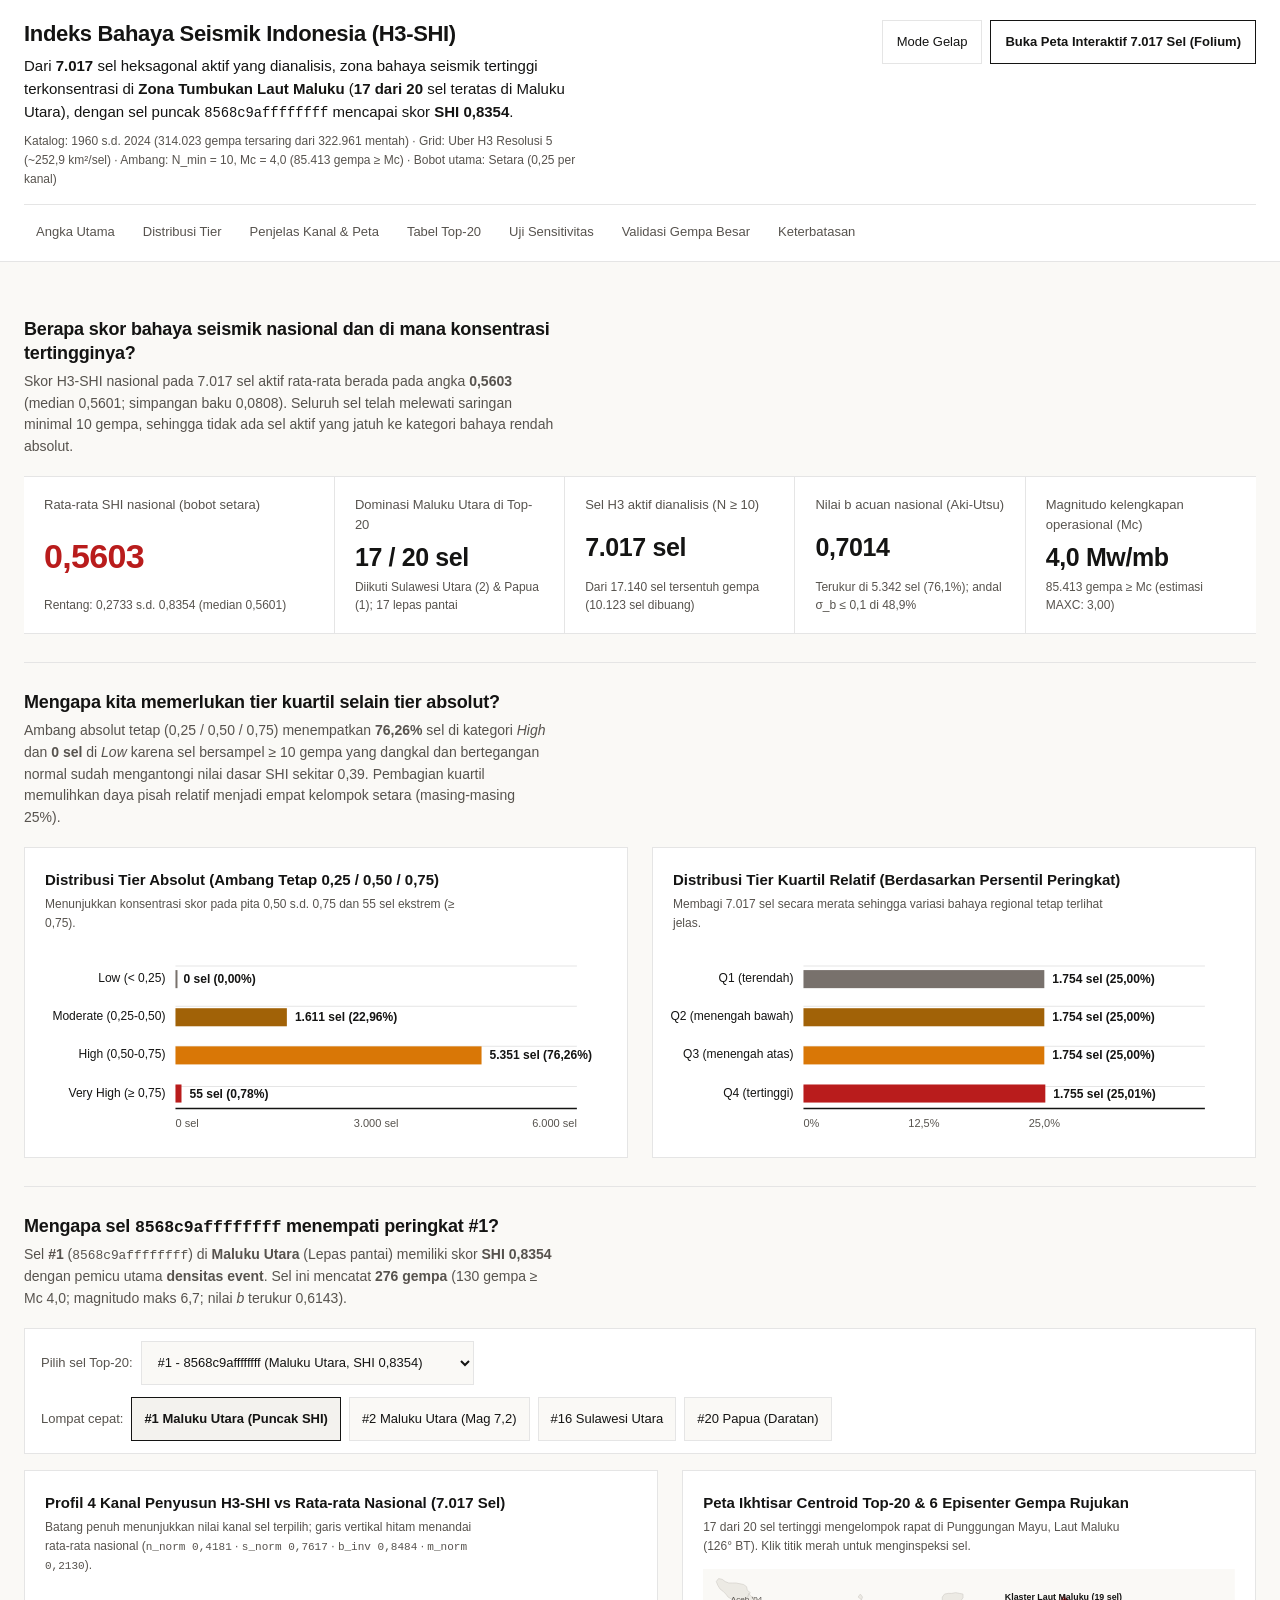
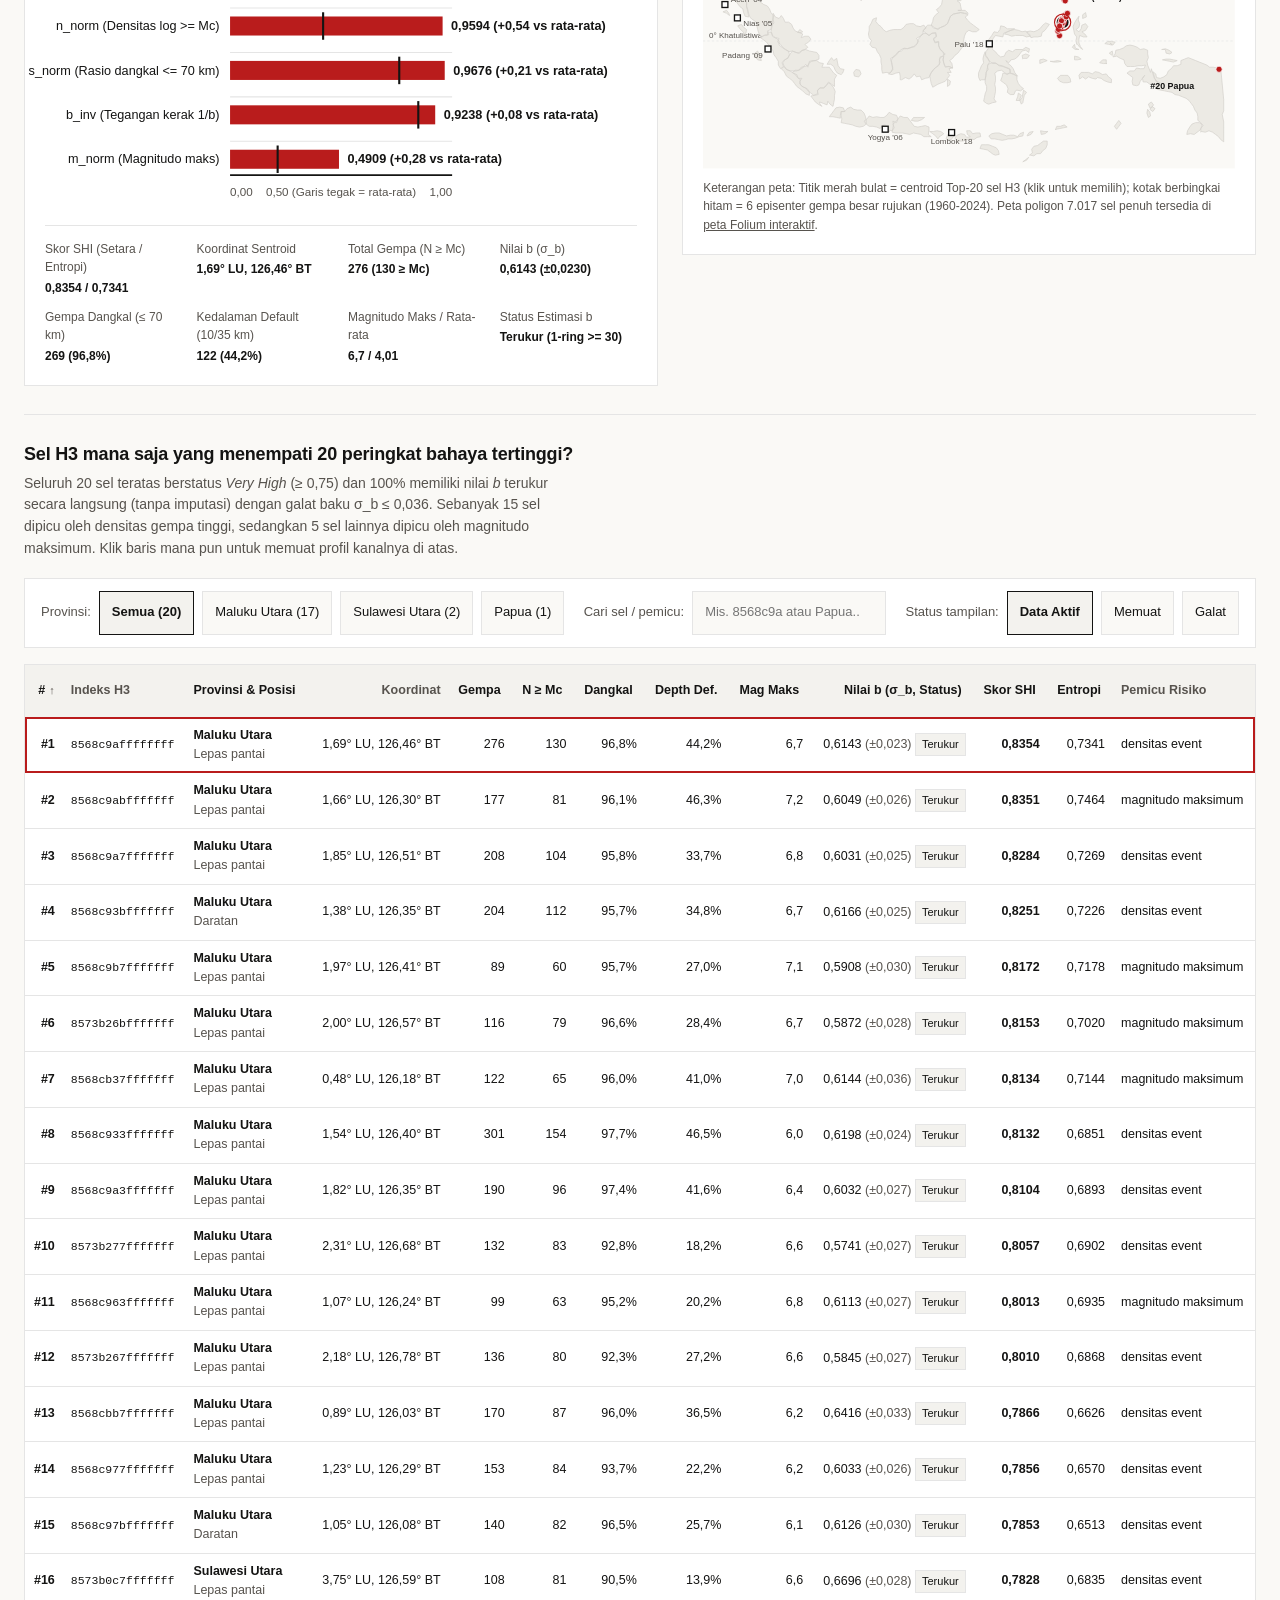
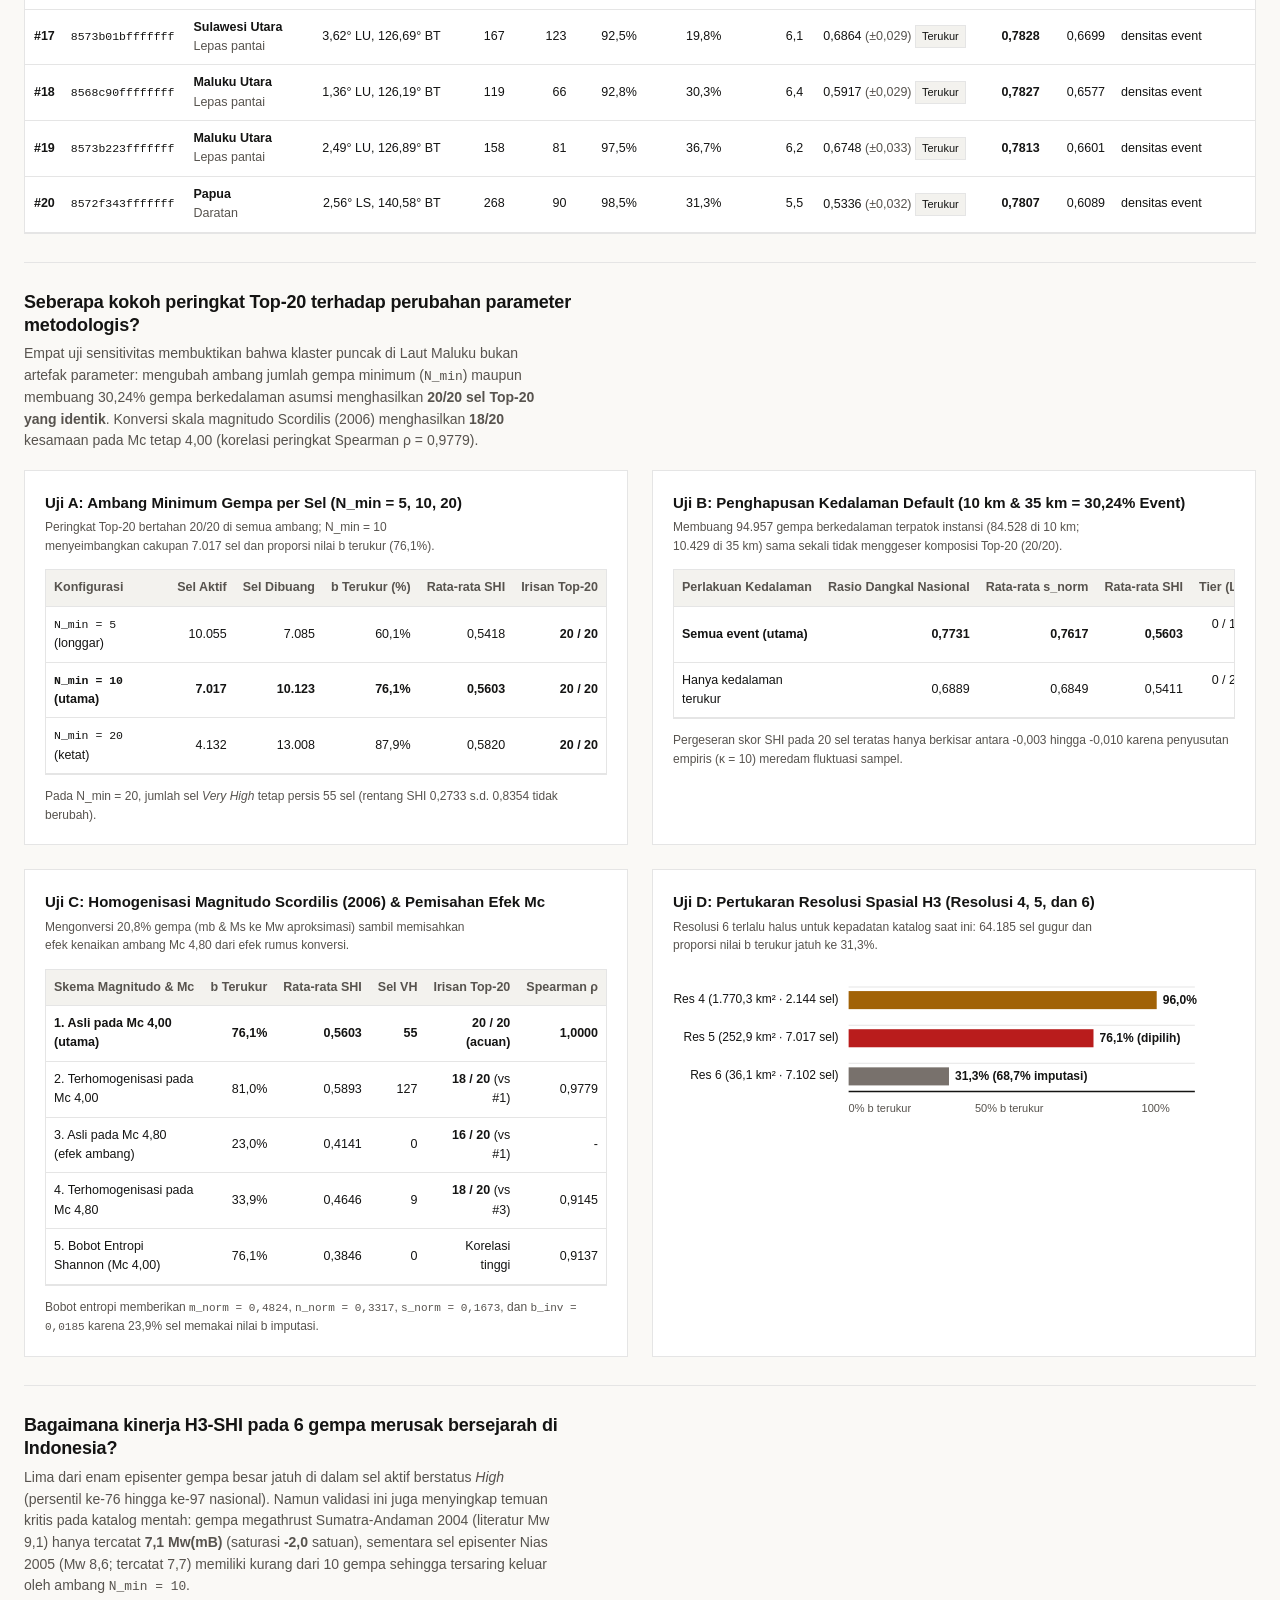
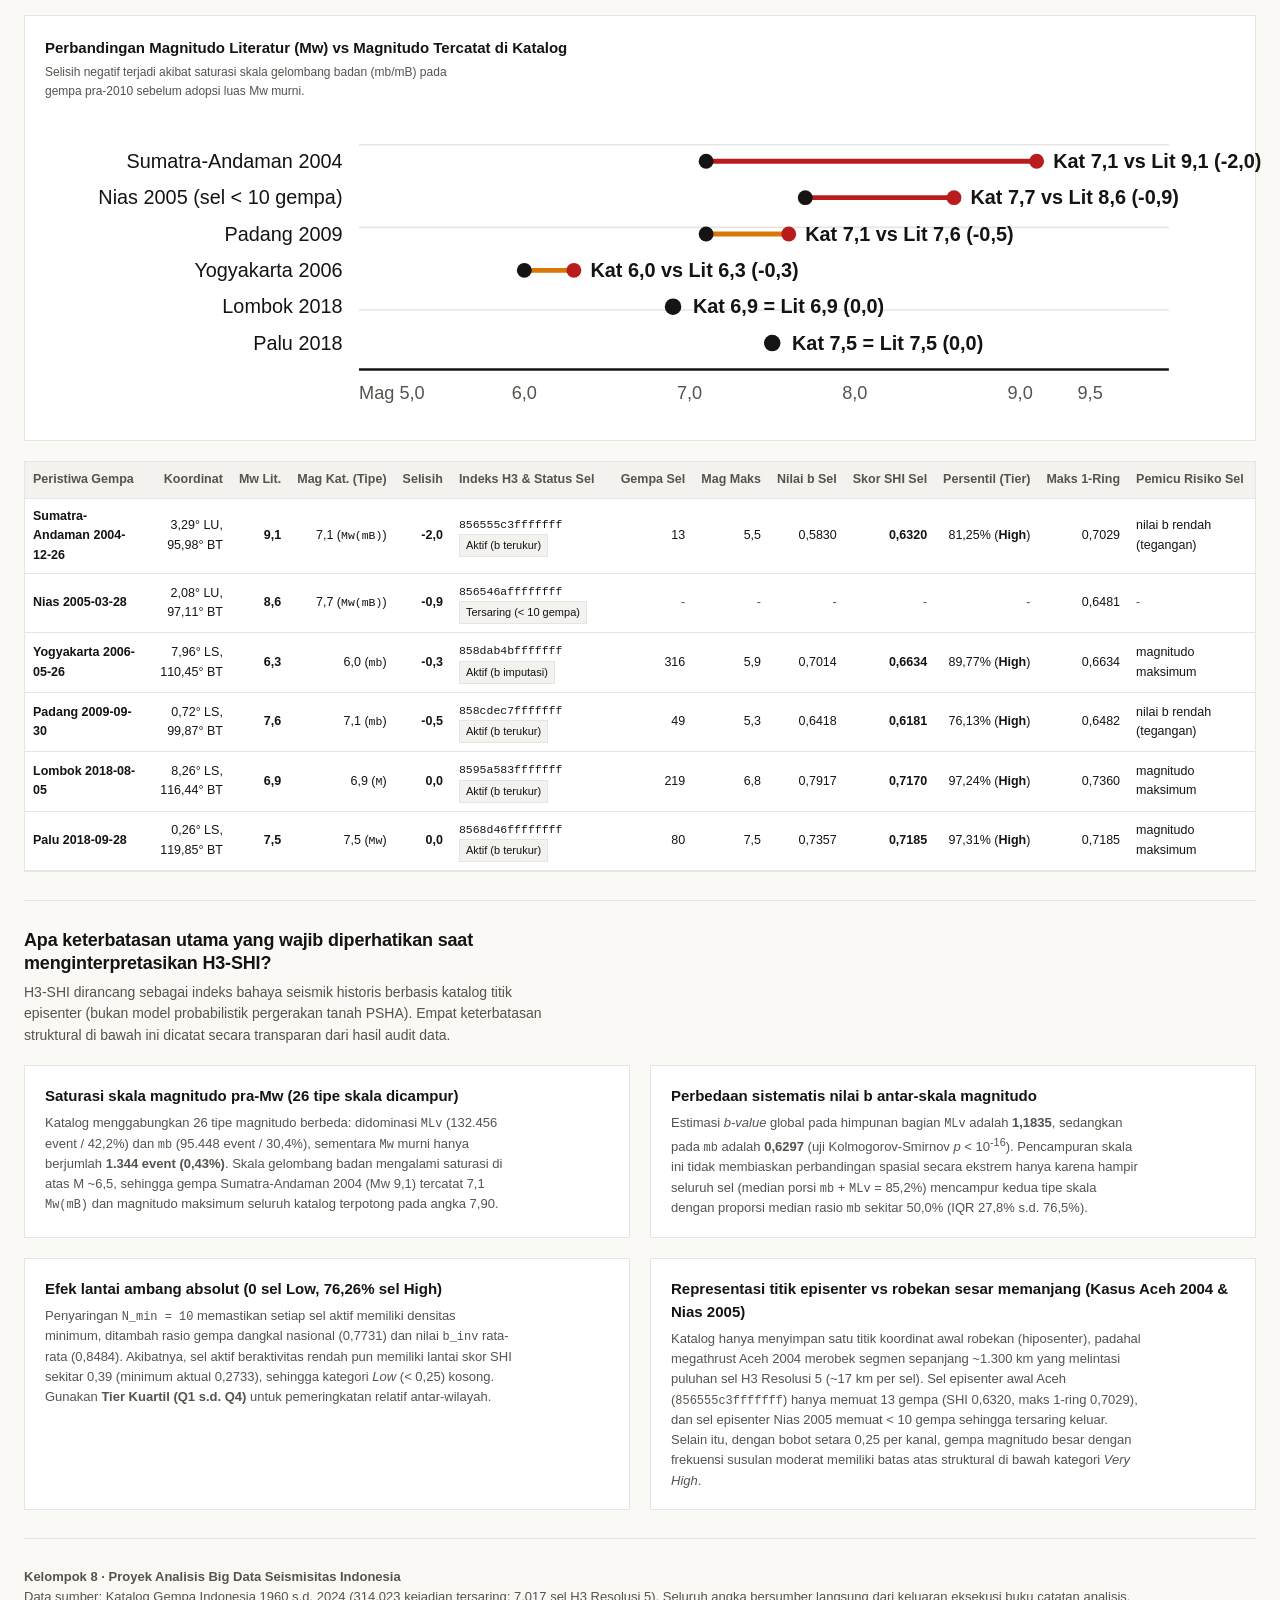
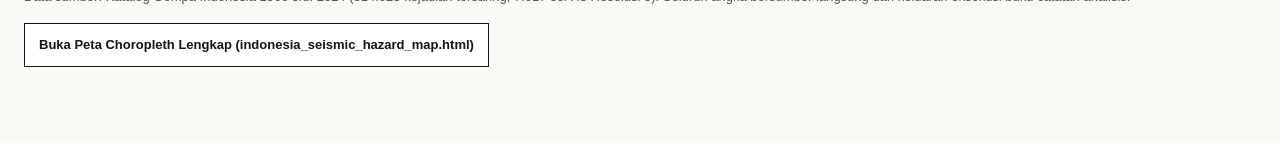
==== index.html @ 6af684ee "first push" ====
<!DOCTYPE html>
<html lang="id" data-theme="light">
<head>
  <meta charset="UTF-8">
  <meta name="viewport" content="width=device-width, initial-scale=1.0">
  <title>Indeks Bahaya Seismik Indonesia (H3-SHI) - Kelompok 8 Big Data</title>
  <style>
    :root, [data-theme="light"] {
      --bg-canvas: #FAF9F6;
      --bg-surface: #FFFFFF;
      --bg-subtle: #F3F2EE;
      --ink-primary: #141413;
      --ink-muted: #57534E;
      --border-line: #E5E5E5;
      --border-strong: #141413;
      --data-accent: #B91C1C;
      --data-high: #D97706;
      --data-mod: #A16207;
      --data-low: #78716C;
      --focus-ring: #141413;
      --map-land: #ECEAE4;
      --map-stroke: #D6D3CD;
    }

    [data-theme="dark"] {
      --bg-canvas: #141413;
      --bg-surface: #1C1917;
      --bg-subtle: #262320;
      --ink-primary: #F5F5F4;
      --ink-muted: #A8A29E;
      --border-line: #2E2B28;
      --border-strong: #F5F5F4;
      --data-accent: #F87171;
      --data-high: #FBBF24;
      --data-mod: #FDE047;
      --data-low: #A8A29E;
      --focus-ring: #F5F5F4;
      --map-land: #262320;
      --map-stroke: #3F3B37;
    }

    *, *::before, *::after {
      box-sizing: border-box;
    }

    html {
      scroll-behavior: smooth;
      -webkit-text-size-adjust: 100%;
    }

    body {
      margin: 0;
      padding: 0;
      background-color: var(--bg-canvas);
      color: var(--ink-primary);
      font-family: -apple-system, BlinkMacSystemFont, "Segoe UI", Inter, Roboto, "Helvetica Neue", Arial, sans-serif;
      font-size: 14px;
      line-height: 1.55;
      overflow-x: hidden;
    }

    code, .mono {
      font-family: ui-monospace, SFMono-Regular, Menlo, Monaco, Consolas, "Liberation Mono", "Courier New", monospace;
      font-size: 0.92em;
    }

    .num {
      font-variant-numeric: tabular-nums;
    }

    a, button, select, input {
      font: inherit;
      color: inherit;
    }

    a:focus-visible, button:focus-visible, select:focus-visible, input:focus-visible, [tabindex]:focus-visible {
      outline: 2px solid var(--focus-ring);
      outline-offset: 2px;
    }

    button, select, a.btn-link, .map-point {
      cursor: pointer;
    }

    .skip-link {
      position: absolute;
      left: -9999px;
      top: 8px;
      z-index: 100;
      background: var(--bg-surface);
      color: var(--ink-primary);
      padding: 8px 12px;
      border: 1px solid var(--border-strong);
      text-decoration: none;
    }
    .skip-link:focus {
      left: 16px;
    }

    .container {
      max-width: 1320px;
      margin: 0 auto;
      padding: 0 24px 64px;
    }

    /* Header & Navigation */
    .site-header {
      border-bottom: 1px solid var(--border-line);
      background-color: var(--bg-surface);
      padding: 20px 0 0;
      margin-bottom: 28px;
    }

    .header-inner {
      max-width: 1320px;
      margin: 0 auto;
      padding: 0 24px;
    }

    .header-top {
      display: flex;
      flex-wrap: wrap;
      justify-content: space-between;
      align-items: flex-start;
      gap: 16px;
      padding-bottom: 16px;
    }

    .title-group {
      max-width: 72ch;
    }

    h1 {
      font-size: 22px;
      font-weight: 700;
      letter-spacing: -0.015em;
      margin: 0 0 6px 0;
      line-height: 1.25;
    }

    .lead-finding {
      margin: 0 0 8px 0;
      font-size: 15px;
      color: var(--ink-primary);
      max-width: 68ch;
    }

    .run-meta {
      margin: 0;
      font-size: 12px;
      color: var(--ink-muted);
      font-variant-numeric: tabular-nums;
    }

    .header-actions {
      display: flex;
      flex-wrap: wrap;
      align-items: center;
      gap: 8px;
    }

    .btn-control, .btn-link {
      display: inline-flex;
      align-items: center;
      justify-content: center;
      min-height: 44px;
      padding: 8px 14px;
      font-size: 13px;
      font-weight: 500;
      background-color: var(--bg-surface);
      color: var(--ink-primary);
      border: 1px solid var(--border-line);
      text-decoration: none;
      transition: background-color 120ms ease, border-color 120ms ease;
    }

    .btn-control:hover, .btn-link:hover {
      background-color: var(--bg-subtle);
      border-color: var(--ink-muted);
    }

    .btn-primary-link {
      border-color: var(--border-strong);
      font-weight: 600;
    }

    .section-nav {
      display: flex;
      flex-wrap: wrap;
      gap: 4px;
      border-top: 1px solid var(--border-line);
      padding: 6px 0;
    }

    .section-nav a {
      display: inline-flex;
      align-items: center;
      min-height: 44px;
      padding: 6px 12px;
      font-size: 13px;
      color: var(--ink-muted);
      text-decoration: none;
      border-bottom: 2px solid transparent;
    }

    .section-nav a:hover {
      color: var(--ink-primary);
      border-bottom-color: var(--ink-muted);
    }

    /* Section Structure */
    .block-section {
      padding: 28px 0;
      border-bottom: 1px solid var(--border-line);
    }

    .block-header {
      margin-bottom: 18px;
      max-width: 72ch;
    }

    .block-question {
      font-size: 18px;
      font-weight: 700;
      margin: 0 0 6px 0;
      line-height: 1.3;
      letter-spacing: -0.01em;
    }

    .block-answer {
      margin: 0;
      font-size: 14px;
      color: var(--ink-muted);
      max-width: 68ch;
    }

    /* Block 2: Primary KPI Typographic Row */
    .kpi-strip {
      display: grid;
      grid-template-columns: 1.35fr repeat(4, 1fr);
      border-top: 1px solid var(--border-line);
      border-bottom: 1px solid var(--border-line);
      background-color: var(--bg-surface);
    }

    .kpi-item {
      padding: 18px 20px;
      border-right: 1px solid var(--border-line);
      display: flex;
      flex-direction: column;
      justify-content: space-between;
      min-width: 0;
    }

    .kpi-item:last-child {
      border-right: none;
    }

    .kpi-label {
      font-size: 13px;
      font-weight: 500;
      color: var(--ink-muted);
      margin: 0 0 8px 0;
    }

    .kpi-value-primary {
      font-size: 34px;
      font-weight: 700;
      line-height: 1.1;
      letter-spacing: -0.02em;
      color: var(--data-accent);
      font-variant-numeric: tabular-nums;
      margin: 0 0 6px 0;
    }

    .kpi-value {
      font-size: 25px;
      font-weight: 700;
      line-height: 1.15;
      letter-spacing: -0.015em;
      color: var(--ink-primary);
      font-variant-numeric: tabular-nums;
      margin: 0 0 6px 0;
    }

    .kpi-note {
      font-size: 12px;
      color: var(--ink-muted);
      margin: 0;
      font-variant-numeric: tabular-nums;
    }

    /* Two-column layouts */
    .split-2 {
      display: grid;
      grid-template-columns: repeat(2, minmax(0, 1fr));
      gap: 24px;
    }

    .split-channel-map {
      display: grid;
      grid-template-columns: 1.05fr 0.95fr;
      gap: 24px;
      align-items: start;
    }

    .panel {
      background-color: var(--bg-surface);
      border: 1px solid var(--border-line);
      padding: 20px;
      min-width: 0;
    }

    .panel-title {
      font-size: 15px;
      font-weight: 600;
      margin: 0 0 4px 0;
    }

    .panel-subtitle {
      font-size: 12px;
      color: var(--ink-muted);
      margin: 0 0 14px 0;
      max-width: 65ch;
    }

    /* SVG Charts */
    .chart-svg {
      display: block;
      width: 100%;
      height: auto;
      overflow: visible;
    }

    .svg-gridline {
      stroke: var(--border-line);
      stroke-width: 1;
    }

    .svg-baseline {
      stroke: var(--ink-primary);
      stroke-width: 1.5;
    }

    .svg-label {
      fill: var(--ink-primary);
      font-size: 12px;
    }

    .svg-muted {
      fill: var(--ink-muted);
      font-size: 11px;
      font-variant-numeric: tabular-nums;
    }

    .svg-val {
      fill: var(--ink-primary);
      font-size: 12px;
      font-weight: 600;
      font-variant-numeric: tabular-nums;
    }

    /* Controls Bar */
    .controls-bar {
      display: flex;
      flex-wrap: wrap;
      align-items: center;
      justify-content: space-between;
      gap: 12px;
      margin-bottom: 16px;
      padding: 12px 16px;
      background-color: var(--bg-surface);
      border: 1px solid var(--border-line);
    }

    .control-group {
      display: flex;
      flex-wrap: wrap;
      align-items: center;
      gap: 8px;
    }

    .control-label {
      font-size: 13px;
      font-weight: 500;
      color: var(--ink-muted);
    }

    .select-input, .text-input {
      max-width: 100%;
      min-height: 44px;
      padding: 6px 12px;
      font-size: 13px;
      background-color: var(--bg-canvas);
      color: var(--ink-primary);
      border: 1px solid var(--border-line);
    }

    .filter-btn {
      min-height: 44px;
      padding: 6px 12px;
      font-size: 13px;
      background-color: var(--bg-canvas);
      color: var(--ink-primary);
      border: 1px solid var(--border-line);
    }

    .filter-btn[aria-pressed="true"] {
      border-color: var(--border-strong);
      background-color: var(--bg-subtle);
      font-weight: 600;
    }

    /* Tables */
    .table-wrap {
      width: 100%;
      overflow-x: auto;
      background-color: var(--bg-surface);
      border: 1px solid var(--border-line);
    }

    table {
      width: 100%;
      border-collapse: collapse;
      font-size: 12.5px;
    }

    th, td {
      padding: 8px 8px;
      border-bottom: 1px solid var(--border-line);
      text-align: left;
      vertical-align: middle;
    }

    th {
      font-weight: 600;
      color: var(--ink-muted);
      background-color: var(--bg-subtle);
      white-space: nowrap;
    }

    th.num, td.num {
      text-align: right;
      font-variant-numeric: tabular-nums;
    }

    tbody tr:hover {
      background-color: var(--bg-subtle);
    }

    tbody tr.is-selected {
      outline: 2px solid var(--data-accent);
      outline-offset: -2px;
    }

    .sort-btn {
      display: inline-flex;
      align-items: center;
      gap: 4px;
      width: 100%;
      min-height: 36px;
      padding: 0;
      border: none;
      background: transparent;
      font-weight: 600;
      color: var(--ink-primary);
      text-align: inherit;
    }

    th.num .sort-btn {
      justify-content: flex-end;
    }

    .sort-indicator {
      font-size: 11px;
      color: var(--ink-muted);
    }

    .status-tag {
      display: inline-block;
      padding: 2px 6px;
      font-size: 11px;
      border: 1px solid var(--border-line);
      background-color: var(--bg-subtle);
      color: var(--ink-primary);
      white-space: nowrap;
    }

    .missing-cell {
      color: var(--ink-muted);
    }

    /* UI State Boxes (Empty, Loading, Error) */
    .ui-state-box {
      padding: 28px 20px;
      text-align: center;
      background-color: var(--bg-surface);
      border-bottom: 1px solid var(--border-line);
    }

    .ui-state-box p {
      margin: 0 0 12px 0;
      color: var(--ink-muted);
      font-size: 14px;
    }

    /* Limitations Grid */
    .limitations-list {
      display: grid;
      grid-template-columns: repeat(2, minmax(0, 1fr));
      gap: 20px;
      margin: 0;
      padding: 0;
      list-style: none;
    }

    .limitation-item {
      background-color: var(--bg-surface);
      border: 1px solid var(--border-line);
      padding: 18px 20px;
    }

    .limitation-item h3 {
      font-size: 15px;
      font-weight: 600;
      margin: 0 0 6px 0;
    }

    .limitation-item p {
      margin: 0;
      font-size: 13px;
      color: var(--ink-muted);
      max-width: 65ch;
    }

    .cell-detail-dl {
      display: grid;
      grid-template-columns: repeat(4, minmax(0, 1fr));
      gap: 10px 14px;
      margin: 14px 0 0 0;
      padding-top: 14px;
      border-top: 1px solid var(--border-line);
      font-size: 12px;
    }

    .cell-detail-dl div {
      min-width: 0;
    }

    .cell-detail-dl dt {
      color: var(--ink-muted);
      margin-bottom: 2px;
    }

    .cell-detail-dl dd {
      margin: 0;
      font-weight: 600;
      font-variant-numeric: tabular-nums;
    }

    .site-footer {
      padding: 28px 0 12px;
      display: flex;
      flex-wrap: wrap;
      justify-content: space-between;
      align-items: center;
      gap: 16px;
      font-size: 13px;
      color: var(--ink-muted);
    }

    @media (max-width: 1024px) {
      .kpi-strip {
        grid-template-columns: repeat(2, minmax(0, 1fr));
      }
      .kpi-item:nth-child(1) {
        grid-column: 1 / -1;
        border-right: none;
        border-bottom: 1px solid var(--border-line);
      }
      .kpi-item:nth-child(2), .kpi-item:nth-child(3) {
        border-bottom: 1px solid var(--border-line);
      }
      .split-channel-map, .split-2, .limitations-list {
        grid-template-columns: 1fr;
      }
    }

    @media (max-width: 768px) {
      .container, .header-inner {
        padding-left: 16px;
        padding-right: 16px;
      }
      .cell-detail-dl {
        grid-template-columns: repeat(2, minmax(0, 1fr));
      }
    }

    @media (max-width: 480px) {
      .kpi-strip {
        grid-template-columns: 1fr;
      }
      .kpi-item {
        border-right: none;
        border-bottom: 1px solid var(--border-line);
      }
      .kpi-item:last-child {
        border-bottom: none;
      }
    }
  </style>
</head>
<body>
  <a href="#main-content" class="skip-link">Lewati ke konten utama</a>

  <!-- BLOK 1: Baris Judul -->
  <header class="site-header">
    <div class="header-inner">
      <div class="header-top">
        <div class="title-group">
          <h1>Indeks Bahaya Seismik Indonesia (H3-SHI)</h1>
          <p class="lead-finding">
            Dari <strong>7.017</strong> sel heksagonal aktif yang dianalisis, zona bahaya seismik tertinggi terkonsentrasi di <strong>Zona Tumbukan Laut Maluku</strong> (<strong>17 dari 20</strong> sel teratas di Maluku Utara), dengan sel puncak <code class="mono">8568c9affffffff</code> mencapai skor <strong>SHI 0,8354</strong>.
          </p>
          <p class="run-meta">
            Katalog: 1960 s.d. 2024 (314.023 gempa tersaring dari 322.961 mentah) &middot; Grid: Uber H3 Resolusi 5 (~252,9 km&sup2;/sel) &middot; Ambang: N_min = 10, Mc = 4,0 (85.413 gempa &ge; Mc) &middot; Bobot utama: Setara (0,25 per kanal)
          </p>
        </div>
        <div class="header-actions">
          <button type="button" id="theme-toggle" class="btn-control" aria-label="Ganti tema warna">
            Mode Gelap
          </button>
          <a href="indonesia_seismic_hazard_map.html" class="btn-link btn-primary-link">
            Buka Peta Interaktif 7.017 Sel (Folium)
          </a>
        </div>
      </div>

      <nav class="section-nav" aria-label="Navigasi bagian analisis">
        <a href="#ringkasan">Angka Utama</a>
        <a href="#distribusi-tier">Distribusi Tier</a>
        <a href="#penjelas-kanal">Penjelas Kanal &amp; Peta</a>
        <a href="#top20">Tabel Top-20</a>
        <a href="#sensitivitas">Uji Sensitivitas</a>
        <a href="#validasi-event">Validasi Gempa Besar</a>
        <a href="#keterbatasan">Keterbatasan</a>
      </nav>
    </div>
  </header>

  <main id="main-content" class="container">
    <!-- BLOK 2: Angka Utama -->
    <section id="ringkasan" class="block-section" aria-labelledby="heading-ringkasan">
      <div class="block-header">
        <h2 id="heading-ringkasan" class="block-question">Berapa skor bahaya seismik nasional dan di mana konsentrasi tertingginya?</h2>
        <p class="block-answer">
          Skor H3-SHI nasional pada 7.017 sel aktif rata-rata berada pada angka <strong>0,5603</strong> (median 0,5601; simpangan baku 0,0808). Seluruh sel telah melewati saringan minimal 10 gempa, sehingga tidak ada sel aktif yang jatuh ke kategori bahaya rendah absolut.
        </p>
      </div>

      <div class="kpi-strip" role="region" aria-label="Metrik utama H3-SHI">
        <div class="kpi-item">
          <p class="kpi-label">Rata-rata SHI nasional (bobot setara)</p>
          <p class="kpi-value-primary num">0,5603</p>
          <p class="kpi-note">Rentang: 0,2733 s.d. 0,8354 (median 0,5601)</p>
        </div>
        <div class="kpi-item">
          <p class="kpi-label">Dominasi Maluku Utara di Top-20</p>
          <p class="kpi-value num">17 / 20 sel</p>
          <p class="kpi-note">Diikuti Sulawesi Utara (2) &amp; Papua (1); 17 lepas pantai</p>
        </div>
        <div class="kpi-item">
          <p class="kpi-label">Sel H3 aktif dianalisis (N &ge; 10)</p>
          <p class="kpi-value num">7.017 sel</p>
          <p class="kpi-note">Dari 17.140 sel tersentuh gempa (10.123 sel dibuang)</p>
        </div>
        <div class="kpi-item">
          <p class="kpi-label">Nilai b acuan nasional (Aki-Utsu)</p>
          <p class="kpi-value num">0,7014</p>
          <p class="kpi-note">Terukur di 5.342 sel (76,1%); andal &sigma;_b &le; 0,1 di 48,9%</p>
        </div>
        <div class="kpi-item">
          <p class="kpi-label">Magnitudo kelengkapan operasional (Mc)</p>
          <p class="kpi-value num">4,0 Mw/mb</p>
          <p class="kpi-note">85.413 gempa &ge; Mc (estimasi MAXC: 3,00)</p>
        </div>
      </div>
    </section>

    <!-- BLOK 3: Distribusi Tier Berdampingan -->
    <section id="distribusi-tier" class="block-section" aria-labelledby="heading-tier">
      <div class="block-header">
        <h2 id="heading-tier" class="block-question">Mengapa kita memerlukan tier kuartil selain tier absolut?</h2>
        <p class="block-answer">
          Ambang absolut tetap (0,25 / 0,50 / 0,75) menempatkan <strong>76,26%</strong> sel di kategori <em>High</em> dan <strong>0 sel</strong> di <em>Low</em> karena sel bersampel &ge; 10 gempa yang dangkal dan bertegangan normal sudah mengantongi nilai dasar SHI sekitar 0,39. Pembagian kuartil memulihkan daya pisah relatif menjadi empat kelompok setara (masing-masing 25%).
        </p>
      </div>

      <div class="split-2">
        <div class="panel">
          <h3 class="panel-title">Distribusi Tier Absolut (Ambang Tetap 0,25 / 0,50 / 0,75)</h3>
          <p class="panel-subtitle">Menunjukkan konsentrasi skor pada pita 0,50 s.d. 0,75 dan 55 sel ekstrem (&ge; 0,75).</p>
          <svg class="chart-svg" viewBox="0 0 560 190" width="560" height="190" role="img" aria-label="Grafik batang distribusi tier absolut: Low 0 sel, Moderate 1.611 sel, High 5.351 sel, Very High 55 sel">
            <line x1="130" y1="20" x2="530" y2="20" class="svg-gridline" />
            <line x1="130" y1="60" x2="530" y2="60" class="svg-gridline" />
            <line x1="130" y1="100" x2="530" y2="100" class="svg-gridline" />
            <line x1="130" y1="140" x2="530" y2="140" class="svg-gridline" />
            <line x1="130" y1="162" x2="530" y2="162" class="svg-baseline" />

            <!-- Low: 0 -->
            <text x="120" y="36" text-anchor="end" class="svg-label">Low (&lt; 0,25)</text>
            <rect x="130" y="24" width="2" height="18" fill="var(--data-low)" />
            <text x="138" y="37" class="svg-val">0 sel (0,00%)</text>

            <!-- Moderate: 1.611 (30.1% of 5351 -> ~111px) -->
            <text x="120" y="74" text-anchor="end" class="svg-label">Moderate (0,25-0,50)</text>
            <rect x="130" y="62" width="111" height="18" fill="var(--data-mod)" />
            <text x="249" y="75" class="svg-val">1.611 sel (22,96%)</text>

            <!-- High: 5.351 (370px) -->
            <text x="120" y="112" text-anchor="end" class="svg-label">High (0,50-0,75)</text>
            <rect x="130" y="100" width="305" height="18" fill="var(--data-high)" />
            <text x="443" y="113" class="svg-val">5.351 sel (76,26%)</text>

            <!-- Very High: 55 (4px) -->
            <text x="120" y="150" text-anchor="end" class="svg-label">Very High (&ge; 0,75)</text>
            <rect x="130" y="138" width="6" height="18" fill="var(--data-accent)" />
            <text x="144" y="151" class="svg-val">55 sel (0,78%)</text>

            <text x="130" y="180" class="svg-muted">0 sel</text>
            <text x="330" y="180" text-anchor="middle" class="svg-muted">3.000 sel</text>
            <text x="530" y="180" text-anchor="end" class="svg-muted">6.000 sel</text>
          </svg>
        </div>

        <div class="panel">
          <h3 class="panel-title">Distribusi Tier Kuartil Relatif (Berdasarkan Persentil Peringkat)</h3>
          <p class="panel-subtitle">Membagi 7.017 sel secara merata sehingga variasi bahaya regional tetap terlihat jelas.</p>
          <svg class="chart-svg" viewBox="0 0 560 190" width="560" height="190" role="img" aria-label="Grafik batang distribusi tier kuartil: Q1 1.754 sel, Q2 1.754 sel, Q3 1.754 sel, Q4 1.755 sel">
            <line x1="130" y1="20" x2="530" y2="20" class="svg-gridline" />
            <line x1="130" y1="60" x2="530" y2="60" class="svg-gridline" />
            <line x1="130" y1="100" x2="530" y2="100" class="svg-gridline" />
            <line x1="130" y1="140" x2="530" y2="140" class="svg-gridline" />
            <line x1="130" y1="162" x2="530" y2="162" class="svg-baseline" />

            <text x="120" y="36" text-anchor="end" class="svg-label">Q1 (terendah)</text>
            <rect x="130" y="24" width="240" height="18" fill="var(--data-low)" />
            <text x="378" y="37" class="svg-val">1.754 sel (25,00%)</text>

            <text x="120" y="74" text-anchor="end" class="svg-label">Q2 (menengah bawah)</text>
            <rect x="130" y="62" width="240" height="18" fill="var(--data-mod)" />
            <text x="378" y="75" class="svg-val">1.754 sel (25,00%)</text>

            <text x="120" y="112" text-anchor="end" class="svg-label">Q3 (menengah atas)</text>
            <rect x="130" y="100" width="240" height="18" fill="var(--data-high)" />
            <text x="378" y="113" class="svg-val">1.754 sel (25,00%)</text>

            <text x="120" y="150" text-anchor="end" class="svg-label">Q4 (tertinggi)</text>
            <rect x="130" y="138" width="241" height="18" fill="var(--data-accent)" />
            <text x="379" y="151" class="svg-val">1.755 sel (25,01%)</text>

            <text x="130" y="180" class="svg-muted">0%</text>
            <text x="250" y="180" text-anchor="middle" class="svg-muted">12,5%</text>
            <text x="370" y="180" text-anchor="middle" class="svg-muted">25,0%</text>
          </svg>
        </div>
      </div>
    </section>

    <!-- BLOK 4: Penjelas Kanal + Peta Ikhtisar Centroid -->
    <section id="penjelas-kanal" class="block-section" aria-labelledby="heading-kanal">
      <div class="block-header">
        <h2 id="heading-kanal" class="block-question">Mengapa sel <code id="question-cell-id" class="mono">8568c9affffffff</code> menempati peringkat <span id="question-cell-rank">#1</span>?</h2>
        <p class="block-answer" id="channel-narrative">
          Sel #1 di lepas pantai Maluku Utara mencatat 276 gempa total (130 gempa &ge; Mc 4,0), sehingga kanal densitas ternormalisasi (<code>n_norm = 0,9594</code>) dan proporsi gempa dangkal (<code>s_norm = 0,9676</code>) jauh melampaui rata-rata nasional. Pilih sel lain dari daftar, tombol cepat, peta, atau tabel di bawah untuk membandingkan profil empat kanalnya.
        </p>
      </div>

      <div class="controls-bar">
        <div class="control-group">
          <label for="cell-selector" class="control-label">Pilih sel Top-20:</label>
          <select id="cell-selector" class="select-input"></select>
        </div>
        <div class="control-group" aria-label="Pilihan cepat sel perwakilan">
          <span class="control-label">Lompat cepat:</span>
          <button type="button" class="filter-btn quick-cell-btn" data-h3="8568c9affffffff" aria-pressed="true">#1 Maluku Utara (Puncak SHI)</button>
          <button type="button" class="filter-btn quick-cell-btn" data-h3="8568c9abfffffff" aria-pressed="false">#2 Maluku Utara (Mag 7,2)</button>
          <button type="button" class="filter-btn quick-cell-btn" data-h3="8573b0c7fffffff" aria-pressed="false">#16 Sulawesi Utara</button>
          <button type="button" class="filter-btn quick-cell-btn" data-h3="8572f343fffffff" aria-pressed="false">#20 Papua (Daratan)</button>
        </div>
      </div>

      <div class="split-channel-map">
        <!-- Panel Kiri: Grafik 4 Kanal vs Rata-rata Nasional -->
        <div class="panel">
          <h3 class="panel-title">Profil 4 Kanal Penyusun H3-SHI vs Rata-rata Nasional (7.017 Sel)</h3>
          <p class="panel-subtitle">
            Batang penuh menunjukkan nilai kanal sel terpilih; garis vertikal hitam menandai rata-rata nasional (<code>n_norm 0,4181</code> &middot; <code>s_norm 0,7617</code> &middot; <code>b_inv 0,8484</code> &middot; <code>m_norm 0,2130</code>).
          </p>
          <svg id="channel-svg" class="chart-svg" viewBox="0 0 560 210" width="560" height="210" role="img" aria-label="Perbandingan 4 kanal sel terpilih terhadap rata-rata nasional"></svg>

          <dl id="selected-cell-details" class="cell-detail-dl"></dl>
        </div>

        <!-- Panel Kanan: Peta Ikhtisar SVG Centroid Top-20 & 6 Gempa Rujukan -->
        <div class="panel">
          <h3 class="panel-title">Peta Ikhtisar Centroid Top-20 &amp; 6 Episenter Gempa Rujukan</h3>
          <p class="panel-subtitle">
            17 dari 20 sel tertinggi mengelompok rapat di Punggungan Mayu, Laut Maluku (126&deg; BT). Klik titik merah untuk menginspeksi sel.
          </p>
          <svg id="overview-map-svg" class="chart-svg" viewBox="0 0 720 270" width="720" height="270" role="img" aria-label="Peta garis pantai Indonesia menampilkan klaster Top-20 di Maluku Utara, Sulawesi Utara, dan Papua serta 6 gempa besar bersejarah"></svg>
          <p class="kpi-note" style="margin-top: 10px;">
            Keterangan peta: Titik merah bulat = centroid Top-20 sel H3 (klik untuk memilih); kotak berbingkai hitam = 6 episenter gempa besar rujukan (1960-2024). Peta poligon 7.017 sel penuh tersedia di <a href="indonesia_seismic_hazard_map.html">peta Folium interaktif</a>.
          </p>
        </div>
      </div>
    </section>
    <!-- BLOK 5: Tabel Top-20 -->
    <section id="top20" class="block-section" aria-labelledby="heading-top20">
      <div class="block-header">
        <h2 id="heading-top20" class="block-question">Sel H3 mana saja yang menempati 20 peringkat bahaya tertinggi?</h2>
        <p class="block-answer">
          Seluruh 20 sel teratas berstatus <em>Very High</em> (&ge; 0,75) dan 100% memiliki nilai <em>b</em> terukur secara langsung (tanpa imputasi) dengan galat baku &sigma;_b &le; 0,036. Sebanyak 15 sel dipicu oleh densitas gempa tinggi, sedangkan 5 sel lainnya dipicu oleh magnitudo maksimum. Klik baris mana pun untuk memuat profil kanalnya di atas.
        </p>
      </div>

      <div class="controls-bar">
        <div class="control-group" role="group" aria-label="Saring berdasarkan provinsi">
          <span class="control-label">Provinsi:</span>
          <button type="button" class="filter-btn prov-filter-btn" data-prov="ALL" aria-pressed="true">Semua (20)</button>
          <button type="button" class="filter-btn prov-filter-btn" data-prov="Maluku Utara" aria-pressed="false">Maluku Utara (17)</button>
          <button type="button" class="filter-btn prov-filter-btn" data-prov="Sulawesi Utara" aria-pressed="false">Sulawesi Utara (2)</button>
          <button type="button" class="filter-btn prov-filter-btn" data-prov="Papua" aria-pressed="false">Papua (1)</button>
        </div>

        <div class="control-group">
          <label for="table-search" class="control-label">Cari sel / pemicu:</label>
          <input type="search" id="table-search" class="text-input" placeholder="Mis. 8568c9a atau Papua..." autocomplete="off">
        </div>

        <div class="control-group" role="group" aria-label="Simulasi status antarmuka tabel">
          <span class="control-label">Status tampilan:</span>
          <button type="button" class="filter-btn state-mode-btn" data-state="normal" aria-pressed="true">Data Aktif</button>
          <button type="button" class="filter-btn state-mode-btn" data-state="loading" aria-pressed="false">Memuat</button>
          <button type="button" class="filter-btn state-mode-btn" data-state="error" aria-pressed="false">Galat</button>
        </div>
      </div>

      <div id="top20-state-container" class="ui-state-box" hidden aria-live="polite"></div>

      <div class="table-wrap" id="top20-table-wrap">
        <table aria-label="Tabel 20 sel H3 dengan skor bahaya seismik tertinggi">
          <thead>
            <tr>
              <th scope="col" class="num" aria-sort="ascending">
                <button type="button" class="sort-btn" data-sort="rank"># <span class="sort-indicator" aria-hidden="true">&uarr;</span></button>
              </th>
              <th scope="col">Indeks H3</th>
              <th scope="col">
                <button type="button" class="sort-btn" data-sort="province">Provinsi &amp; Posisi <span class="sort-indicator" aria-hidden="true"></span></button>
              </th>
              <th scope="col" class="num">Koordinat</th>
              <th scope="col" class="num">
                <button type="button" class="sort-btn" data-sort="total_events">Gempa <span class="sort-indicator" aria-hidden="true"></span></button>
              </th>
              <th scope="col" class="num">
                <button type="button" class="sort-btn" data-sort="n_mc">N &ge; Mc <span class="sort-indicator" aria-hidden="true"></span></button>
              </th>
              <th scope="col" class="num">
                <button type="button" class="sort-btn" data-sort="shallow_ratio">Dangkal <span class="sort-indicator" aria-hidden="true"></span></button>
              </th>
              <th scope="col" class="num">
                <button type="button" class="sort-btn" data-sort="default_depth_share">Depth Def. <span class="sort-indicator" aria-hidden="true"></span></button>
              </th>
              <th scope="col" class="num">
                <button type="button" class="sort-btn" data-sort="max_magnitude">Mag Maks <span class="sort-indicator" aria-hidden="true"></span></button>
              </th>
              <th scope="col" class="num">
                <button type="button" class="sort-btn" data-sort="b_value_imputed">Nilai b (&sigma;_b, Status) <span class="sort-indicator" aria-hidden="true"></span></button>
              </th>
              <th scope="col" class="num">
                <button type="button" class="sort-btn" data-sort="shi">Skor SHI <span class="sort-indicator" aria-hidden="true"></span></button>
              </th>
              <th scope="col" class="num">
                <button type="button" class="sort-btn" data-sort="shi_entropy">Entropi <span class="sort-indicator" aria-hidden="true"></span></button>
              </th>
              <th scope="col">Pemicu Risiko</th>
            </tr>
          </thead>
          <tbody id="top20-tbody"></tbody>
        </table>
      </div>
    </section>

    <!-- BLOK 6: Ringkasan Sensitivitas (4 Pengujian) -->
    <section id="sensitivitas" class="block-section" aria-labelledby="heading-sensitivitas">
      <div class="block-header">
        <h2 id="heading-sensitivitas" class="block-question">Seberapa kokoh peringkat Top-20 terhadap perubahan parameter metodologis?</h2>
        <p class="block-answer">
          Empat uji sensitivitas membuktikan bahwa klaster puncak di Laut Maluku bukan artefak parameter: mengubah ambang jumlah gempa minimum (<code>N_min</code>) maupun membuang 30,24% gempa berkedalaman asumsi menghasilkan <strong>20/20 sel Top-20 yang identik</strong>. Konversi skala magnitudo Scordilis (2006) menghasilkan <strong>18/20</strong> kesamaan pada Mc tetap 4,00 (korelasi peringkat Spearman &rho; = 0,9779).
        </p>
      </div>

      <div class="split-2" style="margin-bottom: 24px;">
        <!-- Uji 1: Sensitivitas N_min -->
        <div class="panel">
          <h3 class="panel-title">Uji A: Ambang Minimum Gempa per Sel (N_min = 5, 10, 20)</h3>
          <p class="panel-subtitle">Peringkat Top-20 bertahan 20/20 di semua ambang; N_min = 10 menyeimbangkan cakupan 7.017 sel dan proporsi nilai b terukur (76,1%).</p>
          <div class="table-wrap" style="margin-bottom: 12px;">
            <table aria-label="Tabel sensitivitas ambang N_min">
              <thead>
                <tr>
                  <th scope="col">Konfigurasi</th>
                  <th scope="col" class="num">Sel Aktif</th>
                  <th scope="col" class="num">Sel Dibuang</th>
                  <th scope="col" class="num">b Terukur (%)</th>
                  <th scope="col" class="num">Rata-rata SHI</th>
                  <th scope="col" class="num">Irisan Top-20</th>
                </tr>
              </thead>
              <tbody>
                <tr>
                  <td><code>N_min = 5</code> (longgar)</td>
                  <td class="num">10.055</td>
                  <td class="num">7.085</td>
                  <td class="num">60,1%</td>
                  <td class="num">0,5418</td>
                  <td class="num"><strong>20 / 20</strong></td>
                </tr>
                <tr>
                  <td><strong><code>N_min = 10</code> (utama)</strong></td>
                  <td class="num"><strong>7.017</strong></td>
                  <td class="num"><strong>10.123</strong></td>
                  <td class="num"><strong>76,1%</strong></td>
                  <td class="num"><strong>0,5603</strong></td>
                  <td class="num"><strong>20 / 20</strong></td>
                </tr>
                <tr>
                  <td><code>N_min = 20</code> (ketat)</td>
                  <td class="num">4.132</td>
                  <td class="num">13.008</td>
                  <td class="num">87,9%</td>
                  <td class="num">0,5820</td>
                  <td class="num"><strong>20 / 20</strong></td>
                </tr>
              </tbody>
            </table>
          </div>
          <p class="kpi-note">Pada N_min = 20, jumlah sel <em>Very High</em> tetap persis 55 sel (rentang SHI 0,2733 s.d. 0,8354 tidak berubah).</p>
        </div>

        <!-- Uji 2: Sensitivitas Kedalaman Default -->
        <div class="panel">
          <h3 class="panel-title">Uji B: Penghapusan Kedalaman Default (10 km &amp; 35 km = 30,24% Event)</h3>
          <p class="panel-subtitle">Membuang 94.957 gempa berkedalaman terpatok instansi (84.528 di 10 km; 10.429 di 35 km) sama sekali tidak menggeser komposisi Top-20 (20/20).</p>
          <div class="table-wrap" style="margin-bottom: 12px;">
            <table aria-label="Tabel sensitivitas penghapusan kedalaman default">
              <thead>
                <tr>
                  <th scope="col">Perlakuan Kedalaman</th>
                  <th scope="col" class="num">Rasio Dangkal Nasional</th>
                  <th scope="col" class="num">Rata-rata s_norm</th>
                  <th scope="col" class="num">Rata-rata SHI</th>
                  <th scope="col" class="num">Tier (L / M / H / VH)</th>
                  <th scope="col" class="num">Irisan Top-20</th>
                </tr>
              </thead>
              <tbody>
                <tr>
                  <td><strong>Semua event (utama)</strong></td>
                  <td class="num"><strong>0,7731</strong></td>
                  <td class="num"><strong>0,7617</strong></td>
                  <td class="num"><strong>0,5603</strong></td>
                  <td class="num">0 / 1.611 / 5.351 / 55</td>
                  <td class="num"><strong>20 / 20</strong></td>
                </tr>
                <tr>
                  <td>Hanya kedalaman terukur</td>
                  <td class="num">0,6889</td>
                  <td class="num">0,6849</td>
                  <td class="num">0,5411</td>
                  <td class="num">0 / 2.218 / 4.756 / 43</td>
                  <td class="num"><strong>20 / 20</strong></td>
                </tr>
              </tbody>
            </table>
          </div>
          <p class="kpi-note">Pergeseran skor SHI pada 20 sel teratas hanya berkisar antara -0,003 hingga -0,010 karena penyusutan empiris (&kappa; = 10) meredam fluktuasi sampel.</p>
        </div>
      </div>

      <div class="split-2">
        <!-- Uji 3: Homogenisasi Magnitudo & Bobot Entropi -->
        <div class="panel">
          <h3 class="panel-title">Uji C: Homogenisasi Magnitudo Scordilis (2006) &amp; Pemisahan Efek Mc</h3>
          <p class="panel-subtitle">Mengonversi 20,8% gempa (mb &amp; Ms ke Mw aproksimasi) sambil memisahkan efek kenaikan ambang Mc 4,80 dari efek rumus konversi.</p>
          <div class="table-wrap" style="margin-bottom: 12px;">
            <table aria-label="Tabel sensitivitas homogenisasi magnitudo dan bobot entropi">
              <thead>
                <tr>
                  <th scope="col">Skema Magnitudo &amp; Mc</th>
                  <th scope="col" class="num">b Terukur</th>
                  <th scope="col" class="num">Rata-rata SHI</th>
                  <th scope="col" class="num">Sel VH</th>
                  <th scope="col" class="num">Irisan Top-20</th>
                  <th scope="col" class="num">Spearman &rho;</th>
                </tr>
              </thead>
              <tbody>
                <tr>
                  <td><strong>1. Asli pada Mc 4,00 (utama)</strong></td>
                  <td class="num"><strong>76,1%</strong></td>
                  <td class="num"><strong>0,5603</strong></td>
                  <td class="num"><strong>55</strong></td>
                  <td class="num"><strong>20 / 20 (acuan)</strong></td>
                  <td class="num"><strong>1,0000</strong></td>
                </tr>
                <tr>
                  <td>2. Terhomogenisasi pada Mc 4,00</td>
                  <td class="num">81,0%</td>
                  <td class="num">0,5893</td>
                  <td class="num">127</td>
                  <td class="num"><strong>18 / 20</strong> (vs #1)</td>
                  <td class="num">0,9779</td>
                </tr>
                <tr>
                  <td>3. Asli pada Mc 4,80 (efek ambang)</td>
                  <td class="num">23,0%</td>
                  <td class="num">0,4141</td>
                  <td class="num">0</td>
                  <td class="num"><strong>16 / 20</strong> (vs #1)</td>
                  <td class="num">-</td>
                </tr>
                <tr>
                  <td>4. Terhomogenisasi pada Mc 4,80</td>
                  <td class="num">33,9%</td>
                  <td class="num">0,4646</td>
                  <td class="num">9</td>
                  <td class="num"><strong>18 / 20</strong> (vs #3)</td>
                  <td class="num">0,9145</td>
                </tr>
                <tr>
                  <td>5. Bobot Entropi Shannon (Mc 4,00)</td>
                  <td class="num">76,1%</td>
                  <td class="num">0,3846</td>
                  <td class="num">0</td>
                  <td class="num">Korelasi tinggi</td>
                  <td class="num">0,9137</td>
                </tr>
              </tbody>
            </table>
          </div>
          <p class="kpi-note">Bobot entropi memberikan <code>m_norm = 0,4824</code>, <code>n_norm = 0,3317</code>, <code>s_norm = 0,1673</code>, dan <code>b_inv = 0,0185</code> karena 23,9% sel memakai nilai b imputasi.</p>
        </div>

        <!-- Uji 4: Resolusi H3 (Res 4, 5, 6) -->
        <div class="panel">
          <h3 class="panel-title">Uji D: Pertukaran Resolusi Spasial H3 (Resolusi 4, 5, dan 6)</h3>
          <p class="panel-subtitle">Resolusi 6 terlalu halus untuk kepadatan katalog saat ini: 64.185 sel gugur dan proporsi nilai b terukur jatuh ke 31,3%.</p>
          <svg class="chart-svg" viewBox="0 0 560 155" width="560" height="155" role="img" aria-label="Grafik batang persentase sel dengan nilai b terukur per resolusi H3: Resolusi 4 sebesar 96,0%, Resolusi 5 sebesar 76,1%, Resolusi 6 sebesar 31,3%">
            <line x1="175" y1="18" x2="520" y2="18" class="svg-gridline" />
            <line x1="175" y1="56" x2="520" y2="56" class="svg-gridline" />
            <line x1="175" y1="94" x2="520" y2="94" class="svg-gridline" />
            <line x1="175" y1="122" x2="520" y2="122" class="svg-baseline" />

            <!-- Res 4: 96.0% of 320px = 307px -->
            <text x="165" y="34" text-anchor="end" class="svg-label">Res 4 (1.770,3 km&sup2; &middot; 2.144 sel)</text>
            <rect x="175" y="22" width="307" height="18" fill="var(--data-mod)" />
            <text x="488" y="35" class="svg-val">96,0%</text>

            <!-- Res 5: 76.1% of 320px = 244px -->
            <text x="165" y="72" text-anchor="end" class="svg-label">Res 5 (252,9 km&sup2; &middot; 7.017 sel)</text>
            <rect x="175" y="60" width="244" height="18" fill="var(--data-accent)" />
            <text x="425" y="73" class="svg-val">76,1% (dipilih)</text>

            <!-- Res 6: 31.3% of 320px = 100px -->
            <text x="165" y="110" text-anchor="end" class="svg-label">Res 6 (36,1 km&sup2; &middot; 7.102 sel)</text>
            <rect x="175" y="98" width="100" height="18" fill="var(--data-low)" />
            <text x="281" y="111" class="svg-val">31,3% (68,7% imputasi)</text>

            <text x="175" y="142" class="svg-muted">0% b terukur</text>
            <text x="335" y="142" text-anchor="middle" class="svg-muted">50% b terukur</text>
            <text x="495" y="142" text-anchor="end" class="svg-muted">100%</text>
          </svg>
        </div>
      </div>
    </section>

    <!-- BLOK 7: Validasi Event Rujukan (6 Gempa Besar Bersejarah) -->
    <section id="validasi-event" class="block-section" aria-labelledby="heading-validasi">
      <div class="block-header">
        <h2 id="heading-validasi" class="block-question">Bagaimana kinerja H3-SHI pada 6 gempa merusak bersejarah di Indonesia?</h2>
        <p class="block-answer">
          Lima dari enam episenter gempa besar jatuh di dalam sel aktif berstatus <em>High</em> (persentil ke-76 hingga ke-97 nasional). Namun validasi ini juga menyingkap temuan kritis pada katalog mentah: gempa megathrust Sumatra-Andaman 2004 (literatur Mw 9,1) hanya tercatat <strong>7,1 Mw(mB)</strong> (saturasi <strong>-2,0</strong> satuan), sementara sel episenter Nias 2005 (Mw 8,6; tercatat 7,7) memiliki kurang dari 10 gempa sehingga tersaring keluar oleh ambang <code>N_min = 10</code>.
        </p>
      </div>

      <div class="panel" style="margin-bottom: 20px;">
        <h3 class="panel-title">Perbandingan Magnitudo Literatur (Mw) vs Magnitudo Tercatat di Katalog</h3>
        <p class="panel-subtitle">Selisih negatif terjadi akibat saturasi skala gelombang badan (mb/mB) pada gempa pra-2010 sebelum adopsi luas Mw murni.</p>
        <svg class="chart-svg" viewBox="0 0 720 185" width="720" height="185" role="img" aria-label="Grafik perbandingan magnitudo literatur dan katalog untuk 6 gempa rujukan">
          <line x1="190" y1="18" x2="680" y2="18" class="svg-gridline" />
          <line x1="190" y1="68" x2="680" y2="68" class="svg-gridline" />
          <line x1="190" y1="118" x2="680" y2="118" class="svg-gridline" />
          <line x1="190" y1="154" x2="680" y2="154" class="svg-baseline" />

          <!-- Skala X: Mag 5.0 di x=190 s.d. Mag 9.5 di x=640 (100px per 1.0 mag) -->
          <!-- Aceh 2004: Lit 9.1 (x=600), Kat 7.1 (x=400) -->
          <text x="180" y="32" text-anchor="end" class="svg-label">Sumatra-Andaman 2004</text>
          <line x1="400" y1="28" x2="600" y2="28" stroke="var(--data-accent)" stroke-width="3" />
          <circle cx="400" cy="28" r="4.5" fill="var(--ink-primary)" />
          <circle cx="600" cy="28" r="4.5" fill="var(--data-accent)" />
          <text x="610" y="32" class="svg-val">Kat 7,1 vs Lit 9,1 (-2,0)</text>

          <!-- Nias 2005: Lit 8.6 (x=550), Kat 7.7 (x=460) -->
          <text x="180" y="54" text-anchor="end" class="svg-label">Nias 2005 (sel &lt; 10 gempa)</text>
          <line x1="460" y1="50" x2="550" y2="50" stroke="var(--data-accent)" stroke-width="3" />
          <circle cx="460" cy="50" r="4.5" fill="var(--ink-primary)" />
          <circle cx="550" cy="50" r="4.5" fill="var(--data-accent)" />
          <text x="560" y="54" class="svg-val">Kat 7,7 vs Lit 8,6 (-0,9)</text>

          <!-- Padang 2009: Lit 7.6 (x=450), Kat 7.1 (x=400) -->
          <text x="180" y="76" text-anchor="end" class="svg-label">Padang 2009</text>
          <line x1="400" y1="72" x2="450" y2="72" stroke="var(--data-high)" stroke-width="3" />
          <circle cx="400" cy="72" r="4.5" fill="var(--ink-primary)" />
          <circle cx="450" cy="72" r="4.5" fill="var(--data-accent)" />
          <text x="460" y="76" class="svg-val">Kat 7,1 vs Lit 7,6 (-0,5)</text>

          <!-- Yogyakarta 2006: Lit 6.3 (x=320), Kat 6.0 (x=290) -->
          <text x="180" y="98" text-anchor="end" class="svg-label">Yogyakarta 2006</text>
          <line x1="290" y1="94" x2="320" y2="94" stroke="var(--data-high)" stroke-width="3" />
          <circle cx="290" cy="94" r="4.5" fill="var(--ink-primary)" />
          <circle cx="320" cy="94" r="4.5" fill="var(--data-accent)" />
          <text x="330" y="98" class="svg-val">Kat 6,0 vs Lit 6,3 (-0,3)</text>

          <!-- Lombok 2018: Lit 6.9 (x=380), Kat 6.9 (x=380) -->
          <text x="180" y="120" text-anchor="end" class="svg-label">Lombok 2018</text>
          <circle cx="380" cy="116" r="5" fill="var(--ink-primary)" />
          <text x="392" y="120" class="svg-val">Kat 6,9 = Lit 6,9 (0,0)</text>

          <!-- Palu 2018: Lit 7.5 (x=440), Kat 7.5 (x=440) -->
          <text x="180" y="142" text-anchor="end" class="svg-label">Palu 2018</text>
          <circle cx="440" cy="138" r="5" fill="var(--ink-primary)" />
          <text x="452" y="142" class="svg-val">Kat 7,5 = Lit 7,5 (0,0)</text>

          <text x="190" y="172" class="svg-muted">Mag 5,0</text>
          <text x="290" y="172" text-anchor="middle" class="svg-muted">6,0</text>
          <text x="390" y="172" text-anchor="middle" class="svg-muted">7,0</text>
          <text x="490" y="172" text-anchor="middle" class="svg-muted">8,0</text>
          <text x="590" y="172" text-anchor="middle" class="svg-muted">9,0</text>
          <text x="640" y="172" text-anchor="end" class="svg-muted">9,5</text>
        </svg>
      </div>

      <div class="table-wrap">
        <table aria-label="Tabel validasi 6 gempa besar bersejarah terhadap sel H3">
          <thead>
            <tr>
              <th scope="col">Peristiwa Gempa</th>
              <th scope="col" class="num">Koordinat</th>
              <th scope="col" class="num">Mw Lit.</th>
              <th scope="col" class="num">Mag Kat. (Tipe)</th>
              <th scope="col" class="num">Selisih</th>
              <th scope="col">Indeks H3 &amp; Status Sel</th>
              <th scope="col" class="num">Gempa Sel</th>
              <th scope="col" class="num">Mag Maks</th>
              <th scope="col" class="num">Nilai b Sel</th>
              <th scope="col" class="num">Skor SHI Sel</th>
              <th scope="col" class="num">Persentil (Tier)</th>
              <th scope="col" class="num">Maks 1-Ring</th>
              <th scope="col">Pemicu Risiko Sel</th>
            </tr>
          </thead>
          <tbody id="ref-events-tbody"></tbody>
        </table>
      </div>
    </section>

    <!-- BLOK 8: Keterbatasan Metodologis & Data -->
    <section id="keterbatasan" class="block-section" aria-labelledby="heading-keterbatasan">
      <div class="block-header">
        <h2 id="heading-keterbatasan" class="block-question">Apa keterbatasan utama yang wajib diperhatikan saat menginterpretasikan H3-SHI?</h2>
        <p class="block-answer">
          H3-SHI dirancang sebagai indeks bahaya seismik historis berbasis katalog titik episenter (bukan model probabilistik pergerakan tanah PSHA). Empat keterbatasan struktural di bawah ini dicatat secara transparan dari hasil audit data.
        </p>
      </div>

      <ul class="limitations-list">
        <li class="limitation-item">
          <h3>Saturasi skala magnitudo pra-Mw (26 tipe skala dicampur)</h3>
          <p>
            Katalog menggabungkan 26 tipe magnitudo berbeda: didominasi <code>MLv</code> (132.456 event / 42,2%) dan <code>mb</code> (95.448 event / 30,4%), sementara <code>Mw</code> murni hanya berjumlah <strong>1.344 event (0,43%)</strong>. Skala gelombang badan mengalami saturasi di atas M ~6,5, sehingga gempa Sumatra-Andaman 2004 (Mw 9,1) tercatat 7,1 <code>Mw(mB)</code> dan magnitudo maksimum seluruh katalog terpotong pada angka 7,90.
          </p>
        </li>
        <li class="limitation-item">
          <h3>Perbedaan sistematis nilai b antar-skala magnitudo</h3>
          <p>
            Estimasi <em>b-value</em> global pada himpunan bagian <code>MLv</code> adalah <strong>1,1835</strong>, sedangkan pada <code>mb</code> adalah <strong>0,6297</strong> (uji Kolmogorov-Smirnov <em>p</em> &lt; 10<sup>-16</sup>). Pencampuran skala ini tidak membiaskan perbandingan spasial secara ekstrem hanya karena hampir seluruh sel (median porsi <code>mb</code> + <code>MLv</code> = 85,2%) mencampur kedua tipe skala dengan proporsi median rasio <code>mb</code> sekitar 50,0% (IQR 27,8% s.d. 76,5%).
          </p>
        </li>
        <li class="limitation-item">
          <h3>Efek lantai ambang absolut (0 sel Low, 76,26% sel High)</h3>
          <p>
            Penyaringan <code>N_min = 10</code> memastikan setiap sel aktif memiliki densitas minimum, ditambah rasio gempa dangkal nasional (0,7731) dan nilai <code>b_inv</code> rata-rata (0,8484). Akibatnya, sel aktif beraktivitas rendah pun memiliki lantai skor SHI sekitar 0,39 (minimum aktual 0,2733), sehingga kategori <em>Low</em> (&lt; 0,25) kosong. Gunakan <strong>Tier Kuartil (Q1 s.d. Q4)</strong> untuk pemeringkatan relatif antar-wilayah.
          </p>
        </li>
        <li class="limitation-item">
          <h3>Representasi titik episenter vs robekan sesar memanjang (Kasus Aceh 2004 &amp; Nias 2005)</h3>
          <p>
            Katalog hanya menyimpan satu titik koordinat awal robekan (hiposenter), padahal megathrust Aceh 2004 merobek segmen sepanjang ~1.300 km yang melintasi puluhan sel H3 Resolusi 5 (~17 km per sel). Sel episenter awal Aceh (<code>856555c3fffffff</code>) hanya memuat 13 gempa (SHI 0,6320, maks 1-ring 0,7029), dan sel episenter Nias 2005 memuat &lt; 10 gempa sehingga tersaring keluar. Selain itu, dengan bobot setara 0,25 per kanal, gempa magnitudo besar dengan frekuensi susulan moderat memiliki batas atas struktural di bawah kategori <em>Very High</em>.
          </p>
        </li>
      </ul>
    </section>

    <!-- BLOK 9: Tautan ke Peta Lengkap & Catatan Kaki -->
    <footer id="peta-lengkap" class="site-footer">
      <div>
        <strong>Kelompok 8 &middot; Proyek Analisis Big Data Seismisitas Indonesia</strong><br>
        <span>Data sumber: Katalog Gempa Indonesia 1960 s.d. 2024 (314.023 kejadian tersaring; 7.017 sel H3 Resolusi 5). Seluruh angka bersumber langsung dari keluaran eksekusi buku catatan analisis.</span>
      </div>
      <div>
        <a href="indonesia_seismic_hazard_map.html" class="btn-link btn-primary-link">
          Buka Peta Choropleth Lengkap (indonesia_seismic_hazard_map.html)
        </a>
      </div>
    </footer>
  </main>
  <script>
    const NATIONAL_MEANS = {
      n_norm: 0.4181,
      s_norm: 0.7617,
      b_inv: 0.8484,
      m_norm: 0.2130,
      shi: 0.5603
    };

    const IDN_SVG_PATH = "M36,63L32,60L27,58L32,56L35,60ZM62,65L57,64L55,59L54,54L50,51L47,47L44,43L39,41L34,38L31,34L27,30L23,27L20,22L18,17L21,13L26,14L30,17L35,19L40,19L45,19L50,20L55,21L59,24L60,29L64,32L61,36L58,40L59,45L59,50L60,55L61,60L62,65ZM321,226L318,230L315,226L311,223L307,220L312,220L317,219L322,220L326,223L322,226ZM210,146L205,145L204,140L207,136L212,137L214,142L211,146ZM187,143L182,141L179,137L177,132L173,129L168,129L171,124L174,120L177,124L181,121L182,126L183,131L186,135L191,136L189,141ZM186,202L181,201L176,200L171,200L174,196L177,192L180,188L185,187L190,188L192,193L187,193L186,198ZM144,171L139,169L135,165L131,162L127,159L124,155L121,151L117,148L113,145L110,139L106,135L110,132L113,136L118,138L122,141L127,143L129,148L134,148L131,152L132,157L136,160L141,162L144,166L144,171ZM443,91L438,92L433,90L428,90L423,90L418,91L413,89L408,88L412,85L417,83L422,82L427,83L432,85L437,84L440,88ZM118,138L113,136L110,132L108,127L111,123L115,120L118,115L121,111L126,113L131,114L134,110L139,109L144,111L149,112L154,113L157,117L157,122L152,124L147,125L143,128L142,133L139,129L136,133L132,136L127,138L122,138ZM212,214L207,213L202,211L197,210L192,209L187,208L188,203L187,198L187,193L192,193L195,189L200,187L204,190L209,191L214,191L218,195L220,200L221,205L221,210L217,213L212,214ZM240,216L235,214L230,213L225,213L221,210L218,206L222,203L225,199L230,201L235,200L240,201L245,201L249,198L252,194L257,197L262,198L264,203L261,207L257,210L259,215L256,219L251,218L248,214L243,212L240,216ZM287,206L282,205L285,201L290,201L295,201L300,201L296,204L291,206ZM261,222L256,221L257,216L258,211L257,206L262,208L264,203L267,199L272,201L277,201L280,205L283,209L286,213L291,214L296,213L301,212L306,214L306,219L305,224L309,227L304,227L299,227L295,224L290,223L285,222L280,224L275,223L270,222L265,222ZM253,141L248,140L243,141L242,136L242,131L241,126L241,121L239,116L236,112L234,107L229,106L226,102L228,97L225,93L224,88L225,83L225,78L228,73L230,68L235,66L234,71L237,75L241,78L244,82L248,85L253,83L258,82L263,82L268,82L272,79L275,75L280,74L285,74L289,77L294,78L299,76L302,80L298,83L298,88L294,91L289,94L292,98L289,102L285,105L280,107L275,108L270,108L266,111L263,115L259,119L254,121L255,126L256,131L257,136L254,140ZM331,159L331,154L331,149L335,152L334,157ZM311,160L309,155L308,150L307,145L309,140L312,136L316,133L320,130L320,125L321,119L326,118L325,123L326,128L328,133L333,132L338,134L333,135L336,140L331,140L334,144L331,148L328,152L323,154L318,156L313,159ZM267,150L267,145L266,140L261,141L256,143L251,142L255,139L257,134L256,129L255,124L257,119L261,116L264,112L269,111L272,107L277,108L282,106L287,105L290,101L291,96L294,92L297,88L302,87L306,90L310,87L315,86L316,91L312,94L314,99L319,98L319,103L321,108L324,112L328,115L324,118L320,122L321,127L318,131L314,134L311,138L308,142L306,147L301,148L296,150L294,145L289,146L286,142L283,146L279,149L274,147L269,150ZM333,132L328,132L326,127L325,122L326,117L325,112L321,109L319,104L319,99L314,100L312,95L316,92L315,87L310,87L306,90L302,87L298,84L301,80L304,76L309,76L312,80L317,81L322,79L327,77L331,74L333,69L335,64L339,61L344,60L349,59L354,60L359,62L355,65L358,69L362,73L366,76L370,79L374,82L370,85L365,85L360,83L356,86L354,91L353,96L352,101L351,106L348,110L345,114L341,117L338,121L334,124L337,128L338,134L333,132ZM322,79L318,82L313,79L309,76L311,71L312,66L315,62L319,59L316,55L320,52L323,48L324,43L324,38L327,34L332,33L337,33L342,32L347,33L352,34L352,39L349,43L344,43L348,46L349,51L350,56L345,56L350,56L355,56L359,60L354,60L349,59L344,60L339,61L335,64L333,69L331,74L327,77L322,79ZM214,41L210,38L213,34L216,38L214,43ZM158,182L161,186L156,183L152,180L149,176L146,172L151,171L156,170L155,165L158,161L163,161L167,158L170,154L174,157L177,161L179,166L178,171L178,176L177,181L176,186L172,183L169,179L168,184L163,182L158,180ZM477,218L479,213L484,213L489,211L493,214L488,215L483,216L478,217ZM560,217L557,213L560,209L563,205L566,209L563,213L560,217ZM603,201L601,195L602,190L605,194L606,199ZM488,154L483,152L480,148L484,144L489,144L494,144L497,148L498,153L493,154L488,154ZM532,149L527,148L522,146L518,149L514,146L510,149L509,444L509,144L512,140L517,140L522,140L527,142L531,139L536,140L541,143L546,142L549,146L553,149L553,154L548,153L543,151L539,148L534,147ZM609,193L605,190L608,186L612,189L609,193ZM605,188L603,183L607,180L610,184L607,188ZM480,126L475,126L470,125L475,125L480,124L485,125L480,126ZM456,128L456,123L461,122L466,124L461,126L456,128ZM503,123L503,118L508,119L512,122L507,123ZM519,65L514,67L514,62L518,59L519,64ZM504,109L500,106L503,102L504,107L509,109L504,109ZM506,102L505,97L506,92L503,88L502,83L501,78L503,73L506,68L509,64L508,69L510,74L509,79L505,82L509,85L512,81L513,76L518,74L521,78L518,83L513,85L517,88L520,92L515,92L510,90L509,95L509,100L511,105L514,109L510,106L507,102ZM329,230L331,225L334,221L339,222L339,227L336,231L331,231ZM344,233L341,229L344,225L349,223L354,224L357,228L362,227L358,224L357,219L362,219L365,223L370,222L375,222L376,227L371,228L367,231L362,230L357,231L352,233L347,233ZM433,261L437,258L441,255L438,259L433,261ZM442,252L446,249L445,244L448,240L453,239L457,236L461,233L466,233L466,238L464,243L460,246L457,250L452,250L448,253L443,252ZM393,251L389,248L385,245L380,244L375,243L377,238L382,238L387,238L392,240L397,242L400,246L401,251L396,252ZM458,224L457,219L462,220L467,220L463,223L458,224ZM439,225L442,221L447,220L444,224L439,226ZM410,231L405,232L400,231L395,230L390,230L387,226L391,223L396,222L401,222L406,224L411,226L416,225L421,225L426,227L429,223L434,221L433,226L428,227L423,229L418,230L413,230ZM673,218L669,221L665,224L660,223L655,224L656,219L659,214L662,210L667,208L672,208L676,211L674,216ZM674,221L674,216L677,212L674,208L670,205L670,200L669,195L666,191L664,186L661,182L658,178L654,175L649,173L644,171L639,170L635,167L630,166L625,165L620,164L615,163L616,158L619,154L613,152L609,139L613,142L614,147L619,148L624,146L628,143L630,138L634,135L637,131L642,131L647,129L647,124L652,122L657,120L662,122L667,124L672,126L677,128L682,130L686,133L691,133L696,134L701,135L705,177L705,192L703,197L705,207L705,214L705,222L705,234L701,231L698,227L694,224L690,221L685,219L680,221L675,220ZM632,115L627,114L626,109L621,109L626,108L631,110L635,113ZM632,125L627,124L622,123L627,122L632,122L637,123L642,124L637,126L632,125ZM587,158L582,157L581,152L582,147L578,144L574,141L578,138L584,138L587,134L592,135L597,135L599,130L594,131L589,131L584,132L579,132L574,132L571,128L570,123L565,121L560,118L555,119L558,115L559,110L564,109L569,107L573,104L578,103L583,104L588,106L592,109L597,108L602,110L602,115L603,120L601,125L602,130L604,135L606,140L607,135L611,148L615,152L617,157L613,161L610,157L615,157L610,156L605,156L601,153L596,153L595,148L598,144L595,148L592,152L590,157ZM547,128L542,128L537,127L541,123L546,123L546,128ZM554,117L550,114L554,111L555,116ZM554,103L549,102L544,101L548,98L553,98L558,99L555,103L551,100ZM126,113L121,111L116,112L112,109L108,106L105,102L101,99L103,94L98,93L94,90L92,85L93,80L94,75L94,70L95,65L95,60L98,65L103,67L106,63L109,67L111,72L116,72L120,75L122,80L125,84L130,86L135,88L133,93L138,91L143,91L146,95L143,99L138,102L142,106L138,109L133,111L129,114ZM133,86L128,86L131,82L135,85ZM375,151L373,146L373,141L375,136L377,131L380,127L379,122L380,117L382,112L383,117L386,121L388,126L385,131L386,136L383,140L383,145L382,150L377,150ZM384,182L380,179L381,174L382,169L384,164L384,159L382,154L382,149L383,144L384,139L385,134L386,129L391,127L396,127L400,130L405,131L410,133L415,135L416,140L412,143L408,140L404,137L399,138L395,141L396,146L396,151L395,156L396,161L396,166L395,171L394,176L397,180L392,181L387,183ZM433,122L432,117L437,115L442,117L439,121L434,121ZM426,145L421,143L416,141L416,136L411,134L406,132L401,131L397,128L392,128L388,125L385,121L382,117L383,112L386,108L386,103L385,98L388,94L391,90L394,85L399,86L402,82L403,77L408,78L412,81L417,81L422,81L417,83L412,85L407,87L406,92L401,91L396,90L393,94L390,99L391,104L392,109L396,112L399,116L403,119L408,118L410,113L414,110L419,112L423,109L428,109L433,109L437,106L442,108L441,113L437,110L432,111L429,115L426,119L422,122L417,123L414,127L410,124L413,128L417,131L420,135L422,140L425,144ZM431,183L429,178L432,174L433,169L434,164L438,167L435,171L434,176L433,181ZM429,178L424,178L426,173L427,168L431,171L429,176ZM423,165L421,170L416,170L412,167L413,162L411,157L407,154L403,151L405,146L406,141L411,142L416,141L421,142L425,145L425,150L427,155L430,159L434,162L430,165L425,164ZM444,93L442,88L438,85L443,84L448,85L453,83L457,80L460,76L464,73L469,75L466,79L463,83L459,86L458,91L453,92L448,92ZM95,92L100,94L103,98L103,103L107,106L111,109L116,111L117,116L115,121L110,123L107,127L109,132L105,135L102,130L102,125L99,120L96,116L95,111L92,107L89,103L86,99L82,96L78,93L82,90L87,90L88,85L93,86L94,91ZM79,124L74,123L71,119L70,114L74,111L76,116L78,121ZM150,171L146,168L142,165L139,161L134,159L131,155L132,150L128,147L125,143L121,140L125,137L130,137L133,133L138,132L143,130L144,125L149,124L154,124L158,127L163,128L161,133L166,133L171,133L174,137L177,141L181,144L178,149L178,154L178,159L174,156L170,153L167,157L164,161L159,161L155,164L155,169L150,171ZM57,89L54,85L50,81L47,77L52,75L55,79L59,82L58,87ZM72,72L68,69L64,66L62,61L61,56L59,51L59,46L57,41L61,38L62,33L65,37L70,39L74,42L78,45L82,48L87,50L90,54L92,59L95,63L95,68L96,73L93,77L92,82L87,84L89,89L84,89L80,92L76,88L74,82L73,77L72,72ZM253,220L248,220L243,217L242,212L247,211L250,215L252,220Z".replace("L509,444", "");

    const TOP_20 = [
      { rank: 1, h3_index: "8568c9affffffff", province: "Maluku Utara", location_type: "offshore (provinsi terdekat)", centroid_lat: 1.6919, centroid_lon: 126.4585, total_events: 276, n_mc: 130, shallow_events: 269, shallow_ratio: 0.9676, default_depth_events: 122, default_depth_share: 0.4420, max_magnitude: 6.7, mean_magnitude: 4.0116, b_value: 0.6143, b_value_imputed: 0.6143, b_std_error: 0.0230, b_estimated: true, b_reliable: true, n_norm: 0.9594, s_norm: 0.9676, b_inv: 0.9238, m_norm: 0.4909, shi: 0.8354, shi_entropy: 0.7341, shi_rank_pct: 1.0000, hazard_level: "Very High", hazard_quartile: "Q4 (tertinggi)", risk_driver: "densitas event" },
      { rank: 2, h3_index: "8568c9abfffffff", province: "Maluku Utara", location_type: "offshore (provinsi terdekat)", centroid_lat: 1.6642, centroid_lon: 126.2991, total_events: 177, n_mc: 81, shallow_events: 172, shallow_ratio: 0.9611, default_depth_events: 82, default_depth_share: 0.4633, max_magnitude: 7.2, mean_magnitude: 4.0299, b_value: 0.6049, b_value_imputed: 0.6049, b_std_error: 0.0256, b_estimated: true, b_reliable: true, n_norm: 0.8672, s_norm: 0.9611, b_inv: 0.9300, m_norm: 0.5818, shi: 0.8351, shi_entropy: 0.7464, shi_rank_pct: 0.9999, hazard_level: "Very High", hazard_quartile: "Q4 (tertinggi)", risk_driver: "magnitudo maksimum" },
      { rank: 3, h3_index: "8568c9a7fffffff", province: "Maluku Utara", location_type: "offshore (provinsi terdekat)", centroid_lat: 1.8467, centroid_lon: 126.5132, total_events: 208, n_mc: 104, shallow_events: 201, shallow_ratio: 0.9575, default_depth_events: 70, default_depth_share: 0.3365, max_magnitude: 6.8, mean_magnitude: 4.0721, b_value: 0.6031, b_value_imputed: 0.6031, b_std_error: 0.0248, b_estimated: true, b_reliable: true, n_norm: 0.9159, s_norm: 0.9575, b_inv: 0.9313, m_norm: 0.5091, shi: 0.8284, shi_entropy: 0.7269, shi_rank_pct: 0.9997, hazard_level: "Very High", hazard_quartile: "Q4 (tertinggi)", risk_driver: "densitas event" },
      { rank: 4, h3_index: "8568c93bfffffff", province: "Maluku Utara", location_type: "onshore", centroid_lat: 1.3827, centroid_lon: 126.3490, total_events: 204, n_mc: 112, shallow_events: 197, shallow_ratio: 0.9567, default_depth_events: 71, default_depth_share: 0.3480, max_magnitude: 6.7, mean_magnitude: 4.0985, b_value: 0.6166, b_value_imputed: 0.6166, b_std_error: 0.0253, b_estimated: true, b_reliable: true, n_norm: 0.9303, s_norm: 0.9567, b_inv: 0.9223, m_norm: 0.4909, shi: 0.8251, shi_entropy: 0.7226, shi_rank_pct: 0.9996, hazard_level: "Very High", hazard_quartile: "Q4 (tertinggi)", risk_driver: "densitas event" },
      { rank: 5, h3_index: "8568c9b7fffffff", province: "Maluku Utara", location_type: "offshore (provinsi terdekat)", centroid_lat: 1.9737, centroid_lon: 126.4086, total_events: 89, n_mc: 60, shallow_events: 87, shallow_ratio: 0.9569, default_depth_events: 24, default_depth_share: 0.2697, max_magnitude: 7.1, mean_magnitude: 4.4135, b_value: 0.5908, b_value_imputed: 0.5908, b_std_error: 0.0297, b_estimated: true, b_reliable: true, n_norm: 0.8090, s_norm: 0.9569, b_inv: 0.9394, m_norm: 0.5636, shi: 0.8172, shi_entropy: 0.7178, shi_rank_pct: 0.9994, hazard_level: "Very High", hazard_quartile: "Q4 (tertinggi)", risk_driver: "magnitudo maksimum" },
      { rank: 6, h3_index: "8573b26bfffffff", province: "Maluku Utara", location_type: "offshore (provinsi terdekat)", centroid_lat: 2.0015, centroid_lon: 126.5681, total_events: 116, n_mc: 79, shallow_events: 114, shallow_ratio: 0.9661, default_depth_events: 33, default_depth_share: 0.2845, max_magnitude: 6.7, mean_magnitude: 4.3802, b_value: 0.5872, b_value_imputed: 0.5872, b_std_error: 0.0276, b_estimated: true, b_reliable: true, n_norm: 0.8624, s_norm: 0.9661, b_inv: 0.9419, m_norm: 0.4909, shi: 0.8153, shi_entropy: 0.7020, shi_rank_pct: 0.9993, hazard_level: "Very High", hazard_quartile: "Q4 (tertinggi)", risk_driver: "magnitudo maksimum" },
      { rank: 7, h3_index: "8568cb37fffffff", province: "Maluku Utara", location_type: "offshore (provinsi terdekat)", centroid_lat: 0.4845, centroid_lon: 126.1805, total_events: 122, n_mc: 65, shallow_events: 119, shallow_ratio: 0.9601, default_depth_events: 50, default_depth_share: 0.4098, max_magnitude: 7.0, mean_magnitude: 4.0516, b_value: 0.6144, b_value_imputed: 0.6144, b_std_error: 0.0360, b_estimated: true, b_reliable: true, n_norm: 0.8245, s_norm: 0.9601, b_inv: 0.9237, m_norm: 0.5455, shi: 0.8134, shi_entropy: 0.7144, shi_rank_pct: 0.9991, hazard_level: "Very High", hazard_quartile: "Q4 (tertinggi)", risk_driver: "magnitudo maksimum" },
      { rank: 8, h3_index: "8568c933fffffff", province: "Maluku Utara", location_type: "offshore (provinsi terdekat)", centroid_lat: 1.5372, centroid_lon: 126.4037, total_events: 301, n_mc: 154, shallow_events: 296, shallow_ratio: 0.9766, default_depth_events: 140, default_depth_share: 0.4651, max_magnitude: 6.0, mean_magnitude: 4.0870, b_value: 0.6198, b_value_imputed: 0.6198, b_std_error: 0.0240, b_estimated: true, b_reliable: true, n_norm: 0.9925, s_norm: 0.9766, b_inv: 0.9202, m_norm: 0.3636, shi: 0.8132, shi_entropy: 0.6851, shi_rank_pct: 0.9990, hazard_level: "Very High", hazard_quartile: "Q4 (tertinggi)", risk_driver: "densitas event" },
      { rank: 9, h3_index: "8568c9a3fffffff", province: "Maluku Utara", location_type: "offshore (provinsi terdekat)", centroid_lat: 1.8189, centroid_lon: 126.3538, total_events: 190, n_mc: 96, shallow_events: 187, shallow_ratio: 0.9736, default_depth_events: 79, default_depth_share: 0.4158, max_magnitude: 6.4, mean_magnitude: 4.0426, b_value: 0.6032, b_value_imputed: 0.6032, b_std_error: 0.0268, b_estimated: true, b_reliable: true, n_norm: 0.9003, s_norm: 0.9736, b_inv: 0.9312, m_norm: 0.4364, shi: 0.8104, shi_entropy: 0.6893, shi_rank_pct: 0.9989, hazard_level: "Very High", hazard_quartile: "Q4 (tertinggi)", risk_driver: "densitas event" },
      { rank: 10, h3_index: "8573b277fffffff", province: "Maluku Utara", location_type: "offshore (provinsi terdekat)", centroid_lat: 2.3115, centroid_lon: 126.6779, total_events: 132, n_mc: 83, shallow_events: 124, shallow_ratio: 0.9277, default_depth_events: 24, default_depth_share: 0.1818, max_magnitude: 6.6, mean_magnitude: 4.3280, b_value: 0.5741, b_value_imputed: 0.5741, b_std_error: 0.0267, b_estimated: true, b_reliable: true, n_norm: 0.8720, s_norm: 0.9277, b_inv: 0.9506, m_norm: 0.4727, shi: 0.8057, shi_entropy: 0.6902, shi_rank_pct: 0.9987, hazard_level: "Very High", hazard_quartile: "Q4 (tertinggi)", risk_driver: "densitas event" },
      { rank: 11, h3_index: "8568c963fffffff", province: "Maluku Utara", location_type: "offshore (provinsi terdekat)", centroid_lat: 1.0739, centroid_lon: 126.2397, total_events: 99, n_mc: 63, shallow_events: 96, shallow_ratio: 0.9516, default_depth_events: 20, default_depth_share: 0.2020, max_magnitude: 6.8, mean_magnitude: 4.2939, b_value: 0.6113, b_value_imputed: 0.6113, b_std_error: 0.0273, b_estimated: true, b_reliable: true, n_norm: 0.8185, s_norm: 0.9516, b_inv: 0.9258, m_norm: 0.5091, shi: 0.8013, shi_entropy: 0.6935, shi_rank_pct: 0.9986, hazard_level: "Very High", hazard_quartile: "Q4 (tertinggi)", risk_driver: "magnitudo maksimum" },
      { rank: 12, h3_index: "8573b267fffffff", province: "Maluku Utara", location_type: "offshore (provinsi terdekat)", centroid_lat: 2.1845, centroid_lon: 126.7828, total_events: 136, n_mc: 80, shallow_events: 127, shallow_ratio: 0.9228, default_depth_events: 37, default_depth_share: 0.2721, max_magnitude: 6.6, mean_magnitude: 4.1434, b_value: 0.5845, b_value_imputed: 0.5845, b_std_error: 0.0268, b_estimated: true, b_reliable: true, n_norm: 0.8648, s_norm: 0.9228, b_inv: 0.9437, m_norm: 0.4727, shi: 0.8010, shi_entropy: 0.6868, shi_rank_pct: 0.9984, hazard_level: "Very High", hazard_quartile: "Q4 (tertinggi)", risk_driver: "densitas event" },
      { rank: 13, h3_index: "8568cbb7fffffff", province: "Maluku Utara", location_type: "offshore (provinsi terdekat)", centroid_lat: 0.8925, centroid_lon: 126.0264, total_events: 170, n_mc: 87, shallow_events: 165, shallow_ratio: 0.9596, default_depth_events: 62, default_depth_share: 0.3647, max_magnitude: 6.2, mean_magnitude: 3.9724, b_value: 0.6416, b_value_imputed: 0.6416, b_std_error: 0.0331, b_estimated: true, b_reliable: true, n_norm: 0.8811, s_norm: 0.9596, b_inv: 0.9056, m_norm: 0.4000, shi: 0.7866, shi_entropy: 0.6626, shi_rank_pct: 0.9983, hazard_level: "Very High", hazard_quartile: "Q4 (tertinggi)", risk_driver: "densitas event" },
      { rank: 14, h3_index: "8568c977fffffff", province: "Maluku Utara", location_type: "offshore (provinsi terdekat)", centroid_lat: 1.2282, centroid_lon: 126.2944, total_events: 153, n_mc: 84, shallow_events: 145, shallow_ratio: 0.9370, default_depth_events: 34, default_depth_share: 0.2222, max_magnitude: 6.2, mean_magnitude: 4.1379, b_value: 0.6033, b_value_imputed: 0.6033, b_std_error: 0.0265, b_estimated: true, b_reliable: true, n_norm: 0.8743, s_norm: 0.9370, b_inv: 0.9311, m_norm: 0.4000, shi: 0.7856, shi_entropy: 0.6570, shi_rank_pct: 0.9981, hazard_level: "Very High", hazard_quartile: "Q4 (tertinggi)", risk_driver: "densitas event" },
      { rank: 15, h3_index: "8568c97bfffffff", province: "Maluku Utara", location_type: "onshore", centroid_lat: 1.0466, centroid_lon: 126.0808, total_events: 140, n_mc: 82, shallow_events: 137, shallow_ratio: 0.9649, default_depth_events: 36, default_depth_share: 0.2571, max_magnitude: 6.1, mean_magnitude: 4.1964, b_value: 0.6126, b_value_imputed: 0.6126, b_std_error: 0.0300, b_estimated: true, b_reliable: true, n_norm: 0.8696, s_norm: 0.9649, b_inv: 0.9249, m_norm: 0.3818, shi: 0.7853, shi_entropy: 0.6513, shi_rank_pct: 0.9980, hazard_level: "Very High", hazard_quartile: "Q4 (tertinggi)", risk_driver: "densitas event" },
      { rank: 16, h3_index: "8573b0c7fffffff", province: "Sulawesi Utara", location_type: "offshore (provinsi terdekat)", centroid_lat: 3.7510, centroid_lon: 126.5880, total_events: 108, n_mc: 81, shallow_events: 99, shallow_ratio: 0.9045, default_depth_events: 15, default_depth_share: 0.1389, max_magnitude: 6.6, mean_magnitude: 4.4130, b_value: 0.6696, b_value_imputed: 0.6696, b_std_error: 0.0283, b_estimated: true, b_reliable: true, n_norm: 0.8672, s_norm: 0.9045, b_inv: 0.8869, m_norm: 0.4727, shi: 0.7828, shi_entropy: 0.6835, shi_rank_pct: 0.9979, hazard_level: "Very High", hazard_quartile: "Q4 (tertinggi)", risk_driver: "densitas event" },
      { rank: 17, h3_index: "8573b01bfffffff", province: "Sulawesi Utara", location_type: "offshore (provinsi terdekat)", centroid_lat: 3.6243, centroid_lon: 126.6931, total_events: 167, n_mc: 123, shallow_events: 156, shallow_ratio: 0.9250, default_depth_events: 33, default_depth_share: 0.1976, max_magnitude: 6.1, mean_magnitude: 4.3455, b_value: 0.6864, b_value_imputed: 0.6864, b_std_error: 0.0290, b_estimated: true, b_reliable: true, n_norm: 0.9486, s_norm: 0.9250, b_inv: 0.8758, m_norm: 0.3818, shi: 0.7828, shi_entropy: 0.6699, shi_rank_pct: 0.9977, hazard_level: "Very High", hazard_quartile: "Q4 (tertinggi)", risk_driver: "densitas event" },
      { rank: 18, h3_index: "8568c90ffffffff", province: "Maluku Utara", location_type: "offshore (provinsi terdekat)", centroid_lat: 1.3552, centroid_lon: 126.1899, total_events: 119, n_mc: 66, shallow_events: 112, shallow_ratio: 0.9281, default_depth_events: 36, default_depth_share: 0.3025, max_magnitude: 6.4, mean_magnitude: 4.1664, b_value: 0.5917, b_value_imputed: 0.5917, b_std_error: 0.0286, b_estimated: true, b_reliable: true, n_norm: 0.8275, s_norm: 0.9281, b_inv: 0.9388, m_norm: 0.4364, shi: 0.7827, shi_entropy: 0.6577, shi_rank_pct: 0.9976, hazard_level: "Very High", hazard_quartile: "Q4 (tertinggi)", risk_driver: "densitas event" },
      { rank: 19, h3_index: "8573b223fffffff", province: "Maluku Utara", location_type: "offshore (provinsi terdekat)", centroid_lat: 2.4948, centroid_lon: 126.8928, total_events: 158, n_mc: 81, shallow_events: 156, shallow_ratio: 0.9746, default_depth_events: 58, default_depth_share: 0.3671, max_magnitude: 6.2, mean_magnitude: 4.0228, b_value: 0.6748, b_value_imputed: 0.6748, b_std_error: 0.0328, b_estimated: true, b_reliable: true, n_norm: 0.8672, s_norm: 0.9746, b_inv: 0.8835, m_norm: 0.4000, shi: 0.7813, shi_entropy: 0.6601, shi_rank_pct: 0.9974, hazard_level: "Very High", hazard_quartile: "Q4 (tertinggi)", risk_driver: "densitas event" },
      { rank: 20, h3_index: "8572f343fffffff", province: "Papua", location_type: "onshore", centroid_lat: -2.5562, centroid_lon: 140.5812, total_events: 268, n_mc: 90, shallow_events: 266, shallow_ratio: 0.9846, default_depth_events: 84, default_depth_share: 0.3134, max_magnitude: 5.5, mean_magnitude: 3.2149, b_value: 0.5336, b_value_imputed: 0.5336, b_std_error: 0.0322, b_estimated: true, b_reliable: true, n_norm: 0.8877, s_norm: 0.9846, b_inv: 0.9776, m_norm: 0.2727, shi: 0.7807, shi_entropy: 0.6089, shi_rank_pct: 0.9973, hazard_level: "Very High", hazard_quartile: "Q4 (tertinggi)", risk_driver: "densitas event" }
    ];

    const REFERENCE_EVENTS = [
      { event: "Sumatra-Andaman 2004-12-26", lat: 3.295, lon: 95.982, mw_lit: 9.1, mag_kat: 7.1, mag_type: "Mw(mB)", diff: -2.0, h3_index: "856555c3fffffff", sel_ada: true, total_events: 13, n_mc: 7, max_mag_sel: 5.5, b_val: 0.5830, b_terukur: true, shi: 0.6320, pct: 81.25, tier: "High", shi_1ring: 0.7029, driver: "nilai b rendah (tegangan)" },
      { event: "Nias 2005-03-28", lat: 2.085, lon: 97.108, mw_lit: 8.6, mag_kat: 7.7, mag_type: "Mw(mB)", diff: -0.9, h3_index: "856546affffffff", sel_ada: false, total_events: null, n_mc: null, max_mag_sel: null, b_val: null, b_terukur: null, shi: null, pct: null, tier: null, shi_1ring: 0.6481, driver: null },
      { event: "Yogyakarta 2006-05-26", lat: -7.961, lon: 110.446, mw_lit: 6.3, mag_kat: 6.0, mag_type: "mb", diff: -0.3, h3_index: "858dab4bfffffff", sel_ada: true, total_events: 316, n_mc: 12, max_mag_sel: 5.9, b_val: 0.7014, b_terukur: false, shi: 0.6634, pct: 89.77, tier: "High", shi_1ring: 0.6634, driver: "magnitudo maksimum" },
      { event: "Padang 2009-09-30", lat: -0.720, lon: 99.867, mw_lit: 7.6, mag_kat: 7.1, mag_type: "mb", diff: -0.5, h3_index: "858cdec7fffffff", sel_ada: true, total_events: 49, n_mc: 12, max_mag_sel: 5.3, b_val: 0.6418, b_terukur: true, shi: 0.6181, pct: 76.13, tier: "High", shi_1ring: 0.6482, driver: "nilai b rendah (tegangan)" },
      { event: "Lombok 2018-08-05", lat: -8.258, lon: 116.438, mw_lit: 6.9, mag_kat: 6.9, mag_type: "M", diff: 0.0, h3_index: "8595a583fffffff", sel_ada: true, total_events: 219, n_mc: 19, max_mag_sel: 6.8, b_val: 0.7917, b_terukur: true, shi: 0.7170, pct: 97.24, tier: "High", shi_1ring: 0.7360, driver: "magnitudo maksimum" },
      { event: "Palu 2018-09-28", lat: -0.256, lon: 119.846, mw_lit: 7.5, mag_kat: 7.5, mag_type: "Mw", diff: 0.0, h3_index: "8568d46ffffffff", sel_ada: true, total_events: 80, n_mc: 9, max_mag_sel: 7.5, b_val: 0.7357, b_terukur: true, shi: 0.7185, pct: 97.31, tier: "High", shi_1ring: 0.7185, driver: "magnitudo maksimum" }
    ];

    // Formatters (Indonesian decimal comma)
    function fmtDec(val, digits = 4) {
      if (val === null || val === undefined || Number.isNaN(val)) return "-";
      return Number(val).toFixed(digits).replace(".", ",");
    }

    function fmtInt(val) {
      if (val === null || val === undefined) return "-";
      return Number(val).toLocaleString("id-ID");
    }

    function fmtCoord(lat, lon) {
      const ns = lat >= 0 ? "LU" : "LS";
      return `${fmtDec(Math.abs(lat), 2)}° ${ns}, ${fmtDec(lon, 2)}° BT`;
    }

    function fmtLocType(loc) {
      return loc === "onshore" ? "Daratan" : "Lepas pantai";
    }

    // Application State
    let selectedH3 = TOP_20[0].h3_index;
    let activeProvince = "ALL";
    let searchQuery = "";
    let sortKey = "rank";
    let sortAsc = true;
    let uiMode = "normal"; // normal | loading | error

    // DOM Elements
    const themeToggleBtn = document.getElementById("theme-toggle");
    const cellSelector = document.getElementById("cell-selector");
    const questionCellId = document.getElementById("question-cell-id");
    const questionCellRank = document.getElementById("question-cell-rank");
    const channelNarrative = document.getElementById("channel-narrative");
    const channelSvg = document.getElementById("channel-svg");
    const selectedCellDetails = document.getElementById("selected-cell-details");
    const overviewMapSvg = document.getElementById("overview-map-svg");
    const top20Tbody = document.getElementById("top20-tbody");
    const top20TableWrap = document.getElementById("top20-table-wrap");
    const top20StateContainer = document.getElementById("top20-state-container");
    const refEventsTbody = document.getElementById("ref-events-tbody");
    const tableSearchInput = document.getElementById("table-search");

    // Populate Dropdown
    function initDropdown() {
      cellSelector.innerHTML = TOP_20.map(c =>
        `<option value="${c.h3_index}">#${c.rank} - ${c.h3_index} (${c.province}, SHI ${fmtDec(c.shi, 4)})</option>`
      ).join("");
    }

    // Render Channel Comparison SVG & Details
    function renderSelectedCell() {
      const cell = TOP_20.find(c => c.h3_index === selectedH3) || TOP_20[0];
      cellSelector.value = cell.h3_index;
      questionCellId.textContent = cell.h3_index;
      questionCellRank.textContent = `#${cell.rank}`;

      channelNarrative.innerHTML = `Sel <strong>#${cell.rank}</strong> (<code>${cell.h3_index}</code>) di <strong>${cell.province}</strong> (${fmtLocType(cell.location_type)}) memiliki skor <strong>SHI ${fmtDec(cell.shi, 4)}</strong> dengan pemicu utama <strong>${cell.risk_driver}</strong>. Sel ini mencatat <strong>${fmtInt(cell.total_events)} gempa</strong> (${fmtInt(cell.n_mc)} gempa &ge; Mc 4,0; magnitudo maks ${fmtDec(cell.max_magnitude, 1)}; nilai <em>b</em> terukur ${fmtDec(cell.b_value_imputed, 4)}).`;

      // Update quick buttons
      document.querySelectorAll(".quick-cell-btn").forEach(btn => {
        btn.setAttribute("aria-pressed", btn.dataset.h3 === cell.h3_index ? "true" : "false");
      });

      const channels = [
        { key: "n_norm", label: "n_norm (Densitas log >= Mc)", val: cell.n_norm, mean: NATIONAL_MEANS.n_norm },
        { key: "s_norm", label: "s_norm (Rasio dangkal <= 70 km)", val: cell.s_norm, mean: NATIONAL_MEANS.s_norm },
        { key: "b_inv",  label: "b_inv (Tegangan kerak 1/b)", val: cell.b_inv, mean: NATIONAL_MEANS.b_inv },
        { key: "m_norm", label: "m_norm (Magnitudo maks)", val: cell.m_norm, mean: NATIONAL_MEANS.m_norm }
      ];

      const xStart = 175;
      const maxBarW = 210;
      let svgHtml = `
        <line x1="${xStart}" y1="18" x2="${xStart + maxBarW}" y2="18" class="svg-gridline" />
        <line x1="${xStart}" y1="60" x2="${xStart + maxBarW}" y2="60" class="svg-gridline" />
        <line x1="${xStart}" y1="102" x2="${xStart + maxBarW}" y2="102" class="svg-gridline" />
        <line x1="${xStart}" y1="144" x2="${xStart + maxBarW}" y2="144" class="svg-gridline" />
        <line x1="${xStart}" y1="176" x2="${xStart + maxBarW}" y2="176" class="svg-baseline" />
      `;

      channels.forEach((ch, idx) => {
        const y = 26 + idx * 42;
        const barW = Math.round(ch.val * maxBarW);
        const meanX = Math.round(xStart + ch.mean * maxBarW);
        const diff = ch.val - ch.mean;
        const diffStr = (diff >= 0 ? "+" : "") + fmtDec(diff, 2);

        svgHtml += `
          <text x="${xStart - 10}" y="${y + 13}" text-anchor="end" class="svg-label">${ch.label}</text>
          <rect x="${xStart}" y="${y}" width="${barW}" height="18" fill="var(--data-accent)" />
          <line x1="${meanX}" y1="${y - 4}" x2="${meanX}" y2="${y + 22}" stroke="var(--ink-primary)" stroke-width="2" />
          <text x="${xStart + barW + 8}" y="${y + 13}" class="svg-val">${fmtDec(ch.val, 4)} (${diffStr} vs rata-rata)</text>
        `;
      });

      svgHtml += `
        <text x="${xStart}" y="196" class="svg-muted">0,00</text>
        <text x="${xStart + Math.round(maxBarW * 0.5)}" y="196" text-anchor="middle" class="svg-muted">0,50 (Garis tegak = rata-rata)</text>
        <text x="${xStart + maxBarW}" y="196" text-anchor="end" class="svg-muted">1,00</text>
      `;
      channelSvg.innerHTML = svgHtml;

      selectedCellDetails.innerHTML = `
        <div><dt>Skor SHI (Setara / Entropi)</dt><dd>${fmtDec(cell.shi, 4)} / ${fmtDec(cell.shi_entropy, 4)}</dd></div>
        <div><dt>Koordinat Sentroid</dt><dd>${fmtCoord(cell.centroid_lat, cell.centroid_lon)}</dd></div>
        <div><dt>Total Gempa (N &ge; Mc)</dt><dd>${fmtInt(cell.total_events)} (${fmtInt(cell.n_mc)} &ge; Mc)</dd></div>
        <div><dt>Nilai b (&sigma;_b)</dt><dd>${fmtDec(cell.b_value_imputed, 4)} (&plusmn;${fmtDec(cell.b_std_error, 4)})</dd></div>
        <div><dt>Gempa Dangkal (&le; 70 km)</dt><dd>${fmtInt(cell.shallow_events)} (${fmtDec(cell.shallow_ratio * 100, 1)}%)</dd></div>
        <div><dt>Kedalaman Default (10/35 km)</dt><dd>${fmtInt(cell.default_depth_events)} (${fmtDec(cell.default_depth_share * 100, 1)}%)</dd></div>
        <div><dt>Magnitudo Maks / Rata-rata</dt><dd>${fmtDec(cell.max_magnitude, 1)} / ${fmtDec(cell.mean_magnitude, 2)}</dd></div>
        <div><dt>Status Estimasi b</dt><dd>${cell.b_estimated ? "Terukur (1-ring >= 30)" : "Imputasi"}</dd></div>
      `;
    }

    // Project (lon, lat) to SVG (720 x 270)
    function projX(lon) {
      return Number(((lon - 94.0) / 48.0 * 720.0).toFixed(1));
    }
    function projY(lat) {
      return Number(((6.5 - lat) / 18.0 * 270.0).toFixed(1));
    }

    // Render Overview Map SVG
    function renderOverviewMap() {
      let html = `
        <rect x="0" y="0" width="720" height="270" fill="var(--bg-canvas)" />
        <!-- Garis Lintang Khatulistiwa 0 deg -->
        <line x1="0" y1="${projY(0)}" x2="720" y2="${projY(0)}" class="svg-gridline" stroke-dasharray="3,3" />
        <text x="8" y="${projY(0) - 4}" class="svg-muted">0° Khatulistiwa</text>
        <path d="${IDN_SVG_PATH}" fill="var(--map-land)" stroke="var(--map-stroke)" stroke-width="1" />
      `;

      // Plot 6 Reference Events
      const refLabelLayout = {
        "Sumatra-Andaman 2004-12-26": { text: "Aceh '04", dx: 8, dy: -4, anchor: "start" },
        "Nias 2005-03-28":            { text: "Nias '05", dx: 8, dy: 11, anchor: "start" },
        "Padang 2009-09-30":          { text: "Padang '09", dx: -7, dy: 12, anchor: "end" },
        "Yogyakarta 2006-05-26":      { text: "Yogya '06", dx: 0, dy: 15, anchor: "middle" },
        "Lombok 2018-08-05":          { text: "Lombok '18", dx: 0, dy: 15, anchor: "middle" },
        "Palu 2018-09-28":            { text: "Palu '18", dx: -8, dy: 4, anchor: "end" }
      };

      REFERENCE_EVENTS.forEach(ev => {
        const cx = projX(ev.lon);
        const cy = projY(ev.lat);
        const lbl = refLabelLayout[ev.event] || { text: ev.event, dx: 0, dy: -8, anchor: "middle" };
        html += `
          <g>
            <rect x="${cx - 4}" y="${cy - 4}" width="8" height="8" fill="var(--bg-surface)" stroke="var(--ink-primary)" stroke-width="1.8" />
            <text x="${cx + lbl.dx}" y="${cy + lbl.dy}" text-anchor="${lbl.anchor}" class="svg-muted">${lbl.text}</text>
          </g>
        `;
      });

      // Plot Top-20 Centroids
      TOP_20.forEach(c => {
        const cx = projX(c.centroid_lon);
        const cy = projY(c.centroid_lat);
        const isSel = c.h3_index === selectedH3;
        const r = isSel ? 7 : 4.2;
        const stroke = isSel ? "var(--ink-primary)" : "var(--bg-surface)";
        const sw = isSel ? 2.2 : 1;
        html += `
          <circle
            cx="${cx}"
            cy="${cy}"
            r="${r}"
            fill="var(--data-accent)"
            stroke="${stroke}"
            stroke-width="${sw}"
            class="map-point"
            tabindex="0"
            role="button"
            aria-label="Pilih sel peringkat ${c.rank} di ${c.province} dengan SHI ${fmtDec(c.shi, 4)}"
            data-h3="${c.h3_index}"
          />
        `;
      });

      // Callout annotations for Maluku Utara & Papua clusters
      const selCell = TOP_20.find(c => c.h3_index === selectedH3) || TOP_20[0];
      const selX = projX(selCell.centroid_lon);
      const selY = projY(selCell.centroid_lat);
      html += `
        <text x="488" y="42" text-anchor="middle" class="svg-val">Klaster Laut Maluku (19 sel)</text>
        <text x="665" y="162" text-anchor="end" class="svg-val">#20 Papua</text>
        <circle cx="${selX}" cy="${selY}" r="11" fill="none" stroke="var(--data-accent)" stroke-width="1.5" pointer-events="none" />
      `;

      overviewMapSvg.innerHTML = html;

      overviewMapSvg.querySelectorAll(".map-point").forEach(pt => {
        pt.addEventListener("click", () => selectCell(pt.dataset.h3));
        pt.addEventListener("keydown", e => {
          if (e.key === "Enter" || e.key === " ") {
            e.preventDefault();
            selectCell(pt.dataset.h3);
          }
        });
      });
    }

    // Render Top-20 Table with Filtering, Sorting, and UI States (Empty / Loading / Error)
    function renderTop20Table() {
      if (uiMode === "loading") {
        top20TableWrap.hidden = true;
        top20StateContainer.hidden = false;
        top20StateContainer.innerHTML = `
          <p><strong>Memuat ulang tabel 20 sel bahaya tertinggi...</strong></p>
          <p>Sedang menyinkronkan kanal <code>n_norm</code>, <code>s_norm</code>, <code>b_inv</code>, dan <code>m_norm</code> dari memori lokal.</p>
          <button type="button" class="btn-control" id="restore-from-loading">Tampilkan Data Sekarang</button>
        `;
        document.getElementById("restore-from-loading").addEventListener("click", () => setUiMode("normal"));
        return;
      }

      if (uiMode === "error") {
        top20TableWrap.hidden = true;
        top20StateContainer.hidden = false;
        top20StateContainer.innerHTML = `
          <p><strong>Gagal memuat irisan tabel yang diminta.</strong></p>
          <p>Simulasi kondisi galat aktif. Data mandiri tetap aman di dalam berkas HTML ini.</p>
          <button type="button" class="btn-control" id="retry-from-error">Muat Ulang Data Normal</button>
        `;
        document.getElementById("retry-from-error").addEventListener("click", () => setUiMode("normal"));
        return;
      }

      const q = searchQuery.trim().toLowerCase();
      const filtered = TOP_20.filter(c => {
        const matchProv = activeProvince === "ALL" || c.province === activeProvince;
        const matchQuery = !q ||
          c.h3_index.toLowerCase().includes(q) ||
          c.province.toLowerCase().includes(q) ||
          c.risk_driver.toLowerCase().includes(q) ||
          fmtLocType(c.location_type).toLowerCase().includes(q) ||
          String(c.rank) === q;
        return matchProv && matchQuery;
      });

      filtered.sort((a, b) => {
        const va = a[sortKey];
        const vb = b[sortKey];
        if (typeof va === "string") {
          return sortAsc ? va.localeCompare(vb, "id") : vb.localeCompare(va, "id");
        }
        return sortAsc ? va - vb : vb - va;
      });

      if (filtered.length === 0) {
        top20TableWrap.hidden = true;
        top20StateContainer.hidden = false;
        top20StateContainer.innerHTML = `
          <p><strong>Tidak ada sel H3 yang cocok dengan saringan "${searchQuery || activeProvince}".</strong></p>
          <p>Coba hapus kata kunci pencarian atau tampilkan kembali seluruh 20 sel teratas.</p>
          <button type="button" class="btn-control" id="reset-filters-btn">Atur Ulang Saringan</button>
        `;
        document.getElementById("reset-filters-btn").addEventListener("click", () => {
          activeProvince = "ALL";
          searchQuery = "";
          tableSearchInput.value = "";
          document.querySelectorAll(".prov-filter-btn").forEach(b => {
            b.setAttribute("aria-pressed", b.dataset.prov === "ALL" ? "true" : "false");
          });
          renderTop20Table();
        });
        return;
      }

      top20StateContainer.hidden = true;
      top20TableWrap.hidden = false;

      top20Tbody.innerHTML = filtered.map(c => {
        const isSel = c.h3_index === selectedH3;
        return `
          <tr class="${isSel ? "is-selected" : ""}" data-h3="${c.h3_index}" tabindex="0" role="button" aria-label="Pilih baris peringkat ${c.rank} sel ${c.h3_index}">
            <td class="num"><strong>#${c.rank}</strong></td>
            <td><code class="mono">${c.h3_index}</code></td>
            <td><strong>${c.province}</strong><br><span class="missing-cell">${fmtLocType(c.location_type)}</span></td>
            <td class="num">${fmtCoord(c.centroid_lat, c.centroid_lon)}</td>
            <td class="num">${fmtInt(c.total_events)}</td>
            <td class="num">${fmtInt(c.n_mc)}</td>
            <td class="num">${fmtDec(c.shallow_ratio * 100, 1)}%</td>
            <td class="num">${fmtDec(c.default_depth_share * 100, 1)}%</td>
            <td class="num">${fmtDec(c.max_magnitude, 1)}</td>
            <td class="num">${fmtDec(c.b_value_imputed, 4)} <span class="missing-cell">(&plusmn;${fmtDec(c.b_std_error, 3)})</span> <span class="status-tag">${c.b_estimated ? "Terukur" : "Imputasi"}</span></td>
            <td class="num"><strong>${fmtDec(c.shi, 4)}</strong></td>
            <td class="num">${fmtDec(c.shi_entropy, 4)}</td>
            <td>${c.risk_driver}</td>
          </tr>
        `;
      }).join("");

      top20Tbody.querySelectorAll("tr").forEach(row => {
        row.addEventListener("click", () => selectCell(row.dataset.h3));
        row.addEventListener("keydown", e => {
          if (e.key === "Enter" || e.key === " ") {
            e.preventDefault();
            selectCell(row.dataset.h3);
          }
        });
      });
    }

    // Render Reference Events Table
    function renderRefEventsTable() {
      refEventsTbody.innerHTML = REFERENCE_EVENTS.map(ev => {
        const diffStr = (ev.diff > 0 ? "+" : "") + fmtDec(ev.diff, 1);
        if (!ev.sel_ada) {
          return `
            <tr>
              <td><strong>${ev.event}</strong></td>
              <td class="num">${fmtCoord(ev.lat, ev.lon)}</td>
              <td class="num"><strong>${fmtDec(ev.mw_lit, 1)}</strong></td>
              <td class="num">${fmtDec(ev.mag_kat, 1)} (<code>${ev.mag_type}</code>)</td>
              <td class="num"><strong>${diffStr}</strong></td>
              <td><code class="mono">${ev.h3_index}</code> <span class="status-tag">Tersaring (&lt; 10 gempa)</span></td>
              <td class="num missing-cell">-</td>
              <td class="num missing-cell">-</td>
              <td class="num missing-cell">-</td>
              <td class="num missing-cell">-</td>
              <td class="num missing-cell">-</td>
              <td class="num">${fmtDec(ev.shi_1ring, 4)}</td>
              <td class="missing-cell">-</td>
            </tr>
          `;
        }
        return `
          <tr>
            <td><strong>${ev.event}</strong></td>
            <td class="num">${fmtCoord(ev.lat, ev.lon)}</td>
            <td class="num"><strong>${fmtDec(ev.mw_lit, 1)}</strong></td>
            <td class="num">${fmtDec(ev.mag_kat, 1)} (<code>${ev.mag_type}</code>)</td>
            <td class="num"><strong>${diffStr}</strong></td>
            <td><code class="mono">${ev.h3_index}</code> <span class="status-tag">Aktif (${ev.b_terukur ? "b terukur" : "b imputasi"})</span></td>
            <td class="num">${fmtInt(ev.total_events)}</td>
            <td class="num">${fmtDec(ev.max_mag_sel, 1)}</td>
            <td class="num">${fmtDec(ev.b_val, 4)}</td>
            <td class="num"><strong>${fmtDec(ev.shi, 4)}</strong></td>
            <td class="num">${fmtDec(ev.pct, 2)}% (<strong>${ev.tier}</strong>)</td>
            <td class="num">${fmtDec(ev.shi_1ring, 4)}</td>
            <td>${ev.driver}</td>
          </tr>
        `;
      }).join("");
    }

    function selectCell(h3) {
      selectedH3 = h3;
      renderSelectedCell();
      renderOverviewMap();
      renderTop20Table();
    }

    function setUiMode(mode) {
      uiMode = mode;
      document.querySelectorAll(".state-mode-btn").forEach(b => {
        b.setAttribute("aria-pressed", b.dataset.state === mode ? "true" : "false");
      });
      renderTop20Table();
    }

    // Event Listeners
    cellSelector.addEventListener("change", e => selectCell(e.target.value));

    document.querySelectorAll(".quick-cell-btn").forEach(btn => {
      btn.addEventListener("click", () => selectCell(btn.dataset.h3));
    });

    document.querySelectorAll(".prov-filter-btn").forEach(btn => {
      btn.addEventListener("click", () => {
        activeProvince = btn.dataset.prov;
        document.querySelectorAll(".prov-filter-btn").forEach(b => {
          b.setAttribute("aria-pressed", b === btn ? "true" : "false");
        });
        if (uiMode !== "normal") setUiMode("normal");
        else renderTop20Table();
      });
    });

    tableSearchInput.addEventListener("input", e => {
      searchQuery = e.target.value;
      if (uiMode !== "normal") setUiMode("normal");
      else renderTop20Table();
    });

    document.querySelectorAll(".state-mode-btn").forEach(btn => {
      btn.addEventListener("click", () => setUiMode(btn.dataset.state));
    });

    document.querySelectorAll(".sort-btn").forEach(btn => {
      btn.addEventListener("click", () => {
        const key = btn.dataset.sort;
        if (sortKey === key) {
          sortAsc = !sortAsc;
        } else {
          sortKey = key;
          sortAsc = key === "rank" || key === "province";
        }
        document.querySelectorAll("thead th").forEach(th => th.removeAttribute("aria-sort"));
        document.querySelectorAll(".sort-indicator").forEach(ind => { ind.textContent = ""; });
        const parentTh = btn.closest("th");
        parentTh.setAttribute("aria-sort", sortAsc ? "ascending" : "descending");
        btn.querySelector(".sort-indicator").innerHTML = sortAsc ? "&uarr;" : "&darr;";
        renderTop20Table();
      });
    });

    themeToggleBtn.addEventListener("click", () => {
      const htmlEl = document.documentElement;
      const nextTheme = htmlEl.getAttribute("data-theme") === "dark" ? "light" : "dark";
      htmlEl.setAttribute("data-theme", nextTheme);
      themeToggleBtn.textContent = nextTheme === "dark" ? "Mode Terang" : "Mode Gelap";
    });

    // Initialize
    initDropdown();
    renderSelectedCell();
    renderOverviewMap();
    renderTop20Table();
    renderRefEventsTable();
  </script>
</body>
</html>
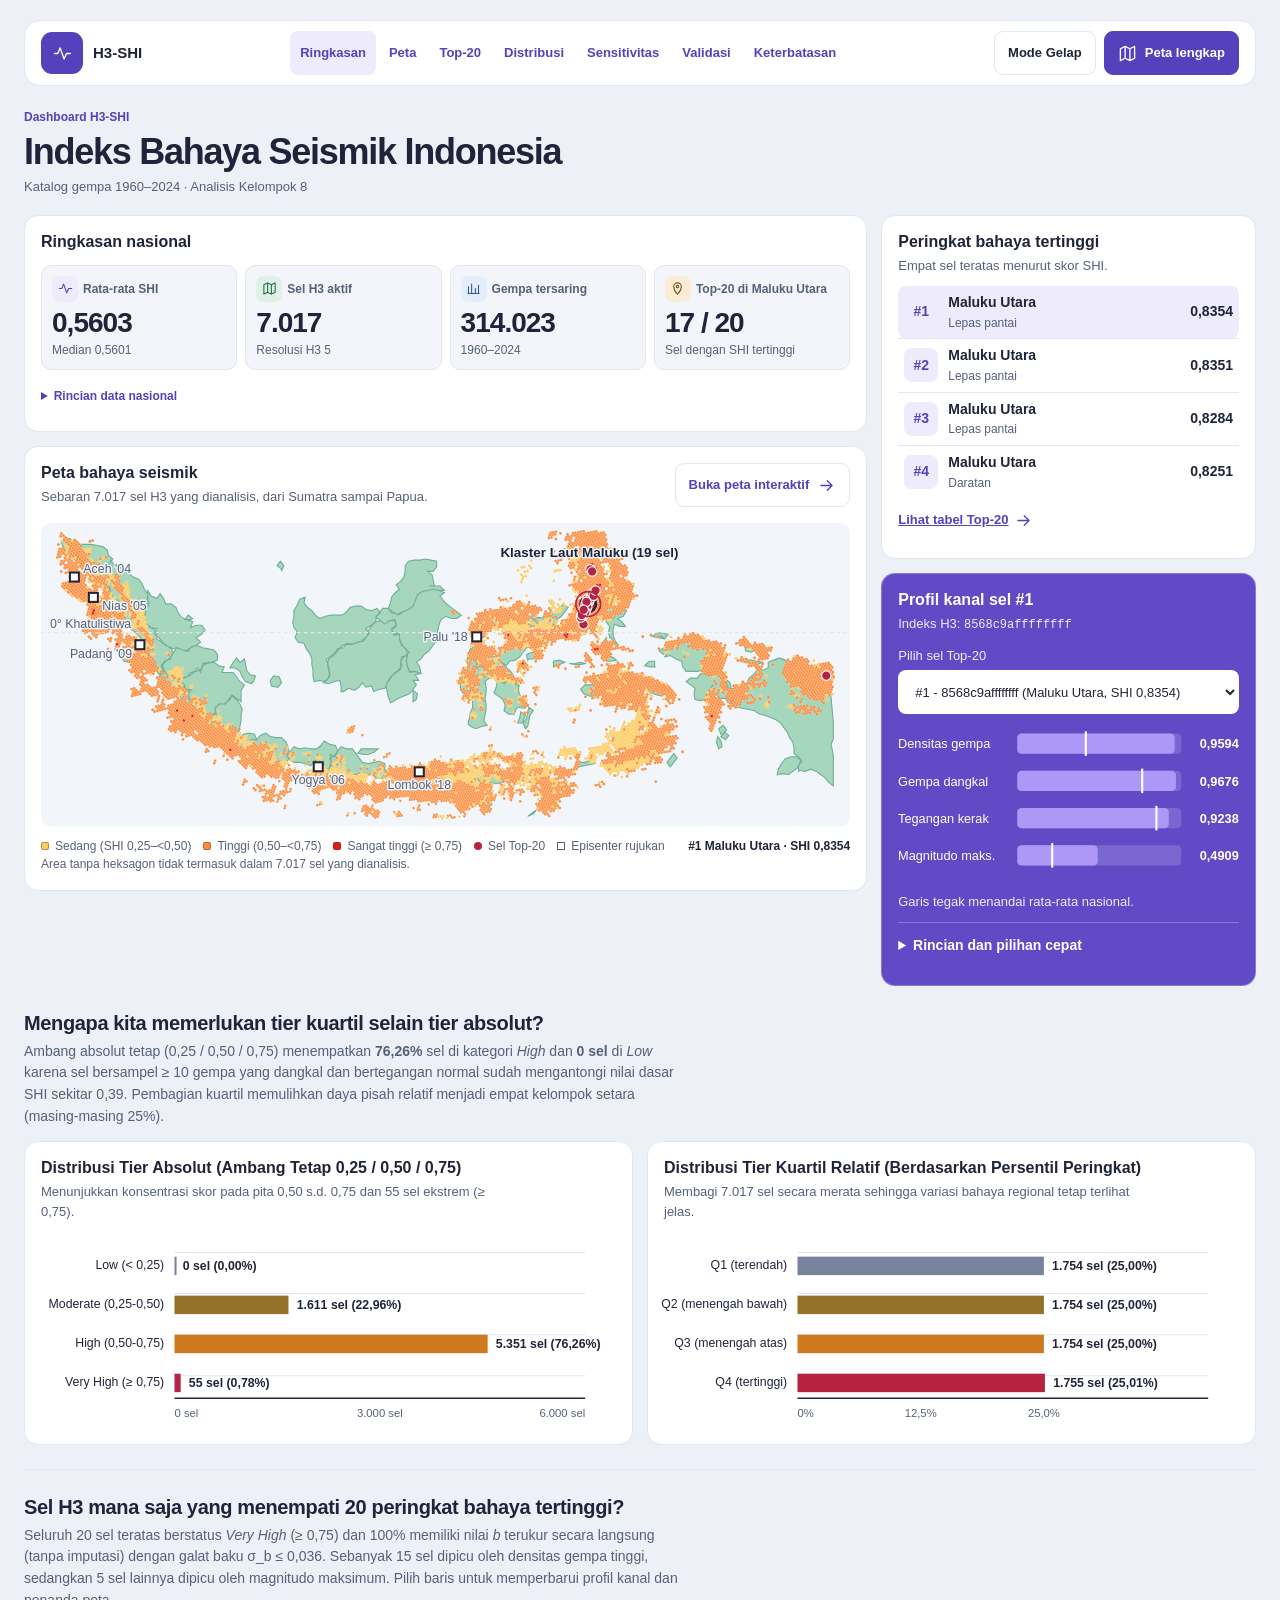
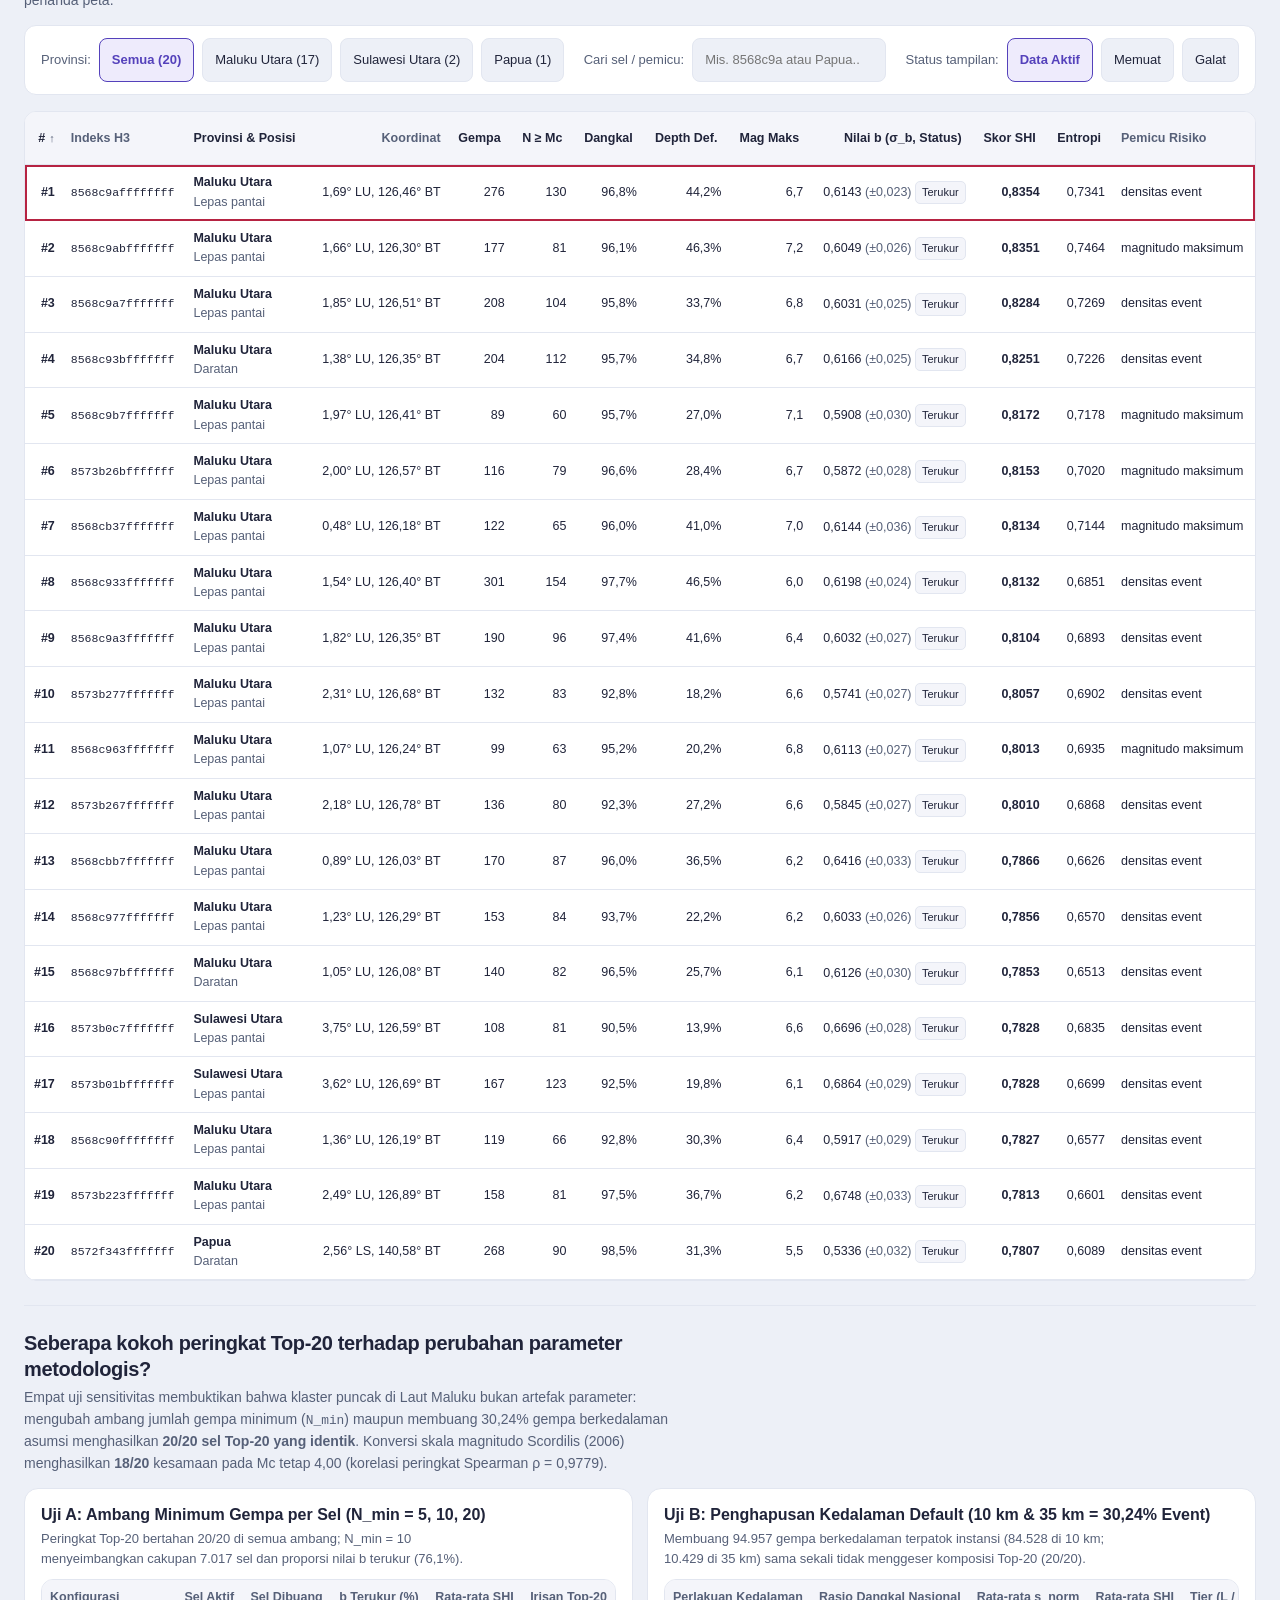
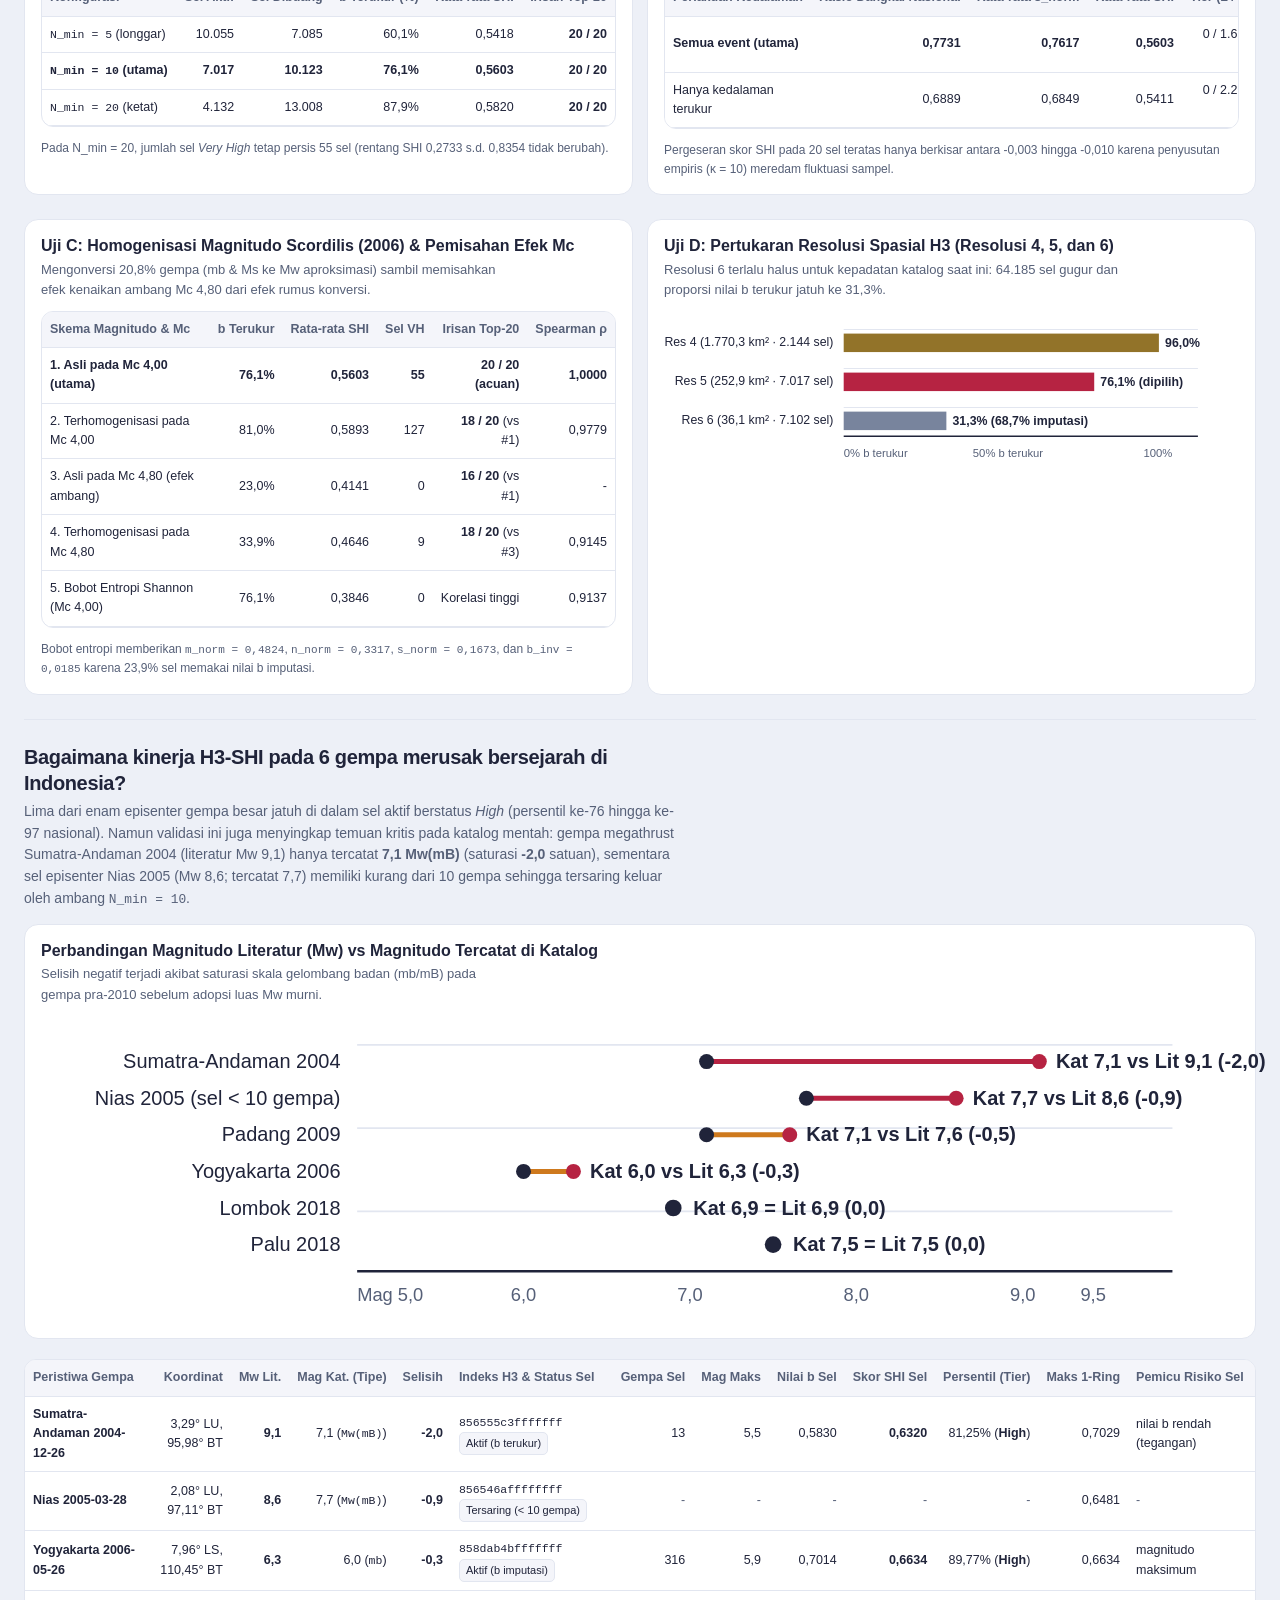
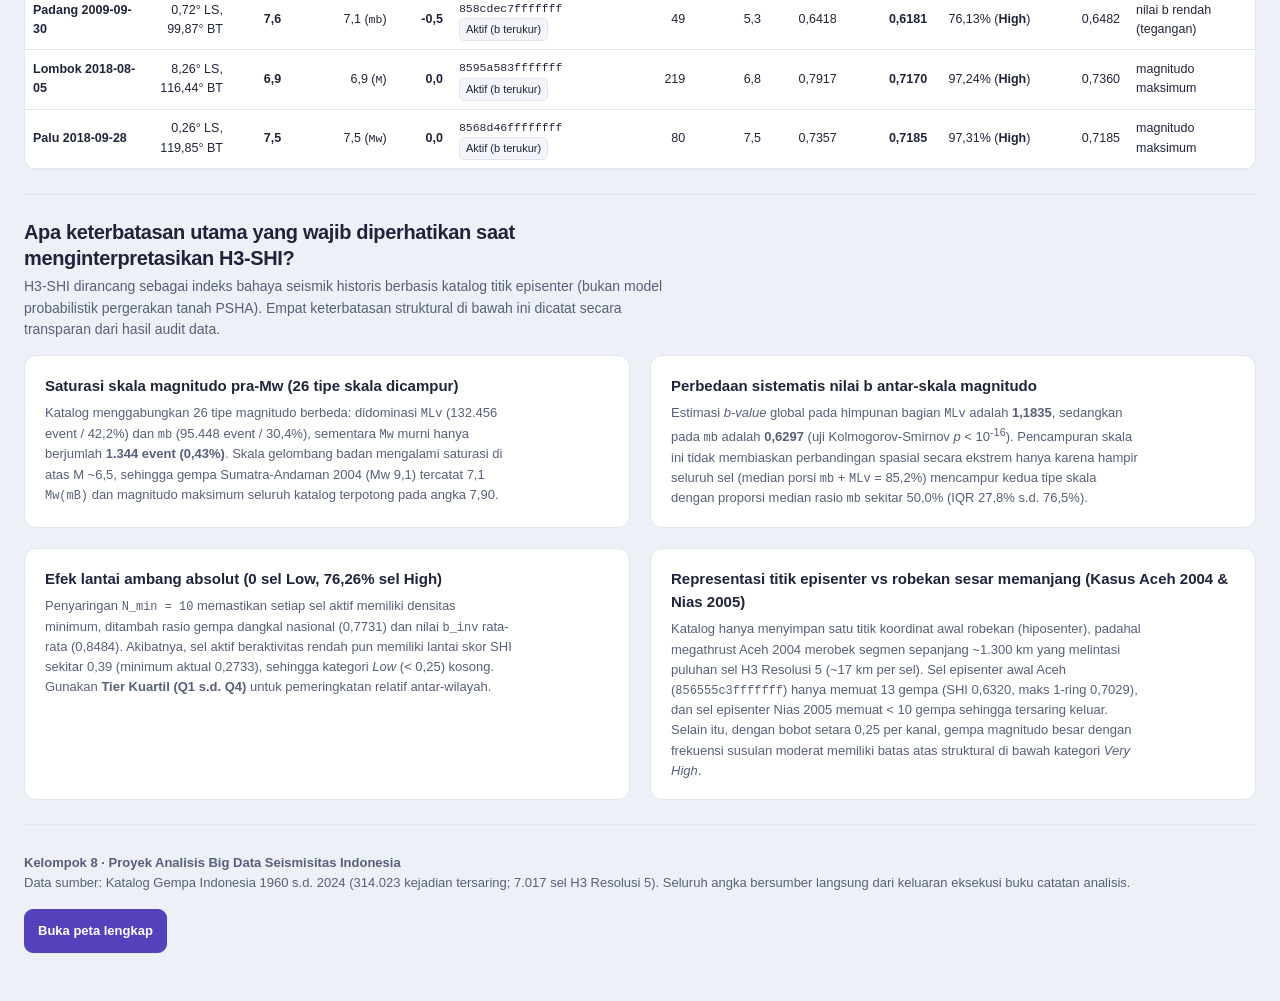
==== commit 4c6ab728: "Redesign seismic hazard dashboard and full map" ====
--- a/index.html
+++ b/index.html
@@ -5,38 +5,50 @@
   <meta name="viewport" content="width=device-width, initial-scale=1.0">
   <title>Indeks Bahaya Seismik Indonesia (H3-SHI) - Kelompok 8 Big Data</title>
   <style>
-    :root, [data-theme="light"] {
-      --bg-canvas: #FAF9F6;
-      --bg-surface: #FFFFFF;
-      --bg-subtle: #F3F2EE;
-      --ink-primary: #141413;
-      --ink-muted: #57534E;
-      --border-line: #E5E5E5;
-      --border-strong: #141413;
-      --data-accent: #B91C1C;
-      --data-high: #D97706;
-      --data-mod: #A16207;
-      --data-low: #78716C;
-      --focus-ring: #141413;
-      --map-land: #ECEAE4;
-      --map-stroke: #D6D3CD;
+    :root {
+      color-scheme: light;
+      --bg-canvas: #edf0f7;
+      --bg-surface: #fff;
+      --bg-subtle: #f4f5fa;
+      --ink-primary: #20243a;
+      --ink-muted: #566078;
+      --border-line: #e2e6f0;
+      --border-strong: #5441bb;
+      --brand: #5441bb;
+      --brand-soft: #eeebfc;
+      --data-accent: #b62342;
+      --data-high: #ce791d;
+      --data-mod: #927329;
+      --data-low: #78849d;
+      --focus-ring: #5441bb;
+      --map-water: #f2f6fb;
+      --map-land: #a6d6bc;
+      --map-stroke: #72af98;
+      --chart-surface: #624ac7;
+      --chart-muted: #f0ebff;
+      --chart-line: #ad98f7;
     }
 
     [data-theme="dark"] {
-      --bg-canvas: #141413;
-      --bg-surface: #1C1917;
-      --bg-subtle: #262320;
-      --ink-primary: #F5F5F4;
-      --ink-muted: #A8A29E;
-      --border-line: #2E2B28;
-      --border-strong: #F5F5F4;
-      --data-accent: #F87171;
-      --data-high: #FBBF24;
-      --data-mod: #FDE047;
-      --data-low: #A8A29E;
-      --focus-ring: #F5F5F4;
-      --map-land: #262320;
-      --map-stroke: #3F3B37;
+      color-scheme: dark;
+      --bg-canvas: #141726;
+      --bg-surface: #1d2235;
+      --bg-subtle: #262d44;
+      --ink-primary: #f4f3fe;
+      --ink-muted: #bcc4dc;
+      --border-line: #363e57;
+      --border-strong: #b6a8ff;
+      --brand: #c6b8ff;
+      --brand-soft: #332b56;
+      --data-accent: #ff839d;
+      --data-high: #ffb763;
+      --data-mod: #ead376;
+      --data-low: #98a6c4;
+      --focus-ring: #c6b8ff;
+      --map-water: #222e44;
+      --map-land: #3e766b;
+      --map-stroke: #579e89;
+      --chart-surface: #4d3d94;
     }
 
     *, *::before, *::after {
@@ -56,7 +68,6 @@
       font-family: -apple-system, BlinkMacSystemFont, "Segoe UI", Inter, Roboto, "Helvetica Neue", Arial, sans-serif;
       font-size: 14px;
       line-height: 1.55;
-      overflow-x: hidden;
     }
 
     code, .mono {
@@ -78,7 +89,7 @@
       outline-offset: 2px;
     }
 
-    button, select, a.btn-link, .map-point {
+    button, select, a.btn-link, .map-point, tr[data-h3] {
       cursor: pointer;
     }
 
@@ -97,232 +108,166 @@
       left: 16px;
     }
 
-    .container {
-      max-width: 1320px;
-      margin: 0 auto;
-      padding: 0 24px 64px;
+    .container, .header-inner {
+      width: min(100% - 48px, 1440px);
+      margin-inline: auto;
     }
-
-    /* Header & Navigation */
+    .container { padding-bottom: 36px; }
     .site-header {
-      border-bottom: 1px solid var(--border-line);
-      background-color: var(--bg-surface);
-      padding: 20px 0 0;
-      margin-bottom: 28px;
+      margin: 20px auto 22px;
+      width: min(100% - 48px, 1440px);
+      background: var(--bg-surface);
+      border: 1px solid var(--border-line);
+      border-radius: 16px;
     }
-
     .header-inner {
-      max-width: 1320px;
-      margin: 0 auto;
-      padding: 0 24px;
+      width: 100%;
+      display: flex;
+      align-items: center;
+      justify-content: space-between;
+      gap: 8px 18px;
+      padding: 10px 16px;
     }
-
-    .header-top {
-      display: flex;
-      flex-wrap: wrap;
-      justify-content: space-between;
-      align-items: flex-start;
-      gap: 16px;
-      padding-bottom: 16px;
+    .brand {
+      display: inline-flex;
+      align-items: center;
+      gap: 10px;
+      color: var(--ink-primary);
+      font-size: 15px;
+      font-weight: 750;
+      white-space: nowrap;
+      text-decoration: none;
     }
-
-    .title-group {
-      max-width: 72ch;
+    .brand-mark {
+      display: grid;
+      place-items: center;
+      width: 42px;
+      height: 42px;
+      border-radius: 11px;
+      background: #5441bb;
+      color: white;
     }
-
-    h1 {
-      font-size: 22px;
-      font-weight: 700;
-      letter-spacing: -0.015em;
-      margin: 0 0 6px 0;
-      line-height: 1.25;
+    .section-nav { display: flex; flex-wrap: wrap; justify-content: center; gap: 3px; }
+    .section-nav a {
+      display: inline-flex;
+      align-items: center;
+      min-height: 44px;
+      padding: 6px 10px;
+      border-radius: 8px;
+      color: var(--ink-muted);
+      font-size: 13px;
+      font-weight: 600;
+      text-decoration: none;
     }
-
-    .lead-finding {
-      margin: 0 0 8px 0;
-      font-size: 15px;
-      color: var(--ink-primary);
-      max-width: 68ch;
-    }
-
-    .run-meta {
-      margin: 0;
-      font-size: 12px;
-      color: var(--ink-muted);
-      font-variant-numeric: tabular-nums;
-    }
-
-    .header-actions {
-      display: flex;
-      flex-wrap: wrap;
-      align-items: center;
-      gap: 8px;
-    }
-
+    .section-nav a:hover, .section-nav a[aria-current] { color: var(--brand); background: var(--brand-soft); }
+    .header-actions { display: flex; align-items: center; gap: 8px; flex-shrink: 0; }
     .btn-control, .btn-link {
       display: inline-flex;
       align-items: center;
       justify-content: center;
+      gap: 8px;
       min-height: 44px;
-      padding: 8px 14px;
+      padding: 8px 13px;
+      border: 1px solid var(--border-line);
+      border-radius: 9px;
+      background: var(--bg-surface);
+      color: var(--ink-primary);
       font-size: 13px;
-      font-weight: 500;
-      background-color: var(--bg-surface);
+      font-weight: 650;
+      text-decoration: none;
+    }
+    .btn-control:hover, .btn-link:hover { background: var(--bg-subtle); border-color: var(--brand); }
+    .btn-primary-link { color: white; background: #5441bb; border-color: #5441bb; }
+    .btn-primary-link:hover { background: #4634a4; }
+    a:not([class]) { color: var(--brand); }
+    .page-intro { margin-bottom: 18px; }
+    .eyebrow { margin: 0 0 4px; color: var(--brand); font-size: 12px; font-weight: 750; }
+    h1 { margin: 0 0 5px; font-size: clamp(24px, 3vw, 36px); line-height: 1.15; letter-spacing: -.035em; }
+    .run-meta { margin: 0; color: var(--ink-muted); font-size: 13px; }
+    .dashboard-grid { display: grid; grid-template-columns: minmax(0, 2.25fr) minmax(310px, 1fr); gap: 14px; align-items: start; }
+    .dashboard-column { min-width: 0; display: grid; gap: 14px; }
+    .map-panel { padding-bottom: 14px; }
+    .map-heading { display: flex; flex-wrap: wrap; align-items: start; justify-content: space-between; gap: 6px 14px; }
+    .map-heading .panel-subtitle { margin-bottom: 8px; }
+    .map-heading .btn-link { color: var(--brand); }
+    #overview-map-svg { border-radius: 10px; margin-top: 8px; overflow: hidden; }
+    .map-meta { display: flex; align-items: center; justify-content: space-between; gap: 6px 14px; flex-wrap: wrap; margin-top: 10px; }
+    .map-legend { display: flex; flex-wrap: wrap; gap: 3px 12px; color: var(--ink-muted); font-size: 12px; }
+    .map-legend span { display: inline-flex; align-items: center; gap: 6px; }
+    .map-legend i { width: 8px; height: 8px; display: inline-block; border: 1.5px solid currentColor; }
+    .map-legend .legend-cell { border: none; border-radius: 50%; background: var(--data-accent); }
+    .map-legend .tier-swatch { border: 1px solid #71342770; border-radius: 2px; background: var(--tier-color); }
+    .map-tier-moderate { --tier-color: #fecc5c; }
+    .map-tier-high { --tier-color: #fd8d3c; }
+    .map-tier-very-high { --tier-color: #e31a1c; }
+    .hazard-layer path { fill: var(--tier-color); stroke: var(--map-water); stroke-width: .16; }
+    .map-label { paint-order: stroke; stroke: var(--map-water); stroke-width: 2.5; stroke-linejoin: round; }
+    #map-selection { margin: 0; color: var(--ink-primary); font-size: 12px; font-weight: 700; }
+    .ranking-list { margin: 6px 0 0; padding: 0; list-style: none; }
+    .ranking-list li + li { border-top: 1px solid var(--border-line); }
+    .ranking-list button {
+      display: grid;
+      grid-template-columns: auto minmax(0, 1fr) auto;
+      align-items: center;
+      gap: 10px;
+      width: 100%;
+      min-height: 50px;
+      padding: 6px;
+      border: 0;
+      border-radius: 8px;
+      background: transparent;
+      text-align: left;
+    }
+    .ranking-list button:is(:hover, [aria-pressed="true"]) { background: var(--brand-soft); }
+    .rank-number { display: grid; place-items: center; min-width: 34px; height: 34px; border-radius: 8px; color: var(--brand); background: var(--brand-soft); font-weight: 750; }
+    .rank-place, .rank-score { font-weight: 750; }
+    .rank-place small { display: block; font-size: 12px; color: var(--ink-muted); font-weight: 400; }
+    .ranking-link { display: inline-flex; gap: 6px; align-items: center; min-height: 44px; color: var(--brand); font-size: 13px; font-weight: 700; }
+    .profile-panel {
+      --ink-primary: #fff;
+      --ink-muted: var(--chart-muted);
+      --border-line: #ffffff40;
+      --focus-ring: #fff;
+      background: var(--chart-surface);
       color: var(--ink-primary);
-      border: 1px solid var(--border-line);
-      text-decoration: none;
-      transition: background-color 120ms ease, border-color 120ms ease;
     }
-
-    .btn-control:hover, .btn-link:hover {
-      background-color: var(--bg-subtle);
-      border-color: var(--ink-muted);
-    }
-
-    .btn-primary-link {
-      border-color: var(--border-strong);
-      font-weight: 600;
-    }
-
-    .section-nav {
-      display: flex;
-      flex-wrap: wrap;
-      gap: 4px;
-      border-top: 1px solid var(--border-line);
-      padding: 6px 0;
-    }
-
-    .section-nav a {
-      display: inline-flex;
-      align-items: center;
-      min-height: 44px;
-      padding: 6px 12px;
-      font-size: 13px;
-      color: var(--ink-muted);
-      text-decoration: none;
-      border-bottom: 2px solid transparent;
-    }
-
-    .section-nav a:hover {
-      color: var(--ink-primary);
-      border-bottom-color: var(--ink-muted);
-    }
-
-    /* Section Structure */
-    .block-section {
-      padding: 28px 0;
-      border-bottom: 1px solid var(--border-line);
-    }
-
-    .block-header {
-      margin-bottom: 18px;
-      max-width: 72ch;
-    }
-
-    .block-question {
-      font-size: 18px;
-      font-weight: 700;
-      margin: 0 0 6px 0;
-      line-height: 1.3;
-      letter-spacing: -0.01em;
-    }
-
-    .block-answer {
-      margin: 0;
-      font-size: 14px;
-      color: var(--ink-muted);
-      max-width: 68ch;
-    }
-
-    /* Block 2: Primary KPI Typographic Row */
-    .kpi-strip {
-      display: grid;
-      grid-template-columns: 1.35fr repeat(4, 1fr);
-      border-top: 1px solid var(--border-line);
-      border-bottom: 1px solid var(--border-line);
-      background-color: var(--bg-surface);
-    }
-
-    .kpi-item {
-      padding: 18px 20px;
-      border-right: 1px solid var(--border-line);
-      display: flex;
-      flex-direction: column;
-      justify-content: space-between;
-      min-width: 0;
-    }
-
-    .kpi-item:last-child {
-      border-right: none;
-    }
-
-    .kpi-label {
-      font-size: 13px;
-      font-weight: 500;
-      color: var(--ink-muted);
-      margin: 0 0 8px 0;
-    }
-
-    .kpi-value-primary {
-      font-size: 34px;
-      font-weight: 700;
-      line-height: 1.1;
-      letter-spacing: -0.02em;
-      color: var(--data-accent);
-      font-variant-numeric: tabular-nums;
-      margin: 0 0 6px 0;
-    }
-
-    .kpi-value {
-      font-size: 25px;
-      font-weight: 700;
-      line-height: 1.15;
-      letter-spacing: -0.015em;
-      color: var(--ink-primary);
-      font-variant-numeric: tabular-nums;
-      margin: 0 0 6px 0;
-    }
-
-    .kpi-note {
-      font-size: 12px;
-      color: var(--ink-muted);
-      margin: 0;
-      font-variant-numeric: tabular-nums;
-    }
-
-    /* Two-column layouts */
-    .split-2 {
-      display: grid;
-      grid-template-columns: repeat(2, minmax(0, 1fr));
-      gap: 24px;
-    }
-
-    .split-channel-map {
-      display: grid;
-      grid-template-columns: 1.05fr 0.95fr;
-      gap: 24px;
-      align-items: start;
-    }
-
+    .profile-panel .select-input { background: #fff; color: #252139; width: 100%; margin: 4px 0 8px; }
+    .profile-panel .cell-detail-dl { grid-template-columns: repeat(2, minmax(0, 1fr)); }
+    .profile-panel details { border-top: 1px solid var(--border-line); }
+    .profile-panel summary { cursor: pointer; padding-block: 12px; font-weight: 650; }
+    .profile-panel .filter-btn { background: transparent; color: white; text-align: left; }
+    .profile-panel .filter-btn:is(:hover, [aria-pressed="true"]) { background: #fff; color: #252139; border-color: #fff; }
+    .profile-panel .control-group { margin: 8px 0; }
+    #channel-svg { margin: 4px 0 8px; }
+    .block-section { padding: 24px 0; border-bottom: 1px solid var(--border-line); scroll-margin-top: 14px; }
+    .block-header { margin-bottom: 14px; max-width: 85ch; }
+    .block-question { font-size: 20px; font-weight: 750; margin: 0 0 5px; line-height: 1.3; letter-spacing: -.018em; }
+    .block-answer { margin: 0; font-size: 14px; color: var(--ink-muted); }
+    .kpi-strip { display: grid; grid-template-columns: repeat(4, minmax(0, 1fr)); gap: 8px; margin-top: 12px; }
+    .kpi-item { min-width: 0; padding: 10px; border: 1px solid var(--border-line); border-radius: 10px; background: var(--bg-subtle); }
+    .kpi-label { display: flex; align-items: center; gap: 5px; margin: 0 0 6px; color: var(--ink-muted); font-size: 12px; font-weight: 600; }
+    .kpi-icon { display: grid; place-items: center; width: 26px; height: 26px; flex: 0 0 26px; border-radius: 7px; background: var(--brand-soft); color: var(--brand); }
+    .kpi-icon svg { width: 15px; height: 15px; }
+    .kpi-item:nth-child(2) .kpi-icon { background: #def1e6; color: #28654c; }
+    .kpi-item:nth-child(3) .kpi-icon { background: #e4edfc; color: #345990; }
+    .kpi-item:nth-child(4) .kpi-icon { background: #fbedd5; color: #7b541c; }
+    .kpi-value { margin: 0 0 2px; font-size: clamp(20px, 2.25vw, 28px); font-weight: 750; line-height: 1.1; letter-spacing: -.035em; }
+    .kpi-note { margin: 0; font-size: 12px; color: var(--ink-muted); }
+    .overview-notes { margin-top: 9px; color: var(--ink-muted); font-size: 12px; }
+    .overview-notes summary { width: fit-content; cursor: pointer; min-height: 36px; padding-block: 8px; color: var(--brand); font-weight: 650; }
+    .overview-notes p { margin: 4px 0; }
+
+    .split-2 { display: grid; grid-template-columns: repeat(2, minmax(0, 1fr)); gap: 14px; }
     .panel {
       background-color: var(--bg-surface);
       border: 1px solid var(--border-line);
-      padding: 20px;
+      border-radius: 14px;
+      padding: 16px;
       min-width: 0;
     }
-
-    .panel-title {
-      font-size: 15px;
-      font-weight: 600;
-      margin: 0 0 4px 0;
-    }
-
-    .panel-subtitle {
-      font-size: 12px;
-      color: var(--ink-muted);
-      margin: 0 0 14px 0;
-      max-width: 65ch;
-    }
+    .panel.profile-panel { background: var(--chart-surface); }
+    .panel-title { font-size: 16px; font-weight: 750; margin: 0 0 3px; line-height: 1.3; }
+    .panel-subtitle { font-size: 13px; color: var(--ink-muted); margin: 0 0 10px; max-width: 65ch; }
 
     /* SVG Charts */
     .chart-svg {
@@ -569,123 +514,7185 @@
       color: var(--ink-muted);
     }
 
-    @media (max-width: 1024px) {
-      .kpi-strip {
-        grid-template-columns: repeat(2, minmax(0, 1fr));
-      }
-      .kpi-item:nth-child(1) {
-        grid-column: 1 / -1;
-        border-right: none;
-        border-bottom: 1px solid var(--border-line);
-      }
-      .kpi-item:nth-child(2), .kpi-item:nth-child(3) {
-        border-bottom: 1px solid var(--border-line);
-      }
-      .split-channel-map, .split-2, .limitations-list {
-        grid-template-columns: 1fr;
-      }
+    .controls-bar, .table-wrap, .limitation-item, .ui-state-box { border-radius: 12px; }
+    .select-input, .text-input, .filter-btn { border-radius: 8px; }
+    .filter-btn:hover { border-color: var(--brand); }
+    .filter-btn[aria-pressed="true"] { color: var(--brand); background: var(--brand-soft); }
+    .status-tag { border-radius: 5px; }
+    .site-footer .btn-link { max-width: 100%; }
+    .map-point:focus-visible { stroke: var(--focus-ring); stroke-width: 3px; }
+
+    @media (max-width: 1180px) {
+      .header-inner { flex-wrap: wrap; }
+      .section-nav { order: 1; width: 100%; justify-content: flex-start; border-top: 1px solid var(--border-line); padding-top: 4px; }
     }
-
-    @media (max-width: 768px) {
-      .container, .header-inner {
-        padding-left: 16px;
-        padding-right: 16px;
-      }
-      .cell-detail-dl {
-        grid-template-columns: repeat(2, minmax(0, 1fr));
-      }
+    @media (max-width: 980px) {
+      .dashboard-grid { grid-template-columns: minmax(0, 1fr); }
+      .dashboard-side { grid-template-columns: repeat(2, minmax(0, 1fr)); align-items: start; }
     }
-
-    @media (max-width: 480px) {
-      .kpi-strip {
-        grid-template-columns: 1fr;
-      }
-      .kpi-item {
-        border-right: none;
-        border-bottom: 1px solid var(--border-line);
-      }
-      .kpi-item:last-child {
-        border-bottom: none;
-      }
+    @media (max-width: 680px) {
+      .container, .site-header { width: calc(100% - 24px); }
+      .site-header { margin-block: 12px 17px; }
+      .header-inner { padding-inline: 10px; gap: 6px; }
+      .section-nav { overflow-x: auto; flex-wrap: nowrap; }
+      .section-nav a { flex: 0 0 auto; }
+      .header-actions .btn-primary-link svg { display: none; }
+      .header-actions :is(.btn-control, .btn-link) { padding-inline: 8px; }
+      .dashboard-side, .split-2, .limitations-list { grid-template-columns: 1fr; }
+      .kpi-strip { grid-template-columns: repeat(2, minmax(0, 1fr)); }
+      .cell-detail-dl { grid-template-columns: repeat(2, minmax(0, 1fr)); }
+      .panel { padding: 12px; }
+      .controls-bar, .control-group { align-items: stretch; }
+      .select-input, .text-input { font-size: 16px; }
     }
+    @media (max-width: 365px) {
+      .brand { gap: 5px; }
+      .brand-mark { width: 35px; height: 35px; }
+    }
+    @media (prefers-reduced-motion: reduce) { html { scroll-behavior: auto; } }
   </style>
 </head>
 <body>
   <a href="#main-content" class="skip-link">Lewati ke konten utama</a>
 
-  <!-- BLOK 1: Baris Judul -->
   <header class="site-header">
     <div class="header-inner">
-      <div class="header-top">
-        <div class="title-group">
-          <h1>Indeks Bahaya Seismik Indonesia (H3-SHI)</h1>
-          <p class="lead-finding">
-            Dari <strong>7.017</strong> sel heksagonal aktif yang dianalisis, zona bahaya seismik tertinggi terkonsentrasi di <strong>Zona Tumbukan Laut Maluku</strong> (<strong>17 dari 20</strong> sel teratas di Maluku Utara), dengan sel puncak <code class="mono">8568c9affffffff</code> mencapai skor <strong>SHI 0,8354</strong>.
-          </p>
-          <p class="run-meta">
-            Katalog: 1960 s.d. 2024 (314.023 gempa tersaring dari 322.961 mentah) &middot; Grid: Uber H3 Resolusi 5 (~252,9 km&sup2;/sel) &middot; Ambang: N_min = 10, Mc = 4,0 (85.413 gempa &ge; Mc) &middot; Bobot utama: Setara (0,25 per kanal)
-          </p>
-        </div>
-        <div class="header-actions">
-          <button type="button" id="theme-toggle" class="btn-control" aria-label="Ganti tema warna">
-            Mode Gelap
-          </button>
-          <a href="indonesia_seismic_hazard_map.html" class="btn-link btn-primary-link">
-            Buka Peta Interaktif 7.017 Sel (Folium)
-          </a>
-        </div>
-      </div>
-
-      <nav class="section-nav" aria-label="Navigasi bagian analisis">
-        <a href="#ringkasan">Angka Utama</a>
-        <a href="#distribusi-tier">Distribusi Tier</a>
-        <a href="#penjelas-kanal">Penjelas Kanal &amp; Peta</a>
-        <a href="#top20">Tabel Top-20</a>
-        <a href="#sensitivitas">Uji Sensitivitas</a>
-        <a href="#validasi-event">Validasi Gempa Besar</a>
+      <a class="brand" href="#ringkasan"><span class="brand-mark"><svg viewBox="0 0 24 24" width="19" height="19" fill="none" stroke="currentColor" stroke-width="1.7" stroke-linecap="round" stroke-linejoin="round" aria-hidden="true"><path d="M2 12h4l3-7 5 14 3-7h5"/></svg></span> H3-SHI</a>
+      <nav class="section-nav" aria-label="Bagian dashboard">
+        <a href="#ringkasan" aria-current="location">Ringkasan</a>
+        <a href="#peta-ikhtisar">Peta</a>
+        <a href="#top20">Top-20</a>
+        <a href="#distribusi-tier">Distribusi</a>
+        <a href="#sensitivitas">Sensitivitas</a>
+        <a href="#validasi-event">Validasi</a>
         <a href="#keterbatasan">Keterbatasan</a>
       </nav>
+      <div class="header-actions">
+        <button type="button" id="theme-toggle" class="btn-control">Mode Gelap</button>
+        <a href="indonesia_seismic_hazard_map.html" class="btn-link btn-primary-link"><svg viewBox="0 0 24 24" width="19" height="19" fill="none" stroke="currentColor" stroke-width="1.7" stroke-linecap="round" stroke-linejoin="round" aria-hidden="true"><path d="m3 6 6-3 6 3 6-3v15l-6 3-6-3-6 3V6zm6-3v15m6-12v15"/></svg> Peta lengkap</a>
+      </div>
     </div>
   </header>
 
   <main id="main-content" class="container">
-    <!-- BLOK 2: Angka Utama -->
-    <section id="ringkasan" class="block-section" aria-labelledby="heading-ringkasan">
-      <div class="block-header">
-        <h2 id="heading-ringkasan" class="block-question">Berapa skor bahaya seismik nasional dan di mana konsentrasi tertingginya?</h2>
-        <p class="block-answer">
-          Skor H3-SHI nasional pada 7.017 sel aktif rata-rata berada pada angka <strong>0,5603</strong> (median 0,5601; simpangan baku 0,0808). Seluruh sel telah melewati saringan minimal 10 gempa, sehingga tidak ada sel aktif yang jatuh ke kategori bahaya rendah absolut.
-        </p>
+    <div class="page-intro">
+      <p class="eyebrow">Dashboard H3-SHI</p>
+      <h1>Indeks Bahaya Seismik Indonesia</h1>
+      <p class="run-meta">Katalog gempa 1960–2024 &middot; Analisis Kelompok 8</p>
+    </div>
+
+    <div class="dashboard-grid">
+      <div class="dashboard-column">
+        <section id="ringkasan" class="panel" aria-labelledby="heading-ringkasan">
+          <h2 id="heading-ringkasan" class="panel-title">Ringkasan nasional</h2>
+          <div class="kpi-strip" role="region" aria-label="Metrik utama H3-SHI">
+            <div class="kpi-item">
+              <p class="kpi-label"><span class="kpi-icon"><svg viewBox="0 0 24 24" width="19" height="19" fill="none" stroke="currentColor" stroke-width="1.7" stroke-linecap="round" stroke-linejoin="round" aria-hidden="true"><path d="M2 12h4l3-7 5 14 3-7h5"/></svg></span>Rata-rata SHI</p>
+              <p class="kpi-value num">0,5603</p>
+              <p class="kpi-note">Median 0,5601</p>
+            </div>
+            <div class="kpi-item">
+              <p class="kpi-label"><span class="kpi-icon"><svg viewBox="0 0 24 24" width="19" height="19" fill="none" stroke="currentColor" stroke-width="1.7" stroke-linecap="round" stroke-linejoin="round" aria-hidden="true"><path d="m3 6 6-3 6 3 6-3v15l-6 3-6-3-6 3V6zm6-3v15m6-12v15"/></svg></span>Sel H3 aktif</p>
+              <p class="kpi-value num">7.017</p>
+              <p class="kpi-note">Resolusi H3 5</p>
+            </div>
+            <div class="kpi-item">
+              <p class="kpi-label"><span class="kpi-icon"><svg viewBox="0 0 24 24" width="19" height="19" fill="none" stroke="currentColor" stroke-width="1.7" stroke-linecap="round" stroke-linejoin="round" aria-hidden="true"><path d="M4 19V9m5 10V5m6 14v-7m5 7V7M3 20h18"/></svg></span>Gempa tersaring</p>
+              <p class="kpi-value num">314.023</p>
+              <p class="kpi-note">1960–2024</p>
+            </div>
+            <div class="kpi-item">
+              <p class="kpi-label"><span class="kpi-icon"><svg viewBox="0 0 24 24" width="19" height="19" fill="none" stroke="currentColor" stroke-width="1.7" stroke-linecap="round" stroke-linejoin="round" aria-hidden="true"><path d="M12 21s6-6 6-12a6 6 0 1 0-12 0c0 6 6 12 6 12zm0-10a2 2 0 1 0 0-4 2 2 0 0 0 0 4z"/></svg></span>Top-20 di Maluku Utara</p>
+              <p class="kpi-value num">17 / 20</p>
+              <p class="kpi-note">Sel dengan SHI tertinggi</p>
+            </div>
+          </div>
+          <details class="overview-notes">
+            <summary>Rincian data nasional</summary>
+            <p>Dari <strong>7.017</strong> sel heksagonal aktif yang dianalisis, zona bahaya seismik tertinggi terkonsentrasi di <strong>Zona Tumbukan Laut Maluku</strong> (<strong>17 dari 20</strong> sel teratas di Maluku Utara), dengan sel puncak <code class="mono">8568c9affffffff</code> mencapai skor <strong>SHI 0,8354</strong>.</p>
+            <p>Rentang SHI 0,2733–0,8354; simpangan baku 0,0808. Tidak ada sel aktif di kategori Low. Dari 17.140 sel tersentuh gempa, 10.123 sel tidak lolos saringan.</p>
+            <p>Selain 17 sel di Maluku Utara, Top-20 mencakup 2 sel di Sulawesi Utara dan 1 di Papua. Sebanyak 17 sel berada di lepas pantai.</p>
+            <p>Nilai b acuan nasional (Aki-Utsu): 0,7014, terukur di 5.342 sel (76,1%); &sigma;_b &le; 0,1 di 48,9%. Mc operasional 4,0 Mw/mb (estimasi MAXC 3,00).</p>
+            <p>Katalog: 1960 s.d. 2024 (314.023 gempa tersaring dari 322.961 mentah) &middot; Grid: Uber H3 Resolusi 5 (~252,9 km&sup2;/sel) &middot; Ambang: N_min = 10, Mc = 4,0 (85.413 gempa &ge; Mc) &middot; Bobot utama: Setara (0,25 per kanal)</p>
+          </details>
+        </section>
+
+        <section id="peta-ikhtisar" class="panel map-panel" aria-labelledby="heading-map">
+          <div class="map-heading">
+            <div>
+              <h2 id="heading-map" class="panel-title">Peta bahaya seismik</h2>
+              <p class="panel-subtitle">Sebaran 7.017 sel H3 yang dianalisis, dari Sumatra sampai Papua.</p>
+            </div>
+            <a href="indonesia_seismic_hazard_map.html" class="btn-link">Buka peta interaktif <svg viewBox="0 0 24 24" width="19" height="19" fill="none" stroke="currentColor" stroke-width="1.7" stroke-linecap="round" stroke-linejoin="round" aria-hidden="true"><path d="M5 12h14m-6-6 6 6-6 6"/></svg></a>
+          </div>
+          <svg id="overview-map-svg" class="chart-svg" viewBox="0 0 720 270" width="720" height="270" role="group" aria-label="Peta Indonesia dengan 7.017 sel H3 menurut tingkat bahaya. Pilih penanda Top-20 untuk melihat profil sel.">
+            <rect width="720" height="270" fill="var(--map-water)" />
+            <path id="overview-land" fill="var(--map-land)" stroke="var(--map-stroke)" />
+            <g class="hazard-layer" aria-hidden="true" data-source="indonesia_seismic_hazard_map.html">
+<path class="map-tier-moderate" d="M54.7,38.8 54.3,37.4 52.9,37 51.9,38 52.3,39.4 53.7,39.8z
+M48,38.3 47.7,36.9 46.3,36.5 45.2,37.5 45.6,38.9 47,39.3z
+M53.6,34.6 53.2,33.2 51.8,32.8 50.8,33.8 51.2,35.2 52.6,35.6z
+M56.7,31.5 56.4,30.1 54.9,29.8 53.9,30.8 54.3,32.2 55.7,32.6z
+M57.6,44.8 57.2,43.4 55.8,43 54.8,44 55.1,45.4 56.5,45.8z
+M58.2,42.4 57.9,41 56.5,40.6 55.4,41.6 55.8,43 57.2,43.4z
+M61.8,45.9 61.4,44.5 60,44.1 59,45.1 59.3,46.5 60.7,46.9z
+M53.4,43.6 53,42.2 51.6,41.9 50.6,42.9 50.9,44.3 52.3,44.6z
+M54,41.2 53.7,39.8 52.3,39.4 51.2,40.5 51.6,41.9 53,42.2z
+M55.1,45.4 54.8,44 53.4,43.6 52.3,44.6 52.7,46 54.1,46.4z
+M52.7,46 52.3,44.6 50.9,44.3 49.9,45.3 50.3,46.7 51.7,47.1z
+M55.8,43 55.4,41.6 54,41.2 53,42.2 53.4,43.6 54.8,44z
+M67.1,51.2 66.7,49.8 65.3,49.5 64.3,50.5 64.6,51.9 66,52.2z
+M62.9,50.1 62.5,48.7 61.1,48.3 60.1,49.3 60.4,50.7 61.8,51.1z
+M60.4,50.7 60.1,49.3 58.7,49 57.6,50 58,51.4 59.4,51.7z
+M63.5,47.7 63.2,46.3 61.8,45.9 60.7,46.9 61.1,48.3 62.5,48.7z
+M62.2,52.5 61.8,51.1 60.4,50.7 59.4,51.7 59.8,53.1 61.1,53.5z
+M65.3,49.5 64.9,48.1 63.5,47.7 62.5,48.7 62.9,50.1 64.3,50.5z
+M70.8,45.8 70.5,44.4 69.1,44 68,45 68.4,46.4 69.8,46.8z
+M64.2,45.3 63.8,43.9 62.4,43.5 61.4,44.5 61.8,45.9 63.2,46.3z
+M74.8,55.9 74.4,54.5 73,54.1 72,55.2 72.3,56.6 73.7,56.9z
+M65.7,56 65.3,54.7 63.9,54.3 62.9,55.3 63.3,56.7 64.7,57.1z
+M77.9,52.9 77.5,51.5 76.1,51.1 75.1,52.1 75.4,53.5 76.8,53.9z
+M85,75.5 84.6,74.1 83.2,73.7 82.2,74.7 82.5,76.1 83.9,76.5z
+M88.1,72.4 87.7,71.1 86.3,70.7 85.3,71.7 85.6,73.1 87,73.4z
+M85.6,73.1 85.3,71.7 83.9,71.3 82.9,72.3 83.2,73.7 84.6,74.1z
+M86.7,77.2 86.3,75.8 85,75.5 83.9,76.5 84.3,77.8 85.7,78.2z
+M90.2,80.7 89.8,79.3 88.4,79 87.4,80 87.7,81.3 89.1,81.7z
+M87.7,81.3 87.4,80 86,79.6 85,80.6 85.3,82 86.7,82.3z
+M90.8,78.3 90.5,77 89.1,76.6 88.1,77.6 88.4,79 89.8,79.3z
+M88.4,79 88.1,77.6 86.7,77.2 85.7,78.2 86,79.6 87.4,80z
+M91.9,82.5 91.5,81.1 90.2,80.7 89.1,81.7 89.5,83.1 90.9,83.5z
+M89.5,83.1 89.1,81.7 87.7,81.3 86.7,82.3 87.1,83.7 88.5,84.1z
+M92.6,80.1 92.2,78.7 90.8,78.3 89.8,79.3 90.2,80.7 91.5,81.1z
+M77,79.7 76.7,78.3 75.3,78 74.2,79 74.6,80.4 76,80.7z
+M77.7,77.3 77.3,76 75.9,75.6 74.9,76.6 75.3,78 76.7,78.3z
+M75.3,78 74.9,76.6 73.5,76.2 72.5,77.2 72.8,78.6 74.2,79z
+M76.3,82.1 76,80.7 74.6,80.4 73.6,81.4 73.9,82.7 75.3,83.1z
+M70.4,79.2 70.1,77.8 68.7,77.5 67.6,78.5 68,79.9 69.4,80.2z
+M71.1,76.8 70.7,75.5 69.4,75.1 68.3,76.1 68.7,77.5 70.1,77.8z
+M72.8,78.6 72.5,77.2 71.1,76.8 70.1,77.8 70.4,79.2 71.8,79.6z
+M81.5,71.9 81.1,70.5 79.7,70.2 78.7,71.2 79,72.6 80.4,72.9z
+M82.5,76.1 82.2,74.7 80.8,74.3 79.8,75.3 80.1,76.7 81.5,77.1z
+M83.2,73.7 82.9,72.3 81.5,71.9 80.4,72.9 80.8,74.3 82.2,74.7z
+M74.2,73.8 73.8,72.4 72.5,72.1 71.4,73.1 71.8,74.5 73.2,74.8z
+M71.8,74.5 71.4,73.1 70,72.7 69,73.7 69.4,75.1 70.7,75.5z
+M74.9,71.4 74.5,70 73.1,69.7 72.1,70.7 72.5,72.1 73.8,72.4z
+M72.5,72.1 72.1,70.7 70.7,70.3 69.7,71.3 70,72.7 71.4,73.1z
+M75.9,75.6 75.6,74.2 74.2,73.8 73.2,74.8 73.5,76.2 74.9,76.6z
+M80.5,83.2 80.1,81.9 78.8,81.5 77.7,82.5 78.1,83.9 79.5,84.2z
+M79.1,88 78.8,86.6 77.4,86.2 76.4,87.2 76.7,88.6 78.1,89z
+M81.2,80.8 80.8,79.5 79.4,79.1 78.4,80.1 78.8,81.5 80.1,81.9z
+M84.3,77.8 83.9,76.5 82.5,76.1 81.5,77.1 81.9,78.5 83.2,78.8z
+M86,79.6 85.7,78.2 84.3,77.8 83.2,78.8 83.6,80.2 85,80.6z
+M79.3,63.6 79,62.2 77.6,61.9 76.5,62.9 76.9,64.3 78.3,64.6z
+M80,61.2 79.7,59.8 78.3,59.5 77.2,60.5 77.6,61.9 79,62.2z
+M75.2,62.5 74.8,61.1 73.4,60.7 72.4,61.7 72.7,63.1 74.1,63.5z
+M75.8,60.1 75.5,58.7 74.1,58.3 73,59.3 73.4,60.7 74.8,61.1z
+M76.9,64.3 76.5,62.9 75.2,62.5 74.1,63.5 74.5,64.9 75.9,65.3z
+M77.6,61.9 77.2,60.5 75.8,60.1 74.8,61.1 75.2,62.5 76.5,62.9z
+M78.9,57.1 78.6,55.7 77.2,55.3 76.2,56.3 76.5,57.7 77.9,58.1z
+M76.5,57.7 76.2,56.3 74.8,55.9 73.7,56.9 74.1,58.3 75.5,58.7z
+M77.2,55.3 76.8,53.9 75.4,53.5 74.4,54.5 74.8,55.9 76.2,56.3z
+M78.3,59.5 77.9,58.1 76.5,57.7 75.5,58.7 75.8,60.1 77.2,60.5z
+M84.6,68.9 84.2,67.5 82.8,67.2 81.8,68.2 82.1,69.5 83.5,69.9z
+M82.1,69.5 81.8,68.2 80.4,67.8 79.4,68.8 79.7,70.2 81.1,70.5z
+M86.3,70.7 86,69.3 84.6,68.9 83.5,69.9 83.9,71.3 85.3,71.7z
+M83.9,71.3 83.5,69.9 82.1,69.5 81.1,70.5 81.5,71.9 82.9,72.3z
+M78.7,66 78.3,64.6 76.9,64.3 75.9,65.3 76.2,66.6 77.6,67z
+M80.4,67.8 80,66.4 78.7,66 77.6,67 78,68.4 79.4,68.8z
+M89.2,92 88.8,90.6 87.4,90.2 86.4,91.2 86.8,92.6 88.2,93z
+M86.8,92.6 86.4,91.2 85,90.9 84,91.9 84.4,93.2 85.7,93.6z
+M89.9,89.6 89.5,88.2 88.1,87.8 87.1,88.8 87.4,90.2 88.8,90.6z
+M91.6,91.3 91.2,90 89.9,89.6 88.8,90.6 89.2,92 90.6,92.3z
+M82.6,91.5 82.3,90.1 80.9,89.7 79.9,90.7 80.2,92.1 81.6,92.5z
+M83.3,89.1 82.9,87.7 81.6,87.4 80.5,88.4 80.9,89.7 82.3,90.1z
+M84.4,93.2 84,91.9 82.6,91.5 81.6,92.5 81.9,93.9 83.3,94.2z
+M81.9,93.9 81.6,92.5 80.2,92.1 79.2,93.1 79.5,94.5 80.9,94.8z
+M85,90.9 84.7,89.5 83.3,89.1 82.3,90.1 82.6,91.5 84,91.9z
+M93,86.6 92.6,85.2 91.2,84.8 90.2,85.8 90.5,87.2 91.9,87.6z
+M90.5,87.2 90.2,85.8 88.8,85.5 87.8,86.5 88.1,87.8 89.5,88.2z
+M93.6,84.2 93.3,82.8 91.9,82.5 90.9,83.5 91.2,84.8 92.6,85.2z
+M91.2,84.8 90.9,83.5 89.5,83.1 88.5,84.1 88.8,85.5 90.2,85.8z
+M94.7,88.3 94.3,87 93,86.6 91.9,87.6 92.3,89 93.7,89.3z
+M92.3,89 91.9,87.6 90.5,87.2 89.5,88.2 89.9,89.6 91.2,90z
+M86.4,86.1 86,84.7 84.7,84.4 83.6,85.4 84,86.7 85.4,87.1z
+M84,86.7 83.6,85.4 82.2,85 81.2,86 81.6,87.4 82.9,87.7z
+M87.1,83.7 86.7,82.3 85.3,82 84.3,83 84.7,84.4 86,84.7z
+M85.7,88.5 85.4,87.1 84,86.7 82.9,87.7 83.3,89.1 84.7,89.5z
+M88.8,85.5 88.5,84.1 87.1,83.7 86,84.7 86.4,86.1 87.8,86.5z
+M89.6,98.4 89.2,97.1 87.8,96.7 86.8,97.7 87.1,99.1 88.5,99.4z
+M95.7,92.5 95.4,91.1 94,90.7 93,91.7 93.3,93.1 94.7,93.5z
+M93.3,93.1 93,91.7 91.6,91.3 90.6,92.3 90.9,93.7 92.3,94.1z
+M94,90.7 93.7,89.3 92.3,89 91.2,90 91.6,91.3 93,91.7z
+M95.1,94.8 94.7,93.5 93.3,93.1 92.3,94.1 92.6,95.5 94,95.8z
+M23.9,60.3 23.6,58.9 22.2,58.5 21.1,59.5 21.5,60.9 22.9,61.3z
+M27.5,63.8 27.1,62.4 25.7,62 24.7,63 25.1,64.4 26.5,64.8z
+M25.2,30.8 24.8,29.4 23.4,29 22.3,30.1 22.7,31.5 24.1,31.8z
+M29.4,32 29,30.6 27.6,30.2 26.6,31.2 26.9,32.6 28.4,33z
+M24.7,24.2 24.3,22.8 22.9,22.4 21.9,23.4 22.2,24.8 23.7,25.2z
+M25.3,21.8 25,20.4 23.6,20 22.5,21 22.9,22.4 24.3,22.8z
+M24,26.6 23.7,25.2 22.2,24.8 21.2,25.9 21.6,27.3 23,27.6z
+M31.8,31.3 31.5,29.9 30,29.5 29,30.6 29.4,32 30.8,32.3z
+M29.1,16.3 28.7,14.9 27.3,14.5 26.3,15.5 26.7,16.9 28.1,17.3z
+M20,16.4 19.6,15 18.2,14.6 17.2,15.7 17.5,17.1 18.9,17.4z
+M23.6,20 23.2,18.6 21.8,18.2 20.7,19.2 21.1,20.6 22.5,21z
+M42.5,42 42.1,40.6 40.7,40.2 39.7,41.2 40.1,42.6 41.5,43z
+M45.6,38.9 45.2,37.5 43.8,37.2 42.8,38.2 43.2,39.6 44.6,39.9z
+M34.7,37.3 34.4,35.9 32.9,35.5 31.9,36.5 32.3,37.9 33.7,38.3z
+M46.7,43.1 46.3,41.7 44.9,41.3 43.9,42.4 44.3,43.8 45.7,44.1z
+M44.7,25.7 44.4,24.3 42.9,23.9 41.9,24.9 42.3,26.3 43.7,26.7z
+M42.3,26.3 41.9,24.9 40.5,24.5 39.5,25.6 39.8,27 41.2,27.4z
+M45.4,23.3 45,21.9 43.6,21.5 42.6,22.5 42.9,23.9 44.4,24.3z
+M42.9,23.9 42.6,22.5 41.2,22.1 40.1,23.1 40.5,24.5 41.9,24.9z
+M40.5,24.5 40.1,23.1 38.7,22.8 37.7,23.8 38,25.2 39.5,25.6z
+M45.2,32.3 44.8,30.9 43.4,30.5 42.4,31.6 42.7,33 44.1,33.3z
+M46.9,34.1 46.6,32.7 45.2,32.3 44.1,33.3 44.5,34.7 45.9,35.1z
+M54,65.8 53.6,64.4 52.2,64 51.2,65 51.5,66.4 52.9,66.8z
+M54.4,72.3 54,70.9 52.6,70.6 51.6,71.6 52,73 53.4,73.3z
+M52,73 51.6,71.6 50.2,71.2 49.2,72.2 49.5,73.6 50.9,74z
+M35.2,68.5 34.8,67.1 33.4,66.7 32.4,67.7 32.8,69.1 34.2,69.5z
+M37,70.2 36.6,68.8 35.2,68.5 34.2,69.5 34.6,70.8 36,71.2z
+M52.4,55 52.1,53.6 50.7,53.3 49.6,54.3 50,55.7 51.4,56.1z
+M44,52.8 43.7,51.4 42.3,51 41.2,52 41.6,53.4 43,53.8z
+M48.2,53.9 47.9,52.5 46.5,52.1 45.4,53.1 45.8,54.5 47.2,54.9z
+M47.1,49.7 46.8,48.3 45.4,47.9 44.3,49 44.7,50.4 46.1,50.7z
+M50.3,46.7 49.9,45.3 48.5,44.9 47.4,45.9 47.8,47.3 49.2,47.7z
+M56,58.6 55.6,57.2 54.2,56.8 53.2,57.8 53.5,59.2 54.9,59.6z
+M56.6,56.2 56.3,54.8 54.9,54.4 53.8,55.4 54.2,56.8 55.6,57.2z
+M61.5,54.9 61.1,53.5 59.8,53.1 58.7,54.1 59.1,55.5 60.5,55.9z
+M29.2,65.6 28.9,64.2 27.5,63.8 26.5,64.8 26.8,66.2 28.2,66.6z
+M42.7,57.6 42.3,56.2 40.9,55.8 39.9,56.8 40.3,58.2 41.7,58.6z
+M57.2,78.2 56.9,76.9 55.5,76.5 54.5,77.5 54.8,78.9 56.2,79.2z
+M57,87.1 56.6,85.8 55.2,85.4 54.2,86.4 54.6,87.8 56,88.1z
+M58.7,88.9 58.4,87.5 57,87.1 56,88.1 56.3,89.5 57.7,89.9z
+M64.9,82.9 64.6,81.5 63.2,81.1 62.1,82.1 62.5,83.5 63.9,83.9z
+M44.5,83.8 44.1,82.4 42.7,82 41.7,83 42.1,84.4 43.4,84.8z
+M48,87.3 47.6,85.9 46.2,85.5 45.2,86.5 45.6,87.9 47,88.3z
+M64.8,67.4 64.4,66 63,65.6 62,66.7 62.3,68 63.7,68.4z
+M63,65.6 62.7,64.3 61.3,63.9 60.2,64.9 60.6,66.3 62,66.7z
+M66.5,69.2 66.2,67.8 64.8,67.4 63.7,68.4 64.1,69.8 65.5,70.2z
+M67.2,66.8 66.8,65.4 65.4,65 64.4,66 64.8,67.4 66.2,67.8z
+M56.4,65.1 56,63.8 54.6,63.4 53.6,64.4 54,65.8 55.4,66.2z
+M60.2,59.7 59.8,58.3 58.4,57.9 57.4,59 57.7,60.3 59.1,60.7z
+M63.7,63.2 63.3,61.9 61.9,61.5 60.9,62.5 61.3,63.9 62.7,64.3z
+M65.9,71.6 65.5,70.2 64.1,69.8 63.1,70.8 63.4,72.2 64.8,72.6z
+M69.4,75.1 69,73.7 67.6,73.3 66.6,74.3 66.9,75.7 68.3,76.1z
+M62.8,74.6 62.4,73.2 61,72.8 60,73.8 60.3,75.2 61.7,75.6z
+M72.1,65.5 71.7,64.1 70.3,63.7 69.3,64.8 69.6,66.1 71,66.5z
+M73.1,69.7 72.8,68.3 71.4,67.9 70.3,68.9 70.7,70.3 72.1,70.7z
+M428.4,70.9 428.7,72.3 429.9,72.8 431,71.9 430.7,70.5 429.4,70z
+M413.8,75.6 414.1,77 415.3,77.5 416.4,76.6 416.1,75.2 414.8,74.7z
+M413.8,69.2 414.1,70.6 415.4,71.1 416.4,70.2 416.1,68.8 414.9,68.3z
+M429.9,72.8 430.2,74.2 431.5,74.6 432.5,73.7 432.3,72.4 431,71.9z
+M430.8,64 431,65.4 432.3,65.9 433.3,65 433.1,63.6 431.8,63.1z
+M416.8,85.8 417.1,87.2 418.3,87.6 419.4,86.8 419.1,85.4 417.9,84.9z
+M416.1,88 416.3,89.4 417.6,89.9 418.6,89 418.3,87.6 417.1,87.2z
+M420.6,87.2 420.9,88.6 422.2,89.1 423.2,88.2 422.9,86.8 421.7,86.4z
+M419.9,89.5 420.1,90.9 421.4,91.4 422.4,90.5 422.2,89.1 420.9,88.6z
+M422.2,89.1 422.4,90.5 423.7,91 424.7,90.1 424.5,88.7 423.2,88.2z
+M418.3,87.6 418.6,89 419.9,89.5 420.9,88.6 420.6,87.2 419.4,86.8z
+M410.7,91.1 411,92.5 412.2,93 413.2,92.1 413,90.7 411.7,90.2z
+M413,90.7 413.2,92.1 414.5,92.6 415.5,91.7 415.3,90.3 414,89.8z
+M409.9,93.4 410.2,94.7 411.5,95.2 412.5,94.3 412.2,93 411,92.5z
+M412.2,93 412.5,94.3 413.7,94.8 414.8,94 414.5,92.6 413.2,92.1z
+M416.8,92.2 417,93.6 418.3,94 419.3,93.2 419.1,91.8 417.8,91.3z
+M419.1,91.8 419.3,93.2 420.6,93.7 421.6,92.8 421.4,91.4 420.1,90.9z
+M416,94.4 416.3,95.8 417.5,96.3 418.6,95.4 418.3,94 417,93.6z
+M418.3,94 418.6,95.4 419.8,95.9 420.9,95 420.6,93.7 419.3,93.2z
+M415.3,90.3 415.5,91.7 416.8,92.2 417.8,91.3 417.6,89.9 416.3,89.4z
+M417.6,89.9 417.8,91.3 419.1,91.8 420.1,90.9 419.9,89.5 418.6,89z
+M414.5,92.6 414.8,94 416,94.4 417,93.6 416.8,92.2 415.5,91.7z
+M426,90.6 426.2,92 427.5,92.5 428.5,91.6 428.3,90.2 427,89.7z
+M428.3,90.2 428.5,91.6 429.8,92.1 430.9,91.2 430.6,89.8 429.3,89.3z
+M435.2,89 435.5,90.4 436.8,90.9 437.8,90 437.6,88.6 436.3,88.1z
+M432.1,91.7 432.4,93.1 433.7,93.6 434.7,92.7 434.5,91.3 433.2,90.8z
+M431.4,87.5 431.6,88.9 432.9,89.4 434,88.5 433.7,87.1 432.4,86.6z
+M433.7,87.1 434,88.5 435.2,89 436.3,88.1 436,86.7 434.7,86.2z
+M430.6,89.8 430.9,91.2 432.1,91.7 433.2,90.8 432.9,89.4 431.6,88.9z
+M423,80.4 423.2,81.8 424.5,82.3 425.5,81.4 425.3,80 424,79.5z
+M426.2,52 426.4,53.4 427.7,53.8 428.8,52.9 428.5,51.5 427.2,51.1z
+M427.8,47.4 428,48.8 429.3,49.2 430.3,48.3 430.1,47 428.8,46.5z
+M430.1,47 430.3,48.3 431.6,48.8 432.7,47.9 432.4,46.5 431.1,46z
+M427,49.7 427.2,51.1 428.5,51.5 429.5,50.6 429.3,49.2 428,48.8z
+M410,74.2 410.3,75.6 411.5,76.1 412.6,75.2 412.3,73.8 411,73.3z
+M461.8,75.8 462.1,77.2 463.4,77.7 464.4,76.7 464.2,75.3 462.9,74.9z
+M461,78.1 461.3,79.5 462.6,80 463.6,79.1 463.4,77.7 462.1,77.2z
+M472,78.3 472.3,79.7 473.6,80.2 474.6,79.3 474.4,77.9 473.1,77.4z
+M468,83.3 468.3,84.7 469.6,85.2 470.6,84.3 470.4,82.9 469.1,82.4z
+M463.4,71.1 463.7,72.5 465,73 466,72.1 465.8,70.7 464.5,70.2z
+M460.3,73.9 460.5,75.3 461.8,75.8 462.9,74.9 462.6,73.5 461.3,73z
+M458.7,72 459,73.4 460.3,73.9 461.3,73 461.1,71.6 459.8,71.1z
+M469.7,72.2 470,73.6 471.3,74.1 472.3,73.2 472.1,71.8 470.8,71.3z
+M465,73 465.2,74.4 466.5,74.9 467.6,74 467.3,72.6 466,72.1z
+M457.1,76.6 457.3,78 458.7,78.5 459.7,77.6 459.5,76.2 458.2,75.7z
+M459.5,76.2 459.7,77.6 461,78.1 462.1,77.2 461.8,75.8 460.5,75.3z
+M456.3,78.9 456.5,80.3 457.8,80.8 458.9,79.9 458.7,78.5 457.3,78z
+M458.7,78.5 458.9,79.9 460.2,80.4 461.3,79.5 461,78.1 459.7,77.6z
+M455.6,74.7 455.8,76.1 457.1,76.6 458.2,75.7 457.9,74.3 456.6,73.8z
+M480,68.2 480.3,69.6 481.6,70.1 482.7,69.2 482.4,67.8 481.1,67.3z
+M472.1,71.8 472.3,73.2 473.6,73.7 474.7,72.8 474.5,71.4 473.1,70.9z
+M474.5,71.4 474.7,72.8 476,73.3 477.1,72.4 476.8,71 475.5,70.5z
+M457.7,93.7 458,95.1 459.3,95.6 460.3,94.7 460.1,93.3 458.8,92.8z
+M457.8,87.3 458,88.7 459.3,89.2 460.4,88.3 460.1,86.9 458.8,86.4z
+M457,89.6 457.2,91 458.5,91.5 459.6,90.6 459.3,89.2 458,88.7z
+M453.9,85.8 454.1,87.2 455.4,87.7 456.5,86.8 456.2,85.4 454.9,84.9z
+M453.1,88.1 453.3,89.5 454.6,90 455.7,89.1 455.4,87.7 454.1,87.2z
+M464.1,88.4 464.3,89.7 465.6,90.2 466.7,89.3 466.4,87.9 465.1,87.5z
+M460.9,91.1 461.1,92.4 462.4,92.9 463.5,92 463.2,90.6 461.9,90.2z
+M451.5,92.7 451.8,94 453,94.5 454.1,93.6 453.8,92.3 452.5,91.8z
+M450.7,94.9 451,96.3 452.2,96.8 453.3,95.9 453,94.5 451.8,94z
+M450,90.8 450.2,92.2 451.5,92.7 452.5,91.8 452.3,90.4 451,89.9z
+M452.3,90.4 452.5,91.8 453.8,92.3 454.9,91.4 454.6,90 453.3,89.5z
+M449.2,93.1 449.4,94.4 450.7,94.9 451.8,94 451.5,92.7 450.2,92.2z
+M470.3,95.9 470.5,97.3 471.8,97.8 472.9,96.9 472.6,95.5 471.3,95z
+M471.8,97.8 472.1,99.2 473.4,99.7 474.4,98.8 474.2,97.4 472.9,96.9z
+M460.3,67.4 460.6,68.8 461.9,69.3 462.9,68.3 462.7,66.9 461.4,66.5z
+M450.9,69 451.2,70.4 452.5,70.9 453.5,70 453.3,68.6 452,68.1z
+M454.8,70.5 455.1,71.9 456.4,72.4 457.4,71.5 457.2,70.1 455.9,69.6z
+M454,72.8 454.3,74.2 455.6,74.7 456.6,73.8 456.4,72.4 455.1,71.9z
+M453.3,68.6 453.5,70 454.8,70.5 455.9,69.6 455.6,68.2 454.3,67.7z
+M452.5,70.9 452.7,72.3 454,72.8 455.1,71.9 454.8,70.5 453.5,70z
+M474.5,64.9 474.8,66.3 476.1,66.8 477.2,65.8 476.9,64.4 475.6,63.9z
+M473.8,60.6 474,62 475.3,62.5 476.4,61.6 476.2,60.2 474.8,59.7z
+M476.2,60.2 476.4,61.6 477.7,62.1 478.8,61.2 478.5,59.8 477.2,59.3z
+M472.2,58.7 472.5,60.1 473.8,60.6 474.8,59.7 474.6,58.3 473.3,57.8z
+M453.9,79.3 454.2,80.7 455.5,81.2 456.5,80.3 456.3,78.9 455,78.4z
+M442.2,87.8 442.5,89.2 443.7,89.7 444.8,88.8 444.5,87.4 443.2,86.9z
+M444.5,87.4 444.8,88.8 446.1,89.3 447.1,88.4 446.9,87 445.6,86.5z
+M449.2,86.6 449.5,88 450.8,88.5 451.8,87.6 451.6,86.2 450.3,85.7z
+M448.4,88.9 448.7,90.3 450,90.8 451,89.9 450.8,88.5 449.5,88z
+M447.7,84.7 447.9,86.1 449.2,86.6 450.3,85.7 450,84.3 448.7,83.8z
+M450,84.3 450.3,85.7 451.6,86.2 452.6,85.3 452.4,83.9 451.1,83.4z
+M446.9,87 447.1,88.4 448.4,88.9 449.5,88 449.2,86.6 447.9,86.1z
+M453.2,75.1 453.5,76.5 454.7,77 455.8,76.1 455.6,74.7 454.3,74.2z
+M439.9,81.7 440.2,83.1 441.5,83.6 442.5,82.7 442.3,81.3 441,80.8z
+M393.3,104.7 393.6,106 394.8,106.5 395.8,105.7 395.6,104.3 394.3,103.8z
+M392.6,106.9 392.8,108.3 394.1,108.8 395.1,107.9 394.8,106.5 393.6,106z
+M391.1,105.1 391.3,106.4 392.6,106.9 393.6,106 393.3,104.7 392.1,104.2z
+M401.6,105.4 401.8,106.8 403.1,107.3 404.1,106.4 403.9,105 402.6,104.5z
+M391.1,98.7 391.3,100.1 392.6,100.6 393.6,99.7 393.3,98.3 392.1,97.9z
+M395.6,98 395.8,99.3 397.1,99.8 398.1,98.9 397.8,97.6 396.6,97.1z
+M394.8,100.2 395.1,101.6 396.3,102.1 397.3,101.2 397.1,99.8 395.8,99.3z
+M412.9,103.5 413.2,104.8 414.5,105.3 415.5,104.5 415.2,103.1 414,102.6z
+M412.2,105.7 412.4,107.1 413.7,107.6 414.7,106.7 414.5,105.3 413.2,104.8z
+M409.2,95.6 409.4,97 410.7,97.5 411.7,96.6 411.5,95.2 410.2,94.7z
+M406.1,98.3 406.4,99.6 407.6,100.1 408.7,99.2 408.4,97.9 407.2,97.4z
+M408.4,97.9 408.7,99.2 409.9,99.7 410.9,98.9 410.7,97.5 409.4,97z
+M405.4,94.2 405.6,95.5 406.9,96 407.9,95.1 407.7,93.8 406.4,93.3z
+M411.5,95.2 411.7,96.6 413,97.1 414,96.2 413.7,94.8 412.5,94.3z
+M413.7,94.8 414,96.2 415.3,96.7 416.3,95.8 416,94.4 414.8,94z
+M387.3,122.5 387.6,123.9 388.8,124.4 389.8,123.5 389.6,122.1 388.3,121.6z
+M396.3,121 396.5,122.4 397.8,122.9 398.8,122 398.5,120.7 397.3,120.2z
+M388.8,124.4 389,125.7 390.3,126.2 391.3,125.3 391,124 389.8,123.5z
+M403.1,119.9 403.3,121.3 404.6,121.8 405.6,120.9 405.3,119.6 404.1,119.1z
+M405.3,119.6 405.6,120.9 406.8,121.4 407.8,120.6 407.6,119.2 406.3,118.7z
+M404.6,115.5 404.8,116.8 406.1,117.3 407.1,116.5 406.8,115.1 405.6,114.6z
+M402.3,122.2 402.5,123.5 403.8,124 404.8,123.2 404.6,121.8 403.3,121.3z
+M398.5,120.7 398.8,122 400,122.5 401,121.7 400.8,120.3 399.5,119.8z
+M407.6,125.5 407.8,126.9 409.1,127.4 410.1,126.5 409.8,125.2 408.6,124.7z
+M404.6,121.8 404.8,123.2 406.1,123.7 407.1,122.8 406.8,121.4 405.6,120.9z
+M402.3,109.5 402.6,110.9 403.8,111.4 404.8,110.5 404.6,109.1 403.3,108.6z
+M409.9,112.5 410.1,113.8 411.4,114.3 412.4,113.5 412.2,112.1 410.9,111.6z
+M409.1,114.7 409.4,116.1 410.6,116.6 411.6,115.7 411.4,114.3 410.1,113.8z
+M388.9,92.8 389.1,94.2 390.3,94.6 391.3,93.8 391.1,92.4 389.9,91.9z
+M389.6,90.5 389.9,91.9 391.1,92.4 392.1,91.5 391.9,90.2 390.6,89.7z
+M380.7,98.4 380.9,99.8 382.1,100.3 383.1,99.4 382.9,98 381.6,97.6z
+M382.9,98 383.1,99.4 384.4,99.9 385.4,99 385.1,97.7 383.9,97.2z
+M384.4,87.2 384.6,88.6 385.9,89.1 386.9,88.2 386.6,86.9 385.4,86.4z
+M404.7,90 404.9,91.4 406.2,91.9 407.2,91 406.9,89.6 405.7,89.1z
+M403.9,92.3 404.1,93.7 405.4,94.2 406.4,93.3 406.2,91.9 404.9,91.4z
+M405.4,87.8 405.7,89.1 406.9,89.6 407.9,88.8 407.7,87.4 406.4,86.9z
+M403.1,94.5 403.4,95.9 404.6,96.4 405.6,95.5 405.4,94.2 404.1,93.7z
+M401.6,92.7 401.9,94.1 403.1,94.5 404.1,93.7 403.9,92.3 402.6,91.8z
+M398.6,82.6 398.9,84 400.1,84.5 401.1,83.6 400.9,82.2 399.6,81.7z
+M402.4,84.1 402.7,85.4 403.9,85.9 404.9,85 404.7,83.7 403.4,83.2z
+M401.6,86.3 401.9,87.7 403.1,88.2 404.2,87.3 403.9,85.9 402.7,85.4z
+M392.6,87.9 392.9,89.3 394.1,89.8 395.1,88.9 394.9,87.5 393.6,87z
+M383.6,108.4 383.9,109.8 385.1,110.3 386.1,109.4 385.8,108.1 384.6,107.6z
+M381.4,108.8 381.6,110.2 382.9,110.7 383.9,109.8 383.6,108.4 382.4,107.9z
+M435.9,112.4 436.1,113.8 437.4,114.3 438.4,113.4 438.2,112 436.9,111.5z
+M440.5,111.7 440.7,113 442,113.5 443.1,112.7 442.8,111.3 441.5,110.8z
+M442.8,111.3 443.1,112.7 444.4,113.2 445.4,112.3 445.1,110.9 443.9,110.4z
+M432.8,108.7 433.1,110 434.3,110.5 435.4,109.7 435.1,108.3 433.8,107.8z
+M431.3,106.8 431.5,108.2 432.8,108.7 433.8,107.8 433.6,106.4 432.3,105.9z
+M428.2,109.4 428.4,110.8 429.7,111.3 430.7,110.4 430.5,109 429.2,108.5z
+M430.5,109 430.7,110.4 432,110.9 433.1,110 432.8,108.7 431.5,108.2z
+M427.4,111.7 427.7,113.1 428.9,113.6 430,112.7 429.7,111.3 428.4,110.8z
+M446.7,112.8 446.9,114.2 448.2,114.7 449.3,113.8 449,112.4 447.7,111.9z
+M447.5,104.1 447.8,105.5 449.1,106 450.1,105.1 449.9,103.7 448.6,103.2z
+M445.9,108.6 446.2,110 447.5,110.5 448.5,109.6 448.3,108.2 447,107.7z
+M432.7,127.8 432.9,129.2 434.2,129.7 435.2,128.9 435,127.5 433.7,127z
+M429.6,130.5 429.9,131.8 431.1,132.3 432.2,131.5 431.9,130.1 430.6,129.6z
+M435,127.5 435.2,128.9 436.5,129.4 437.6,128.5 437.3,127.1 436,126.6z
+M426.5,133.1 426.8,134.4 428,134.9 429.1,134.1 428.8,132.7 427.6,132.2z
+M428,134.9 428.3,136.3 429.6,136.8 430.6,136 430.3,134.6 429.1,134.1z
+M425,131.2 425.3,132.6 426.5,133.1 427.6,132.2 427.3,130.8 426,130.3z
+M425.8,122.6 426.1,124 427.3,124.5 428.4,123.6 428.1,122.2 426.8,121.7z
+M425.8,128.9 426,130.3 427.3,130.8 428.3,130 428.1,128.6 426.8,128.1z
+M422.7,125.2 423,126.6 424.3,127.1 425.3,126.2 425,124.8 423.8,124.3z
+M427.5,98.9 427.7,100.3 429,100.8 430,99.9 429.8,98.5 428.5,98z
+M426.7,101.1 426.9,102.5 428.2,103 429.3,102.1 429,100.8 427.7,100.3z
+M422.9,99.7 423.1,101 424.4,101.5 425.4,100.7 425.2,99.3 423.9,98.8z
+M430.5,102.6 430.8,104 432.1,104.5 433.1,103.6 432.8,102.2 431.6,101.8z
+M423.6,103.8 423.9,105.2 425.1,105.7 426.2,104.8 425.9,103.4 424.6,102.9z
+M422.1,101.9 422.3,103.3 423.6,103.8 424.6,102.9 424.4,101.5 423.1,101z
+M429,107.2 429.2,108.5 430.5,109 431.5,108.2 431.3,106.8 430,106.3z
+M425.9,103.4 426.2,104.8 427.4,105.3 428.5,104.4 428.2,103 426.9,102.5z
+M422.9,93.3 423.2,94.6 424.4,95.1 425.5,94.2 425.2,92.9 423.9,92.4z
+M425.2,92.9 425.5,94.2 426.7,94.7 427.8,93.8 427.5,92.5 426.2,92z
+M422.1,95.5 422.4,96.9 423.7,97.4 424.7,96.5 424.4,95.1 423.2,94.6z
+M424.4,95.1 424.7,96.5 426,97 427,96.1 426.7,94.7 425.5,94.2z
+M421.4,91.4 421.6,92.8 422.9,93.3 423.9,92.4 423.7,91 422.4,90.5z
+M423.7,91 423.9,92.4 425.2,92.9 426.2,92 426,90.6 424.7,90.1z
+M420.6,93.7 420.9,95 422.1,95.5 423.2,94.6 422.9,93.3 421.6,92.8z
+M429,94.3 429.3,95.7 430.6,96.2 431.6,95.3 431.4,93.9 430.1,93.5z
+M431.4,93.9 431.6,95.3 432.9,95.8 433.9,94.9 433.7,93.6 432.4,93.1z
+M428.3,96.6 428.5,98 429.8,98.5 430.8,97.6 430.6,96.2 429.3,95.7z
+M430.6,96.2 430.8,97.6 432.1,98.1 433.1,97.2 432.9,95.8 431.6,95.3z
+M427.5,92.5 427.8,93.8 429,94.3 430.1,93.5 429.8,92.1 428.5,91.6z
+M429.8,92.1 430.1,93.5 431.4,93.9 432.4,93.1 432.1,91.7 430.9,91.2z
+M426.7,94.7 427,96.1 428.3,96.6 429.3,95.7 429,94.3 427.8,93.8z
+M419.1,98.2 419.3,99.6 420.6,100.1 421.6,99.2 421.4,97.8 420.1,97.3z
+M421.4,97.8 421.6,99.2 422.9,99.7 423.9,98.8 423.7,97.4 422.4,96.9z
+M420.6,100.1 420.8,101.4 422.1,101.9 423.1,101 422.9,99.7 421.6,99.2z
+M417.5,96.3 417.8,97.7 419.1,98.2 420.1,97.3 419.8,95.9 418.6,95.4z
+M419.8,95.9 420.1,97.3 421.4,97.8 422.4,96.9 422.1,95.5 420.9,95z
+M439.8,101.1 440,102.5 441.3,103 442.4,102.1 442.1,100.7 440.8,100.2z
+M438.3,99.2 438.5,100.6 439.8,101.1 440.8,100.2 440.6,98.8 439.3,98.3z
+M443.7,102.6 443.9,104 445.2,104.5 446.2,103.6 446,102.2 444.7,101.7z
+M442.1,100.7 442.4,102.1 443.7,102.6 444.7,101.7 444.4,100.3 443.2,99.8z
+M444.4,100.3 444.7,101.7 446,102.2 447,101.3 446.8,99.9 445.5,99.4z
+M439.1,90.5 439.3,91.9 440.6,92.4 441.7,91.5 441.4,90.1 440.1,89.6z
+M441.4,90.1 441.7,91.5 443,92 444,91.1 443.7,89.7 442.5,89.2z
+M438.3,92.8 438.6,94.1 439.8,94.6 440.9,93.7 440.6,92.4 439.3,91.9z
+M440.6,92.4 440.9,93.7 442.2,94.2 443.2,93.4 443,92 441.7,91.5z
+M437.6,88.6 437.8,90 439.1,90.5 440.1,89.6 439.9,88.2 438.6,87.7z
+M445.3,91.6 445.5,93 446.8,93.4 447.9,92.6 447.6,91.2 446.3,90.7z
+M447.6,91.2 447.9,92.6 449.2,93.1 450.2,92.2 450,90.8 448.7,90.3z
+M444.5,93.8 444.7,95.2 446,95.7 447.1,94.8 446.8,93.4 445.5,93z
+M446.8,93.4 447.1,94.8 448.4,95.3 449.4,94.4 449.2,93.1 447.9,92.6z
+M443.7,89.7 444,91.1 445.3,91.6 446.3,90.7 446.1,89.3 444.8,88.8z
+M446.1,89.3 446.3,90.7 447.6,91.2 448.7,90.3 448.4,88.9 447.1,88.4z
+M443,92 443.2,93.4 444.5,93.8 445.5,93 445.3,91.6 444,91.1z
+M433.7,93.6 433.9,94.9 435.2,95.4 436.2,94.5 436,93.2 434.7,92.7z
+M423.5,123 423.8,124.3 425,124.8 426.1,124 425.8,122.6 424.5,122.1z
+M421.3,110.6 421.5,112 422.8,112.5 423.8,111.6 423.6,110.2 422.3,109.7z
+M423.2,41.8 423.4,43.2 424.7,43.7 425.7,42.8 425.5,41.4 424.2,40.9z
+M462.2,30.1 462.5,31.5 463.8,32 464.8,31.1 464.6,29.7 463.3,29.2z
+M470.1,33 470.3,34.4 471.7,34.9 472.7,34 472.5,32.6 471.2,32.1z
+M472.5,32.6 472.7,34 474,34.5 475.1,33.6 474.9,32.2 473.5,31.7z
+M470.9,30.7 471.2,32.1 472.5,32.6 473.5,31.7 473.3,30.3 472,29.8z
+M455,51 455.2,52.4 456.5,52.9 457.6,52 457.3,50.6 456,50.1z
+M455.8,42.2 456.1,43.6 457.4,44.1 458.4,43.1 458.2,41.7 456.9,41.3z
+M458.2,41.7 458.4,43.1 459.7,43.6 460.8,42.7 460.5,41.3 459.2,40.8z
+M460.5,41.3 460.8,42.7 462.1,43.2 463.2,42.3 462.9,40.9 461.6,40.4z
+M434.8,26.7 435.1,28.1 436.4,28.5 437.4,27.6 437.2,26.2 435.9,25.8z
+M434.1,29 434.3,30.4 435.6,30.8 436.6,29.9 436.4,28.5 435.1,28.1z
+M436.4,28.5 436.6,29.9 437.9,30.4 439,29.5 438.7,28.1 437.4,27.6z
+M433.2,37.8 433.5,39.1 434.8,39.6 435.8,38.7 435.6,37.3 434.3,36.8z
+M428.6,38.6 428.8,40 430.1,40.5 431.2,39.6 430.9,38.2 429.6,37.7z
+M434.8,39.6 435,41 436.3,41.5 437.4,40.6 437.1,39.2 435.8,38.7z
+M429.3,42.8 429.6,44.2 430.9,44.7 431.9,43.7 431.7,42.4 430.4,41.9z
+M426.2,45.5 426.5,46.9 427.8,47.4 428.8,46.5 428.5,45.1 427.3,44.6z
+M431.7,42.4 431.9,43.7 433.2,44.2 434.2,43.3 434,41.9 432.7,41.4z
+M434.8,33.1 435.1,34.5 436.4,35 437.4,34.1 437.1,32.7 435.9,32.2z
+M426.3,39.1 426.5,40.5 427.8,40.9 428.8,40 428.6,38.6 427.3,38.2z
+M619.8,143.6 620,145 621.4,145.5 622.5,144.6 622.3,143.2 620.9,142.7z
+M630.4,146.2 630.6,147.6 632,148.2 633.1,147.2 632.9,145.8 631.5,145.3z
+M626.2,151.3 626.4,152.7 627.8,153.2 628.9,152.3 628.6,150.9 627.3,150.4z
+M607.7,132.4 608,133.8 609.3,134.3 610.5,133.4 610.2,132 608.9,131.5z
+M597,136.3 597.2,137.7 598.6,138.2 599.7,137.3 599.5,135.9 598.1,135.4z
+M607.6,139 607.8,140.4 609.2,140.9 610.3,140 610.1,138.6 608.7,138.1z
+M617.1,119.9 617.3,121.3 618.7,121.9 619.8,120.9 619.5,119.5 618.2,119z
+M595.1,147.5 595.3,148.9 596.7,149.4 597.8,148.5 597.6,147.1 596.2,146.6z
+M604.1,148.2 604.3,149.7 605.7,150.2 606.8,149.3 606.6,147.9 605.2,147.3z
+M592.5,154.4 592.7,155.8 594.1,156.4 595.2,155.5 595,154 593.6,153.5z
+M591.8,150.2 592,151.6 593.4,152.1 594.5,151.2 594.2,149.8 592.9,149.3z
+M669.7,153 669.9,154.4 671.3,154.9 672.4,154 672.2,152.6 670.8,152z
+M667.4,146.8 667.6,148.2 669,148.7 670.1,147.8 669.9,146.4 668.5,145.9z
+M672.2,152.6 672.4,154 673.8,154.5 674.9,153.6 674.7,152.1 673.3,151.6z
+M672.4,146 672.6,147.4 674,147.9 675.1,147 674.8,145.6 673.5,145.1z
+M667.7,164.1 668,165.5 669.3,166 670.4,165.1 670.2,163.7 668.9,163.2z
+M663.7,162.6 663.9,164 665.3,164.5 666.4,163.6 666.1,162.2 664.8,161.7z
+M666.1,162.2 666.4,163.6 667.7,164.1 668.9,163.2 668.6,161.8 667.3,161.3z
+M643.9,135.3 644.1,136.7 645.4,137.2 646.6,136.3 646.3,134.9 645,134.4z
+M645.6,161.2 645.9,162.6 647.2,163.1 648.3,162.2 648.1,160.8 646.8,160.3z
+M644.8,163.5 645,164.9 646.3,165.4 647.5,164.5 647.2,163.1 645.9,162.6z
+M644,159.3 644.3,160.7 645.6,161.2 646.8,160.3 646.5,158.9 645.2,158.4z
+M643.2,161.6 643.4,163 644.8,163.5 645.9,162.6 645.6,161.2 644.3,160.7z
+M639.3,153.5 639.5,154.9 640.9,155.4 642,154.5 641.7,153.1 640.4,152.6z
+M592.4,161 592.6,162.4 594,162.9 595.1,162 594.8,160.6 593.5,160.1z
+M590.8,159 591,160.4 592.4,161 593.5,160.1 593.2,158.7 591.9,158.1z
+M590,154.8 590.3,156.2 591.6,156.7 592.7,155.8 592.5,154.4 591.2,153.9z
+M592.5,117.3 592.7,118.7 594.1,119.3 595.2,118.3 595,116.9 593.6,116.4z
+M597.4,116.5 597.7,117.9 599,118.5 600.1,117.5 599.9,116.1 598.5,115.6z
+M594.2,112.6 594.5,114.1 595.8,114.6 596.9,113.7 596.7,112.2 595.3,111.7z
+M611.4,116.4 611.6,117.9 613,118.4 614.1,117.5 613.9,116 612.5,115.5z
+M607.3,114.9 607.6,116.3 608.9,116.8 610,115.9 609.8,114.5 608.4,114z
+M606.4,117.2 606.7,118.7 608,119.2 609.2,118.3 608.9,116.8 607.6,116.3z
+M588.7,102.5 588.9,104 590.3,104.5 591.4,103.6 591.2,102.1 589.8,101.6z
+M587.1,100.6 587.3,102 588.7,102.5 589.8,101.6 589.6,100.2 588.2,99.7z
+M629.6,111.3 629.9,112.7 631.2,113.2 632.4,112.3 632.1,110.9 630.8,110.4z
+M586.5,127 586.8,128.5 588.1,129 589.2,128.1 589,126.6 587.7,126.1z
+M554.1,114.8 554.4,116.2 555.7,116.7 556.8,115.8 556.6,114.4 555.2,113.9z
+M556.6,114.4 556.8,115.8 558.2,116.3 559.3,115.4 559,114 557.7,113.5z
+M574.5,115.8 574.7,117.3 576.1,117.8 577.2,116.9 577,115.4 575.6,114.9z
+M570.4,114.3 570.7,115.7 572,116.2 573.1,115.3 572.9,113.9 571.6,113.4z
+M551.2,141.4 551.5,142.8 552.8,143.3 553.9,142.4 553.7,141 552.3,140.5z
+M555.3,142.9 555.5,144.3 556.9,144.8 558,143.9 557.7,142.5 556.4,142z
+M702.6,151.9 702.8,153.3 704.2,153.8 705.3,152.9 705.1,151.5 703.7,151z
+M698.3,157 698.6,158.4 699.9,158.9 701,158 700.8,156.6 699.5,156z
+M697.6,152.7 697.9,154.1 699.2,154.6 700.3,153.7 700.1,152.3 698.8,151.8z
+M686.3,121.8 686.5,123.3 687.8,123.8 689,122.8 688.7,121.4 687.4,120.9z
+M691,127.6 691.3,129 692.6,129.6 693.7,128.6 693.5,127.2 692.1,126.7z
+M687,126.1 687.2,127.5 688.5,128 689.7,127.1 689.4,125.7 688.1,125.2z
+M689.4,125.7 689.7,127.1 691,127.6 692.1,126.7 691.9,125.3 690.6,124.8z
+M703,138.8 703.2,140.2 704.6,140.7 705.7,139.8 705.5,138.4 704.1,137.9z
+M669.1,118.1 669.3,119.5 670.6,120 671.8,119.1 671.5,117.6 670.2,117.1z
+M525.7,66.9 526,68.3 527.3,68.8 528.4,67.9 528.2,66.5 526.8,66z
+M520.3,50.2 520.6,51.7 521.9,52.2 523,51.2 522.7,49.8 521.4,49.3z
+M525.9,53.7 526.2,55.1 527.5,55.6 528.6,54.7 528.4,53.2 527,52.7z
+M505.3,85.7 505.6,87.1 506.9,87.6 508,86.7 507.7,85.3 506.4,84.8z
+M502.9,86.1 503.2,87.5 504.5,88 505.6,87.1 505.3,85.7 504,85.2z
+M498,93.4 498.3,94.9 499.6,95.4 500.7,94.4 500.4,93 499.1,92.5z
+M497.2,95.8 497.5,97.2 498.8,97.7 499.9,96.8 499.6,95.4 498.3,94.9z
+M494.7,102.7 495,104.1 496.3,104.6 497.4,103.7 497.1,102.3 495.8,101.8z
+M496.4,98.1 496.6,99.5 498,100 499,99.1 498.8,97.7 497.5,97.2z
+M503.9,70.6 504.2,72 505.5,72.5 506.6,71.6 506.3,70.2 505,69.7z
+M501.6,64.5 501.9,65.9 503.2,66.4 504.3,65.5 504,64 502.7,63.6z
+M513.6,69 513.8,70.4 515.2,70.9 516.3,70 516,68.5 514.7,68z
+M511.2,69.4 511.4,70.8 512.8,71.3 513.8,70.4 513.6,69 512.3,68.5z
+M507.9,72.1 508.2,73.5 509.5,74 510.6,73.1 510.3,71.7 509,71.2z
+M510.4,65.1 510.7,66.5 512,67 513.1,66.1 512.8,64.7 511.5,64.2z
+M509.6,67.5 509.8,68.9 511.2,69.4 512.3,68.5 512,67 510.7,66.5z
+M508.8,69.8 509,71.2 510.3,71.7 511.4,70.8 511.2,69.4 509.8,68.9z
+M505.6,66 505.8,67.4 507.2,67.9 508.3,67 508,65.5 506.7,65z
+M504.8,68.3 505,69.7 506.3,70.2 507.4,69.3 507.2,67.9 505.8,67.4z
+M496.5,91.5 496.7,92.9 498,93.4 499.1,92.5 498.9,91.1 497.5,90.6z
+M498.1,86.9 498.4,88.3 499.7,88.8 500.8,87.9 500.5,86.5 499.2,86z
+M495.6,93.8 495.9,95.3 497.2,95.8 498.3,94.9 498,93.4 496.7,92.9z
+M494.8,96.2 495.1,97.6 496.4,98.1 497.5,97.2 497.2,95.8 495.9,95.3z
+M494.1,91.9 494.3,93.3 495.6,93.8 496.7,92.9 496.5,91.5 495.2,91z
+M495,83.1 495.2,84.5 496.6,85 497.6,84.1 497.4,82.7 496.1,82.2z
+M497.4,82.7 497.6,84.1 499,84.6 500,83.7 499.8,82.3 498.5,81.8z
+M496.6,85 496.8,86.4 498.1,86.9 499.2,86 499,84.6 497.6,84.1z
+M553.4,110.5 553.7,111.9 555,112.4 556.1,111.5 555.9,110.1 554.5,109.6z
+M563.2,108.9 563.5,110.3 564.8,110.8 565.9,109.9 565.7,108.5 564.3,108z
+M559.3,100.8 559.5,102.2 560.9,102.7 562,101.8 561.7,100.4 560.4,99.9z
+M505.4,22.2 505.6,23.6 507,24.1 508,23.2 507.8,21.7 506.4,21.3z
+M502.7,42.4 502.9,43.8 504.3,44.3 505.4,43.4 505.1,42 503.8,41.5z
+M505.1,42 505.4,43.4 506.7,43.9 507.8,42.9 507.5,41.5 506.2,41z
+M504.4,37.7 504.6,39.1 505.9,39.6 507,38.7 506.8,37.3 505.4,36.8z
+M499.5,38.6 499.8,40 501.1,40.5 502.2,39.6 501.9,38.1 500.6,37.7z
+M480.9,65.9 481.1,67.3 482.4,67.8 483.5,66.9 483.2,65.5 481.9,65z
+M504.9,55.1 505.2,56.5 506.5,57 507.6,56.1 507.4,54.7 506,54.2z
+M508.1,59 508.3,60.4 509.7,60.9 510.8,60 510.5,58.5 509.2,58z
+M507.4,54.7 507.6,56.1 508.9,56.6 510,55.7 509.8,54.3 508.4,53.8z
+M504,64 504.3,65.5 505.6,66 506.7,65 506.4,63.6 505.1,63.1z
+M506.4,63.6 506.7,65 508,65.5 509.1,64.6 508.8,63.2 507.5,62.7z
+M502.6,49 502.9,50.4 504.2,50.9 505.3,50 505,48.5 503.7,48.1z
+M505.8,52.8 506,54.2 507.4,54.7 508.4,53.8 508.2,52.4 506.9,51.9z
+M504.2,50.9 504.4,52.3 505.8,52.8 506.9,51.9 506.6,50.5 505.3,50z
+M478.9,27 479.1,28.5 480.5,28.9 481.5,28 481.3,26.6 480,26.1z
+M478.1,29.4 478.3,30.8 479.6,31.3 480.7,30.3 480.5,28.9 479.1,28.5z
+M475.6,36.4 475.9,37.8 477.2,38.3 478.2,37.3 478,35.9 476.7,35.4z
+M474.9,32.2 475.1,33.6 476.4,34 477.5,33.1 477.2,31.7 475.9,31.2z
+M477.2,31.7 477.5,33.1 478.8,33.6 479.9,32.7 479.6,31.3 478.3,30.8z
+M474,34.5 474.3,35.9 475.6,36.4 476.7,35.4 476.4,34 475.1,33.6z
+M475.7,23.3 476,24.7 477.3,25.2 478.4,24.2 478.1,22.8 476.8,22.3z
+M473.3,30.3 473.5,31.7 474.9,32.2 475.9,31.2 475.7,29.8 474.4,29.3z
+M475.7,29.8 475.9,31.2 477.2,31.7 478.3,30.8 478.1,29.4 476.7,28.9z
+M494.9,26.3 495.1,27.7 496.4,28.2 497.5,27.3 497.3,25.9 495.9,25.4z
+M495.6,30.5 495.9,31.9 497.2,32.4 498.3,31.5 498,30.1 496.7,29.6z
+M493.3,24.4 493.5,25.8 494.9,26.3 495.9,25.4 495.7,24 494.4,23.5z
+M476.3,47.1 476.5,48.5 477.9,49 478.9,48.1 478.7,46.7 477.4,46.2z
+M482.6,48.2 482.9,49.6 484.2,50.1 485.3,49.1 485,47.7 483.7,47.2z
+M472.3,52.2 472.5,53.6 473.8,54.1 474.9,53.2 474.7,51.8 473.3,51.3z
+M474.7,51.8 474.9,53.2 476.2,53.7 477.3,52.8 477,51.4 475.7,50.9z
+M474,41 474.2,42.4 475.5,42.9 476.6,42 476.4,40.6 475,40.1z
+M477.9,42.5 478.2,43.9 479.5,44.4 480.6,43.5 480.3,42 479,41.6z
+M188.3,197 188,195.8 186.7,195.4 185.7,196.4 186,197.7 187.3,198z
+M186,197.7 185.7,196.4 184.4,196.1 183.4,197 183.7,198.3 185,198.6z
+M189,194.8 188.7,193.5 187.4,193.2 186.4,194.2 186.7,195.4 188,195.8z
+M186.7,195.4 186.4,194.2 185.1,193.9 184.1,194.8 184.4,196.1 185.7,196.4z
+M198.7,204.3 198.3,203 197.1,202.7 196.1,203.7 196.4,204.9 197.7,205.2z
+M192.5,204 192.2,202.7 190.9,202.4 189.9,203.4 190.2,204.6 191.5,204.9z
+M199.1,196.1 198.8,194.8 197.5,194.5 196.5,195.5 196.8,196.7 198.1,197z
+M182.1,196.7 181.8,195.4 180.5,195.1 179.5,196.1 179.8,197.3 181.1,197.7z
+M182.8,194.5 182.5,193.2 181.2,192.9 180.2,193.8 180.5,195.1 181.8,195.4z
+M180.5,195.1 180.2,193.8 178.9,193.5 177.8,194.5 178.2,195.7 179.5,196.1z
+M183.7,198.3 183.4,197 182.1,196.7 181.1,197.7 181.4,198.9 182.7,199.3z
+M181.4,198.9 181.1,197.7 179.8,197.3 178.8,198.3 179.1,199.6 180.4,199.9z
+M184.4,196.1 184.1,194.8 182.8,194.5 181.8,195.4 182.1,196.7 183.4,197z
+M174.2,194.8 173.9,193.5 172.6,193.2 171.6,194.1 171.9,195.4 173.2,195.7z
+M177.5,198 177.2,196.7 175.8,196.4 174.8,197.3 175.2,198.6 176.5,198.9z
+M178.2,195.7 177.8,194.5 176.5,194.2 175.5,195.1 175.8,196.4 177.2,196.7z
+M183,200.5 182.7,199.3 181.4,198.9 180.4,199.9 180.7,201.2 182,201.5z
+M178.6,187.4 178.3,186.2 177,185.8 176,186.8 176.3,188.1 177.6,188.4z
+M176.3,188.1 176,186.8 174.7,186.5 173.7,187.4 174,188.7 175.3,189z
+M183.5,192.3 183.2,191 181.9,190.7 180.9,191.6 181.2,192.9 182.5,193.2z
+M184.2,190 183.9,188.7 182.5,188.4 181.5,189.4 181.9,190.7 183.2,191z
+M177.2,191.9 176.9,190.6 175.6,190.3 174.6,191.3 174.9,192.5 176.2,192.9z
+M177.9,189.7 177.6,188.4 176.3,188.1 175.3,189 175.6,190.3 176.9,190.6z
+M181.2,192.9 180.9,191.6 179.5,191.3 178.5,192.2 178.9,193.5 180.2,193.8z
+M178.9,193.5 178.5,192.2 177.2,191.9 176.2,192.9 176.5,194.2 177.8,194.5z
+M181.9,190.7 181.5,189.4 180.2,189.1 179.2,190 179.5,191.3 180.9,191.6z
+M207.3,209.9 207,208.7 205.7,208.4 204.7,209.3 205,210.6 206.3,210.9z
+M208,207.7 207.7,206.5 206.4,206.2 205.4,207.1 205.7,208.4 207,208.7z
+M199.6,208.1 199.3,206.8 198,206.5 197,207.5 197.3,208.7 198.6,209z
+M200.2,205.9 199.9,204.6 198.7,204.3 197.7,205.2 198,206.5 199.3,206.8z
+M201.8,207.4 201.5,206.2 200.2,205.9 199.3,206.8 199.6,208.1 200.9,208.4z
+M207.8,201.8 207.5,200.5 206.2,200.2 205.2,201.1 205.5,202.4 206.8,202.7z
+M208.7,205.5 208.4,204.3 207.1,204 206.1,204.9 206.4,206.2 207.7,206.5z
+M203.2,203 202.9,201.8 201.6,201.5 200.6,202.4 200.9,203.7 202.2,204z
+M200.9,203.7 200.6,202.4 199.3,202.1 198.3,203 198.7,204.3 199.9,204.6z
+M205.5,202.4 205.2,201.1 203.9,200.8 202.9,201.8 203.2,203 204.5,203.3z
+M208.2,213.7 207.9,212.4 206.6,212.1 205.6,213.1 205.9,214.3 207.2,214.6z
+M205.9,214.3 205.6,213.1 204.3,212.8 203.3,213.7 203.6,214.9 204.9,215.3z
+M208.9,211.5 208.6,210.2 207.3,209.9 206.3,210.9 206.6,212.1 207.9,212.4z
+M206.6,212.1 206.3,210.9 205,210.6 204,211.5 204.3,212.8 205.6,213.1z
+M204.3,212.8 204,211.5 202.7,211.2 201.8,212.1 202.1,213.4 203.3,213.7z
+M209.6,209.3 209.3,208 208,207.7 207,208.7 207.3,209.9 208.6,210.2z
+M214.1,208 213.8,206.8 212.6,206.5 211.6,207.4 211.9,208.6 213.2,209z
+M195,209.3 194.7,208.1 193.4,207.8 192.4,208.7 192.7,210 194,210.3z
+M195.7,207.1 195.4,205.9 194.1,205.6 193.1,206.5 193.4,207.8 194.7,208.1z
+M184.9,208.1 184.6,206.8 183.3,206.5 182.3,207.5 182.6,208.7 183.9,209.1z
+M186.7,215.6 186.4,214.4 185.1,214.1 184.1,215 184.4,216.3 185.7,216.6z
+M188.3,217.2 188,216 186.7,215.6 185.7,216.6 186,217.8 187.3,218.1z
+M210.8,198.9 210.5,197.6 209.2,197.3 208.2,198.3 208.5,199.5 209.8,199.9z
+M204.6,198.6 204.3,197.3 203,197 202,198 202.3,199.2 203.6,199.6z
+M208.5,199.5 208.2,198.3 206.9,198 205.9,198.9 206.2,200.2 207.5,200.5z
+M206.2,200.2 205.9,198.9 204.6,198.6 203.6,199.6 203.9,200.8 205.2,201.1z
+M209.2,197.3 208.9,196.1 207.6,195.8 206.6,196.7 206.9,198 208.2,198.3z
+M157.1,180.9 156.8,179.6 155.5,179.3 154.5,180.2 154.8,181.5 156.1,181.9z
+M151.5,178.3 151.2,177 149.8,176.6 148.8,177.6 149.2,178.9 150.5,179.2z
+M159.2,174.1 158.9,172.8 157.6,172.5 156.6,173.4 156.9,174.7 158.2,175.1z
+M156.9,174.7 156.6,173.4 155.2,173.1 154.2,174.1 154.5,175.4 155.9,175.7z
+M159.9,171.8 159.6,170.5 158.2,170.2 157.2,171.2 157.6,172.5 158.9,172.8z
+M160.9,175.7 160.5,174.4 159.2,174.1 158.2,175.1 158.5,176.4 159.9,176.7z
+M158.5,176.4 158.2,175.1 156.9,174.7 155.9,175.7 156.2,177 157.5,177.3z
+M161.5,173.5 161.2,172.2 159.9,171.8 158.9,172.8 159.2,174.1 160.5,174.4z
+M154.5,175.4 154.2,174.1 152.9,173.7 151.9,174.7 152.2,176 153.5,176.3z
+M155.2,173.1 154.9,171.8 153.6,171.5 152.6,172.4 152.9,173.7 154.2,174.1z
+M161.8,179.6 161.5,178.3 160.2,178 159.2,179 159.5,180.3 160.8,180.6z
+M164.5,205.6 164.2,204.3 162.9,204 161.9,204.9 162.2,206.2 163.5,206.5z
+M168.4,186.1 168.1,184.8 166.7,184.5 165.7,185.5 166.1,186.7 167.4,187.1z
+M165.1,182.9 164.8,181.6 163.5,181.3 162.5,182.2 162.8,183.5 164.1,183.8z
+M166.7,184.5 166.4,183.2 165.1,182.9 164.1,183.8 164.4,185.1 165.7,185.5z
+M174.9,192.5 174.6,191.3 173.3,190.9 172.3,191.9 172.6,193.2 173.9,193.5z
+M175.6,190.3 175.3,189 174,188.7 173,189.7 173.3,190.9 174.6,191.3z
+M197.4,234.5 197.1,233.3 195.9,233 194.9,233.9 195.2,235.2 196.5,235.5z
+M217.5,217 217.2,215.8 215.9,215.5 214.9,216.4 215.2,217.7 216.5,218z
+M218.4,220.7 218.1,219.5 216.8,219.2 215.8,220.1 216.1,221.4 217.4,221.7z
+M213,218.3 212.7,217.1 211.4,216.8 210.4,217.7 210.7,219 212,219.3z
+M220.4,214.2 220.2,213 218.9,212.7 217.9,213.6 218.2,214.8 219.5,215.1z
+M218.2,214.8 217.9,213.6 216.6,213.3 215.6,214.2 215.9,215.5 217.2,215.8z
+M218.9,212.7 218.6,211.4 217.3,211.1 216.3,212.1 216.6,213.3 217.9,213.6z
+M214.3,213.9 214,212.7 212.8,212.4 211.8,213.3 212.1,214.6 213.3,214.9z
+M215.9,215.5 215.6,214.2 214.3,213.9 213.3,214.9 213.6,216.1 214.9,216.4z
+M216.6,213.3 216.3,212.1 215,211.8 214,212.7 214.3,213.9 215.6,214.2z
+M215.4,223.6 215.1,222.3 213.8,222 212.9,223 213.1,224.2 214.4,224.5z
+M221.3,217.9 221,216.7 219.8,216.4 218.8,217.3 219.1,218.6 220.3,218.9z
+M228.4,227.7 228.2,226.5 226.9,226.2 225.9,227.1 226.2,228.4 227.5,228.7z
+M231.4,224.9 231.1,223.7 229.8,223.4 228.9,224.3 229.1,225.6 230.4,225.9z
+M226.9,226.2 226.6,225 225.3,224.7 224.3,225.6 224.6,226.9 225.9,227.1z
+M236,229.5 235.8,228.2 234.5,228 233.5,228.9 233.8,230.1 235.1,230.4z
+M158.9,167.9 158.6,166.6 157.3,166.3 156.3,167.3 156.6,168.6 157.9,168.9z
+M168.1,180 167.8,178.7 166.5,178.4 165.5,179.3 165.8,180.6 167.1,181z
+M165.8,180.6 165.5,179.3 164.1,179 163.1,180 163.5,181.3 164.8,181.6z
+M167.4,182.3 167.1,181 165.8,180.6 164.8,181.6 165.1,182.9 166.4,183.2z
+M170.4,179.4 170.1,178.1 168.8,177.7 167.8,178.7 168.1,180 169.4,180.3z
+M98.9,135.1 98.6,133.7 97.2,133.3 96.2,134.3 96.6,135.7 97.9,136z
+M113.3,116.2 112.9,114.9 111.6,114.5 110.5,115.5 110.9,116.8 112.2,117.2z
+M94.8,118.9 94.4,117.5 93.1,117.1 92,118.1 92.4,119.5 93.8,119.9z
+M90.7,117.8 90.3,116.4 89,116.1 87.9,117 88.3,118.4 89.7,118.8z
+M102,117 101.6,115.6 100.3,115.3 99.2,116.3 99.6,117.6 101,118z
+M99.6,117.6 99.2,116.3 97.9,115.9 96.8,116.9 97.2,118.2 98.6,118.6z
+M94.4,112.4 94.1,111.1 92.7,110.7 91.7,111.7 92,113.1 93.4,113.4z
+M92,113.1 91.7,111.7 90.3,111.3 89.3,112.3 89.6,113.7 91,114.1z
+M93.1,117.1 92.7,115.8 91.4,115.4 90.3,116.4 90.7,117.8 92,118.1z
+M99.5,102.4 99.2,101 97.8,100.7 96.8,101.7 97.1,103 98.5,103.4z
+M93,101.9 92.7,100.6 91.3,100.2 90.3,101.2 90.6,102.5 92,102.9z
+M94.1,106 93.7,104.6 92.3,104.3 91.3,105.3 91.7,106.6 93,107z
+M96.8,96.6 96.4,95.2 95.1,94.8 94,95.8 94.4,97.2 95.7,97.6z
+M97.8,100.7 97.5,99.3 96.1,98.9 95.1,99.9 95.4,101.3 96.8,101.7z
+M101.6,110.6 101.3,109.2 99.9,108.8 98.9,109.8 99.2,111.2 100.6,111.6z
+M95.1,110.1 94.8,108.7 93.4,108.4 92.4,109.4 92.7,110.7 94.1,111.1z
+M95.8,107.7 95.4,106.4 94.1,106 93,107 93.4,108.4 94.8,108.7z
+M99.2,111.2 98.9,109.8 97.5,109.5 96.5,110.5 96.8,111.8 98.2,112.2z
+M122.8,128.8 122.5,127.5 121.1,127.1 120.1,128.1 120.4,129.4 121.8,129.8z
+M126.9,129.9 126.5,128.5 125.2,128.2 124.1,129.2 124.5,130.5 125.8,130.9z
+M124.5,130.5 124.1,129.2 122.8,128.8 121.8,129.8 122.1,131.1 123.5,131.5z
+M120.4,129.4 120.1,128.1 118.7,127.7 117.7,128.7 118,130.1 119.4,130.4z
+M125.5,134.5 125.2,133.2 123.8,132.8 122.8,133.8 123.1,135.2 124.5,135.5z
+M126.2,132.2 125.8,130.9 124.5,130.5 123.5,131.5 123.8,132.8 125.2,133.2z
+M127.2,136.2 126.8,134.9 125.5,134.5 124.5,135.5 124.8,136.8 126.2,137.2z
+M121.4,133.5 121.1,132.1 119.7,131.8 118.7,132.7 119,134.1 120.4,134.4z
+M119,134.1 118.7,132.7 117.3,132.4 116.3,133.4 116.7,134.7 118,135.1z
+M122.1,131.1 121.8,129.8 120.4,129.4 119.4,130.4 119.7,131.8 121.1,132.1z
+M119.7,131.8 119.4,130.4 118,130.1 117,131 117.3,132.4 118.7,132.7z
+M123.1,135.2 122.8,133.8 121.4,133.5 120.4,134.4 120.7,135.8 122.1,136.1z
+M120.7,135.8 120.4,134.4 119,134.1 118,135.1 118.4,136.4 119.7,136.8z
+M123.8,132.8 123.5,131.5 122.1,131.1 121.1,132.1 121.4,133.5 122.8,133.8z
+M106.8,130.9 106.4,129.5 105.1,129.1 104.1,130.1 104.4,131.5 105.8,131.8z
+M115,133 114.6,131.7 113.3,131.3 112.2,132.3 112.6,133.6 113.9,134z
+M116.7,134.7 116.3,133.4 115,133 113.9,134 114.3,135.3 115.6,135.7z
+M117.3,132.4 117,131 115.6,130.7 114.6,131.7 115,133 116.3,133.4z
+M73.8,106.9 73.4,105.6 72,105.2 71,106.2 71.4,107.6 72.7,107.9z
+M74,98.1 73.7,96.7 72.3,96.4 71.3,97.4 71.6,98.7 73,99.1z
+M76.1,91 75.7,89.6 74.3,89.2 73.3,90.2 73.6,91.6 75,92z
+M78.2,99.2 77.8,97.8 76.5,97.5 75.4,98.5 75.8,99.8 77.2,100.2z
+M53.7,99 53.3,97.6 51.9,97.3 50.9,98.3 51.3,99.6 52.6,100z
+M84.4,108.5 84.1,107.2 82.7,106.8 81.7,107.8 82,109.1 83.4,109.5z
+M82,109.1 81.7,107.8 80.3,107.4 79.3,108.4 79.6,109.8 81,110.1z
+M82.7,106.8 82.4,105.4 81,105.1 80,106 80.3,107.4 81.7,107.8z
+M86.5,101.4 86.1,100.1 84.7,99.7 83.7,100.7 84.1,102.1 85.4,102.4z
+M84.8,115 84.5,113.6 83.1,113.2 82.1,114.2 82.4,115.6 83.8,115.9z
+M82.4,115.6 82.1,114.2 80.7,113.9 79.7,114.8 80,116.2 81.4,116.6z
+M80,116.2 79.7,114.8 78.3,114.5 77.3,115.5 77.6,116.8 79,117.2z
+M93.4,108.4 93,107 91.7,106.6 90.6,107.6 91,109 92.4,109.4z
+M124.1,154.1 123.8,152.7 122.4,152.4 121.4,153.4 121.7,154.7 123.1,155z
+M127.1,151.1 126.8,149.8 125.5,149.5 124.4,150.4 124.8,151.8 126.1,152.1z
+M131.2,152.2 130.9,150.9 129.5,150.5 128.5,151.5 128.8,152.8 130.2,153.2z
+M137.2,161.2 136.9,159.8 135.5,159.5 134.5,160.5 134.9,161.8 136.2,162.1z
+M136.9,154.9 136.6,153.6 135.2,153.2 134.2,154.2 134.5,155.5 135.9,155.9z
+M140.3,158.2 139.9,156.9 138.6,156.6 137.6,157.6 137.9,158.9 139.2,159.2z
+M137.9,158.9 137.6,157.6 136.2,157.2 135.2,158.2 135.5,159.5 136.9,159.8z
+M140.9,156 140.6,154.6 139.3,154.3 138.3,155.3 138.6,156.6 139.9,156.9z
+M110.5,155.5 110.2,154.2 108.8,153.8 107.8,154.8 108.2,156.1 109.5,156.5z
+M134.9,147 134.6,145.6 133.2,145.3 132.2,146.3 132.6,147.6 133.9,147.9z
+M135.6,144.7 135.3,143.3 133.9,143 132.9,144 133.2,145.3 134.6,145.6z
+M120.4,144.4 120,143.1 118.7,142.7 117.7,143.7 118,145 119.4,145.4z
+M121.1,142.1 120.7,140.8 119.4,140.4 118.4,141.4 118.7,142.7 120,143.1z
+M118.7,142.7 118.4,141.4 117,141 116,142 116.3,143.4 117.7,143.7z
+M122.1,146.1 121.7,144.8 120.4,144.4 119.4,145.4 119.7,146.7 121.1,147.1z
+M122.8,143.8 122.4,142.5 121.1,142.1 120,143.1 120.4,144.4 121.7,144.8z
+M121.7,139.8 121.4,138.5 120.1,138.1 119,139.1 119.4,140.4 120.7,140.8z
+M124.8,136.8 124.5,135.5 123.1,135.2 122.1,136.1 122.4,137.5 123.8,137.8z
+M122.4,137.5 122.1,136.1 120.7,135.8 119.7,136.8 120.1,138.1 121.4,138.5z
+M125.8,140.9 125.5,139.5 124.1,139.2 123.1,140.1 123.4,141.5 124.8,141.8z
+M126.5,138.5 126.2,137.2 124.8,136.8 123.8,137.8 124.1,139.2 125.5,139.5z
+M117.7,138.7 117.3,137.4 116,137 115,138 115.3,139.3 116.7,139.7z
+M116,137 115.6,135.7 114.3,135.3 113.3,136.3 113.6,137.7 115,138z
+M124.8,151.8 124.4,150.4 123.1,150.1 122.1,151.1 122.4,152.4 123.8,152.7z
+M125.5,149.5 125.1,148.1 123.8,147.8 122.7,148.8 123.1,150.1 124.4,150.4z
+M126.8,144.9 126.5,143.5 125.1,143.2 124.1,144.1 124.4,145.5 125.8,145.8z
+M125.1,143.2 124.8,141.8 123.4,141.5 122.4,142.5 122.8,143.8 124.1,144.1z
+M143.2,170.1 142.9,168.7 141.5,168.4 140.5,169.4 140.9,170.7 142.2,171z
+M146.2,167.2 145.9,165.8 144.6,165.5 143.6,166.5 143.9,167.8 145.2,168.1z
+M145.3,163.2 144.9,161.9 143.6,161.6 142.6,162.5 142.9,163.8 144.2,164.2z
+M146.9,164.9 146.6,163.6 145.3,163.2 144.2,164.2 144.6,165.5 145.9,165.8z
+M141.2,162.2 140.9,160.9 139.6,160.5 138.6,161.5 138.9,162.8 140.2,163.2z
+M141.9,159.9 141.6,158.6 140.3,158.2 139.2,159.2 139.6,160.5 140.9,160.9z
+M142.9,163.8 142.6,162.5 141.2,162.2 140.2,163.2 140.6,164.5 141.9,164.8z
+M140.6,164.5 140.2,163.2 138.9,162.8 137.9,163.8 138.2,165.1 139.5,165.4z
+M146.5,173.3 146.2,172 144.9,171.7 143.9,172.7 144.2,174 145.5,174.3z
+M147.2,171.1 146.9,169.8 145.6,169.4 144.5,170.4 144.9,171.7 146.2,172z
+M144.9,171.7 144.5,170.4 143.2,170.1 142.2,171 142.5,172.3 143.9,172.7z
+M147.9,168.8 147.6,167.5 146.2,167.2 145.2,168.1 145.6,169.4 146.9,169.8z
+M148,154.1 147.7,152.8 146.3,152.4 145.3,153.4 145.7,154.7 147,155z
+M274.5,258.3 274.3,257.2 273.1,256.9 272.1,257.8 272.4,259 273.6,259.3z
+M265.4,207.2 265.1,206 263.9,205.7 262.9,206.6 263.2,207.9 264.4,208.2z
+M266.2,210.9 265.9,209.7 264.7,209.4 263.7,210.3 264,211.6 265.3,211.8z
+M266.9,208.7 266.6,207.5 265.4,207.2 264.4,208.2 264.7,209.4 265.9,209.7z
+M265.5,213.1 265.3,211.8 264,211.6 263,212.5 263.3,213.7 264.6,214z
+M273.9,187 273.6,185.7 272.4,185.4 271.4,186.4 271.7,187.6 272.9,187.9z
+M292,216.9 291.8,215.7 290.6,215.4 289.6,216.3 289.9,217.5 291.1,217.8z
+M286.2,216.7 285.9,215.5 284.7,215.2 283.8,216.1 284,217.3 285.2,217.6z
+M266.3,216.7 266.1,215.5 264.8,215.2 263.9,216.2 264.1,217.4 265.4,217.7z
+M270.1,217.6 269.8,216.4 268.6,216.1 267.6,217 267.9,218.2 269.1,218.5z
+M270.8,215.4 270.5,214.2 269.2,213.9 268.3,214.9 268.6,216.1 269.8,216.4z
+M269.9,211.8 269.7,210.5 268.4,210.3 267.5,211.2 267.7,212.4 269,212.7z
+M270.6,209.6 270.4,208.4 269.1,208.1 268.2,209 268.4,210.3 269.7,210.5z
+M271.5,213.3 271.2,212.1 269.9,211.8 269,212.7 269.2,213.9 270.5,214.2z
+M278.3,222.9 278,221.7 276.8,221.4 275.8,222.4 276.1,223.6 277.3,223.9z
+M276.1,223.6 275.8,222.4 274.6,222.1 273.6,223 273.9,224.2 275.1,224.5z
+M270.9,221.2 270.6,220 269.4,219.7 268.4,220.7 268.7,221.9 269.9,222.2z
+M268.7,221.9 268.4,220.7 267.2,220.4 266.2,221.3 266.5,222.5 267.7,222.8z
+M271.6,219.1 271.3,217.9 270.1,217.6 269.1,218.5 269.4,219.7 270.6,220z
+M269.4,219.7 269.1,218.5 267.9,218.2 266.9,219.2 267.2,220.4 268.4,220.7z
+M272.4,222.7 272.1,221.5 270.9,221.2 269.9,222.2 270.2,223.4 271.4,223.7z
+M270.2,223.4 269.9,222.2 268.7,221.9 267.7,222.8 268,224 269.2,224.3z
+M239.9,204.7 239.6,203.5 238.3,203.2 237.3,204.1 237.6,205.3 238.9,205.6z
+M237.6,205.3 237.3,204.1 236.1,203.8 235.1,204.7 235.4,206 236.7,206.3z
+M235.4,206 235.1,204.7 233.8,204.4 232.8,205.4 233.1,206.6 234.4,206.9z
+M223.2,205.5 222.9,204.2 221.6,203.9 220.7,204.8 221,206.1 222.2,206.4z
+M214.8,205.8 214.5,204.6 213.3,204.3 212.3,205.2 212.6,206.5 213.8,206.8z
+M220.8,200.1 220.5,198.9 219.2,198.6 218.2,199.5 218.5,200.8 219.8,201.1z
+M222.5,207.6 222.2,206.4 221,206.1 220,207 220.3,208.3 221.5,208.6z
+M225.7,210.7 225.4,209.5 224.1,209.2 223.1,210.1 223.4,211.4 224.7,211.7z
+M223.4,211.4 223.1,210.1 221.8,209.8 220.8,210.8 221.1,212 222.4,212.3z
+M226.4,208.6 226.1,207.3 224.8,207 223.8,207.9 224.1,209.2 225.4,209.5z
+M217.3,211.1 217,209.9 215.7,209.6 214.7,210.5 215,211.8 216.3,212.1z
+M248.3,210.2 248,209 246.8,208.7 245.8,209.6 246.1,210.9 247.3,211.2z
+M249,208 248.7,206.8 247.5,206.5 246.5,207.4 246.8,208.7 248,209z
+M246.8,208.7 246.5,207.4 245.2,207.1 244.2,208.1 244.5,209.3 245.8,209.6z
+M247.6,212.4 247.3,211.2 246.1,210.9 245.1,211.8 245.4,213 246.6,213.3z
+M250.5,209.6 250.3,208.3 249,208 248,209 248.3,210.2 249.6,210.5z
+M240,210.6 239.8,209.4 238.5,209.1 237.5,210 237.8,211.3 239.1,211.6z
+M251.4,213.3 251.1,212 249.8,211.7 248.9,212.7 249.1,213.9 250.4,214.2z
+M249.1,213.9 248.9,212.7 247.6,212.4 246.6,213.3 246.9,214.6 248.2,214.8z
+M252.2,217 251.9,215.7 250.7,215.4 249.7,216.4 250,217.6 251.2,217.9z
+M244,217.4 243.7,216.1 242.4,215.8 241.5,216.8 241.7,218 243,218.3z
+M246.9,214.6 246.6,213.3 245.4,213 244.4,214 244.7,215.2 245.9,215.5z
+M227.4,218.2 227.1,216.9 225.8,216.6 224.9,217.6 225.1,218.8 226.4,219.1z
+M236.4,215.6 236.1,214.4 234.9,214.1 233.9,215 234.2,216.3 235.4,216.5z
+M275.3,182.6 275,181.3 273.8,181 272.8,182 273.1,183.2 274.3,183.5z
+M294.5,233.4 294.2,232.2 293,231.9 292,232.9 292.3,234 293.5,234.3z
+M295.2,231.3 294.9,230.1 293.7,229.8 292.7,230.7 293,231.9 294.2,232.2z
+M272.7,239.9 272.4,238.8 271.2,238.5 270.3,239.4 270.5,240.6 271.8,240.9z
+M298.6,220.7 298.4,219.5 297.2,219.2 296.2,220.1 296.5,221.3 297.7,221.6z
+M301.5,223.6 301.3,222.4 300.1,222.1 299.1,223.1 299.4,224.3 300.6,224.5z
+M302.2,221.5 302,220.3 300.8,220 299.8,220.9 300.1,222.1 301.3,222.4z
+M295.8,223.4 295.5,222.2 294.3,222 293.3,222.9 293.6,224.1 294.8,224.4z
+M303.6,217.2 303.4,216 302.2,215.7 301.2,216.7 301.5,217.9 302.7,218.2z
+M305.1,218.7 304.8,217.5 303.6,217.2 302.7,218.2 302.9,219.4 304.1,219.6z
+M297.2,219.2 296.9,218 295.7,217.7 294.7,218.6 295,219.8 296.2,220.1z
+M302.3,227.2 302.1,226 300.9,225.7 299.9,226.7 300.2,227.8 301.4,228.1z
+M303,225.1 302.8,223.9 301.5,223.6 300.6,224.5 300.9,225.7 302.1,226z
+M300.9,225.7 300.6,224.5 299.4,224.3 298.4,225.2 298.7,226.4 299.9,226.7z
+M298,228.5 297.7,227.3 296.5,227 295.6,228 295.8,229.2 297.1,229.4z
+M305.9,222.3 305.6,221.1 304.4,220.8 303.4,221.8 303.7,223 304.9,223.2z
+M304.4,220.8 304.1,219.6 302.9,219.4 302,220.3 302.2,221.5 303.4,221.8z
+M307.3,223.8 307.1,222.6 305.9,222.3 304.9,223.2 305.2,224.4 306.4,224.7z
+M284.9,226.7 284.6,225.5 283.4,225.2 282.5,226.2 282.7,227.4 284,227.6z
+M282.7,227.4 282.5,226.2 281.2,225.9 280.3,226.8 280.6,228 281.8,228.3z
+M285.6,224.6 285.3,223.4 284.1,223.1 283.2,224 283.4,225.2 284.6,225.5z
+M283.4,225.2 283.2,224 281.9,223.8 281,224.7 281.2,225.9 282.5,226.2z
+M286.4,228.2 286.1,227 284.9,226.7 284,227.6 284.2,228.8 285.4,229.1z
+M284.2,228.8 284,227.6 282.7,227.4 281.8,228.3 282,229.5 283.3,229.8z
+M287.1,226.1 286.8,224.9 285.6,224.6 284.6,225.5 284.9,226.7 286.1,227z
+M279.1,226.5 278.8,225.3 277.6,225.1 276.6,226 276.9,227.2 278.1,227.5z
+M276.9,227.2 276.6,226 275.4,225.7 274.4,226.6 274.7,227.8 275.9,228.1z
+M277.6,225.1 277.3,223.9 276.1,223.6 275.1,224.5 275.4,225.7 276.6,226z
+M280.6,228 280.3,226.8 279.1,226.5 278.1,227.5 278.4,228.7 279.6,228.9z
+M281.2,225.9 281,224.7 279.8,224.4 278.8,225.3 279.1,226.5 280.3,226.8z
+M286.3,222.5 286,221.2 284.8,221 283.9,221.9 284.1,223.1 285.3,223.4z
+M290,223.3 289.7,222.1 288.5,221.8 287.5,222.7 287.8,223.9 289,224.2z
+M287.8,223.9 287.5,222.7 286.3,222.5 285.3,223.4 285.6,224.6 286.8,224.9z
+M287.9,229.7 287.6,228.5 286.4,228.2 285.4,229.1 285.7,230.3 286.9,230.6z
+M289.4,231.1 289.1,229.9 287.9,229.7 286.9,230.6 287.2,231.8 288.4,232z
+M282,229.5 281.8,228.3 280.6,228 279.6,228.9 279.9,230.1 281.1,230.4z
+M283.5,231 283.3,229.8 282,229.5 281.1,230.4 281.3,231.6 282.6,231.9z
+M290.7,226.9 290.5,225.7 289.3,225.4 288.3,226.3 288.6,227.5 289.8,227.8z
+M288.6,227.5 288.3,226.3 287.1,226.1 286.1,227 286.4,228.2 287.6,228.5z
+M291.4,224.8 291.2,223.6 290,223.3 289,224.2 289.3,225.4 290.5,225.7z
+M289.3,225.4 289,224.2 287.8,223.9 286.8,224.9 287.1,226.1 288.3,226.3z
+M290,229 289.8,227.8 288.6,227.5 287.6,228.5 287.9,229.7 289.1,229.9z
+M310.3,232.3 310,231.2 308.8,230.9 307.9,231.8 308.1,233 309.3,233.3z
+M311,230.2 310.7,229.1 309.5,228.8 308.6,229.7 308.8,230.9 310,231.2z
+M311.7,233.8 311.5,232.6 310.3,232.3 309.3,233.3 309.6,234.4 310.8,234.7z
+M312.4,231.7 312.2,230.5 311,230.2 310,231.2 310.3,232.3 311.5,232.6z
+M305.2,230.1 305,228.9 303.8,228.6 302.8,229.6 303.1,230.8 304.3,231z
+M313.8,227.5 313.5,226.3 312.3,226 311.4,226.9 311.7,228.1 312.8,228.4z
+M311.7,228.1 311.4,226.9 310.2,226.7 309.3,227.6 309.5,228.8 310.7,229.1z
+M312.3,226 312.1,224.8 310.9,224.6 310,225.5 310.2,226.7 311.4,226.9z
+M315.2,228.9 315,227.7 313.8,227.5 312.8,228.4 313.1,229.6 314.3,229.8z
+M308.1,227.3 307.8,226.1 306.6,225.9 305.7,226.8 305.9,228 307.1,228.3z
+M305.9,228 305.7,226.8 304.5,226.5 303.5,227.5 303.8,228.6 305,228.9z
+M309.5,228.8 309.3,227.6 308.1,227.3 307.1,228.3 307.4,229.4 308.6,229.7z
+M310.2,226.7 310,225.5 308.8,225.2 307.8,226.1 308.1,227.3 309.3,227.6z
+M313.2,235.2 312.9,234 311.7,233.8 310.8,234.7 311,235.9 312.2,236.1z
+M314.6,236.8 314.3,235.5 313.2,235.2 312.2,236.1 312.5,237.3 313.7,237.6 314.1,237.1z
+M314.3,229.8 314.5,231 314.9,231.1 315.7,231.5 316.6,230.7 316.4,229.4 315.2,228.9z
+M315.7,231.5 315.9,232.7 317.1,233.3 318,232.5 317.8,231.2 316.6,230.7z
+M254.9,233.7 254.6,232.5 253.3,232.2 252.4,233.1 252.6,234.4 253.9,234.6z
+M249,239.3 248.8,238.1 247.5,237.8 246.5,238.7 246.8,239.9 248.1,240.2z
+M242.2,235.5 241.9,234.3 240.7,234 239.7,234.9 240,236.1 241.2,236.4z
+M259,220.8 258.7,219.6 257.5,219.3 256.5,220.3 256.8,221.5 258,221.8z
+M256.8,221.5 256.5,220.3 255.3,220 254.3,220.9 254.6,222.1 255.8,222.4z
+M259.7,218.7 259.4,217.5 258.2,217.2 257.2,218.1 257.5,219.3 258.7,219.6z
+M260.5,222.3 260.3,221.1 259,220.8 258,221.8 258.3,223 259.6,223.3z
+M258.3,223 258,221.8 256.8,221.5 255.8,222.4 256.1,223.6 257.3,223.9z
+M261.2,220.2 261,219 259.7,218.7 258.7,219.6 259,220.8 260.3,221.1z
+M253,220.6 252.8,219.4 251.5,219.1 250.5,220 250.8,221.3 252.1,221.6z
+M250.8,221.3 250.5,220 249.3,219.8 248.3,220.7 248.6,221.9 249.9,222.2z
+M253.7,218.5 253.5,217.2 252.2,217 251.2,217.9 251.5,219.1 252.8,219.4z
+M251.5,219.1 251.2,217.9 250,217.6 249,218.5 249.3,219.8 250.5,220z
+M254.6,222.1 254.3,220.9 253,220.6 252.1,221.6 252.4,222.8 253.6,223.1z
+M252.4,222.8 252.1,221.6 250.8,221.3 249.9,222.2 250.1,223.4 251.4,223.7z
+M255.3,220 255,218.8 253.7,218.5 252.8,219.4 253,220.6 254.3,220.9z
+M262.6,215.9 262.3,214.7 261.1,214.4 260.1,215.3 260.4,216.5 261.6,216.8z
+M263.3,213.7 263,212.5 261.8,212.2 260.8,213.1 261.1,214.4 262.3,214.7z
+M261.1,214.4 260.8,213.1 259.6,212.8 258.6,213.8 258.9,215 260.1,215.3z
+M261.9,218 261.6,216.8 260.4,216.5 259.4,217.5 259.7,218.7 261,219z
+M261.4,226 261.1,224.8 259.8,224.5 258.9,225.4 259.1,226.6 260.4,226.9z
+M262.1,223.8 261.8,222.6 260.5,222.3 259.6,223.3 259.8,224.5 261.1,224.8z
+M263.6,225.3 263.3,224.1 262.1,223.8 261.1,224.8 261.4,226 262.6,226.3z
+M253.2,226.4 252.9,225.2 251.7,224.9 250.7,225.9 251,227.1 252.2,227.4z
+M253.9,224.3 253.6,223.1 252.4,222.8 251.4,223.7 251.7,224.9 252.9,225.2z
+M257.6,225.1 257.3,223.9 256.1,223.6 255.1,224.6 255.4,225.8 256.7,226.1z
+M265,221 264.7,219.8 263.4,219.5 262.5,220.5 262.7,221.7 264,222z
+M262.7,221.7 262.5,220.5 261.2,220.2 260.3,221.1 260.5,222.3 261.8,222.6z
+M265.6,218.9 265.4,217.7 264.1,217.4 263.2,218.3 263.4,219.5 264.7,219.8z
+M263.4,219.5 263.2,218.3 261.9,218 261,219 261.2,220.2 262.5,220.5z
+M266.5,222.5 266.2,221.3 265,221 264,222 264.3,223.2 265.5,223.5z
+M264.3,223.2 264,222 262.7,221.7 261.8,222.6 262.1,223.8 263.3,224.1z
+M267.2,220.4 266.9,219.2 265.6,218.9 264.7,219.8 265,221 266.2,221.3z
+M241.2,226 240.9,224.8 239.7,224.5 238.7,225.4 239,226.7 240.2,226.9z
+M244.1,223.2 243.9,222 242.6,221.7 241.6,222.6 241.9,223.9 243.2,224.1z
+M241.9,223.9 241.6,222.6 240.4,222.3 239.4,223.3 239.7,224.5 240.9,224.8z
+M235.9,223.6 235.6,222.4 234.3,222.1 233.3,223.1 233.6,224.3 234.9,224.6z
+M239,226.7 238.7,225.4 237.4,225.1 236.4,226.1 236.7,227.3 238,227.6z
+M236.7,227.3 236.4,226.1 235.2,225.8 234.2,226.7 234.5,228 235.8,228.2z
+M247.1,220.4 246.8,219.2 245.5,218.9 244.5,219.8 244.8,221.1 246.1,221.3z
+M244.8,221.1 244.5,219.8 243.3,219.5 242.3,220.5 242.6,221.7 243.9,222z
+M245.5,218.9 245.2,217.7 244,217.4 243,218.3 243.3,219.5 244.5,219.8z
+M248.6,221.9 248.3,220.7 247.1,220.4 246.1,221.3 246.4,222.6 247.6,222.9z
+M249.3,219.8 249,218.5 247.8,218.2 246.8,219.2 247.1,220.4 248.3,220.7z
+M241.1,220.2 240.8,219 239.5,218.7 238.5,219.6 238.8,220.8 240.1,221.1z
+M238.8,220.8 238.5,219.6 237.3,219.3 236.3,220.2 236.6,221.5 237.8,221.8z
+M242.6,221.7 242.3,220.5 241.1,220.2 240.1,221.1 240.4,222.3 241.6,222.6z
+M243.3,219.5 243,218.3 241.7,218 240.8,219 241.1,220.2 242.3,220.5z
+M241.4,231.8 241.1,230.6 239.8,230.3 238.8,231.3 239.1,232.5 240.4,232.8z
+M247.9,224.1 247.6,222.9 246.4,222.6 245.4,223.5 245.7,224.7 246.9,225z
+M251.7,224.9 251.4,223.7 250.1,223.4 249.2,224.4 249.4,225.6 250.7,225.9z
+M250,248.6 249.7,247.4 248.5,247.1 247.5,248.1 247.8,249.2 249,249.5z
+M251.5,250.1 251.3,248.9 250,248.6 249,249.5 249.3,250.7 250.6,251z
+M267.4,231.9 267.1,230.7 265.9,230.5 264.9,231.4 265.2,232.6 266.4,232.9z
+M270.3,229.2 270,227.9 268.8,227.7 267.8,228.6 268.1,229.8 269.3,230.1z
+M265.2,232.6 264.9,231.4 263.7,231.1 262.7,232 263,233.2 264.2,233.5z
+M273.2,226.4 272.9,225.2 271.7,224.9 270.7,225.8 271,227 272.2,227.3z
+M273.9,224.2 273.6,223 272.4,222.7 271.4,223.7 271.7,224.9 272.9,225.2z
+M271.7,224.9 271.4,223.7 270.2,223.4 269.2,224.3 269.5,225.5 270.7,225.8z
+M272.5,228.5 272.2,227.3 271,227 270,227.9 270.3,229.2 271.5,229.4z
+M275.4,225.7 275.1,224.5 273.9,224.2 272.9,225.2 273.2,226.4 274.4,226.6z
+M267.3,226.2 267,225 265.8,224.7 264.8,225.6 265.1,226.8 266.3,227.1z
+M268,224 267.7,222.8 266.5,222.5 265.5,223.5 265.8,224.7 267,225z
+M265.8,224.7 265.5,223.5 264.3,223.2 263.3,224.1 263.6,225.3 264.8,225.6z
+M268.8,227.7 268.5,226.5 267.3,226.2 266.3,227.1 266.6,228.3 267.8,228.6z
+M266.6,228.3 266.3,227.1 265.1,226.8 264.1,227.8 264.4,229 265.6,229.2z
+M266.7,234.1 266.4,232.9 265.2,232.6 264.2,233.5 264.5,234.7 265.7,235z
+M275.5,231.5 275.2,230.3 274,230 273,230.9 273.3,232.1 274.5,232.4z
+M327.4,214.5 327.7,215.8 328.9,216.3 329.8,215.5 329.6,214.2 328.4,213.7z
+M321.2,215.2 321.4,216.5 322.6,217 323.5,216.3 323.3,215 322.1,214.5z
+M333.1,215.8 333.3,217.1 334.5,217.6 335.4,216.8 335.2,215.6 334,215z
+M310.1,221 309.9,219.8 308.7,219.5 307.7,220.4 308,221.6 309.2,221.9z
+M440.3,253.4 440.5,254.7 441.8,255.2 442.8,254.4 442.6,253.1 441.3,252.6z
+M458,247.3 458.2,248.6 459.5,249.1 460.5,248.3 460.3,247 459,246.4z
+M457.9,253.3 458.2,254.7 459.4,255.2 460.5,254.4 460.2,253.1 459,252.5z
+M454.1,251.8 454.3,253.1 455.6,253.6 456.6,252.8 456.4,251.5 455.1,251z
+M441.2,226.9 441.5,228.2 442.8,228.7 443.8,227.9 443.5,226.6 442.3,226.1z
+M438.2,229.3 438.4,230.6 439.7,231.2 440.7,230.4 440.5,229 439.2,228.5z
+M435.1,231.7 435.3,233.1 436.6,233.6 437.6,232.8 437.4,231.4 436.1,230.9z
+M437.4,231.4 437.6,232.8 438.9,233.3 439.9,232.5 439.7,231.2 438.4,230.6z
+M434.3,233.9 434.6,235.2 435.8,235.7 436.9,234.9 436.6,233.6 435.3,233.1z
+M442.7,234.9 443,236.2 444.2,236.7 445.3,235.9 445,234.6 443.7,234.1z
+M440.5,222.9 440.7,224.2 442,224.7 443,223.9 442.8,222.6 441.5,222.1z
+M437.4,225.3 437.7,226.7 438.9,227.2 440,226.4 439.7,225 438.5,224.5z
+M439.7,225 440,226.4 441.2,226.9 442.3,226.1 442,224.7 440.7,224.2z
+M436.7,221.3 436.9,222.7 438.2,223.2 439.2,222.4 439,221 437.7,220.5z
+M435.9,223.5 436.2,224.8 437.4,225.3 438.5,224.5 438.2,223.2 436.9,222.7z
+M444.3,224.5 444.6,225.8 445.8,226.3 446.9,225.5 446.6,224.2 445.3,223.6z
+M446.6,224.2 446.9,225.5 448.1,226 449.2,225.2 448.9,223.9 447.7,223.3z
+M445.1,222.3 445.3,223.6 446.6,224.2 447.7,223.3 447.4,222 446.1,221.5z
+M442,224.7 442.3,226.1 443.5,226.6 444.6,225.8 444.3,224.5 443,223.9z
+M434.4,227.7 434.6,229.1 435.9,229.6 436.9,228.8 436.7,227.5 435.4,226.9z
+M436.7,227.5 436.9,228.8 438.2,229.3 439.2,228.5 438.9,227.2 437.7,226.7z
+M435.9,229.6 436.1,230.9 437.4,231.4 438.4,230.6 438.2,229.3 436.9,228.8z
+M435.1,225.6 435.4,226.9 436.7,227.5 437.7,226.7 437.4,225.3 436.2,224.8z
+M432.1,228 432.3,229.4 433.6,229.9 434.6,229.1 434.4,227.7 433.1,227.2z
+M455.8,229.2 456.1,230.5 457.3,231 458.4,230.2 458.1,228.9 456.9,228.3z
+M458.1,228.9 458.4,230.2 459.7,230.7 460.7,229.9 460.5,228.6 459.2,228z
+M454.3,227.3 454.5,228.6 455.8,229.2 456.9,228.3 456.6,227 455.3,226.5z
+M454.2,233.4 454.5,234.8 455.8,235.3 456.8,234.5 456.6,233.2 455.3,232.6z
+M453.5,229.4 453.7,230.8 455,231.3 456.1,230.5 455.8,229.2 454.5,228.6z
+M461.2,232.6 461.4,233.9 462.7,234.4 463.8,233.6 463.5,232.3 462.2,231.8z
+M457.3,231 457.6,232.3 458.9,232.9 459.9,232.1 459.7,230.7 458.4,230.2z
+M456.6,233.2 456.8,234.5 458.1,235 459.1,234.2 458.9,232.9 457.6,232.3z
+M454.3,221.1 454.6,222.5 455.9,223 456.9,222.2 456.7,220.8 455.4,220.3z
+M452.8,219.3 453.1,220.6 454.3,221.1 455.4,220.3 455.1,219 453.9,218.4z
+M455.1,219 455.4,220.3 456.7,220.8 457.7,220 457.5,218.7 456.2,218.1z
+M452,227.6 452.2,228.9 453.5,229.4 454.5,228.6 454.3,227.3 453,226.8z
+M448.9,223.9 449.2,225.2 450.5,225.7 451.5,224.9 451.2,223.6 450,223.1z
+M451.2,223.6 451.5,224.9 452.8,225.4 453.8,224.6 453.6,223.3 452.3,222.8z
+M441.1,245.2 441.4,246.5 442.6,247.1 443.6,246.3 443.4,244.9 442.1,244.4z
+M431.3,236.3 431.5,237.6 432.8,238.1 433.8,237.3 433.6,236 432.3,235.5z
+M433.6,236 433.8,237.3 435.1,237.8 436.1,237 435.8,235.7 434.6,235.2z
+M438.9,239.4 439.1,240.7 440.4,241.2 441.4,240.4 441.2,239.1 439.9,238.6z
+M439.6,237.3 439.9,238.6 441.2,239.1 442.2,238.3 441.9,237 440.7,236.5z
+M455,237.4 455.2,238.8 456.5,239.3 457.5,238.5 457.3,237.2 456,236.6z
+M454.2,239.6 454.4,240.9 455.7,241.4 456.7,240.6 456.5,239.3 455.2,238.8z
+M456.5,239.3 456.7,240.6 458,241.1 459.1,240.3 458.8,239 457.5,238.5z
+M444.2,242.8 444.4,244.1 445.7,244.7 446.7,243.9 446.5,242.5 445.2,242z
+M442.7,241 442.9,242.3 444.2,242.8 445.2,242 445,240.7 443.7,240.2z
+M429.9,216 430.1,217.4 431.4,217.9 432.4,217.1 432.2,215.8 430.9,215.2z
+M432.2,215.8 432.4,217.1 433.7,217.6 434.7,216.8 434.4,215.5 433.2,214.9z
+M429.1,218.2 429.3,219.5 430.6,220 431.6,219.2 431.4,217.9 430.1,217.4z
+M431.4,217.9 431.6,219.2 432.9,219.8 433.9,218.9 433.7,217.6 432.4,217.1z
+M428.4,214.2 428.6,215.5 429.9,216 430.9,215.2 430.6,213.9 429.4,213.4z
+M427.6,216.3 427.8,217.7 429.1,218.2 430.1,217.4 429.9,216 428.6,215.5z
+M436,217.3 436.2,218.7 437.5,219.2 438.5,218.4 438.3,217 437,216.5z
+M438.3,217 438.5,218.4 439.8,218.9 440.8,218.1 440.5,216.7 439.3,216.2z
+M434.4,215.5 434.7,216.8 436,217.3 437,216.5 436.7,215.2 435.5,214.6z
+M436.7,215.2 437,216.5 438.3,217 439.3,216.2 439,214.9 437.8,214.3z
+M433.7,217.6 433.9,218.9 435.2,219.5 436.2,218.7 436,217.3 434.7,216.8z
+M428.3,220.3 428.6,221.7 429.8,222.2 430.9,221.4 430.6,220 429.3,219.5z
+M432.1,221.9 432.4,223.2 433.6,223.8 434.6,222.9 434.4,221.6 433.1,221.1z
+M431.3,224 431.6,225.4 432.9,225.9 433.9,225.1 433.6,223.8 432.4,223.2z
+M430.6,220 430.9,221.4 432.1,221.9 433.1,221.1 432.9,219.8 431.6,219.2z
+M432.9,219.8 433.1,221.1 434.4,221.6 435.4,220.8 435.2,219.5 433.9,218.9z
+M429.8,222.2 430.1,223.5 431.3,224 432.4,223.2 432.1,221.9 430.9,221.4z
+M429.1,212 429.4,213.4 430.6,213.9 431.7,213.1 431.4,211.7 430.2,211.2z
+M435.2,213.3 435.5,214.6 436.7,215.2 437.8,214.3 437.5,213 436.2,212.5z
+M434.5,209.3 434.7,210.6 436,211.1 437,210.3 436.8,209 435.5,208.5z
+M421.5,215.1 421.8,216.4 423,216.9 424.1,216.1 423.8,214.8 422.5,214.2z
+M445.9,214 446.2,215.3 447.5,215.8 448.5,215 448.2,213.7 447,213.1z
+M448.2,213.7 448.5,215 449.8,215.5 450.8,214.7 450.6,213.4 449.3,212.8z
+M447.5,215.8 447.7,217.2 449,217.7 450,216.9 449.8,215.5 448.5,215z
+M444.4,212.1 444.7,213.4 445.9,214 447,213.1 446.7,211.8 445.4,211.3z
+M443.6,214.3 443.9,215.6 445.1,216.1 446.2,215.3 445.9,214 444.7,213.4z
+M452.1,215.2 452.3,216.6 453.6,217.1 454.6,216.3 454.4,214.9 453.1,214.4z
+M453.6,217.1 453.9,218.4 455.1,219 456.2,218.1 455.9,216.8 454.6,216.3z
+M449.8,215.5 450,216.9 451.3,217.4 452.3,216.6 452.1,215.2 450.8,214.7z
+M440.5,216.7 440.8,218.1 442.1,218.6 443.1,217.8 442.8,216.4 441.6,215.9z
+M442.8,216.4 443.1,217.8 444.4,218.3 445.4,217.5 445.1,216.1 443.9,215.6z
+M448.2,219.9 448.4,221.2 449.7,221.7 450.7,220.9 450.5,219.6 449.2,219z
+M450.5,219.6 450.7,220.9 452,221.4 453.1,220.6 452.8,219.3 451.5,218.7z
+M447.4,222 447.7,223.3 448.9,223.9 450,223.1 449.7,221.7 448.4,221.2z
+M449.7,221.7 450,223.1 451.2,223.6 452.3,222.8 452,221.4 450.7,220.9z
+M446.7,218 446.9,219.3 448.2,219.9 449.2,219 449,217.7 447.7,217.2z
+M449,217.7 449.2,219 450.5,219.6 451.5,218.7 451.3,217.4 450,216.9z
+M445.9,220.2 446.1,221.5 447.4,222 448.4,221.2 448.2,219.9 446.9,219.3z
+M446,207.8 446.2,209.1 447.5,209.6 448.5,208.8 448.3,207.5 447,206.9z
+M442.1,212.4 442.4,213.7 443.6,214.3 444.7,213.4 444.4,212.1 443.1,211.6z
+M439,214.9 439.3,216.2 440.5,216.7 441.6,215.9 441.3,214.6 440.1,214z
+M441.3,214.6 441.6,215.9 442.8,216.4 443.9,215.6 443.6,214.3 442.4,213.7z
+M424.5,231 424.7,232.3 426,232.8 427,232 426.8,230.7 425.5,230.2z
+M426,232.8 426.2,234.2 427.5,234.7 428.5,233.9 428.3,232.6 427,232z
+M423,229.1 423.2,230.5 424.5,231 425.5,230.2 425.2,228.9 424,228.3z
+M425.2,228.9 425.5,230.2 426.8,230.7 427.8,229.9 427.5,228.6 426.3,228.1z
+M422.2,231.3 422.5,232.6 423.7,233.1 424.7,232.3 424.5,231 423.2,230.5z
+M432,234.1 432.3,235.5 433.6,236 434.6,235.2 434.3,233.9 433.1,233.3z
+M429,230.4 429.3,231.8 430.5,232.3 431.6,231.5 431.3,230.2 430,229.6z
+M431.3,230.2 431.6,231.5 432.8,232 433.8,231.2 433.6,229.9 432.3,229.4z
+M428.3,232.6 428.5,233.9 429.8,234.4 430.8,233.6 430.5,232.3 429.3,231.8z
+M419.2,233.7 419.4,235 420.7,235.5 421.7,234.7 421.4,233.4 420.2,232.9z
+M430.6,226.2 430.8,227.5 432.1,228 433.1,227.2 432.9,225.9 431.6,225.4z
+M429.8,228.3 430,229.6 431.3,230.2 432.3,229.4 432.1,228 430.8,227.5z
+M426.8,224.6 427,225.9 428.3,226.5 429.3,225.7 429.1,224.3 427.8,223.8z
+M429.1,224.3 429.3,225.7 430.6,226.2 431.6,225.4 431.3,224 430.1,223.5z
+M426,226.7 426.3,228.1 427.5,228.6 428.5,227.8 428.3,226.5 427,225.9z
+M475.9,234.8 476.2,236.2 477.5,236.7 478.5,235.9 478.3,234.5 477,234z
+M495.6,230.2 495.8,231.6 497.1,232.1 498.2,231.2 497.9,229.9 496.6,229.4z
+M466.6,229.8 466.9,231.2 468.2,231.7 469.2,230.9 469,229.5 467.7,229z
+M472.2,220.9 472.4,222.2 473.7,222.7 474.8,221.9 474.5,220.6 473.2,220z
+M464.3,236.3 464.5,237.6 465.8,238.1 466.8,237.3 466.6,236 465.3,235.5z
+M463.5,232.3 463.8,233.6 465.1,234.1 466.1,233.3 465.8,232 464.6,231.5z
+M461.1,238.7 461.4,240 462.7,240.6 463.7,239.8 463.5,238.4 462.2,237.9z
+M401.2,241.8 401.4,243.1 402.7,243.6 403.7,242.8 403.4,241.5 402.2,241z
+M407.9,241 408.1,242.3 409.4,242.9 410.4,242.1 410.1,240.8 408.9,240.2z
+M398.9,248 399.2,249.3 400.4,249.9 401.4,249.1 401.2,247.8 399.9,247.3z
+M414.6,240.2 414.9,241.6 416.1,242.1 417.1,241.3 416.9,240 415.6,239.5z
+M421.4,239.5 421.7,240.8 422.9,241.3 423.9,240.5 423.7,239.2 422.4,238.7z
+M415.4,244.2 415.6,245.5 416.9,246 417.9,245.2 417.6,243.9 416.4,243.4z
+M544.5,202.5 544.8,203.9 546.1,204.4 547.2,203.5 546.9,202.1 545.6,201.6z
+M541.3,205.1 541.5,206.4 542.8,207 543.9,206.1 543.7,204.7 542.4,204.2z
+M542.1,202.8 542.4,204.2 543.7,204.7 544.8,203.9 544.5,202.5 543.2,202z
+M547.7,206.3 547.9,207.6 549.3,208.1 550.3,207.3 550.1,205.9 548.8,205.4z
+M546.1,204.4 546.3,205.7 547.7,206.3 548.8,205.4 548.5,204 547.2,203.5z
+M545.3,206.6 545.5,208 546.8,208.5 547.9,207.6 547.7,206.3 546.3,205.7z
+M537.2,209.9 537.4,211.2 538.7,211.8 539.8,210.9 539.6,209.5 538.3,209z
+M539.6,209.5 539.8,210.9 541.2,211.4 542.2,210.6 542,209.2 540.7,208.7z
+M536.3,212.1 536.6,213.5 537.9,214 539,213.1 538.7,211.8 537.4,211.2z
+M538.7,211.8 539,213.1 540.3,213.6 541.4,212.8 541.2,211.4 539.8,210.9z
+M538,207.6 538.3,209 539.6,209.5 540.7,208.7 540.4,207.3 539.1,206.8z
+M534.8,210.2 535,211.6 536.3,212.1 537.4,211.2 537.2,209.9 535.8,209.4z
+M533.1,214.7 533.3,216 534.7,216.5 535.7,215.7 535.5,214.3 534.2,213.8z
+M531.5,212.8 531.8,214.2 533.1,214.7 534.2,213.8 533.9,212.4 532.6,211.9z
+M533.9,212.4 534.2,213.8 535.5,214.3 536.6,213.5 536.3,212.1 535,211.6z
+M530.7,215 530.9,216.4 532.3,216.9 533.3,216 533.1,214.7 531.8,214.2z
+M515.4,225.5 515.6,226.8 517,227.4 518,226.5 517.8,225.2 516.5,224.6z
+M381.3,171.2 381.6,172.5 382.8,173 383.8,172.2 383.5,170.9 382.3,170.4z
+M385,172.7 385.3,174.1 386.5,174.6 387.5,173.8 387.2,172.4 386,171.9z
+M399.1,181.1 399.4,182.4 400.6,182.9 401.6,182.1 401.4,180.7 400.1,180.2z
+M388.7,161.9 389,163.2 390.2,163.7 391.2,162.9 391,161.5 389.7,161z
+M384.3,168.7 384.5,170 385.8,170.6 386.7,169.7 386.5,168.4 385.3,167.9z
+M383.5,170.9 383.8,172.2 385,172.7 386,171.9 385.8,170.6 384.5,170z
+M385.8,170.6 386,171.9 387.2,172.4 388.2,171.6 388,170.2 386.7,169.7z
+M382.1,169 382.3,170.4 383.5,170.9 384.5,170 384.3,168.7 383.1,168.2z
+M388,157.8 388.2,159.2 389.5,159.7 390.5,158.8 390.2,157.5 389,157z
+M384.3,156.3 384.5,157.7 385.8,158.2 386.8,157.3 386.5,156 385.3,155.5z
+M391,161.5 391.2,162.9 392.5,163.4 393.4,162.6 393.2,161.2 392,160.7z
+M390.2,157.5 390.5,158.8 391.7,159.4 392.7,158.5 392.5,157.2 391.2,156.7z
+M428.5,189.4 428.8,190.8 430,191.3 431,190.4 430.8,189.1 429.5,188.6z
+M418.6,205.2 418.8,206.5 420.1,207.1 421.1,206.2 420.8,204.9 419.6,204.4z
+M420.1,207.1 420.3,208.4 421.6,208.9 422.6,208.1 422.3,206.8 421.1,206.2z
+M436.8,209 437,210.3 438.3,210.8 439.3,210 439.1,208.7 437.8,208.2z
+M436,205 436.3,206.3 437.6,206.8 438.6,206 438.3,204.6 437.1,204.1z
+M420.2,176 420.5,177.4 421.7,177.9 422.7,177 422.5,175.7 421.2,175.2z
+M418.7,167.9 419,169.2 420.2,169.8 421.3,168.9 421,167.6 419.8,167.1z
+M358.7,212.7 359,214 360.2,214.6 361.1,213.8 360.9,212.5 359.7,212z
+M363.1,212.2 363.3,213.5 364.5,214 365.5,213.3 365.2,211.9 364,211.4z
+M365.2,211.9 365.5,213.3 366.7,213.8 367.6,213 367.4,211.7 366.2,211.2z
+M364.5,214 364.7,215.3 366,215.9 366.9,215.1 366.7,213.8 365.5,213.3z
+M361.6,216.4 361.9,217.7 363.1,218.2 364,217.4 363.8,216.1 362.6,215.6z
+M354.4,207.3 354.6,208.6 355.8,209.1 356.8,208.3 356.6,207 355.4,206.5z
+M371.8,211.1 372,212.5 373.2,213 374.2,212.2 374,210.9 372.7,210.4z
+M374,210.9 374.2,212.2 375.4,212.7 376.4,211.9 376.2,210.6 374.9,210.1z
+M378.4,210.3 378.6,211.6 379.8,212.2 380.8,211.4 380.6,210.1 379.3,209.5z
+M380.6,210.1 380.8,211.4 382,211.9 383,211.1 382.8,209.8 381.5,209.3z
+M377.6,212.4 377.9,213.7 379.1,214.3 380.1,213.5 379.8,212.2 378.6,211.6z
+M379.8,212.2 380.1,213.5 381.3,214 382.3,213.2 382,211.9 380.8,211.4z
+M367.4,211.7 367.6,213 368.9,213.5 369.8,212.7 369.6,211.4 368.4,210.9z
+M376.9,214.5 377.1,215.9 378.3,216.4 379.3,215.6 379.1,214.3 377.9,213.7z
+M376.2,216.6 376.4,218 377.6,218.5 378.6,217.7 378.3,216.4 377.1,215.9z
+M375.4,212.7 375.7,214 376.9,214.5 377.9,213.7 377.6,212.4 376.4,211.9z
+M352.3,225.4 352.5,226.7 353.7,227.3 354.7,226.5 354.4,225.2 353.2,224.7z
+M354.4,225.2 354.7,226.5 355.9,227 356.8,226.2 356.6,225 355.4,224.4z
+M358,226.8 358.3,228.1 359.5,228.6 360.4,227.8 360.2,226.5 359,226z
+M360.2,226.5 360.4,227.8 361.6,228.3 362.6,227.6 362.3,226.3 361.1,225.8z
+M357.3,228.8 357.5,230.1 358.7,230.7 359.7,229.9 359.5,228.6 358.3,228.1z
+M359.5,228.6 359.7,229.9 360.9,230.4 361.9,229.6 361.6,228.3 360.4,227.8z
+M356.6,225 356.8,226.2 358,226.8 359,226 358.7,224.7 357.5,224.2z
+M358.7,224.7 359,226 360.2,226.5 361.1,225.8 360.9,224.5 359.7,223.9z
+M348.7,229.8 349,231.1 350.1,231.6 351.1,230.9 350.9,229.6 349.7,229z
+M348,231.9 348.2,233.1 349.4,233.7 350.4,232.9 350.1,231.6 349,231.1z
+M347.3,228 347.5,229.3 348.7,229.8 349.7,229 349.4,227.8 348.2,227.2z
+M353.7,233.2 354,234.5 355.2,235 356.1,234.2 355.9,233 354.7,232.4z
+M350.1,219.7 350.4,221 351.6,221.6 352.5,220.8 352.3,219.5 351.1,219z
+M369.6,223.4 369.8,224.7 371,225.3 372,224.5 371.8,223.2 370.6,222.7z
+M366.7,225.8 366.9,227.1 368.1,227.6 369.1,226.8 368.9,225.5 367.7,225z
+M368.9,225.5 369.1,226.8 370.3,227.3 371.3,226.6 371,225.3 369.8,224.7z
+M365.2,223.9 365.5,225.3 366.7,225.8 367.7,225 367.4,223.7 366.2,223.2z
+M373.2,225 373.5,226.3 374.7,226.8 375.7,226.1 375.4,224.8 374.2,224.2z
+M375.4,224.8 375.7,226.1 376.9,226.6 377.9,225.8 377.6,224.5 376.4,224z
+M372.5,227.1 372.7,228.4 374,228.9 374.9,228.1 374.7,226.8 373.5,226.3z
+M374.7,226.8 374.9,228.1 376.1,228.7 377.1,227.9 376.9,226.6 375.7,226.1z
+M371.8,223.2 372,224.5 373.2,225 374.2,224.2 374,222.9 372.7,222.4z
+M374,222.9 374.2,224.2 375.4,224.8 376.4,224 376.1,222.7 374.9,222.1z
+M371,225.3 371.3,226.6 372.5,227.1 373.5,226.3 373.2,225 372,224.5z
+M363.8,228.1 364,229.4 365.2,229.9 366.2,229.1 366,227.8 364.8,227.3z
+M366,227.8 366.2,229.1 367.4,229.7 368.4,228.9 368.1,227.6 366.9,227.1z
+M365.2,229.9 365.5,231.2 366.7,231.7 367.7,231 367.4,229.7 366.2,229.1z
+M362.3,226.3 362.6,227.6 363.8,228.1 364.8,227.3 364.5,226 363.3,225.5z
+M364.5,226 364.8,227.3 366,227.8 366.9,227.1 366.7,225.8 365.5,225.3z
+M361.6,228.3 361.9,229.6 363.1,230.2 364,229.4 363.8,228.1 362.6,227.6z
+M368.1,227.6 368.4,228.9 369.6,229.4 370.6,228.6 370.3,227.3 369.1,226.8z
+M370.3,227.3 370.6,228.6 371.8,229.2 372.7,228.4 372.5,227.1 371.3,226.6z
+M367.4,229.7 367.7,231 368.9,231.5 369.8,230.7 369.6,229.4 368.4,228.9z
+M365.2,218 365.5,219.3 366.7,219.8 367.7,219 367.4,217.7 366.2,217.2z
+M363.8,216.1 364,217.4 365.2,218 366.2,217.2 366,215.9 364.7,215.3z
+M366,215.9 366.2,217.2 367.4,217.7 368.4,216.9 368.1,215.6 366.9,215.1z
+M370.3,221.4 370.6,222.7 371.8,223.2 372.7,222.4 372.5,221.1 371.3,220.6z
+M361.6,222.4 361.9,223.7 363.1,224.2 364,223.4 363.8,222.1 362.6,221.6z
+M363.8,222.1 364,223.4 365.2,223.9 366.2,223.2 366,221.9 364.8,221.3z
+M360.9,224.5 361.1,225.8 362.3,226.3 363.3,225.5 363.1,224.2 361.9,223.7z
+M363.1,224.2 363.3,225.5 364.5,226 365.5,225.3 365.2,223.9 364,223.4z
+M344.4,212.5 344.6,213.8 345.8,214.3 346.8,213.5 346.5,212.2 345.3,211.7z
+M343.7,214.5 343.9,215.8 345.1,216.4 346.1,215.6 345.8,214.3 344.6,213.8z
+M339.4,215.1 339.7,216.3 340.9,216.9 341.8,216.1 341.6,214.8 340.4,214.3z
+M344.4,218.4 344.6,219.7 345.8,220.2 346.8,219.5 346.5,218.2 345.4,217.7z
+M343,216.6 343.2,217.9 344.4,218.4 345.4,217.7 345.1,216.4 343.9,215.8z
+M403.5,223.4 403.7,224.7 405,225.3 406,224.5 405.7,223.1 404.5,222.6z
+M402.7,219.4 403,220.8 404.2,221.3 405.2,220.5 405,219.2 403.7,218.6z
+M405,219.2 405.2,220.5 406.5,221 407.5,220.2 407.2,218.9 406,218.4z
+M393.8,226.6 394,227.9 395.3,228.4 396.3,227.6 396,226.3 394.8,225.8z
+M396,226.3 396.3,227.6 397.5,228.2 398.5,227.4 398.3,226.1 397,225.5z
+M393.1,222.6 393.3,224 394.5,224.5 395.5,223.7 395.3,222.4 394.1,221.9z
+M402.7,225.5 403,226.8 404.2,227.4 405.2,226.6 405,225.3 403.7,224.7z
+M399,224 399.2,225.3 400.5,225.8 401.5,225 401.2,223.7 400,223.2z
+M401.2,223.7 401.5,225 402.7,225.5 403.7,224.7 403.5,223.4 402.2,222.9z
+M398.3,226.1 398.5,227.4 399.7,227.9 400.7,227.1 400.5,225.8 399.2,225.3z
+M398.3,213.9 398.5,215.2 399.8,215.8 400.8,215 400.5,213.6 399.3,213.1z
+M395.3,216.3 395.6,217.6 396.8,218.2 397.8,217.4 397.5,216 396.3,215.5z
+M394.6,212.3 394.8,213.7 396.1,214.2 397,213.4 396.8,212.1 395.6,211.5z
+M396.8,212.1 397,213.4 398.3,213.9 399.3,213.1 399,211.8 397.8,211.3z
+M393.8,214.5 394.1,215.8 395.3,216.3 396.3,215.5 396.1,214.2 394.8,213.7z
+M403.5,217.3 403.7,218.6 405,219.2 406,218.4 405.7,217 404.5,216.5z
+M402.8,213.4 403,214.7 404.2,215.2 405.2,214.4 405,213.1 403.8,212.5z
+M391.6,220.8 391.8,222.1 393.1,222.6 394.1,221.9 393.8,220.5 392.6,220z
+M390.9,216.9 391.1,218.2 392.3,218.7 393.3,217.9 393.1,216.6 391.8,216.1z
+M390.1,219 390.4,220.3 391.6,220.8 392.6,220 392.3,218.7 391.1,218.2z
+M417.7,219.6 418,220.9 419.2,221.5 420.2,220.7 420,219.3 418.7,218.8z
+M411.7,212.2 412,213.5 413.2,214.1 414.3,213.3 414,211.9 412.8,211.4z
+M417.8,213.5 418,214.8 419.3,215.3 420.3,214.5 420,213.2 418.8,212.7z
+M420,213.2 420.3,214.5 421.5,215.1 422.5,214.2 422.3,212.9 421,212.4z
+M417,215.6 417.2,217 418.5,217.5 419.5,216.7 419.3,215.3 418,214.8z
+M416.3,211.6 416.5,213 417.8,213.5 418.8,212.7 418.5,211.3 417.3,210.8z
+M415.5,213.8 415.7,215.1 417,215.6 418,214.8 417.8,213.5 416.5,213z
+M409.5,218.6 409.7,219.9 411,220.5 412,219.7 411.7,218.3 410.5,217.8z
+M400.4,237.9 400.7,239.2 401.9,239.7 402.9,238.9 402.7,237.6 401.4,237.1z
+M396.7,236.3 397,237.6 398.2,238.1 399.2,237.3 399,236 397.7,235.5z
+M387.9,237.3 388.1,238.6 389.3,239.1 390.3,238.4 390.1,237.1 388.9,236.5z
+M394.5,242.5 394.7,243.8 396,244.4 397,243.6 396.7,242.3 395.5,241.8z
+M396.7,242.3 397,243.6 398.2,244.1 399.2,243.4 399,242 397.7,241.5z
+M393.8,238.6 394,239.9 395.2,240.5 396.2,239.7 396,238.4 394.8,237.9z
+M390.8,229 391.1,230.3 392.3,230.8 393.3,230 393.1,228.7 391.8,228.2z
+M391.6,226.9 391.8,228.2 393.1,228.7 394,227.9 393.8,226.6 392.6,226.1z
+M396.8,230.3 397,231.6 398.2,232.1 399.2,231.3 399,230 397.7,229.5z
+M395.3,228.4 395.5,229.7 396.8,230.3 397.7,229.5 397.5,228.2 396.3,227.6z
+M397.5,228.2 397.7,229.5 399,230 400,229.2 399.7,227.9 398.5,227.4z
+M394.5,230.5 394.8,231.8 396,232.4 397,231.6 396.8,230.3 395.5,229.7z
+M387.1,233.4 387.4,234.7 388.6,235.2 389.6,234.4 389.4,233.1 388.1,232.6z
+M385.7,231.6 385.9,232.9 387.1,233.4 388.1,232.6 387.9,231.3 386.7,230.8z
+M387.9,231.3 388.1,232.6 389.4,233.1 390.3,232.4 390.1,231 388.9,230.5z
+M384.9,233.6 385.2,235 386.4,235.5 387.4,234.7 387.1,233.4 385.9,232.9z
+M410.9,232.6 411.2,233.9 412.4,234.5 413.4,233.7 413.2,232.4 411.9,231.8z
+M407.9,235 408.2,236.3 409.4,236.8 410.4,236 410.2,234.7 408.9,234.2z
+M410.2,234.7 410.4,236 411.7,236.6 412.7,235.8 412.4,234.5 411.2,233.9z
+M414.7,234.2 414.9,235.5 416.2,236 417.2,235.2 416.9,233.9 415.7,233.4z
+M407.2,237.1 407.4,238.4 408.6,238.9 409.6,238.1 409.4,236.8 408.2,236.3z
+M409.4,236.8 409.6,238.1 410.9,238.7 411.9,237.9 411.7,236.6 410.4,236z
+M408.6,238.9 408.9,240.2 410.1,240.8 411.1,240 410.9,238.7 409.6,238.1z
+M406.4,227.1 406.7,228.4 407.9,228.9 408.9,228.1 408.7,226.8 407.4,226.3z
+M405,225.3 405.2,226.6 406.4,227.1 407.4,226.3 407.2,225 406,224.5z
+M407.2,225 407.4,226.3 408.7,226.8 409.7,226 409.4,224.7 408.2,224.2z
+M404.2,227.4 404.4,228.7 405.7,229.2 406.7,228.4 406.4,227.1 405.2,226.6z
+M412.4,228.4 412.7,229.7 413.9,230.2 414.9,229.4 414.7,228.1 413.4,227.6z
+M414.7,228.1 414.9,229.4 416.2,230 417.2,229.2 416.9,227.8 415.7,227.3z
+M400.5,231.8 400.7,233.2 401.9,233.7 402.9,232.9 402.7,231.6 401.5,231.1z
+M387.9,207.1 388.2,208.4 389.4,208.9 390.4,208.1 390.1,206.8 388.9,206.3z
+M390.1,206.8 390.4,208.1 391.6,208.7 392.6,207.9 392.4,206.5 391.1,206z
+M389.4,208.9 389.6,210.3 390.9,210.8 391.9,210 391.6,208.7 390.4,208.1z
+M396.1,208.1 396.3,209.4 397.6,209.9 398.5,209.1 398.3,207.8 397.1,207.3z
+M393.1,210.5 393.3,211.8 394.6,212.3 395.6,211.5 395.3,210.2 394.1,209.7z
+M395.3,210.2 395.6,211.5 396.8,212.1 397.8,211.3 397.6,209.9 396.3,209.4z
+M391.6,208.7 391.9,210 393.1,210.5 394.1,209.7 393.8,208.4 392.6,207.9z
+M382.8,209.8 383,211.1 384.2,211.6 385.2,210.8 385,209.5 383.7,209z
+M390.1,212.9 390.4,214.2 391.6,214.7 392.6,213.9 392.3,212.6 391.1,212.1z
+M389.4,215 389.6,216.3 390.9,216.9 391.8,216.1 391.6,214.7 390.4,214.2z
+M388.7,211.1 388.9,212.4 390.1,212.9 391.1,212.1 390.9,210.8 389.6,210.3z
+M390.9,210.8 391.1,212.1 392.3,212.6 393.3,211.8 393.1,210.5 391.9,210z
+M390.9,204.7 391.1,206 392.4,206.5 393.4,205.7 393.1,204.4 391.9,203.9z
+M384.2,205.5 384.5,206.9 385.7,207.4 386.7,206.6 386.4,205.3 385.2,204.7z
+M381.3,207.9 381.5,209.3 382.8,209.8 383.7,209 383.5,207.7 382.3,207.1z
+M383.5,207.7 383.7,209 385,209.5 385.9,208.7 385.7,207.4 384.5,206.9z
+M403.5,205.1 403.8,206.4 405,206.9 406,206.1 405.8,204.8 404.5,204.3z
+M402.8,207.2 403,208.6 404.3,209.1 405.3,208.3 405,206.9 403.8,206.4z
+M409.5,206.4 409.8,207.7 411,208.2 412,207.4 411.8,206.1 410.5,205.6z
+M408,204.5 408.3,205.8 409.5,206.4 410.5,205.6 410.3,204.2 409,203.7z
+M399.8,209.7 400,211 401.3,211.5 402.3,210.7 402,209.4 400.8,208.9z
+M400.5,207.5 400.8,208.9 402,209.4 403,208.6 402.8,207.2 401.5,206.7z
+M397.6,209.9 397.8,211.3 399,211.8 400,211 399.8,209.7 398.5,209.1z
+M406.5,208.8 406.8,210.1 408,210.7 409,209.8 408.8,208.5 407.5,208z
+M399.1,199.5 399.3,200.9 400.6,201.4 401.6,200.6 401.3,199.3 400.1,198.7z
+M397.6,203.8 397.8,205.2 399.1,205.7 400,204.9 399.8,203.5 398.6,203z
+M399.8,203.5 400,204.9 401.3,205.4 402.3,204.6 402,203.2 400.8,202.7z
+M396.8,206 397.1,207.3 398.3,207.8 399.3,207 399.1,205.7 397.8,205.2z
+M399.1,205.7 399.3,207 400.5,207.5 401.5,206.7 401.3,205.4 400,204.9z
+M398.3,201.7 398.6,203 399.8,203.5 400.8,202.7 400.6,201.4 399.3,200.9z
+M382.7,221.9 383,223.2 384.2,223.7 385.2,222.9 384.9,221.6 383.7,221.1z
+M384.9,221.6 385.2,222.9 386.4,223.4 387.4,222.7 387.2,221.3 385.9,220.8z
+M382,224 382.2,225.3 383.5,225.8 384.5,225 384.2,223.7 383,223.2z
+M384.2,223.7 384.5,225 385.7,225.5 386.7,224.8 386.4,223.4 385.2,222.9z
+M381.3,220 381.5,221.4 382.7,221.9 383.7,221.1 383.5,219.8 382.3,219.3z
+M383.5,219.8 383.7,221.1 384.9,221.6 385.9,220.8 385.7,219.5 384.5,219z
+M380.5,222.1 380.8,223.5 382,224 383,223.2 382.7,221.9 381.5,221.4z
+M388.6,223.2 388.9,224.5 390.1,225 391.1,224.2 390.8,222.9 389.6,222.4z
+M390.8,222.9 391.1,224.2 392.3,224.8 393.3,224 393.1,222.6 391.8,222.1z
+M387.9,225.3 388.1,226.6 389.4,227.1 390.3,226.3 390.1,225 388.9,224.5z
+M390.1,225 390.3,226.3 391.6,226.9 392.6,226.1 392.3,224.8 391.1,224.2z
+M387.2,221.3 387.4,222.7 388.6,223.2 389.6,222.4 389.4,221.1 388.1,220.6z
+M389.4,221.1 389.6,222.4 390.8,222.9 391.8,222.1 391.6,220.8 390.4,220.3z
+M386.4,223.4 386.7,224.8 387.9,225.3 388.9,224.5 388.6,223.2 387.4,222.7z
+M379.1,226.3 379.3,227.6 380.5,228.2 381.5,227.4 381.3,226.1 380,225.5z
+M381.3,226.1 381.5,227.4 382.7,227.9 383.7,227.1 383.5,225.8 382.2,225.3z
+M378.3,228.4 378.6,229.7 379.8,230.2 380.8,229.5 380.5,228.2 379.3,227.6z
+M380.5,228.2 380.8,229.5 382,230 383,229.2 382.7,227.9 381.5,227.4z
+M377.6,224.5 377.9,225.8 379.1,226.3 380,225.5 379.8,224.2 378.6,223.7z
+M379.8,224.2 380,225.5 381.3,226.1 382.2,225.3 382,224 380.8,223.5z
+M376.9,226.6 377.1,227.9 378.3,228.4 379.3,227.6 379.1,226.3 377.9,225.8z
+M384.2,229.7 384.4,231 385.7,231.6 386.7,230.8 386.4,229.5 385.2,228.9z
+M386.4,229.5 386.7,230.8 387.9,231.3 388.9,230.5 388.6,229.2 387.4,228.7z
+M383.5,225.8 383.7,227.1 384.9,227.6 385.9,226.9 385.7,225.5 384.5,225z
+M385.7,225.5 385.9,226.9 387.1,227.4 388.1,226.6 387.9,225.3 386.7,224.8z
+M382.7,227.9 383,229.2 384.2,229.7 385.2,228.9 384.9,227.6 383.7,227.1z
+M380.5,216.1 380.8,217.4 382,217.9 383,217.2 382.7,215.8 381.5,215.3z
+M382.7,215.8 383,217.2 384.2,217.7 385.2,216.9 385,215.6 383.7,215z
+M379.8,218.2 380.1,219.5 381.3,220 382.3,219.3 382,217.9 380.8,217.4z
+M382,217.9 382.3,219.3 383.5,219.8 384.5,219 384.2,217.7 383,217.2z
+M379.1,214.3 379.3,215.6 380.5,216.1 381.5,215.3 381.3,214 380.1,213.5z
+M381.3,214 381.5,215.3 382.7,215.8 383.7,215 383.5,213.7 382.3,213.2z
+M388.6,217.1 388.9,218.4 390.1,219 391.1,218.2 390.9,216.9 389.6,216.3z
+M385.7,219.5 385.9,220.8 387.2,221.3 388.1,220.6 387.9,219.2 386.7,218.7z
+M387.9,219.2 388.1,220.6 389.4,221.1 390.4,220.3 390.1,219 388.9,218.4z
+M384.2,217.7 384.5,219 385.7,219.5 386.7,218.7 386.4,217.4 385.2,216.9z
+M376.9,220.6 377.1,221.9 378.3,222.4 379.3,221.6 379.1,220.3 377.9,219.8z
+M376.1,222.7 376.4,224 377.6,224.5 378.6,223.7 378.3,222.4 377.1,221.9z
+M378.3,222.4 378.6,223.7 379.8,224.2 380.8,223.5 380.5,222.1 379.3,221.6z
+M375.4,218.7 375.7,220 376.9,220.6 377.9,219.8 377.6,218.5 376.4,218z
+M368.8,140 369.1,141.4 370.3,141.9 371.3,141 371,139.7 369.8,139.2z
+M375.5,139 375.7,140.3 376.9,140.8 377.9,140 377.7,138.6 376.4,138.1z
+M371,133.5 371.3,134.8 372.5,135.3 373.5,134.5 373.2,133.1 372,132.6z
+M372.5,135.3 372.8,136.6 374,137.1 375,136.3 374.7,135 373.5,134.5z
+M388.8,136.9 389,138.3 390.3,138.8 391.3,137.9 391,136.6 389.8,136.1z
+M391,136.6 391.3,137.9 392.5,138.4 393.5,137.6 393.3,136.2 392,135.7z
+M378.4,142.7 378.6,144 379.9,144.5 380.9,143.7 380.6,142.3 379.4,141.8z
+M377.7,138.6 377.9,140 379.1,140.5 380.1,139.6 379.9,138.3 378.6,137.8z
+M376.9,140.8 377.2,142.2 378.4,142.7 379.4,141.8 379.1,140.5 377.9,140z
+M374.7,135 375,136.3 376.2,136.8 377.2,136 376.9,134.6 375.7,134.1z
+M383.6,152.3 383.8,153.6 385,154.1 386,153.3 385.8,151.9 384.6,151.4z
+M385.8,151.9 386,153.3 387.3,153.8 388.3,153 388,151.6 386.8,151.1z
+M382.1,150.4 382.3,151.8 383.6,152.3 384.6,151.4 384.3,150.1 383.1,149.6z
+M381.3,152.6 381.6,154 382.8,154.5 383.8,153.6 383.6,152.3 382.3,151.8z
+M376.2,155.4 376.4,156.8 377.7,157.3 378.6,156.5 378.4,155.1 377.2,154.6z
+M375.4,157.6 375.7,159 376.9,159.5 377.9,158.6 377.7,157.3 376.4,156.8z
+M382.1,156.6 382.3,158 383.6,158.5 384.5,157.7 384.3,156.3 383.1,155.8z
+M380.6,154.8 380.8,156.1 382.1,156.6 383.1,155.8 382.8,154.5 381.6,154z
+M374,143.4 374.2,144.7 375.4,145.2 376.4,144.4 376.2,143 375,142.5z
+M376.2,143 376.4,144.4 377.7,144.9 378.6,144 378.4,142.7 377.2,142.2z
+M382.1,144.2 382.3,145.5 383.6,146 384.6,145.2 384.3,143.9 383.1,143.3z
+M379.1,146.7 379.4,148.1 380.6,148.6 381.6,147.7 381.3,146.4 380.1,145.9z
+M376.9,122.1 377.2,123.4 378.4,123.9 379.4,123.1 379.2,121.7 377.9,121.2z
+M376.9,128.4 377.2,129.7 378.4,130.2 379.4,129.4 379.1,128 377.9,127.5z
+M378.4,117.7 378.7,119 379.9,119.5 380.9,118.7 380.6,117.3 379.4,116.8z
+M406.8,140.4 407,141.7 408.3,142.2 409.3,141.4 409,140 407.8,139.5z
+M409,140 409.3,141.4 410.5,141.9 411.5,141 411.3,139.7 410,139.2z
+M407.5,138.2 407.8,139.5 409,140 410,139.2 409.8,137.8 408.5,137.3z
+M404.5,140.7 404.7,142.1 406,142.6 407,141.7 406.8,140.4 405.5,139.9z
+M415.1,141.2 415.3,142.6 416.6,143.1 417.6,142.2 417.3,140.8 416.1,140.3z
+M411.3,139.7 411.5,141 412.8,141.5 413.8,140.7 413.6,139.3 412.3,138.8z
+M413.6,139.3 413.8,140.7 415.1,141.2 416.1,140.3 415.8,139 414.6,138.5z
+M423.4,142 423.7,143.4 424.9,143.9 426,143 425.7,141.7 424.4,141.1z
+M421.1,148.7 421.4,150 422.6,150.6 423.6,149.7 423.4,148.3 422.1,147.8z
+M425,137.5 425.2,138.9 426.5,139.4 427.5,138.6 427.3,137.2 426,136.7z
+M428,141.3 428.3,142.7 429.5,143.2 430.6,142.3 430.3,140.9 429,140.4z
+M418.9,142.7 419.1,144.1 420.4,144.6 421.4,143.7 421.1,142.4 419.9,141.9z
+M417.3,140.8 417.6,142.2 418.9,142.7 419.9,141.9 419.6,140.5 418.4,140z
+M419.6,140.5 419.9,141.9 421.1,142.4 422.2,141.5 421.9,140.1 420.6,139.6z
+M418,157.5 418.3,158.9 419.5,159.4 420.6,158.6 420.3,157.2 419,156.7z
+M424.1,158.7 424.3,160.1 425.6,160.6 426.6,159.8 426.4,158.4 425.1,157.9z
+M414.2,162.3 414.5,163.6 415.7,164.2 416.7,163.3 416.5,162 415.2,161.4z
+M416.5,162 416.7,163.3 418,163.8 419,163 418.8,161.6 417.5,161.1z
+M423.4,154.6 423.6,156 424.9,156.5 425.9,155.7 425.6,154.3 424.4,153.8z
+M425.6,154.3 425.9,155.7 427.2,156.2 428.2,155.3 427.9,154 426.7,153.4z
+M414.2,156 414.5,157.4 415.8,157.9 416.8,157 416.5,155.7 415.3,155.2z
+M397.7,135.5 398,136.9 399.2,137.4 400.2,136.5 400,135.1 398.7,134.6z
+M403.8,136.7 404,138 405.3,138.5 406.3,137.7 406,136.3 404.8,135.8z
+M402.3,134.8 402.5,136.1 403.8,136.7 404.8,135.8 404.5,134.4 403.3,133.9z
+M403,138.9 403.2,140.2 404.5,140.7 405.5,139.9 405.3,138.5 404,138z
+M399.2,137.4 399.5,138.7 400.7,139.2 401.7,138.4 401.5,137 400.2,136.5z
+M401.5,137 401.7,138.4 403,138.9 404,138 403.8,136.7 402.5,136.1z
+M397.8,129.2 398,130.6 399.3,131.1 400.3,130.2 400,128.8 398.8,128.3z
+M402.3,128.5 402.5,129.8 403.8,130.3 404.8,129.5 404.5,128.1 403.3,127.6z
+M400.8,126.6 401,128 402.3,128.5 403.3,127.6 403,126.3 401.8,125.8z
+M403,126.3 403.3,127.6 404.5,128.1 405.5,127.3 405.3,125.9 404,125.4z
+M400,128.8 400.3,130.2 401.5,130.7 402.5,129.8 402.3,128.5 401,128z
+M392.5,132.1 392.8,133.5 394,134 395,133.1 394.8,131.8 393.5,131.3z
+M394.8,131.8 395,133.1 396.3,133.6 397.3,132.8 397,131.4 395.8,130.9z
+M390.3,132.5 390.5,133.8 391.8,134.3 392.8,133.5 392.5,132.1 391.3,131.6z
+M413.6,133 413.8,134.4 415.1,134.9 416.1,134 415.9,132.6 414.6,132.1z
+M412.1,137.5 412.3,138.8 413.6,139.3 414.6,138.5 414.3,137.1 413.1,136.6z
+M415.8,139 416.1,140.3 417.3,140.8 418.4,140 418.1,138.6 416.9,138.1z
+M389.5,153.5 389.7,154.8 391,155.3 392,154.5 391.7,153.1 390.5,152.6z
+M391.7,153.1 392,154.5 393.2,155 394.2,154.1 394,152.8 392.7,152.3z
+M388.7,155.6 389,157 390.2,157.5 391.2,156.7 391,155.3 389.7,154.8z
+M388,151.6 388.3,153 389.5,153.5 390.5,152.6 390.2,151.3 389,150.8z
+M385.8,145.7 386,147.1 387.3,147.6 388.3,146.7 388,145.4 386.8,144.9z
+M491.7,154.9 492,156.3 493.3,156.8 494.4,155.9 494.1,154.6 492.8,154z
+M497.2,158.4 497.5,159.7 498.8,160.3 499.9,159.4 499.6,158 498.3,157.5z
+M514.7,160 515,161.4 516.3,161.9 517.4,161 517.1,159.6 515.8,159.1z
+M521.1,161.2 521.4,162.6 522.7,163.1 523.8,162.2 523.5,160.8 522.2,160.3z
+M504.9,180.7 505.1,182 506.5,182.6 507.5,181.7 507.3,180.3 506,179.8z
+M508.8,182.2 509.1,183.6 510.4,184.1 511.5,183.2 511.2,181.9 509.9,181.3z
+M508,184.5 508.3,185.8 509.6,186.4 510.7,185.5 510.4,184.1 509.1,183.6z
+M487.1,149.2 487.3,150.6 488.6,151.1 489.7,150.2 489.4,148.8 488.1,148.3z
+M502.9,148.9 503.2,150.3 504.5,150.8 505.6,149.9 505.3,148.5 504,148z
+M510.1,147.8 510.4,149.2 511.7,149.7 512.8,148.8 512.5,147.4 511.2,146.9z
+M506.9,150.5 507.1,151.8 508.5,152.4 509.5,151.5 509.3,150.1 508,149.6z
+M509.3,150.1 509.5,151.5 510.9,152 511.9,151.1 511.7,149.7 510.4,149.2z
+M505.3,148.5 505.6,149.9 506.9,150.5 508,149.6 507.7,148.2 506.4,147.7z
+M477.5,163.5 477.7,164.8 479,165.4 480.1,164.5 479.8,163.1 478.5,162.6z
+M476.6,165.7 476.9,167.1 478.2,167.6 479.3,166.7 479,165.4 477.7,164.8z
+M478.3,161.2 478.5,162.6 479.8,163.1 480.9,162.2 480.6,160.9 479.3,160.4z
+M475.1,163.8 475.3,165.2 476.6,165.7 477.7,164.8 477.5,163.5 476.2,163z
+M471.9,166.4 472.2,167.8 473.5,168.3 474.5,167.4 474.3,166.1 473,165.5z
+M470.4,164.5 470.6,165.9 471.9,166.4 473,165.5 472.7,164.2 471.4,163.7z
+M538.7,169.2 538.9,170.6 540.2,171.1 541.3,170.3 541.1,168.9 539.7,168.4z
+M545.1,170.4 545.3,171.8 546.7,172.3 547.7,171.4 547.5,170 546.2,169.5z
+M536.1,176 536.4,177.4 537.7,177.9 538.8,177.1 538.5,175.7 537.2,175.2z
+M538.5,175.7 538.8,177.1 540.1,177.6 541.2,176.7 541,175.3 539.6,174.8z
+M535.3,178.3 535.5,179.7 536.9,180.2 537.9,179.3 537.7,177.9 536.4,177.4z
+M537.7,177.9 537.9,179.3 539.3,179.8 540.4,179 540.1,177.6 538.8,177.1z
+M534.5,174.1 534.8,175.5 536.1,176 537.2,175.2 537,173.8 535.6,173.3z
+M533.7,176.4 534,177.8 535.3,178.3 536.4,177.4 536.1,176 534.8,175.5z
+M537.9,165.1 538.2,166.4 539.5,167 540.6,166.1 540.3,164.7 539,164.2z
+M539.5,167 539.7,168.4 541.1,168.9 542.2,168 541.9,166.6 540.6,166.1z
+M541.9,166.6 542.2,168 543.5,168.5 544.6,167.6 544.3,166.2 543,165.7z
+M533,172.2 533.2,173.6 534.5,174.1 535.6,173.3 535.4,171.9 534.1,171.4z
+M532.2,168.1 532.5,169.5 533.8,170 534.9,169.1 534.7,167.7 533.3,167.2z
+M534.7,167.7 534.9,169.1 536.2,169.6 537.3,168.7 537.1,167.3 535.7,166.8z
+M531.4,170.3 531.6,171.7 533,172.2 534.1,171.4 533.8,170 532.5,169.5z
+M549.2,165.5 549.4,166.9 550.8,167.4 551.9,166.5 551.6,165.1 550.3,164.6z
+M534.3,187 534.6,188.4 535.9,188.9 537,188 536.8,186.6 535.4,186.1z
+M535.2,184.7 535.4,186.1 536.8,186.6 537.8,185.8 537.6,184.4 536.3,183.9z
+M531.9,187.3 532.2,188.7 533.5,189.2 534.6,188.4 534.3,187 533,186.5z
+M530.3,191.8 530.5,193.2 531.8,193.7 532.9,192.9 532.7,191.5 531.3,191z
+M529.4,194.1 529.7,195.5 531,196 532.1,195.1 531.8,193.7 530.5,193.2z
+M531.8,193.7 532.1,195.1 533.4,195.6 534.5,194.8 534.2,193.4 532.9,192.9z
+M530.5,179 530.7,180.4 532,180.9 533.1,180.1 532.9,178.7 531.5,178.2z
+M532.9,178.7 533.1,180.1 534.4,180.6 535.5,179.7 535.3,178.3 534,177.8z
+M529.6,181.3 529.9,182.7 531.2,183.2 532.3,182.3 532,180.9 530.7,180.4z
+M538.4,182.1 538.7,183.5 540,184 541.1,183.1 540.9,181.8 539.5,181.2z
+M540.9,181.8 541.1,183.1 542.4,183.7 543.5,182.8 543.3,181.4 541.9,180.9z
+M537.6,184.4 537.8,185.8 539.2,186.3 540.3,185.4 540,184 538.7,183.5z
+M536.9,180.2 537.1,181.6 538.4,182.1 539.5,181.2 539.3,179.8 537.9,179.3z
+M527.9,185.8 528.2,187.2 529.5,187.7 530.6,186.8 530.4,185.4 529,184.9z
+M530.4,185.4 530.6,186.8 531.9,187.3 533,186.5 532.8,185.1 531.4,184.6z
+M527.1,188 527.4,189.4 528.7,189.9 529.8,189.1 529.5,187.7 528.2,187.2z
+M529.5,187.7 529.8,189.1 531.1,189.6 532.2,188.7 531.9,187.3 530.6,186.8z
+M526.4,183.9 526.6,185.3 527.9,185.8 529,184.9 528.8,183.5 527.5,183z
+M528.8,183.5 529,184.9 530.4,185.4 531.4,184.6 531.2,183.2 529.9,182.7z
+M525.5,186.1 525.8,187.5 527.1,188 528.2,187.2 527.9,185.8 526.6,185.3z
+M556.9,187.9 557.1,189.3 558.5,189.8 559.6,188.9 559.3,187.5 558,187z
+M555.3,186 555.5,187.4 556.9,187.9 558,187 557.7,185.6 556.4,185.1z
+M554.4,188.3 554.7,189.7 556,190.2 557.1,189.3 556.9,187.9 555.5,187.4z
+M550.6,180.3 550.8,181.7 552.1,182.2 553.2,181.3 553,179.9 551.6,179.4z
+M538,158.6 538.3,160 539.6,160.5 540.7,159.6 540.4,158.2 539.1,157.7z
+M537.2,160.9 537.4,162.3 538.8,162.8 539.8,161.9 539.6,160.5 538.3,160z
+M531.5,163.9 531.7,165.3 533.1,165.8 534.2,164.9 533.9,163.5 532.6,163z
+M530.7,166.2 530.9,167.5 532.2,168.1 533.3,167.2 533.1,165.8 531.7,165.3z
+M535.7,152.5 535.9,153.9 537.3,154.4 538.4,153.5 538.1,152.1 536.8,151.6z
+M552.6,156.3 552.8,157.7 554.2,158.2 555.3,157.4 555,156 553.7,155.4z
+M542.1,153.6 542.4,155 543.7,155.5 544.8,154.7 544.6,153.3 543.2,152.7z
+M540.6,151.7 540.8,153.1 542.1,153.6 543.2,152.7 543,151.3 541.6,150.8z
+M524.9,175.6 525.1,177 526.5,177.5 527.6,176.6 527.3,175.2 526,174.7z
+M529.7,174.9 530,176.3 531.3,176.8 532.4,175.9 532.1,174.5 530.8,174z
+M532.1,174.5 532.4,175.9 533.7,176.4 534.8,175.5 534.5,174.1 533.2,173.6z
+M528.9,177.1 529.1,178.5 530.5,179 531.5,178.2 531.3,176.8 530,176.3z
+M528.1,173 528.4,174.3 529.7,174.9 530.8,174 530.6,172.6 529.2,172.1z
+M530.6,172.6 530.8,174 532.1,174.5 533.2,173.6 533,172.2 531.6,171.7z
+M527.3,175.2 527.6,176.6 528.9,177.1 530,176.3 529.7,174.9 528.4,174.3z
+M521.7,178.2 521.9,179.6 523.2,180.1 524.3,179.2 524.1,177.8 522.7,177.3z
+M518.4,180.8 518.7,182.2 520,182.7 521.1,181.8 520.8,180.5 519.5,179.9z
+M520.8,180.5 521.1,181.8 522.4,182.4 523.5,181.5 523.2,180.1 521.9,179.6z
+M517.7,176.7 517.9,178 519.3,178.6 520.3,177.7 520.1,176.3 518.8,175.8z
+M516.9,178.9 517.1,180.3 518.4,180.8 519.5,179.9 519.3,178.6 517.9,178z
+M525.6,179.7 525.9,181.1 527.2,181.6 528.3,180.8 528,179.4 526.7,178.9z
+M528,179.4 528.3,180.8 529.6,181.3 530.7,180.4 530.5,179 529.1,178.5z
+M524.8,182 525,183.4 526.4,183.9 527.5,183 527.2,181.6 525.9,181.1z
+M527.2,181.6 527.5,183 528.8,183.5 529.9,182.7 529.6,181.3 528.3,180.8z
+M524.1,177.8 524.3,179.2 525.6,179.7 526.7,178.9 526.5,177.5 525.1,177z
+M526.5,177.5 526.7,178.9 528,179.4 529.1,178.5 528.9,177.1 527.6,176.6z
+M523.2,180.1 523.5,181.5 524.8,182 525.9,181.1 525.6,179.7 524.3,179.2z
+M529.8,168.4 530.1,169.8 531.4,170.3 532.5,169.5 532.2,168.1 530.9,167.5z
+M529,170.7 529.2,172.1 530.6,172.6 531.6,171.7 531.4,170.3 530.1,169.8z
+M473.2,199.9 473.4,201.3 474.7,201.8 475.8,201 475.5,199.6 474.2,199.1z
+M463.8,201.2 464.1,202.6 465.3,203.1 466.4,202.3 466.1,200.9 464.9,200.4z
+M466.1,200.9 466.4,202.3 467.7,202.8 468.7,201.9 468.5,200.6 467.2,200.1z
+M463,203.4 463.3,204.8 464.5,205.3 465.6,204.4 465.3,203.1 464.1,202.6z
+M465.3,203.1 465.6,204.4 466.9,205 467.9,204.1 467.7,202.8 466.4,202.3z
+M464.6,199 464.9,200.4 466.1,200.9 467.2,200.1 466.9,198.7 465.6,198.2z
+M461.5,201.5 461.7,202.9 463,203.4 464.1,202.6 463.8,201.2 462.5,200.7z
+M470,202.5 470.3,203.8 471.6,204.3 472.6,203.5 472.4,202.1 471.1,201.6z
+M472.4,202.1 472.6,203.5 473.9,204 475,203.2 474.7,201.8 473.4,201.3z
+M469.2,204.6 469.5,206 470.8,206.5 471.8,205.7 471.6,204.3 470.3,203.8z
+M471.6,204.3 471.8,205.7 473.1,206.2 474.2,205.4 473.9,204 472.6,203.5z
+M468.5,200.6 468.7,201.9 470,202.5 471.1,201.6 470.8,200.3 469.5,199.7z
+M470.8,200.3 471.1,201.6 472.4,202.1 473.4,201.3 473.2,199.9 471.9,199.4z
+M467.7,202.8 467.9,204.1 469.2,204.6 470.3,203.8 470,202.5 468.7,201.9z
+M486.5,200.2 486.7,201.5 488,202.1 489.1,201.2 488.8,199.9 487.5,199.3z
+M488.8,199.9 489.1,201.2 490.4,201.7 491.5,200.9 491.2,199.5 489.9,199z
+M488,202.1 488.3,203.4 489.6,203.9 490.6,203.1 490.4,201.7 489.1,201.2z
+M455.9,216.8 456.2,218.1 457.5,218.7 458.5,217.8 458.2,216.5 457,216z
+M459.9,205.9 460.1,207.3 461.4,207.8 462.5,207 462.2,205.6 460.9,205.1z
+M462.2,205.6 462.5,207 463.7,207.5 464.8,206.6 464.5,205.3 463.3,204.8z
+M460.7,203.7 460.9,205.1 462.2,205.6 463.3,204.8 463,203.4 461.7,202.9z
+M466.1,207.2 466.3,208.5 467.6,209 468.7,208.2 468.4,206.8 467.1,206.3z
+M465.3,209.3 465.5,210.7 466.8,211.2 467.9,210.4 467.6,209 466.3,208.5z
+M464.5,205.3 464.8,206.6 466.1,207.2 467.1,206.3 466.9,205 465.6,204.4z
+M466.9,205 467.1,206.3 468.4,206.8 469.5,206 469.2,204.6 467.9,204.1z
+M487.1,210.6 487.4,211.9 488.7,212.4 489.8,211.6 489.5,210.2 488.2,209.7z
+M483.2,209 483.5,210.4 484.8,210.9 485.8,210 485.6,208.7 484.3,208.2z
+M485.6,208.7 485.8,210 487.1,210.6 488.2,209.7 488,208.4 486.7,207.8z
+M476.3,203.7 476.5,205 477.8,205.6 478.8,204.7 478.6,203.4 477.3,202.8z
+M478.6,203.4 478.8,204.7 480.1,205.2 481.2,204.4 481,203 479.7,202.5z
+M474.7,201.8 475,203.2 476.3,203.7 477.3,202.8 477.1,201.5 475.8,201z
+M473.9,204 474.2,205.4 475.4,205.9 476.5,205 476.3,203.7 475,203.2z
+M473.1,206.2 473.3,207.6 474.6,208.1 475.7,207.2 475.4,205.9 474.2,205.4z
+M445.2,203.7 445.5,205.1 446.8,205.6 447.8,204.8 447.6,203.4 446.3,202.9z
+M509.3,205.4 509.6,206.8 510.9,207.3 512,206.4 511.7,205.1 510.4,204.5z
+M509.2,211.7 509.5,213.1 510.8,213.6 511.9,212.7 511.6,211.4 510.3,210.9z
+M509.4,199.1 509.7,200.4 511,201 512,200.1 511.8,198.7 510.5,198.2z
+M511.8,198.7 512,200.1 513.4,200.6 514.4,199.8 514.2,198.4 512.9,197.9z
+M511,201 511.2,202.3 512.5,202.8 513.6,202 513.4,200.6 512,200.1z
+M507.8,197.2 508.1,198.5 509.4,199.1 510.5,198.2 510.2,196.8 508.9,196.3z
+M510.2,196.8 510.5,198.2 511.8,198.7 512.9,197.9 512.6,196.5 511.3,196z
+M517.3,202.2 517.6,203.5 518.9,204 520,203.2 519.7,201.8 518.4,201.3z
+M514.2,198.4 514.4,199.8 515.8,200.3 516.8,199.4 516.6,198 515.3,197.5z
+M516.6,198 516.8,199.4 518.1,199.9 519.2,199.1 519,197.7 517.7,197.2z
+M505.4,203.8 505.6,205.2 506.9,205.7 508,204.9 507.8,203.5 506.4,203z
+M507.8,203.5 508,204.9 509.3,205.4 510.4,204.5 510.1,203.2 508.8,202.7z
+M503.8,202 504.1,203.3 505.4,203.8 506.4,203 506.2,201.6 504.9,201.1z
+M506.2,201.6 506.4,203 507.8,203.5 508.8,202.7 508.6,201.3 507.3,200.8z
+M533.2,208.3 533.4,209.7 534.8,210.2 535.8,209.4 535.6,208 534.3,207.5z
+M530,210.9 530.2,212.3 531.5,212.8 532.6,211.9 532.4,210.6 531,210z
+M532.4,210.6 532.6,211.9 533.9,212.4 535,211.6 534.8,210.2 533.4,209.7z
+M528.4,209 528.6,210.4 530,210.9 531,210 530.8,208.7 529.5,208.2z
+M526.2,196.7 526.4,198 527.7,198.6 528.8,197.7 528.6,196.3 527.3,195.8z
+M528.6,196.3 528.8,197.7 530.2,198.2 531.2,197.3 531,196 529.7,195.5z
+M525.3,198.9 525.6,200.3 526.9,200.8 528,199.9 527.7,198.6 526.4,198z
+M524.6,194.8 524.9,196.1 526.2,196.7 527.3,195.8 527,194.4 525.7,193.9z
+M523.8,197 524,198.4 525.3,198.9 526.4,198 526.2,196.7 524.9,196.1z
+M531,196 531.2,197.3 532.6,197.9 533.6,197 533.4,195.6 532.1,195.1z
+M533.4,195.6 533.6,197 535,197.5 536.1,196.6 535.8,195.3 534.5,194.8z
+M520.5,199.6 520.8,201 522.1,201.5 523.2,200.6 522.9,199.2 521.6,198.7z
+M522.9,199.2 523.2,200.6 524.5,201.1 525.6,200.3 525.3,198.9 524,198.4z
+M505.9,220.5 506.2,221.9 507.5,222.4 508.6,221.5 508.3,220.2 507,219.7z
+M508.3,220.2 508.6,221.5 509.9,222.1 511,221.2 510.7,219.9 509.4,219.3z
+M505.1,222.7 505.4,224.1 506.7,224.6 507.7,223.7 507.5,222.4 506.2,221.9z
+M506.8,218.3 507,219.7 508.3,220.2 509.4,219.3 509.1,218 507.8,217.5z
+M503.6,220.8 503.8,222.2 505.1,222.7 506.2,221.9 505.9,220.5 504.6,220z
+M512.3,221.7 512.5,223.1 513.8,223.6 514.9,222.8 514.7,221.4 513.3,220.9z
+M511.4,223.9 511.7,225.3 513,225.8 514.1,225 513.8,223.6 512.5,223.1z
+M510.7,219.9 511,221.2 512.3,221.7 513.3,220.9 513.1,219.5 511.8,219z
+M513.1,219.5 513.3,220.9 514.7,221.4 515.7,220.6 515.5,219.2 514.2,218.7z
+M503.7,214.6 503.9,215.9 505.2,216.4 506.3,215.6 506,214.2 504.7,213.7z
+M506,214.2 506.3,215.6 507.6,216.1 508.7,215.3 508.4,213.9 507.1,213.4z
+M502.8,216.8 503.1,218.1 504.4,218.6 505.5,217.8 505.2,216.4 503.9,215.9z
+M505.2,216.4 505.5,217.8 506.8,218.3 507.8,217.5 507.6,216.1 506.3,215.6z
+M501.3,214.9 501.5,216.2 502.8,216.8 503.9,215.9 503.7,214.6 502.3,214z
+M512.4,215.5 512.6,216.8 513.9,217.3 515,216.5 514.7,215.1 513.4,214.6z
+M509.1,218 509.4,219.3 510.7,219.9 511.8,219 511.5,217.7 510.2,217.1z
+M511.5,217.7 511.8,219 513.1,219.5 514.2,218.7 513.9,217.3 512.6,216.8z
+M508.4,213.9 508.7,215.3 510,215.8 511,214.9 510.8,213.6 509.5,213.1z
+M507.6,216.1 507.8,217.5 509.1,218 510.2,217.1 510,215.8 508.7,215.3z
+M502,219 502.3,220.3 503.6,220.8 504.6,220 504.4,218.6 503.1,218.1z
+M500.5,217.1 500.7,218.4 502,219 503.1,218.1 502.8,216.8 501.5,216.2z
+M522.7,218.2 522.9,219.6 524.2,220.1 525.3,219.2 525.1,217.9 523.7,217.4z
+M525.1,217.9 525.3,219.2 526.6,219.8 527.7,218.9 527.5,217.6 526.1,217z
+M521.1,216.3 521.3,217.7 522.7,218.2 523.7,217.4 523.5,216 522.2,215.5z
+M523.5,216 523.7,217.4 525.1,217.9 526.1,217 525.9,215.7 524.6,215.2z
+M527.5,217.6 527.7,218.9 529,219.4 530.1,218.6 529.9,217.2 528.5,216.7z
+M529.9,217.2 530.1,218.6 531.4,219.1 532.5,218.2 532.3,216.9 530.9,216.4z
+M521,222.6 521.2,224 522.6,224.5 523.6,223.7 523.4,222.3 522.1,221.8z
+M519.4,220.8 519.7,222.1 521,222.6 522.1,221.8 521.8,220.4 520.5,219.9z
+M520.4,212.3 520.6,213.6 521.9,214.1 523,213.3 522.8,211.9 521.4,211.4z
+M522.8,211.9 523,213.3 524.3,213.8 525.4,212.9 525.2,211.6 523.8,211.1z
+M519.5,214.5 519.8,215.8 521.1,216.3 522.2,215.5 521.9,214.1 520.6,213.6z
+M521.9,214.1 522.2,215.5 523.5,216 524.6,215.2 524.3,213.8 523,213.3z
+M518,212.6 518.2,213.9 519.5,214.5 520.6,213.6 520.4,212.3 519,211.7z
+M526.7,213.5 527,214.8 528.3,215.3 529.4,214.5 529.1,213.1 527.8,212.6z
+M525.9,215.7 526.1,217 527.5,217.6 528.5,216.7 528.3,215.3 527,214.8z
+M528.3,215.3 528.5,216.7 529.9,217.2 530.9,216.4 530.7,215 529.4,214.5z
+M525.2,211.6 525.4,212.9 526.7,213.5 527.8,212.6 527.6,211.2 526.2,210.7z
+M527.6,211.2 527.8,212.6 529.1,213.1 530.2,212.3 530,210.9 528.6,210.4z
+M524.3,213.8 524.6,215.2 525.9,215.7 527,214.8 526.7,213.5 525.4,212.9z
+M516.3,217 516.6,218.4 517.9,218.9 518.9,218 518.7,216.7 517.4,216.2z
+M518.7,216.7 518.9,218 520.3,218.6 521.3,217.7 521.1,216.3 519.8,215.8z
+M515.5,219.2 515.7,220.6 517,221.1 518.1,220.2 517.9,218.9 516.6,218.4z
+M517.9,218.9 518.1,220.2 519.4,220.8 520.5,219.9 520.3,218.6 518.9,218z
+M514.7,215.1 515,216.5 516.3,217 517.4,216.2 517.1,214.8 515.8,214.3z
+M517.1,214.8 517.4,216.2 518.7,216.7 519.8,215.8 519.5,214.5 518.2,213.9z
+M513.9,217.3 514.2,218.7 515.5,219.2 516.6,218.4 516.3,217 515,216.5z
+M503.2,191.5 503.4,192.9 504.7,193.4 505.8,192.5 505.5,191.2 504.2,190.7z
+M501.6,189.6 501.8,191 503.2,191.5 504.2,190.7 504,189.3 502.7,188.8z
+M509.5,192.7 509.7,194.1 511.1,194.6 512.1,193.7 511.9,192.4 510.6,191.9z
+M506.3,195.3 506.5,196.7 507.8,197.2 508.9,196.3 508.7,194.9 507.4,194.4z
+M508.7,194.9 508.9,196.3 510.2,196.8 511.3,196 511.1,194.6 509.7,194.1z
+M504.7,193.4 505,194.8 506.3,195.3 507.4,194.4 507.1,193.1 505.8,192.5z
+M499.1,196.3 499.4,197.7 500.7,198.2 501.8,197.3 501.5,196 500.2,195.4z
+M496,198.9 496.2,200.2 497.5,200.7 498.6,199.9 498.3,198.5 497,198z
+M498.3,198.5 498.6,199.9 499.9,200.4 500.9,199.6 500.7,198.2 499.4,197.7z
+M503.1,197.9 503.3,199.2 504.6,199.7 505.7,198.9 505.5,197.5 504.1,197z
+M502.3,200.1 502.5,201.4 503.8,202 504.9,201.1 504.6,199.7 503.3,199.2z
+M504.6,199.7 504.9,201.1 506.2,201.6 507.3,200.8 507,199.4 505.7,198.9z
+M501.5,196 501.8,197.3 503.1,197.9 504.1,197 503.9,195.6 502.6,195.1z
+M503.9,195.6 504.1,197 505.5,197.5 506.5,196.7 506.3,195.3 505,194.8z
+M500.7,198.2 500.9,199.6 502.3,200.1 503.3,199.2 503.1,197.9 501.8,197.3z
+M504.8,187 505.1,188.4 506.4,188.9 507.4,188.1 507.2,186.7 505.9,186.2z
+M507.2,186.7 507.4,188.1 508.8,188.6 509.8,187.7 509.6,186.4 508.3,185.8z
+M504,189.3 504.2,190.7 505.5,191.2 506.6,190.3 506.4,188.9 505.1,188.4z
+M506.4,188.9 506.6,190.3 507.9,190.8 509,190 508.8,188.6 507.4,188.1z
+M505.6,184.8 505.9,186.2 507.2,186.7 508.3,185.8 508,184.5 506.7,183.9z
+M502.4,187.4 502.7,188.8 504,189.3 505.1,188.4 504.8,187 503.5,186.5z
+M517.5,189.4 517.7,190.8 519.1,191.3 520.1,190.5 519.9,189.1 518.6,188.6z
+M519.9,189.1 520.1,190.5 521.5,191 522.5,190.1 522.3,188.7 521,188.2z
+M516.7,191.7 516.9,193.1 518.2,193.6 519.3,192.7 519.1,191.3 517.7,190.8z
+M519.1,191.3 519.3,192.7 520.6,193.2 521.7,192.4 521.5,191 520.1,190.5z
+M515.9,187.5 516.2,188.9 517.5,189.4 518.6,188.6 518.3,187.2 517,186.7z
+M518.3,187.2 518.6,188.6 519.9,189.1 521,188.2 520.7,186.8 519.4,186.3z
+M515.1,189.8 515.4,191.2 516.7,191.7 517.7,190.8 517.5,189.4 516.2,188.9z
+M523.9,190.6 524.1,192 525.4,192.5 526.5,191.7 526.3,190.3 525,189.8z
+M526.3,190.3 526.5,191.7 527.8,192.2 528.9,191.3 528.7,189.9 527.4,189.4z
+M523,192.9 523.3,194.3 524.6,194.8 525.7,193.9 525.4,192.5 524.1,192z
+M525.4,192.5 525.7,193.9 527,194.4 528.1,193.6 527.8,192.2 526.5,191.7z
+M522.3,188.7 522.5,190.1 523.9,190.6 525,189.8 524.7,188.4 523.4,187.9z
+M524.7,188.4 525,189.8 526.3,190.3 527.4,189.4 527.1,188 525.8,187.5z
+M521.5,191 521.7,192.4 523,192.9 524.1,192 523.9,190.6 522.5,190.1z
+M513.5,194.3 513.7,195.6 515,196.2 516.1,195.3 515.8,193.9 514.5,193.4z
+M515.8,193.9 516.1,195.3 517.4,195.8 518.5,195 518.2,193.6 516.9,193.1z
+M512.6,196.5 512.9,197.9 514.2,198.4 515.3,197.5 515,196.2 513.7,195.6z
+M515,196.2 515.3,197.5 516.6,198 517.7,197.2 517.4,195.8 516.1,195.3z
+M511.9,192.4 512.1,193.7 513.5,194.3 514.5,193.4 514.3,192 513,191.5z
+M514.3,192 514.5,193.4 515.8,193.9 516.9,193.1 516.7,191.7 515.4,191.2z
+M511.1,194.6 511.3,196 512.6,196.5 513.7,195.6 513.5,194.3 512.1,193.7z
+M519.8,195.5 520.1,196.8 521.4,197.4 522.5,196.5 522.2,195.1 520.9,194.6z
+M522.2,195.1 522.5,196.5 523.8,197 524.9,196.1 524.6,194.8 523.3,194.3z
+M519,197.7 519.2,199.1 520.5,199.6 521.6,198.7 521.4,197.4 520.1,196.8z
+M521.4,197.4 521.6,198.7 522.9,199.2 524,198.4 523.8,197 522.5,196.5z
+M518.2,193.6 518.5,195 519.8,195.5 520.9,194.6 520.6,193.2 519.3,192.7z
+M520.6,193.2 520.9,194.6 522.2,195.1 523.3,194.3 523,192.9 521.7,192.4z
+M517.4,195.8 517.7,197.2 519,197.7 520.1,196.8 519.8,195.5 518.5,195z
+M515.2,183.4 515.4,184.8 516.8,185.3 517.8,184.4 517.6,183.1 516.3,182.5z
+M514.4,185.7 514.6,187 515.9,187.5 517,186.7 516.8,185.3 515.4,184.8z
+M516.8,185.3 517,186.7 518.3,187.2 519.4,186.3 519.2,185 517.8,184.4z
+M516,181.2 516.3,182.5 517.6,183.1 518.7,182.2 518.4,180.8 517.1,180.3z
+M521.6,184.6 521.8,186 523.1,186.5 524.2,185.6 524,184.2 522.6,183.7z
+M524,184.2 524.2,185.6 525.5,186.1 526.6,185.3 526.4,183.9 525,183.4z
+M520.7,186.8 521,188.2 522.3,188.7 523.4,187.9 523.1,186.5 521.8,186z
+M523.1,186.5 523.4,187.9 524.7,188.4 525.8,187.5 525.5,186.1 524.2,185.6z
+M520,182.7 520.2,184.1 521.6,184.6 522.6,183.7 522.4,182.4 521.1,181.8z
+M522.4,182.4 522.6,183.7 524,184.2 525,183.4 524.8,182 523.5,181.5z
+M519.2,185 519.4,186.3 520.7,186.8 521.8,186 521.6,184.6 520.2,184.1z
+M511.1,188.2 511.4,189.6 512.7,190.1 513.8,189.3 513.5,187.9 512.2,187.4z
+M513.5,187.9 513.8,189.3 515.1,189.8 516.2,188.9 515.9,187.5 514.6,187z
+M510.3,190.5 510.6,191.9 511.9,192.4 513,191.5 512.7,190.1 511.4,189.6z
+M512.7,190.1 513,191.5 514.3,192 515.4,191.2 515.1,189.8 513.8,189.3z
+M509.6,186.4 509.8,187.7 511.1,188.2 512.2,187.4 512,186 510.7,185.5z
+M512,186 512.2,187.4 513.5,187.9 514.6,187 514.4,185.7 513,185.1z
+M508.8,188.6 509,190 510.3,190.5 511.4,189.6 511.1,188.2 509.8,187.7z
+M495.9,205.2 496.1,206.5 497.4,207 498.5,206.2 498.2,204.8 496.9,204.3z
+M492.7,207.7 492.9,209.1 494.2,209.6 495.3,208.7 495.1,207.4 493.7,206.9z
+M491.1,212.1 491.3,213.5 492.6,214 493.7,213.1 493.4,211.8 492.1,211.3z
+M489.5,210.2 489.8,211.6 491.1,212.1 492.1,211.3 491.9,209.9 490.6,209.4z
+M491.9,209.9 492.1,211.3 493.4,211.8 494.5,210.9 494.2,209.6 492.9,209.1z
+M488.7,212.4 488.9,213.8 490.2,214.3 491.3,213.5 491.1,212.1 489.8,211.6z
+M497.3,213.3 497.6,214.7 498.9,215.2 500,214.4 499.7,213 498.4,212.5z
+M496.5,215.5 496.8,216.9 498.1,217.4 499.1,216.6 498.9,215.2 497.6,214.7z
+M498.9,215.2 499.1,216.6 500.5,217.1 501.5,216.2 501.3,214.9 500,214.4z
+M492.8,201.4 493,202.8 494.3,203.3 495.4,202.4 495.1,201.1 493.8,200.6z
+M495.1,201.1 495.4,202.4 496.7,203 497.8,202.1 497.5,200.7 496.2,200.2z
+M491.9,203.6 492.2,205 493.5,205.5 494.6,204.7 494.3,203.3 493,202.8z
+M494.3,203.3 494.6,204.7 495.9,205.2 496.9,204.3 496.7,203 495.4,202.4z
+M491.2,199.5 491.5,200.9 492.8,201.4 493.8,200.6 493.6,199.2 492.3,198.7z
+M493.6,199.2 493.8,200.6 495.1,201.1 496.2,200.2 496,198.9 494.6,198.3z
+M490.4,201.7 490.6,203.1 491.9,203.6 493,202.8 492.8,201.4 491.5,200.9z
+M499.1,202.6 499.3,204 500.6,204.5 501.7,203.7 501.4,202.3 500.1,201.8z
+M501.4,202.3 501.7,203.7 503,204.2 504.1,203.3 503.8,202 502.5,201.4z
+M498.2,204.8 498.5,206.2 499.8,206.7 500.9,205.9 500.6,204.5 499.3,204z
+M497.5,200.7 497.8,202.1 499.1,202.6 500.1,201.8 499.9,200.4 498.6,199.9z
+M499.9,200.4 500.1,201.8 501.4,202.3 502.5,201.4 502.3,200.1 500.9,199.6z
+M496.7,203 496.9,204.3 498.2,204.8 499.3,204 499.1,202.6 497.8,202.1z
+M491.1,205.8 491.4,207.2 492.7,207.7 493.7,206.9 493.5,205.5 492.2,205z
+M490.3,208 490.6,209.4 491.9,209.9 492.9,209.1 492.7,207.7 491.4,207.2z
+M487.2,204.3 487.5,205.6 488.8,206.2 489.8,205.3 489.6,203.9 488.3,203.4z
+M489.6,203.9 489.8,205.3 491.1,205.8 492.2,205 491.9,203.6 490.6,203.1z
+M486.4,206.5 486.7,207.8 488,208.4 489,207.5 488.8,206.2 487.5,205.6z
+M495.1,139.4 495.3,140.8 496.7,141.3 497.7,140.4 497.5,139 496.2,138.5z
+M493.5,137.5 493.8,138.9 495.1,139.4 496.2,138.5 495.9,137.1 494.6,136.6z
+M471.8,104.3 472,105.7 473.3,106.2 474.4,105.3 474.1,103.9 472.8,103.4z
+M474.1,103.9 474.4,105.3 475.7,105.8 476.8,104.9 476.5,103.5 475.2,103z
+M493.1,107.3 493.3,108.7 494.7,109.2 495.7,108.3 495.5,106.9 494.2,106.4z
+M482.9,98.2 483.1,99.6 484.4,100.1 485.5,99.2 485.3,97.8 484,97.3z
+M480.5,98.6 480.8,100 482.1,100.5 483.1,99.6 482.9,98.2 481.6,97.7z
+M518.3,131.4 518.6,132.8 519.9,133.3 521,132.4 520.8,131 519.4,130.5z
+M520.8,131 521,132.4 522.3,132.9 523.4,132 523.2,130.6 521.8,130.1z
+M520.8,124.5 521.1,125.9 522.4,126.4 523.5,125.5 523.3,124.1 521.9,123.6z
+M519,142.1 519.2,143.5 520.6,144 521.6,143.1 521.4,141.7 520.1,141.2z
+M517.4,140.2 517.7,141.6 519,142.1 520.1,141.2 519.8,139.8 518.5,139.3z
+M514.3,136.4 514.5,137.8 515.8,138.3 516.9,137.4 516.7,136 515.3,135.5z
+M513.3,145.1 513.6,146.5 514.9,147.1 516,146.2 515.7,144.8 514.4,144.3z
+M530.1,149 530.4,150.4 531.7,150.9 532.8,150 532.5,148.6 531.2,148.1z
+M537.4,147.9 537.6,149.3 539,149.8 540.1,148.9 539.8,147.5 538.5,147z
+M539,149.8 539.2,151.2 540.6,151.7 541.6,150.8 541.4,149.4 540.1,148.9z
+M535.2,135.2 535.4,136.6 536.8,137.2 537.8,136.3 537.6,134.9 536.3,134.3z
+M531.2,133.7 531.4,135.1 532.7,135.6 533.8,134.7 533.6,133.3 532.3,132.8z
+M541.6,136.4 541.9,137.8 543.2,138.3 544.3,137.4 544,136 542.7,135.5z
+M513.5,132.2 513.8,133.6 515.1,134.1 516.2,133.2 515.9,131.8 514.6,131.3z
+M515.9,131.8 516.2,133.2 517.5,133.7 518.6,132.8 518.3,131.4 517,130.9z
+M512.7,134.5 512.9,135.9 514.3,136.4 515.3,135.5 515.1,134.1 513.8,133.6z
+M514.4,129.9 514.6,131.3 515.9,131.8 517,130.9 516.8,129.5 515.4,129z
+M503.1,136 503.3,137.4 504.7,137.9 505.7,137 505.5,135.6 504.2,135.1z
+M504.8,124.9 505.1,126.3 506.4,126.8 507.5,125.9 507.2,124.5 505.9,124z
+M500,132.2 500.2,133.6 501.5,134.1 502.6,133.2 502.3,131.8 501,131.3z
+M502.3,131.8 502.6,133.2 503.9,133.7 505,132.8 504.7,131.4 503.4,130.9z
+M469.6,166.8 469.8,168.1 471.1,168.6 472.2,167.8 471.9,166.4 470.6,165.9z
+M468,164.9 468.3,166.2 469.6,166.8 470.6,165.9 470.4,164.5 469.1,164z
+M441.8,145.5 442.1,146.9 443.3,147.4 444.4,146.5 444.1,145.2 442.8,144.6z
+M441,147.8 441.3,149.1 442.6,149.6 443.6,148.8 443.3,147.4 442.1,146.9z
+M429.5,155.8 429.7,157.2 431,157.7 432,156.9 431.8,155.5 430.5,155z
+M431,157.7 431.2,159.1 432.5,159.6 433.5,158.7 433.3,157.4 432,156.9z
+M352.3,260.7 352.6,262 353.8,262.5 354.7,261.8 354.5,260.5 353.3,260z
+M355.9,262.3 356.2,263.6 357.4,264.1 358.3,263.4 358.1,262.1 356.9,261.6z
+M354.5,260.5 354.7,261.8 355.9,262.3 356.9,261.6 356.6,260.3 355.4,259.8z
+M356.6,260.3 356.9,261.6 358.1,262.1 359,261.4 358.8,260.1 357.6,259.6z
+M328.9,233.9 329.2,235.2 330.3,235.7 331.3,235 331,233.7 329.9,233.2z
+M334.6,235.3 334.8,236.6 336,237.1 336.9,236.3 336.7,235.1 335.5,234.5z
+M350.9,235.5 351.1,236.8 352.3,237.3 353.3,236.5 353,235.2 351.8,234.7z
+M353,235.2 353.3,236.5 354.4,237.1 355.4,236.3 355.2,235 354,234.5z
+M319.9,231 320.1,232.3 321.3,232.8 322.2,232.1 321.9,230.8 320.8,230.3z
+M325.4,232.4 325.7,233.6 326.8,234.2 327.8,233.4 327.5,232.1 326.4,231.6z
+M337.4,233 337.6,234.3 338.8,234.8 339.7,234.1 339.5,232.8 338.3,232.3z
+M380.5,252 380.8,253.3 382,253.8 383,253.1 382.7,251.8 381.5,251.3z
+M366.7,249.5 366.9,250.8 368.1,251.3 369.1,250.6 368.9,249.3 367.7,248.8z
+M390.1,249 390.3,250.3 391.5,250.8 392.5,250.1 392.3,248.8 391,248.2z
+M394.5,248.5 394.7,249.8 396,250.3 397,249.6 396.7,248.3 395.5,247.8z
+M384.9,251.5 385.2,252.8 386.4,253.4 387.4,252.6 387.1,251.3 385.9,250.8z
+M393.8,244.6 394,245.9 395.2,246.5 396.2,245.7 396,244.4 394.7,243.8z
+M390.8,246.9 391,248.2 392.3,248.8 393.3,248 393,246.7 391.8,246.2z
+M393,246.7 393.3,248 394.5,248.5 395.5,247.8 395.2,246.5 394,245.9z
+M383.4,249.7 383.7,251 384.9,251.5 385.9,250.8 385.6,249.5 384.4,249z
+M371,260.8 371.3,262.1 372.5,262.7 373.5,261.9 373.2,260.6 372,260.1z
+M360.2,261.9 360.5,263.2 361.7,263.7 362.6,263 362.4,261.7 361.2,261.2z
+M363.1,236.1 363.3,237.4 364.5,237.9 365.5,237.2 365.2,235.9 364,235.3z
+M368.1,239.5 368.4,240.8 369.6,241.3 370.6,240.6 370.3,239.3 369.1,238.7z
+M363.8,245.9 364,247.2 365.3,247.7 366.2,247 366,245.7 364.8,245.1z
+M362.4,232.2 362.6,233.5 363.8,234.1 364.8,233.3 364.5,232 363.3,231.5z
+M361.6,234.3 361.9,235.6 363.1,236.1 364,235.3 363.8,234.1 362.6,233.5z
+M360.9,230.4 361.1,231.7 362.4,232.2 363.3,231.5 363.1,230.2 361.9,229.6z
+M364.5,232 364.8,233.3 366,233.8 366.9,233 366.7,231.7 365.5,231.2z
+M385.7,237.6 385.9,238.9 387.1,239.4 388.1,238.6 387.9,237.3 386.6,236.8z
+M377.6,230.5 377.8,231.8 379.1,232.3 380,231.5 379.8,230.2 378.6,229.7z
+M374,228.9 374.2,230.2 375.4,230.7 376.4,230 376.1,228.7 374.9,228.1z
+M376.1,228.7 376.4,230 377.6,230.5 378.6,229.7 378.3,228.4 377.1,227.9z
+M381.3,232.1 381.5,233.4 382.7,233.9 383.7,233.1 383.5,231.8 382.2,231.3z
+M383.5,231.8 383.7,233.1 384.9,233.6 385.9,232.9 385.7,231.6 384.4,231z
+M379.8,230.2 380,231.5 381.3,232.1 382.2,231.3 382,230 380.8,229.5z
+M314.5,258.5 314.7,259.8 315.9,260.3 316.8,259.6 316.5,258.4 315.4,257.8z" />
+<path class="map-tier-high" d="M47.4,16 47,14.6 45.6,14.2 44.6,15.2 45,16.6 46.4,17z
+M45,16.6 44.6,15.2 43.2,14.8 42.1,15.9 42.5,17.3 43.9,17.7z
+M56.5,40.6 56.1,39.2 54.7,38.8 53.7,39.8 54,41.2 55.4,41.6z
+M50.5,37.7 50.1,36.3 48.7,35.9 47.7,36.9 48,38.3 49.5,38.7z
+M48.7,35.9 48.3,34.5 46.9,34.1 45.9,35.1 46.3,36.5 47.7,36.9z
+M52.3,39.4 51.9,38 50.5,37.7 49.5,38.7 49.8,40.1 51.2,40.5z
+M52.9,37 52.6,35.6 51.2,35.2 50.1,36.3 50.5,37.7 51.9,38z
+M59.2,30.9 58.8,29.5 57.4,29.1 56.4,30.1 56.7,31.5 58.1,31.9z
+M54.3,32.2 53.9,30.8 52.5,30.4 51.5,31.4 51.8,32.8 53.2,33.2z
+M59.3,46.5 59,45.1 57.6,44.8 56.5,45.8 56.9,47.2 58.3,47.6z
+M51.6,41.9 51.2,40.5 49.8,40.1 48.8,41.1 49.1,42.5 50.6,42.9z
+M69.5,50.6 69.1,49.2 67.7,48.8 66.7,49.8 67.1,51.2 68.5,51.6z
+M70.2,48.2 69.8,46.8 68.4,46.4 67.4,47.4 67.7,48.8 69.1,49.2z
+M67.7,48.8 67.4,47.4 66,47.1 64.9,48.1 65.3,49.5 66.7,49.8z
+M71.2,52.4 70.9,51 69.5,50.6 68.5,51.6 68.8,53 70.2,53.4z
+M68.8,53 68.5,51.6 67.1,51.2 66,52.2 66.4,53.6 67.8,54z
+M61.1,48.3 60.7,46.9 59.3,46.5 58.3,47.6 58.7,49 60.1,49.3z
+M64.6,51.9 64.3,50.5 62.9,50.1 61.8,51.1 62.2,52.5 63.6,52.9z
+M68.4,46.4 68,45 66.6,44.6 65.6,45.7 66,47.1 67.4,47.4z
+M72.3,56.6 72,55.2 70.6,54.8 69.5,55.8 69.9,57.2 71.3,57.6z
+M69.9,57.2 69.5,55.8 68.1,55.4 67.1,56.4 67.5,57.8 68.9,58.2z
+M70.6,54.8 70.2,53.4 68.8,53 67.8,54 68.1,55.4 69.5,55.8z
+M74.1,58.3 73.7,56.9 72.3,56.6 71.3,57.6 71.6,59 73,59.3z
+M71.6,59 71.3,57.6 69.9,57.2 68.9,58.2 69.2,59.6 70.6,60z
+M66.4,53.6 66,52.2 64.6,51.9 63.6,52.9 63.9,54.3 65.3,54.7z
+M67.5,57.8 67.1,56.4 65.7,56 64.7,57.1 65,58.4 66.4,58.8z
+M68.1,55.4 67.8,54 66.4,53.6 65.3,54.7 65.7,56 67.1,56.4z
+M74.6,80.4 74.2,79 72.8,78.6 71.8,79.6 72.2,81 73.6,81.4z
+M68,79.9 67.6,78.5 66.3,78.1 65.2,79.1 65.6,80.5 67,80.9z
+M68.7,77.5 68.3,76.1 66.9,75.7 65.9,76.7 66.3,78.1 67.6,78.5z
+M72.2,81 71.8,79.6 70.4,79.2 69.4,80.2 69.8,81.6 71.1,82z
+M69.8,81.6 69.4,80.2 68,79.9 67,80.9 67.3,82.2 68.7,82.6z
+M80.8,74.3 80.4,72.9 79,72.6 78,73.6 78.4,75 79.8,75.3z
+M78.4,75 78,73.6 76.6,73.2 75.6,74.2 75.9,75.6 77.3,76z
+M79,72.6 78.7,71.2 77.3,70.8 76.3,71.8 76.6,73.2 78,73.6z
+M80.1,76.7 79.8,75.3 78.4,75 77.3,76 77.7,77.3 79.1,77.7z
+M73.5,76.2 73.2,74.8 71.8,74.5 70.7,75.5 71.1,76.8 72.5,77.2z
+M76.6,73.2 76.3,71.8 74.9,71.4 73.8,72.4 74.2,73.8 75.6,74.2z
+M82.2,85 81.9,83.6 80.5,83.2 79.5,84.2 79.8,85.6 81.2,86z
+M73.2,85.1 72.9,83.7 71.5,83.4 70.5,84.4 70.8,85.7 72.2,86.1z
+M70.8,85.7 70.5,84.4 69.1,84 68.1,85 68.4,86.4 69.8,86.7z
+M73.9,82.7 73.6,81.4 72.2,81 71.1,82 71.5,83.4 72.9,83.7z
+M71.5,83.4 71.1,82 69.8,81.6 68.7,82.6 69.1,84 70.5,84.4z
+M75,86.9 74.6,85.5 73.2,85.1 72.2,86.1 72.6,87.5 74,87.9z
+M72.6,87.5 72.2,86.1 70.8,85.7 69.8,86.7 70.2,88.1 71.5,88.5z
+M75.7,84.5 75.3,83.1 73.9,82.7 72.9,83.7 73.2,85.1 74.6,85.5z
+M83.6,80.2 83.2,78.8 81.9,78.5 80.8,79.5 81.2,80.8 82.6,81.2z
+M81.9,78.5 81.5,77.1 80.1,76.7 79.1,77.7 79.4,79.1 80.8,79.5z
+M85.3,82 85,80.6 83.6,80.2 82.6,81.2 82.9,82.6 84.3,83z
+M82.9,82.6 82.6,81.2 81.2,80.8 80.1,81.9 80.5,83.2 81.9,83.6z
+M72.7,63.1 72.4,61.7 71,61.4 69.9,62.4 70.3,63.7 71.7,64.1z
+M73.4,60.7 73,59.3 71.6,59 70.6,60 71,61.4 72.4,61.7z
+M74.5,64.9 74.1,63.5 72.7,63.1 71.7,64.1 72.1,65.5 73.4,65.9z
+M78,68.4 77.6,67 76.2,66.6 75.2,67.7 75.6,69 76.9,69.4z
+M75.6,69 75.2,67.7 73.8,67.3 72.8,68.3 73.1,69.7 74.5,70z
+M76.2,66.6 75.9,65.3 74.5,64.9 73.4,65.9 73.8,67.3 75.2,67.7z
+M79.7,70.2 79.4,68.8 78,68.4 76.9,69.4 77.3,70.8 78.7,71.2z
+M77.3,70.8 76.9,69.4 75.6,69 74.5,70 74.9,71.4 76.3,71.8z
+M87.4,90.2 87.1,88.8 85.7,88.5 84.7,89.5 85,90.9 86.4,91.2z
+M90.9,93.7 90.6,92.3 89.2,92 88.2,93 88.5,94.3 89.9,94.7z
+M88.5,94.3 88.2,93 86.8,92.6 85.7,93.6 86.1,95 87.5,95.3z
+M84.7,84.4 84.3,83 82.9,82.6 81.9,83.6 82.2,85 83.6,85.4z
+M88.1,87.8 87.8,86.5 86.4,86.1 85.4,87.1 85.7,88.5 87.1,88.8z
+M92,97.8 91.6,96.5 90.2,96.1 89.2,97.1 89.6,98.4 90.9,98.8z
+M92.6,95.5 92.3,94.1 90.9,93.7 89.9,94.7 90.2,96.1 91.6,96.5z
+M90.2,96.1 89.9,94.7 88.5,94.3 87.5,95.3 87.8,96.7 89.2,97.1z
+M93.7,99.6 93.3,98.2 92,97.8 90.9,98.8 91.3,100.2 92.7,100.6z
+M94.4,97.2 94,95.8 92.6,95.5 91.6,96.5 92,97.8 93.3,98.2z
+M85.4,97.3 85.1,96 83.7,95.6 82.7,96.6 83,98 84.4,98.3z
+M22.2,58.5 21.8,57.1 20.4,56.7 19.4,57.8 19.7,59.1 21.1,59.5z
+M22.8,56.1 22.4,54.7 21,54.3 20,55.3 20.4,56.7 21.8,57.1z
+M20.4,56.7 20,55.3 18.6,55 17.6,56 18,57.4 19.4,57.8z
+M24.6,57.9 24.2,56.5 22.8,56.1 21.8,57.1 22.2,58.5 23.6,58.9z
+M25.7,62 25.3,60.6 23.9,60.3 22.9,61.3 23.3,62.7 24.7,63z
+M27.6,30.2 27.2,28.8 25.8,28.4 24.8,29.4 25.2,30.8 26.6,31.2z
+M28.3,27.8 27.9,26.4 26.5,26 25.4,27 25.8,28.4 27.2,28.8z
+M26.9,32.6 26.6,31.2 25.2,30.8 24.1,31.8 24.5,33.2 25.9,33.6z
+M30,29.5 29.7,28.1 28.3,27.8 27.2,28.8 27.6,30.2 29,30.6z
+M18.5,30.3 18.1,28.9 16.7,28.6 15.7,29.6 16,31 17.5,31.4z
+M21.6,27.3 21.2,25.9 19.8,25.5 18.8,26.5 19.1,27.9 20.6,28.3z
+M19.1,27.9 18.8,26.5 17.4,26.1 16.3,27.2 16.7,28.6 18.1,28.9z
+M22.7,31.5 22.3,30.1 20.9,29.7 19.9,30.7 20.3,32.1 21.7,32.5z
+M23.4,29 23,27.6 21.6,27.3 20.6,28.3 20.9,29.7 22.3,30.1z
+M31.4,24.7 31,23.3 29.6,22.9 28.5,23.9 28.9,25.3 30.3,25.7z
+M28.9,25.3 28.5,23.9 27.1,23.5 26.1,24.6 26.5,26 27.9,26.4z
+M32,22.3 31.7,20.9 30.2,20.5 29.2,21.5 29.6,22.9 31,23.3z
+M29.6,22.9 29.2,21.5 27.8,21.1 26.8,22.1 27.1,23.5 28.5,23.9z
+M33.2,26.5 32.8,25.1 31.4,24.7 30.3,25.7 30.7,27.1 32.1,27.5z
+M30.7,27.1 30.3,25.7 28.9,25.3 27.9,26.4 28.3,27.8 29.7,28.1z
+M33.8,24 33.4,22.6 32,22.3 31,23.3 31.4,24.7 32.8,25.1z
+M22.2,24.8 21.9,23.4 20.5,23.1 19.4,24.1 19.8,25.5 21.2,25.9z
+M26.5,26 26.1,24.6 24.7,24.2 23.7,25.2 24,26.6 25.4,27z
+M27.1,23.5 26.8,22.1 25.3,21.8 24.3,22.8 24.7,24.2 26.1,24.6z
+M30.5,36.2 30.1,34.8 28.7,34.4 27.7,35.4 28.1,36.8 29.5,37.2z
+M28.1,36.8 27.7,35.4 26.3,35 25.2,36 25.6,37.4 27,37.8z
+M28.7,34.4 28.4,33 26.9,32.6 25.9,33.6 26.3,35 27.7,35.4z
+M32.3,37.9 31.9,36.5 30.5,36.2 29.5,37.2 29.8,38.6 31.3,39z
+M29.8,38.6 29.5,37.2 28.1,36.8 27,37.8 27.4,39.2 28.8,39.6z
+M32.9,35.5 32.6,34.1 31.2,33.7 30.1,34.8 30.5,36.2 31.9,36.5z
+M21.4,36.3 21,34.9 19.6,34.5 18.6,35.6 19,36.9 20.4,37.3z
+M24.5,33.2 24.1,31.8 22.7,31.5 21.7,32.5 22.1,33.9 23.5,34.3z
+M22.1,33.9 21.7,32.5 20.3,32.1 19.2,33.1 19.6,34.5 21,34.9z
+M25.6,37.4 25.2,36 23.8,35.7 22.8,36.7 23.2,38.1 24.6,38.5z
+M23.2,38.1 22.8,36.7 21.4,36.3 20.4,37.3 20.7,38.7 22.2,39.1z
+M26.3,35 25.9,33.6 24.5,33.2 23.5,34.3 23.8,35.7 25.2,36z
+M34.3,30.7 33.9,29.3 32.5,28.9 31.5,29.9 31.8,31.3 33.2,31.7z
+M34.9,28.3 34.6,26.8 33.2,26.5 32.1,27.5 32.5,28.9 33.9,29.3z
+M32.5,28.9 32.1,27.5 30.7,27.1 29.7,28.1 30,29.5 31.5,29.9z
+M36.1,32.5 35.7,31.1 34.3,30.7 33.2,31.7 33.6,33.1 35,33.5z
+M33.6,33.1 33.2,31.7 31.8,31.3 30.8,32.3 31.2,33.7 32.6,34.1z
+M36.7,30 36.3,28.6 34.9,28.3 33.9,29.3 34.3,30.7 35.7,31.1z
+M16,31 15.7,29.6 14.3,29.2 13.2,30.2 13.6,31.6 15,32z
+M16.7,28.6 16.3,27.2 14.9,26.8 13.9,27.8 14.3,29.2 15.7,29.6z
+M19,36.9 18.6,35.6 17.2,35.2 16.1,36.2 16.5,37.6 17.9,38z
+M19.6,34.5 19.2,33.1 17.8,32.8 16.8,33.8 17.2,35.2 18.6,35.6z
+M31.6,15.6 31.2,14.2 29.8,13.8 28.7,14.9 29.1,16.3 30.5,16.6z
+M23.1,13.3 22.7,11.9 21.3,11.6 20.3,12.6 20.6,14 22.1,14.4z
+M24.9,15.1 24.5,13.7 23.1,13.3 22.1,14.4 22.4,15.8 23.8,16.2z
+M35.1,19.2 34.8,17.8 33.4,17.4 32.3,18.4 32.7,19.8 34.1,20.2z
+M32.7,19.8 32.3,18.4 30.9,18.1 29.9,19.1 30.2,20.5 31.7,20.9z
+M33.4,17.4 33,16 31.6,15.6 30.5,16.6 30.9,18.1 32.3,18.4z
+M36.9,21 36.6,19.6 35.1,19.2 34.1,20.2 34.5,21.6 35.9,22z
+M34.5,21.6 34.1,20.2 32.7,19.8 31.7,20.9 32,22.3 33.4,22.6z
+M28.5,18.7 28.1,17.3 26.7,16.9 25.6,17.9 26,19.3 27.4,19.7z
+M26,19.3 25.6,17.9 24.2,17.6 23.2,18.6 23.6,20 25,20.4z
+M26.7,16.9 26.3,15.5 24.9,15.1 23.8,16.2 24.2,17.6 25.6,17.9z
+M30.2,20.5 29.9,19.1 28.5,18.7 27.4,19.7 27.8,21.1 29.2,21.5z
+M27.8,21.1 27.4,19.7 26,19.3 25,20.4 25.3,21.8 26.8,22.1z
+M30.9,18.1 30.5,16.6 29.1,16.3 28.1,17.3 28.5,18.7 29.9,19.1z
+M16.9,19.5 16.5,18.1 15.1,17.7 14.1,18.7 14.4,20.1 15.8,20.5z
+M18.8,12.2 18.5,10.8 17.1,10.4 16,11.4 16.4,12.9 17.8,13.2z
+M19.5,9.8 19.1,8.4 17.7,8 16.7,9 17.1,10.4 18.5,10.8z
+M21.3,11.6 20.9,10.2 19.5,9.8 18.5,10.8 18.8,12.2 20.3,12.6z
+M18,23.7 17.6,22.3 16.2,21.9 15.2,22.9 15.6,24.3 17,24.7z
+M19.8,25.5 19.4,24.1 18,23.7 17,24.7 17.4,26.1 18.8,26.5z
+M17.4,26.1 17,24.7 15.6,24.3 14.5,25.4 14.9,26.8 16.3,27.2z
+M20.5,23.1 20.1,21.7 18.7,21.3 17.6,22.3 18,23.7 19.4,24.1z
+M22.4,15.8 22.1,14.4 20.6,14 19.6,15 20,16.4 21.4,16.8z
+M24.2,17.6 23.8,16.2 22.4,15.8 21.4,16.8 21.8,18.2 23.2,18.6z
+M40.1,42.6 39.7,41.2 38.3,40.8 37.2,41.9 37.6,43.3 39,43.6z
+M38.3,40.8 37.9,39.4 36.5,39.1 35.5,40.1 35.8,41.5 37.2,41.9z
+M41.8,44.4 41.5,43 40.1,42.6 39,43.6 39.4,45 40.8,45.4z
+M39.4,45 39,43.6 37.6,43.3 36.6,44.3 37,45.7 38.4,46.1z
+M33.4,42.1 33,40.7 31.6,40.3 30.6,41.4 31,42.8 32.4,43.1z
+M31,42.8 30.6,41.4 29.2,41 28.2,42 28.5,43.4 29.9,43.8z
+M34.1,39.7 33.7,38.3 32.3,37.9 31.3,39 31.6,40.3 33,40.7z
+M31.6,40.3 31.3,39 29.8,38.6 28.8,39.6 29.2,41 30.6,41.4z
+M35.2,43.9 34.8,42.5 33.4,42.1 32.4,43.1 32.7,44.5 34.1,44.9z
+M32.7,44.5 32.4,43.1 31,42.8 29.9,43.8 30.3,45.2 31.7,45.6z
+M41.4,37.8 41,36.4 39.6,36 38.6,37 38.9,38.4 40.4,38.8z
+M44.5,34.7 44.1,33.3 42.7,33 41.7,34 42.1,35.4 43.5,35.8z
+M42.1,35.4 41.7,34 40.3,33.6 39.2,34.6 39.6,36 41,36.4z
+M43.2,39.6 42.8,38.2 41.4,37.8 40.4,38.8 40.7,40.2 42.1,40.6z
+M46.3,36.5 45.9,35.1 44.5,34.7 43.5,35.8 43.8,37.2 45.2,37.5z
+M37.2,36.7 36.8,35.3 35.4,34.9 34.4,35.9 34.7,37.3 36.1,37.7z
+M37.8,34.2 37.5,32.8 36.1,32.5 35,33.5 35.4,34.9 36.8,35.3z
+M35.4,34.9 35,33.5 33.6,33.1 32.6,34.1 32.9,35.5 34.4,35.9z
+M38.9,38.4 38.6,37 37.2,36.7 36.1,37.7 36.5,39.1 37.9,39.4z
+M36.5,39.1 36.1,37.7 34.7,37.3 33.7,38.3 34.1,39.7 35.5,40.1z
+M39.6,36 39.2,34.6 37.8,34.2 36.8,35.3 37.2,36.7 38.6,37z
+M40.5,49.2 40.1,47.8 38.7,47.4 37.7,48.5 38.1,49.9 39.5,50.2z
+M43.6,46.2 43.2,44.8 41.8,44.4 40.8,45.4 41.2,46.8 42.6,47.2z
+M41.2,46.8 40.8,45.4 39.4,45 38.4,46.1 38.7,47.4 40.1,47.8z
+M44.7,50.4 44.3,49 42.9,48.6 41.9,49.6 42.3,51 43.7,51.4z
+M45.4,47.9 45,46.6 43.6,46.2 42.6,47.2 42.9,48.6 44.3,49z
+M36.3,48.1 35.9,46.7 34.5,46.3 33.5,47.3 33.9,48.7 35.3,49.1z
+M33.9,48.7 33.5,47.3 32.1,47 31.1,48 31.4,49.4 32.8,49.7z
+M37,45.7 36.6,44.3 35.2,43.9 34.1,44.9 34.5,46.3 35.9,46.7z
+M34.5,46.3 34.1,44.9 32.7,44.5 31.7,45.6 32.1,47 33.5,47.3z
+M38.1,49.9 37.7,48.5 36.3,48.1 35.3,49.1 35.6,50.5 37,50.9z
+M35.6,50.5 35.3,49.1 33.9,48.7 32.8,49.7 33.2,51.1 34.6,51.5z
+M38.7,47.4 38.4,46.1 37,45.7 35.9,46.7 36.3,48.1 37.7,48.5z
+M44.3,43.8 43.9,42.4 42.5,42 41.5,43 41.8,44.4 43.2,44.8z
+M47.4,40.7 47,39.3 45.6,38.9 44.6,39.9 44.9,41.3 46.3,41.7z
+M44.9,41.3 44.6,39.9 43.2,39.6 42.1,40.6 42.5,42 43.9,42.4z
+M48.5,44.9 48.1,43.5 46.7,43.1 45.7,44.1 46,45.5 47.4,45.9z
+M46,45.5 45.7,44.1 44.3,43.8 43.2,44.8 43.6,46.2 45,46.6z
+M49.1,42.5 48.8,41.1 47.4,40.7 46.3,41.7 46.7,43.1 48.1,43.5z
+M23.7,44.7 23.3,43.3 21.9,42.9 20.8,43.9 21.2,45.3 22.6,45.7z
+M26.7,41.6 26.4,40.2 25,39.9 23.9,40.9 24.3,42.3 25.7,42.7z
+M27.4,39.2 27,37.8 25.6,37.4 24.6,38.5 25,39.9 26.4,40.2z
+M25,39.9 24.6,38.5 23.2,38.1 22.2,39.1 22.5,40.5 23.9,40.9z
+M28.5,43.4 28.2,42 26.7,41.6 25.7,42.7 26.1,44 27.5,44.4z
+M26.1,44 25.7,42.7 24.3,42.3 23.3,43.3 23.7,44.7 25.1,45.1z
+M29.2,41 28.8,39.6 27.4,39.2 26.4,40.2 26.7,41.6 28.2,42z
+M19.4,43.6 19.1,42.2 17.7,41.8 16.6,42.8 17,44.2 18.4,44.6z
+M22.5,40.5 22.2,39.1 20.7,38.7 19.7,39.7 20.1,41.1 21.5,41.5z
+M25.9,53.1 25.5,51.7 24.1,51.3 23.1,52.3 23.5,53.7 24.9,54.1z
+M23.5,53.7 23.1,52.3 21.7,51.9 20.7,52.9 21,54.3 22.4,54.7z
+M27.7,54.8 27.3,53.4 25.9,53.1 24.9,54.1 25.2,55.5 26.6,55.8z
+M25.2,55.5 24.9,54.1 23.5,53.7 22.4,54.7 22.8,56.1 24.2,56.5z
+M28.3,52.4 28,51 26.6,50.6 25.5,51.7 25.9,53.1 27.3,53.4z
+M21,54.3 20.7,52.9 19.3,52.6 18.2,53.6 18.6,55 20,55.3z
+M29.6,47.6 29.3,46.2 27.9,45.8 26.8,46.8 27.2,48.2 28.6,48.6z
+M27.2,48.2 26.8,46.8 25.4,46.5 24.4,47.5 24.8,48.9 26.2,49.2z
+M30.3,45.2 29.9,43.8 28.5,43.4 27.5,44.4 27.9,45.8 29.3,46.2z
+M27.9,45.8 27.5,44.4 26.1,44 25.1,45.1 25.4,46.5 26.8,46.8z
+M31.4,49.4 31.1,48 29.6,47.6 28.6,48.6 29,50 30.4,50.4z
+M32.1,47 31.7,45.6 30.3,45.2 29.3,46.2 29.6,47.6 31.1,48z
+M44.1,28.1 43.7,26.7 42.3,26.3 41.2,27.4 41.6,28.8 43,29.1z
+M38,25.2 37.7,23.8 36.3,23.4 35.2,24.4 35.6,25.8 37,26.2z
+M35.6,25.8 35.2,24.4 33.8,24 32.8,25.1 33.2,26.5 34.6,26.8z
+M36.3,23.4 35.9,22 34.5,21.6 33.4,22.6 33.8,24 35.2,24.4z
+M39.8,27 39.5,25.6 38,25.2 37,26.2 37.4,27.6 38.8,28z
+M37.4,27.6 37,26.2 35.6,25.8 34.6,26.8 34.9,28.3 36.3,28.6z
+M40.9,31.2 40.6,29.8 39.2,29.4 38.1,30.4 38.5,31.8 39.9,32.2z
+M38.5,31.8 38.1,30.4 36.7,30 35.7,31.1 36.1,32.5 37.5,32.8z
+M41.6,28.8 41.2,27.4 39.8,27 38.8,28 39.2,29.4 40.6,29.8z
+M39.2,29.4 38.8,28 37.4,27.6 36.3,28.6 36.7,30 38.1,30.4z
+M42.7,33 42.4,31.6 40.9,31.2 39.9,32.2 40.3,33.6 41.7,34z
+M40.3,33.6 39.9,32.2 38.5,31.8 37.5,32.8 37.8,34.2 39.2,34.6z
+M42.9,97.4 42.6,96 41.2,95.7 40.2,96.7 40.5,98 41.9,98.4z
+M40.5,98 40.2,96.7 38.8,96.3 37.7,97.3 38.1,98.7 39.5,99z
+M44,101.5 43.7,100.2 42.3,99.8 41.2,100.8 41.6,102.2 43,102.5z
+M45.8,103.3 45.4,101.9 44,101.5 43,102.5 43.4,103.9 44.8,104.3z
+M47.8,71.8 47.4,70.4 46,70.1 45,71.1 45.4,72.5 46.8,72.8z
+M45.4,72.5 45,71.1 43.6,70.7 42.6,71.7 42.9,73.1 44.3,73.5z
+M48.4,69.4 48.1,68.1 46.7,67.7 45.7,68.7 46,70.1 47.4,70.4z
+M46,70.1 45.7,68.7 44.3,68.3 43.2,69.3 43.6,70.7 45,71.1z
+M49.5,73.6 49.2,72.2 47.8,71.8 46.8,72.8 47.1,74.2 48.5,74.6z
+M47.1,74.2 46.8,72.8 45.4,72.5 44.3,73.5 44.7,74.9 46.1,75.2z
+M50.2,71.2 49.8,69.8 48.4,69.4 47.4,70.4 47.8,71.8 49.2,72.2z
+M41.8,68.9 41.5,67.6 40.1,67.2 39,68.2 39.4,69.6 40.8,70z
+M39.4,69.6 39,68.2 37.6,67.8 36.6,68.8 37,70.2 38.4,70.6z
+M42.9,73.1 42.6,71.7 41.2,71.3 40.1,72.3 40.5,73.7 41.9,74.1z
+M43.6,70.7 43.2,69.3 41.8,68.9 40.8,70 41.2,71.3 42.6,71.7z
+M49.8,64.6 49.4,63.3 48,62.9 47,63.9 47.4,65.3 48.7,65.7z
+M50.9,68.8 50.5,67.4 49.1,67 48.1,68.1 48.4,69.4 49.8,69.8z
+M44.9,65.9 44.6,64.5 43.2,64.1 42.1,65.2 42.5,66.5 43.9,66.9z
+M42.5,66.5 42.1,65.2 40.7,64.8 39.7,65.8 40.1,67.2 41.5,67.6z
+M45.6,63.5 45.2,62.1 43.8,61.7 42.8,62.8 43.2,64.1 44.6,64.5z
+M43.2,64.1 42.8,62.8 41.4,62.4 40.4,63.4 40.7,64.8 42.1,65.2z
+M46.7,67.7 46.3,66.3 44.9,65.9 43.9,66.9 44.3,68.3 45.7,68.7z
+M44.3,68.3 43.9,66.9 42.5,66.5 41.5,67.6 41.8,68.9 43.2,69.3z
+M47.4,65.3 47,63.9 45.6,63.5 44.6,64.5 44.9,65.9 46.3,66.3z
+M50.6,77.7 50.3,76.4 48.9,76 47.9,77 48.2,78.4 49.6,78.7z
+M51.3,75.4 50.9,74 49.5,73.6 48.5,74.6 48.9,76 50.3,76.4z
+M48.9,76 48.5,74.6 47.1,74.2 46.1,75.2 46.5,76.6 47.9,77z
+M52.4,79.5 52,78.1 50.6,77.7 49.6,78.7 50,80.1 51.4,80.5z
+M50,80.1 49.6,78.7 48.2,78.4 47.2,79.4 47.6,80.8 48.9,81.1z
+M53.1,77.1 52.7,75.7 51.3,75.4 50.3,76.4 50.6,77.7 52,78.1z
+M44,77.3 43.7,75.9 42.3,75.5 41.2,76.5 41.6,77.9 43,78.3z
+M44.7,74.9 44.3,73.5 42.9,73.1 41.9,74.1 42.3,75.5 43.7,75.9z
+M45.8,79 45.4,77.6 44,77.3 43,78.3 43.4,79.6 44.8,80z
+M43.4,79.6 43,78.3 41.6,77.9 40.6,78.9 41,80.3 42.3,80.6z
+M46.5,76.6 46.1,75.2 44.7,74.9 43.7,75.9 44,77.3 45.4,77.6z
+M55.1,69.9 54.7,68.6 53.3,68.2 52.3,69.2 52.6,70.6 54,70.9z
+M52.6,70.6 52.3,69.2 50.9,68.8 49.8,69.8 50.2,71.2 51.6,71.6z
+M56.2,74.1 55.8,72.7 54.4,72.3 53.4,73.3 53.7,74.7 55.1,75.1z
+M53.7,74.7 53.4,73.3 52,73 50.9,74 51.3,75.4 52.7,75.7z
+M56.8,71.7 56.5,70.3 55.1,69.9 54,70.9 54.4,72.3 55.8,72.7z
+M50,55.7 49.6,54.3 48.2,53.9 47.2,54.9 47.6,56.3 49,56.7z
+M53.1,52.6 52.8,51.2 51.4,50.9 50.3,51.9 50.7,53.3 52.1,53.6z
+M50.7,53.3 50.3,51.9 48.9,51.5 47.9,52.5 48.2,53.9 49.6,54.3z
+M54.2,56.8 53.8,55.4 52.4,55 51.4,56.1 51.8,57.4 53.2,57.8z
+M51.8,57.4 51.4,56.1 50,55.7 49,56.7 49.3,58.1 50.7,58.5z
+M54.9,54.4 54.5,53 53.1,52.6 52.1,53.6 52.4,55 53.8,55.4z
+M46.5,52.1 46.1,50.7 44.7,50.4 43.7,51.4 44,52.8 45.4,53.1z
+M47.6,56.3 47.2,54.9 45.8,54.5 44.8,55.6 45.1,56.9 46.5,57.3z
+M56.2,49.6 55.9,48.2 54.5,47.8 53.4,48.8 53.8,50.2 55.2,50.6z
+M53.8,50.2 53.4,48.8 52,48.4 51,49.5 51.4,50.9 52.8,51.2z
+M54.5,47.8 54.1,46.4 52.7,46 51.7,47.1 52,48.4 53.4,48.8z
+M58,51.4 57.6,50 56.2,49.6 55.2,50.6 55.6,52 57,52.4z
+M55.6,52 55.2,50.6 53.8,50.2 52.8,51.2 53.1,52.6 54.5,53z
+M58.7,49 58.3,47.6 56.9,47.2 55.9,48.2 56.2,49.6 57.6,50z
+M49.6,49.1 49.2,47.7 47.8,47.3 46.8,48.3 47.1,49.7 48.5,50.1z
+M47.8,47.3 47.4,45.9 46,45.5 45,46.6 45.4,47.9 46.8,48.3z
+M51.4,50.9 51,49.5 49.6,49.1 48.5,50.1 48.9,51.5 50.3,51.9z
+M48.9,51.5 48.5,50.1 47.1,49.7 46.1,50.7 46.5,52.1 47.9,52.5z
+M52,48.4 51.7,47.1 50.3,46.7 49.2,47.7 49.6,49.1 51,49.5z
+M57.1,62.7 56.7,61.4 55.3,61 54.3,62 54.6,63.4 56,63.8z
+M57.7,60.3 57.4,59 56,58.6 54.9,59.6 55.3,61 56.7,61.4z
+M48.7,60.5 48.3,59.1 46.9,58.7 45.9,59.7 46.3,61.1 47.6,61.5z
+M46.3,61.1 45.9,59.7 44.5,59.3 43.5,60.4 43.8,61.7 45.2,62.1z
+M49.3,58.1 49,56.7 47.6,56.3 46.5,57.3 46.9,58.7 48.3,59.1z
+M50.4,62.2 50.1,60.9 48.7,60.5 47.6,61.5 48,62.9 49.4,63.3z
+M48,62.9 47.6,61.5 46.3,61.1 45.2,62.1 45.6,63.5 47,63.9z
+M51.1,59.8 50.7,58.5 49.3,58.1 48.3,59.1 48.7,60.5 50.1,60.9z
+M59.1,55.5 58.7,54.1 57.3,53.8 56.3,54.8 56.6,56.2 58,56.6z
+M57.3,53.8 57,52.4 55.6,52 54.5,53 54.9,54.4 56.3,54.8z
+M60.8,57.3 60.5,55.9 59.1,55.5 58,56.6 58.4,57.9 59.8,58.3z
+M58.4,57.9 58,56.6 56.6,56.2 55.6,57.2 56,58.6 57.4,59z
+M35.4,59.5 35.1,58.1 33.7,57.7 32.6,58.7 33,60.1 34.4,60.5z
+M33,60.1 32.6,58.7 31.2,58.4 30.2,59.4 30.6,60.8 32,61.1z
+M36.1,57.1 35.7,55.7 34.3,55.3 33.3,56.3 33.7,57.7 35.1,58.1z
+M33.7,57.7 33.3,56.3 31.9,56 30.8,57 31.2,58.4 32.6,58.7z
+M37.2,61.3 36.8,59.9 35.4,59.5 34.4,60.5 34.8,61.9 36.2,62.3z
+M34.8,61.9 34.4,60.5 33,60.1 32,61.1 32.3,62.5 33.7,62.9z
+M37.9,58.9 37.5,57.5 36.1,57.1 35.1,58.1 35.4,59.5 36.8,59.9z
+M28.8,59 28.4,57.6 27,57.2 26,58.2 26.4,59.6 27.8,60z
+M26.4,59.6 26,58.2 24.6,57.9 23.6,58.9 23.9,60.3 25.3,60.6z
+M29.4,56.6 29.1,55.2 27.7,54.8 26.6,55.8 27,57.2 28.4,57.6z
+M27,57.2 26.6,55.8 25.2,55.5 24.2,56.5 24.6,57.9 26,58.2z
+M30.6,60.8 30.2,59.4 28.8,59 27.8,60 28.1,61.4 29.5,61.8z
+M28.1,61.4 27.8,60 26.4,59.6 25.3,60.6 25.7,62 27.1,62.4z
+M31.2,58.4 30.8,57 29.4,56.6 28.4,57.6 28.8,59 30.2,59.4z
+M39.2,54 38.8,52.6 37.4,52.3 36.4,53.3 36.7,54.7 38.1,55.1z
+M36.7,54.7 36.4,53.3 35,52.9 33.9,53.9 34.3,55.3 35.7,55.7z
+M39.8,51.6 39.5,50.2 38.1,49.9 37,50.9 37.4,52.3 38.8,52.6z
+M37.4,52.3 37,50.9 35.6,50.5 34.6,51.5 35,52.9 36.4,53.3z
+M40.9,55.8 40.6,54.4 39.2,54 38.1,55.1 38.5,56.4 39.9,56.8z
+M38.5,56.4 38.1,55.1 36.7,54.7 35.7,55.7 36.1,57.1 37.5,57.5z
+M32.5,53.5 32.2,52.2 30.8,51.8 29.7,52.8 30.1,54.2 31.5,54.6z
+M30.1,54.2 29.7,52.8 28.3,52.4 27.3,53.4 27.7,54.8 29.1,55.2z
+M33.2,51.1 32.8,49.7 31.4,49.4 30.4,50.4 30.8,51.8 32.2,52.2z
+M30.8,51.8 30.4,50.4 29,50 28,51 28.3,52.4 29.7,52.8z
+M34.3,55.3 33.9,53.9 32.5,53.5 31.5,54.6 31.9,56 33.3,56.3z
+M31.9,56 31.5,54.6 30.1,54.2 29.1,55.2 29.4,56.6 30.8,57z
+M35,52.9 34.6,51.5 33.2,51.1 32.2,52.2 32.5,53.5 33.9,53.9z
+M38.3,65.4 37.9,64 36.5,63.7 35.5,64.7 35.9,66.1 37.3,66.4z
+M35.9,66.1 35.5,64.7 34.1,64.3 33.1,65.3 33.4,66.7 34.8,67.1z
+M39,63 38.6,61.6 37.2,61.3 36.2,62.3 36.5,63.7 37.9,64z
+M36.5,63.7 36.2,62.3 34.8,61.9 33.7,62.9 34.1,64.3 35.5,64.7z
+M40.1,67.2 39.7,65.8 38.3,65.4 37.3,66.4 37.6,67.8 39,68.2z
+M37.6,67.8 37.3,66.4 35.9,66.1 34.8,67.1 35.2,68.5 36.6,68.8z
+M40.7,64.8 40.4,63.4 39,63 37.9,64 38.3,65.4 39.7,65.8z
+M31.7,64.9 31.3,63.5 29.9,63.2 28.9,64.2 29.2,65.6 30.6,65.9z
+M32.3,62.5 32,61.1 30.6,60.8 29.5,61.8 29.9,63.2 31.3,63.5z
+M29.9,63.2 29.5,61.8 28.1,61.4 27.1,62.4 27.5,63.8 28.9,64.2z
+M33.4,66.7 33.1,65.3 31.7,64.9 30.6,65.9 31,67.3 32.4,67.7z
+M34.1,64.3 33.7,62.9 32.3,62.5 31.3,63.5 31.7,64.9 33.1,65.3z
+M42.1,60 41.7,58.6 40.3,58.2 39.3,59.2 39.6,60.6 41,61z
+M39.6,60.6 39.3,59.2 37.9,58.9 36.8,59.9 37.2,61.3 38.6,61.6z
+M40.3,58.2 39.9,56.8 38.5,56.4 37.5,57.5 37.9,58.9 39.3,59.2z
+M43.8,61.7 43.5,60.4 42.1,60 41,61 41.4,62.4 42.8,62.8z
+M41.4,62.4 41,61 39.6,60.6 38.6,61.6 39,63 40.4,63.4z
+M44.5,59.3 44.1,58 42.7,57.6 41.7,58.6 42.1,60 43.5,60.4z
+M60.1,84.1 59.7,82.8 58.3,82.4 57.3,83.4 57.7,84.8 59,85.1z
+M57.7,84.8 57.3,83.4 55.9,83 54.9,84 55.2,85.4 56.6,85.8z
+M60.7,81.7 60.4,80.4 59,80 58,81 58.3,82.4 59.7,82.8z
+M58.3,82.4 58,81 56.6,80.6 55.5,81.6 55.9,83 57.3,83.4z
+M61.8,85.9 61.5,84.5 60.1,84.1 59,85.1 59.4,86.5 60.8,86.9z
+M59.4,86.5 59,85.1 57.7,84.8 56.6,85.8 57,87.1 58.4,87.5z
+M62.5,83.5 62.1,82.1 60.7,81.7 59.7,82.8 60.1,84.1 61.5,84.5z
+M53.5,83.6 53.1,82.3 51.7,81.9 50.7,82.9 51.1,84.3 52.5,84.6z
+M51.1,84.3 50.7,82.9 49.3,82.5 48.3,83.5 48.6,84.9 50,85.3z
+M54.2,81.3 53.8,79.9 52.4,79.5 51.4,80.5 51.7,81.9 53.1,82.3z
+M51.7,81.9 51.4,80.5 50,80.1 48.9,81.1 49.3,82.5 50.7,82.9z
+M55.2,85.4 54.9,84 53.5,83.6 52.5,84.6 52.8,86 54.2,86.4z
+M52.8,86 52.5,84.6 51.1,84.3 50,85.3 50.4,86.7 51.8,87z
+M55.9,83 55.5,81.6 54.2,81.3 53.1,82.3 53.5,83.6 54.9,84z
+M63.8,78.7 63.5,77.3 62.1,77 61.1,78 61.4,79.4 62.8,79.7z
+M61.4,79.4 61.1,78 59.7,77.6 58.6,78.6 59,80 60.4,80.4z
+M64.5,76.3 64.1,75 62.8,74.6 61.7,75.6 62.1,77 63.5,77.3z
+M62.1,77 61.7,75.6 60.3,75.2 59.3,76.2 59.7,77.6 61.1,78z
+M65.6,80.5 65.2,79.1 63.8,78.7 62.8,79.7 63.2,81.1 64.6,81.5z
+M63.2,81.1 62.8,79.7 61.4,79.4 60.4,80.4 60.7,81.7 62.1,82.1z
+M66.3,78.1 65.9,76.7 64.5,76.3 63.5,77.3 63.8,78.7 65.2,79.1z
+M54.8,78.9 54.5,77.5 53.1,77.1 52,78.1 52.4,79.5 53.8,79.9z
+M57.9,75.8 57.5,74.5 56.2,74.1 55.1,75.1 55.5,76.5 56.9,76.9z
+M55.5,76.5 55.1,75.1 53.7,74.7 52.7,75.7 53.1,77.1 54.5,77.5z
+M59,80 58.6,78.6 57.2,78.2 56.2,79.2 56.6,80.6 58,81z
+M56.6,80.6 56.2,79.2 54.8,78.9 53.8,79.9 54.2,81.3 55.5,81.6z
+M59.7,77.6 59.3,76.2 57.9,75.8 56.9,76.9 57.2,78.2 58.6,78.6z
+M62.9,90 62.5,88.6 61.2,88.3 60.1,89.3 60.5,90.6 61.9,91z
+M60.5,90.6 60.1,89.3 58.7,88.9 57.7,89.9 58.1,91.3 59.5,91.6z
+M63.6,87.6 63.2,86.3 61.8,85.9 60.8,86.9 61.2,88.3 62.5,88.6z
+M61.2,88.3 60.8,86.9 59.4,86.5 58.4,87.5 58.7,88.9 60.1,89.3z
+M64.7,91.8 64.3,90.4 62.9,90 61.9,91 62.2,92.4 63.6,92.8z
+M62.2,92.4 61.9,91 60.5,90.6 59.5,91.6 59.8,93 61.2,93.4z
+M65.3,89.4 65,88 63.6,87.6 62.5,88.6 62.9,90 64.3,90.4z
+M56.3,89.5 56,88.1 54.6,87.8 53.5,88.8 53.9,90.1 55.3,90.5z
+M53.9,90.1 53.5,88.8 52.2,88.4 51.1,89.4 51.5,90.8 52.9,91.2z
+M54.6,87.8 54.2,86.4 52.8,86 51.8,87 52.2,88.4 53.5,88.8z
+M58.1,91.3 57.7,89.9 56.3,89.5 55.3,90.5 55.7,91.9 57.1,92.3z
+M55.7,91.9 55.3,90.5 53.9,90.1 52.9,91.2 53.2,92.5 54.6,92.9z
+M66.7,84.6 66.3,83.2 64.9,82.9 63.9,83.9 64.2,85.3 65.6,85.6z
+M64.2,85.3 63.9,83.9 62.5,83.5 61.5,84.5 61.8,85.9 63.2,86.3z
+M67.3,82.2 67,80.9 65.6,80.5 64.6,81.5 64.9,82.9 66.3,83.2z
+M68.4,86.4 68.1,85 66.7,84.6 65.6,85.6 66,87 67.4,87.4z
+M66,87 65.6,85.6 64.2,85.3 63.2,86.3 63.6,87.6 65,88z
+M69.1,84 68.7,82.6 67.3,82.2 66.3,83.2 66.7,84.6 68.1,85z
+M40.7,89.2 40.4,87.8 39,87.4 38,88.4 38.3,89.8 39.7,90.2z
+M43.8,86.2 43.4,84.8 42.1,84.4 41,85.4 41.4,86.8 42.8,87.2z
+M44.9,90.3 44.5,88.9 43.2,88.5 42.1,89.5 42.5,90.9 43.9,91.3z
+M42.5,90.9 42.1,89.5 40.7,89.2 39.7,90.2 40.1,91.5 41.5,91.9z
+M45.6,87.9 45.2,86.5 43.8,86.2 42.8,87.2 43.2,88.5 44.5,88.9z
+M46.9,83.1 46.5,81.8 45.1,81.4 44.1,82.4 44.5,83.8 45.9,84.2z
+M45.1,81.4 44.8,80 43.4,79.6 42.3,80.6 42.7,82 44.1,82.4z
+M48.6,84.9 48.3,83.5 46.9,83.1 45.9,84.2 46.2,85.5 47.6,85.9z
+M46.2,85.5 45.9,84.2 44.5,83.8 43.4,84.8 43.8,86.2 45.2,86.5z
+M49.3,82.5 48.9,81.1 47.6,80.8 46.5,81.8 46.9,83.1 48.3,83.5z
+M42.7,82 42.3,80.6 41,80.3 39.9,81.3 40.3,82.7 41.7,83z
+M46,94.4 45.6,93 44.2,92.7 43.2,93.7 43.6,95 45,95.4z
+M43.6,95 43.2,93.7 41.8,93.3 40.8,94.3 41.2,95.7 42.6,96z
+M46.7,92 46.3,90.7 44.9,90.3 43.9,91.3 44.2,92.7 45.6,93z
+M44.2,92.7 43.9,91.3 42.5,90.9 41.5,91.9 41.8,93.3 43.2,93.7z
+M47.8,96.2 47.4,94.8 46,94.4 45,95.4 45.3,96.8 46.7,97.2z
+M45.3,96.8 45,95.4 43.6,95 42.6,96 42.9,97.4 44.3,97.8z
+M48.4,93.8 48.1,92.4 46.7,92 45.6,93 46,94.4 47.4,94.8z
+M39.4,93.9 39.1,92.6 37.7,92.2 36.6,93.2 37,94.6 38.4,94.9z
+M40.1,91.5 39.7,90.2 38.3,89.8 37.3,90.8 37.7,92.2 39.1,92.6z
+M41.2,95.7 40.8,94.3 39.4,93.9 38.4,94.9 38.8,96.3 40.2,96.7z
+M38.8,96.3 38.4,94.9 37,94.6 36,95.6 36.3,96.9 37.7,97.3z
+M41.8,93.3 41.5,91.9 40.1,91.5 39.1,92.6 39.4,93.9 40.8,94.3z
+M49.7,89 49.4,87.7 48,87.3 47,88.3 47.3,89.7 48.7,90z
+M47.3,89.7 47,88.3 45.6,87.9 44.5,88.9 44.9,90.3 46.3,90.7z
+M50.4,86.7 50,85.3 48.6,84.9 47.6,85.9 48,87.3 49.4,87.7z
+M51.5,90.8 51.1,89.4 49.7,89 48.7,90 49.1,91.4 50.5,91.8z
+M49.1,91.4 48.7,90 47.3,89.7 46.3,90.7 46.7,92 48.1,92.4z
+M52.2,88.4 51.8,87 50.4,86.7 49.4,87.7 49.7,89 51.1,89.4z
+M62.3,68 62,66.7 60.6,66.3 59.6,67.3 59.9,68.7 61.3,69z
+M64.1,69.8 63.7,68.4 62.3,68 61.3,69 61.7,70.4 63.1,70.8z
+M58.2,66.9 57.8,65.5 56.4,65.1 55.4,66.2 55.7,67.5 57.1,67.9z
+M55.7,67.5 55.4,66.2 54,65.8 52.9,66.8 53.3,68.2 54.7,68.6z
+M58.8,64.5 58.5,63.1 57.1,62.7 56,63.8 56.4,65.1 57.8,65.5z
+M59.9,68.7 59.6,67.3 58.2,66.9 57.1,67.9 57.5,69.3 58.9,69.7z
+M57.5,69.3 57.1,67.9 55.7,67.5 54.7,68.6 55.1,69.9 56.5,70.3z
+M60.6,66.3 60.2,64.9 58.8,64.5 57.8,65.5 58.2,66.9 59.6,67.3z
+M69.2,59.6 68.9,58.2 67.5,57.8 66.4,58.8 66.8,60.2 68.2,60.6z
+M71,61.4 70.6,60 69.2,59.6 68.2,60.6 68.5,62 69.9,62.4z
+M61.9,61.5 61.6,60.1 60.2,59.7 59.1,60.7 59.5,62.1 60.9,62.5z
+M59.5,62.1 59.1,60.7 57.7,60.3 56.7,61.4 57.1,62.7 58.5,63.1z
+M61.3,63.9 60.9,62.5 59.5,62.1 58.5,63.1 58.8,64.5 60.2,64.9z
+M66.9,75.7 66.6,74.3 65.2,74 64.1,75 64.5,76.3 65.9,76.7z
+M61,72.8 60.6,71.4 59.2,71.1 58.2,72.1 58.6,73.5 60,73.8z
+M58.6,73.5 58.2,72.1 56.8,71.7 55.8,72.7 56.2,74.1 57.5,74.5z
+M61.7,70.4 61.3,69 59.9,68.7 58.9,69.7 59.2,71.1 60.6,71.4z
+M59.2,71.1 58.9,69.7 57.5,69.3 56.5,70.3 56.8,71.7 58.2,72.1z
+M60.3,75.2 60,73.8 58.6,73.5 57.5,74.5 57.9,75.8 59.3,76.2z
+M63.4,72.2 63.1,70.8 61.7,70.4 60.6,71.4 61,72.8 62.4,73.2z
+M73.8,67.3 73.4,65.9 72.1,65.5 71,66.5 71.4,67.9 72.8,68.3z
+M476.7,7.8 476.9,9.3 478.3,9.7 479.3,8.8 479.1,7.4 477.8,6.9z
+M479.1,7.4 479.3,8.8 480.7,9.3 481.7,8.3 481.5,6.9 480.2,6.5z
+M469.5,15.7 469.7,17.1 471,17.6 472.1,16.7 471.8,15.3 470.5,14.8z
+M468.6,18.1 468.9,19.5 470.2,20 471.3,19 471,17.6 469.7,17.1z
+M471,17.6 471.3,19 472.6,19.5 473.7,18.6 473.4,17.2 472.1,16.7z
+M467.9,13.9 468.1,15.3 469.5,15.7 470.5,14.8 470.3,13.4 469,12.9z
+M470.3,13.4 470.5,14.8 471.8,15.3 472.9,14.4 472.7,13 471.3,12.5z
+M475.8,16.7 476.1,18.1 477.4,18.6 478.4,17.7 478.2,16.3 476.9,15.8z
+M478.2,16.3 478.4,17.7 479.8,18.2 480.8,17.2 480.6,15.8 479.3,15.4z
+M475,19.1 475.2,20.5 476.6,20.9 477.6,20 477.4,18.6 476.1,18.1z
+M477.4,18.6 477.6,20 478.9,20.5 480,19.6 479.8,18.2 478.4,17.7z
+M474.2,14.8 474.5,16.2 475.8,16.7 476.9,15.8 476.6,14.4 475.3,13.9z
+M476.6,14.4 476.9,15.8 478.2,16.3 479.3,15.4 479,13.9 477.7,13.5z
+M473.4,17.2 473.7,18.6 475,19.1 476.1,18.1 475.8,16.7 474.5,16.2z
+M467.8,20.4 468.1,21.8 469.4,22.3 470.5,21.4 470.2,20 468.9,19.5z
+M464.6,23.2 464.9,24.6 466.2,25.1 467.3,24.1 467,22.7 465.7,22.3z
+M467,22.7 467.3,24.1 468.6,24.6 469.7,23.7 469.4,22.3 468.1,21.8z
+M471.8,21.8 472,23.2 473.4,23.7 474.4,22.8 474.2,21.4 472.8,20.9z
+M471,24.2 471.2,25.6 472.5,26 473.6,25.1 473.4,23.7 472,23.2z
+M473.4,23.7 473.6,25.1 474.9,25.6 476,24.7 475.7,23.3 474.4,22.8z
+M470.2,20 470.5,21.4 471.8,21.8 472.8,20.9 472.6,19.5 471.3,19z
+M472.6,19.5 472.8,20.9 474.2,21.4 475.2,20.5 475,19.1 473.7,18.6z
+M469.4,22.3 469.7,23.7 471,24.2 472,23.2 471.8,21.8 470.5,21.4z
+M467.1,9.7 467.4,11.1 468.7,11.5 469.8,10.6 469.5,9.2 468.2,8.7z
+M466.3,12 466.6,13.4 467.9,13.9 469,12.9 468.7,11.5 467.4,11.1z
+M468.7,11.5 469,12.9 470.3,13.4 471.3,12.5 471.1,11.1 469.8,10.6z
+M473.5,10.6 473.7,12 475.1,12.5 476.1,11.6 475.9,10.2 474.6,9.7z
+M475.9,10.2 476.1,11.6 477.4,12.1 478.5,11.1 478.3,9.7 476.9,9.3z
+M475.1,12.5 475.3,13.9 476.6,14.4 477.7,13.5 477.4,12.1 476.1,11.6z
+M471.9,8.8 472.2,10.2 473.5,10.6 474.6,9.7 474.3,8.3 473,7.8z
+M474.3,8.3 474.6,9.7 475.9,10.2 476.9,9.3 476.7,7.8 475.4,7.4z
+M471.1,11.1 471.3,12.5 472.7,13 473.7,12 473.5,10.6 472.2,10.2z
+M465.5,14.3 465.8,15.7 467.1,16.2 468.1,15.3 467.9,13.9 466.6,13.4z
+M486.2,12.6 486.5,14 487.8,14.5 488.9,13.6 488.6,12.1 487.3,11.7z
+M488.6,12.1 488.9,13.6 490.2,14 491.3,13.1 491,11.7 489.7,11.2z
+M485.4,14.9 485.6,16.3 487,16.8 488,15.9 487.8,14.5 486.5,14z
+M487.8,14.5 488,15.9 489.4,16.4 490.5,15.4 490.2,14 488.9,13.6z
+M484.6,10.7 484.9,12.1 486.2,12.6 487.3,11.7 487,10.3 485.7,9.8z
+M487,10.3 487.3,11.7 488.6,12.1 489.7,11.2 489.4,9.8 488.1,9.3z
+M483.8,13 484.1,14.5 485.4,14.9 486.5,14 486.2,12.6 484.9,12.1z
+M492.6,13.6 492.9,15 494.2,15.5 495.3,14.5 495,13.1 493.7,12.7z
+M495,13.1 495.3,14.5 496.6,15 497.7,14.1 497.4,12.7 496.1,12.2z
+M491.8,15.9 492,17.3 493.4,17.8 494.4,16.9 494.2,15.5 492.9,15z
+M494.2,15.5 494.4,16.9 495.8,17.4 496.9,16.4 496.6,15 495.3,14.5z
+M491,11.7 491.3,13.1 492.6,13.6 493.7,12.7 493.4,11.2 492.1,10.8z
+M493.4,11.2 493.7,12.7 495,13.1 496.1,12.2 495.9,10.8 494.5,10.3z
+M490.2,14 490.5,15.4 491.8,15.9 492.9,15 492.6,13.6 491.3,13.1z
+M482.2,17.7 482.4,19.1 483.7,19.6 484.8,18.7 484.6,17.3 483.2,16.8z
+M484.6,17.3 484.8,18.7 486.1,19.2 487.2,18.2 487,16.8 485.6,16.3z
+M481.3,20.1 481.6,21.5 482.9,21.9 484,21 483.7,19.6 482.4,19.1z
+M483.7,19.6 484,21 485.3,21.5 486.4,20.6 486.1,19.2 484.8,18.7z
+M480.6,15.8 480.8,17.2 482.2,17.7 483.2,16.8 483,15.4 481.7,14.9z
+M483,15.4 483.2,16.8 484.6,17.3 485.6,16.3 485.4,14.9 484.1,14.5z
+M479.8,18.2 480,19.6 481.3,20.1 482.4,19.1 482.2,17.7 480.8,17.2z
+M488.5,18.7 488.8,20.1 490.1,20.6 491.2,19.7 491,18.3 489.6,17.8z
+M491,18.3 491.2,19.7 492.5,20.2 493.6,19.2 493.4,17.8 492,17.3z
+M487.7,21 488,22.5 489.3,22.9 490.4,22 490.1,20.6 488.8,20.1z
+M490.1,20.6 490.4,22 491.7,22.5 492.8,21.6 492.5,20.2 491.2,19.7z
+M487,16.8 487.2,18.2 488.5,18.7 489.6,17.8 489.4,16.4 488,15.9z
+M489.4,16.4 489.6,17.8 491,18.3 492,17.3 491.8,15.9 490.5,15.4z
+M486.1,19.2 486.4,20.6 487.7,21 488.8,20.1 488.5,18.7 487.2,18.2z
+M483.1,8.8 483.3,10.2 484.6,10.7 485.7,9.8 485.5,8.4 484.1,7.9z
+M485.5,8.4 485.7,9.8 487,10.3 488.1,9.3 487.9,7.9 486.5,7.4z
+M481.5,6.9 481.7,8.3 483.1,8.8 484.1,7.9 483.9,6.5 482.6,6z
+M490.3,7.5 490.5,8.9 491.9,9.4 492.9,8.4 492.7,7 491.4,6.5z
+M492.7,7 492.9,8.4 494.3,8.9 495.4,8 495.1,6.6 493.8,6.1z
+M489.4,9.8 489.7,11.2 491,11.7 492.1,10.8 491.9,9.4 490.5,8.9z
+M491.9,9.4 492.1,10.8 493.4,11.2 494.5,10.3 494.3,8.9 492.9,8.4z
+M487.9,7.9 488.1,9.3 489.4,9.8 490.5,8.9 490.3,7.5 488.9,7z
+M479.8,11.6 480.1,13 481.4,13.5 482.5,12.6 482.2,11.2 480.9,10.7z
+M482.2,11.2 482.5,12.6 483.8,13 484.9,12.1 484.6,10.7 483.3,10.2z
+M479,13.9 479.3,15.4 480.6,15.8 481.7,14.9 481.4,13.5 480.1,13z
+M481.4,13.5 481.7,14.9 483,15.4 484.1,14.5 483.8,13 482.5,12.6z
+M478.3,9.7 478.5,11.1 479.8,11.6 480.9,10.7 480.7,9.3 479.3,8.8z
+M480.7,9.3 480.9,10.7 482.2,11.2 483.3,10.2 483.1,8.8 481.7,8.3z
+M477.4,12.1 477.7,13.5 479,13.9 480.1,13 479.8,11.6 478.5,11.1z
+M454.5,7.8 454.8,9.1 456.1,9.6 457.1,8.7 456.9,7.3 455.6,6.8z
+M456.9,7.3 457.1,8.7 458.5,9.2 459.5,8.2 459.3,6.8 458,6.4z
+M453.7,10.1 454,11.5 455.3,11.9 456.3,11 456.1,9.6 454.8,9.1z
+M456.1,9.6 456.3,11 457.6,11.5 458.7,10.6 458.5,9.2 457.1,8.7z
+M452.2,8.2 452.4,9.6 453.7,10.1 454.8,9.1 454.5,7.8 453.2,7.3z
+M460.8,8.7 461.1,10.1 462.4,10.6 463.5,9.6 463.2,8.2 461.9,7.8z
+M422.3,69.9 422.5,71.2 423.8,71.7 424.8,70.8 424.6,69.4 423.3,69z
+M419.2,72.5 419.4,73.9 420.7,74.4 421.7,73.5 421.5,72.1 420.2,71.6z
+M421.5,72.1 421.7,73.5 423,74 424,73.1 423.8,71.7 422.5,71.2z
+M426.1,71.3 426.3,72.7 427.6,73.2 428.7,72.3 428.4,70.9 427.1,70.4z
+M425.3,73.6 425.6,75 426.8,75.5 427.9,74.6 427.6,73.2 426.3,72.7z
+M427.6,73.2 427.9,74.6 429.2,75 430.2,74.2 429.9,72.8 428.7,72.3z
+M424.6,69.4 424.8,70.8 426.1,71.3 427.1,70.4 426.9,69 425.6,68.5z
+M423.8,71.7 424,73.1 425.3,73.6 426.3,72.7 426.1,71.3 424.8,70.8z
+M416.1,75.2 416.4,76.6 417.6,77.1 418.7,76.2 418.4,74.8 417.1,74.3z
+M418.4,74.8 418.7,76.2 419.9,76.7 421,75.8 420.7,74.4 419.4,73.9z
+M415.3,77.5 415.6,78.9 416.9,79.4 417.9,78.5 417.6,77.1 416.4,76.6z
+M417.6,77.1 417.9,78.5 419.2,79 420.2,78.1 419.9,76.7 418.7,76.2z
+M422.2,76.3 422.5,77.7 423.8,78.1 424.8,77.3 424.5,75.9 423.3,75.4z
+M424.5,75.9 424.8,77.3 426.1,77.7 427.1,76.8 426.8,75.5 425.6,75z
+M423.8,78.1 424,79.5 425.3,80 426.3,79.1 426.1,77.7 424.8,77.3z
+M420.7,74.4 421,75.8 422.2,76.3 423.3,75.4 423,74 421.7,73.5z
+M423,74 423.3,75.4 424.5,75.9 425.6,75 425.3,73.6 424,73.1z
+M419.9,76.7 420.2,78.1 421.5,78.6 422.5,77.7 422.2,76.3 421,75.8z
+M416.9,66.5 417.2,67.9 418.4,68.4 419.5,67.5 419.2,66.1 417.9,65.6z
+M412.3,67.4 412.6,68.7 413.8,69.2 414.9,68.3 414.6,67 413.4,66.5z
+M432.3,72.4 432.5,73.7 433.8,74.2 434.8,73.3 434.6,71.9 433.3,71.5z
+M431.5,74.6 431.7,76 433,76.5 434,75.6 433.8,74.2 432.5,73.7z
+M433.8,74.2 434,75.6 435.3,76.1 436.4,75.2 436.1,73.8 434.8,73.3z
+M433,70.1 433.3,71.5 434.6,71.9 435.6,71 435.4,69.6 434.1,69.2z
+M438.4,73.4 438.7,74.8 440,75.3 441,74.4 440.8,73 439.5,72.5z
+M437.6,75.7 437.9,77.1 439.2,77.6 440.2,76.7 440,75.3 438.7,74.8z
+M440,75.3 440.2,76.7 441.5,77.2 442.5,76.3 442.3,74.9 441,74.4z
+M436.1,73.8 436.4,75.2 437.6,75.7 438.7,74.8 438.4,73.4 437.1,72.9z
+M414.5,86.2 414.8,87.6 416.1,88 417.1,87.2 416.8,85.8 415.6,85.3z
+M413.8,88.4 414,89.8 415.3,90.3 416.3,89.4 416.1,88 414.8,87.6z
+M413,84.3 413.3,85.7 414.5,86.2 415.6,85.3 415.3,83.9 414,83.4z
+M415.3,83.9 415.6,85.3 416.8,85.8 417.9,84.9 417.6,83.5 416.3,83z
+M412.3,86.6 412.5,88 413.8,88.4 414.8,87.6 414.5,86.2 413.3,85.7z
+M422.9,86.8 423.2,88.2 424.5,88.7 425.5,87.8 425.2,86.4 424,86z
+M419.1,85.4 419.4,86.8 420.6,87.2 421.7,86.4 421.4,85 420.1,84.5z
+M421.4,85 421.7,86.4 422.9,86.8 424,86 423.7,84.6 422.4,84.1z
+M409.2,89.2 409.5,90.6 410.7,91.1 411.7,90.2 411.5,88.8 410.2,88.4z
+M411.5,88.8 411.7,90.2 413,90.7 414,89.8 413.8,88.4 412.5,88z
+M408.4,91.5 408.7,92.9 409.9,93.4 411,92.5 410.7,91.1 409.5,90.6z
+M412.3,80.2 412.5,81.6 413.8,82 414.8,81.2 414.6,79.8 413.3,79.3z
+M414.6,79.8 414.8,81.2 416.1,81.6 417.1,80.8 416.9,79.4 415.6,78.9z
+M411.5,82.4 411.8,83.8 413,84.3 414,83.4 413.8,82 412.5,81.6z
+M413.8,82 414,83.4 415.3,83.9 416.3,83 416.1,81.6 414.8,81.2z
+M410.8,78.3 411,79.7 412.3,80.2 413.3,79.3 413.1,77.9 411.8,77.4z
+M413.1,77.9 413.3,79.3 414.6,79.8 415.6,78.9 415.3,77.5 414.1,77z
+M410,80.6 410.2,82 411.5,82.4 412.5,81.6 412.3,80.2 411,79.7z
+M418.4,81.2 418.6,82.6 419.9,83.1 420.9,82.2 420.7,80.8 419.4,80.3z
+M420.7,80.8 420.9,82.2 422.2,82.7 423.2,81.8 423,80.4 421.7,79.9z
+M417.6,83.5 417.9,84.9 419.1,85.4 420.1,84.5 419.9,83.1 418.6,82.6z
+M419.9,83.1 420.1,84.5 421.4,85 422.4,84.1 422.2,82.7 420.9,82.2z
+M416.9,79.4 417.1,80.8 418.4,81.2 419.4,80.3 419.2,79 417.9,78.5z
+M419.2,79 419.4,80.3 420.7,80.8 421.7,79.9 421.5,78.6 420.2,78.1z
+M416.1,81.6 416.3,83 417.6,83.5 418.6,82.6 418.4,81.2 417.1,80.8z
+M408.5,85.1 408.7,86.5 410,87 411,86.1 410.7,84.7 409.5,84.2z
+M410.7,84.7 411,86.1 412.3,86.6 413.3,85.7 413,84.3 411.8,83.8z
+M407.7,87.4 407.9,88.8 409.2,89.2 410.2,88.4 410,87 408.7,86.5z
+M410,87 410.2,88.4 411.5,88.8 412.5,88 412.3,86.6 411,86.1z
+M407,83.3 407.2,84.6 408.5,85.1 409.5,84.2 409.2,82.9 408,82.4z
+M409.2,82.9 409.5,84.2 410.7,84.7 411.8,83.8 411.5,82.4 410.2,82z
+M406.2,85.5 406.4,86.9 407.7,87.4 408.7,86.5 408.5,85.1 407.2,84.6z
+M430.6,83.4 430.9,84.7 432.2,85.2 433.2,84.3 433,83 431.7,82.5z
+M433,83 433.2,84.3 434.5,84.8 435.5,83.9 435.3,82.6 434,82.1z
+M429.9,85.6 430.1,87 431.4,87.5 432.4,86.6 432.2,85.2 430.9,84.7z
+M432.2,85.2 432.4,86.6 433.7,87.1 434.7,86.2 434.5,84.8 433.2,84.3z
+M429.1,81.5 429.4,82.9 430.6,83.4 431.7,82.5 431.4,81.1 430.1,80.6z
+M431.4,81.1 431.7,82.5 433,83 434,82.1 433.7,80.7 432.5,80.2z
+M428.3,83.8 428.6,85.2 429.9,85.6 430.9,84.7 430.6,83.4 429.4,82.9z
+M438.3,86.3 438.6,87.7 439.9,88.2 440.9,87.3 440.7,85.9 439.4,85.4z
+M435.3,82.6 435.5,83.9 436.8,84.4 437.8,83.5 437.6,82.1 436.3,81.7z
+M437.6,82.1 437.8,83.5 439.1,84 440.2,83.1 439.9,81.7 438.6,81.2z
+M426.8,88.3 427,89.7 428.3,90.2 429.3,89.3 429.1,87.9 427.8,87.4z
+M429.1,87.9 429.3,89.3 430.6,89.8 431.6,88.9 431.4,87.5 430.1,87z
+M425.2,86.4 425.5,87.8 426.8,88.3 427.8,87.4 427.6,86 426.3,85.6z
+M427.6,86 427.8,87.4 429.1,87.9 430.1,87 429.9,85.6 428.6,85.2z
+M424.5,88.7 424.7,90.1 426,90.6 427,89.7 426.8,88.3 425.5,87.8z
+M434.5,91.3 434.7,92.7 436,93.2 437,92.3 436.8,90.9 435.5,90.4z
+M428.4,77.3 428.6,78.7 429.9,79.2 430.9,78.3 430.7,76.9 429.4,76.4z
+M430.7,76.9 430.9,78.3 432.2,78.8 433.2,77.9 433,76.5 431.7,76z
+M427.6,79.6 427.8,81 429.1,81.5 430.1,80.6 429.9,79.2 428.6,78.7z
+M429.9,79.2 430.1,80.6 431.4,81.1 432.5,80.2 432.2,78.8 430.9,78.3z
+M429.2,75 429.4,76.4 430.7,76.9 431.7,76 431.5,74.6 430.2,74.2z
+M426.1,77.7 426.3,79.1 427.6,79.6 428.6,78.7 428.4,77.3 427.1,76.8z
+M434.5,78.4 434.8,79.8 436.1,80.3 437.1,79.4 436.9,78 435.6,77.5z
+M436.9,78 437.1,79.4 438.4,79.9 439.4,79 439.2,77.6 437.9,77.1z
+M436.1,80.3 436.3,81.7 437.6,82.1 438.6,81.2 438.4,79.9 437.1,79.4z
+M433,76.5 433.2,77.9 434.5,78.4 435.6,77.5 435.3,76.1 434,75.6z
+M435.3,76.1 435.6,77.5 436.9,78 437.9,77.1 437.6,75.7 436.4,75.2z
+M432.2,78.8 432.5,80.2 433.7,80.7 434.8,79.8 434.5,78.4 433.2,77.9z
+M424.5,82.3 424.7,83.7 426,84.2 427.1,83.3 426.8,81.9 425.5,81.4z
+M426.8,81.9 427.1,83.3 428.3,83.8 429.4,82.9 429.1,81.5 427.8,81z
+M423.7,84.6 424,86 425.2,86.4 426.3,85.6 426,84.2 424.7,83.7z
+M426,84.2 426.3,85.6 427.6,86 428.6,85.2 428.3,83.8 427.1,83.3z
+M425.3,80 425.5,81.4 426.8,81.9 427.8,81 427.6,79.6 426.3,79.1z
+M422.2,82.7 422.4,84.1 423.7,84.6 424.7,83.7 424.5,82.3 423.2,81.8z
+M409.3,76.5 409.5,77.8 410.8,78.3 411.8,77.4 411.5,76.1 410.3,75.6z
+M411.5,76.1 411.8,77.4 413.1,77.9 414.1,77 413.8,75.6 412.6,75.2z
+M407.7,74.6 408,76 409.3,76.5 410.3,75.6 410,74.2 408.8,73.7z
+M400.2,78.1 400.4,79.5 401.7,79.9 402.7,79.1 402.4,77.7 401.2,77.2z
+M402.4,77.7 402.7,79.1 403.9,79.5 404.9,78.6 404.7,77.3 403.4,76.8z
+M399.4,80.3 399.6,81.7 400.9,82.2 401.9,81.3 401.7,79.9 400.4,79.5z
+M401.7,79.9 401.9,81.3 403.2,81.8 404.2,80.9 403.9,79.5 402.7,79.1z
+M398.7,76.2 398.9,77.6 400.2,78.1 401.2,77.2 400.9,75.8 399.7,75.3z
+M397.9,78.5 398.1,79.9 399.4,80.3 400.4,79.5 400.2,78.1 398.9,77.6z
+M406.2,79.1 406.5,80.5 407.7,81 408.7,80.1 408.5,78.7 407.2,78.2z
+M408.5,78.7 408.7,80.1 410,80.6 411,79.7 410.8,78.3 409.5,77.8z
+M405.4,81.4 405.7,82.8 407,83.3 408,82.4 407.7,81 406.5,80.5z
+M407.7,81 408,82.4 409.2,82.9 410.2,82 410,80.6 408.7,80.1z
+M404.7,77.3 404.9,78.6 406.2,79.1 407.2,78.2 407,76.9 405.7,76.4z
+M407,76.9 407.2,78.2 408.5,78.7 409.5,77.8 409.3,76.5 408,76z
+M403.9,79.5 404.2,80.9 405.4,81.4 406.5,80.5 406.2,79.1 404.9,78.6z
+M407.8,68.2 408,69.6 409.3,70.1 410.3,69.2 410,67.8 408.8,67.3z
+M410,67.8 410.3,69.2 411.6,69.6 412.6,68.7 412.3,67.4 411.1,66.9z
+M406.3,66.3 406.5,67.7 407.8,68.2 408.8,67.3 408.5,65.9 407.3,65.4z
+M468.8,81 469.1,82.4 470.4,82.9 471.5,82 471.2,80.6 469.9,80.1z
+M471.2,80.6 471.5,82 472.8,82.5 473.8,81.6 473.6,80.2 472.3,79.7z
+M457,83.1 457.3,84.5 458.6,85 459.6,84.1 459.4,82.7 458.1,82.2z
+M464.9,86.1 465.1,87.5 466.4,87.9 467.5,87 467.2,85.6 465.9,85.1z
+M467.2,85.6 467.5,87 468.8,87.5 469.8,86.6 469.6,85.2 468.3,84.7z
+M480,74.8 480.2,76.2 481.5,76.7 482.6,75.8 482.3,74.4 481,73.9z
+M479.1,77.1 479.4,78.5 480.7,79 481.8,78.1 481.5,76.7 480.2,76.2z
+M478.4,72.9 478.7,74.3 480,74.8 481,73.9 480.8,72.5 479.5,72z
+M480.8,72.5 481,73.9 482.3,74.4 483.4,73.4 483.2,72 481.9,71.5z
+M477.6,75.2 477.8,76.6 479.1,77.1 480.2,76.2 480,74.8 478.7,74.3z
+M486.3,75.8 486.6,77.3 487.9,77.8 488.9,76.8 488.7,75.4 487.4,74.9z
+M488.7,75.4 488.9,76.8 490.3,77.3 491.3,76.4 491.1,75 489.8,74.5z
+M487.9,77.8 488.1,79.2 489.4,79.7 490.5,78.8 490.3,77.3 488.9,76.8z
+M476,79.8 476.2,81.2 477.5,81.7 478.6,80.8 478.3,79.4 477,78.9z
+M478.3,79.4 478.6,80.8 479.9,81.3 481,80.4 480.7,79 479.4,78.5z
+M475.1,82.1 475.4,83.5 476.7,84 477.8,83.1 477.5,81.7 476.2,81.2z
+M477.5,81.7 477.8,83.1 479.1,83.6 480.1,82.7 479.9,81.3 478.6,80.8z
+M474.4,77.9 474.6,79.3 476,79.8 477,78.9 476.8,77.5 475.5,77z
+M476.8,77.5 477,78.9 478.3,79.4 479.4,78.5 479.1,77.1 477.8,76.6z
+M473.6,80.2 473.8,81.6 475.1,82.1 476.2,81.2 476,79.8 474.6,79.3z
+M483.8,82.8 484.1,84.2 485.4,84.7 486.5,83.8 486.2,82.4 484.9,81.9z
+M477.7,68.7 477.9,70.1 479.2,70.6 480.3,69.6 480,68.2 478.7,67.7z
+M476.8,71 477.1,72.4 478.4,72.9 479.5,72 479.2,70.6 477.9,70.1z
+M479.2,70.6 479.5,72 480.8,72.5 481.9,71.5 481.6,70.1 480.3,69.6z
+M475.3,69.1 475.5,70.5 476.8,71 477.9,70.1 477.7,68.7 476.3,68.2z
+M482.4,67.8 482.7,69.2 484,69.7 485.1,68.8 484.8,67.4 483.5,66.9z
+M481.6,70.1 481.9,71.5 483.2,72 484.2,71.1 484,69.7 482.7,69.2z
+M473.6,73.7 473.9,75.1 475.2,75.6 476.3,74.7 476,73.3 474.7,72.8z
+M476,73.3 476.3,74.7 477.6,75.2 478.7,74.3 478.4,72.9 477.1,72.4z
+M472.8,76 473.1,77.4 474.4,77.9 475.5,77 475.2,75.6 473.9,75.1z
+M475.2,75.6 475.5,77 476.8,77.5 477.8,76.6 477.6,75.2 476.3,74.7z
+M460.1,93.3 460.3,94.7 461.6,95.2 462.7,94.3 462.4,92.9 461.1,92.4z
+M456.9,96 457.2,97.4 458.5,97.9 459.5,97 459.3,95.6 458,95.1z
+M459.3,95.6 459.5,97 460.8,97.5 461.9,96.6 461.6,95.2 460.3,94.7z
+M456.2,91.9 456.4,93.2 457.7,93.7 458.8,92.8 458.5,91.5 457.2,91z
+M458.5,91.5 458.8,92.8 460.1,93.3 461.1,92.4 460.9,91.1 459.6,90.6z
+M455.4,94.1 455.6,95.5 456.9,96 458,95.1 457.7,93.7 456.4,93.2z
+M464,94.8 464.2,96.2 465.5,96.7 466.6,95.8 466.4,94.4 465.1,93.9z
+M466.4,94.4 466.6,95.8 467.9,96.3 469,95.4 468.7,94 467.4,93.5z
+M463.2,97.1 463.4,98.5 464.7,99 465.8,98.1 465.5,96.7 464.2,96.2z
+M465.5,96.7 465.8,98.1 467.1,98.6 468.2,97.7 467.9,96.3 466.6,95.8z
+M462.4,92.9 462.7,94.3 464,94.8 465.1,93.9 464.8,92.5 463.5,92z
+M464.8,92.5 465.1,93.9 466.4,94.4 467.4,93.5 467.2,92.1 465.9,91.6z
+M461.6,95.2 461.9,96.6 463.2,97.1 464.2,96.2 464,94.8 462.7,94.3z
+M453.8,98.7 454,100.1 455.3,100.6 456.4,99.7 456.1,98.3 454.8,97.8z
+M456.1,98.3 456.4,99.7 457.7,100.2 458.7,99.3 458.5,97.9 457.2,97.4z
+M453,101 453.2,102.4 454.5,102.9 455.6,102 455.3,100.6 454,100.1z
+M455.3,100.6 455.6,102 456.9,102.5 457.9,101.6 457.7,100.2 456.4,99.7z
+M452.2,96.8 452.5,98.2 453.8,98.7 454.8,97.8 454.6,96.4 453.3,95.9z
+M454.6,96.4 454.8,97.8 456.1,98.3 457.2,97.4 456.9,96 455.6,95.5z
+M451.5,99.1 451.7,100.5 453,101 454,100.1 453.8,98.7 452.5,98.2z
+M460,99.8 460.3,101.2 461.6,101.7 462.6,100.8 462.4,99.4 461.1,98.9z
+M462.4,99.4 462.6,100.8 463.9,101.3 465,100.4 464.7,99 463.4,98.5z
+M459.2,102.1 459.5,103.5 460.8,104 461.8,103.1 461.6,101.7 460.3,101.2z
+M461.6,101.7 461.8,103.1 463.1,103.6 464.2,102.7 463.9,101.3 462.6,100.8z
+M458.5,97.9 458.7,99.3 460,99.8 461.1,98.9 460.8,97.5 459.5,97z
+M460.8,97.5 461.1,98.9 462.4,99.4 463.4,98.5 463.2,97.1 461.9,96.6z
+M457.7,100.2 457.9,101.6 459.2,102.1 460.3,101.2 460,99.8 458.7,99.3z
+M454.6,90 454.9,91.4 456.2,91.9 457.2,91 457,89.6 455.7,89.1z
+M461.7,88.8 461.9,90.2 463.2,90.6 464.3,89.7 464.1,88.4 462.8,87.9z
+M463.2,90.6 463.5,92 464.8,92.5 465.9,91.6 465.6,90.2 464.3,89.7z
+M462.5,86.5 462.8,87.9 464.1,88.4 465.1,87.5 464.9,86.1 463.6,85.6z
+M453,94.5 453.3,95.9 454.6,96.4 455.6,95.5 455.4,94.1 454.1,93.6z
+M474.3,90.9 474.5,92.3 475.8,92.8 476.9,91.9 476.6,90.5 475.3,90z
+M476.6,90.5 476.9,91.9 478.2,92.4 479.3,91.5 479,90.1 477.7,89.6z
+M473.5,93.2 473.7,94.6 475,95.1 476.1,94.2 475.8,92.8 474.5,92.3z
+M475.8,92.8 476.1,94.2 477.4,94.7 478.4,93.8 478.2,92.4 476.9,91.9z
+M472.7,89 473,90.4 474.3,90.9 475.3,90 475.1,88.6 473.8,88.1z
+M475.1,88.6 475.3,90 476.6,90.5 477.7,89.6 477.5,88.2 476.1,87.7z
+M471.9,91.3 472.1,92.7 473.5,93.2 474.5,92.3 474.3,90.9 473,90.4z
+M480.6,92 480.8,93.4 482.1,93.9 483.2,93 483,91.6 481.6,91.1z
+M483,91.6 483.2,93 484.5,93.5 485.6,92.6 485.3,91.2 484,90.7z
+M479.8,94.3 480,95.7 481.3,96.2 482.4,95.3 482.1,93.9 480.8,93.4z
+M482.1,93.9 482.4,95.3 483.7,95.8 484.8,94.9 484.5,93.5 483.2,93z
+M479,90.1 479.3,91.5 480.6,92 481.6,91.1 481.4,89.7 480.1,89.2z
+M478.2,92.4 478.4,93.8 479.8,94.3 480.8,93.4 480.6,92 479.3,91.5z
+M472.6,95.5 472.9,96.9 474.2,97.4 475.3,96.5 475,95.1 473.7,94.6z
+M469.5,98.2 469.7,99.6 471,100.1 472.1,99.2 471.8,97.8 470.5,97.3z
+M468.7,94 469,95.4 470.3,95.9 471.3,95 471.1,93.6 469.8,93.1z
+M471.1,93.6 471.3,95 472.6,95.5 473.7,94.6 473.5,93.2 472.1,92.7z
+M467.9,96.3 468.2,97.7 469.5,98.2 470.5,97.3 470.3,95.9 469,95.4z
+M476.6,97 476.8,98.4 478.1,99 479.2,98.1 478.9,96.6 477.6,96.1z
+M478.9,96.6 479.2,98.1 480.5,98.6 481.6,97.7 481.3,96.2 480,95.7z
+M475.8,99.3 476,100.7 477.3,101.3 478.4,100.4 478.1,99 476.8,98.4z
+M478.1,99 478.4,100.4 479.7,100.9 480.8,100 480.5,98.6 479.2,98.1z
+M475,95.1 475.3,96.5 476.6,97 477.6,96.1 477.4,94.7 476.1,94.2z
+M477.4,94.7 477.6,96.1 478.9,96.6 480,95.7 479.8,94.3 478.4,93.8z
+M474.2,97.4 474.4,98.8 475.8,99.3 476.8,98.4 476.6,97 475.3,96.5z
+M472,84.8 472.2,86.2 473.5,86.7 474.6,85.8 474.3,84.4 473,83.9z
+M474.3,84.4 474.6,85.8 475.9,86.3 477,85.4 476.7,84 475.4,83.5z
+M471.1,87.1 471.4,88.5 472.7,89 473.8,88.1 473.5,86.7 472.2,86.2z
+M473.5,86.7 473.8,88.1 475.1,88.6 476.1,87.7 475.9,86.3 474.6,85.8z
+M470.4,82.9 470.6,84.3 472,84.8 473,83.9 472.8,82.5 471.5,82z
+M472.8,82.5 473,83.9 474.3,84.4 475.4,83.5 475.1,82.1 473.8,81.6z
+M469.6,85.2 469.8,86.6 471.1,87.1 472.2,86.2 472,84.8 470.6,84.3z
+M478.3,85.9 478.5,87.3 479.8,87.8 480.9,86.9 480.6,85.5 479.3,85z
+M477.5,88.2 477.7,89.6 479,90.1 480.1,89.2 479.8,87.8 478.5,87.3z
+M476.7,84 477,85.4 478.3,85.9 479.3,85 479.1,83.6 477.8,83.1z
+M475.9,86.3 476.1,87.7 477.5,88.2 478.5,87.3 478.3,85.9 477,85.4z
+M468,89.8 468.2,91.2 469.5,91.7 470.6,90.8 470.3,89.4 469,88.9z
+M470.3,89.4 470.6,90.8 471.9,91.3 473,90.4 472.7,89 471.4,88.5z
+M467.2,92.1 467.4,93.5 468.7,94 469.8,93.1 469.5,91.7 468.2,91.2z
+M469.5,91.7 469.8,93.1 471.1,93.6 472.1,92.7 471.9,91.3 470.6,90.8z
+M466.4,87.9 466.7,89.3 468,89.8 469,88.9 468.8,87.5 467.5,87z
+M468.8,87.5 469,88.9 470.3,89.4 471.4,88.5 471.1,87.1 469.8,86.6z
+M465.6,90.2 465.9,91.6 467.2,92.1 468.2,91.2 468,89.8 466.7,89.3z
+M477.7,62.1 478,63.5 479.3,64 480.4,63.1 480.1,61.7 478.8,61.2z
+M469.1,55 469.3,56.4 470.7,56.8 471.7,55.9 471.5,54.5 470.2,54z
+M473,56.4 473.3,57.8 474.6,58.3 475.7,57.4 475.4,56 474.1,55.5z
+M475.4,56 475.7,57.4 477,57.9 478,57 477.8,55.6 476.5,55.1z
+M474.6,58.3 474.8,59.7 476.2,60.2 477.2,59.3 477,57.9 475.7,57.4z
+M471.5,54.5 471.7,55.9 473,56.4 474.1,55.5 473.8,54.1 472.5,53.6z
+M473.8,54.1 474.1,55.5 475.4,56 476.5,55.1 476.2,53.7 474.9,53.2z
+M446.9,80.5 447.2,81.9 448.5,82.4 449.5,81.5 449.3,80.1 448,79.6z
+M449.3,80.1 449.5,81.5 450.8,82 451.9,81.1 451.6,79.7 450.3,79.2z
+M446.1,82.8 446.4,84.2 447.7,84.7 448.7,83.8 448.5,82.4 447.2,81.9z
+M448.5,82.4 448.7,83.8 450,84.3 451.1,83.4 450.8,82 449.5,81.5z
+M447.7,78.2 448,79.6 449.3,80.1 450.3,79.2 450.1,77.8 448.8,77.3z
+M454.7,83.5 454.9,84.9 456.2,85.4 457.3,84.5 457,83.1 455.7,82.6z
+M451.6,79.7 451.9,81.1 453.1,81.6 454.2,80.7 453.9,79.3 452.7,78.8z
+M450.8,82 451.1,83.4 452.4,83.9 453.4,83 453.1,81.6 451.9,81.1z
+M451.6,86.2 451.8,87.6 453.1,88.1 454.1,87.2 453.9,85.8 452.6,85.3z
+M443.8,76.8 444.1,78.1 445.4,78.6 446.4,77.7 446.2,76.3 444.9,75.9z
+M442.3,74.9 442.5,76.3 443.8,76.8 444.9,75.9 444.6,74.5 443.3,74z
+M450.9,75.5 451.1,76.9 452.4,77.4 453.5,76.5 453.2,75.1 451.9,74.6z
+M452.4,77.4 452.7,78.8 453.9,79.3 455,78.4 454.7,77 453.5,76.5z
+M440.7,79.5 441,80.8 442.3,81.3 443.3,80.4 443,79 441.8,78.6z
+M439.2,77.6 439.4,79 440.7,79.5 441.8,78.6 441.5,77.2 440.2,76.7z
+M441.5,77.2 441.8,78.6 443,79 444.1,78.1 443.8,76.8 442.5,76.3z
+M438.4,79.9 438.6,81.2 439.9,81.7 441,80.8 440.7,79.5 439.4,79z
+M389.6,109.5 389.8,110.9 391.1,111.4 392.1,110.5 391.8,109.1 390.6,108.7z
+M391.8,109.1 392.1,110.5 393.3,111 394.3,110.1 394.1,108.8 392.8,108.3z
+M388.8,111.8 389.1,113.1 390.3,113.6 391.3,112.7 391.1,111.4 389.8,110.9z
+M391.1,111.4 391.3,112.7 392.6,113.2 393.6,112.4 393.3,111 392.1,110.5z
+M388.1,107.7 388.3,109 389.6,109.5 390.6,108.7 390.3,107.3 389.1,106.8z
+M390.3,107.3 390.6,108.7 391.8,109.1 392.8,108.3 392.6,106.9 391.3,106.4z
+M387.3,109.9 387.6,111.3 388.8,111.8 389.8,110.9 389.6,109.5 388.3,109z
+M395.6,110.6 395.8,112 397.1,112.5 398.1,111.6 397.8,110.3 396.6,109.8z
+M397.8,110.3 398.1,111.6 399.3,112.1 400.3,111.2 400.1,109.9 398.8,109.4z
+M394.8,112.9 395.1,114.2 396.3,114.7 397.3,113.9 397.1,112.5 395.8,112z
+M397.1,112.5 397.3,113.9 398.6,114.3 399.6,113.5 399.3,112.1 398.1,111.6z
+M394.1,108.8 394.3,110.1 395.6,110.6 396.6,109.8 396.3,108.4 395.1,107.9z
+M393.3,111 393.6,112.4 394.8,112.9 395.8,112 395.6,110.6 394.3,110.1z
+M393.3,98.3 393.6,99.7 394.8,100.2 395.8,99.3 395.6,98 394.3,97.5z
+M390.3,101 390.6,102.3 391.8,102.8 392.8,102 392.6,100.6 391.3,100.1z
+M392.6,100.6 392.8,102 394.1,102.4 395.1,101.6 394.8,100.2 393.6,99.7z
+M389.6,96.9 389.8,98.2 391.1,98.7 392.1,97.9 391.8,96.5 390.6,96z
+M391.8,96.5 392.1,97.9 393.3,98.3 394.3,97.5 394.1,96.1 392.8,95.6z
+M388.8,99.1 389.1,100.5 390.3,101 391.3,100.1 391.1,98.7 389.8,98.2z
+M396.3,102.1 396.6,103.4 397.8,103.9 398.8,103 398.6,101.7 397.3,101.2z
+M387.3,103.6 387.6,105 388.8,105.4 389.8,104.6 389.6,103.2 388.3,102.7z
+M389.6,103.2 389.8,104.6 391.1,105.1 392.1,104.2 391.8,102.8 390.6,102.3z
+M386.6,105.8 386.8,107.2 388.1,107.7 389.1,106.8 388.8,105.4 387.6,105z
+M388.8,105.4 389.1,106.8 390.3,107.3 391.3,106.4 391.1,105.1 389.8,104.6z
+M385.9,101.7 386.1,103.1 387.3,103.6 388.3,102.7 388.1,101.4 386.9,100.9z
+M388.1,101.4 388.3,102.7 389.6,103.2 390.6,102.3 390.3,101 389.1,100.5z
+M385.1,104 385.4,105.3 386.6,105.8 387.6,105 387.3,103.6 386.1,103.1z
+M411.4,101.6 411.7,103 412.9,103.5 414,102.6 413.7,101.2 412.5,100.7z
+M415.2,103.1 415.5,104.5 416.7,105 417.8,104.1 417.5,102.7 416.2,102.2z
+M417.5,102.7 417.8,104.1 419,104.6 420.1,103.7 419.8,102.3 418.5,101.8z
+M414.5,105.3 414.7,106.7 416,107.2 417,106.3 416.7,105 415.5,104.5z
+M416.7,105 417,106.3 418.3,106.8 419.3,106 419,104.6 417.8,104.1z
+M413.7,101.2 414,102.6 415.2,103.1 416.2,102.2 416,100.8 414.7,100.3z
+M416,100.8 416.2,102.2 417.5,102.7 418.5,101.8 418.3,100.4 417,99.9z
+M411.4,108 411.7,109.3 412.9,109.8 413.9,109 413.7,107.6 412.4,107.1z
+M413.7,107.6 413.9,109 415.2,109.5 416.2,108.6 416,107.2 414.7,106.7z
+M410.6,110.2 410.9,111.6 412.2,112.1 413.2,111.2 412.9,109.8 411.7,109.3z
+M412.9,109.8 413.2,111.2 414.4,111.7 415.5,110.8 415.2,109.5 413.9,109z
+M413,97.1 413.2,98.5 414.5,99 415.5,98.1 415.3,96.7 414,96.2z
+M415.3,96.7 415.5,98.1 416.8,98.6 417.8,97.7 417.5,96.3 416.3,95.8z
+M412.2,99.4 412.5,100.7 413.7,101.2 414.7,100.3 414.5,99 413.2,98.5z
+M410.7,97.5 410.9,98.9 412.2,99.4 413.2,98.5 413,97.1 411.7,96.6z
+M388.1,120.3 388.3,121.6 389.6,122.1 390.5,121.3 390.3,119.9 389.1,119.4z
+M390.3,119.9 390.5,121.3 391.8,121.8 392.8,120.9 392.5,119.5 391.3,119z
+M389.6,122.1 389.8,123.5 391,124 392,123.1 391.8,121.8 390.5,121.3z
+M386.6,118.4 386.8,119.8 388.1,120.3 389.1,119.4 388.8,118.1 387.6,117.6z
+M388.8,118.1 389.1,119.4 390.3,119.9 391.3,119 391.1,117.7 389.8,117.2z
+M385.8,120.6 386.1,122 387.3,122.5 388.3,121.6 388.1,120.3 386.8,119.8z
+M394,121.4 394.3,122.8 395.5,123.3 396.5,122.4 396.3,121 395,120.5z
+M393.3,123.6 393.5,125 394.8,125.5 395.8,124.6 395.5,123.3 394.3,122.8z
+M395.5,123.3 395.8,124.6 397,125.1 398,124.3 397.8,122.9 396.5,122.4z
+M392.5,119.5 392.8,120.9 394,121.4 395,120.5 394.8,119.2 393.5,118.7z
+M394.8,119.2 395,120.5 396.3,121 397.3,120.2 397,118.8 395.8,118.3z
+M391.8,121.8 392,123.1 393.3,123.6 394.3,122.8 394,121.4 392.8,120.9z
+M386.6,124.7 386.8,126.1 388.1,126.6 389,125.7 388.8,124.4 387.6,123.9z
+M383.6,127.3 383.8,128.6 385.1,129.1 386.1,128.3 385.8,126.9 384.6,126.4z
+M390.3,126.2 390.5,127.6 391.8,128.1 392.8,127.2 392.5,125.8 391.3,125.3z
+M392.5,125.8 392.8,127.2 394,127.7 395,126.8 394.8,125.5 393.5,125z
+M391,124 391.3,125.3 392.5,125.8 393.5,125 393.3,123.6 392,123.1z
+M385.8,114.4 386.1,115.7 387.3,116.2 388.3,115.3 388.1,114 386.8,113.5z
+M388.1,114 388.3,115.3 389.6,115.8 390.6,115 390.3,113.6 389.1,113.1z
+M385.1,116.6 385.3,117.9 386.6,118.4 387.6,117.6 387.3,116.2 386.1,115.7z
+M387.3,116.2 387.6,117.6 388.8,118.1 389.8,117.2 389.6,115.8 388.3,115.3z
+M384.4,112.5 384.6,113.9 385.8,114.4 386.8,113.5 386.6,112.1 385.3,111.6z
+M386.6,112.1 386.8,113.5 388.1,114 389.1,113.1 388.8,111.8 387.6,111.3z
+M383.6,114.7 383.9,116.1 385.1,116.6 386.1,115.7 385.8,114.4 384.6,113.9z
+M391.8,115.5 392.1,116.8 393.3,117.3 394.3,116.5 394.1,115.1 392.8,114.6z
+M394.1,115.1 394.3,116.5 395.5,117 396.5,116.1 396.3,114.7 395.1,114.2z
+M391.1,117.7 391.3,119 392.5,119.5 393.5,118.7 393.3,117.3 392.1,116.8z
+M393.3,117.3 393.5,118.7 394.8,119.2 395.8,118.3 395.5,117 394.3,116.5z
+M390.3,113.6 390.6,115 391.8,115.5 392.8,114.6 392.6,113.2 391.3,112.7z
+M392.6,113.2 392.8,114.6 394.1,115.1 395.1,114.2 394.8,112.9 393.6,112.4z
+M389.6,115.8 389.8,117.2 391.1,117.7 392.1,116.8 391.8,115.5 390.6,115z
+M382.1,119.2 382.4,120.5 383.6,121 384.6,120.1 384.3,118.8 383.1,118.3z
+M384.3,118.8 384.6,120.1 385.8,120.6 386.8,119.8 386.6,118.4 385.3,117.9z
+M381.4,121.4 381.6,122.7 382.9,123.2 383.8,122.4 383.6,121 382.4,120.5z
+M383.6,121 383.8,122.4 385.1,122.9 386.1,122 385.8,120.6 384.6,120.1z
+M380.6,117.3 380.9,118.7 382.1,119.2 383.1,118.3 382.9,116.9 381.6,116.4z
+M382.9,116.9 383.1,118.3 384.3,118.8 385.3,117.9 385.1,116.6 383.9,116.1z
+M379.9,119.5 380.1,120.9 381.4,121.4 382.4,120.5 382.1,119.2 380.9,118.7z
+M403.8,117.7 404.1,119.1 405.3,119.6 406.3,118.7 406.1,117.3 404.8,116.8z
+M406.1,117.3 406.3,118.7 407.6,119.2 408.6,118.3 408.3,117 407.1,116.5z
+M402.3,115.8 402.6,117.2 403.8,117.7 404.8,116.8 404.6,115.5 403.3,115z
+M400,122.5 400.3,123.9 401.5,124.4 402.5,123.5 402.3,122.2 401,121.7z
+M399.3,124.8 399.5,126.1 400.8,126.6 401.8,125.8 401.5,124.4 400.3,123.9z
+M401.5,124.4 401.8,125.8 403,126.3 404,125.4 403.8,124 402.5,123.5z
+M397.8,122.9 398,124.3 399.3,124.8 400.3,123.9 400,122.5 398.8,122z
+M408.3,123.3 408.6,124.7 409.8,125.2 410.8,124.3 410.6,122.9 409.3,122.4z
+M406.8,121.4 407.1,122.8 408.3,123.3 409.3,122.4 409.1,121.1 407.8,120.6z
+M401.6,111.7 401.8,113.1 403.1,113.6 404.1,112.7 403.8,111.4 402.6,110.9z
+M400.8,114 401.1,115.3 402.3,115.8 403.3,115 403.1,113.6 401.8,113.1z
+M403.1,113.6 403.3,115 404.6,115.5 405.6,114.6 405.3,113.2 404.1,112.7z
+M400.1,109.9 400.3,111.2 401.6,111.7 402.6,110.9 402.3,109.5 401.1,109z
+M399.3,112.1 399.6,113.5 400.8,114 401.8,113.1 401.6,111.7 400.3,111.2z
+M407.6,112.8 407.9,114.2 409.1,114.7 410.1,113.8 409.9,112.5 408.6,112z
+M406.8,115.1 407.1,116.5 408.3,117 409.4,116.1 409.1,114.7 407.9,114.2z
+M406.1,111 406.3,112.4 407.6,112.8 408.6,112 408.4,110.6 407.1,110.1z
+M408.4,110.6 408.6,112 409.9,112.5 410.9,111.6 410.6,110.2 409.4,109.7z
+M397.8,116.6 398,117.9 399.3,118.4 400.3,117.6 400.1,116.2 398.8,115.7z
+M400.1,116.2 400.3,117.6 401.6,118.1 402.6,117.2 402.3,115.8 401.1,115.3z
+M397,118.8 397.3,120.2 398.5,120.7 399.5,119.8 399.3,118.4 398,117.9z
+M399.3,118.4 399.5,119.8 400.8,120.3 401.8,119.4 401.6,118.1 400.3,117.6z
+M396.3,114.7 396.5,116.1 397.8,116.6 398.8,115.7 398.6,114.3 397.3,113.9z
+M398.6,114.3 398.8,115.7 400.1,116.2 401.1,115.3 400.8,114 399.6,113.5z
+M395.5,117 395.8,118.3 397,118.8 398,117.9 397.8,116.6 396.5,116.1z
+M382.9,91.7 383.1,93.1 384.4,93.6 385.4,92.7 385.1,91.3 383.9,90.9z
+M385.1,91.3 385.4,92.7 386.6,93.2 387.6,92.3 387.4,90.9 386.1,90.5z
+M382.1,94 382.4,95.3 383.6,95.8 384.6,94.9 384.4,93.6 383.1,93.1z
+M384.4,93.6 384.6,94.9 385.9,95.4 386.9,94.5 386.6,93.2 385.4,92.7z
+M381.4,89.9 381.7,91.2 382.9,91.7 383.9,90.9 383.6,89.5 382.4,89z
+M383.6,89.5 383.9,90.9 385.1,91.3 386.1,90.5 385.9,89.1 384.6,88.6z
+M380.7,92.1 380.9,93.5 382.1,94 383.1,93.1 382.9,91.7 381.7,91.2z
+M391.1,92.4 391.3,93.8 392.6,94.3 393.6,93.4 393.4,92 392.1,91.5z
+M388.1,95 388.4,96.4 389.6,96.9 390.6,96 390.3,94.6 389.1,94.2z
+M390.3,94.6 390.6,96 391.8,96.5 392.8,95.6 392.6,94.3 391.3,93.8z
+M387.4,90.9 387.6,92.3 388.9,92.8 389.9,91.9 389.6,90.5 388.4,90.1z
+M386.6,93.2 386.9,94.5 388.1,95 389.1,94.2 388.9,92.8 387.6,92.3z
+M381.4,96.2 381.6,97.6 382.9,98 383.9,97.2 383.6,95.8 382.4,95.3z
+M379.9,94.4 380.2,95.7 381.4,96.2 382.4,95.3 382.1,94 380.9,93.5z
+M385.1,97.7 385.4,99 386.6,99.5 387.6,98.6 387.4,97.3 386.1,96.8z
+M387.4,97.3 387.6,98.6 388.8,99.1 389.8,98.2 389.6,96.9 388.4,96.4z
+M384.4,99.9 384.6,101.3 385.9,101.7 386.9,100.9 386.6,99.5 385.4,99z
+M386.6,99.5 386.9,100.9 388.1,101.4 389.1,100.5 388.8,99.1 387.6,98.6z
+M383.6,95.8 383.9,97.2 385.1,97.7 386.1,96.8 385.9,95.4 384.6,94.9z
+M385.9,95.4 386.1,96.8 387.4,97.3 388.4,96.4 388.1,95 386.9,94.5z
+M382.2,87.6 382.4,89 383.6,89.5 384.6,88.6 384.4,87.2 383.1,86.8z
+M379.2,84 379.4,85.3 380.7,85.8 381.7,84.9 381.4,83.6 380.2,83.1z
+M386.6,86.9 386.9,88.2 388.1,88.7 389.1,87.8 388.9,86.5 387.6,86z
+M388.9,86.5 389.1,87.8 390.4,88.3 391.4,87.4 391.1,86.1 389.9,85.6z
+M385.9,89.1 386.1,90.5 387.4,90.9 388.4,90.1 388.1,88.7 386.9,88.2z
+M388.1,88.7 388.4,90.1 389.6,90.5 390.6,89.7 390.4,88.3 389.1,87.8z
+M385.1,85 385.4,86.4 386.6,86.9 387.6,86 387.4,84.6 386.1,84.1z
+M387.4,84.6 387.6,86 388.9,86.5 389.9,85.6 389.6,84.2 388.4,83.7z
+M398.6,89 398.9,90.3 400.1,90.8 401.1,89.9 400.9,88.6 399.6,88.1z
+M400.9,88.6 401.1,89.9 402.4,90.4 403.4,89.5 403.1,88.2 401.9,87.7z
+M397.9,91.2 398.1,92.6 399.4,93.1 400.4,92.2 400.1,90.8 398.9,90.3z
+M400.1,90.8 400.4,92.2 401.6,92.7 402.6,91.8 402.4,90.4 401.1,89.9z
+M397.1,87.1 397.4,88.5 398.6,89 399.6,88.1 399.4,86.7 398.1,86.2z
+M399.4,86.7 399.6,88.1 400.9,88.6 401.9,87.7 401.6,86.3 400.4,85.8z
+M396.4,89.4 396.6,90.7 397.9,91.2 398.9,90.3 398.6,89 397.4,88.5z
+M406.9,89.6 407.2,91 408.4,91.5 409.5,90.6 409.2,89.2 407.9,88.8z
+M406.2,91.9 406.4,93.3 407.7,93.8 408.7,92.9 408.4,91.5 407.2,91z
+M402.4,90.4 402.6,91.8 403.9,92.3 404.9,91.4 404.7,90 403.4,89.5z
+M394.8,93.9 395.1,95.2 396.3,95.7 397.4,94.8 397.1,93.5 395.9,93z
+M397.1,93.5 397.4,94.8 398.6,95.3 399.6,94.4 399.4,93.1 398.1,92.6z
+M394.1,96.1 394.3,97.5 395.6,98 396.6,97.1 396.3,95.7 395.1,95.2z
+M396.3,95.7 396.6,97.1 397.8,97.6 398.9,96.7 398.6,95.3 397.4,94.8z
+M393.4,92 393.6,93.4 394.8,93.9 395.9,93 395.6,91.6 394.4,91.1z
+M395.6,91.6 395.9,93 397.1,93.5 398.1,92.6 397.9,91.2 396.6,90.7z
+M392.6,94.3 392.8,95.6 394.1,96.1 395.1,95.2 394.8,93.9 393.6,93.4z
+M399.4,93.1 399.6,94.4 400.9,94.9 401.9,94.1 401.6,92.7 400.4,92.2z
+M398.6,95.3 398.9,96.7 400.1,97.2 401.1,96.3 400.9,94.9 399.6,94.4z
+M396.4,83 396.6,84.4 397.9,84.9 398.9,84 398.6,82.6 397.4,82.1z
+M395.6,85.3 395.9,86.6 397.1,87.1 398.1,86.2 397.9,84.9 396.6,84.4z
+M397.9,84.9 398.1,86.2 399.4,86.7 400.4,85.8 400.1,84.5 398.9,84z
+M394.9,81.2 395.1,82.5 396.4,83 397.4,82.1 397.1,80.8 395.9,80.3z
+M397.1,80.8 397.4,82.1 398.6,82.6 399.6,81.7 399.4,80.3 398.1,79.9z
+M394.1,83.4 394.4,84.8 395.6,85.3 396.6,84.4 396.4,83 395.1,82.5z
+M404.7,83.7 404.9,85 406.2,85.5 407.2,84.6 407,83.3 405.7,82.8z
+M403.9,85.9 404.2,87.3 405.4,87.8 406.4,86.9 406.2,85.5 404.9,85z
+M400.9,82.2 401.1,83.6 402.4,84.1 403.4,83.2 403.2,81.8 401.9,81.3z
+M403.2,81.8 403.4,83.2 404.7,83.7 405.7,82.8 405.4,81.4 404.2,80.9z
+M400.1,84.5 400.4,85.8 401.6,86.3 402.7,85.4 402.4,84.1 401.1,83.6z
+M394.9,87.5 395.1,88.9 396.4,89.4 397.4,88.5 397.1,87.1 395.9,86.6z
+M391.9,90.2 392.1,91.5 393.4,92 394.4,91.1 394.1,89.8 392.9,89.3z
+M394.1,89.8 394.4,91.1 395.6,91.6 396.6,90.7 396.4,89.4 395.1,88.9z
+M391.1,86.1 391.4,87.4 392.6,87.9 393.6,87 393.4,85.7 392.1,85.2z
+M393.4,85.7 393.6,87 394.9,87.5 395.9,86.6 395.6,85.3 394.4,84.8z
+M390.4,88.3 390.6,89.7 391.9,90.2 392.9,89.3 392.6,87.9 391.4,87.4z
+M385.8,108.1 386.1,109.4 387.3,109.9 388.3,109 388.1,107.7 386.8,107.2z
+M385.1,110.3 385.3,111.6 386.6,112.1 387.6,111.3 387.3,109.9 386.1,109.4z
+M382.1,106.6 382.4,107.9 383.6,108.4 384.6,107.6 384.4,106.2 383.1,105.7z
+M384.4,106.2 384.6,107.6 385.8,108.1 386.8,107.2 386.6,105.8 385.4,105.3z
+M382.1,112.9 382.4,114.2 383.6,114.7 384.6,113.9 384.4,112.5 383.1,112z
+M379.2,115.5 379.4,116.8 380.6,117.3 381.6,116.4 381.4,115.1 380.1,114.6z
+M381.4,115.1 381.6,116.4 382.9,116.9 383.9,116.1 383.6,114.7 382.4,114.2z
+M383.6,102.1 383.9,103.5 385.1,104 386.1,103.1 385.9,101.7 384.6,101.3z
+M382.9,104.4 383.1,105.7 384.4,106.2 385.4,105.3 385.1,104 383.9,103.5z
+M382.1,100.3 382.4,101.6 383.6,102.1 384.6,101.3 384.4,99.9 383.1,99.4z
+M438.2,112 438.4,113.4 439.7,113.9 440.7,113 440.5,111.7 439.2,111.2z
+M437.4,114.3 437.6,115.7 438.9,116.2 440,115.3 439.7,113.9 438.4,113.4z
+M434.3,110.5 434.6,111.9 435.9,112.4 436.9,111.5 436.6,110.2 435.4,109.7z
+M436.6,110.2 436.9,111.5 438.2,112 439.2,111.2 439,109.8 437.7,109.3z
+M442,113.5 442.3,114.9 443.6,115.4 444.6,114.6 444.4,113.2 443.1,112.7z
+M444.4,113.2 444.6,114.6 445.9,115.1 446.9,114.2 446.7,112.8 445.4,112.3z
+M441.2,115.8 441.5,117.2 442.8,117.7 443.8,116.8 443.6,115.4 442.3,114.9z
+M443.6,115.4 443.8,116.8 445.1,117.3 446.1,116.4 445.9,115.1 444.6,114.6z
+M439.7,113.9 440,115.3 441.2,115.8 442.3,114.9 442,113.5 440.7,113z
+M438.1,118.5 438.4,119.8 439.7,120.3 440.7,119.5 440.5,118.1 439.2,117.6z
+M440.5,118.1 440.7,119.5 442,120 443,119.1 442.8,117.7 441.5,117.2z
+M439.7,120.3 439.9,121.7 441.2,122.2 442.2,121.3 442,120 440.7,119.5z
+M438.9,116.2 439.2,117.6 440.5,118.1 441.5,117.2 441.2,115.8 440,115.3z
+M433.6,106.4 433.8,107.8 435.1,108.3 436.1,107.4 435.9,106 434.6,105.5z
+M435.9,106 436.1,107.4 437.4,107.9 438.5,107 438.2,105.6 436.9,105.1z
+M435.1,108.3 435.4,109.7 436.6,110.2 437.7,109.3 437.4,107.9 436.1,107.4z
+M432.1,104.5 432.3,105.9 433.6,106.4 434.6,105.5 434.4,104.1 433.1,103.6z
+M434.4,104.1 434.6,105.5 435.9,106 436.9,105.1 436.7,103.7 435.4,103.2z
+M439.8,107.5 440,108.9 441.3,109.4 442.3,108.5 442.1,107.1 440.8,106.6z
+M442.1,107.1 442.3,108.5 443.6,109 444.6,108.1 444.4,106.7 443.1,106.2z
+M439,109.8 439.2,111.2 440.5,111.7 441.5,110.8 441.3,109.4 440,108.9z
+M441.3,109.4 441.5,110.8 442.8,111.3 443.9,110.4 443.6,109 442.3,108.5z
+M438.2,105.6 438.5,107 439.8,107.5 440.8,106.6 440.5,105.2 439.3,104.7z
+M440.5,105.2 440.8,106.6 442.1,107.1 443.1,106.2 442.9,104.8 441.6,104.3z
+M437.4,107.9 437.7,109.3 439,109.8 440,108.9 439.8,107.5 438.5,107z
+M452.9,107.5 453.2,108.8 454.5,109.4 455.5,108.5 455.3,107.1 454,106.6z
+M449.9,103.7 450.1,105.1 451.4,105.6 452.4,104.7 452.2,103.3 450.9,102.8z
+M452.2,103.3 452.4,104.7 453.7,105.2 454.8,104.3 454.5,102.9 453.2,102.4z
+M449.1,106 449.3,107.3 450.6,107.8 451.6,107 451.4,105.6 450.1,105.1z
+M448.3,101.8 448.6,103.2 449.9,103.7 450.9,102.8 450.7,101.4 449.4,100.9z
+M450.7,101.4 450.9,102.8 452.2,103.3 453.2,102.4 453,101 451.7,100.5z
+M456.1,104.8 456.3,106.2 457.6,106.7 458.7,105.8 458.4,104.4 457.1,103.9z
+M454.5,102.9 454.8,104.3 456.1,104.8 457.1,103.9 456.9,102.5 455.6,102z
+M456.9,102.5 457.1,103.9 458.4,104.4 459.5,103.5 459.2,102.1 457.9,101.6z
+M453.7,105.2 454,106.6 455.3,107.1 456.3,106.2 456.1,104.8 454.8,104.3z
+M448.3,108.2 448.5,109.6 449.8,110.1 450.9,109.2 450.6,107.8 449.3,107.3z
+M447.5,110.5 447.7,111.9 449,112.4 450.1,111.5 449.8,110.1 448.5,109.6z
+M444.4,106.7 444.6,108.1 445.9,108.6 447,107.7 446.7,106.3 445.4,105.8z
+M446.7,106.3 447,107.7 448.3,108.2 449.3,107.3 449.1,106 447.8,105.5z
+M443.6,109 443.9,110.4 445.1,110.9 446.2,110 445.9,108.6 444.6,108.1z
+M430.4,128.2 430.6,129.6 431.9,130.1 432.9,129.2 432.7,127.8 431.4,127.3z
+M431.9,130.1 432.2,131.5 433.4,132 434.5,131.1 434.2,129.7 432.9,129.2z
+M428.9,126.3 429.1,127.7 430.4,128.2 431.4,127.3 431.2,126 429.9,125.5z
+M431.2,126 431.4,127.3 432.7,127.8 433.7,127 433.5,125.6 432.2,125.1z
+M428.1,128.6 428.3,130 429.6,130.5 430.6,129.6 430.4,128.2 429.1,127.7z
+M428.8,132.7 429.1,134.1 430.3,134.6 431.4,133.7 431.1,132.3 429.9,131.8z
+M428.1,122.2 428.4,123.6 429.6,124.1 430.7,123.2 430.4,121.8 429.1,121.3z
+M429.6,124.1 429.9,125.5 431.2,126 432.2,125.1 431.9,123.7 430.7,123.2z
+M424.3,127.1 424.5,128.4 425.8,128.9 426.8,128.1 426.6,126.7 425.3,126.2z
+M426.6,126.7 426.8,128.1 428.1,128.6 429.1,127.7 428.9,126.3 427.6,125.8z
+M423.5,129.3 423.7,130.7 425,131.2 426,130.3 425.8,128.9 424.5,128.4z
+M425,124.8 425.3,126.2 426.6,126.7 427.6,125.8 427.3,124.5 426.1,124z
+M444.3,119.6 444.6,121 445.8,121.5 446.9,120.6 446.6,119.2 445.3,118.7z
+M442.8,117.7 443,119.1 444.3,119.6 445.3,118.7 445.1,117.3 443.8,116.8z
+M445.1,117.3 445.3,118.7 446.6,119.2 447.7,118.3 447.4,116.9 446.1,116.4z
+M442,120 442.2,121.3 443.5,121.8 444.6,121 444.3,119.6 443,119.1z
+M438.9,122.6 439.1,124 440.4,124.5 441.4,123.6 441.2,122.2 439.9,121.7z
+M425.2,99.3 425.4,100.7 426.7,101.1 427.7,100.3 427.5,98.9 426.2,98.4z
+M424.4,101.5 424.6,102.9 425.9,103.4 426.9,102.5 426.7,101.1 425.4,100.7z
+M423.7,97.4 423.9,98.8 425.2,99.3 426.2,98.4 426,97 424.7,96.5z
+M426,97 426.2,98.4 427.5,98.9 428.5,98 428.3,96.6 427,96.1z
+M431.3,100.4 431.6,101.8 432.8,102.2 433.9,101.4 433.6,100 432.3,99.5z
+M433.6,100 433.9,101.4 435.2,101.9 436.2,101 435.9,99.6 434.7,99.1z
+M432.8,102.2 433.1,103.6 434.4,104.1 435.4,103.2 435.2,101.9 433.9,101.4z
+M429.8,98.5 430,99.9 431.3,100.4 432.3,99.5 432.1,98.1 430.8,97.6z
+M432.1,98.1 432.3,99.5 433.6,100 434.7,99.1 434.4,97.7 433.1,97.2z
+M429,100.8 429.3,102.1 430.5,102.6 431.6,101.8 431.3,100.4 430,99.9z
+M421.3,104.2 421.6,105.6 422.8,106.1 423.9,105.2 423.6,103.8 422.3,103.3z
+M420.6,106.4 420.8,107.8 422.1,108.3 423.1,107.4 422.8,106.1 421.6,105.6z
+M422.8,106.1 423.1,107.4 424.4,107.9 425.4,107.1 425.1,105.7 423.9,105.2z
+M419.8,102.3 420.1,103.7 421.3,104.2 422.3,103.3 422.1,101.9 420.8,101.4z
+M419,104.6 419.3,106 420.6,106.4 421.6,105.6 421.3,104.2 420.1,103.7z
+M427.4,105.3 427.7,106.7 429,107.2 430,106.3 429.8,104.9 428.5,104.4z
+M429.8,104.9 430,106.3 431.3,106.8 432.3,105.9 432.1,104.5 430.8,104z
+M426.7,107.6 426.9,108.9 428.2,109.4 429.2,108.5 429,107.2 427.7,106.7z
+M428.2,103 428.5,104.4 429.8,104.9 430.8,104 430.5,102.6 429.3,102.1z
+M425.1,105.7 425.4,107.1 426.7,107.6 427.7,106.7 427.4,105.3 426.2,104.8z
+M418.3,100.4 418.5,101.8 419.8,102.3 420.8,101.4 420.6,100.1 419.3,99.6z
+M416.8,98.6 417,99.9 418.3,100.4 419.3,99.6 419.1,98.2 417.8,97.7z
+M441.4,96.5 441.6,97.9 442.9,98.4 444,97.5 443.7,96.1 442.4,95.6z
+M443.7,96.1 444,97.5 445.2,98 446.3,97.1 446,95.7 444.7,95.2z
+M440.6,98.8 440.8,100.2 442.1,100.7 443.2,99.8 442.9,98.4 441.6,97.9z
+M442.9,98.4 443.2,99.8 444.4,100.3 445.5,99.4 445.2,98 444,97.5z
+M439.8,94.6 440.1,96 441.4,96.5 442.4,95.6 442.2,94.2 440.9,93.7z
+M442.2,94.2 442.4,95.6 443.7,96.1 444.7,95.2 444.5,93.8 443.2,93.4z
+M439,96.9 439.3,98.3 440.6,98.8 441.6,97.9 441.4,96.5 440.1,96z
+M447.6,97.6 447.8,99 449.1,99.5 450.2,98.6 449.9,97.2 448.6,96.7z
+M449.9,97.2 450.2,98.6 451.5,99.1 452.5,98.2 452.2,96.8 451,96.3z
+M446.8,99.9 447,101.3 448.3,101.8 449.4,100.9 449.1,99.5 447.8,99z
+M449.1,99.5 449.4,100.9 450.7,101.4 451.7,100.5 451.5,99.1 450.2,98.6z
+M446,95.7 446.3,97.1 447.6,97.6 448.6,96.7 448.4,95.3 447.1,94.8z
+M448.4,95.3 448.6,96.7 449.9,97.2 451,96.3 450.7,94.9 449.4,94.4z
+M445.2,98 445.5,99.4 446.8,99.9 447.8,99 447.6,97.6 446.3,97.1z
+M437.5,101.5 437.7,102.9 439,103.4 440,102.5 439.8,101.1 438.5,100.6z
+M436.7,103.7 436.9,105.1 438.2,105.6 439.3,104.7 439,103.4 437.7,102.9z
+M439,103.4 439.3,104.7 440.5,105.2 441.6,104.3 441.3,103 440,102.5z
+M435.9,99.6 436.2,101 437.5,101.5 438.5,100.6 438.3,99.2 437,98.7z
+M435.2,101.9 435.4,103.2 436.7,103.7 437.7,102.9 437.5,101.5 436.2,101z
+M446,102.2 446.2,103.6 447.5,104.1 448.6,103.2 448.3,101.8 447,101.3z
+M442.9,104.8 443.1,106.2 444.4,106.7 445.4,105.8 445.2,104.5 443.9,104z
+M445.2,104.5 445.4,105.8 446.7,106.3 447.8,105.5 447.5,104.1 446.2,103.6z
+M441.3,103 441.6,104.3 442.9,104.8 443.9,104 443.7,102.6 442.4,102.1z
+M435.2,95.4 435.4,96.8 436.7,97.3 437.8,96.4 437.5,95 436.2,94.5z
+M437.5,95 437.8,96.4 439,96.9 440.1,96 439.8,94.6 438.6,94.1z
+M434.4,97.7 434.7,99.1 435.9,99.6 437,98.7 436.7,97.3 435.4,96.8z
+M436.7,97.3 437,98.7 438.3,99.2 439.3,98.3 439,96.9 437.8,96.4z
+M432.9,95.8 433.1,97.2 434.4,97.7 435.4,96.8 435.2,95.4 433.9,94.9z
+M417.5,109.1 417.7,110.5 419,111 420,110.1 419.8,108.7 418.5,108.2z
+M419.8,108.7 420,110.1 421.3,110.6 422.3,109.7 422.1,108.3 420.8,107.8z
+M416.7,111.3 417,112.7 418.2,113.2 419.3,112.3 419,111 417.7,110.5z
+M419,111 419.3,112.3 420.5,112.8 421.5,112 421.3,110.6 420,110.1z
+M416,107.2 416.2,108.6 417.5,109.1 418.5,108.2 418.3,106.8 417,106.3z
+M418.3,106.8 418.5,108.2 419.8,108.7 420.8,107.8 420.6,106.4 419.3,106z
+M415.2,109.5 415.5,110.8 416.7,111.3 417.7,110.5 417.5,109.1 416.2,108.6z
+M423.6,110.2 423.8,111.6 425.1,112.1 426.1,111.2 425.9,109.8 424.6,109.3z
+M425.9,109.8 426.1,111.2 427.4,111.7 428.4,110.8 428.2,109.4 426.9,108.9z
+M425.1,112.1 425.4,113.4 426.6,113.9 427.7,113.1 427.4,111.7 426.1,111.2z
+M422.1,108.3 422.3,109.7 423.6,110.2 424.6,109.3 424.4,107.9 423.1,107.4z
+M424.4,107.9 424.6,109.3 425.9,109.8 426.9,108.9 426.7,107.6 425.4,107.1z
+M412.2,112.1 412.4,113.5 413.7,114 414.7,113.1 414.4,111.7 413.2,111.2z
+M414.4,111.7 414.7,113.1 415.9,113.6 417,112.7 416.7,111.3 415.5,110.8z
+M411.4,114.3 411.6,115.7 412.9,116.2 413.9,115.3 413.7,114 412.4,113.5z
+M464.6,29.7 464.8,31.1 466.1,31.6 467.2,30.7 467,29.3 465.6,28.8z
+M461.4,32.5 461.7,33.9 463,34.3 464,33.4 463.8,32 462.5,31.5z
+M469.3,35.4 469.5,36.8 470.8,37.2 471.9,36.3 471.7,34.9 470.3,34.4z
+M471.7,34.9 471.9,36.3 473.2,36.8 474.3,35.9 474,34.5 472.7,34z
+M468.5,31.1 468.8,32.5 470.1,33 471.2,32.1 470.9,30.7 469.6,30.2z
+M458.2,35.2 458.5,36.6 459.8,37.1 460.8,36.2 460.6,34.8 459.3,34.3z
+M468.5,37.7 468.7,39.1 470,39.6 471.1,38.6 470.8,37.2 469.5,36.8z
+M463.8,25.5 464.1,26.9 465.4,27.4 466.5,26.5 466.2,25.1 464.9,24.6z
+M463,27.8 463.3,29.2 464.6,29.7 465.6,28.8 465.4,27.4 464.1,26.9z
+M467.8,26.9 468,28.3 469.3,28.8 470.4,27.9 470.2,26.5 468.8,26z
+M470.2,26.5 470.4,27.9 471.7,28.4 472.8,27.5 472.5,26 471.2,25.6z
+M466.2,25.1 466.5,26.5 467.8,26.9 468.8,26 468.6,24.6 467.3,24.1z
+M468.6,24.6 468.8,26 470.2,26.5 471.2,25.6 471,24.2 469.7,23.7z
+M465.4,27.4 465.6,28.8 467,29.3 468,28.3 467.8,26.9 466.5,26.5z
+M456.7,33.4 456.9,34.7 458.2,35.2 459.3,34.3 459,32.9 457.7,32.4z
+M459,32.9 459.3,34.3 460.6,34.8 461.7,33.9 461.4,32.5 460.1,32z
+M455.9,29.2 456.2,30.6 457.5,31 458.5,30.1 458.3,28.7 457,28.2z
+M455.2,25 455.4,26.4 456.7,26.8 457.8,25.9 457.5,24.5 456.2,24z
+M450.6,12.9 450.8,14.2 452.1,14.7 453.2,13.8 452.9,12.4 451.6,11.9z
+M452.9,12.4 453.2,13.8 454.5,14.3 455.5,13.3 455.3,11.9 454,11.5z
+M451.4,10.5 451.6,11.9 452.9,12.4 454,11.5 453.7,10.1 452.4,9.6z
+M456.8,13.8 457.1,15.2 458.4,15.7 459.5,14.8 459.2,13.4 457.9,12.9z
+M366.6,77.8 366.9,79.2 368.1,79.7 369.1,78.8 368.8,77.4 367.6,76.9z
+M365.9,80.1 366.1,81.4 367.4,81.9 368.3,81 368.1,79.7 366.9,79.2z
+M364.4,78.2 364.7,79.6 365.9,80.1 366.9,79.2 366.6,77.8 365.4,77.3z
+M394.1,77 394.4,78.4 395.6,78.9 396.6,78 396.4,76.6 395.1,76.2z
+M393.4,79.3 393.6,80.7 394.9,81.2 395.9,80.3 395.6,78.9 394.4,78.4z
+M395.6,78.9 395.9,80.3 397.1,80.8 398.1,79.9 397.9,78.5 396.6,78z
+M386.6,80.5 386.9,81.9 388.1,82.4 389.1,81.5 388.9,80.1 387.6,79.6z
+M390.4,82 390.6,83.3 391.9,83.8 392.9,82.9 392.6,81.6 391.4,81.1z
+M392.6,81.6 392.9,82.9 394.1,83.4 395.1,82.5 394.9,81.2 393.6,80.7z
+M389.6,84.2 389.9,85.6 391.1,86.1 392.1,85.2 391.9,83.8 390.6,83.3z
+M391.9,83.8 392.1,85.2 393.4,85.7 394.4,84.8 394.1,83.4 392.9,82.9z
+M388.9,80.1 389.1,81.5 390.4,82 391.4,81.1 391.1,79.7 389.9,79.2z
+M391.1,79.7 391.4,81.1 392.6,81.6 393.6,80.7 393.4,79.3 392.1,78.8z
+M388.1,82.4 388.4,83.7 389.6,84.2 390.6,83.3 390.4,82 389.1,81.5z
+M614.8,144.4 615.1,145.8 616.4,146.3 617.6,145.4 617.3,144 616,143.5z
+M617.3,144 617.6,145.4 618.9,145.9 620,145 619.8,143.6 618.4,143.1z
+M616.4,146.3 616.7,147.7 618,148.2 619.2,147.3 618.9,145.9 617.6,145.4z
+M621.4,145.5 621.6,146.9 623,147.4 624.1,146.5 623.9,145.1 622.5,144.6z
+M623.9,145.1 624.1,146.5 625.5,147 626.6,146.1 626.3,144.7 625,144.2z
+M620.5,147.8 620.7,149.2 622.1,149.7 623.2,148.8 623,147.4 621.6,146.9z
+M623,147.4 623.2,148.8 624.6,149.3 625.7,148.4 625.5,147 624.1,146.5z
+M622.3,143.2 622.5,144.6 623.9,145.1 625,144.2 624.7,142.8 623.4,142.3z
+M618.9,145.9 619.2,147.3 620.5,147.8 621.6,146.9 621.4,145.5 620,145z
+M610.6,149.4 610.9,150.8 612.2,151.3 613.3,150.4 613.1,149 611.7,148.5z
+M613.1,149 613.3,150.4 614.7,150.9 615.8,150 615.6,148.6 614.2,148.1z
+M609.8,151.7 610,153.1 611.3,153.6 612.5,152.7 612.2,151.3 610.9,150.8z
+M612.2,151.3 612.5,152.7 613.8,153.2 614.9,152.3 614.7,150.9 613.3,150.4z
+M609,147.5 609.3,148.9 610.6,149.4 611.7,148.5 611.5,147.1 610.1,146.6z
+M611.5,147.1 611.7,148.5 613.1,149 614.2,148.1 614,146.7 612.6,146.2z
+M617.2,150.5 617.4,151.9 618.8,152.4 619.9,151.5 619.6,150.1 618.3,149.6z
+M619.6,150.1 619.9,151.5 621.2,152.1 622.3,151.2 622.1,149.7 620.7,149.2z
+M616.3,152.8 616.5,154.3 617.9,154.8 619,153.9 618.8,152.4 617.4,151.9z
+M618.8,152.4 619,153.9 620.4,154.4 621.5,153.5 621.2,152.1 619.9,151.5z
+M615.6,148.6 615.8,150 617.2,150.5 618.3,149.6 618,148.2 616.7,147.7z
+M618,148.2 618.3,149.6 619.6,150.1 620.7,149.2 620.5,147.8 619.2,147.3z
+M614.7,150.9 614.9,152.3 616.3,152.8 617.4,151.9 617.2,150.5 615.8,150z
+M608.3,143.2 608.5,144.6 609.9,145.1 611,144.2 610.8,142.8 609.4,142.3z
+M607.4,145.5 607.7,147 609,147.5 610.1,146.6 609.9,145.1 608.5,144.6z
+M606.7,141.3 607,142.7 608.3,143.2 609.4,142.3 609.2,140.9 607.8,140.4z
+M605.8,143.6 606.1,145 607.4,145.5 608.5,144.6 608.3,143.2 607,142.7z
+M632.2,141.6 632.4,143 633.8,143.5 634.9,142.6 634.6,141.2 633.3,140.7z
+M631.3,143.9 631.5,145.3 632.9,145.8 634,144.9 633.8,143.5 632.4,143z
+M633.8,143.5 634,144.9 635.4,145.4 636.5,144.5 636.2,143.1 634.9,142.6z
+M630.6,139.7 630.8,141.1 632.2,141.6 633.3,140.7 633.1,139.3 631.7,138.7z
+M633.1,139.3 633.3,140.7 634.6,141.2 635.8,140.3 635.5,138.9 634.2,138.3z
+M629.7,142 629.9,143.4 631.3,143.9 632.4,143 632.2,141.6 630.8,141.1z
+M638.7,142.7 639,144.1 640.3,144.6 641.4,143.7 641.2,142.3 639.8,141.8z
+M641.2,142.3 641.4,143.7 642.8,144.2 643.9,143.3 643.7,141.9 642.3,141.4z
+M637.8,145 638.1,146.4 639.4,147 640.6,146.1 640.3,144.6 639,144.1z
+M636.2,143.1 636.5,144.5 637.8,145 639,144.1 638.7,142.7 637.4,142.2z
+M627.9,146.6 628.2,148 629.5,148.5 630.6,147.6 630.4,146.2 629.1,145.7z
+M627.1,148.9 627.3,150.4 628.6,150.9 629.8,150 629.5,148.5 628.2,148z
+M626.3,144.7 626.6,146.1 627.9,146.6 629.1,145.7 628.8,144.3 627.5,143.8z
+M625.5,147 625.7,148.4 627.1,148.9 628.2,148 627.9,146.6 626.6,146.1z
+M632.9,145.8 633.1,147.2 634.5,147.8 635.6,146.8 635.4,145.4 634,144.9z
+M631.5,137.3 631.7,138.7 633.1,139.3 634.2,138.3 633.9,136.9 632.6,136.4z
+M638.9,136.1 639.1,137.5 640.5,138.1 641.6,137.1 641.4,135.7 640,135.2z
+M635.5,138.9 635.8,140.3 637.1,140.8 638.2,139.9 638,138.5 636.6,137.9z
+M638,138.5 638.2,139.9 639.6,140.4 640.7,139.5 640.5,138.1 639.1,137.5z
+M634.8,134.6 635.1,136 636.4,136.5 637.5,135.6 637.3,134.2 635.9,133.7z
+M637.3,134.2 637.5,135.6 638.9,136.1 640,135.2 639.8,133.8 638.4,133.3z
+M633.9,136.9 634.2,138.3 635.5,138.9 636.6,137.9 636.4,136.5 635.1,136z
+M624.7,142.8 625,144.2 626.3,144.7 627.5,143.8 627.2,142.4 625.9,141.9z
+M627.2,142.4 627.5,143.8 628.8,144.3 629.9,143.4 629.7,142 628.3,141.5z
+M623.1,140.8 623.4,142.3 624.7,142.8 625.9,141.9 625.6,140.4 624.3,139.9z
+M610.3,162.5 610.6,163.9 611.9,164.4 613,163.5 612.8,162.1 611.4,161.6z
+M609.6,158.2 609.8,159.7 611.2,160.2 612.3,159.3 612.1,157.9 610.7,157.3z
+M606.3,160.9 606.5,162.4 607.9,162.9 609,162 608.7,160.6 607.4,160z
+M615.3,161.7 615.5,163.1 616.8,163.6 618,162.7 617.7,161.3 616.4,160.8z
+M617.7,161.3 618,162.7 619.3,163.2 620.4,162.3 620.2,160.9 618.8,160.4z
+M616.8,163.6 617.1,165 618.4,165.5 619.6,164.6 619.3,163.2 618,162.7z
+M613.7,159.8 613.9,161.2 615.3,161.7 616.4,160.8 616.1,159.4 614.8,158.9z
+M616.1,159.4 616.4,160.8 617.7,161.3 618.8,160.4 618.6,159 617.2,158.5z
+M612.8,162.1 613,163.5 614.4,164 615.5,163.1 615.3,161.7 613.9,161.2z
+M603.7,167.8 603.9,169.3 605.2,169.8 606.4,168.9 606.1,167.5 604.8,167z
+M602.9,163.6 603.2,165 604.5,165.6 605.6,164.7 605.4,163.2 604,162.7z
+M602.1,165.9 602.3,167.3 603.7,167.8 604.8,167 604.5,165.6 603.2,165z
+M611.9,164.4 612.2,165.8 613.5,166.3 614.6,165.4 614.4,164 613,163.5z
+M608.9,154 609.1,155.4 610.5,155.9 611.6,155 611.3,153.6 610,153.1z
+M612.9,155.5 613.2,157 614.5,157.5 615.7,156.6 615.4,155.2 614.1,154.6z
+M615.4,155.2 615.7,156.6 617,157.1 618.1,156.2 617.9,154.8 616.5,154.3z
+M612.1,157.9 612.3,159.3 613.7,159.8 614.8,158.9 614.5,157.5 613.2,157z
+M614.5,157.5 614.8,158.9 616.1,159.4 617.2,158.5 617,157.1 615.7,156.6z
+M611.3,153.6 611.6,155 612.9,155.5 614.1,154.6 613.8,153.2 612.5,152.7z
+M613.8,153.2 614.1,154.6 615.4,155.2 616.5,154.3 616.3,152.8 614.9,152.3z
+M610.5,155.9 610.7,157.3 612.1,157.9 613.2,157 612.9,155.5 611.6,155z
+M602.2,159.4 602.4,160.8 603.8,161.3 604.9,160.4 604.7,159 603.3,158.5z
+M604.7,159 604.9,160.4 606.3,160.9 607.4,160 607.1,158.6 605.8,158.1z
+M601.3,161.7 601.6,163.1 602.9,163.6 604,162.7 603.8,161.3 602.4,160.8z
+M603.8,161.3 604,162.7 605.4,163.2 606.5,162.4 606.3,160.9 604.9,160.4z
+M600.6,157.5 600.9,158.9 602.2,159.4 603.3,158.5 603.1,157.1 601.7,156.6z
+M603.1,157.1 603.3,158.5 604.7,159 605.8,158.1 605.5,156.7 604.2,156.2z
+M599.7,159.8 600,161.2 601.3,161.7 602.4,160.8 602.2,159.4 600.9,158.9z
+M627.6,159.7 627.8,161.1 629.2,161.6 630.3,160.7 630.1,159.3 628.7,158.8z
+M624.4,155.9 624.7,157.3 626,157.8 627.1,156.9 626.9,155.5 625.5,155z
+M626.9,155.5 627.1,156.9 628.5,157.4 629.6,156.5 629.4,155.1 628,154.6z
+M632.6,158.9 632.8,160.4 634.1,160.9 635.3,160 635,158.5 633.7,158z
+M633.4,156.6 633.7,158 635,158.5 636.1,157.6 635.9,156.2 634.5,155.7z
+M630.1,159.3 630.3,160.7 631.7,161.3 632.8,160.4 632.6,158.9 631.2,158.4z
+M620.2,160.9 620.4,162.3 621.8,162.8 622.9,161.9 622.7,160.5 621.3,160z
+M623.7,151.7 623.9,153.1 625.3,153.6 626.4,152.7 626.2,151.3 624.8,150.8z
+M622.8,154 623.1,155.4 624.4,155.9 625.5,155 625.3,153.6 623.9,153.1z
+M625.3,153.6 625.5,155 626.9,155.5 628,154.6 627.8,153.2 626.4,152.7z
+M622.1,149.7 622.3,151.2 623.7,151.7 624.8,150.8 624.6,149.3 623.2,148.8z
+M624.6,149.3 624.8,150.8 626.2,151.3 627.3,150.4 627.1,148.9 625.7,148.4z
+M621.2,152.1 621.5,153.5 622.8,154 623.9,153.1 623.7,151.7 622.3,151.2z
+M630.2,152.8 630.5,154.2 631.8,154.7 633,153.8 632.7,152.4 631.4,151.9z
+M631.8,154.7 632.1,156.1 633.4,156.6 634.5,155.7 634.3,154.3 633,153.8z
+M627.8,153.2 628,154.6 629.4,155.1 630.5,154.2 630.2,152.8 628.9,152.3z
+M619.5,156.7 619.7,158.1 621.1,158.6 622.2,157.7 621.9,156.3 620.6,155.8z
+M621.9,156.3 622.2,157.7 623.5,158.2 624.7,157.3 624.4,155.9 623.1,155.4z
+M618.6,159 618.8,160.4 620.2,160.9 621.3,160 621.1,158.6 619.7,158.1z
+M621.1,158.6 621.3,160 622.7,160.5 623.8,159.6 623.5,158.2 622.2,157.7z
+M617.9,154.8 618.1,156.2 619.5,156.7 620.6,155.8 620.4,154.4 619,153.9z
+M620.4,154.4 620.6,155.8 621.9,156.3 623.1,155.4 622.8,154 621.5,153.5z
+M617,157.1 617.2,158.5 618.6,159 619.7,158.1 619.5,156.7 618.1,156.2z
+M603.7,130.9 603.9,132.3 605.3,132.8 606.4,131.9 606.1,130.5 604.8,129.9z
+M602.8,133.2 603,134.6 604.4,135.1 605.5,134.2 605.3,132.8 603.9,132.3z
+M605.3,132.8 605.5,134.2 606.9,134.7 608,133.8 607.7,132.4 606.4,131.9z
+M602.1,128.9 602.3,130.3 603.7,130.9 604.8,129.9 604.5,128.5 603.2,128z
+M604.5,128.5 604.8,129.9 606.1,130.5 607.3,129.5 607,128.1 605.7,127.6z
+M601.2,131.2 601.4,132.7 602.8,133.2 603.9,132.3 603.7,130.9 602.3,130.3z
+M601.9,135.5 602.2,136.9 603.5,137.4 604.6,136.5 604.4,135.1 603,134.6z
+M597.9,134 598.1,135.4 599.5,135.9 600.6,135 600.3,133.6 599,133.1z
+M600.3,133.6 600.6,135 601.9,135.5 603,134.6 602.8,133.2 601.4,132.7z
+M606,137 606.2,138.5 607.6,139 608.7,138.1 608.5,136.6 607.1,136.1z
+M608.5,136.6 608.7,138.1 610.1,138.6 611.2,137.7 610.9,136.2 609.6,135.7z
+M605.1,139.4 605.4,140.8 606.7,141.3 607.8,140.4 607.6,139 606.2,138.5z
+M604.4,135.1 604.6,136.5 606,137 607.1,136.1 606.9,134.7 605.5,134.2z
+M606.9,134.7 607.1,136.1 608.5,136.6 609.6,135.7 609.3,134.3 608,133.8z
+M603.5,137.4 603.8,138.9 605.1,139.4 606.2,138.5 606,137 604.6,136.5z
+M601.3,124.7 601.6,126.1 602.9,126.6 604.1,125.7 603.8,124.3 602.5,123.7z
+M603.8,124.3 604.1,125.7 605.4,126.2 606.5,125.3 606.3,123.9 604.9,123.3z
+M600.5,127 600.7,128.4 602.1,128.9 603.2,128 602.9,126.6 601.6,126.1z
+M602.9,126.6 603.2,128 604.5,128.5 605.7,127.6 605.4,126.2 604.1,125.7z
+M599.7,122.7 600,124.1 601.3,124.7 602.5,123.7 602.2,122.3 600.9,121.8z
+M602.2,122.3 602.5,123.7 603.8,124.3 604.9,123.3 604.7,121.9 603.3,121.4z
+M598.9,125.1 599.1,126.5 600.5,127 601.6,126.1 601.3,124.7 600,124.1z
+M606.3,123.9 606.5,125.3 607.9,125.8 609,124.9 608.8,123.5 607.4,122.9z
+M605.4,126.2 605.7,127.6 607,128.1 608.1,127.2 607.9,125.8 606.5,125.3z
+M597.1,129.7 597.4,131.1 598.7,131.6 599.8,130.7 599.6,129.3 598.2,128.8z
+M599.6,129.3 599.8,130.7 601.2,131.2 602.3,130.3 602.1,128.9 600.7,128.4z
+M596.3,132 596.5,133.5 597.9,134 599,133.1 598.7,131.6 597.4,131.1z
+M598.7,131.6 599,133.1 600.3,133.6 601.4,132.7 601.2,131.2 599.8,130.7z
+M595.5,127.8 595.8,129.2 597.1,129.7 598.2,128.8 598,127.4 596.6,126.9z
+M598,127.4 598.2,128.8 599.6,129.3 600.7,128.4 600.5,127 599.1,126.5z
+M594.7,130.1 594.9,131.5 596.3,132 597.4,131.1 597.1,129.7 595.8,129.2z
+M628.4,126.9 628.7,128.3 630,128.8 631.1,127.9 630.9,126.5 629.5,125.9z
+M618.7,121.9 618.9,123.3 620.3,123.8 621.4,122.9 621.1,121.5 619.8,120.9z
+M621.1,121.5 621.4,122.9 622.7,123.4 623.9,122.5 623.6,121.1 622.3,120.5z
+M625.2,123 625.5,124.4 626.8,124.9 627.9,124 627.7,122.6 626.3,122.1z
+M627.7,122.6 627.9,124 629.3,124.5 630.4,123.6 630.2,122.2 628.8,121.7z
+M623.6,121.1 623.9,122.5 625.2,123 626.3,122.1 626.1,120.6 624.7,120.1z
+M626.1,120.6 626.3,122.1 627.7,122.6 628.8,121.7 628.6,120.2 627.2,119.7z
+M597.6,147.1 597.8,148.5 599.2,149 600.3,148.1 600,146.7 598.7,146.2z
+M596.7,149.4 596.9,150.8 598.3,151.3 599.4,150.4 599.2,149 597.8,148.5z
+M606.6,147.9 606.8,149.3 608.2,149.8 609.3,148.9 609,147.5 607.7,147z
+M605.7,150.2 605.9,151.6 607.3,152.1 608.4,151.2 608.2,149.8 606.8,149.3z
+M605,145.9 605.2,147.3 606.6,147.9 607.7,147 607.4,145.5 606.1,145z
+M601.6,148.6 601.9,150.1 603.2,150.6 604.3,149.7 604.1,148.2 602.7,147.7z
+M593.4,152.1 593.6,153.5 595,154 596.1,153.1 595.8,151.7 594.5,151.2z
+M595.8,151.7 596.1,153.1 597.4,153.7 598.5,152.8 598.3,151.3 596.9,150.8z
+M595,154 595.2,155.5 596.6,156 597.7,155.1 597.4,153.7 596.1,153.1z
+M594.2,149.8 594.5,151.2 595.8,151.7 596.9,150.8 596.7,149.4 595.3,148.9z
+M590.9,152.5 591.2,153.9 592.5,154.4 593.6,153.5 593.4,152.1 592,151.6z
+M599,155.6 599.3,157 600.6,157.5 601.7,156.6 601.5,155.2 600.1,154.7z
+M601.5,155.2 601.7,156.6 603.1,157.1 604.2,156.2 603.9,154.8 602.6,154.3z
+M598.3,151.3 598.5,152.8 599.9,153.3 601,152.4 600.8,151 599.4,150.4z
+M600.8,151 601,152.4 602.4,152.9 603.5,152 603.2,150.6 601.9,150.1z
+M597.4,153.7 597.7,155.1 599,155.6 600.1,154.7 599.9,153.3 598.5,152.8z
+M597.7,140.5 598,142 599.3,142.5 600.4,141.6 600.2,140.2 598.8,139.6z
+M604.2,141.7 604.5,143.1 605.8,143.6 607,142.7 606.7,141.3 605.4,140.8z
+M603.4,144 603.6,145.4 605,145.9 606.1,145 605.8,143.6 604.5,143.1z
+M599.3,142.5 599.6,143.9 600.9,144.4 602,143.5 601.8,142.1 600.4,141.6z
+M665.6,151.4 665.9,152.9 667.2,153.4 668.3,152.5 668.1,151 666.8,150.5z
+M668.1,151 668.3,152.5 669.7,153 670.8,152 670.6,150.6 669.2,150.1z
+M666.5,149.1 666.8,150.5 668.1,151 669.2,150.1 669,148.7 667.6,148.2z
+M665.8,144.9 666.1,146.3 667.4,146.8 668.5,145.9 668.3,144.5 666.9,144z
+M678,149.4 678.3,150.8 679.6,151.3 680.7,150.4 680.5,149 679.1,148.5z
+M680.5,149 680.7,150.4 682.1,150.9 683.2,150 683,148.6 681.6,148.1z
+M677.1,151.7 677.4,153.2 678.7,153.7 679.8,152.8 679.6,151.3 678.3,150.8z
+M679.6,151.3 679.8,152.8 681.2,153.3 682.3,152.3 682.1,150.9 680.7,150.4z
+M676.4,147.5 676.7,148.9 678,149.4 679.1,148.5 678.9,147.1 677.6,146.6z
+M678.9,147.1 679.1,148.5 680.5,149 681.6,148.1 681.4,146.7 680,146.2z
+M675.5,149.8 675.8,151.2 677.1,151.7 678.3,150.8 678,149.4 676.7,148.9z
+M684.6,150.5 684.8,151.9 686.2,152.4 687.3,151.5 687,150.1 685.7,149.6z
+M687,150.1 687.3,151.5 688.6,152 689.8,151.1 689.5,149.7 688.2,149.2z
+M683.7,152.8 683.9,154.3 685.3,154.8 686.4,153.9 686.2,152.4 684.8,151.9z
+M686.2,152.4 686.4,153.9 687.7,154.4 688.9,153.4 688.6,152 687.3,151.5z
+M683,148.6 683.2,150 684.6,150.5 685.7,149.6 685.5,148.2 684.1,147.7z
+M685.5,148.2 685.7,149.6 687,150.1 688.2,149.2 687.9,147.8 686.6,147.3z
+M682.1,150.9 682.3,152.3 683.7,152.8 684.8,151.9 684.6,150.5 683.2,150z
+M675.4,156.4 675.6,157.8 676.9,158.3 678.1,157.4 677.8,156 676.5,155.5z
+M671.3,154.9 671.5,156.3 672.9,156.8 674,155.9 673.8,154.5 672.4,154z
+M682.8,155.2 683,156.6 684.4,157.1 685.5,156.2 685.3,154.8 683.9,154.3z
+M681.2,153.3 681.4,154.7 682.8,155.2 683.9,154.3 683.7,152.8 682.3,152.3z
+M675.7,143.3 676,144.7 677.3,145.2 678.5,144.3 678.2,142.8 676.9,142.3z
+M678.2,142.8 678.5,144.3 679.8,144.8 680.9,143.9 680.7,142.4 679.3,141.9z
+M674.8,145.6 675.1,147 676.4,147.5 677.6,146.6 677.3,145.2 676,144.7z
+M677.3,145.2 677.6,146.6 678.9,147.1 680,146.2 679.8,144.8 678.5,144.3z
+M674.2,141.3 674.4,142.7 675.7,143.3 676.9,142.3 676.6,140.9 675.3,140.4z
+M676.6,140.9 676.9,142.3 678.2,142.8 679.3,141.9 679.1,140.5 677.8,140z
+M673.3,143.7 673.5,145.1 674.8,145.6 676,144.7 675.7,143.3 674.4,142.7z
+M682.3,144.4 682.5,145.8 683.9,146.3 685,145.4 684.8,144 683.4,143.5z
+M684.8,144 685,145.4 686.4,145.9 687.5,145 687.2,143.6 685.9,143z
+M681.4,146.7 681.6,148.1 683,148.6 684.1,147.7 683.9,146.3 682.5,145.8z
+M683.9,146.3 684.1,147.7 685.5,148.2 686.6,147.3 686.4,145.9 685,145.4z
+M680.7,142.4 680.9,143.9 682.3,144.4 683.4,143.5 683.2,142 681.8,141.5z
+M683.2,142 683.4,143.5 684.8,144 685.9,143 685.7,141.6 684.3,141.1z
+M679.8,144.8 680,146.2 681.4,146.7 682.5,145.8 682.3,144.4 680.9,143.9z
+M674.3,165.2 674.5,166.6 675.9,167.1 677,166.2 676.7,164.8 675.4,164.3z
+M670.9,168 671.1,169.4 672.5,169.9 673.6,169 673.4,167.5 672,167z
+M673.4,167.5 673.6,169 675,169.5 676.1,168.6 675.9,167.1 674.5,166.6z
+M670.2,163.7 670.4,165.1 671.8,165.6 672.9,164.7 672.7,163.3 671.3,162.8z
+M672.7,163.3 672.9,164.7 674.3,165.2 675.4,164.3 675.2,162.9 673.8,162.4z
+M669.3,166 669.6,167.5 670.9,168 672,167 671.8,165.6 670.4,165.1z
+M678.3,166.7 678.6,168.1 679.9,168.6 681,167.7 680.8,166.3 679.5,165.8z
+M680.8,166.3 681,167.7 682.4,168.2 683.5,167.3 683.3,165.9 681.9,165.4z
+M677.4,169.1 677.7,170.5 679,171 680.1,170.1 679.9,168.6 678.6,168.1z
+M679.9,168.6 680.1,170.1 681.5,170.6 682.6,169.6 682.4,168.2 681,167.7z
+M676.7,164.8 677,166.2 678.3,166.7 679.5,165.8 679.2,164.4 677.9,163.9z
+M679.2,164.4 679.5,165.8 680.8,166.3 681.9,165.4 681.7,164 680.3,163.5z
+M668.6,161.8 668.9,163.2 670.2,163.7 671.3,162.8 671.1,161.4 669.7,160.9z
+M675.2,162.9 675.4,164.3 676.7,164.8 677.9,163.9 677.6,162.5 676.3,162z
+M677.6,162.5 677.9,163.9 679.2,164.4 680.3,163.5 680.1,162.1 678.8,161.6z
+M674.5,158.7 674.7,160.1 676.1,160.6 677.2,159.7 676.9,158.3 675.6,157.8z
+M643.7,141.9 643.9,143.3 645.3,143.8 646.4,142.9 646.2,141.5 644.8,141z
+M642.8,144.2 643,145.7 644.4,146.2 645.5,145.3 645.3,143.8 643.9,143.3z
+M642.1,140 642.3,141.4 643.7,141.9 644.8,141 644.6,139.6 643.2,139.1z
+M666.9,136 667.1,137.4 668.5,137.9 669.6,137 669.4,135.5 668,135z
+M669.4,135.5 669.6,137 671,137.5 672.1,136.6 671.9,135.1 670.5,134.6z
+M666,138.3 666.2,139.7 667.6,140.2 668.7,139.3 668.5,137.9 667.1,137.4z
+M668.5,137.9 668.7,139.3 670.1,139.8 671.2,138.9 671,137.5 669.6,137z
+M665.3,134 665.5,135.4 666.9,136 668,135 667.8,133.6 666.4,133.1z
+M667.8,133.6 668,135 669.4,135.5 670.5,134.6 670.3,133.2 668.9,132.7z
+M664.4,136.4 664.6,137.8 666,138.3 667.1,137.4 666.9,136 665.5,135.4z
+M673.5,137.1 673.7,138.5 675,139 676.2,138.1 675.9,136.7 674.6,136.2z
+M675.9,136.7 676.2,138.1 677.5,138.6 678.6,137.7 678.4,136.3 677.1,135.8z
+M672.6,139.4 672.8,140.8 674.2,141.3 675.3,140.4 675,139 673.7,138.5z
+M675,139 675.3,140.4 676.6,140.9 677.8,140 677.5,138.6 676.2,138.1z
+M671.9,135.1 672.1,136.6 673.5,137.1 674.6,136.2 674.3,134.7 673,134.2z
+M674.3,134.7 674.6,136.2 675.9,136.7 677.1,135.8 676.8,134.3 675.5,133.8z
+M671,137.5 671.2,138.9 672.6,139.4 673.7,138.5 673.5,137.1 672.1,136.6z
+M662.6,141 662.9,142.4 664.2,142.9 665.4,142 665.1,140.6 663.8,140.1z
+M665.1,140.6 665.4,142 666.7,142.5 667.8,141.6 667.6,140.2 666.2,139.7z
+M663.5,138.7 663.8,140.1 665.1,140.6 666.2,139.7 666,138.3 664.6,137.8z
+M669.2,142.1 669.4,143.6 670.8,144.1 671.9,143.2 671.7,141.7 670.3,141.2z
+M671.7,141.7 671.9,143.2 673.3,143.7 674.4,142.7 674.2,141.3 672.8,140.8z
+M668.3,144.5 668.5,145.9 669.9,146.4 671,145.5 670.8,144.1 669.4,143.6z
+M670.8,144.1 671,145.5 672.4,146 673.5,145.1 673.3,143.7 671.9,143.2z
+M667.6,140.2 667.8,141.6 669.2,142.1 670.3,141.2 670.1,139.8 668.7,139.3z
+M670.1,139.8 670.3,141.2 671.7,141.7 672.8,140.8 672.6,139.4 671.2,138.9z
+M666.7,142.5 666.9,144 668.3,144.5 669.4,143.6 669.2,142.1 667.8,141.6z
+M664.6,129.8 664.8,131.2 666.2,131.7 667.3,130.8 667.1,129.4 665.7,128.8z
+M667.1,129.4 667.3,130.8 668.7,131.3 669.8,130.4 669.6,128.9 668.2,128.4z
+M663.7,132.1 663.9,133.5 665.3,134 666.4,133.1 666.2,131.7 664.8,131.2z
+M666.2,131.7 666.4,133.1 667.8,133.6 668.9,132.7 668.7,131.3 667.3,130.8z
+M663,127.8 663.2,129.2 664.6,129.8 665.7,128.8 665.5,127.4 664.1,126.9z
+M665.5,127.4 665.7,128.8 667.1,129.4 668.2,128.4 668,127 666.6,126.5z
+M662.1,130.2 662.4,131.6 663.7,132.1 664.8,131.2 664.6,129.8 663.2,129.2z
+M671.2,130.9 671.4,132.3 672.8,132.8 673.9,131.9 673.6,130.5 672.3,130z
+M673.6,130.5 673.9,131.9 675.2,132.4 676.4,131.5 676.1,130.1 674.8,129.6z
+M670.3,133.2 670.5,134.6 671.9,135.1 673,134.2 672.8,132.8 671.4,132.3z
+M672.8,132.8 673,134.2 674.3,134.7 675.5,133.8 675.2,132.4 673.9,131.9z
+M669.6,128.9 669.8,130.4 671.2,130.9 672.3,130 672.1,128.5 670.7,128z
+M672.1,128.5 672.3,130 673.6,130.5 674.8,129.6 674.5,128.1 673.2,127.6z
+M668.7,131.3 668.9,132.7 670.3,133.2 671.4,132.3 671.2,130.9 669.8,130.4z
+M660.3,134.8 660.6,136.3 661.9,136.8 663.1,135.8 662.8,134.4 661.5,133.9z
+M662.8,134.4 663.1,135.8 664.4,136.4 665.5,135.4 665.3,134 663.9,133.5z
+M661.9,136.8 662.2,138.2 663.5,138.7 664.6,137.8 664.4,136.4 663.1,135.8z
+M658.7,132.9 659,134.3 660.3,134.8 661.5,133.9 661.2,132.5 659.9,132z
+M661.2,132.5 661.5,133.9 662.8,134.4 663.9,133.5 663.7,132.1 662.4,131.6z
+M645.8,154.6 646,156.1 647.4,156.6 648.5,155.7 648.3,154.2 646.9,153.7z
+M646.5,158.9 646.8,160.3 648.1,160.8 649.2,159.9 649,158.5 647.6,158z
+M638.4,155.8 638.6,157.3 640,157.8 641.1,156.9 640.9,155.4 639.5,154.9z
+M594.4,180.1 594.6,181.5 596,182 597.1,181.1 596.8,179.7 595.5,179.2z
+M593.5,182.4 593.8,183.7 595.1,184.3 596.2,183.4 596,182 594.6,181.5z
+M592.1,174 592.3,175.4 593.7,175.9 594.8,175 594.5,173.6 593.2,173.1z
+M590.5,172.1 590.7,173.5 592.1,174 593.2,173.1 592.9,171.7 591.6,171.2z
+M602.6,176.6 602.9,178 604.2,178.6 605.3,177.7 605.1,176.3 603.7,175.8z
+M596.8,179.7 597.1,181.1 598.4,181.6 599.5,180.7 599.3,179.3 598,178.8z
+M596,182 596.2,183.4 597.6,183.9 598.7,183 598.4,181.6 597.1,181.1z
+M600.3,170.5 600.6,171.9 601.9,172.4 603,171.5 602.8,170.1 601.4,169.6z
+M599.5,172.8 599.7,174.2 601,174.7 602.2,173.8 601.9,172.4 600.6,171.9z
+M601.9,172.4 602.2,173.8 603.5,174.4 604.6,173.5 604.4,172.1 603,171.5z
+M598.7,168.6 599,170 600.3,170.5 601.4,169.6 601.2,168.2 599.8,167.7z
+M601.2,168.2 601.4,169.6 602.8,170.1 603.9,169.3 603.7,167.8 602.3,167.3z
+M597.9,170.9 598.1,172.3 599.5,172.8 600.6,171.9 600.3,170.5 599,170z
+M596.1,175.5 596.4,176.9 597.7,177.4 598.8,176.5 598.6,175.1 597.2,174.6z
+M598.6,175.1 598.8,176.5 600.2,177 601.3,176.1 601,174.7 599.7,174.2z
+M595.3,177.8 595.5,179.2 596.8,179.7 598,178.8 597.7,177.4 596.4,176.9z
+M597.7,177.4 598,178.8 599.3,179.3 600.4,178.4 600.2,177 598.8,176.5z
+M594.5,173.6 594.8,175 596.1,175.5 597.2,174.6 597,173.2 595.6,172.7z
+M597,173.2 597.2,174.6 598.6,175.1 599.7,174.2 599.5,172.8 598.1,172.3z
+M593.7,175.9 593.9,177.3 595.3,177.8 596.4,176.9 596.1,175.5 594.8,175z
+M595.1,184.3 595.4,185.7 596.7,186.2 597.8,185.3 597.6,183.9 596.2,183.4z
+M591.5,163.3 591.7,164.7 593.1,165.2 594.2,164.3 594,162.9 592.6,162.4z
+M594,162.9 594.2,164.3 595.5,164.8 596.7,163.9 596.4,162.5 595.1,162z
+M590.6,165.6 590.9,167 592.2,167.5 593.3,166.6 593.1,165.2 591.7,164.7z
+M593.1,165.2 593.3,166.6 594.7,167.1 595.8,166.2 595.5,164.8 594.2,164.3z
+M589,163.6 589.3,165 590.6,165.6 591.7,164.7 591.5,163.3 590.1,162.7z
+M598,164.4 598.2,165.8 599.6,166.3 600.7,165.4 600.5,164 599.1,163.5z
+M600.5,164 600.7,165.4 602.1,165.9 603.2,165 602.9,163.6 601.6,163.1z
+M597.1,166.7 597.4,168.1 598.7,168.6 599.8,167.7 599.6,166.3 598.2,165.8z
+M599.6,166.3 599.8,167.7 601.2,168.2 602.3,167.3 602.1,165.9 600.7,165.4z
+M596.4,162.5 596.7,163.9 598,164.4 599.1,163.5 598.9,162.1 597.5,161.6z
+M598.9,162.1 599.1,163.5 600.5,164 601.6,163.1 601.3,161.7 600,161.2z
+M595.5,164.8 595.8,166.2 597.1,166.7 598.2,165.8 598,164.4 596.7,163.9z
+M589.8,167.9 590,169.3 591.4,169.8 592.5,168.9 592.2,167.5 590.9,167z
+M593.8,169.4 594.1,170.8 595.4,171.3 596.5,170.4 596.3,169 594.9,168.5z
+M596.3,169 596.5,170.4 597.9,170.9 599,170 598.7,168.6 597.4,168.1z
+M592.9,171.7 593.2,173.1 594.5,173.6 595.6,172.7 595.4,171.3 594.1,170.8z
+M592.2,167.5 592.5,168.9 593.8,169.4 594.9,168.5 594.7,167.1 593.3,166.6z
+M594.7,167.1 594.9,168.5 596.3,169 597.4,168.1 597.1,166.7 595.8,166.2z
+M589.2,157.1 589.4,158.5 590.8,159 591.9,158.1 591.6,156.7 590.3,156.2z
+M591.6,156.7 591.9,158.1 593.2,158.7 594.3,157.8 594.1,156.4 592.7,155.8z
+M595.7,158.3 595.9,159.7 597.3,160.2 598.4,159.3 598.1,157.9 596.8,157.4z
+M598.1,157.9 598.4,159.3 599.7,159.8 600.9,158.9 600.6,157.5 599.3,157z
+M594.8,160.6 595.1,162 596.4,162.5 597.5,161.6 597.3,160.2 595.9,159.7z
+M597.3,160.2 597.5,161.6 598.9,162.1 600,161.2 599.7,159.8 598.4,159.3z
+M594.1,156.4 594.3,157.8 595.7,158.3 596.8,157.4 596.6,156 595.2,155.5z
+M596.6,156 596.8,157.4 598.1,157.9 599.3,157 599,155.6 597.7,155.1z
+M593.2,158.7 593.5,160.1 594.8,160.6 595.9,159.7 595.7,158.3 594.3,157.8z
+M563.3,189.1 563.6,190.5 564.9,191 566,190.1 565.8,188.7 564.4,188.2z
+M563.6,176.2 563.8,177.6 565.2,178.1 566.3,177.2 566,175.8 564.7,175.3z
+M561.9,180.7 562.1,182.1 563.4,182.6 564.5,181.8 564.3,180.4 563,179.9z
+M564.3,180.4 564.5,181.8 565.9,182.3 567,181.4 566.7,180 565.4,179.5z
+M561,183 561.3,184.4 562.6,184.9 563.7,184 563.4,182.6 562.1,182.1z
+M560.3,178.8 560.5,180.2 561.9,180.7 563,179.9 562.7,178.5 561.4,178z
+M559.4,181.1 559.7,182.5 561,183 562.1,182.1 561.9,180.7 560.5,180.2z
+M594.4,106 594.6,107.4 596,108 597.1,107 596.8,105.6 595.5,105.1z
+M596.8,105.6 597.1,107 598.4,107.6 599.6,106.6 599.3,105.2 598,104.7z
+M593.5,108.4 593.7,109.8 595.1,110.3 596.2,109.4 596,108 594.6,107.4z
+M596,108 596.2,109.4 597.6,109.9 598.7,109 598.4,107.6 597.1,107z
+M592.8,104.1 593,105.5 594.4,106 595.5,105.1 595.2,103.7 593.9,103.2z
+M591.9,106.4 592.1,107.9 593.5,108.4 594.6,107.4 594.4,106 593,105.5z
+M600.9,107.2 601.2,108.6 602.5,109.1 603.6,108.2 603.4,106.7 602,106.2z
+M603.4,106.7 603.6,108.2 605,108.7 606.1,107.8 605.9,106.3 604.5,105.8z
+M600,109.5 600.3,110.9 601.6,111.4 602.8,110.5 602.5,109.1 601.2,108.6z
+M602.5,109.1 602.8,110.5 604.1,111 605.2,110.1 605,108.7 603.6,108.2z
+M599.3,105.2 599.6,106.6 600.9,107.2 602,106.2 601.8,104.8 600.4,104.3z
+M598.4,107.6 598.7,109 600,109.5 601.2,108.6 600.9,107.2 599.6,106.6z
+M624.1,101.2 624.4,102.6 625.7,103.1 626.8,102.2 626.6,100.8 625.2,100.2z
+M620.7,103.9 621,105.3 622.3,105.9 623.5,104.9 623.2,103.5 621.9,103z
+M617.4,106.7 617.6,108.1 619,108.6 620.1,107.7 619.9,106.3 618.5,105.8z
+M619.9,106.3 620.1,107.7 621.5,108.2 622.6,107.3 622.3,105.9 621,105.3z
+M595,116.9 595.2,118.3 596.5,118.9 597.7,117.9 597.4,116.5 596.1,116z
+M591.6,119.6 591.9,121.1 593.2,121.6 594.3,120.7 594.1,119.3 592.7,118.7z
+M594.1,119.3 594.3,120.7 595.7,121.2 596.8,120.3 596.5,118.9 595.2,118.3z
+M590.9,115.4 591.1,116.8 592.5,117.3 593.6,116.4 593.4,115 592,114.5z
+M593.4,115 593.6,116.4 595,116.9 596.1,116 595.8,114.6 594.5,114.1z
+M599,118.5 599.3,119.9 600.6,120.4 601.7,119.5 601.5,118.1 600.1,117.5z
+M601.5,118.1 601.7,119.5 603.1,120 604.2,119.1 604,117.6 602.6,117.1z
+M598.1,120.8 598.4,122.2 599.7,122.7 600.9,121.8 600.6,120.4 599.3,119.9z
+M600.6,120.4 600.9,121.8 602.2,122.3 603.3,121.4 603.1,120 601.7,119.5z
+M599.9,116.1 600.1,117.5 601.5,118.1 602.6,117.1 602.4,115.7 601,115.2z
+M596.5,118.9 596.8,120.3 598.1,120.8 599.3,119.9 599,118.5 597.7,117.9z
+M588.3,122.4 588.5,123.8 589.9,124.3 591,123.4 590.7,122 589.4,121.5z
+M590.7,122 591,123.4 592.3,123.9 593.5,123 593.2,121.6 591.9,121.1z
+M587.4,124.7 587.7,126.1 589,126.6 590.1,125.7 589.9,124.3 588.5,123.8z
+M589.9,124.3 590.1,125.7 591.5,126.2 592.6,125.3 592.3,123.9 591,123.4z
+M589.1,120 589.4,121.5 590.7,122 591.9,121.1 591.6,119.6 590.3,119.1z
+M585.8,122.8 586.1,124.2 587.4,124.7 588.5,123.8 588.3,122.4 586.9,121.9z
+M594.8,123.5 595,124.9 596.4,125.5 597.5,124.5 597.3,123.1 595.9,122.6z
+M597.3,123.1 597.5,124.5 598.9,125.1 600,124.1 599.7,122.7 598.4,122.2z
+M593.9,125.8 594.2,127.3 595.5,127.8 596.6,126.9 596.4,125.5 595,124.9z
+M596.4,125.5 596.6,126.9 598,127.4 599.1,126.5 598.9,125.1 597.5,124.5z
+M593.2,121.6 593.5,123 594.8,123.5 595.9,122.6 595.7,121.2 594.3,120.7z
+M595.7,121.2 595.9,122.6 597.3,123.1 598.4,122.2 598.1,120.8 596.8,120.3z
+M592.3,123.9 592.6,125.3 593.9,125.8 595,124.9 594.8,123.5 593.5,123z
+M590.2,111.1 590.4,112.5 591.8,113 592.9,112.1 592.6,110.7 591.3,110.2z
+M592.6,110.7 592.9,112.1 594.2,112.6 595.3,111.7 595.1,110.3 593.7,109.8z
+M591.8,113 592,114.5 593.4,115 594.5,114.1 594.2,112.6 592.9,112.1z
+M588.6,109.2 588.8,110.6 590.2,111.1 591.3,110.2 591,108.8 589.7,108.3z
+M591,108.8 591.3,110.2 592.6,110.7 593.7,109.8 593.5,108.4 592.1,107.9z
+M587.7,111.5 587.9,112.9 589.3,113.4 590.4,112.5 590.2,111.1 588.8,110.6z
+M596.7,112.2 596.9,113.7 598.3,114.2 599.4,113.3 599.2,111.8 597.8,111.3z
+M599.2,111.8 599.4,113.3 600.8,113.8 601.9,112.9 601.6,111.4 600.3,110.9z
+M595.8,114.6 596.1,116 597.4,116.5 598.5,115.6 598.3,114.2 596.9,113.7z
+M598.3,114.2 598.5,115.6 599.9,116.1 601,115.2 600.8,113.8 599.4,113.3z
+M595.1,110.3 595.3,111.7 596.7,112.2 597.8,111.3 597.6,109.9 596.2,109.4z
+M597.6,109.9 597.8,111.3 599.2,111.8 600.3,110.9 600,109.5 598.7,109z
+M608.9,116.8 609.2,118.3 610.5,118.8 611.6,117.9 611.4,116.4 610,115.9z
+M605.6,119.6 605.8,121 607.2,121.5 608.3,120.6 608,119.2 606.7,118.7z
+M608,119.2 608.3,120.6 609.6,121.1 610.8,120.2 610.5,118.8 609.2,118.3z
+M604.7,121.9 604.9,123.3 606.3,123.9 607.4,122.9 607.2,121.5 605.8,121z
+M607.2,121.5 607.4,122.9 608.8,123.5 609.9,122.5 609.6,121.1 608.3,120.6z
+M604,117.6 604.2,119.1 605.6,119.6 606.7,118.7 606.4,117.2 605.1,116.7z
+M603.1,120 603.3,121.4 604.7,121.9 605.8,121 605.6,119.6 604.2,119.1z
+M607.5,108.3 607.7,109.7 609.1,110.2 610.2,109.3 609.9,107.9 608.6,107.4z
+M606.6,110.6 606.8,112.1 608.2,112.6 609.3,111.7 609.1,110.2 607.7,109.7z
+M603.2,113.4 603.5,114.8 604.8,115.3 606,114.4 605.7,113 604.4,112.5z
+M605.7,113 606,114.4 607.3,114.9 608.4,114 608.2,112.6 606.8,112.1z
+M602.4,115.7 602.6,117.1 604,117.6 605.1,116.7 604.8,115.3 603.5,114.8z
+M604.8,115.3 605.1,116.7 606.4,117.2 607.6,116.3 607.3,114.9 606,114.4z
+M601.6,111.4 601.9,112.9 603.2,113.4 604.4,112.5 604.1,111 602.8,110.5z
+M604.1,111 604.4,112.5 605.7,113 606.8,112.1 606.6,110.6 605.2,110.1z
+M600.8,113.8 601,115.2 602.4,115.7 603.5,114.8 603.2,113.4 601.9,112.9z
+M581.3,103.8 581.5,105.2 582.9,105.7 584,104.8 583.8,103.4 582.4,102.8z
+M583.8,103.4 584,104.8 585.4,105.3 586.5,104.4 586.2,103 584.9,102.4z
+M580.4,106.1 580.7,107.5 582,108 583.1,107.1 582.9,105.7 581.5,105.2z
+M582.9,105.7 583.1,107.1 584.5,107.6 585.6,106.7 585.4,105.3 584,104.8z
+M579.7,101.8 579.9,103.2 581.3,103.8 582.4,102.8 582.2,101.4 580.8,100.9z
+M582.2,101.4 582.4,102.8 583.8,103.4 584.9,102.4 584.6,101 583.3,100.5z
+M578.8,104.2 579.1,105.6 580.4,106.1 581.5,105.2 581.3,103.8 579.9,103.2z
+M587.8,104.9 588.1,106.3 589.4,106.8 590.5,105.9 590.3,104.5 588.9,104z
+M590.3,104.5 590.5,105.9 591.9,106.4 593,105.5 592.8,104.1 591.4,103.6z
+M587,107.2 587.2,108.7 588.6,109.2 589.7,108.3 589.4,106.8 588.1,106.3z
+M589.4,106.8 589.7,108.3 591,108.8 592.1,107.9 591.9,106.4 590.5,105.9z
+M586.2,103 586.5,104.4 587.8,104.9 588.9,104 588.7,102.5 587.3,102z
+M585.4,105.3 585.6,106.7 587,107.2 588.1,106.3 587.8,104.9 586.5,104.4z
+M577.1,108.8 577.3,110.3 578.7,110.8 579.8,109.9 579.6,108.4 578.2,107.9z
+M579.6,108.4 579.8,109.9 581.2,110.4 582.3,109.5 582,108 580.7,107.5z
+M578.7,110.8 578.9,112.2 580.3,112.7 581.4,111.8 581.2,110.4 579.8,109.9z
+M578,106.5 578.2,107.9 579.6,108.4 580.7,107.5 580.4,106.1 579.1,105.6z
+M574.6,109.2 574.9,110.7 576.2,111.2 577.3,110.3 577.1,108.8 575.7,108.3z
+M583.6,110 583.9,111.4 585.2,111.9 586.3,111 586.1,109.6 584.7,109.1z
+M586.1,109.6 586.3,111 587.7,111.5 588.8,110.6 588.6,109.2 587.2,108.7z
+M582.8,112.3 583,113.7 584.3,114.2 585.5,113.3 585.2,111.9 583.9,111.4z
+M582,108 582.3,109.5 583.6,110 584.7,109.1 584.5,107.6 583.1,107.1z
+M584.5,107.6 584.7,109.1 586.1,109.6 587.2,108.7 587,107.2 585.6,106.7z
+M581.2,110.4 581.4,111.8 582.8,112.3 583.9,111.4 583.6,110 582.3,109.5z
+M579,97.5 579.2,99 580.6,99.5 581.7,98.6 581.4,97.1 580.1,96.6z
+M578.1,99.9 578.3,101.3 579.7,101.8 580.8,100.9 580.6,99.5 579.2,99z
+M580.6,99.5 580.8,100.9 582.2,101.4 583.3,100.5 583,99.1 581.7,98.6z
+M576.5,97.9 576.7,99.4 578.1,99.9 579.2,99 579,97.5 577.6,97z
+M584.6,101 584.9,102.4 586.2,103 587.3,102 587.1,100.6 585.7,100.1z
+M583,99.1 583.3,100.5 584.6,101 585.7,100.1 585.5,98.7 584.1,98.2z
+M574.8,102.6 575,104.1 576.4,104.6 577.5,103.7 577.2,102.2 575.9,101.7z
+M577.2,102.2 577.5,103.7 578.8,104.2 579.9,103.2 579.7,101.8 578.3,101.3z
+M573.9,105 574.1,106.4 575.5,106.9 576.6,106 576.4,104.6 575,104.1z
+M576.4,104.6 576.6,106 578,106.5 579.1,105.6 578.8,104.2 577.5,103.7z
+M573.2,100.7 573.4,102.1 574.8,102.6 575.9,101.7 575.6,100.3 574.3,99.8z
+M575.6,100.3 575.9,101.7 577.2,102.2 578.3,101.3 578.1,99.9 576.7,99.4z
+M572.3,103 572.5,104.5 573.9,105 575,104.1 574.8,102.6 573.4,102.1z
+M643.7,111.2 643.9,112.6 645.3,113.1 646.4,112.2 646.1,110.8 644.8,110.3z
+M646.1,110.8 646.4,112.2 647.7,112.7 648.9,111.8 648.6,110.4 647.3,109.9z
+M642.1,109.3 642.3,110.7 643.7,111.2 644.8,110.3 644.5,108.8 643.2,108.3z
+M648.6,110.4 648.9,111.8 650.2,112.3 651.4,111.4 651.1,110 649.8,109.5z
+M640.3,113.9 640.5,115.4 641.9,115.9 643,115 642.8,113.5 641.4,113z
+M642.8,113.5 643,115 644.4,115.5 645.5,114.6 645.3,113.1 643.9,112.6z
+M639.4,116.3 639.6,117.7 641,118.2 642.1,117.3 641.9,115.9 640.5,115.4z
+M641.9,115.9 642.1,117.3 643.5,117.8 644.6,116.9 644.4,115.5 643,115z
+M638.7,112 638.9,113.4 640.3,113.9 641.4,113 641.2,111.6 639.8,111.1z
+M641.2,111.6 641.4,113 642.8,113.5 643.9,112.6 643.7,111.2 642.3,110.7z
+M637.8,114.4 638,115.8 639.4,116.3 640.5,115.4 640.3,113.9 638.9,113.4z
+M646,117.4 646.2,118.8 647.6,119.4 648.7,118.4 648.5,117 647.1,116.5z
+M645.3,113.1 645.5,114.6 646.9,115.1 648,114.2 647.7,112.7 646.4,112.2z
+M647.7,112.7 648,114.2 649.3,114.7 650.5,113.8 650.2,112.3 648.9,111.8z
+M644.4,115.5 644.6,116.9 646,117.4 647.1,116.5 646.9,115.1 645.5,114.6z
+M638,107.7 638.2,109.1 639.6,109.7 640.7,108.7 640.5,107.3 639.1,106.8z
+M640.5,107.3 640.7,108.7 642.1,109.3 643.2,108.3 642.9,106.9 641.6,106.4z
+M637.1,110.1 637.3,111.5 638.7,112 639.8,111.1 639.6,109.7 638.2,109.1z
+M639.6,109.7 639.8,111.1 641.2,111.6 642.3,110.7 642.1,109.3 640.7,108.7z
+M635.5,108.1 635.7,109.6 637.1,110.1 638.2,109.1 638,107.7 636.6,107.2z
+M640.8,124.8 641.1,126.3 642.4,126.8 643.6,125.9 643.3,124.4 642,123.9z
+M637.5,127.6 637.7,129 639.1,129.5 640.2,128.6 639.9,127.2 638.6,126.7z
+M639.9,127.2 640.2,128.6 641.5,129.1 642.7,128.2 642.4,126.8 641.1,126.3z
+M635.9,125.7 636.1,127.1 637.5,127.6 638.6,126.7 638.3,125.3 637,124.7z
+M636.6,129.9 636.8,131.3 638.2,131.9 639.3,130.9 639.1,129.5 637.7,129z
+M635,128 635.2,129.4 636.6,129.9 637.7,129 637.5,127.6 636.1,127.1z
+M639.8,133.8 640,135.2 641.4,135.7 642.5,134.8 642.3,133.4 640.9,132.9z
+M639.1,129.5 639.3,130.9 640.7,131.5 641.8,130.5 641.5,129.1 640.2,128.6z
+M638.2,131.9 638.4,133.3 639.8,133.8 640.9,132.9 640.7,131.5 639.3,130.9z
+M638.5,118.6 638.8,120.1 640.1,120.6 641.2,119.7 641,118.2 639.6,117.7z
+M637.6,121 637.9,122.4 639.2,122.9 640.4,122 640.1,120.6 638.8,120.1z
+M636.9,116.7 637.2,118.1 638.5,118.6 639.6,117.7 639.4,116.3 638,115.8z
+M633.6,119.4 633.8,120.9 635.2,121.4 636.3,120.5 636,119 634.7,118.5z
+M642.6,120.2 642.8,121.6 644.2,122.1 645.3,121.2 645.1,119.8 643.7,119.3z
+M645.1,119.8 645.3,121.2 646.7,121.7 647.8,120.8 647.6,119.4 646.2,118.8z
+M641,118.2 641.2,119.7 642.6,120.2 643.7,119.3 643.5,117.8 642.1,117.3z
+M643.5,117.8 643.7,119.3 645.1,119.8 646.2,118.8 646,117.4 644.6,116.9z
+M640.1,120.6 640.4,122 641.7,122.5 642.8,121.6 642.6,120.2 641.2,119.7z
+M631.8,124.1 632,125.5 633.4,126.1 634.5,125.1 634.3,123.7 632.9,123.2z
+M634.3,123.7 634.5,125.1 635.9,125.7 637,124.7 636.7,123.3 635.4,122.8z
+M630.9,126.5 631.1,127.9 632.5,128.4 633.6,127.5 633.4,126.1 632,125.5z
+M633.4,126.1 633.6,127.5 635,128 636.1,127.1 635.9,125.7 634.5,125.1z
+M629.3,124.5 629.5,125.9 630.9,126.5 632,125.5 631.8,124.1 630.4,123.6z
+M662.3,123.6 662.5,125 663.9,125.5 665,124.6 664.8,123.1 663.4,122.6z
+M664.8,123.1 665,124.6 666.4,125.1 667.5,124.2 667.3,122.7 665.9,122.2z
+M661.4,125.9 661.6,127.3 663,127.8 664.1,126.9 663.9,125.5 662.5,125z
+M663.9,125.5 664.1,126.9 665.5,127.4 666.6,126.5 666.4,125.1 665,124.6z
+M663.2,121.2 663.4,122.6 664.8,123.1 665.9,122.2 665.7,120.8 664.3,120.3z
+M649.9,125.6 650.1,127 651.5,127.5 652.6,126.6 652.4,125.2 651,124.7z
+M660.5,128.2 660.8,129.7 662.1,130.2 663.2,129.2 663,127.8 661.6,127.3z
+M659.6,130.6 659.9,132 661.2,132.5 662.4,131.6 662.1,130.2 660.8,129.7z
+M625.6,109.7 625.8,111.2 627.2,111.7 628.3,110.8 628,109.3 626.7,108.8z
+M628,109.3 628.3,110.8 629.6,111.3 630.8,110.4 630.5,108.9 629.2,108.4z
+M633.7,112.8 634,114.2 635.3,114.8 636.4,113.8 636.2,112.4 634.8,111.9z
+M636.2,112.4 636.4,113.8 637.8,114.4 638.9,113.4 638.7,112 637.3,111.5z
+M635.3,114.8 635.6,116.2 636.9,116.7 638,115.8 637.8,114.4 636.4,113.8z
+M632.1,110.9 632.4,112.3 633.7,112.8 634.8,111.9 634.6,110.5 633.2,110z
+M634.6,110.5 634.8,111.9 636.2,112.4 637.3,111.5 637.1,110.1 635.7,109.6z
+M622,119.1 622.3,120.5 623.6,121.1 624.7,120.1 624.5,118.7 623.1,118.2z
+M624.8,105.5 625.1,106.9 626.4,107.4 627.6,106.5 627.3,105 626,104.5z
+M627.3,105 627.6,106.5 628.9,107 630,106.1 629.8,104.6 628.4,104.1z
+M623.9,107.8 624.2,109.2 625.6,109.7 626.7,108.8 626.4,107.4 625.1,106.9z
+M626.4,107.4 626.7,108.8 628,109.3 629.2,108.4 628.9,107 627.6,106.5z
+M623.2,103.5 623.5,104.9 624.8,105.5 626,104.5 625.7,103.1 624.4,102.6z
+M625.7,103.1 626,104.5 627.3,105 628.4,104.1 628.2,102.7 626.8,102.2z
+M622.3,105.9 622.6,107.3 623.9,107.8 625.1,106.9 624.8,105.5 623.5,104.9z
+M633.9,106.2 634.1,107.6 635.5,108.1 636.6,107.2 636.4,105.8 635,105.3z
+M630.5,108.9 630.8,110.4 632.1,110.9 633.2,110 633,108.5 631.6,108z
+M633,108.5 633.2,110 634.6,110.5 635.7,109.6 635.5,108.1 634.1,107.6z
+M628.9,107 629.2,108.4 630.5,108.9 631.6,108 631.4,106.6 630,106.1z
+M621.5,108.2 621.7,109.6 623.1,110.1 624.2,109.2 623.9,107.8 622.6,107.3z
+M588.9,133.2 589.1,134.6 590.5,135.2 591.6,134.3 591.3,132.8 590,132.3z
+M587.3,131.3 587.5,132.7 588.9,133.2 590,132.3 589.7,130.9 588.4,130.4z
+M592.9,134.8 593.2,136.2 594.5,136.7 595.6,135.8 595.4,134.4 594,133.9z
+M595.4,134.4 595.6,135.8 597,136.3 598.1,135.4 597.9,134 596.5,133.5z
+M591.3,132.8 591.6,134.3 592.9,134.8 594,133.9 593.8,132.4 592.4,131.9z
+M593.8,132.4 594,133.9 595.4,134.4 596.5,133.5 596.3,132 594.9,131.5z
+M590.6,128.6 590.8,130 592.2,130.5 593.3,129.6 593.1,128.2 591.7,127.7z
+M593.1,128.2 593.3,129.6 594.7,130.1 595.8,129.2 595.5,127.8 594.2,127.3z
+M589.7,130.9 590,132.3 591.3,132.8 592.4,131.9 592.2,130.5 590.8,130z
+M592.2,130.5 592.4,131.9 593.8,132.4 594.9,131.5 594.7,130.1 593.3,129.6z
+M589,126.6 589.2,128.1 590.6,128.6 591.7,127.7 591.5,126.2 590.1,125.7z
+M591.5,126.2 591.7,127.7 593.1,128.2 594.2,127.3 593.9,125.8 592.6,125.3z
+M588.1,129 588.4,130.4 589.7,130.9 590.8,130 590.6,128.6 589.2,128.1z
+M563.2,152.5 563.4,153.9 564.8,154.4 565.9,153.5 565.6,152.1 564.3,151.6z
+M562.4,154.8 562.6,156.2 563.9,156.7 565,155.8 564.8,154.4 563.4,153.9z
+M561.6,150.6 561.9,152 563.2,152.5 564.3,151.6 564.1,150.2 562.7,149.7z
+M560.8,152.9 561,154.3 562.4,154.8 563.4,153.9 563.2,152.5 561.9,152z
+M561.5,157.1 561.7,158.5 563.1,159 564.2,158.1 563.9,156.7 562.6,156.2z
+M558.2,159.8 558.4,161.2 559.8,161.7 560.9,160.8 560.6,159.4 559.3,158.9z
+M560.6,159.4 560.9,160.8 562.2,161.3 563.3,160.4 563.1,159 561.7,158.5z
+M557.5,155.6 557.7,157 559.1,157.5 560.2,156.6 559.9,155.2 558.6,154.7z
+M559.9,155.2 560.2,156.6 561.5,157.1 562.6,156.2 562.4,154.8 561,154.3z
+M556.6,157.9 556.9,159.3 558.2,159.8 559.3,158.9 559.1,157.5 557.7,157z
+M566.4,156.4 566.6,157.8 568,158.3 569.1,157.4 568.8,156 567.5,155.5z
+M560,148.7 560.3,150.1 561.6,150.6 562.7,149.7 562.5,148.3 561.1,147.8z
+M558.4,146.8 558.7,148.2 560,148.7 561.1,147.8 560.9,146.4 559.5,145.9z
+M556.7,151.4 557,152.8 558.3,153.3 559.4,152.4 559.2,151 557.8,150.5z
+M559.2,151 559.4,152.4 560.8,152.9 561.9,152 561.6,150.6 560.3,150.1z
+M555.9,153.7 556.1,155.1 557.5,155.6 558.6,154.7 558.3,153.3 557,152.8z
+M558.3,153.3 558.6,154.7 559.9,155.2 561,154.3 560.8,152.9 559.4,152.4z
+M555.1,149.4 555.4,150.8 556.7,151.4 557.8,150.5 557.6,149.1 556.2,148.5z
+M557.6,149.1 557.8,150.5 559.2,151 560.3,150.1 560,148.7 558.7,148.2z
+M554.3,151.7 554.5,153.1 555.9,153.7 557,152.8 556.7,151.4 555.4,150.8z
+M571.2,118.6 571.4,120 572.8,120.5 573.9,119.6 573.6,118.2 572.3,117.7z
+M548,144.1 548.2,145.5 549.5,146 550.6,145.1 550.4,143.7 549,143.2z
+M550.4,143.7 550.6,145.1 552,145.6 553.1,144.7 552.8,143.3 551.5,142.8z
+M547.1,146.4 547.3,147.8 548.7,148.3 549.8,147.4 549.5,146 548.2,145.5z
+M549.5,146 549.8,147.4 551.1,147.9 552.2,147 552,145.6 550.6,145.1z
+M546.4,142.1 546.6,143.6 548,144.1 549,143.2 548.8,141.8 547.5,141.3z
+M548.8,141.8 549,143.2 550.4,143.7 551.5,142.8 551.2,141.4 549.9,140.9z
+M545.5,144.4 545.8,145.9 547.1,146.4 548.2,145.5 548,144.1 546.6,143.6z
+M554.4,145.2 554.7,146.6 556,147.1 557.1,146.2 556.9,144.8 555.5,144.3z
+M556.9,144.8 557.1,146.2 558.4,146.8 559.5,145.9 559.3,144.5 558,143.9z
+M553.6,147.5 553.8,148.9 555.1,149.4 556.2,148.5 556,147.1 554.7,146.6z
+M556,147.1 556.2,148.5 557.6,149.1 558.7,148.2 558.4,146.8 557.1,146.2z
+M552.8,143.3 553.1,144.7 554.4,145.2 555.5,144.3 555.3,142.9 553.9,142.4z
+M552,145.6 552.2,147 553.6,147.5 554.7,146.6 554.4,145.2 553.1,144.7z
+M544.8,140.2 545,141.6 546.4,142.1 547.5,141.3 547.2,139.8 545.9,139.3z
+M547.2,139.8 547.5,141.3 548.8,141.8 549.9,140.9 549.7,139.5 548.3,138.9z
+M543.2,138.3 543.4,139.7 544.8,140.2 545.9,139.3 545.6,137.9 544.3,137.4z
+M695.4,146.6 695.6,148 697,148.5 698.1,147.6 697.8,146.2 696.5,145.7z
+M697.8,146.2 698.1,147.6 699.4,148.1 700.6,147.2 700.3,145.8 699,145.3z
+M694.5,148.9 694.7,150.3 696.1,150.8 697.2,149.9 697,148.5 695.6,148z
+M697,148.5 697.2,149.9 698.5,150.4 699.7,149.5 699.4,148.1 698.1,147.6z
+M693.8,144.7 694,146.1 695.4,146.6 696.5,145.7 696.3,144.2 694.9,143.7z
+M696.3,144.2 696.5,145.7 697.8,146.2 699,145.3 698.7,143.8 697.4,143.3z
+M692.9,147 693.1,148.4 694.5,148.9 695.6,148 695.4,146.6 694,146.1z
+M701.9,147.7 702.1,149.1 703.5,149.6 704.6,148.7 704.4,147.3 703,146.8z
+M701,150 701.2,151.4 702.6,151.9 703.7,151 703.5,149.6 702.1,149.1z
+M700.3,145.8 700.6,147.2 701.9,147.7 703,146.8 702.8,145.3 701.4,144.8z
+M702.8,145.3 703,146.8 704.4,147.3 705.5,146.4 705.3,144.9 703.9,144.4z
+M699.4,148.1 699.7,149.5 701,150 702.1,149.1 701.9,147.7 700.6,147.2z
+M691.1,151.6 691.3,153 692.7,153.5 693.8,152.6 693.6,151.2 692.2,150.7z
+M693.6,151.2 693.8,152.6 695.2,153.1 696.3,152.2 696.1,150.8 694.7,150.3z
+M690.2,154 690.4,155.4 691.8,155.9 692.9,155 692.7,153.5 691.3,153z
+M692.7,153.5 692.9,155 694.3,155.5 695.4,154.5 695.2,153.1 693.8,152.6z
+M689.5,149.7 689.8,151.1 691.1,151.6 692.2,150.7 692,149.3 690.6,148.8z
+M692,149.3 692.2,150.7 693.6,151.2 694.7,150.3 694.5,148.9 693.1,148.4z
+M688.6,152 688.9,153.4 690.2,154 691.3,153 691.1,151.6 689.8,151.1z
+M700.1,152.3 700.3,153.7 701.7,154.2 702.8,153.3 702.6,151.9 701.2,151.4z
+M696.1,150.8 696.3,152.2 697.6,152.7 698.8,151.8 698.5,150.4 697.2,149.9z
+M698.5,150.4 698.8,151.8 700.1,152.3 701.2,151.4 701,150 699.7,149.5z
+M695.2,153.1 695.4,154.5 696.7,155 697.9,154.1 697.6,152.7 696.3,152.2z
+M693.1,140.4 693.3,141.8 694.7,142.3 695.8,141.4 695.6,140 694.2,139.5z
+M695.6,140 695.8,141.4 697.2,141.9 698.3,141 698.1,139.6 696.7,139.1z
+M692.2,142.7 692.4,144.2 693.8,144.7 694.9,143.7 694.7,142.3 693.3,141.8z
+M694.7,142.3 694.9,143.7 696.3,144.2 697.4,143.3 697.2,141.9 695.8,141.4z
+M691.5,138.5 691.7,139.9 693.1,140.4 694.2,139.5 694,138.1 692.6,137.6z
+M694,138.1 694.2,139.5 695.6,140 696.7,139.1 696.5,137.7 695.1,137.2z
+M690.6,140.8 690.8,142.2 692.2,142.7 693.3,141.8 693.1,140.4 691.7,139.9z
+M699.6,141.5 699.9,142.9 701.2,143.4 702.3,142.5 702.1,141.1 700.8,140.6z
+M702.1,141.1 702.3,142.5 703.7,143 704.8,142.1 704.6,140.7 703.2,140.2z
+M698.7,143.8 699,145.3 700.3,145.8 701.4,144.8 701.2,143.4 699.9,142.9z
+M701.2,143.4 701.4,144.8 702.8,145.3 703.9,144.4 703.7,143 702.3,142.5z
+M698.1,139.6 698.3,141 699.6,141.5 700.8,140.6 700.5,139.2 699.2,138.7z
+M700.5,139.2 700.8,140.6 702.1,141.1 703.2,140.2 703,138.8 701.7,138.3z
+M697.2,141.9 697.4,143.3 698.7,143.8 699.9,142.9 699.6,141.5 698.3,141z
+M688.8,145.5 689.1,146.9 690.4,147.4 691.5,146.5 691.3,145.1 690,144.6z
+M691.3,145.1 691.5,146.5 692.9,147 694,146.1 693.8,144.7 692.4,144.2z
+M687.9,147.8 688.2,149.2 689.5,149.7 690.6,148.8 690.4,147.4 689.1,146.9z
+M690.4,147.4 690.6,148.8 692,149.3 693.1,148.4 692.9,147 691.5,146.5z
+M687.2,143.6 687.5,145 688.8,145.5 690,144.6 689.7,143.1 688.4,142.6z
+M689.7,143.1 690,144.6 691.3,145.1 692.4,144.2 692.2,142.7 690.8,142.2z
+M686.4,145.9 686.6,147.3 687.9,147.8 689.1,146.9 688.8,145.5 687.5,145z
+M690.7,164.7 690.9,166.1 692.3,166.6 693.4,165.7 693.2,164.3 691.8,163.8z
+M686.6,163.2 686.9,164.6 688.2,165.1 689.4,164.2 689.1,162.8 687.8,162.3z
+M687.3,167.4 687.6,168.8 688.9,169.3 690,168.4 689.8,167 688.5,166.5z
+M683.3,165.9 683.5,167.3 684.9,167.8 686,166.9 685.8,165.5 684.4,165z
+M685.8,165.5 686,166.9 687.3,167.4 688.5,166.5 688.2,165.1 686.9,164.6z
+M682.4,168.2 682.6,169.6 684,170.1 685.1,169.2 684.9,167.8 683.5,167.3z
+M689.8,167 690,168.4 691.4,168.9 692.5,168 692.3,166.6 690.9,166.1z
+M692.3,166.6 692.5,168 693.9,168.5 695,167.6 694.8,166.2 693.4,165.7z
+M688.9,169.3 689.2,170.7 690.5,171.2 691.6,170.3 691.4,168.9 690,168.4z
+M686.8,156.7 687.1,158.1 688.4,158.6 689.6,157.7 689.3,156.3 688,155.8z
+M689.3,156.3 689.6,157.7 690.9,158.2 692,157.3 691.8,155.9 690.4,155.4z
+M685.3,154.8 685.5,156.2 686.8,156.7 688,155.8 687.7,154.4 686.4,153.9z
+M687.7,154.4 688,155.8 689.3,156.3 690.4,155.4 690.2,154 688.9,153.4z
+M693.4,157.8 693.6,159.2 695,159.7 696.1,158.8 695.9,157.4 694.5,156.9z
+M695,159.7 695.2,161.1 696.5,161.6 697.7,160.7 697.4,159.3 696.1,158.8z
+M691.8,155.9 692,157.3 693.4,157.8 694.5,156.9 694.3,155.5 692.9,155z
+M694.3,155.5 694.5,156.9 695.9,157.4 697,156.5 696.7,155 695.4,154.5z
+M684.2,163.6 684.4,165 685.8,165.5 686.9,164.6 686.6,163.2 685.3,162.7z
+M680.1,162.1 680.3,163.5 681.7,164 682.8,163.1 682.6,161.7 681.2,161.2z
+M691.9,125.3 692.1,126.7 693.5,127.2 694.6,126.3 694.4,124.9 693,124.4z
+M694.4,124.9 694.6,126.3 696,126.8 697.1,125.9 696.9,124.5 695.5,124z
+M684.3,133.1 684.5,134.5 685.9,135 687,134.1 686.8,132.7 685.4,132.2z
+M686.8,132.7 687,134.1 688.3,134.6 689.5,133.7 689.2,132.3 687.9,131.8z
+M683.4,135.4 683.6,136.9 685,137.4 686.1,136.5 685.9,135 684.5,134.5z
+M685.9,135 686.1,136.5 687.4,137 688.6,136.1 688.3,134.6 687,134.1z
+M682.7,131.2 682.9,132.6 684.3,133.1 685.4,132.2 685.2,130.8 683.8,130.3z
+M685.2,130.8 685.4,132.2 686.8,132.7 687.9,131.8 687.6,130.4 686.3,129.9z
+M681.8,133.5 682,134.9 683.4,135.4 684.5,134.5 684.3,133.1 682.9,132.6z
+M690.8,134.2 691.1,135.6 692.4,136.2 693.5,135.2 693.3,133.8 691.9,133.3z
+M693.3,133.8 693.5,135.2 694.9,135.7 696,134.8 695.8,133.4 694.4,132.9z
+M689.9,136.6 690.2,138 691.5,138.5 692.6,137.6 692.4,136.2 691.1,135.6z
+M692.4,136.2 692.6,137.6 694,138.1 695.1,137.2 694.9,135.7 693.5,135.2z
+M689.2,132.3 689.5,133.7 690.8,134.2 691.9,133.3 691.7,131.9 690.4,131.4z
+M691.7,131.9 691.9,133.3 693.3,133.8 694.4,132.9 694.2,131.5 692.8,131z
+M688.3,134.6 688.6,136.1 689.9,136.6 691.1,135.6 690.8,134.2 689.5,133.7z
+M680,138.2 680.2,139.6 681.6,140.1 682.7,139.2 682.5,137.8 681.1,137.3z
+M682.5,137.8 682.7,139.2 684.1,139.7 685.2,138.8 685,137.4 683.6,136.9z
+M679.1,140.5 679.3,141.9 680.7,142.4 681.8,141.5 681.6,140.1 680.2,139.6z
+M681.6,140.1 681.8,141.5 683.2,142 684.3,141.1 684.1,139.7 682.7,139.2z
+M678.4,136.3 678.6,137.7 680,138.2 681.1,137.3 680.9,135.9 679.5,135.3z
+M680.9,135.9 681.1,137.3 682.5,137.8 683.6,136.9 683.4,135.4 682,134.9z
+M677.5,138.6 677.8,140 679.1,140.5 680.2,139.6 680,138.2 678.6,137.7z
+M686.6,139.3 686.8,140.7 688.1,141.2 689.3,140.3 689,138.9 687.7,138.4z
+M689,138.9 689.3,140.3 690.6,140.8 691.7,139.9 691.5,138.5 690.2,138z
+M685.7,141.6 685.9,143 687.2,143.6 688.4,142.6 688.1,141.2 686.8,140.7z
+M688.1,141.2 688.4,142.6 689.7,143.1 690.8,142.2 690.6,140.8 689.3,140.3z
+M685,137.4 685.2,138.8 686.6,139.3 687.7,138.4 687.4,137 686.1,136.5z
+M687.4,137 687.7,138.4 689,138.9 690.2,138 689.9,136.6 688.6,136.1z
+M684.1,139.7 684.3,141.1 685.7,141.6 686.8,140.7 686.6,139.3 685.2,138.8z
+M682,126.9 682.2,128.3 683.6,128.8 684.7,127.9 684.5,126.5 683.1,126z
+M684.5,126.5 684.7,127.9 686.1,128.4 687.2,127.5 687,126.1 685.6,125.6z
+M681.1,129.3 681.3,130.7 682.7,131.2 683.8,130.3 683.6,128.8 682.2,128.3z
+M683.6,128.8 683.8,130.3 685.2,130.8 686.3,129.9 686.1,128.4 684.7,127.9z
+M680.4,125 680.6,126.4 682,126.9 683.1,126 682.9,124.6 681.5,124.1z
+M679.5,127.3 679.7,128.7 681.1,129.3 682.2,128.3 682,126.9 680.6,126.4z
+M688.5,128 688.8,129.5 690.1,130 691.3,129 691,127.6 689.7,127.1z
+M687.6,130.4 687.9,131.8 689.2,132.3 690.4,131.4 690.1,130 688.8,129.5z
+M690.1,130 690.4,131.4 691.7,131.9 692.8,131 692.6,129.6 691.3,129z
+M686.1,128.4 686.3,129.9 687.6,130.4 688.8,129.5 688.5,128 687.2,127.5z
+M677.7,132 677.9,133.4 679.3,133.9 680.4,133 680.2,131.6 678.8,131.1z
+M680.2,131.6 680.4,133 681.8,133.5 682.9,132.6 682.7,131.2 681.3,130.7z
+M676.8,134.3 677.1,135.8 678.4,136.3 679.5,135.3 679.3,133.9 677.9,133.4z
+M679.3,133.9 679.5,135.3 680.9,135.9 682,134.9 681.8,133.5 680.4,133z
+M676.1,130.1 676.4,131.5 677.7,132 678.8,131.1 678.6,129.7 677.3,129.2z
+M678.6,129.7 678.8,131.1 680.2,131.6 681.3,130.7 681.1,129.3 679.7,128.7z
+M675.2,132.4 675.5,133.8 676.8,134.3 677.9,133.4 677.7,132 676.4,131.5z
+M701.6,130.3 701.9,131.7 703.2,132.2 704.3,131.3 704.1,129.9 702.8,129.3z
+M700.7,132.6 701,134 702.3,134.5 703.4,133.6 703.2,132.2 701.9,131.7z
+M703.2,132.2 703.4,133.6 704.8,134.1 705.9,133.2 705.7,131.8 704.3,131.3z
+M700.1,128.3 700.3,129.8 701.6,130.3 702.8,129.3 702.5,127.9 701.2,127.4z
+M702.5,127.9 702.8,129.3 704.1,129.9 705.2,128.9 705,127.5 703.7,127z
+M699.2,130.7 699.4,132.1 700.7,132.6 701.9,131.7 701.6,130.3 700.3,129.8z
+M699.8,134.9 700.1,136.3 701.4,136.9 702.5,135.9 702.3,134.5 701,134z
+M696.5,137.7 696.7,139.1 698.1,139.6 699.2,138.7 698.9,137.3 697.6,136.8z
+M698.9,137.3 699.2,138.7 700.5,139.2 701.7,138.3 701.4,136.9 700.1,136.3z
+M698.3,133 698.5,134.4 699.8,134.9 701,134 700.7,132.6 699.4,132.1z
+M694.9,135.7 695.1,137.2 696.5,137.7 697.6,136.8 697.4,135.3 696,134.8z
+M703.9,136.4 704.1,137.9 705.5,138.4 706.6,137.5 706.4,136 705,135.5z
+M702.3,134.5 702.5,135.9 703.9,136.4 705,135.5 704.8,134.1 703.4,133.6z
+M701.4,136.9 701.7,138.3 703,138.8 704.1,137.9 703.9,136.4 702.5,135.9z
+M699.4,124.1 699.6,125.5 700.9,126 702.1,125.1 701.8,123.7 700.5,123.1z
+M698.5,126.4 698.7,127.8 700.1,128.3 701.2,127.4 700.9,126 699.6,125.5z
+M700.9,126 701.2,127.4 702.5,127.9 703.7,127 703.4,125.6 702.1,125.1z
+M696.9,124.5 697.1,125.9 698.5,126.4 699.6,125.5 699.4,124.1 698,123.6z
+M695.1,129.1 695.3,130.6 696.7,131.1 697.8,130.2 697.6,128.7 696.2,128.2z
+M697.6,128.7 697.8,130.2 699.2,130.7 700.3,129.8 700.1,128.3 698.7,127.8z
+M694.2,131.5 694.4,132.9 695.8,133.4 696.9,132.5 696.7,131.1 695.3,130.6z
+M696.7,131.1 696.9,132.5 698.3,133 699.4,132.1 699.2,130.7 697.8,130.2z
+M693.5,127.2 693.7,128.6 695.1,129.1 696.2,128.2 696,126.8 694.6,126.3z
+M696,126.8 696.2,128.2 697.6,128.7 698.7,127.8 698.5,126.4 697.1,125.9z
+M692.6,129.6 692.8,131 694.2,131.5 695.3,130.6 695.1,129.1 693.7,128.6z
+M673.1,119.6 673.4,121 674.7,121.5 675.9,120.6 675.6,119.2 674.3,118.7z
+M675.6,119.2 675.9,120.6 677.2,121.1 678.3,120.2 678.1,118.8 676.7,118.3z
+M672.2,121.9 672.5,123.4 673.8,123.9 675,122.9 674.7,121.5 673.4,121z
+M674.7,121.5 675,122.9 676.3,123.5 677.4,122.5 677.2,121.1 675.9,120.6z
+M671.5,117.6 671.8,119.1 673.1,119.6 674.3,118.7 674,117.2 672.7,116.7z
+M670.6,120 670.9,121.4 672.2,121.9 673.4,121 673.1,119.6 671.8,119.1z
+M679.7,120.7 679.9,122.1 681.3,122.6 682.4,121.7 682.2,120.3 680.8,119.8z
+M678.8,123.1 679,124.5 680.4,125 681.5,124.1 681.3,122.6 679.9,122.1z
+M681.3,122.6 681.5,124.1 682.9,124.6 684,123.7 683.8,122.2 682.4,121.7z
+M677.2,121.1 677.4,122.5 678.8,123.1 679.9,122.1 679.7,120.7 678.3,120.2z
+M668.9,124.7 669.1,126.1 670.5,126.6 671.6,125.7 671.3,124.3 670,123.8z
+M671.3,124.3 671.6,125.7 672.9,126.2 674.1,125.3 673.8,123.9 672.5,123.4z
+M668,127 668.2,128.4 669.6,128.9 670.7,128 670.5,126.6 669.1,126.1z
+M670.5,126.6 670.7,128 672.1,128.5 673.2,127.6 672.9,126.2 671.6,125.7z
+M667.3,122.7 667.5,124.2 668.9,124.7 670,123.8 669.8,122.3 668.4,121.8z
+M669.8,122.3 670,123.8 671.3,124.3 672.5,123.4 672.2,121.9 670.9,121.4z
+M666.4,125.1 666.6,126.5 668,127 669.1,126.1 668.9,124.7 667.5,124.2z
+M675.4,125.8 675.7,127.2 677,127.7 678.1,126.8 677.9,125.4 676.6,124.9z
+M677.9,125.4 678.1,126.8 679.5,127.3 680.6,126.4 680.4,125 679,124.5z
+M674.5,128.1 674.8,129.6 676.1,130.1 677.3,129.2 677,127.7 675.7,127.2z
+M677,127.7 677.3,129.2 678.6,129.7 679.7,128.7 679.5,127.3 678.1,126.8z
+M673.8,123.9 674.1,125.3 675.4,125.8 676.6,124.9 676.3,123.5 675,122.9z
+M676.3,123.5 676.6,124.9 677.9,125.4 679,124.5 678.8,123.1 677.4,122.5z
+M672.9,126.2 673.2,127.6 674.5,128.1 675.7,127.2 675.4,125.8 674.1,125.3z
+M668.2,120.4 668.4,121.8 669.8,122.3 670.9,121.4 670.6,120 669.3,119.5z
+M529,64.1 529.3,65.5 530.6,66 531.7,65.1 531.4,63.7 530.1,63.2z
+M524.1,64.9 524.4,66.4 525.7,66.9 526.8,66 526.6,64.5 525.2,64z
+M526.6,64.5 526.8,66 528.2,66.5 529.3,65.5 529,64.1 527.7,63.6z
+M523.3,67.3 523.5,68.7 524.9,69.2 526,68.3 525.7,66.9 524.4,66.4z
+M522.6,63 522.8,64.4 524.1,64.9 525.2,64 525,62.6 523.6,62.1z
+M525,62.6 525.2,64 526.6,64.5 527.7,63.6 527.4,62.2 526.1,61.7z
+M521.7,65.4 522,66.8 523.3,67.3 524.4,66.4 524.1,64.9 522.8,64.4z
+M520.4,43.6 520.7,45.1 522,45.5 523.1,44.6 522.8,43.2 521.5,42.7z
+M519.7,39.4 519.9,40.8 521.3,41.3 522.3,40.4 522.1,38.9 520.8,38.4z
+M518.8,41.7 519.1,43.1 520.4,43.6 521.5,42.7 521.3,41.3 519.9,40.8z
+M518.1,37.5 518.3,38.9 519.7,39.4 520.8,38.4 520.5,37 519.2,36.5z
+M519.5,52.6 519.7,54 521.1,54.5 522.2,53.6 521.9,52.2 520.6,51.7z
+M521.9,52.2 522.2,53.6 523.5,54.1 524.6,53.2 524.3,51.7 523,51.2z
+M518.6,54.9 518.9,56.3 520.2,56.8 521.3,55.9 521.1,54.5 519.7,54z
+M521.1,54.5 521.3,55.9 522.6,56.4 523.7,55.5 523.5,54.1 522.2,53.6z
+M517.9,50.7 518.1,52.1 519.5,52.6 520.6,51.7 520.3,50.2 519,49.7z
+M517,53 517.3,54.4 518.6,54.9 519.7,54 519.5,52.6 518.1,52.1z
+M525.1,56 525.3,57.4 526.7,57.9 527.8,57 527.5,55.6 526.2,55.1z
+M523.5,54.1 523.7,55.5 525.1,56 526.2,55.1 525.9,53.7 524.6,53.2z
+M515.4,57.7 515.6,59.1 516.9,59.6 518,58.7 517.8,57.3 516.5,56.8z
+M517.8,57.3 518,58.7 519.4,59.2 520.5,58.3 520.2,56.8 518.9,56.3z
+M514.5,60 514.8,61.4 516.1,61.9 517.2,61 516.9,59.6 515.6,59.1z
+M516.9,59.6 517.2,61 518.5,61.5 519.6,60.6 519.4,59.2 518,58.7z
+M513.8,55.8 514,57.2 515.4,57.7 516.5,56.8 516.2,55.3 514.9,54.9z
+M516.2,55.3 516.5,56.8 517.8,57.3 518.9,56.3 518.6,54.9 517.3,54.4z
+M512.9,58.1 513.2,59.5 514.5,60 515.6,59.1 515.4,57.7 514,57.2z
+M521.8,58.8 522.1,60.2 523.4,60.7 524.5,59.8 524.2,58.3 522.9,57.8z
+M524.2,58.3 524.5,59.8 525.8,60.3 526.9,59.3 526.7,57.9 525.3,57.4z
+M521,61.1 521.2,62.5 522.6,63 523.6,62.1 523.4,60.7 522.1,60.2z
+M523.4,60.7 523.6,62.1 525,62.6 526.1,61.7 525.8,60.3 524.5,59.8z
+M520.2,56.8 520.5,58.3 521.8,58.8 522.9,57.8 522.6,56.4 521.3,55.9z
+M522.6,56.4 522.9,57.8 524.2,58.3 525.3,57.4 525.1,56 523.7,55.5z
+M519.4,59.2 519.6,60.6 521,61.1 522.1,60.2 521.8,58.8 520.5,58.3z
+M517.1,46.4 517.4,47.8 518.7,48.3 519.8,47.4 519.6,46 518.2,45.5z
+M519.6,46 519.8,47.4 521.2,47.9 522.2,47 522,45.5 520.7,45.1z
+M516.3,48.7 516.5,50.2 517.9,50.7 519,49.7 518.7,48.3 517.4,47.8z
+M515.5,44.5 515.8,45.9 517.1,46.4 518.2,45.5 518,44.1 516.6,43.6z
+M518,44.1 518.2,45.5 519.6,46 520.7,45.1 520.4,43.6 519.1,43.1z
+M513,51.5 513.3,52.9 514.6,53.4 515.7,52.5 515.5,51.1 514.1,50.6z
+M515.5,51.1 515.7,52.5 517,53 518.1,52.1 517.9,50.7 516.5,50.2z
+M512.2,53.9 512.4,55.3 513.8,55.8 514.9,54.9 514.6,53.4 513.3,52.9z
+M514.6,53.4 514.9,54.9 516.2,55.3 517.3,54.4 517,53 515.7,52.5z
+M511.4,49.6 511.7,51 513,51.5 514.1,50.6 513.9,49.2 512.5,48.7z
+M513.9,49.2 514.1,50.6 515.5,51.1 516.5,50.2 516.3,48.7 515,48.3z
+M510.6,51.9 510.9,53.4 512.2,53.9 513.3,52.9 513,51.5 511.7,51z
+M506.2,83.4 506.4,84.8 507.7,85.3 508.8,84.4 508.6,82.9 507.3,82.4z
+M505.4,79.1 505.7,80.5 507,81 508.1,80.1 507.8,78.7 506.5,78.2z
+M507.8,78.7 508.1,80.1 509.4,80.6 510.5,79.7 510.3,78.3 508.9,77.8z
+M504.6,81.4 504.8,82.8 506.2,83.4 507.3,82.4 507,81 505.7,80.5z
+M507,81 507.3,82.4 508.6,82.9 509.7,82 509.4,80.6 508.1,80.1z
+M503,79.5 503.3,80.9 504.6,81.4 505.7,80.5 505.4,79.1 504.1,78.6z
+M511.8,80.2 512.1,81.6 513.4,82.1 514.5,81.2 514.2,79.8 512.9,79.3z
+M514.2,79.8 514.5,81.2 515.8,81.7 516.9,80.8 516.7,79.4 515.3,78.9z
+M510.3,78.3 510.5,79.7 511.8,80.2 512.9,79.3 512.7,77.9 511.3,77.4z
+M512.7,77.9 512.9,79.3 514.2,79.8 515.3,78.9 515.1,77.5 513.8,77z
+M509.4,80.6 509.7,82 511,82.5 512.1,81.6 511.8,80.2 510.5,79.7z
+M501.4,84.2 501.6,85.6 502.9,86.1 504,85.2 503.8,83.8 502.4,83.3z
+M503.8,83.8 504,85.2 505.3,85.7 506.4,84.8 506.2,83.4 504.8,82.8z
+M499.8,82.3 500,83.7 501.4,84.2 502.4,83.3 502.2,81.8 500.9,81.3z
+M502.2,81.8 502.4,83.3 503.8,83.8 504.8,82.8 504.6,81.4 503.3,80.9z
+M499,84.6 499.2,86 500.5,86.5 501.6,85.6 501.4,84.2 500,83.7z
+M520.8,74.3 521,75.7 522.4,76.2 523.4,75.3 523.2,73.9 521.9,73.4z
+M501.1,103.8 501.4,105.2 502.7,105.7 503.8,104.8 503.5,103.4 502.2,102.9z
+M507.5,104.9 507.7,106.3 509.1,106.8 510.1,105.9 509.9,104.5 508.6,104z
+M497.9,106.5 498.1,107.9 499.5,108.4 500.5,107.5 500.3,106.1 499,105.6z
+M500.3,106.1 500.5,107.5 501.9,108 502.9,107.1 502.7,105.7 501.4,105.2z
+M497.1,108.8 497.3,110.2 498.6,110.7 499.7,109.8 499.5,108.4 498.1,107.9z
+M499.5,108.4 499.7,109.8 501,110.3 502.1,109.4 501.9,108 500.5,107.5z
+M504.3,107.6 504.5,109 505.8,109.5 506.9,108.6 506.7,107.2 505.3,106.7z
+M506.7,107.2 506.9,108.6 508.2,109.2 509.3,108.3 509.1,106.8 507.7,106.3z
+M503.4,109.9 503.7,111.4 505,111.9 506.1,111 505.8,109.5 504.5,109z
+M505.8,109.5 506.1,111 507.4,111.5 508.5,110.6 508.2,109.2 506.9,108.6z
+M502.7,105.7 502.9,107.1 504.3,107.6 505.3,106.7 505.1,105.3 503.8,104.8z
+M505.1,105.3 505.3,106.7 506.7,107.2 507.7,106.3 507.5,104.9 506.2,104.4z
+M501.9,108 502.1,109.4 503.4,109.9 504.5,109 504.3,107.6 502.9,107.1z
+M493.2,100.8 493.4,102.2 494.7,102.7 495.8,101.8 495.6,100.4 494.2,99.9z
+M496.7,71.9 497,73.3 498.3,73.8 499.4,72.9 499.1,71.5 497.8,71z
+M499.1,71.5 499.4,72.9 500.7,73.4 501.8,72.5 501.5,71 500.2,70.5z
+M495.9,74.2 496.1,75.6 497.5,76.1 498.5,75.2 498.3,73.8 497,73.3z
+M498.3,73.8 498.5,75.2 499.9,75.7 500.9,74.8 500.7,73.4 499.4,72.9z
+M495.1,70 495.4,71.4 496.7,71.9 497.8,71 497.5,69.5 496.2,69z
+M497.5,69.5 497.8,71 499.1,71.5 500.2,70.5 499.9,69.1 498.6,68.6z
+M494.3,72.3 494.6,73.7 495.9,74.2 497,73.3 496.7,71.9 495.4,71.4z
+M503.1,73 503.3,74.4 504.7,74.9 505.8,74 505.5,72.5 504.2,72z
+M505.5,72.5 505.8,74 507.1,74.5 508.2,73.5 507.9,72.1 506.6,71.6z
+M502.3,75.3 502.5,76.7 503.8,77.2 504.9,76.3 504.7,74.9 503.3,74.4z
+M504.7,74.9 504.9,76.3 506.3,76.8 507.3,75.9 507.1,74.5 505.8,74z
+M501.5,71 501.8,72.5 503.1,73 504.2,72 503.9,70.6 502.6,70.1z
+M500.7,73.4 500.9,74.8 502.3,75.3 503.3,74.4 503.1,73 501.8,72.5z
+M492.7,76.9 492.9,78.3 494.2,78.8 495.3,77.9 495.1,76.5 493.7,76z
+M495.1,76.5 495.3,77.9 496.6,78.4 497.7,77.5 497.5,76.1 496.1,75.6z
+M491.8,79.3 492.1,80.7 493.4,81.2 494.5,80.3 494.2,78.8 492.9,78.3z
+M494.2,78.8 494.5,80.3 495.8,80.8 496.9,79.8 496.6,78.4 495.3,77.9z
+M491.1,75 491.3,76.4 492.7,76.9 493.7,76 493.5,74.6 492.2,74.1z
+M493.5,74.6 493.7,76 495.1,76.5 496.1,75.6 495.9,74.2 494.6,73.7z
+M490.3,77.3 490.5,78.8 491.8,79.3 492.9,78.3 492.7,76.9 491.3,76.4z
+M499,78 499.3,79.4 500.6,79.9 501.7,79 501.4,77.6 500.1,77.1z
+M501.4,77.6 501.7,79 503,79.5 504.1,78.6 503.8,77.2 502.5,76.7z
+M498.2,80.3 498.5,81.8 499.8,82.3 500.9,81.3 500.6,79.9 499.3,79.4z
+M500.6,79.9 500.9,81.3 502.2,81.8 503.3,80.9 503,79.5 501.7,79z
+M497.5,76.1 497.7,77.5 499,78 500.1,77.1 499.9,75.7 498.5,75.2z
+M499.9,75.7 500.1,77.1 501.4,77.6 502.5,76.7 502.3,75.3 500.9,74.8z
+M496.6,78.4 496.9,79.8 498.2,80.3 499.3,79.4 499,78 497.7,77.5z
+M494.4,65.7 494.6,67.1 496,67.6 497,66.7 496.8,65.3 495.5,64.8z
+M496.8,65.3 497,66.7 498.4,67.2 499.4,66.3 499.2,64.9 497.9,64.4z
+M493.6,68.1 493.8,69.5 495.1,70 496.2,69 496,67.6 494.6,67.1z
+M496,67.6 496.2,69 497.5,69.5 498.6,68.6 498.4,67.2 497,66.7z
+M492.8,63.8 493.1,65.2 494.4,65.7 495.5,64.8 495.2,63.4 493.9,62.9z
+M495.2,63.4 495.5,64.8 496.8,65.3 497.9,64.4 497.6,63 496.3,62.5z
+M492,66.1 492.2,67.6 493.6,68.1 494.6,67.1 494.4,65.7 493.1,65.2z
+M500.8,66.8 501,68.2 502.4,68.7 503.4,67.8 503.2,66.4 501.9,65.9z
+M503.2,66.4 503.4,67.8 504.8,68.3 505.8,67.4 505.6,66 504.3,65.5z
+M499.9,69.1 500.2,70.5 501.5,71 502.6,70.1 502.4,68.7 501,68.2z
+M502.4,68.7 502.6,70.1 503.9,70.6 505,69.7 504.8,68.3 503.4,67.8z
+M499.2,64.9 499.4,66.3 500.8,66.8 501.9,65.9 501.6,64.5 500.3,64z
+M498.4,67.2 498.6,68.6 499.9,69.1 501,68.2 500.8,66.8 499.4,66.3z
+M490.3,70.8 490.6,72.2 491.9,72.7 493,71.8 492.7,70.4 491.4,69.9z
+M492.7,70.4 493,71.8 494.3,72.3 495.4,71.4 495.1,70 493.8,69.5z
+M489.5,73.1 489.8,74.5 491.1,75 492.2,74.1 491.9,72.7 490.6,72.2z
+M491.9,72.7 492.2,74.1 493.5,74.6 494.6,73.7 494.3,72.3 493,71.8z
+M488.8,68.9 489,70.3 490.3,70.8 491.4,69.9 491.2,68.5 489.8,68z
+M491.2,68.5 491.4,69.9 492.7,70.4 493.8,69.5 493.6,68.1 492.2,67.6z
+M516,68.5 516.3,70 517.6,70.5 518.7,69.5 518.4,68.1 517.1,67.6z
+M512.8,71.3 513,72.7 514.3,73.2 515.4,72.3 515.2,70.9 513.8,70.4z
+M515.2,70.9 515.4,72.3 516.8,72.8 517.8,71.9 517.6,70.5 516.3,70z
+M512,67 512.3,68.5 513.6,69 514.7,68 514.4,66.6 513.1,66.1z
+M514.4,66.6 514.7,68 516,68.5 517.1,67.6 516.9,66.2 515.5,65.7z
+M520,70 520.3,71.5 521.6,72 522.7,71 522.5,69.6 521.1,69.1z
+M522.5,69.6 522.7,71 524,71.5 525.1,70.6 524.9,69.2 523.5,68.7z
+M519.2,72.4 519.4,73.8 520.8,74.3 521.9,73.4 521.6,72 520.3,71.5z
+M521.6,72 521.9,73.4 523.2,73.9 524.3,73 524,71.5 522.7,71z
+M518.4,68.1 518.7,69.5 520,70 521.1,69.1 520.9,67.7 519.5,67.2z
+M520.9,67.7 521.1,69.1 522.5,69.6 523.5,68.7 523.3,67.3 522,66.8z
+M517.6,70.5 517.8,71.9 519.2,72.4 520.3,71.5 520,70 518.7,69.5z
+M509.5,74 509.8,75.5 511.1,76 512.2,75 511.9,73.6 510.6,73.1z
+M511.9,73.6 512.2,75 513.5,75.5 514.6,74.6 514.3,73.2 513,72.7z
+M508.7,76.4 508.9,77.8 510.3,78.3 511.3,77.4 511.1,76 509.8,75.5z
+M511.1,76 511.3,77.4 512.7,77.9 513.8,77 513.5,75.5 512.2,75z
+M507.1,74.5 507.3,75.9 508.7,76.4 509.8,75.5 509.5,74 508.2,73.5z
+M515.9,75.1 516.2,76.5 517.5,77 518.6,76.1 518.3,74.7 517,74.2z
+M518.3,74.7 518.6,76.1 519.9,76.6 521,75.7 520.8,74.3 519.4,73.8z
+M515.1,77.5 515.3,78.9 516.7,79.4 517.8,78.5 517.5,77 516.2,76.5z
+M517.5,77 517.8,78.5 519.1,79 520.2,78.1 519.9,76.6 518.6,76.1z
+M514.3,73.2 514.6,74.6 515.9,75.1 517,74.2 516.8,72.8 515.4,72.3z
+M516.8,72.8 517,74.2 518.3,74.7 519.4,73.8 519.2,72.4 517.8,71.9z
+M513.5,75.5 513.8,77 515.1,77.5 516.2,76.5 515.9,75.1 514.6,74.6z
+M511.3,62.8 511.5,64.2 512.8,64.7 513.9,63.8 513.7,62.4 512.4,61.9z
+M513.7,62.4 513.9,63.8 515.3,64.3 516.4,63.4 516.1,61.9 514.8,61.4z
+M512.8,64.7 513.1,66.1 514.4,66.6 515.5,65.7 515.3,64.3 513.9,63.8z
+M509.7,60.9 509.9,62.3 511.3,62.8 512.4,61.9 512.1,60.5 510.8,60z
+M512.1,60.5 512.4,61.9 513.7,62.4 514.8,61.4 514.5,60 513.2,59.5z
+M508.8,63.2 509.1,64.6 510.4,65.1 511.5,64.2 511.3,62.8 509.9,62.3z
+M517.7,63.9 517.9,65.3 519.3,65.8 520.4,64.9 520.1,63.4 518.8,62.9z
+M520.1,63.4 520.4,64.9 521.7,65.4 522.8,64.4 522.6,63 521.2,62.5z
+M516.9,66.2 517.1,67.6 518.4,68.1 519.5,67.2 519.3,65.8 517.9,65.3z
+M519.3,65.8 519.5,67.2 520.9,67.7 522,66.8 521.7,65.4 520.4,64.9z
+M516.1,61.9 516.4,63.4 517.7,63.9 518.8,62.9 518.5,61.5 517.2,61z
+M518.5,61.5 518.8,62.9 520.1,63.4 521.2,62.5 521,61.1 519.6,60.6z
+M515.3,64.3 515.5,65.7 516.9,66.2 517.9,65.3 517.7,63.9 516.4,63.4z
+M507.2,67.9 507.4,69.3 508.8,69.8 509.8,68.9 509.6,67.5 508.3,67z
+M506.3,70.2 506.6,71.6 507.9,72.1 509,71.2 508.8,69.8 507.4,69.3z
+M508,65.5 508.3,67 509.6,67.5 510.7,66.5 510.4,65.1 509.1,64.6z
+M490.9,88.1 491.2,89.5 492.5,90 493.6,89.1 493.3,87.7 492,87.2z
+M493.3,87.7 493.6,89.1 494.9,89.6 496,88.7 495.7,87.3 494.4,86.8z
+M490.1,90.4 490.4,91.8 491.7,92.3 492.8,91.4 492.5,90 491.2,89.5z
+M492.5,90 492.8,91.4 494.1,91.9 495.2,91 494.9,89.6 493.6,89.1z
+M489.4,86.2 489.6,87.6 490.9,88.1 492,87.2 491.8,85.8 490.4,85.3z
+M491.8,85.8 492,87.2 493.3,87.7 494.4,86.8 494.2,85.4 492.8,84.9z
+M488.5,88.5 488.8,89.9 490.1,90.4 491.2,89.5 490.9,88.1 489.6,87.6z
+M486.9,93.1 487.2,94.5 488.5,95 489.5,94.1 489.3,92.7 488,92.2z
+M489.3,92.7 489.5,94.1 490.9,94.6 491.9,93.7 491.7,92.3 490.4,91.8z
+M488.5,95 488.7,96.5 490,97 491.1,96.1 490.9,94.6 489.5,94.1z
+M485.3,91.2 485.6,92.6 486.9,93.1 488,92.2 487.7,90.8 486.4,90.3z
+M487.7,90.8 488,92.2 489.3,92.7 490.4,91.8 490.1,90.4 488.8,89.9z
+M484.5,93.5 484.8,94.9 486.1,95.4 487.2,94.5 486.9,93.1 485.6,92.6z
+M492.4,96.6 492.7,98 494,98.5 495.1,97.6 494.8,96.2 493.5,95.7z
+M491.7,92.3 491.9,93.7 493.3,94.2 494.3,93.3 494.1,91.9 492.8,91.4z
+M490.9,94.6 491.1,96.1 492.4,96.6 493.5,95.7 493.3,94.2 491.9,93.7z
+M488.6,82 488.9,83.4 490.2,83.9 491.3,83 491,81.6 489.7,81.1z
+M491,81.6 491.3,83 492.6,83.5 493.7,82.6 493.4,81.2 492.1,80.7z
+M487.8,84.3 488,85.7 489.4,86.2 490.4,85.3 490.2,83.9 488.9,83.4z
+M490.2,83.9 490.4,85.3 491.8,85.8 492.8,84.9 492.6,83.5 491.3,83z
+M487.1,80.1 487.3,81.5 488.6,82 489.7,81.1 489.4,79.7 488.1,79.2z
+M489.4,79.7 489.7,81.1 491,81.6 492.1,80.7 491.8,79.3 490.5,78.8z
+M486.2,82.4 486.5,83.8 487.8,84.3 488.9,83.4 488.6,82 487.3,81.5z
+M494.2,85.4 494.4,86.8 495.7,87.3 496.8,86.4 496.6,85 495.2,84.5z
+M493.4,81.2 493.7,82.6 495,83.1 496.1,82.2 495.8,80.8 494.5,80.3z
+M495.8,80.8 496.1,82.2 497.4,82.7 498.5,81.8 498.2,80.3 496.9,79.8z
+M492.6,83.5 492.8,84.9 494.2,85.4 495.2,84.5 495,83.1 493.7,82.6z
+M484.6,87 484.8,88.4 486.2,88.9 487.2,88 487,86.6 485.7,86.1z
+M487,86.6 487.2,88 488.5,88.5 489.6,87.6 489.4,86.2 488,85.7z
+M483.8,89.3 484,90.7 485.3,91.2 486.4,90.3 486.2,88.9 484.8,88.4z
+M486.2,88.9 486.4,90.3 487.7,90.8 488.8,89.9 488.5,88.5 487.2,88z
+M483,85.1 483.3,86.5 484.6,87 485.7,86.1 485.4,84.7 484.1,84.2z
+M485.4,84.7 485.7,86.1 487,86.6 488,85.7 487.8,84.3 486.5,83.8z
+M482.2,87.4 482.5,88.8 483.8,89.3 484.8,88.4 484.6,87 483.3,86.5z
+M547.9,100.5 548.1,101.9 549.5,102.4 550.6,101.5 550.3,100.1 549,99.5z
+M571.6,98.8 571.8,100.2 573.2,100.7 574.3,99.8 574,98.4 572.7,97.8z
+M548.5,111.3 548.8,112.7 550.1,113.2 551.2,112.3 551,110.9 549.6,110.4z
+M555.9,110.1 556.1,111.5 557.4,112 558.5,111.1 558.3,109.7 557,109.2z
+M555,112.4 555.2,113.9 556.6,114.4 557.7,113.5 557.4,112 556.1,111.5z
+M554.3,108.2 554.5,109.6 555.9,110.1 557,109.2 556.7,107.8 555.4,107.3z
+M564.1,106.6 564.3,108 565.7,108.5 566.8,107.6 566.5,106.2 565.2,105.7z
+M566.5,106.2 566.8,107.6 568.1,108.1 569.2,107.2 569,105.8 567.6,105.3z
+M565.7,108.5 565.9,109.9 567.3,110.4 568.4,109.5 568.1,108.1 566.8,107.6z
+M562.5,104.6 562.7,106.1 564.1,106.6 565.2,105.7 564.9,104.2 563.6,103.7z
+M564.9,104.2 565.2,105.7 566.5,106.2 567.6,105.3 567.4,103.8 566,103.3z
+M561.6,107 561.9,108.4 563.2,108.9 564.3,108 564.1,106.6 562.7,106.1z
+M569,105.8 569.2,107.2 570.6,107.7 571.7,106.8 571.4,105.4 570.1,104.9z
+M571.4,105.4 571.7,106.8 573,107.3 574.1,106.4 573.9,105 572.5,104.5z
+M559.9,111.6 560.1,113.1 561.5,113.6 562.6,112.7 562.3,111.2 561,110.7z
+M558.3,109.7 558.5,111.1 559.9,111.6 561,110.7 560.8,109.3 559.4,108.8z
+M560.8,109.3 561,110.7 562.3,111.2 563.5,110.3 563.2,108.9 561.9,108.4z
+M564.8,110.8 565,112.3 566.4,112.8 567.5,111.9 567.3,110.4 565.9,109.9z
+M570.7,101.1 570.9,102.5 572.3,103 573.4,102.1 573.2,100.7 571.8,100.2z
+M567.4,103.8 567.6,105.3 569,105.8 570.1,104.9 569.8,103.4 568.5,102.9z
+M569.8,103.4 570.1,104.9 571.4,105.4 572.5,104.5 572.3,103 570.9,102.5z
+M565.8,101.9 566,103.3 567.4,103.8 568.5,102.9 568.2,101.5 566.9,101z
+M557.6,105.4 557.8,106.9 559.2,107.4 560.3,106.5 560,105 558.7,104.5z
+M560,105 560.3,106.5 561.6,107 562.7,106.1 562.5,104.6 561.1,104.1z
+M556.7,107.8 557,109.2 558.3,109.7 559.4,108.8 559.2,107.4 557.8,106.9z
+M559.2,107.4 559.4,108.8 560.8,109.3 561.9,108.4 561.6,107 560.3,106.5z
+M555.1,105.8 555.4,107.3 556.7,107.8 557.8,106.9 557.6,105.4 556.2,104.9z
+M541.4,99.3 541.7,100.8 543,101.3 544.1,100.3 543.9,98.9 542.5,98.4z
+M534.1,100.5 534.4,102 535.7,102.5 536.8,101.6 536.5,100.1 535.2,99.6z
+M508.5,26 508.8,27.4 510.1,27.9 511.2,27 511,25.6 509.6,25.1z
+M507.7,28.3 507.9,29.8 509.3,30.2 510.4,29.3 510.1,27.9 508.8,27.4z
+M515.7,31.3 516,32.7 517.3,33.2 518.4,32.3 518.2,30.8 516.8,30.4z
+M507,24.1 507.2,25.5 508.5,26 509.6,25.1 509.4,23.6 508,23.2z
+M500.7,9.9 500.9,11.3 502.3,11.8 503.4,10.9 503.1,9.5 501.8,9z
+M499,14.6 499.3,16 500.6,16.5 501.7,15.6 501.4,14.1 500.1,13.7z
+M501.4,14.1 501.7,15.6 503,16 504.1,15.1 503.9,13.7 502.5,13.2z
+M498.2,16.9 498.4,18.3 499.8,18.8 500.9,17.9 500.6,16.5 499.3,16z
+M500.6,16.5 500.9,17.9 502.2,18.4 503.3,17.5 503,16 501.7,15.6z
+M497.4,12.7 497.7,14.1 499,14.6 500.1,13.7 499.9,12.2 498.5,11.8z
+M499.9,12.2 500.1,13.7 501.4,14.1 502.5,13.2 502.3,11.8 500.9,11.3z
+M496.6,15 496.9,16.4 498.2,16.9 499.3,16 499,14.6 497.7,14.1z
+M496.7,8.5 496.9,9.9 498.3,10.3 499.4,9.4 499.1,8 497.8,7.5z
+M499.1,8 499.4,9.4 500.7,9.9 501.8,9 501.5,7.6 500.2,7.1z
+M495.9,10.8 496.1,12.2 497.4,12.7 498.5,11.8 498.3,10.3 496.9,9.9z
+M498.3,10.3 498.5,11.8 499.9,12.2 500.9,11.3 500.7,9.9 499.4,9.4z
+M494.3,8.9 494.5,10.3 495.9,10.8 496.9,9.9 496.7,8.5 495.4,8z
+M491.5,42.2 491.7,43.6 493,44.1 494.1,43.2 493.9,41.8 492.5,41.3z
+M493.9,41.8 494.1,43.2 495.5,43.7 496.5,42.8 496.3,41.3 495,40.9z
+M490.6,44.5 490.9,46 492.2,46.4 493.3,45.5 493,44.1 491.7,43.6z
+M493,44.1 493.3,45.5 494.6,46 495.7,45.1 495.5,43.7 494.1,43.2z
+M497.9,43.3 498.1,44.7 499.4,45.2 500.5,44.2 500.3,42.8 498.9,42.3z
+M497,45.6 497.3,47 498.6,47.5 499.7,46.6 499.4,45.2 498.1,44.7z
+M499.4,45.2 499.7,46.6 501,47.1 502.1,46.1 501.9,44.7 500.5,44.2z
+M496.3,41.3 496.5,42.8 497.9,43.3 498.9,42.3 498.7,40.9 497.4,40.4z
+M498.7,40.9 498.9,42.3 500.3,42.8 501.4,41.9 501.1,40.5 499.8,40z
+M495.5,43.7 495.7,45.1 497,45.6 498.1,44.7 497.9,43.3 496.5,42.8z
+M487.4,47.3 487.7,48.7 489,49.2 490.1,48.3 489.8,46.9 488.5,46.4z
+M489.8,46.9 490.1,48.3 491.4,48.8 492.5,47.9 492.2,46.4 490.9,46z
+M486.6,49.6 486.8,51 488.2,51.5 489.2,50.6 489,49.2 487.7,48.7z
+M489,49.2 489.2,50.6 490.6,51.1 491.6,50.2 491.4,48.8 490.1,48.3z
+M485.8,45.4 486.1,46.8 487.4,47.3 488.5,46.4 488.2,45 486.9,44.5z
+M488.2,45 488.5,46.4 489.8,46.9 490.9,46 490.6,44.5 489.3,44.1z
+M485,47.7 485.3,49.1 486.6,49.6 487.7,48.7 487.4,47.3 486.1,46.8z
+M493.8,48.4 494,49.8 495.4,50.3 496.5,49.3 496.2,47.9 494.9,47.4z
+M496.2,47.9 496.5,49.3 497.8,49.8 498.9,48.9 498.6,47.5 497.3,47z
+M493,50.7 493.2,52.1 494.5,52.6 495.6,51.7 495.4,50.3 494,49.8z
+M495.4,50.3 495.6,51.7 497,52.2 498,51.2 497.8,49.8 496.5,49.3z
+M492.2,46.4 492.5,47.9 493.8,48.4 494.9,47.4 494.6,46 493.3,45.5z
+M494.6,46 494.9,47.4 496.2,47.9 497.3,47 497,45.6 495.7,45.1z
+M491.4,48.8 491.6,50.2 493,50.7 494,49.8 493.8,48.4 492.5,47.9z
+M491.5,35.6 491.8,37.1 493.1,37.5 494.2,36.6 494,35.2 492.6,34.7z
+M490.7,38 491,39.4 492.3,39.9 493.4,39 493.1,37.5 491.8,37.1z
+M487.6,34.2 487.8,35.6 489.1,36.1 490.2,35.2 490,33.7 488.6,33.3z
+M490,33.7 490.2,35.2 491.5,35.6 492.6,34.7 492.4,33.3 491,32.8z
+M486.7,36.5 487,37.9 488.3,38.4 489.4,37.5 489.1,36.1 487.8,35.6z
+M495.5,37.1 495.8,38.5 497.1,39 498.2,38.1 497.9,36.7 496.6,36.2z
+M494.7,39.4 495,40.9 496.3,41.3 497.4,40.4 497.1,39 495.8,38.5z
+M497.1,39 497.4,40.4 498.7,40.9 499.8,40 499.5,38.6 498.2,38.1z
+M494,35.2 494.2,36.6 495.5,37.1 496.6,36.2 496.4,34.8 495,34.3z
+M496.4,34.8 496.6,36.2 497.9,36.7 499,35.7 498.8,34.3 497.4,33.8z
+M493.1,37.5 493.4,39 494.7,39.4 495.8,38.5 495.5,37.1 494.2,36.6z
+M485.1,41.2 485.3,42.6 486.7,43.1 487.7,42.2 487.5,40.7 486.2,40.3z
+M484.3,43.5 484.5,44.9 485.8,45.4 486.9,44.5 486.7,43.1 485.3,42.6z
+M486.7,43.1 486.9,44.5 488.2,45 489.3,44.1 489.1,42.6 487.7,42.2z
+M483.5,39.3 483.8,40.7 485.1,41.2 486.2,40.3 485.9,38.8 484.6,38.4z
+M485.9,38.8 486.2,40.3 487.5,40.7 488.6,39.8 488.3,38.4 487,37.9z
+M482.7,41.6 483,43 484.3,43.5 485.3,42.6 485.1,41.2 483.8,40.7z
+M508.4,39.2 508.6,40.6 509.9,41.1 511,40.2 510.8,38.8 509.4,38.3z
+M510.8,38.8 511,40.2 512.4,40.7 513.5,39.7 513.2,38.3 511.9,37.8z
+M507.5,41.5 507.8,42.9 509.1,43.4 510.2,42.5 509.9,41.1 508.6,40.6z
+M509.9,41.1 510.2,42.5 511.5,43 512.6,42.1 512.4,40.7 511,40.2z
+M506.8,37.3 507,38.7 508.4,39.2 509.4,38.3 509.2,36.8 507.9,36.3z
+M509.2,36.8 509.4,38.3 510.8,38.8 511.9,37.8 511.6,36.4 510.3,35.9z
+M505.9,39.6 506.2,41 507.5,41.5 508.6,40.6 508.4,39.2 507,38.7z
+M514.8,40.2 515,41.7 516.4,42.1 517.5,41.2 517.2,39.8 515.9,39.3z
+M517.2,39.8 517.5,41.2 518.8,41.7 519.9,40.8 519.7,39.4 518.3,38.9z
+M514,42.6 514.2,44 515.5,44.5 516.6,43.6 516.4,42.1 515,41.7z
+M516.4,42.1 516.6,43.6 518,44.1 519.1,43.1 518.8,41.7 517.5,41.2z
+M513.2,38.3 513.5,39.7 514.8,40.2 515.9,39.3 515.6,37.9 514.3,37.4z
+M515.6,37.9 515.9,39.3 517.2,39.8 518.3,38.9 518.1,37.5 516.7,37z
+M512.4,40.7 512.6,42.1 514,42.6 515,41.7 514.8,40.2 513.5,39.7z
+M506.7,43.9 506.9,45.3 508.3,45.8 509.4,44.9 509.1,43.4 507.8,42.9z
+M505.9,46.2 506.1,47.6 507.4,48.1 508.5,47.2 508.3,45.8 506.9,45.3z
+M501.9,44.7 502.1,46.1 503.4,46.6 504.5,45.7 504.3,44.3 502.9,43.8z
+M510.7,45.3 510.9,46.8 512.3,47.3 513.4,46.3 513.1,44.9 511.8,44.4z
+M513.1,44.9 513.4,46.3 514.7,46.8 515.8,45.9 515.5,44.5 514.2,44z
+M509.9,47.7 510.1,49.1 511.4,49.6 512.5,48.7 512.3,47.3 510.9,46.8z
+M512.3,47.3 512.5,48.7 513.9,49.2 515,48.3 514.7,46.8 513.4,46.3z
+M509.1,43.4 509.4,44.9 510.7,45.3 511.8,44.4 511.5,43 510.2,42.5z
+M511.5,43 511.8,44.4 513.1,44.9 514.2,44 514,42.6 512.6,42.1z
+M508.3,45.8 508.5,47.2 509.9,47.7 510.9,46.8 510.7,45.3 509.4,44.9z
+M506,33 506.3,34.4 507.6,34.9 508.7,34 508.4,32.6 507.1,32.1z
+M508.4,32.6 508.7,34 510,34.5 511.1,33.6 510.9,32.2 509.5,31.7z
+M505.2,35.4 505.4,36.8 506.8,37.3 507.9,36.3 507.6,34.9 506.3,34.4z
+M507.6,34.9 507.9,36.3 509.2,36.8 510.3,35.9 510,34.5 508.7,34z
+M504.4,31.1 504.7,32.5 506,33 507.1,32.1 506.9,30.7 505.5,30.2z
+M506.9,30.7 507.1,32.1 508.4,32.6 509.5,31.7 509.3,30.2 507.9,29.8z
+M503.6,33.5 503.9,34.9 505.2,35.4 506.3,34.4 506,33 504.7,32.5z
+M512.5,34.1 512.7,35.5 514.1,36 515.1,35 514.9,33.6 513.6,33.1z
+M511.6,36.4 511.9,37.8 513.2,38.3 514.3,37.4 514.1,36 512.7,35.5z
+M514.1,36 514.3,37.4 515.6,37.9 516.7,37 516.5,35.5 515.1,35z
+M510.9,32.2 511.1,33.6 512.5,34.1 513.6,33.1 513.3,31.7 512,31.2z
+M513.3,31.7 513.6,33.1 514.9,33.6 516,32.7 515.7,31.3 514.4,30.8z
+M510,34.5 510.3,35.9 511.6,36.4 512.7,35.5 512.5,34.1 511.1,33.6z
+M485.7,58.5 486,59.9 487.3,60.4 488.3,59.5 488.1,58.1 486.8,57.6z
+M488.1,58.1 488.3,59.5 489.7,60 490.7,59.1 490.5,57.7 489.2,57.2z
+M484.9,60.8 485.1,62.3 486.5,62.8 487.5,61.8 487.3,60.4 486,59.9z
+M487.3,60.4 487.5,61.8 488.8,62.3 489.9,61.4 489.7,60 488.3,59.5z
+M484.1,56.6 484.4,58 485.7,58.5 486.8,57.6 486.5,56.2 485.2,55.7z
+M486.5,56.2 486.8,57.6 488.1,58.1 489.2,57.2 488.9,55.8 487.6,55.3z
+M483.3,58.9 483.6,60.4 484.9,60.8 486,59.9 485.7,58.5 484.4,58z
+M494.5,59.2 494.7,60.6 496,61.1 497.1,60.2 496.9,58.7 495.5,58.2z
+M493.6,61.5 493.9,62.9 495.2,63.4 496.3,62.5 496,61.1 494.7,60.6z
+M490.5,57.7 490.7,59.1 492.1,59.6 493.1,58.7 492.9,57.3 491.6,56.8z
+M492.9,57.3 493.1,58.7 494.5,59.2 495.5,58.2 495.3,56.8 494,56.3z
+M481.7,63.6 481.9,65 483.2,65.5 484.3,64.6 484.1,63.2 482.7,62.7z
+M484.1,63.2 484.3,64.6 485.6,65.1 486.7,64.2 486.5,62.8 485.1,62.3z
+M483.2,65.5 483.5,66.9 484.8,67.4 485.9,66.5 485.6,65.1 484.3,64.6z
+M480.1,61.7 480.4,63.1 481.7,63.6 482.7,62.7 482.5,61.3 481.2,60.8z
+M482.5,61.3 482.7,62.7 484.1,63.2 485.1,62.3 484.9,60.8 483.6,60.4z
+M479.3,64 479.5,65.4 480.9,65.9 481.9,65 481.7,63.6 480.4,63.1z
+M489.6,66.6 489.8,68 491.2,68.5 492.2,67.6 492,66.1 490.7,65.6z
+M486.5,62.8 486.7,64.2 488,64.7 489.1,63.7 488.8,62.3 487.5,61.8z
+M485.6,65.1 485.9,66.5 487.2,67 488.3,66.1 488,64.7 486.7,64.2z
+M483.4,52.4 483.6,53.8 485,54.3 486,53.4 485.8,52 484.5,51.5z
+M485.8,52 486,53.4 487.3,53.9 488.4,53 488.2,51.5 486.8,51z
+M482.6,54.7 482.8,56.1 484.1,56.6 485.2,55.7 485,54.3 483.6,53.8z
+M485,54.3 485.2,55.7 486.5,56.2 487.6,55.3 487.3,53.9 486,53.4z
+M481.8,50.5 482.1,51.9 483.4,52.4 484.5,51.5 484.2,50.1 482.9,49.6z
+M484.2,50.1 484.5,51.5 485.8,52 486.8,51 486.6,49.6 485.3,49.1z
+M481,52.8 481.2,54.2 482.6,54.7 483.6,53.8 483.4,52.4 482.1,51.9z
+M489.7,53.4 490,54.9 491.3,55.3 492.4,54.4 492.1,53 490.8,52.5z
+M492.1,53 492.4,54.4 493.7,54.9 494.8,54 494.5,52.6 493.2,52.1z
+M488.9,55.8 489.2,57.2 490.5,57.7 491.6,56.8 491.3,55.3 490,54.9z
+M491.3,55.3 491.6,56.8 492.9,57.3 494,56.3 493.7,54.9 492.4,54.4z
+M488.2,51.5 488.4,53 489.7,53.4 490.8,52.5 490.6,51.1 489.2,50.6z
+M490.6,51.1 490.8,52.5 492.1,53 493.2,52.1 493,50.7 491.6,50.2z
+M487.3,53.9 487.6,55.3 488.9,55.8 490,54.9 489.7,53.4 488.4,53z
+M479.4,57.5 479.6,58.9 480.9,59.4 482,58.5 481.7,57 480.4,56.6z
+M481.7,57 482,58.5 483.3,58.9 484.4,58 484.1,56.6 482.8,56.1z
+M478.5,59.8 478.8,61.2 480.1,61.7 481.2,60.8 480.9,59.4 479.6,58.9z
+M480.9,59.4 481.2,60.8 482.5,61.3 483.6,60.4 483.3,58.9 482,58.5z
+M477.8,55.6 478,57 479.4,57.5 480.4,56.6 480.2,55.1 478.9,54.7z
+M480.2,55.1 480.4,56.6 481.7,57 482.8,56.1 482.6,54.7 481.2,54.2z
+M477,57.9 477.2,59.3 478.5,59.8 479.6,58.9 479.4,57.5 478,57z
+M502.5,55.6 502.8,57 504.1,57.5 505.2,56.5 504.9,55.1 503.6,54.6z
+M504.1,57.5 504.4,58.9 505.7,59.4 506.8,58.5 506.5,57 505.2,56.5z
+M500.9,53.6 501.2,55.1 502.5,55.6 503.6,54.6 503.4,53.2 502,52.7z
+M503.4,53.2 503.6,54.6 504.9,55.1 506,54.2 505.8,52.8 504.4,52.3z
+M500.1,56 500.4,57.4 501.7,57.9 502.8,57 502.5,55.6 501.2,55.1z
+M508.9,56.6 509.2,58 510.5,58.5 511.6,57.6 511.4,56.2 510,55.7z
+M511.4,56.2 511.6,57.6 512.9,58.1 514,57.2 513.8,55.8 512.4,55.3z
+M510.5,58.5 510.8,60 512.1,60.5 513.2,59.5 512.9,58.1 511.6,57.6z
+M509.8,54.3 510,55.7 511.4,56.2 512.4,55.3 512.2,53.9 510.9,53.4z
+M506.5,57 506.8,58.5 508.1,59 509.2,58 508.9,56.6 507.6,56.1z
+M498.5,60.6 498.7,62.1 500,62.6 501.1,61.6 500.9,60.2 499.5,59.7z
+M500.9,60.2 501.1,61.6 502.4,62.1 503.5,61.2 503.3,59.8 501.9,59.3z
+M497.6,63 497.9,64.4 499.2,64.9 500.3,64 500,62.6 498.7,62.1z
+M500,62.6 500.3,64 501.6,64.5 502.7,63.6 502.4,62.1 501.1,61.6z
+M496.9,58.7 497.1,60.2 498.5,60.6 499.5,59.7 499.3,58.3 498,57.8z
+M499.3,58.3 499.5,59.7 500.9,60.2 501.9,59.3 501.7,57.9 500.4,57.4z
+M496,61.1 496.3,62.5 497.6,63 498.7,62.1 498.5,60.6 497.1,60.2z
+M504.8,61.7 505.1,63.1 506.4,63.6 507.5,62.7 507.3,61.3 505.9,60.8z
+M507.3,61.3 507.5,62.7 508.8,63.2 509.9,62.3 509.7,60.9 508.3,60.4z
+M503.3,59.8 503.5,61.2 504.8,61.7 505.9,60.8 505.7,59.4 504.4,58.9z
+M505.7,59.4 505.9,60.8 507.3,61.3 508.3,60.4 508.1,59 506.8,58.5z
+M502.4,62.1 502.7,63.6 504,64 505.1,63.1 504.8,61.7 503.5,61.2z
+M500.2,49.4 500.4,50.8 501.8,51.3 502.9,50.4 502.6,49 501.3,48.5z
+M499.4,51.7 499.6,53.2 500.9,53.6 502,52.7 501.8,51.3 500.4,50.8z
+M501.8,51.3 502,52.7 503.4,53.2 504.4,52.3 504.2,50.9 502.9,50.4z
+M498.6,47.5 498.9,48.9 500.2,49.4 501.3,48.5 501,47.1 499.7,46.6z
+M497.8,49.8 498,51.2 499.4,51.7 500.4,50.8 500.2,49.4 498.9,48.9z
+M506.6,50.5 506.9,51.9 508.2,52.4 509.3,51.4 509,50 507.7,49.5z
+M509,50 509.3,51.4 510.6,51.9 511.7,51 511.4,49.6 510.1,49.1z
+M508.2,52.4 508.4,53.8 509.8,54.3 510.9,53.4 510.6,51.9 509.3,51.4z
+M505,48.5 505.3,50 506.6,50.5 507.7,49.5 507.4,48.1 506.1,47.6z
+M507.4,48.1 507.7,49.5 509,50 510.1,49.1 509.9,47.7 508.5,47.2z
+M498.5,54.1 498.8,55.5 500.1,56 501.2,55.1 500.9,53.6 499.6,53.2z
+M497.7,56.4 498,57.8 499.3,58.3 500.4,57.4 500.1,56 498.8,55.5z
+M494.5,52.6 494.8,54 496.1,54.5 497.2,53.6 497,52.2 495.6,51.7z
+M497,52.2 497.2,53.6 498.5,54.1 499.6,53.2 499.4,51.7 498,51.2z
+M480.5,28.9 480.7,30.3 482,30.8 483.1,29.9 482.8,28.5 481.5,28z
+M482.8,28.5 483.1,29.9 484.4,30.4 485.5,29.5 485.2,28.1 483.9,27.6z
+M479.6,31.3 479.9,32.7 481.2,33.2 482.3,32.2 482,30.8 480.7,30.3z
+M482,30.8 482.3,32.2 483.6,32.7 484.7,31.8 484.4,30.4 483.1,29.9z
+M481.3,26.6 481.5,28 482.8,28.5 483.9,27.6 483.7,26.2 482.3,25.7z
+M486.8,30 487.1,31.4 488.4,31.8 489.5,30.9 489.2,29.5 487.9,29z
+M489.2,29.5 489.5,30.9 490.8,31.4 491.9,30.5 491.6,29.1 490.3,28.6z
+M486,32.3 486.2,33.7 487.6,34.2 488.6,33.3 488.4,31.8 487.1,31.4z
+M488.4,31.8 488.6,33.3 490,33.7 491,32.8 490.8,31.4 489.5,30.9z
+M485.2,28.1 485.5,29.5 486.8,30 487.9,29 487.6,27.6 486.3,27.1z
+M487.6,27.6 487.9,29 489.2,29.5 490.3,28.6 490,27.2 488.7,26.7z
+M484.4,30.4 484.7,31.8 486,32.3 487.1,31.4 486.8,30 485.5,29.5z
+M476.4,34 476.7,35.4 478,35.9 479.1,35 478.8,33.6 477.5,33.1z
+M478.8,33.6 479.1,35 480.4,35.5 481.5,34.6 481.2,33.2 479.9,32.7z
+M478,35.9 478.2,37.3 479.6,37.8 480.6,36.9 480.4,35.5 479.1,35z
+M482.8,35.1 483,36.5 484.3,37 485.4,36 485.2,34.6 483.8,34.1z
+M485.2,34.6 485.4,36 486.7,36.5 487.8,35.6 487.6,34.2 486.2,33.7z
+M482,37.4 482.2,38.8 483.5,39.3 484.6,38.4 484.3,37 483,36.5z
+M484.3,37 484.6,38.4 485.9,38.8 487,37.9 486.7,36.5 485.4,36z
+M481.2,33.2 481.5,34.6 482.8,35.1 483.8,34.1 483.6,32.7 482.3,32.2z
+M483.6,32.7 483.8,34.1 485.2,34.6 486.2,33.7 486,32.3 484.7,31.8z
+M480.4,35.5 480.6,36.9 482,37.4 483,36.5 482.8,35.1 481.5,34.6z
+M478.1,22.8 478.4,24.2 479.7,24.7 480.8,23.8 480.5,22.4 479.2,21.9z
+M480.5,22.4 480.8,23.8 482.1,24.3 483.2,23.3 482.9,21.9 481.6,21.5z
+M477.3,25.2 477.6,26.6 478.9,27 480,26.1 479.7,24.7 478.4,24.2z
+M479.7,24.7 480,26.1 481.3,26.6 482.3,25.7 482.1,24.3 480.8,23.8z
+M478.9,20.5 479.2,21.9 480.5,22.4 481.6,21.5 481.3,20.1 480,19.6z
+M484.5,23.8 484.7,25.2 486.1,25.7 487.1,24.8 486.9,23.4 485.6,22.9z
+M486.9,23.4 487.1,24.8 488.5,25.3 489.5,24.4 489.3,22.9 488,22.5z
+M483.7,26.2 483.9,27.6 485.2,28.1 486.3,27.1 486.1,25.7 484.7,25.2z
+M486.1,25.7 486.3,27.1 487.6,27.6 488.7,26.7 488.5,25.3 487.1,24.8z
+M482.9,21.9 483.2,23.3 484.5,23.8 485.6,22.9 485.3,21.5 484,21z
+M485.3,21.5 485.6,22.9 486.9,23.4 488,22.5 487.7,21 486.4,20.6z
+M482.1,24.3 482.3,25.7 483.7,26.2 484.7,25.2 484.5,23.8 483.2,23.3z
+M474.1,27.9 474.4,29.3 475.7,29.8 476.7,28.9 476.5,27.5 475.2,27z
+M476.5,27.5 476.7,28.9 478.1,29.4 479.1,28.5 478.9,27 477.6,26.6z
+M472.5,26 472.8,27.5 474.1,27.9 475.2,27 474.9,25.6 473.6,25.1z
+M474.9,25.6 475.2,27 476.5,27.5 477.6,26.6 477.3,25.2 476,24.7z
+M471.7,28.4 472,29.8 473.3,30.3 474.4,29.3 474.1,27.9 472.8,27.5z
+M497.3,25.9 497.5,27.3 498.9,27.8 499.9,26.8 499.7,25.4 498.4,24.9z
+M499.7,25.4 499.9,26.8 501.3,27.3 502.4,26.4 502.1,25 500.8,24.5z
+M498.9,27.8 499.1,29.2 500.4,29.7 501.5,28.7 501.3,27.3 499.9,26.8z
+M495.7,24 495.9,25.4 497.3,25.9 498.4,24.9 498.1,23.5 496.8,23z
+M498.1,23.5 498.4,24.9 499.7,25.4 500.8,24.5 500.5,23.1 499.2,22.6z
+M503.7,26.9 503.9,28.3 505.3,28.8 506.4,27.8 506.1,26.4 504.8,25.9z
+M506.1,26.4 506.4,27.8 507.7,28.3 508.8,27.4 508.5,26 507.2,25.5z
+M502.9,29.2 503.1,30.6 504.4,31.1 505.5,30.2 505.3,28.8 503.9,28.3z
+M505.3,28.8 505.5,30.2 506.9,30.7 507.9,29.8 507.7,28.3 506.4,27.8z
+M502.1,25 502.4,26.4 503.7,26.9 504.8,25.9 504.5,24.5 503.2,24z
+M504.5,24.5 504.8,25.9 506.1,26.4 507.2,25.5 507,24.1 505.6,23.6z
+M501.3,27.3 501.5,28.7 502.9,29.2 503.9,28.3 503.7,26.9 502.4,26.4z
+M493.2,31 493.5,32.4 494.8,32.9 495.9,31.9 495.6,30.5 494.3,30z
+M492.4,33.3 492.6,34.7 494,35.2 495,34.3 494.8,32.9 493.5,32.4z
+M494.8,32.9 495,34.3 496.4,34.8 497.4,33.8 497.2,32.4 495.9,31.9z
+M491.6,29.1 491.9,30.5 493.2,31 494.3,30 494,28.6 492.7,28.1z
+M494,28.6 494.3,30 495.6,30.5 496.7,29.6 496.4,28.2 495.1,27.7z
+M490.8,31.4 491,32.8 492.4,33.3 493.5,32.4 493.2,31 491.9,30.5z
+M499.6,32 499.9,33.4 501.2,33.9 502.3,33 502,31.6 500.7,31.1z
+M502,31.6 502.3,33 503.6,33.5 504.7,32.5 504.4,31.1 503.1,30.6z
+M498.8,34.3 499,35.7 500.4,36.2 501.4,35.3 501.2,33.9 499.9,33.4z
+M501.2,33.9 501.4,35.3 502.8,35.8 503.9,34.9 503.6,33.5 502.3,33z
+M498,30.1 498.3,31.5 499.6,32 500.7,31.1 500.4,29.7 499.1,29.2z
+M500.4,29.7 500.7,31.1 502,31.6 503.1,30.6 502.9,29.2 501.5,28.7z
+M494.9,19.7 495.2,21.1 496.5,21.6 497.6,20.7 497.4,19.3 496,18.8z
+M497.4,19.3 497.6,20.7 498.9,21.2 500,20.2 499.8,18.8 498.4,18.3z
+M494.1,22.1 494.4,23.5 495.7,24 496.8,23 496.5,21.6 495.2,21.1z
+M496.5,21.6 496.8,23 498.1,23.5 499.2,22.6 498.9,21.2 497.6,20.7z
+M493.4,17.8 493.6,19.2 494.9,19.7 496,18.8 495.8,17.4 494.4,16.9z
+M495.8,17.4 496,18.8 497.4,19.3 498.4,18.3 498.2,16.9 496.9,16.4z
+M492.5,20.2 492.8,21.6 494.1,22.1 495.2,21.1 494.9,19.7 493.6,19.2z
+M501.4,20.7 501.6,22.1 502.9,22.6 504,21.7 503.8,20.3 502.4,19.8z
+M500.5,23.1 500.8,24.5 502.1,25 503.2,24 502.9,22.6 501.6,22.1z
+M502.9,22.6 503.2,24 504.5,24.5 505.6,23.6 505.4,22.2 504,21.7z
+M499.8,18.8 500,20.2 501.4,20.7 502.4,19.8 502.2,18.4 500.9,17.9z
+M502.2,18.4 502.4,19.8 503.8,20.3 504.9,19.4 504.6,17.9 503.3,17.5z
+M498.9,21.2 499.2,22.6 500.5,23.1 501.6,22.1 501.4,20.7 500,20.2z
+M490.9,24.8 491.1,26.2 492.5,26.7 493.5,25.8 493.3,24.4 492,23.9z
+M490,27.2 490.3,28.6 491.6,29.1 492.7,28.1 492.5,26.7 491.1,26.2z
+M492.5,26.7 492.7,28.1 494,28.6 495.1,27.7 494.9,26.3 493.5,25.8z
+M489.3,22.9 489.5,24.4 490.9,24.8 492,23.9 491.7,22.5 490.4,22z
+M491.7,22.5 492,23.9 493.3,24.4 494.4,23.5 494.1,22.1 492.8,21.6z
+M488.5,25.3 488.7,26.7 490,27.2 491.1,26.2 490.9,24.8 489.5,24.4z
+M477.1,44.8 477.4,46.2 478.7,46.7 479.7,45.8 479.5,44.4 478.2,43.9z
+M473.9,47.6 474.2,49 475.5,49.5 476.5,48.5 476.3,47.1 475,46.6z
+M475.5,42.9 475.8,44.3 477.1,44.8 478.2,43.9 477.9,42.5 476.6,42z
+M481.1,46.3 481.3,47.7 482.6,48.2 483.7,47.2 483.5,45.8 482.1,45.4z
+M483.5,45.8 483.7,47.2 485,47.7 486.1,46.8 485.8,45.4 484.5,44.9z
+M480.2,48.6 480.5,50 481.8,50.5 482.9,49.6 482.6,48.2 481.3,47.7z
+M479.5,44.4 479.7,45.8 481.1,46.3 482.1,45.4 481.9,43.9 480.6,43.5z
+M481.9,43.9 482.1,45.4 483.5,45.8 484.5,44.9 484.3,43.5 483,43z
+M478.7,46.7 478.9,48.1 480.2,48.6 481.3,47.7 481.1,46.3 479.7,45.8z
+M473.1,49.9 473.3,51.3 474.7,51.8 475.7,50.9 475.5,49.5 474.2,49z
+M477,51.4 477.3,52.8 478.6,53.2 479.7,52.3 479.4,50.9 478.1,50.4z
+M476.2,53.7 476.5,55.1 477.8,55.6 478.9,54.7 478.6,53.2 477.3,52.8z
+M478.6,53.2 478.9,54.7 480.2,55.1 481.2,54.2 481,52.8 479.7,52.3z
+M477.9,49 478.1,50.4 479.4,50.9 480.5,50 480.2,48.6 478.9,48.1z
+M472.4,39.1 472.7,40.5 474,41 475,40.1 474.8,38.7 473.5,38.2z
+M470.8,37.2 471.1,38.6 472.4,39.1 473.5,38.2 473.2,36.8 471.9,36.3z
+M473.2,36.8 473.5,38.2 474.8,38.7 475.9,37.8 475.6,36.4 474.3,35.9z
+M470,39.6 470.3,41 471.6,41.5 472.7,40.5 472.4,39.1 471.1,38.6z
+M478.7,40.2 479,41.6 480.3,42 481.4,41.1 481.1,39.7 479.8,39.2z
+M481.1,39.7 481.4,41.1 482.7,41.6 483.8,40.7 483.5,39.3 482.2,38.8z
+M480.3,42 480.6,43.5 481.9,43.9 483,43 482.7,41.6 481.4,41.1z
+M477.2,38.3 477.4,39.7 478.7,40.2 479.8,39.2 479.6,37.8 478.2,37.3z
+M479.6,37.8 479.8,39.2 481.1,39.7 482.2,38.8 482,37.4 480.6,36.9z
+M476.4,40.6 476.6,42 477.9,42.5 479,41.6 478.7,40.2 477.4,39.7z
+M470.8,43.8 471,45.2 472.3,45.7 473.4,44.8 473.2,43.3 471.8,42.9z
+M177.3,212.2 177,211 175.7,210.6 174.7,211.6 175,212.8 176.3,213.2z
+M178.9,213.8 178.6,212.5 177.3,212.2 176.3,213.2 176.6,214.4 177.9,214.7z
+M179.6,211.6 179.3,210.3 178,210 177,211 177.3,212.2 178.6,212.5z
+M171.7,209.7 171.4,208.4 170.1,208.1 169.1,209.1 169.4,210.3 170.7,210.6z
+M180.5,215.4 180.2,214.1 178.9,213.8 177.9,214.7 178.2,216 179.5,216.3z
+M182.1,216.9 181.8,215.7 180.5,215.4 179.5,216.3 179.8,217.5 181.1,217.9z
+M155.5,214.1 155.2,212.8 153.9,212.5 152.9,213.5 153.2,214.7 154.5,215z
+M182.6,228.8 182.3,227.5 181,227.2 180,228.2 180.3,229.4 181.6,229.7z
+M184.2,230.3 183.9,229.1 182.6,228.8 181.6,229.7 181.9,230.9 183.2,231.2z
+M181.2,233.1 180.9,231.9 179.6,231.6 178.6,232.5 178.9,233.7 180.2,234z
+M181.9,230.9 181.6,229.7 180.3,229.4 179.3,230.3 179.6,231.6 180.9,231.9z
+M192.2,198 191.9,196.7 190.6,196.4 189.6,197.4 189.9,198.6 191.2,198.9z
+M196.1,198.9 195.8,197.7 194.5,197.4 193.5,198.3 193.8,199.6 195.1,199.9z
+M193.8,199.6 193.5,198.3 192.2,198 191.2,198.9 191.5,200.2 192.8,200.5z
+M196.8,196.7 196.5,195.5 195.2,195.1 194.2,196.1 194.5,197.4 195.8,197.7z
+M189.9,198.6 189.6,197.4 188.3,197 187.3,198 187.6,199.3 188.9,199.6z
+M187.6,199.3 187.3,198 186,197.7 185,198.6 185.3,199.9 186.6,200.2z
+M190.6,196.4 190.3,195.1 189,194.8 188,195.8 188.3,197 189.6,197.4z
+M197.1,202.7 196.7,201.5 195.4,201.2 194.5,202.1 194.8,203.4 196.1,203.7z
+M194.8,203.4 194.5,202.1 193.2,201.8 192.2,202.7 192.5,204 193.8,204.3z
+M197.7,200.5 197.4,199.3 196.1,198.9 195.1,199.9 195.4,201.2 196.7,201.5z
+M195.4,201.2 195.1,199.9 193.8,199.6 192.8,200.5 193.2,201.8 194.5,202.1z
+M196.4,204.9 196.1,203.7 194.8,203.4 193.8,204.3 194.1,205.6 195.4,205.9z
+M199.3,202.1 199,200.8 197.7,200.5 196.7,201.5 197.1,202.7 198.3,203z
+M190.9,202.4 190.5,201.2 189.2,200.8 188.2,201.8 188.6,203.1 189.9,203.4z
+M188.6,203.1 188.2,201.8 186.9,201.5 185.9,202.4 186.3,203.7 187.6,204z
+M191.5,200.2 191.2,198.9 189.9,198.6 188.9,199.6 189.2,200.8 190.5,201.2z
+M189.2,200.8 188.9,199.6 187.6,199.3 186.6,200.2 186.9,201.5 188.2,201.8z
+M190.2,204.6 189.9,203.4 188.6,203.1 187.6,204 187.9,205.3 189.2,205.6z
+M193.2,201.8 192.8,200.5 191.5,200.2 190.5,201.2 190.9,202.4 192.2,202.7z
+M200.7,197.7 200.4,196.4 199.1,196.1 198.1,197 198.4,198.3 199.7,198.6z
+M198.4,198.3 198.1,197 196.8,196.7 195.8,197.7 196.1,198.9 197.4,199.3z
+M201.4,195.4 201.1,194.2 199.8,193.9 198.8,194.8 199.1,196.1 200.4,196.4z
+M202.3,199.2 202,198 200.7,197.7 199.7,198.6 200,199.9 201.3,200.2z
+M200,199.9 199.7,198.6 198.4,198.3 197.4,199.3 197.7,200.5 199,200.8z
+M178.4,201.8 178.1,200.5 176.8,200.2 175.8,201.1 176.1,202.4 177.4,202.7z
+M176.1,202.4 175.8,201.1 174.5,200.8 173.5,201.8 173.8,203 175.1,203.4z
+M179.1,199.6 178.8,198.3 177.5,198 176.5,198.9 176.8,200.2 178.1,200.5z
+M176.8,200.2 176.5,198.9 175.2,198.6 174.2,199.6 174.5,200.8 175.8,201.1z
+M180,203.4 179.7,202.1 178.4,201.8 177.4,202.7 177.7,204 179,204.3z
+M177.7,204 177.4,202.7 176.1,202.4 175.1,203.4 175.4,204.6 176.7,205z
+M180.7,201.2 180.4,199.9 179.1,199.6 178.1,200.5 178.4,201.8 179.7,202.1z
+M172.2,201.5 171.8,200.2 170.5,199.9 169.5,200.8 169.8,202.1 171.2,202.4z
+M172.8,199.2 172.5,198 171.2,197.6 170.2,198.6 170.5,199.9 171.8,200.2z
+M170.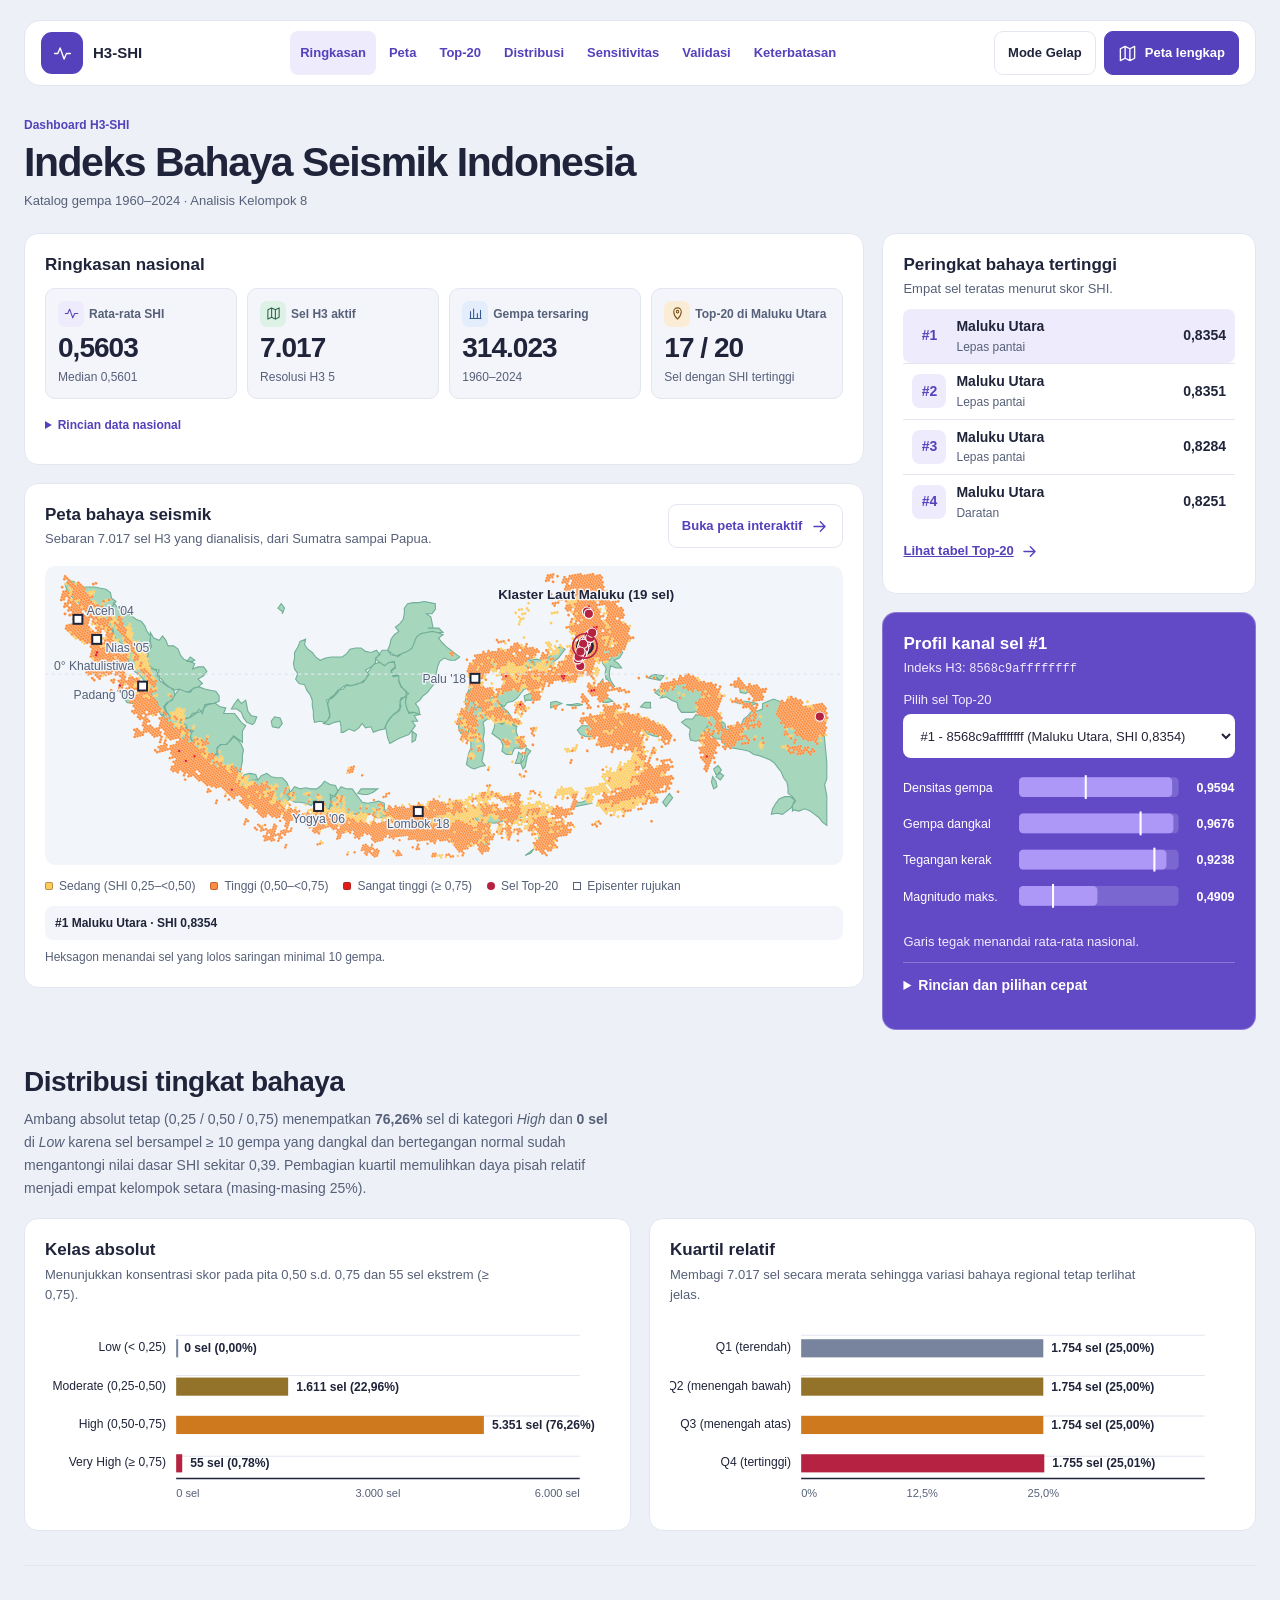
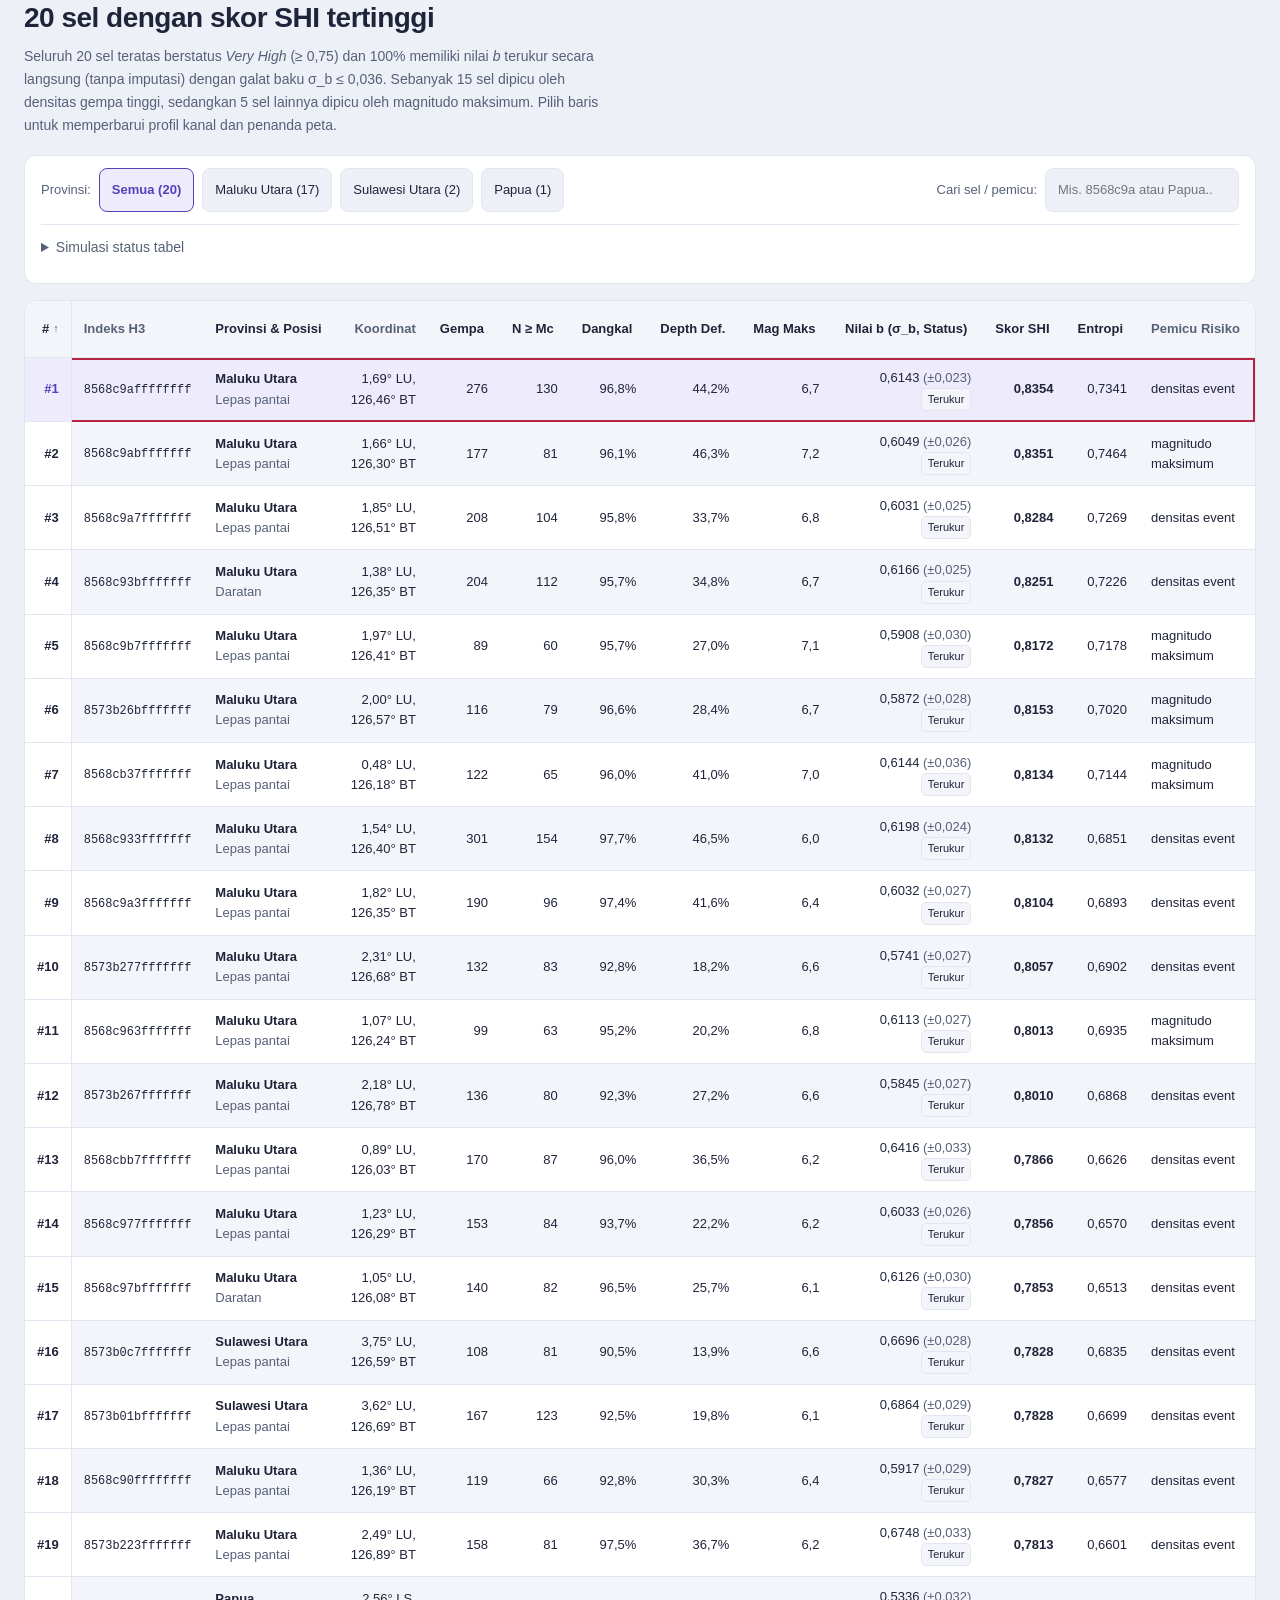
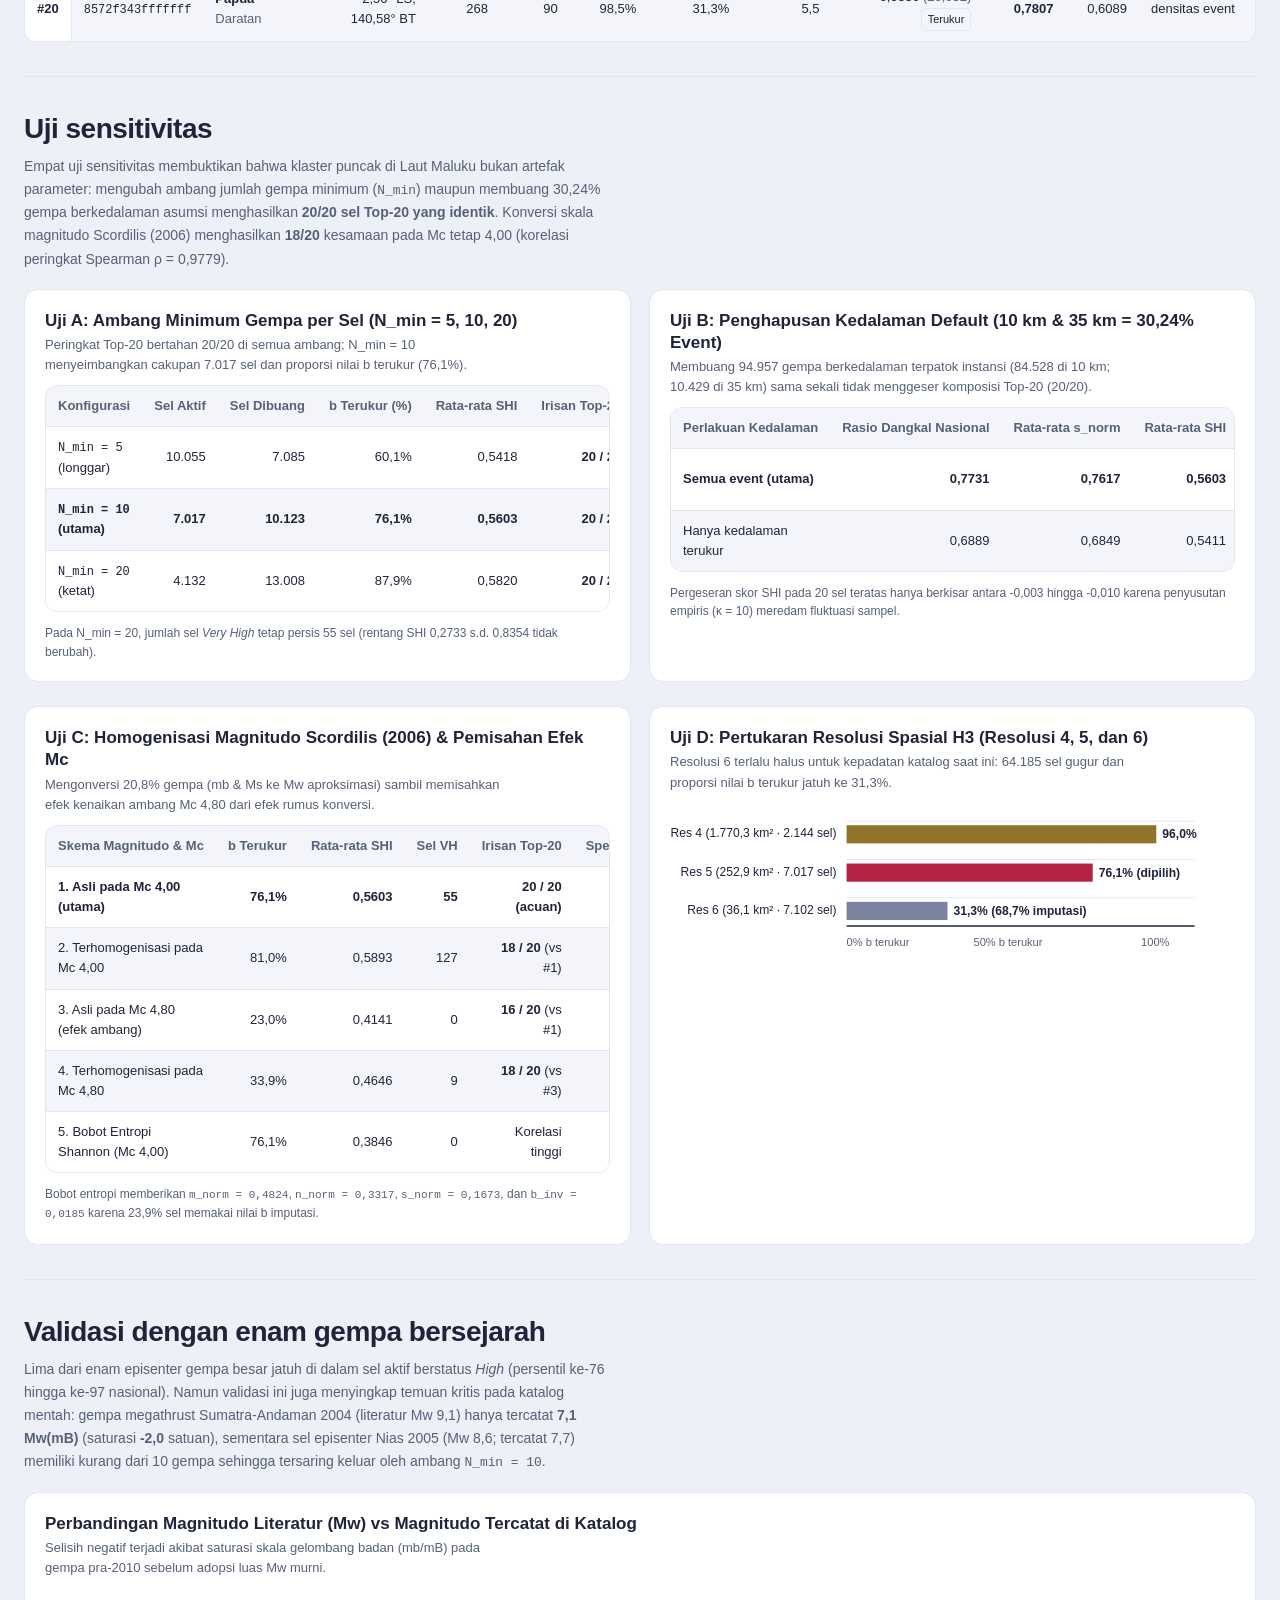
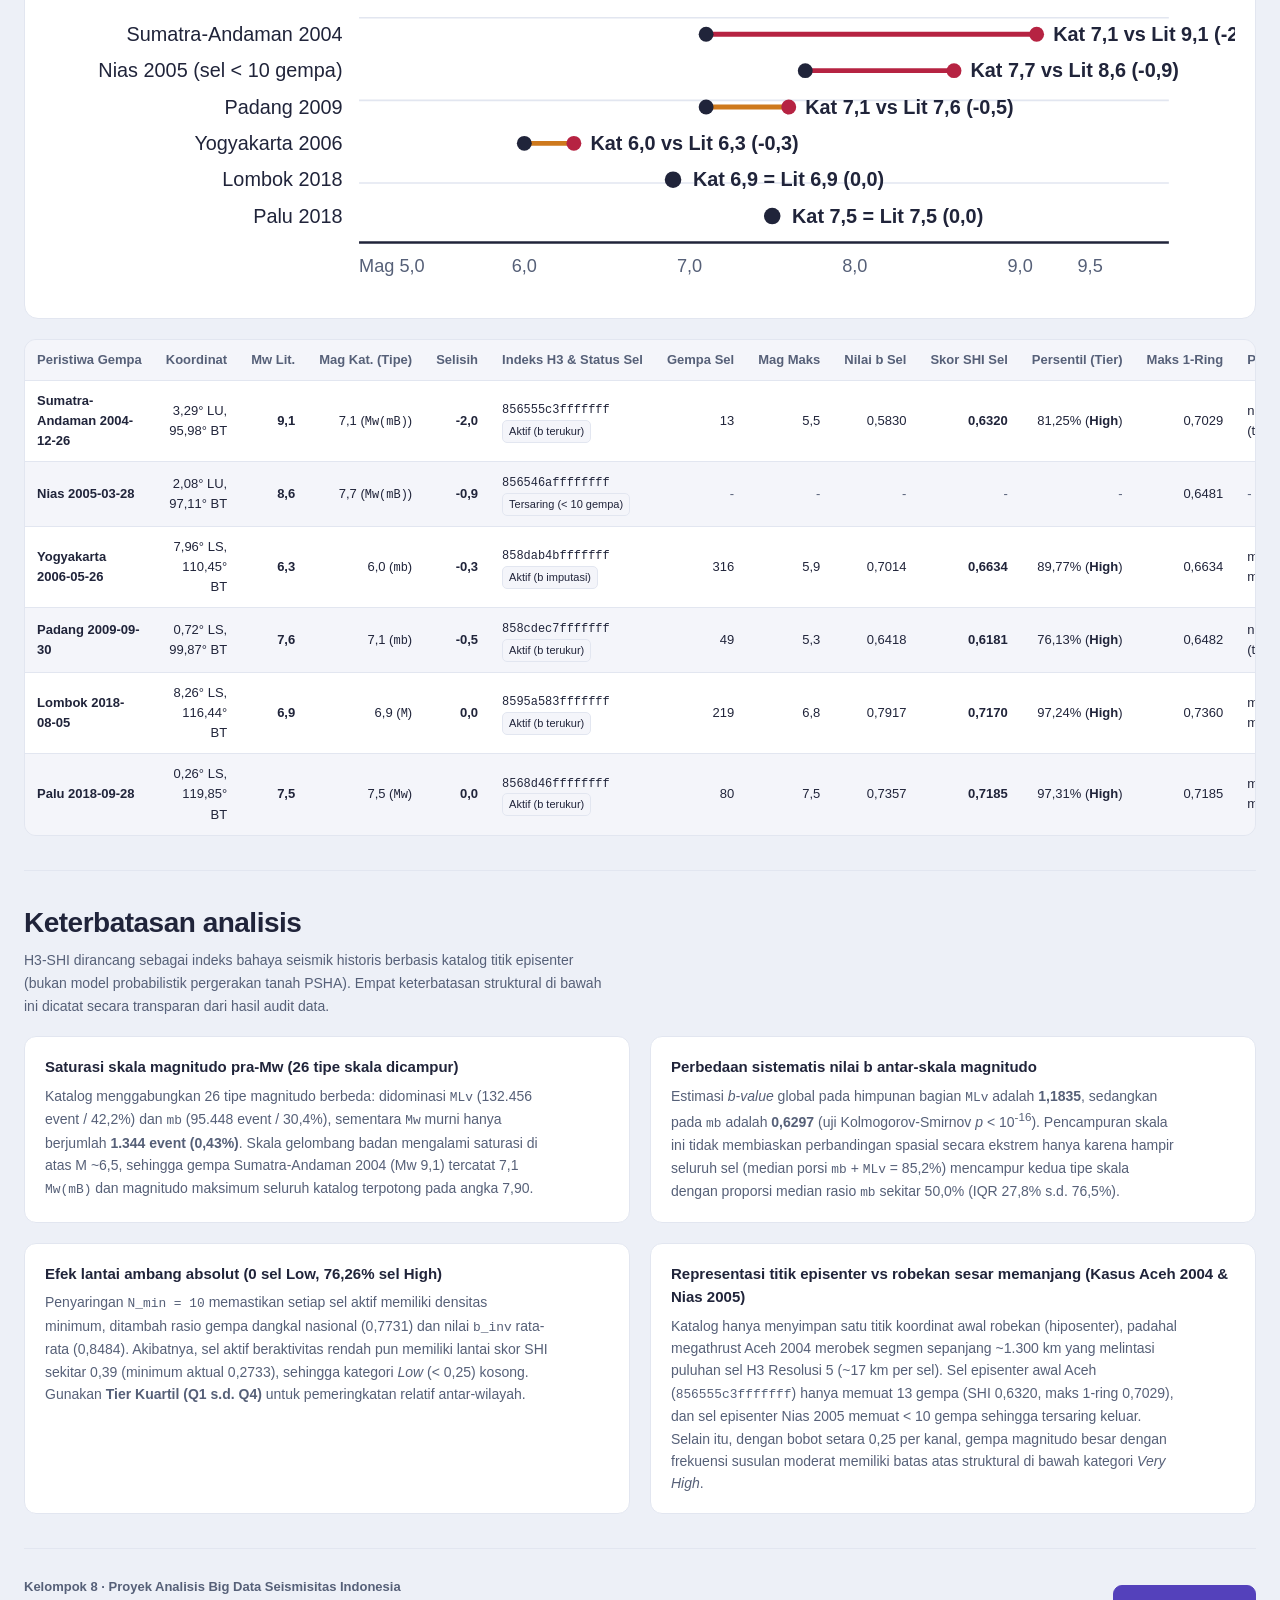
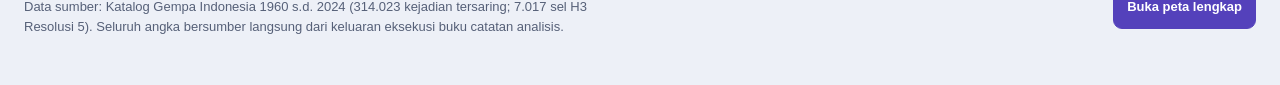
==== commit 11e171cc: "ini udah bener" ====
--- a/index.html
+++ b/index.html
@@ -522,6 +522,42 @@
     .site-footer .btn-link { max-width: 100%; }
     .map-point:focus-visible { stroke: var(--focus-ring); stroke-width: 3px; }
 
+    .page-intro { margin-block: 30px 22px; }
+    h1 { max-width: 32ch; font-size: clamp(26px, 3.2vw, 42px); text-wrap: balance; }
+    .run-meta, .panel-subtitle { line-height: 1.55; }
+    .dashboard-grid, .dashboard-column, .split-2 { gap: 18px; }
+    .panel { padding: 20px; }
+    .panel-title { font-size: 17px; }
+    .kpi-strip { gap: 10px; }
+    .kpi-item { padding: 12px; }
+    .kpi-value { margin-block: 4px; }
+    .map-meta { padding-block: 10px; margin-top: 2px; }
+    .map-legend { gap: 7px 15px; }
+    .map-note { padding-top: 8px; }
+    #map-selection { padding: 8px 10px; background: var(--bg-subtle); border-radius: 8px; }
+    #map-selection:empty { display: none; }
+    .ranking-list button { padding: 7px 9px; }
+    .block-section { padding-block: 34px; }
+    .block-header { margin-bottom: 18px; max-width: 76ch; }
+    .block-question { font-size: clamp(21px, 2.4vw, 28px); margin-bottom: 8px; }
+    .block-answer { line-height: 1.65; }
+    .chart-wrap { overflow-x: auto; padding-bottom: 4px; }
+    .chart-wrap .chart-svg { min-width: 480px; }
+    .profile-panel .cell-detail-dl dd { overflow-wrap: anywhere; }
+    .table-wrap table { border-collapse: separate; border-spacing: 0; font-size: 13px; }
+    .table-wrap th, .table-wrap td { padding: 10px 12px; }
+    .table-wrap tbody tr:nth-child(even) { background: var(--bg-subtle); }
+    .table-wrap tbody tr:last-child td { border-bottom: 0; }
+    .table-wrap tbody tr[data-h3]:hover, .table-wrap tbody tr.is-selected { background: var(--brand-soft); }
+    #top20-table-wrap :is(th, td):first-child { position: sticky; left: 0; background: var(--bg-surface); border-right: 1px solid var(--border-line); }
+    #top20-table-wrap th:first-child { background: var(--bg-subtle); }
+    #top20-table-wrap tr.is-selected td:first-child { background: var(--brand-soft); color: var(--brand); }
+    .table-demo { width: 100%; border-top: 1px solid var(--border-line); }
+    .table-demo summary { width: fit-content; min-height: 44px; padding-block: 12px; cursor: pointer; color: var(--ink-muted); }
+    .table-demo .control-group { padding-bottom: 4px; }
+    .limitation-item p { font-size: 14px; line-height: 1.6; }
+    .site-footer > div:first-child { flex: 1 1 42ch; max-width: 78ch; }
+
     @media (max-width: 1180px) {
       .header-inner { flex-wrap: wrap; }
       .section-nav { order: 1; width: 100%; justify-content: flex-start; border-top: 1px solid var(--border-line); padding-top: 4px; }
@@ -534,14 +570,20 @@
       .container, .site-header { width: calc(100% - 24px); }
       .site-header { margin-block: 12px 17px; }
       .header-inner { padding-inline: 10px; gap: 6px; }
-      .section-nav { overflow-x: auto; flex-wrap: nowrap; }
+      .section-nav { flex-wrap: wrap; gap: 2px; }
+      .section-nav a { padding-inline: 8px; }
+      .page-intro { margin-block: 20px 16px; }
+      .block-section { padding-block: 25px; }
+      .map-heading .btn-link { margin-bottom: 2px; }
       .section-nav a { flex: 0 0 auto; }
       .header-actions .btn-primary-link svg { display: none; }
       .header-actions :is(.btn-control, .btn-link) { padding-inline: 8px; }
       .dashboard-side, .split-2, .limitations-list { grid-template-columns: 1fr; }
       .kpi-strip { grid-template-columns: repeat(2, minmax(0, 1fr)); }
       .cell-detail-dl { grid-template-columns: repeat(2, minmax(0, 1fr)); }
-      .panel { padding: 12px; }
+      .panel { padding: 14px; }
+      .kpi-item { padding: 9px; }
+      .dashboard-grid, .dashboard-column, .split-2 { gap: 12px; }
       .controls-bar, .control-group { align-items: stretch; }
       .select-input, .text-input { font-size: 16px; }
     }
@@ -7657,9 +7699,9 @@
               <span><i class="legend-cell" aria-hidden="true"></i> Sel Top-20</span>
               <span><i aria-hidden="true"></i> Episenter rujukan</span>
             </div>
-            <p id="map-selection" aria-live="polite"></p>
           </div>
-          <p class="kpi-note">Area tanpa heksagon tidak termasuk dalam 7.017 sel yang dianalisis.</p>
+          <p id="map-selection" aria-live="polite"></p>
+          <p class="kpi-note map-note">Heksagon menandai sel yang lolos saringan minimal 10 gempa.</p>
         </section>
       </div>
 
@@ -7697,7 +7739,7 @@
     <!-- BLOK 3: Distribusi Tier Berdampingan -->
     <section id="distribusi-tier" class="block-section" aria-labelledby="heading-tier">
       <div class="block-header">
-        <h2 id="heading-tier" class="block-question">Mengapa kita memerlukan tier kuartil selain tier absolut?</h2>
+        <h2 id="heading-tier" class="block-question">Distribusi tingkat bahaya</h2>
         <p class="block-answer">
           Ambang absolut tetap (0,25 / 0,50 / 0,75) menempatkan <strong>76,26%</strong> sel di kategori <em>High</em> dan <strong>0 sel</strong> di <em>Low</em> karena sel bersampel &ge; 10 gempa yang dangkal dan bertegangan normal sudah mengantongi nilai dasar SHI sekitar 0,39. Pembagian kuartil memulihkan daya pisah relatif menjadi empat kelompok setara (masing-masing 25%).
         </p>
@@ -7705,71 +7747,75 @@
 
       <div class="split-2">
         <div class="panel">
-          <h3 class="panel-title">Distribusi Tier Absolut (Ambang Tetap 0,25 / 0,50 / 0,75)</h3>
+          <h3 class="panel-title">Kelas absolut</h3>
           <p class="panel-subtitle">Menunjukkan konsentrasi skor pada pita 0,50 s.d. 0,75 dan 55 sel ekstrem (&ge; 0,75).</p>
-          <svg class="chart-svg" viewBox="0 0 560 190" width="560" height="190" role="img" aria-label="Grafik batang distribusi tier absolut: Low 0 sel, Moderate 1.611 sel, High 5.351 sel, Very High 55 sel">
-            <line x1="130" y1="20" x2="530" y2="20" class="svg-gridline" />
-            <line x1="130" y1="60" x2="530" y2="60" class="svg-gridline" />
-            <line x1="130" y1="100" x2="530" y2="100" class="svg-gridline" />
-            <line x1="130" y1="140" x2="530" y2="140" class="svg-gridline" />
-            <line x1="130" y1="162" x2="530" y2="162" class="svg-baseline" />
-
-            <!-- Low: 0 -->
-            <text x="120" y="36" text-anchor="end" class="svg-label">Low (&lt; 0,25)</text>
-            <rect x="130" y="24" width="2" height="18" fill="var(--data-low)" />
-            <text x="138" y="37" class="svg-val">0 sel (0,00%)</text>
-
-            <!-- Moderate: 1.611 (30.1% of 5351 -> ~111px) -->
-            <text x="120" y="74" text-anchor="end" class="svg-label">Moderate (0,25-0,50)</text>
-            <rect x="130" y="62" width="111" height="18" fill="var(--data-mod)" />
-            <text x="249" y="75" class="svg-val">1.611 sel (22,96%)</text>
-
-            <!-- High: 5.351 (370px) -->
-            <text x="120" y="112" text-anchor="end" class="svg-label">High (0,50-0,75)</text>
-            <rect x="130" y="100" width="305" height="18" fill="var(--data-high)" />
-            <text x="443" y="113" class="svg-val">5.351 sel (76,26%)</text>
-
-            <!-- Very High: 55 (4px) -->
-            <text x="120" y="150" text-anchor="end" class="svg-label">Very High (&ge; 0,75)</text>
-            <rect x="130" y="138" width="6" height="18" fill="var(--data-accent)" />
-            <text x="144" y="151" class="svg-val">55 sel (0,78%)</text>
-
-            <text x="130" y="180" class="svg-muted">0 sel</text>
-            <text x="330" y="180" text-anchor="middle" class="svg-muted">3.000 sel</text>
-            <text x="530" y="180" text-anchor="end" class="svg-muted">6.000 sel</text>
-          </svg>
+          <div class="chart-wrap" tabindex="0" role="region" aria-label="Grafik batang distribusi tier absolut">
+            <svg class="chart-svg" viewBox="0 0 560 190" width="560" height="190" role="img" aria-label="Grafik batang distribusi tier absolut: Low 0 sel, Moderate 1.611 sel, High 5.351 sel, Very High 55 sel">
+              <line x1="130" y1="20" x2="530" y2="20" class="svg-gridline" />
+              <line x1="130" y1="60" x2="530" y2="60" class="svg-gridline" />
+              <line x1="130" y1="100" x2="530" y2="100" class="svg-gridline" />
+              <line x1="130" y1="140" x2="530" y2="140" class="svg-gridline" />
+              <line x1="130" y1="162" x2="530" y2="162" class="svg-baseline" />
+
+              <!-- Low: 0 -->
+              <text x="120" y="36" text-anchor="end" class="svg-label">Low (&lt; 0,25)</text>
+              <rect x="130" y="24" width="2" height="18" fill="var(--data-low)" />
+              <text x="138" y="37" class="svg-val">0 sel (0,00%)</text>
+
+              <!-- Moderate: 1.611 (30.1% of 5351 -> ~111px) -->
+              <text x="120" y="74" text-anchor="end" class="svg-label">Moderate (0,25-0,50)</text>
+              <rect x="130" y="62" width="111" height="18" fill="var(--data-mod)" />
+              <text x="249" y="75" class="svg-val">1.611 sel (22,96%)</text>
+
+              <!-- High: 5.351 (370px) -->
+              <text x="120" y="112" text-anchor="end" class="svg-label">High (0,50-0,75)</text>
+              <rect x="130" y="100" width="305" height="18" fill="var(--data-high)" />
+              <text x="443" y="113" class="svg-val">5.351 sel (76,26%)</text>
+
+              <!-- Very High: 55 (4px) -->
+              <text x="120" y="150" text-anchor="end" class="svg-label">Very High (&ge; 0,75)</text>
+              <rect x="130" y="138" width="6" height="18" fill="var(--data-accent)" />
+              <text x="144" y="151" class="svg-val">55 sel (0,78%)</text>
+
+              <text x="130" y="180" class="svg-muted">0 sel</text>
+              <text x="330" y="180" text-anchor="middle" class="svg-muted">3.000 sel</text>
+              <text x="530" y="180" text-anchor="end" class="svg-muted">6.000 sel</text>
+            </svg>
+          </div>
         </div>
 
         <div class="panel">
-          <h3 class="panel-title">Distribusi Tier Kuartil Relatif (Berdasarkan Persentil Peringkat)</h3>
+          <h3 class="panel-title">Kuartil relatif</h3>
           <p class="panel-subtitle">Membagi 7.017 sel secara merata sehingga variasi bahaya regional tetap terlihat jelas.</p>
-          <svg class="chart-svg" viewBox="0 0 560 190" width="560" height="190" role="img" aria-label="Grafik batang distribusi tier kuartil: Q1 1.754 sel, Q2 1.754 sel, Q3 1.754 sel, Q4 1.755 sel">
-            <line x1="130" y1="20" x2="530" y2="20" class="svg-gridline" />
-            <line x1="130" y1="60" x2="530" y2="60" class="svg-gridline" />
-            <line x1="130" y1="100" x2="530" y2="100" class="svg-gridline" />
-            <line x1="130" y1="140" x2="530" y2="140" class="svg-gridline" />
-            <line x1="130" y1="162" x2="530" y2="162" class="svg-baseline" />
-
-            <text x="120" y="36" text-anchor="end" class="svg-label">Q1 (terendah)</text>
-            <rect x="130" y="24" width="240" height="18" fill="var(--data-low)" />
-            <text x="378" y="37" class="svg-val">1.754 sel (25,00%)</text>
-
-            <text x="120" y="74" text-anchor="end" class="svg-label">Q2 (menengah bawah)</text>
-            <rect x="130" y="62" width="240" height="18" fill="var(--data-mod)" />
-            <text x="378" y="75" class="svg-val">1.754 sel (25,00%)</text>
-
-            <text x="120" y="112" text-anchor="end" class="svg-label">Q3 (menengah atas)</text>
-            <rect x="130" y="100" width="240" height="18" fill="var(--data-high)" />
-            <text x="378" y="113" class="svg-val">1.754 sel (25,00%)</text>
-
-            <text x="120" y="150" text-anchor="end" class="svg-label">Q4 (tertinggi)</text>
-            <rect x="130" y="138" width="241" height="18" fill="var(--data-accent)" />
-            <text x="379" y="151" class="svg-val">1.755 sel (25,01%)</text>
-
-            <text x="130" y="180" class="svg-muted">0%</text>
-            <text x="250" y="180" text-anchor="middle" class="svg-muted">12,5%</text>
-            <text x="370" y="180" text-anchor="middle" class="svg-muted">25,0%</text>
-          </svg>
+          <div class="chart-wrap" tabindex="0" role="region" aria-label="Grafik batang distribusi tier kuartil">
+            <svg class="chart-svg" viewBox="0 0 560 190" width="560" height="190" role="img" aria-label="Grafik batang distribusi tier kuartil: Q1 1.754 sel, Q2 1.754 sel, Q3 1.754 sel, Q4 1.755 sel">
+              <line x1="130" y1="20" x2="530" y2="20" class="svg-gridline" />
+              <line x1="130" y1="60" x2="530" y2="60" class="svg-gridline" />
+              <line x1="130" y1="100" x2="530" y2="100" class="svg-gridline" />
+              <line x1="130" y1="140" x2="530" y2="140" class="svg-gridline" />
+              <line x1="130" y1="162" x2="530" y2="162" class="svg-baseline" />
+
+              <text x="120" y="36" text-anchor="end" class="svg-label">Q1 (terendah)</text>
+              <rect x="130" y="24" width="240" height="18" fill="var(--data-low)" />
+              <text x="378" y="37" class="svg-val">1.754 sel (25,00%)</text>
+
+              <text x="120" y="74" text-anchor="end" class="svg-label">Q2 (menengah bawah)</text>
+              <rect x="130" y="62" width="240" height="18" fill="var(--data-mod)" />
+              <text x="378" y="75" class="svg-val">1.754 sel (25,00%)</text>
+
+              <text x="120" y="112" text-anchor="end" class="svg-label">Q3 (menengah atas)</text>
+              <rect x="130" y="100" width="240" height="18" fill="var(--data-high)" />
+              <text x="378" y="113" class="svg-val">1.754 sel (25,00%)</text>
+
+              <text x="120" y="150" text-anchor="end" class="svg-label">Q4 (tertinggi)</text>
+              <rect x="130" y="138" width="241" height="18" fill="var(--data-accent)" />
+              <text x="379" y="151" class="svg-val">1.755 sel (25,01%)</text>
+
+              <text x="130" y="180" class="svg-muted">0%</text>
+              <text x="250" y="180" text-anchor="middle" class="svg-muted">12,5%</text>
+              <text x="370" y="180" text-anchor="middle" class="svg-muted">25,0%</text>
+            </svg>
+          </div>
         </div>
       </div>
     </section>
@@ -7777,7 +7823,7 @@
     <!-- BLOK 5: Tabel Top-20 -->
     <section id="top20" class="block-section" aria-labelledby="heading-top20">
       <div class="block-header">
-        <h2 id="heading-top20" class="block-question">Sel H3 mana saja yang menempati 20 peringkat bahaya tertinggi?</h2>
+        <h2 id="heading-top20" class="block-question">20 sel dengan skor SHI tertinggi</h2>
         <p class="block-answer">
           Seluruh 20 sel teratas berstatus <em>Very High</em> (&ge; 0,75) dan 100% memiliki nilai <em>b</em> terukur secara langsung (tanpa imputasi) dengan galat baku &sigma;_b &le; 0,036. Sebanyak 15 sel dipicu oleh densitas gempa tinggi, sedangkan 5 sel lainnya dipicu oleh magnitudo maksimum. Pilih baris untuk memperbarui profil kanal dan penanda peta.
         </p>
@@ -7797,17 +7843,19 @@
           <input type="search" id="table-search" class="text-input" placeholder="Mis. 8568c9a atau Papua..." autocomplete="off">
         </div>
 
-        <div class="control-group" role="group" aria-label="Simulasi status antarmuka tabel">
-          <span class="control-label">Status tampilan:</span>
+        <details class="table-demo">
+          <summary>Simulasi status tabel</summary>
+          <div class="control-group" role="group" aria-label="Simulasi status antarmuka tabel">
           <button type="button" class="filter-btn state-mode-btn" data-state="normal" aria-pressed="true">Data Aktif</button>
           <button type="button" class="filter-btn state-mode-btn" data-state="loading" aria-pressed="false">Memuat</button>
           <button type="button" class="filter-btn state-mode-btn" data-state="error" aria-pressed="false">Galat</button>
-        </div>
+          </div>
+        </details>
       </div>
 
       <div id="top20-state-container" class="ui-state-box" hidden aria-live="polite"></div>
 
-      <div class="table-wrap" id="top20-table-wrap">
+      <div class="table-wrap" id="top20-table-wrap" tabindex="0" role="region" aria-label="Tabel peringkat Top-20. Gulir untuk melihat semua kolom.">
         <table aria-label="Tabel 20 sel H3 dengan skor bahaya seismik tertinggi">
           <thead>
             <tr>
@@ -7854,7 +7902,7 @@
     <!-- BLOK 6: Ringkasan Sensitivitas (4 Pengujian) -->
     <section id="sensitivitas" class="block-section" aria-labelledby="heading-sensitivitas">
       <div class="block-header">
-        <h2 id="heading-sensitivitas" class="block-question">Seberapa kokoh peringkat Top-20 terhadap perubahan parameter metodologis?</h2>
+        <h2 id="heading-sensitivitas" class="block-question">Uji sensitivitas</h2>
         <p class="block-answer">
           Empat uji sensitivitas membuktikan bahwa klaster puncak di Laut Maluku bukan artefak parameter: mengubah ambang jumlah gempa minimum (<code>N_min</code>) maupun membuang 30,24% gempa berkedalaman asumsi menghasilkan <strong>20/20 sel Top-20 yang identik</strong>. Konversi skala magnitudo Scordilis (2006) menghasilkan <strong>18/20</strong> kesamaan pada Mc tetap 4,00 (korelasi peringkat Spearman &rho; = 0,9779).
         </p>
@@ -7865,7 +7913,7 @@
         <div class="panel">
           <h3 class="panel-title">Uji A: Ambang Minimum Gempa per Sel (N_min = 5, 10, 20)</h3>
           <p class="panel-subtitle">Peringkat Top-20 bertahan 20/20 di semua ambang; N_min = 10 menyeimbangkan cakupan 7.017 sel dan proporsi nilai b terukur (76,1%).</p>
-          <div class="table-wrap" style="margin-bottom: 12px;">
+          <div class="table-wrap" tabindex="0" role="region" aria-label="Tabel sensitivitas ambang N_min" style="margin-bottom: 12px;">
             <table aria-label="Tabel sensitivitas ambang N_min">
               <thead>
                 <tr>
@@ -7912,7 +7960,7 @@
         <div class="panel">
           <h3 class="panel-title">Uji B: Penghapusan Kedalaman Default (10 km &amp; 35 km = 30,24% Event)</h3>
           <p class="panel-subtitle">Membuang 94.957 gempa berkedalaman terpatok instansi (84.528 di 10 km; 10.429 di 35 km) sama sekali tidak menggeser komposisi Top-20 (20/20).</p>
-          <div class="table-wrap" style="margin-bottom: 12px;">
+          <div class="table-wrap" tabindex="0" role="region" aria-label="Tabel sensitivitas penghapusan kedalaman default" style="margin-bottom: 12px;">
             <table aria-label="Tabel sensitivitas penghapusan kedalaman default">
               <thead>
                 <tr>
@@ -7953,7 +8001,7 @@
         <div class="panel">
           <h3 class="panel-title">Uji C: Homogenisasi Magnitudo Scordilis (2006) &amp; Pemisahan Efek Mc</h3>
           <p class="panel-subtitle">Mengonversi 20,8% gempa (mb &amp; Ms ke Mw aproksimasi) sambil memisahkan efek kenaikan ambang Mc 4,80 dari efek rumus konversi.</p>
-          <div class="table-wrap" style="margin-bottom: 12px;">
+          <div class="table-wrap" tabindex="0" role="region" aria-label="Tabel sensitivitas homogenisasi magnitudo dan bobot entropi" style="margin-bottom: 12px;">
             <table aria-label="Tabel sensitivitas homogenisasi magnitudo dan bobot entropi">
               <thead>
                 <tr>
@@ -8016,31 +8064,33 @@
         <div class="panel">
           <h3 class="panel-title">Uji D: Pertukaran Resolusi Spasial H3 (Resolusi 4, 5, dan 6)</h3>
           <p class="panel-subtitle">Resolusi 6 terlalu halus untuk kepadatan katalog saat ini: 64.185 sel gugur dan proporsi nilai b terukur jatuh ke 31,3%.</p>
-          <svg class="chart-svg" viewBox="0 0 560 155" width="560" height="155" role="img" aria-label="Grafik batang persentase sel dengan nilai b terukur per resolusi H3: Resolusi 4 sebesar 96,0%, Resolusi 5 sebesar 76,1%, Resolusi 6 sebesar 31,3%">
-            <line x1="175" y1="18" x2="520" y2="18" class="svg-gridline" />
-            <line x1="175" y1="56" x2="520" y2="56" class="svg-gridline" />
-            <line x1="175" y1="94" x2="520" y2="94" class="svg-gridline" />
-            <line x1="175" y1="122" x2="520" y2="122" class="svg-baseline" />
-
-            <!-- Res 4: 96.0% of 320px = 307px -->
-            <text x="165" y="34" text-anchor="end" class="svg-label">Res 4 (1.770,3 km&sup2; &middot; 2.144 sel)</text>
-            <rect x="175" y="22" width="307" height="18" fill="var(--data-mod)" />
-            <text x="488" y="35" class="svg-val">96,0%</text>
-
-            <!-- Res 5: 76.1% of 320px = 244px -->
-            <text x="165" y="72" text-anchor="end" class="svg-label">Res 5 (252,9 km&sup2; &middot; 7.017 sel)</text>
-            <rect x="175" y="60" width="244" height="18" fill="var(--data-accent)" />
-            <text x="425" y="73" class="svg-val">76,1% (dipilih)</text>
-
-            <!-- Res 6: 31.3% of 320px = 100px -->
-            <text x="165" y="110" text-anchor="end" class="svg-label">Res 6 (36,1 km&sup2; &middot; 7.102 sel)</text>
-            <rect x="175" y="98" width="100" height="18" fill="var(--data-low)" />
-            <text x="281" y="111" class="svg-val">31,3% (68,7% imputasi)</text>
-
-            <text x="175" y="142" class="svg-muted">0% b terukur</text>
-            <text x="335" y="142" text-anchor="middle" class="svg-muted">50% b terukur</text>
-            <text x="495" y="142" text-anchor="end" class="svg-muted">100%</text>
-          </svg>
+          <div class="chart-wrap" tabindex="0" role="region" aria-label="Grafik batang persentase sel dengan nilai b terukur per resolusi H3">
+            <svg class="chart-svg" viewBox="0 0 560 155" width="560" height="155" role="img" aria-label="Grafik batang persentase sel dengan nilai b terukur per resolusi H3: Resolusi 4 sebesar 96,0%, Resolusi 5 sebesar 76,1%, Resolusi 6 sebesar 31,3%">
+              <line x1="175" y1="18" x2="520" y2="18" class="svg-gridline" />
+              <line x1="175" y1="56" x2="520" y2="56" class="svg-gridline" />
+              <line x1="175" y1="94" x2="520" y2="94" class="svg-gridline" />
+              <line x1="175" y1="122" x2="520" y2="122" class="svg-baseline" />
+
+              <!-- Res 4: 96.0% of 320px = 307px -->
+              <text x="165" y="34" text-anchor="end" class="svg-label">Res 4 (1.770,3 km&sup2; &middot; 2.144 sel)</text>
+              <rect x="175" y="22" width="307" height="18" fill="var(--data-mod)" />
+              <text x="488" y="35" class="svg-val">96,0%</text>
+
+              <!-- Res 5: 76.1% of 320px = 244px -->
+              <text x="165" y="72" text-anchor="end" class="svg-label">Res 5 (252,9 km&sup2; &middot; 7.017 sel)</text>
+              <rect x="175" y="60" width="244" height="18" fill="var(--data-accent)" />
+              <text x="425" y="73" class="svg-val">76,1% (dipilih)</text>
+
+              <!-- Res 6: 31.3% of 320px = 100px -->
+              <text x="165" y="110" text-anchor="end" class="svg-label">Res 6 (36,1 km&sup2; &middot; 7.102 sel)</text>
+              <rect x="175" y="98" width="100" height="18" fill="var(--data-low)" />
+              <text x="281" y="111" class="svg-val">31,3% (68,7% imputasi)</text>
+
+              <text x="175" y="142" class="svg-muted">0% b terukur</text>
+              <text x="335" y="142" text-anchor="middle" class="svg-muted">50% b terukur</text>
+              <text x="495" y="142" text-anchor="end" class="svg-muted">100%</text>
+            </svg>
+          </div>
         </div>
       </div>
     </section>
@@ -8048,7 +8098,7 @@
     <!-- BLOK 7: Validasi Event Rujukan (6 Gempa Besar Bersejarah) -->
     <section id="validasi-event" class="block-section" aria-labelledby="heading-validasi">
       <div class="block-header">
-        <h2 id="heading-validasi" class="block-question">Bagaimana kinerja H3-SHI pada 6 gempa merusak bersejarah di Indonesia?</h2>
+        <h2 id="heading-validasi" class="block-question">Validasi dengan enam gempa bersejarah</h2>
         <p class="block-answer">
           Lima dari enam episenter gempa besar jatuh di dalam sel aktif berstatus <em>High</em> (persentil ke-76 hingga ke-97 nasional). Namun validasi ini juga menyingkap temuan kritis pada katalog mentah: gempa megathrust Sumatra-Andaman 2004 (literatur Mw 9,1) hanya tercatat <strong>7,1 Mw(mB)</strong> (saturasi <strong>-2,0</strong> satuan), sementara sel episenter Nias 2005 (Mw 8,6; tercatat 7,7) memiliki kurang dari 10 gempa sehingga tersaring keluar oleh ambang <code>N_min = 10</code>.
         </p>
@@ -8057,61 +8107,63 @@
       <div class="panel" style="margin-bottom: 20px;">
         <h3 class="panel-title">Perbandingan Magnitudo Literatur (Mw) vs Magnitudo Tercatat di Katalog</h3>
         <p class="panel-subtitle">Selisih negatif terjadi akibat saturasi skala gelombang badan (mb/mB) pada gempa pra-2010 sebelum adopsi luas Mw murni.</p>
-        <svg class="chart-svg" viewBox="0 0 720 185" width="720" height="185" role="img" aria-label="Grafik perbandingan magnitudo literatur dan katalog untuk 6 gempa rujukan">
-          <line x1="190" y1="18" x2="680" y2="18" class="svg-gridline" />
-          <line x1="190" y1="68" x2="680" y2="68" class="svg-gridline" />
-          <line x1="190" y1="118" x2="680" y2="118" class="svg-gridline" />
-          <line x1="190" y1="154" x2="680" y2="154" class="svg-baseline" />
-
-          <!-- Skala X: Mag 5.0 di x=190 s.d. Mag 9.5 di x=640 (100px per 1.0 mag) -->
-          <!-- Aceh 2004: Lit 9.1 (x=600), Kat 7.1 (x=400) -->
-          <text x="180" y="32" text-anchor="end" class="svg-label">Sumatra-Andaman 2004</text>
-          <line x1="400" y1="28" x2="600" y2="28" stroke="var(--data-accent)" stroke-width="3" />
-          <circle cx="400" cy="28" r="4.5" fill="var(--ink-primary)" />
-          <circle cx="600" cy="28" r="4.5" fill="var(--data-accent)" />
-          <text x="610" y="32" class="svg-val">Kat 7,1 vs Lit 9,1 (-2,0)</text>
-
-          <!-- Nias 2005: Lit 8.6 (x=550), Kat 7.7 (x=460) -->
-          <text x="180" y="54" text-anchor="end" class="svg-label">Nias 2005 (sel &lt; 10 gempa)</text>
-          <line x1="460" y1="50" x2="550" y2="50" stroke="var(--data-accent)" stroke-width="3" />
-          <circle cx="460" cy="50" r="4.5" fill="var(--ink-primary)" />
-          <circle cx="550" cy="50" r="4.5" fill="var(--data-accent)" />
-          <text x="560" y="54" class="svg-val">Kat 7,7 vs Lit 8,6 (-0,9)</text>
-
-          <!-- Padang 2009: Lit 7.6 (x=450), Kat 7.1 (x=400) -->
-          <text x="180" y="76" text-anchor="end" class="svg-label">Padang 2009</text>
-          <line x1="400" y1="72" x2="450" y2="72" stroke="var(--data-high)" stroke-width="3" />
-          <circle cx="400" cy="72" r="4.5" fill="var(--ink-primary)" />
-          <circle cx="450" cy="72" r="4.5" fill="var(--data-accent)" />
-          <text x="460" y="76" class="svg-val">Kat 7,1 vs Lit 7,6 (-0,5)</text>
-
-          <!-- Yogyakarta 2006: Lit 6.3 (x=320), Kat 6.0 (x=290) -->
-          <text x="180" y="98" text-anchor="end" class="svg-label">Yogyakarta 2006</text>
-          <line x1="290" y1="94" x2="320" y2="94" stroke="var(--data-high)" stroke-width="3" />
-          <circle cx="290" cy="94" r="4.5" fill="var(--ink-primary)" />
-          <circle cx="320" cy="94" r="4.5" fill="var(--data-accent)" />
-          <text x="330" y="98" class="svg-val">Kat 6,0 vs Lit 6,3 (-0,3)</text>
-
-          <!-- Lombok 2018: Lit 6.9 (x=380), Kat 6.9 (x=380) -->
-          <text x="180" y="120" text-anchor="end" class="svg-label">Lombok 2018</text>
-          <circle cx="380" cy="116" r="5" fill="var(--ink-primary)" />
-          <text x="392" y="120" class="svg-val">Kat 6,9 = Lit 6,9 (0,0)</text>
-
-          <!-- Palu 2018: Lit 7.5 (x=440), Kat 7.5 (x=440) -->
-          <text x="180" y="142" text-anchor="end" class="svg-label">Palu 2018</text>
-          <circle cx="440" cy="138" r="5" fill="var(--ink-primary)" />
-          <text x="452" y="142" class="svg-val">Kat 7,5 = Lit 7,5 (0,0)</text>
-
-          <text x="190" y="172" class="svg-muted">Mag 5,0</text>
-          <text x="290" y="172" text-anchor="middle" class="svg-muted">6,0</text>
-          <text x="390" y="172" text-anchor="middle" class="svg-muted">7,0</text>
-          <text x="490" y="172" text-anchor="middle" class="svg-muted">8,0</text>
-          <text x="590" y="172" text-anchor="middle" class="svg-muted">9,0</text>
-          <text x="640" y="172" text-anchor="end" class="svg-muted">9,5</text>
-        </svg>
+        <div class="chart-wrap" tabindex="0" role="region" aria-label="Grafik perbandingan magnitudo literatur dan katalog untuk 6 gempa rujukan">
+          <svg class="chart-svg" viewBox="0 0 720 185" width="720" height="185" role="img" aria-label="Grafik perbandingan magnitudo literatur dan katalog untuk 6 gempa rujukan">
+            <line x1="190" y1="18" x2="680" y2="18" class="svg-gridline" />
+            <line x1="190" y1="68" x2="680" y2="68" class="svg-gridline" />
+            <line x1="190" y1="118" x2="680" y2="118" class="svg-gridline" />
+            <line x1="190" y1="154" x2="680" y2="154" class="svg-baseline" />
+
+            <!-- Skala X: Mag 5.0 di x=190 s.d. Mag 9.5 di x=640 (100px per 1.0 mag) -->
+            <!-- Aceh 2004: Lit 9.1 (x=600), Kat 7.1 (x=400) -->
+            <text x="180" y="32" text-anchor="end" class="svg-label">Sumatra-Andaman 2004</text>
+            <line x1="400" y1="28" x2="600" y2="28" stroke="var(--data-accent)" stroke-width="3" />
+            <circle cx="400" cy="28" r="4.5" fill="var(--ink-primary)" />
+            <circle cx="600" cy="28" r="4.5" fill="var(--data-accent)" />
+            <text x="610" y="32" class="svg-val">Kat 7,1 vs Lit 9,1 (-2,0)</text>
+
+            <!-- Nias 2005: Lit 8.6 (x=550), Kat 7.7 (x=460) -->
+            <text x="180" y="54" text-anchor="end" class="svg-label">Nias 2005 (sel &lt; 10 gempa)</text>
+            <line x1="460" y1="50" x2="550" y2="50" stroke="var(--data-accent)" stroke-width="3" />
+            <circle cx="460" cy="50" r="4.5" fill="var(--ink-primary)" />
+            <circle cx="550" cy="50" r="4.5" fill="var(--data-accent)" />
+            <text x="560" y="54" class="svg-val">Kat 7,7 vs Lit 8,6 (-0,9)</text>
+
+            <!-- Padang 2009: Lit 7.6 (x=450), Kat 7.1 (x=400) -->
+            <text x="180" y="76" text-anchor="end" class="svg-label">Padang 2009</text>
+            <line x1="400" y1="72" x2="450" y2="72" stroke="var(--data-high)" stroke-width="3" />
+            <circle cx="400" cy="72" r="4.5" fill="var(--ink-primary)" />
+            <circle cx="450" cy="72" r="4.5" fill="var(--data-accent)" />
+            <text x="460" y="76" class="svg-val">Kat 7,1 vs Lit 7,6 (-0,5)</text>
+
+            <!-- Yogyakarta 2006: Lit 6.3 (x=320), Kat 6.0 (x=290) -->
+            <text x="180" y="98" text-anchor="end" class="svg-label">Yogyakarta 2006</text>
+            <line x1="290" y1="94" x2="320" y2="94" stroke="var(--data-high)" stroke-width="3" />
+            <circle cx="290" cy="94" r="4.5" fill="var(--ink-primary)" />
+            <circle cx="320" cy="94" r="4.5" fill="var(--data-accent)" />
+            <text x="330" y="98" class="svg-val">Kat 6,0 vs Lit 6,3 (-0,3)</text>
+
+            <!-- Lombok 2018: Lit 6.9 (x=380), Kat 6.9 (x=380) -->
+            <text x="180" y="120" text-anchor="end" class="svg-label">Lombok 2018</text>
+            <circle cx="380" cy="116" r="5" fill="var(--ink-primary)" />
+            <text x="392" y="120" class="svg-val">Kat 6,9 = Lit 6,9 (0,0)</text>
+
+            <!-- Palu 2018: Lit 7.5 (x=440), Kat 7.5 (x=440) -->
+            <text x="180" y="142" text-anchor="end" class="svg-label">Palu 2018</text>
+            <circle cx="440" cy="138" r="5" fill="var(--ink-primary)" />
+            <text x="452" y="142" class="svg-val">Kat 7,5 = Lit 7,5 (0,0)</text>
+
+            <text x="190" y="172" class="svg-muted">Mag 5,0</text>
+            <text x="290" y="172" text-anchor="middle" class="svg-muted">6,0</text>
+            <text x="390" y="172" text-anchor="middle" class="svg-muted">7,0</text>
+            <text x="490" y="172" text-anchor="middle" class="svg-muted">8,0</text>
+            <text x="590" y="172" text-anchor="middle" class="svg-muted">9,0</text>
+            <text x="640" y="172" text-anchor="end" class="svg-muted">9,5</text>
+          </svg>
+        </div>
       </div>
 
-      <div class="table-wrap">
+      <div class="table-wrap" tabindex="0" role="region" aria-label="Tabel validasi gempa. Gulir untuk melihat semua kolom.">
         <table aria-label="Tabel validasi 6 gempa besar bersejarah terhadap sel H3">
           <thead>
             <tr>
@@ -8138,7 +8190,7 @@
     <!-- BLOK 8: Keterbatasan Metodologis & Data -->
     <section id="keterbatasan" class="block-section" aria-labelledby="heading-keterbatasan">
       <div class="block-header">
-        <h2 id="heading-keterbatasan" class="block-question">Apa keterbatasan utama yang wajib diperhatikan saat menginterpretasikan H3-SHI?</h2>
+        <h2 id="heading-keterbatasan" class="block-question">Keterbatasan analisis</h2>
         <p class="block-answer">
           H3-SHI dirancang sebagai indeks bahaya seismik historis berbasis katalog titik episenter (bukan model probabilistik pergerakan tanah PSHA). Empat keterbatasan struktural di bawah ini dicatat secara transparan dari hasil audit data.
         </p>
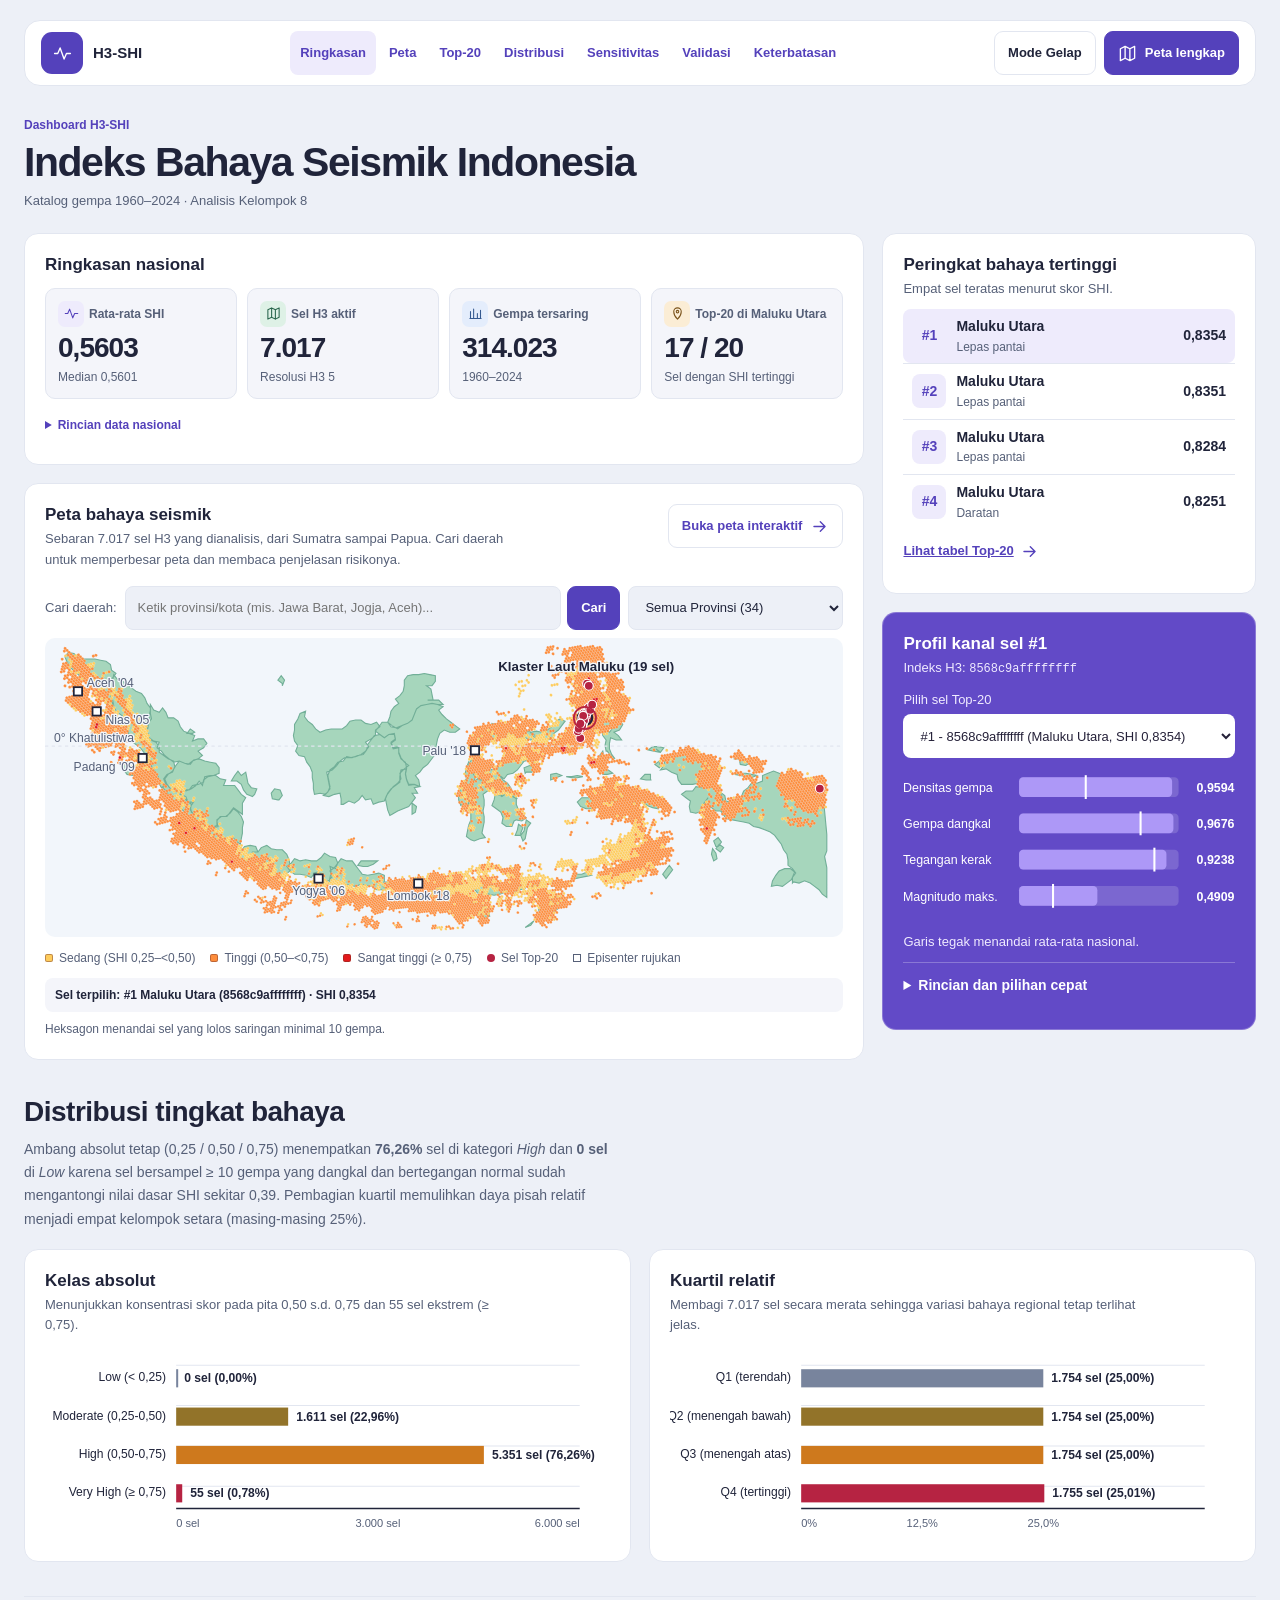
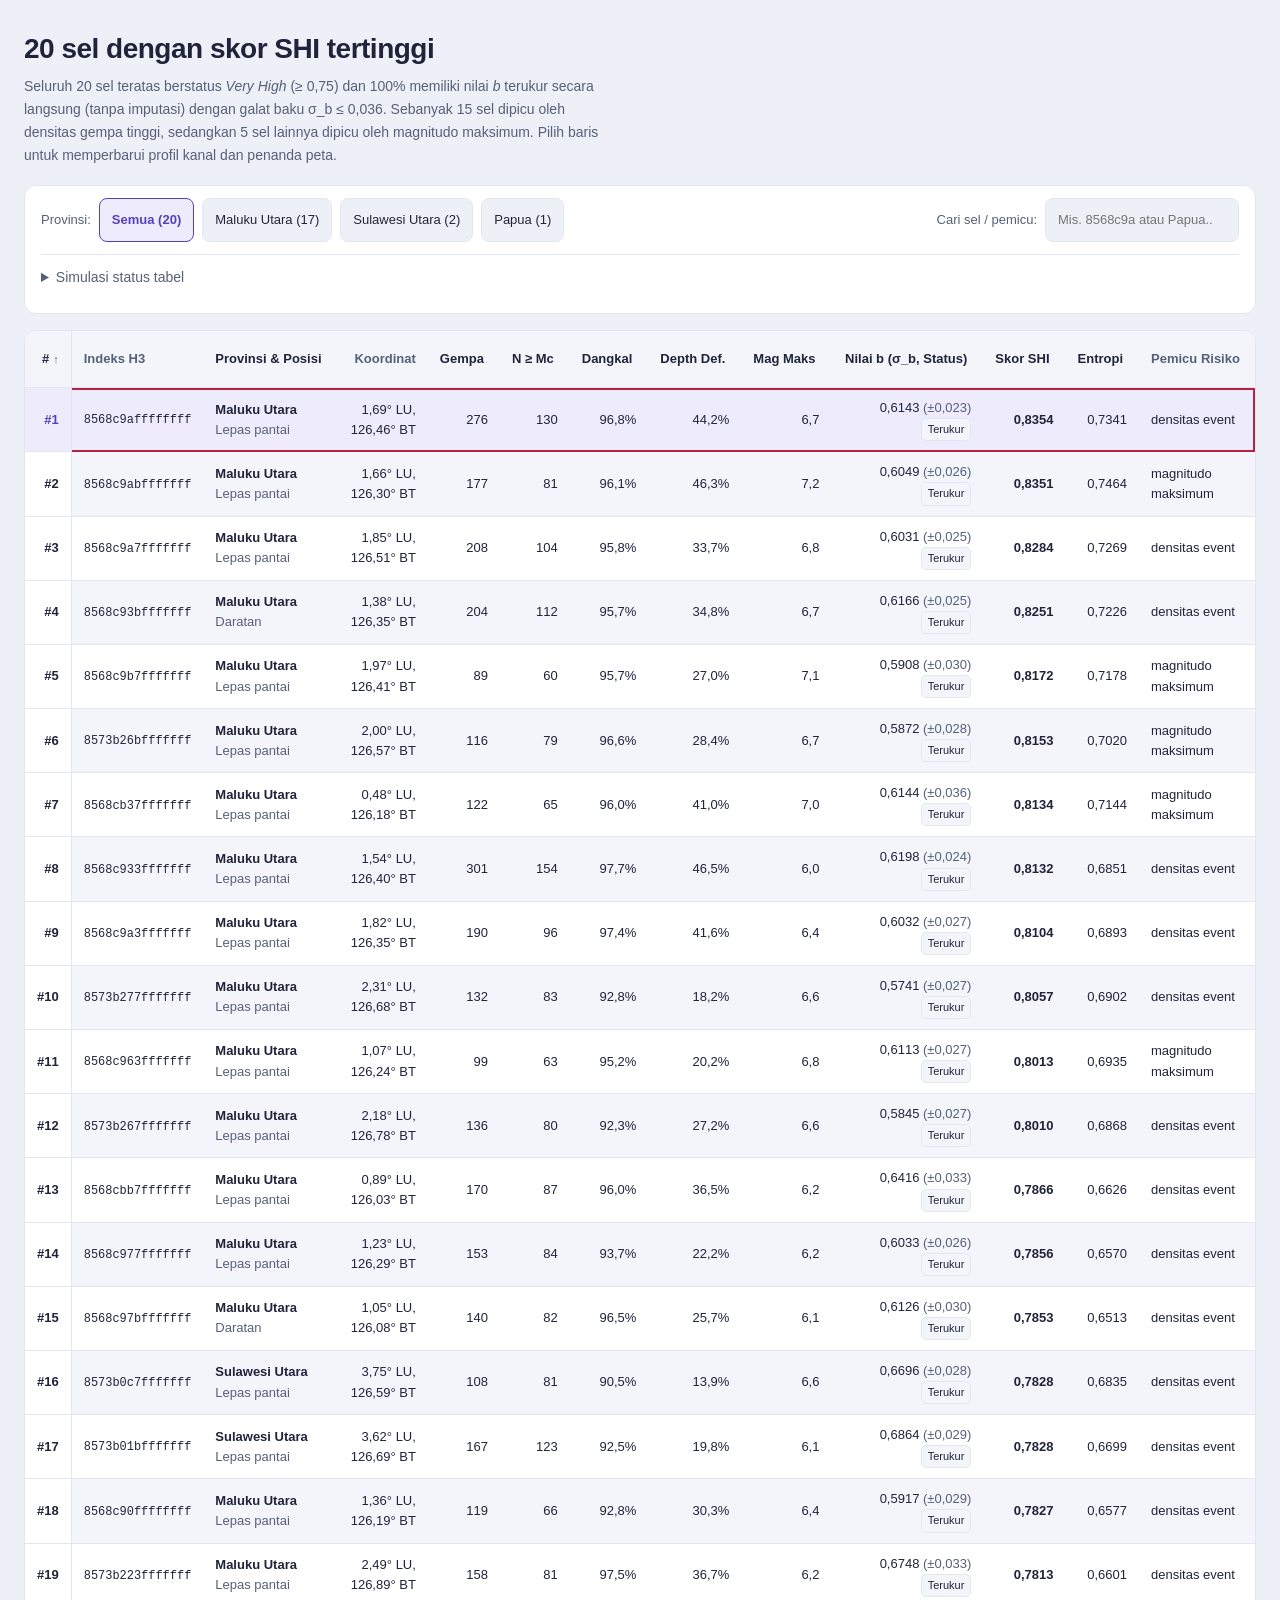
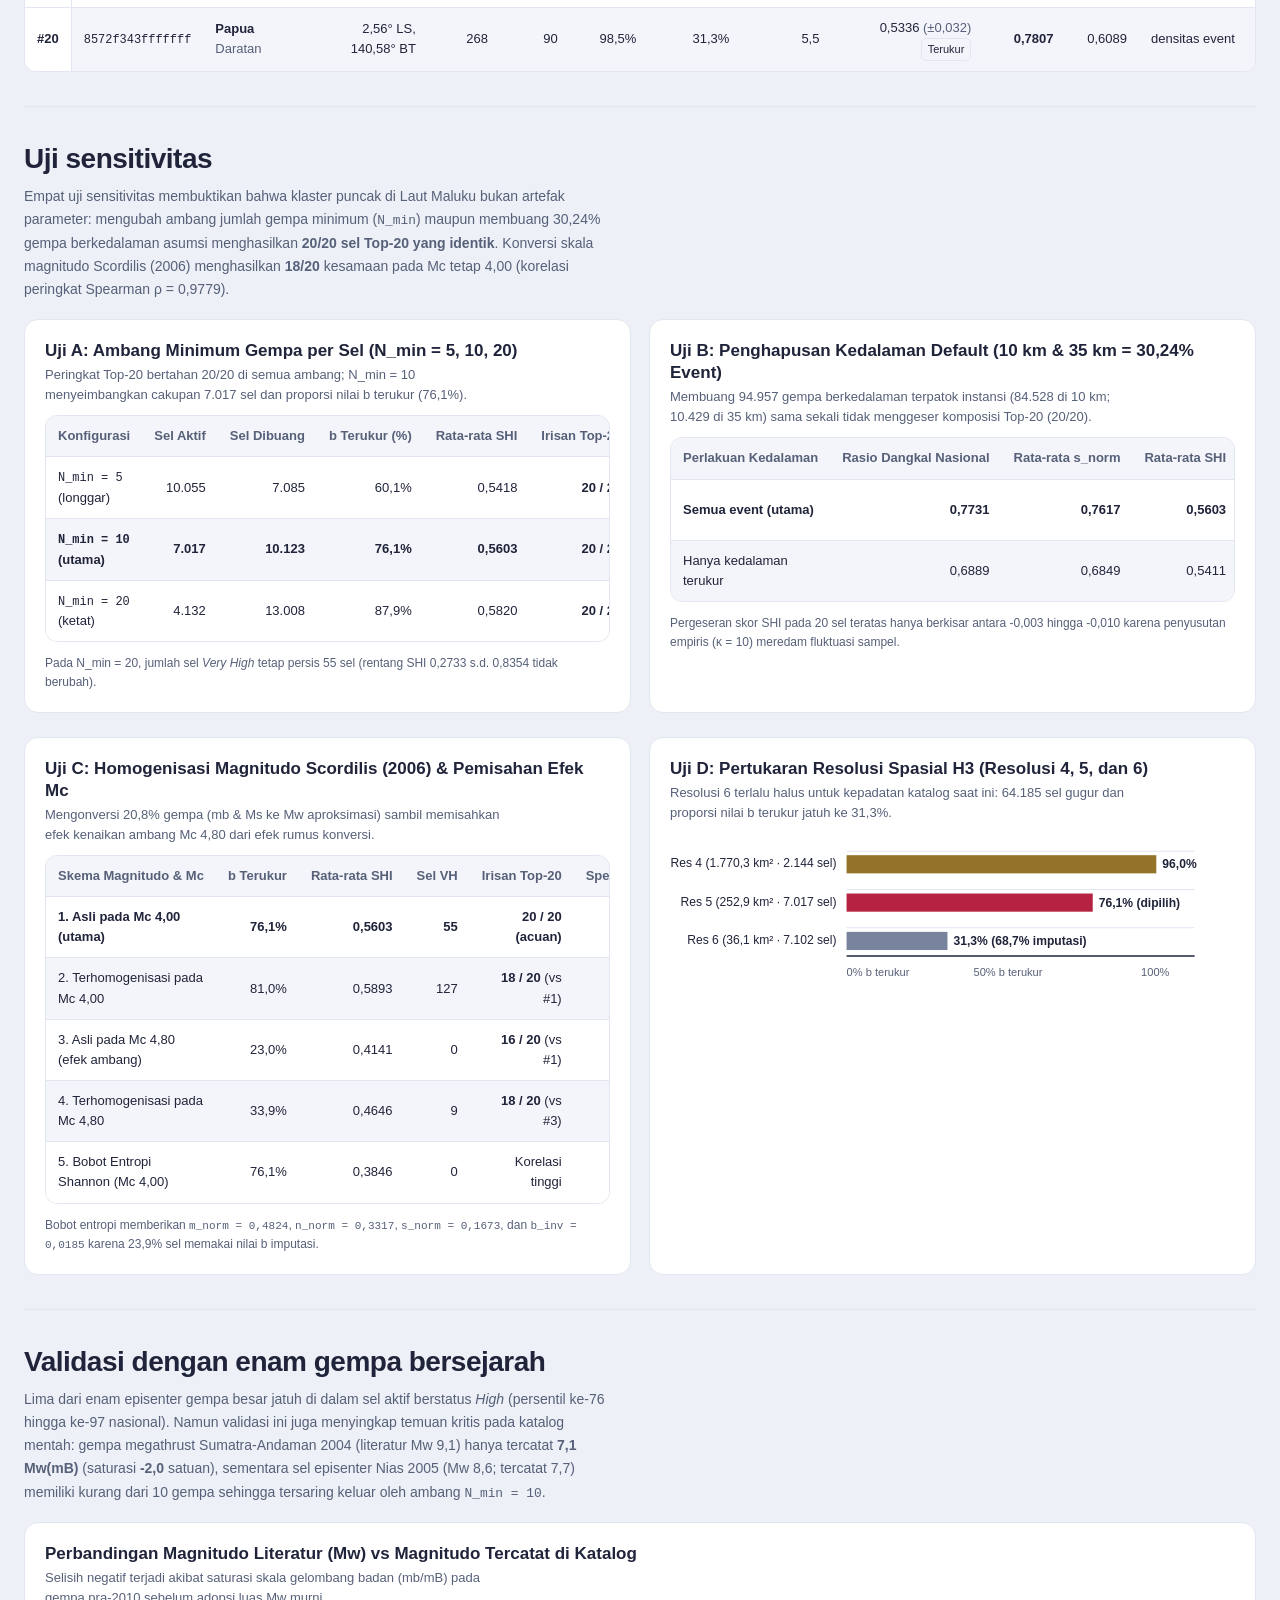
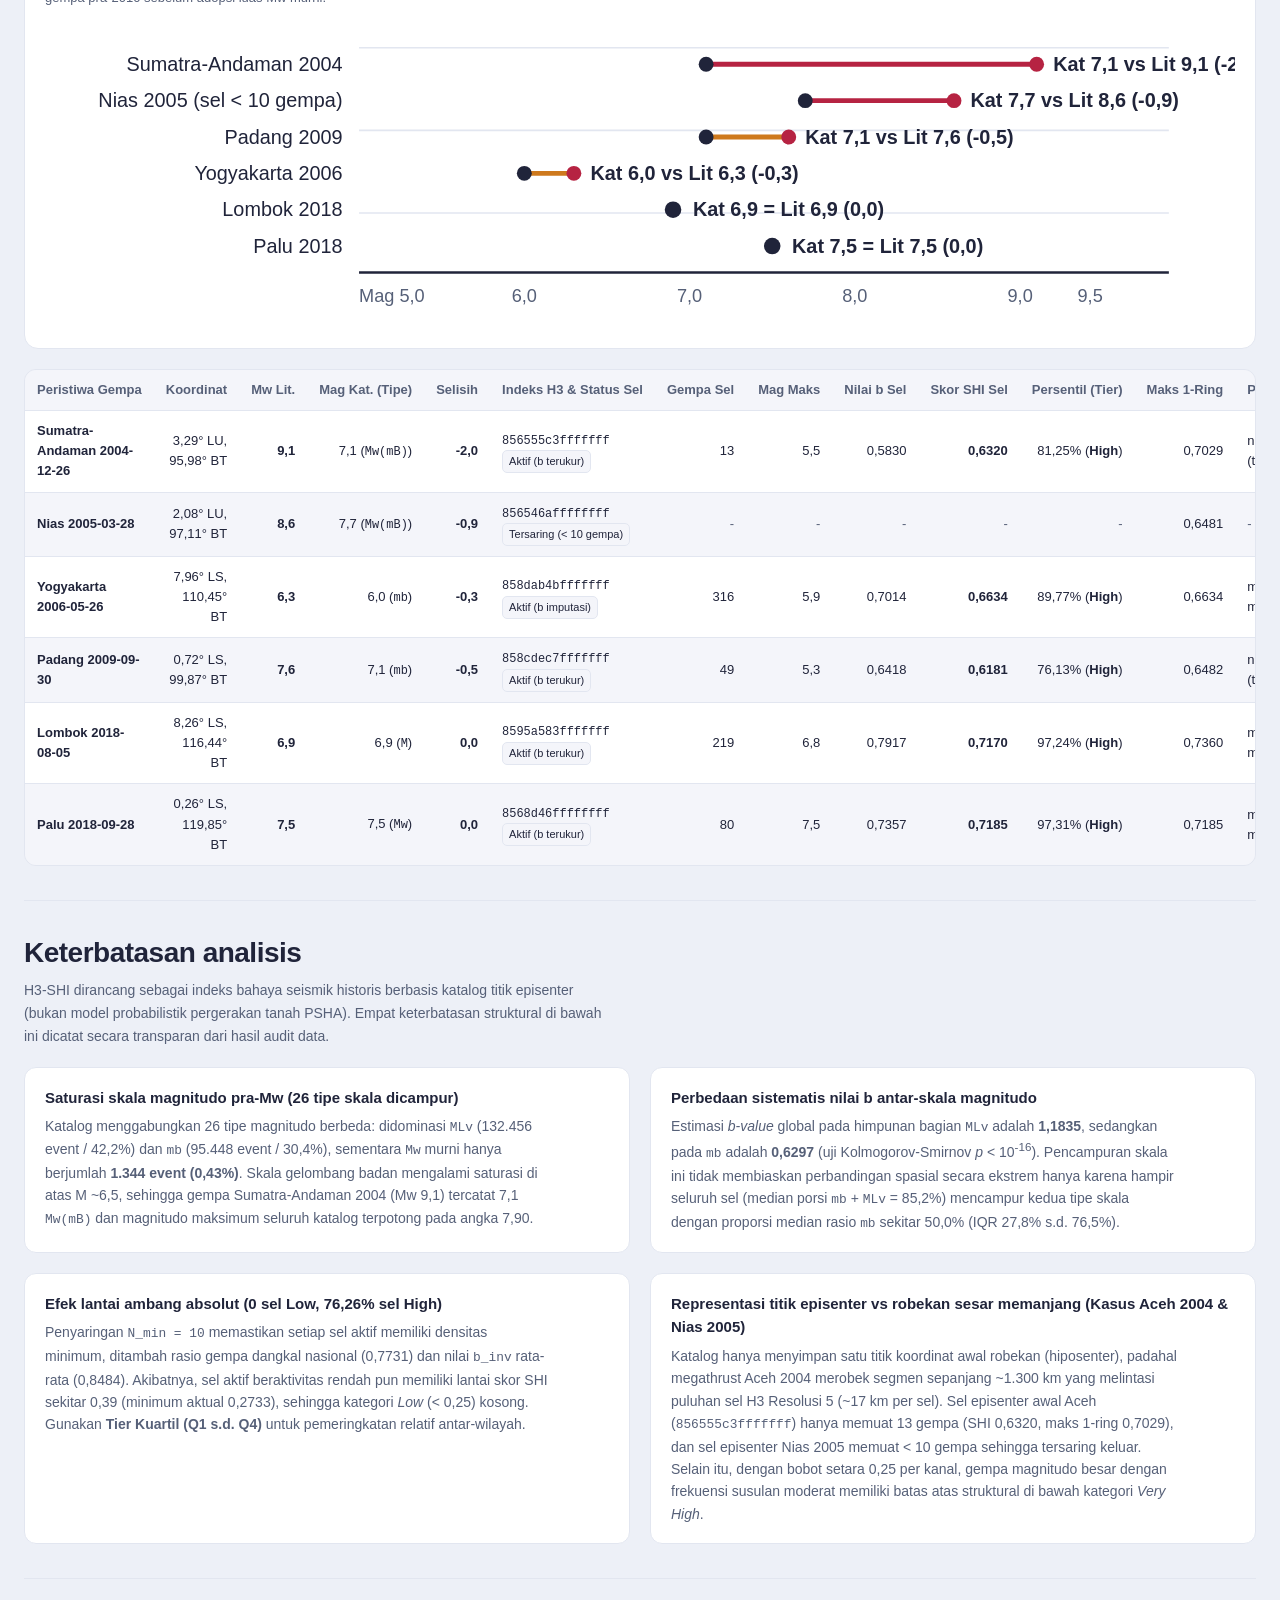
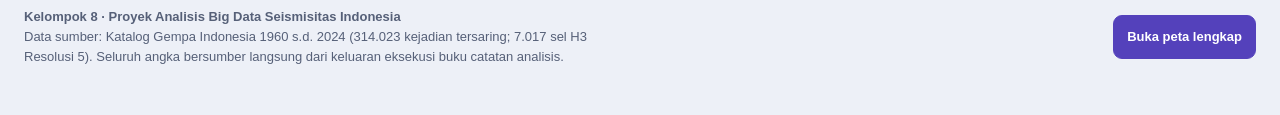
==== commit 24d2ac1e: "feat: tambah fitur pencarian wilayah, kartu ringkasan daerah, dan zoom SVG" ====
--- a/index.html
+++ b/index.html
@@ -190,7 +190,23 @@
     .map-heading { display: flex; flex-wrap: wrap; align-items: start; justify-content: space-between; gap: 6px 14px; }
     .map-heading .panel-subtitle { margin-bottom: 8px; }
     .map-heading .btn-link { color: var(--brand); }
+    [hidden] { display: none !important; }
     #overview-map-svg { border-radius: 10px; margin-top: 8px; overflow: hidden; }
+    .region-toolbar { display: flex; flex-wrap: wrap; align-items: center; gap: 8px; margin: 8px 0 6px; }
+    .region-search-wrap { position: relative; flex: 1 1 220px; min-width: 0; display: flex; gap: 6px; }
+    .region-search-input { width: 100%; min-width: 0; height: 44px; padding: 6px 12px; background: var(--bg-subtle); border: 1px solid var(--border-line); border-radius: 8px; }
+    .region-select-input { flex: 0 1 215px; min-width: 0; height: 44px; padding: 6px 10px; background: var(--bg-subtle); border: 1px solid var(--border-line); border-radius: 8px; }
+    .region-card { margin-top: 10px; padding: 12px 14px; background: var(--bg-subtle); border: 1px solid var(--border-line); border-radius: 10px; }
+    .region-card-header { display: flex; flex-wrap: wrap; align-items: center; justify-content: space-between; gap: 6px 12px; margin-bottom: 6px; }
+    .region-card-title { margin: 0; font-size: 15px; font-weight: 750; color: var(--ink-primary); display: flex; align-items: center; gap: 8px; flex-wrap: wrap; }
+    .region-card-badges { display: flex; flex-wrap: wrap; gap: 6px; }
+    .region-narrative { margin: 0 0 10px; font-size: 13px; line-height: 1.55; color: var(--ink-primary); }
+    .region-metrics-row { display: grid; grid-template-columns: repeat(4, minmax(0, 1fr)); gap: 8px; padding: 8px 10px; background: var(--bg-surface); border: 1px solid var(--border-line); border-radius: 8px; font-size: 12px; }
+    .region-metrics-row dt { color: var(--ink-muted); font-size: 11px; margin-bottom: 1px; }
+    .region-metrics-row dd { margin: 0; font-weight: 650; font-variant-numeric: tabular-nums; }
+    .region-top-cells { margin-top: 8px; display: flex; flex-wrap: wrap; align-items: center; gap: 6px; }
+    .region-cell-btn { min-height: 44px; padding: 4px 10px; font-size: 12px; background: var(--bg-surface); border-radius: 7px; }
+    .sr-only { position: absolute; width: 1px; height: 1px; padding: 0; margin: -1px; overflow: hidden; clip: rect(0, 0, 0, 0); white-space: nowrap; border: 0; }
     .map-meta { display: flex; align-items: center; justify-content: space-between; gap: 6px 14px; flex-wrap: wrap; margin-top: 10px; }
     .map-legend { display: flex; flex-wrap: wrap; gap: 3px 12px; color: var(--ink-muted); font-size: 12px; }
     .map-legend span { display: inline-flex; align-items: center; gap: 6px; }
@@ -580,7 +596,7 @@
       .header-actions :is(.btn-control, .btn-link) { padding-inline: 8px; }
       .dashboard-side, .split-2, .limitations-list { grid-template-columns: 1fr; }
       .kpi-strip { grid-template-columns: repeat(2, minmax(0, 1fr)); }
-      .cell-detail-dl { grid-template-columns: repeat(2, minmax(0, 1fr)); }
+      .cell-detail-dl, .region-metrics-row { grid-template-columns: repeat(2, minmax(0, 1fr)); }
       .panel { padding: 14px; }
       .kpi-item { padding: 9px; }
       .dashboard-grid, .dashboard-column, .split-2 { gap: 12px; }
@@ -663,9 +679,22 @@
           <div class="map-heading">
             <div>
               <h2 id="heading-map" class="panel-title">Peta bahaya seismik</h2>
-              <p class="panel-subtitle">Sebaran 7.017 sel H3 yang dianalisis, dari Sumatra sampai Papua.</p>
+              <p class="panel-subtitle">Sebaran 7.017 sel H3 yang dianalisis, dari Sumatra sampai Papua. Cari daerah untuk memperbesar peta dan membaca penjelasan risikonya.</p>
             </div>
             <a href="indonesia_seismic_hazard_map.html" class="btn-link">Buka peta interaktif <svg viewBox="0 0 24 24" width="19" height="19" fill="none" stroke="currentColor" stroke-width="1.7" stroke-linecap="round" stroke-linejoin="round" aria-hidden="true"><path d="M5 12h14m-6-6 6 6-6 6"/></svg></a>
+          </div>
+          <div class="region-toolbar" role="search" aria-label="Pencarian daerah dan zoom peta">
+            <label for="region-search" class="control-label">Cari daerah:</label>
+            <div class="region-search-wrap">
+              <input type="search" id="region-search" class="text-input region-search-input" list="region-suggestions" placeholder="Ketik provinsi/kota (mis. Jawa Barat, Jogja, Aceh)..." autocomplete="off">
+              <datalist id="region-suggestions"></datalist>
+              <button type="button" id="region-search-btn" class="btn-control btn-primary-link">Cari</button>
+            </div>
+            <label for="region-select" class="sr-only">Pilih provinsi</label>
+            <select id="region-select" class="select-input region-select-input" aria-label="Pilih dari daftar 34 provinsi">
+              <option value="ALL">Semua Provinsi (34)</option>
+            </select>
+            <button type="button" id="reset-zoom-btn" class="btn-control" hidden>Reset Peta</button>
           </div>
           <svg id="overview-map-svg" class="chart-svg" viewBox="0 0 720 270" width="720" height="270" role="group" aria-label="Peta Indonesia dengan 7.017 sel H3 menurut tingkat bahaya. Pilih penanda Top-20 untuk melihat profil sel.">
             <rect width="720" height="270" fill="var(--map-water)" />
@@ -7701,6 +7730,7 @@
             </div>
           </div>
           <p id="map-selection" aria-live="polite"></p>
+          <div id="region-explanation-card" class="region-card" hidden aria-live="polite"></div>
           <p class="kpi-note map-note">Heksagon menandai sel yang lolos saringan minimal 10 gempa.</p>
         </section>
       </div>
@@ -8280,6 +8310,43 @@
       { event: "Palu 2018-09-28", lat: -0.256, lon: 119.846, mw_lit: 7.5, mag_kat: 7.5, mag_type: "Mw", diff: 0.0, h3_index: "8568d46ffffffff", sel_ada: true, total_events: 80, n_mc: 9, max_mag_sel: 7.5, b_val: 0.7357, b_terukur: true, shi: 0.7185, pct: 97.31, tier: "High", shi_1ring: 0.7185, driver: "magnitudo maksimum" }
     ];
 
+    const PROVINCE_DATA = [
+      {"province": "Maluku Utara", "aliases": ["Malut", "Ternate", "Tidore", "Halmahera", "Tobelo", "Morotai", "Bacan", "Laut Maluku"], "cells": 474, "onshore_cells": 100, "offshore_cells": 374, "total_events": 20194, "n_mc": 10138, "mean_shi": 0.6052, "max_shi": 0.8354, "max_mag": 7.2, "mean_b": 0.7213, "mean_shallow": 0.7641, "vh_cells": 34, "high_cells": 395, "mod_cells": 45, "dom_driver": "densitas event", "bbox": [123.88, -2.88, 130.06, 3.05], "peak_cell": {"rank": 1, "h3_index": "8568c9affffffff", "province": "Maluku Utara", "location_type": "offshore (provinsi terdekat)", "centroid_lat": 1.6919, "centroid_lon": 126.4585, "total_events": 276, "n_mc": 130, "shallow_events": 269, "shallow_ratio": 0.9676, "default_depth_events": 122, "default_depth_share": 0.442, "max_magnitude": 6.7, "mean_magnitude": 4.0116, "b_value": 0.6143, "b_value_imputed": 0.6143, "b_std_error": 0.023, "b_estimated": true, "b_reliable": true, "n_norm": 0.9594, "s_norm": 0.9676, "b_inv": 0.9238, "m_norm": 0.4909, "shi": 0.8354, "shi_entropy": 0.7341, "shi_rank_pct": 1.0, "hazard_level": "Very High", "risk_driver": "densitas event"}, "top3_cells": [{"rank": 1, "h3_index": "8568c9affffffff", "shi": 0.8354, "location_type": "offshore (provinsi terdekat)", "centroid_lat": 1.6919, "centroid_lon": 126.4585, "total_events": 276, "max_magnitude": 6.7, "b_value_imputed": 0.6143, "risk_driver": "densitas event", "hazard_level": "Very High"}, {"rank": 2, "h3_index": "8568c9abfffffff", "shi": 0.8351, "location_type": "offshore (provinsi terdekat)", "centroid_lat": 1.6642, "centroid_lon": 126.2991, "total_events": 177, "max_magnitude": 7.2, "b_value_imputed": 0.6049, "risk_driver": "magnitudo maksimum", "hazard_level": "Very High"}, {"rank": 3, "h3_index": "8568c9a7fffffff", "shi": 0.8284, "location_type": "offshore (provinsi terdekat)", "centroid_lat": 1.8467, "centroid_lon": 126.5132, "total_events": 208, "max_magnitude": 6.8, "b_value_imputed": 0.6031, "risk_driver": "densitas event", "hazard_level": "Very High"}], "prov_rank": 1},
+      {"province": "Sulawesi Utara", "aliases": ["Sulut", "Manado", "Bitung", "Sangihe", "Talaud", "Minahasa", "Tomohon"], "cells": 549, "onshore_cells": 52, "offshore_cells": 497, "total_events": 15546, "n_mc": 9970, "mean_shi": 0.5707, "max_shi": 0.7828, "max_mag": 7.1, "mean_b": 0.7012, "mean_shallow": 0.6309, "vh_cells": 9, "high_cells": 442, "mod_cells": 98, "dom_driver": "densitas event", "bbox": [122.71, -0.54, 127.56, 5.97], "peak_cell": {"rank": 16, "h3_index": "8573b0c7fffffff", "province": "Sulawesi Utara", "location_type": "offshore (provinsi terdekat)", "centroid_lat": 3.751, "centroid_lon": 126.588, "total_events": 108, "n_mc": 81, "shallow_events": 99, "shallow_ratio": 0.9045, "default_depth_events": 15, "default_depth_share": 0.1389, "max_magnitude": 6.6, "mean_magnitude": 4.413, "b_value": 0.6696, "b_value_imputed": 0.6696, "b_std_error": 0.0283, "b_estimated": true, "b_reliable": true, "n_norm": 0.8672, "s_norm": 0.9045, "b_inv": 0.8869, "m_norm": 0.4727, "shi": 0.7828, "shi_entropy": 0.6835, "shi_rank_pct": 0.9979, "hazard_level": "Very High", "risk_driver": "densitas event"}, "top3_cells": [{"rank": 16, "h3_index": "8573b0c7fffffff", "shi": 0.7828, "location_type": "offshore (provinsi terdekat)", "centroid_lat": 3.751, "centroid_lon": 126.588, "total_events": 108, "max_magnitude": 6.6, "b_value_imputed": 0.6696, "risk_driver": "densitas event", "hazard_level": "Very High"}, {"rank": 17, "h3_index": "8573b01bfffffff", "shi": 0.7828, "location_type": "offshore (provinsi terdekat)", "centroid_lat": 3.6243, "centroid_lon": 126.6931, "total_events": 167, "max_magnitude": 6.1, "b_value_imputed": 0.6864, "risk_driver": "densitas event", "hazard_level": "Very High"}, {"rank": 21, "h3_index": "85956493fffffff", "shi": 0.7794, "location_type": "offshore (provinsi terdekat)", "centroid_lat": -0.1356, "centroid_lon": 125.0698, "total_events": 84, "max_magnitude": 6.2, "b_value_imputed": 0.5116, "risk_driver": "densitas event", "hazard_level": "Very High"}], "prov_rank": 2},
+      {"province": "Papua", "aliases": ["Jayapura", "Biak", "Nabire", "Wamena", "Merauke", "Sarmi", "Yapen"], "cells": 456, "onshore_cells": 344, "offshore_cells": 112, "total_events": 17382, "n_mc": 5306, "mean_shi": 0.6115, "max_shi": 0.7807, "max_mag": 7.2, "mean_b": 0.6855, "mean_shallow": 0.8821, "vh_cells": 2, "high_cells": 424, "mod_cells": 30, "dom_driver": "kedalaman dangkal", "bbox": [133.9, -9.52, 141.42, 1.34], "peak_cell": {"rank": 20, "h3_index": "8572f343fffffff", "province": "Papua", "location_type": "onshore", "centroid_lat": -2.5562, "centroid_lon": 140.5812, "total_events": 268, "n_mc": 90, "shallow_events": 266, "shallow_ratio": 0.9846, "default_depth_events": 84, "default_depth_share": 0.3134, "max_magnitude": 5.5, "mean_magnitude": 3.2149, "b_value": 0.5336, "b_value_imputed": 0.5336, "b_std_error": 0.0322, "b_estimated": true, "b_reliable": true, "n_norm": 0.8877, "s_norm": 0.9846, "b_inv": 0.9776, "m_norm": 0.2727, "shi": 0.7807, "shi_entropy": 0.6089, "shi_rank_pct": 0.9973, "hazard_level": "Very High", "risk_driver": "densitas event"}, "top3_cells": [{"rank": 20, "h3_index": "8572f343fffffff", "shi": 0.7807, "location_type": "onshore", "centroid_lat": -2.5562, "centroid_lon": 140.5812, "total_events": 268, "max_magnitude": 5.5, "b_value_imputed": 0.5336, "risk_driver": "densitas event", "hazard_level": "Very High"}, {"rank": 30, "h3_index": "8572f353fffffff", "shi": 0.7673, "location_type": "onshore", "centroid_lat": -2.4278, "centroid_lon": 140.4756, "total_events": 354, "max_magnitude": 5.4, "b_value_imputed": 0.543, "risk_driver": "densitas event", "hazard_level": "Very High"}, {"rank": 62, "h3_index": "8572d443fffffff", "shi": 0.7488, "location_type": "onshore", "centroid_lat": -3.6421, "centroid_lon": 140.164, "total_events": 63, "max_magnitude": 6.3, "b_value_imputed": 0.5172, "risk_driver": "magnitudo maksimum", "hazard_level": "High"}], "prov_rank": 3},
+      {"province": "Bengkulu", "aliases": ["Kota Bengkulu", "Mukomuko", "Enggano", "Kepahiang", "Rejang Lebong"], "cells": 258, "onshore_cells": 84, "offshore_cells": 174, "total_events": 7665, "n_mc": 3169, "mean_shi": 0.6143, "max_shi": 0.7681, "max_mag": 6.8, "mean_b": 0.6505, "mean_shallow": 0.849, "vh_cells": 3, "high_cells": 230, "mod_cells": 25, "dom_driver": "nilai b rendah (tegangan)", "bbox": [100.62, -5.84, 104.17, -1.88], "peak_cell": {"rank": 28, "h3_index": "858cf567fffffff", "province": "Bengkulu", "location_type": "offshore (provinsi terdekat)", "centroid_lat": -4.6229, "centroid_lon": 102.0681, "total_events": 102, "n_mc": 38, "shallow_events": 99, "shallow_ratio": 0.9529, "default_depth_events": 15, "default_depth_share": 0.1471, "max_magnitude": 6.8, "mean_magnitude": 3.8343, "b_value": 0.6659, "b_value_imputed": 0.6659, "b_std_error": 0.0438, "b_estimated": true, "b_reliable": true, "n_norm": 0.721, "s_norm": 0.9529, "b_inv": 0.8894, "m_norm": 0.5091, "shi": 0.7681, "shi_entropy": 0.6607, "shi_rank_pct": 0.9962, "hazard_level": "Very High", "risk_driver": "magnitudo maksimum"}, "top3_cells": [{"rank": 28, "h3_index": "858cf567fffffff", "shi": 0.7681, "location_type": "offshore (provinsi terdekat)", "centroid_lat": -4.6229, "centroid_lon": 102.0681, "total_events": 102, "max_magnitude": 6.8, "b_value_imputed": 0.6659, "risk_driver": "magnitudo maksimum", "hazard_level": "Very High"}, {"rank": 49, "h3_index": "858cf5dbfffffff", "shi": 0.7542, "location_type": "offshore (provinsi terdekat)", "centroid_lat": -4.9393, "centroid_lon": 102.9872, "total_events": 181, "max_magnitude": 5.4, "b_value_imputed": 0.6134, "risk_driver": "densitas event", "hazard_level": "Very High"}, {"rank": 54, "h3_index": "858cf58ffffffff", "shi": 0.7529, "location_type": "offshore (provinsi terdekat)", "centroid_lat": -5.2156, "centroid_lon": 102.4708, "total_events": 88, "max_magnitude": 6.2, "b_value_imputed": 0.6216, "risk_driver": "densitas event", "hazard_level": "Very High"}], "prov_rank": 4},
+      {"province": "Sumatera Utara", "aliases": ["Sumut", "Medan", "Nias", "Tapanuli", "Sibolga", "Toba", "Sinabung"], "cells": 301, "onshore_cells": 140, "offshore_cells": 161, "total_events": 11374, "n_mc": 3552, "mean_shi": 0.557, "max_shi": 0.7681, "max_mag": 6.9, "mean_b": 0.7831, "mean_shallow": 0.7951, "vh_cells": 3, "high_cells": 218, "mod_cells": 80, "dom_driver": "kedalaman dangkal", "bbox": [96.66, -1.09, 100.82, 4.7], "peak_cell": {"rank": 29, "h3_index": "858cd847fffffff", "province": "Sumatera Utara", "location_type": "offshore (provinsi terdekat)", "centroid_lat": -0.6877, "centroid_lon": 98.5046, "total_events": 32, "n_mc": 20, "shallow_events": 32, "shallow_ratio": 0.9459, "default_depth_events": 8, "default_depth_share": 0.25, "max_magnitude": 6.9, "mean_magnitude": 4.4219, "b_value": 0.5, "b_value_imputed": 0.5, "b_std_error": 0.0668, "b_estimated": true, "b_reliable": true, "n_norm": 0.5991, "s_norm": 0.9459, "b_inv": 1.0, "m_norm": 0.5273, "shi": 0.7681, "shi_entropy": 0.6299, "shi_rank_pct": 0.996, "hazard_level": "Very High", "risk_driver": "magnitudo maksimum"}, "top3_cells": [{"rank": 29, "h3_index": "858cd847fffffff", "shi": 0.7681, "location_type": "offshore (provinsi terdekat)", "centroid_lat": -0.6877, "centroid_lon": 98.5046, "total_events": 32, "max_magnitude": 6.9, "b_value_imputed": 0.5, "risk_driver": "magnitudo maksimum", "hazard_level": "Very High"}, {"rank": 32, "h3_index": "8565754bfffffff", "shi": 0.7652, "location_type": "offshore (provinsi terdekat)", "centroid_lat": 1.1408, "centroid_lon": 97.0774, "total_events": 206, "max_magnitude": 5.8, "b_value_imputed": 0.8484, "risk_driver": "densitas event", "hazard_level": "Very High"}, {"rank": 33, "h3_index": "85657087fffffff", "shi": 0.764, "location_type": "onshore", "centroid_lat": 1.3, "centroid_lon": 97.1216, "total_events": 194, "max_magnitude": 5.4, "b_value_imputed": 0.7811, "risk_driver": "densitas event", "hazard_level": "Very High"}], "prov_rank": 5},
+      {"province": "Sulawesi Tengah", "aliases": ["Sulteng", "Palu", "Donggala", "Sigi", "Poso", "Luwuk", "Tolitoli", "Banggai"], "cells": 448, "onshore_cells": 221, "offshore_cells": 227, "total_events": 20294, "n_mc": 3253, "mean_shi": 0.5541, "max_shi": 0.7562, "max_mag": 7.5, "mean_b": 0.7464, "mean_shallow": 0.8555, "vh_cells": 2, "high_cells": 341, "mod_cells": 105, "dom_driver": "kedalaman dangkal", "bbox": [119.05, -4.04, 124.58, 1.78], "peak_cell": {"rank": 45, "h3_index": "8568da8bfffffff", "province": "Sulawesi Tengah", "location_type": "offshore (provinsi terdekat)", "centroid_lat": -1.8308, "centroid_lon": 122.5742, "total_events": 243, "n_mc": 52, "shallow_events": 242, "shallow_ratio": 0.9871, "default_depth_events": 162, "default_depth_share": 0.6667, "max_magnitude": 6.8, "mean_magnitude": 3.4267, "b_value": 0.8789, "b_value_imputed": 0.8789, "b_std_error": 0.0834, "b_estimated": true, "b_reliable": true, "n_norm": 0.7813, "s_norm": 0.9871, "b_inv": 0.7474, "m_norm": 0.5091, "shi": 0.7562, "shi_entropy": 0.6838, "shi_rank_pct": 0.9937, "hazard_level": "Very High", "risk_driver": "magnitudo maksimum"}, "top3_cells": [{"rank": 45, "h3_index": "8568da8bfffffff", "shi": 0.7562, "location_type": "offshore (provinsi terdekat)", "centroid_lat": -1.8308, "centroid_lon": 122.5742, "total_events": 243, "max_magnitude": 6.8, "b_value_imputed": 0.8789, "risk_driver": "magnitudo maksimum", "hazard_level": "Very High"}, {"rank": 47, "h3_index": "8568d1affffffff", "shi": 0.7552, "location_type": "onshore", "centroid_lat": -0.1304, "centroid_lon": 121.7169, "total_events": 77, "max_magnitude": 5.8, "b_value_imputed": 0.5, "risk_driver": "densitas event", "hazard_level": "Very High"}, {"rank": 87, "h3_index": "8568d3dbfffffff", "shi": 0.738, "location_type": "onshore", "centroid_lat": -1.3298, "centroid_lon": 120.4529, "total_events": 847, "max_magnitude": 6.6, "b_value_imputed": 0.9415, "risk_driver": "magnitudo maksimum", "hazard_level": "High"}], "prov_rank": 6},
+      {"province": "Maluku", "aliases": ["Ambon", "Seram", "Banda", "Laut Banda", "Buru", "Tual", "Maluku Tenggara", "Saumlaki"], "cells": 962, "onshore_cells": 163, "offshore_cells": 799, "total_events": 42595, "n_mc": 15239, "mean_shi": 0.5372, "max_shi": 0.753, "max_mag": 7.9, "mean_b": 0.7369, "mean_shallow": 0.5899, "vh_cells": 1, "high_cells": 644, "mod_cells": 317, "dom_driver": "densitas event", "bbox": [125.32, -8.74, 135.31, -0.98], "peak_cell": {"rank": 53, "h3_index": "8572956ffffffff", "province": "Maluku", "location_type": "offshore (provinsi terdekat)", "centroid_lat": -4.9538, "centroid_lon": 133.7835, "total_events": 29, "n_mc": 20, "shallow_events": 28, "shallow_ratio": 0.9161, "default_depth_events": 7, "default_depth_share": 0.2414, "max_magnitude": 7.2, "mean_magnitude": 4.469, "b_value": 0.6276, "b_value_imputed": 0.6276, "b_std_error": 0.0534, "b_estimated": true, "b_reliable": true, "n_norm": 0.5991, "s_norm": 0.9161, "b_inv": 0.915, "m_norm": 0.5818, "shi": 0.753, "shi_entropy": 0.6497, "shi_rank_pct": 0.9926, "hazard_level": "Very High", "risk_driver": "magnitudo maksimum"}, "top3_cells": [{"rank": 53, "h3_index": "8572956ffffffff", "shi": 0.753, "location_type": "offshore (provinsi terdekat)", "centroid_lat": -4.9538, "centroid_lon": 133.7835, "total_events": 29, "max_magnitude": 7.2, "b_value_imputed": 0.6276, "risk_driver": "magnitudo maksimum", "hazard_level": "Very High"}, {"rank": 69, "h3_index": "85954543fffffff", "shi": 0.7467, "location_type": "onshore", "centroid_lat": -3.6623, "centroid_lon": 127.2427, "total_events": 34, "max_magnitude": 7.8, "b_value_imputed": 0.5193, "risk_driver": "magnitudo maksimum", "hazard_level": "High"}, {"rank": 121, "h3_index": "85729183fffffff", "shi": 0.7298, "location_type": "offshore (provinsi terdekat)", "centroid_lat": -4.9027, "centroid_lon": 134.1114, "total_events": 22, "max_magnitude": 7.0, "b_value_imputed": 0.5908, "risk_driver": "magnitudo maksimum", "hazard_level": "High"}], "prov_rank": 7},
+      {"province": "Banten", "aliases": ["Serang", "Pandeglang", "Lebak", "Selat Sunda", "Ujung Kulon", "Tangerang", "Cilegon"], "cells": 98, "onshore_cells": 36, "offshore_cells": 62, "total_events": 3646, "n_mc": 953, "mean_shi": 0.5757, "max_shi": 0.7524, "max_mag": 6.9, "mean_b": 0.6834, "mean_shallow": 0.7894, "vh_cells": 1, "high_cells": 74, "mod_cells": 23, "dom_driver": "nilai b rendah (tegangan)", "bbox": [104.7, -7.54, 107.18, -5.41], "peak_cell": {"rank": 55, "h3_index": "858c1127fffffff", "province": "Banten", "location_type": "offshore (provinsi terdekat)", "centroid_lat": -6.9513, "centroid_lon": 105.235, "total_events": 102, "n_mc": 30, "shallow_events": 101, "shallow_ratio": 0.9708, "default_depth_events": 18, "default_depth_share": 0.1765, "max_magnitude": 6.7, "mean_magnitude": 3.6961, "b_value": 0.6917, "b_value_imputed": 0.6917, "b_std_error": 0.0514, "b_estimated": true, "b_reliable": true, "n_norm": 0.6758, "s_norm": 0.9708, "b_inv": 0.8722, "m_norm": 0.4909, "shi": 0.7524, "shi_entropy": 0.6396, "shi_rank_pct": 0.9923, "hazard_level": "Very High", "risk_driver": "magnitudo maksimum"}, "top3_cells": [{"rank": 55, "h3_index": "858c1127fffffff", "shi": 0.7524, "location_type": "offshore (provinsi terdekat)", "centroid_lat": -6.9513, "centroid_lon": 105.235, "total_events": 102, "max_magnitude": 6.7, "b_value_imputed": 0.6917, "risk_driver": "magnitudo maksimum", "hazard_level": "Very High"}, {"rank": 86, "h3_index": "858c118bfffffff", "shi": 0.7382, "location_type": "offshore (provinsi terdekat)", "centroid_lat": -7.1425, "centroid_lon": 106.0224, "total_events": 185, "max_magnitude": 6.1, "b_value_imputed": 0.6624, "risk_driver": "densitas event", "hazard_level": "High"}, {"rank": 148, "h3_index": "858c1137fffffff", "shi": 0.7244, "location_type": "offshore (provinsi terdekat)", "centroid_lat": -7.0574, "centroid_lon": 105.3437, "total_events": 156, "max_magnitude": 5.4, "b_value_imputed": 0.7332, "risk_driver": "densitas event", "hazard_level": "High"}], "prov_rank": 8},
+      {"province": "Jawa Timur", "aliases": ["Jatim", "Surabaya", "Malang", "Pacitan", "Blitar", "Banyuwangi", "Jember", "Lumajang", "Trenggalek"], "cells": 366, "onshore_cells": 76, "offshore_cells": 290, "total_events": 10995, "n_mc": 2831, "mean_shi": 0.5441, "max_shi": 0.7496, "max_mag": 6.6, "mean_b": 0.6914, "mean_shallow": 0.7589, "vh_cells": 0, "high_cells": 253, "mod_cells": 113, "dom_driver": "nilai b rendah (tegangan)", "bbox": [110.5, -10.04, 116.67, -4.65], "peak_cell": {"rank": 58, "h3_index": "858da46ffffffff", "province": "Jawa Timur", "location_type": "offshore (provinsi terdekat)", "centroid_lat": -9.5243, "centroid_lon": 114.038, "total_events": 157, "n_mc": 71, "shallow_events": 151, "shallow_ratio": 0.9505, "default_depth_events": 57, "default_depth_share": 0.3631, "max_magnitude": 5.5, "mean_magnitude": 3.951, "b_value": 0.5996, "b_value_imputed": 0.5996, "b_std_error": 0.0356, "b_estimated": true, "b_reliable": true, "n_norm": 0.8416, "s_norm": 0.9505, "b_inv": 0.9336, "m_norm": 0.2727, "shi": 0.7496, "shi_entropy": 0.5871, "shi_rank_pct": 0.9919, "hazard_level": "High", "risk_driver": "densitas event"}, "top3_cells": [{"rank": 58, "h3_index": "858da46ffffffff", "shi": 0.7496, "location_type": "offshore (provinsi terdekat)", "centroid_lat": -9.5243, "centroid_lon": 114.038, "total_events": 157, "max_magnitude": 5.5, "b_value_imputed": 0.5996, "risk_driver": "densitas event", "hazard_level": "High"}, {"rank": 75, "h3_index": "858da09bfffffff", "shi": 0.7426, "location_type": "offshore (provinsi terdekat)", "centroid_lat": -9.5682, "centroid_lon": 113.8947, "total_events": 148, "max_magnitude": 5.5, "b_value_imputed": 0.5945, "risk_driver": "densitas event", "hazard_level": "High"}, {"rank": 91, "h3_index": "858da1c7fffffff", "shi": 0.7371, "location_type": "offshore (provinsi terdekat)", "centroid_lat": -9.6388, "centroid_lon": 112.8336, "total_events": 153, "max_magnitude": 5.8, "b_value_imputed": 0.7514, "risk_driver": "densitas event", "hazard_level": "High"}], "prov_rank": 9},
+      {"province": "Aceh", "aliases": ["NAD", "Banda Aceh", "Simeulue", "Sabang", "Meulaboh", "Pidie", "Lhokseumawe", "Singkil"], "cells": 308, "onshore_cells": 158, "offshore_cells": 150, "total_events": 9552, "n_mc": 2958, "mean_shi": 0.5765, "max_shi": 0.748, "max_mag": 7.7, "mean_b": 0.7231, "mean_shallow": 0.8613, "vh_cells": 0, "high_cells": 256, "mod_cells": 52, "dom_driver": "kedalaman dangkal", "bbox": [94.61, 1.55, 98.69, 6.48], "peak_cell": {"rank": 63, "h3_index": "85657633fffffff", "province": "Aceh", "location_type": "offshore (provinsi terdekat)", "centroid_lat": 1.947, "centroid_lon": 97.9014, "total_events": 63, "n_mc": 41, "shallow_events": 63, "shallow_ratio": 0.9689, "default_depth_events": 3, "default_depth_share": 0.0476, "max_magnitude": 6.1, "mean_magnitude": 4.1778, "b_value": 0.6416, "b_value_imputed": 0.6416, "b_std_error": 0.0617, "b_estimated": true, "b_reliable": true, "n_norm": 0.7356, "s_norm": 0.9689, "b_inv": 0.9056, "m_norm": 0.3818, "shi": 0.748, "shi_entropy": 0.6071, "shi_rank_pct": 0.9912, "hazard_level": "High", "risk_driver": "densitas event"}, "top3_cells": [{"rank": 63, "h3_index": "85657633fffffff", "shi": 0.748, "location_type": "offshore (provinsi terdekat)", "centroid_lat": 1.947, "centroid_lon": 97.9014, "total_events": 63, "max_magnitude": 6.1, "b_value_imputed": 0.6416, "risk_driver": "densitas event", "hazard_level": "High"}, {"rank": 79, "h3_index": "8565707bfffffff", "shi": 0.7418, "location_type": "onshore", "centroid_lat": 2.1731, "centroid_lon": 97.0636, "total_events": 16, "max_magnitude": 7.7, "b_value_imputed": 0.6072, "risk_driver": "magnitudo maksimum", "hazard_level": "High"}, {"rank": 81, "h3_index": "85657067fffffff", "shi": 0.7396, "location_type": "onshore", "centroid_lat": 2.0885, "centroid_lon": 96.7398, "total_events": 74, "max_magnitude": 6.0, "b_value_imputed": 0.7758, "risk_driver": "densitas event", "hazard_level": "High"}], "prov_rank": 10},
+      {"province": "Sumatera Barat", "aliases": ["Sumbar", "Padang", "Mentawai", "Bukittinggi", "Pariaman", "Solok", "Pasaman", "Painan"], "cells": 244, "onshore_cells": 86, "offshore_cells": 158, "total_events": 6498, "n_mc": 2382, "mean_shi": 0.5806, "max_shi": 0.7471, "max_mag": 7.3, "mean_b": 0.744, "mean_shallow": 0.8532, "vh_cells": 0, "high_cells": 200, "mod_cells": 44, "dom_driver": "kedalaman dangkal", "bbox": [98.02, -3.75, 102.29, 1.31], "peak_cell": {"rank": 68, "h3_index": "858cd803fffffff", "province": "Sumatera Barat", "location_type": "offshore (provinsi terdekat)", "centroid_lat": -1.002, "centroid_lon": 98.4157, "total_events": 15, "n_mc": 13, "shallow_events": 14, "shallow_ratio": 0.8691, "default_depth_events": 1, "default_depth_share": 0.0667, "max_magnitude": 7.3, "mean_magnitude": 5.1733, "b_value": 0.5, "b_value_imputed": 0.5, "b_std_error": 0.07, "b_estimated": true, "b_reliable": true, "n_norm": 0.5194, "s_norm": 0.8691, "b_inv": 1.0, "m_norm": 0.6, "shi": 0.7471, "shi_entropy": 0.6257, "shi_rank_pct": 0.9905, "hazard_level": "High", "risk_driver": "magnitudo maksimum"}, "top3_cells": [{"rank": 68, "h3_index": "858cd803fffffff", "shi": 0.7471, "location_type": "offshore (provinsi terdekat)", "centroid_lat": -1.002, "centroid_lon": 98.4157, "total_events": 15, "max_magnitude": 7.3, "b_value_imputed": 0.5, "risk_driver": "magnitudo maksimum", "hazard_level": "High"}, {"rank": 73, "h3_index": "858cdc53fffffff", "shi": 0.7431, "location_type": "offshore (provinsi terdekat)", "centroid_lat": -1.5668, "centroid_lon": 99.5887, "total_events": 67, "max_magnitude": 6.4, "b_value_imputed": 0.7881, "risk_driver": "magnitudo maksimum", "hazard_level": "High"}, {"rank": 88, "h3_index": "858cdc43fffffff", "shi": 0.738, "location_type": "offshore (provinsi terdekat)", "centroid_lat": -1.4521, "centroid_lon": 99.4736, "total_events": 94, "max_magnitude": 6.4, "b_value_imputed": 0.8306, "risk_driver": "magnitudo maksimum", "hazard_level": "High"}], "prov_rank": 11},
+      {"province": "Sulawesi Selatan", "aliases": ["Sulsel", "Makassar", "Palopo", "Bone", "Bulukumba", "Selayar", "Luwu", "Toraja"], "cells": 206, "onshore_cells": 107, "offshore_cells": 99, "total_events": 7994, "n_mc": 1037, "mean_shi": 0.5141, "max_shi": 0.745, "max_mag": 7.4, "mean_b": 0.7719, "mean_shallow": 0.7961, "vh_cells": 0, "high_cells": 119, "mod_cells": 87, "dom_driver": "kedalaman dangkal", "bbox": [116.64, -8.19, 122.69, -1.5], "peak_cell": {"rank": 72, "h3_index": "85950a6ffffffff", "province": "Sulawesi Selatan", "location_type": "offshore (provinsi terdekat)", "centroid_lat": -7.5858, "centroid_lon": 122.2888, "total_events": 135, "n_mc": 10, "shallow_events": 128, "shallow_ratio": 0.9361, "default_depth_events": 76, "default_depth_share": 0.563, "max_magnitude": 7.4, "mean_magnitude": 2.9993, "b_value": 0.5693, "b_value_imputed": 0.5693, "b_std_error": 0.0912, "b_estimated": true, "b_reliable": true, "n_norm": 0.4719, "s_norm": 0.9361, "b_inv": 0.9538, "m_norm": 0.6182, "shi": 0.745, "shi_entropy": 0.6291, "shi_rank_pct": 0.9899, "hazard_level": "High", "risk_driver": "magnitudo maksimum"}, "top3_cells": [{"rank": 72, "h3_index": "85950a6ffffffff", "shi": 0.745, "location_type": "offshore (provinsi terdekat)", "centroid_lat": -7.5858, "centroid_lon": 122.2888, "total_events": 135, "max_magnitude": 7.4, "b_value_imputed": 0.5693, "risk_driver": "magnitudo maksimum", "hazard_level": "High"}, {"rank": 806, "h3_index": "85952d47fffffff", "shi": 0.6576, "location_type": "onshore", "centroid_lat": -2.5489, "centroid_lon": 121.6052, "total_events": 94, "max_magnitude": 6.1, "b_value_imputed": 0.8896, "risk_driver": "magnitudo maksimum", "hazard_level": "High"}, {"rank": 886, "h3_index": "85951627fffffff", "shi": 0.6535, "location_type": "offshore (provinsi terdekat)", "centroid_lat": -7.7868, "centroid_lon": 117.42, "total_events": 98, "max_magnitude": 5.8, "b_value_imputed": 0.7281, "risk_driver": "magnitudo maksimum", "hazard_level": "High"}], "prov_rank": 12},
+      {"province": "Bali", "aliases": ["Denpasar", "Badung", "Karangasem", "Buleleng", "Singaraja", "Gianyar", "Nusa Dua"], "cells": 123, "onshore_cells": 45, "offshore_cells": 78, "total_events": 4886, "n_mc": 1159, "mean_shi": 0.5708, "max_shi": 0.7426, "max_mag": 6.5, "mean_b": 0.5986, "mean_shallow": 0.7082, "vh_cells": 0, "high_cells": 111, "mod_cells": 12, "dom_driver": "nilai b rendah (tegangan)", "bbox": [114.03, -10.01, 116.11, -7.66], "peak_cell": {"rank": 76, "h3_index": "8595a68ffffffff", "province": "Bali", "location_type": "offshore (provinsi terdekat)", "centroid_lat": -9.4729, "centroid_lon": 115.2189, "total_events": 158, "n_mc": 65, "shallow_events": 150, "shallow_ratio": 0.9389, "default_depth_events": 8, "default_depth_share": 0.0506, "max_magnitude": 5.4, "mean_magnitude": 3.7456, "b_value": 0.5713, "b_value_imputed": 0.5713, "b_std_error": 0.0429, "b_estimated": true, "b_reliable": true, "n_norm": 0.8245, "s_norm": 0.9389, "b_inv": 0.9525, "m_norm": 0.2545, "shi": 0.7426, "shi_entropy": 0.5711, "shi_rank_pct": 0.9893, "hazard_level": "High", "risk_driver": "densitas event"}, "top3_cells": [{"rank": 76, "h3_index": "8595a68ffffffff", "shi": 0.7426, "location_type": "offshore (provinsi terdekat)", "centroid_lat": -9.4729, "centroid_lon": 115.2189, "total_events": 158, "max_magnitude": 5.4, "b_value_imputed": 0.5713, "risk_driver": "densitas event", "hazard_level": "High"}, {"rank": 108, "h3_index": "8595a613fffffff", "shi": 0.733, "location_type": "offshore (provinsi terdekat)", "centroid_lat": -9.6065, "centroid_lon": 115.1735, "total_events": 115, "max_magnitude": 5.4, "b_value_imputed": 0.5926, "risk_driver": "densitas event", "hazard_level": "High"}, {"rank": 289, "h3_index": "858db5abfffffff", "shi": 0.7038, "location_type": "onshore", "centroid_lat": -8.1708, "centroid_lon": 114.7391, "total_events": 88, "max_magnitude": 6.2, "b_value_imputed": 0.5345, "risk_driver": "magnitudo maksimum", "hazard_level": "High"}], "prov_rank": 13},
+      {"province": "Gorontalo", "aliases": ["Kota Gorontalo", "Limboto", "Teluk Tomini", "Boalemo", "Pohuwato"], "cells": 122, "onshore_cells": 59, "offshore_cells": 63, "total_events": 6534, "n_mc": 1217, "mean_shi": 0.5209, "max_shi": 0.7415, "max_mag": 6.4, "mean_b": 0.7149, "mean_shallow": 0.6015, "vh_cells": 0, "high_cells": 72, "mod_cells": 50, "dom_driver": "nilai b rendah (tegangan)", "bbox": [120.76, -0.09, 123.95, 1.74], "peak_cell": {"rank": 80, "h3_index": "8568c3bbfffffff", "province": "Gorontalo", "location_type": "offshore (provinsi terdekat)", "centroid_lat": 1.2141, "centroid_lon": 122.8997, "total_events": 37, "n_mc": 20, "shallow_events": 36, "shallow_ratio": 0.9304, "default_depth_events": 17, "default_depth_share": 0.4595, "max_magnitude": 6.4, "mean_magnitude": 4.027, "b_value": 0.5, "b_value_imputed": 0.5, "b_std_error": 0.047, "b_estimated": true, "b_reliable": true, "n_norm": 0.5991, "s_norm": 0.9304, "b_inv": 1.0, "m_norm": 0.4364, "shi": 0.7415, "shi_entropy": 0.5835, "shi_rank_pct": 0.9887, "hazard_level": "High", "risk_driver": "magnitudo maksimum"}, "top3_cells": [{"rank": 80, "h3_index": "8568c3bbfffffff", "shi": 0.7415, "location_type": "offshore (provinsi terdekat)", "centroid_lat": 1.2141, "centroid_lon": 122.8997, "total_events": 37, "max_magnitude": 6.4, "b_value_imputed": 0.5, "risk_driver": "magnitudo maksimum", "hazard_level": "High"}, {"rank": 119, "h3_index": "8568c3a3fffffff", "shi": 0.7307, "location_type": "offshore (provinsi terdekat)", "centroid_lat": 1.2413, "centroid_lon": 123.0543, "total_events": 28, "max_magnitude": 6.0, "b_value_imputed": 0.5215, "risk_driver": "nilai b rendah (tegangan)", "hazard_level": "High"}, {"rank": 279, "h3_index": "8568c387fffffff", "shi": 0.7049, "location_type": "offshore (provinsi terdekat)", "centroid_lat": 1.3392, "centroid_lon": 122.7975, "total_events": 44, "max_magnitude": 5.5, "b_value_imputed": 0.567, "risk_driver": "densitas event", "hazard_level": "High"}], "prov_rank": 14},
+      {"province": "Jawa Barat", "aliases": ["Jabar", "Bandung", "Cianjur", "Sukabumi", "Garut", "Bogor", "Tasikmalaya", "Pangandaran", "Cirebon", "Bekasi"], "cells": 273, "onshore_cells": 90, "offshore_cells": 183, "total_events": 13233, "n_mc": 2452, "mean_shi": 0.5693, "max_shi": 0.7386, "max_mag": 7.2, "mean_b": 0.7335, "mean_shallow": 0.8339, "vh_cells": 0, "high_cells": 226, "mod_cells": 47, "dom_driver": "kedalaman dangkal", "bbox": [105.97, -8.62, 109.23, -5.51], "peak_cell": {"rank": 84, "h3_index": "858c3237fffffff", "province": "Jawa Barat", "location_type": "offshore (provinsi terdekat)", "centroid_lat": -8.222, "centroid_lon": 107.9137, "total_events": 188, "n_mc": 60, "shallow_events": 188, "shallow_ratio": 0.9885, "default_depth_events": 30, "default_depth_share": 0.1596, "max_magnitude": 5.9, "mean_magnitude": 3.6324, "b_value": 0.7829, "b_value_imputed": 0.7829, "b_std_error": 0.0536, "b_estimated": true, "b_reliable": true, "n_norm": 0.809, "s_norm": 0.9885, "b_inv": 0.8114, "m_norm": 0.3455, "shi": 0.7386, "shi_entropy": 0.6155, "shi_rank_pct": 0.9882, "hazard_level": "High", "risk_driver": "densitas event"}, "top3_cells": [{"rank": 84, "h3_index": "858c3237fffffff", "shi": 0.7386, "location_type": "offshore (provinsi terdekat)", "centroid_lat": -8.222, "centroid_lon": 107.9137, "total_events": 188, "max_magnitude": 5.9, "b_value_imputed": 0.7829, "risk_driver": "densitas event", "hazard_level": "High"}, {"rank": 116, "h3_index": "858c3373fffffff", "shi": 0.7316, "location_type": "offshore (provinsi terdekat)", "centroid_lat": -8.1437, "centroid_lon": 107.2463, "total_events": 271, "max_magnitude": 5.9, "b_value_imputed": 0.8735, "risk_driver": "densitas event", "hazard_level": "High"}, {"rank": 212, "h3_index": "858c3223fffffff", "shi": 0.7149, "location_type": "offshore (provinsi terdekat)", "centroid_lat": -8.0766, "centroid_lon": 107.9598, "total_events": 207, "max_magnitude": 5.3, "b_value_imputed": 0.7404, "risk_driver": "densitas event", "hazard_level": "High"}], "prov_rank": 15},
+      {"province": "Nusa Tenggara Barat", "aliases": ["Lombok", "Mataram", "Sumbawa", "Bima", "Dompu", "Rinjani", "NTB"], "cells": 389, "onshore_cells": 138, "offshore_cells": 251, "total_events": 27961, "n_mc": 3962, "mean_shi": 0.5478, "max_shi": 0.736, "max_mag": 7.0, "mean_b": 0.7812, "mean_shallow": 0.7456, "vh_cells": 0, "high_cells": 309, "mod_cells": 80, "dom_driver": "densitas event", "bbox": [115.42, -9.51, 119.74, -7.68], "peak_cell": {"rank": 94, "h3_index": "8595a58ffffffff", "province": "Nusa Tenggara Barat", "location_type": "onshore", "centroid_lat": -8.4204, "centroid_lon": 116.5204, "total_events": 248, "n_mc": 23, "shallow_events": 240, "shallow_ratio": 0.9602, "default_depth_events": 159, "default_depth_share": 0.6411, "max_magnitude": 6.6, "mean_magnitude": 2.7931, "b_value": 0.6716, "b_value_imputed": 0.6716, "b_std_error": 0.0616, "b_estimated": true, "b_reliable": true, "n_norm": 0.6254, "s_norm": 0.9602, "b_inv": 0.8856, "m_norm": 0.4727, "shi": 0.736, "shi_entropy": 0.6126, "shi_rank_pct": 0.9867, "hazard_level": "High", "risk_driver": "magnitudo maksimum"}, "top3_cells": [{"rank": 94, "h3_index": "8595a58ffffffff", "shi": 0.736, "location_type": "onshore", "centroid_lat": -8.4204, "centroid_lon": 116.5204, "total_events": 248, "max_magnitude": 6.6, "b_value_imputed": 0.6716, "risk_driver": "magnitudo maksimum", "hazard_level": "High"}, {"rank": 195, "h3_index": "8595a583fffffff", "shi": 0.717, "location_type": "onshore", "centroid_lat": -8.2998, "centroid_lon": 116.4258, "total_events": 219, "max_magnitude": 6.8, "b_value_imputed": 0.7917, "risk_driver": "magnitudo maksimum", "hazard_level": "High"}, {"rank": 249, "h3_index": "858db497fffffff", "shi": 0.7091, "location_type": "offshore (provinsi terdekat)", "centroid_lat": -8.3479, "centroid_lon": 116.0037, "total_events": 304, "max_magnitude": 5.7, "b_value_imputed": 0.6805, "risk_driver": "densitas event", "hazard_level": "High"}], "prov_rank": 16},
+      {"province": "Papua Barat", "aliases": ["Papbar", "Manokwari", "Sorong", "Raja Ampat", "Fakfak", "Kaimana", "Ransiki"], "cells": 265, "onshore_cells": 172, "offshore_cells": 93, "total_events": 7392, "n_mc": 2132, "mean_shi": 0.5768, "max_shi": 0.7355, "max_mag": 6.6, "mean_b": 0.7682, "mean_shallow": 0.9106, "vh_cells": 0, "high_cells": 242, "mod_cells": 23, "dom_driver": "kedalaman dangkal", "bbox": [128.91, -4.66, 135.66, 0.98], "peak_cell": {"rank": 97, "h3_index": "8572a603fffffff", "province": "Papua Barat", "location_type": "onshore", "centroid_lat": -0.4513, "centroid_lon": 132.8429, "total_events": 61, "n_mc": 35, "shallow_events": 61, "shallow_ratio": 0.968, "default_depth_events": 15, "default_depth_share": 0.2459, "max_magnitude": 6.0, "mean_magnitude": 3.9902, "b_value": 0.6423, "b_value_imputed": 0.6423, "b_std_error": 0.0526, "b_estimated": true, "b_reliable": true, "n_norm": 0.7052, "s_norm": 0.968, "b_inv": 0.9051, "m_norm": 0.3636, "shi": 0.7355, "shi_entropy": 0.5881, "shi_rank_pct": 0.9863, "hazard_level": "High", "risk_driver": "densitas event"}, "top3_cells": [{"rank": 97, "h3_index": "8572a603fffffff", "shi": 0.7355, "location_type": "onshore", "centroid_lat": -0.4513, "centroid_lon": 132.8429, "total_events": 61, "max_magnitude": 6.0, "b_value_imputed": 0.6423, "risk_driver": "densitas event", "hazard_level": "High"}, {"rank": 107, "h3_index": "8572a62ffffffff", "shi": 0.7331, "location_type": "onshore", "centroid_lat": -0.6559, "centroid_lon": 133.3853, "total_events": 61, "max_magnitude": 6.5, "b_value_imputed": 0.6951, "risk_driver": "magnitudo maksimum", "hazard_level": "High"}, {"rank": 136, "h3_index": "8572a61bfffffff", "shi": 0.7264, "location_type": "onshore", "centroid_lat": -0.4782, "centroid_lon": 132.6785, "total_events": 43, "max_magnitude": 6.6, "b_value_imputed": 0.6706, "risk_driver": "magnitudo maksimum", "hazard_level": "High"}], "prov_rank": 17},
+      {"province": "Nusa Tenggara Timur", "aliases": ["Kupang", "Flores", "Alor", "Sumba", "Maumere", "Ende", "Labuan Bajo", "Lembata", "NTT"], "cells": 717, "onshore_cells": 265, "offshore_cells": 452, "total_events": 26346, "n_mc": 4530, "mean_shi": 0.5307, "max_shi": 0.7353, "max_mag": 6.7, "mean_b": 0.7455, "mean_shallow": 0.7533, "vh_cells": 0, "high_cells": 487, "mod_cells": 230, "dom_driver": "kedalaman dangkal", "bbox": [118.53, -11.41, 125.59, -7.66], "peak_cell": {"rank": 100, "h3_index": "859421b7fffffff", "province": "Nusa Tenggara Timur", "location_type": "onshore", "centroid_lat": -8.216, "centroid_lon": 124.8395, "total_events": 39, "n_mc": 15, "shallow_events": 39, "shallow_ratio": 0.9536, "default_depth_events": 11, "default_depth_share": 0.2821, "max_magnitude": 6.6, "mean_magnitude": 3.4872, "b_value": 0.5465, "b_value_imputed": 0.5465, "b_std_error": 0.0627, "b_estimated": true, "b_reliable": true, "n_norm": 0.5456, "s_norm": 0.9536, "b_inv": 0.969, "m_norm": 0.4727, "shi": 0.7353, "shi_entropy": 0.5866, "shi_rank_pct": 0.9859, "hazard_level": "High", "risk_driver": "magnitudo maksimum"}, "top3_cells": [{"rank": 100, "h3_index": "859421b7fffffff", "shi": 0.7353, "location_type": "onshore", "centroid_lat": -8.216, "centroid_lon": 124.8395, "total_events": 39, "max_magnitude": 6.6, "b_value_imputed": 0.5465, "risk_driver": "magnitudo maksimum", "hazard_level": "High"}, {"rank": 163, "h3_index": "8595a8b3fffffff", "shi": 0.7219, "location_type": "offshore (provinsi terdekat)", "centroid_lat": -9.8508, "centroid_lon": 119.0596, "total_events": 378, "max_magnitude": 6.1, "b_value_imputed": 0.8174, "risk_driver": "densitas event", "hazard_level": "High"}, {"rank": 264, "h3_index": "85951963fffffff", "shi": 0.7076, "location_type": "onshore", "centroid_lat": -8.4601, "centroid_lon": 121.831, "total_events": 65, "max_magnitude": 6.7, "b_value_imputed": 0.5931, "risk_driver": "magnitudo maksimum", "hazard_level": "High"}], "prov_rank": 18},
+      {"province": "Lampung", "aliases": ["Bandar Lampung", "Kalianda", "Liwa", "Tanggamus", "Krui", "Teluk Semaka"], "cells": 148, "onshore_cells": 47, "offshore_cells": 101, "total_events": 6302, "n_mc": 1326, "mean_shi": 0.5844, "max_shi": 0.7171, "max_mag": 6.5, "mean_b": 0.6833, "mean_shallow": 0.8455, "vh_cells": 0, "high_cells": 125, "mod_cells": 23, "dom_driver": "nilai b rendah (tegangan)", "bbox": [103.17, -6.57, 106.61, -3.32], "peak_cell": {"rank": 194, "h3_index": "858c187bfffffff", "province": "Lampung", "location_type": "offshore (provinsi terdekat)", "centroid_lat": -6.071, "centroid_lon": 103.9392, "total_events": 81, "n_mc": 23, "shallow_events": 80, "shallow_ratio": 0.9641, "default_depth_events": 24, "default_depth_share": 0.2963, "max_magnitude": 5.9, "mean_magnitude": 3.5556, "b_value": 0.5997, "b_value_imputed": 0.5997, "b_std_error": 0.0522, "b_estimated": true, "b_reliable": true, "n_norm": 0.6254, "s_norm": 0.9641, "b_inv": 0.9336, "m_norm": 0.3455, "shi": 0.7171, "shi_entropy": 0.5527, "shi_rank_pct": 0.9725, "hazard_level": "High", "risk_driver": "magnitudo maksimum"}, "top3_cells": [{"rank": 194, "h3_index": "858c187bfffffff", "shi": 0.7171, "location_type": "offshore (provinsi terdekat)", "centroid_lat": -6.071, "centroid_lon": 103.9392, "total_events": 81, "max_magnitude": 5.9, "b_value_imputed": 0.5997, "risk_driver": "magnitudo maksimum", "hazard_level": "High"}, {"rank": 231, "h3_index": "858c1ecffffffff", "shi": 0.7121, "location_type": "offshore (provinsi terdekat)", "centroid_lat": -6.1008, "centroid_lon": 105.3554, "total_events": 142, "max_magnitude": 5.3, "b_value_imputed": 0.6134, "risk_driver": "densitas event", "hazard_level": "High"}, {"rank": 265, "h3_index": "858c1e77fffffff", "shi": 0.7072, "location_type": "offshore (provinsi terdekat)", "centroid_lat": -5.9697, "centroid_lon": 104.8269, "total_events": 43, "max_magnitude": 6.0, "b_value_imputed": 0.5, "risk_driver": "nilai b rendah (tegangan)", "hazard_level": "High"}], "prov_rank": 19},
+      {"province": "Sulawesi Tenggara", "aliases": ["Sultra", "Kendari", "Baubau", "Buton", "Wakatobi", "Kolaka", "Konawe"], "cells": 48, "onshore_cells": 28, "offshore_cells": 20, "total_events": 845, "n_mc": 228, "mean_shi": 0.5173, "max_shi": 0.6728, "max_mag": 6.4, "mean_b": 0.6921, "mean_shallow": 0.7782, "vh_cells": 0, "high_cells": 26, "mod_cells": 22, "dom_driver": "kedalaman dangkal", "bbox": [120.46, -6.62, 126.05, -2.38], "peak_cell": {"rank": 578, "h3_index": "85955587fffffff", "province": "Sulawesi Tenggara", "location_type": "offshore (provinsi terdekat)", "centroid_lat": -5.1785, "centroid_lon": 125.6481, "total_events": 11, "n_mc": 10, "shallow_events": 10, "shallow_ratio": 0.8442, "default_depth_events": 4, "default_depth_share": 0.3636, "max_magnitude": 6.4, "mean_magnitude": 4.7727, "b_value": 0.5919, "b_value_imputed": 0.5919, "b_std_error": 0.0973, "b_estimated": true, "b_reliable": true, "n_norm": 0.4719, "s_norm": 0.8442, "b_inv": 0.9388, "m_norm": 0.4364, "shi": 0.6728, "shi_entropy": 0.5257, "shi_rank_pct": 0.9178, "hazard_level": "High", "risk_driver": "magnitudo maksimum"}, "top3_cells": [{"rank": 578, "h3_index": "85955587fffffff", "shi": 0.6728, "location_type": "offshore (provinsi terdekat)", "centroid_lat": -5.1785, "centroid_lon": 125.6481, "total_events": 11, "max_magnitude": 6.4, "b_value_imputed": 0.5919, "risk_driver": "magnitudo maksimum", "hazard_level": "High"}, {"rank": 1380, "h3_index": "85957643fffffff", "shi": 0.6295, "location_type": "onshore", "centroid_lat": -4.3211, "centroid_lon": 122.8661, "total_events": 29, "max_magnitude": 5.4, "b_value_imputed": 0.7014, "risk_driver": "densitas event", "hazard_level": "High"}, {"rank": 1572, "h3_index": "8595558ffffffff", "shi": 0.622, "location_type": "offshore (provinsi terdekat)", "centroid_lat": -5.3272, "centroid_lon": 125.5944, "total_events": 10, "max_magnitude": 5.4, "b_value_imputed": 0.6122, "risk_driver": "nilai b rendah (tegangan)", "hazard_level": "High"}], "prov_rank": 20},
+      {"province": "Sulawesi Barat", "aliases": ["Sulbar", "Mamuju", "Majene", "Polewali Mandar", "Mamasa"], "cells": 79, "onshore_cells": 65, "offshore_cells": 14, "total_events": 4335, "n_mc": 317, "mean_shi": 0.5386, "max_shi": 0.6702, "max_mag": 6.3, "mean_b": 0.7393, "mean_shallow": 0.9109, "vh_cells": 0, "high_cells": 62, "mod_cells": 17, "dom_driver": "kedalaman dangkal", "bbox": [116.67, -3.97, 120.28, -0.45], "peak_cell": {"rank": 616, "h3_index": "8595202bfffffff", "province": "Sulawesi Barat", "location_type": "onshore", "centroid_lat": -2.9682, "centroid_lon": 118.9156, "total_events": 49, "n_mc": 10, "shallow_events": 49, "shallow_ratio": 0.9615, "default_depth_events": 21, "default_depth_share": 0.4286, "max_magnitude": 6.1, "mean_magnitude": 3.1714, "b_value": null, "b_value_imputed": 0.7014, "b_std_error": null, "b_estimated": false, "b_reliable": false, "n_norm": 0.4719, "s_norm": 0.9615, "b_inv": 0.8657, "m_norm": 0.3818, "shi": 0.6702, "shi_entropy": 0.5177, "shi_rank_pct": 0.9124, "hazard_level": "High", "risk_driver": "magnitudo maksimum"}, "top3_cells": [{"rank": 616, "h3_index": "8595202bfffffff", "shi": 0.6702, "location_type": "onshore", "centroid_lat": -2.9682, "centroid_lon": 118.9156, "total_events": 49, "max_magnitude": 6.1, "b_value_imputed": 0.7014, "risk_driver": "magnitudo maksimum", "hazard_level": "High"}, {"rank": 969, "h3_index": "8595203bfffffff", "shi": 0.649, "location_type": "onshore", "centroid_lat": -2.8452, "centroid_lon": 118.8176, "total_events": 22, "max_magnitude": 6.3, "b_value_imputed": 0.7014, "risk_driver": "magnitudo maksimum", "hazard_level": "High"}, {"rank": 1243, "h3_index": "85952143fffffff", "shi": 0.6349, "location_type": "onshore", "centroid_lat": -2.8997, "centroid_lon": 119.3579, "total_events": 953, "max_magnitude": 5.2, "b_value_imputed": 1.0371, "risk_driver": "densitas event", "hazard_level": "High"}], "prov_rank": 21},
+      {"province": "DI Yogyakarta", "aliases": ["Jogja", "Yogyakarta", "Bantul", "Sleman", "Gunungkidul", "Kulon Progo", "DIY"], "cells": 79, "onshore_cells": 10, "offshore_cells": 69, "total_events": 5367, "n_mc": 364, "mean_shi": 0.5276, "max_shi": 0.6634, "max_mag": 6.0, "mean_b": 0.7462, "mean_shallow": 0.8479, "vh_cells": 0, "high_cells": 54, "mod_cells": 25, "dom_driver": "kedalaman dangkal", "bbox": [109.61, -9.45, 111.23, -7.14], "peak_cell": {"rank": 719, "h3_index": "858dab4bfffffff", "province": "DI Yogyakarta", "location_type": "onshore", "centroid_lat": -8.0302, "centroid_lon": 110.4333, "total_events": 316, "n_mc": 12, "shallow_events": 298, "shallow_ratio": 0.9378, "default_depth_events": 67, "default_depth_share": 0.212, "max_magnitude": 5.9, "mean_magnitude": 2.0218, "b_value": null, "b_value_imputed": 0.7014, "b_std_error": null, "b_estimated": false, "b_reliable": false, "n_norm": 0.5048, "s_norm": 0.9378, "b_inv": 0.8657, "m_norm": 0.3455, "shi": 0.6634, "shi_entropy": 0.5071, "shi_rank_pct": 0.8977, "hazard_level": "High", "risk_driver": "magnitudo maksimum"}, "top3_cells": [{"rank": 719, "h3_index": "858dab4bfffffff", "shi": 0.6634, "location_type": "onshore", "centroid_lat": -8.0302, "centroid_lon": 110.4333, "total_events": 316, "max_magnitude": 5.9, "b_value_imputed": 0.7014, "risk_driver": "magnitudo maksimum", "hazard_level": "High"}, {"rank": 772, "h3_index": "858da82bfffffff", "shi": 0.6594, "location_type": "offshore (provinsi terdekat)", "centroid_lat": -9.0491, "centroid_lon": 110.5092, "total_events": 181, "max_magnitude": 5.5, "b_value_imputed": 0.7881, "risk_driver": "kedalaman dangkal", "hazard_level": "High"}, {"rank": 856, "h3_index": "858dab83fffffff", "shi": 0.6549, "location_type": "offshore (provinsi terdekat)", "centroid_lat": -8.8496, "centroid_lon": 110.3047, "total_events": 158, "max_magnitude": 5.4, "b_value_imputed": 0.6793, "risk_driver": "densitas event", "hazard_level": "High"}], "prov_rank": 22},
+      {"province": "Jawa Tengah", "aliases": ["Jateng", "Semarang", "Cilacap", "Solo", "Surakarta", "Kebumen", "Banyumas", "Purwokerto", "Wonosobo"], "cells": 53, "onshore_cells": 28, "offshore_cells": 25, "total_events": 1507, "n_mc": 200, "mean_shi": 0.4942, "max_shi": 0.6624, "max_mag": 6.2, "mean_b": 0.7415, "mean_shallow": 0.7906, "vh_cells": 0, "high_cells": 27, "mod_cells": 26, "dom_driver": "kedalaman dangkal", "bbox": [108.16, -9.68, 112.09, -5.33], "peak_cell": {"rank": 733, "h3_index": "858c36b7fffffff", "province": "Jawa Tengah", "location_type": "offshore (provinsi terdekat)", "centroid_lat": -9.2799, "centroid_lon": 108.811, "total_events": 12, "n_mc": 10, "shallow_events": 12, "shallow_ratio": 0.8968, "default_depth_events": 2, "default_depth_share": 0.1667, "max_magnitude": 5.8, "mean_magnitude": 4.6, "b_value": 0.5693, "b_value_imputed": 0.5693, "b_std_error": 0.0912, "b_estimated": true, "b_reliable": true, "n_norm": 0.4719, "s_norm": 0.8968, "b_inv": 0.9538, "m_norm": 0.3273, "shi": 0.6624, "shi_entropy": 0.4821, "shi_rank_pct": 0.8957, "hazard_level": "High", "risk_driver": "nilai b rendah (tegangan)"}, "top3_cells": [{"rank": 733, "h3_index": "858c36b7fffffff", "shi": 0.6624, "location_type": "offshore (provinsi terdekat)", "centroid_lat": -9.2799, "centroid_lon": 108.811, "total_events": 12, "max_magnitude": 5.8, "b_value_imputed": 0.5693, "risk_driver": "nilai b rendah (tegangan)", "hazard_level": "High"}, {"rank": 1193, "h3_index": "858c366bfffffff", "shi": 0.6372, "location_type": "offshore (provinsi terdekat)", "centroid_lat": -8.3152, "centroid_lon": 108.9832, "total_events": 118, "max_magnitude": 5.0, "b_value_imputed": 0.7982, "risk_driver": "densitas event", "hazard_level": "High"}, {"rank": 1418, "h3_index": "858c3663fffffff", "shi": 0.6282, "location_type": "offshore (provinsi terdekat)", "centroid_lat": -8.4597, "centroid_lon": 108.9371, "total_events": 111, "max_magnitude": 5.3, "b_value_imputed": 0.8194, "risk_driver": "densitas event", "hazard_level": "High"}], "prov_rank": 23},
+      {"province": "Sumatera Selatan", "aliases": ["Sumsel", "Palembang", "Pagar Alam", "Lahat", "Lubuklinggau", "OKU", "Baturaja"], "cells": 20, "onshore_cells": 20, "offshore_cells": 0, "total_events": 524, "n_mc": 60, "mean_shi": 0.5023, "max_shi": 0.6051, "max_mag": 5.8, "mean_b": 0.7014, "mean_shallow": 0.7442, "vh_cells": 0, "high_cells": 9, "mod_cells": 11, "dom_driver": "kedalaman dangkal", "bbox": [101.67, -5.36, 106.59, -1.23], "peak_cell": {"rank": 2015, "h3_index": "858cf6bbfffffff", "province": "Sumatera Selatan", "location_type": "onshore", "centroid_lat": -3.9013, "centroid_lon": 103.7322, "total_events": 45, "n_mc": 8, "shallow_events": 43, "shallow_ratio": 0.9223, "default_depth_events": 29, "default_depth_share": 0.6444, "max_magnitude": 5.1, "mean_magnitude": 3.0356, "b_value": null, "b_value_imputed": 0.7014, "b_std_error": null, "b_estimated": false, "b_reliable": false, "n_norm": 0.4324, "s_norm": 0.9223, "b_inv": 0.8657, "m_norm": 0.2, "shi": 0.6051, "shi_entropy": 0.4103, "shi_rank_pct": 0.713, "hazard_level": "High", "risk_driver": "kedalaman dangkal"}, "top3_cells": [{"rank": 2015, "h3_index": "858cf6bbfffffff", "shi": 0.6051, "location_type": "onshore", "centroid_lat": -3.9013, "centroid_lon": 103.7322, "total_events": 45, "max_magnitude": 5.1, "b_value_imputed": 0.7014, "risk_driver": "kedalaman dangkal", "hazard_level": "High"}, {"rank": 3032, "h3_index": "858cf44ffffffff", "shi": 0.5735, "location_type": "onshore", "centroid_lat": -4.2063, "centroid_lon": 103.6406, "total_events": 145, "max_magnitude": 4.8, "b_value_imputed": 0.7014, "risk_driver": "kedalaman dangkal", "hazard_level": "High"}, {"rank": 3644, "h3_index": "858cf0c3fffffff", "shi": 0.5559, "location_type": "onshore", "centroid_lat": -3.9155, "centroid_lon": 103.1492, "total_events": 19, "max_magnitude": 5.4, "b_value_imputed": 0.7014, "risk_driver": "kedalaman dangkal", "hazard_level": "High"}], "prov_rank": 24},
+      {"province": "Kalimantan Timur", "aliases": ["Kaltim", "Samarinda", "Balikpapan", "Bontang", "Berau", "IKN", "Nusantara", "Kutai"], "cells": 4, "onshore_cells": 3, "offshore_cells": 1, "total_events": 54, "n_mc": 9, "mean_shi": 0.528, "max_shi": 0.5538, "max_mag": 5.3, "mean_b": 0.7014, "mean_shallow": 0.8793, "vh_cells": 0, "high_cells": 4, "mod_cells": 0, "dom_driver": "kedalaman dangkal", "bbox": [113.44, -2.81, 119.76, 3.01], "peak_cell": {"rank": 3725, "h3_index": "8568f2c3fffffff", "province": "Kalimantan Timur", "location_type": "onshore", "centroid_lat": 1.2801, "centroid_lon": 118.523, "total_events": 12, "n_mc": 2, "shallow_events": 12, "shallow_ratio": 0.8968, "default_depth_events": 1, "default_depth_share": 0.0833, "max_magnitude": 5.3, "mean_magnitude": 3.2833, "b_value": null, "b_value_imputed": 0.7014, "b_std_error": null, "b_estimated": false, "b_reliable": false, "n_norm": 0.2162, "s_norm": 0.8968, "b_inv": 0.8657, "m_norm": 0.2364, "shi": 0.5538, "shi_entropy": 0.3518, "shi_rank_pct": 0.4693, "hazard_level": "High", "risk_driver": "kedalaman dangkal"}, "top3_cells": [{"rank": 3725, "h3_index": "8568f2c3fffffff", "shi": 0.5538, "location_type": "onshore", "centroid_lat": 1.2801, "centroid_lon": 118.523, "total_events": 12, "max_magnitude": 5.3, "b_value_imputed": 0.7014, "risk_driver": "kedalaman dangkal", "hazard_level": "High"}, {"rank": 4478, "h3_index": "8568f2cbfffffff", "shi": 0.533, "location_type": "onshore", "centroid_lat": 1.1313, "centroid_lon": 118.474, "total_events": 10, "max_magnitude": 4.9, "b_value_imputed": 0.7014, "risk_driver": "kedalaman dangkal", "hazard_level": "High"}, {"rank": 4966, "h3_index": "8568d493fffffff", "shi": 0.5165, "location_type": "offshore (provinsi terdekat)", "centroid_lat": 0.8706, "centroid_lon": 119.3613, "total_events": 10, "max_magnitude": 4.5, "b_value_imputed": 0.7014, "risk_driver": "kedalaman dangkal", "hazard_level": "High"}], "prov_rank": 25},
+      {"province": "Jambi", "aliases": ["Kota Jambi", "Kerinci", "Sungai Penuh", "Merangin", "Bungo"], "cells": 21, "onshore_cells": 21, "offshore_cells": 0, "total_events": 382, "n_mc": 134, "mean_shi": 0.4081, "max_shi": 0.5122, "max_mag": 5.8, "mean_b": 0.9193, "mean_shallow": 0.3793, "vh_cells": 0, "high_cells": 1, "mod_cells": 20, "dom_driver": "densitas event", "bbox": [100.73, -3.17, 104.9, -0.33], "peak_cell": {"rank": 5080, "h3_index": "858cf343fffffff", "province": "Jambi", "location_type": "onshore", "centroid_lat": -2.754, "centroid_lon": 102.1846, "total_events": 19, "n_mc": 11, "shallow_events": 3, "shallow_ratio": 0.37, "default_depth_events": 0, "default_depth_share": 0.0, "max_magnitude": 5.7, "mean_magnitude": 4.2, "b_value": 0.6789, "b_value_imputed": 0.6789, "b_std_error": 0.1087, "b_estimated": true, "b_reliable": false, "n_norm": 0.489, "s_norm": 0.37, "b_inv": 0.8808, "m_norm": 0.3091, "shi": 0.5122, "shi_entropy": 0.3896, "shi_rank_pct": 0.2762, "hazard_level": "High", "risk_driver": "magnitudo maksimum"}, "top3_cells": [{"rank": 5080, "h3_index": "858cf343fffffff", "shi": 0.5122, "location_type": "onshore", "centroid_lat": -2.754, "centroid_lon": 102.1846, "total_events": 19, "max_magnitude": 5.7, "b_value_imputed": 0.6789, "risk_driver": "magnitudo maksimum", "hazard_level": "High"}, {"rank": 5594, "h3_index": "858cd497fffffff", "shi": 0.4922, "location_type": "onshore", "centroid_lat": -2.5578, "centroid_lon": 102.3886, "total_events": 25, "max_magnitude": 5.7, "b_value_imputed": 0.7468, "risk_driver": "magnitudo maksimum", "hazard_level": "Moderate"}, {"rank": 5725, "h3_index": "858cd5c3fffffff", "shi": 0.4869, "location_type": "onshore", "centroid_lat": -2.3433, "centroid_lon": 101.5734, "total_events": 10, "max_magnitude": 4.4, "b_value_imputed": 0.7014, "risk_driver": "nilai b rendah (tegangan)", "hazard_level": "Moderate"}], "prov_rank": 26},
+      {"province": "Riau", "aliases": ["Pekanbaru", "Dumai", "Bengkalis", "Kampar", "Rokan"], "cells": 6, "onshore_cells": 6, "offshore_cells": 0, "total_events": 91, "n_mc": 14, "mean_shi": 0.4193, "max_shi": 0.4952, "max_mag": 5.0, "mean_b": 0.7264, "mean_shallow": 0.4816, "vh_cells": 0, "high_cells": 0, "mod_cells": 6, "dom_driver": "nilai b rendah (tegangan)", "bbox": [99.62, -1.52, 104.21, 3.32], "peak_cell": {"rank": 5524, "h3_index": "85652dcffffffff", "province": "Riau", "location_type": "onshore", "centroid_lat": 0.4773, "centroid_lon": 100.1749, "total_events": 19, "n_mc": 3, "shallow_events": 13, "shallow_ratio": 0.7148, "default_depth_events": 5, "default_depth_share": 0.2632, "max_magnitude": 4.7, "mean_magnitude": 2.9789, "b_value": null, "b_value_imputed": 0.7014, "b_std_error": null, "b_estimated": false, "b_reliable": false, "n_norm": 0.2728, "s_norm": 0.7148, "b_inv": 0.8657, "m_norm": 0.1273, "shi": 0.4952, "shi_entropy": 0.2875, "shi_rank_pct": 0.2129, "hazard_level": "Moderate", "risk_driver": "nilai b rendah (tegangan)"}, "top3_cells": [{"rank": 5524, "h3_index": "85652dcffffffff", "shi": 0.4952, "location_type": "onshore", "centroid_lat": 0.4773, "centroid_lon": 100.1749, "total_events": 19, "max_magnitude": 4.7, "b_value_imputed": 0.7014, "risk_driver": "nilai b rendah (tegangan)", "hazard_level": "Moderate"}, {"rank": 6394, "h3_index": "85652d53fffffff", "shi": 0.4468, "location_type": "onshore", "centroid_lat": 0.6355, "centroid_lon": 100.2202, "total_events": 13, "max_magnitude": 5.0, "b_value_imputed": 0.7014, "risk_driver": "nilai b rendah (tegangan)", "hazard_level": "Moderate"}, {"rank": 6782, "h3_index": "85652d43fffffff", "shi": 0.414, "location_type": "onshore", "centroid_lat": 0.752, "centroid_lon": 100.1048, "total_events": 18, "max_magnitude": 4.7, "b_value_imputed": 0.8516, "risk_driver": "magnitudo maksimum", "hazard_level": "Moderate"}], "prov_rank": 27},
+      {"province": "Kepulauan Bangka Belitung", "aliases": ["Pangkalpinang", "Bangka", "Belitung", "Tanjung Pandan", "Babel"], "cells": 0, "onshore_cells": 0, "offshore_cells": 0, "total_events": 0, "n_mc": 0, "mean_shi": null, "max_shi": null, "max_mag": null, "mean_b": null, "mean_shallow": null, "vh_cells": 0, "high_cells": 0, "mod_cells": 0, "dom_driver": null, "bbox": [104.71, -3.82, 109.25, -1.1], "peak_cell": null, "top3_cells": [], "prov_rank": null},
+      {"province": "DKI Jakarta", "aliases": ["Jakarta", "Jakarta Pusat", "Jakarta Selatan", "Jakarta Barat", "Jakarta Timur", "Jakarta Utara", "Kepulauan Seribu"], "cells": 0, "onshore_cells": 0, "offshore_cells": 0, "total_events": 0, "n_mc": 0, "mean_shi": null, "max_shi": null, "max_mag": null, "mean_b": null, "mean_shallow": null, "vh_cells": 0, "high_cells": 0, "mod_cells": 0, "dom_driver": null, "bbox": [105.98, -6.77, 107.37, -4.78], "peak_cell": null, "top3_cells": [], "prov_rank": null},
+      {"province": "Kalimantan Barat", "aliases": ["Kalbar", "Pontianak", "Singkawang", "Ketapang", "Sambas", "Sintang"], "cells": 0, "onshore_cells": 0, "offshore_cells": 0, "total_events": 0, "n_mc": 0, "mean_shi": null, "max_shi": null, "max_mag": null, "mean_b": null, "mean_shallow": null, "vh_cells": 0, "high_cells": 0, "mod_cells": 0, "dom_driver": null, "bbox": [108.28, -3.47, 114.6, 2.48], "peak_cell": null, "top3_cells": [], "prov_rank": null},
+      {"province": "Kalimantan Selatan", "aliases": ["Kalsel", "Banjarmasin", "Banjarbaru", "Martapura", "Kotabaru"], "cells": 0, "onshore_cells": 0, "offshore_cells": 0, "total_events": 0, "n_mc": 0, "mean_shi": null, "max_shi": null, "max_mag": null, "mean_b": null, "mean_shallow": null, "vh_cells": 0, "high_cells": 0, "mod_cells": 0, "dom_driver": null, "bbox": [113.95, -5.14, 116.95, -0.91], "peak_cell": null, "top3_cells": [], "prov_rank": null},
+      {"province": "Kalimantan Tengah", "aliases": ["Kalteng", "Palangkaraya", "Sampit", "Pangkalan Bun", "Kapuas"], "cells": 0, "onshore_cells": 0, "offshore_cells": 0, "total_events": 0, "n_mc": 0, "mean_shi": null, "max_shi": null, "max_mag": null, "mean_b": null, "mean_shallow": null, "vh_cells": 0, "high_cells": 0, "mod_cells": 0, "dom_driver": null, "bbox": [110.33, -3.94, 116.25, 1.19], "peak_cell": null, "top3_cells": [], "prov_rank": null},
+      {"province": "Kalimantan Utara", "aliases": ["Kaltara", "Tarakan", "Tanjung Selor", "Nunukan", "Malinau"], "cells": 0, "onshore_cells": 0, "offshore_cells": 0, "total_events": 0, "n_mc": 0, "mean_shi": null, "max_shi": null, "max_mag": null, "mean_b": null, "mean_shallow": null, "vh_cells": 0, "high_cells": 0, "mod_cells": 0, "dom_driver": null, "bbox": [114.17, 0.64, 118.39, 4.8], "peak_cell": null, "top3_cells": [], "prov_rank": null},
+      {"province": "Kepulauan Riau", "aliases": ["Batam", "Tanjungpinang", "Bintan", "Natuna", "Karimun", "Kepri"], "cells": 0, "onshore_cells": 0, "offshore_cells": 0, "total_events": 0, "n_mc": 0, "mean_shi": null, "max_shi": null, "max_mag": null, "mean_b": null, "mean_shallow": null, "vh_cells": 0, "high_cells": 0, "mod_cells": 0, "dom_driver": null, "bbox": [102.89, -1.7, 109.56, 5.2], "peak_cell": null, "top3_cells": [], "prov_rank": null}
+    ];
+
     // Formatters (Indonesian decimal comma)
     function fmtDec(val, digits = 4) {
       if (val === null || val === undefined || Number.isNaN(val)) return "-";
@@ -8303,10 +8370,37 @@
     // Application State
     let selectedH3 = TOP_20[0].h3_index;
     let activeProvince = "ALL";
+    let zoomedProvince = null;
+    let currentZoomScale = 1.0;
     let searchQuery = "";
     let sortKey = "rank";
     let sortAsc = true;
     let uiMode = "normal"; // normal | loading | error
+
+    const ALL_CELLS_MAP = new Map();
+    TOP_20.forEach(c => ALL_CELLS_MAP.set(c.h3_index, c));
+    PROVINCE_DATA.forEach(p => {
+      if (p.peak_cell && !ALL_CELLS_MAP.has(p.peak_cell.h3_index)) {
+        ALL_CELLS_MAP.set(p.peak_cell.h3_index, p.peak_cell);
+      }
+      p.top3_cells.forEach(tc => {
+        if (!ALL_CELLS_MAP.has(tc.h3_index) && p.peak_cell) {
+          const mNorm = Number(Math.max(0, (tc.max_magnitude - 4.0) / 5.5).toFixed(4));
+          const bInv = Number(Math.max(0, Math.min(1, 1 - (tc.b_value_imputed - 0.5) / 1.5)).toFixed(4));
+          const sNorm = p.mean_shallow || p.peak_cell.s_norm;
+          const nNorm = Number(Math.max(0, Math.min(1, tc.shi * 4 - (mNorm + bInv + sNorm))).toFixed(4));
+          ALL_CELLS_MAP.set(tc.h3_index, {
+            ...p.peak_cell,
+            ...tc,
+            province: p.province,
+            n_norm: nNorm,
+            s_norm: Number(sNorm.toFixed(4)),
+            b_inv: bInv,
+            m_norm: mNorm
+          });
+        }
+      });
+    });
 
     // DOM Elements
     const themeToggleBtn = document.getElementById("theme-toggle");
@@ -8316,8 +8410,15 @@
     const channelNarrative = document.getElementById("channel-narrative");
     const channelSvg = document.getElementById("channel-svg");
     const selectedCellDetails = document.getElementById("selected-cell-details");
+    const overviewMapSvg = document.getElementById("overview-map-svg");
     const overviewMapMarkers = document.getElementById("overview-map-markers");
     document.getElementById("overview-land").setAttribute("d", IDN_SVG_PATH);
+    const regionSearchInput = document.getElementById("region-search");
+    const regionSuggestions = document.getElementById("region-suggestions");
+    const regionSearchBtn = document.getElementById("region-search-btn");
+    const regionSelect = document.getElementById("region-select");
+    const resetZoomBtn = document.getElementById("reset-zoom-btn");
+    const regionExplanationCard = document.getElementById("region-explanation-card");
     const top20Tbody = document.getElementById("top20-tbody");
     const top20TableWrap = document.getElementById("top20-table-wrap");
     const top20StateContainer = document.getElementById("top20-state-container");
@@ -8350,23 +8451,50 @@
       if (button) selectCell(button.dataset.h3);
     });
 
-    // Populate Dropdown
+    // Populate Dropdowns & Datalist
     function initDropdown() {
-      cellSelector.innerHTML = TOP_20.map(c =>
-        `<option value="${c.h3_index}">#${c.rank} - ${c.h3_index} (${c.province}, SHI ${fmtDec(c.shi, 4)})</option>`
+      const extraCells = [];
+      PROVINCE_DATA.forEach(p => {
+        if (p.peak_cell && !TOP_20.some(t => t.h3_index === p.peak_cell.h3_index)) {
+          extraCells.push(p.peak_cell);
+        }
+      });
+      cellSelector.innerHTML = `
+        <optgroup label="20 Sel Bahaya Tertinggi Nasional">
+          ${TOP_20.map(c => `<option value="${c.h3_index}">#${c.rank} - ${c.h3_index} (${c.province}, SHI ${fmtDec(c.shi, 4)})</option>`).join("")}
+        </optgroup>
+        <optgroup label="Sel Puncak Provinsi Lainnya">
+          ${extraCells.map(c => `<option value="${c.h3_index}">#${c.rank} - ${c.h3_index} (${c.province}, SHI ${fmtDec(c.shi, 4)})</option>`).join("")}
+        </optgroup>
+      `;
+
+      regionSelect.innerHTML = `<option value="ALL">Semua Provinsi (34)</option>` +
+        PROVINCE_DATA.map(p => {
+          const info = p.cells > 0 ? `SHI ${fmtDec(p.max_shi, 2)} · ${p.cells} sel` : `0 sel aktif`;
+          return `<option value="${p.province}">${p.province} (${info})</option>`;
+        }).join("");
+
+      regionSuggestions.innerHTML = PROVINCE_DATA.map(p =>
+        `<option value="${p.province}">${p.aliases.join(", ")}</option>`
       ).join("");
     }
 
     // Render Channel Comparison SVG & Details
     function renderSelectedCell() {
-      const cell = TOP_20.find(c => c.h3_index === selectedH3) || TOP_20[0];
+      const cell = ALL_CELLS_MAP.get(selectedH3) || TOP_20[0];
+      if (![...cellSelector.options].some(o => o.value === cell.h3_index)) {
+        const opt = document.createElement("option");
+        opt.value = cell.h3_index;
+        opt.textContent = `#${cell.rank} - ${cell.h3_index} (${cell.province}, SHI ${fmtDec(cell.shi, 4)})`;
+        cellSelector.appendChild(opt);
+      }
       cellSelector.value = cell.h3_index;
       questionCellId.textContent = cell.h3_index;
       questionCellRank.textContent = `#${cell.rank}`;
 
-      channelNarrative.innerHTML = `Sel <strong>#${cell.rank}</strong> (<code>${cell.h3_index}</code>) di <strong>${cell.province}</strong> (${fmtLocType(cell.location_type)}) memiliki skor <strong>SHI ${fmtDec(cell.shi, 4)}</strong> dengan pemicu utama <strong>${cell.risk_driver}</strong>. Sel ini mencatat <strong>${fmtInt(cell.total_events)} gempa</strong> (${fmtInt(cell.n_mc)} gempa &ge; Mc 4,0; magnitudo maks ${fmtDec(cell.max_magnitude, 1)}; nilai <em>b</em> terukur ${fmtDec(cell.b_value_imputed, 4)}).`;
-
-      mapSelection.textContent = `#${cell.rank} ${cell.province} · SHI ${fmtDec(cell.shi, 4)}`;
+      channelNarrative.innerHTML = `Sel <strong>#${cell.rank}</strong> (<code>${cell.h3_index}</code>) di <strong>${cell.province}</strong> (${fmtLocType(cell.location_type)}) memiliki skor <strong>SHI ${fmtDec(cell.shi, 4)}</strong> dengan pemicu utama <strong>${cell.risk_driver}</strong>. Sel ini mencatat <strong>${fmtInt(cell.total_events)} gempa</strong> (${fmtInt(cell.n_mc)} gempa &ge; Mc 4,0; magnitudo maks ${fmtDec(cell.max_magnitude, 1)}; nilai <em>b</em> ${cell.b_estimated ? "terukur" : "imputasi"} ${fmtDec(cell.b_value_imputed, 4)}).`;
+
+      mapSelection.textContent = `Sel terpilih: #${cell.rank} ${cell.province} (${cell.h3_index}) · SHI ${fmtDec(cell.shi, 4)}`;
       document.querySelectorAll(".quick-cell-btn, #ranking-list button").forEach(btn => {
         btn.setAttribute("aria-pressed", btn.dataset.h3 === cell.h3_index ? "true" : "false");
       });
@@ -8398,7 +8526,7 @@
         <div><dt>Skor SHI (Setara / Entropi)</dt><dd>${fmtDec(cell.shi, 4)} / ${fmtDec(cell.shi_entropy, 4)}</dd></div>
         <div><dt>Koordinat Sentroid</dt><dd>${fmtCoord(cell.centroid_lat, cell.centroid_lon)}</dd></div>
         <div><dt>Total Gempa (N &ge; Mc)</dt><dd>${fmtInt(cell.total_events)} (${fmtInt(cell.n_mc)} &ge; Mc)</dd></div>
-        <div><dt>Nilai b (&sigma;_b)</dt><dd>${fmtDec(cell.b_value_imputed, 4)} (&plusmn;${fmtDec(cell.b_std_error, 4)})</dd></div>
+        <div><dt>Nilai b (&sigma;_b)</dt><dd>${fmtDec(cell.b_value_imputed, 4)} (${cell.b_std_error !== null ? "&plusmn;" + fmtDec(cell.b_std_error, 4) : "imputasi"})</dd></div>
         <div><dt>Gempa Dangkal (&le; 70 km)</dt><dd>${fmtInt(cell.shallow_events)} (${fmtDec(cell.shallow_ratio * 100, 1)}%)</dd></div>
         <div><dt>Kedalaman Default (10/35 km)</dt><dd>${fmtInt(cell.default_depth_events)} (${fmtDec(cell.default_depth_share * 100, 1)}%)</dd></div>
         <div><dt>Magnitudo Maks / Rata-rata</dt><dd>${fmtDec(cell.max_magnitude, 1)} / ${fmtDec(cell.mean_magnitude, 2)}</dd></div>
@@ -8414,11 +8542,45 @@
       return Number(((6.5 - lat) / 18.0 * 270.0).toFixed(1));
     }
 
+    function applyMapZoomBbox(bbox) {
+      if (!bbox) {
+        overviewMapSvg.setAttribute("viewBox", "0 0 720 270");
+        currentZoomScale = 1.0;
+        resetZoomBtn.hidden = true;
+        return;
+      }
+      const x1 = projX(bbox[0]);
+      const x2 = projX(bbox[2]);
+      const y1 = projY(bbox[3]);
+      const y2 = projY(bbox[1]);
+      const cx = (x1 + x2) / 2;
+      const cy = (y1 + y2) / 2;
+      const aspect = 720 / 270;
+      let w = Math.max(Math.abs(x2 - x1) * 1.35, 56);
+      let h = Math.max(Math.abs(y2 - y1) * 1.35, 21);
+      if (w / h < aspect) {
+        w = h * aspect;
+      } else {
+        h = w / aspect;
+      }
+      w = Math.min(720, w);
+      h = Math.min(270, h);
+      const vx = Math.max(0, Math.min(720 - w, cx - w / 2));
+      const vy = Math.max(0, Math.min(270 - h, cy - h / 2));
+      overviewMapSvg.setAttribute("viewBox", `${vx.toFixed(1)} ${vy.toFixed(1)} ${w.toFixed(1)} ${h.toFixed(1)}`);
+      currentZoomScale = Math.max(0.22, Math.min(1.0, w / 720));
+      resetZoomBtn.hidden = false;
+    }
+
     // Render Overview Map SVG
     function renderOverviewMap() {
+      const s = currentZoomScale;
+      const fsMuted = (11 * s).toFixed(2);
+      const fsVal = (11.5 * s).toFixed(2);
+      const lblStroke = (2.4 * s).toFixed(2);
       let html = `
-        <line x1="0" y1="${projY(0)}" x2="720" y2="${projY(0)}" class="svg-gridline" stroke-dasharray="3,3" />
-        <text x="8" y="${projY(0) - 4}" class="svg-muted map-label">0° Khatulistiwa</text>
+        <line x1="0" y1="${projY(0)}" x2="720" y2="${projY(0)}" class="svg-gridline" stroke-width="${(1 * s).toFixed(2)}" stroke-dasharray="${(3 * s).toFixed(1)},${(3 * s).toFixed(1)}" />
+        <text x="${(8 * s).toFixed(1)}" y="${(projY(0) - 4 * s).toFixed(1)}" class="svg-muted map-label" style="font-size:${fsMuted}px;stroke-width:${lblStroke}px">0° Khatulistiwa</text>
       `;
 
       // Plot 6 Reference Events
@@ -8435,10 +8597,12 @@
         const cx = projX(ev.lon);
         const cy = projY(ev.lat);
         const lbl = refLabelLayout[ev.event] || { text: ev.event, dx: 0, dy: -8, anchor: "middle" };
+        const boxSz = (7.5 * s).toFixed(2);
+        const halfSz = (boxSz / 2).toFixed(2);
         html += `
           <g>
-            <rect x="${cx - 4}" y="${cy - 4}" width="8" height="8" fill="var(--bg-surface)" stroke="var(--ink-primary)" stroke-width="1.8" />
-            <text x="${cx + lbl.dx}" y="${cy + lbl.dy}" text-anchor="${lbl.anchor}" class="svg-muted map-label">${lbl.text}</text>
+            <rect x="${(cx - halfSz).toFixed(2)}" y="${(cy - halfSz).toFixed(2)}" width="${boxSz}" height="${boxSz}" fill="var(--bg-surface)" stroke="var(--ink-primary)" stroke-width="${(1.6 * s).toFixed(2)}" />
+            <text x="${(cx + lbl.dx * s).toFixed(1)}" y="${(cy + lbl.dy * s).toFixed(1)}" text-anchor="${lbl.anchor}" class="svg-muted map-label" style="font-size:${fsMuted}px;stroke-width:${lblStroke}px">${lbl.text}</text>
           </g>
         `;
       });
@@ -8448,9 +8612,9 @@
         const cx = projX(c.centroid_lon);
         const cy = projY(c.centroid_lat);
         const isSel = c.h3_index === selectedH3;
-        const r = isSel ? 7 : 4.2;
+        const r = ((isSel ? 6.5 : 4.0) * s).toFixed(2);
         const stroke = isSel ? "var(--ink-primary)" : "var(--bg-surface)";
-        const sw = isSel ? 2.2 : 1;
+        const sw = ((isSel ? 2.0 : 1.0) * s).toFixed(2);
         html += `
           <circle
             cx="${cx}"
@@ -8469,13 +8633,49 @@
         `;
       });
 
-      // Callout annotations for Maluku Utara & Papua clusters
-      const selCell = TOP_20.find(c => c.h3_index === selectedH3) || TOP_20[0];
+      // Plot Zoomed Province Top-3 Cells
+      if (zoomedProvince) {
+        const provObj = PROVINCE_DATA.find(p => p.province === zoomedProvince);
+        if (provObj) {
+          provObj.top3_cells.forEach((tc, idx) => {
+            const tcx = projX(tc.centroid_lon);
+            const tcy = projY(tc.centroid_lat);
+            const isSel = tc.h3_index === selectedH3;
+            const r = ((isSel ? 6.0 : 4.4) * s).toFixed(2);
+            html += `
+              <circle
+                cx="${tcx}"
+                cy="${tcy}"
+                r="${r}"
+                fill="${idx === 0 ? "var(--data-accent)" : "var(--brand)"}"
+                stroke="var(--bg-surface)"
+                stroke-width="${(1.5 * s).toFixed(2)}"
+                class="map-point"
+                tabindex="0"
+                role="button"
+                aria-label="Pilih sel #${tc.rank} di ${provObj.province} dengan SHI ${fmtDec(tc.shi, 4)}"
+                aria-pressed="${isSel}"
+                data-h3="${tc.h3_index}"
+              ><title>#${tc.rank} ${provObj.province} (${tc.h3_index}) · SHI ${fmtDec(tc.shi, 4)}</title></circle>
+            `;
+            if (isSel) {
+              html += `
+                <text x="${tcx}" y="${(tcy - 12 * s).toFixed(1)}" text-anchor="middle" class="svg-val map-label" style="font-size:${fsVal}px;stroke-width:${lblStroke}px">#${tc.rank} ${provObj.province} (SHI ${fmtDec(tc.shi, 4)})</text>
+              `;
+            }
+          });
+        }
+      } else {
+        html += `
+          <text x="488" y="30" text-anchor="middle" class="svg-val map-label">Klaster Laut Maluku (19 sel)</text>
+        `;
+      }
+
+      const selCell = ALL_CELLS_MAP.get(selectedH3) || TOP_20[0];
       const selX = projX(selCell.centroid_lon);
       const selY = projY(selCell.centroid_lat);
       html += `
-        <text x="488" y="30" text-anchor="middle" class="svg-val map-label">Klaster Laut Maluku (19 sel)</text>
-        <circle cx="${selX}" cy="${selY}" r="11" fill="none" stroke="var(--data-accent)" stroke-width="1.5" pointer-events="none" />
+        <circle cx="${selX}" cy="${selY}" r="${(10 * s).toFixed(2)}" fill="none" stroke="var(--data-accent)" stroke-width="${(1.6 * s).toFixed(2)}" pointer-events="none" />
       `;
 
       overviewMapMarkers.innerHTML = html;
@@ -8486,10 +8686,160 @@
           if (e.key === "Enter" || e.key === " ") {
             e.preventDefault();
             selectCell(pt.dataset.h3);
-            overviewMapMarkers.querySelector(`[data-h3="${pt.dataset.h3}"]`).focus({ preventScroll: true });
+            const target = overviewMapMarkers.querySelector(`[data-h3="${pt.dataset.h3}"]`);
+            if (target) target.focus({ preventScroll: true });
           }
         });
       });
+    }
+
+    function describeDriverPlain(driver) {
+      if (driver === "densitas event") return "frekuensi gempa berulang yang rapat";
+      if (driver === "kedalaman dangkal") return "dominasi gempa dangkal (&le; 70 km) dekat permukaan";
+      if (driver === "nilai b rendah (tegangan)") return "nilai b rendah (tegangan kerak tinggi)";
+      if (driver === "magnitudo maksimum") return "catatan magnitudo maksimum yang besar";
+      return "kombinasi keempat kanal bahaya";
+    }
+
+    function renderRegionExplanation(provObj, notFoundQuery = "") {
+      if (notFoundQuery) {
+        mapSelection.hidden = true;
+        regionExplanationCard.hidden = false;
+        regionExplanationCard.innerHTML = `
+          <div class="region-card-header">
+            <h3 class="region-card-title">Daerah "${notFoundQuery}" tidak ditemukan</h3>
+            <button type="button" class="btn-control" id="clear-region-notfound">Reset Peta</button>
+          </div>
+          <p class="region-narrative" style="margin-bottom:0">Kata kunci tidak cocok dengan nama 34 provinsi atau kota utama. Coba ketik <strong>Jawa Barat</strong>, <strong>DI Yogyakarta</strong>, <strong>Aceh</strong>, <strong>Sumatera Barat</strong>, atau pilih dari menu provinsi.</p>
+        `;
+        document.getElementById("clear-region-notfound").addEventListener("click", resetMapZoom);
+        return;
+      }
+
+      if (!provObj) {
+        mapSelection.hidden = false;
+        regionExplanationCard.hidden = true;
+        regionExplanationCard.innerHTML = "";
+        return;
+      }
+
+      mapSelection.hidden = true;
+      regionExplanationCard.hidden = false;
+      const citiesText = provObj.aliases.slice(0, 6).join(", ");
+
+      if (provObj.cells === 0) {
+        regionExplanationCard.innerHTML = `
+          <div class="region-card-header">
+            <h3 class="region-card-title">${provObj.province}</h3>
+            <div class="region-card-badges">
+              <span class="status-tag">0 Sel H3 Aktif (&lt; 10 gempa/sel)</span>
+            </div>
+          </div>
+          <p class="region-narrative" style="margin-bottom:0">
+            Wilayah <strong>${provObj.province}</strong> (<em>${citiesText}</em>) berada di Paparan Sunda yang stabil sehingga tidak ada petak H3 lokal yang mencapai ambang &ge; 10 episenter gempa (1960 s.d. 2024), meski tetap dapat merasakan guncangan dari zona subduksi provinsi tetangga.
+          </p>
+        `;
+        return;
+      }
+
+      const pk = provObj.peak_cell;
+      const diffNat = provObj.mean_shi - NATIONAL_MEANS.shi;
+      const cmpNatText = diffNat >= 0
+        ? `+${fmtDec(diffNat, 4)} di atas rata-rata nasional`
+        : `${fmtDec(diffNat, 4)} di bawah rata-rata nasional`;
+
+      regionExplanationCard.innerHTML = `
+        <div class="region-card-header">
+          <h3 class="region-card-title">${provObj.province}</h3>
+          <div class="region-card-badges">
+            <span class="status-tag">Peringkat #${provObj.prov_rank} dari 27 provinsi</span>
+            <span class="status-tag">Puncak: ${pk.hazard_level} (SHI ${fmtDec(provObj.max_shi, 4)})</span>
+          </div>
+        </div>
+        <p class="region-narrative">
+          Mencakup <em>${citiesText}</em>. Wilayah ini memiliki <strong>${fmtInt(provObj.cells)} sel H3 aktif</strong> dengan <strong>${fmtInt(provObj.total_events)} gempa</strong> (1960 s.d. 2024) yang didorong terutama oleh <strong>${describeDriverPlain(provObj.dom_driver)}</strong>. Titik paling rawan berada di sel <code>${pk.h3_index}</code> (peringkat <strong>#${pk.rank} nasional</strong>, ${fmtCoord(pk.centroid_lat, pk.centroid_lon)}, M maks <strong>${fmtDec(provObj.max_mag, 1)}</strong>).
+        </p>
+        <dl class="region-metrics-row">
+          <div><dt>Sel Aktif (Darat / Laut)</dt><dd>${fmtInt(provObj.cells)} (${fmtInt(provObj.onshore_cells)} / ${fmtInt(provObj.offshore_cells)})</dd></div>
+          <div><dt>Total Gempa (&ge; Mc 4,0)</dt><dd>${fmtInt(provObj.total_events)} (${fmtInt(provObj.n_mc)})</dd></div>
+          <div><dt>Rata-rata SHI Provinsi</dt><dd>${fmtDec(provObj.mean_shi, 4)} <span class="missing-cell">(${cmpNatText})</span></dd></div>
+          <div><dt>Sebaran Tier (VH / H / M)</dt><dd>${provObj.vh_cells} / ${provObj.high_cells} / ${provObj.mod_cells} sel</dd></div>
+        </dl>
+        <div class="region-top-cells" role="group" aria-label="Pilih 3 sel tertinggi di provinsi ${provObj.province}">
+          <span class="control-label">3 sel tertinggi:</span>
+          ${provObj.top3_cells.map(tc => `
+            <button type="button" class="filter-btn region-cell-btn" data-h3="${tc.h3_index}" aria-pressed="${tc.h3_index === selectedH3}">
+              #${tc.rank} · <code>${tc.h3_index.slice(0, 9)}&hellip;</code> (SHI ${fmtDec(tc.shi, 4)})
+            </button>
+          `).join("")}
+        </div>
+      `;
+
+      regionExplanationCard.querySelectorAll(".region-cell-btn").forEach(btn => {
+        btn.addEventListener("click", () => {
+          selectCell(btn.dataset.h3, true);
+        });
+      });
+    }
+
+    function selectProvinceRegion(provName) {
+      if (!provName || provName === "ALL") {
+        resetMapZoom();
+        return;
+      }
+      const provObj = PROVINCE_DATA.find(p => p.province === provName);
+      if (!provObj) return;
+
+      zoomedProvince = provObj.province;
+      regionSelect.value = provObj.province;
+      regionSearchInput.value = provObj.province;
+
+      document.querySelectorAll(".region-pill-btn").forEach(btn => {
+        btn.setAttribute("aria-pressed", btn.dataset.region === provObj.province ? "true" : "false");
+      });
+
+      applyMapZoomBbox(provObj.bbox);
+
+      if (provObj.peak_cell) {
+        selectedH3 = provObj.peak_cell.h3_index;
+        renderSelectedCell();
+      }
+      renderOverviewMap();
+      renderRegionExplanation(provObj);
+      renderTop20Table();
+    }
+
+    function searchAndZoomRegion(rawQuery) {
+      const q = (rawQuery || "").trim().toLowerCase();
+      if (!q) {
+        resetMapZoom();
+        return;
+      }
+      const exact = PROVINCE_DATA.find(p =>
+        p.province.toLowerCase() === q ||
+        p.aliases.some(a => a.toLowerCase() === q)
+      );
+      const match = exact || PROVINCE_DATA.find(p =>
+        p.province.toLowerCase().includes(q) ||
+        p.aliases.some(a => a.toLowerCase().includes(q))
+      );
+      if (match) {
+        selectProvinceRegion(match.province);
+      } else {
+        renderRegionExplanation(null, rawQuery.trim());
+      }
+    }
+
+    function resetMapZoom() {
+      zoomedProvince = null;
+      regionSelect.value = "ALL";
+      regionSearchInput.value = "";
+      document.querySelectorAll(".region-pill-btn").forEach(btn => {
+        btn.setAttribute("aria-pressed", "false");
+      });
+      applyMapZoomBbox(null);
+      renderOverviewMap();
+      renderRegionExplanation(null);
     }
 
     // Render Top-20 Table with Filtering, Sorting, and UI States (Empty / Loading / Error)
@@ -8638,8 +8988,22 @@
       }).join("");
     }
 
-    function selectCell(h3) {
+    function selectCell(h3, keepRegionZoom = false) {
       selectedH3 = h3;
+      const cell = ALL_CELLS_MAP.get(h3);
+      if (!keepRegionZoom && cell && !TOP_20.some(t => t.h3_index === h3)) {
+        const provObj = PROVINCE_DATA.find(p => p.province === cell.province);
+        if (provObj) {
+          zoomedProvince = provObj.province;
+          regionSelect.value = provObj.province;
+          regionSearchInput.value = provObj.province;
+          applyMapZoomBbox(provObj.bbox);
+          renderRegionExplanation(provObj);
+        }
+      } else if (zoomedProvince) {
+        const provObj = PROVINCE_DATA.find(p => p.province === zoomedProvince);
+        if (provObj) renderRegionExplanation(provObj);
+      }
       renderSelectedCell();
       renderOverviewMap();
       renderTop20Table();
@@ -8655,6 +9019,45 @@
 
     // Event Listeners
     cellSelector.addEventListener("change", e => selectCell(e.target.value));
+
+    regionSearchBtn.addEventListener("click", () => {
+      searchAndZoomRegion(regionSearchInput.value);
+    });
+
+    regionSearchInput.addEventListener("keydown", e => {
+      if (e.key === "Enter") {
+        e.preventDefault();
+        searchAndZoomRegion(regionSearchInput.value);
+      }
+    });
+
+    regionSearchInput.addEventListener("change", () => {
+      const val = regionSearchInput.value.trim().toLowerCase();
+      if (!val) {
+        resetMapZoom();
+        return;
+      }
+      const exact = PROVINCE_DATA.find(p => p.province.toLowerCase() === val);
+      if (exact) selectProvinceRegion(exact.province);
+    });
+
+    regionSelect.addEventListener("change", e => {
+      selectProvinceRegion(e.target.value);
+    });
+
+    resetZoomBtn.addEventListener("click", () => {
+      resetMapZoom();
+    });
+
+    document.querySelectorAll(".region-pill-btn").forEach(btn => {
+      btn.addEventListener("click", () => {
+        if (zoomedProvince === btn.dataset.region) {
+          resetMapZoom();
+        } else {
+          selectProvinceRegion(btn.dataset.region);
+        }
+      });
+    });
 
     document.querySelectorAll(".quick-cell-btn").forEach(btn => {
       btn.addEventListener("click", () => selectCell(btn.dataset.h3));
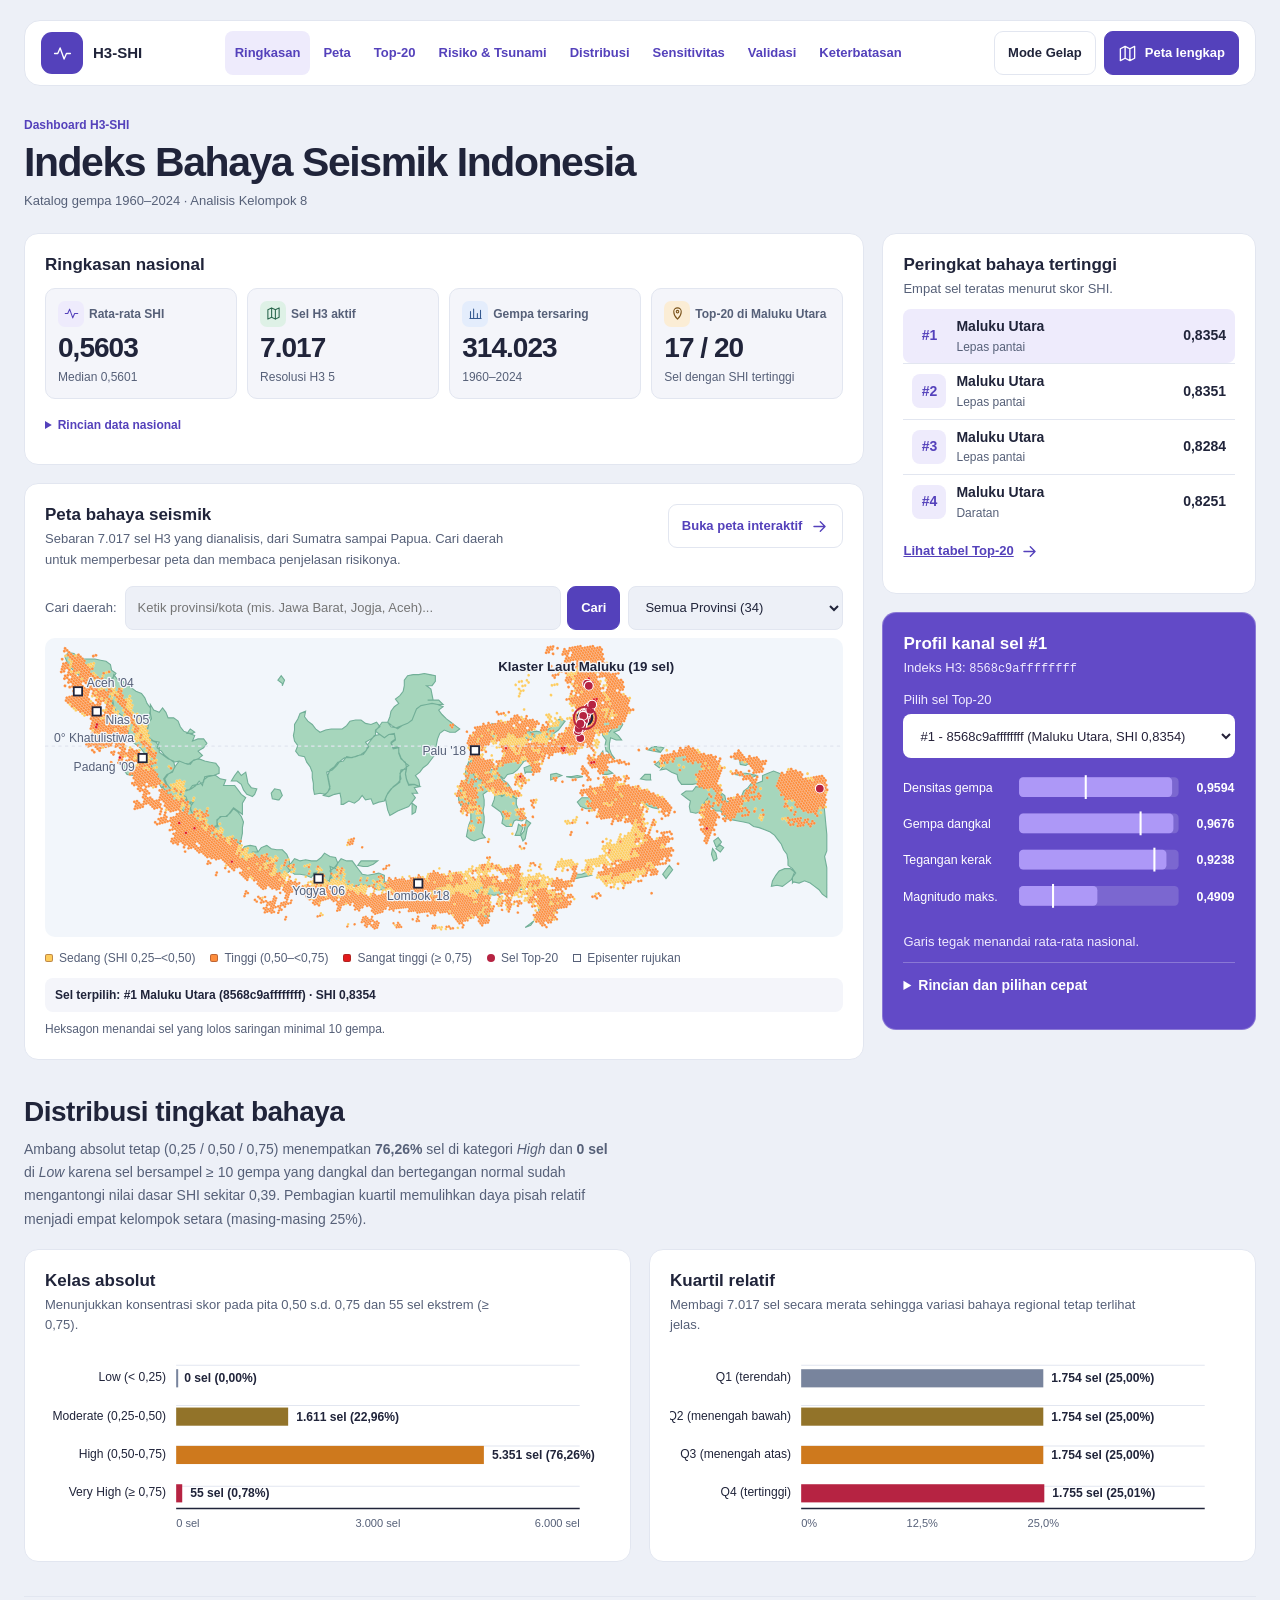
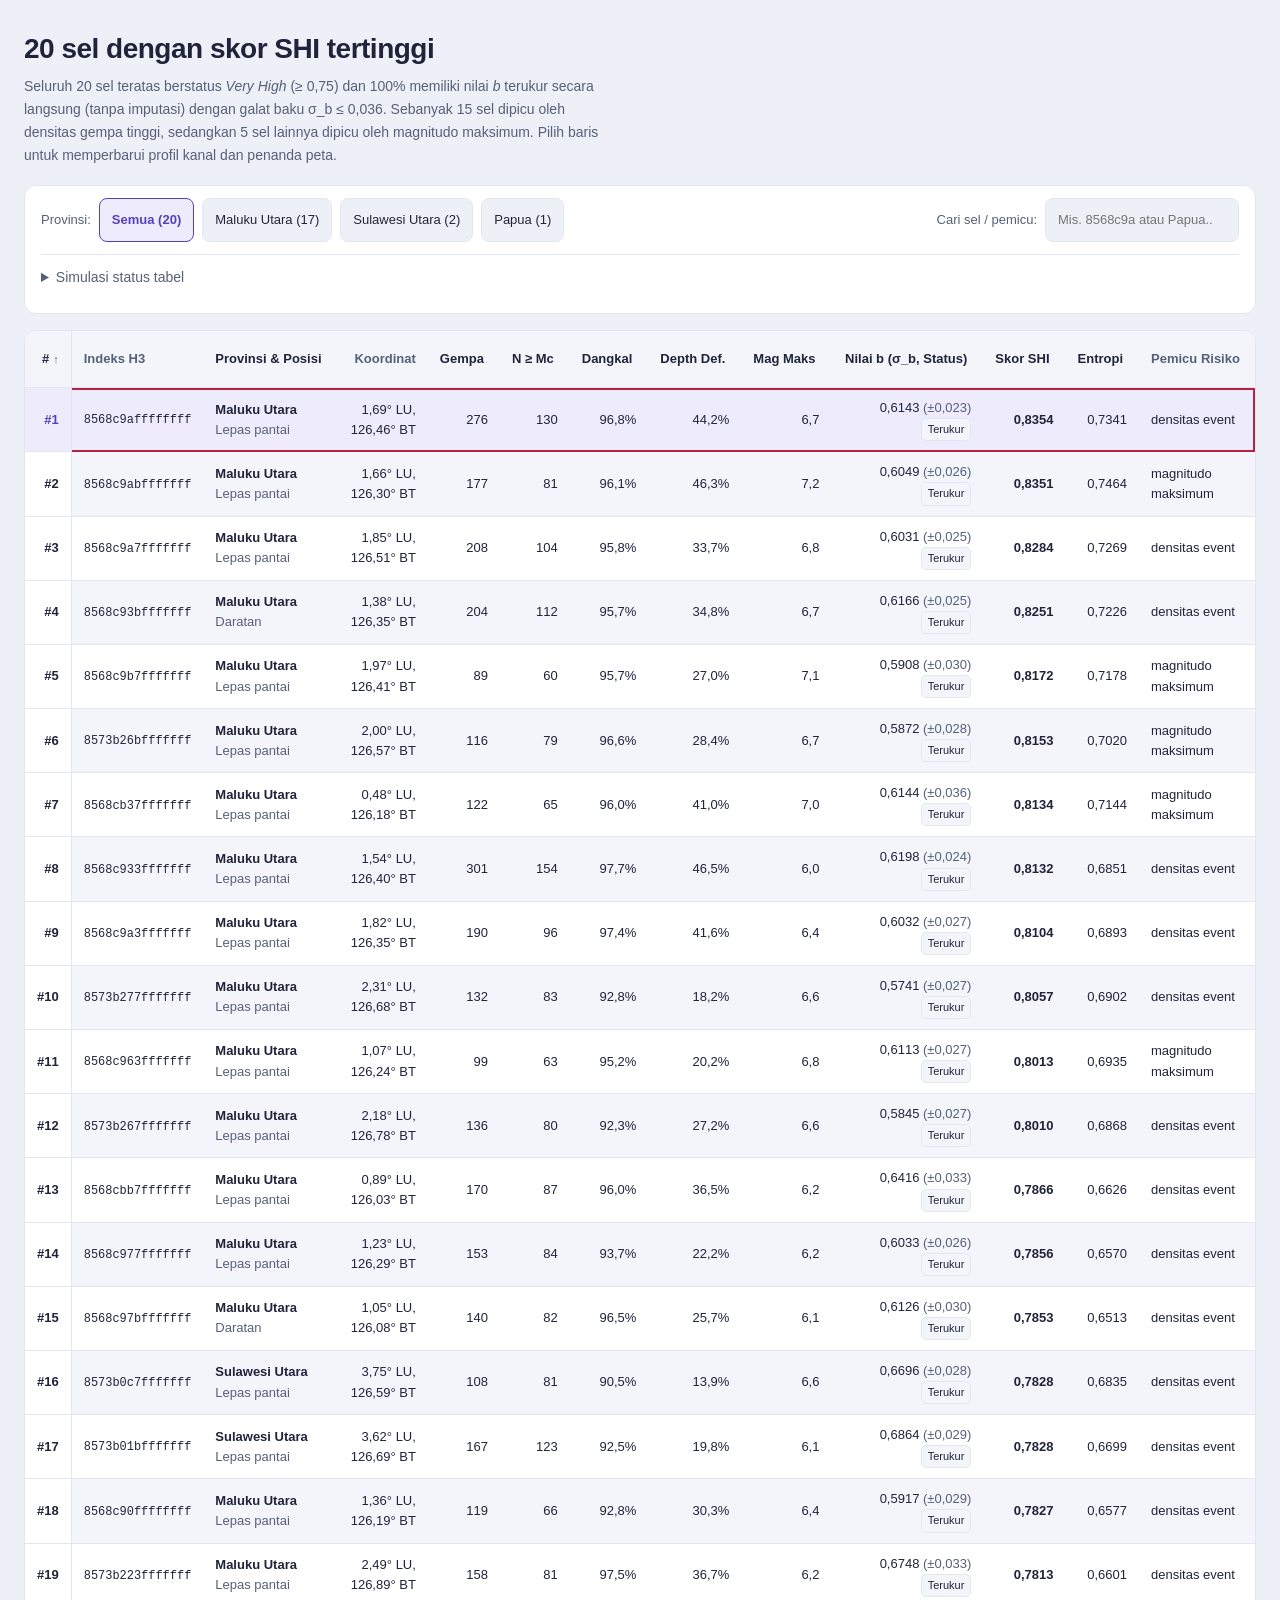
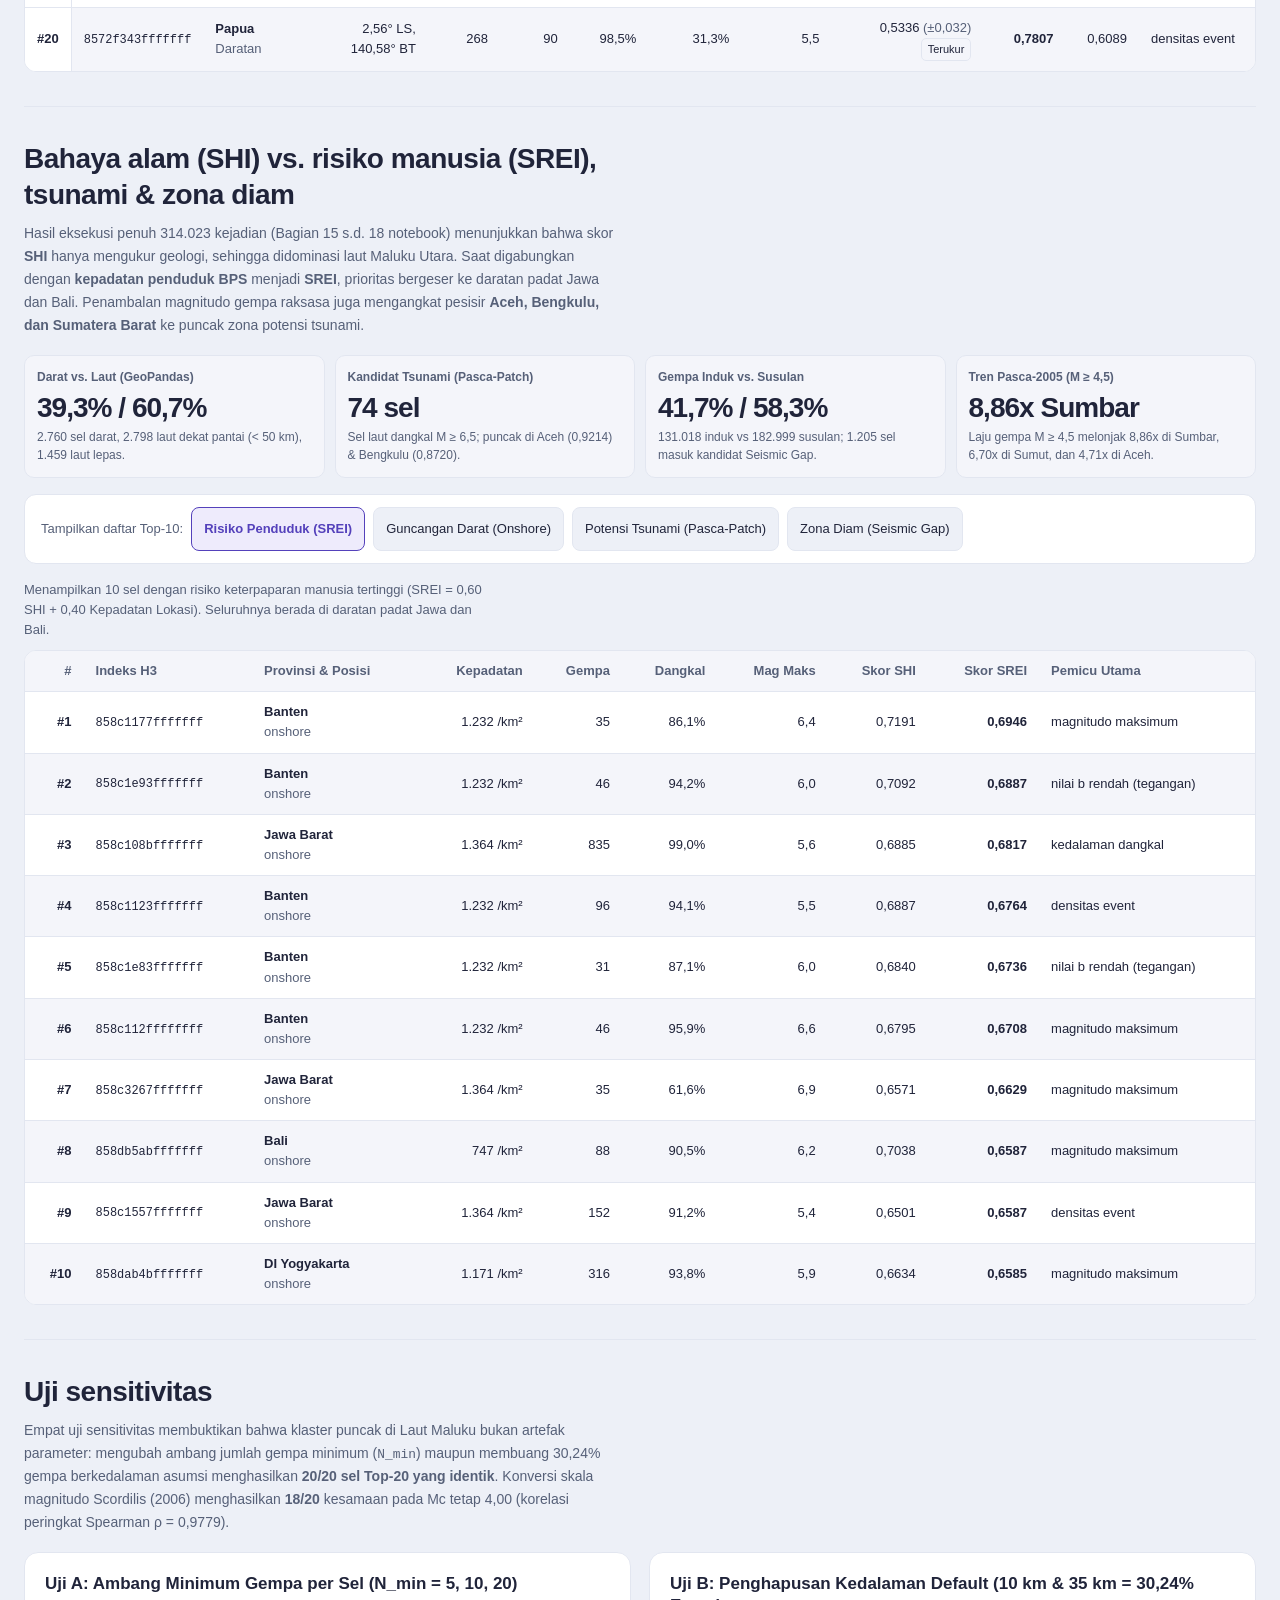
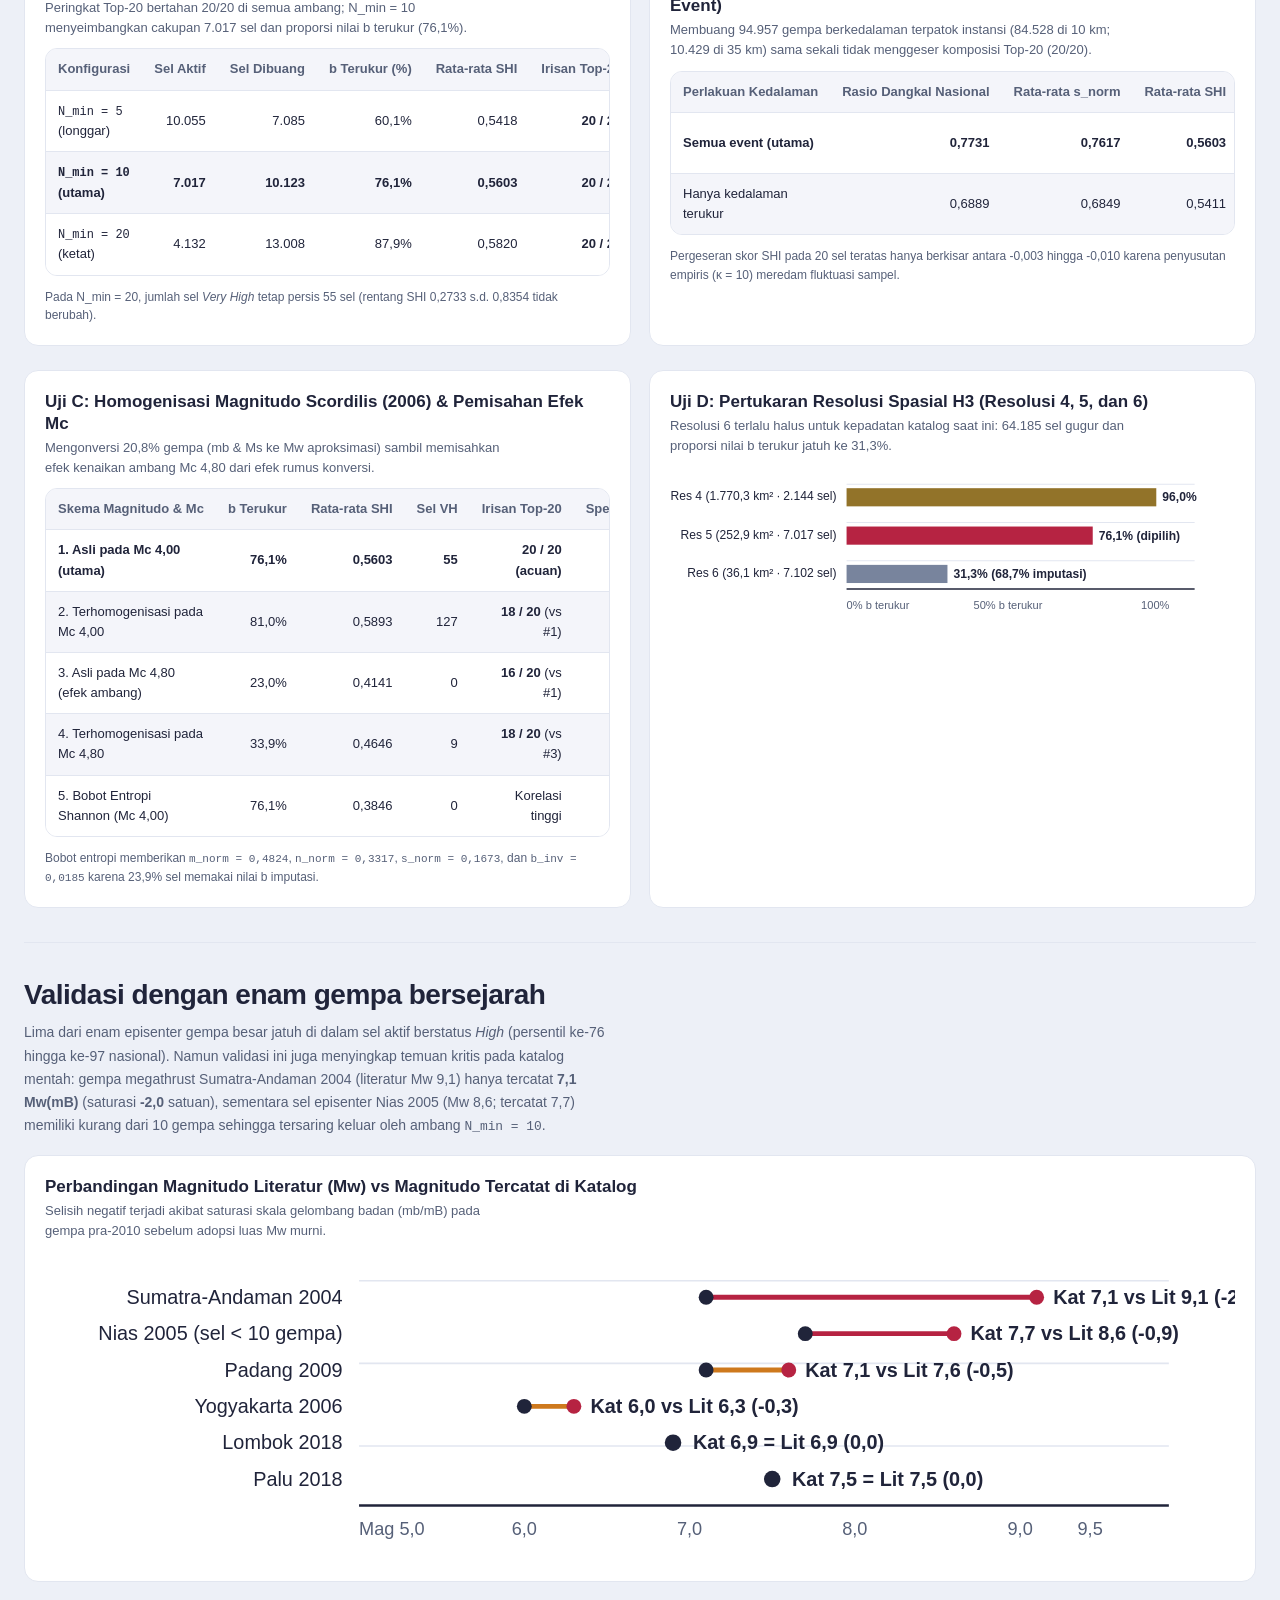
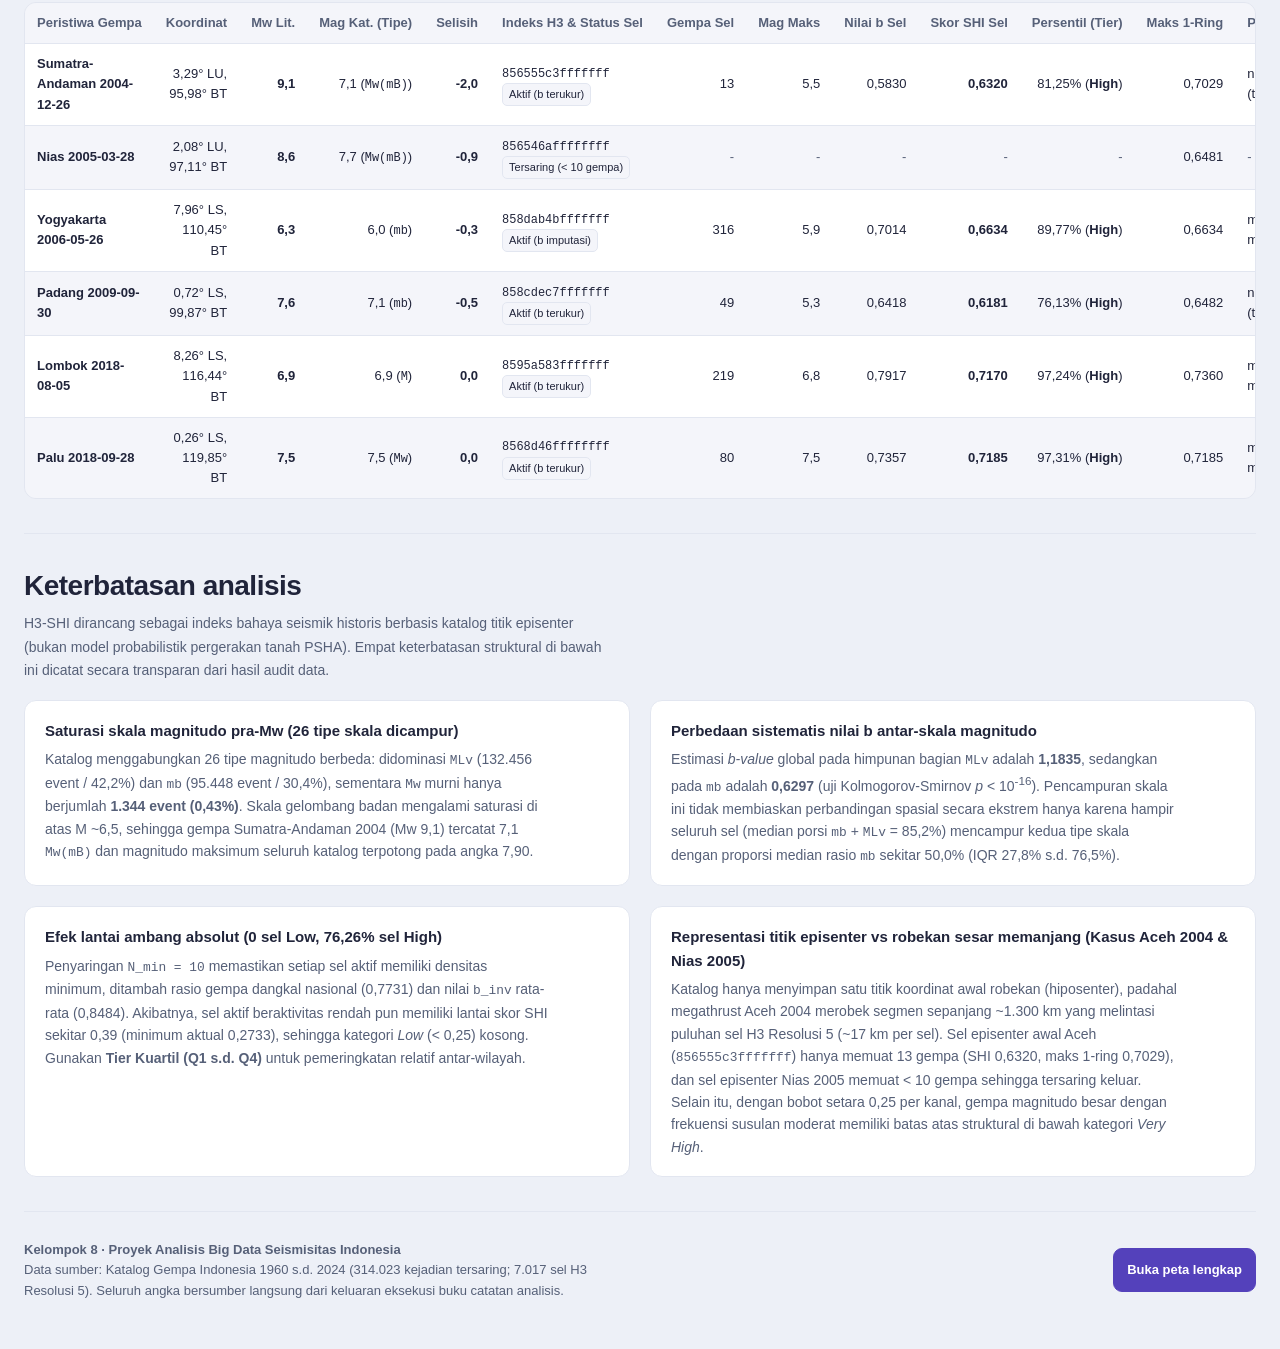
==== commit 1e462993: "feat: tambah analisis risiko manusia (SREI), tsunami, declustering, dan tren temporal" ====
--- a/index.html
+++ b/index.html
@@ -620,6 +620,7 @@
         <a href="#ringkasan" aria-current="location">Ringkasan</a>
         <a href="#peta-ikhtisar">Peta</a>
         <a href="#top20">Top-20</a>
+        <a href="#risiko-manusia">Risiko &amp; Tsunami</a>
         <a href="#distribusi-tier">Distribusi</a>
         <a href="#sensitivitas">Sensitivitas</a>
         <a href="#validasi-event">Validasi</a>
@@ -7929,6 +7930,72 @@
       </div>
     </section>
 
+
+    <!-- BLOK 5B: Bahaya Alam (SHI) vs. Risiko Manusia (SREI) & Tsunami -->
+    <section id="risiko-manusia" class="block-section" aria-labelledby="heading-risiko">
+      <div class="block-header">
+        <h2 id="heading-risiko" class="block-question">Bahaya alam (SHI) vs. risiko manusia (SREI), tsunami &amp; zona diam</h2>
+        <p class="block-answer">
+          Hasil eksekusi penuh 314.023 kejadian (Bagian 15 s.d. 18 notebook) menunjukkan bahwa skor <strong>SHI</strong> hanya mengukur geologi, sehingga didominasi laut Maluku Utara. Saat digabungkan dengan <strong>kepadatan penduduk BPS</strong> menjadi <strong>SREI</strong>, prioritas bergeser ke daratan padat Jawa dan Bali. Penambalan magnitudo gempa raksasa juga mengangkat pesisir <strong>Aceh, Bengkulu, dan Sumatera Barat</strong> ke puncak zona potensi tsunami.
+        </p>
+      </div>
+
+      <div class="kpi-strip" aria-label="Ringkasan temuan risiko bencana, tsunami, declustering, dan tren waktu">
+        <div class="kpi-item">
+          <div class="kpi-label">Darat vs. Laut (GeoPandas)</div>
+          <p class="kpi-value num">39,3% / 60,7%</p>
+          <p class="kpi-note">2.760 sel darat, 2.798 laut dekat pantai (&lt; 50 km), 1.459 laut lepas.</p>
+        </div>
+        <div class="kpi-item">
+          <div class="kpi-label">Kandidat Tsunami (Pasca-Patch)</div>
+          <p class="kpi-value num">74 sel</p>
+          <p class="kpi-note">Sel laut dangkal M &ge; 6,5; puncak di Aceh (0,9214) &amp; Bengkulu (0,8720).</p>
+        </div>
+        <div class="kpi-item">
+          <div class="kpi-label">Gempa Induk vs. Susulan</div>
+          <p class="kpi-value num">41,7% / 58,3%</p>
+          <p class="kpi-note">131.018 induk vs 182.999 susulan; 1.205 sel masuk kandidat Seismic Gap.</p>
+        </div>
+        <div class="kpi-item">
+          <div class="kpi-label">Tren Pasca-2005 (M &ge; 4,5)</div>
+          <p class="kpi-value num">8,86x Sumbar</p>
+          <p class="kpi-note">Laju gempa M &ge; 4,5 melonjak 8,86x di Sumbar, 6,70x di Sumut, dan 4,71x di Aceh.</p>
+        </div>
+      </div>
+
+      <div class="controls-bar" style="margin-top:16px;">
+        <div class="control-group" role="group" aria-label="Pilih sudut pandang risiko bencana">
+          <span class="control-label">Tampilkan daftar Top-10:</span>
+          <button type="button" class="filter-btn risk-view-btn" data-risk-view="srei" aria-pressed="true">Risiko Penduduk (SREI)</button>
+          <button type="button" class="filter-btn risk-view-btn" data-risk-view="shaking" aria-pressed="false">Guncangan Darat (Onshore)</button>
+          <button type="button" class="filter-btn risk-view-btn" data-risk-view="tsunami" aria-pressed="false">Potensi Tsunami (Pasca-Patch)</button>
+          <button type="button" class="filter-btn risk-view-btn" data-risk-view="gap" aria-pressed="false">Zona Diam (Seismic Gap)</button>
+        </div>
+      </div>
+
+      <p id="risk-view-caption" class="panel-subtitle" style="margin-bottom:10px;"></p>
+
+      <div class="table-wrap" tabindex="0" role="region" aria-label="Tabel perbandingan risiko manusia, guncangan darat, potensi tsunami, dan seismic gap">
+        <table aria-label="Tabel Top-10 berdasarkan perspektif risiko bencana">
+          <thead>
+            <tr>
+              <th scope="col" class="num">#</th>
+              <th scope="col">Indeks H3</th>
+              <th scope="col">Provinsi &amp; Posisi</th>
+              <th scope="col" class="num">Kepadatan</th>
+              <th scope="col" class="num">Gempa</th>
+              <th scope="col" class="num">Dangkal</th>
+              <th scope="col" class="num">Mag Maks</th>
+              <th scope="col" class="num">Skor SHI</th>
+              <th scope="col" class="num" id="risk-metric-col">Skor SREI</th>
+              <th scope="col">Pemicu Utama</th>
+            </tr>
+          </thead>
+          <tbody id="risk-spotlight-tbody"></tbody>
+        </table>
+      </div>
+    </section>
+
     <!-- BLOK 6: Ringkasan Sensitivitas (4 Pengujian) -->
     <section id="sensitivitas" class="block-section" aria-labelledby="heading-sensitivitas">
       <div class="block-header">
@@ -8310,42 +8377,7 @@
       { event: "Palu 2018-09-28", lat: -0.256, lon: 119.846, mw_lit: 7.5, mag_kat: 7.5, mag_type: "Mw", diff: 0.0, h3_index: "8568d46ffffffff", sel_ada: true, total_events: 80, n_mc: 9, max_mag_sel: 7.5, b_val: 0.7357, b_terukur: true, shi: 0.7185, pct: 97.31, tier: "High", shi_1ring: 0.7185, driver: "magnitudo maksimum" }
     ];
 
-    const PROVINCE_DATA = [
-      {"province": "Maluku Utara", "aliases": ["Malut", "Ternate", "Tidore", "Halmahera", "Tobelo", "Morotai", "Bacan", "Laut Maluku"], "cells": 474, "onshore_cells": 100, "offshore_cells": 374, "total_events": 20194, "n_mc": 10138, "mean_shi": 0.6052, "max_shi": 0.8354, "max_mag": 7.2, "mean_b": 0.7213, "mean_shallow": 0.7641, "vh_cells": 34, "high_cells": 395, "mod_cells": 45, "dom_driver": "densitas event", "bbox": [123.88, -2.88, 130.06, 3.05], "peak_cell": {"rank": 1, "h3_index": "8568c9affffffff", "province": "Maluku Utara", "location_type": "offshore (provinsi terdekat)", "centroid_lat": 1.6919, "centroid_lon": 126.4585, "total_events": 276, "n_mc": 130, "shallow_events": 269, "shallow_ratio": 0.9676, "default_depth_events": 122, "default_depth_share": 0.442, "max_magnitude": 6.7, "mean_magnitude": 4.0116, "b_value": 0.6143, "b_value_imputed": 0.6143, "b_std_error": 0.023, "b_estimated": true, "b_reliable": true, "n_norm": 0.9594, "s_norm": 0.9676, "b_inv": 0.9238, "m_norm": 0.4909, "shi": 0.8354, "shi_entropy": 0.7341, "shi_rank_pct": 1.0, "hazard_level": "Very High", "risk_driver": "densitas event"}, "top3_cells": [{"rank": 1, "h3_index": "8568c9affffffff", "shi": 0.8354, "location_type": "offshore (provinsi terdekat)", "centroid_lat": 1.6919, "centroid_lon": 126.4585, "total_events": 276, "max_magnitude": 6.7, "b_value_imputed": 0.6143, "risk_driver": "densitas event", "hazard_level": "Very High"}, {"rank": 2, "h3_index": "8568c9abfffffff", "shi": 0.8351, "location_type": "offshore (provinsi terdekat)", "centroid_lat": 1.6642, "centroid_lon": 126.2991, "total_events": 177, "max_magnitude": 7.2, "b_value_imputed": 0.6049, "risk_driver": "magnitudo maksimum", "hazard_level": "Very High"}, {"rank": 3, "h3_index": "8568c9a7fffffff", "shi": 0.8284, "location_type": "offshore (provinsi terdekat)", "centroid_lat": 1.8467, "centroid_lon": 126.5132, "total_events": 208, "max_magnitude": 6.8, "b_value_imputed": 0.6031, "risk_driver": "densitas event", "hazard_level": "Very High"}], "prov_rank": 1},
-      {"province": "Sulawesi Utara", "aliases": ["Sulut", "Manado", "Bitung", "Sangihe", "Talaud", "Minahasa", "Tomohon"], "cells": 549, "onshore_cells": 52, "offshore_cells": 497, "total_events": 15546, "n_mc": 9970, "mean_shi": 0.5707, "max_shi": 0.7828, "max_mag": 7.1, "mean_b": 0.7012, "mean_shallow": 0.6309, "vh_cells": 9, "high_cells": 442, "mod_cells": 98, "dom_driver": "densitas event", "bbox": [122.71, -0.54, 127.56, 5.97], "peak_cell": {"rank": 16, "h3_index": "8573b0c7fffffff", "province": "Sulawesi Utara", "location_type": "offshore (provinsi terdekat)", "centroid_lat": 3.751, "centroid_lon": 126.588, "total_events": 108, "n_mc": 81, "shallow_events": 99, "shallow_ratio": 0.9045, "default_depth_events": 15, "default_depth_share": 0.1389, "max_magnitude": 6.6, "mean_magnitude": 4.413, "b_value": 0.6696, "b_value_imputed": 0.6696, "b_std_error": 0.0283, "b_estimated": true, "b_reliable": true, "n_norm": 0.8672, "s_norm": 0.9045, "b_inv": 0.8869, "m_norm": 0.4727, "shi": 0.7828, "shi_entropy": 0.6835, "shi_rank_pct": 0.9979, "hazard_level": "Very High", "risk_driver": "densitas event"}, "top3_cells": [{"rank": 16, "h3_index": "8573b0c7fffffff", "shi": 0.7828, "location_type": "offshore (provinsi terdekat)", "centroid_lat": 3.751, "centroid_lon": 126.588, "total_events": 108, "max_magnitude": 6.6, "b_value_imputed": 0.6696, "risk_driver": "densitas event", "hazard_level": "Very High"}, {"rank": 17, "h3_index": "8573b01bfffffff", "shi": 0.7828, "location_type": "offshore (provinsi terdekat)", "centroid_lat": 3.6243, "centroid_lon": 126.6931, "total_events": 167, "max_magnitude": 6.1, "b_value_imputed": 0.6864, "risk_driver": "densitas event", "hazard_level": "Very High"}, {"rank": 21, "h3_index": "85956493fffffff", "shi": 0.7794, "location_type": "offshore (provinsi terdekat)", "centroid_lat": -0.1356, "centroid_lon": 125.0698, "total_events": 84, "max_magnitude": 6.2, "b_value_imputed": 0.5116, "risk_driver": "densitas event", "hazard_level": "Very High"}], "prov_rank": 2},
-      {"province": "Papua", "aliases": ["Jayapura", "Biak", "Nabire", "Wamena", "Merauke", "Sarmi", "Yapen"], "cells": 456, "onshore_cells": 344, "offshore_cells": 112, "total_events": 17382, "n_mc": 5306, "mean_shi": 0.6115, "max_shi": 0.7807, "max_mag": 7.2, "mean_b": 0.6855, "mean_shallow": 0.8821, "vh_cells": 2, "high_cells": 424, "mod_cells": 30, "dom_driver": "kedalaman dangkal", "bbox": [133.9, -9.52, 141.42, 1.34], "peak_cell": {"rank": 20, "h3_index": "8572f343fffffff", "province": "Papua", "location_type": "onshore", "centroid_lat": -2.5562, "centroid_lon": 140.5812, "total_events": 268, "n_mc": 90, "shallow_events": 266, "shallow_ratio": 0.9846, "default_depth_events": 84, "default_depth_share": 0.3134, "max_magnitude": 5.5, "mean_magnitude": 3.2149, "b_value": 0.5336, "b_value_imputed": 0.5336, "b_std_error": 0.0322, "b_estimated": true, "b_reliable": true, "n_norm": 0.8877, "s_norm": 0.9846, "b_inv": 0.9776, "m_norm": 0.2727, "shi": 0.7807, "shi_entropy": 0.6089, "shi_rank_pct": 0.9973, "hazard_level": "Very High", "risk_driver": "densitas event"}, "top3_cells": [{"rank": 20, "h3_index": "8572f343fffffff", "shi": 0.7807, "location_type": "onshore", "centroid_lat": -2.5562, "centroid_lon": 140.5812, "total_events": 268, "max_magnitude": 5.5, "b_value_imputed": 0.5336, "risk_driver": "densitas event", "hazard_level": "Very High"}, {"rank": 30, "h3_index": "8572f353fffffff", "shi": 0.7673, "location_type": "onshore", "centroid_lat": -2.4278, "centroid_lon": 140.4756, "total_events": 354, "max_magnitude": 5.4, "b_value_imputed": 0.543, "risk_driver": "densitas event", "hazard_level": "Very High"}, {"rank": 62, "h3_index": "8572d443fffffff", "shi": 0.7488, "location_type": "onshore", "centroid_lat": -3.6421, "centroid_lon": 140.164, "total_events": 63, "max_magnitude": 6.3, "b_value_imputed": 0.5172, "risk_driver": "magnitudo maksimum", "hazard_level": "High"}], "prov_rank": 3},
-      {"province": "Bengkulu", "aliases": ["Kota Bengkulu", "Mukomuko", "Enggano", "Kepahiang", "Rejang Lebong"], "cells": 258, "onshore_cells": 84, "offshore_cells": 174, "total_events": 7665, "n_mc": 3169, "mean_shi": 0.6143, "max_shi": 0.7681, "max_mag": 6.8, "mean_b": 0.6505, "mean_shallow": 0.849, "vh_cells": 3, "high_cells": 230, "mod_cells": 25, "dom_driver": "nilai b rendah (tegangan)", "bbox": [100.62, -5.84, 104.17, -1.88], "peak_cell": {"rank": 28, "h3_index": "858cf567fffffff", "province": "Bengkulu", "location_type": "offshore (provinsi terdekat)", "centroid_lat": -4.6229, "centroid_lon": 102.0681, "total_events": 102, "n_mc": 38, "shallow_events": 99, "shallow_ratio": 0.9529, "default_depth_events": 15, "default_depth_share": 0.1471, "max_magnitude": 6.8, "mean_magnitude": 3.8343, "b_value": 0.6659, "b_value_imputed": 0.6659, "b_std_error": 0.0438, "b_estimated": true, "b_reliable": true, "n_norm": 0.721, "s_norm": 0.9529, "b_inv": 0.8894, "m_norm": 0.5091, "shi": 0.7681, "shi_entropy": 0.6607, "shi_rank_pct": 0.9962, "hazard_level": "Very High", "risk_driver": "magnitudo maksimum"}, "top3_cells": [{"rank": 28, "h3_index": "858cf567fffffff", "shi": 0.7681, "location_type": "offshore (provinsi terdekat)", "centroid_lat": -4.6229, "centroid_lon": 102.0681, "total_events": 102, "max_magnitude": 6.8, "b_value_imputed": 0.6659, "risk_driver": "magnitudo maksimum", "hazard_level": "Very High"}, {"rank": 49, "h3_index": "858cf5dbfffffff", "shi": 0.7542, "location_type": "offshore (provinsi terdekat)", "centroid_lat": -4.9393, "centroid_lon": 102.9872, "total_events": 181, "max_magnitude": 5.4, "b_value_imputed": 0.6134, "risk_driver": "densitas event", "hazard_level": "Very High"}, {"rank": 54, "h3_index": "858cf58ffffffff", "shi": 0.7529, "location_type": "offshore (provinsi terdekat)", "centroid_lat": -5.2156, "centroid_lon": 102.4708, "total_events": 88, "max_magnitude": 6.2, "b_value_imputed": 0.6216, "risk_driver": "densitas event", "hazard_level": "Very High"}], "prov_rank": 4},
-      {"province": "Sumatera Utara", "aliases": ["Sumut", "Medan", "Nias", "Tapanuli", "Sibolga", "Toba", "Sinabung"], "cells": 301, "onshore_cells": 140, "offshore_cells": 161, "total_events": 11374, "n_mc": 3552, "mean_shi": 0.557, "max_shi": 0.7681, "max_mag": 6.9, "mean_b": 0.7831, "mean_shallow": 0.7951, "vh_cells": 3, "high_cells": 218, "mod_cells": 80, "dom_driver": "kedalaman dangkal", "bbox": [96.66, -1.09, 100.82, 4.7], "peak_cell": {"rank": 29, "h3_index": "858cd847fffffff", "province": "Sumatera Utara", "location_type": "offshore (provinsi terdekat)", "centroid_lat": -0.6877, "centroid_lon": 98.5046, "total_events": 32, "n_mc": 20, "shallow_events": 32, "shallow_ratio": 0.9459, "default_depth_events": 8, "default_depth_share": 0.25, "max_magnitude": 6.9, "mean_magnitude": 4.4219, "b_value": 0.5, "b_value_imputed": 0.5, "b_std_error": 0.0668, "b_estimated": true, "b_reliable": true, "n_norm": 0.5991, "s_norm": 0.9459, "b_inv": 1.0, "m_norm": 0.5273, "shi": 0.7681, "shi_entropy": 0.6299, "shi_rank_pct": 0.996, "hazard_level": "Very High", "risk_driver": "magnitudo maksimum"}, "top3_cells": [{"rank": 29, "h3_index": "858cd847fffffff", "shi": 0.7681, "location_type": "offshore (provinsi terdekat)", "centroid_lat": -0.6877, "centroid_lon": 98.5046, "total_events": 32, "max_magnitude": 6.9, "b_value_imputed": 0.5, "risk_driver": "magnitudo maksimum", "hazard_level": "Very High"}, {"rank": 32, "h3_index": "8565754bfffffff", "shi": 0.7652, "location_type": "offshore (provinsi terdekat)", "centroid_lat": 1.1408, "centroid_lon": 97.0774, "total_events": 206, "max_magnitude": 5.8, "b_value_imputed": 0.8484, "risk_driver": "densitas event", "hazard_level": "Very High"}, {"rank": 33, "h3_index": "85657087fffffff", "shi": 0.764, "location_type": "onshore", "centroid_lat": 1.3, "centroid_lon": 97.1216, "total_events": 194, "max_magnitude": 5.4, "b_value_imputed": 0.7811, "risk_driver": "densitas event", "hazard_level": "Very High"}], "prov_rank": 5},
-      {"province": "Sulawesi Tengah", "aliases": ["Sulteng", "Palu", "Donggala", "Sigi", "Poso", "Luwuk", "Tolitoli", "Banggai"], "cells": 448, "onshore_cells": 221, "offshore_cells": 227, "total_events": 20294, "n_mc": 3253, "mean_shi": 0.5541, "max_shi": 0.7562, "max_mag": 7.5, "mean_b": 0.7464, "mean_shallow": 0.8555, "vh_cells": 2, "high_cells": 341, "mod_cells": 105, "dom_driver": "kedalaman dangkal", "bbox": [119.05, -4.04, 124.58, 1.78], "peak_cell": {"rank": 45, "h3_index": "8568da8bfffffff", "province": "Sulawesi Tengah", "location_type": "offshore (provinsi terdekat)", "centroid_lat": -1.8308, "centroid_lon": 122.5742, "total_events": 243, "n_mc": 52, "shallow_events": 242, "shallow_ratio": 0.9871, "default_depth_events": 162, "default_depth_share": 0.6667, "max_magnitude": 6.8, "mean_magnitude": 3.4267, "b_value": 0.8789, "b_value_imputed": 0.8789, "b_std_error": 0.0834, "b_estimated": true, "b_reliable": true, "n_norm": 0.7813, "s_norm": 0.9871, "b_inv": 0.7474, "m_norm": 0.5091, "shi": 0.7562, "shi_entropy": 0.6838, "shi_rank_pct": 0.9937, "hazard_level": "Very High", "risk_driver": "magnitudo maksimum"}, "top3_cells": [{"rank": 45, "h3_index": "8568da8bfffffff", "shi": 0.7562, "location_type": "offshore (provinsi terdekat)", "centroid_lat": -1.8308, "centroid_lon": 122.5742, "total_events": 243, "max_magnitude": 6.8, "b_value_imputed": 0.8789, "risk_driver": "magnitudo maksimum", "hazard_level": "Very High"}, {"rank": 47, "h3_index": "8568d1affffffff", "shi": 0.7552, "location_type": "onshore", "centroid_lat": -0.1304, "centroid_lon": 121.7169, "total_events": 77, "max_magnitude": 5.8, "b_value_imputed": 0.5, "risk_driver": "densitas event", "hazard_level": "Very High"}, {"rank": 87, "h3_index": "8568d3dbfffffff", "shi": 0.738, "location_type": "onshore", "centroid_lat": -1.3298, "centroid_lon": 120.4529, "total_events": 847, "max_magnitude": 6.6, "b_value_imputed": 0.9415, "risk_driver": "magnitudo maksimum", "hazard_level": "High"}], "prov_rank": 6},
-      {"province": "Maluku", "aliases": ["Ambon", "Seram", "Banda", "Laut Banda", "Buru", "Tual", "Maluku Tenggara", "Saumlaki"], "cells": 962, "onshore_cells": 163, "offshore_cells": 799, "total_events": 42595, "n_mc": 15239, "mean_shi": 0.5372, "max_shi": 0.753, "max_mag": 7.9, "mean_b": 0.7369, "mean_shallow": 0.5899, "vh_cells": 1, "high_cells": 644, "mod_cells": 317, "dom_driver": "densitas event", "bbox": [125.32, -8.74, 135.31, -0.98], "peak_cell": {"rank": 53, "h3_index": "8572956ffffffff", "province": "Maluku", "location_type": "offshore (provinsi terdekat)", "centroid_lat": -4.9538, "centroid_lon": 133.7835, "total_events": 29, "n_mc": 20, "shallow_events": 28, "shallow_ratio": 0.9161, "default_depth_events": 7, "default_depth_share": 0.2414, "max_magnitude": 7.2, "mean_magnitude": 4.469, "b_value": 0.6276, "b_value_imputed": 0.6276, "b_std_error": 0.0534, "b_estimated": true, "b_reliable": true, "n_norm": 0.5991, "s_norm": 0.9161, "b_inv": 0.915, "m_norm": 0.5818, "shi": 0.753, "shi_entropy": 0.6497, "shi_rank_pct": 0.9926, "hazard_level": "Very High", "risk_driver": "magnitudo maksimum"}, "top3_cells": [{"rank": 53, "h3_index": "8572956ffffffff", "shi": 0.753, "location_type": "offshore (provinsi terdekat)", "centroid_lat": -4.9538, "centroid_lon": 133.7835, "total_events": 29, "max_magnitude": 7.2, "b_value_imputed": 0.6276, "risk_driver": "magnitudo maksimum", "hazard_level": "Very High"}, {"rank": 69, "h3_index": "85954543fffffff", "shi": 0.7467, "location_type": "onshore", "centroid_lat": -3.6623, "centroid_lon": 127.2427, "total_events": 34, "max_magnitude": 7.8, "b_value_imputed": 0.5193, "risk_driver": "magnitudo maksimum", "hazard_level": "High"}, {"rank": 121, "h3_index": "85729183fffffff", "shi": 0.7298, "location_type": "offshore (provinsi terdekat)", "centroid_lat": -4.9027, "centroid_lon": 134.1114, "total_events": 22, "max_magnitude": 7.0, "b_value_imputed": 0.5908, "risk_driver": "magnitudo maksimum", "hazard_level": "High"}], "prov_rank": 7},
-      {"province": "Banten", "aliases": ["Serang", "Pandeglang", "Lebak", "Selat Sunda", "Ujung Kulon", "Tangerang", "Cilegon"], "cells": 98, "onshore_cells": 36, "offshore_cells": 62, "total_events": 3646, "n_mc": 953, "mean_shi": 0.5757, "max_shi": 0.7524, "max_mag": 6.9, "mean_b": 0.6834, "mean_shallow": 0.7894, "vh_cells": 1, "high_cells": 74, "mod_cells": 23, "dom_driver": "nilai b rendah (tegangan)", "bbox": [104.7, -7.54, 107.18, -5.41], "peak_cell": {"rank": 55, "h3_index": "858c1127fffffff", "province": "Banten", "location_type": "offshore (provinsi terdekat)", "centroid_lat": -6.9513, "centroid_lon": 105.235, "total_events": 102, "n_mc": 30, "shallow_events": 101, "shallow_ratio": 0.9708, "default_depth_events": 18, "default_depth_share": 0.1765, "max_magnitude": 6.7, "mean_magnitude": 3.6961, "b_value": 0.6917, "b_value_imputed": 0.6917, "b_std_error": 0.0514, "b_estimated": true, "b_reliable": true, "n_norm": 0.6758, "s_norm": 0.9708, "b_inv": 0.8722, "m_norm": 0.4909, "shi": 0.7524, "shi_entropy": 0.6396, "shi_rank_pct": 0.9923, "hazard_level": "Very High", "risk_driver": "magnitudo maksimum"}, "top3_cells": [{"rank": 55, "h3_index": "858c1127fffffff", "shi": 0.7524, "location_type": "offshore (provinsi terdekat)", "centroid_lat": -6.9513, "centroid_lon": 105.235, "total_events": 102, "max_magnitude": 6.7, "b_value_imputed": 0.6917, "risk_driver": "magnitudo maksimum", "hazard_level": "Very High"}, {"rank": 86, "h3_index": "858c118bfffffff", "shi": 0.7382, "location_type": "offshore (provinsi terdekat)", "centroid_lat": -7.1425, "centroid_lon": 106.0224, "total_events": 185, "max_magnitude": 6.1, "b_value_imputed": 0.6624, "risk_driver": "densitas event", "hazard_level": "High"}, {"rank": 148, "h3_index": "858c1137fffffff", "shi": 0.7244, "location_type": "offshore (provinsi terdekat)", "centroid_lat": -7.0574, "centroid_lon": 105.3437, "total_events": 156, "max_magnitude": 5.4, "b_value_imputed": 0.7332, "risk_driver": "densitas event", "hazard_level": "High"}], "prov_rank": 8},
-      {"province": "Jawa Timur", "aliases": ["Jatim", "Surabaya", "Malang", "Pacitan", "Blitar", "Banyuwangi", "Jember", "Lumajang", "Trenggalek"], "cells": 366, "onshore_cells": 76, "offshore_cells": 290, "total_events": 10995, "n_mc": 2831, "mean_shi": 0.5441, "max_shi": 0.7496, "max_mag": 6.6, "mean_b": 0.6914, "mean_shallow": 0.7589, "vh_cells": 0, "high_cells": 253, "mod_cells": 113, "dom_driver": "nilai b rendah (tegangan)", "bbox": [110.5, -10.04, 116.67, -4.65], "peak_cell": {"rank": 58, "h3_index": "858da46ffffffff", "province": "Jawa Timur", "location_type": "offshore (provinsi terdekat)", "centroid_lat": -9.5243, "centroid_lon": 114.038, "total_events": 157, "n_mc": 71, "shallow_events": 151, "shallow_ratio": 0.9505, "default_depth_events": 57, "default_depth_share": 0.3631, "max_magnitude": 5.5, "mean_magnitude": 3.951, "b_value": 0.5996, "b_value_imputed": 0.5996, "b_std_error": 0.0356, "b_estimated": true, "b_reliable": true, "n_norm": 0.8416, "s_norm": 0.9505, "b_inv": 0.9336, "m_norm": 0.2727, "shi": 0.7496, "shi_entropy": 0.5871, "shi_rank_pct": 0.9919, "hazard_level": "High", "risk_driver": "densitas event"}, "top3_cells": [{"rank": 58, "h3_index": "858da46ffffffff", "shi": 0.7496, "location_type": "offshore (provinsi terdekat)", "centroid_lat": -9.5243, "centroid_lon": 114.038, "total_events": 157, "max_magnitude": 5.5, "b_value_imputed": 0.5996, "risk_driver": "densitas event", "hazard_level": "High"}, {"rank": 75, "h3_index": "858da09bfffffff", "shi": 0.7426, "location_type": "offshore (provinsi terdekat)", "centroid_lat": -9.5682, "centroid_lon": 113.8947, "total_events": 148, "max_magnitude": 5.5, "b_value_imputed": 0.5945, "risk_driver": "densitas event", "hazard_level": "High"}, {"rank": 91, "h3_index": "858da1c7fffffff", "shi": 0.7371, "location_type": "offshore (provinsi terdekat)", "centroid_lat": -9.6388, "centroid_lon": 112.8336, "total_events": 153, "max_magnitude": 5.8, "b_value_imputed": 0.7514, "risk_driver": "densitas event", "hazard_level": "High"}], "prov_rank": 9},
-      {"province": "Aceh", "aliases": ["NAD", "Banda Aceh", "Simeulue", "Sabang", "Meulaboh", "Pidie", "Lhokseumawe", "Singkil"], "cells": 308, "onshore_cells": 158, "offshore_cells": 150, "total_events": 9552, "n_mc": 2958, "mean_shi": 0.5765, "max_shi": 0.748, "max_mag": 7.7, "mean_b": 0.7231, "mean_shallow": 0.8613, "vh_cells": 0, "high_cells": 256, "mod_cells": 52, "dom_driver": "kedalaman dangkal", "bbox": [94.61, 1.55, 98.69, 6.48], "peak_cell": {"rank": 63, "h3_index": "85657633fffffff", "province": "Aceh", "location_type": "offshore (provinsi terdekat)", "centroid_lat": 1.947, "centroid_lon": 97.9014, "total_events": 63, "n_mc": 41, "shallow_events": 63, "shallow_ratio": 0.9689, "default_depth_events": 3, "default_depth_share": 0.0476, "max_magnitude": 6.1, "mean_magnitude": 4.1778, "b_value": 0.6416, "b_value_imputed": 0.6416, "b_std_error": 0.0617, "b_estimated": true, "b_reliable": true, "n_norm": 0.7356, "s_norm": 0.9689, "b_inv": 0.9056, "m_norm": 0.3818, "shi": 0.748, "shi_entropy": 0.6071, "shi_rank_pct": 0.9912, "hazard_level": "High", "risk_driver": "densitas event"}, "top3_cells": [{"rank": 63, "h3_index": "85657633fffffff", "shi": 0.748, "location_type": "offshore (provinsi terdekat)", "centroid_lat": 1.947, "centroid_lon": 97.9014, "total_events": 63, "max_magnitude": 6.1, "b_value_imputed": 0.6416, "risk_driver": "densitas event", "hazard_level": "High"}, {"rank": 79, "h3_index": "8565707bfffffff", "shi": 0.7418, "location_type": "onshore", "centroid_lat": 2.1731, "centroid_lon": 97.0636, "total_events": 16, "max_magnitude": 7.7, "b_value_imputed": 0.6072, "risk_driver": "magnitudo maksimum", "hazard_level": "High"}, {"rank": 81, "h3_index": "85657067fffffff", "shi": 0.7396, "location_type": "onshore", "centroid_lat": 2.0885, "centroid_lon": 96.7398, "total_events": 74, "max_magnitude": 6.0, "b_value_imputed": 0.7758, "risk_driver": "densitas event", "hazard_level": "High"}], "prov_rank": 10},
-      {"province": "Sumatera Barat", "aliases": ["Sumbar", "Padang", "Mentawai", "Bukittinggi", "Pariaman", "Solok", "Pasaman", "Painan"], "cells": 244, "onshore_cells": 86, "offshore_cells": 158, "total_events": 6498, "n_mc": 2382, "mean_shi": 0.5806, "max_shi": 0.7471, "max_mag": 7.3, "mean_b": 0.744, "mean_shallow": 0.8532, "vh_cells": 0, "high_cells": 200, "mod_cells": 44, "dom_driver": "kedalaman dangkal", "bbox": [98.02, -3.75, 102.29, 1.31], "peak_cell": {"rank": 68, "h3_index": "858cd803fffffff", "province": "Sumatera Barat", "location_type": "offshore (provinsi terdekat)", "centroid_lat": -1.002, "centroid_lon": 98.4157, "total_events": 15, "n_mc": 13, "shallow_events": 14, "shallow_ratio": 0.8691, "default_depth_events": 1, "default_depth_share": 0.0667, "max_magnitude": 7.3, "mean_magnitude": 5.1733, "b_value": 0.5, "b_value_imputed": 0.5, "b_std_error": 0.07, "b_estimated": true, "b_reliable": true, "n_norm": 0.5194, "s_norm": 0.8691, "b_inv": 1.0, "m_norm": 0.6, "shi": 0.7471, "shi_entropy": 0.6257, "shi_rank_pct": 0.9905, "hazard_level": "High", "risk_driver": "magnitudo maksimum"}, "top3_cells": [{"rank": 68, "h3_index": "858cd803fffffff", "shi": 0.7471, "location_type": "offshore (provinsi terdekat)", "centroid_lat": -1.002, "centroid_lon": 98.4157, "total_events": 15, "max_magnitude": 7.3, "b_value_imputed": 0.5, "risk_driver": "magnitudo maksimum", "hazard_level": "High"}, {"rank": 73, "h3_index": "858cdc53fffffff", "shi": 0.7431, "location_type": "offshore (provinsi terdekat)", "centroid_lat": -1.5668, "centroid_lon": 99.5887, "total_events": 67, "max_magnitude": 6.4, "b_value_imputed": 0.7881, "risk_driver": "magnitudo maksimum", "hazard_level": "High"}, {"rank": 88, "h3_index": "858cdc43fffffff", "shi": 0.738, "location_type": "offshore (provinsi terdekat)", "centroid_lat": -1.4521, "centroid_lon": 99.4736, "total_events": 94, "max_magnitude": 6.4, "b_value_imputed": 0.8306, "risk_driver": "magnitudo maksimum", "hazard_level": "High"}], "prov_rank": 11},
-      {"province": "Sulawesi Selatan", "aliases": ["Sulsel", "Makassar", "Palopo", "Bone", "Bulukumba", "Selayar", "Luwu", "Toraja"], "cells": 206, "onshore_cells": 107, "offshore_cells": 99, "total_events": 7994, "n_mc": 1037, "mean_shi": 0.5141, "max_shi": 0.745, "max_mag": 7.4, "mean_b": 0.7719, "mean_shallow": 0.7961, "vh_cells": 0, "high_cells": 119, "mod_cells": 87, "dom_driver": "kedalaman dangkal", "bbox": [116.64, -8.19, 122.69, -1.5], "peak_cell": {"rank": 72, "h3_index": "85950a6ffffffff", "province": "Sulawesi Selatan", "location_type": "offshore (provinsi terdekat)", "centroid_lat": -7.5858, "centroid_lon": 122.2888, "total_events": 135, "n_mc": 10, "shallow_events": 128, "shallow_ratio": 0.9361, "default_depth_events": 76, "default_depth_share": 0.563, "max_magnitude": 7.4, "mean_magnitude": 2.9993, "b_value": 0.5693, "b_value_imputed": 0.5693, "b_std_error": 0.0912, "b_estimated": true, "b_reliable": true, "n_norm": 0.4719, "s_norm": 0.9361, "b_inv": 0.9538, "m_norm": 0.6182, "shi": 0.745, "shi_entropy": 0.6291, "shi_rank_pct": 0.9899, "hazard_level": "High", "risk_driver": "magnitudo maksimum"}, "top3_cells": [{"rank": 72, "h3_index": "85950a6ffffffff", "shi": 0.745, "location_type": "offshore (provinsi terdekat)", "centroid_lat": -7.5858, "centroid_lon": 122.2888, "total_events": 135, "max_magnitude": 7.4, "b_value_imputed": 0.5693, "risk_driver": "magnitudo maksimum", "hazard_level": "High"}, {"rank": 806, "h3_index": "85952d47fffffff", "shi": 0.6576, "location_type": "onshore", "centroid_lat": -2.5489, "centroid_lon": 121.6052, "total_events": 94, "max_magnitude": 6.1, "b_value_imputed": 0.8896, "risk_driver": "magnitudo maksimum", "hazard_level": "High"}, {"rank": 886, "h3_index": "85951627fffffff", "shi": 0.6535, "location_type": "offshore (provinsi terdekat)", "centroid_lat": -7.7868, "centroid_lon": 117.42, "total_events": 98, "max_magnitude": 5.8, "b_value_imputed": 0.7281, "risk_driver": "magnitudo maksimum", "hazard_level": "High"}], "prov_rank": 12},
-      {"province": "Bali", "aliases": ["Denpasar", "Badung", "Karangasem", "Buleleng", "Singaraja", "Gianyar", "Nusa Dua"], "cells": 123, "onshore_cells": 45, "offshore_cells": 78, "total_events": 4886, "n_mc": 1159, "mean_shi": 0.5708, "max_shi": 0.7426, "max_mag": 6.5, "mean_b": 0.5986, "mean_shallow": 0.7082, "vh_cells": 0, "high_cells": 111, "mod_cells": 12, "dom_driver": "nilai b rendah (tegangan)", "bbox": [114.03, -10.01, 116.11, -7.66], "peak_cell": {"rank": 76, "h3_index": "8595a68ffffffff", "province": "Bali", "location_type": "offshore (provinsi terdekat)", "centroid_lat": -9.4729, "centroid_lon": 115.2189, "total_events": 158, "n_mc": 65, "shallow_events": 150, "shallow_ratio": 0.9389, "default_depth_events": 8, "default_depth_share": 0.0506, "max_magnitude": 5.4, "mean_magnitude": 3.7456, "b_value": 0.5713, "b_value_imputed": 0.5713, "b_std_error": 0.0429, "b_estimated": true, "b_reliable": true, "n_norm": 0.8245, "s_norm": 0.9389, "b_inv": 0.9525, "m_norm": 0.2545, "shi": 0.7426, "shi_entropy": 0.5711, "shi_rank_pct": 0.9893, "hazard_level": "High", "risk_driver": "densitas event"}, "top3_cells": [{"rank": 76, "h3_index": "8595a68ffffffff", "shi": 0.7426, "location_type": "offshore (provinsi terdekat)", "centroid_lat": -9.4729, "centroid_lon": 115.2189, "total_events": 158, "max_magnitude": 5.4, "b_value_imputed": 0.5713, "risk_driver": "densitas event", "hazard_level": "High"}, {"rank": 108, "h3_index": "8595a613fffffff", "shi": 0.733, "location_type": "offshore (provinsi terdekat)", "centroid_lat": -9.6065, "centroid_lon": 115.1735, "total_events": 115, "max_magnitude": 5.4, "b_value_imputed": 0.5926, "risk_driver": "densitas event", "hazard_level": "High"}, {"rank": 289, "h3_index": "858db5abfffffff", "shi": 0.7038, "location_type": "onshore", "centroid_lat": -8.1708, "centroid_lon": 114.7391, "total_events": 88, "max_magnitude": 6.2, "b_value_imputed": 0.5345, "risk_driver": "magnitudo maksimum", "hazard_level": "High"}], "prov_rank": 13},
-      {"province": "Gorontalo", "aliases": ["Kota Gorontalo", "Limboto", "Teluk Tomini", "Boalemo", "Pohuwato"], "cells": 122, "onshore_cells": 59, "offshore_cells": 63, "total_events": 6534, "n_mc": 1217, "mean_shi": 0.5209, "max_shi": 0.7415, "max_mag": 6.4, "mean_b": 0.7149, "mean_shallow": 0.6015, "vh_cells": 0, "high_cells": 72, "mod_cells": 50, "dom_driver": "nilai b rendah (tegangan)", "bbox": [120.76, -0.09, 123.95, 1.74], "peak_cell": {"rank": 80, "h3_index": "8568c3bbfffffff", "province": "Gorontalo", "location_type": "offshore (provinsi terdekat)", "centroid_lat": 1.2141, "centroid_lon": 122.8997, "total_events": 37, "n_mc": 20, "shallow_events": 36, "shallow_ratio": 0.9304, "default_depth_events": 17, "default_depth_share": 0.4595, "max_magnitude": 6.4, "mean_magnitude": 4.027, "b_value": 0.5, "b_value_imputed": 0.5, "b_std_error": 0.047, "b_estimated": true, "b_reliable": true, "n_norm": 0.5991, "s_norm": 0.9304, "b_inv": 1.0, "m_norm": 0.4364, "shi": 0.7415, "shi_entropy": 0.5835, "shi_rank_pct": 0.9887, "hazard_level": "High", "risk_driver": "magnitudo maksimum"}, "top3_cells": [{"rank": 80, "h3_index": "8568c3bbfffffff", "shi": 0.7415, "location_type": "offshore (provinsi terdekat)", "centroid_lat": 1.2141, "centroid_lon": 122.8997, "total_events": 37, "max_magnitude": 6.4, "b_value_imputed": 0.5, "risk_driver": "magnitudo maksimum", "hazard_level": "High"}, {"rank": 119, "h3_index": "8568c3a3fffffff", "shi": 0.7307, "location_type": "offshore (provinsi terdekat)", "centroid_lat": 1.2413, "centroid_lon": 123.0543, "total_events": 28, "max_magnitude": 6.0, "b_value_imputed": 0.5215, "risk_driver": "nilai b rendah (tegangan)", "hazard_level": "High"}, {"rank": 279, "h3_index": "8568c387fffffff", "shi": 0.7049, "location_type": "offshore (provinsi terdekat)", "centroid_lat": 1.3392, "centroid_lon": 122.7975, "total_events": 44, "max_magnitude": 5.5, "b_value_imputed": 0.567, "risk_driver": "densitas event", "hazard_level": "High"}], "prov_rank": 14},
-      {"province": "Jawa Barat", "aliases": ["Jabar", "Bandung", "Cianjur", "Sukabumi", "Garut", "Bogor", "Tasikmalaya", "Pangandaran", "Cirebon", "Bekasi"], "cells": 273, "onshore_cells": 90, "offshore_cells": 183, "total_events": 13233, "n_mc": 2452, "mean_shi": 0.5693, "max_shi": 0.7386, "max_mag": 7.2, "mean_b": 0.7335, "mean_shallow": 0.8339, "vh_cells": 0, "high_cells": 226, "mod_cells": 47, "dom_driver": "kedalaman dangkal", "bbox": [105.97, -8.62, 109.23, -5.51], "peak_cell": {"rank": 84, "h3_index": "858c3237fffffff", "province": "Jawa Barat", "location_type": "offshore (provinsi terdekat)", "centroid_lat": -8.222, "centroid_lon": 107.9137, "total_events": 188, "n_mc": 60, "shallow_events": 188, "shallow_ratio": 0.9885, "default_depth_events": 30, "default_depth_share": 0.1596, "max_magnitude": 5.9, "mean_magnitude": 3.6324, "b_value": 0.7829, "b_value_imputed": 0.7829, "b_std_error": 0.0536, "b_estimated": true, "b_reliable": true, "n_norm": 0.809, "s_norm": 0.9885, "b_inv": 0.8114, "m_norm": 0.3455, "shi": 0.7386, "shi_entropy": 0.6155, "shi_rank_pct": 0.9882, "hazard_level": "High", "risk_driver": "densitas event"}, "top3_cells": [{"rank": 84, "h3_index": "858c3237fffffff", "shi": 0.7386, "location_type": "offshore (provinsi terdekat)", "centroid_lat": -8.222, "centroid_lon": 107.9137, "total_events": 188, "max_magnitude": 5.9, "b_value_imputed": 0.7829, "risk_driver": "densitas event", "hazard_level": "High"}, {"rank": 116, "h3_index": "858c3373fffffff", "shi": 0.7316, "location_type": "offshore (provinsi terdekat)", "centroid_lat": -8.1437, "centroid_lon": 107.2463, "total_events": 271, "max_magnitude": 5.9, "b_value_imputed": 0.8735, "risk_driver": "densitas event", "hazard_level": "High"}, {"rank": 212, "h3_index": "858c3223fffffff", "shi": 0.7149, "location_type": "offshore (provinsi terdekat)", "centroid_lat": -8.0766, "centroid_lon": 107.9598, "total_events": 207, "max_magnitude": 5.3, "b_value_imputed": 0.7404, "risk_driver": "densitas event", "hazard_level": "High"}], "prov_rank": 15},
-      {"province": "Nusa Tenggara Barat", "aliases": ["Lombok", "Mataram", "Sumbawa", "Bima", "Dompu", "Rinjani", "NTB"], "cells": 389, "onshore_cells": 138, "offshore_cells": 251, "total_events": 27961, "n_mc": 3962, "mean_shi": 0.5478, "max_shi": 0.736, "max_mag": 7.0, "mean_b": 0.7812, "mean_shallow": 0.7456, "vh_cells": 0, "high_cells": 309, "mod_cells": 80, "dom_driver": "densitas event", "bbox": [115.42, -9.51, 119.74, -7.68], "peak_cell": {"rank": 94, "h3_index": "8595a58ffffffff", "province": "Nusa Tenggara Barat", "location_type": "onshore", "centroid_lat": -8.4204, "centroid_lon": 116.5204, "total_events": 248, "n_mc": 23, "shallow_events": 240, "shallow_ratio": 0.9602, "default_depth_events": 159, "default_depth_share": 0.6411, "max_magnitude": 6.6, "mean_magnitude": 2.7931, "b_value": 0.6716, "b_value_imputed": 0.6716, "b_std_error": 0.0616, "b_estimated": true, "b_reliable": true, "n_norm": 0.6254, "s_norm": 0.9602, "b_inv": 0.8856, "m_norm": 0.4727, "shi": 0.736, "shi_entropy": 0.6126, "shi_rank_pct": 0.9867, "hazard_level": "High", "risk_driver": "magnitudo maksimum"}, "top3_cells": [{"rank": 94, "h3_index": "8595a58ffffffff", "shi": 0.736, "location_type": "onshore", "centroid_lat": -8.4204, "centroid_lon": 116.5204, "total_events": 248, "max_magnitude": 6.6, "b_value_imputed": 0.6716, "risk_driver": "magnitudo maksimum", "hazard_level": "High"}, {"rank": 195, "h3_index": "8595a583fffffff", "shi": 0.717, "location_type": "onshore", "centroid_lat": -8.2998, "centroid_lon": 116.4258, "total_events": 219, "max_magnitude": 6.8, "b_value_imputed": 0.7917, "risk_driver": "magnitudo maksimum", "hazard_level": "High"}, {"rank": 249, "h3_index": "858db497fffffff", "shi": 0.7091, "location_type": "offshore (provinsi terdekat)", "centroid_lat": -8.3479, "centroid_lon": 116.0037, "total_events": 304, "max_magnitude": 5.7, "b_value_imputed": 0.6805, "risk_driver": "densitas event", "hazard_level": "High"}], "prov_rank": 16},
-      {"province": "Papua Barat", "aliases": ["Papbar", "Manokwari", "Sorong", "Raja Ampat", "Fakfak", "Kaimana", "Ransiki"], "cells": 265, "onshore_cells": 172, "offshore_cells": 93, "total_events": 7392, "n_mc": 2132, "mean_shi": 0.5768, "max_shi": 0.7355, "max_mag": 6.6, "mean_b": 0.7682, "mean_shallow": 0.9106, "vh_cells": 0, "high_cells": 242, "mod_cells": 23, "dom_driver": "kedalaman dangkal", "bbox": [128.91, -4.66, 135.66, 0.98], "peak_cell": {"rank": 97, "h3_index": "8572a603fffffff", "province": "Papua Barat", "location_type": "onshore", "centroid_lat": -0.4513, "centroid_lon": 132.8429, "total_events": 61, "n_mc": 35, "shallow_events": 61, "shallow_ratio": 0.968, "default_depth_events": 15, "default_depth_share": 0.2459, "max_magnitude": 6.0, "mean_magnitude": 3.9902, "b_value": 0.6423, "b_value_imputed": 0.6423, "b_std_error": 0.0526, "b_estimated": true, "b_reliable": true, "n_norm": 0.7052, "s_norm": 0.968, "b_inv": 0.9051, "m_norm": 0.3636, "shi": 0.7355, "shi_entropy": 0.5881, "shi_rank_pct": 0.9863, "hazard_level": "High", "risk_driver": "densitas event"}, "top3_cells": [{"rank": 97, "h3_index": "8572a603fffffff", "shi": 0.7355, "location_type": "onshore", "centroid_lat": -0.4513, "centroid_lon": 132.8429, "total_events": 61, "max_magnitude": 6.0, "b_value_imputed": 0.6423, "risk_driver": "densitas event", "hazard_level": "High"}, {"rank": 107, "h3_index": "8572a62ffffffff", "shi": 0.7331, "location_type": "onshore", "centroid_lat": -0.6559, "centroid_lon": 133.3853, "total_events": 61, "max_magnitude": 6.5, "b_value_imputed": 0.6951, "risk_driver": "magnitudo maksimum", "hazard_level": "High"}, {"rank": 136, "h3_index": "8572a61bfffffff", "shi": 0.7264, "location_type": "onshore", "centroid_lat": -0.4782, "centroid_lon": 132.6785, "total_events": 43, "max_magnitude": 6.6, "b_value_imputed": 0.6706, "risk_driver": "magnitudo maksimum", "hazard_level": "High"}], "prov_rank": 17},
-      {"province": "Nusa Tenggara Timur", "aliases": ["Kupang", "Flores", "Alor", "Sumba", "Maumere", "Ende", "Labuan Bajo", "Lembata", "NTT"], "cells": 717, "onshore_cells": 265, "offshore_cells": 452, "total_events": 26346, "n_mc": 4530, "mean_shi": 0.5307, "max_shi": 0.7353, "max_mag": 6.7, "mean_b": 0.7455, "mean_shallow": 0.7533, "vh_cells": 0, "high_cells": 487, "mod_cells": 230, "dom_driver": "kedalaman dangkal", "bbox": [118.53, -11.41, 125.59, -7.66], "peak_cell": {"rank": 100, "h3_index": "859421b7fffffff", "province": "Nusa Tenggara Timur", "location_type": "onshore", "centroid_lat": -8.216, "centroid_lon": 124.8395, "total_events": 39, "n_mc": 15, "shallow_events": 39, "shallow_ratio": 0.9536, "default_depth_events": 11, "default_depth_share": 0.2821, "max_magnitude": 6.6, "mean_magnitude": 3.4872, "b_value": 0.5465, "b_value_imputed": 0.5465, "b_std_error": 0.0627, "b_estimated": true, "b_reliable": true, "n_norm": 0.5456, "s_norm": 0.9536, "b_inv": 0.969, "m_norm": 0.4727, "shi": 0.7353, "shi_entropy": 0.5866, "shi_rank_pct": 0.9859, "hazard_level": "High", "risk_driver": "magnitudo maksimum"}, "top3_cells": [{"rank": 100, "h3_index": "859421b7fffffff", "shi": 0.7353, "location_type": "onshore", "centroid_lat": -8.216, "centroid_lon": 124.8395, "total_events": 39, "max_magnitude": 6.6, "b_value_imputed": 0.5465, "risk_driver": "magnitudo maksimum", "hazard_level": "High"}, {"rank": 163, "h3_index": "8595a8b3fffffff", "shi": 0.7219, "location_type": "offshore (provinsi terdekat)", "centroid_lat": -9.8508, "centroid_lon": 119.0596, "total_events": 378, "max_magnitude": 6.1, "b_value_imputed": 0.8174, "risk_driver": "densitas event", "hazard_level": "High"}, {"rank": 264, "h3_index": "85951963fffffff", "shi": 0.7076, "location_type": "onshore", "centroid_lat": -8.4601, "centroid_lon": 121.831, "total_events": 65, "max_magnitude": 6.7, "b_value_imputed": 0.5931, "risk_driver": "magnitudo maksimum", "hazard_level": "High"}], "prov_rank": 18},
-      {"province": "Lampung", "aliases": ["Bandar Lampung", "Kalianda", "Liwa", "Tanggamus", "Krui", "Teluk Semaka"], "cells": 148, "onshore_cells": 47, "offshore_cells": 101, "total_events": 6302, "n_mc": 1326, "mean_shi": 0.5844, "max_shi": 0.7171, "max_mag": 6.5, "mean_b": 0.6833, "mean_shallow": 0.8455, "vh_cells": 0, "high_cells": 125, "mod_cells": 23, "dom_driver": "nilai b rendah (tegangan)", "bbox": [103.17, -6.57, 106.61, -3.32], "peak_cell": {"rank": 194, "h3_index": "858c187bfffffff", "province": "Lampung", "location_type": "offshore (provinsi terdekat)", "centroid_lat": -6.071, "centroid_lon": 103.9392, "total_events": 81, "n_mc": 23, "shallow_events": 80, "shallow_ratio": 0.9641, "default_depth_events": 24, "default_depth_share": 0.2963, "max_magnitude": 5.9, "mean_magnitude": 3.5556, "b_value": 0.5997, "b_value_imputed": 0.5997, "b_std_error": 0.0522, "b_estimated": true, "b_reliable": true, "n_norm": 0.6254, "s_norm": 0.9641, "b_inv": 0.9336, "m_norm": 0.3455, "shi": 0.7171, "shi_entropy": 0.5527, "shi_rank_pct": 0.9725, "hazard_level": "High", "risk_driver": "magnitudo maksimum"}, "top3_cells": [{"rank": 194, "h3_index": "858c187bfffffff", "shi": 0.7171, "location_type": "offshore (provinsi terdekat)", "centroid_lat": -6.071, "centroid_lon": 103.9392, "total_events": 81, "max_magnitude": 5.9, "b_value_imputed": 0.5997, "risk_driver": "magnitudo maksimum", "hazard_level": "High"}, {"rank": 231, "h3_index": "858c1ecffffffff", "shi": 0.7121, "location_type": "offshore (provinsi terdekat)", "centroid_lat": -6.1008, "centroid_lon": 105.3554, "total_events": 142, "max_magnitude": 5.3, "b_value_imputed": 0.6134, "risk_driver": "densitas event", "hazard_level": "High"}, {"rank": 265, "h3_index": "858c1e77fffffff", "shi": 0.7072, "location_type": "offshore (provinsi terdekat)", "centroid_lat": -5.9697, "centroid_lon": 104.8269, "total_events": 43, "max_magnitude": 6.0, "b_value_imputed": 0.5, "risk_driver": "nilai b rendah (tegangan)", "hazard_level": "High"}], "prov_rank": 19},
-      {"province": "Sulawesi Tenggara", "aliases": ["Sultra", "Kendari", "Baubau", "Buton", "Wakatobi", "Kolaka", "Konawe"], "cells": 48, "onshore_cells": 28, "offshore_cells": 20, "total_events": 845, "n_mc": 228, "mean_shi": 0.5173, "max_shi": 0.6728, "max_mag": 6.4, "mean_b": 0.6921, "mean_shallow": 0.7782, "vh_cells": 0, "high_cells": 26, "mod_cells": 22, "dom_driver": "kedalaman dangkal", "bbox": [120.46, -6.62, 126.05, -2.38], "peak_cell": {"rank": 578, "h3_index": "85955587fffffff", "province": "Sulawesi Tenggara", "location_type": "offshore (provinsi terdekat)", "centroid_lat": -5.1785, "centroid_lon": 125.6481, "total_events": 11, "n_mc": 10, "shallow_events": 10, "shallow_ratio": 0.8442, "default_depth_events": 4, "default_depth_share": 0.3636, "max_magnitude": 6.4, "mean_magnitude": 4.7727, "b_value": 0.5919, "b_value_imputed": 0.5919, "b_std_error": 0.0973, "b_estimated": true, "b_reliable": true, "n_norm": 0.4719, "s_norm": 0.8442, "b_inv": 0.9388, "m_norm": 0.4364, "shi": 0.6728, "shi_entropy": 0.5257, "shi_rank_pct": 0.9178, "hazard_level": "High", "risk_driver": "magnitudo maksimum"}, "top3_cells": [{"rank": 578, "h3_index": "85955587fffffff", "shi": 0.6728, "location_type": "offshore (provinsi terdekat)", "centroid_lat": -5.1785, "centroid_lon": 125.6481, "total_events": 11, "max_magnitude": 6.4, "b_value_imputed": 0.5919, "risk_driver": "magnitudo maksimum", "hazard_level": "High"}, {"rank": 1380, "h3_index": "85957643fffffff", "shi": 0.6295, "location_type": "onshore", "centroid_lat": -4.3211, "centroid_lon": 122.8661, "total_events": 29, "max_magnitude": 5.4, "b_value_imputed": 0.7014, "risk_driver": "densitas event", "hazard_level": "High"}, {"rank": 1572, "h3_index": "8595558ffffffff", "shi": 0.622, "location_type": "offshore (provinsi terdekat)", "centroid_lat": -5.3272, "centroid_lon": 125.5944, "total_events": 10, "max_magnitude": 5.4, "b_value_imputed": 0.6122, "risk_driver": "nilai b rendah (tegangan)", "hazard_level": "High"}], "prov_rank": 20},
-      {"province": "Sulawesi Barat", "aliases": ["Sulbar", "Mamuju", "Majene", "Polewali Mandar", "Mamasa"], "cells": 79, "onshore_cells": 65, "offshore_cells": 14, "total_events": 4335, "n_mc": 317, "mean_shi": 0.5386, "max_shi": 0.6702, "max_mag": 6.3, "mean_b": 0.7393, "mean_shallow": 0.9109, "vh_cells": 0, "high_cells": 62, "mod_cells": 17, "dom_driver": "kedalaman dangkal", "bbox": [116.67, -3.97, 120.28, -0.45], "peak_cell": {"rank": 616, "h3_index": "8595202bfffffff", "province": "Sulawesi Barat", "location_type": "onshore", "centroid_lat": -2.9682, "centroid_lon": 118.9156, "total_events": 49, "n_mc": 10, "shallow_events": 49, "shallow_ratio": 0.9615, "default_depth_events": 21, "default_depth_share": 0.4286, "max_magnitude": 6.1, "mean_magnitude": 3.1714, "b_value": null, "b_value_imputed": 0.7014, "b_std_error": null, "b_estimated": false, "b_reliable": false, "n_norm": 0.4719, "s_norm": 0.9615, "b_inv": 0.8657, "m_norm": 0.3818, "shi": 0.6702, "shi_entropy": 0.5177, "shi_rank_pct": 0.9124, "hazard_level": "High", "risk_driver": "magnitudo maksimum"}, "top3_cells": [{"rank": 616, "h3_index": "8595202bfffffff", "shi": 0.6702, "location_type": "onshore", "centroid_lat": -2.9682, "centroid_lon": 118.9156, "total_events": 49, "max_magnitude": 6.1, "b_value_imputed": 0.7014, "risk_driver": "magnitudo maksimum", "hazard_level": "High"}, {"rank": 969, "h3_index": "8595203bfffffff", "shi": 0.649, "location_type": "onshore", "centroid_lat": -2.8452, "centroid_lon": 118.8176, "total_events": 22, "max_magnitude": 6.3, "b_value_imputed": 0.7014, "risk_driver": "magnitudo maksimum", "hazard_level": "High"}, {"rank": 1243, "h3_index": "85952143fffffff", "shi": 0.6349, "location_type": "onshore", "centroid_lat": -2.8997, "centroid_lon": 119.3579, "total_events": 953, "max_magnitude": 5.2, "b_value_imputed": 1.0371, "risk_driver": "densitas event", "hazard_level": "High"}], "prov_rank": 21},
-      {"province": "DI Yogyakarta", "aliases": ["Jogja", "Yogyakarta", "Bantul", "Sleman", "Gunungkidul", "Kulon Progo", "DIY"], "cells": 79, "onshore_cells": 10, "offshore_cells": 69, "total_events": 5367, "n_mc": 364, "mean_shi": 0.5276, "max_shi": 0.6634, "max_mag": 6.0, "mean_b": 0.7462, "mean_shallow": 0.8479, "vh_cells": 0, "high_cells": 54, "mod_cells": 25, "dom_driver": "kedalaman dangkal", "bbox": [109.61, -9.45, 111.23, -7.14], "peak_cell": {"rank": 719, "h3_index": "858dab4bfffffff", "province": "DI Yogyakarta", "location_type": "onshore", "centroid_lat": -8.0302, "centroid_lon": 110.4333, "total_events": 316, "n_mc": 12, "shallow_events": 298, "shallow_ratio": 0.9378, "default_depth_events": 67, "default_depth_share": 0.212, "max_magnitude": 5.9, "mean_magnitude": 2.0218, "b_value": null, "b_value_imputed": 0.7014, "b_std_error": null, "b_estimated": false, "b_reliable": false, "n_norm": 0.5048, "s_norm": 0.9378, "b_inv": 0.8657, "m_norm": 0.3455, "shi": 0.6634, "shi_entropy": 0.5071, "shi_rank_pct": 0.8977, "hazard_level": "High", "risk_driver": "magnitudo maksimum"}, "top3_cells": [{"rank": 719, "h3_index": "858dab4bfffffff", "shi": 0.6634, "location_type": "onshore", "centroid_lat": -8.0302, "centroid_lon": 110.4333, "total_events": 316, "max_magnitude": 5.9, "b_value_imputed": 0.7014, "risk_driver": "magnitudo maksimum", "hazard_level": "High"}, {"rank": 772, "h3_index": "858da82bfffffff", "shi": 0.6594, "location_type": "offshore (provinsi terdekat)", "centroid_lat": -9.0491, "centroid_lon": 110.5092, "total_events": 181, "max_magnitude": 5.5, "b_value_imputed": 0.7881, "risk_driver": "kedalaman dangkal", "hazard_level": "High"}, {"rank": 856, "h3_index": "858dab83fffffff", "shi": 0.6549, "location_type": "offshore (provinsi terdekat)", "centroid_lat": -8.8496, "centroid_lon": 110.3047, "total_events": 158, "max_magnitude": 5.4, "b_value_imputed": 0.6793, "risk_driver": "densitas event", "hazard_level": "High"}], "prov_rank": 22},
-      {"province": "Jawa Tengah", "aliases": ["Jateng", "Semarang", "Cilacap", "Solo", "Surakarta", "Kebumen", "Banyumas", "Purwokerto", "Wonosobo"], "cells": 53, "onshore_cells": 28, "offshore_cells": 25, "total_events": 1507, "n_mc": 200, "mean_shi": 0.4942, "max_shi": 0.6624, "max_mag": 6.2, "mean_b": 0.7415, "mean_shallow": 0.7906, "vh_cells": 0, "high_cells": 27, "mod_cells": 26, "dom_driver": "kedalaman dangkal", "bbox": [108.16, -9.68, 112.09, -5.33], "peak_cell": {"rank": 733, "h3_index": "858c36b7fffffff", "province": "Jawa Tengah", "location_type": "offshore (provinsi terdekat)", "centroid_lat": -9.2799, "centroid_lon": 108.811, "total_events": 12, "n_mc": 10, "shallow_events": 12, "shallow_ratio": 0.8968, "default_depth_events": 2, "default_depth_share": 0.1667, "max_magnitude": 5.8, "mean_magnitude": 4.6, "b_value": 0.5693, "b_value_imputed": 0.5693, "b_std_error": 0.0912, "b_estimated": true, "b_reliable": true, "n_norm": 0.4719, "s_norm": 0.8968, "b_inv": 0.9538, "m_norm": 0.3273, "shi": 0.6624, "shi_entropy": 0.4821, "shi_rank_pct": 0.8957, "hazard_level": "High", "risk_driver": "nilai b rendah (tegangan)"}, "top3_cells": [{"rank": 733, "h3_index": "858c36b7fffffff", "shi": 0.6624, "location_type": "offshore (provinsi terdekat)", "centroid_lat": -9.2799, "centroid_lon": 108.811, "total_events": 12, "max_magnitude": 5.8, "b_value_imputed": 0.5693, "risk_driver": "nilai b rendah (tegangan)", "hazard_level": "High"}, {"rank": 1193, "h3_index": "858c366bfffffff", "shi": 0.6372, "location_type": "offshore (provinsi terdekat)", "centroid_lat": -8.3152, "centroid_lon": 108.9832, "total_events": 118, "max_magnitude": 5.0, "b_value_imputed": 0.7982, "risk_driver": "densitas event", "hazard_level": "High"}, {"rank": 1418, "h3_index": "858c3663fffffff", "shi": 0.6282, "location_type": "offshore (provinsi terdekat)", "centroid_lat": -8.4597, "centroid_lon": 108.9371, "total_events": 111, "max_magnitude": 5.3, "b_value_imputed": 0.8194, "risk_driver": "densitas event", "hazard_level": "High"}], "prov_rank": 23},
-      {"province": "Sumatera Selatan", "aliases": ["Sumsel", "Palembang", "Pagar Alam", "Lahat", "Lubuklinggau", "OKU", "Baturaja"], "cells": 20, "onshore_cells": 20, "offshore_cells": 0, "total_events": 524, "n_mc": 60, "mean_shi": 0.5023, "max_shi": 0.6051, "max_mag": 5.8, "mean_b": 0.7014, "mean_shallow": 0.7442, "vh_cells": 0, "high_cells": 9, "mod_cells": 11, "dom_driver": "kedalaman dangkal", "bbox": [101.67, -5.36, 106.59, -1.23], "peak_cell": {"rank": 2015, "h3_index": "858cf6bbfffffff", "province": "Sumatera Selatan", "location_type": "onshore", "centroid_lat": -3.9013, "centroid_lon": 103.7322, "total_events": 45, "n_mc": 8, "shallow_events": 43, "shallow_ratio": 0.9223, "default_depth_events": 29, "default_depth_share": 0.6444, "max_magnitude": 5.1, "mean_magnitude": 3.0356, "b_value": null, "b_value_imputed": 0.7014, "b_std_error": null, "b_estimated": false, "b_reliable": false, "n_norm": 0.4324, "s_norm": 0.9223, "b_inv": 0.8657, "m_norm": 0.2, "shi": 0.6051, "shi_entropy": 0.4103, "shi_rank_pct": 0.713, "hazard_level": "High", "risk_driver": "kedalaman dangkal"}, "top3_cells": [{"rank": 2015, "h3_index": "858cf6bbfffffff", "shi": 0.6051, "location_type": "onshore", "centroid_lat": -3.9013, "centroid_lon": 103.7322, "total_events": 45, "max_magnitude": 5.1, "b_value_imputed": 0.7014, "risk_driver": "kedalaman dangkal", "hazard_level": "High"}, {"rank": 3032, "h3_index": "858cf44ffffffff", "shi": 0.5735, "location_type": "onshore", "centroid_lat": -4.2063, "centroid_lon": 103.6406, "total_events": 145, "max_magnitude": 4.8, "b_value_imputed": 0.7014, "risk_driver": "kedalaman dangkal", "hazard_level": "High"}, {"rank": 3644, "h3_index": "858cf0c3fffffff", "shi": 0.5559, "location_type": "onshore", "centroid_lat": -3.9155, "centroid_lon": 103.1492, "total_events": 19, "max_magnitude": 5.4, "b_value_imputed": 0.7014, "risk_driver": "kedalaman dangkal", "hazard_level": "High"}], "prov_rank": 24},
-      {"province": "Kalimantan Timur", "aliases": ["Kaltim", "Samarinda", "Balikpapan", "Bontang", "Berau", "IKN", "Nusantara", "Kutai"], "cells": 4, "onshore_cells": 3, "offshore_cells": 1, "total_events": 54, "n_mc": 9, "mean_shi": 0.528, "max_shi": 0.5538, "max_mag": 5.3, "mean_b": 0.7014, "mean_shallow": 0.8793, "vh_cells": 0, "high_cells": 4, "mod_cells": 0, "dom_driver": "kedalaman dangkal", "bbox": [113.44, -2.81, 119.76, 3.01], "peak_cell": {"rank": 3725, "h3_index": "8568f2c3fffffff", "province": "Kalimantan Timur", "location_type": "onshore", "centroid_lat": 1.2801, "centroid_lon": 118.523, "total_events": 12, "n_mc": 2, "shallow_events": 12, "shallow_ratio": 0.8968, "default_depth_events": 1, "default_depth_share": 0.0833, "max_magnitude": 5.3, "mean_magnitude": 3.2833, "b_value": null, "b_value_imputed": 0.7014, "b_std_error": null, "b_estimated": false, "b_reliable": false, "n_norm": 0.2162, "s_norm": 0.8968, "b_inv": 0.8657, "m_norm": 0.2364, "shi": 0.5538, "shi_entropy": 0.3518, "shi_rank_pct": 0.4693, "hazard_level": "High", "risk_driver": "kedalaman dangkal"}, "top3_cells": [{"rank": 3725, "h3_index": "8568f2c3fffffff", "shi": 0.5538, "location_type": "onshore", "centroid_lat": 1.2801, "centroid_lon": 118.523, "total_events": 12, "max_magnitude": 5.3, "b_value_imputed": 0.7014, "risk_driver": "kedalaman dangkal", "hazard_level": "High"}, {"rank": 4478, "h3_index": "8568f2cbfffffff", "shi": 0.533, "location_type": "onshore", "centroid_lat": 1.1313, "centroid_lon": 118.474, "total_events": 10, "max_magnitude": 4.9, "b_value_imputed": 0.7014, "risk_driver": "kedalaman dangkal", "hazard_level": "High"}, {"rank": 4966, "h3_index": "8568d493fffffff", "shi": 0.5165, "location_type": "offshore (provinsi terdekat)", "centroid_lat": 0.8706, "centroid_lon": 119.3613, "total_events": 10, "max_magnitude": 4.5, "b_value_imputed": 0.7014, "risk_driver": "kedalaman dangkal", "hazard_level": "High"}], "prov_rank": 25},
-      {"province": "Jambi", "aliases": ["Kota Jambi", "Kerinci", "Sungai Penuh", "Merangin", "Bungo"], "cells": 21, "onshore_cells": 21, "offshore_cells": 0, "total_events": 382, "n_mc": 134, "mean_shi": 0.4081, "max_shi": 0.5122, "max_mag": 5.8, "mean_b": 0.9193, "mean_shallow": 0.3793, "vh_cells": 0, "high_cells": 1, "mod_cells": 20, "dom_driver": "densitas event", "bbox": [100.73, -3.17, 104.9, -0.33], "peak_cell": {"rank": 5080, "h3_index": "858cf343fffffff", "province": "Jambi", "location_type": "onshore", "centroid_lat": -2.754, "centroid_lon": 102.1846, "total_events": 19, "n_mc": 11, "shallow_events": 3, "shallow_ratio": 0.37, "default_depth_events": 0, "default_depth_share": 0.0, "max_magnitude": 5.7, "mean_magnitude": 4.2, "b_value": 0.6789, "b_value_imputed": 0.6789, "b_std_error": 0.1087, "b_estimated": true, "b_reliable": false, "n_norm": 0.489, "s_norm": 0.37, "b_inv": 0.8808, "m_norm": 0.3091, "shi": 0.5122, "shi_entropy": 0.3896, "shi_rank_pct": 0.2762, "hazard_level": "High", "risk_driver": "magnitudo maksimum"}, "top3_cells": [{"rank": 5080, "h3_index": "858cf343fffffff", "shi": 0.5122, "location_type": "onshore", "centroid_lat": -2.754, "centroid_lon": 102.1846, "total_events": 19, "max_magnitude": 5.7, "b_value_imputed": 0.6789, "risk_driver": "magnitudo maksimum", "hazard_level": "High"}, {"rank": 5594, "h3_index": "858cd497fffffff", "shi": 0.4922, "location_type": "onshore", "centroid_lat": -2.5578, "centroid_lon": 102.3886, "total_events": 25, "max_magnitude": 5.7, "b_value_imputed": 0.7468, "risk_driver": "magnitudo maksimum", "hazard_level": "Moderate"}, {"rank": 5725, "h3_index": "858cd5c3fffffff", "shi": 0.4869, "location_type": "onshore", "centroid_lat": -2.3433, "centroid_lon": 101.5734, "total_events": 10, "max_magnitude": 4.4, "b_value_imputed": 0.7014, "risk_driver": "nilai b rendah (tegangan)", "hazard_level": "Moderate"}], "prov_rank": 26},
-      {"province": "Riau", "aliases": ["Pekanbaru", "Dumai", "Bengkalis", "Kampar", "Rokan"], "cells": 6, "onshore_cells": 6, "offshore_cells": 0, "total_events": 91, "n_mc": 14, "mean_shi": 0.4193, "max_shi": 0.4952, "max_mag": 5.0, "mean_b": 0.7264, "mean_shallow": 0.4816, "vh_cells": 0, "high_cells": 0, "mod_cells": 6, "dom_driver": "nilai b rendah (tegangan)", "bbox": [99.62, -1.52, 104.21, 3.32], "peak_cell": {"rank": 5524, "h3_index": "85652dcffffffff", "province": "Riau", "location_type": "onshore", "centroid_lat": 0.4773, "centroid_lon": 100.1749, "total_events": 19, "n_mc": 3, "shallow_events": 13, "shallow_ratio": 0.7148, "default_depth_events": 5, "default_depth_share": 0.2632, "max_magnitude": 4.7, "mean_magnitude": 2.9789, "b_value": null, "b_value_imputed": 0.7014, "b_std_error": null, "b_estimated": false, "b_reliable": false, "n_norm": 0.2728, "s_norm": 0.7148, "b_inv": 0.8657, "m_norm": 0.1273, "shi": 0.4952, "shi_entropy": 0.2875, "shi_rank_pct": 0.2129, "hazard_level": "Moderate", "risk_driver": "nilai b rendah (tegangan)"}, "top3_cells": [{"rank": 5524, "h3_index": "85652dcffffffff", "shi": 0.4952, "location_type": "onshore", "centroid_lat": 0.4773, "centroid_lon": 100.1749, "total_events": 19, "max_magnitude": 4.7, "b_value_imputed": 0.7014, "risk_driver": "nilai b rendah (tegangan)", "hazard_level": "Moderate"}, {"rank": 6394, "h3_index": "85652d53fffffff", "shi": 0.4468, "location_type": "onshore", "centroid_lat": 0.6355, "centroid_lon": 100.2202, "total_events": 13, "max_magnitude": 5.0, "b_value_imputed": 0.7014, "risk_driver": "nilai b rendah (tegangan)", "hazard_level": "Moderate"}, {"rank": 6782, "h3_index": "85652d43fffffff", "shi": 0.414, "location_type": "onshore", "centroid_lat": 0.752, "centroid_lon": 100.1048, "total_events": 18, "max_magnitude": 4.7, "b_value_imputed": 0.8516, "risk_driver": "magnitudo maksimum", "hazard_level": "Moderate"}], "prov_rank": 27},
-      {"province": "Kepulauan Bangka Belitung", "aliases": ["Pangkalpinang", "Bangka", "Belitung", "Tanjung Pandan", "Babel"], "cells": 0, "onshore_cells": 0, "offshore_cells": 0, "total_events": 0, "n_mc": 0, "mean_shi": null, "max_shi": null, "max_mag": null, "mean_b": null, "mean_shallow": null, "vh_cells": 0, "high_cells": 0, "mod_cells": 0, "dom_driver": null, "bbox": [104.71, -3.82, 109.25, -1.1], "peak_cell": null, "top3_cells": [], "prov_rank": null},
-      {"province": "DKI Jakarta", "aliases": ["Jakarta", "Jakarta Pusat", "Jakarta Selatan", "Jakarta Barat", "Jakarta Timur", "Jakarta Utara", "Kepulauan Seribu"], "cells": 0, "onshore_cells": 0, "offshore_cells": 0, "total_events": 0, "n_mc": 0, "mean_shi": null, "max_shi": null, "max_mag": null, "mean_b": null, "mean_shallow": null, "vh_cells": 0, "high_cells": 0, "mod_cells": 0, "dom_driver": null, "bbox": [105.98, -6.77, 107.37, -4.78], "peak_cell": null, "top3_cells": [], "prov_rank": null},
-      {"province": "Kalimantan Barat", "aliases": ["Kalbar", "Pontianak", "Singkawang", "Ketapang", "Sambas", "Sintang"], "cells": 0, "onshore_cells": 0, "offshore_cells": 0, "total_events": 0, "n_mc": 0, "mean_shi": null, "max_shi": null, "max_mag": null, "mean_b": null, "mean_shallow": null, "vh_cells": 0, "high_cells": 0, "mod_cells": 0, "dom_driver": null, "bbox": [108.28, -3.47, 114.6, 2.48], "peak_cell": null, "top3_cells": [], "prov_rank": null},
-      {"province": "Kalimantan Selatan", "aliases": ["Kalsel", "Banjarmasin", "Banjarbaru", "Martapura", "Kotabaru"], "cells": 0, "onshore_cells": 0, "offshore_cells": 0, "total_events": 0, "n_mc": 0, "mean_shi": null, "max_shi": null, "max_mag": null, "mean_b": null, "mean_shallow": null, "vh_cells": 0, "high_cells": 0, "mod_cells": 0, "dom_driver": null, "bbox": [113.95, -5.14, 116.95, -0.91], "peak_cell": null, "top3_cells": [], "prov_rank": null},
-      {"province": "Kalimantan Tengah", "aliases": ["Kalteng", "Palangkaraya", "Sampit", "Pangkalan Bun", "Kapuas"], "cells": 0, "onshore_cells": 0, "offshore_cells": 0, "total_events": 0, "n_mc": 0, "mean_shi": null, "max_shi": null, "max_mag": null, "mean_b": null, "mean_shallow": null, "vh_cells": 0, "high_cells": 0, "mod_cells": 0, "dom_driver": null, "bbox": [110.33, -3.94, 116.25, 1.19], "peak_cell": null, "top3_cells": [], "prov_rank": null},
-      {"province": "Kalimantan Utara", "aliases": ["Kaltara", "Tarakan", "Tanjung Selor", "Nunukan", "Malinau"], "cells": 0, "onshore_cells": 0, "offshore_cells": 0, "total_events": 0, "n_mc": 0, "mean_shi": null, "max_shi": null, "max_mag": null, "mean_b": null, "mean_shallow": null, "vh_cells": 0, "high_cells": 0, "mod_cells": 0, "dom_driver": null, "bbox": [114.17, 0.64, 118.39, 4.8], "peak_cell": null, "top3_cells": [], "prov_rank": null},
-      {"province": "Kepulauan Riau", "aliases": ["Batam", "Tanjungpinang", "Bintan", "Natuna", "Karimun", "Kepri"], "cells": 0, "onshore_cells": 0, "offshore_cells": 0, "total_events": 0, "n_mc": 0, "mean_shi": null, "max_shi": null, "max_mag": null, "mean_b": null, "mean_shallow": null, "vh_cells": 0, "high_cells": 0, "mod_cells": 0, "dom_driver": null, "bbox": [102.89, -1.7, 109.56, 5.2], "peak_cell": null, "top3_cells": [], "prov_rank": null}
-    ];
+    const PROVINCE_DATA = [{"province": "Maluku Utara", "aliases": ["Malut", "Ternate", "Tidore", "Halmahera", "Tobelo", "Morotai", "Bacan", "Laut Maluku"], "cells": 474, "onshore_cells": 100, "offshore_cells": 374, "total_events": 20194, "n_mc": 10138, "mean_shi": 0.6052, "max_shi": 0.8354, "max_mag": 7.2, "mean_b": 0.7213, "mean_shallow": 0.7641, "vh_cells": 34, "high_cells": 395, "mod_cells": 45, "dom_driver": "densitas event", "bbox": [123.88, -2.88, 130.06, 3.05], "peak_cell": {"rank": 1, "h3_index": "8568c9affffffff", "province": "Maluku Utara", "location_type": "offshore (provinsi terdekat)", "centroid_lat": 1.6919, "centroid_lon": 126.4585, "total_events": 276, "n_mc": 130, "shallow_events": 269, "shallow_ratio": 0.9676, "default_depth_events": 122, "default_depth_share": 0.442, "max_magnitude": 6.7, "mean_magnitude": 4.0116, "b_value": 0.6143, "b_value_imputed": 0.6143, "b_std_error": 0.023, "b_estimated": true, "b_reliable": true, "n_norm": 0.9594, "s_norm": 0.9676, "b_inv": 0.9238, "m_norm": 0.4909, "shi": 0.8354, "shi_entropy": 0.7341, "shi_rank_pct": 1.0, "hazard_level": "Very High", "risk_driver": "densitas event"}, "top3_cells": [{"rank": 1, "h3_index": "8568c9affffffff", "shi": 0.8354, "location_type": "offshore (provinsi terdekat)", "centroid_lat": 1.6919, "centroid_lon": 126.4585, "total_events": 276, "max_magnitude": 6.7, "b_value_imputed": 0.6143, "risk_driver": "densitas event", "hazard_level": "Very High"}, {"rank": 2, "h3_index": "8568c9abfffffff", "shi": 0.8351, "location_type": "offshore (provinsi terdekat)", "centroid_lat": 1.6642, "centroid_lon": 126.2991, "total_events": 177, "max_magnitude": 7.2, "b_value_imputed": 0.6049, "risk_driver": "magnitudo maksimum", "hazard_level": "Very High"}, {"rank": 3, "h3_index": "8568c9a7fffffff", "shi": 0.8284, "location_type": "offshore (provinsi terdekat)", "centroid_lat": 1.8467, "centroid_lon": 126.5132, "total_events": 208, "max_magnitude": 6.8, "b_value_imputed": 0.6031, "risk_driver": "densitas event", "hazard_level": "Very High"}], "prov_rank": 1, "density_km2": 40, "pop_millions": 1.28, "srei_mean": 0.41, "srei_max": 0.5748, "srei_rank": 11, "tsunami_cells": 16, "quadrant": "Waspada Geologi & Tsunami", "rate_pre_yr": 66.58, "rate_post_yr": 122.2, "ratio_post_vs_pre": 1.84}, {"province": "Sulawesi Utara", "aliases": ["Sulut", "Manado", "Bitung", "Sangihe", "Talaud", "Minahasa", "Tomohon"], "cells": 549, "onshore_cells": 52, "offshore_cells": 497, "total_events": 15546, "n_mc": 9970, "mean_shi": 0.5707, "max_shi": 0.7828, "max_mag": 7.1, "mean_b": 0.7012, "mean_shallow": 0.6309, "vh_cells": 9, "high_cells": 442, "mod_cells": 98, "dom_driver": "densitas event", "bbox": [122.71, -0.54, 127.56, 5.97], "peak_cell": {"rank": 16, "h3_index": "8573b0c7fffffff", "province": "Sulawesi Utara", "location_type": "offshore (provinsi terdekat)", "centroid_lat": 3.751, "centroid_lon": 126.588, "total_events": 108, "n_mc": 81, "shallow_events": 99, "shallow_ratio": 0.9045, "default_depth_events": 15, "default_depth_share": 0.1389, "max_magnitude": 6.6, "mean_magnitude": 4.413, "b_value": 0.6696, "b_value_imputed": 0.6696, "b_std_error": 0.0283, "b_estimated": true, "b_reliable": true, "n_norm": 0.8672, "s_norm": 0.9045, "b_inv": 0.8869, "m_norm": 0.4727, "shi": 0.7828, "shi_entropy": 0.6835, "shi_rank_pct": 0.9979, "hazard_level": "Very High", "risk_driver": "densitas event"}, "top3_cells": [{"rank": 16, "h3_index": "8573b0c7fffffff", "shi": 0.7828, "location_type": "offshore (provinsi terdekat)", "centroid_lat": 3.751, "centroid_lon": 126.588, "total_events": 108, "max_magnitude": 6.6, "b_value_imputed": 0.6696, "risk_driver": "densitas event", "hazard_level": "Very High"}, {"rank": 17, "h3_index": "8573b01bfffffff", "shi": 0.7828, "location_type": "offshore (provinsi terdekat)", "centroid_lat": 3.6243, "centroid_lon": 126.6931, "total_events": 167, "max_magnitude": 6.1, "b_value_imputed": 0.6864, "risk_driver": "densitas event", "hazard_level": "Very High"}, {"rank": 21, "h3_index": "85956493fffffff", "shi": 0.7794, "location_type": "offshore (provinsi terdekat)", "centroid_lat": -0.1356, "centroid_lon": 125.0698, "total_events": 84, "max_magnitude": 6.2, "b_value_imputed": 0.5116, "risk_driver": "densitas event", "hazard_level": "Very High"}], "prov_rank": 2, "density_km2": 189, "pop_millions": 2.62, "srei_mean": 0.4212, "srei_max": 0.6274, "srei_rank": 6, "tsunami_cells": 9, "quadrant": "Prioritas Kritis (Bahaya Tinggi + Padat)", "rate_pre_yr": 57.56, "rate_post_yr": 151.75, "ratio_post_vs_pre": 2.64}, {"province": "Papua", "aliases": ["Jayapura", "Biak", "Nabire", "Wamena", "Merauke", "Sarmi", "Yapen"], "cells": 456, "onshore_cells": 344, "offshore_cells": 112, "total_events": 17382, "n_mc": 5306, "mean_shi": 0.6115, "max_shi": 0.7807, "max_mag": 7.2, "mean_b": 0.6855, "mean_shallow": 0.8821, "vh_cells": 2, "high_cells": 424, "mod_cells": 30, "dom_driver": "kedalaman dangkal", "bbox": [133.9, -9.52, 141.42, 1.34], "peak_cell": {"rank": 20, "h3_index": "8572f343fffffff", "province": "Papua", "location_type": "onshore", "centroid_lat": -2.5562, "centroid_lon": 140.5812, "total_events": 268, "n_mc": 90, "shallow_events": 266, "shallow_ratio": 0.9846, "default_depth_events": 84, "default_depth_share": 0.3134, "max_magnitude": 5.5, "mean_magnitude": 3.2149, "b_value": 0.5336, "b_value_imputed": 0.5336, "b_std_error": 0.0322, "b_estimated": true, "b_reliable": true, "n_norm": 0.8877, "s_norm": 0.9846, "b_inv": 0.9776, "m_norm": 0.2727, "shi": 0.7807, "shi_entropy": 0.6089, "shi_rank_pct": 0.9973, "hazard_level": "Very High", "risk_driver": "densitas event"}, "top3_cells": [{"rank": 20, "h3_index": "8572f343fffffff", "shi": 0.7807, "location_type": "onshore", "centroid_lat": -2.5562, "centroid_lon": 140.5812, "total_events": 268, "max_magnitude": 5.5, "b_value_imputed": 0.5336, "risk_driver": "densitas event", "hazard_level": "Very High"}, {"rank": 30, "h3_index": "8572f353fffffff", "shi": 0.7673, "location_type": "onshore", "centroid_lat": -2.4278, "centroid_lon": 140.4756, "total_events": 354, "max_magnitude": 5.4, "b_value_imputed": 0.543, "risk_driver": "densitas event", "hazard_level": "Very High"}, {"rank": 62, "h3_index": "8572d443fffffff", "shi": 0.7488, "location_type": "onshore", "centroid_lat": -3.6421, "centroid_lon": 140.164, "total_events": 63, "max_magnitude": 6.3, "b_value_imputed": 0.5172, "risk_driver": "magnitudo maksimum", "hazard_level": "High"}], "prov_rank": 3, "density_km2": 13, "pop_millions": 4.3, "srei_mean": 0.3848, "srei_max": 0.4881, "srei_rank": 21, "tsunami_cells": 1, "quadrant": "Waspada Geologi & Tsunami", "rate_pre_yr": 43.67, "rate_post_yr": 55.15, "ratio_post_vs_pre": 1.26}, {"province": "Bengkulu", "aliases": ["Kota Bengkulu", "Mukomuko", "Enggano", "Kepahiang", "Rejang Lebong"], "cells": 258, "onshore_cells": 84, "offshore_cells": 174, "total_events": 7665, "n_mc": 3169, "mean_shi": 0.6143, "max_shi": 0.7681, "max_mag": 6.8, "mean_b": 0.6505, "mean_shallow": 0.849, "vh_cells": 3, "high_cells": 230, "mod_cells": 25, "dom_driver": "nilai b rendah (tegangan)", "bbox": [100.62, -5.84, 104.17, -1.88], "peak_cell": {"rank": 28, "h3_index": "858cf567fffffff", "province": "Bengkulu", "location_type": "offshore (provinsi terdekat)", "centroid_lat": -4.6229, "centroid_lon": 102.0681, "total_events": 102, "n_mc": 38, "shallow_events": 99, "shallow_ratio": 0.9529, "default_depth_events": 15, "default_depth_share": 0.1471, "max_magnitude": 6.8, "mean_magnitude": 3.8343, "b_value": 0.6659, "b_value_imputed": 0.6659, "b_std_error": 0.0438, "b_estimated": true, "b_reliable": true, "n_norm": 0.721, "s_norm": 0.9529, "b_inv": 0.8894, "m_norm": 0.5091, "shi": 0.7681, "shi_entropy": 0.6607, "shi_rank_pct": 0.9962, "hazard_level": "Very High", "risk_driver": "magnitudo maksimum"}, "top3_cells": [{"rank": 28, "h3_index": "858cf567fffffff", "shi": 0.7681, "location_type": "offshore (provinsi terdekat)", "centroid_lat": -4.6229, "centroid_lon": 102.0681, "total_events": 102, "max_magnitude": 6.8, "b_value_imputed": 0.6659, "risk_driver": "magnitudo maksimum", "hazard_level": "Very High"}, {"rank": 49, "h3_index": "858cf5dbfffffff", "shi": 0.7542, "location_type": "offshore (provinsi terdekat)", "centroid_lat": -4.9393, "centroid_lon": 102.9872, "total_events": 181, "max_magnitude": 5.4, "b_value_imputed": 0.6134, "risk_driver": "densitas event", "hazard_level": "Very High"}, {"rank": 54, "h3_index": "858cf58ffffffff", "shi": 0.7529, "location_type": "offshore (provinsi terdekat)", "centroid_lat": -5.2156, "centroid_lon": 102.4708, "total_events": 88, "max_magnitude": 6.2, "b_value_imputed": 0.6216, "risk_driver": "densitas event", "hazard_level": "Very High"}], "prov_rank": 4, "density_km2": 101, "pop_millions": 2.01, "srei_mean": 0.4504, "srei_max": 0.5464, "srei_rank": 16, "tsunami_cells": 9, "quadrant": "Waspada Geologi & Tsunami", "rate_pre_yr": 23.13, "rate_post_yr": 42.8, "ratio_post_vs_pre": 1.85}, {"province": "Sumatera Utara", "aliases": ["Sumut", "Medan", "Nias", "Tapanuli", "Sibolga", "Toba", "Sinabung"], "cells": 301, "onshore_cells": 140, "offshore_cells": 161, "total_events": 11374, "n_mc": 3552, "mean_shi": 0.557, "max_shi": 0.7681, "max_mag": 6.9, "mean_b": 0.7831, "mean_shallow": 0.7951, "vh_cells": 3, "high_cells": 218, "mod_cells": 80, "dom_driver": "kedalaman dangkal", "bbox": [96.66, -1.09, 100.82, 4.7], "peak_cell": {"rank": 29, "h3_index": "858cd847fffffff", "province": "Sumatera Utara", "location_type": "offshore (provinsi terdekat)", "centroid_lat": -0.6877, "centroid_lon": 98.5046, "total_events": 32, "n_mc": 20, "shallow_events": 32, "shallow_ratio": 0.9459, "default_depth_events": 8, "default_depth_share": 0.25, "max_magnitude": 6.9, "mean_magnitude": 4.4219, "b_value": 0.5, "b_value_imputed": 0.5, "b_std_error": 0.0668, "b_estimated": true, "b_reliable": true, "n_norm": 0.5991, "s_norm": 0.9459, "b_inv": 1.0, "m_norm": 0.5273, "shi": 0.7681, "shi_entropy": 0.6299, "shi_rank_pct": 0.996, "hazard_level": "Very High", "risk_driver": "magnitudo maksimum"}, "top3_cells": [{"rank": 29, "h3_index": "858cd847fffffff", "shi": 0.7681, "location_type": "offshore (provinsi terdekat)", "centroid_lat": -0.6877, "centroid_lon": 98.5046, "total_events": 32, "max_magnitude": 6.9, "b_value_imputed": 0.5, "risk_driver": "magnitudo maksimum", "hazard_level": "Very High"}, {"rank": 32, "h3_index": "8565754bfffffff", "shi": 0.7652, "location_type": "offshore (provinsi terdekat)", "centroid_lat": 1.1408, "centroid_lon": 97.0774, "total_events": 206, "max_magnitude": 5.8, "b_value_imputed": 0.8484, "risk_driver": "densitas event", "hazard_level": "Very High"}, {"rank": 33, "h3_index": "85657087fffffff", "shi": 0.764, "location_type": "onshore", "centroid_lat": 1.3, "centroid_lon": 97.1216, "total_events": 194, "max_magnitude": 5.4, "b_value_imputed": 0.7811, "risk_driver": "densitas event", "hazard_level": "Very High"}], "prov_rank": 5, "density_km2": 203, "pop_millions": 14.8, "srei_mean": 0.4611, "srei_max": 0.6275, "srei_rank": 5, "tsunami_cells": 3, "quadrant": "Prioritas Kritis (Bahaya Tinggi + Padat)", "rate_pre_yr": 9.42, "rate_post_yr": 63.1, "ratio_post_vs_pre": 6.7}, {"province": "Sulawesi Tengah", "aliases": ["Sulteng", "Palu", "Donggala", "Sigi", "Poso", "Luwuk", "Tolitoli", "Banggai"], "cells": 448, "onshore_cells": 221, "offshore_cells": 227, "total_events": 20294, "n_mc": 3253, "mean_shi": 0.5541, "max_shi": 0.7562, "max_mag": 7.5, "mean_b": 0.7464, "mean_shallow": 0.8555, "vh_cells": 2, "high_cells": 341, "mod_cells": 105, "dom_driver": "kedalaman dangkal", "bbox": [119.05, -4.04, 124.58, 1.78], "peak_cell": {"rank": 45, "h3_index": "8568da8bfffffff", "province": "Sulawesi Tengah", "location_type": "offshore (provinsi terdekat)", "centroid_lat": -1.8308, "centroid_lon": 122.5742, "total_events": 243, "n_mc": 52, "shallow_events": 242, "shallow_ratio": 0.9871, "default_depth_events": 162, "default_depth_share": 0.6667, "max_magnitude": 6.8, "mean_magnitude": 3.4267, "b_value": 0.8789, "b_value_imputed": 0.8789, "b_std_error": 0.0834, "b_estimated": true, "b_reliable": true, "n_norm": 0.7813, "s_norm": 0.9871, "b_inv": 0.7474, "m_norm": 0.5091, "shi": 0.7562, "shi_entropy": 0.6838, "shi_rank_pct": 0.9937, "hazard_level": "Very High", "risk_driver": "magnitudo maksimum"}, "top3_cells": [{"rank": 45, "h3_index": "8568da8bfffffff", "shi": 0.7562, "location_type": "offshore (provinsi terdekat)", "centroid_lat": -1.8308, "centroid_lon": 122.5742, "total_events": 243, "max_magnitude": 6.8, "b_value_imputed": 0.8789, "risk_driver": "magnitudo maksimum", "hazard_level": "Very High"}, {"rank": 47, "h3_index": "8568d1affffffff", "shi": 0.7552, "location_type": "onshore", "centroid_lat": -0.1304, "centroid_lon": 121.7169, "total_events": 77, "max_magnitude": 5.8, "b_value_imputed": 0.5, "risk_driver": "densitas event", "hazard_level": "Very High"}, {"rank": 87, "h3_index": "8568d3dbfffffff", "shi": 0.738, "location_type": "onshore", "centroid_lat": -1.3298, "centroid_lon": 120.4529, "total_events": 847, "max_magnitude": 6.6, "b_value_imputed": 0.9415, "risk_driver": "magnitudo maksimum", "hazard_level": "High"}], "prov_rank": 6, "density_km2": 48, "pop_millions": 2.99, "srei_mean": 0.4052, "srei_max": 0.5427, "srei_rank": 17, "tsunami_cells": 3, "quadrant": "Waspada Geologi & Tsunami", "rate_pre_yr": 19.44, "rate_post_yr": 38.8, "ratio_post_vs_pre": 2.0}, {"province": "Maluku", "aliases": ["Ambon", "Seram", "Banda", "Laut Banda", "Buru", "Tual", "Maluku Tenggara", "Saumlaki"], "cells": 962, "onshore_cells": 163, "offshore_cells": 799, "total_events": 42595, "n_mc": 15239, "mean_shi": 0.5372, "max_shi": 0.753, "max_mag": 7.9, "mean_b": 0.7369, "mean_shallow": 0.5899, "vh_cells": 1, "high_cells": 644, "mod_cells": 317, "dom_driver": "densitas event", "bbox": [125.32, -8.74, 135.31, -0.98], "peak_cell": {"rank": 53, "h3_index": "8572956ffffffff", "province": "Maluku", "location_type": "offshore (provinsi terdekat)", "centroid_lat": -4.9538, "centroid_lon": 133.7835, "total_events": 29, "n_mc": 20, "shallow_events": 28, "shallow_ratio": 0.9161, "default_depth_events": 7, "default_depth_share": 0.2414, "max_magnitude": 7.2, "mean_magnitude": 4.469, "b_value": 0.6276, "b_value_imputed": 0.6276, "b_std_error": 0.0534, "b_estimated": true, "b_reliable": true, "n_norm": 0.5991, "s_norm": 0.9161, "b_inv": 0.915, "m_norm": 0.5818, "shi": 0.753, "shi_entropy": 0.6497, "shi_rank_pct": 0.9926, "hazard_level": "Very High", "risk_driver": "magnitudo maksimum"}, "top3_cells": [{"rank": 53, "h3_index": "8572956ffffffff", "shi": 0.753, "location_type": "offshore (provinsi terdekat)", "centroid_lat": -4.9538, "centroid_lon": 133.7835, "total_events": 29, "max_magnitude": 7.2, "b_value_imputed": 0.6276, "risk_driver": "magnitudo maksimum", "hazard_level": "Very High"}, {"rank": 69, "h3_index": "85954543fffffff", "shi": 0.7467, "location_type": "onshore", "centroid_lat": -3.6623, "centroid_lon": 127.2427, "total_events": 34, "max_magnitude": 7.8, "b_value_imputed": 0.5193, "risk_driver": "magnitudo maksimum", "hazard_level": "High"}, {"rank": 121, "h3_index": "85729183fffffff", "shi": 0.7298, "location_type": "offshore (provinsi terdekat)", "centroid_lat": -4.9027, "centroid_lon": 134.1114, "total_events": 22, "max_magnitude": 7.0, "b_value_imputed": 0.5908, "risk_driver": "magnitudo maksimum", "hazard_level": "High"}], "prov_rank": 7, "density_km2": 39, "pop_millions": 1.85, "srei_mean": 0.3638, "srei_max": 0.5264, "srei_rank": 18, "tsunami_cells": 9, "quadrant": "Waspada Geologi & Tsunami", "rate_pre_yr": 87.22, "rate_post_yr": 214.4, "ratio_post_vs_pre": 2.46}, {"province": "Banten", "aliases": ["Serang", "Pandeglang", "Lebak", "Selat Sunda", "Ujung Kulon", "Tangerang", "Cilegon"], "cells": 98, "onshore_cells": 36, "offshore_cells": 62, "total_events": 3646, "n_mc": 953, "mean_shi": 0.5757, "max_shi": 0.7524, "max_mag": 6.9, "mean_b": 0.6834, "mean_shallow": 0.7894, "vh_cells": 1, "high_cells": 74, "mod_cells": 23, "dom_driver": "nilai b rendah (tegangan)", "bbox": [104.7, -7.54, 107.18, -5.41], "peak_cell": {"rank": 55, "h3_index": "858c1127fffffff", "province": "Banten", "location_type": "offshore (provinsi terdekat)", "centroid_lat": -6.9513, "centroid_lon": 105.235, "total_events": 102, "n_mc": 30, "shallow_events": 101, "shallow_ratio": 0.9708, "default_depth_events": 18, "default_depth_share": 0.1765, "max_magnitude": 6.7, "mean_magnitude": 3.6961, "b_value": 0.6917, "b_value_imputed": 0.6917, "b_std_error": 0.0514, "b_estimated": true, "b_reliable": true, "n_norm": 0.6758, "s_norm": 0.9708, "b_inv": 0.8722, "m_norm": 0.4909, "shi": 0.7524, "shi_entropy": 0.6396, "shi_rank_pct": 0.9923, "hazard_level": "Very High", "risk_driver": "magnitudo maksimum"}, "top3_cells": [{"rank": 55, "h3_index": "858c1127fffffff", "shi": 0.7524, "location_type": "offshore (provinsi terdekat)", "centroid_lat": -6.9513, "centroid_lon": 105.235, "total_events": 102, "max_magnitude": 6.7, "b_value_imputed": 0.6917, "risk_driver": "magnitudo maksimum", "hazard_level": "Very High"}, {"rank": 86, "h3_index": "858c118bfffffff", "shi": 0.7382, "location_type": "offshore (provinsi terdekat)", "centroid_lat": -7.1425, "centroid_lon": 106.0224, "total_events": 185, "max_magnitude": 6.1, "b_value_imputed": 0.6624, "risk_driver": "densitas event", "hazard_level": "High"}, {"rank": 148, "h3_index": "858c1137fffffff", "shi": 0.7244, "location_type": "offshore (provinsi terdekat)", "centroid_lat": -7.0574, "centroid_lon": 105.3437, "total_events": 156, "max_magnitude": 5.4, "b_value_imputed": 0.7332, "risk_driver": "densitas event", "hazard_level": "High"}], "prov_rank": 8, "density_km2": 1232, "pop_millions": 11.9, "srei_mean": 0.5356, "srei_max": 0.6946, "srei_rank": 1, "tsunami_cells": 2, "quadrant": "Prioritas Kritis (Bahaya Tinggi + Padat)", "rate_pre_yr": 6.49, "rate_post_yr": 12.6, "ratio_post_vs_pre": 1.94}, {"province": "Jawa Timur", "aliases": ["Jatim", "Surabaya", "Malang", "Pacitan", "Blitar", "Banyuwangi", "Jember", "Lumajang", "Trenggalek"], "cells": 366, "onshore_cells": 76, "offshore_cells": 290, "total_events": 10995, "n_mc": 2831, "mean_shi": 0.5441, "max_shi": 0.7496, "max_mag": 6.6, "mean_b": 0.6914, "mean_shallow": 0.7589, "vh_cells": 0, "high_cells": 253, "mod_cells": 113, "dom_driver": "nilai b rendah (tegangan)", "bbox": [110.5, -10.04, 116.67, -4.65], "peak_cell": {"rank": 58, "h3_index": "858da46ffffffff", "province": "Jawa Timur", "location_type": "offshore (provinsi terdekat)", "centroid_lat": -9.5243, "centroid_lon": 114.038, "total_events": 157, "n_mc": 71, "shallow_events": 151, "shallow_ratio": 0.9505, "default_depth_events": 57, "default_depth_share": 0.3631, "max_magnitude": 5.5, "mean_magnitude": 3.951, "b_value": 0.5996, "b_value_imputed": 0.5996, "b_std_error": 0.0356, "b_estimated": true, "b_reliable": true, "n_norm": 0.8416, "s_norm": 0.9505, "b_inv": 0.9336, "m_norm": 0.2727, "shi": 0.7496, "shi_entropy": 0.5871, "shi_rank_pct": 0.9919, "hazard_level": "High", "risk_driver": "densitas event"}, "top3_cells": [{"rank": 58, "h3_index": "858da46ffffffff", "shi": 0.7496, "location_type": "offshore (provinsi terdekat)", "centroid_lat": -9.5243, "centroid_lon": 114.038, "total_events": 157, "max_magnitude": 5.5, "b_value_imputed": 0.5996, "risk_driver": "densitas event", "hazard_level": "High"}, {"rank": 75, "h3_index": "858da09bfffffff", "shi": 0.7426, "location_type": "offshore (provinsi terdekat)", "centroid_lat": -9.5682, "centroid_lon": 113.8947, "total_events": 148, "max_magnitude": 5.5, "b_value_imputed": 0.5945, "risk_driver": "densitas event", "hazard_level": "High"}, {"rank": 91, "h3_index": "858da1c7fffffff", "shi": 0.7371, "location_type": "offshore (provinsi terdekat)", "centroid_lat": -9.6388, "centroid_lon": 112.8336, "total_events": 153, "max_magnitude": 5.8, "b_value_imputed": 0.7514, "risk_driver": "densitas event", "hazard_level": "High"}], "prov_rank": 9, "density_km2": 851, "pop_millions": 40.67, "srei_mean": 0.4384, "srei_max": 0.6002, "srei_rank": 9, "tsunami_cells": 2, "quadrant": "Prioritas Kritis (Bahaya Tinggi + Padat)", "rate_pre_yr": 27.02, "rate_post_yr": 28.65, "ratio_post_vs_pre": 1.06}, {"province": "Aceh", "aliases": ["NAD", "Banda Aceh", "Simeulue", "Sabang", "Meulaboh", "Pidie", "Lhokseumawe", "Singkil"], "cells": 308, "onshore_cells": 158, "offshore_cells": 150, "total_events": 9552, "n_mc": 2958, "mean_shi": 0.5765, "max_shi": 0.748, "max_mag": 7.7, "mean_b": 0.7231, "mean_shallow": 0.8613, "vh_cells": 0, "high_cells": 256, "mod_cells": 52, "dom_driver": "kedalaman dangkal", "bbox": [94.61, 1.55, 98.69, 6.48], "peak_cell": {"rank": 63, "h3_index": "85657633fffffff", "province": "Aceh", "location_type": "offshore (provinsi terdekat)", "centroid_lat": 1.947, "centroid_lon": 97.9014, "total_events": 63, "n_mc": 41, "shallow_events": 63, "shallow_ratio": 0.9689, "default_depth_events": 3, "default_depth_share": 0.0476, "max_magnitude": 6.1, "mean_magnitude": 4.1778, "b_value": 0.6416, "b_value_imputed": 0.6416, "b_std_error": 0.0617, "b_estimated": true, "b_reliable": true, "n_norm": 0.7356, "s_norm": 0.9689, "b_inv": 0.9056, "m_norm": 0.3818, "shi": 0.748, "shi_entropy": 0.6071, "shi_rank_pct": 0.9912, "hazard_level": "High", "risk_driver": "densitas event"}, "top3_cells": [{"rank": 63, "h3_index": "85657633fffffff", "shi": 0.748, "location_type": "offshore (provinsi terdekat)", "centroid_lat": 1.947, "centroid_lon": 97.9014, "total_events": 63, "max_magnitude": 6.1, "b_value_imputed": 0.6416, "risk_driver": "densitas event", "hazard_level": "High"}, {"rank": 79, "h3_index": "8565707bfffffff", "shi": 0.7418, "location_type": "onshore", "centroid_lat": 2.1731, "centroid_lon": 97.0636, "total_events": 16, "max_magnitude": 7.7, "b_value_imputed": 0.6072, "risk_driver": "magnitudo maksimum", "hazard_level": "High"}, {"rank": 81, "h3_index": "85657067fffffff", "shi": 0.7396, "location_type": "onshore", "centroid_lat": 2.0885, "centroid_lon": 96.7398, "total_events": 74, "max_magnitude": 6.0, "b_value_imputed": 0.7758, "risk_driver": "densitas event", "hazard_level": "High"}], "prov_rank": 10, "density_km2": 91, "pop_millions": 5.27, "srei_mean": 0.4463, "srei_max": 0.5688, "srei_rank": 14, "tsunami_cells": 2, "quadrant": "Waspada Geologi & Tsunami", "rate_pre_yr": 11.04, "rate_post_yr": 52.05, "ratio_post_vs_pre": 4.71}, {"province": "Sumatera Barat", "aliases": ["Sumbar", "Padang", "Mentawai", "Bukittinggi", "Pariaman", "Solok", "Pasaman", "Painan"], "cells": 244, "onshore_cells": 86, "offshore_cells": 158, "total_events": 6498, "n_mc": 2382, "mean_shi": 0.5806, "max_shi": 0.7471, "max_mag": 7.3, "mean_b": 0.744, "mean_shallow": 0.8532, "vh_cells": 0, "high_cells": 200, "mod_cells": 44, "dom_driver": "kedalaman dangkal", "bbox": [98.02, -3.75, 102.29, 1.31], "peak_cell": {"rank": 68, "h3_index": "858cd803fffffff", "province": "Sumatera Barat", "location_type": "offshore (provinsi terdekat)", "centroid_lat": -1.002, "centroid_lon": 98.4157, "total_events": 15, "n_mc": 13, "shallow_events": 14, "shallow_ratio": 0.8691, "default_depth_events": 1, "default_depth_share": 0.0667, "max_magnitude": 7.3, "mean_magnitude": 5.1733, "b_value": 0.5, "b_value_imputed": 0.5, "b_std_error": 0.07, "b_estimated": true, "b_reliable": true, "n_norm": 0.5194, "s_norm": 0.8691, "b_inv": 1.0, "m_norm": 0.6, "shi": 0.7471, "shi_entropy": 0.6257, "shi_rank_pct": 0.9905, "hazard_level": "High", "risk_driver": "magnitudo maksimum"}, "top3_cells": [{"rank": 68, "h3_index": "858cd803fffffff", "shi": 0.7471, "location_type": "offshore (provinsi terdekat)", "centroid_lat": -1.002, "centroid_lon": 98.4157, "total_events": 15, "max_magnitude": 7.3, "b_value_imputed": 0.5, "risk_driver": "magnitudo maksimum", "hazard_level": "High"}, {"rank": 73, "h3_index": "858cdc53fffffff", "shi": 0.7431, "location_type": "offshore (provinsi terdekat)", "centroid_lat": -1.5668, "centroid_lon": 99.5887, "total_events": 67, "max_magnitude": 6.4, "b_value_imputed": 0.7881, "risk_driver": "magnitudo maksimum", "hazard_level": "High"}, {"rank": 88, "h3_index": "858cdc43fffffff", "shi": 0.738, "location_type": "offshore (provinsi terdekat)", "centroid_lat": -1.4521, "centroid_lon": 99.4736, "total_events": 94, "max_magnitude": 6.4, "b_value_imputed": 0.8306, "risk_driver": "magnitudo maksimum", "hazard_level": "High"}], "prov_rank": 11, "density_km2": 132, "pop_millions": 5.53, "srei_mean": 0.4515, "srei_max": 0.5777, "srei_rank": 10, "tsunami_cells": 5, "quadrant": "Prioritas Kritis (Bahaya Tinggi + Padat)", "rate_pre_yr": 5.47, "rate_post_yr": 48.45, "ratio_post_vs_pre": 8.86}, {"province": "Sulawesi Selatan", "aliases": ["Sulsel", "Makassar", "Palopo", "Bone", "Bulukumba", "Selayar", "Luwu", "Toraja"], "cells": 206, "onshore_cells": 107, "offshore_cells": 99, "total_events": 7994, "n_mc": 1037, "mean_shi": 0.5141, "max_shi": 0.745, "max_mag": 7.4, "mean_b": 0.7719, "mean_shallow": 0.7961, "vh_cells": 0, "high_cells": 119, "mod_cells": 87, "dom_driver": "kedalaman dangkal", "bbox": [116.64, -8.19, 122.69, -1.5], "peak_cell": {"rank": 72, "h3_index": "85950a6ffffffff", "province": "Sulawesi Selatan", "location_type": "offshore (provinsi terdekat)", "centroid_lat": -7.5858, "centroid_lon": 122.2888, "total_events": 135, "n_mc": 10, "shallow_events": 128, "shallow_ratio": 0.9361, "default_depth_events": 76, "default_depth_share": 0.563, "max_magnitude": 7.4, "mean_magnitude": 2.9993, "b_value": 0.5693, "b_value_imputed": 0.5693, "b_std_error": 0.0912, "b_estimated": true, "b_reliable": true, "n_norm": 0.4719, "s_norm": 0.9361, "b_inv": 0.9538, "m_norm": 0.6182, "shi": 0.745, "shi_entropy": 0.6291, "shi_rank_pct": 0.9899, "hazard_level": "High", "risk_driver": "magnitudo maksimum"}, "top3_cells": [{"rank": 72, "h3_index": "85950a6ffffffff", "shi": 0.745, "location_type": "offshore (provinsi terdekat)", "centroid_lat": -7.5858, "centroid_lon": 122.2888, "total_events": 135, "max_magnitude": 7.4, "b_value_imputed": 0.5693, "risk_driver": "magnitudo maksimum", "hazard_level": "High"}, {"rank": 806, "h3_index": "85952d47fffffff", "shi": 0.6576, "location_type": "onshore", "centroid_lat": -2.5489, "centroid_lon": 121.6052, "total_events": 94, "max_magnitude": 6.1, "b_value_imputed": 0.8896, "risk_driver": "magnitudo maksimum", "hazard_level": "High"}, {"rank": 886, "h3_index": "85951627fffffff", "shi": 0.6535, "location_type": "offshore (provinsi terdekat)", "centroid_lat": -7.7868, "centroid_lon": 117.42, "total_events": 98, "max_magnitude": 5.8, "b_value_imputed": 0.7281, "risk_driver": "magnitudo maksimum", "hazard_level": "High"}], "prov_rank": 12, "density_km2": 194, "pop_millions": 9.07, "srei_mean": 0.4438, "srei_max": 0.5589, "srei_rank": 15, "tsunami_cells": 2, "quadrant": "Prioritas Kritis (Bahaya Tinggi + Padat)", "rate_pre_yr": 7.0, "rate_post_yr": 9.7, "ratio_post_vs_pre": 1.39}, {"province": "Bali", "aliases": ["Denpasar", "Badung", "Karangasem", "Buleleng", "Singaraja", "Gianyar", "Nusa Dua"], "cells": 123, "onshore_cells": 45, "offshore_cells": 78, "total_events": 4886, "n_mc": 1159, "mean_shi": 0.5708, "max_shi": 0.7426, "max_mag": 6.5, "mean_b": 0.5986, "mean_shallow": 0.7082, "vh_cells": 0, "high_cells": 111, "mod_cells": 12, "dom_driver": "nilai b rendah (tegangan)", "bbox": [114.03, -10.01, 116.11, -7.66], "peak_cell": {"rank": 76, "h3_index": "8595a68ffffffff", "province": "Bali", "location_type": "offshore (provinsi terdekat)", "centroid_lat": -9.4729, "centroid_lon": 115.2189, "total_events": 158, "n_mc": 65, "shallow_events": 150, "shallow_ratio": 0.9389, "default_depth_events": 8, "default_depth_share": 0.0506, "max_magnitude": 5.4, "mean_magnitude": 3.7456, "b_value": 0.5713, "b_value_imputed": 0.5713, "b_std_error": 0.0429, "b_estimated": true, "b_reliable": true, "n_norm": 0.8245, "s_norm": 0.9389, "b_inv": 0.9525, "m_norm": 0.2545, "shi": 0.7426, "shi_entropy": 0.5711, "shi_rank_pct": 0.9893, "hazard_level": "High", "risk_driver": "densitas event"}, "top3_cells": [{"rank": 76, "h3_index": "8595a68ffffffff", "shi": 0.7426, "location_type": "offshore (provinsi terdekat)", "centroid_lat": -9.4729, "centroid_lon": 115.2189, "total_events": 158, "max_magnitude": 5.4, "b_value_imputed": 0.5713, "risk_driver": "densitas event", "hazard_level": "High"}, {"rank": 108, "h3_index": "8595a613fffffff", "shi": 0.733, "location_type": "offshore (provinsi terdekat)", "centroid_lat": -9.6065, "centroid_lon": 115.1735, "total_events": 115, "max_magnitude": 5.4, "b_value_imputed": 0.5926, "risk_driver": "densitas event", "hazard_level": "High"}, {"rank": 289, "h3_index": "858db5abfffffff", "shi": 0.7038, "location_type": "onshore", "centroid_lat": -8.1708, "centroid_lon": 114.7391, "total_events": 88, "max_magnitude": 6.2, "b_value_imputed": 0.5345, "risk_driver": "magnitudo maksimum", "hazard_level": "High"}], "prov_rank": 13, "density_km2": 747, "pop_millions": 4.32, "srei_mean": 0.4924, "srei_max": 0.6587, "srei_rank": 3, "tsunami_cells": 0, "quadrant": "Prioritas Kritis (Bahaya Tinggi + Padat)", "rate_pre_yr": 16.93, "rate_post_yr": 6.0, "ratio_post_vs_pre": 0.35}, {"province": "Gorontalo", "aliases": ["Kota Gorontalo", "Limboto", "Teluk Tomini", "Boalemo", "Pohuwato"], "cells": 122, "onshore_cells": 59, "offshore_cells": 63, "total_events": 6534, "n_mc": 1217, "mean_shi": 0.5209, "max_shi": 0.7415, "max_mag": 6.4, "mean_b": 0.7149, "mean_shallow": 0.6015, "vh_cells": 0, "high_cells": 72, "mod_cells": 50, "dom_driver": "nilai b rendah (tegangan)", "bbox": [120.76, -0.09, 123.95, 1.74], "peak_cell": {"rank": 80, "h3_index": "8568c3bbfffffff", "province": "Gorontalo", "location_type": "offshore (provinsi terdekat)", "centroid_lat": 1.2141, "centroid_lon": 122.8997, "total_events": 37, "n_mc": 20, "shallow_events": 36, "shallow_ratio": 0.9304, "default_depth_events": 17, "default_depth_share": 0.4595, "max_magnitude": 6.4, "mean_magnitude": 4.027, "b_value": 0.5, "b_value_imputed": 0.5, "b_std_error": 0.047, "b_estimated": true, "b_reliable": true, "n_norm": 0.5991, "s_norm": 0.9304, "b_inv": 1.0, "m_norm": 0.4364, "shi": 0.7415, "shi_entropy": 0.5835, "shi_rank_pct": 0.9887, "hazard_level": "High", "risk_driver": "magnitudo maksimum"}, "top3_cells": [{"rank": 80, "h3_index": "8568c3bbfffffff", "shi": 0.7415, "location_type": "offshore (provinsi terdekat)", "centroid_lat": 1.2141, "centroid_lon": 122.8997, "total_events": 37, "max_magnitude": 6.4, "b_value_imputed": 0.5, "risk_driver": "magnitudo maksimum", "hazard_level": "High"}, {"rank": 119, "h3_index": "8568c3a3fffffff", "shi": 0.7307, "location_type": "offshore (provinsi terdekat)", "centroid_lat": 1.2413, "centroid_lon": 123.0543, "total_events": 28, "max_magnitude": 6.0, "b_value_imputed": 0.5215, "risk_driver": "nilai b rendah (tegangan)", "hazard_level": "High"}, {"rank": 279, "h3_index": "8568c387fffffff", "shi": 0.7049, "location_type": "offshore (provinsi terdekat)", "centroid_lat": 1.3392, "centroid_lon": 122.7975, "total_events": 44, "max_magnitude": 5.5, "b_value_imputed": 0.567, "risk_driver": "densitas event", "hazard_level": "High"}], "prov_rank": 14, "density_km2": 104, "pop_millions": 1.17, "srei_mean": 0.4021, "srei_max": 0.5254, "srei_rank": 19, "tsunami_cells": 0, "quadrant": "Waspada Geologi & Tsunami", "rate_pre_yr": 8.96, "rate_post_yr": 10.7, "ratio_post_vs_pre": 1.19}, {"province": "Jawa Barat", "aliases": ["Jabar", "Bandung", "Cianjur", "Sukabumi", "Garut", "Bogor", "Tasikmalaya", "Pangandaran", "Cirebon", "Bekasi"], "cells": 273, "onshore_cells": 90, "offshore_cells": 183, "total_events": 13233, "n_mc": 2452, "mean_shi": 0.5693, "max_shi": 0.7386, "max_mag": 7.2, "mean_b": 0.7335, "mean_shallow": 0.8339, "vh_cells": 0, "high_cells": 226, "mod_cells": 47, "dom_driver": "kedalaman dangkal", "bbox": [105.97, -8.62, 109.23, -5.51], "peak_cell": {"rank": 84, "h3_index": "858c3237fffffff", "province": "Jawa Barat", "location_type": "offshore (provinsi terdekat)", "centroid_lat": -8.222, "centroid_lon": 107.9137, "total_events": 188, "n_mc": 60, "shallow_events": 188, "shallow_ratio": 0.9885, "default_depth_events": 30, "default_depth_share": 0.1596, "max_magnitude": 5.9, "mean_magnitude": 3.6324, "b_value": 0.7829, "b_value_imputed": 0.7829, "b_std_error": 0.0536, "b_estimated": true, "b_reliable": true, "n_norm": 0.809, "s_norm": 0.9885, "b_inv": 0.8114, "m_norm": 0.3455, "shi": 0.7386, "shi_entropy": 0.6155, "shi_rank_pct": 0.9882, "hazard_level": "High", "risk_driver": "densitas event"}, "top3_cells": [{"rank": 84, "h3_index": "858c3237fffffff", "shi": 0.7386, "location_type": "offshore (provinsi terdekat)", "centroid_lat": -8.222, "centroid_lon": 107.9137, "total_events": 188, "max_magnitude": 5.9, "b_value_imputed": 0.7829, "risk_driver": "densitas event", "hazard_level": "High"}, {"rank": 116, "h3_index": "858c3373fffffff", "shi": 0.7316, "location_type": "offshore (provinsi terdekat)", "centroid_lat": -8.1437, "centroid_lon": 107.2463, "total_events": 271, "max_magnitude": 5.9, "b_value_imputed": 0.8735, "risk_driver": "densitas event", "hazard_level": "High"}, {"rank": 212, "h3_index": "858c3223fffffff", "shi": 0.7149, "location_type": "offshore (provinsi terdekat)", "centroid_lat": -8.0766, "centroid_lon": 107.9598, "total_events": 207, "max_magnitude": 5.3, "b_value_imputed": 0.7404, "risk_driver": "densitas event", "hazard_level": "High"}], "prov_rank": 15, "density_km2": 1364, "pop_millions": 48.27, "srei_mean": 0.4877, "srei_max": 0.6817, "srei_rank": 2, "tsunami_cells": 7, "quadrant": "Prioritas Kritis (Bahaya Tinggi + Padat)", "rate_pre_yr": 10.69, "rate_post_yr": 40.55, "ratio_post_vs_pre": 3.79}, {"province": "Nusa Tenggara Barat", "aliases": ["Lombok", "Mataram", "Sumbawa", "Bima", "Dompu", "Rinjani", "NTB"], "cells": 389, "onshore_cells": 138, "offshore_cells": 251, "total_events": 27961, "n_mc": 3962, "mean_shi": 0.5478, "max_shi": 0.736, "max_mag": 7.0, "mean_b": 0.7812, "mean_shallow": 0.7456, "vh_cells": 0, "high_cells": 309, "mod_cells": 80, "dom_driver": "densitas event", "bbox": [115.42, -9.51, 119.74, -7.68], "peak_cell": {"rank": 94, "h3_index": "8595a58ffffffff", "province": "Nusa Tenggara Barat", "location_type": "onshore", "centroid_lat": -8.4204, "centroid_lon": 116.5204, "total_events": 248, "n_mc": 23, "shallow_events": 240, "shallow_ratio": 0.9602, "default_depth_events": 159, "default_depth_share": 0.6411, "max_magnitude": 6.6, "mean_magnitude": 2.7931, "b_value": 0.6716, "b_value_imputed": 0.6716, "b_std_error": 0.0616, "b_estimated": true, "b_reliable": true, "n_norm": 0.6254, "s_norm": 0.9602, "b_inv": 0.8856, "m_norm": 0.4727, "shi": 0.736, "shi_entropy": 0.6126, "shi_rank_pct": 0.9867, "hazard_level": "High", "risk_driver": "magnitudo maksimum"}, "top3_cells": [{"rank": 94, "h3_index": "8595a58ffffffff", "shi": 0.736, "location_type": "onshore", "centroid_lat": -8.4204, "centroid_lon": 116.5204, "total_events": 248, "max_magnitude": 6.6, "b_value_imputed": 0.6716, "risk_driver": "magnitudo maksimum", "hazard_level": "High"}, {"rank": 195, "h3_index": "8595a583fffffff", "shi": 0.717, "location_type": "onshore", "centroid_lat": -8.2998, "centroid_lon": 116.4258, "total_events": 219, "max_magnitude": 6.8, "b_value_imputed": 0.7917, "risk_driver": "magnitudo maksimum", "hazard_level": "High"}, {"rank": 249, "h3_index": "858db497fffffff", "shi": 0.7091, "location_type": "offshore (provinsi terdekat)", "centroid_lat": -8.3479, "centroid_lon": 116.0037, "total_events": 304, "max_magnitude": 5.7, "b_value_imputed": 0.6805, "risk_driver": "densitas event", "hazard_level": "High"}], "prov_rank": 16, "density_km2": 286, "pop_millions": 5.32, "srei_mean": 0.4496, "srei_max": 0.6266, "srei_rank": 7, "tsunami_cells": 1, "quadrant": "Prioritas Kritis (Bahaya Tinggi + Padat)", "rate_pre_yr": 36.56, "rate_post_yr": 30.5, "ratio_post_vs_pre": 0.83}, {"province": "Papua Barat", "aliases": ["Papbar", "Manokwari", "Sorong", "Raja Ampat", "Fakfak", "Kaimana", "Ransiki"], "cells": 265, "onshore_cells": 172, "offshore_cells": 93, "total_events": 7392, "n_mc": 2132, "mean_shi": 0.5768, "max_shi": 0.7355, "max_mag": 6.6, "mean_b": 0.7682, "mean_shallow": 0.9106, "vh_cells": 0, "high_cells": 242, "mod_cells": 23, "dom_driver": "kedalaman dangkal", "bbox": [128.91, -4.66, 135.66, 0.98], "peak_cell": {"rank": 97, "h3_index": "8572a603fffffff", "province": "Papua Barat", "location_type": "onshore", "centroid_lat": -0.4513, "centroid_lon": 132.8429, "total_events": 61, "n_mc": 35, "shallow_events": 61, "shallow_ratio": 0.968, "default_depth_events": 15, "default_depth_share": 0.2459, "max_magnitude": 6.0, "mean_magnitude": 3.9902, "b_value": 0.6423, "b_value_imputed": 0.6423, "b_std_error": 0.0526, "b_estimated": true, "b_reliable": true, "n_norm": 0.7052, "s_norm": 0.968, "b_inv": 0.9051, "m_norm": 0.3636, "shi": 0.7355, "shi_entropy": 0.5881, "shi_rank_pct": 0.9863, "hazard_level": "High", "risk_driver": "densitas event"}, "top3_cells": [{"rank": 97, "h3_index": "8572a603fffffff", "shi": 0.7355, "location_type": "onshore", "centroid_lat": -0.4513, "centroid_lon": 132.8429, "total_events": 61, "max_magnitude": 6.0, "b_value_imputed": 0.6423, "risk_driver": "densitas event", "hazard_level": "High"}, {"rank": 107, "h3_index": "8572a62ffffffff", "shi": 0.7331, "location_type": "onshore", "centroid_lat": -0.6559, "centroid_lon": 133.3853, "total_events": 61, "max_magnitude": 6.5, "b_value_imputed": 0.6951, "risk_driver": "magnitudo maksimum", "hazard_level": "High"}, {"rank": 136, "h3_index": "8572a61bfffffff", "shi": 0.7264, "location_type": "onshore", "centroid_lat": -0.4782, "centroid_lon": 132.6785, "total_events": 43, "max_magnitude": 6.6, "b_value_imputed": 0.6706, "risk_driver": "magnitudo maksimum", "hazard_level": "High"}], "prov_rank": 17, "density_km2": 11, "pop_millions": 1.13, "srei_mean": 0.3548, "srei_max": 0.452, "srei_rank": 24, "tsunami_cells": 1, "quadrant": "Waspada Geologi & Tsunami", "rate_pre_yr": 9.4, "rate_post_yr": 30.65, "ratio_post_vs_pre": 3.26}, {"province": "Nusa Tenggara Timur", "aliases": ["Kupang", "Flores", "Alor", "Sumba", "Maumere", "Ende", "Labuan Bajo", "Lembata", "NTT"], "cells": 717, "onshore_cells": 265, "offshore_cells": 452, "total_events": 26346, "n_mc": 4530, "mean_shi": 0.5307, "max_shi": 0.7353, "max_mag": 6.7, "mean_b": 0.7455, "mean_shallow": 0.7533, "vh_cells": 0, "high_cells": 487, "mod_cells": 230, "dom_driver": "kedalaman dangkal", "bbox": [118.53, -11.41, 125.59, -7.66], "peak_cell": {"rank": 100, "h3_index": "859421b7fffffff", "province": "Nusa Tenggara Timur", "location_type": "onshore", "centroid_lat": -8.216, "centroid_lon": 124.8395, "total_events": 39, "n_mc": 15, "shallow_events": 39, "shallow_ratio": 0.9536, "default_depth_events": 11, "default_depth_share": 0.2821, "max_magnitude": 6.6, "mean_magnitude": 3.4872, "b_value": 0.5465, "b_value_imputed": 0.5465, "b_std_error": 0.0627, "b_estimated": true, "b_reliable": true, "n_norm": 0.5456, "s_norm": 0.9536, "b_inv": 0.969, "m_norm": 0.4727, "shi": 0.7353, "shi_entropy": 0.5866, "shi_rank_pct": 0.9859, "hazard_level": "High", "risk_driver": "magnitudo maksimum"}, "top3_cells": [{"rank": 100, "h3_index": "859421b7fffffff", "shi": 0.7353, "location_type": "onshore", "centroid_lat": -8.216, "centroid_lon": 124.8395, "total_events": 39, "max_magnitude": 6.6, "b_value_imputed": 0.5465, "risk_driver": "magnitudo maksimum", "hazard_level": "High"}, {"rank": 163, "h3_index": "8595a8b3fffffff", "shi": 0.7219, "location_type": "offshore (provinsi terdekat)", "centroid_lat": -9.8508, "centroid_lon": 119.0596, "total_events": 378, "max_magnitude": 6.1, "b_value_imputed": 0.8174, "risk_driver": "densitas event", "hazard_level": "High"}, {"rank": 264, "h3_index": "85951963fffffff", "shi": 0.7076, "location_type": "onshore", "centroid_lat": -8.4601, "centroid_lon": 121.831, "total_events": 65, "max_magnitude": 6.7, "b_value_imputed": 0.5931, "risk_driver": "magnitudo maksimum", "hazard_level": "High"}], "prov_rank": 18, "density_km2": 109, "pop_millions": 5.33, "srei_mean": 0.4114, "srei_max": 0.5746, "srei_rank": 12, "tsunami_cells": 1, "quadrant": "Waspada Geologi & Tsunami", "rate_pre_yr": 29.47, "rate_post_yr": 46.75, "ratio_post_vs_pre": 1.59}, {"province": "Lampung", "aliases": ["Bandar Lampung", "Kalianda", "Liwa", "Tanggamus", "Krui", "Teluk Semaka"], "cells": 148, "onshore_cells": 47, "offshore_cells": 101, "total_events": 6302, "n_mc": 1326, "mean_shi": 0.5844, "max_shi": 0.7171, "max_mag": 6.5, "mean_b": 0.6833, "mean_shallow": 0.8455, "vh_cells": 0, "high_cells": 125, "mod_cells": 23, "dom_driver": "nilai b rendah (tegangan)", "bbox": [103.17, -6.57, 106.61, -3.32], "peak_cell": {"rank": 194, "h3_index": "858c187bfffffff", "province": "Lampung", "location_type": "offshore (provinsi terdekat)", "centroid_lat": -6.071, "centroid_lon": 103.9392, "total_events": 81, "n_mc": 23, "shallow_events": 80, "shallow_ratio": 0.9641, "default_depth_events": 24, "default_depth_share": 0.2963, "max_magnitude": 5.9, "mean_magnitude": 3.5556, "b_value": 0.5997, "b_value_imputed": 0.5997, "b_std_error": 0.0522, "b_estimated": true, "b_reliable": true, "n_norm": 0.6254, "s_norm": 0.9641, "b_inv": 0.9336, "m_norm": 0.3455, "shi": 0.7171, "shi_entropy": 0.5527, "shi_rank_pct": 0.9725, "hazard_level": "High", "risk_driver": "magnitudo maksimum"}, "top3_cells": [{"rank": 194, "h3_index": "858c187bfffffff", "shi": 0.7171, "location_type": "offshore (provinsi terdekat)", "centroid_lat": -6.071, "centroid_lon": 103.9392, "total_events": 81, "max_magnitude": 5.9, "b_value_imputed": 0.5997, "risk_driver": "magnitudo maksimum", "hazard_level": "High"}, {"rank": 231, "h3_index": "858c1ecffffffff", "shi": 0.7121, "location_type": "offshore (provinsi terdekat)", "centroid_lat": -6.1008, "centroid_lon": 105.3554, "total_events": 142, "max_magnitude": 5.3, "b_value_imputed": 0.6134, "risk_driver": "densitas event", "hazard_level": "High"}, {"rank": 265, "h3_index": "858c1e77fffffff", "shi": 0.7072, "location_type": "offshore (provinsi terdekat)", "centroid_lat": -5.9697, "centroid_lon": 104.8269, "total_events": 43, "max_magnitude": 6.0, "b_value_imputed": 0.5, "risk_driver": "nilai b rendah (tegangan)", "hazard_level": "High"}], "prov_rank": 19, "density_km2": 260, "pop_millions": 9.01, "srei_mean": 0.4622, "srei_max": 0.6072, "srei_rank": 8, "tsunami_cells": 1, "quadrant": "Prioritas Kritis (Bahaya Tinggi + Padat)", "rate_pre_yr": 10.13, "rate_post_yr": 16.7, "ratio_post_vs_pre": 1.65}, {"province": "Sulawesi Tenggara", "aliases": ["Sultra", "Kendari", "Baubau", "Buton", "Wakatobi", "Kolaka", "Konawe"], "cells": 48, "onshore_cells": 28, "offshore_cells": 20, "total_events": 845, "n_mc": 228, "mean_shi": 0.5173, "max_shi": 0.6728, "max_mag": 6.4, "mean_b": 0.6921, "mean_shallow": 0.7782, "vh_cells": 0, "high_cells": 26, "mod_cells": 22, "dom_driver": "kedalaman dangkal", "bbox": [120.46, -6.62, 126.05, -2.38], "peak_cell": {"rank": 578, "h3_index": "85955587fffffff", "province": "Sulawesi Tenggara", "location_type": "offshore (provinsi terdekat)", "centroid_lat": -5.1785, "centroid_lon": 125.6481, "total_events": 11, "n_mc": 10, "shallow_events": 10, "shallow_ratio": 0.8442, "default_depth_events": 4, "default_depth_share": 0.3636, "max_magnitude": 6.4, "mean_magnitude": 4.7727, "b_value": 0.5919, "b_value_imputed": 0.5919, "b_std_error": 0.0973, "b_estimated": true, "b_reliable": true, "n_norm": 0.4719, "s_norm": 0.8442, "b_inv": 0.9388, "m_norm": 0.4364, "shi": 0.6728, "shi_entropy": 0.5257, "shi_rank_pct": 0.9178, "hazard_level": "High", "risk_driver": "magnitudo maksimum"}, "top3_cells": [{"rank": 578, "h3_index": "85955587fffffff", "shi": 0.6728, "location_type": "offshore (provinsi terdekat)", "centroid_lat": -5.1785, "centroid_lon": 125.6481, "total_events": 11, "max_magnitude": 6.4, "b_value_imputed": 0.5919, "risk_driver": "magnitudo maksimum", "hazard_level": "High"}, {"rank": 1380, "h3_index": "85957643fffffff", "shi": 0.6295, "location_type": "onshore", "centroid_lat": -4.3211, "centroid_lon": 122.8661, "total_events": 29, "max_magnitude": 5.4, "b_value_imputed": 0.7014, "risk_driver": "densitas event", "hazard_level": "High"}, {"rank": 1572, "h3_index": "8595558ffffffff", "shi": 0.622, "location_type": "offshore (provinsi terdekat)", "centroid_lat": -5.3272, "centroid_lon": 125.5944, "total_events": 10, "max_magnitude": 5.4, "b_value_imputed": 0.6122, "risk_driver": "nilai b rendah (tegangan)", "hazard_level": "High"}], "prov_rank": 20, "density_km2": 69, "pop_millions": 2.62, "srei_mean": 0.391, "srei_max": 0.4867, "srei_rank": 23, "tsunami_cells": 0, "quadrant": "Waspada Terpantau", "rate_pre_yr": 1.42, "rate_post_yr": 2.6, "ratio_post_vs_pre": 1.83}, {"province": "Sulawesi Barat", "aliases": ["Sulbar", "Mamuju", "Majene", "Polewali Mandar", "Mamasa"], "cells": 79, "onshore_cells": 65, "offshore_cells": 14, "total_events": 4335, "n_mc": 317, "mean_shi": 0.5386, "max_shi": 0.6702, "max_mag": 6.3, "mean_b": 0.7393, "mean_shallow": 0.9109, "vh_cells": 0, "high_cells": 62, "mod_cells": 17, "dom_driver": "kedalaman dangkal", "bbox": [116.67, -3.97, 120.28, -0.45], "peak_cell": {"rank": 616, "h3_index": "8595202bfffffff", "province": "Sulawesi Barat", "location_type": "onshore", "centroid_lat": -2.9682, "centroid_lon": 118.9156, "total_events": 49, "n_mc": 10, "shallow_events": 49, "shallow_ratio": 0.9615, "default_depth_events": 21, "default_depth_share": 0.4286, "max_magnitude": 6.1, "mean_magnitude": 3.1714, "b_value": null, "b_value_imputed": 0.7014, "b_std_error": null, "b_estimated": false, "b_reliable": false, "n_norm": 0.4719, "s_norm": 0.9615, "b_inv": 0.8657, "m_norm": 0.3818, "shi": 0.6702, "shi_entropy": 0.5177, "shi_rank_pct": 0.9124, "hazard_level": "High", "risk_driver": "magnitudo maksimum"}, "top3_cells": [{"rank": 616, "h3_index": "8595202bfffffff", "shi": 0.6702, "location_type": "onshore", "centroid_lat": -2.9682, "centroid_lon": 118.9156, "total_events": 49, "max_magnitude": 6.1, "b_value_imputed": 0.7014, "risk_driver": "magnitudo maksimum", "hazard_level": "High"}, {"rank": 969, "h3_index": "8595203bfffffff", "shi": 0.649, "location_type": "onshore", "centroid_lat": -2.8452, "centroid_lon": 118.8176, "total_events": 22, "max_magnitude": 6.3, "b_value_imputed": 0.7014, "risk_driver": "magnitudo maksimum", "hazard_level": "High"}, {"rank": 1243, "h3_index": "85952143fffffff", "shi": 0.6349, "location_type": "onshore", "centroid_lat": -2.8997, "centroid_lon": 119.3579, "total_events": 953, "max_magnitude": 5.2, "b_value_imputed": 1.0371, "risk_driver": "densitas event", "hazard_level": "High"}], "prov_rank": 21, "density_km2": 85, "pop_millions": 1.42, "srei_mean": 0.4322, "srei_max": 0.5223, "srei_rank": 20, "tsunami_cells": 0, "quadrant": "Waspada Terpantau", "rate_pre_yr": 1.07, "rate_post_yr": 2.95, "ratio_post_vs_pre": 2.76}, {"province": "DI Yogyakarta", "aliases": ["Jogja", "Yogyakarta", "Bantul", "Sleman", "Gunungkidul", "Kulon Progo", "DIY"], "cells": 79, "onshore_cells": 10, "offshore_cells": 69, "total_events": 5367, "n_mc": 364, "mean_shi": 0.5276, "max_shi": 0.6634, "max_mag": 6.0, "mean_b": 0.7462, "mean_shallow": 0.8479, "vh_cells": 0, "high_cells": 54, "mod_cells": 25, "dom_driver": "kedalaman dangkal", "bbox": [109.61, -9.45, 111.23, -7.14], "peak_cell": {"rank": 719, "h3_index": "858dab4bfffffff", "province": "DI Yogyakarta", "location_type": "onshore", "centroid_lat": -8.0302, "centroid_lon": 110.4333, "total_events": 316, "n_mc": 12, "shallow_events": 298, "shallow_ratio": 0.9378, "default_depth_events": 67, "default_depth_share": 0.212, "max_magnitude": 5.9, "mean_magnitude": 2.0218, "b_value": null, "b_value_imputed": 0.7014, "b_std_error": null, "b_estimated": false, "b_reliable": false, "n_norm": 0.5048, "s_norm": 0.9378, "b_inv": 0.8657, "m_norm": 0.3455, "shi": 0.6634, "shi_entropy": 0.5071, "shi_rank_pct": 0.8977, "hazard_level": "High", "risk_driver": "magnitudo maksimum"}, "top3_cells": [{"rank": 719, "h3_index": "858dab4bfffffff", "shi": 0.6634, "location_type": "onshore", "centroid_lat": -8.0302, "centroid_lon": 110.4333, "total_events": 316, "max_magnitude": 5.9, "b_value_imputed": 0.7014, "risk_driver": "magnitudo maksimum", "hazard_level": "High"}, {"rank": 772, "h3_index": "858da82bfffffff", "shi": 0.6594, "location_type": "offshore (provinsi terdekat)", "centroid_lat": -9.0491, "centroid_lon": 110.5092, "total_events": 181, "max_magnitude": 5.5, "b_value_imputed": 0.7881, "risk_driver": "kedalaman dangkal", "hazard_level": "High"}, {"rank": 856, "h3_index": "858dab83fffffff", "shi": 0.6549, "location_type": "offshore (provinsi terdekat)", "centroid_lat": -8.8496, "centroid_lon": 110.3047, "total_events": 158, "max_magnitude": 5.4, "b_value_imputed": 0.6793, "risk_driver": "densitas event", "hazard_level": "High"}], "prov_rank": 22, "density_km2": 1171, "pop_millions": 3.67, "srei_mean": 0.4249, "srei_max": 0.6585, "srei_rank": 4, "tsunami_cells": 0, "quadrant": "Prioritas Kritis (Bahaya Tinggi + Padat)", "rate_pre_yr": 1.64, "rate_post_yr": 4.95, "ratio_post_vs_pre": 3.02}, {"province": "Jawa Tengah", "aliases": ["Jateng", "Semarang", "Cilacap", "Solo", "Surakarta", "Kebumen", "Banyumas", "Purwokerto", "Wonosobo"], "cells": 53, "onshore_cells": 28, "offshore_cells": 25, "total_events": 1507, "n_mc": 200, "mean_shi": 0.4942, "max_shi": 0.6624, "max_mag": 6.2, "mean_b": 0.7415, "mean_shallow": 0.7906, "vh_cells": 0, "high_cells": 27, "mod_cells": 26, "dom_driver": "kedalaman dangkal", "bbox": [108.16, -9.68, 112.09, -5.33], "peak_cell": {"rank": 733, "h3_index": "858c36b7fffffff", "province": "Jawa Tengah", "location_type": "offshore (provinsi terdekat)", "centroid_lat": -9.2799, "centroid_lon": 108.811, "total_events": 12, "n_mc": 10, "shallow_events": 12, "shallow_ratio": 0.8968, "default_depth_events": 2, "default_depth_share": 0.1667, "max_magnitude": 5.8, "mean_magnitude": 4.6, "b_value": 0.5693, "b_value_imputed": 0.5693, "b_std_error": 0.0912, "b_estimated": true, "b_reliable": true, "n_norm": 0.4719, "s_norm": 0.8968, "b_inv": 0.9538, "m_norm": 0.3273, "shi": 0.6624, "shi_entropy": 0.4821, "shi_rank_pct": 0.8957, "hazard_level": "High", "risk_driver": "nilai b rendah (tegangan)"}, "top3_cells": [{"rank": 733, "h3_index": "858c36b7fffffff", "shi": 0.6624, "location_type": "offshore (provinsi terdekat)", "centroid_lat": -9.2799, "centroid_lon": 108.811, "total_events": 12, "max_magnitude": 5.8, "b_value_imputed": 0.5693, "risk_driver": "nilai b rendah (tegangan)", "hazard_level": "High"}, {"rank": 1193, "h3_index": "858c366bfffffff", "shi": 0.6372, "location_type": "offshore (provinsi terdekat)", "centroid_lat": -8.3152, "centroid_lon": 108.9832, "total_events": 118, "max_magnitude": 5.0, "b_value_imputed": 0.7982, "risk_driver": "densitas event", "hazard_level": "High"}, {"rank": 1418, "h3_index": "858c3663fffffff", "shi": 0.6282, "location_type": "offshore (provinsi terdekat)", "centroid_lat": -8.4597, "centroid_lon": 108.9371, "total_events": 111, "max_magnitude": 5.3, "b_value_imputed": 0.8194, "risk_driver": "densitas event", "hazard_level": "High"}], "prov_rank": 23, "density_km2": 1113, "pop_millions": 36.52, "srei_mean": 0.4632, "srei_max": 0.5736, "srei_rank": 13, "tsunami_cells": 0, "quadrant": "Prioritas Kritis (Bahaya Tinggi + Padat)", "rate_pre_yr": 0.58, "rate_post_yr": 2.7, "ratio_post_vs_pre": 4.66}, {"province": "Sumatera Selatan", "aliases": ["Sumsel", "Palembang", "Pagar Alam", "Lahat", "Lubuklinggau", "OKU", "Baturaja"], "cells": 20, "onshore_cells": 20, "offshore_cells": 0, "total_events": 524, "n_mc": 60, "mean_shi": 0.5023, "max_shi": 0.6051, "max_mag": 5.8, "mean_b": 0.7014, "mean_shallow": 0.7442, "vh_cells": 0, "high_cells": 9, "mod_cells": 11, "dom_driver": "kedalaman dangkal", "bbox": [101.67, -5.36, 106.59, -1.23], "peak_cell": {"rank": 2015, "h3_index": "858cf6bbfffffff", "province": "Sumatera Selatan", "location_type": "onshore", "centroid_lat": -3.9013, "centroid_lon": 103.7322, "total_events": 45, "n_mc": 8, "shallow_events": 43, "shallow_ratio": 0.9223, "default_depth_events": 29, "default_depth_share": 0.6444, "max_magnitude": 5.1, "mean_magnitude": 3.0356, "b_value": null, "b_value_imputed": 0.7014, "b_std_error": null, "b_estimated": false, "b_reliable": false, "n_norm": 0.4324, "s_norm": 0.9223, "b_inv": 0.8657, "m_norm": 0.2, "shi": 0.6051, "shi_entropy": 0.4103, "shi_rank_pct": 0.713, "hazard_level": "High", "risk_driver": "kedalaman dangkal"}, "top3_cells": [{"rank": 2015, "h3_index": "858cf6bbfffffff", "shi": 0.6051, "location_type": "onshore", "centroid_lat": -3.9013, "centroid_lon": 103.7322, "total_events": 45, "max_magnitude": 5.1, "b_value_imputed": 0.7014, "risk_driver": "kedalaman dangkal", "hazard_level": "High"}, {"rank": 3032, "h3_index": "858cf44ffffffff", "shi": 0.5735, "location_type": "onshore", "centroid_lat": -4.2063, "centroid_lon": 103.6406, "total_events": 145, "max_magnitude": 4.8, "b_value_imputed": 0.7014, "risk_driver": "kedalaman dangkal", "hazard_level": "High"}, {"rank": 3644, "h3_index": "858cf0c3fffffff", "shi": 0.5559, "location_type": "onshore", "centroid_lat": -3.9155, "centroid_lon": 103.1492, "total_events": 19, "max_magnitude": 5.4, "b_value_imputed": 0.7014, "risk_driver": "kedalaman dangkal", "hazard_level": "High"}], "prov_rank": 24, "density_km2": 92, "pop_millions": 8.47, "srei_mean": 0.4267, "srei_max": 0.4874, "srei_rank": 22, "tsunami_cells": 0, "quadrant": "Waspada Terpantau", "rate_pre_yr": 0.4, "rate_post_yr": 1.15, "ratio_post_vs_pre": 2.87}, {"province": "Kalimantan Timur", "aliases": ["Kaltim", "Samarinda", "Balikpapan", "Bontang", "Berau", "IKN", "Nusantara", "Kutai"], "cells": 4, "onshore_cells": 3, "offshore_cells": 1, "total_events": 54, "n_mc": 9, "mean_shi": 0.528, "max_shi": 0.5538, "max_mag": 5.3, "mean_b": 0.7014, "mean_shallow": 0.8793, "vh_cells": 0, "high_cells": 4, "mod_cells": 0, "dom_driver": "kedalaman dangkal", "bbox": [113.44, -2.81, 119.76, 3.01], "peak_cell": {"rank": 3725, "h3_index": "8568f2c3fffffff", "province": "Kalimantan Timur", "location_type": "onshore", "centroid_lat": 1.2801, "centroid_lon": 118.523, "total_events": 12, "n_mc": 2, "shallow_events": 12, "shallow_ratio": 0.8968, "default_depth_events": 1, "default_depth_share": 0.0833, "max_magnitude": 5.3, "mean_magnitude": 3.2833, "b_value": null, "b_value_imputed": 0.7014, "b_std_error": null, "b_estimated": false, "b_reliable": false, "n_norm": 0.2162, "s_norm": 0.8968, "b_inv": 0.8657, "m_norm": 0.2364, "shi": 0.5538, "shi_entropy": 0.3518, "shi_rank_pct": 0.4693, "hazard_level": "High", "risk_driver": "kedalaman dangkal"}, "top3_cells": [{"rank": 3725, "h3_index": "8568f2c3fffffff", "shi": 0.5538, "location_type": "onshore", "centroid_lat": 1.2801, "centroid_lon": 118.523, "total_events": 12, "max_magnitude": 5.3, "b_value_imputed": 0.7014, "risk_driver": "kedalaman dangkal", "hazard_level": "High"}, {"rank": 4478, "h3_index": "8568f2cbfffffff", "shi": 0.533, "location_type": "onshore", "centroid_lat": 1.1313, "centroid_lon": 118.474, "total_events": 10, "max_magnitude": 4.9, "b_value_imputed": 0.7014, "risk_driver": "kedalaman dangkal", "hazard_level": "High"}, {"rank": 4966, "h3_index": "8568d493fffffff", "shi": 0.5165, "location_type": "offshore (provinsi terdekat)", "centroid_lat": 0.8706, "centroid_lon": 119.3613, "total_events": 10, "max_magnitude": 4.5, "b_value_imputed": 0.7014, "risk_driver": "kedalaman dangkal", "hazard_level": "High"}], "prov_rank": 25, "density_km2": 29, "pop_millions": 3.77, "srei_mean": 0.3731, "srei_max": 0.3949, "srei_rank": 26, "tsunami_cells": 0, "quadrant": "Waspada Terpantau", "rate_pre_yr": 0.04, "rate_post_yr": 0.1, "ratio_post_vs_pre": 2.5}, {"province": "Jambi", "aliases": ["Kota Jambi", "Kerinci", "Sungai Penuh", "Merangin", "Bungo"], "cells": 21, "onshore_cells": 21, "offshore_cells": 0, "total_events": 382, "n_mc": 134, "mean_shi": 0.4081, "max_shi": 0.5122, "max_mag": 5.8, "mean_b": 0.9193, "mean_shallow": 0.3793, "vh_cells": 0, "high_cells": 1, "mod_cells": 20, "dom_driver": "densitas event", "bbox": [100.73, -3.17, 104.9, -0.33], "peak_cell": {"rank": 5080, "h3_index": "858cf343fffffff", "province": "Jambi", "location_type": "onshore", "centroid_lat": -2.754, "centroid_lon": 102.1846, "total_events": 19, "n_mc": 11, "shallow_events": 3, "shallow_ratio": 0.37, "default_depth_events": 0, "default_depth_share": 0.0, "max_magnitude": 5.7, "mean_magnitude": 4.2, "b_value": 0.6789, "b_value_imputed": 0.6789, "b_std_error": 0.1087, "b_estimated": true, "b_reliable": false, "n_norm": 0.489, "s_norm": 0.37, "b_inv": 0.8808, "m_norm": 0.3091, "shi": 0.5122, "shi_entropy": 0.3896, "shi_rank_pct": 0.2762, "hazard_level": "High", "risk_driver": "magnitudo maksimum"}, "top3_cells": [{"rank": 5080, "h3_index": "858cf343fffffff", "shi": 0.5122, "location_type": "onshore", "centroid_lat": -2.754, "centroid_lon": 102.1846, "total_events": 19, "max_magnitude": 5.7, "b_value_imputed": 0.6789, "risk_driver": "magnitudo maksimum", "hazard_level": "High"}, {"rank": 5594, "h3_index": "858cd497fffffff", "shi": 0.4922, "location_type": "onshore", "centroid_lat": -2.5578, "centroid_lon": 102.3886, "total_events": 25, "max_magnitude": 5.7, "b_value_imputed": 0.7468, "risk_driver": "magnitudo maksimum", "hazard_level": "Moderate"}, {"rank": 5725, "h3_index": "858cd5c3fffffff", "shi": 0.4869, "location_type": "onshore", "centroid_lat": -2.3433, "centroid_lon": 101.5734, "total_events": 10, "max_magnitude": 4.4, "b_value_imputed": 0.7014, "risk_driver": "nilai b rendah (tegangan)", "hazard_level": "Moderate"}], "prov_rank": 26, "density_km2": 71, "pop_millions": 3.55, "srei_mean": 0.3441, "srei_max": 0.4058, "srei_rank": 25, "tsunami_cells": 0, "quadrant": "Waspada Terpantau", "rate_pre_yr": 0.33, "rate_post_yr": 0.85, "ratio_post_vs_pre": 2.58}, {"province": "Riau", "aliases": ["Pekanbaru", "Dumai", "Bengkalis", "Kampar", "Rokan"], "cells": 6, "onshore_cells": 6, "offshore_cells": 0, "total_events": 91, "n_mc": 14, "mean_shi": 0.4193, "max_shi": 0.4952, "max_mag": 5.0, "mean_b": 0.7264, "mean_shallow": 0.4816, "vh_cells": 0, "high_cells": 0, "mod_cells": 6, "dom_driver": "nilai b rendah (tegangan)", "bbox": [99.62, -1.52, 104.21, 3.32], "peak_cell": {"rank": 5524, "h3_index": "85652dcffffffff", "province": "Riau", "location_type": "onshore", "centroid_lat": 0.4773, "centroid_lon": 100.1749, "total_events": 19, "n_mc": 3, "shallow_events": 13, "shallow_ratio": 0.7148, "default_depth_events": 5, "default_depth_share": 0.2632, "max_magnitude": 4.7, "mean_magnitude": 2.9789, "b_value": null, "b_value_imputed": 0.7014, "b_std_error": null, "b_estimated": false, "b_reliable": false, "n_norm": 0.2728, "s_norm": 0.7148, "b_inv": 0.8657, "m_norm": 0.1273, "shi": 0.4952, "shi_entropy": 0.2875, "shi_rank_pct": 0.2129, "hazard_level": "Moderate", "risk_driver": "nilai b rendah (tegangan)"}, "top3_cells": [{"rank": 5524, "h3_index": "85652dcffffffff", "shi": 0.4952, "location_type": "onshore", "centroid_lat": 0.4773, "centroid_lon": 100.1749, "total_events": 19, "max_magnitude": 4.7, "b_value_imputed": 0.7014, "risk_driver": "nilai b rendah (tegangan)", "hazard_level": "Moderate"}, {"rank": 6394, "h3_index": "85652d53fffffff", "shi": 0.4468, "location_type": "onshore", "centroid_lat": 0.6355, "centroid_lon": 100.2202, "total_events": 13, "max_magnitude": 5.0, "b_value_imputed": 0.7014, "risk_driver": "nilai b rendah (tegangan)", "hazard_level": "Moderate"}, {"rank": 6782, "h3_index": "85652d43fffffff", "shi": 0.414, "location_type": "onshore", "centroid_lat": 0.752, "centroid_lon": 100.1048, "total_events": 18, "max_magnitude": 4.7, "b_value_imputed": 0.8516, "risk_driver": "magnitudo maksimum", "hazard_level": "Moderate"}], "prov_rank": 27, "density_km2": 73, "pop_millions": 6.39, "srei_mean": 0.3679, "srei_max": 0.392, "srei_rank": 27, "tsunami_cells": 0, "quadrant": "Waspada Terpantau", "rate_pre_yr": 0.18, "rate_post_yr": 0.15, "ratio_post_vs_pre": 0.83}, {"province": "Kepulauan Bangka Belitung", "aliases": ["Pangkalpinang", "Bangka", "Belitung", "Tanjung Pandan", "Babel"], "cells": 0, "onshore_cells": 0, "offshore_cells": 0, "total_events": 0, "n_mc": 0, "mean_shi": null, "max_shi": null, "max_mag": null, "mean_b": null, "mean_shallow": null, "vh_cells": 0, "high_cells": 0, "mod_cells": 0, "dom_driver": null, "bbox": [104.71, -3.82, 109.25, -1.1], "peak_cell": null, "top3_cells": [], "prov_rank": null, "density_km2": 89, "pop_millions": 1.46, "srei_mean": 0.0, "srei_max": 0.0, "srei_rank": 28, "tsunami_cells": 0, "quadrant": "Relatif Aman (Paparan Stabil)", "rate_pre_yr": 0.0, "rate_post_yr": 0.0, "ratio_post_vs_pre": null}, {"province": "DKI Jakarta", "aliases": ["Jakarta", "Jakarta Pusat", "Jakarta Selatan", "Jakarta Barat", "Jakarta Timur", "Jakarta Utara", "Kepulauan Seribu"], "cells": 0, "onshore_cells": 0, "offshore_cells": 0, "total_events": 0, "n_mc": 0, "mean_shi": null, "max_shi": null, "max_mag": null, "mean_b": null, "mean_shallow": null, "vh_cells": 0, "high_cells": 0, "mod_cells": 0, "dom_driver": null, "bbox": [105.98, -6.77, 107.37, -4.78], "peak_cell": null, "top3_cells": [], "prov_rank": null, "density_km2": 15904, "pop_millions": 10.56, "srei_mean": 0.0, "srei_max": 0.0, "srei_rank": 29, "tsunami_cells": 0, "quadrant": "Padat Penduduk (Bahaya Menengah/Rendah)", "rate_pre_yr": 0.0, "rate_post_yr": 0.0, "ratio_post_vs_pre": null}, {"province": "Kalimantan Barat", "aliases": ["Kalbar", "Pontianak", "Singkawang", "Ketapang", "Sambas", "Sintang"], "cells": 0, "onshore_cells": 0, "offshore_cells": 0, "total_events": 0, "n_mc": 0, "mean_shi": null, "max_shi": null, "max_mag": null, "mean_b": null, "mean_shallow": null, "vh_cells": 0, "high_cells": 0, "mod_cells": 0, "dom_driver": null, "bbox": [108.28, -3.47, 114.6, 2.48], "peak_cell": null, "top3_cells": [], "prov_rank": null, "density_km2": 37, "pop_millions": 5.41, "srei_mean": 0.0, "srei_max": 0.0, "srei_rank": 30, "tsunami_cells": 0, "quadrant": "Relatif Aman (Paparan Stabil)", "rate_pre_yr": 0.0, "rate_post_yr": 0.0, "ratio_post_vs_pre": null}, {"province": "Kalimantan Selatan", "aliases": ["Kalsel", "Banjarmasin", "Banjarbaru", "Martapura", "Kotabaru"], "cells": 0, "onshore_cells": 0, "offshore_cells": 0, "total_events": 0, "n_mc": 0, "mean_shi": null, "max_shi": null, "max_mag": null, "mean_b": null, "mean_shallow": null, "vh_cells": 0, "high_cells": 0, "mod_cells": 0, "dom_driver": null, "bbox": [113.95, -5.14, 116.95, -0.91], "peak_cell": null, "top3_cells": [], "prov_rank": null, "density_km2": 105, "pop_millions": 4.07, "srei_mean": 0.0, "srei_max": 0.0, "srei_rank": 31, "tsunami_cells": 0, "quadrant": "Relatif Aman (Paparan Stabil)", "rate_pre_yr": 0.0, "rate_post_yr": 0.0, "ratio_post_vs_pre": null}, {"province": "Kalimantan Tengah", "aliases": ["Kalteng", "Palangkaraya", "Sampit", "Pangkalan Bun", "Kapuas"], "cells": 0, "onshore_cells": 0, "offshore_cells": 0, "total_events": 0, "n_mc": 0, "mean_shi": null, "max_shi": null, "max_mag": null, "mean_b": null, "mean_shallow": null, "vh_cells": 0, "high_cells": 0, "mod_cells": 0, "dom_driver": null, "bbox": [110.33, -3.94, 116.25, 1.19], "peak_cell": null, "top3_cells": [], "prov_rank": null, "density_km2": 17, "pop_millions": 2.67, "srei_mean": 0.0, "srei_max": 0.0, "srei_rank": 32, "tsunami_cells": 0, "quadrant": "Relatif Aman (Paparan Stabil)", "rate_pre_yr": 0.0, "rate_post_yr": 0.0, "ratio_post_vs_pre": null}, {"province": "Kalimantan Utara", "aliases": ["Kaltara", "Tarakan", "Tanjung Selor", "Nunukan", "Malinau"], "cells": 0, "onshore_cells": 0, "offshore_cells": 0, "total_events": 0, "n_mc": 0, "mean_shi": null, "max_shi": null, "max_mag": null, "mean_b": null, "mean_shallow": null, "vh_cells": 0, "high_cells": 0, "mod_cells": 0, "dom_driver": null, "bbox": [114.17, 0.64, 118.39, 4.8], "peak_cell": null, "top3_cells": [], "prov_rank": null, "density_km2": 9, "pop_millions": 0.7, "srei_mean": 0.0, "srei_max": 0.0, "srei_rank": 33, "tsunami_cells": 0, "quadrant": "Relatif Aman (Paparan Stabil)", "rate_pre_yr": 0.0, "rate_post_yr": 0.0, "ratio_post_vs_pre": null}, {"province": "Kepulauan Riau", "aliases": ["Batam", "Tanjungpinang", "Bintan", "Natuna", "Karimun", "Kepri"], "cells": 0, "onshore_cells": 0, "offshore_cells": 0, "total_events": 0, "n_mc": 0, "mean_shi": null, "max_shi": null, "max_mag": null, "mean_b": null, "mean_shallow": null, "vh_cells": 0, "high_cells": 0, "mod_cells": 0, "dom_driver": null, "bbox": [102.89, -1.7, 109.56, 5.2], "peak_cell": null, "top3_cells": [], "prov_rank": null, "density_km2": 251, "pop_millions": 2.06, "srei_mean": 0.0, "srei_max": 0.0, "srei_rank": 34, "tsunami_cells": 0, "quadrant": "Padat Penduduk (Bahaya Menengah/Rendah)", "rate_pre_yr": 0.0, "rate_post_yr": 0.0, "ratio_post_vs_pre": null}];
 
     // Formatters (Indonesian decimal comma)
     function fmtDec(val, digits = 4) {
@@ -8377,8 +8409,12 @@
     let sortAsc = true;
     let uiMode = "normal"; // normal | loading | error
 
+    const RISK_TABLES = {"srei": [{"spot_rank": 1, "rank": 185, "h3_index": "858c1177fffffff", "province": "Banten", "location_type": "onshore", "loc_cat": "onshore", "dist_km": 0.0, "density_km2": 1232, "centroid_lat": -6.719, "centroid_lon": 105.5897, "total_events": 35, "n_mc": 18, "shallow_events": 31, "shallow_ratio": 0.8606, "default_depth_events": 6, "default_depth_share": 0.1714, "max_magnitude": 6.4, "mean_magnitude": 4.03, "b_value_imputed": 0.5, "b_std_error": 0.064, "b_estimated": true, "n_norm": 0.5795, "s_norm": 0.8606, "b_inv": 1.0, "m_norm": 0.4364, "shi": 0.7191, "shi_entropy": 0.5653, "srei": 0.6946, "shaking_score": 0.705, "tsunami_score": 0.0, "risk_driver": "magnitudo maksimum", "hazard_level": "High", "metric_val": 0.6946}, {"spot_rank": 2, "rank": 248, "h3_index": "858c1e93fffffff", "province": "Banten", "location_type": "onshore", "loc_cat": "onshore", "dist_km": 0.0, "density_km2": 1232, "centroid_lat": -6.6546, "centroid_lon": 105.3266, "total_events": 46, "n_mc": 14, "shallow_events": 45, "shallow_ratio": 0.9416, "default_depth_events": 9, "default_depth_share": 0.1957, "max_magnitude": 6.0, "mean_magnitude": 3.61, "b_value_imputed": 0.5019, "b_std_error": 0.0568, "b_estimated": true, "n_norm": 0.5329, "s_norm": 0.9416, "b_inv": 0.9988, "m_norm": 0.3636, "shi": 0.7092, "shi_entropy": 0.5283, "srei": 0.6887, "shaking_score": 0.7098, "tsunami_score": 0.0, "risk_driver": "nilai b rendah (tegangan)", "hazard_level": "High", "metric_val": 0.6887}, {"spot_rank": 3, "rank": 408, "h3_index": "858c108bfffffff", "province": "Jawa Barat", "location_type": "onshore", "loc_cat": "onshore", "dist_km": 0.0, "density_km2": 1364, "centroid_lat": -6.8468, "centroid_lon": 107.0962, "total_events": 835, "n_mc": 15, "shallow_events": 829, "shallow_ratio": 0.9902, "default_depth_events": 384, "default_depth_share": 0.4599, "max_magnitude": 5.6, "mean_magnitude": 2.21, "b_value_imputed": 0.6093, "b_std_error": 0.0929, "b_estimated": true, "n_norm": 0.5456, "s_norm": 0.9902, "b_inv": 0.9271, "m_norm": 0.2909, "shi": 0.6885, "shi_entropy": 0.5042, "srei": 0.6817, "shaking_score": 0.6995, "tsunami_score": 0.0, "risk_driver": "kedalaman dangkal", "hazard_level": "High", "metric_val": 0.6817}, {"spot_rank": 4, "rank": 407, "h3_index": "858c1123fffffff", "province": "Banten", "location_type": "onshore", "loc_cat": "onshore", "dist_km": 0.0, "density_km2": 1232, "centroid_lat": -6.9093, "centroid_lon": 105.3895, "total_events": 96, "n_mc": 31, "shallow_events": 92, "shallow_ratio": 0.9408, "default_depth_events": 19, "default_depth_share": 0.1979, "max_magnitude": 5.5, "mean_magnitude": 3.66, "b_value_imputed": 0.7113, "b_std_error": 0.0546, "b_estimated": true, "n_norm": 0.682, "s_norm": 0.9408, "b_inv": 0.8592, "m_norm": 0.2727, "shi": 0.6887, "shi_entropy": 0.5312, "srei": 0.6764, "shaking_score": 0.6811, "tsunami_score": 0.0, "risk_driver": "densitas event", "hazard_level": "High", "metric_val": 0.6764}, {"spot_rank": 5, "rank": 451, "h3_index": "858c1e83fffffff", "province": "Banten", "location_type": "onshore", "loc_cat": "onshore", "dist_km": 0.0, "density_km2": 1232, "centroid_lat": -6.5479, "centroid_lon": 105.2178, "total_events": 31, "n_mc": 13, "shallow_events": 28, "shallow_ratio": 0.8714, "default_depth_events": 6, "default_depth_share": 0.1935, "max_magnitude": 6.0, "mean_magnitude": 3.9, "b_value_imputed": 0.5274, "b_std_error": 0.0659, "b_estimated": true, "n_norm": 0.5194, "s_norm": 0.8714, "b_inv": 0.9817, "m_norm": 0.3636, "shi": 0.684, "shi_entropy": 0.5117, "srei": 0.6736, "shaking_score": 0.6762, "tsunami_score": 0.0, "risk_driver": "nilai b rendah (tegangan)", "hazard_level": "High", "metric_val": 0.6736}, {"spot_rank": 6, "rank": 505, "h3_index": "858c112ffffffff", "province": "Banten", "location_type": "onshore", "loc_cat": "onshore", "dist_km": 0.0, "density_km2": 1232, "centroid_lat": -6.803, "centroid_lon": 105.2808, "total_events": 46, "n_mc": 7, "shallow_events": 46, "shallow_ratio": 0.9594, "default_depth_events": 6, "default_depth_share": 0.1304, "max_magnitude": 6.6, "mean_magnitude": 3.38, "b_value_imputed": 0.6853, "b_std_error": 0.0603, "b_estimated": true, "n_norm": 0.4092, "s_norm": 0.9594, "b_inv": 0.8765, "m_norm": 0.4727, "shi": 0.6795, "shi_entropy": 0.5406, "srei": 0.6708, "shaking_score": 0.7221, "tsunami_score": 0.0, "risk_driver": "magnitudo maksimum", "hazard_level": "High", "metric_val": 0.6708}, {"spot_rank": 7, "rank": 812, "h3_index": "858c3267fffffff", "province": "Jawa Barat", "location_type": "onshore", "loc_cat": "onshore", "dist_km": 0.0, "density_km2": 1364, "centroid_lat": -7.7853, "centroid_lon": 108.0519, "total_events": 35, "n_mc": 16, "shallow_events": 20, "shallow_ratio": 0.6162, "default_depth_events": 6, "default_depth_share": 0.1714, "max_magnitude": 6.9, "mean_magnitude": 3.68, "b_value_imputed": 0.609, "b_std_error": 0.0699, "b_estimated": true, "n_norm": 0.5576, "s_norm": 0.6162, "b_inv": 0.9274, "m_norm": 0.5273, "shi": 0.6571, "shi_entropy": 0.5596, "srei": 0.6629, "shaking_score": 0.6189, "tsunami_score": 0.0, "risk_driver": "magnitudo maksimum", "hazard_level": "High", "metric_val": 0.6629}, {"spot_rank": 8, "rank": 289, "h3_index": "858db5abfffffff", "province": "Bali", "location_type": "onshore", "loc_cat": "onshore", "dist_km": 0.0, "density_km2": 747, "centroid_lat": -8.1708, "centroid_lon": 114.7391, "total_events": 88, "n_mc": 14, "shallow_events": 81, "shallow_ratio": 0.9054, "default_depth_events": 41, "default_depth_share": 0.4659, "max_magnitude": 6.2, "mean_magnitude": 2.74, "b_value_imputed": 0.5345, "b_std_error": 0.0772, "b_estimated": true, "n_norm": 0.5329, "s_norm": 0.9054, "b_inv": 0.977, "m_norm": 0.4, "shi": 0.7038, "shi_entropy": 0.5394, "srei": 0.6587, "shaking_score": 0.7035, "tsunami_score": 0.0, "risk_driver": "magnitudo maksimum", "hazard_level": "High", "metric_val": 0.6587}, {"spot_rank": 9, "rank": 946, "h3_index": "858c1557fffffff", "province": "Jawa Barat", "location_type": "onshore", "loc_cat": "onshore", "dist_km": 0.0, "density_km2": 1364, "centroid_lat": -7.478, "centroid_lon": 106.759, "total_events": 152, "n_mc": 17, "shallow_events": 140, "shallow_ratio": 0.9119, "default_depth_events": 9, "default_depth_share": 0.0592, "max_magnitude": 5.4, "mean_magnitude": 3.02, "b_value_imputed": 0.7023, "b_std_error": 0.0806, "b_estimated": true, "n_norm": 0.5688, "s_norm": 0.9119, "b_inv": 0.8652, "m_norm": 0.2545, "shi": 0.6501, "shi_entropy": 0.4801, "srei": 0.6587, "shaking_score": 0.6495, "tsunami_score": 0.0, "risk_driver": "densitas event", "hazard_level": "High", "metric_val": 0.6587}, {"spot_rank": 10, "rank": 719, "h3_index": "858dab4bfffffff", "province": "DI Yogyakarta", "location_type": "onshore", "loc_cat": "onshore", "dist_km": 0.0, "density_km2": 1171, "centroid_lat": -8.0302, "centroid_lon": 110.4333, "total_events": 316, "n_mc": 12, "shallow_events": 298, "shallow_ratio": 0.9378, "default_depth_events": 67, "default_depth_share": 0.212, "max_magnitude": 5.9, "mean_magnitude": 2.02, "b_value_imputed": 0.7014, "b_std_error": null, "b_estimated": false, "n_norm": 0.5048, "s_norm": 0.9378, "b_inv": 0.8657, "m_norm": 0.3455, "shi": 0.6634, "shi_entropy": 0.5071, "srei": 0.6585, "shaking_score": 0.6822, "tsunami_score": 0.0, "risk_driver": "magnitudo maksimum", "hazard_level": "High", "metric_val": 0.6585}], "shaking": [{"spot_rank": 1, "rank": 4, "h3_index": "8568c93bfffffff", "province": "Maluku Utara", "location_type": "onshore", "loc_cat": "onshore", "dist_km": 0.0, "density_km2": 40, "centroid_lat": 1.3827, "centroid_lon": 126.349, "total_events": 204, "n_mc": 112, "shallow_events": 197, "shallow_ratio": 0.9567, "default_depth_events": 71, "default_depth_share": 0.348, "max_magnitude": 6.7, "mean_magnitude": 4.1, "b_value_imputed": 0.6166, "b_std_error": 0.0253, "b_estimated": true, "n_norm": 0.9303, "s_norm": 0.9567, "b_inv": 0.9223, "m_norm": 0.4909, "shi": 0.8251, "shi_entropy": 0.7226, "srei": 0.5748, "shaking_score": 0.7977, "tsunami_score": 0.0, "risk_driver": "densitas event", "hazard_level": "Very High", "metric_val": 0.7977}, {"spot_rank": 2, "rank": 69, "h3_index": "85954543fffffff", "province": "Maluku", "location_type": "onshore", "loc_cat": "onshore", "dist_km": 0.0, "density_km2": 39, "centroid_lat": -3.6623, "centroid_lon": 127.2427, "total_events": 34, "n_mc": 6, "shallow_events": 33, "shallow_ratio": 0.9257, "default_depth_events": 23, "default_depth_share": 0.6765, "max_magnitude": 7.8, "mean_magnitude": 3.34, "b_value_imputed": 0.5193, "b_std_error": 0.0783, "b_estimated": true, "n_norm": 0.3829, "s_norm": 0.9257, "b_inv": 0.9872, "m_norm": 0.6909, "shi": 0.7467, "shi_entropy": 0.6335, "srei": 0.5264, "shaking_score": 0.7892, "tsunami_score": 0.0, "risk_driver": "magnitudo maksimum", "hazard_level": "High", "metric_val": 0.7892}, {"spot_rank": 3, "rank": 79, "h3_index": "8565707bfffffff", "province": "Aceh", "location_type": "onshore", "loc_cat": "onshore", "dist_km": 0.0, "density_km2": 91, "centroid_lat": 2.1731, "centroid_lon": 97.0636, "total_events": 16, "n_mc": 9, "shallow_events": 16, "shallow_ratio": 0.9126, "default_depth_events": 4, "default_depth_share": 0.25, "max_magnitude": 7.7, "mean_magnitude": 4.26, "b_value_imputed": 0.6072, "b_std_error": 0.0716, "b_estimated": true, "n_norm": 0.4531, "s_norm": 0.9126, "b_inv": 0.9286, "m_norm": 0.6727, "shi": 0.7418, "shi_entropy": 0.6448, "srei": 0.5688, "shaking_score": 0.7792, "tsunami_score": 0.0, "risk_driver": "magnitudo maksimum", "hazard_level": "High", "metric_val": 0.7792}, {"spot_rank": 4, "rank": 29, "h3_index": "858cd847fffffff", "province": "Sumatera Utara", "location_type": "onshore", "loc_cat": "onshore", "dist_km": 0.0, "density_km2": 203, "centroid_lat": -0.6877, "centroid_lon": 98.5046, "total_events": 32, "n_mc": 20, "shallow_events": 32, "shallow_ratio": 0.9459, "default_depth_events": 8, "default_depth_share": 0.25, "max_magnitude": 6.9, "mean_magnitude": 4.42, "b_value_imputed": 0.5, "b_std_error": 0.0668, "b_estimated": true, "n_norm": 0.5991, "s_norm": 0.9459, "b_inv": 1.0, "m_norm": 0.5273, "shi": 0.7681, "shi_entropy": 0.6299, "srei": 0.6275, "shaking_score": 0.7733, "tsunami_score": 0.0, "risk_driver": "magnitudo maksimum", "hazard_level": "Very High", "metric_val": 0.7733}, {"spot_rank": 5, "rank": 190, "h3_index": "8568d46ffffffff", "province": "Sulawesi Tengah", "location_type": "onshore", "loc_cat": "onshore", "dist_km": 0.0, "density_km2": 48, "centroid_lat": -0.1663, "centroid_lon": 119.8566, "total_events": 80, "n_mc": 9, "shallow_events": 77, "shallow_ratio": 0.9414, "default_depth_events": 42, "default_depth_share": 0.525, "max_magnitude": 7.5, "mean_magnitude": 3.09, "b_value_imputed": 0.7357, "b_std_error": 0.0934, "b_estimated": true, "n_norm": 0.4531, "s_norm": 0.9414, "b_inv": 0.8429, "m_norm": 0.6364, "shi": 0.7185, "shi_entropy": 0.6305, "srei": 0.5206, "shaking_score": 0.7689, "tsunami_score": 0.0, "risk_driver": "magnitudo maksimum", "hazard_level": "High", "metric_val": 0.7689}, {"spot_rank": 6, "rank": 87, "h3_index": "8568d3dbfffffff", "province": "Sulawesi Tengah", "location_type": "onshore", "loc_cat": "onshore", "dist_km": 0.0, "density_km2": 48, "centroid_lat": -1.3298, "centroid_lon": 120.4529, "total_events": 847, "n_mc": 51, "shallow_events": 846, "shallow_ratio": 0.9962, "default_depth_events": 434, "default_depth_share": 0.5124, "max_magnitude": 6.6, "mean_magnitude": 2.7, "b_value_imputed": 0.9415, "b_std_error": 0.079, "b_estimated": true, "n_norm": 0.7776, "s_norm": 0.9962, "b_inv": 0.7057, "m_norm": 0.4727, "shi": 0.738, "shi_entropy": 0.6658, "srei": 0.5324, "shaking_score": 0.7624, "tsunami_score": 0.0, "risk_driver": "magnitudo maksimum", "hazard_level": "High", "metric_val": 0.7624}, {"spot_rank": 7, "rank": 15, "h3_index": "8568c97bfffffff", "province": "Maluku Utara", "location_type": "onshore", "loc_cat": "onshore", "dist_km": 0.0, "density_km2": 40, "centroid_lat": 1.0466, "centroid_lon": 126.0808, "total_events": 140, "n_mc": 82, "shallow_events": 137, "shallow_ratio": 0.9649, "default_depth_events": 36, "default_depth_share": 0.2571, "max_magnitude": 6.1, "mean_magnitude": 4.2, "b_value_imputed": 0.6126, "b_std_error": 0.03, "b_estimated": true, "n_norm": 0.8696, "s_norm": 0.9649, "b_inv": 0.9249, "m_norm": 0.3818, "shi": 0.7853, "shi_entropy": 0.6513, "srei": 0.551, "shaking_score": 0.7585, "tsunami_score": 0.0, "risk_driver": "densitas event", "hazard_level": "Very High", "metric_val": 0.7585}, {"spot_rank": 8, "rank": 94, "h3_index": "8595a58ffffffff", "province": "Nusa Tenggara Barat", "location_type": "onshore", "loc_cat": "onshore", "dist_km": 0.0, "density_km2": 286, "centroid_lat": -8.4204, "centroid_lon": 116.5204, "total_events": 248, "n_mc": 23, "shallow_events": 240, "shallow_ratio": 0.9602, "default_depth_events": 159, "default_depth_share": 0.6411, "max_magnitude": 6.6, "mean_magnitude": 2.79, "b_value_imputed": 0.6716, "b_std_error": 0.0616, "b_estimated": true, "n_norm": 0.6254, "s_norm": 0.9602, "b_inv": 0.8856, "m_norm": 0.4727, "shi": 0.736, "shi_entropy": 0.6126, "srei": 0.6266, "shaking_score": 0.7506, "tsunami_score": 0.0, "risk_driver": "magnitudo maksimum", "hazard_level": "High", "metric_val": 0.7506}, {"spot_rank": 9, "rank": 195, "h3_index": "8595a583fffffff", "province": "Nusa Tenggara Barat", "location_type": "onshore", "loc_cat": "onshore", "dist_km": 0.0, "density_km2": 286, "centroid_lat": -8.2998, "centroid_lon": 116.4258, "total_events": 219, "n_mc": 19, "shallow_events": 213, "shallow_ratio": 0.9639, "default_depth_events": 96, "default_depth_share": 0.4384, "max_magnitude": 6.8, "mean_magnitude": 2.8, "b_value_imputed": 0.7917, "b_std_error": 0.0672, "b_estimated": true, "n_norm": 0.5895, "s_norm": 0.9639, "b_inv": 0.8055, "m_norm": 0.5091, "shi": 0.717, "shi_entropy": 0.6174, "srei": 0.6152, "shaking_score": 0.7495, "tsunami_score": 0.0, "risk_driver": "magnitudo maksimum", "hazard_level": "High", "metric_val": 0.7495}, {"spot_rank": 10, "rank": 100, "h3_index": "859421b7fffffff", "province": "Nusa Tenggara Timur", "location_type": "onshore", "loc_cat": "onshore", "dist_km": 0.0, "density_km2": 109, "centroid_lat": -8.216, "centroid_lon": 124.8395, "total_events": 39, "n_mc": 15, "shallow_events": 39, "shallow_ratio": 0.9536, "default_depth_events": 11, "default_depth_share": 0.2821, "max_magnitude": 6.6, "mean_magnitude": 3.49, "b_value_imputed": 0.5465, "b_std_error": 0.0627, "b_estimated": true, "n_norm": 0.5456, "s_norm": 0.9536, "b_inv": 0.969, "m_norm": 0.4727, "shi": 0.7353, "shi_entropy": 0.5866, "srei": 0.5746, "shaking_score": 0.7483, "tsunami_score": 0.0, "risk_driver": "magnitudo maksimum", "hazard_level": "High", "metric_val": 0.7483}], "tsunami": [{"spot_rank": 1, "rank": 295, "h3_index": "856555d3fffffff", "province": "Aceh", "location_type": "offshore (29 km dari pantai)", "loc_cat": "offshore_near", "dist_km": 28.9, "density_km2": 91, "centroid_lat": 3.2342, "centroid_lon": 96.0012, "total_events": 16, "n_mc": 8, "shallow_events": 16, "shallow_ratio": 0.9126, "default_depth_events": 4, "default_depth_share": 0.25, "max_magnitude": 7.0, "mean_magnitude": 4.02, "b_value_imputed": 0.6181, "b_std_error": 0.0819, "b_estimated": true, "n_norm": 0.4324, "s_norm": 0.9126, "b_inv": 0.9213, "m_norm": 0.5455, "shi": 0.7029, "shi_entropy": 0.5764, "srei": 0.496, "shaking_score": 0.0, "tsunami_score": 0.9214, "risk_driver": "magnitudo maksimum", "hazard_level": "High", "metric_val": 0.9214}, {"spot_rank": 2, "rank": 301, "h3_index": "858cf1bbfffffff", "province": "Bengkulu", "location_type": "offshore (92 km dari pantai)", "loc_cat": "offshore_far", "dist_km": 91.7, "density_km2": 101, "centroid_lat": -4.4842, "centroid_lon": 101.5277, "total_events": 12, "n_mc": 8, "shallow_events": 12, "shallow_ratio": 0.8968, "default_depth_events": 4, "default_depth_share": 0.3333, "max_magnitude": 6.8, "mean_magnitude": 4.48, "b_value_imputed": 0.5423, "b_std_error": 0.0731, "b_estimated": true, "n_norm": 0.4324, "s_norm": 0.8968, "b_inv": 0.9718, "m_norm": 0.5091, "shi": 0.7025, "shi_entropy": 0.5571, "srei": 0.4409, "shaking_score": 0.0, "tsunami_score": 0.872, "risk_driver": "magnitudo maksimum", "hazard_level": "High", "metric_val": 0.872}, {"spot_rank": 3, "rank": 409, "h3_index": "858cc053fffffff", "province": "Sumatera Barat", "location_type": "offshore (23 km dari pantai)", "loc_cat": "offshore_near", "dist_km": 23.2, "density_km2": 132, "centroid_lat": -3.4486, "centroid_lon": 100.0769, "total_events": 11, "n_mc": 7, "shallow_events": 11, "shallow_ratio": 0.8918, "default_depth_events": 5, "default_depth_share": 0.4545, "max_magnitude": 7.1, "mean_magnitude": 4.26, "b_value_imputed": 0.6667, "b_std_error": 0.0803, "b_estimated": true, "n_norm": 0.4092, "s_norm": 0.8918, "b_inv": 0.8889, "m_norm": 0.5636, "shi": 0.6884, "shi_entropy": 0.5734, "srei": 0.4992, "shaking_score": 0.0, "tsunami_score": 0.8007, "risk_driver": "magnitudo maksimum", "hazard_level": "High", "metric_val": 0.8007}, {"spot_rank": 4, "rank": 72, "h3_index": "85950a6ffffffff", "province": "Sulawesi Selatan", "location_type": "offshore (45 km dari pantai)", "loc_cat": "offshore_near", "dist_km": 45.2, "density_km2": 194, "centroid_lat": -7.5858, "centroid_lon": 122.2888, "total_events": 135, "n_mc": 10, "shallow_events": 128, "shallow_ratio": 0.9361, "default_depth_events": 76, "default_depth_share": 0.563, "max_magnitude": 7.4, "mean_magnitude": 3.0, "b_value_imputed": 0.5693, "b_std_error": 0.0912, "b_estimated": true, "n_norm": 0.4719, "s_norm": 0.9361, "b_inv": 0.9538, "m_norm": 0.6182, "shi": 0.745, "shi_entropy": 0.6291, "srei": 0.5455, "shaking_score": 0.0, "tsunami_score": 0.7974, "risk_driver": "magnitudo maksimum", "hazard_level": "High", "metric_val": 0.7974}, {"spot_rank": 5, "rank": 2, "h3_index": "8568c9abfffffff", "province": "Maluku Utara", "location_type": "offshore (25 km dari pantai)", "loc_cat": "offshore_near", "dist_km": 25.3, "density_km2": 40, "centroid_lat": 1.6642, "centroid_lon": 126.2991, "total_events": 177, "n_mc": 81, "shallow_events": 172, "shallow_ratio": 0.9611, "default_depth_events": 82, "default_depth_share": 0.4633, "max_magnitude": 7.2, "mean_magnitude": 4.03, "b_value_imputed": 0.6049, "b_std_error": 0.0256, "b_estimated": true, "n_norm": 0.8672, "s_norm": 0.9611, "b_inv": 0.93, "m_norm": 0.5818, "shi": 0.8351, "shi_entropy": 0.7464, "srei": 0.5489, "shaking_score": 0.0, "tsunami_score": 0.7827, "risk_driver": "magnitudo maksimum", "hazard_level": "Very High", "metric_val": 0.7827}, {"spot_rank": 6, "rank": 68, "h3_index": "858cd803fffffff", "province": "Sumatera Barat", "location_type": "offshore (17 km dari pantai)", "loc_cat": "offshore_near", "dist_km": 17.0, "density_km2": 132, "centroid_lat": -1.002, "centroid_lon": 98.4157, "total_events": 15, "n_mc": 13, "shallow_events": 14, "shallow_ratio": 0.8691, "default_depth_events": 1, "default_depth_share": 0.0667, "max_magnitude": 7.3, "mean_magnitude": 5.17, "b_value_imputed": 0.5, "b_std_error": 0.07, "b_estimated": true, "n_norm": 0.5194, "s_norm": 0.8691, "b_inv": 1.0, "m_norm": 0.6, "shi": 0.7471, "shi_entropy": 0.6257, "srei": 0.5345, "shaking_score": 0.0, "tsunami_score": 0.7807, "risk_driver": "magnitudo maksimum", "hazard_level": "High", "metric_val": 0.7807}, {"spot_rank": 7, "rank": 5, "h3_index": "8568c9b7fffffff", "province": "Maluku Utara", "location_type": "offshore (59 km dari pantai)", "loc_cat": "offshore_far", "dist_km": 58.9, "density_km2": 40, "centroid_lat": 1.9737, "centroid_lon": 126.4086, "total_events": 89, "n_mc": 60, "shallow_events": 87, "shallow_ratio": 0.9569, "default_depth_events": 24, "default_depth_share": 0.2697, "max_magnitude": 7.1, "mean_magnitude": 4.41, "b_value_imputed": 0.5908, "b_std_error": 0.0297, "b_estimated": true, "n_norm": 0.809, "s_norm": 0.9569, "b_inv": 0.9394, "m_norm": 0.5636, "shi": 0.8172, "shi_entropy": 0.7178, "srei": 0.5023, "shaking_score": 0.0, "tsunami_score": 0.7756, "risk_driver": "magnitudo maksimum", "hazard_level": "Very High", "metric_val": 0.7756}, {"spot_rank": 8, "rank": 53, "h3_index": "8572956ffffffff", "province": "Maluku", "location_type": "offshore (67 km dari pantai)", "loc_cat": "offshore_far", "dist_km": 67.3, "density_km2": 39, "centroid_lat": -4.9538, "centroid_lon": 133.7835, "total_events": 29, "n_mc": 20, "shallow_events": 28, "shallow_ratio": 0.9161, "default_depth_events": 7, "default_depth_share": 0.2414, "max_magnitude": 7.2, "mean_magnitude": 4.47, "b_value_imputed": 0.6276, "b_std_error": 0.0534, "b_estimated": true, "n_norm": 0.5991, "s_norm": 0.9161, "b_inv": 0.915, "m_norm": 0.5818, "shi": 0.753, "shi_entropy": 0.6497, "srei": 0.4636, "shaking_score": 0.0, "tsunami_score": 0.7654, "risk_driver": "magnitudo maksimum", "hazard_level": "Very High", "metric_val": 0.7654}, {"spot_rank": 9, "rank": 7, "h3_index": "8568cb37fffffff", "province": "Maluku Utara", "location_type": "offshore (42 km dari pantai)", "loc_cat": "offshore_near", "dist_km": 42.1, "density_km2": 40, "centroid_lat": 0.4845, "centroid_lon": 126.1805, "total_events": 122, "n_mc": 65, "shallow_events": 119, "shallow_ratio": 0.9601, "default_depth_events": 50, "default_depth_share": 0.4098, "max_magnitude": 7.0, "mean_magnitude": 4.05, "b_value_imputed": 0.6144, "b_std_error": 0.036, "b_estimated": true, "n_norm": 0.8245, "s_norm": 0.9601, "b_inv": 0.9237, "m_norm": 0.5455, "shi": 0.8134, "shi_entropy": 0.7144, "srei": 0.5359, "shaking_score": 0.0, "tsunami_score": 0.7644, "risk_driver": "magnitudo maksimum", "hazard_level": "Very High", "metric_val": 0.7644}, {"spot_rank": 10, "rank": 92, "h3_index": "858cc4c3fffffff", "province": "Sumatera Barat", "location_type": "offshore (128 km dari pantai)", "loc_cat": "offshore_far", "dist_km": 128.4, "density_km2": 132, "centroid_lat": -4.4974, "centroid_lon": 100.9409, "total_events": 16, "n_mc": 14, "shallow_events": 16, "shallow_ratio": 0.9126, "default_depth_events": 6, "default_depth_share": 0.375, "max_magnitude": 7.1, "mean_magnitude": 4.62, "b_value_imputed": 0.5929, "b_std_error": 0.0663, "b_estimated": true, "n_norm": 0.5329, "s_norm": 0.9126, "b_inv": 0.9381, "m_norm": 0.5636, "shi": 0.7368, "shi_entropy": 0.6188, "srei": 0.4636, "shaking_score": 0.0, "tsunami_score": 0.7619, "risk_driver": "magnitudo maksimum", "hazard_level": "High", "metric_val": 0.7619}], "gap": [{"spot_rank": 1, "rank": 47, "h3_index": "8568d1affffffff", "province": "Sulawesi Tengah", "location_type": "onshore", "loc_cat": "onshore", "dist_km": 0.0, "density_km2": 48, "centroid_lat": -0.1304, "centroid_lon": 121.7169, "total_events": 77, "n_mc": 54, "shallow_events": 71, "shallow_ratio": 0.9049, "default_depth_events": 8, "default_depth_share": 0.1039, "max_magnitude": 5.8, "mean_magnitude": 4.3, "b_value_imputed": 0.5, "b_std_error": 0.0402, "b_estimated": true, "n_norm": 0.7886, "s_norm": 0.9049, "b_inv": 1.0, "m_norm": 0.3273, "shi": 0.7552, "shi_entropy": 0.5894, "srei": 0.5427, "shaking_score": 0.7145, "tsunami_score": 0.0, "risk_driver": "densitas event", "hazard_level": "Very High", "metric_val": 0.7552}, {"spot_rank": 2, "rank": 80, "h3_index": "8568c3bbfffffff", "province": "Gorontalo", "location_type": "offshore (15 km dari pantai)", "loc_cat": "offshore_near", "dist_km": 15.0, "density_km2": 104, "centroid_lat": 1.2141, "centroid_lon": 122.8997, "total_events": 37, "n_mc": 20, "shallow_events": 36, "shallow_ratio": 0.9304, "default_depth_events": 17, "default_depth_share": 0.4595, "max_magnitude": 6.4, "mean_magnitude": 4.03, "b_value_imputed": 0.5, "b_std_error": 0.047, "b_estimated": true, "n_norm": 0.5991, "s_norm": 0.9304, "b_inv": 1.0, "m_norm": 0.4364, "shi": 0.7415, "shi_entropy": 0.5835, "srei": 0.5234, "shaking_score": 0.0, "tsunami_score": 0.0, "risk_driver": "magnitudo maksimum", "hazard_level": "High", "metric_val": 0.7415}, {"spot_rank": 3, "rank": 114, "h3_index": "857289b7fffffff", "province": "Papua", "location_type": "onshore", "loc_cat": "onshore", "dist_km": 0.0, "density_km2": 13, "centroid_lat": -3.0027, "centroid_lon": 139.6357, "total_events": 79, "n_mc": 39, "shallow_events": 62, "shallow_ratio": 0.7835, "default_depth_events": 11, "default_depth_share": 0.1392, "max_magnitude": 6.3, "mean_magnitude": 3.96, "b_value_imputed": 0.5, "b_std_error": 0.0376, "b_estimated": true, "n_norm": 0.726, "s_norm": 0.7835, "b_inv": 1.0, "m_norm": 0.4182, "shi": 0.7319, "shi_entropy": 0.5922, "srei": 0.4588, "shaking_score": 0.6846, "tsunami_score": 0.0, "risk_driver": "magnitudo maksimum", "hazard_level": "High", "metric_val": 0.7319}, {"spot_rank": 4, "rank": 126, "h3_index": "857289a3fffffff", "province": "Papua", "location_type": "onshore", "loc_cat": "onshore", "dist_km": 0.0, "density_km2": 13, "centroid_lat": -3.1579, "centroid_lon": 139.5762, "total_events": 55, "n_mc": 34, "shallow_events": 50, "shallow_ratio": 0.8881, "default_depth_events": 9, "default_depth_share": 0.1636, "max_magnitude": 5.8, "mean_magnitude": 4.12, "b_value_imputed": 0.5, "b_std_error": 0.0365, "b_estimated": true, "n_norm": 0.6997, "s_norm": 0.8881, "b_inv": 1.0, "m_norm": 0.3273, "shi": 0.7288, "shi_entropy": 0.5571, "srei": 0.4569, "shaking_score": 0.6963, "tsunami_score": 0.0, "risk_driver": "nilai b rendah (tegangan)", "hazard_level": "High", "metric_val": 0.7288}, {"spot_rank": 5, "rank": 130, "h3_index": "8572d4dbfffffff", "province": "Papua", "location_type": "onshore", "loc_cat": "onshore", "dist_km": 0.0, "density_km2": 13, "centroid_lat": -3.2588, "centroid_lon": 139.8472, "total_events": 85, "n_mc": 38, "shallow_events": 76, "shallow_ratio": 0.8814, "default_depth_events": 8, "default_depth_share": 0.0941, "max_magnitude": 5.7, "mean_magnitude": 3.96, "b_value_imputed": 0.5, "b_std_error": 0.0368, "b_estimated": true, "n_norm": 0.721, "s_norm": 0.8814, "b_inv": 1.0, "m_norm": 0.3091, "shi": 0.7279, "shi_entropy": 0.5543, "srei": 0.4564, "shaking_score": 0.6902, "tsunami_score": 0.0, "risk_driver": "nilai b rendah (tegangan)", "hazard_level": "High", "metric_val": 0.7279}, {"spot_rank": 6, "rank": 176, "h3_index": "8568d4a7fffffff", "province": "Sulawesi Tengah", "location_type": "onshore", "loc_cat": "onshore", "dist_km": 0.0, "density_km2": 48, "centroid_lat": 0.7041, "centroid_lon": 120.0076, "total_events": 27, "n_mc": 11, "shallow_events": 27, "shallow_ratio": 0.9386, "default_depth_events": 13, "default_depth_share": 0.4815, "max_magnitude": 6.5, "mean_magnitude": 3.92, "b_value_imputed": 0.5, "b_std_error": 0.0772, "b_estimated": true, "n_norm": 0.489, "s_norm": 0.9386, "b_inv": 1.0, "m_norm": 0.4545, "shi": 0.7205, "shi_entropy": 0.5571, "srei": 0.5219, "shaking_score": 0.7328, "tsunami_score": 0.0, "risk_driver": "magnitudo maksimum", "hazard_level": "High", "metric_val": 0.7205}, {"spot_rank": 7, "rank": 185, "h3_index": "858c1177fffffff", "province": "Banten", "location_type": "onshore", "loc_cat": "onshore", "dist_km": 0.0, "density_km2": 1232, "centroid_lat": -6.719, "centroid_lon": 105.5897, "total_events": 35, "n_mc": 18, "shallow_events": 31, "shallow_ratio": 0.8606, "default_depth_events": 6, "default_depth_share": 0.1714, "max_magnitude": 6.4, "mean_magnitude": 4.03, "b_value_imputed": 0.5, "b_std_error": 0.064, "b_estimated": true, "n_norm": 0.5795, "s_norm": 0.8606, "b_inv": 1.0, "m_norm": 0.4364, "shi": 0.7191, "shi_entropy": 0.5653, "srei": 0.6946, "shaking_score": 0.705, "tsunami_score": 0.0, "risk_driver": "magnitudo maksimum", "hazard_level": "High", "metric_val": 0.7191}, {"spot_rank": 8, "rank": 191, "h3_index": "858c1167fffffff", "province": "Banten", "location_type": "offshore (1 km dari pantai)", "loc_cat": "offshore_near", "dist_km": 1.0, "density_km2": 1232, "centroid_lat": -6.6126, "centroid_lon": 105.4811, "total_events": 99, "n_mc": 13, "shallow_events": 96, "shallow_ratio": 0.9516, "default_depth_events": 46, "default_depth_share": 0.4646, "max_magnitude": 6.2, "mean_magnitude": 3.34, "b_value_imputed": 0.5, "b_std_error": 0.0602, "b_estimated": true, "n_norm": 0.5194, "s_norm": 0.9516, "b_inv": 1.0, "m_norm": 0.4, "shi": 0.7177, "shi_entropy": 0.543, "srei": 0.5885, "shaking_score": 0.0, "tsunami_score": 0.0, "risk_driver": "nilai b rendah (tegangan)", "hazard_level": "High", "metric_val": 0.7177}, {"spot_rank": 9, "rank": 216, "h3_index": "857289affffffff", "province": "Papua", "location_type": "onshore", "loc_cat": "onshore", "dist_km": 0.0, "density_km2": 13, "centroid_lat": -3.2859, "centroid_lon": 139.6819, "total_events": 59, "n_mc": 31, "shallow_events": 42, "shallow_ratio": 0.7207, "default_depth_events": 7, "default_depth_share": 0.1186, "max_magnitude": 6.5, "mean_magnitude": 3.98, "b_value_imputed": 0.5, "b_std_error": 0.0371, "b_estimated": true, "n_norm": 0.682, "s_norm": 0.7207, "b_inv": 1.0, "m_norm": 0.4545, "shi": 0.7143, "shi_entropy": 0.5847, "srei": 0.4483, "shaking_score": 0.6643, "tsunami_score": 0.0, "risk_driver": "magnitudo maksimum", "hazard_level": "High", "metric_val": 0.7143}, {"spot_rank": 10, "rank": 265, "h3_index": "858c1e77fffffff", "province": "Lampung", "location_type": "offshore (2 km dari pantai)", "loc_cat": "offshore_near", "dist_km": 2.0, "density_km2": 260, "centroid_lat": -5.9697, "centroid_lon": 104.8269, "total_events": 43, "n_mc": 15, "shallow_events": 41, "shallow_ratio": 0.9194, "default_depth_events": 17, "default_depth_share": 0.3953, "max_magnitude": 6.0, "mean_magnitude": 3.66, "b_value_imputed": 0.5, "b_std_error": 0.0822, "b_estimated": true, "n_norm": 0.5456, "s_norm": 0.9194, "b_inv": 1.0, "m_norm": 0.3636, "shi": 0.7072, "shi_entropy": 0.5288, "srei": 0.5323, "shaking_score": 0.0, "tsunami_score": 0.0, "risk_driver": "nilai b rendah (tegangan)", "hazard_level": "High", "metric_val": 0.7072}]};
     const ALL_CELLS_MAP = new Map();
     TOP_20.forEach(c => ALL_CELLS_MAP.set(c.h3_index, c));
+    Object.values(RISK_TABLES).flat().forEach(c => {
+      if (!ALL_CELLS_MAP.has(c.h3_index)) ALL_CELLS_MAP.set(c.h3_index, c);
+    });
     PROVINCE_DATA.forEach(p => {
       if (p.peak_cell && !ALL_CELLS_MAP.has(p.peak_cell.h3_index)) {
         ALL_CELLS_MAP.set(p.peak_cell.h3_index, p.peak_cell);
@@ -8752,18 +8788,19 @@
         <div class="region-card-header">
           <h3 class="region-card-title">${provObj.province}</h3>
           <div class="region-card-badges">
-            <span class="status-tag">Peringkat #${provObj.prov_rank} dari 27 provinsi</span>
-            <span class="status-tag">Puncak: ${pk.hazard_level} (SHI ${fmtDec(provObj.max_shi, 4)})</span>
+            <span class="status-tag">Bahaya SHI #${provObj.prov_rank}</span>
+            <span class="status-tag">Risiko Manusia #${provObj.srei_rank}</span>
+            <span class="status-tag">${provObj.quadrant}</span>
           </div>
         </div>
         <p class="region-narrative">
-          Mencakup <em>${citiesText}</em>. Wilayah ini memiliki <strong>${fmtInt(provObj.cells)} sel H3 aktif</strong> dengan <strong>${fmtInt(provObj.total_events)} gempa</strong> (1960 s.d. 2024) yang didorong terutama oleh <strong>${describeDriverPlain(provObj.dom_driver)}</strong>. Titik paling rawan berada di sel <code>${pk.h3_index}</code> (peringkat <strong>#${pk.rank} nasional</strong>, ${fmtCoord(pk.centroid_lat, pk.centroid_lon)}, M maks <strong>${fmtDec(provObj.max_mag, 1)}</strong>).
+          Mencakup <em>${citiesText}</em> (kepadatan <strong>${fmtInt(provObj.density_km2)} jiwa/km&sup2;</strong>${provObj.ratio_post_vs_pre ? `, laju M &ge; 4,5 naik <strong>${fmtDec(provObj.ratio_post_vs_pre, 2)}x</strong> pasca-2005` : ""}). Tercatat <strong>${fmtInt(provObj.cells)} sel H3 aktif</strong> (${fmtInt(provObj.onshore_cells)} darat, ${fmtInt(provObj.offshore_cells)} laut) dengan <strong>${fmtInt(provObj.total_events)} gempa</strong> (1960 s.d. 2024), didorong oleh <strong>${describeDriverPlain(provObj.dom_driver)}</strong>. Titik paling aktif: <code>${pk.h3_index}</code> (#${pk.rank} nasional, ${fmtCoord(pk.centroid_lat, pk.centroid_lon)}, M maks <strong>${fmtDec(provObj.max_mag, 1)}</strong>).
         </p>
         <dl class="region-metrics-row">
-          <div><dt>Sel Aktif (Darat / Laut)</dt><dd>${fmtInt(provObj.cells)} (${fmtInt(provObj.onshore_cells)} / ${fmtInt(provObj.offshore_cells)})</dd></div>
+          <div><dt>Risiko Penduduk (SREI Maks)</dt><dd>${fmtDec(provObj.srei_max, 4)} <span class="missing-cell">(SHI maks ${fmtDec(provObj.max_shi, 4)})</span></dd></div>
+          <div><dt>Sel Darat / Laut (Tsunami)</dt><dd>${fmtInt(provObj.onshore_cells)} / ${fmtInt(provObj.offshore_cells)} (${provObj.tsunami_cells} sel)</dd></div>
           <div><dt>Total Gempa (&ge; Mc 4,0)</dt><dd>${fmtInt(provObj.total_events)} (${fmtInt(provObj.n_mc)})</dd></div>
           <div><dt>Rata-rata SHI Provinsi</dt><dd>${fmtDec(provObj.mean_shi, 4)} <span class="missing-cell">(${cmpNatText})</span></dd></div>
-          <div><dt>Sebaran Tier (VH / H / M)</dt><dd>${provObj.vh_cells} / ${provObj.high_cells} / ${provObj.mod_cells} sel</dd></div>
         </dl>
         <div class="region-top-cells" role="group" aria-label="Pilih 3 sel tertinggi di provinsi ${provObj.province}">
           <span class="control-label">3 sel tertinggi:</span>
@@ -8807,6 +8844,7 @@
       renderOverviewMap();
       renderRegionExplanation(provObj);
       renderTop20Table();
+      renderRiskSpotlight();
     }
 
     function searchAndZoomRegion(rawQuery) {
@@ -8944,6 +8982,70 @@
         });
       });
     }
+
+
+    let activeRiskView = "srei";
+    const riskSpotlightTbody = document.getElementById("risk-spotlight-tbody");
+    const riskViewCaption = document.getElementById("risk-view-caption");
+    const riskMetricCol = document.getElementById("risk-metric-col");
+
+    function renderRiskSpotlight() {
+      if (!riskSpotlightTbody) return;
+      const rows = RISK_TABLES[activeRiskView] || [];
+      if (activeRiskView === "srei") {
+        riskViewCaption.textContent = "Menampilkan 10 sel dengan risiko keterpaparan manusia tertinggi (SREI = 0,60 SHI + 0,40 Kepadatan Lokasi). Seluruhnya berada di daratan padat Jawa dan Bali.";
+        riskMetricCol.textContent = "Skor SREI";
+      } else if (activeRiskView === "shaking") {
+        riskViewCaption.textContent = "Menampilkan 10 sel daratan (onshore) paling rawan guncangan merusak berdasarkan gabungan skor SHI, gempa dangkal (< 70 km), dan magnitudo maksimum.";
+        riskMetricCol.textContent = "Skor Guncangan";
+      } else if (activeRiskView === "tsunami") {
+        riskViewCaption.textContent = "Menampilkan 10 sel lepas pantai dangkal dengan gempa M >= 6,5 setelah penambalan magnitudo GCMT/USGS (total 74 sel kandidat tsunami nasional).";
+        riskMetricCol.textContent = "Potensi Tsunami";
+      } else {
+        riskViewCaption.textContent = "Menampilkan 10 kandidat zona diam bertegangan tinggi (Seismic Gap: nilai b < 0,75 terukur, pernah M >= 5,5, namun tanpa gempa M >= 6,0 sepanjang 2005 s.d. 2024).";
+        riskMetricCol.textContent = "Skor SHI (Gap)";
+      }
+
+      riskSpotlightTbody.innerHTML = rows.map(c => {
+        const isSel = c.h3_index === selectedH3;
+        return `
+          <tr class="${isSel ? "is-selected" : ""}" data-h3="${c.h3_index}" tabindex="0" role="button" aria-label="Pilih sel ${c.h3_index} di ${c.province}">
+            <td class="num"><strong>#${c.spot_rank}</strong></td>
+            <td><code class="mono">${c.h3_index}</code></td>
+            <td><strong>${c.province}</strong><br><span class="missing-cell">${c.location_type}</span></td>
+            <td class="num">${fmtInt(c.density_km2)} /km&sup2;</td>
+            <td class="num">${fmtInt(c.total_events)}</td>
+            <td class="num">${fmtDec(c.shallow_ratio * 100, 1)}%</td>
+            <td class="num">${fmtDec(c.max_magnitude, 1)}</td>
+            <td class="num">${fmtDec(c.shi, 4)}</td>
+            <td class="num"><strong>${fmtDec(c.metric_val, 4)}</strong></td>
+            <td>${c.risk_driver}</td>
+          </tr>
+        `;
+      }).join("");
+
+      riskSpotlightTbody.querySelectorAll("tr").forEach(row => {
+        row.addEventListener("click", () => selectCell(row.dataset.h3));
+        row.addEventListener("keydown", e => {
+          if (e.key === "Enter" || e.key === " ") {
+            e.preventDefault();
+            selectCell(row.dataset.h3);
+            const t = riskSpotlightTbody.querySelector(`[data-h3="${row.dataset.h3}"]`);
+            if (t) t.focus({ preventScroll: true });
+          }
+        });
+      });
+    }
+
+    document.querySelectorAll(".risk-view-btn").forEach(btn => {
+      btn.addEventListener("click", () => {
+        activeRiskView = btn.dataset.riskView;
+        document.querySelectorAll(".risk-view-btn").forEach(b => {
+          b.setAttribute("aria-pressed", b === btn ? "true" : "false");
+        });
+        renderRiskSpotlight();
+      });
+    });
 
     // Render Reference Events Table
     function renderRefEventsTable() {
@@ -9007,6 +9109,7 @@
       renderSelectedCell();
       renderOverviewMap();
       renderTop20Table();
+      renderRiskSpotlight();
     }
 
     function setUiMode(mode) {
@@ -9015,6 +9118,7 @@
         b.setAttribute("aria-pressed", b.dataset.state === mode ? "true" : "false");
       });
       renderTop20Table();
+      renderRiskSpotlight();
     }
 
     // Event Listeners
@@ -9114,6 +9218,7 @@
     renderSelectedCell();
     renderOverviewMap();
     renderTop20Table();
+    renderRiskSpotlight();
     renderRefEventsTable();
   </script>
 </body>
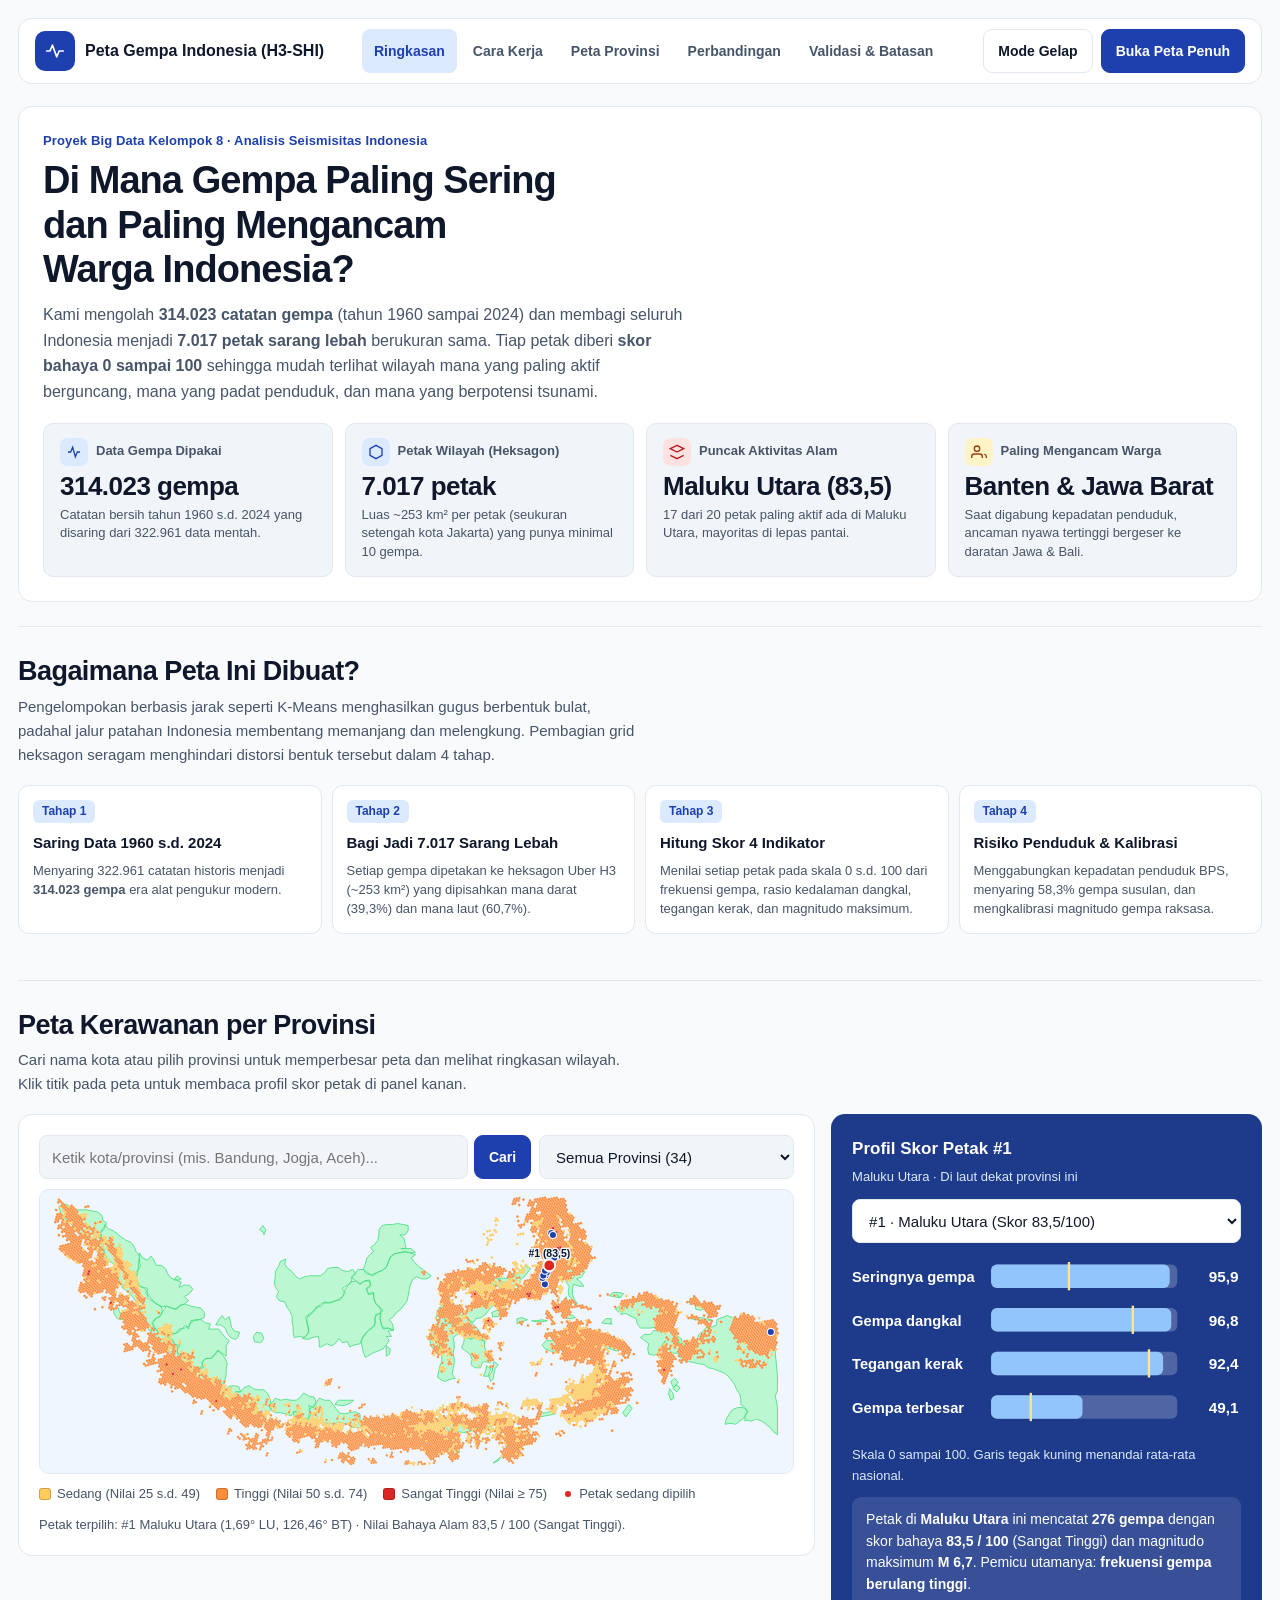
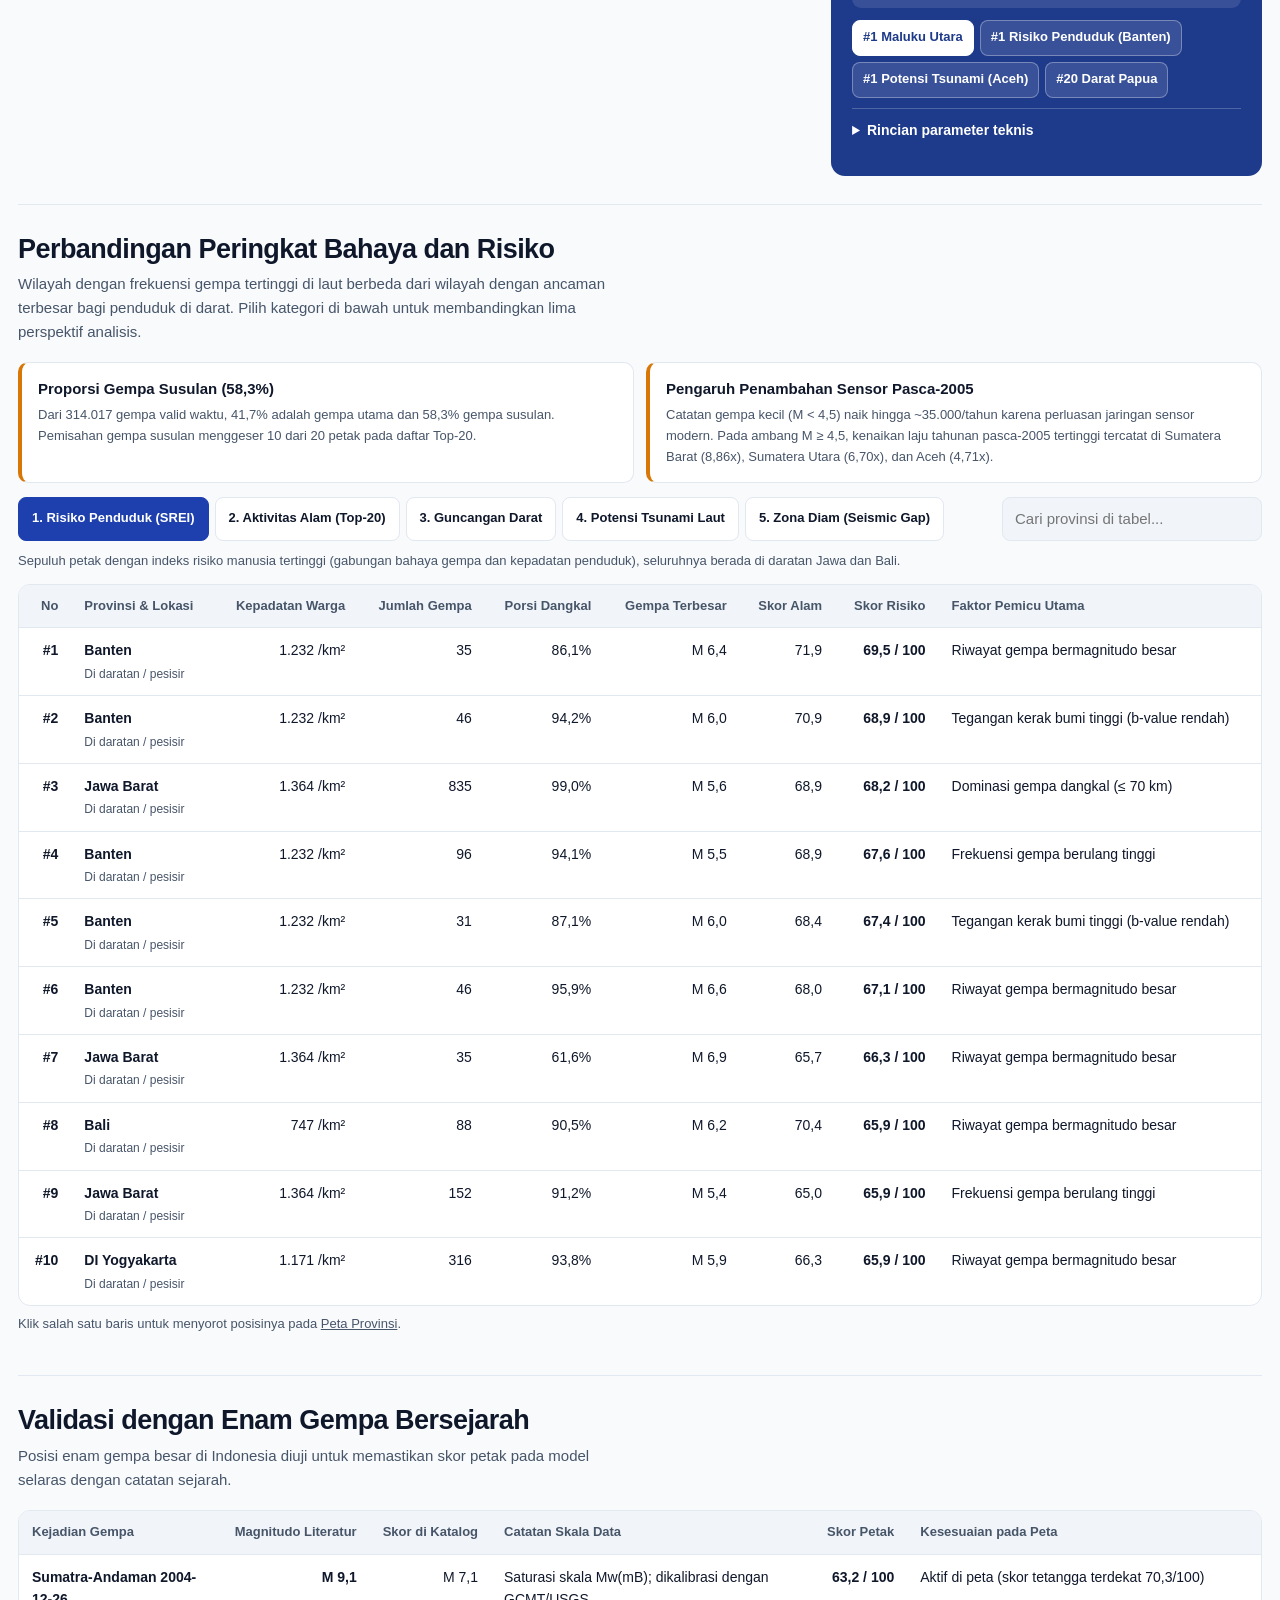
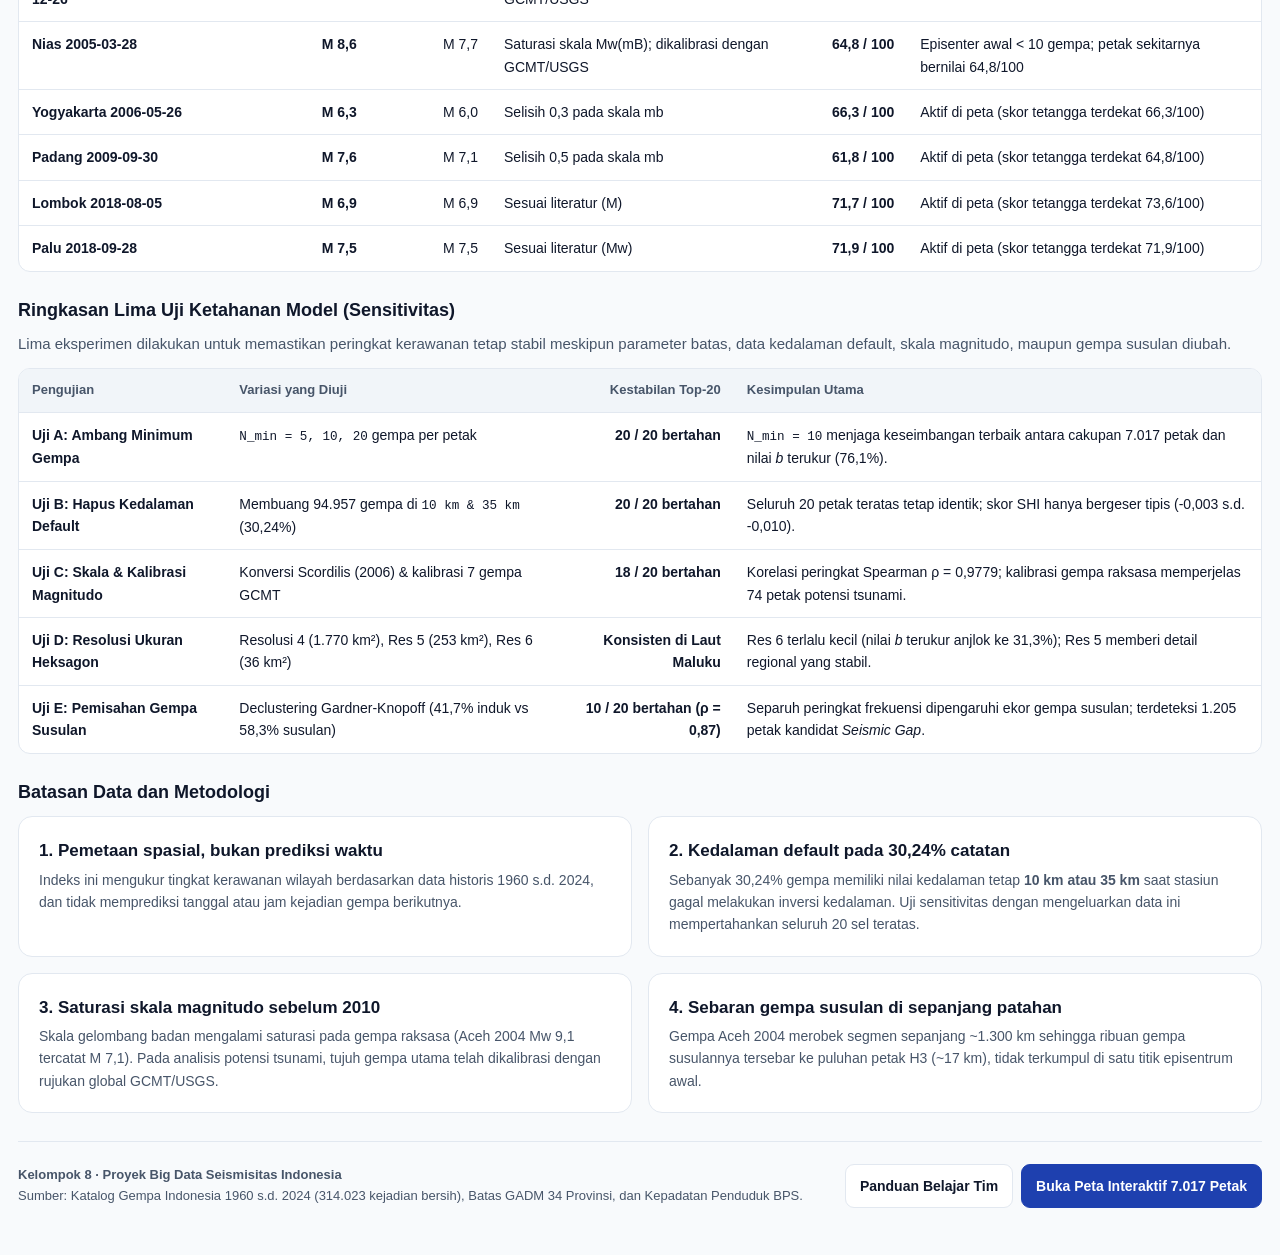
==== commit f0563c31: "feat: perbarui dashboard presentasi dan tambah panduan belajar tim" ====
--- a/index.html
+++ b/index.html
@@ -3,703 +3,528 @@
 <head>
   <meta charset="UTF-8">
   <meta name="viewport" content="width=device-width, initial-scale=1.0">
-  <title>Indeks Bahaya Seismik Indonesia (H3-SHI) - Kelompok 8 Big Data</title>
+  <title>Peta Kerawanan Gempa Indonesia (H3-SHI) - Dashboard Presentasi</title>
   <style>
     :root {
       color-scheme: light;
-      --bg-canvas: #edf0f7;
-      --bg-surface: #fff;
-      --bg-subtle: #f4f5fa;
-      --ink-primary: #20243a;
-      --ink-muted: #566078;
-      --border-line: #e2e6f0;
-      --border-strong: #5441bb;
-      --brand: #5441bb;
-      --brand-soft: #eeebfc;
-      --data-accent: #b62342;
-      --data-high: #ce791d;
-      --data-mod: #927329;
-      --data-low: #78849d;
-      --focus-ring: #5441bb;
-      --map-water: #f2f6fb;
-      --map-land: #a6d6bc;
-      --map-stroke: #72af98;
-      --chart-surface: #624ac7;
-      --chart-muted: #f0ebff;
-      --chart-line: #ad98f7;
+      --bg-canvas: #f8fafc;
+      --bg-surface: #ffffff;
+      --bg-subtle: #f1f5f9;
+      --ink-primary: #0f172a;
+      --ink-muted: #475569;
+      --border-line: #e2e8f0;
+      --border-strong: #1e40af;
+      --brand: #1e40af;
+      --brand-soft: #dbeafe;
+      --accent: #d97706;
+      --accent-soft: #fef3c7;
+      --accent-ink: #92400e;
+      --danger: #b91c1c;
+      --danger-soft: #fee2e2;
+      --focus-ring: #1e40af;
+      --map-water: #eff6ff;
+      --map-land: #bbf7d0;
+      --map-stroke: #4ade80;
+      --profile-bg: #1e3a8a;
+      --profile-bar-bg: rgba(255, 255, 255, 0.22);
+      --profile-bar-fill: #93c5fd;
     }
 
     [data-theme="dark"] {
       color-scheme: dark;
-      --bg-canvas: #141726;
-      --bg-surface: #1d2235;
-      --bg-subtle: #262d44;
-      --ink-primary: #f4f3fe;
-      --ink-muted: #bcc4dc;
-      --border-line: #363e57;
-      --border-strong: #b6a8ff;
-      --brand: #c6b8ff;
-      --brand-soft: #332b56;
-      --data-accent: #ff839d;
-      --data-high: #ffb763;
-      --data-mod: #ead376;
-      --data-low: #98a6c4;
-      --focus-ring: #c6b8ff;
-      --map-water: #222e44;
-      --map-land: #3e766b;
-      --map-stroke: #579e89;
-      --chart-surface: #4d3d94;
+      --bg-canvas: #0f172a;
+      --bg-surface: #1e293b;
+      --bg-subtle: #263348;
+      --ink-primary: #f8fafc;
+      --ink-muted: #cbd5e1;
+      --border-line: #334155;
+      --border-strong: #93c5fd;
+      --brand: #93c5fd;
+      --brand-soft: #1e3a8a;
+      --accent: #fbbf24;
+      --accent-soft: #451a03;
+      --accent-ink: #fde68a;
+      --danger: #fca5a5;
+      --danger-soft: #450a0a;
+      --focus-ring: #93c5fd;
+      --map-water: #172554;
+      --map-land: #14532d;
+      --map-stroke: #22c55e;
+      --profile-bg: #172554;
+      --profile-bar-bg: rgba(255, 255, 255, 0.2);
+      --profile-bar-fill: #60a5fa;
     }
 
-    *, *::before, *::after {
-      box-sizing: border-box;
-    }
-
-    html {
-      scroll-behavior: smooth;
-      -webkit-text-size-adjust: 100%;
-    }
-
+    *, *::before, *::after { box-sizing: border-box; }
+    html { scroll-behavior: smooth; -webkit-text-size-adjust: 100%; }
     body {
       margin: 0;
-      padding: 0;
-      background-color: var(--bg-canvas);
+      background: var(--bg-canvas);
       color: var(--ink-primary);
-      font-family: -apple-system, BlinkMacSystemFont, "Segoe UI", Inter, Roboto, "Helvetica Neue", Arial, sans-serif;
-      font-size: 14px;
-      line-height: 1.55;
+      font-family: -apple-system, BlinkMacSystemFont, "Segoe UI", Inter, Roboto, Arial, sans-serif;
+      font-size: 15px;
+      line-height: 1.6;
     }
-
     code, .mono {
-      font-family: ui-monospace, SFMono-Regular, Menlo, Monaco, Consolas, "Liberation Mono", "Courier New", monospace;
-      font-size: 0.92em;
+      font-family: ui-monospace, SFMono-Regular, Menlo, Consolas, monospace;
+      font-size: 0.9em;
     }
-
-    .num {
-      font-variant-numeric: tabular-nums;
-    }
-
-    a, button, select, input {
-      font: inherit;
-      color: inherit;
-    }
-
+    .num { font-variant-numeric: tabular-nums; }
+    a, button, select, input { font: inherit; color: inherit; }
+    button, select, .map-point, tr[data-h3] { cursor: pointer; }
     a:focus-visible, button:focus-visible, select:focus-visible, input:focus-visible, [tabindex]:focus-visible {
       outline: 2px solid var(--focus-ring);
       outline-offset: 2px;
     }
-
-    button, select, a.btn-link, .map-point, tr[data-h3] {
-      cursor: pointer;
+    [hidden] { display: none !important; }
+    .sr-only {
+      position: absolute; width: 1px; height: 1px; padding: 0; margin: -1px;
+      overflow: hidden; clip: rect(0, 0, 0, 0); white-space: nowrap; border: 0;
     }
-
     .skip-link {
-      position: absolute;
-      left: -9999px;
-      top: 8px;
-      z-index: 100;
-      background: var(--bg-surface);
-      color: var(--ink-primary);
-      padding: 8px 12px;
-      border: 1px solid var(--border-strong);
+      position: absolute; left: -9999px; top: 8px; z-index: 100;
+      background: var(--bg-surface); color: var(--ink-primary);
+      padding: 10px 14px; border: 2px solid var(--border-strong); border-radius: 8px;
       text-decoration: none;
     }
-    .skip-link:focus {
-      left: 16px;
-    }
-
-    .container, .header-inner {
-      width: min(100% - 48px, 1440px);
-      margin-inline: auto;
-    }
-    .container { padding-bottom: 36px; }
+    .skip-link:focus { left: 16px; }
+
+    .container { width: min(100% - 36px, 1380px); margin-inline: auto; padding-bottom: 48px; }
+
+    /* Header */
     .site-header {
-      margin: 20px auto 22px;
-      width: min(100% - 48px, 1440px);
+      width: min(100% - 36px, 1380px);
+      margin: 18px auto 22px;
       background: var(--bg-surface);
       border: 1px solid var(--border-line);
-      border-radius: 16px;
+      border-radius: 14px;
     }
     .header-inner {
-      width: 100%;
-      display: flex;
-      align-items: center;
-      justify-content: space-between;
-      gap: 8px 18px;
-      padding: 10px 16px;
+      display: flex; flex-wrap: wrap; align-items: center;
+      justify-content: space-between; gap: 10px 18px; padding: 10px 16px;
     }
     .brand {
-      display: inline-flex;
-      align-items: center;
-      gap: 10px;
-      color: var(--ink-primary);
-      font-size: 15px;
-      font-weight: 750;
-      white-space: nowrap;
-      text-decoration: none;
+      display: inline-flex; align-items: center; gap: 10px;
+      font-size: 16px; font-weight: 750; text-decoration: none; white-space: nowrap;
     }
     .brand-mark {
-      display: grid;
-      place-items: center;
-      width: 42px;
-      height: 42px;
-      border-radius: 11px;
-      background: #5441bb;
-      color: white;
+      display: grid; place-items: center; width: 40px; height: 40px;
+      border-radius: 10px; background: #1e40af; color: #ffffff;
     }
-    .section-nav { display: flex; flex-wrap: wrap; justify-content: center; gap: 3px; }
+    .section-nav { display: flex; flex-wrap: wrap; gap: 4px; }
     .section-nav a {
-      display: inline-flex;
-      align-items: center;
-      min-height: 44px;
-      padding: 6px 10px;
-      border-radius: 8px;
-      color: var(--ink-muted);
-      font-size: 13px;
-      font-weight: 600;
-      text-decoration: none;
+      display: inline-flex; align-items: center; min-height: 44px; padding: 6px 12px;
+      border-radius: 8px; color: var(--ink-muted); font-size: 14px; font-weight: 600; text-decoration: none;
+      transition: background-color 160ms ease, color 160ms ease;
     }
-    .section-nav a:hover, .section-nav a[aria-current] { color: var(--brand); background: var(--brand-soft); }
-    .header-actions { display: flex; align-items: center; gap: 8px; flex-shrink: 0; }
+    .section-nav a:hover, .section-nav a[aria-current] {
+      color: var(--brand); background: var(--brand-soft);
+    }
+    .header-actions { display: flex; align-items: center; gap: 8px; }
     .btn-control, .btn-link {
-      display: inline-flex;
-      align-items: center;
-      justify-content: center;
-      gap: 8px;
-      min-height: 44px;
-      padding: 8px 13px;
-      border: 1px solid var(--border-line);
-      border-radius: 9px;
-      background: var(--bg-surface);
-      color: var(--ink-primary);
-      font-size: 13px;
-      font-weight: 650;
-      text-decoration: none;
+      display: inline-flex; align-items: center; justify-content: center; gap: 7px;
+      min-height: 44px; padding: 8px 14px;
+      border: 1px solid var(--border-line); border-radius: 9px;
+      background: var(--bg-surface); color: var(--ink-primary);
+      font-size: 14px; font-weight: 600; text-decoration: none;
+      transition: background-color 160ms ease, border-color 160ms ease;
     }
     .btn-control:hover, .btn-link:hover { background: var(--bg-subtle); border-color: var(--brand); }
-    .btn-primary-link { color: white; background: #5441bb; border-color: #5441bb; }
-    .btn-primary-link:hover { background: #4634a4; }
-    a:not([class]) { color: var(--brand); }
-    .page-intro { margin-bottom: 18px; }
-    .eyebrow { margin: 0 0 4px; color: var(--brand); font-size: 12px; font-weight: 750; }
-    h1 { margin: 0 0 5px; font-size: clamp(24px, 3vw, 36px); line-height: 1.15; letter-spacing: -.035em; }
-    .run-meta { margin: 0; color: var(--ink-muted); font-size: 13px; }
-    .dashboard-grid { display: grid; grid-template-columns: minmax(0, 2.25fr) minmax(310px, 1fr); gap: 14px; align-items: start; }
-    .dashboard-column { min-width: 0; display: grid; gap: 14px; }
-    .map-panel { padding-bottom: 14px; }
-    .map-heading { display: flex; flex-wrap: wrap; align-items: start; justify-content: space-between; gap: 6px 14px; }
-    .map-heading .panel-subtitle { margin-bottom: 8px; }
-    .map-heading .btn-link { color: var(--brand); }
-    [hidden] { display: none !important; }
-    #overview-map-svg { border-radius: 10px; margin-top: 8px; overflow: hidden; }
-    .region-toolbar { display: flex; flex-wrap: wrap; align-items: center; gap: 8px; margin: 8px 0 6px; }
-    .region-search-wrap { position: relative; flex: 1 1 220px; min-width: 0; display: flex; gap: 6px; }
-    .region-search-input { width: 100%; min-width: 0; height: 44px; padding: 6px 12px; background: var(--bg-subtle); border: 1px solid var(--border-line); border-radius: 8px; }
-    .region-select-input { flex: 0 1 215px; min-width: 0; height: 44px; padding: 6px 10px; background: var(--bg-subtle); border: 1px solid var(--border-line); border-radius: 8px; }
-    .region-card { margin-top: 10px; padding: 12px 14px; background: var(--bg-subtle); border: 1px solid var(--border-line); border-radius: 10px; }
-    .region-card-header { display: flex; flex-wrap: wrap; align-items: center; justify-content: space-between; gap: 6px 12px; margin-bottom: 6px; }
-    .region-card-title { margin: 0; font-size: 15px; font-weight: 750; color: var(--ink-primary); display: flex; align-items: center; gap: 8px; flex-wrap: wrap; }
-    .region-card-badges { display: flex; flex-wrap: wrap; gap: 6px; }
-    .region-narrative { margin: 0 0 10px; font-size: 13px; line-height: 1.55; color: var(--ink-primary); }
-    .region-metrics-row { display: grid; grid-template-columns: repeat(4, minmax(0, 1fr)); gap: 8px; padding: 8px 10px; background: var(--bg-surface); border: 1px solid var(--border-line); border-radius: 8px; font-size: 12px; }
-    .region-metrics-row dt { color: var(--ink-muted); font-size: 11px; margin-bottom: 1px; }
-    .region-metrics-row dd { margin: 0; font-weight: 650; font-variant-numeric: tabular-nums; }
-    .region-top-cells { margin-top: 8px; display: flex; flex-wrap: wrap; align-items: center; gap: 6px; }
-    .region-cell-btn { min-height: 44px; padding: 4px 10px; font-size: 12px; background: var(--bg-surface); border-radius: 7px; }
-    .sr-only { position: absolute; width: 1px; height: 1px; padding: 0; margin: -1px; overflow: hidden; clip: rect(0, 0, 0, 0); white-space: nowrap; border: 0; }
-    .map-meta { display: flex; align-items: center; justify-content: space-between; gap: 6px 14px; flex-wrap: wrap; margin-top: 10px; }
-    .map-legend { display: flex; flex-wrap: wrap; gap: 3px 12px; color: var(--ink-muted); font-size: 12px; }
-    .map-legend span { display: inline-flex; align-items: center; gap: 6px; }
-    .map-legend i { width: 8px; height: 8px; display: inline-block; border: 1.5px solid currentColor; }
-    .map-legend .legend-cell { border: none; border-radius: 50%; background: var(--data-accent); }
-    .map-legend .tier-swatch { border: 1px solid #71342770; border-radius: 2px; background: var(--tier-color); }
+    .btn-primary {
+      background: #1e40af; border-color: #1e40af; color: #ffffff;
+    }
+    .btn-primary:hover { background: #1e3a8a; border-color: #1e3a8a; }
+
+    /* Hero & Sections */
+    .hero-panel {
+      background: var(--bg-surface); border: 1px solid var(--border-line);
+      border-radius: 14px; padding: 24px; margin-bottom: 24px;
+    }
+    .eyebrow {
+      margin: 0 0 6px; color: var(--brand); font-size: 13px; font-weight: 700;
+      letter-spacing: 0.01em;
+    }
+    h1 {
+      margin: 0 0 10px; max-width: 28ch; font-size: clamp(26px, 3.2vw, 38px);
+      line-height: 1.18; letter-spacing: -0.025em; text-wrap: balance;
+    }
+    .lead-copy {
+      margin: 0 0 18px; max-width: 72ch; color: var(--ink-muted); font-size: 16px;
+    }
+
+    .kpi-grid { display: grid; grid-template-columns: repeat(4, minmax(0, 1fr)); gap: 12px; }
+    .kpi-card {
+      padding: 14px 16px; background: var(--bg-subtle);
+      border: 1px solid var(--border-line); border-radius: 10px; min-width: 0;
+    }
+    .kpi-label {
+      display: flex; align-items: center; gap: 8px;
+      margin: 0 0 6px; font-size: 13px; font-weight: 650; color: var(--ink-muted);
+    }
+    .kpi-icon {
+      display: grid; place-items: center; width: 28px; height: 28px; flex: 0 0 28px;
+      border-radius: 7px; background: var(--brand-soft); color: var(--brand);
+    }
+    .kpi-card.is-warn .kpi-icon { background: var(--accent-soft); color: var(--accent-ink); }
+    .kpi-card.is-alert .kpi-icon { background: var(--danger-soft); color: var(--danger); }
+    .kpi-value {
+      margin: 0 0 4px; font-size: clamp(20px, 2.2vw, 26px); font-weight: 750;
+      line-height: 1.15; letter-spacing: -0.02em;
+    }
+    .kpi-desc { margin: 0; font-size: 13px; color: var(--ink-muted); line-height: 1.45; }
+
+    .section-block { padding: 28px 0; border-top: 1px solid var(--border-line); scroll-margin-top: 16px; }
+    .section-head { margin-bottom: 18px; max-width: 74ch; }
+    .section-title {
+      margin: 0 0 6px; font-size: clamp(21px, 2.3vw, 27px);
+      font-weight: 750; line-height: 1.25; letter-spacing: -0.02em;
+    }
+    .section-desc { margin: 0; color: var(--ink-muted); font-size: 15px; }
+
+    /* Cards & Grids */
+    .grid-2 { display: grid; grid-template-columns: repeat(2, minmax(0, 1fr)); gap: 16px; }
+    .grid-3 { display: grid; grid-template-columns: repeat(3, minmax(0, 1fr)); gap: 14px; }
+    .panel {
+      background: var(--bg-surface); border: 1px solid var(--border-line);
+      border-radius: 14px; padding: 20px; min-width: 0;
+    }
+    .panel-title { margin: 0 0 4px; font-size: 17px; font-weight: 750; }
+    .panel-sub { margin: 0 0 12px; font-size: 13px; color: var(--ink-muted); }
+
+    /* Pipeline Steps */
+    .steps-row {
+      display: grid; grid-template-columns: repeat(5, minmax(0, 1fr)); gap: 10px;
+      margin: 16px 0 18px;
+    }
+    .step-card {
+      padding: 14px; background: var(--bg-surface); border: 1px solid var(--border-line);
+      border-radius: 11px; display: flex; flex-direction: column; gap: 6px;
+    }
+    .step-badge {
+      display: inline-flex; align-items: center; justify-content: center; width: fit-content;
+      padding: 2px 9px; border-radius: 6px; background: var(--brand-soft); color: var(--brand);
+      font-size: 12px; font-weight: 750;
+    }
+    .step-card h3 { margin: 2px 0 0; font-size: 15px; font-weight: 700; }
+    .step-card p { margin: 0; font-size: 13px; color: var(--ink-muted); line-height: 1.48; }
+
+    .lib-grid { display: grid; grid-template-columns: repeat(3, minmax(0, 1fr)); gap: 10px; }
+    .lib-item {
+      padding: 12px 14px; background: var(--bg-subtle); border: 1px solid var(--border-line);
+      border-radius: 9px;
+    }
+    .lib-item strong { display: block; font-size: 14px; color: var(--brand); margin-bottom: 2px; }
+    .lib-item span { font-size: 13px; color: var(--ink-muted); }
+
+    /* Interactive Map Workspace */
+    .map-workspace {
+      display: grid; grid-template-columns: minmax(0, 1.85fr) minmax(320px, 1fr);
+      gap: 16px; align-items: start;
+    }
+    .region-toolbar { display: flex; flex-wrap: wrap; gap: 8px; margin-bottom: 10px; }
+    .search-box { flex: 1 1 220px; display: flex; gap: 6px; min-width: 0; }
+    .text-input, .select-input {
+      height: 44px; padding: 6px 12px; background: var(--bg-subtle);
+      border: 1px solid var(--border-line); border-radius: 8px; min-width: 0; width: 100%;
+    }
+    .region-select { flex: 0 1 255px; }
+    #overview-map-svg {
+      display: block; width: 100%; height: auto;
+      background: var(--map-water); border: 1px solid var(--border-line); border-radius: 10px;
+    }
     .map-tier-moderate { --tier-color: #fecc5c; }
     .map-tier-high { --tier-color: #fd8d3c; }
-    .map-tier-very-high { --tier-color: #e31a1c; }
-    .hazard-layer path { fill: var(--tier-color); stroke: var(--map-water); stroke-width: .16; }
+    .map-tier-very-high { --tier-color: #dc2626; }
+    .hazard-layer path { fill: var(--tier-color); stroke: var(--map-water); stroke-width: 0.16; }
     .map-label { paint-order: stroke; stroke: var(--map-water); stroke-width: 2.5; stroke-linejoin: round; }
-    #map-selection { margin: 0; color: var(--ink-primary); font-size: 12px; font-weight: 700; }
-    .ranking-list { margin: 6px 0 0; padding: 0; list-style: none; }
-    .ranking-list li + li { border-top: 1px solid var(--border-line); }
-    .ranking-list button {
-      display: grid;
-      grid-template-columns: auto minmax(0, 1fr) auto;
-      align-items: center;
-      gap: 10px;
-      width: 100%;
-      min-height: 50px;
-      padding: 6px;
-      border: 0;
-      border-radius: 8px;
-      background: transparent;
-      text-align: left;
+    .map-legend {
+      display: flex; flex-wrap: wrap; gap: 8px 16px; margin-top: 10px;
+      font-size: 13px; color: var(--ink-muted);
     }
-    .ranking-list button:is(:hover, [aria-pressed="true"]) { background: var(--brand-soft); }
-    .rank-number { display: grid; place-items: center; min-width: 34px; height: 34px; border-radius: 8px; color: var(--brand); background: var(--brand-soft); font-weight: 750; }
-    .rank-place, .rank-score { font-weight: 750; }
-    .rank-place small { display: block; font-size: 12px; color: var(--ink-muted); font-weight: 400; }
-    .ranking-link { display: inline-flex; gap: 6px; align-items: center; min-height: 44px; color: var(--brand); font-size: 13px; font-weight: 700; }
-    .profile-panel {
-      --ink-primary: #fff;
-      --ink-muted: var(--chart-muted);
-      --border-line: #ffffff40;
-      --focus-ring: #fff;
-      background: var(--chart-surface);
-      color: var(--ink-primary);
+    .map-legend span { display: inline-flex; align-items: center; gap: 6px; }
+    .swatch { width: 12px; height: 12px; border-radius: 3px; display: inline-block; border: 1px solid rgba(0,0,0,0.2); }
+    .swatch-dot { width: 10px; height: 10px; border-radius: 50%; background: #dc2626; border: 2px solid #ffffff; }
+
+    .region-card {
+      margin-top: 12px; padding: 16px; background: var(--bg-subtle);
+      border: 1px solid var(--border-line); border-radius: 10px;
     }
-    .profile-panel .select-input { background: #fff; color: #252139; width: 100%; margin: 4px 0 8px; }
-    .profile-panel .cell-detail-dl { grid-template-columns: repeat(2, minmax(0, 1fr)); }
-    .profile-panel details { border-top: 1px solid var(--border-line); }
-    .profile-panel summary { cursor: pointer; padding-block: 12px; font-weight: 650; }
-    .profile-panel .filter-btn { background: transparent; color: white; text-align: left; }
-    .profile-panel .filter-btn:is(:hover, [aria-pressed="true"]) { background: #fff; color: #252139; border-color: #fff; }
-    .profile-panel .control-group { margin: 8px 0; }
-    #channel-svg { margin: 4px 0 8px; }
-    .block-section { padding: 24px 0; border-bottom: 1px solid var(--border-line); scroll-margin-top: 14px; }
-    .block-header { margin-bottom: 14px; max-width: 85ch; }
-    .block-question { font-size: 20px; font-weight: 750; margin: 0 0 5px; line-height: 1.3; letter-spacing: -.018em; }
-    .block-answer { margin: 0; font-size: 14px; color: var(--ink-muted); }
-    .kpi-strip { display: grid; grid-template-columns: repeat(4, minmax(0, 1fr)); gap: 8px; margin-top: 12px; }
-    .kpi-item { min-width: 0; padding: 10px; border: 1px solid var(--border-line); border-radius: 10px; background: var(--bg-subtle); }
-    .kpi-label { display: flex; align-items: center; gap: 5px; margin: 0 0 6px; color: var(--ink-muted); font-size: 12px; font-weight: 600; }
-    .kpi-icon { display: grid; place-items: center; width: 26px; height: 26px; flex: 0 0 26px; border-radius: 7px; background: var(--brand-soft); color: var(--brand); }
-    .kpi-icon svg { width: 15px; height: 15px; }
-    .kpi-item:nth-child(2) .kpi-icon { background: #def1e6; color: #28654c; }
-    .kpi-item:nth-child(3) .kpi-icon { background: #e4edfc; color: #345990; }
-    .kpi-item:nth-child(4) .kpi-icon { background: #fbedd5; color: #7b541c; }
-    .kpi-value { margin: 0 0 2px; font-size: clamp(20px, 2.25vw, 28px); font-weight: 750; line-height: 1.1; letter-spacing: -.035em; }
-    .kpi-note { margin: 0; font-size: 12px; color: var(--ink-muted); }
-    .overview-notes { margin-top: 9px; color: var(--ink-muted); font-size: 12px; }
-    .overview-notes summary { width: fit-content; cursor: pointer; min-height: 36px; padding-block: 8px; color: var(--brand); font-weight: 650; }
-    .overview-notes p { margin: 4px 0; }
-
-    .split-2 { display: grid; grid-template-columns: repeat(2, minmax(0, 1fr)); gap: 14px; }
-    .panel {
-      background-color: var(--bg-surface);
-      border: 1px solid var(--border-line);
-      border-radius: 14px;
-      padding: 16px;
-      min-width: 0;
+    .region-card-top {
+      display: flex; flex-wrap: wrap; align-items: center; justify-content: space-between;
+      gap: 8px; margin-bottom: 8px;
     }
-    .panel.profile-panel { background: var(--chart-surface); }
-    .panel-title { font-size: 16px; font-weight: 750; margin: 0 0 3px; line-height: 1.3; }
-    .panel-subtitle { font-size: 13px; color: var(--ink-muted); margin: 0 0 10px; max-width: 65ch; }
-
-    /* SVG Charts */
-    .chart-svg {
-      display: block;
-      width: 100%;
-      height: auto;
-      overflow: visible;
+    .region-card-title { margin: 0; font-size: 18px; font-weight: 750; }
+    .tag-row { display: flex; flex-wrap: wrap; gap: 6px; }
+    .tag {
+      display: inline-flex; align-items: center; padding: 3px 9px; border-radius: 6px;
+      font-size: 12px; font-weight: 700; background: var(--brand-soft); color: var(--brand);
     }
-
-    .svg-gridline {
-      stroke: var(--border-line);
-      stroke-width: 1;
+    .tag.tag-warn { background: var(--accent-soft); color: var(--accent-ink); }
+    .tag.tag-alert { background: var(--danger-soft); color: var(--danger); }
+    .region-metrics {
+      display: grid; grid-template-columns: repeat(4, minmax(0, 1fr)); gap: 8px;
+      margin: 10px 0; padding: 10px; background: var(--bg-surface);
+      border: 1px solid var(--border-line); border-radius: 8px;
     }
-
-    .svg-baseline {
-      stroke: var(--ink-primary);
-      stroke-width: 1.5;
+    .region-metrics dt { font-size: 12px; color: var(--ink-muted); margin-bottom: 2px; }
+    .region-metrics dd { margin: 0; font-size: 14px; font-weight: 700; font-variant-numeric: tabular-nums; }
+    .quick-row { display: flex; flex-wrap: wrap; align-items: center; gap: 6px; margin-top: 8px; }
+
+    /* Profile Card (Dark Navy Highlight) */
+    .profile-card {
+      background: var(--profile-bg); color: #ffffff;
+      border: 1px solid transparent; border-radius: 14px; padding: 20px;
     }
-
-    .svg-label {
-      fill: var(--ink-primary);
-      font-size: 12px;
+    .profile-card .panel-sub { color: #dbeafe; }
+    .profile-card .select-input { background: #ffffff; color: #0f172a; margin-bottom: 12px; }
+    .profile-card .filter-btn {
+      background: rgba(255, 255, 255, 0.12);
+      color: #ffffff;
+      border-color: rgba(255, 255, 255, 0.32);
     }
-
-    .svg-muted {
-      fill: var(--ink-muted);
-      font-size: 11px;
-      font-variant-numeric: tabular-nums;
+    .profile-card .filter-btn:hover {
+      background: rgba(255, 255, 255, 0.22);
+      border-color: #ffffff;
     }
-
-    .svg-val {
-      fill: var(--ink-primary);
-      font-size: 12px;
-      font-weight: 600;
-      font-variant-numeric: tabular-nums;
+    .profile-card .filter-btn[aria-pressed="true"] {
+      background: #ffffff;
+      color: #1e3a8a;
+      border-color: #ffffff;
+      font-weight: 750;
     }
-
-    /* Controls Bar */
-    .controls-bar {
-      display: flex;
-      flex-wrap: wrap;
-      align-items: center;
-      justify-content: space-between;
-      gap: 12px;
-      margin-bottom: 16px;
-      padding: 12px 16px;
-      background-color: var(--bg-surface);
-      border: 1px solid var(--border-line);
+    .profile-plain-box {
+      padding: 12px 14px; border-radius: 9px; background: rgba(255, 255, 255, 0.11);
+      font-size: 14px; line-height: 1.55; margin: 10px 0 12px;
     }
-
-    .control-group {
-      display: flex;
-      flex-wrap: wrap;
-      align-items: center;
-      gap: 8px;
+    .profile-bars { width: 100%; height: auto; display: block; margin-bottom: 6px; }
+    .profile-card details { border-top: 1px solid rgba(255,255,255,0.22); padding-top: 10px; margin-top: 10px; }
+    .profile-card summary { cursor: pointer; min-height: 36px; font-weight: 650; font-size: 14px; }
+    .detail-dl {
+      display: grid; grid-template-columns: repeat(2, minmax(0, 1fr)); gap: 8px 12px;
+      margin: 10px 0 0; font-size: 13px;
     }
-
-    .control-label {
-      font-size: 13px;
-      font-weight: 500;
-      color: var(--ink-muted);
+    .detail-dl dt { color: #dbeafe; font-size: 12px; }
+    .detail-dl dd { margin: 0; font-weight: 650; font-variant-numeric: tabular-nums; }
+
+    /* Tabs & Tables */
+    .tabs-bar {
+      display: flex; flex-wrap: wrap; align-items: center; justify-content: space-between;
+      gap: 10px; margin: 14px 0 10px;
     }
-
-    .select-input, .text-input {
-      max-width: 100%;
-      min-height: 44px;
-      padding: 6px 12px;
-      font-size: 13px;
-      background-color: var(--bg-canvas);
-      color: var(--ink-primary);
-      border: 1px solid var(--border-line);
+    .tab-group { display: flex; flex-wrap: wrap; gap: 6px; }
+    .filter-btn {
+      min-height: 44px; padding: 8px 13px; border: 1px solid var(--border-line);
+      border-radius: 8px; background: var(--bg-surface); color: var(--ink-primary);
+      font-size: 13px; font-weight: 650; transition: all 150ms ease;
     }
-
-    .filter-btn {
-      min-height: 44px;
-      padding: 6px 12px;
-      font-size: 13px;
-      background-color: var(--bg-canvas);
-      color: var(--ink-primary);
-      border: 1px solid var(--border-line);
+    .filter-btn:hover { border-color: var(--brand); }
+    .filter-btn[aria-pressed="true"] {
+      background: #1e40af; color: #ffffff; border-color: #1e40af;
     }
-
-    .filter-btn[aria-pressed="true"] {
-      border-color: var(--border-strong);
-      background-color: var(--bg-subtle);
-      font-weight: 600;
+    [data-theme="dark"] .filter-btn[aria-pressed="true"] {
+      background: #93c5fd; color: #0f172a; border-color: #93c5fd;
     }
-
-    /* Tables */
+    .table-search-wrap { width: min(100%, 260px); }
+
     .table-wrap {
-      width: 100%;
-      overflow-x: auto;
-      background-color: var(--bg-surface);
-      border: 1px solid var(--border-line);
+      overflow-x: auto; background: var(--bg-surface);
+      border: 1px solid var(--border-line); border-radius: 12px;
     }
-
-    table {
-      width: 100%;
-      border-collapse: collapse;
-      font-size: 12.5px;
+    table { width: 100%; border-collapse: collapse; font-size: 14px; text-align: left; }
+    th, td { padding: 11px 13px; border-bottom: 1px solid var(--border-line); vertical-align: top; }
+    th {
+      background: var(--bg-subtle); font-size: 13px; font-weight: 700;
+      color: var(--ink-muted); white-space: nowrap;
     }
-
-    th, td {
-      padding: 8px 8px;
-      border-bottom: 1px solid var(--border-line);
-      text-align: left;
-      vertical-align: middle;
+    tbody tr[data-h3]:hover, tbody tr.is-selected { background: var(--brand-soft); }
+    tbody tr:last-child td { border-bottom: 0; }
+    td.num, th.num { text-align: right; font-variant-numeric: tabular-nums; }
+
+    .callout-strip {
+      display: grid; grid-template-columns: repeat(2, minmax(0, 1fr)); gap: 12px; margin-bottom: 14px;
     }
-
-    th {
-      font-weight: 600;
-      color: var(--ink-muted);
-      background-color: var(--bg-subtle);
-      white-space: nowrap;
+    .callout-card {
+      padding: 14px 16px; border-radius: 10px; background: var(--bg-surface);
+      border: 1px solid var(--border-line); border-left: 4px solid var(--accent);
     }
-
-    th.num, td.num {
-      text-align: right;
-      font-variant-numeric: tabular-nums;
+    .callout-card strong { display: block; margin-bottom: 4px; font-size: 15px; }
+    .callout-card p { margin: 0; font-size: 13px; color: var(--ink-muted); }
+
+    /* Presenter Cheat-Sheet & Limitations */
+    .notes-details {
+      margin-top: 18px; padding: 16px 18px; background: var(--bg-surface);
+      border: 1px solid var(--border-strong); border-radius: 12px;
     }
-
-    tbody tr:hover {
-      background-color: var(--bg-subtle);
+    .notes-details summary {
+      cursor: pointer; font-size: 16px; font-weight: 750; color: var(--brand);
     }
-
-    tbody tr.is-selected {
-      outline: 2px solid var(--data-accent);
-      outline-offset: -2px;
+    .presenter-grid {
+      display: grid; grid-template-columns: repeat(2, minmax(0, 1fr)); gap: 12px; margin-top: 12px;
     }
-
-    .sort-btn {
-      display: inline-flex;
-      align-items: center;
-      gap: 4px;
-      width: 100%;
-      min-height: 36px;
-      padding: 0;
-      border: none;
-      background: transparent;
-      font-weight: 600;
-      color: var(--ink-primary);
-      text-align: inherit;
+    .presenter-item {
+      padding: 12px 14px; background: var(--bg-subtle); border-radius: 8px;
     }
-
-    th.num .sort-btn {
-      justify-content: flex-end;
+    .presenter-item h3 { margin: 0 0 4px; font-size: 14px; color: var(--brand); }
+    .presenter-item p { margin: 0; font-size: 14px; }
+
+    .site-footer {
+      padding-top: 22px; border-top: 1px solid var(--border-line);
+      display: flex; flex-wrap: wrap; justify-content: space-between; align-items: center;
+      gap: 12px; font-size: 13px; color: var(--ink-muted);
     }
 
-    .sort-indicator {
-      font-size: 11px;
-      color: var(--ink-muted);
+    @media (max-width: 1080px) {
+      .steps-row { grid-template-columns: repeat(2, minmax(0, 1fr)); }
+      .map-workspace { grid-template-columns: 1fr; }
+      .kpi-grid { grid-template-columns: repeat(2, minmax(0, 1fr)); }
     }
-
-    .status-tag {
-      display: inline-block;
-      padding: 2px 6px;
-      font-size: 11px;
-      border: 1px solid var(--border-line);
-      background-color: var(--bg-subtle);
-      color: var(--ink-primary);
-      white-space: nowrap;
+    @media (max-width: 720px) {
+      .container, .site-header { width: calc(100% - 20px); }
+      .grid-2, .grid-3, .lib-grid, .callout-strip, .presenter-grid { grid-template-columns: 1fr; }
+      .steps-row, .kpi-grid, .region-metrics { grid-template-columns: repeat(2, minmax(0, 1fr)); }
+      .hero-panel, .panel, .profile-card { padding: 15px; }
+      .text-input, .select-input { font-size: 16px; }
     }
-
-    .missing-cell {
-      color: var(--ink-muted);
+    @media (max-width: 480px) {
+      .steps-row, .kpi-grid { grid-template-columns: 1fr; }
     }
-
-    /* UI State Boxes (Empty, Loading, Error) */
-    .ui-state-box {
-      padding: 28px 20px;
-      text-align: center;
-      background-color: var(--bg-surface);
-      border-bottom: 1px solid var(--border-line);
+    @media (prefers-reduced-motion: reduce) {
+      html { scroll-behavior: auto; }
+      * { transition: none !important; }
     }
-
-    .ui-state-box p {
-      margin: 0 0 12px 0;
-      color: var(--ink-muted);
-      font-size: 14px;
-    }
-
-    /* Limitations Grid */
-    .limitations-list {
-      display: grid;
-      grid-template-columns: repeat(2, minmax(0, 1fr));
-      gap: 20px;
-      margin: 0;
-      padding: 0;
-      list-style: none;
-    }
-
-    .limitation-item {
-      background-color: var(--bg-surface);
-      border: 1px solid var(--border-line);
-      padding: 18px 20px;
-    }
-
-    .limitation-item h3 {
-      font-size: 15px;
-      font-weight: 600;
-      margin: 0 0 6px 0;
-    }
-
-    .limitation-item p {
-      margin: 0;
-      font-size: 13px;
-      color: var(--ink-muted);
-      max-width: 65ch;
-    }
-
-    .cell-detail-dl {
-      display: grid;
-      grid-template-columns: repeat(4, minmax(0, 1fr));
-      gap: 10px 14px;
-      margin: 14px 0 0 0;
-      padding-top: 14px;
-      border-top: 1px solid var(--border-line);
-      font-size: 12px;
-    }
-
-    .cell-detail-dl div {
-      min-width: 0;
-    }
-
-    .cell-detail-dl dt {
-      color: var(--ink-muted);
-      margin-bottom: 2px;
-    }
-
-    .cell-detail-dl dd {
-      margin: 0;
-      font-weight: 600;
-      font-variant-numeric: tabular-nums;
-    }
-
-    .site-footer {
-      padding: 28px 0 12px;
-      display: flex;
-      flex-wrap: wrap;
-      justify-content: space-between;
-      align-items: center;
-      gap: 16px;
-      font-size: 13px;
-      color: var(--ink-muted);
-    }
-
-    .controls-bar, .table-wrap, .limitation-item, .ui-state-box { border-radius: 12px; }
-    .select-input, .text-input, .filter-btn { border-radius: 8px; }
-    .filter-btn:hover { border-color: var(--brand); }
-    .filter-btn[aria-pressed="true"] { color: var(--brand); background: var(--brand-soft); }
-    .status-tag { border-radius: 5px; }
-    .site-footer .btn-link { max-width: 100%; }
-    .map-point:focus-visible { stroke: var(--focus-ring); stroke-width: 3px; }
-
-    .page-intro { margin-block: 30px 22px; }
-    h1 { max-width: 32ch; font-size: clamp(26px, 3.2vw, 42px); text-wrap: balance; }
-    .run-meta, .panel-subtitle { line-height: 1.55; }
-    .dashboard-grid, .dashboard-column, .split-2 { gap: 18px; }
-    .panel { padding: 20px; }
-    .panel-title { font-size: 17px; }
-    .kpi-strip { gap: 10px; }
-    .kpi-item { padding: 12px; }
-    .kpi-value { margin-block: 4px; }
-    .map-meta { padding-block: 10px; margin-top: 2px; }
-    .map-legend { gap: 7px 15px; }
-    .map-note { padding-top: 8px; }
-    #map-selection { padding: 8px 10px; background: var(--bg-subtle); border-radius: 8px; }
-    #map-selection:empty { display: none; }
-    .ranking-list button { padding: 7px 9px; }
-    .block-section { padding-block: 34px; }
-    .block-header { margin-bottom: 18px; max-width: 76ch; }
-    .block-question { font-size: clamp(21px, 2.4vw, 28px); margin-bottom: 8px; }
-    .block-answer { line-height: 1.65; }
-    .chart-wrap { overflow-x: auto; padding-bottom: 4px; }
-    .chart-wrap .chart-svg { min-width: 480px; }
-    .profile-panel .cell-detail-dl dd { overflow-wrap: anywhere; }
-    .table-wrap table { border-collapse: separate; border-spacing: 0; font-size: 13px; }
-    .table-wrap th, .table-wrap td { padding: 10px 12px; }
-    .table-wrap tbody tr:nth-child(even) { background: var(--bg-subtle); }
-    .table-wrap tbody tr:last-child td { border-bottom: 0; }
-    .table-wrap tbody tr[data-h3]:hover, .table-wrap tbody tr.is-selected { background: var(--brand-soft); }
-    #top20-table-wrap :is(th, td):first-child { position: sticky; left: 0; background: var(--bg-surface); border-right: 1px solid var(--border-line); }
-    #top20-table-wrap th:first-child { background: var(--bg-subtle); }
-    #top20-table-wrap tr.is-selected td:first-child { background: var(--brand-soft); color: var(--brand); }
-    .table-demo { width: 100%; border-top: 1px solid var(--border-line); }
-    .table-demo summary { width: fit-content; min-height: 44px; padding-block: 12px; cursor: pointer; color: var(--ink-muted); }
-    .table-demo .control-group { padding-bottom: 4px; }
-    .limitation-item p { font-size: 14px; line-height: 1.6; }
-    .site-footer > div:first-child { flex: 1 1 42ch; max-width: 78ch; }
-
-    @media (max-width: 1180px) {
-      .header-inner { flex-wrap: wrap; }
-      .section-nav { order: 1; width: 100%; justify-content: flex-start; border-top: 1px solid var(--border-line); padding-top: 4px; }
-    }
-    @media (max-width: 980px) {
-      .dashboard-grid { grid-template-columns: minmax(0, 1fr); }
-      .dashboard-side { grid-template-columns: repeat(2, minmax(0, 1fr)); align-items: start; }
-    }
-    @media (max-width: 680px) {
-      .container, .site-header { width: calc(100% - 24px); }
-      .site-header { margin-block: 12px 17px; }
-      .header-inner { padding-inline: 10px; gap: 6px; }
-      .section-nav { flex-wrap: wrap; gap: 2px; }
-      .section-nav a { padding-inline: 8px; }
-      .page-intro { margin-block: 20px 16px; }
-      .block-section { padding-block: 25px; }
-      .map-heading .btn-link { margin-bottom: 2px; }
-      .section-nav a { flex: 0 0 auto; }
-      .header-actions .btn-primary-link svg { display: none; }
-      .header-actions :is(.btn-control, .btn-link) { padding-inline: 8px; }
-      .dashboard-side, .split-2, .limitations-list { grid-template-columns: 1fr; }
-      .kpi-strip { grid-template-columns: repeat(2, minmax(0, 1fr)); }
-      .cell-detail-dl, .region-metrics-row { grid-template-columns: repeat(2, minmax(0, 1fr)); }
-      .panel { padding: 14px; }
-      .kpi-item { padding: 9px; }
-      .dashboard-grid, .dashboard-column, .split-2 { gap: 12px; }
-      .controls-bar, .control-group { align-items: stretch; }
-      .select-input, .text-input { font-size: 16px; }
-    }
-    @media (max-width: 365px) {
-      .brand { gap: 5px; }
-      .brand-mark { width: 35px; height: 35px; }
-    }
-    @media (prefers-reduced-motion: reduce) { html { scroll-behavior: auto; } }
   </style>
 </head>
 <body>
-  <a href="#main-content" class="skip-link">Lewati ke konten utama</a>
+  <a href="#main-content" class="skip-link">Langsung ke isi utama</a>
 
   <header class="site-header">
     <div class="header-inner">
-      <a class="brand" href="#ringkasan"><span class="brand-mark"><svg viewBox="0 0 24 24" width="19" height="19" fill="none" stroke="currentColor" stroke-width="1.7" stroke-linecap="round" stroke-linejoin="round" aria-hidden="true"><path d="M2 12h4l3-7 5 14 3-7h5"/></svg></span> H3-SHI</a>
-      <nav class="section-nav" aria-label="Bagian dashboard">
-        <a href="#ringkasan" aria-current="location">Ringkasan</a>
-        <a href="#peta-ikhtisar">Peta</a>
-        <a href="#top20">Top-20</a>
-        <a href="#risiko-manusia">Risiko &amp; Tsunami</a>
-        <a href="#distribusi-tier">Distribusi</a>
-        <a href="#sensitivitas">Sensitivitas</a>
-        <a href="#validasi-event">Validasi</a>
-        <a href="#keterbatasan">Keterbatasan</a>
+      <a class="brand" href="#cerita">
+        <span class="brand-mark" aria-hidden="true">
+          <svg viewBox="0 0 24 24" width="20" height="20" fill="none" stroke="currentColor" stroke-width="2" stroke-linecap="round" stroke-linejoin="round"><path d="M2 12h4l3-7 5 14 3-7h5"/></svg>
+        </span>
+        Peta Gempa Indonesia (H3-SHI)
+      </a>
+      <nav class="section-nav" aria-label="Navigasi bagian">
+        <a href="#cerita" aria-current="location">Ringkasan</a>
+        <a href="#cara-kerja">Cara Kerja</a>
+        <a href="#peta-daerah">Peta Provinsi</a>
+        <a href="#perbandingan">Perbandingan</a>
+        <a href="#validasi">Validasi &amp; Batasan</a>
       </nav>
       <div class="header-actions">
         <button type="button" id="theme-toggle" class="btn-control">Mode Gelap</button>
-        <a href="indonesia_seismic_hazard_map.html" class="btn-link btn-primary-link"><svg viewBox="0 0 24 24" width="19" height="19" fill="none" stroke="currentColor" stroke-width="1.7" stroke-linecap="round" stroke-linejoin="round" aria-hidden="true"><path d="m3 6 6-3 6 3 6-3v15l-6 3-6-3-6 3V6zm6-3v15m6-12v15"/></svg> Peta lengkap</a>
+        <a href="indonesia_seismic_hazard_map.html" class="btn-link btn-primary">Buka Peta Penuh</a>
       </div>
     </div>
   </header>
 
   <main id="main-content" class="container">
-    <div class="page-intro">
-      <p class="eyebrow">Dashboard H3-SHI</p>
-      <h1>Indeks Bahaya Seismik Indonesia</h1>
-      <p class="run-meta">Katalog gempa 1960–2024 &middot; Analisis Kelompok 8</p>
-    </div>
-
-    <div class="dashboard-grid">
-      <div class="dashboard-column">
-        <section id="ringkasan" class="panel" aria-labelledby="heading-ringkasan">
-          <h2 id="heading-ringkasan" class="panel-title">Ringkasan nasional</h2>
-          <div class="kpi-strip" role="region" aria-label="Metrik utama H3-SHI">
-            <div class="kpi-item">
-              <p class="kpi-label"><span class="kpi-icon"><svg viewBox="0 0 24 24" width="19" height="19" fill="none" stroke="currentColor" stroke-width="1.7" stroke-linecap="round" stroke-linejoin="round" aria-hidden="true"><path d="M2 12h4l3-7 5 14 3-7h5"/></svg></span>Rata-rata SHI</p>
-              <p class="kpi-value num">0,5603</p>
-              <p class="kpi-note">Median 0,5601</p>
-            </div>
-            <div class="kpi-item">
-              <p class="kpi-label"><span class="kpi-icon"><svg viewBox="0 0 24 24" width="19" height="19" fill="none" stroke="currentColor" stroke-width="1.7" stroke-linecap="round" stroke-linejoin="round" aria-hidden="true"><path d="m3 6 6-3 6 3 6-3v15l-6 3-6-3-6 3V6zm6-3v15m6-12v15"/></svg></span>Sel H3 aktif</p>
-              <p class="kpi-value num">7.017</p>
-              <p class="kpi-note">Resolusi H3 5</p>
-            </div>
-            <div class="kpi-item">
-              <p class="kpi-label"><span class="kpi-icon"><svg viewBox="0 0 24 24" width="19" height="19" fill="none" stroke="currentColor" stroke-width="1.7" stroke-linecap="round" stroke-linejoin="round" aria-hidden="true"><path d="M4 19V9m5 10V5m6 14v-7m5 7V7M3 20h18"/></svg></span>Gempa tersaring</p>
-              <p class="kpi-value num">314.023</p>
-              <p class="kpi-note">1960–2024</p>
-            </div>
-            <div class="kpi-item">
-              <p class="kpi-label"><span class="kpi-icon"><svg viewBox="0 0 24 24" width="19" height="19" fill="none" stroke="currentColor" stroke-width="1.7" stroke-linecap="round" stroke-linejoin="round" aria-hidden="true"><path d="M12 21s6-6 6-12a6 6 0 1 0-12 0c0 6 6 12 6 12zm0-10a2 2 0 1 0 0-4 2 2 0 0 0 0 4z"/></svg></span>Top-20 di Maluku Utara</p>
-              <p class="kpi-value num">17 / 20</p>
-              <p class="kpi-note">Sel dengan SHI tertinggi</p>
-            </div>
-          </div>
-          <details class="overview-notes">
-            <summary>Rincian data nasional</summary>
-            <p>Dari <strong>7.017</strong> sel heksagonal aktif yang dianalisis, zona bahaya seismik tertinggi terkonsentrasi di <strong>Zona Tumbukan Laut Maluku</strong> (<strong>17 dari 20</strong> sel teratas di Maluku Utara), dengan sel puncak <code class="mono">8568c9affffffff</code> mencapai skor <strong>SHI 0,8354</strong>.</p>
-            <p>Rentang SHI 0,2733–0,8354; simpangan baku 0,0808. Tidak ada sel aktif di kategori Low. Dari 17.140 sel tersentuh gempa, 10.123 sel tidak lolos saringan.</p>
-            <p>Selain 17 sel di Maluku Utara, Top-20 mencakup 2 sel di Sulawesi Utara dan 1 di Papua. Sebanyak 17 sel berada di lepas pantai.</p>
-            <p>Nilai b acuan nasional (Aki-Utsu): 0,7014, terukur di 5.342 sel (76,1%); &sigma;_b &le; 0,1 di 48,9%. Mc operasional 4,0 Mw/mb (estimasi MAXC 3,00).</p>
-            <p>Katalog: 1960 s.d. 2024 (314.023 gempa tersaring dari 322.961 mentah) &middot; Grid: Uber H3 Resolusi 5 (~252,9 km&sup2;/sel) &middot; Ambang: N_min = 10, Mc = 4,0 (85.413 gempa &ge; Mc) &middot; Bobot utama: Setara (0,25 per kanal)</p>
-          </details>
-        </section>
-
-        <section id="peta-ikhtisar" class="panel map-panel" aria-labelledby="heading-map">
-          <div class="map-heading">
-            <div>
-              <h2 id="heading-map" class="panel-title">Peta bahaya seismik</h2>
-              <p class="panel-subtitle">Sebaran 7.017 sel H3 yang dianalisis, dari Sumatra sampai Papua. Cari daerah untuk memperbesar peta dan membaca penjelasan risikonya.</p>
-            </div>
-            <a href="indonesia_seismic_hazard_map.html" class="btn-link">Buka peta interaktif <svg viewBox="0 0 24 24" width="19" height="19" fill="none" stroke="currentColor" stroke-width="1.7" stroke-linecap="round" stroke-linejoin="round" aria-hidden="true"><path d="M5 12h14m-6-6 6 6-6 6"/></svg></a>
-          </div>
-          <div class="region-toolbar" role="search" aria-label="Pencarian daerah dan zoom peta">
-            <label for="region-search" class="control-label">Cari daerah:</label>
-            <div class="region-search-wrap">
-              <input type="search" id="region-search" class="text-input region-search-input" list="region-suggestions" placeholder="Ketik provinsi/kota (mis. Jawa Barat, Jogja, Aceh)..." autocomplete="off">
+    <!-- BAGIAN 1: RINGKASAN 30 DETIK -->
+    <section id="cerita" class="hero-panel" aria-labelledby="h-cerita">
+      <p class="eyebrow">Proyek Big Data Kelompok 8 &middot; Analisis Seismisitas Indonesia</p>
+      <h1 id="h-cerita">Di Mana Gempa Paling Sering dan Paling Mengancam Warga Indonesia?</h1>
+      <p class="lead-copy">
+        Kami mengolah <strong>314.023 catatan gempa</strong> (tahun 1960 sampai 2024) dan membagi seluruh Indonesia menjadi <strong>7.017 petak sarang lebah</strong> berukuran sama. Tiap petak diberi <strong>skor bahaya 0 sampai 100</strong> sehingga mudah terlihat wilayah mana yang paling aktif berguncang, mana yang padat penduduk, dan mana yang berpotensi tsunami.
+      </p>
+
+      <div class="kpi-grid">
+        <article class="kpi-card">
+          <p class="kpi-label">
+            <span class="kpi-icon" aria-hidden="true"><svg viewBox="0 0 24 24" width="16" height="16" fill="none" stroke="currentColor" stroke-width="2"><path d="M3 12h4l3-7 4 14 3-7h4"/></svg></span>
+            Data Gempa Dipakai
+          </p>
+          <p class="kpi-value num">314.023 gempa</p>
+          <p class="kpi-desc">Catatan bersih tahun 1960 s.d. 2024 yang disaring dari 322.961 data mentah.</p>
+        </article>
+        <article class="kpi-card">
+          <p class="kpi-label">
+            <span class="kpi-icon" aria-hidden="true"><svg viewBox="0 0 24 24" width="16" height="16" fill="none" stroke="currentColor" stroke-width="2"><polygon points="12 2 21 7 21 17 12 22 3 17 3 7"/></svg></span>
+            Petak Wilayah (Heksagon)
+          </p>
+          <p class="kpi-value num">7.017 petak</p>
+          <p class="kpi-desc">Luas ~253 km&sup2; per petak (seukuran setengah kota Jakarta) yang punya minimal 10 gempa.</p>
+        </article>
+        <article class="kpi-card is-alert">
+          <p class="kpi-label">
+            <span class="kpi-icon" aria-hidden="true"><svg viewBox="0 0 24 24" width="16" height="16" fill="none" stroke="currentColor" stroke-width="2"><path d="M12 2 2 7l10 5 10-5-10-5z"/><path d="m2 17 10 5 10-5"/></svg></span>
+            Puncak Aktivitas Alam
+          </p>
+          <p class="kpi-value">Maluku Utara (83,5)</p>
+          <p class="kpi-desc">17 dari 20 petak paling aktif ada di Maluku Utara, mayoritas di lepas pantai.</p>
+        </article>
+        <article class="kpi-card is-warn">
+          <p class="kpi-label">
+            <span class="kpi-icon" aria-hidden="true"><svg viewBox="0 0 24 24" width="16" height="16" fill="none" stroke="currentColor" stroke-width="2"><path d="M17 21v-2a4 4 0 0 0-4-4H5a4 4 0 0 0-4 4v2"/><circle cx="9" cy="7" r="4"/><path d="M23 21v-2a4 4 0 0 0-3-3.87"/></svg></span>
+            Paling Mengancam Warga
+          </p>
+          <p class="kpi-value">Banten &amp; Jawa Barat</p>
+          <p class="kpi-desc">Saat digabung kepadatan penduduk, ancaman nyawa tertinggi bergeser ke daratan Jawa &amp; Bali.</p>
+        </article>
+      </div>
+    </section>
+
+    <!-- BAGIAN 2: CARA KERJA SINGKAT (SIAP PRESENTASI) -->
+    <section id="cara-kerja" class="section-block" aria-labelledby="h-alur">
+      <div class="section-head">
+        <h2 id="h-alur" class="section-title">Bagaimana Peta Ini Dibuat?</h2>
+        <p class="section-desc">
+          Pengelompokan berbasis jarak seperti K-Means menghasilkan gugus berbentuk bulat, padahal jalur patahan Indonesia membentang memanjang dan melengkung. Pembagian grid heksagon seragam menghindari distorsi bentuk tersebut dalam 4 tahap.
+        </p>
+      </div>
+
+      <div class="steps-row" style="grid-template-columns: repeat(4, minmax(0, 1fr));">
+        <div class="step-card">
+          <span class="step-badge">Tahap 1</span>
+          <h3>Saring Data 1960 s.d. 2024</h3>
+          <p>Menyaring 322.961 catatan historis menjadi <strong>314.023 gempa</strong> era alat pengukur modern.</p>
+        </div>
+        <div class="step-card">
+          <span class="step-badge">Tahap 2</span>
+          <h3>Bagi Jadi 7.017 Sarang Lebah</h3>
+          <p>Setiap gempa dipetakan ke heksagon Uber H3 (~253 km&sup2;) yang dipisahkan mana darat (39,3%) dan mana laut (60,7%).</p>
+        </div>
+        <div class="step-card">
+          <span class="step-badge">Tahap 3</span>
+          <h3>Hitung Skor 4 Indikator</h3>
+          <p>Menilai setiap petak pada skala 0 s.d. 100 dari frekuensi gempa, rasio kedalaman dangkal, tegangan kerak, dan magnitudo maksimum.</p>
+        </div>
+        <div class="step-card">
+          <span class="step-badge">Tahap 4</span>
+          <h3>Risiko Penduduk &amp; Kalibrasi</h3>
+          <p>Menggabungkan kepadatan penduduk BPS, menyaring 58,3% gempa susulan, dan mengkalibrasi magnitudo gempa raksasa.</p>
+        </div>
+      </div>
+    </section>
+
+    <!-- BAGIAN 3: CEK DAERAHMU (PETA INTERAKTIF + PENERJEMAH) -->
+    <section id="peta-daerah" class="section-block" aria-labelledby="h-peta">
+      <div class="section-head">
+        <h2 id="h-peta" class="section-title">Peta Kerawanan per Provinsi</h2>
+        <p class="section-desc">
+          Cari nama kota atau pilih provinsi untuk memperbesar peta dan melihat ringkasan wilayah. Klik titik pada peta untuk membaca profil skor petak di panel kanan.
+        </p>
+      </div>
+
+      <div class="map-workspace">
+        <div class="panel">
+          <div class="region-toolbar">
+            <div class="search-box">
+              <label for="region-search" class="sr-only">Cari kota atau provinsi</label>
+              <input type="search" id="region-search" class="text-input" list="region-suggestions" placeholder="Ketik kota/provinsi (mis. Bandung, Jogja, Aceh)..." autocomplete="off">
               <datalist id="region-suggestions"></datalist>
-              <button type="button" id="region-search-btn" class="btn-control btn-primary-link">Cari</button>
+              <button type="button" id="region-search-btn" class="btn-control btn-primary">Cari</button>
             </div>
             <label for="region-select" class="sr-only">Pilih provinsi</label>
-            <select id="region-select" class="select-input region-select-input" aria-label="Pilih dari daftar 34 provinsi">
-              <option value="ALL">Semua Provinsi (34)</option>
-            </select>
+            <select id="region-select" class="select-input region-select"></select>
             <button type="button" id="reset-zoom-btn" class="btn-control" hidden>Reset Peta</button>
           </div>
-          <svg id="overview-map-svg" class="chart-svg" viewBox="0 0 720 270" width="720" height="270" role="group" aria-label="Peta Indonesia dengan 7.017 sel H3 menurut tingkat bahaya. Pilih penanda Top-20 untuk melihat profil sel.">
+
+          <svg id="overview-map-svg" viewBox="0 0 720 270" role="img" aria-label="Peta kerawanan gempa seluruh Indonesia berbasis 7.017 petak H3">
             <rect width="720" height="270" fill="var(--map-water)" />
-            <path id="overview-land" fill="var(--map-land)" stroke="var(--map-stroke)" />
+            <path id="overview-land" fill="var(--map-land)" stroke="var(--map-stroke)" stroke-width="0.8" stroke-linejoin="round" />
+
+
             <g class="hazard-layer" aria-hidden="true" data-source="indonesia_seismic_hazard_map.html">
 <path class="map-tier-moderate" d="M54.7,38.8 54.3,37.4 52.9,37 51.9,38 52.3,39.4 53.7,39.8z
 M48,38.3 47.7,36.9 46.3,36.5 45.2,37.5 45.6,38.9 47,39.3z
@@ -7721,619 +7546,218 @@
             </g>
             <g id="overview-map-markers"></g>
           </svg>
-          <div class="map-meta">
-            <div class="map-legend" aria-label="Legenda peta">
-              <span><i class="tier-swatch map-tier-moderate" aria-hidden="true"></i> Sedang (SHI 0,25–&lt;0,50)</span>
-              <span><i class="tier-swatch map-tier-high" aria-hidden="true"></i> Tinggi (0,50–&lt;0,75)</span>
-              <span><i class="tier-swatch map-tier-very-high" aria-hidden="true"></i> Sangat tinggi (&ge; 0,75)</span>
-              <span><i class="legend-cell" aria-hidden="true"></i> Sel Top-20</span>
-              <span><i aria-hidden="true"></i> Episenter rujukan</span>
-            </div>
+
+          <div class="map-legend" aria-label="Arti warna peta">
+            <span><i class="swatch" style="background:#fecc5c;"></i> Sedang (Nilai 25 s.d. 49)</span>
+            <span><i class="swatch" style="background:#fd8d3c;"></i> Tinggi (Nilai 50 s.d. 74)</span>
+            <span><i class="swatch" style="background:#dc2626;"></i> Sangat Tinggi (Nilai &ge; 75)</span>
+            <span><i class="swatch-dot"></i> Petak sedang dipilih</span>
           </div>
-          <p id="map-selection" aria-live="polite"></p>
+
           <div id="region-explanation-card" class="region-card" hidden aria-live="polite"></div>
-          <p class="kpi-note map-note">Heksagon menandai sel yang lolos saringan minimal 10 gempa.</p>
-        </section>
+          <p id="map-selection" class="panel-sub" style="margin:10px 0 0;" aria-live="polite"></p>
+        </div>
+
+        <aside id="penjelas-kanal" class="profile-card" aria-labelledby="h-rapor">
+          <h3 id="h-rapor" class="panel-title">Profil Skor Petak <span id="question-cell-rank">#1</span></h3>
+          <p class="panel-sub" id="profile-location-sub">Maluku Utara (Lepas pantai)</p>
+
+          <label for="cell-selector" class="sr-only">Pilih petak contoh</label>
+          <select id="cell-selector" class="select-input"></select>
+
+          <svg id="channel-svg" class="profile-bars" viewBox="0 0 330 156" width="330" height="156" role="img" aria-label="Grafik 4 komponen nilai bahaya petak terpilih"></svg>
+          <p class="panel-sub" style="margin:0;">Skala 0 sampai 100. Garis tegak kuning menandai rata-rata nasional.</p>
+
+          <div id="channel-narrative" class="profile-plain-box"></div>
+
+          <div class="quick-row" role="group" aria-label="Contoh cepat daerah">
+            <button type="button" class="filter-btn quick-cell-btn" data-h3="8568c9affffffff" aria-pressed="true" style="min-height:36px; padding:5px 10px;">#1 Maluku Utara</button>
+            <button type="button" class="filter-btn quick-cell-btn" data-h3="858c1177fffffff" aria-pressed="false" style="min-height:36px; padding:5px 10px;">#1 Risiko Penduduk (Banten)</button>
+            <button type="button" class="filter-btn quick-cell-btn" data-h3="856555d3fffffff" aria-pressed="false" style="min-height:36px; padding:5px 10px;">#1 Potensi Tsunami (Aceh)</button>
+            <button type="button" class="filter-btn quick-cell-btn" data-h3="8572f343fffffff" aria-pressed="false" style="min-height:36px; padding:5px 10px;">#20 Darat Papua</button>
+          </div>
+
+          <details>
+            <summary>Rincian parameter teknis</summary>
+            <dl id="selected-cell-details" class="detail-dl"></dl>
+          </details>
+        </aside>
       </div>
-
-      <div class="dashboard-column dashboard-side">
-        <section class="panel" aria-labelledby="heading-ranking">
-          <h2 class="panel-title" id="heading-ranking">Peringkat bahaya tertinggi</h2>
-          <p class="panel-subtitle">Empat sel teratas menurut skor SHI.</p>
-          <ol id="ranking-list" class="ranking-list"></ol>
-          <a href="#top20" class="ranking-link">Lihat tabel Top-20 <svg viewBox="0 0 24 24" width="19" height="19" fill="none" stroke="currentColor" stroke-width="1.7" stroke-linecap="round" stroke-linejoin="round" aria-hidden="true"><path d="M5 12h14m-6-6 6 6-6 6"/></svg></a>
-        </section>
-
-        <section id="penjelas-kanal" class="panel profile-panel" aria-labelledby="heading-kanal">
-          <h2 class="panel-title" id="heading-kanal">Profil kanal sel <span id="question-cell-rank">#1</span></h2>
-          <p class="panel-subtitle">Indeks H3: <code id="question-cell-id">8568c9affffffff</code></p>
-          <label for="cell-selector" class="control-label">Pilih sel Top-20</label>
-          <select id="cell-selector" class="select-input"></select>
-          <svg id="channel-svg" class="chart-svg" viewBox="0 0 320 148" width="320" height="148" role="img" aria-label="Empat kanal sel terpilih dibandingkan dengan rata-rata nasional"></svg>
-          <p class="panel-subtitle">Garis tegak menandai rata-rata nasional.</p>
-          <details>
-            <summary>Rincian dan pilihan cepat</summary>
-            <p id="channel-narrative" class="block-answer"></p>
-            <div class="control-group" aria-label="Pilihan cepat sel perwakilan">
-              <span class="control-label">Lompat cepat:</span>
-          <button type="button" class="filter-btn quick-cell-btn" data-h3="8568c9affffffff" aria-pressed="true">#1 Maluku Utara (Puncak SHI)</button>
-          <button type="button" class="filter-btn quick-cell-btn" data-h3="8568c9abfffffff" aria-pressed="false">#2 Maluku Utara (Mag 7,2)</button>
-          <button type="button" class="filter-btn quick-cell-btn" data-h3="8573b0c7fffffff" aria-pressed="false">#16 Sulawesi Utara</button>
-          <button type="button" class="filter-btn quick-cell-btn" data-h3="8572f343fffffff" aria-pressed="false">#20 Papua (Daratan)</button>
-            </div>
-            <dl id="selected-cell-details" class="cell-detail-dl"></dl>
-          </details>
-        </section>
-      </div>
-    </div>
-
-    <!-- BLOK 3: Distribusi Tier Berdampingan -->
-    <section id="distribusi-tier" class="block-section" aria-labelledby="heading-tier">
-      <div class="block-header">
-        <h2 id="heading-tier" class="block-question">Distribusi tingkat bahaya</h2>
-        <p class="block-answer">
-          Ambang absolut tetap (0,25 / 0,50 / 0,75) menempatkan <strong>76,26%</strong> sel di kategori <em>High</em> dan <strong>0 sel</strong> di <em>Low</em> karena sel bersampel &ge; 10 gempa yang dangkal dan bertegangan normal sudah mengantongi nilai dasar SHI sekitar 0,39. Pembagian kuartil memulihkan daya pisah relatif menjadi empat kelompok setara (masing-masing 25%).
+    </section>
+
+    <!-- BAGIAN 4: BANDINGKAN RISIKO (4 SUDUT PANDANG) -->
+    <section id="perbandingan" class="section-block" aria-labelledby="h-bandingkan">
+      <div class="section-head">
+        <h2 id="h-bandingkan" class="section-title">Perbandingan Peringkat Bahaya dan Risiko</h2>
+        <p class="section-desc">
+          Wilayah dengan frekuensi gempa tertinggi di laut berbeda dari wilayah dengan ancaman terbesar bagi penduduk di darat. Pilih kategori di bawah untuk membandingkan lima perspektif analisis.
         </p>
       </div>
 
-      <div class="split-2">
-        <div class="panel">
-          <h3 class="panel-title">Kelas absolut</h3>
-          <p class="panel-subtitle">Menunjukkan konsentrasi skor pada pita 0,50 s.d. 0,75 dan 55 sel ekstrem (&ge; 0,75).</p>
-          <div class="chart-wrap" tabindex="0" role="region" aria-label="Grafik batang distribusi tier absolut">
-            <svg class="chart-svg" viewBox="0 0 560 190" width="560" height="190" role="img" aria-label="Grafik batang distribusi tier absolut: Low 0 sel, Moderate 1.611 sel, High 5.351 sel, Very High 55 sel">
-              <line x1="130" y1="20" x2="530" y2="20" class="svg-gridline" />
-              <line x1="130" y1="60" x2="530" y2="60" class="svg-gridline" />
-              <line x1="130" y1="100" x2="530" y2="100" class="svg-gridline" />
-              <line x1="130" y1="140" x2="530" y2="140" class="svg-gridline" />
-              <line x1="130" y1="162" x2="530" y2="162" class="svg-baseline" />
-
-              <!-- Low: 0 -->
-              <text x="120" y="36" text-anchor="end" class="svg-label">Low (&lt; 0,25)</text>
-              <rect x="130" y="24" width="2" height="18" fill="var(--data-low)" />
-              <text x="138" y="37" class="svg-val">0 sel (0,00%)</text>
-
-              <!-- Moderate: 1.611 (30.1% of 5351 -> ~111px) -->
-              <text x="120" y="74" text-anchor="end" class="svg-label">Moderate (0,25-0,50)</text>
-              <rect x="130" y="62" width="111" height="18" fill="var(--data-mod)" />
-              <text x="249" y="75" class="svg-val">1.611 sel (22,96%)</text>
-
-              <!-- High: 5.351 (370px) -->
-              <text x="120" y="112" text-anchor="end" class="svg-label">High (0,50-0,75)</text>
-              <rect x="130" y="100" width="305" height="18" fill="var(--data-high)" />
-              <text x="443" y="113" class="svg-val">5.351 sel (76,26%)</text>
-
-              <!-- Very High: 55 (4px) -->
-              <text x="120" y="150" text-anchor="end" class="svg-label">Very High (&ge; 0,75)</text>
-              <rect x="130" y="138" width="6" height="18" fill="var(--data-accent)" />
-              <text x="144" y="151" class="svg-val">55 sel (0,78%)</text>
-
-              <text x="130" y="180" class="svg-muted">0 sel</text>
-              <text x="330" y="180" text-anchor="middle" class="svg-muted">3.000 sel</text>
-              <text x="530" y="180" text-anchor="end" class="svg-muted">6.000 sel</text>
-            </svg>
-          </div>
+      <div class="callout-strip">
+        <div class="callout-card">
+          <strong>Proporsi Gempa Susulan (58,3%)</strong>
+          <p>Dari 314.017 gempa valid waktu, 41,7% adalah gempa utama dan 58,3% gempa susulan. Pemisahan gempa susulan menggeser 10 dari 20 petak pada daftar Top-20.</p>
         </div>
-
-        <div class="panel">
-          <h3 class="panel-title">Kuartil relatif</h3>
-          <p class="panel-subtitle">Membagi 7.017 sel secara merata sehingga variasi bahaya regional tetap terlihat jelas.</p>
-          <div class="chart-wrap" tabindex="0" role="region" aria-label="Grafik batang distribusi tier kuartil">
-            <svg class="chart-svg" viewBox="0 0 560 190" width="560" height="190" role="img" aria-label="Grafik batang distribusi tier kuartil: Q1 1.754 sel, Q2 1.754 sel, Q3 1.754 sel, Q4 1.755 sel">
-              <line x1="130" y1="20" x2="530" y2="20" class="svg-gridline" />
-              <line x1="130" y1="60" x2="530" y2="60" class="svg-gridline" />
-              <line x1="130" y1="100" x2="530" y2="100" class="svg-gridline" />
-              <line x1="130" y1="140" x2="530" y2="140" class="svg-gridline" />
-              <line x1="130" y1="162" x2="530" y2="162" class="svg-baseline" />
-
-              <text x="120" y="36" text-anchor="end" class="svg-label">Q1 (terendah)</text>
-              <rect x="130" y="24" width="240" height="18" fill="var(--data-low)" />
-              <text x="378" y="37" class="svg-val">1.754 sel (25,00%)</text>
-
-              <text x="120" y="74" text-anchor="end" class="svg-label">Q2 (menengah bawah)</text>
-              <rect x="130" y="62" width="240" height="18" fill="var(--data-mod)" />
-              <text x="378" y="75" class="svg-val">1.754 sel (25,00%)</text>
-
-              <text x="120" y="112" text-anchor="end" class="svg-label">Q3 (menengah atas)</text>
-              <rect x="130" y="100" width="240" height="18" fill="var(--data-high)" />
-              <text x="378" y="113" class="svg-val">1.754 sel (25,00%)</text>
-
-              <text x="120" y="150" text-anchor="end" class="svg-label">Q4 (tertinggi)</text>
-              <rect x="130" y="138" width="241" height="18" fill="var(--data-accent)" />
-              <text x="379" y="151" class="svg-val">1.755 sel (25,01%)</text>
-
-              <text x="130" y="180" class="svg-muted">0%</text>
-              <text x="250" y="180" text-anchor="middle" class="svg-muted">12,5%</text>
-              <text x="370" y="180" text-anchor="middle" class="svg-muted">25,0%</text>
-            </svg>
-          </div>
+        <div class="callout-card">
+          <strong>Pengaruh Penambahan Sensor Pasca-2005</strong>
+          <p>Catatan gempa kecil (M &lt; 4,5) naik hingga ~35.000/tahun karena perluasan jaringan sensor modern. Pada ambang M &ge; 4,5, kenaikan laju tahunan pasca-2005 tertinggi tercatat di Sumatera Barat (8,86x), Sumatera Utara (6,70x), dan Aceh (4,71x).</p>
         </div>
       </div>
+
+      <div class="tabs-bar">
+        <div class="tab-group" role="group" aria-label="Pilih sudut pandang tabel">
+          <button type="button" class="filter-btn comp-tab-btn" data-tab="srei" aria-pressed="true">1. Risiko Penduduk (SREI)</button>
+          <button type="button" class="filter-btn comp-tab-btn" data-tab="top20" aria-pressed="false">2. Aktivitas Alam (Top-20)</button>
+          <button type="button" class="filter-btn comp-tab-btn" data-tab="shaking" aria-pressed="false">3. Guncangan Darat</button>
+          <button type="button" class="filter-btn comp-tab-btn" data-tab="tsunami" aria-pressed="false">4. Potensi Tsunami Laut</button>
+          <button type="button" class="filter-btn comp-tab-btn" data-tab="gap" aria-pressed="false">5. Zona Diam (Seismic Gap)</button>
+        </div>
+        <div class="table-search-wrap">
+          <label for="table-search" class="sr-only">Saring baris tabel berdasarkan provinsi atau catatan</label>
+          <input type="search" id="table-search" class="text-input" placeholder="Cari provinsi di tabel..." autocomplete="off">
+        </div>
+      </div>
+
+      <p id="comp-tab-caption" class="panel-sub"></p>
+
+      <div class="table-wrap" tabindex="0" role="region" aria-label="Tabel perbandingan risiko bencana">
+        <table>
+          <thead>
+            <tr>
+              <th scope="col" class="num">No</th>
+              <th scope="col">Provinsi &amp; Lokasi</th>
+              <th scope="col" class="num">Kepadatan Warga</th>
+              <th scope="col" class="num">Jumlah Gempa</th>
+              <th scope="col" class="num">Porsi Dangkal</th>
+              <th scope="col" class="num">Gempa Terbesar</th>
+              <th scope="col" class="num">Skor Alam</th>
+              <th scope="col" class="num" id="comp-metric-header">Skor Risiko</th>
+              <th scope="col">Faktor Pemicu Utama</th>
+            </tr>
+          </thead>
+          <tbody id="comp-tbody"></tbody>
+        </table>
+      </div>
+      <p id="comp-click-hint" class="panel-sub" style="margin-top:8px;">Klik salah satu baris untuk menyorot posisinya pada <a href="#peta-daerah">Peta Provinsi</a>.</p>
     </section>
 
-    <!-- BLOK 5: Tabel Top-20 -->
-    <section id="top20" class="block-section" aria-labelledby="heading-top20">
-      <div class="block-header">
-        <h2 id="heading-top20" class="block-question">20 sel dengan skor SHI tertinggi</h2>
-        <p class="block-answer">
-          Seluruh 20 sel teratas berstatus <em>Very High</em> (&ge; 0,75) dan 100% memiliki nilai <em>b</em> terukur secara langsung (tanpa imputasi) dengan galat baku &sigma;_b &le; 0,036. Sebanyak 15 sel dipicu oleh densitas gempa tinggi, sedangkan 5 sel lainnya dipicu oleh magnitudo maksimum. Pilih baris untuk memperbarui profil kanal dan penanda peta.
+    <!-- BAGIAN 5: VALIDASI GEMPA NYATA, BATASAN & SONTEKAN PRESENTASI -->
+    <section id="validasi" class="section-block" aria-labelledby="h-validasi">
+      <div class="section-head">
+        <h2 id="h-validasi" class="section-title">Validasi dengan Enam Gempa Bersejarah</h2>
+        <p class="section-desc">
+          Posisi enam gempa besar di Indonesia diuji untuk memastikan skor petak pada model selaras dengan catatan sejarah.
         </p>
       </div>
 
-      <div class="controls-bar">
-        <div class="control-group" role="group" aria-label="Saring berdasarkan provinsi">
-          <span class="control-label">Provinsi:</span>
-          <button type="button" class="filter-btn prov-filter-btn" data-prov="ALL" aria-pressed="true">Semua (20)</button>
-          <button type="button" class="filter-btn prov-filter-btn" data-prov="Maluku Utara" aria-pressed="false">Maluku Utara (17)</button>
-          <button type="button" class="filter-btn prov-filter-btn" data-prov="Sulawesi Utara" aria-pressed="false">Sulawesi Utara (2)</button>
-          <button type="button" class="filter-btn prov-filter-btn" data-prov="Papua" aria-pressed="false">Papua (1)</button>
-        </div>
-
-        <div class="control-group">
-          <label for="table-search" class="control-label">Cari sel / pemicu:</label>
-          <input type="search" id="table-search" class="text-input" placeholder="Mis. 8568c9a atau Papua..." autocomplete="off">
-        </div>
-
-        <details class="table-demo">
-          <summary>Simulasi status tabel</summary>
-          <div class="control-group" role="group" aria-label="Simulasi status antarmuka tabel">
-          <button type="button" class="filter-btn state-mode-btn" data-state="normal" aria-pressed="true">Data Aktif</button>
-          <button type="button" class="filter-btn state-mode-btn" data-state="loading" aria-pressed="false">Memuat</button>
-          <button type="button" class="filter-btn state-mode-btn" data-state="error" aria-pressed="false">Galat</button>
-          </div>
-        </details>
-      </div>
-
-      <div id="top20-state-container" class="ui-state-box" hidden aria-live="polite"></div>
-
-      <div class="table-wrap" id="top20-table-wrap" tabindex="0" role="region" aria-label="Tabel peringkat Top-20. Gulir untuk melihat semua kolom.">
-        <table aria-label="Tabel 20 sel H3 dengan skor bahaya seismik tertinggi">
+      <div class="table-wrap" tabindex="0" role="region" aria-label="Tabel validasi enam gempa besar Indonesia">
+        <table>
           <thead>
             <tr>
-              <th scope="col" class="num" aria-sort="ascending">
-                <button type="button" class="sort-btn" data-sort="rank"># <span class="sort-indicator" aria-hidden="true">&uarr;</span></button>
-              </th>
-              <th scope="col">Indeks H3</th>
-              <th scope="col">
-                <button type="button" class="sort-btn" data-sort="province">Provinsi &amp; Posisi <span class="sort-indicator" aria-hidden="true"></span></button>
-              </th>
-              <th scope="col" class="num">Koordinat</th>
-              <th scope="col" class="num">
-                <button type="button" class="sort-btn" data-sort="total_events">Gempa <span class="sort-indicator" aria-hidden="true"></span></button>
-              </th>
-              <th scope="col" class="num">
-                <button type="button" class="sort-btn" data-sort="n_mc">N &ge; Mc <span class="sort-indicator" aria-hidden="true"></span></button>
-              </th>
-              <th scope="col" class="num">
-                <button type="button" class="sort-btn" data-sort="shallow_ratio">Dangkal <span class="sort-indicator" aria-hidden="true"></span></button>
-              </th>
-              <th scope="col" class="num">
-                <button type="button" class="sort-btn" data-sort="default_depth_share">Depth Def. <span class="sort-indicator" aria-hidden="true"></span></button>
-              </th>
-              <th scope="col" class="num">
-                <button type="button" class="sort-btn" data-sort="max_magnitude">Mag Maks <span class="sort-indicator" aria-hidden="true"></span></button>
-              </th>
-              <th scope="col" class="num">
-                <button type="button" class="sort-btn" data-sort="b_value_imputed">Nilai b (&sigma;_b, Status) <span class="sort-indicator" aria-hidden="true"></span></button>
-              </th>
-              <th scope="col" class="num">
-                <button type="button" class="sort-btn" data-sort="shi">Skor SHI <span class="sort-indicator" aria-hidden="true"></span></button>
-              </th>
-              <th scope="col" class="num">
-                <button type="button" class="sort-btn" data-sort="shi_entropy">Entropi <span class="sort-indicator" aria-hidden="true"></span></button>
-              </th>
-              <th scope="col">Pemicu Risiko</th>
+              <th scope="col">Kejadian Gempa</th>
+              <th scope="col" class="num">Magnitudo Literatur</th>
+              <th scope="col" class="num">Skor di Katalog</th>
+              <th scope="col">Catatan Skala Data</th>
+              <th scope="col" class="num">Skor Petak</th>
+              <th scope="col">Kesesuaian pada Peta</th>
             </tr>
           </thead>
-          <tbody id="top20-tbody"></tbody>
+          <tbody id="ref-tbody"></tbody>
         </table>
       </div>
-    </section>
-
-
-    <!-- BLOK 5B: Bahaya Alam (SHI) vs. Risiko Manusia (SREI) & Tsunami -->
-    <section id="risiko-manusia" class="block-section" aria-labelledby="heading-risiko">
-      <div class="block-header">
-        <h2 id="heading-risiko" class="block-question">Bahaya alam (SHI) vs. risiko manusia (SREI), tsunami &amp; zona diam</h2>
-        <p class="block-answer">
-          Hasil eksekusi penuh 314.023 kejadian (Bagian 15 s.d. 18 notebook) menunjukkan bahwa skor <strong>SHI</strong> hanya mengukur geologi, sehingga didominasi laut Maluku Utara. Saat digabungkan dengan <strong>kepadatan penduduk BPS</strong> menjadi <strong>SREI</strong>, prioritas bergeser ke daratan padat Jawa dan Bali. Penambalan magnitudo gempa raksasa juga mengangkat pesisir <strong>Aceh, Bengkulu, dan Sumatera Barat</strong> ke puncak zona potensi tsunami.
-        </p>
+
+      <h3 style="margin:24px 0 8px; font-size:18px;">Ringkasan Lima Uji Ketahanan Model (Sensitivitas)</h3>
+      <p class="section-desc" style="margin-bottom:12px;">
+        Lima eksperimen dilakukan untuk memastikan peringkat kerawanan tetap stabil meskipun parameter batas, data kedalaman default, skala magnitudo, maupun gempa susulan diubah.
+      </p>
+      <div class="table-wrap" tabindex="0" role="region" aria-label="Tabel ringkasan lima uji sensitivitas model" style="margin-bottom:24px;">
+        <table>
+          <thead>
+            <tr>
+              <th scope="col">Pengujian</th>
+              <th scope="col">Variasi yang Diuji</th>
+              <th scope="col" class="num">Kestabilan Top-20</th>
+              <th scope="col">Kesimpulan Utama</th>
+            </tr>
+          </thead>
+          <tbody>
+            <tr>
+              <td><strong>Uji A: Ambang Minimum Gempa</strong></td>
+              <td><code>N_min = 5, 10, 20</code> gempa per petak</td>
+              <td class="num"><strong>20 / 20 bertahan</strong></td>
+              <td><code>N_min = 10</code> menjaga keseimbangan terbaik antara cakupan 7.017 petak dan nilai <em>b</em> terukur (76,1%).</td>
+            </tr>
+            <tr>
+              <td><strong>Uji B: Hapus Kedalaman Default</strong></td>
+              <td>Membuang 94.957 gempa di <code>10 km &amp; 35 km</code> (30,24%)</td>
+              <td class="num"><strong>20 / 20 bertahan</strong></td>
+              <td>Seluruh 20 petak teratas tetap identik; skor SHI hanya bergeser tipis (-0,003 s.d. -0,010).</td>
+            </tr>
+            <tr>
+              <td><strong>Uji C: Skala &amp; Kalibrasi Magnitudo</strong></td>
+              <td>Konversi Scordilis (2006) &amp; kalibrasi 7 gempa GCMT</td>
+              <td class="num"><strong>18 / 20 bertahan</strong></td>
+              <td>Korelasi peringkat Spearman &rho; = 0,9779; kalibrasi gempa raksasa memperjelas 74 petak potensi tsunami.</td>
+            </tr>
+            <tr>
+              <td><strong>Uji D: Resolusi Ukuran Heksagon</strong></td>
+              <td>Resolusi 4 (1.770 km&sup2;), Res 5 (253 km&sup2;), Res 6 (36 km&sup2;)</td>
+              <td class="num"><strong>Konsisten di Laut Maluku</strong></td>
+              <td>Res 6 terlalu kecil (nilai <em>b</em> terukur anjlok ke 31,3%); Res 5 memberi detail regional yang stabil.</td>
+            </tr>
+            <tr>
+              <td><strong>Uji E: Pemisahan Gempa Susulan</strong></td>
+              <td>Declustering Gardner-Knopoff (41,7% induk vs 58,3% susulan)</td>
+              <td class="num"><strong>10 / 20 bertahan (&rho; = 0,87)</strong></td>
+              <td>Separuh peringkat frekuensi dipengaruhi ekor gempa susulan; terdeteksi 1.205 petak kandidat <em>Seismic Gap</em>.</td>
+            </tr>
+          </tbody>
+        </table>
       </div>
 
-      <div class="kpi-strip" aria-label="Ringkasan temuan risiko bencana, tsunami, declustering, dan tren waktu">
-        <div class="kpi-item">
-          <div class="kpi-label">Darat vs. Laut (GeoPandas)</div>
-          <p class="kpi-value num">39,3% / 60,7%</p>
-          <p class="kpi-note">2.760 sel darat, 2.798 laut dekat pantai (&lt; 50 km), 1.459 laut lepas.</p>
+      <h3 style="margin:24px 0 10px; font-size:18px;">Batasan Data dan Metodologi</h3>
+      <div class="grid-2">
+        <div class="panel">
+          <h4 class="panel-title">1. Pemetaan spasial, bukan prediksi waktu</h4>
+          <p style="margin:0; font-size:14px; color:var(--ink-muted);">
+            Indeks ini mengukur tingkat kerawanan wilayah berdasarkan data historis 1960 s.d. 2024, dan tidak memprediksi tanggal atau jam kejadian gempa berikutnya.
+          </p>
         </div>
-        <div class="kpi-item">
-          <div class="kpi-label">Kandidat Tsunami (Pasca-Patch)</div>
-          <p class="kpi-value num">74 sel</p>
-          <p class="kpi-note">Sel laut dangkal M &ge; 6,5; puncak di Aceh (0,9214) &amp; Bengkulu (0,8720).</p>
+        <div class="panel">
+          <h4 class="panel-title">2. Kedalaman default pada 30,24% catatan</h4>
+          <p style="margin:0; font-size:14px; color:var(--ink-muted);">
+            Sebanyak 30,24% gempa memiliki nilai kedalaman tetap <strong>10 km atau 35 km</strong> saat stasiun gagal melakukan inversi kedalaman. Uji sensitivitas dengan mengeluarkan data ini mempertahankan seluruh 20 sel teratas.
+          </p>
         </div>
-        <div class="kpi-item">
-          <div class="kpi-label">Gempa Induk vs. Susulan</div>
-          <p class="kpi-value num">41,7% / 58,3%</p>
-          <p class="kpi-note">131.018 induk vs 182.999 susulan; 1.205 sel masuk kandidat Seismic Gap.</p>
+        <div class="panel">
+          <h4 class="panel-title">3. Saturasi skala magnitudo sebelum 2010</h4>
+          <p style="margin:0; font-size:14px; color:var(--ink-muted);">
+            Skala gelombang badan mengalami saturasi pada gempa raksasa (Aceh 2004 Mw 9,1 tercatat M 7,1). Pada analisis potensi tsunami, tujuh gempa utama telah dikalibrasi dengan rujukan global GCMT/USGS.
+          </p>
         </div>
-        <div class="kpi-item">
-          <div class="kpi-label">Tren Pasca-2005 (M &ge; 4,5)</div>
-          <p class="kpi-value num">8,86x Sumbar</p>
-          <p class="kpi-note">Laju gempa M &ge; 4,5 melonjak 8,86x di Sumbar, 6,70x di Sumut, dan 4,71x di Aceh.</p>
+        <div class="panel">
+          <h4 class="panel-title">4. Sebaran gempa susulan di sepanjang patahan</h4>
+          <p style="margin:0; font-size:14px; color:var(--ink-muted);">
+            Gempa Aceh 2004 merobek segmen sepanjang ~1.300 km sehingga ribuan gempa susulannya tersebar ke puluhan petak H3 (~17 km), tidak terkumpul di satu titik episentrum awal.
+          </p>
         </div>
       </div>
 
-      <div class="controls-bar" style="margin-top:16px;">
-        <div class="control-group" role="group" aria-label="Pilih sudut pandang risiko bencana">
-          <span class="control-label">Tampilkan daftar Top-10:</span>
-          <button type="button" class="filter-btn risk-view-btn" data-risk-view="srei" aria-pressed="true">Risiko Penduduk (SREI)</button>
-          <button type="button" class="filter-btn risk-view-btn" data-risk-view="shaking" aria-pressed="false">Guncangan Darat (Onshore)</button>
-          <button type="button" class="filter-btn risk-view-btn" data-risk-view="tsunami" aria-pressed="false">Potensi Tsunami (Pasca-Patch)</button>
-          <button type="button" class="filter-btn risk-view-btn" data-risk-view="gap" aria-pressed="false">Zona Diam (Seismic Gap)</button>
-        </div>
+    </section>
+
+    <footer class="site-footer">
+      <div>
+        <strong>Kelompok 8 &middot; Proyek Big Data Seismisitas Indonesia</strong><br>
+        <span>Sumber: Katalog Gempa Indonesia 1960 s.d. 2024 (314.023 kejadian bersih), Batas GADM 34 Provinsi, dan Kepadatan Penduduk BPS.</span>
       </div>
-
-      <p id="risk-view-caption" class="panel-subtitle" style="margin-bottom:10px;"></p>
-
-      <div class="table-wrap" tabindex="0" role="region" aria-label="Tabel perbandingan risiko manusia, guncangan darat, potensi tsunami, dan seismic gap">
-        <table aria-label="Tabel Top-10 berdasarkan perspektif risiko bencana">
-          <thead>
-            <tr>
-              <th scope="col" class="num">#</th>
-              <th scope="col">Indeks H3</th>
-              <th scope="col">Provinsi &amp; Posisi</th>
-              <th scope="col" class="num">Kepadatan</th>
-              <th scope="col" class="num">Gempa</th>
-              <th scope="col" class="num">Dangkal</th>
-              <th scope="col" class="num">Mag Maks</th>
-              <th scope="col" class="num">Skor SHI</th>
-              <th scope="col" class="num" id="risk-metric-col">Skor SREI</th>
-              <th scope="col">Pemicu Utama</th>
-            </tr>
-          </thead>
-          <tbody id="risk-spotlight-tbody"></tbody>
-        </table>
-      </div>
-    </section>
-
-    <!-- BLOK 6: Ringkasan Sensitivitas (4 Pengujian) -->
-    <section id="sensitivitas" class="block-section" aria-labelledby="heading-sensitivitas">
-      <div class="block-header">
-        <h2 id="heading-sensitivitas" class="block-question">Uji sensitivitas</h2>
-        <p class="block-answer">
-          Empat uji sensitivitas membuktikan bahwa klaster puncak di Laut Maluku bukan artefak parameter: mengubah ambang jumlah gempa minimum (<code>N_min</code>) maupun membuang 30,24% gempa berkedalaman asumsi menghasilkan <strong>20/20 sel Top-20 yang identik</strong>. Konversi skala magnitudo Scordilis (2006) menghasilkan <strong>18/20</strong> kesamaan pada Mc tetap 4,00 (korelasi peringkat Spearman &rho; = 0,9779).
-        </p>
-      </div>
-
-      <div class="split-2" style="margin-bottom: 24px;">
-        <!-- Uji 1: Sensitivitas N_min -->
-        <div class="panel">
-          <h3 class="panel-title">Uji A: Ambang Minimum Gempa per Sel (N_min = 5, 10, 20)</h3>
-          <p class="panel-subtitle">Peringkat Top-20 bertahan 20/20 di semua ambang; N_min = 10 menyeimbangkan cakupan 7.017 sel dan proporsi nilai b terukur (76,1%).</p>
-          <div class="table-wrap" tabindex="0" role="region" aria-label="Tabel sensitivitas ambang N_min" style="margin-bottom: 12px;">
-            <table aria-label="Tabel sensitivitas ambang N_min">
-              <thead>
-                <tr>
-                  <th scope="col">Konfigurasi</th>
-                  <th scope="col" class="num">Sel Aktif</th>
-                  <th scope="col" class="num">Sel Dibuang</th>
-                  <th scope="col" class="num">b Terukur (%)</th>
-                  <th scope="col" class="num">Rata-rata SHI</th>
-                  <th scope="col" class="num">Irisan Top-20</th>
-                </tr>
-              </thead>
-              <tbody>
-                <tr>
-                  <td><code>N_min = 5</code> (longgar)</td>
-                  <td class="num">10.055</td>
-                  <td class="num">7.085</td>
-                  <td class="num">60,1%</td>
-                  <td class="num">0,5418</td>
-                  <td class="num"><strong>20 / 20</strong></td>
-                </tr>
-                <tr>
-                  <td><strong><code>N_min = 10</code> (utama)</strong></td>
-                  <td class="num"><strong>7.017</strong></td>
-                  <td class="num"><strong>10.123</strong></td>
-                  <td class="num"><strong>76,1%</strong></td>
-                  <td class="num"><strong>0,5603</strong></td>
-                  <td class="num"><strong>20 / 20</strong></td>
-                </tr>
-                <tr>
-                  <td><code>N_min = 20</code> (ketat)</td>
-                  <td class="num">4.132</td>
-                  <td class="num">13.008</td>
-                  <td class="num">87,9%</td>
-                  <td class="num">0,5820</td>
-                  <td class="num"><strong>20 / 20</strong></td>
-                </tr>
-              </tbody>
-            </table>
-          </div>
-          <p class="kpi-note">Pada N_min = 20, jumlah sel <em>Very High</em> tetap persis 55 sel (rentang SHI 0,2733 s.d. 0,8354 tidak berubah).</p>
-        </div>
-
-        <!-- Uji 2: Sensitivitas Kedalaman Default -->
-        <div class="panel">
-          <h3 class="panel-title">Uji B: Penghapusan Kedalaman Default (10 km &amp; 35 km = 30,24% Event)</h3>
-          <p class="panel-subtitle">Membuang 94.957 gempa berkedalaman terpatok instansi (84.528 di 10 km; 10.429 di 35 km) sama sekali tidak menggeser komposisi Top-20 (20/20).</p>
-          <div class="table-wrap" tabindex="0" role="region" aria-label="Tabel sensitivitas penghapusan kedalaman default" style="margin-bottom: 12px;">
-            <table aria-label="Tabel sensitivitas penghapusan kedalaman default">
-              <thead>
-                <tr>
-                  <th scope="col">Perlakuan Kedalaman</th>
-                  <th scope="col" class="num">Rasio Dangkal Nasional</th>
-                  <th scope="col" class="num">Rata-rata s_norm</th>
-                  <th scope="col" class="num">Rata-rata SHI</th>
-                  <th scope="col" class="num">Tier (L / M / H / VH)</th>
-                  <th scope="col" class="num">Irisan Top-20</th>
-                </tr>
-              </thead>
-              <tbody>
-                <tr>
-                  <td><strong>Semua event (utama)</strong></td>
-                  <td class="num"><strong>0,7731</strong></td>
-                  <td class="num"><strong>0,7617</strong></td>
-                  <td class="num"><strong>0,5603</strong></td>
-                  <td class="num">0 / 1.611 / 5.351 / 55</td>
-                  <td class="num"><strong>20 / 20</strong></td>
-                </tr>
-                <tr>
-                  <td>Hanya kedalaman terukur</td>
-                  <td class="num">0,6889</td>
-                  <td class="num">0,6849</td>
-                  <td class="num">0,5411</td>
-                  <td class="num">0 / 2.218 / 4.756 / 43</td>
-                  <td class="num"><strong>20 / 20</strong></td>
-                </tr>
-              </tbody>
-            </table>
-          </div>
-          <p class="kpi-note">Pergeseran skor SHI pada 20 sel teratas hanya berkisar antara -0,003 hingga -0,010 karena penyusutan empiris (&kappa; = 10) meredam fluktuasi sampel.</p>
-        </div>
-      </div>
-
-      <div class="split-2">
-        <!-- Uji 3: Homogenisasi Magnitudo & Bobot Entropi -->
-        <div class="panel">
-          <h3 class="panel-title">Uji C: Homogenisasi Magnitudo Scordilis (2006) &amp; Pemisahan Efek Mc</h3>
-          <p class="panel-subtitle">Mengonversi 20,8% gempa (mb &amp; Ms ke Mw aproksimasi) sambil memisahkan efek kenaikan ambang Mc 4,80 dari efek rumus konversi.</p>
-          <div class="table-wrap" tabindex="0" role="region" aria-label="Tabel sensitivitas homogenisasi magnitudo dan bobot entropi" style="margin-bottom: 12px;">
-            <table aria-label="Tabel sensitivitas homogenisasi magnitudo dan bobot entropi">
-              <thead>
-                <tr>
-                  <th scope="col">Skema Magnitudo &amp; Mc</th>
-                  <th scope="col" class="num">b Terukur</th>
-                  <th scope="col" class="num">Rata-rata SHI</th>
-                  <th scope="col" class="num">Sel VH</th>
-                  <th scope="col" class="num">Irisan Top-20</th>
-                  <th scope="col" class="num">Spearman &rho;</th>
-                </tr>
-              </thead>
-              <tbody>
-                <tr>
-                  <td><strong>1. Asli pada Mc 4,00 (utama)</strong></td>
-                  <td class="num"><strong>76,1%</strong></td>
-                  <td class="num"><strong>0,5603</strong></td>
-                  <td class="num"><strong>55</strong></td>
-                  <td class="num"><strong>20 / 20 (acuan)</strong></td>
-                  <td class="num"><strong>1,0000</strong></td>
-                </tr>
-                <tr>
-                  <td>2. Terhomogenisasi pada Mc 4,00</td>
-                  <td class="num">81,0%</td>
-                  <td class="num">0,5893</td>
-                  <td class="num">127</td>
-                  <td class="num"><strong>18 / 20</strong> (vs #1)</td>
-                  <td class="num">0,9779</td>
-                </tr>
-                <tr>
-                  <td>3. Asli pada Mc 4,80 (efek ambang)</td>
-                  <td class="num">23,0%</td>
-                  <td class="num">0,4141</td>
-                  <td class="num">0</td>
-                  <td class="num"><strong>16 / 20</strong> (vs #1)</td>
-                  <td class="num">-</td>
-                </tr>
-                <tr>
-                  <td>4. Terhomogenisasi pada Mc 4,80</td>
-                  <td class="num">33,9%</td>
-                  <td class="num">0,4646</td>
-                  <td class="num">9</td>
-                  <td class="num"><strong>18 / 20</strong> (vs #3)</td>
-                  <td class="num">0,9145</td>
-                </tr>
-                <tr>
-                  <td>5. Bobot Entropi Shannon (Mc 4,00)</td>
-                  <td class="num">76,1%</td>
-                  <td class="num">0,3846</td>
-                  <td class="num">0</td>
-                  <td class="num">Korelasi tinggi</td>
-                  <td class="num">0,9137</td>
-                </tr>
-              </tbody>
-            </table>
-          </div>
-          <p class="kpi-note">Bobot entropi memberikan <code>m_norm = 0,4824</code>, <code>n_norm = 0,3317</code>, <code>s_norm = 0,1673</code>, dan <code>b_inv = 0,0185</code> karena 23,9% sel memakai nilai b imputasi.</p>
-        </div>
-
-        <!-- Uji 4: Resolusi H3 (Res 4, 5, 6) -->
-        <div class="panel">
-          <h3 class="panel-title">Uji D: Pertukaran Resolusi Spasial H3 (Resolusi 4, 5, dan 6)</h3>
-          <p class="panel-subtitle">Resolusi 6 terlalu halus untuk kepadatan katalog saat ini: 64.185 sel gugur dan proporsi nilai b terukur jatuh ke 31,3%.</p>
-          <div class="chart-wrap" tabindex="0" role="region" aria-label="Grafik batang persentase sel dengan nilai b terukur per resolusi H3">
-            <svg class="chart-svg" viewBox="0 0 560 155" width="560" height="155" role="img" aria-label="Grafik batang persentase sel dengan nilai b terukur per resolusi H3: Resolusi 4 sebesar 96,0%, Resolusi 5 sebesar 76,1%, Resolusi 6 sebesar 31,3%">
-              <line x1="175" y1="18" x2="520" y2="18" class="svg-gridline" />
-              <line x1="175" y1="56" x2="520" y2="56" class="svg-gridline" />
-              <line x1="175" y1="94" x2="520" y2="94" class="svg-gridline" />
-              <line x1="175" y1="122" x2="520" y2="122" class="svg-baseline" />
-
-              <!-- Res 4: 96.0% of 320px = 307px -->
-              <text x="165" y="34" text-anchor="end" class="svg-label">Res 4 (1.770,3 km&sup2; &middot; 2.144 sel)</text>
-              <rect x="175" y="22" width="307" height="18" fill="var(--data-mod)" />
-              <text x="488" y="35" class="svg-val">96,0%</text>
-
-              <!-- Res 5: 76.1% of 320px = 244px -->
-              <text x="165" y="72" text-anchor="end" class="svg-label">Res 5 (252,9 km&sup2; &middot; 7.017 sel)</text>
-              <rect x="175" y="60" width="244" height="18" fill="var(--data-accent)" />
-              <text x="425" y="73" class="svg-val">76,1% (dipilih)</text>
-
-              <!-- Res 6: 31.3% of 320px = 100px -->
-              <text x="165" y="110" text-anchor="end" class="svg-label">Res 6 (36,1 km&sup2; &middot; 7.102 sel)</text>
-              <rect x="175" y="98" width="100" height="18" fill="var(--data-low)" />
-              <text x="281" y="111" class="svg-val">31,3% (68,7% imputasi)</text>
-
-              <text x="175" y="142" class="svg-muted">0% b terukur</text>
-              <text x="335" y="142" text-anchor="middle" class="svg-muted">50% b terukur</text>
-              <text x="495" y="142" text-anchor="end" class="svg-muted">100%</text>
-            </svg>
-          </div>
-        </div>
-      </div>
-    </section>
-
-    <!-- BLOK 7: Validasi Event Rujukan (6 Gempa Besar Bersejarah) -->
-    <section id="validasi-event" class="block-section" aria-labelledby="heading-validasi">
-      <div class="block-header">
-        <h2 id="heading-validasi" class="block-question">Validasi dengan enam gempa bersejarah</h2>
-        <p class="block-answer">
-          Lima dari enam episenter gempa besar jatuh di dalam sel aktif berstatus <em>High</em> (persentil ke-76 hingga ke-97 nasional). Namun validasi ini juga menyingkap temuan kritis pada katalog mentah: gempa megathrust Sumatra-Andaman 2004 (literatur Mw 9,1) hanya tercatat <strong>7,1 Mw(mB)</strong> (saturasi <strong>-2,0</strong> satuan), sementara sel episenter Nias 2005 (Mw 8,6; tercatat 7,7) memiliki kurang dari 10 gempa sehingga tersaring keluar oleh ambang <code>N_min = 10</code>.
-        </p>
-      </div>
-
-      <div class="panel" style="margin-bottom: 20px;">
-        <h3 class="panel-title">Perbandingan Magnitudo Literatur (Mw) vs Magnitudo Tercatat di Katalog</h3>
-        <p class="panel-subtitle">Selisih negatif terjadi akibat saturasi skala gelombang badan (mb/mB) pada gempa pra-2010 sebelum adopsi luas Mw murni.</p>
-        <div class="chart-wrap" tabindex="0" role="region" aria-label="Grafik perbandingan magnitudo literatur dan katalog untuk 6 gempa rujukan">
-          <svg class="chart-svg" viewBox="0 0 720 185" width="720" height="185" role="img" aria-label="Grafik perbandingan magnitudo literatur dan katalog untuk 6 gempa rujukan">
-            <line x1="190" y1="18" x2="680" y2="18" class="svg-gridline" />
-            <line x1="190" y1="68" x2="680" y2="68" class="svg-gridline" />
-            <line x1="190" y1="118" x2="680" y2="118" class="svg-gridline" />
-            <line x1="190" y1="154" x2="680" y2="154" class="svg-baseline" />
-
-            <!-- Skala X: Mag 5.0 di x=190 s.d. Mag 9.5 di x=640 (100px per 1.0 mag) -->
-            <!-- Aceh 2004: Lit 9.1 (x=600), Kat 7.1 (x=400) -->
-            <text x="180" y="32" text-anchor="end" class="svg-label">Sumatra-Andaman 2004</text>
-            <line x1="400" y1="28" x2="600" y2="28" stroke="var(--data-accent)" stroke-width="3" />
-            <circle cx="400" cy="28" r="4.5" fill="var(--ink-primary)" />
-            <circle cx="600" cy="28" r="4.5" fill="var(--data-accent)" />
-            <text x="610" y="32" class="svg-val">Kat 7,1 vs Lit 9,1 (-2,0)</text>
-
-            <!-- Nias 2005: Lit 8.6 (x=550), Kat 7.7 (x=460) -->
-            <text x="180" y="54" text-anchor="end" class="svg-label">Nias 2005 (sel &lt; 10 gempa)</text>
-            <line x1="460" y1="50" x2="550" y2="50" stroke="var(--data-accent)" stroke-width="3" />
-            <circle cx="460" cy="50" r="4.5" fill="var(--ink-primary)" />
-            <circle cx="550" cy="50" r="4.5" fill="var(--data-accent)" />
-            <text x="560" y="54" class="svg-val">Kat 7,7 vs Lit 8,6 (-0,9)</text>
-
-            <!-- Padang 2009: Lit 7.6 (x=450), Kat 7.1 (x=400) -->
-            <text x="180" y="76" text-anchor="end" class="svg-label">Padang 2009</text>
-            <line x1="400" y1="72" x2="450" y2="72" stroke="var(--data-high)" stroke-width="3" />
-            <circle cx="400" cy="72" r="4.5" fill="var(--ink-primary)" />
-            <circle cx="450" cy="72" r="4.5" fill="var(--data-accent)" />
-            <text x="460" y="76" class="svg-val">Kat 7,1 vs Lit 7,6 (-0,5)</text>
-
-            <!-- Yogyakarta 2006: Lit 6.3 (x=320), Kat 6.0 (x=290) -->
-            <text x="180" y="98" text-anchor="end" class="svg-label">Yogyakarta 2006</text>
-            <line x1="290" y1="94" x2="320" y2="94" stroke="var(--data-high)" stroke-width="3" />
-            <circle cx="290" cy="94" r="4.5" fill="var(--ink-primary)" />
-            <circle cx="320" cy="94" r="4.5" fill="var(--data-accent)" />
-            <text x="330" y="98" class="svg-val">Kat 6,0 vs Lit 6,3 (-0,3)</text>
-
-            <!-- Lombok 2018: Lit 6.9 (x=380), Kat 6.9 (x=380) -->
-            <text x="180" y="120" text-anchor="end" class="svg-label">Lombok 2018</text>
-            <circle cx="380" cy="116" r="5" fill="var(--ink-primary)" />
-            <text x="392" y="120" class="svg-val">Kat 6,9 = Lit 6,9 (0,0)</text>
-
-            <!-- Palu 2018: Lit 7.5 (x=440), Kat 7.5 (x=440) -->
-            <text x="180" y="142" text-anchor="end" class="svg-label">Palu 2018</text>
-            <circle cx="440" cy="138" r="5" fill="var(--ink-primary)" />
-            <text x="452" y="142" class="svg-val">Kat 7,5 = Lit 7,5 (0,0)</text>
-
-            <text x="190" y="172" class="svg-muted">Mag 5,0</text>
-            <text x="290" y="172" text-anchor="middle" class="svg-muted">6,0</text>
-            <text x="390" y="172" text-anchor="middle" class="svg-muted">7,0</text>
-            <text x="490" y="172" text-anchor="middle" class="svg-muted">8,0</text>
-            <text x="590" y="172" text-anchor="middle" class="svg-muted">9,0</text>
-            <text x="640" y="172" text-anchor="end" class="svg-muted">9,5</text>
-          </svg>
-        </div>
-      </div>
-
-      <div class="table-wrap" tabindex="0" role="region" aria-label="Tabel validasi gempa. Gulir untuk melihat semua kolom.">
-        <table aria-label="Tabel validasi 6 gempa besar bersejarah terhadap sel H3">
-          <thead>
-            <tr>
-              <th scope="col">Peristiwa Gempa</th>
-              <th scope="col" class="num">Koordinat</th>
-              <th scope="col" class="num">Mw Lit.</th>
-              <th scope="col" class="num">Mag Kat. (Tipe)</th>
-              <th scope="col" class="num">Selisih</th>
-              <th scope="col">Indeks H3 &amp; Status Sel</th>
-              <th scope="col" class="num">Gempa Sel</th>
-              <th scope="col" class="num">Mag Maks</th>
-              <th scope="col" class="num">Nilai b Sel</th>
-              <th scope="col" class="num">Skor SHI Sel</th>
-              <th scope="col" class="num">Persentil (Tier)</th>
-              <th scope="col" class="num">Maks 1-Ring</th>
-              <th scope="col">Pemicu Risiko Sel</th>
-            </tr>
-          </thead>
-          <tbody id="ref-events-tbody"></tbody>
-        </table>
-      </div>
-    </section>
-
-    <!-- BLOK 8: Keterbatasan Metodologis & Data -->
-    <section id="keterbatasan" class="block-section" aria-labelledby="heading-keterbatasan">
-      <div class="block-header">
-        <h2 id="heading-keterbatasan" class="block-question">Keterbatasan analisis</h2>
-        <p class="block-answer">
-          H3-SHI dirancang sebagai indeks bahaya seismik historis berbasis katalog titik episenter (bukan model probabilistik pergerakan tanah PSHA). Empat keterbatasan struktural di bawah ini dicatat secara transparan dari hasil audit data.
-        </p>
-      </div>
-
-      <ul class="limitations-list">
-        <li class="limitation-item">
-          <h3>Saturasi skala magnitudo pra-Mw (26 tipe skala dicampur)</h3>
-          <p>
-            Katalog menggabungkan 26 tipe magnitudo berbeda: didominasi <code>MLv</code> (132.456 event / 42,2%) dan <code>mb</code> (95.448 event / 30,4%), sementara <code>Mw</code> murni hanya berjumlah <strong>1.344 event (0,43%)</strong>. Skala gelombang badan mengalami saturasi di atas M ~6,5, sehingga gempa Sumatra-Andaman 2004 (Mw 9,1) tercatat 7,1 <code>Mw(mB)</code> dan magnitudo maksimum seluruh katalog terpotong pada angka 7,90.
-          </p>
-        </li>
-        <li class="limitation-item">
-          <h3>Perbedaan sistematis nilai b antar-skala magnitudo</h3>
-          <p>
-            Estimasi <em>b-value</em> global pada himpunan bagian <code>MLv</code> adalah <strong>1,1835</strong>, sedangkan pada <code>mb</code> adalah <strong>0,6297</strong> (uji Kolmogorov-Smirnov <em>p</em> &lt; 10<sup>-16</sup>). Pencampuran skala ini tidak membiaskan perbandingan spasial secara ekstrem hanya karena hampir seluruh sel (median porsi <code>mb</code> + <code>MLv</code> = 85,2%) mencampur kedua tipe skala dengan proporsi median rasio <code>mb</code> sekitar 50,0% (IQR 27,8% s.d. 76,5%).
-          </p>
-        </li>
-        <li class="limitation-item">
-          <h3>Efek lantai ambang absolut (0 sel Low, 76,26% sel High)</h3>
-          <p>
-            Penyaringan <code>N_min = 10</code> memastikan setiap sel aktif memiliki densitas minimum, ditambah rasio gempa dangkal nasional (0,7731) dan nilai <code>b_inv</code> rata-rata (0,8484). Akibatnya, sel aktif beraktivitas rendah pun memiliki lantai skor SHI sekitar 0,39 (minimum aktual 0,2733), sehingga kategori <em>Low</em> (&lt; 0,25) kosong. Gunakan <strong>Tier Kuartil (Q1 s.d. Q4)</strong> untuk pemeringkatan relatif antar-wilayah.
-          </p>
-        </li>
-        <li class="limitation-item">
-          <h3>Representasi titik episenter vs robekan sesar memanjang (Kasus Aceh 2004 &amp; Nias 2005)</h3>
-          <p>
-            Katalog hanya menyimpan satu titik koordinat awal robekan (hiposenter), padahal megathrust Aceh 2004 merobek segmen sepanjang ~1.300 km yang melintasi puluhan sel H3 Resolusi 5 (~17 km per sel). Sel episenter awal Aceh (<code>856555c3fffffff</code>) hanya memuat 13 gempa (SHI 0,6320, maks 1-ring 0,7029), dan sel episenter Nias 2005 memuat &lt; 10 gempa sehingga tersaring keluar. Selain itu, dengan bobot setara 0,25 per kanal, gempa magnitudo besar dengan frekuensi susulan moderat memiliki batas atas struktural di bawah kategori <em>Very High</em>.
-          </p>
-        </li>
-      </ul>
-    </section>
-
-    <!-- BLOK 9: Tautan ke Peta Lengkap & Catatan Kaki -->
-    <footer id="peta-lengkap" class="site-footer">
-      <div>
-        <strong>Kelompok 8 &middot; Proyek Analisis Big Data Seismisitas Indonesia</strong><br>
-        <span>Data sumber: Katalog Gempa Indonesia 1960 s.d. 2024 (314.023 kejadian tersaring; 7.017 sel H3 Resolusi 5). Seluruh angka bersumber langsung dari keluaran eksekusi buku catatan analisis.</span>
-      </div>
-      <div>
-        <a href="indonesia_seismic_hazard_map.html" class="btn-link btn-primary-link">
-          Buka peta lengkap
-        </a>
+      <div style="display:flex; flex-wrap:wrap; gap:8px;">
+        <a href="panduan_belajar.html" class="btn-link">Panduan Belajar Tim</a>
+        <a href="indonesia_seismic_hazard_map.html" class="btn-link btn-primary">Buka Peta Interaktif 7.017 Petak</a>
       </div>
     </footer>
   </main>
+
   <script>
     const NATIONAL_MEANS = {
       n_norm: 0.4181,
@@ -8342,9 +7766,7 @@
       m_norm: 0.2130,
       shi: 0.5603
     };
-
     const IDN_SVG_PATH = "M36,63L32,60L27,58L32,56L35,60ZM62,65L57,64L55,59L54,54L50,51L47,47L44,43L39,41L34,38L31,34L27,30L23,27L20,22L18,17L21,13L26,14L30,17L35,19L40,19L45,19L50,20L55,21L59,24L60,29L64,32L61,36L58,40L59,45L59,50L60,55L61,60L62,65ZM321,226L318,230L315,226L311,223L307,220L312,220L317,219L322,220L326,223L322,226ZM210,146L205,145L204,140L207,136L212,137L214,142L211,146ZM187,143L182,141L179,137L177,132L173,129L168,129L171,124L174,120L177,124L181,121L182,126L183,131L186,135L191,136L189,141ZM186,202L181,201L176,200L171,200L174,196L177,192L180,188L185,187L190,188L192,193L187,193L186,198ZM144,171L139,169L135,165L131,162L127,159L124,155L121,151L117,148L113,145L110,139L106,135L110,132L113,136L118,138L122,141L127,143L129,148L134,148L131,152L132,157L136,160L141,162L144,166L144,171ZM443,91L438,92L433,90L428,90L423,90L418,91L413,89L408,88L412,85L417,83L422,82L427,83L432,85L437,84L440,88ZM118,138L113,136L110,132L108,127L111,123L115,120L118,115L121,111L126,113L131,114L134,110L139,109L144,111L149,112L154,113L157,117L157,122L152,124L147,125L143,128L142,133L139,129L136,133L132,136L127,138L122,138ZM212,214L207,213L202,211L197,210L192,209L187,208L188,203L187,198L187,193L192,193L195,189L200,187L204,190L209,191L214,191L218,195L220,200L221,205L221,210L217,213L212,214ZM240,216L235,214L230,213L225,213L221,210L218,206L222,203L225,199L230,201L235,200L240,201L245,201L249,198L252,194L257,197L262,198L264,203L261,207L257,210L259,215L256,219L251,218L248,214L243,212L240,216ZM287,206L282,205L285,201L290,201L295,201L300,201L296,204L291,206ZM261,222L256,221L257,216L258,211L257,206L262,208L264,203L267,199L272,201L277,201L280,205L283,209L286,213L291,214L296,213L301,212L306,214L306,219L305,224L309,227L304,227L299,227L295,224L290,223L285,222L280,224L275,223L270,222L265,222ZM253,141L248,140L243,141L242,136L242,131L241,126L241,121L239,116L236,112L234,107L229,106L226,102L228,97L225,93L224,88L225,83L225,78L228,73L230,68L235,66L234,71L237,75L241,78L244,82L248,85L253,83L258,82L263,82L268,82L272,79L275,75L280,74L285,74L289,77L294,78L299,76L302,80L298,83L298,88L294,91L289,94L292,98L289,102L285,105L280,107L275,108L270,108L266,111L263,115L259,119L254,121L255,126L256,131L257,136L254,140ZM331,159L331,154L331,149L335,152L334,157ZM311,160L309,155L308,150L307,145L309,140L312,136L316,133L320,130L320,125L321,119L326,118L325,123L326,128L328,133L333,132L338,134L333,135L336,140L331,140L334,144L331,148L328,152L323,154L318,156L313,159ZM267,150L267,145L266,140L261,141L256,143L251,142L255,139L257,134L256,129L255,124L257,119L261,116L264,112L269,111L272,107L277,108L282,106L287,105L290,101L291,96L294,92L297,88L302,87L306,90L310,87L315,86L316,91L312,94L314,99L319,98L319,103L321,108L324,112L328,115L324,118L320,122L321,127L318,131L314,134L311,138L308,142L306,147L301,148L296,150L294,145L289,146L286,142L283,146L279,149L274,147L269,150ZM333,132L328,132L326,127L325,122L326,117L325,112L321,109L319,104L319,99L314,100L312,95L316,92L315,87L310,87L306,90L302,87L298,84L301,80L304,76L309,76L312,80L317,81L322,79L327,77L331,74L333,69L335,64L339,61L344,60L349,59L354,60L359,62L355,65L358,69L362,73L366,76L370,79L374,82L370,85L365,85L360,83L356,86L354,91L353,96L352,101L351,106L348,110L345,114L341,117L338,121L334,124L337,128L338,134L333,132ZM322,79L318,82L313,79L309,76L311,71L312,66L315,62L319,59L316,55L320,52L323,48L324,43L324,38L327,34L332,33L337,33L342,32L347,33L352,34L352,39L349,43L344,43L348,46L349,51L350,56L345,56L350,56L355,56L359,60L354,60L349,59L344,60L339,61L335,64L333,69L331,74L327,77L322,79ZM214,41L210,38L213,34L216,38L214,43ZM158,182L161,186L156,183L152,180L149,176L146,172L151,171L156,170L155,165L158,161L163,161L167,158L170,154L174,157L177,161L179,166L178,171L178,176L177,181L176,186L172,183L169,179L168,184L163,182L158,180ZM477,218L479,213L484,213L489,211L493,214L488,215L483,216L478,217ZM560,217L557,213L560,209L563,205L566,209L563,213L560,217ZM603,201L601,195L602,190L605,194L606,199ZM488,154L483,152L480,148L484,144L489,144L494,144L497,148L498,153L493,154L488,154ZM532,149L527,148L522,146L518,149L514,146L510,149L509,444L509,144L512,140L517,140L522,140L527,142L531,139L536,140L541,143L546,142L549,146L553,149L553,154L548,153L543,151L539,148L534,147ZM609,193L605,190L608,186L612,189L609,193ZM605,188L603,183L607,180L610,184L607,188ZM480,126L475,126L470,125L475,125L480,124L485,125L480,126ZM456,128L456,123L461,122L466,124L461,126L456,128ZM503,123L503,118L508,119L512,122L507,123ZM519,65L514,67L514,62L518,59L519,64ZM504,109L500,106L503,102L504,107L509,109L504,109ZM506,102L505,97L506,92L503,88L502,83L501,78L503,73L506,68L509,64L508,69L510,74L509,79L505,82L509,85L512,81L513,76L518,74L521,78L518,83L513,85L517,88L520,92L515,92L510,90L509,95L509,100L511,105L514,109L510,106L507,102ZM329,230L331,225L334,221L339,222L339,227L336,231L331,231ZM344,233L341,229L344,225L349,223L354,224L357,228L362,227L358,224L357,219L362,219L365,223L370,222L375,222L376,227L371,228L367,231L362,230L357,231L352,233L347,233ZM433,261L437,258L441,255L438,259L433,261ZM442,252L446,249L445,244L448,240L453,239L457,236L461,233L466,233L466,238L464,243L460,246L457,250L452,250L448,253L443,252ZM393,251L389,248L385,245L380,244L375,243L377,238L382,238L387,238L392,240L397,242L400,246L401,251L396,252ZM458,224L457,219L462,220L467,220L463,223L458,224ZM439,225L442,221L447,220L444,224L439,226ZM410,231L405,232L400,231L395,230L390,230L387,226L391,223L396,222L401,222L406,224L411,226L416,225L421,225L426,227L429,223L434,221L433,226L428,227L423,229L418,230L413,230ZM673,218L669,221L665,224L660,223L655,224L656,219L659,214L662,210L667,208L672,208L676,211L674,216ZM674,221L674,216L677,212L674,208L670,205L670,200L669,195L666,191L664,186L661,182L658,178L654,175L649,173L644,171L639,170L635,167L630,166L625,165L620,164L615,163L616,158L619,154L613,152L609,139L613,142L614,147L619,148L624,146L628,143L630,138L634,135L637,131L642,131L647,129L647,124L652,122L657,120L662,122L667,124L672,126L677,128L682,130L686,133L691,133L696,134L701,135L705,177L705,192L703,197L705,207L705,214L705,222L705,234L701,231L698,227L694,224L690,221L685,219L680,221L675,220ZM632,115L627,114L626,109L621,109L626,108L631,110L635,113ZM632,125L627,124L622,123L627,122L632,122L637,123L642,124L637,126L632,125ZM587,158L582,157L581,152L582,147L578,144L574,141L578,138L584,138L587,134L592,135L597,135L599,130L594,131L589,131L584,132L579,132L574,132L571,128L570,123L565,121L560,118L555,119L558,115L559,110L564,109L569,107L573,104L578,103L583,104L588,106L592,109L597,108L602,110L602,115L603,120L601,125L602,130L604,135L606,140L607,135L611,148L615,152L617,157L613,161L610,157L615,157L610,156L605,156L601,153L596,153L595,148L598,144L595,148L592,152L590,157ZM547,128L542,128L537,127L541,123L546,123L546,128ZM554,117L550,114L554,111L555,116ZM554,103L549,102L544,101L548,98L553,98L558,99L555,103L551,100ZM126,113L121,111L116,112L112,109L108,106L105,102L101,99L103,94L98,93L94,90L92,85L93,80L94,75L94,70L95,65L95,60L98,65L103,67L106,63L109,67L111,72L116,72L120,75L122,80L125,84L130,86L135,88L133,93L138,91L143,91L146,95L143,99L138,102L142,106L138,109L133,111L129,114ZM133,86L128,86L131,82L135,85ZM375,151L373,146L373,141L375,136L377,131L380,127L379,122L380,117L382,112L383,117L386,121L388,126L385,131L386,136L383,140L383,145L382,150L377,150ZM384,182L380,179L381,174L382,169L384,164L384,159L382,154L382,149L383,144L384,139L385,134L386,129L391,127L396,127L400,130L405,131L410,133L415,135L416,140L412,143L408,140L404,137L399,138L395,141L396,146L396,151L395,156L396,161L396,166L395,171L394,176L397,180L392,181L387,183ZM433,122L432,117L437,115L442,117L439,121L434,121ZM426,145L421,143L416,141L416,136L411,134L406,132L401,131L397,128L392,128L388,125L385,121L382,117L383,112L386,108L386,103L385,98L388,94L391,90L394,85L399,86L402,82L403,77L408,78L412,81L417,81L422,81L417,83L412,85L407,87L406,92L401,91L396,90L393,94L390,99L391,104L392,109L396,112L399,116L403,119L408,118L410,113L414,110L419,112L423,109L428,109L433,109L437,106L442,108L441,113L437,110L432,111L429,115L426,119L422,122L417,123L414,127L410,124L413,128L417,131L420,135L422,140L425,144ZM431,183L429,178L432,174L433,169L434,164L438,167L435,171L434,176L433,181ZM429,178L424,178L426,173L427,168L431,171L429,176ZM423,165L421,170L416,170L412,167L413,162L411,157L407,154L403,151L405,146L406,141L411,142L416,141L421,142L425,145L425,150L427,155L430,159L434,162L430,165L425,164ZM444,93L442,88L438,85L443,84L448,85L453,83L457,80L460,76L464,73L469,75L466,79L463,83L459,86L458,91L453,92L448,92ZM95,92L100,94L103,98L103,103L107,106L111,109L116,111L117,116L115,121L110,123L107,127L109,132L105,135L102,130L102,125L99,120L96,116L95,111L92,107L89,103L86,99L82,96L78,93L82,90L87,90L88,85L93,86L94,91ZM79,124L74,123L71,119L70,114L74,111L76,116L78,121ZM150,171L146,168L142,165L139,161L134,159L131,155L132,150L128,147L125,143L121,140L125,137L130,137L133,133L138,132L143,130L144,125L149,124L154,124L158,127L163,128L161,133L166,133L171,133L174,137L177,141L181,144L178,149L178,154L178,159L174,156L170,153L167,157L164,161L159,161L155,164L155,169L150,171ZM57,89L54,85L50,81L47,77L52,75L55,79L59,82L58,87ZM72,72L68,69L64,66L62,61L61,56L59,51L59,46L57,41L61,38L62,33L65,37L70,39L74,42L78,45L82,48L87,50L90,54L92,59L95,63L95,68L96,73L93,77L92,82L87,84L89,89L84,89L80,92L76,88L74,82L73,77L72,72ZM253,220L248,220L243,217L242,212L247,211L250,215L252,220Z".replace("L509,444", "");
-
     const TOP_20 = [
       { rank: 1, h3_index: "8568c9affffffff", province: "Maluku Utara", location_type: "offshore (provinsi terdekat)", centroid_lat: 1.6919, centroid_lon: 126.4585, total_events: 276, n_mc: 130, shallow_events: 269, shallow_ratio: 0.9676, default_depth_events: 122, default_depth_share: 0.4420, max_magnitude: 6.7, mean_magnitude: 4.0116, b_value: 0.6143, b_value_imputed: 0.6143, b_std_error: 0.0230, b_estimated: true, b_reliable: true, n_norm: 0.9594, s_norm: 0.9676, b_inv: 0.9238, m_norm: 0.4909, shi: 0.8354, shi_entropy: 0.7341, shi_rank_pct: 1.0000, hazard_level: "Very High", hazard_quartile: "Q4 (tertinggi)", risk_driver: "densitas event" },
       { rank: 2, h3_index: "8568c9abfffffff", province: "Maluku Utara", location_type: "offshore (provinsi terdekat)", centroid_lat: 1.6642, centroid_lon: 126.2991, total_events: 177, n_mc: 81, shallow_events: 172, shallow_ratio: 0.9611, default_depth_events: 82, default_depth_share: 0.4633, max_magnitude: 7.2, mean_magnitude: 4.0299, b_value: 0.6049, b_value_imputed: 0.6049, b_std_error: 0.0256, b_estimated: true, b_reliable: true, n_norm: 0.8672, s_norm: 0.9611, b_inv: 0.9300, m_norm: 0.5818, shi: 0.8351, shi_entropy: 0.7464, shi_rank_pct: 0.9999, hazard_level: "Very High", hazard_quartile: "Q4 (tertinggi)", risk_driver: "magnitudo maksimum" },
@@ -8367,7 +7789,6 @@
       { rank: 19, h3_index: "8573b223fffffff", province: "Maluku Utara", location_type: "offshore (provinsi terdekat)", centroid_lat: 2.4948, centroid_lon: 126.8928, total_events: 158, n_mc: 81, shallow_events: 156, shallow_ratio: 0.9746, default_depth_events: 58, default_depth_share: 0.3671, max_magnitude: 6.2, mean_magnitude: 4.0228, b_value: 0.6748, b_value_imputed: 0.6748, b_std_error: 0.0328, b_estimated: true, b_reliable: true, n_norm: 0.8672, s_norm: 0.9746, b_inv: 0.8835, m_norm: 0.4000, shi: 0.7813, shi_entropy: 0.6601, shi_rank_pct: 0.9974, hazard_level: "Very High", hazard_quartile: "Q4 (tertinggi)", risk_driver: "densitas event" },
       { rank: 20, h3_index: "8572f343fffffff", province: "Papua", location_type: "onshore", centroid_lat: -2.5562, centroid_lon: 140.5812, total_events: 268, n_mc: 90, shallow_events: 266, shallow_ratio: 0.9846, default_depth_events: 84, default_depth_share: 0.3134, max_magnitude: 5.5, mean_magnitude: 3.2149, b_value: 0.5336, b_value_imputed: 0.5336, b_std_error: 0.0322, b_estimated: true, b_reliable: true, n_norm: 0.8877, s_norm: 0.9846, b_inv: 0.9776, m_norm: 0.2727, shi: 0.7807, shi_entropy: 0.6089, shi_rank_pct: 0.9973, hazard_level: "Very High", hazard_quartile: "Q4 (tertinggi)", risk_driver: "densitas event" }
     ];
-
     const REFERENCE_EVENTS = [
       { event: "Sumatra-Andaman 2004-12-26", lat: 3.295, lon: 95.982, mw_lit: 9.1, mag_kat: 7.1, mag_type: "Mw(mB)", diff: -2.0, h3_index: "856555c3fffffff", sel_ada: true, total_events: 13, n_mc: 7, max_mag_sel: 5.5, b_val: 0.5830, b_terukur: true, shi: 0.6320, pct: 81.25, tier: "High", shi_1ring: 0.7029, driver: "nilai b rendah (tegangan)" },
       { event: "Nias 2005-03-28", lat: 2.085, lon: 97.108, mw_lit: 8.6, mag_kat: 7.7, mag_type: "Mw(mB)", diff: -0.9, h3_index: "856546affffffff", sel_ada: false, total_events: null, n_mc: null, max_mag_sel: null, b_val: null, b_terukur: null, shi: null, pct: null, tier: null, shi_1ring: 0.6481, driver: null },
@@ -8376,40 +7797,9 @@
       { event: "Lombok 2018-08-05", lat: -8.258, lon: 116.438, mw_lit: 6.9, mag_kat: 6.9, mag_type: "M", diff: 0.0, h3_index: "8595a583fffffff", sel_ada: true, total_events: 219, n_mc: 19, max_mag_sel: 6.8, b_val: 0.7917, b_terukur: true, shi: 0.7170, pct: 97.24, tier: "High", shi_1ring: 0.7360, driver: "magnitudo maksimum" },
       { event: "Palu 2018-09-28", lat: -0.256, lon: 119.846, mw_lit: 7.5, mag_kat: 7.5, mag_type: "Mw", diff: 0.0, h3_index: "8568d46ffffffff", sel_ada: true, total_events: 80, n_mc: 9, max_mag_sel: 7.5, b_val: 0.7357, b_terukur: true, shi: 0.7185, pct: 97.31, tier: "High", shi_1ring: 0.7185, driver: "magnitudo maksimum" }
     ];
-
     const PROVINCE_DATA = [{"province": "Maluku Utara", "aliases": ["Malut", "Ternate", "Tidore", "Halmahera", "Tobelo", "Morotai", "Bacan", "Laut Maluku"], "cells": 474, "onshore_cells": 100, "offshore_cells": 374, "total_events": 20194, "n_mc": 10138, "mean_shi": 0.6052, "max_shi": 0.8354, "max_mag": 7.2, "mean_b": 0.7213, "mean_shallow": 0.7641, "vh_cells": 34, "high_cells": 395, "mod_cells": 45, "dom_driver": "densitas event", "bbox": [123.88, -2.88, 130.06, 3.05], "peak_cell": {"rank": 1, "h3_index": "8568c9affffffff", "province": "Maluku Utara", "location_type": "offshore (provinsi terdekat)", "centroid_lat": 1.6919, "centroid_lon": 126.4585, "total_events": 276, "n_mc": 130, "shallow_events": 269, "shallow_ratio": 0.9676, "default_depth_events": 122, "default_depth_share": 0.442, "max_magnitude": 6.7, "mean_magnitude": 4.0116, "b_value": 0.6143, "b_value_imputed": 0.6143, "b_std_error": 0.023, "b_estimated": true, "b_reliable": true, "n_norm": 0.9594, "s_norm": 0.9676, "b_inv": 0.9238, "m_norm": 0.4909, "shi": 0.8354, "shi_entropy": 0.7341, "shi_rank_pct": 1.0, "hazard_level": "Very High", "risk_driver": "densitas event"}, "top3_cells": [{"rank": 1, "h3_index": "8568c9affffffff", "shi": 0.8354, "location_type": "offshore (provinsi terdekat)", "centroid_lat": 1.6919, "centroid_lon": 126.4585, "total_events": 276, "max_magnitude": 6.7, "b_value_imputed": 0.6143, "risk_driver": "densitas event", "hazard_level": "Very High"}, {"rank": 2, "h3_index": "8568c9abfffffff", "shi": 0.8351, "location_type": "offshore (provinsi terdekat)", "centroid_lat": 1.6642, "centroid_lon": 126.2991, "total_events": 177, "max_magnitude": 7.2, "b_value_imputed": 0.6049, "risk_driver": "magnitudo maksimum", "hazard_level": "Very High"}, {"rank": 3, "h3_index": "8568c9a7fffffff", "shi": 0.8284, "location_type": "offshore (provinsi terdekat)", "centroid_lat": 1.8467, "centroid_lon": 126.5132, "total_events": 208, "max_magnitude": 6.8, "b_value_imputed": 0.6031, "risk_driver": "densitas event", "hazard_level": "Very High"}], "prov_rank": 1, "density_km2": 40, "pop_millions": 1.28, "srei_mean": 0.41, "srei_max": 0.5748, "srei_rank": 11, "tsunami_cells": 16, "quadrant": "Waspada Geologi & Tsunami", "rate_pre_yr": 66.58, "rate_post_yr": 122.2, "ratio_post_vs_pre": 1.84}, {"province": "Sulawesi Utara", "aliases": ["Sulut", "Manado", "Bitung", "Sangihe", "Talaud", "Minahasa", "Tomohon"], "cells": 549, "onshore_cells": 52, "offshore_cells": 497, "total_events": 15546, "n_mc": 9970, "mean_shi": 0.5707, "max_shi": 0.7828, "max_mag": 7.1, "mean_b": 0.7012, "mean_shallow": 0.6309, "vh_cells": 9, "high_cells": 442, "mod_cells": 98, "dom_driver": "densitas event", "bbox": [122.71, -0.54, 127.56, 5.97], "peak_cell": {"rank": 16, "h3_index": "8573b0c7fffffff", "province": "Sulawesi Utara", "location_type": "offshore (provinsi terdekat)", "centroid_lat": 3.751, "centroid_lon": 126.588, "total_events": 108, "n_mc": 81, "shallow_events": 99, "shallow_ratio": 0.9045, "default_depth_events": 15, "default_depth_share": 0.1389, "max_magnitude": 6.6, "mean_magnitude": 4.413, "b_value": 0.6696, "b_value_imputed": 0.6696, "b_std_error": 0.0283, "b_estimated": true, "b_reliable": true, "n_norm": 0.8672, "s_norm": 0.9045, "b_inv": 0.8869, "m_norm": 0.4727, "shi": 0.7828, "shi_entropy": 0.6835, "shi_rank_pct": 0.9979, "hazard_level": "Very High", "risk_driver": "densitas event"}, "top3_cells": [{"rank": 16, "h3_index": "8573b0c7fffffff", "shi": 0.7828, "location_type": "offshore (provinsi terdekat)", "centroid_lat": 3.751, "centroid_lon": 126.588, "total_events": 108, "max_magnitude": 6.6, "b_value_imputed": 0.6696, "risk_driver": "densitas event", "hazard_level": "Very High"}, {"rank": 17, "h3_index": "8573b01bfffffff", "shi": 0.7828, "location_type": "offshore (provinsi terdekat)", "centroid_lat": 3.6243, "centroid_lon": 126.6931, "total_events": 167, "max_magnitude": 6.1, "b_value_imputed": 0.6864, "risk_driver": "densitas event", "hazard_level": "Very High"}, {"rank": 21, "h3_index": "85956493fffffff", "shi": 0.7794, "location_type": "offshore (provinsi terdekat)", "centroid_lat": -0.1356, "centroid_lon": 125.0698, "total_events": 84, "max_magnitude": 6.2, "b_value_imputed": 0.5116, "risk_driver": "densitas event", "hazard_level": "Very High"}], "prov_rank": 2, "density_km2": 189, "pop_millions": 2.62, "srei_mean": 0.4212, "srei_max": 0.6274, "srei_rank": 6, "tsunami_cells": 9, "quadrant": "Prioritas Kritis (Bahaya Tinggi + Padat)", "rate_pre_yr": 57.56, "rate_post_yr": 151.75, "ratio_post_vs_pre": 2.64}, {"province": "Papua", "aliases": ["Jayapura", "Biak", "Nabire", "Wamena", "Merauke", "Sarmi", "Yapen"], "cells": 456, "onshore_cells": 344, "offshore_cells": 112, "total_events": 17382, "n_mc": 5306, "mean_shi": 0.6115, "max_shi": 0.7807, "max_mag": 7.2, "mean_b": 0.6855, "mean_shallow": 0.8821, "vh_cells": 2, "high_cells": 424, "mod_cells": 30, "dom_driver": "kedalaman dangkal", "bbox": [133.9, -9.52, 141.42, 1.34], "peak_cell": {"rank": 20, "h3_index": "8572f343fffffff", "province": "Papua", "location_type": "onshore", "centroid_lat": -2.5562, "centroid_lon": 140.5812, "total_events": 268, "n_mc": 90, "shallow_events": 266, "shallow_ratio": 0.9846, "default_depth_events": 84, "default_depth_share": 0.3134, "max_magnitude": 5.5, "mean_magnitude": 3.2149, "b_value": 0.5336, "b_value_imputed": 0.5336, "b_std_error": 0.0322, "b_estimated": true, "b_reliable": true, "n_norm": 0.8877, "s_norm": 0.9846, "b_inv": 0.9776, "m_norm": 0.2727, "shi": 0.7807, "shi_entropy": 0.6089, "shi_rank_pct": 0.9973, "hazard_level": "Very High", "risk_driver": "densitas event"}, "top3_cells": [{"rank": 20, "h3_index": "8572f343fffffff", "shi": 0.7807, "location_type": "onshore", "centroid_lat": -2.5562, "centroid_lon": 140.5812, "total_events": 268, "max_magnitude": 5.5, "b_value_imputed": 0.5336, "risk_driver": "densitas event", "hazard_level": "Very High"}, {"rank": 30, "h3_index": "8572f353fffffff", "shi": 0.7673, "location_type": "onshore", "centroid_lat": -2.4278, "centroid_lon": 140.4756, "total_events": 354, "max_magnitude": 5.4, "b_value_imputed": 0.543, "risk_driver": "densitas event", "hazard_level": "Very High"}, {"rank": 62, "h3_index": "8572d443fffffff", "shi": 0.7488, "location_type": "onshore", "centroid_lat": -3.6421, "centroid_lon": 140.164, "total_events": 63, "max_magnitude": 6.3, "b_value_imputed": 0.5172, "risk_driver": "magnitudo maksimum", "hazard_level": "High"}], "prov_rank": 3, "density_km2": 13, "pop_millions": 4.3, "srei_mean": 0.3848, "srei_max": 0.4881, "srei_rank": 21, "tsunami_cells": 1, "quadrant": "Waspada Geologi & Tsunami", "rate_pre_yr": 43.67, "rate_post_yr": 55.15, "ratio_post_vs_pre": 1.26}, {"province": "Bengkulu", "aliases": ["Kota Bengkulu", "Mukomuko", "Enggano", "Kepahiang", "Rejang Lebong"], "cells": 258, "onshore_cells": 84, "offshore_cells": 174, "total_events": 7665, "n_mc": 3169, "mean_shi": 0.6143, "max_shi": 0.7681, "max_mag": 6.8, "mean_b": 0.6505, "mean_shallow": 0.849, "vh_cells": 3, "high_cells": 230, "mod_cells": 25, "dom_driver": "nilai b rendah (tegangan)", "bbox": [100.62, -5.84, 104.17, -1.88], "peak_cell": {"rank": 28, "h3_index": "858cf567fffffff", "province": "Bengkulu", "location_type": "offshore (provinsi terdekat)", "centroid_lat": -4.6229, "centroid_lon": 102.0681, "total_events": 102, "n_mc": 38, "shallow_events": 99, "shallow_ratio": 0.9529, "default_depth_events": 15, "default_depth_share": 0.1471, "max_magnitude": 6.8, "mean_magnitude": 3.8343, "b_value": 0.6659, "b_value_imputed": 0.6659, "b_std_error": 0.0438, "b_estimated": true, "b_reliable": true, "n_norm": 0.721, "s_norm": 0.9529, "b_inv": 0.8894, "m_norm": 0.5091, "shi": 0.7681, "shi_entropy": 0.6607, "shi_rank_pct": 0.9962, "hazard_level": "Very High", "risk_driver": "magnitudo maksimum"}, "top3_cells": [{"rank": 28, "h3_index": "858cf567fffffff", "shi": 0.7681, "location_type": "offshore (provinsi terdekat)", "centroid_lat": -4.6229, "centroid_lon": 102.0681, "total_events": 102, "max_magnitude": 6.8, "b_value_imputed": 0.6659, "risk_driver": "magnitudo maksimum", "hazard_level": "Very High"}, {"rank": 49, "h3_index": "858cf5dbfffffff", "shi": 0.7542, "location_type": "offshore (provinsi terdekat)", "centroid_lat": -4.9393, "centroid_lon": 102.9872, "total_events": 181, "max_magnitude": 5.4, "b_value_imputed": 0.6134, "risk_driver": "densitas event", "hazard_level": "Very High"}, {"rank": 54, "h3_index": "858cf58ffffffff", "shi": 0.7529, "location_type": "offshore (provinsi terdekat)", "centroid_lat": -5.2156, "centroid_lon": 102.4708, "total_events": 88, "max_magnitude": 6.2, "b_value_imputed": 0.6216, "risk_driver": "densitas event", "hazard_level": "Very High"}], "prov_rank": 4, "density_km2": 101, "pop_millions": 2.01, "srei_mean": 0.4504, "srei_max": 0.5464, "srei_rank": 16, "tsunami_cells": 9, "quadrant": "Waspada Geologi & Tsunami", "rate_pre_yr": 23.13, "rate_post_yr": 42.8, "ratio_post_vs_pre": 1.85}, {"province": "Sumatera Utara", "aliases": ["Sumut", "Medan", "Nias", "Tapanuli", "Sibolga", "Toba", "Sinabung"], "cells": 301, "onshore_cells": 140, "offshore_cells": 161, "total_events": 11374, "n_mc": 3552, "mean_shi": 0.557, "max_shi": 0.7681, "max_mag": 6.9, "mean_b": 0.7831, "mean_shallow": 0.7951, "vh_cells": 3, "high_cells": 218, "mod_cells": 80, "dom_driver": "kedalaman dangkal", "bbox": [96.66, -1.09, 100.82, 4.7], "peak_cell": {"rank": 29, "h3_index": "858cd847fffffff", "province": "Sumatera Utara", "location_type": "offshore (provinsi terdekat)", "centroid_lat": -0.6877, "centroid_lon": 98.5046, "total_events": 32, "n_mc": 20, "shallow_events": 32, "shallow_ratio": 0.9459, "default_depth_events": 8, "default_depth_share": 0.25, "max_magnitude": 6.9, "mean_magnitude": 4.4219, "b_value": 0.5, "b_value_imputed": 0.5, "b_std_error": 0.0668, "b_estimated": true, "b_reliable": true, "n_norm": 0.5991, "s_norm": 0.9459, "b_inv": 1.0, "m_norm": 0.5273, "shi": 0.7681, "shi_entropy": 0.6299, "shi_rank_pct": 0.996, "hazard_level": "Very High", "risk_driver": "magnitudo maksimum"}, "top3_cells": [{"rank": 29, "h3_index": "858cd847fffffff", "shi": 0.7681, "location_type": "offshore (provinsi terdekat)", "centroid_lat": -0.6877, "centroid_lon": 98.5046, "total_events": 32, "max_magnitude": 6.9, "b_value_imputed": 0.5, "risk_driver": "magnitudo maksimum", "hazard_level": "Very High"}, {"rank": 32, "h3_index": "8565754bfffffff", "shi": 0.7652, "location_type": "offshore (provinsi terdekat)", "centroid_lat": 1.1408, "centroid_lon": 97.0774, "total_events": 206, "max_magnitude": 5.8, "b_value_imputed": 0.8484, "risk_driver": "densitas event", "hazard_level": "Very High"}, {"rank": 33, "h3_index": "85657087fffffff", "shi": 0.764, "location_type": "onshore", "centroid_lat": 1.3, "centroid_lon": 97.1216, "total_events": 194, "max_magnitude": 5.4, "b_value_imputed": 0.7811, "risk_driver": "densitas event", "hazard_level": "Very High"}], "prov_rank": 5, "density_km2": 203, "pop_millions": 14.8, "srei_mean": 0.4611, "srei_max": 0.6275, "srei_rank": 5, "tsunami_cells": 3, "quadrant": "Prioritas Kritis (Bahaya Tinggi + Padat)", "rate_pre_yr": 9.42, "rate_post_yr": 63.1, "ratio_post_vs_pre": 6.7}, {"province": "Sulawesi Tengah", "aliases": ["Sulteng", "Palu", "Donggala", "Sigi", "Poso", "Luwuk", "Tolitoli", "Banggai"], "cells": 448, "onshore_cells": 221, "offshore_cells": 227, "total_events": 20294, "n_mc": 3253, "mean_shi": 0.5541, "max_shi": 0.7562, "max_mag": 7.5, "mean_b": 0.7464, "mean_shallow": 0.8555, "vh_cells": 2, "high_cells": 341, "mod_cells": 105, "dom_driver": "kedalaman dangkal", "bbox": [119.05, -4.04, 124.58, 1.78], "peak_cell": {"rank": 45, "h3_index": "8568da8bfffffff", "province": "Sulawesi Tengah", "location_type": "offshore (provinsi terdekat)", "centroid_lat": -1.8308, "centroid_lon": 122.5742, "total_events": 243, "n_mc": 52, "shallow_events": 242, "shallow_ratio": 0.9871, "default_depth_events": 162, "default_depth_share": 0.6667, "max_magnitude": 6.8, "mean_magnitude": 3.4267, "b_value": 0.8789, "b_value_imputed": 0.8789, "b_std_error": 0.0834, "b_estimated": true, "b_reliable": true, "n_norm": 0.7813, "s_norm": 0.9871, "b_inv": 0.7474, "m_norm": 0.5091, "shi": 0.7562, "shi_entropy": 0.6838, "shi_rank_pct": 0.9937, "hazard_level": "Very High", "risk_driver": "magnitudo maksimum"}, "top3_cells": [{"rank": 45, "h3_index": "8568da8bfffffff", "shi": 0.7562, "location_type": "offshore (provinsi terdekat)", "centroid_lat": -1.8308, "centroid_lon": 122.5742, "total_events": 243, "max_magnitude": 6.8, "b_value_imputed": 0.8789, "risk_driver": "magnitudo maksimum", "hazard_level": "Very High"}, {"rank": 47, "h3_index": "8568d1affffffff", "shi": 0.7552, "location_type": "onshore", "centroid_lat": -0.1304, "centroid_lon": 121.7169, "total_events": 77, "max_magnitude": 5.8, "b_value_imputed": 0.5, "risk_driver": "densitas event", "hazard_level": "Very High"}, {"rank": 87, "h3_index": "8568d3dbfffffff", "shi": 0.738, "location_type": "onshore", "centroid_lat": -1.3298, "centroid_lon": 120.4529, "total_events": 847, "max_magnitude": 6.6, "b_value_imputed": 0.9415, "risk_driver": "magnitudo maksimum", "hazard_level": "High"}], "prov_rank": 6, "density_km2": 48, "pop_millions": 2.99, "srei_mean": 0.4052, "srei_max": 0.5427, "srei_rank": 17, "tsunami_cells": 3, "quadrant": "Waspada Geologi & Tsunami", "rate_pre_yr": 19.44, "rate_post_yr": 38.8, "ratio_post_vs_pre": 2.0}, {"province": "Maluku", "aliases": ["Ambon", "Seram", "Banda", "Laut Banda", "Buru", "Tual", "Maluku Tenggara", "Saumlaki"], "cells": 962, "onshore_cells": 163, "offshore_cells": 799, "total_events": 42595, "n_mc": 15239, "mean_shi": 0.5372, "max_shi": 0.753, "max_mag": 7.9, "mean_b": 0.7369, "mean_shallow": 0.5899, "vh_cells": 1, "high_cells": 644, "mod_cells": 317, "dom_driver": "densitas event", "bbox": [125.32, -8.74, 135.31, -0.98], "peak_cell": {"rank": 53, "h3_index": "8572956ffffffff", "province": "Maluku", "location_type": "offshore (provinsi terdekat)", "centroid_lat": -4.9538, "centroid_lon": 133.7835, "total_events": 29, "n_mc": 20, "shallow_events": 28, "shallow_ratio": 0.9161, "default_depth_events": 7, "default_depth_share": 0.2414, "max_magnitude": 7.2, "mean_magnitude": 4.469, "b_value": 0.6276, "b_value_imputed": 0.6276, "b_std_error": 0.0534, "b_estimated": true, "b_reliable": true, "n_norm": 0.5991, "s_norm": 0.9161, "b_inv": 0.915, "m_norm": 0.5818, "shi": 0.753, "shi_entropy": 0.6497, "shi_rank_pct": 0.9926, "hazard_level": "Very High", "risk_driver": "magnitudo maksimum"}, "top3_cells": [{"rank": 53, "h3_index": "8572956ffffffff", "shi": 0.753, "location_type": "offshore (provinsi terdekat)", "centroid_lat": -4.9538, "centroid_lon": 133.7835, "total_events": 29, "max_magnitude": 7.2, "b_value_imputed": 0.6276, "risk_driver": "magnitudo maksimum", "hazard_level": "Very High"}, {"rank": 69, "h3_index": "85954543fffffff", "shi": 0.7467, "location_type": "onshore", "centroid_lat": -3.6623, "centroid_lon": 127.2427, "total_events": 34, "max_magnitude": 7.8, "b_value_imputed": 0.5193, "risk_driver": "magnitudo maksimum", "hazard_level": "High"}, {"rank": 121, "h3_index": "85729183fffffff", "shi": 0.7298, "location_type": "offshore (provinsi terdekat)", "centroid_lat": -4.9027, "centroid_lon": 134.1114, "total_events": 22, "max_magnitude": 7.0, "b_value_imputed": 0.5908, "risk_driver": "magnitudo maksimum", "hazard_level": "High"}], "prov_rank": 7, "density_km2": 39, "pop_millions": 1.85, "srei_mean": 0.3638, "srei_max": 0.5264, "srei_rank": 18, "tsunami_cells": 9, "quadrant": "Waspada Geologi & Tsunami", "rate_pre_yr": 87.22, "rate_post_yr": 214.4, "ratio_post_vs_pre": 2.46}, {"province": "Banten", "aliases": ["Serang", "Pandeglang", "Lebak", "Selat Sunda", "Ujung Kulon", "Tangerang", "Cilegon"], "cells": 98, "onshore_cells": 36, "offshore_cells": 62, "total_events": 3646, "n_mc": 953, "mean_shi": 0.5757, "max_shi": 0.7524, "max_mag": 6.9, "mean_b": 0.6834, "mean_shallow": 0.7894, "vh_cells": 1, "high_cells": 74, "mod_cells": 23, "dom_driver": "nilai b rendah (tegangan)", "bbox": [104.7, -7.54, 107.18, -5.41], "peak_cell": {"rank": 55, "h3_index": "858c1127fffffff", "province": "Banten", "location_type": "offshore (provinsi terdekat)", "centroid_lat": -6.9513, "centroid_lon": 105.235, "total_events": 102, "n_mc": 30, "shallow_events": 101, "shallow_ratio": 0.9708, "default_depth_events": 18, "default_depth_share": 0.1765, "max_magnitude": 6.7, "mean_magnitude": 3.6961, "b_value": 0.6917, "b_value_imputed": 0.6917, "b_std_error": 0.0514, "b_estimated": true, "b_reliable": true, "n_norm": 0.6758, "s_norm": 0.9708, "b_inv": 0.8722, "m_norm": 0.4909, "shi": 0.7524, "shi_entropy": 0.6396, "shi_rank_pct": 0.9923, "hazard_level": "Very High", "risk_driver": "magnitudo maksimum"}, "top3_cells": [{"rank": 55, "h3_index": "858c1127fffffff", "shi": 0.7524, "location_type": "offshore (provinsi terdekat)", "centroid_lat": -6.9513, "centroid_lon": 105.235, "total_events": 102, "max_magnitude": 6.7, "b_value_imputed": 0.6917, "risk_driver": "magnitudo maksimum", "hazard_level": "Very High"}, {"rank": 86, "h3_index": "858c118bfffffff", "shi": 0.7382, "location_type": "offshore (provinsi terdekat)", "centroid_lat": -7.1425, "centroid_lon": 106.0224, "total_events": 185, "max_magnitude": 6.1, "b_value_imputed": 0.6624, "risk_driver": "densitas event", "hazard_level": "High"}, {"rank": 148, "h3_index": "858c1137fffffff", "shi": 0.7244, "location_type": "offshore (provinsi terdekat)", "centroid_lat": -7.0574, "centroid_lon": 105.3437, "total_events": 156, "max_magnitude": 5.4, "b_value_imputed": 0.7332, "risk_driver": "densitas event", "hazard_level": "High"}], "prov_rank": 8, "density_km2": 1232, "pop_millions": 11.9, "srei_mean": 0.5356, "srei_max": 0.6946, "srei_rank": 1, "tsunami_cells": 2, "quadrant": "Prioritas Kritis (Bahaya Tinggi + Padat)", "rate_pre_yr": 6.49, "rate_post_yr": 12.6, "ratio_post_vs_pre": 1.94}, {"province": "Jawa Timur", "aliases": ["Jatim", "Surabaya", "Malang", "Pacitan", "Blitar", "Banyuwangi", "Jember", "Lumajang", "Trenggalek"], "cells": 366, "onshore_cells": 76, "offshore_cells": 290, "total_events": 10995, "n_mc": 2831, "mean_shi": 0.5441, "max_shi": 0.7496, "max_mag": 6.6, "mean_b": 0.6914, "mean_shallow": 0.7589, "vh_cells": 0, "high_cells": 253, "mod_cells": 113, "dom_driver": "nilai b rendah (tegangan)", "bbox": [110.5, -10.04, 116.67, -4.65], "peak_cell": {"rank": 58, "h3_index": "858da46ffffffff", "province": "Jawa Timur", "location_type": "offshore (provinsi terdekat)", "centroid_lat": -9.5243, "centroid_lon": 114.038, "total_events": 157, "n_mc": 71, "shallow_events": 151, "shallow_ratio": 0.9505, "default_depth_events": 57, "default_depth_share": 0.3631, "max_magnitude": 5.5, "mean_magnitude": 3.951, "b_value": 0.5996, "b_value_imputed": 0.5996, "b_std_error": 0.0356, "b_estimated": true, "b_reliable": true, "n_norm": 0.8416, "s_norm": 0.9505, "b_inv": 0.9336, "m_norm": 0.2727, "shi": 0.7496, "shi_entropy": 0.5871, "shi_rank_pct": 0.9919, "hazard_level": "High", "risk_driver": "densitas event"}, "top3_cells": [{"rank": 58, "h3_index": "858da46ffffffff", "shi": 0.7496, "location_type": "offshore (provinsi terdekat)", "centroid_lat": -9.5243, "centroid_lon": 114.038, "total_events": 157, "max_magnitude": 5.5, "b_value_imputed": 0.5996, "risk_driver": "densitas event", "hazard_level": "High"}, {"rank": 75, "h3_index": "858da09bfffffff", "shi": 0.7426, "location_type": "offshore (provinsi terdekat)", "centroid_lat": -9.5682, "centroid_lon": 113.8947, "total_events": 148, "max_magnitude": 5.5, "b_value_imputed": 0.5945, "risk_driver": "densitas event", "hazard_level": "High"}, {"rank": 91, "h3_index": "858da1c7fffffff", "shi": 0.7371, "location_type": "offshore (provinsi terdekat)", "centroid_lat": -9.6388, "centroid_lon": 112.8336, "total_events": 153, "max_magnitude": 5.8, "b_value_imputed": 0.7514, "risk_driver": "densitas event", "hazard_level": "High"}], "prov_rank": 9, "density_km2": 851, "pop_millions": 40.67, "srei_mean": 0.4384, "srei_max": 0.6002, "srei_rank": 9, "tsunami_cells": 2, "quadrant": "Prioritas Kritis (Bahaya Tinggi + Padat)", "rate_pre_yr": 27.02, "rate_post_yr": 28.65, "ratio_post_vs_pre": 1.06}, {"province": "Aceh", "aliases": ["NAD", "Banda Aceh", "Simeulue", "Sabang", "Meulaboh", "Pidie", "Lhokseumawe", "Singkil"], "cells": 308, "onshore_cells": 158, "offshore_cells": 150, "total_events": 9552, "n_mc": 2958, "mean_shi": 0.5765, "max_shi": 0.748, "max_mag": 7.7, "mean_b": 0.7231, "mean_shallow": 0.8613, "vh_cells": 0, "high_cells": 256, "mod_cells": 52, "dom_driver": "kedalaman dangkal", "bbox": [94.61, 1.55, 98.69, 6.48], "peak_cell": {"rank": 63, "h3_index": "85657633fffffff", "province": "Aceh", "location_type": "offshore (provinsi terdekat)", "centroid_lat": 1.947, "centroid_lon": 97.9014, "total_events": 63, "n_mc": 41, "shallow_events": 63, "shallow_ratio": 0.9689, "default_depth_events": 3, "default_depth_share": 0.0476, "max_magnitude": 6.1, "mean_magnitude": 4.1778, "b_value": 0.6416, "b_value_imputed": 0.6416, "b_std_error": 0.0617, "b_estimated": true, "b_reliable": true, "n_norm": 0.7356, "s_norm": 0.9689, "b_inv": 0.9056, "m_norm": 0.3818, "shi": 0.748, "shi_entropy": 0.6071, "shi_rank_pct": 0.9912, "hazard_level": "High", "risk_driver": "densitas event"}, "top3_cells": [{"rank": 63, "h3_index": "85657633fffffff", "shi": 0.748, "location_type": "offshore (provinsi terdekat)", "centroid_lat": 1.947, "centroid_lon": 97.9014, "total_events": 63, "max_magnitude": 6.1, "b_value_imputed": 0.6416, "risk_driver": "densitas event", "hazard_level": "High"}, {"rank": 79, "h3_index": "8565707bfffffff", "shi": 0.7418, "location_type": "onshore", "centroid_lat": 2.1731, "centroid_lon": 97.0636, "total_events": 16, "max_magnitude": 7.7, "b_value_imputed": 0.6072, "risk_driver": "magnitudo maksimum", "hazard_level": "High"}, {"rank": 81, "h3_index": "85657067fffffff", "shi": 0.7396, "location_type": "onshore", "centroid_lat": 2.0885, "centroid_lon": 96.7398, "total_events": 74, "max_magnitude": 6.0, "b_value_imputed": 0.7758, "risk_driver": "densitas event", "hazard_level": "High"}], "prov_rank": 10, "density_km2": 91, "pop_millions": 5.27, "srei_mean": 0.4463, "srei_max": 0.5688, "srei_rank": 14, "tsunami_cells": 2, "quadrant": "Waspada Geologi & Tsunami", "rate_pre_yr": 11.04, "rate_post_yr": 52.05, "ratio_post_vs_pre": 4.71}, {"province": "Sumatera Barat", "aliases": ["Sumbar", "Padang", "Mentawai", "Bukittinggi", "Pariaman", "Solok", "Pasaman", "Painan"], "cells": 244, "onshore_cells": 86, "offshore_cells": 158, "total_events": 6498, "n_mc": 2382, "mean_shi": 0.5806, "max_shi": 0.7471, "max_mag": 7.3, "mean_b": 0.744, "mean_shallow": 0.8532, "vh_cells": 0, "high_cells": 200, "mod_cells": 44, "dom_driver": "kedalaman dangkal", "bbox": [98.02, -3.75, 102.29, 1.31], "peak_cell": {"rank": 68, "h3_index": "858cd803fffffff", "province": "Sumatera Barat", "location_type": "offshore (provinsi terdekat)", "centroid_lat": -1.002, "centroid_lon": 98.4157, "total_events": 15, "n_mc": 13, "shallow_events": 14, "shallow_ratio": 0.8691, "default_depth_events": 1, "default_depth_share": 0.0667, "max_magnitude": 7.3, "mean_magnitude": 5.1733, "b_value": 0.5, "b_value_imputed": 0.5, "b_std_error": 0.07, "b_estimated": true, "b_reliable": true, "n_norm": 0.5194, "s_norm": 0.8691, "b_inv": 1.0, "m_norm": 0.6, "shi": 0.7471, "shi_entropy": 0.6257, "shi_rank_pct": 0.9905, "hazard_level": "High", "risk_driver": "magnitudo maksimum"}, "top3_cells": [{"rank": 68, "h3_index": "858cd803fffffff", "shi": 0.7471, "location_type": "offshore (provinsi terdekat)", "centroid_lat": -1.002, "centroid_lon": 98.4157, "total_events": 15, "max_magnitude": 7.3, "b_value_imputed": 0.5, "risk_driver": "magnitudo maksimum", "hazard_level": "High"}, {"rank": 73, "h3_index": "858cdc53fffffff", "shi": 0.7431, "location_type": "offshore (provinsi terdekat)", "centroid_lat": -1.5668, "centroid_lon": 99.5887, "total_events": 67, "max_magnitude": 6.4, "b_value_imputed": 0.7881, "risk_driver": "magnitudo maksimum", "hazard_level": "High"}, {"rank": 88, "h3_index": "858cdc43fffffff", "shi": 0.738, "location_type": "offshore (provinsi terdekat)", "centroid_lat": -1.4521, "centroid_lon": 99.4736, "total_events": 94, "max_magnitude": 6.4, "b_value_imputed": 0.8306, "risk_driver": "magnitudo maksimum", "hazard_level": "High"}], "prov_rank": 11, "density_km2": 132, "pop_millions": 5.53, "srei_mean": 0.4515, "srei_max": 0.5777, "srei_rank": 10, "tsunami_cells": 5, "quadrant": "Prioritas Kritis (Bahaya Tinggi + Padat)", "rate_pre_yr": 5.47, "rate_post_yr": 48.45, "ratio_post_vs_pre": 8.86}, {"province": "Sulawesi Selatan", "aliases": ["Sulsel", "Makassar", "Palopo", "Bone", "Bulukumba", "Selayar", "Luwu", "Toraja"], "cells": 206, "onshore_cells": 107, "offshore_cells": 99, "total_events": 7994, "n_mc": 1037, "mean_shi": 0.5141, "max_shi": 0.745, "max_mag": 7.4, "mean_b": 0.7719, "mean_shallow": 0.7961, "vh_cells": 0, "high_cells": 119, "mod_cells": 87, "dom_driver": "kedalaman dangkal", "bbox": [116.64, -8.19, 122.69, -1.5], "peak_cell": {"rank": 72, "h3_index": "85950a6ffffffff", "province": "Sulawesi Selatan", "location_type": "offshore (provinsi terdekat)", "centroid_lat": -7.5858, "centroid_lon": 122.2888, "total_events": 135, "n_mc": 10, "shallow_events": 128, "shallow_ratio": 0.9361, "default_depth_events": 76, "default_depth_share": 0.563, "max_magnitude": 7.4, "mean_magnitude": 2.9993, "b_value": 0.5693, "b_value_imputed": 0.5693, "b_std_error": 0.0912, "b_estimated": true, "b_reliable": true, "n_norm": 0.4719, "s_norm": 0.9361, "b_inv": 0.9538, "m_norm": 0.6182, "shi": 0.745, "shi_entropy": 0.6291, "shi_rank_pct": 0.9899, "hazard_level": "High", "risk_driver": "magnitudo maksimum"}, "top3_cells": [{"rank": 72, "h3_index": "85950a6ffffffff", "shi": 0.745, "location_type": "offshore (provinsi terdekat)", "centroid_lat": -7.5858, "centroid_lon": 122.2888, "total_events": 135, "max_magnitude": 7.4, "b_value_imputed": 0.5693, "risk_driver": "magnitudo maksimum", "hazard_level": "High"}, {"rank": 806, "h3_index": "85952d47fffffff", "shi": 0.6576, "location_type": "onshore", "centroid_lat": -2.5489, "centroid_lon": 121.6052, "total_events": 94, "max_magnitude": 6.1, "b_value_imputed": 0.8896, "risk_driver": "magnitudo maksimum", "hazard_level": "High"}, {"rank": 886, "h3_index": "85951627fffffff", "shi": 0.6535, "location_type": "offshore (provinsi terdekat)", "centroid_lat": -7.7868, "centroid_lon": 117.42, "total_events": 98, "max_magnitude": 5.8, "b_value_imputed": 0.7281, "risk_driver": "magnitudo maksimum", "hazard_level": "High"}], "prov_rank": 12, "density_km2": 194, "pop_millions": 9.07, "srei_mean": 0.4438, "srei_max": 0.5589, "srei_rank": 15, "tsunami_cells": 2, "quadrant": "Prioritas Kritis (Bahaya Tinggi + Padat)", "rate_pre_yr": 7.0, "rate_post_yr": 9.7, "ratio_post_vs_pre": 1.39}, {"province": "Bali", "aliases": ["Denpasar", "Badung", "Karangasem", "Buleleng", "Singaraja", "Gianyar", "Nusa Dua"], "cells": 123, "onshore_cells": 45, "offshore_cells": 78, "total_events": 4886, "n_mc": 1159, "mean_shi": 0.5708, "max_shi": 0.7426, "max_mag": 6.5, "mean_b": 0.5986, "mean_shallow": 0.7082, "vh_cells": 0, "high_cells": 111, "mod_cells": 12, "dom_driver": "nilai b rendah (tegangan)", "bbox": [114.03, -10.01, 116.11, -7.66], "peak_cell": {"rank": 76, "h3_index": "8595a68ffffffff", "province": "Bali", "location_type": "offshore (provinsi terdekat)", "centroid_lat": -9.4729, "centroid_lon": 115.2189, "total_events": 158, "n_mc": 65, "shallow_events": 150, "shallow_ratio": 0.9389, "default_depth_events": 8, "default_depth_share": 0.0506, "max_magnitude": 5.4, "mean_magnitude": 3.7456, "b_value": 0.5713, "b_value_imputed": 0.5713, "b_std_error": 0.0429, "b_estimated": true, "b_reliable": true, "n_norm": 0.8245, "s_norm": 0.9389, "b_inv": 0.9525, "m_norm": 0.2545, "shi": 0.7426, "shi_entropy": 0.5711, "shi_rank_pct": 0.9893, "hazard_level": "High", "risk_driver": "densitas event"}, "top3_cells": [{"rank": 76, "h3_index": "8595a68ffffffff", "shi": 0.7426, "location_type": "offshore (provinsi terdekat)", "centroid_lat": -9.4729, "centroid_lon": 115.2189, "total_events": 158, "max_magnitude": 5.4, "b_value_imputed": 0.5713, "risk_driver": "densitas event", "hazard_level": "High"}, {"rank": 108, "h3_index": "8595a613fffffff", "shi": 0.733, "location_type": "offshore (provinsi terdekat)", "centroid_lat": -9.6065, "centroid_lon": 115.1735, "total_events": 115, "max_magnitude": 5.4, "b_value_imputed": 0.5926, "risk_driver": "densitas event", "hazard_level": "High"}, {"rank": 289, "h3_index": "858db5abfffffff", "shi": 0.7038, "location_type": "onshore", "centroid_lat": -8.1708, "centroid_lon": 114.7391, "total_events": 88, "max_magnitude": 6.2, "b_value_imputed": 0.5345, "risk_driver": "magnitudo maksimum", "hazard_level": "High"}], "prov_rank": 13, "density_km2": 747, "pop_millions": 4.32, "srei_mean": 0.4924, "srei_max": 0.6587, "srei_rank": 3, "tsunami_cells": 0, "quadrant": "Prioritas Kritis (Bahaya Tinggi + Padat)", "rate_pre_yr": 16.93, "rate_post_yr": 6.0, "ratio_post_vs_pre": 0.35}, {"province": "Gorontalo", "aliases": ["Kota Gorontalo", "Limboto", "Teluk Tomini", "Boalemo", "Pohuwato"], "cells": 122, "onshore_cells": 59, "offshore_cells": 63, "total_events": 6534, "n_mc": 1217, "mean_shi": 0.5209, "max_shi": 0.7415, "max_mag": 6.4, "mean_b": 0.7149, "mean_shallow": 0.6015, "vh_cells": 0, "high_cells": 72, "mod_cells": 50, "dom_driver": "nilai b rendah (tegangan)", "bbox": [120.76, -0.09, 123.95, 1.74], "peak_cell": {"rank": 80, "h3_index": "8568c3bbfffffff", "province": "Gorontalo", "location_type": "offshore (provinsi terdekat)", "centroid_lat": 1.2141, "centroid_lon": 122.8997, "total_events": 37, "n_mc": 20, "shallow_events": 36, "shallow_ratio": 0.9304, "default_depth_events": 17, "default_depth_share": 0.4595, "max_magnitude": 6.4, "mean_magnitude": 4.027, "b_value": 0.5, "b_value_imputed": 0.5, "b_std_error": 0.047, "b_estimated": true, "b_reliable": true, "n_norm": 0.5991, "s_norm": 0.9304, "b_inv": 1.0, "m_norm": 0.4364, "shi": 0.7415, "shi_entropy": 0.5835, "shi_rank_pct": 0.9887, "hazard_level": "High", "risk_driver": "magnitudo maksimum"}, "top3_cells": [{"rank": 80, "h3_index": "8568c3bbfffffff", "shi": 0.7415, "location_type": "offshore (provinsi terdekat)", "centroid_lat": 1.2141, "centroid_lon": 122.8997, "total_events": 37, "max_magnitude": 6.4, "b_value_imputed": 0.5, "risk_driver": "magnitudo maksimum", "hazard_level": "High"}, {"rank": 119, "h3_index": "8568c3a3fffffff", "shi": 0.7307, "location_type": "offshore (provinsi terdekat)", "centroid_lat": 1.2413, "centroid_lon": 123.0543, "total_events": 28, "max_magnitude": 6.0, "b_value_imputed": 0.5215, "risk_driver": "nilai b rendah (tegangan)", "hazard_level": "High"}, {"rank": 279, "h3_index": "8568c387fffffff", "shi": 0.7049, "location_type": "offshore (provinsi terdekat)", "centroid_lat": 1.3392, "centroid_lon": 122.7975, "total_events": 44, "max_magnitude": 5.5, "b_value_imputed": 0.567, "risk_driver": "densitas event", "hazard_level": "High"}], "prov_rank": 14, "density_km2": 104, "pop_millions": 1.17, "srei_mean": 0.4021, "srei_max": 0.5254, "srei_rank": 19, "tsunami_cells": 0, "quadrant": "Waspada Geologi & Tsunami", "rate_pre_yr": 8.96, "rate_post_yr": 10.7, "ratio_post_vs_pre": 1.19}, {"province": "Jawa Barat", "aliases": ["Jabar", "Bandung", "Cianjur", "Sukabumi", "Garut", "Bogor", "Tasikmalaya", "Pangandaran", "Cirebon", "Bekasi"], "cells": 273, "onshore_cells": 90, "offshore_cells": 183, "total_events": 13233, "n_mc": 2452, "mean_shi": 0.5693, "max_shi": 0.7386, "max_mag": 7.2, "mean_b": 0.7335, "mean_shallow": 0.8339, "vh_cells": 0, "high_cells": 226, "mod_cells": 47, "dom_driver": "kedalaman dangkal", "bbox": [105.97, -8.62, 109.23, -5.51], "peak_cell": {"rank": 84, "h3_index": "858c3237fffffff", "province": "Jawa Barat", "location_type": "offshore (provinsi terdekat)", "centroid_lat": -8.222, "centroid_lon": 107.9137, "total_events": 188, "n_mc": 60, "shallow_events": 188, "shallow_ratio": 0.9885, "default_depth_events": 30, "default_depth_share": 0.1596, "max_magnitude": 5.9, "mean_magnitude": 3.6324, "b_value": 0.7829, "b_value_imputed": 0.7829, "b_std_error": 0.0536, "b_estimated": true, "b_reliable": true, "n_norm": 0.809, "s_norm": 0.9885, "b_inv": 0.8114, "m_norm": 0.3455, "shi": 0.7386, "shi_entropy": 0.6155, "shi_rank_pct": 0.9882, "hazard_level": "High", "risk_driver": "densitas event"}, "top3_cells": [{"rank": 84, "h3_index": "858c3237fffffff", "shi": 0.7386, "location_type": "offshore (provinsi terdekat)", "centroid_lat": -8.222, "centroid_lon": 107.9137, "total_events": 188, "max_magnitude": 5.9, "b_value_imputed": 0.7829, "risk_driver": "densitas event", "hazard_level": "High"}, {"rank": 116, "h3_index": "858c3373fffffff", "shi": 0.7316, "location_type": "offshore (provinsi terdekat)", "centroid_lat": -8.1437, "centroid_lon": 107.2463, "total_events": 271, "max_magnitude": 5.9, "b_value_imputed": 0.8735, "risk_driver": "densitas event", "hazard_level": "High"}, {"rank": 212, "h3_index": "858c3223fffffff", "shi": 0.7149, "location_type": "offshore (provinsi terdekat)", "centroid_lat": -8.0766, "centroid_lon": 107.9598, "total_events": 207, "max_magnitude": 5.3, "b_value_imputed": 0.7404, "risk_driver": "densitas event", "hazard_level": "High"}], "prov_rank": 15, "density_km2": 1364, "pop_millions": 48.27, "srei_mean": 0.4877, "srei_max": 0.6817, "srei_rank": 2, "tsunami_cells": 7, "quadrant": "Prioritas Kritis (Bahaya Tinggi + Padat)", "rate_pre_yr": 10.69, "rate_post_yr": 40.55, "ratio_post_vs_pre": 3.79}, {"province": "Nusa Tenggara Barat", "aliases": ["Lombok", "Mataram", "Sumbawa", "Bima", "Dompu", "Rinjani", "NTB"], "cells": 389, "onshore_cells": 138, "offshore_cells": 251, "total_events": 27961, "n_mc": 3962, "mean_shi": 0.5478, "max_shi": 0.736, "max_mag": 7.0, "mean_b": 0.7812, "mean_shallow": 0.7456, "vh_cells": 0, "high_cells": 309, "mod_cells": 80, "dom_driver": "densitas event", "bbox": [115.42, -9.51, 119.74, -7.68], "peak_cell": {"rank": 94, "h3_index": "8595a58ffffffff", "province": "Nusa Tenggara Barat", "location_type": "onshore", "centroid_lat": -8.4204, "centroid_lon": 116.5204, "total_events": 248, "n_mc": 23, "shallow_events": 240, "shallow_ratio": 0.9602, "default_depth_events": 159, "default_depth_share": 0.6411, "max_magnitude": 6.6, "mean_magnitude": 2.7931, "b_value": 0.6716, "b_value_imputed": 0.6716, "b_std_error": 0.0616, "b_estimated": true, "b_reliable": true, "n_norm": 0.6254, "s_norm": 0.9602, "b_inv": 0.8856, "m_norm": 0.4727, "shi": 0.736, "shi_entropy": 0.6126, "shi_rank_pct": 0.9867, "hazard_level": "High", "risk_driver": "magnitudo maksimum"}, "top3_cells": [{"rank": 94, "h3_index": "8595a58ffffffff", "shi": 0.736, "location_type": "onshore", "centroid_lat": -8.4204, "centroid_lon": 116.5204, "total_events": 248, "max_magnitude": 6.6, "b_value_imputed": 0.6716, "risk_driver": "magnitudo maksimum", "hazard_level": "High"}, {"rank": 195, "h3_index": "8595a583fffffff", "shi": 0.717, "location_type": "onshore", "centroid_lat": -8.2998, "centroid_lon": 116.4258, "total_events": 219, "max_magnitude": 6.8, "b_value_imputed": 0.7917, "risk_driver": "magnitudo maksimum", "hazard_level": "High"}, {"rank": 249, "h3_index": "858db497fffffff", "shi": 0.7091, "location_type": "offshore (provinsi terdekat)", "centroid_lat": -8.3479, "centroid_lon": 116.0037, "total_events": 304, "max_magnitude": 5.7, "b_value_imputed": 0.6805, "risk_driver": "densitas event", "hazard_level": "High"}], "prov_rank": 16, "density_km2": 286, "pop_millions": 5.32, "srei_mean": 0.4496, "srei_max": 0.6266, "srei_rank": 7, "tsunami_cells": 1, "quadrant": "Prioritas Kritis (Bahaya Tinggi + Padat)", "rate_pre_yr": 36.56, "rate_post_yr": 30.5, "ratio_post_vs_pre": 0.83}, {"province": "Papua Barat", "aliases": ["Papbar", "Manokwari", "Sorong", "Raja Ampat", "Fakfak", "Kaimana", "Ransiki"], "cells": 265, "onshore_cells": 172, "offshore_cells": 93, "total_events": 7392, "n_mc": 2132, "mean_shi": 0.5768, "max_shi": 0.7355, "max_mag": 6.6, "mean_b": 0.7682, "mean_shallow": 0.9106, "vh_cells": 0, "high_cells": 242, "mod_cells": 23, "dom_driver": "kedalaman dangkal", "bbox": [128.91, -4.66, 135.66, 0.98], "peak_cell": {"rank": 97, "h3_index": "8572a603fffffff", "province": "Papua Barat", "location_type": "onshore", "centroid_lat": -0.4513, "centroid_lon": 132.8429, "total_events": 61, "n_mc": 35, "shallow_events": 61, "shallow_ratio": 0.968, "default_depth_events": 15, "default_depth_share": 0.2459, "max_magnitude": 6.0, "mean_magnitude": 3.9902, "b_value": 0.6423, "b_value_imputed": 0.6423, "b_std_error": 0.0526, "b_estimated": true, "b_reliable": true, "n_norm": 0.7052, "s_norm": 0.968, "b_inv": 0.9051, "m_norm": 0.3636, "shi": 0.7355, "shi_entropy": 0.5881, "shi_rank_pct": 0.9863, "hazard_level": "High", "risk_driver": "densitas event"}, "top3_cells": [{"rank": 97, "h3_index": "8572a603fffffff", "shi": 0.7355, "location_type": "onshore", "centroid_lat": -0.4513, "centroid_lon": 132.8429, "total_events": 61, "max_magnitude": 6.0, "b_value_imputed": 0.6423, "risk_driver": "densitas event", "hazard_level": "High"}, {"rank": 107, "h3_index": "8572a62ffffffff", "shi": 0.7331, "location_type": "onshore", "centroid_lat": -0.6559, "centroid_lon": 133.3853, "total_events": 61, "max_magnitude": 6.5, "b_value_imputed": 0.6951, "risk_driver": "magnitudo maksimum", "hazard_level": "High"}, {"rank": 136, "h3_index": "8572a61bfffffff", "shi": 0.7264, "location_type": "onshore", "centroid_lat": -0.4782, "centroid_lon": 132.6785, "total_events": 43, "max_magnitude": 6.6, "b_value_imputed": 0.6706, "risk_driver": "magnitudo maksimum", "hazard_level": "High"}], "prov_rank": 17, "density_km2": 11, "pop_millions": 1.13, "srei_mean": 0.3548, "srei_max": 0.452, "srei_rank": 24, "tsunami_cells": 1, "quadrant": "Waspada Geologi & Tsunami", "rate_pre_yr": 9.4, "rate_post_yr": 30.65, "ratio_post_vs_pre": 3.26}, {"province": "Nusa Tenggara Timur", "aliases": ["Kupang", "Flores", "Alor", "Sumba", "Maumere", "Ende", "Labuan Bajo", "Lembata", "NTT"], "cells": 717, "onshore_cells": 265, "offshore_cells": 452, "total_events": 26346, "n_mc": 4530, "mean_shi": 0.5307, "max_shi": 0.7353, "max_mag": 6.7, "mean_b": 0.7455, "mean_shallow": 0.7533, "vh_cells": 0, "high_cells": 487, "mod_cells": 230, "dom_driver": "kedalaman dangkal", "bbox": [118.53, -11.41, 125.59, -7.66], "peak_cell": {"rank": 100, "h3_index": "859421b7fffffff", "province": "Nusa Tenggara Timur", "location_type": "onshore", "centroid_lat": -8.216, "centroid_lon": 124.8395, "total_events": 39, "n_mc": 15, "shallow_events": 39, "shallow_ratio": 0.9536, "default_depth_events": 11, "default_depth_share": 0.2821, "max_magnitude": 6.6, "mean_magnitude": 3.4872, "b_value": 0.5465, "b_value_imputed": 0.5465, "b_std_error": 0.0627, "b_estimated": true, "b_reliable": true, "n_norm": 0.5456, "s_norm": 0.9536, "b_inv": 0.969, "m_norm": 0.4727, "shi": 0.7353, "shi_entropy": 0.5866, "shi_rank_pct": 0.9859, "hazard_level": "High", "risk_driver": "magnitudo maksimum"}, "top3_cells": [{"rank": 100, "h3_index": "859421b7fffffff", "shi": 0.7353, "location_type": "onshore", "centroid_lat": -8.216, "centroid_lon": 124.8395, "total_events": 39, "max_magnitude": 6.6, "b_value_imputed": 0.5465, "risk_driver": "magnitudo maksimum", "hazard_level": "High"}, {"rank": 163, "h3_index": "8595a8b3fffffff", "shi": 0.7219, "location_type": "offshore (provinsi terdekat)", "centroid_lat": -9.8508, "centroid_lon": 119.0596, "total_events": 378, "max_magnitude": 6.1, "b_value_imputed": 0.8174, "risk_driver": "densitas event", "hazard_level": "High"}, {"rank": 264, "h3_index": "85951963fffffff", "shi": 0.7076, "location_type": "onshore", "centroid_lat": -8.4601, "centroid_lon": 121.831, "total_events": 65, "max_magnitude": 6.7, "b_value_imputed": 0.5931, "risk_driver": "magnitudo maksimum", "hazard_level": "High"}], "prov_rank": 18, "density_km2": 109, "pop_millions": 5.33, "srei_mean": 0.4114, "srei_max": 0.5746, "srei_rank": 12, "tsunami_cells": 1, "quadrant": "Waspada Geologi & Tsunami", "rate_pre_yr": 29.47, "rate_post_yr": 46.75, "ratio_post_vs_pre": 1.59}, {"province": "Lampung", "aliases": ["Bandar Lampung", "Kalianda", "Liwa", "Tanggamus", "Krui", "Teluk Semaka"], "cells": 148, "onshore_cells": 47, "offshore_cells": 101, "total_events": 6302, "n_mc": 1326, "mean_shi": 0.5844, "max_shi": 0.7171, "max_mag": 6.5, "mean_b": 0.6833, "mean_shallow": 0.8455, "vh_cells": 0, "high_cells": 125, "mod_cells": 23, "dom_driver": "nilai b rendah (tegangan)", "bbox": [103.17, -6.57, 106.61, -3.32], "peak_cell": {"rank": 194, "h3_index": "858c187bfffffff", "province": "Lampung", "location_type": "offshore (provinsi terdekat)", "centroid_lat": -6.071, "centroid_lon": 103.9392, "total_events": 81, "n_mc": 23, "shallow_events": 80, "shallow_ratio": 0.9641, "default_depth_events": 24, "default_depth_share": 0.2963, "max_magnitude": 5.9, "mean_magnitude": 3.5556, "b_value": 0.5997, "b_value_imputed": 0.5997, "b_std_error": 0.0522, "b_estimated": true, "b_reliable": true, "n_norm": 0.6254, "s_norm": 0.9641, "b_inv": 0.9336, "m_norm": 0.3455, "shi": 0.7171, "shi_entropy": 0.5527, "shi_rank_pct": 0.9725, "hazard_level": "High", "risk_driver": "magnitudo maksimum"}, "top3_cells": [{"rank": 194, "h3_index": "858c187bfffffff", "shi": 0.7171, "location_type": "offshore (provinsi terdekat)", "centroid_lat": -6.071, "centroid_lon": 103.9392, "total_events": 81, "max_magnitude": 5.9, "b_value_imputed": 0.5997, "risk_driver": "magnitudo maksimum", "hazard_level": "High"}, {"rank": 231, "h3_index": "858c1ecffffffff", "shi": 0.7121, "location_type": "offshore (provinsi terdekat)", "centroid_lat": -6.1008, "centroid_lon": 105.3554, "total_events": 142, "max_magnitude": 5.3, "b_value_imputed": 0.6134, "risk_driver": "densitas event", "hazard_level": "High"}, {"rank": 265, "h3_index": "858c1e77fffffff", "shi": 0.7072, "location_type": "offshore (provinsi terdekat)", "centroid_lat": -5.9697, "centroid_lon": 104.8269, "total_events": 43, "max_magnitude": 6.0, "b_value_imputed": 0.5, "risk_driver": "nilai b rendah (tegangan)", "hazard_level": "High"}], "prov_rank": 19, "density_km2": 260, "pop_millions": 9.01, "srei_mean": 0.4622, "srei_max": 0.6072, "srei_rank": 8, "tsunami_cells": 1, "quadrant": "Prioritas Kritis (Bahaya Tinggi + Padat)", "rate_pre_yr": 10.13, "rate_post_yr": 16.7, "ratio_post_vs_pre": 1.65}, {"province": "Sulawesi Tenggara", "aliases": ["Sultra", "Kendari", "Baubau", "Buton", "Wakatobi", "Kolaka", "Konawe"], "cells": 48, "onshore_cells": 28, "offshore_cells": 20, "total_events": 845, "n_mc": 228, "mean_shi": 0.5173, "max_shi": 0.6728, "max_mag": 6.4, "mean_b": 0.6921, "mean_shallow": 0.7782, "vh_cells": 0, "high_cells": 26, "mod_cells": 22, "dom_driver": "kedalaman dangkal", "bbox": [120.46, -6.62, 126.05, -2.38], "peak_cell": {"rank": 578, "h3_index": "85955587fffffff", "province": "Sulawesi Tenggara", "location_type": "offshore (provinsi terdekat)", "centroid_lat": -5.1785, "centroid_lon": 125.6481, "total_events": 11, "n_mc": 10, "shallow_events": 10, "shallow_ratio": 0.8442, "default_depth_events": 4, "default_depth_share": 0.3636, "max_magnitude": 6.4, "mean_magnitude": 4.7727, "b_value": 0.5919, "b_value_imputed": 0.5919, "b_std_error": 0.0973, "b_estimated": true, "b_reliable": true, "n_norm": 0.4719, "s_norm": 0.8442, "b_inv": 0.9388, "m_norm": 0.4364, "shi": 0.6728, "shi_entropy": 0.5257, "shi_rank_pct": 0.9178, "hazard_level": "High", "risk_driver": "magnitudo maksimum"}, "top3_cells": [{"rank": 578, "h3_index": "85955587fffffff", "shi": 0.6728, "location_type": "offshore (provinsi terdekat)", "centroid_lat": -5.1785, "centroid_lon": 125.6481, "total_events": 11, "max_magnitude": 6.4, "b_value_imputed": 0.5919, "risk_driver": "magnitudo maksimum", "hazard_level": "High"}, {"rank": 1380, "h3_index": "85957643fffffff", "shi": 0.6295, "location_type": "onshore", "centroid_lat": -4.3211, "centroid_lon": 122.8661, "total_events": 29, "max_magnitude": 5.4, "b_value_imputed": 0.7014, "risk_driver": "densitas event", "hazard_level": "High"}, {"rank": 1572, "h3_index": "8595558ffffffff", "shi": 0.622, "location_type": "offshore (provinsi terdekat)", "centroid_lat": -5.3272, "centroid_lon": 125.5944, "total_events": 10, "max_magnitude": 5.4, "b_value_imputed": 0.6122, "risk_driver": "nilai b rendah (tegangan)", "hazard_level": "High"}], "prov_rank": 20, "density_km2": 69, "pop_millions": 2.62, "srei_mean": 0.391, "srei_max": 0.4867, "srei_rank": 23, "tsunami_cells": 0, "quadrant": "Waspada Terpantau", "rate_pre_yr": 1.42, "rate_post_yr": 2.6, "ratio_post_vs_pre": 1.83}, {"province": "Sulawesi Barat", "aliases": ["Sulbar", "Mamuju", "Majene", "Polewali Mandar", "Mamasa"], "cells": 79, "onshore_cells": 65, "offshore_cells": 14, "total_events": 4335, "n_mc": 317, "mean_shi": 0.5386, "max_shi": 0.6702, "max_mag": 6.3, "mean_b": 0.7393, "mean_shallow": 0.9109, "vh_cells": 0, "high_cells": 62, "mod_cells": 17, "dom_driver": "kedalaman dangkal", "bbox": [116.67, -3.97, 120.28, -0.45], "peak_cell": {"rank": 616, "h3_index": "8595202bfffffff", "province": "Sulawesi Barat", "location_type": "onshore", "centroid_lat": -2.9682, "centroid_lon": 118.9156, "total_events": 49, "n_mc": 10, "shallow_events": 49, "shallow_ratio": 0.9615, "default_depth_events": 21, "default_depth_share": 0.4286, "max_magnitude": 6.1, "mean_magnitude": 3.1714, "b_value": null, "b_value_imputed": 0.7014, "b_std_error": null, "b_estimated": false, "b_reliable": false, "n_norm": 0.4719, "s_norm": 0.9615, "b_inv": 0.8657, "m_norm": 0.3818, "shi": 0.6702, "shi_entropy": 0.5177, "shi_rank_pct": 0.9124, "hazard_level": "High", "risk_driver": "magnitudo maksimum"}, "top3_cells": [{"rank": 616, "h3_index": "8595202bfffffff", "shi": 0.6702, "location_type": "onshore", "centroid_lat": -2.9682, "centroid_lon": 118.9156, "total_events": 49, "max_magnitude": 6.1, "b_value_imputed": 0.7014, "risk_driver": "magnitudo maksimum", "hazard_level": "High"}, {"rank": 969, "h3_index": "8595203bfffffff", "shi": 0.649, "location_type": "onshore", "centroid_lat": -2.8452, "centroid_lon": 118.8176, "total_events": 22, "max_magnitude": 6.3, "b_value_imputed": 0.7014, "risk_driver": "magnitudo maksimum", "hazard_level": "High"}, {"rank": 1243, "h3_index": "85952143fffffff", "shi": 0.6349, "location_type": "onshore", "centroid_lat": -2.8997, "centroid_lon": 119.3579, "total_events": 953, "max_magnitude": 5.2, "b_value_imputed": 1.0371, "risk_driver": "densitas event", "hazard_level": "High"}], "prov_rank": 21, "density_km2": 85, "pop_millions": 1.42, "srei_mean": 0.4322, "srei_max": 0.5223, "srei_rank": 20, "tsunami_cells": 0, "quadrant": "Waspada Terpantau", "rate_pre_yr": 1.07, "rate_post_yr": 2.95, "ratio_post_vs_pre": 2.76}, {"province": "DI Yogyakarta", "aliases": ["Jogja", "Yogyakarta", "Bantul", "Sleman", "Gunungkidul", "Kulon Progo", "DIY"], "cells": 79, "onshore_cells": 10, "offshore_cells": 69, "total_events": 5367, "n_mc": 364, "mean_shi": 0.5276, "max_shi": 0.6634, "max_mag": 6.0, "mean_b": 0.7462, "mean_shallow": 0.8479, "vh_cells": 0, "high_cells": 54, "mod_cells": 25, "dom_driver": "kedalaman dangkal", "bbox": [109.61, -9.45, 111.23, -7.14], "peak_cell": {"rank": 719, "h3_index": "858dab4bfffffff", "province": "DI Yogyakarta", "location_type": "onshore", "centroid_lat": -8.0302, "centroid_lon": 110.4333, "total_events": 316, "n_mc": 12, "shallow_events": 298, "shallow_ratio": 0.9378, "default_depth_events": 67, "default_depth_share": 0.212, "max_magnitude": 5.9, "mean_magnitude": 2.0218, "b_value": null, "b_value_imputed": 0.7014, "b_std_error": null, "b_estimated": false, "b_reliable": false, "n_norm": 0.5048, "s_norm": 0.9378, "b_inv": 0.8657, "m_norm": 0.3455, "shi": 0.6634, "shi_entropy": 0.5071, "shi_rank_pct": 0.8977, "hazard_level": "High", "risk_driver": "magnitudo maksimum"}, "top3_cells": [{"rank": 719, "h3_index": "858dab4bfffffff", "shi": 0.6634, "location_type": "onshore", "centroid_lat": -8.0302, "centroid_lon": 110.4333, "total_events": 316, "max_magnitude": 5.9, "b_value_imputed": 0.7014, "risk_driver": "magnitudo maksimum", "hazard_level": "High"}, {"rank": 772, "h3_index": "858da82bfffffff", "shi": 0.6594, "location_type": "offshore (provinsi terdekat)", "centroid_lat": -9.0491, "centroid_lon": 110.5092, "total_events": 181, "max_magnitude": 5.5, "b_value_imputed": 0.7881, "risk_driver": "kedalaman dangkal", "hazard_level": "High"}, {"rank": 856, "h3_index": "858dab83fffffff", "shi": 0.6549, "location_type": "offshore (provinsi terdekat)", "centroid_lat": -8.8496, "centroid_lon": 110.3047, "total_events": 158, "max_magnitude": 5.4, "b_value_imputed": 0.6793, "risk_driver": "densitas event", "hazard_level": "High"}], "prov_rank": 22, "density_km2": 1171, "pop_millions": 3.67, "srei_mean": 0.4249, "srei_max": 0.6585, "srei_rank": 4, "tsunami_cells": 0, "quadrant": "Prioritas Kritis (Bahaya Tinggi + Padat)", "rate_pre_yr": 1.64, "rate_post_yr": 4.95, "ratio_post_vs_pre": 3.02}, {"province": "Jawa Tengah", "aliases": ["Jateng", "Semarang", "Cilacap", "Solo", "Surakarta", "Kebumen", "Banyumas", "Purwokerto", "Wonosobo"], "cells": 53, "onshore_cells": 28, "offshore_cells": 25, "total_events": 1507, "n_mc": 200, "mean_shi": 0.4942, "max_shi": 0.6624, "max_mag": 6.2, "mean_b": 0.7415, "mean_shallow": 0.7906, "vh_cells": 0, "high_cells": 27, "mod_cells": 26, "dom_driver": "kedalaman dangkal", "bbox": [108.16, -9.68, 112.09, -5.33], "peak_cell": {"rank": 733, "h3_index": "858c36b7fffffff", "province": "Jawa Tengah", "location_type": "offshore (provinsi terdekat)", "centroid_lat": -9.2799, "centroid_lon": 108.811, "total_events": 12, "n_mc": 10, "shallow_events": 12, "shallow_ratio": 0.8968, "default_depth_events": 2, "default_depth_share": 0.1667, "max_magnitude": 5.8, "mean_magnitude": 4.6, "b_value": 0.5693, "b_value_imputed": 0.5693, "b_std_error": 0.0912, "b_estimated": true, "b_reliable": true, "n_norm": 0.4719, "s_norm": 0.8968, "b_inv": 0.9538, "m_norm": 0.3273, "shi": 0.6624, "shi_entropy": 0.4821, "shi_rank_pct": 0.8957, "hazard_level": "High", "risk_driver": "nilai b rendah (tegangan)"}, "top3_cells": [{"rank": 733, "h3_index": "858c36b7fffffff", "shi": 0.6624, "location_type": "offshore (provinsi terdekat)", "centroid_lat": -9.2799, "centroid_lon": 108.811, "total_events": 12, "max_magnitude": 5.8, "b_value_imputed": 0.5693, "risk_driver": "nilai b rendah (tegangan)", "hazard_level": "High"}, {"rank": 1193, "h3_index": "858c366bfffffff", "shi": 0.6372, "location_type": "offshore (provinsi terdekat)", "centroid_lat": -8.3152, "centroid_lon": 108.9832, "total_events": 118, "max_magnitude": 5.0, "b_value_imputed": 0.7982, "risk_driver": "densitas event", "hazard_level": "High"}, {"rank": 1418, "h3_index": "858c3663fffffff", "shi": 0.6282, "location_type": "offshore (provinsi terdekat)", "centroid_lat": -8.4597, "centroid_lon": 108.9371, "total_events": 111, "max_magnitude": 5.3, "b_value_imputed": 0.8194, "risk_driver": "densitas event", "hazard_level": "High"}], "prov_rank": 23, "density_km2": 1113, "pop_millions": 36.52, "srei_mean": 0.4632, "srei_max": 0.5736, "srei_rank": 13, "tsunami_cells": 0, "quadrant": "Prioritas Kritis (Bahaya Tinggi + Padat)", "rate_pre_yr": 0.58, "rate_post_yr": 2.7, "ratio_post_vs_pre": 4.66}, {"province": "Sumatera Selatan", "aliases": ["Sumsel", "Palembang", "Pagar Alam", "Lahat", "Lubuklinggau", "OKU", "Baturaja"], "cells": 20, "onshore_cells": 20, "offshore_cells": 0, "total_events": 524, "n_mc": 60, "mean_shi": 0.5023, "max_shi": 0.6051, "max_mag": 5.8, "mean_b": 0.7014, "mean_shallow": 0.7442, "vh_cells": 0, "high_cells": 9, "mod_cells": 11, "dom_driver": "kedalaman dangkal", "bbox": [101.67, -5.36, 106.59, -1.23], "peak_cell": {"rank": 2015, "h3_index": "858cf6bbfffffff", "province": "Sumatera Selatan", "location_type": "onshore", "centroid_lat": -3.9013, "centroid_lon": 103.7322, "total_events": 45, "n_mc": 8, "shallow_events": 43, "shallow_ratio": 0.9223, "default_depth_events": 29, "default_depth_share": 0.6444, "max_magnitude": 5.1, "mean_magnitude": 3.0356, "b_value": null, "b_value_imputed": 0.7014, "b_std_error": null, "b_estimated": false, "b_reliable": false, "n_norm": 0.4324, "s_norm": 0.9223, "b_inv": 0.8657, "m_norm": 0.2, "shi": 0.6051, "shi_entropy": 0.4103, "shi_rank_pct": 0.713, "hazard_level": "High", "risk_driver": "kedalaman dangkal"}, "top3_cells": [{"rank": 2015, "h3_index": "858cf6bbfffffff", "shi": 0.6051, "location_type": "onshore", "centroid_lat": -3.9013, "centroid_lon": 103.7322, "total_events": 45, "max_magnitude": 5.1, "b_value_imputed": 0.7014, "risk_driver": "kedalaman dangkal", "hazard_level": "High"}, {"rank": 3032, "h3_index": "858cf44ffffffff", "shi": 0.5735, "location_type": "onshore", "centroid_lat": -4.2063, "centroid_lon": 103.6406, "total_events": 145, "max_magnitude": 4.8, "b_value_imputed": 0.7014, "risk_driver": "kedalaman dangkal", "hazard_level": "High"}, {"rank": 3644, "h3_index": "858cf0c3fffffff", "shi": 0.5559, "location_type": "onshore", "centroid_lat": -3.9155, "centroid_lon": 103.1492, "total_events": 19, "max_magnitude": 5.4, "b_value_imputed": 0.7014, "risk_driver": "kedalaman dangkal", "hazard_level": "High"}], "prov_rank": 24, "density_km2": 92, "pop_millions": 8.47, "srei_mean": 0.4267, "srei_max": 0.4874, "srei_rank": 22, "tsunami_cells": 0, "quadrant": "Waspada Terpantau", "rate_pre_yr": 0.4, "rate_post_yr": 1.15, "ratio_post_vs_pre": 2.87}, {"province": "Kalimantan Timur", "aliases": ["Kaltim", "Samarinda", "Balikpapan", "Bontang", "Berau", "IKN", "Nusantara", "Kutai"], "cells": 4, "onshore_cells": 3, "offshore_cells": 1, "total_events": 54, "n_mc": 9, "mean_shi": 0.528, "max_shi": 0.5538, "max_mag": 5.3, "mean_b": 0.7014, "mean_shallow": 0.8793, "vh_cells": 0, "high_cells": 4, "mod_cells": 0, "dom_driver": "kedalaman dangkal", "bbox": [113.44, -2.81, 119.76, 3.01], "peak_cell": {"rank": 3725, "h3_index": "8568f2c3fffffff", "province": "Kalimantan Timur", "location_type": "onshore", "centroid_lat": 1.2801, "centroid_lon": 118.523, "total_events": 12, "n_mc": 2, "shallow_events": 12, "shallow_ratio": 0.8968, "default_depth_events": 1, "default_depth_share": 0.0833, "max_magnitude": 5.3, "mean_magnitude": 3.2833, "b_value": null, "b_value_imputed": 0.7014, "b_std_error": null, "b_estimated": false, "b_reliable": false, "n_norm": 0.2162, "s_norm": 0.8968, "b_inv": 0.8657, "m_norm": 0.2364, "shi": 0.5538, "shi_entropy": 0.3518, "shi_rank_pct": 0.4693, "hazard_level": "High", "risk_driver": "kedalaman dangkal"}, "top3_cells": [{"rank": 3725, "h3_index": "8568f2c3fffffff", "shi": 0.5538, "location_type": "onshore", "centroid_lat": 1.2801, "centroid_lon": 118.523, "total_events": 12, "max_magnitude": 5.3, "b_value_imputed": 0.7014, "risk_driver": "kedalaman dangkal", "hazard_level": "High"}, {"rank": 4478, "h3_index": "8568f2cbfffffff", "shi": 0.533, "location_type": "onshore", "centroid_lat": 1.1313, "centroid_lon": 118.474, "total_events": 10, "max_magnitude": 4.9, "b_value_imputed": 0.7014, "risk_driver": "kedalaman dangkal", "hazard_level": "High"}, {"rank": 4966, "h3_index": "8568d493fffffff", "shi": 0.5165, "location_type": "offshore (provinsi terdekat)", "centroid_lat": 0.8706, "centroid_lon": 119.3613, "total_events": 10, "max_magnitude": 4.5, "b_value_imputed": 0.7014, "risk_driver": "kedalaman dangkal", "hazard_level": "High"}], "prov_rank": 25, "density_km2": 29, "pop_millions": 3.77, "srei_mean": 0.3731, "srei_max": 0.3949, "srei_rank": 26, "tsunami_cells": 0, "quadrant": "Waspada Terpantau", "rate_pre_yr": 0.04, "rate_post_yr": 0.1, "ratio_post_vs_pre": 2.5}, {"province": "Jambi", "aliases": ["Kota Jambi", "Kerinci", "Sungai Penuh", "Merangin", "Bungo"], "cells": 21, "onshore_cells": 21, "offshore_cells": 0, "total_events": 382, "n_mc": 134, "mean_shi": 0.4081, "max_shi": 0.5122, "max_mag": 5.8, "mean_b": 0.9193, "mean_shallow": 0.3793, "vh_cells": 0, "high_cells": 1, "mod_cells": 20, "dom_driver": "densitas event", "bbox": [100.73, -3.17, 104.9, -0.33], "peak_cell": {"rank": 5080, "h3_index": "858cf343fffffff", "province": "Jambi", "location_type": "onshore", "centroid_lat": -2.754, "centroid_lon": 102.1846, "total_events": 19, "n_mc": 11, "shallow_events": 3, "shallow_ratio": 0.37, "default_depth_events": 0, "default_depth_share": 0.0, "max_magnitude": 5.7, "mean_magnitude": 4.2, "b_value": 0.6789, "b_value_imputed": 0.6789, "b_std_error": 0.1087, "b_estimated": true, "b_reliable": false, "n_norm": 0.489, "s_norm": 0.37, "b_inv": 0.8808, "m_norm": 0.3091, "shi": 0.5122, "shi_entropy": 0.3896, "shi_rank_pct": 0.2762, "hazard_level": "High", "risk_driver": "magnitudo maksimum"}, "top3_cells": [{"rank": 5080, "h3_index": "858cf343fffffff", "shi": 0.5122, "location_type": "onshore", "centroid_lat": -2.754, "centroid_lon": 102.1846, "total_events": 19, "max_magnitude": 5.7, "b_value_imputed": 0.6789, "risk_driver": "magnitudo maksimum", "hazard_level": "High"}, {"rank": 5594, "h3_index": "858cd497fffffff", "shi": 0.4922, "location_type": "onshore", "centroid_lat": -2.5578, "centroid_lon": 102.3886, "total_events": 25, "max_magnitude": 5.7, "b_value_imputed": 0.7468, "risk_driver": "magnitudo maksimum", "hazard_level": "Moderate"}, {"rank": 5725, "h3_index": "858cd5c3fffffff", "shi": 0.4869, "location_type": "onshore", "centroid_lat": -2.3433, "centroid_lon": 101.5734, "total_events": 10, "max_magnitude": 4.4, "b_value_imputed": 0.7014, "risk_driver": "nilai b rendah (tegangan)", "hazard_level": "Moderate"}], "prov_rank": 26, "density_km2": 71, "pop_millions": 3.55, "srei_mean": 0.3441, "srei_max": 0.4058, "srei_rank": 25, "tsunami_cells": 0, "quadrant": "Waspada Terpantau", "rate_pre_yr": 0.33, "rate_post_yr": 0.85, "ratio_post_vs_pre": 2.58}, {"province": "Riau", "aliases": ["Pekanbaru", "Dumai", "Bengkalis", "Kampar", "Rokan"], "cells": 6, "onshore_cells": 6, "offshore_cells": 0, "total_events": 91, "n_mc": 14, "mean_shi": 0.4193, "max_shi": 0.4952, "max_mag": 5.0, "mean_b": 0.7264, "mean_shallow": 0.4816, "vh_cells": 0, "high_cells": 0, "mod_cells": 6, "dom_driver": "nilai b rendah (tegangan)", "bbox": [99.62, -1.52, 104.21, 3.32], "peak_cell": {"rank": 5524, "h3_index": "85652dcffffffff", "province": "Riau", "location_type": "onshore", "centroid_lat": 0.4773, "centroid_lon": 100.1749, "total_events": 19, "n_mc": 3, "shallow_events": 13, "shallow_ratio": 0.7148, "default_depth_events": 5, "default_depth_share": 0.2632, "max_magnitude": 4.7, "mean_magnitude": 2.9789, "b_value": null, "b_value_imputed": 0.7014, "b_std_error": null, "b_estimated": false, "b_reliable": false, "n_norm": 0.2728, "s_norm": 0.7148, "b_inv": 0.8657, "m_norm": 0.1273, "shi": 0.4952, "shi_entropy": 0.2875, "shi_rank_pct": 0.2129, "hazard_level": "Moderate", "risk_driver": "nilai b rendah (tegangan)"}, "top3_cells": [{"rank": 5524, "h3_index": "85652dcffffffff", "shi": 0.4952, "location_type": "onshore", "centroid_lat": 0.4773, "centroid_lon": 100.1749, "total_events": 19, "max_magnitude": 4.7, "b_value_imputed": 0.7014, "risk_driver": "nilai b rendah (tegangan)", "hazard_level": "Moderate"}, {"rank": 6394, "h3_index": "85652d53fffffff", "shi": 0.4468, "location_type": "onshore", "centroid_lat": 0.6355, "centroid_lon": 100.2202, "total_events": 13, "max_magnitude": 5.0, "b_value_imputed": 0.7014, "risk_driver": "nilai b rendah (tegangan)", "hazard_level": "Moderate"}, {"rank": 6782, "h3_index": "85652d43fffffff", "shi": 0.414, "location_type": "onshore", "centroid_lat": 0.752, "centroid_lon": 100.1048, "total_events": 18, "max_magnitude": 4.7, "b_value_imputed": 0.8516, "risk_driver": "magnitudo maksimum", "hazard_level": "Moderate"}], "prov_rank": 27, "density_km2": 73, "pop_millions": 6.39, "srei_mean": 0.3679, "srei_max": 0.392, "srei_rank": 27, "tsunami_cells": 0, "quadrant": "Waspada Terpantau", "rate_pre_yr": 0.18, "rate_post_yr": 0.15, "ratio_post_vs_pre": 0.83}, {"province": "Kepulauan Bangka Belitung", "aliases": ["Pangkalpinang", "Bangka", "Belitung", "Tanjung Pandan", "Babel"], "cells": 0, "onshore_cells": 0, "offshore_cells": 0, "total_events": 0, "n_mc": 0, "mean_shi": null, "max_shi": null, "max_mag": null, "mean_b": null, "mean_shallow": null, "vh_cells": 0, "high_cells": 0, "mod_cells": 0, "dom_driver": null, "bbox": [104.71, -3.82, 109.25, -1.1], "peak_cell": null, "top3_cells": [], "prov_rank": null, "density_km2": 89, "pop_millions": 1.46, "srei_mean": 0.0, "srei_max": 0.0, "srei_rank": 28, "tsunami_cells": 0, "quadrant": "Relatif Aman (Paparan Stabil)", "rate_pre_yr": 0.0, "rate_post_yr": 0.0, "ratio_post_vs_pre": null}, {"province": "DKI Jakarta", "aliases": ["Jakarta", "Jakarta Pusat", "Jakarta Selatan", "Jakarta Barat", "Jakarta Timur", "Jakarta Utara", "Kepulauan Seribu"], "cells": 0, "onshore_cells": 0, "offshore_cells": 0, "total_events": 0, "n_mc": 0, "mean_shi": null, "max_shi": null, "max_mag": null, "mean_b": null, "mean_shallow": null, "vh_cells": 0, "high_cells": 0, "mod_cells": 0, "dom_driver": null, "bbox": [105.98, -6.77, 107.37, -4.78], "peak_cell": null, "top3_cells": [], "prov_rank": null, "density_km2": 15904, "pop_millions": 10.56, "srei_mean": 0.0, "srei_max": 0.0, "srei_rank": 29, "tsunami_cells": 0, "quadrant": "Padat Penduduk (Bahaya Menengah/Rendah)", "rate_pre_yr": 0.0, "rate_post_yr": 0.0, "ratio_post_vs_pre": null}, {"province": "Kalimantan Barat", "aliases": ["Kalbar", "Pontianak", "Singkawang", "Ketapang", "Sambas", "Sintang"], "cells": 0, "onshore_cells": 0, "offshore_cells": 0, "total_events": 0, "n_mc": 0, "mean_shi": null, "max_shi": null, "max_mag": null, "mean_b": null, "mean_shallow": null, "vh_cells": 0, "high_cells": 0, "mod_cells": 0, "dom_driver": null, "bbox": [108.28, -3.47, 114.6, 2.48], "peak_cell": null, "top3_cells": [], "prov_rank": null, "density_km2": 37, "pop_millions": 5.41, "srei_mean": 0.0, "srei_max": 0.0, "srei_rank": 30, "tsunami_cells": 0, "quadrant": "Relatif Aman (Paparan Stabil)", "rate_pre_yr": 0.0, "rate_post_yr": 0.0, "ratio_post_vs_pre": null}, {"province": "Kalimantan Selatan", "aliases": ["Kalsel", "Banjarmasin", "Banjarbaru", "Martapura", "Kotabaru"], "cells": 0, "onshore_cells": 0, "offshore_cells": 0, "total_events": 0, "n_mc": 0, "mean_shi": null, "max_shi": null, "max_mag": null, "mean_b": null, "mean_shallow": null, "vh_cells": 0, "high_cells": 0, "mod_cells": 0, "dom_driver": null, "bbox": [113.95, -5.14, 116.95, -0.91], "peak_cell": null, "top3_cells": [], "prov_rank": null, "density_km2": 105, "pop_millions": 4.07, "srei_mean": 0.0, "srei_max": 0.0, "srei_rank": 31, "tsunami_cells": 0, "quadrant": "Relatif Aman (Paparan Stabil)", "rate_pre_yr": 0.0, "rate_post_yr": 0.0, "ratio_post_vs_pre": null}, {"province": "Kalimantan Tengah", "aliases": ["Kalteng", "Palangkaraya", "Sampit", "Pangkalan Bun", "Kapuas"], "cells": 0, "onshore_cells": 0, "offshore_cells": 0, "total_events": 0, "n_mc": 0, "mean_shi": null, "max_shi": null, "max_mag": null, "mean_b": null, "mean_shallow": null, "vh_cells": 0, "high_cells": 0, "mod_cells": 0, "dom_driver": null, "bbox": [110.33, -3.94, 116.25, 1.19], "peak_cell": null, "top3_cells": [], "prov_rank": null, "density_km2": 17, "pop_millions": 2.67, "srei_mean": 0.0, "srei_max": 0.0, "srei_rank": 32, "tsunami_cells": 0, "quadrant": "Relatif Aman (Paparan Stabil)", "rate_pre_yr": 0.0, "rate_post_yr": 0.0, "ratio_post_vs_pre": null}, {"province": "Kalimantan Utara", "aliases": ["Kaltara", "Tarakan", "Tanjung Selor", "Nunukan", "Malinau"], "cells": 0, "onshore_cells": 0, "offshore_cells": 0, "total_events": 0, "n_mc": 0, "mean_shi": null, "max_shi": null, "max_mag": null, "mean_b": null, "mean_shallow": null, "vh_cells": 0, "high_cells": 0, "mod_cells": 0, "dom_driver": null, "bbox": [114.17, 0.64, 118.39, 4.8], "peak_cell": null, "top3_cells": [], "prov_rank": null, "density_km2": 9, "pop_millions": 0.7, "srei_mean": 0.0, "srei_max": 0.0, "srei_rank": 33, "tsunami_cells": 0, "quadrant": "Relatif Aman (Paparan Stabil)", "rate_pre_yr": 0.0, "rate_post_yr": 0.0, "ratio_post_vs_pre": null}, {"province": "Kepulauan Riau", "aliases": ["Batam", "Tanjungpinang", "Bintan", "Natuna", "Karimun", "Kepri"], "cells": 0, "onshore_cells": 0, "offshore_cells": 0, "total_events": 0, "n_mc": 0, "mean_shi": null, "max_shi": null, "max_mag": null, "mean_b": null, "mean_shallow": null, "vh_cells": 0, "high_cells": 0, "mod_cells": 0, "dom_driver": null, "bbox": [102.89, -1.7, 109.56, 5.2], "peak_cell": null, "top3_cells": [], "prov_rank": null, "density_km2": 251, "pop_millions": 2.06, "srei_mean": 0.0, "srei_max": 0.0, "srei_rank": 34, "tsunami_cells": 0, "quadrant": "Padat Penduduk (Bahaya Menengah/Rendah)", "rate_pre_yr": 0.0, "rate_post_yr": 0.0, "ratio_post_vs_pre": null}];
-
-    // Formatters (Indonesian decimal comma)
-    function fmtDec(val, digits = 4) {
-      if (val === null || val === undefined || Number.isNaN(val)) return "-";
-      return Number(val).toFixed(digits).replace(".", ",");
-    }
-
-    function fmtInt(val) {
-      if (val === null || val === undefined) return "-";
-      return Number(val).toLocaleString("id-ID");
-    }
-
-    function fmtCoord(lat, lon) {
-      const ns = lat >= 0 ? "LU" : "LS";
-      return `${fmtDec(Math.abs(lat), 2)}° ${ns}, ${fmtDec(lon, 2)}° BT`;
-    }
-
-    function fmtLocType(loc) {
-      return loc === "onshore" ? "Daratan" : "Lepas pantai";
-    }
-
-    // Application State
-    let selectedH3 = TOP_20[0].h3_index;
-    let activeProvince = "ALL";
-    let zoomedProvince = null;
-    let currentZoomScale = 1.0;
-    let searchQuery = "";
-    let sortKey = "rank";
-    let sortAsc = true;
-    let uiMode = "normal"; // normal | loading | error
-
     const RISK_TABLES = {"srei": [{"spot_rank": 1, "rank": 185, "h3_index": "858c1177fffffff", "province": "Banten", "location_type": "onshore", "loc_cat": "onshore", "dist_km": 0.0, "density_km2": 1232, "centroid_lat": -6.719, "centroid_lon": 105.5897, "total_events": 35, "n_mc": 18, "shallow_events": 31, "shallow_ratio": 0.8606, "default_depth_events": 6, "default_depth_share": 0.1714, "max_magnitude": 6.4, "mean_magnitude": 4.03, "b_value_imputed": 0.5, "b_std_error": 0.064, "b_estimated": true, "n_norm": 0.5795, "s_norm": 0.8606, "b_inv": 1.0, "m_norm": 0.4364, "shi": 0.7191, "shi_entropy": 0.5653, "srei": 0.6946, "shaking_score": 0.705, "tsunami_score": 0.0, "risk_driver": "magnitudo maksimum", "hazard_level": "High", "metric_val": 0.6946}, {"spot_rank": 2, "rank": 248, "h3_index": "858c1e93fffffff", "province": "Banten", "location_type": "onshore", "loc_cat": "onshore", "dist_km": 0.0, "density_km2": 1232, "centroid_lat": -6.6546, "centroid_lon": 105.3266, "total_events": 46, "n_mc": 14, "shallow_events": 45, "shallow_ratio": 0.9416, "default_depth_events": 9, "default_depth_share": 0.1957, "max_magnitude": 6.0, "mean_magnitude": 3.61, "b_value_imputed": 0.5019, "b_std_error": 0.0568, "b_estimated": true, "n_norm": 0.5329, "s_norm": 0.9416, "b_inv": 0.9988, "m_norm": 0.3636, "shi": 0.7092, "shi_entropy": 0.5283, "srei": 0.6887, "shaking_score": 0.7098, "tsunami_score": 0.0, "risk_driver": "nilai b rendah (tegangan)", "hazard_level": "High", "metric_val": 0.6887}, {"spot_rank": 3, "rank": 408, "h3_index": "858c108bfffffff", "province": "Jawa Barat", "location_type": "onshore", "loc_cat": "onshore", "dist_km": 0.0, "density_km2": 1364, "centroid_lat": -6.8468, "centroid_lon": 107.0962, "total_events": 835, "n_mc": 15, "shallow_events": 829, "shallow_ratio": 0.9902, "default_depth_events": 384, "default_depth_share": 0.4599, "max_magnitude": 5.6, "mean_magnitude": 2.21, "b_value_imputed": 0.6093, "b_std_error": 0.0929, "b_estimated": true, "n_norm": 0.5456, "s_norm": 0.9902, "b_inv": 0.9271, "m_norm": 0.2909, "shi": 0.6885, "shi_entropy": 0.5042, "srei": 0.6817, "shaking_score": 0.6995, "tsunami_score": 0.0, "risk_driver": "kedalaman dangkal", "hazard_level": "High", "metric_val": 0.6817}, {"spot_rank": 4, "rank": 407, "h3_index": "858c1123fffffff", "province": "Banten", "location_type": "onshore", "loc_cat": "onshore", "dist_km": 0.0, "density_km2": 1232, "centroid_lat": -6.9093, "centroid_lon": 105.3895, "total_events": 96, "n_mc": 31, "shallow_events": 92, "shallow_ratio": 0.9408, "default_depth_events": 19, "default_depth_share": 0.1979, "max_magnitude": 5.5, "mean_magnitude": 3.66, "b_value_imputed": 0.7113, "b_std_error": 0.0546, "b_estimated": true, "n_norm": 0.682, "s_norm": 0.9408, "b_inv": 0.8592, "m_norm": 0.2727, "shi": 0.6887, "shi_entropy": 0.5312, "srei": 0.6764, "shaking_score": 0.6811, "tsunami_score": 0.0, "risk_driver": "densitas event", "hazard_level": "High", "metric_val": 0.6764}, {"spot_rank": 5, "rank": 451, "h3_index": "858c1e83fffffff", "province": "Banten", "location_type": "onshore", "loc_cat": "onshore", "dist_km": 0.0, "density_km2": 1232, "centroid_lat": -6.5479, "centroid_lon": 105.2178, "total_events": 31, "n_mc": 13, "shallow_events": 28, "shallow_ratio": 0.8714, "default_depth_events": 6, "default_depth_share": 0.1935, "max_magnitude": 6.0, "mean_magnitude": 3.9, "b_value_imputed": 0.5274, "b_std_error": 0.0659, "b_estimated": true, "n_norm": 0.5194, "s_norm": 0.8714, "b_inv": 0.9817, "m_norm": 0.3636, "shi": 0.684, "shi_entropy": 0.5117, "srei": 0.6736, "shaking_score": 0.6762, "tsunami_score": 0.0, "risk_driver": "nilai b rendah (tegangan)", "hazard_level": "High", "metric_val": 0.6736}, {"spot_rank": 6, "rank": 505, "h3_index": "858c112ffffffff", "province": "Banten", "location_type": "onshore", "loc_cat": "onshore", "dist_km": 0.0, "density_km2": 1232, "centroid_lat": -6.803, "centroid_lon": 105.2808, "total_events": 46, "n_mc": 7, "shallow_events": 46, "shallow_ratio": 0.9594, "default_depth_events": 6, "default_depth_share": 0.1304, "max_magnitude": 6.6, "mean_magnitude": 3.38, "b_value_imputed": 0.6853, "b_std_error": 0.0603, "b_estimated": true, "n_norm": 0.4092, "s_norm": 0.9594, "b_inv": 0.8765, "m_norm": 0.4727, "shi": 0.6795, "shi_entropy": 0.5406, "srei": 0.6708, "shaking_score": 0.7221, "tsunami_score": 0.0, "risk_driver": "magnitudo maksimum", "hazard_level": "High", "metric_val": 0.6708}, {"spot_rank": 7, "rank": 812, "h3_index": "858c3267fffffff", "province": "Jawa Barat", "location_type": "onshore", "loc_cat": "onshore", "dist_km": 0.0, "density_km2": 1364, "centroid_lat": -7.7853, "centroid_lon": 108.0519, "total_events": 35, "n_mc": 16, "shallow_events": 20, "shallow_ratio": 0.6162, "default_depth_events": 6, "default_depth_share": 0.1714, "max_magnitude": 6.9, "mean_magnitude": 3.68, "b_value_imputed": 0.609, "b_std_error": 0.0699, "b_estimated": true, "n_norm": 0.5576, "s_norm": 0.6162, "b_inv": 0.9274, "m_norm": 0.5273, "shi": 0.6571, "shi_entropy": 0.5596, "srei": 0.6629, "shaking_score": 0.6189, "tsunami_score": 0.0, "risk_driver": "magnitudo maksimum", "hazard_level": "High", "metric_val": 0.6629}, {"spot_rank": 8, "rank": 289, "h3_index": "858db5abfffffff", "province": "Bali", "location_type": "onshore", "loc_cat": "onshore", "dist_km": 0.0, "density_km2": 747, "centroid_lat": -8.1708, "centroid_lon": 114.7391, "total_events": 88, "n_mc": 14, "shallow_events": 81, "shallow_ratio": 0.9054, "default_depth_events": 41, "default_depth_share": 0.4659, "max_magnitude": 6.2, "mean_magnitude": 2.74, "b_value_imputed": 0.5345, "b_std_error": 0.0772, "b_estimated": true, "n_norm": 0.5329, "s_norm": 0.9054, "b_inv": 0.977, "m_norm": 0.4, "shi": 0.7038, "shi_entropy": 0.5394, "srei": 0.6587, "shaking_score": 0.7035, "tsunami_score": 0.0, "risk_driver": "magnitudo maksimum", "hazard_level": "High", "metric_val": 0.6587}, {"spot_rank": 9, "rank": 946, "h3_index": "858c1557fffffff", "province": "Jawa Barat", "location_type": "onshore", "loc_cat": "onshore", "dist_km": 0.0, "density_km2": 1364, "centroid_lat": -7.478, "centroid_lon": 106.759, "total_events": 152, "n_mc": 17, "shallow_events": 140, "shallow_ratio": 0.9119, "default_depth_events": 9, "default_depth_share": 0.0592, "max_magnitude": 5.4, "mean_magnitude": 3.02, "b_value_imputed": 0.7023, "b_std_error": 0.0806, "b_estimated": true, "n_norm": 0.5688, "s_norm": 0.9119, "b_inv": 0.8652, "m_norm": 0.2545, "shi": 0.6501, "shi_entropy": 0.4801, "srei": 0.6587, "shaking_score": 0.6495, "tsunami_score": 0.0, "risk_driver": "densitas event", "hazard_level": "High", "metric_val": 0.6587}, {"spot_rank": 10, "rank": 719, "h3_index": "858dab4bfffffff", "province": "DI Yogyakarta", "location_type": "onshore", "loc_cat": "onshore", "dist_km": 0.0, "density_km2": 1171, "centroid_lat": -8.0302, "centroid_lon": 110.4333, "total_events": 316, "n_mc": 12, "shallow_events": 298, "shallow_ratio": 0.9378, "default_depth_events": 67, "default_depth_share": 0.212, "max_magnitude": 5.9, "mean_magnitude": 2.02, "b_value_imputed": 0.7014, "b_std_error": null, "b_estimated": false, "n_norm": 0.5048, "s_norm": 0.9378, "b_inv": 0.8657, "m_norm": 0.3455, "shi": 0.6634, "shi_entropy": 0.5071, "srei": 0.6585, "shaking_score": 0.6822, "tsunami_score": 0.0, "risk_driver": "magnitudo maksimum", "hazard_level": "High", "metric_val": 0.6585}], "shaking": [{"spot_rank": 1, "rank": 4, "h3_index": "8568c93bfffffff", "province": "Maluku Utara", "location_type": "onshore", "loc_cat": "onshore", "dist_km": 0.0, "density_km2": 40, "centroid_lat": 1.3827, "centroid_lon": 126.349, "total_events": 204, "n_mc": 112, "shallow_events": 197, "shallow_ratio": 0.9567, "default_depth_events": 71, "default_depth_share": 0.348, "max_magnitude": 6.7, "mean_magnitude": 4.1, "b_value_imputed": 0.6166, "b_std_error": 0.0253, "b_estimated": true, "n_norm": 0.9303, "s_norm": 0.9567, "b_inv": 0.9223, "m_norm": 0.4909, "shi": 0.8251, "shi_entropy": 0.7226, "srei": 0.5748, "shaking_score": 0.7977, "tsunami_score": 0.0, "risk_driver": "densitas event", "hazard_level": "Very High", "metric_val": 0.7977}, {"spot_rank": 2, "rank": 69, "h3_index": "85954543fffffff", "province": "Maluku", "location_type": "onshore", "loc_cat": "onshore", "dist_km": 0.0, "density_km2": 39, "centroid_lat": -3.6623, "centroid_lon": 127.2427, "total_events": 34, "n_mc": 6, "shallow_events": 33, "shallow_ratio": 0.9257, "default_depth_events": 23, "default_depth_share": 0.6765, "max_magnitude": 7.8, "mean_magnitude": 3.34, "b_value_imputed": 0.5193, "b_std_error": 0.0783, "b_estimated": true, "n_norm": 0.3829, "s_norm": 0.9257, "b_inv": 0.9872, "m_norm": 0.6909, "shi": 0.7467, "shi_entropy": 0.6335, "srei": 0.5264, "shaking_score": 0.7892, "tsunami_score": 0.0, "risk_driver": "magnitudo maksimum", "hazard_level": "High", "metric_val": 0.7892}, {"spot_rank": 3, "rank": 79, "h3_index": "8565707bfffffff", "province": "Aceh", "location_type": "onshore", "loc_cat": "onshore", "dist_km": 0.0, "density_km2": 91, "centroid_lat": 2.1731, "centroid_lon": 97.0636, "total_events": 16, "n_mc": 9, "shallow_events": 16, "shallow_ratio": 0.9126, "default_depth_events": 4, "default_depth_share": 0.25, "max_magnitude": 7.7, "mean_magnitude": 4.26, "b_value_imputed": 0.6072, "b_std_error": 0.0716, "b_estimated": true, "n_norm": 0.4531, "s_norm": 0.9126, "b_inv": 0.9286, "m_norm": 0.6727, "shi": 0.7418, "shi_entropy": 0.6448, "srei": 0.5688, "shaking_score": 0.7792, "tsunami_score": 0.0, "risk_driver": "magnitudo maksimum", "hazard_level": "High", "metric_val": 0.7792}, {"spot_rank": 4, "rank": 29, "h3_index": "858cd847fffffff", "province": "Sumatera Utara", "location_type": "onshore", "loc_cat": "onshore", "dist_km": 0.0, "density_km2": 203, "centroid_lat": -0.6877, "centroid_lon": 98.5046, "total_events": 32, "n_mc": 20, "shallow_events": 32, "shallow_ratio": 0.9459, "default_depth_events": 8, "default_depth_share": 0.25, "max_magnitude": 6.9, "mean_magnitude": 4.42, "b_value_imputed": 0.5, "b_std_error": 0.0668, "b_estimated": true, "n_norm": 0.5991, "s_norm": 0.9459, "b_inv": 1.0, "m_norm": 0.5273, "shi": 0.7681, "shi_entropy": 0.6299, "srei": 0.6275, "shaking_score": 0.7733, "tsunami_score": 0.0, "risk_driver": "magnitudo maksimum", "hazard_level": "Very High", "metric_val": 0.7733}, {"spot_rank": 5, "rank": 190, "h3_index": "8568d46ffffffff", "province": "Sulawesi Tengah", "location_type": "onshore", "loc_cat": "onshore", "dist_km": 0.0, "density_km2": 48, "centroid_lat": -0.1663, "centroid_lon": 119.8566, "total_events": 80, "n_mc": 9, "shallow_events": 77, "shallow_ratio": 0.9414, "default_depth_events": 42, "default_depth_share": 0.525, "max_magnitude": 7.5, "mean_magnitude": 3.09, "b_value_imputed": 0.7357, "b_std_error": 0.0934, "b_estimated": true, "n_norm": 0.4531, "s_norm": 0.9414, "b_inv": 0.8429, "m_norm": 0.6364, "shi": 0.7185, "shi_entropy": 0.6305, "srei": 0.5206, "shaking_score": 0.7689, "tsunami_score": 0.0, "risk_driver": "magnitudo maksimum", "hazard_level": "High", "metric_val": 0.7689}, {"spot_rank": 6, "rank": 87, "h3_index": "8568d3dbfffffff", "province": "Sulawesi Tengah", "location_type": "onshore", "loc_cat": "onshore", "dist_km": 0.0, "density_km2": 48, "centroid_lat": -1.3298, "centroid_lon": 120.4529, "total_events": 847, "n_mc": 51, "shallow_events": 846, "shallow_ratio": 0.9962, "default_depth_events": 434, "default_depth_share": 0.5124, "max_magnitude": 6.6, "mean_magnitude": 2.7, "b_value_imputed": 0.9415, "b_std_error": 0.079, "b_estimated": true, "n_norm": 0.7776, "s_norm": 0.9962, "b_inv": 0.7057, "m_norm": 0.4727, "shi": 0.738, "shi_entropy": 0.6658, "srei": 0.5324, "shaking_score": 0.7624, "tsunami_score": 0.0, "risk_driver": "magnitudo maksimum", "hazard_level": "High", "metric_val": 0.7624}, {"spot_rank": 7, "rank": 15, "h3_index": "8568c97bfffffff", "province": "Maluku Utara", "location_type": "onshore", "loc_cat": "onshore", "dist_km": 0.0, "density_km2": 40, "centroid_lat": 1.0466, "centroid_lon": 126.0808, "total_events": 140, "n_mc": 82, "shallow_events": 137, "shallow_ratio": 0.9649, "default_depth_events": 36, "default_depth_share": 0.2571, "max_magnitude": 6.1, "mean_magnitude": 4.2, "b_value_imputed": 0.6126, "b_std_error": 0.03, "b_estimated": true, "n_norm": 0.8696, "s_norm": 0.9649, "b_inv": 0.9249, "m_norm": 0.3818, "shi": 0.7853, "shi_entropy": 0.6513, "srei": 0.551, "shaking_score": 0.7585, "tsunami_score": 0.0, "risk_driver": "densitas event", "hazard_level": "Very High", "metric_val": 0.7585}, {"spot_rank": 8, "rank": 94, "h3_index": "8595a58ffffffff", "province": "Nusa Tenggara Barat", "location_type": "onshore", "loc_cat": "onshore", "dist_km": 0.0, "density_km2": 286, "centroid_lat": -8.4204, "centroid_lon": 116.5204, "total_events": 248, "n_mc": 23, "shallow_events": 240, "shallow_ratio": 0.9602, "default_depth_events": 159, "default_depth_share": 0.6411, "max_magnitude": 6.6, "mean_magnitude": 2.79, "b_value_imputed": 0.6716, "b_std_error": 0.0616, "b_estimated": true, "n_norm": 0.6254, "s_norm": 0.9602, "b_inv": 0.8856, "m_norm": 0.4727, "shi": 0.736, "shi_entropy": 0.6126, "srei": 0.6266, "shaking_score": 0.7506, "tsunami_score": 0.0, "risk_driver": "magnitudo maksimum", "hazard_level": "High", "metric_val": 0.7506}, {"spot_rank": 9, "rank": 195, "h3_index": "8595a583fffffff", "province": "Nusa Tenggara Barat", "location_type": "onshore", "loc_cat": "onshore", "dist_km": 0.0, "density_km2": 286, "centroid_lat": -8.2998, "centroid_lon": 116.4258, "total_events": 219, "n_mc": 19, "shallow_events": 213, "shallow_ratio": 0.9639, "default_depth_events": 96, "default_depth_share": 0.4384, "max_magnitude": 6.8, "mean_magnitude": 2.8, "b_value_imputed": 0.7917, "b_std_error": 0.0672, "b_estimated": true, "n_norm": 0.5895, "s_norm": 0.9639, "b_inv": 0.8055, "m_norm": 0.5091, "shi": 0.717, "shi_entropy": 0.6174, "srei": 0.6152, "shaking_score": 0.7495, "tsunami_score": 0.0, "risk_driver": "magnitudo maksimum", "hazard_level": "High", "metric_val": 0.7495}, {"spot_rank": 10, "rank": 100, "h3_index": "859421b7fffffff", "province": "Nusa Tenggara Timur", "location_type": "onshore", "loc_cat": "onshore", "dist_km": 0.0, "density_km2": 109, "centroid_lat": -8.216, "centroid_lon": 124.8395, "total_events": 39, "n_mc": 15, "shallow_events": 39, "shallow_ratio": 0.9536, "default_depth_events": 11, "default_depth_share": 0.2821, "max_magnitude": 6.6, "mean_magnitude": 3.49, "b_value_imputed": 0.5465, "b_std_error": 0.0627, "b_estimated": true, "n_norm": 0.5456, "s_norm": 0.9536, "b_inv": 0.969, "m_norm": 0.4727, "shi": 0.7353, "shi_entropy": 0.5866, "srei": 0.5746, "shaking_score": 0.7483, "tsunami_score": 0.0, "risk_driver": "magnitudo maksimum", "hazard_level": "High", "metric_val": 0.7483}], "tsunami": [{"spot_rank": 1, "rank": 295, "h3_index": "856555d3fffffff", "province": "Aceh", "location_type": "offshore (29 km dari pantai)", "loc_cat": "offshore_near", "dist_km": 28.9, "density_km2": 91, "centroid_lat": 3.2342, "centroid_lon": 96.0012, "total_events": 16, "n_mc": 8, "shallow_events": 16, "shallow_ratio": 0.9126, "default_depth_events": 4, "default_depth_share": 0.25, "max_magnitude": 7.0, "mean_magnitude": 4.02, "b_value_imputed": 0.6181, "b_std_error": 0.0819, "b_estimated": true, "n_norm": 0.4324, "s_norm": 0.9126, "b_inv": 0.9213, "m_norm": 0.5455, "shi": 0.7029, "shi_entropy": 0.5764, "srei": 0.496, "shaking_score": 0.0, "tsunami_score": 0.9214, "risk_driver": "magnitudo maksimum", "hazard_level": "High", "metric_val": 0.9214}, {"spot_rank": 2, "rank": 301, "h3_index": "858cf1bbfffffff", "province": "Bengkulu", "location_type": "offshore (92 km dari pantai)", "loc_cat": "offshore_far", "dist_km": 91.7, "density_km2": 101, "centroid_lat": -4.4842, "centroid_lon": 101.5277, "total_events": 12, "n_mc": 8, "shallow_events": 12, "shallow_ratio": 0.8968, "default_depth_events": 4, "default_depth_share": 0.3333, "max_magnitude": 6.8, "mean_magnitude": 4.48, "b_value_imputed": 0.5423, "b_std_error": 0.0731, "b_estimated": true, "n_norm": 0.4324, "s_norm": 0.8968, "b_inv": 0.9718, "m_norm": 0.5091, "shi": 0.7025, "shi_entropy": 0.5571, "srei": 0.4409, "shaking_score": 0.0, "tsunami_score": 0.872, "risk_driver": "magnitudo maksimum", "hazard_level": "High", "metric_val": 0.872}, {"spot_rank": 3, "rank": 409, "h3_index": "858cc053fffffff", "province": "Sumatera Barat", "location_type": "offshore (23 km dari pantai)", "loc_cat": "offshore_near", "dist_km": 23.2, "density_km2": 132, "centroid_lat": -3.4486, "centroid_lon": 100.0769, "total_events": 11, "n_mc": 7, "shallow_events": 11, "shallow_ratio": 0.8918, "default_depth_events": 5, "default_depth_share": 0.4545, "max_magnitude": 7.1, "mean_magnitude": 4.26, "b_value_imputed": 0.6667, "b_std_error": 0.0803, "b_estimated": true, "n_norm": 0.4092, "s_norm": 0.8918, "b_inv": 0.8889, "m_norm": 0.5636, "shi": 0.6884, "shi_entropy": 0.5734, "srei": 0.4992, "shaking_score": 0.0, "tsunami_score": 0.8007, "risk_driver": "magnitudo maksimum", "hazard_level": "High", "metric_val": 0.8007}, {"spot_rank": 4, "rank": 72, "h3_index": "85950a6ffffffff", "province": "Sulawesi Selatan", "location_type": "offshore (45 km dari pantai)", "loc_cat": "offshore_near", "dist_km": 45.2, "density_km2": 194, "centroid_lat": -7.5858, "centroid_lon": 122.2888, "total_events": 135, "n_mc": 10, "shallow_events": 128, "shallow_ratio": 0.9361, "default_depth_events": 76, "default_depth_share": 0.563, "max_magnitude": 7.4, "mean_magnitude": 3.0, "b_value_imputed": 0.5693, "b_std_error": 0.0912, "b_estimated": true, "n_norm": 0.4719, "s_norm": 0.9361, "b_inv": 0.9538, "m_norm": 0.6182, "shi": 0.745, "shi_entropy": 0.6291, "srei": 0.5455, "shaking_score": 0.0, "tsunami_score": 0.7974, "risk_driver": "magnitudo maksimum", "hazard_level": "High", "metric_val": 0.7974}, {"spot_rank": 5, "rank": 2, "h3_index": "8568c9abfffffff", "province": "Maluku Utara", "location_type": "offshore (25 km dari pantai)", "loc_cat": "offshore_near", "dist_km": 25.3, "density_km2": 40, "centroid_lat": 1.6642, "centroid_lon": 126.2991, "total_events": 177, "n_mc": 81, "shallow_events": 172, "shallow_ratio": 0.9611, "default_depth_events": 82, "default_depth_share": 0.4633, "max_magnitude": 7.2, "mean_magnitude": 4.03, "b_value_imputed": 0.6049, "b_std_error": 0.0256, "b_estimated": true, "n_norm": 0.8672, "s_norm": 0.9611, "b_inv": 0.93, "m_norm": 0.5818, "shi": 0.8351, "shi_entropy": 0.7464, "srei": 0.5489, "shaking_score": 0.0, "tsunami_score": 0.7827, "risk_driver": "magnitudo maksimum", "hazard_level": "Very High", "metric_val": 0.7827}, {"spot_rank": 6, "rank": 68, "h3_index": "858cd803fffffff", "province": "Sumatera Barat", "location_type": "offshore (17 km dari pantai)", "loc_cat": "offshore_near", "dist_km": 17.0, "density_km2": 132, "centroid_lat": -1.002, "centroid_lon": 98.4157, "total_events": 15, "n_mc": 13, "shallow_events": 14, "shallow_ratio": 0.8691, "default_depth_events": 1, "default_depth_share": 0.0667, "max_magnitude": 7.3, "mean_magnitude": 5.17, "b_value_imputed": 0.5, "b_std_error": 0.07, "b_estimated": true, "n_norm": 0.5194, "s_norm": 0.8691, "b_inv": 1.0, "m_norm": 0.6, "shi": 0.7471, "shi_entropy": 0.6257, "srei": 0.5345, "shaking_score": 0.0, "tsunami_score": 0.7807, "risk_driver": "magnitudo maksimum", "hazard_level": "High", "metric_val": 0.7807}, {"spot_rank": 7, "rank": 5, "h3_index": "8568c9b7fffffff", "province": "Maluku Utara", "location_type": "offshore (59 km dari pantai)", "loc_cat": "offshore_far", "dist_km": 58.9, "density_km2": 40, "centroid_lat": 1.9737, "centroid_lon": 126.4086, "total_events": 89, "n_mc": 60, "shallow_events": 87, "shallow_ratio": 0.9569, "default_depth_events": 24, "default_depth_share": 0.2697, "max_magnitude": 7.1, "mean_magnitude": 4.41, "b_value_imputed": 0.5908, "b_std_error": 0.0297, "b_estimated": true, "n_norm": 0.809, "s_norm": 0.9569, "b_inv": 0.9394, "m_norm": 0.5636, "shi": 0.8172, "shi_entropy": 0.7178, "srei": 0.5023, "shaking_score": 0.0, "tsunami_score": 0.7756, "risk_driver": "magnitudo maksimum", "hazard_level": "Very High", "metric_val": 0.7756}, {"spot_rank": 8, "rank": 53, "h3_index": "8572956ffffffff", "province": "Maluku", "location_type": "offshore (67 km dari pantai)", "loc_cat": "offshore_far", "dist_km": 67.3, "density_km2": 39, "centroid_lat": -4.9538, "centroid_lon": 133.7835, "total_events": 29, "n_mc": 20, "shallow_events": 28, "shallow_ratio": 0.9161, "default_depth_events": 7, "default_depth_share": 0.2414, "max_magnitude": 7.2, "mean_magnitude": 4.47, "b_value_imputed": 0.6276, "b_std_error": 0.0534, "b_estimated": true, "n_norm": 0.5991, "s_norm": 0.9161, "b_inv": 0.915, "m_norm": 0.5818, "shi": 0.753, "shi_entropy": 0.6497, "srei": 0.4636, "shaking_score": 0.0, "tsunami_score": 0.7654, "risk_driver": "magnitudo maksimum", "hazard_level": "Very High", "metric_val": 0.7654}, {"spot_rank": 9, "rank": 7, "h3_index": "8568cb37fffffff", "province": "Maluku Utara", "location_type": "offshore (42 km dari pantai)", "loc_cat": "offshore_near", "dist_km": 42.1, "density_km2": 40, "centroid_lat": 0.4845, "centroid_lon": 126.1805, "total_events": 122, "n_mc": 65, "shallow_events": 119, "shallow_ratio": 0.9601, "default_depth_events": 50, "default_depth_share": 0.4098, "max_magnitude": 7.0, "mean_magnitude": 4.05, "b_value_imputed": 0.6144, "b_std_error": 0.036, "b_estimated": true, "n_norm": 0.8245, "s_norm": 0.9601, "b_inv": 0.9237, "m_norm": 0.5455, "shi": 0.8134, "shi_entropy": 0.7144, "srei": 0.5359, "shaking_score": 0.0, "tsunami_score": 0.7644, "risk_driver": "magnitudo maksimum", "hazard_level": "Very High", "metric_val": 0.7644}, {"spot_rank": 10, "rank": 92, "h3_index": "858cc4c3fffffff", "province": "Sumatera Barat", "location_type": "offshore (128 km dari pantai)", "loc_cat": "offshore_far", "dist_km": 128.4, "density_km2": 132, "centroid_lat": -4.4974, "centroid_lon": 100.9409, "total_events": 16, "n_mc": 14, "shallow_events": 16, "shallow_ratio": 0.9126, "default_depth_events": 6, "default_depth_share": 0.375, "max_magnitude": 7.1, "mean_magnitude": 4.62, "b_value_imputed": 0.5929, "b_std_error": 0.0663, "b_estimated": true, "n_norm": 0.5329, "s_norm": 0.9126, "b_inv": 0.9381, "m_norm": 0.5636, "shi": 0.7368, "shi_entropy": 0.6188, "srei": 0.4636, "shaking_score": 0.0, "tsunami_score": 0.7619, "risk_driver": "magnitudo maksimum", "hazard_level": "High", "metric_val": 0.7619}], "gap": [{"spot_rank": 1, "rank": 47, "h3_index": "8568d1affffffff", "province": "Sulawesi Tengah", "location_type": "onshore", "loc_cat": "onshore", "dist_km": 0.0, "density_km2": 48, "centroid_lat": -0.1304, "centroid_lon": 121.7169, "total_events": 77, "n_mc": 54, "shallow_events": 71, "shallow_ratio": 0.9049, "default_depth_events": 8, "default_depth_share": 0.1039, "max_magnitude": 5.8, "mean_magnitude": 4.3, "b_value_imputed": 0.5, "b_std_error": 0.0402, "b_estimated": true, "n_norm": 0.7886, "s_norm": 0.9049, "b_inv": 1.0, "m_norm": 0.3273, "shi": 0.7552, "shi_entropy": 0.5894, "srei": 0.5427, "shaking_score": 0.7145, "tsunami_score": 0.0, "risk_driver": "densitas event", "hazard_level": "Very High", "metric_val": 0.7552}, {"spot_rank": 2, "rank": 80, "h3_index": "8568c3bbfffffff", "province": "Gorontalo", "location_type": "offshore (15 km dari pantai)", "loc_cat": "offshore_near", "dist_km": 15.0, "density_km2": 104, "centroid_lat": 1.2141, "centroid_lon": 122.8997, "total_events": 37, "n_mc": 20, "shallow_events": 36, "shallow_ratio": 0.9304, "default_depth_events": 17, "default_depth_share": 0.4595, "max_magnitude": 6.4, "mean_magnitude": 4.03, "b_value_imputed": 0.5, "b_std_error": 0.047, "b_estimated": true, "n_norm": 0.5991, "s_norm": 0.9304, "b_inv": 1.0, "m_norm": 0.4364, "shi": 0.7415, "shi_entropy": 0.5835, "srei": 0.5234, "shaking_score": 0.0, "tsunami_score": 0.0, "risk_driver": "magnitudo maksimum", "hazard_level": "High", "metric_val": 0.7415}, {"spot_rank": 3, "rank": 114, "h3_index": "857289b7fffffff", "province": "Papua", "location_type": "onshore", "loc_cat": "onshore", "dist_km": 0.0, "density_km2": 13, "centroid_lat": -3.0027, "centroid_lon": 139.6357, "total_events": 79, "n_mc": 39, "shallow_events": 62, "shallow_ratio": 0.7835, "default_depth_events": 11, "default_depth_share": 0.1392, "max_magnitude": 6.3, "mean_magnitude": 3.96, "b_value_imputed": 0.5, "b_std_error": 0.0376, "b_estimated": true, "n_norm": 0.726, "s_norm": 0.7835, "b_inv": 1.0, "m_norm": 0.4182, "shi": 0.7319, "shi_entropy": 0.5922, "srei": 0.4588, "shaking_score": 0.6846, "tsunami_score": 0.0, "risk_driver": "magnitudo maksimum", "hazard_level": "High", "metric_val": 0.7319}, {"spot_rank": 4, "rank": 126, "h3_index": "857289a3fffffff", "province": "Papua", "location_type": "onshore", "loc_cat": "onshore", "dist_km": 0.0, "density_km2": 13, "centroid_lat": -3.1579, "centroid_lon": 139.5762, "total_events": 55, "n_mc": 34, "shallow_events": 50, "shallow_ratio": 0.8881, "default_depth_events": 9, "default_depth_share": 0.1636, "max_magnitude": 5.8, "mean_magnitude": 4.12, "b_value_imputed": 0.5, "b_std_error": 0.0365, "b_estimated": true, "n_norm": 0.6997, "s_norm": 0.8881, "b_inv": 1.0, "m_norm": 0.3273, "shi": 0.7288, "shi_entropy": 0.5571, "srei": 0.4569, "shaking_score": 0.6963, "tsunami_score": 0.0, "risk_driver": "nilai b rendah (tegangan)", "hazard_level": "High", "metric_val": 0.7288}, {"spot_rank": 5, "rank": 130, "h3_index": "8572d4dbfffffff", "province": "Papua", "location_type": "onshore", "loc_cat": "onshore", "dist_km": 0.0, "density_km2": 13, "centroid_lat": -3.2588, "centroid_lon": 139.8472, "total_events": 85, "n_mc": 38, "shallow_events": 76, "shallow_ratio": 0.8814, "default_depth_events": 8, "default_depth_share": 0.0941, "max_magnitude": 5.7, "mean_magnitude": 3.96, "b_value_imputed": 0.5, "b_std_error": 0.0368, "b_estimated": true, "n_norm": 0.721, "s_norm": 0.8814, "b_inv": 1.0, "m_norm": 0.3091, "shi": 0.7279, "shi_entropy": 0.5543, "srei": 0.4564, "shaking_score": 0.6902, "tsunami_score": 0.0, "risk_driver": "nilai b rendah (tegangan)", "hazard_level": "High", "metric_val": 0.7279}, {"spot_rank": 6, "rank": 176, "h3_index": "8568d4a7fffffff", "province": "Sulawesi Tengah", "location_type": "onshore", "loc_cat": "onshore", "dist_km": 0.0, "density_km2": 48, "centroid_lat": 0.7041, "centroid_lon": 120.0076, "total_events": 27, "n_mc": 11, "shallow_events": 27, "shallow_ratio": 0.9386, "default_depth_events": 13, "default_depth_share": 0.4815, "max_magnitude": 6.5, "mean_magnitude": 3.92, "b_value_imputed": 0.5, "b_std_error": 0.0772, "b_estimated": true, "n_norm": 0.489, "s_norm": 0.9386, "b_inv": 1.0, "m_norm": 0.4545, "shi": 0.7205, "shi_entropy": 0.5571, "srei": 0.5219, "shaking_score": 0.7328, "tsunami_score": 0.0, "risk_driver": "magnitudo maksimum", "hazard_level": "High", "metric_val": 0.7205}, {"spot_rank": 7, "rank": 185, "h3_index": "858c1177fffffff", "province": "Banten", "location_type": "onshore", "loc_cat": "onshore", "dist_km": 0.0, "density_km2": 1232, "centroid_lat": -6.719, "centroid_lon": 105.5897, "total_events": 35, "n_mc": 18, "shallow_events": 31, "shallow_ratio": 0.8606, "default_depth_events": 6, "default_depth_share": 0.1714, "max_magnitude": 6.4, "mean_magnitude": 4.03, "b_value_imputed": 0.5, "b_std_error": 0.064, "b_estimated": true, "n_norm": 0.5795, "s_norm": 0.8606, "b_inv": 1.0, "m_norm": 0.4364, "shi": 0.7191, "shi_entropy": 0.5653, "srei": 0.6946, "shaking_score": 0.705, "tsunami_score": 0.0, "risk_driver": "magnitudo maksimum", "hazard_level": "High", "metric_val": 0.7191}, {"spot_rank": 8, "rank": 191, "h3_index": "858c1167fffffff", "province": "Banten", "location_type": "offshore (1 km dari pantai)", "loc_cat": "offshore_near", "dist_km": 1.0, "density_km2": 1232, "centroid_lat": -6.6126, "centroid_lon": 105.4811, "total_events": 99, "n_mc": 13, "shallow_events": 96, "shallow_ratio": 0.9516, "default_depth_events": 46, "default_depth_share": 0.4646, "max_magnitude": 6.2, "mean_magnitude": 3.34, "b_value_imputed": 0.5, "b_std_error": 0.0602, "b_estimated": true, "n_norm": 0.5194, "s_norm": 0.9516, "b_inv": 1.0, "m_norm": 0.4, "shi": 0.7177, "shi_entropy": 0.543, "srei": 0.5885, "shaking_score": 0.0, "tsunami_score": 0.0, "risk_driver": "nilai b rendah (tegangan)", "hazard_level": "High", "metric_val": 0.7177}, {"spot_rank": 9, "rank": 216, "h3_index": "857289affffffff", "province": "Papua", "location_type": "onshore", "loc_cat": "onshore", "dist_km": 0.0, "density_km2": 13, "centroid_lat": -3.2859, "centroid_lon": 139.6819, "total_events": 59, "n_mc": 31, "shallow_events": 42, "shallow_ratio": 0.7207, "default_depth_events": 7, "default_depth_share": 0.1186, "max_magnitude": 6.5, "mean_magnitude": 3.98, "b_value_imputed": 0.5, "b_std_error": 0.0371, "b_estimated": true, "n_norm": 0.682, "s_norm": 0.7207, "b_inv": 1.0, "m_norm": 0.4545, "shi": 0.7143, "shi_entropy": 0.5847, "srei": 0.4483, "shaking_score": 0.6643, "tsunami_score": 0.0, "risk_driver": "magnitudo maksimum", "hazard_level": "High", "metric_val": 0.7143}, {"spot_rank": 10, "rank": 265, "h3_index": "858c1e77fffffff", "province": "Lampung", "location_type": "offshore (2 km dari pantai)", "loc_cat": "offshore_near", "dist_km": 2.0, "density_km2": 260, "centroid_lat": -5.9697, "centroid_lon": 104.8269, "total_events": 43, "n_mc": 15, "shallow_events": 41, "shallow_ratio": 0.9194, "default_depth_events": 17, "default_depth_share": 0.3953, "max_magnitude": 6.0, "mean_magnitude": 3.66, "b_value_imputed": 0.5, "b_std_error": 0.0822, "b_estimated": true, "n_norm": 0.5456, "s_norm": 0.9194, "b_inv": 1.0, "m_norm": 0.3636, "shi": 0.7072, "shi_entropy": 0.5288, "srei": 0.5323, "shaking_score": 0.0, "tsunami_score": 0.0, "risk_driver": "nilai b rendah (tegangan)", "hazard_level": "High", "metric_val": 0.7072}]};
+
     const ALL_CELLS_MAP = new Map();
     TOP_20.forEach(c => ALL_CELLS_MAP.set(c.h3_index, c));
     Object.values(RISK_TABLES).flat().forEach(c => {
@@ -8426,88 +7816,98 @@
           const sNorm = p.mean_shallow || p.peak_cell.s_norm;
           const nNorm = Number(Math.max(0, Math.min(1, tc.shi * 4 - (mNorm + bInv + sNorm))).toFixed(4));
           ALL_CELLS_MAP.set(tc.h3_index, {
-            ...p.peak_cell,
-            ...tc,
-            province: p.province,
-            n_norm: nNorm,
-            s_norm: Number(sNorm.toFixed(4)),
-            b_inv: bInv,
-            m_norm: mNorm
+            ...p.peak_cell, ...tc, province: p.province,
+            n_norm: nNorm, s_norm: Number(sNorm.toFixed(4)), b_inv: bInv, m_norm: mNorm
           });
         }
       });
     });
 
-    // DOM Elements
-    const themeToggleBtn = document.getElementById("theme-toggle");
-    const cellSelector = document.getElementById("cell-selector");
-    const questionCellId = document.getElementById("question-cell-id");
-    const questionCellRank = document.getElementById("question-cell-rank");
-    const channelNarrative = document.getElementById("channel-narrative");
-    const channelSvg = document.getElementById("channel-svg");
-    const selectedCellDetails = document.getElementById("selected-cell-details");
-    const overviewMapSvg = document.getElementById("overview-map-svg");
-    const overviewMapMarkers = document.getElementById("overview-map-markers");
-    document.getElementById("overview-land").setAttribute("d", IDN_SVG_PATH);
-    const regionSearchInput = document.getElementById("region-search");
+    const CELL_META_EXTRA = new Map();
+    Object.values(RISK_TABLES).flat().forEach(c => {
+      if (!CELL_META_EXTRA.has(c.h3_index)) CELL_META_EXTRA.set(c.h3_index, c);
+    });
+
+    // Helper terjemahan bahasa awam
+    const fmtInt = n => new Intl.NumberFormat("id-ID").format(n);
+    const fmtDec = (n, d = 1) => new Intl.NumberFormat("id-ID", { minimumFractionDigits: d, maximumFractionDigits: d }).format(n);
+    const fmtScore100 = v => fmtDec((v || 0) * 100, 1);
+    const fmtCoord = (lat, lon) => `${fmtDec(Math.abs(lat), 2)}° ${lat >= 0 ? "LU" : "LS"}, ${fmtDec(Math.abs(lon), 2)}° BT`;
+
+    function plainLoc(loc) {
+      if (!loc) return "Wilayah Indonesia";
+      if (loc === "onshore") return "Di daratan / pesisir";
+      if (loc.includes("offshore")) return loc.replace("offshore (provinsi terdekat)", "Di laut dekat provinsi ini").replace("offshore", "Di laut");
+      return loc;
+    }
+
+    function plainDriver(driver) {
+      if (driver === "densitas event") return "Frekuensi gempa berulang tinggi";
+      if (driver === "kedalaman dangkal") return "Dominasi gempa dangkal (≤ 70 km)";
+      if (driver === "nilai b rendah (tegangan)") return "Tegangan kerak bumi tinggi (b-value rendah)";
+      if (driver === "magnitudo maksimum") return "Riwayat gempa bermagnitudo besar";
+      return "Gabungan keaktifan dan kekuatan gempa";
+    }
+
+    function plainTier(score01) {
+      if (score01 >= 0.75) return "Sangat Tinggi";
+      if (score01 >= 0.50) return "Tinggi";
+      if (score01 >= 0.25) return "Sedang";
+      return "Rendah";
+    }
+
+    // State & DOM
+    let selectedH3 = TOP_20[0].h3_index;
+    let zoomedProvince = null;
+    let zoomScale = 1.0;
+    let activeTab = "srei";
+    let tableSearch = "";
+
+    const themeBtn = document.getElementById("theme-toggle");
+    const regionSearch = document.getElementById("region-search");
     const regionSuggestions = document.getElementById("region-suggestions");
     const regionSearchBtn = document.getElementById("region-search-btn");
     const regionSelect = document.getElementById("region-select");
     const resetZoomBtn = document.getElementById("reset-zoom-btn");
-    const regionExplanationCard = document.getElementById("region-explanation-card");
-    const top20Tbody = document.getElementById("top20-tbody");
-    const top20TableWrap = document.getElementById("top20-table-wrap");
-    const top20StateContainer = document.getElementById("top20-state-container");
-    const refEventsTbody = document.getElementById("ref-events-tbody");
+    const overviewMapSvg = document.getElementById("overview-map-svg");
+    const overviewMapMarkers = document.getElementById("overview-map-markers");
+    document.getElementById("overview-land").setAttribute("d", IDN_SVG_PATH);
+    const regionCard = document.getElementById("region-explanation-card");
+    const mapSelection = document.getElementById("map-selection");
+
+    const cellSelector = document.getElementById("cell-selector");
+    const qRank = document.getElementById("question-cell-rank");
+    const profileSub = document.getElementById("profile-location-sub");
+    const channelSvg = document.getElementById("channel-svg");
+    const channelNarrative = document.getElementById("channel-narrative");
+    const selectedCellDetails = document.getElementById("selected-cell-details");
+
+    const compTbody = document.getElementById("comp-tbody");
+    const compCaption = document.getElementById("comp-tab-caption");
+    const compMetricHeader = document.getElementById("comp-metric-header");
     const tableSearchInput = document.getElementById("table-search");
-
-    const rankingList = document.getElementById("ranking-list");
-    const mapSelection = document.getElementById("map-selection");
-    const sectionLinks = [...document.querySelectorAll(".section-nav a")];
-
-    function updateNavigation() {
-      const hash = location.hash || "#ringkasan";
-      sectionLinks.forEach(link => {
-        if (link.hash === hash) link.setAttribute("aria-current", "location");
-        else link.removeAttribute("aria-current");
-      });
-    }
-    window.addEventListener("hashchange", updateNavigation);
-    updateNavigation();
-
-    rankingList.innerHTML = TOP_20.slice(0, 4).map(c => `
-      <li><button type="button" data-h3="${c.h3_index}" aria-pressed="false">
-        <span class="rank-number">#${c.rank}</span>
-        <span class="rank-place">${c.province}<small>${fmtLocType(c.location_type)}</small></span>
-        <span class="rank-score num">${fmtDec(c.shi, 4)}</span>
-      </button></li>
-    `).join("");
-    rankingList.addEventListener("click", e => {
-      const button = e.target.closest("button[data-h3]");
-      if (button) selectCell(button.dataset.h3);
-    });
-
-    // Populate Dropdowns & Datalist
-    function initDropdown() {
-      const extraCells = [];
-      PROVINCE_DATA.forEach(p => {
-        if (p.peak_cell && !TOP_20.some(t => t.h3_index === p.peak_cell.h3_index)) {
-          extraCells.push(p.peak_cell);
-        }
-      });
+    const refTbody = document.getElementById("ref-tbody");
+
+    function initSelectors() {
+      const optFmt = c => `<option value="${c.h3_index}">#${c.rank} · ${c.province} (Skor ${fmtScore100(c.shi)}/100)</option>`;
+      const seen = new Set();
+      const takeUnique = arr => arr.filter(c => c && !seen.has(c.h3_index) && seen.add(c.h3_index));
+      const grpTop = takeUnique(TOP_20.slice(0, 8));
+      const grpSrei = takeUnique(RISK_TABLES.srei.slice(0, 5));
+      const grpTsun = takeUnique(RISK_TABLES.tsunami.slice(0, 4));
+      const grpProv = takeUnique(PROVINCE_DATA.filter(p => p.peak_cell).map(p => p.peak_cell));
+
       cellSelector.innerHTML = `
-        <optgroup label="20 Sel Bahaya Tertinggi Nasional">
-          ${TOP_20.map(c => `<option value="${c.h3_index}">#${c.rank} - ${c.h3_index} (${c.province}, SHI ${fmtDec(c.shi, 4)})</option>`).join("")}
-        </optgroup>
-        <optgroup label="Sel Puncak Provinsi Lainnya">
-          ${extraCells.map(c => `<option value="${c.h3_index}">#${c.rank} - ${c.h3_index} (${c.province}, SHI ${fmtDec(c.shi, 4)})</option>`).join("")}
-        </optgroup>
+        <optgroup label="Puncak Aktivitas Alam (Top SHI)">${grpTop.map(optFmt).join("")}</optgroup>
+        <optgroup label="Puncak Risiko Penduduk (Top SREI)">${grpSrei.map(optFmt).join("")}</optgroup>
+        <optgroup label="Puncak Potensi Tsunami">${grpTsun.map(optFmt).join("")}</optgroup>
+        <optgroup label="Titik Puncak Provinsi Lainnya">${grpProv.map(optFmt).join("")}</optgroup>
       `;
 
       regionSelect.innerHTML = `<option value="ALL">Semua Provinsi (34)</option>` +
         PROVINCE_DATA.map(p => {
-          const info = p.cells > 0 ? `SHI ${fmtDec(p.max_shi, 2)} · ${p.cells} sel` : `0 sel aktif`;
-          return `<option value="${p.province}">${p.province} (${info})</option>`;
+          const lbl = p.cells > 0 ? `Skor ${fmtScore100(p.max_shi)}` : "Zona Stabil";
+          return `<option value="${p.province}">${p.province} (${lbl})</option>`;
         }).join("");
 
       regionSuggestions.innerHTML = PROVINCE_DATA.map(p =>
@@ -8515,711 +7915,408 @@
       ).join("");
     }
 
-    // Render Channel Comparison SVG & Details
+    function projX(lon) { return Number(((lon - 94.0) / 48.0 * 720.0).toFixed(1)); }
+    function projY(lat) { return Number(((6.5 - lat) / 18.0 * 270.0).toFixed(1)); }
+
+    function applyMapZoom(bbox) {
+      if (!bbox) {
+        overviewMapSvg.setAttribute("viewBox", "0 0 720 270");
+        zoomScale = 1.0;
+        resetZoomBtn.hidden = true;
+        return;
+      }
+      const x0 = Math.max(0, projX(bbox[0]));
+      const x1 = Math.min(720, projX(bbox[2]));
+      const y0 = Math.max(0, projY(bbox[3]));
+      const y1 = Math.min(270, projY(bbox[1]));
+      let w = Math.max(60, x1 - x0);
+      let h = Math.max(24, y1 - y0);
+      const targetAspect = 720 / 270;
+      if (w / h > targetAspect) {
+        const nh = w / targetAspect;
+        const cy = (y0 + y1) / 2;
+        const ny0 = Math.max(0, Math.min(270 - nh, cy - nh / 2));
+        overviewMapSvg.setAttribute("viewBox", `${x0.toFixed(1)} ${ny0.toFixed(1)} ${w.toFixed(1)} ${nh.toFixed(1)}`);
+      } else {
+        const nw = h * targetAspect;
+        const cx = (x0 + x1) / 2;
+        const nx0 = Math.max(0, Math.min(720 - nw, cx - nw / 2));
+        overviewMapSvg.setAttribute("viewBox", `${nx0.toFixed(1)} ${y0.toFixed(1)} ${nw.toFixed(1)} ${h.toFixed(1)}`);
+        w = nw;
+      }
+      zoomScale = Math.max(0.12, w / 720);
+      resetZoomBtn.hidden = false;
+    }
+
+    function renderOverviewMap() {
+      const s = zoomScale;
+      let pts = [];
+      if (zoomedProvince) {
+        const pObj = PROVINCE_DATA.find(p => p.province === zoomedProvince);
+        if (pObj && pObj.top3_cells) {
+          pts = pObj.top3_cells.map(tc => ALL_CELLS_MAP.get(tc.h3_index) || { ...tc, province: pObj.province });
+        }
+        if (ALL_CELLS_MAP.has(selectedH3) && !pts.some(x => x.h3_index === selectedH3)) {
+          pts.push(ALL_CELLS_MAP.get(selectedH3));
+        }
+      } else {
+        pts = [...TOP_20];
+        if (ALL_CELLS_MAP.has(selectedH3) && !pts.some(x => x.h3_index === selectedH3)) {
+          pts.push(ALL_CELLS_MAP.get(selectedH3));
+        }
+      }
+
+      pts.sort((a, b) => (a.h3_index === selectedH3 ? 1 : 0) - (b.h3_index === selectedH3 ? 1 : 0));
+      overviewMapMarkers.innerHTML = pts.map((c, idx) => {
+        const x = projX(c.centroid_lon);
+        const y = projY(c.centroid_lat);
+        const isSel = c.h3_index === selectedH3;
+        const r = (isSel ? 5.6 : 3.4) * s;
+        const showLabel = isSel;
+        const fs = (10 * s).toFixed(2);
+        const dy = (-8 * s).toFixed(2);
+        const sw = (2.6 * s).toFixed(2);
+        const labelSvg = showLabel
+          ? `<text x="${x}" y="${(y + Number(dy)).toFixed(2)}" text-anchor="middle" font-size="${fs}" font-weight="750" fill="var(--ink-primary)" class="map-label" style="stroke-width:${sw}px; pointer-events:none;">#${c.rank} (${fmtScore100(c.shi)})</text>`
+          : "";
+        return `
+          <circle class="map-point" data-h3="${c.h3_index}" cx="${x}" cy="${y}" r="${r.toFixed(2)}"
+            fill="${isSel ? "#dc2626" : "#1e40af"}" stroke="#ffffff" stroke-width="${((isSel ? 1.8 : 1.0) * s).toFixed(2)}"
+            tabindex="0" role="button" aria-label="Pilih petak #${c.rank} ${c.province} skor ${fmtScore100(c.shi)}">
+            <title>#${c.rank} ${c.province} (Skor Bahaya Alam ${fmtScore100(c.shi)}/100 · M maks ${fmtDec(c.max_magnitude, 1)})</title>
+          </circle>${labelSvg}
+        `;
+      }).join("");
+
+      overviewMapMarkers.querySelectorAll(".map-point").forEach(pt => {
+        pt.addEventListener("click", () => selectCell(pt.dataset.h3, true));
+      });
+    }
+
+    function renderRegionCard(provObj, notFound = "") {
+      if (notFound) {
+        regionCard.hidden = false;
+        regionCard.innerHTML = `
+          <div class="region-card-top">
+            <h3 class="region-card-title">Wilayah "${notFound}" tidak ditemukan</h3>
+            <button type="button" class="btn-control" id="nf-reset">Reset Peta</button>
+          </div>
+          <p style="margin:0; font-size:14px;">Coba ketik nama provinsi atau kota seperti <strong>Jawa Barat</strong>, <strong>Jogja</strong>, <strong>Aceh</strong>, <strong>Palu</strong>, atau pilih langsung dari menu provinsi.</p>
+        `;
+        document.getElementById("nf-reset").addEventListener("click", resetZoom);
+        return;
+      }
+      if (!provObj) {
+        regionCard.hidden = true;
+        regionCard.innerHTML = "";
+        return;
+      }
+
+      regionCard.hidden = false;
+      const ACRONYMS = new Set(["jabar","jateng","jatim","sumut","sumbar","sumsel","sulut","sulteng","sulsel","sulbar","sultra","malut","ntb","ntt","nad","diy","dki","babel","kepri","kalbar","kalsel","kalteng","kaltim","kalut","pabar"]);
+      const cleanAliases = provObj.aliases.filter(a => !ACRONYMS.has(a.toLowerCase()));
+      const cities = (cleanAliases.length ? cleanAliases : provObj.aliases).slice(0, 5).join(", ");
+      if (provObj.cells === 0) {
+        regionCard.innerHTML = `
+          <div class="region-card-top">
+            <h3 class="region-card-title">${provObj.province}</h3>
+            <span class="tag">Zona Stabil (Tidak Ada Petak Aktif)</span>
+          </div>
+          <p style="margin:0; font-size:14px;">Mencakup <em>${cities}</em>. Wilayah ini berada di lempeng stabil sehingga tidak ada petak yang mencapai minimal 10 catatan gempa lokal (1960 s.d. 2024), meski guncangan gempa dari provinsi tetangga tetap bisa terasa.</p>
+        `;
+        return;
+      }
+
+      const pk = provObj.peak_cell;
+      const onPct = Math.round((provObj.onshore_cells / provObj.cells) * 100);
+      const ratioTxt = provObj.ratio_post_vs_pre ? `Gempa M &ge; 4,5 tercatat naik <strong>${fmtDec(provObj.ratio_post_vs_pre, 2)}x</strong> setelah tahun 2005.` : "";
+      const tagClass = provObj.quadrant.includes("Prioritas Kritis") ? "tag-alert" : (provObj.tsunami_cells > 0 ? "tag-warn" : "");
+
+      regionCard.innerHTML = `
+        <div class="region-card-top">
+          <h3 class="region-card-title">${provObj.province}</h3>
+          <div class="tag-row">
+            <span class="tag ${tagClass}">${provObj.quadrant}</span>
+            <span class="tag">Risiko Penduduk #${provObj.srei_rank}</span>
+          </div>
+        </div>
+        <p style="margin:0; font-size:14px;">
+          Mencakup <em>${cities}</em> (kepadatan <strong>${fmtInt(provObj.density_km2)} warga/km&sup2;</strong>). Tercatat <strong>${fmtInt(provObj.total_events)} gempa</strong> di ${fmtInt(provObj.cells)} petak (${onPct}% di darat). Penyebab utamanya: <strong>${plainDriver(provObj.dom_driver).toLowerCase()}</strong>. ${ratioTxt}
+        </p>
+        <dl class="region-metrics">
+          <div><dt>Skor Bahaya Alam</dt><dd>${fmtScore100(provObj.max_shi)} / 100</dd></div>
+          <div><dt>Skor Risiko Penduduk</dt><dd>${fmtScore100(provObj.srei_max)} / 100</dd></div>
+          <div><dt>Petak Darat / Laut</dt><dd>${fmtInt(provObj.onshore_cells)} / ${fmtInt(provObj.offshore_cells)}</dd></div>
+          <div><dt>Titik Potensi Tsunami</dt><dd>${provObj.tsunami_cells} petak</dd></div>
+        </dl>
+        <div class="quick-row">
+          <span style="font-size:13px; color:var(--ink-muted); font-weight:600;">3 titik paling aktif:</span>
+          ${provObj.top3_cells.map(tc => `
+            <button type="button" class="filter-btn prov-cell-btn" data-h3="${tc.h3_index}" aria-pressed="${tc.h3_index === selectedH3}" style="min-height:38px; padding:4px 10px;">
+              Titik #${tc.rank} (Nilai ${fmtScore100(tc.shi)})
+            </button>
+          `).join("")}
+        </div>
+      `;
+      regionCard.querySelectorAll(".prov-cell-btn").forEach(btn => {
+        btn.addEventListener("click", () => selectCell(btn.dataset.h3, true));
+      });
+    }
+
+    function selectProvince(name) {
+      if (!name || name === "ALL") { resetZoom(); return; }
+      const provObj = PROVINCE_DATA.find(p => p.province === name);
+      if (!provObj) return;
+      zoomedProvince = provObj.province;
+      regionSelect.value = provObj.province;
+      regionSearch.value = provObj.province;
+      applyMapZoom(provObj.bbox);
+      if (provObj.peak_cell) selectedH3 = provObj.peak_cell.h3_index;
+      renderSelectedCell();
+      renderOverviewMap();
+      renderRegionCard(provObj);
+    }
+
+    function resetZoom() {
+      zoomedProvince = null;
+      regionSelect.value = "ALL";
+      regionSearch.value = "";
+      applyMapZoom(null);
+      renderRegionCard(null);
+      renderOverviewMap();
+    }
+
+    function searchRegion(qRaw) {
+      const q = (qRaw || "").trim().toLowerCase();
+      if (!q) { resetZoom(); return; }
+      const match = PROVINCE_DATA.find(p => p.province.toLowerCase() === q || p.aliases.some(a => a.toLowerCase() === q))
+        || PROVINCE_DATA.find(p => p.province.toLowerCase().includes(q) || p.aliases.some(a => a.toLowerCase().includes(q)));
+      if (match) selectProvince(match.province);
+      else renderRegionCard(null, qRaw.trim());
+    }
+
     function renderSelectedCell() {
       const cell = ALL_CELLS_MAP.get(selectedH3) || TOP_20[0];
       if (![...cellSelector.options].some(o => o.value === cell.h3_index)) {
         const opt = document.createElement("option");
         opt.value = cell.h3_index;
-        opt.textContent = `#${cell.rank} - ${cell.h3_index} (${cell.province}, SHI ${fmtDec(cell.shi, 4)})`;
+        opt.textContent = `#${cell.rank} · ${cell.province} (Skor ${fmtScore100(cell.shi)}/100)`;
         cellSelector.appendChild(opt);
       }
       cellSelector.value = cell.h3_index;
-      questionCellId.textContent = cell.h3_index;
-      questionCellRank.textContent = `#${cell.rank}`;
-
-      channelNarrative.innerHTML = `Sel <strong>#${cell.rank}</strong> (<code>${cell.h3_index}</code>) di <strong>${cell.province}</strong> (${fmtLocType(cell.location_type)}) memiliki skor <strong>SHI ${fmtDec(cell.shi, 4)}</strong> dengan pemicu utama <strong>${cell.risk_driver}</strong>. Sel ini mencatat <strong>${fmtInt(cell.total_events)} gempa</strong> (${fmtInt(cell.n_mc)} gempa &ge; Mc 4,0; magnitudo maks ${fmtDec(cell.max_magnitude, 1)}; nilai <em>b</em> ${cell.b_estimated ? "terukur" : "imputasi"} ${fmtDec(cell.b_value_imputed, 4)}).`;
-
-      mapSelection.textContent = `Sel terpilih: #${cell.rank} ${cell.province} (${cell.h3_index}) · SHI ${fmtDec(cell.shi, 4)}`;
-      document.querySelectorAll(".quick-cell-btn, #ranking-list button").forEach(btn => {
-        btn.setAttribute("aria-pressed", btn.dataset.h3 === cell.h3_index ? "true" : "false");
+      qRank.textContent = `#${cell.rank}`;
+      profileSub.textContent = `${cell.province} · ${plainLoc(cell.location_type)}`;
+      mapSelection.textContent = `Petak terpilih: #${cell.rank} ${cell.province} (${fmtCoord(cell.centroid_lat, cell.centroid_lon)}) · Nilai Bahaya Alam ${fmtScore100(cell.shi)} / 100 (${plainTier(cell.shi)}).`;
+
+      document.querySelectorAll(".quick-cell-btn").forEach(b => {
+        b.setAttribute("aria-pressed", b.dataset.h3 === cell.h3_index ? "true" : "false");
       });
 
-      const channels = [
-        ["Densitas gempa", cell.n_norm, NATIONAL_MEANS.n_norm],
+      const bars = [
+        ["Seringnya gempa", cell.n_norm, NATIONAL_MEANS.n_norm],
         ["Gempa dangkal", cell.s_norm, NATIONAL_MEANS.s_norm],
         ["Tegangan kerak", cell.b_inv, NATIONAL_MEANS.b_inv],
-        ["Magnitudo maks.", cell.m_norm, NATIONAL_MEANS.m_norm]
+        ["Gempa terbesar", cell.m_norm, NATIONAL_MEANS.m_norm]
       ];
-      const start = 112;
-      const width = 154;
-      channelSvg.innerHTML = channels.map(([label, value, mean], i) => {
-        const y = 7 + i * 35;
-        const mark = start + mean * width;
+      const start = 118, w = 158;
+      channelSvg.innerHTML = bars.map(([lbl, val, nat], i) => {
+        const y = 8 + i * 37;
+        const natX = start + nat * w;
         return `
-          <text x="0" y="${y + 14}" class="svg-label">${label}</text>
-          <rect x="${start}" y="${y}" width="${width}" height="19" rx="4" fill="#ffffff29" />
-          <rect x="${start}" y="${y}" width="${value * width}" height="19" rx="4" fill="var(--chart-line)" />
-          <line x1="${mark}" y1="${y - 2}" x2="${mark}" y2="${y + 21}" stroke="white" stroke-width="2" />
-          <text x="320" y="${y + 14}" text-anchor="end" class="svg-val">${fmtDec(value, 4)}</text>
+          <text x="0" y="${y + 15}" fill="#ffffff" font-size="12.5" font-weight="600">${lbl}</text>
+          <rect x="${start}" y="${y}" width="${w}" height="20" rx="5" fill="var(--profile-bar-bg)" />
+          <rect x="${start}" y="${y}" width="${(val * w).toFixed(1)}" height="20" rx="5" fill="var(--profile-bar-fill)" />
+          <line x1="${natX.toFixed(1)}" y1="${y - 2}" x2="${natX.toFixed(1)}" y2="${y + 22}" stroke="#fde68a" stroke-width="2" />
+          <text x="328" y="${y + 15}" text-anchor="end" fill="#ffffff" font-size="13" font-weight="700" class="num">${fmtScore100(val)}</text>
         `;
       }).join("");
-      channelSvg.setAttribute("aria-label", channels.map(([label, value, mean]) =>
-        `${label}: ${fmtDec(value, 4)}; rata-rata nasional ${fmtDec(mean, 4)}`
-      ).join(". "));
+
+      const extra = CELL_META_EXTRA.get(cell.h3_index);
+      const sreiLine = extra ? ` Skor ancaman warga di sini <strong>${fmtScore100(extra.srei)} / 100</strong>.` : "";
+      channelNarrative.innerHTML = `
+        Petak di <strong>${cell.province}</strong> ini mencatat <strong>${fmtInt(cell.total_events)} gempa</strong> dengan skor bahaya <strong>${fmtScore100(cell.shi)} / 100</strong> (${plainTier(cell.shi)}) dan magnitudo maksimum <strong>M ${fmtDec(cell.max_magnitude, 1)}</strong>. Pemicu utamanya: <strong>${plainDriver(cell.risk_driver).toLowerCase()}</strong>.${sreiLine}
+      `;
 
       selectedCellDetails.innerHTML = `
-        <div><dt>Skor SHI (Setara / Entropi)</dt><dd>${fmtDec(cell.shi, 4)} / ${fmtDec(cell.shi_entropy, 4)}</dd></div>
-        <div><dt>Koordinat Sentroid</dt><dd>${fmtCoord(cell.centroid_lat, cell.centroid_lon)}</dd></div>
-        <div><dt>Total Gempa (N &ge; Mc)</dt><dd>${fmtInt(cell.total_events)} (${fmtInt(cell.n_mc)} &ge; Mc)</dd></div>
-        <div><dt>Nilai b (&sigma;_b)</dt><dd>${fmtDec(cell.b_value_imputed, 4)} (${cell.b_std_error !== null ? "&plusmn;" + fmtDec(cell.b_std_error, 4) : "imputasi"})</dd></div>
-        <div><dt>Gempa Dangkal (&le; 70 km)</dt><dd>${fmtInt(cell.shallow_events)} (${fmtDec(cell.shallow_ratio * 100, 1)}%)</dd></div>
-        <div><dt>Kedalaman Default (10/35 km)</dt><dd>${fmtInt(cell.default_depth_events)} (${fmtDec(cell.default_depth_share * 100, 1)}%)</dd></div>
-        <div><dt>Magnitudo Maks / Rata-rata</dt><dd>${fmtDec(cell.max_magnitude, 1)} / ${fmtDec(cell.mean_magnitude, 2)}</dd></div>
-        <div><dt>Status Estimasi b</dt><dd>${cell.b_estimated ? "Terukur (1-ring >= 30)" : "Imputasi"}</dd></div>
+        <div><dt>Kode Petak H3</dt><dd><code>${cell.h3_index}</code></dd></div>
+        <div><dt>Koordinat Pusat</dt><dd>${fmtCoord(cell.centroid_lat, cell.centroid_lon)}</dd></div>
+        <div><dt>Skor SHI Asli (0 s.d. 1)</dt><dd>${fmtDec(cell.shi, 4)}</dd></div>
+        <div><dt>Gempa &ge; Mc 4,0</dt><dd>${fmtInt(cell.n_mc)} dari ${fmtInt(cell.total_events)}</dd></div>
+        <div><dt>Porsi Dangkal (&le;70 km)</dt><dd>${fmtDec(cell.shallow_ratio * 100, 1)}%</dd></div>
+        <div><dt>Nilai b-value</dt><dd>${fmtDec(cell.b_value_imputed, 4)} (${cell.b_estimated ? "terukur" : "imputasi"})</dd></div>
       `;
     }
 
-    // Project (lon, lat) to SVG (720 x 270)
-    function projX(lon) {
-      return Number(((lon - 94.0) / 48.0 * 720.0).toFixed(1));
-    }
-    function projY(lat) {
-      return Number(((6.5 - lat) / 18.0 * 270.0).toFixed(1));
-    }
-
-    function applyMapZoomBbox(bbox) {
-      if (!bbox) {
-        overviewMapSvg.setAttribute("viewBox", "0 0 720 270");
-        currentZoomScale = 1.0;
-        resetZoomBtn.hidden = true;
+    function renderComparisonTable() {
+      let rows = [];
+      if (activeTab === "srei") {
+        compCaption.textContent = "Sepuluh petak dengan indeks risiko manusia tertinggi (gabungan bahaya gempa dan kepadatan penduduk), seluruhnya berada di daratan Jawa dan Bali.";
+        compMetricHeader.textContent = "Skor Risiko";
+        rows = RISK_TABLES.srei;
+      } else if (activeTab === "top20") {
+        compCaption.textContent = "Dua puluh petak dengan aktivitas geologi tertinggi di Indonesia (17 petak berada di Maluku Utara).";
+        compMetricHeader.textContent = "Skor Alam";
+        rows = TOP_20.map((c, idx) => ({
+          ...c,
+          spot_rank: idx + 1,
+          density_km2: (PROVINCE_DATA.find(p => p.province === c.province) || {}).density_km2 || 40,
+          metric_val: c.shi
+        }));
+      } else if (activeTab === "shaking") {
+        compCaption.textContent = "Sepuluh petak daratan dengan kombinasi bahaya dangkal dan magnitudo terbesar.";
+        compMetricHeader.textContent = "Skor Guncangan";
+        rows = RISK_TABLES.shaking;
+      } else if (activeTab === "tsunami") {
+        compCaption.textContent = "Sepuluh dari 74 petak laut dangkal dengan riwayat M ≥ 6,5 setelah kalibrasi magnitudo Aceh dan Bengkulu.";
+        compMetricHeader.textContent = "Potensi Tsunami";
+        rows = RISK_TABLES.tsunami;
+      } else {
+        compCaption.textContent = "Sepuluh contoh dari 1.205 petak zona diam bertegangan tinggi (b-value < 0,75 tanpa gempa M ≥ 6,0 sejak 2005).";
+        compMetricHeader.textContent = "Skor Alam";
+        rows = RISK_TABLES.gap;
+      }
+
+      const q = tableSearch.trim().toLowerCase();
+      if (q) {
+        rows = rows.filter(r =>
+          r.province.toLowerCase().includes(q) ||
+          plainLoc(r.location_type).toLowerCase().includes(q) ||
+          plainDriver(r.risk_driver).toLowerCase().includes(q) ||
+          r.h3_index.toLowerCase().includes(q)
+        );
+      }
+
+      if (!rows.length) {
+        compTbody.innerHTML = `<tr><td colspan="9" style="text-align:center; padding:20px; color:var(--ink-muted);">Tidak ada baris yang cocok dengan kata "${tableSearch}".</td></tr>`;
         return;
       }
-      const x1 = projX(bbox[0]);
-      const x2 = projX(bbox[2]);
-      const y1 = projY(bbox[3]);
-      const y2 = projY(bbox[1]);
-      const cx = (x1 + x2) / 2;
-      const cy = (y1 + y2) / 2;
-      const aspect = 720 / 270;
-      let w = Math.max(Math.abs(x2 - x1) * 1.35, 56);
-      let h = Math.max(Math.abs(y2 - y1) * 1.35, 21);
-      if (w / h < aspect) {
-        w = h * aspect;
-      } else {
-        h = w / aspect;
-      }
-      w = Math.min(720, w);
-      h = Math.min(270, h);
-      const vx = Math.max(0, Math.min(720 - w, cx - w / 2));
-      const vy = Math.max(0, Math.min(270 - h, cy - h / 2));
-      overviewMapSvg.setAttribute("viewBox", `${vx.toFixed(1)} ${vy.toFixed(1)} ${w.toFixed(1)} ${h.toFixed(1)}`);
-      currentZoomScale = Math.max(0.22, Math.min(1.0, w / 720));
-      resetZoomBtn.hidden = false;
-    }
-
-    // Render Overview Map SVG
-    function renderOverviewMap() {
-      const s = currentZoomScale;
-      const fsMuted = (11 * s).toFixed(2);
-      const fsVal = (11.5 * s).toFixed(2);
-      const lblStroke = (2.4 * s).toFixed(2);
-      let html = `
-        <line x1="0" y1="${projY(0)}" x2="720" y2="${projY(0)}" class="svg-gridline" stroke-width="${(1 * s).toFixed(2)}" stroke-dasharray="${(3 * s).toFixed(1)},${(3 * s).toFixed(1)}" />
-        <text x="${(8 * s).toFixed(1)}" y="${(projY(0) - 4 * s).toFixed(1)}" class="svg-muted map-label" style="font-size:${fsMuted}px;stroke-width:${lblStroke}px">0° Khatulistiwa</text>
-      `;
-
-      // Plot 6 Reference Events
-      const refLabelLayout = {
-        "Sumatra-Andaman 2004-12-26": { text: "Aceh '04", dx: 8, dy: -4, anchor: "start" },
-        "Nias 2005-03-28":            { text: "Nias '05", dx: 8, dy: 11, anchor: "start" },
-        "Padang 2009-09-30":          { text: "Padang '09", dx: -7, dy: 12, anchor: "end" },
-        "Yogyakarta 2006-05-26":      { text: "Yogya '06", dx: 0, dy: 15, anchor: "middle" },
-        "Lombok 2018-08-05":          { text: "Lombok '18", dx: 0, dy: 15, anchor: "middle" },
-        "Palu 2018-09-28":            { text: "Palu '18", dx: -8, dy: 4, anchor: "end" }
-      };
-
-      REFERENCE_EVENTS.forEach(ev => {
-        const cx = projX(ev.lon);
-        const cy = projY(ev.lat);
-        const lbl = refLabelLayout[ev.event] || { text: ev.event, dx: 0, dy: -8, anchor: "middle" };
-        const boxSz = (7.5 * s).toFixed(2);
-        const halfSz = (boxSz / 2).toFixed(2);
-        html += `
-          <g>
-            <rect x="${(cx - halfSz).toFixed(2)}" y="${(cy - halfSz).toFixed(2)}" width="${boxSz}" height="${boxSz}" fill="var(--bg-surface)" stroke="var(--ink-primary)" stroke-width="${(1.6 * s).toFixed(2)}" />
-            <text x="${(cx + lbl.dx * s).toFixed(1)}" y="${(cy + lbl.dy * s).toFixed(1)}" text-anchor="${lbl.anchor}" class="svg-muted map-label" style="font-size:${fsMuted}px;stroke-width:${lblStroke}px">${lbl.text}</text>
-          </g>
+
+      compTbody.innerHTML = rows.map(c => {
+        const isSel = c.h3_index === selectedH3;
+        return `
+          <tr class="${isSel ? "is-selected" : ""}" data-h3="${c.h3_index}" tabindex="0" role="button" aria-label="Sorot ${c.province} di peta">
+            <td class="num"><strong>#${c.spot_rank}</strong></td>
+            <td><strong>${c.province}</strong><br><span style="font-size:12px; color:var(--ink-muted);">${plainLoc(c.location_type)}</span></td>
+            <td class="num">${fmtInt(c.density_km2)} /km&sup2;</td>
+            <td class="num">${fmtInt(c.total_events)}</td>
+            <td class="num">${fmtDec(c.shallow_ratio * 100, 1)}%</td>
+            <td class="num">M ${fmtDec(c.max_magnitude, 1)}</td>
+            <td class="num">${fmtScore100(c.shi)}</td>
+            <td class="num"><strong>${fmtScore100(c.metric_val)} / 100</strong></td>
+            <td>${plainDriver(c.risk_driver)}</td>
+          </tr>
         `;
-      });
-
-      // Plot Top-20 Centroids
-      TOP_20.forEach(c => {
-        const cx = projX(c.centroid_lon);
-        const cy = projY(c.centroid_lat);
-        const isSel = c.h3_index === selectedH3;
-        const r = ((isSel ? 6.5 : 4.0) * s).toFixed(2);
-        const stroke = isSel ? "var(--ink-primary)" : "var(--bg-surface)";
-        const sw = ((isSel ? 2.0 : 1.0) * s).toFixed(2);
-        html += `
-          <circle
-            cx="${cx}"
-            cy="${cy}"
-            r="${r}"
-            fill="var(--data-accent)"
-            stroke="${stroke}"
-            stroke-width="${sw}"
-            class="map-point"
-            tabindex="0"
-            role="button"
-            aria-label="Pilih sel peringkat ${c.rank} di ${c.province} dengan SHI ${fmtDec(c.shi, 4)}"
-            aria-pressed="${isSel}"
-            data-h3="${c.h3_index}"
-          ><title>#${c.rank} ${c.province} · SHI ${fmtDec(c.shi, 4)}</title></circle>
-        `;
-      });
-
-      // Plot Zoomed Province Top-3 Cells
-      if (zoomedProvince) {
-        const provObj = PROVINCE_DATA.find(p => p.province === zoomedProvince);
-        if (provObj) {
-          provObj.top3_cells.forEach((tc, idx) => {
-            const tcx = projX(tc.centroid_lon);
-            const tcy = projY(tc.centroid_lat);
-            const isSel = tc.h3_index === selectedH3;
-            const r = ((isSel ? 6.0 : 4.4) * s).toFixed(2);
-            html += `
-              <circle
-                cx="${tcx}"
-                cy="${tcy}"
-                r="${r}"
-                fill="${idx === 0 ? "var(--data-accent)" : "var(--brand)"}"
-                stroke="var(--bg-surface)"
-                stroke-width="${(1.5 * s).toFixed(2)}"
-                class="map-point"
-                tabindex="0"
-                role="button"
-                aria-label="Pilih sel #${tc.rank} di ${provObj.province} dengan SHI ${fmtDec(tc.shi, 4)}"
-                aria-pressed="${isSel}"
-                data-h3="${tc.h3_index}"
-              ><title>#${tc.rank} ${provObj.province} (${tc.h3_index}) · SHI ${fmtDec(tc.shi, 4)}</title></circle>
-            `;
-            if (isSel) {
-              html += `
-                <text x="${tcx}" y="${(tcy - 12 * s).toFixed(1)}" text-anchor="middle" class="svg-val map-label" style="font-size:${fsVal}px;stroke-width:${lblStroke}px">#${tc.rank} ${provObj.province} (SHI ${fmtDec(tc.shi, 4)})</text>
-              `;
-            }
-          });
-        }
-      } else {
-        html += `
-          <text x="488" y="30" text-anchor="middle" class="svg-val map-label">Klaster Laut Maluku (19 sel)</text>
-        `;
-      }
-
-      const selCell = ALL_CELLS_MAP.get(selectedH3) || TOP_20[0];
-      const selX = projX(selCell.centroid_lon);
-      const selY = projY(selCell.centroid_lat);
-      html += `
-        <circle cx="${selX}" cy="${selY}" r="${(10 * s).toFixed(2)}" fill="none" stroke="var(--data-accent)" stroke-width="${(1.6 * s).toFixed(2)}" pointer-events="none" />
-      `;
-
-      overviewMapMarkers.innerHTML = html;
-
-      overviewMapMarkers.querySelectorAll(".map-point").forEach(pt => {
-        pt.addEventListener("click", () => selectCell(pt.dataset.h3));
-        pt.addEventListener("keydown", e => {
+      }).join("");
+
+      compTbody.querySelectorAll("tr[data-h3]").forEach(row => {
+        row.addEventListener("click", () => {
+          selectCell(row.dataset.h3);
+          const selC = ALL_CELLS_MAP.get(row.dataset.h3);
+          const hint = document.getElementById("comp-click-hint");
+          if (hint && selC) {
+            hint.innerHTML = `Menyorot <strong>${selC.province}</strong> (#${selC.rank}, Nilai ${fmtScore100(selC.shi)}/100). <a href="#peta-daerah">Lihat peta &amp; rapornya di atas</a>.`;
+          }
+        });
+        row.addEventListener("keydown", e => {
           if (e.key === "Enter" || e.key === " ") {
             e.preventDefault();
-            selectCell(pt.dataset.h3);
-            const target = overviewMapMarkers.querySelector(`[data-h3="${pt.dataset.h3}"]`);
-            if (target) target.focus({ preventScroll: true });
+            selectCell(row.dataset.h3);
           }
         });
       });
     }
 
-    function describeDriverPlain(driver) {
-      if (driver === "densitas event") return "frekuensi gempa berulang yang rapat";
-      if (driver === "kedalaman dangkal") return "dominasi gempa dangkal (&le; 70 km) dekat permukaan";
-      if (driver === "nilai b rendah (tegangan)") return "nilai b rendah (tegangan kerak tinggi)";
-      if (driver === "magnitudo maksimum") return "catatan magnitudo maksimum yang besar";
-      return "kombinasi keempat kanal bahaya";
-    }
-
-    function renderRegionExplanation(provObj, notFoundQuery = "") {
-      if (notFoundQuery) {
-        mapSelection.hidden = true;
-        regionExplanationCard.hidden = false;
-        regionExplanationCard.innerHTML = `
-          <div class="region-card-header">
-            <h3 class="region-card-title">Daerah "${notFoundQuery}" tidak ditemukan</h3>
-            <button type="button" class="btn-control" id="clear-region-notfound">Reset Peta</button>
-          </div>
-          <p class="region-narrative" style="margin-bottom:0">Kata kunci tidak cocok dengan nama 34 provinsi atau kota utama. Coba ketik <strong>Jawa Barat</strong>, <strong>DI Yogyakarta</strong>, <strong>Aceh</strong>, <strong>Sumatera Barat</strong>, atau pilih dari menu provinsi.</p>
-        `;
-        document.getElementById("clear-region-notfound").addEventListener("click", resetMapZoom);
-        return;
-      }
-
-      if (!provObj) {
-        mapSelection.hidden = false;
-        regionExplanationCard.hidden = true;
-        regionExplanationCard.innerHTML = "";
-        return;
-      }
-
-      mapSelection.hidden = true;
-      regionExplanationCard.hidden = false;
-      const citiesText = provObj.aliases.slice(0, 6).join(", ");
-
-      if (provObj.cells === 0) {
-        regionExplanationCard.innerHTML = `
-          <div class="region-card-header">
-            <h3 class="region-card-title">${provObj.province}</h3>
-            <div class="region-card-badges">
-              <span class="status-tag">0 Sel H3 Aktif (&lt; 10 gempa/sel)</span>
-            </div>
-          </div>
-          <p class="region-narrative" style="margin-bottom:0">
-            Wilayah <strong>${provObj.province}</strong> (<em>${citiesText}</em>) berada di Paparan Sunda yang stabil sehingga tidak ada petak H3 lokal yang mencapai ambang &ge; 10 episenter gempa (1960 s.d. 2024), meski tetap dapat merasakan guncangan dari zona subduksi provinsi tetangga.
-          </p>
-        `;
-        return;
-      }
-
-      const pk = provObj.peak_cell;
-      const diffNat = provObj.mean_shi - NATIONAL_MEANS.shi;
-      const cmpNatText = diffNat >= 0
-        ? `+${fmtDec(diffNat, 4)} di atas rata-rata nasional`
-        : `${fmtDec(diffNat, 4)} di bawah rata-rata nasional`;
-
-      regionExplanationCard.innerHTML = `
-        <div class="region-card-header">
-          <h3 class="region-card-title">${provObj.province}</h3>
-          <div class="region-card-badges">
-            <span class="status-tag">Bahaya SHI #${provObj.prov_rank}</span>
-            <span class="status-tag">Risiko Manusia #${provObj.srei_rank}</span>
-            <span class="status-tag">${provObj.quadrant}</span>
-          </div>
-        </div>
-        <p class="region-narrative">
-          Mencakup <em>${citiesText}</em> (kepadatan <strong>${fmtInt(provObj.density_km2)} jiwa/km&sup2;</strong>${provObj.ratio_post_vs_pre ? `, laju M &ge; 4,5 naik <strong>${fmtDec(provObj.ratio_post_vs_pre, 2)}x</strong> pasca-2005` : ""}). Tercatat <strong>${fmtInt(provObj.cells)} sel H3 aktif</strong> (${fmtInt(provObj.onshore_cells)} darat, ${fmtInt(provObj.offshore_cells)} laut) dengan <strong>${fmtInt(provObj.total_events)} gempa</strong> (1960 s.d. 2024), didorong oleh <strong>${describeDriverPlain(provObj.dom_driver)}</strong>. Titik paling aktif: <code>${pk.h3_index}</code> (#${pk.rank} nasional, ${fmtCoord(pk.centroid_lat, pk.centroid_lon)}, M maks <strong>${fmtDec(provObj.max_mag, 1)}</strong>).
-        </p>
-        <dl class="region-metrics-row">
-          <div><dt>Risiko Penduduk (SREI Maks)</dt><dd>${fmtDec(provObj.srei_max, 4)} <span class="missing-cell">(SHI maks ${fmtDec(provObj.max_shi, 4)})</span></dd></div>
-          <div><dt>Sel Darat / Laut (Tsunami)</dt><dd>${fmtInt(provObj.onshore_cells)} / ${fmtInt(provObj.offshore_cells)} (${provObj.tsunami_cells} sel)</dd></div>
-          <div><dt>Total Gempa (&ge; Mc 4,0)</dt><dd>${fmtInt(provObj.total_events)} (${fmtInt(provObj.n_mc)})</dd></div>
-          <div><dt>Rata-rata SHI Provinsi</dt><dd>${fmtDec(provObj.mean_shi, 4)} <span class="missing-cell">(${cmpNatText})</span></dd></div>
-        </dl>
-        <div class="region-top-cells" role="group" aria-label="Pilih 3 sel tertinggi di provinsi ${provObj.province}">
-          <span class="control-label">3 sel tertinggi:</span>
-          ${provObj.top3_cells.map(tc => `
-            <button type="button" class="filter-btn region-cell-btn" data-h3="${tc.h3_index}" aria-pressed="${tc.h3_index === selectedH3}">
-              #${tc.rank} · <code>${tc.h3_index.slice(0, 9)}&hellip;</code> (SHI ${fmtDec(tc.shi, 4)})
-            </button>
-          `).join("")}
-        </div>
-      `;
-
-      regionExplanationCard.querySelectorAll(".region-cell-btn").forEach(btn => {
-        btn.addEventListener("click", () => {
-          selectCell(btn.dataset.h3, true);
-        });
-      });
-    }
-
-    function selectProvinceRegion(provName) {
-      if (!provName || provName === "ALL") {
-        resetMapZoom();
-        return;
-      }
-      const provObj = PROVINCE_DATA.find(p => p.province === provName);
-      if (!provObj) return;
-
-      zoomedProvince = provObj.province;
-      regionSelect.value = provObj.province;
-      regionSearchInput.value = provObj.province;
-
-      document.querySelectorAll(".region-pill-btn").forEach(btn => {
-        btn.setAttribute("aria-pressed", btn.dataset.region === provObj.province ? "true" : "false");
-      });
-
-      applyMapZoomBbox(provObj.bbox);
-
-      if (provObj.peak_cell) {
-        selectedH3 = provObj.peak_cell.h3_index;
-        renderSelectedCell();
-      }
-      renderOverviewMap();
-      renderRegionExplanation(provObj);
-      renderTop20Table();
-      renderRiskSpotlight();
-    }
-
-    function searchAndZoomRegion(rawQuery) {
-      const q = (rawQuery || "").trim().toLowerCase();
-      if (!q) {
-        resetMapZoom();
-        return;
-      }
-      const exact = PROVINCE_DATA.find(p =>
-        p.province.toLowerCase() === q ||
-        p.aliases.some(a => a.toLowerCase() === q)
-      );
-      const match = exact || PROVINCE_DATA.find(p =>
-        p.province.toLowerCase().includes(q) ||
-        p.aliases.some(a => a.toLowerCase().includes(q))
-      );
-      if (match) {
-        selectProvinceRegion(match.province);
-      } else {
-        renderRegionExplanation(null, rawQuery.trim());
-      }
-    }
-
-    function resetMapZoom() {
-      zoomedProvince = null;
-      regionSelect.value = "ALL";
-      regionSearchInput.value = "";
-      document.querySelectorAll(".region-pill-btn").forEach(btn => {
-        btn.setAttribute("aria-pressed", "false");
-      });
-      applyMapZoomBbox(null);
-      renderOverviewMap();
-      renderRegionExplanation(null);
-    }
-
-    // Render Top-20 Table with Filtering, Sorting, and UI States (Empty / Loading / Error)
-    function renderTop20Table() {
-      if (uiMode === "loading") {
-        top20TableWrap.hidden = true;
-        top20StateContainer.hidden = false;
-        top20StateContainer.innerHTML = `
-          <p><strong>Memuat ulang tabel 20 sel bahaya tertinggi...</strong></p>
-          <p>Sedang menyinkronkan kanal <code>n_norm</code>, <code>s_norm</code>, <code>b_inv</code>, dan <code>m_norm</code> dari memori lokal.</p>
-          <button type="button" class="btn-control" id="restore-from-loading">Tampilkan Data Sekarang</button>
-        `;
-        document.getElementById("restore-from-loading").addEventListener("click", () => setUiMode("normal"));
-        return;
-      }
-
-      if (uiMode === "error") {
-        top20TableWrap.hidden = true;
-        top20StateContainer.hidden = false;
-        top20StateContainer.innerHTML = `
-          <p><strong>Gagal memuat irisan tabel yang diminta.</strong></p>
-          <p>Simulasi kondisi galat aktif. Data mandiri tetap aman di dalam berkas HTML ini.</p>
-          <button type="button" class="btn-control" id="retry-from-error">Muat Ulang Data Normal</button>
-        `;
-        document.getElementById("retry-from-error").addEventListener("click", () => setUiMode("normal"));
-        return;
-      }
-
-      const q = searchQuery.trim().toLowerCase();
-      const filtered = TOP_20.filter(c => {
-        const matchProv = activeProvince === "ALL" || c.province === activeProvince;
-        const matchQuery = !q ||
-          c.h3_index.toLowerCase().includes(q) ||
-          c.province.toLowerCase().includes(q) ||
-          c.risk_driver.toLowerCase().includes(q) ||
-          fmtLocType(c.location_type).toLowerCase().includes(q) ||
-          String(c.rank) === q;
-        return matchProv && matchQuery;
-      });
-
-      filtered.sort((a, b) => {
-        const va = a[sortKey];
-        const vb = b[sortKey];
-        if (typeof va === "string") {
-          return sortAsc ? va.localeCompare(vb, "id") : vb.localeCompare(va, "id");
-        }
-        return sortAsc ? va - vb : vb - va;
-      });
-
-      if (filtered.length === 0) {
-        top20TableWrap.hidden = true;
-        top20StateContainer.hidden = false;
-        top20StateContainer.innerHTML = `
-          <p><strong>Tidak ada sel H3 yang cocok dengan saringan ini.</strong></p>
-          <p>Coba hapus kata kunci pencarian atau tampilkan kembali seluruh 20 sel teratas.</p>
-          <button type="button" class="btn-control" id="reset-filters-btn">Atur Ulang Saringan</button>
-        `;
-        document.getElementById("reset-filters-btn").addEventListener("click", () => {
-          activeProvince = "ALL";
-          searchQuery = "";
-          tableSearchInput.value = "";
-          document.querySelectorAll(".prov-filter-btn").forEach(b => {
-            b.setAttribute("aria-pressed", b.dataset.prov === "ALL" ? "true" : "false");
-          });
-          renderTop20Table();
-        });
-        return;
-      }
-
-      top20StateContainer.hidden = true;
-      top20TableWrap.hidden = false;
-
-      top20Tbody.innerHTML = filtered.map(c => {
-        const isSel = c.h3_index === selectedH3;
-        return `
-          <tr class="${isSel ? "is-selected" : ""}" data-h3="${c.h3_index}" tabindex="0" role="button" aria-label="Pilih baris peringkat ${c.rank} sel ${c.h3_index}">
-            <td class="num"><strong>#${c.rank}</strong></td>
-            <td><code class="mono">${c.h3_index}</code></td>
-            <td><strong>${c.province}</strong><br><span class="missing-cell">${fmtLocType(c.location_type)}</span></td>
-            <td class="num">${fmtCoord(c.centroid_lat, c.centroid_lon)}</td>
-            <td class="num">${fmtInt(c.total_events)}</td>
-            <td class="num">${fmtInt(c.n_mc)}</td>
-            <td class="num">${fmtDec(c.shallow_ratio * 100, 1)}%</td>
-            <td class="num">${fmtDec(c.default_depth_share * 100, 1)}%</td>
-            <td class="num">${fmtDec(c.max_magnitude, 1)}</td>
-            <td class="num">${fmtDec(c.b_value_imputed, 4)} <span class="missing-cell">(&plusmn;${fmtDec(c.b_std_error, 3)})</span> <span class="status-tag">${c.b_estimated ? "Terukur" : "Imputasi"}</span></td>
-            <td class="num"><strong>${fmtDec(c.shi, 4)}</strong></td>
-            <td class="num">${fmtDec(c.shi_entropy, 4)}</td>
-            <td>${c.risk_driver}</td>
-          </tr>
-        `;
-      }).join("");
-
-      top20Tbody.querySelectorAll("tr").forEach(row => {
-        row.addEventListener("click", () => selectCell(row.dataset.h3));
-        row.addEventListener("keydown", e => {
-          if (e.key === "Enter" || e.key === " ") {
-            e.preventDefault();
-            selectCell(row.dataset.h3);
-            top20Tbody.querySelector(`[data-h3="${row.dataset.h3}"]`).focus({ preventScroll: true });
-          }
-        });
-      });
-    }
-
-
-    let activeRiskView = "srei";
-    const riskSpotlightTbody = document.getElementById("risk-spotlight-tbody");
-    const riskViewCaption = document.getElementById("risk-view-caption");
-    const riskMetricCol = document.getElementById("risk-metric-col");
-
-    function renderRiskSpotlight() {
-      if (!riskSpotlightTbody) return;
-      const rows = RISK_TABLES[activeRiskView] || [];
-      if (activeRiskView === "srei") {
-        riskViewCaption.textContent = "Menampilkan 10 sel dengan risiko keterpaparan manusia tertinggi (SREI = 0,60 SHI + 0,40 Kepadatan Lokasi). Seluruhnya berada di daratan padat Jawa dan Bali.";
-        riskMetricCol.textContent = "Skor SREI";
-      } else if (activeRiskView === "shaking") {
-        riskViewCaption.textContent = "Menampilkan 10 sel daratan (onshore) paling rawan guncangan merusak berdasarkan gabungan skor SHI, gempa dangkal (< 70 km), dan magnitudo maksimum.";
-        riskMetricCol.textContent = "Skor Guncangan";
-      } else if (activeRiskView === "tsunami") {
-        riskViewCaption.textContent = "Menampilkan 10 sel lepas pantai dangkal dengan gempa M >= 6,5 setelah penambalan magnitudo GCMT/USGS (total 74 sel kandidat tsunami nasional).";
-        riskMetricCol.textContent = "Potensi Tsunami";
-      } else {
-        riskViewCaption.textContent = "Menampilkan 10 kandidat zona diam bertegangan tinggi (Seismic Gap: nilai b < 0,75 terukur, pernah M >= 5,5, namun tanpa gempa M >= 6,0 sepanjang 2005 s.d. 2024).";
-        riskMetricCol.textContent = "Skor SHI (Gap)";
-      }
-
-      riskSpotlightTbody.innerHTML = rows.map(c => {
-        const isSel = c.h3_index === selectedH3;
-        return `
-          <tr class="${isSel ? "is-selected" : ""}" data-h3="${c.h3_index}" tabindex="0" role="button" aria-label="Pilih sel ${c.h3_index} di ${c.province}">
-            <td class="num"><strong>#${c.spot_rank}</strong></td>
-            <td><code class="mono">${c.h3_index}</code></td>
-            <td><strong>${c.province}</strong><br><span class="missing-cell">${c.location_type}</span></td>
-            <td class="num">${fmtInt(c.density_km2)} /km&sup2;</td>
-            <td class="num">${fmtInt(c.total_events)}</td>
-            <td class="num">${fmtDec(c.shallow_ratio * 100, 1)}%</td>
-            <td class="num">${fmtDec(c.max_magnitude, 1)}</td>
-            <td class="num">${fmtDec(c.shi, 4)}</td>
-            <td class="num"><strong>${fmtDec(c.metric_val, 4)}</strong></td>
-            <td>${c.risk_driver}</td>
-          </tr>
-        `;
-      }).join("");
-
-      riskSpotlightTbody.querySelectorAll("tr").forEach(row => {
-        row.addEventListener("click", () => selectCell(row.dataset.h3));
-        row.addEventListener("keydown", e => {
-          if (e.key === "Enter" || e.key === " ") {
-            e.preventDefault();
-            selectCell(row.dataset.h3);
-            const t = riskSpotlightTbody.querySelector(`[data-h3="${row.dataset.h3}"]`);
-            if (t) t.focus({ preventScroll: true });
-          }
-        });
-      });
-    }
-
-    document.querySelectorAll(".risk-view-btn").forEach(btn => {
-      btn.addEventListener("click", () => {
-        activeRiskView = btn.dataset.riskView;
-        document.querySelectorAll(".risk-view-btn").forEach(b => {
-          b.setAttribute("aria-pressed", b === btn ? "true" : "false");
-        });
-        renderRiskSpotlight();
-      });
-    });
-
-    // Render Reference Events Table
-    function renderRefEventsTable() {
-      refEventsTbody.innerHTML = REFERENCE_EVENTS.map(ev => {
-        const diffStr = (ev.diff > 0 ? "+" : "") + fmtDec(ev.diff, 1);
-        if (!ev.sel_ada) {
-          return `
-            <tr>
-              <td><strong>${ev.event}</strong></td>
-              <td class="num">${fmtCoord(ev.lat, ev.lon)}</td>
-              <td class="num"><strong>${fmtDec(ev.mw_lit, 1)}</strong></td>
-              <td class="num">${fmtDec(ev.mag_kat, 1)} (<code>${ev.mag_type}</code>)</td>
-              <td class="num"><strong>${diffStr}</strong></td>
-              <td><code class="mono">${ev.h3_index}</code> <span class="status-tag">Tersaring (&lt; 10 gempa)</span></td>
-              <td class="num missing-cell">-</td>
-              <td class="num missing-cell">-</td>
-              <td class="num missing-cell">-</td>
-              <td class="num missing-cell">-</td>
-              <td class="num missing-cell">-</td>
-              <td class="num">${fmtDec(ev.shi_1ring, 4)}</td>
-              <td class="missing-cell">-</td>
-            </tr>
-          `;
-        }
+    function renderRefEvents() {
+      refTbody.innerHTML = REFERENCE_EVENTS.map(ev => {
+        const statusTxt = ev.sel_ada
+          ? `Aktif di peta (skor tetangga terdekat ${fmtScore100(ev.shi_1ring)}/100)`
+          : `Episenter awal < 10 gempa; petak sekitarnya bernilai ${fmtScore100(ev.shi_1ring)}/100`;
+        const note = ev.diff < -0.5
+          ? `Saturasi skala ${ev.mag_type}; dikalibrasi dengan GCMT/USGS`
+          : (ev.diff < 0 ? `Selisih ${fmtDec(Math.abs(ev.diff), 1)} pada skala ${ev.mag_type}` : `Sesuai literatur (${ev.mag_type})`);
         return `
           <tr>
             <td><strong>${ev.event}</strong></td>
-            <td class="num">${fmtCoord(ev.lat, ev.lon)}</td>
-            <td class="num"><strong>${fmtDec(ev.mw_lit, 1)}</strong></td>
-            <td class="num">${fmtDec(ev.mag_kat, 1)} (<code>${ev.mag_type}</code>)</td>
-            <td class="num"><strong>${diffStr}</strong></td>
-            <td><code class="mono">${ev.h3_index}</code> <span class="status-tag">Aktif (${ev.b_terukur ? "b terukur" : "b imputasi"})</span></td>
-            <td class="num">${fmtInt(ev.total_events)}</td>
-            <td class="num">${fmtDec(ev.max_mag_sel, 1)}</td>
-            <td class="num">${fmtDec(ev.b_val, 4)}</td>
-            <td class="num"><strong>${fmtDec(ev.shi, 4)}</strong></td>
-            <td class="num">${fmtDec(ev.pct, 2)}% (<strong>${ev.tier}</strong>)</td>
-            <td class="num">${fmtDec(ev.shi_1ring, 4)}</td>
-            <td>${ev.driver}</td>
+            <td class="num"><strong>M ${fmtDec(ev.mw_lit, 1)}</strong></td>
+            <td class="num">M ${fmtDec(ev.mag_kat, 1)}</td>
+            <td>${note}</td>
+            <td class="num"><strong>${ev.sel_ada ? fmtScore100(ev.shi) : fmtScore100(ev.shi_1ring)} / 100</strong></td>
+            <td>${statusTxt}</td>
           </tr>
         `;
       }).join("");
     }
 
-    function selectCell(h3, keepRegionZoom = false) {
-      selectedH3 = h3;
-      const cell = ALL_CELLS_MAP.get(h3);
-      if (!keepRegionZoom && cell && !TOP_20.some(t => t.h3_index === h3)) {
-        const provObj = PROVINCE_DATA.find(p => p.province === cell.province);
-        if (provObj) {
-          zoomedProvince = provObj.province;
-          regionSelect.value = provObj.province;
-          regionSearchInput.value = provObj.province;
-          applyMapZoomBbox(provObj.bbox);
-          renderRegionExplanation(provObj);
+    function selectCell(h3Id, keepZoom = false) {
+      selectedH3 = h3Id;
+      const cell = ALL_CELLS_MAP.get(h3Id);
+      if (!keepZoom && cell) {
+        const pObj = PROVINCE_DATA.find(p => p.province === cell.province);
+        if (pObj) {
+          zoomedProvince = pObj.province;
+          regionSelect.value = pObj.province;
+          regionSearch.value = pObj.province;
+          applyMapZoom(pObj.bbox);
+          renderRegionCard(pObj);
         }
       } else if (zoomedProvince) {
-        const provObj = PROVINCE_DATA.find(p => p.province === zoomedProvince);
-        if (provObj) renderRegionExplanation(provObj);
+        const pObj = PROVINCE_DATA.find(p => p.province === zoomedProvince);
+        if (pObj) renderRegionCard(pObj);
       }
       renderSelectedCell();
       renderOverviewMap();
-      renderTop20Table();
-      renderRiskSpotlight();
+      renderComparisonTable();
     }
 
-    function setUiMode(mode) {
-      uiMode = mode;
-      document.querySelectorAll(".state-mode-btn").forEach(b => {
-        b.setAttribute("aria-pressed", b.dataset.state === mode ? "true" : "false");
-      });
-      renderTop20Table();
-      renderRiskSpotlight();
-    }
-
-    // Event Listeners
+    // Event bindings
+    themeBtn.addEventListener("click", () => {
+      const htmlEl = document.documentElement;
+      const next = htmlEl.getAttribute("data-theme") === "dark" ? "light" : "dark";
+      htmlEl.setAttribute("data-theme", next);
+      themeBtn.textContent = next === "dark" ? "Mode Terang" : "Mode Gelap";
+    });
+
     cellSelector.addEventListener("change", e => selectCell(e.target.value));
-
-    regionSearchBtn.addEventListener("click", () => {
-      searchAndZoomRegion(regionSearchInput.value);
+    regionSelect.addEventListener("change", e => selectProvince(e.target.value));
+    regionSearchBtn.addEventListener("click", () => searchRegion(regionSearch.value));
+    regionSearch.addEventListener("keydown", e => { if (e.key === "Enter") { e.preventDefault(); searchRegion(regionSearch.value); } });
+    regionSearch.addEventListener("change", () => {
+      const v = regionSearch.value.trim().toLowerCase();
+      if (!v) { resetZoom(); return; }
+      const hit = PROVINCE_DATA.find(p => p.province.toLowerCase() === v);
+      if (hit) selectProvince(hit.province);
     });
-
-    regionSearchInput.addEventListener("keydown", e => {
-      if (e.key === "Enter") {
-        e.preventDefault();
-        searchAndZoomRegion(regionSearchInput.value);
-      }
+    resetZoomBtn.addEventListener("click", resetZoom);
+
+    document.querySelectorAll(".quick-cell-btn").forEach(b => {
+      b.addEventListener("click", () => selectCell(b.dataset.h3));
     });
-
-    regionSearchInput.addEventListener("change", () => {
-      const val = regionSearchInput.value.trim().toLowerCase();
-      if (!val) {
-        resetMapZoom();
-        return;
-      }
-      const exact = PROVINCE_DATA.find(p => p.province.toLowerCase() === val);
-      if (exact) selectProvinceRegion(exact.province);
-    });
-
-    regionSelect.addEventListener("change", e => {
-      selectProvinceRegion(e.target.value);
-    });
-
-    resetZoomBtn.addEventListener("click", () => {
-      resetMapZoom();
-    });
-
-    document.querySelectorAll(".region-pill-btn").forEach(btn => {
+    document.querySelectorAll(".comp-tab-btn").forEach(btn => {
       btn.addEventListener("click", () => {
-        if (zoomedProvince === btn.dataset.region) {
-          resetMapZoom();
-        } else {
-          selectProvinceRegion(btn.dataset.region);
-        }
+        activeTab = btn.dataset.tab;
+        document.querySelectorAll(".comp-tab-btn").forEach(b => {
+          b.setAttribute("aria-pressed", b === btn ? "true" : "false");
+        });
+        renderComparisonTable();
       });
     });
-
-    document.querySelectorAll(".quick-cell-btn").forEach(btn => {
-      btn.addEventListener("click", () => selectCell(btn.dataset.h3));
+    tableSearchInput.addEventListener("input", e => {
+      tableSearch = e.target.value;
+      renderComparisonTable();
     });
 
-    document.querySelectorAll(".prov-filter-btn").forEach(btn => {
-      btn.addEventListener("click", () => {
-        activeProvince = btn.dataset.prov;
-        document.querySelectorAll(".prov-filter-btn").forEach(b => {
-          b.setAttribute("aria-pressed", b === btn ? "true" : "false");
-        });
-        if (uiMode !== "normal") setUiMode("normal");
-        else renderTop20Table();
-      });
+    const navLinks = [...document.querySelectorAll(".section-nav a")];
+    window.addEventListener("hashchange", () => {
+      const h = location.hash || "#cerita";
+      navLinks.forEach(a => a.hash === h ? a.setAttribute("aria-current", "location") : a.removeAttribute("aria-current"));
     });
 
-    tableSearchInput.addEventListener("input", e => {
-      searchQuery = e.target.value;
-      if (uiMode !== "normal") setUiMode("normal");
-      else renderTop20Table();
-    });
-
-    document.querySelectorAll(".state-mode-btn").forEach(btn => {
-      btn.addEventListener("click", () => setUiMode(btn.dataset.state));
-    });
-
-    document.querySelectorAll(".sort-btn").forEach(btn => {
-      btn.addEventListener("click", () => {
-        const key = btn.dataset.sort;
-        if (sortKey === key) {
-          sortAsc = !sortAsc;
-        } else {
-          sortKey = key;
-          sortAsc = key === "rank" || key === "province";
-        }
-        document.querySelectorAll("thead th").forEach(th => th.removeAttribute("aria-sort"));
-        document.querySelectorAll(".sort-indicator").forEach(ind => { ind.textContent = ""; });
-        const parentTh = btn.closest("th");
-        parentTh.setAttribute("aria-sort", sortAsc ? "ascending" : "descending");
-        btn.querySelector(".sort-indicator").innerHTML = sortAsc ? "&uarr;" : "&darr;";
-        renderTop20Table();
-      });
-    });
-
-    themeToggleBtn.addEventListener("click", () => {
-      const htmlEl = document.documentElement;
-      const nextTheme = htmlEl.getAttribute("data-theme") === "dark" ? "light" : "dark";
-      htmlEl.setAttribute("data-theme", nextTheme);
-      themeToggleBtn.textContent = nextTheme === "dark" ? "Mode Terang" : "Mode Gelap";
-    });
-
-    // Initialize
-    initDropdown();
+    // Init
+    initSelectors();
     renderSelectedCell();
     renderOverviewMap();
-    renderTop20Table();
-    renderRiskSpotlight();
-    renderRefEventsTable();
+    renderComparisonTable();
+    renderRefEvents();
   </script>
 </body>
 </html>
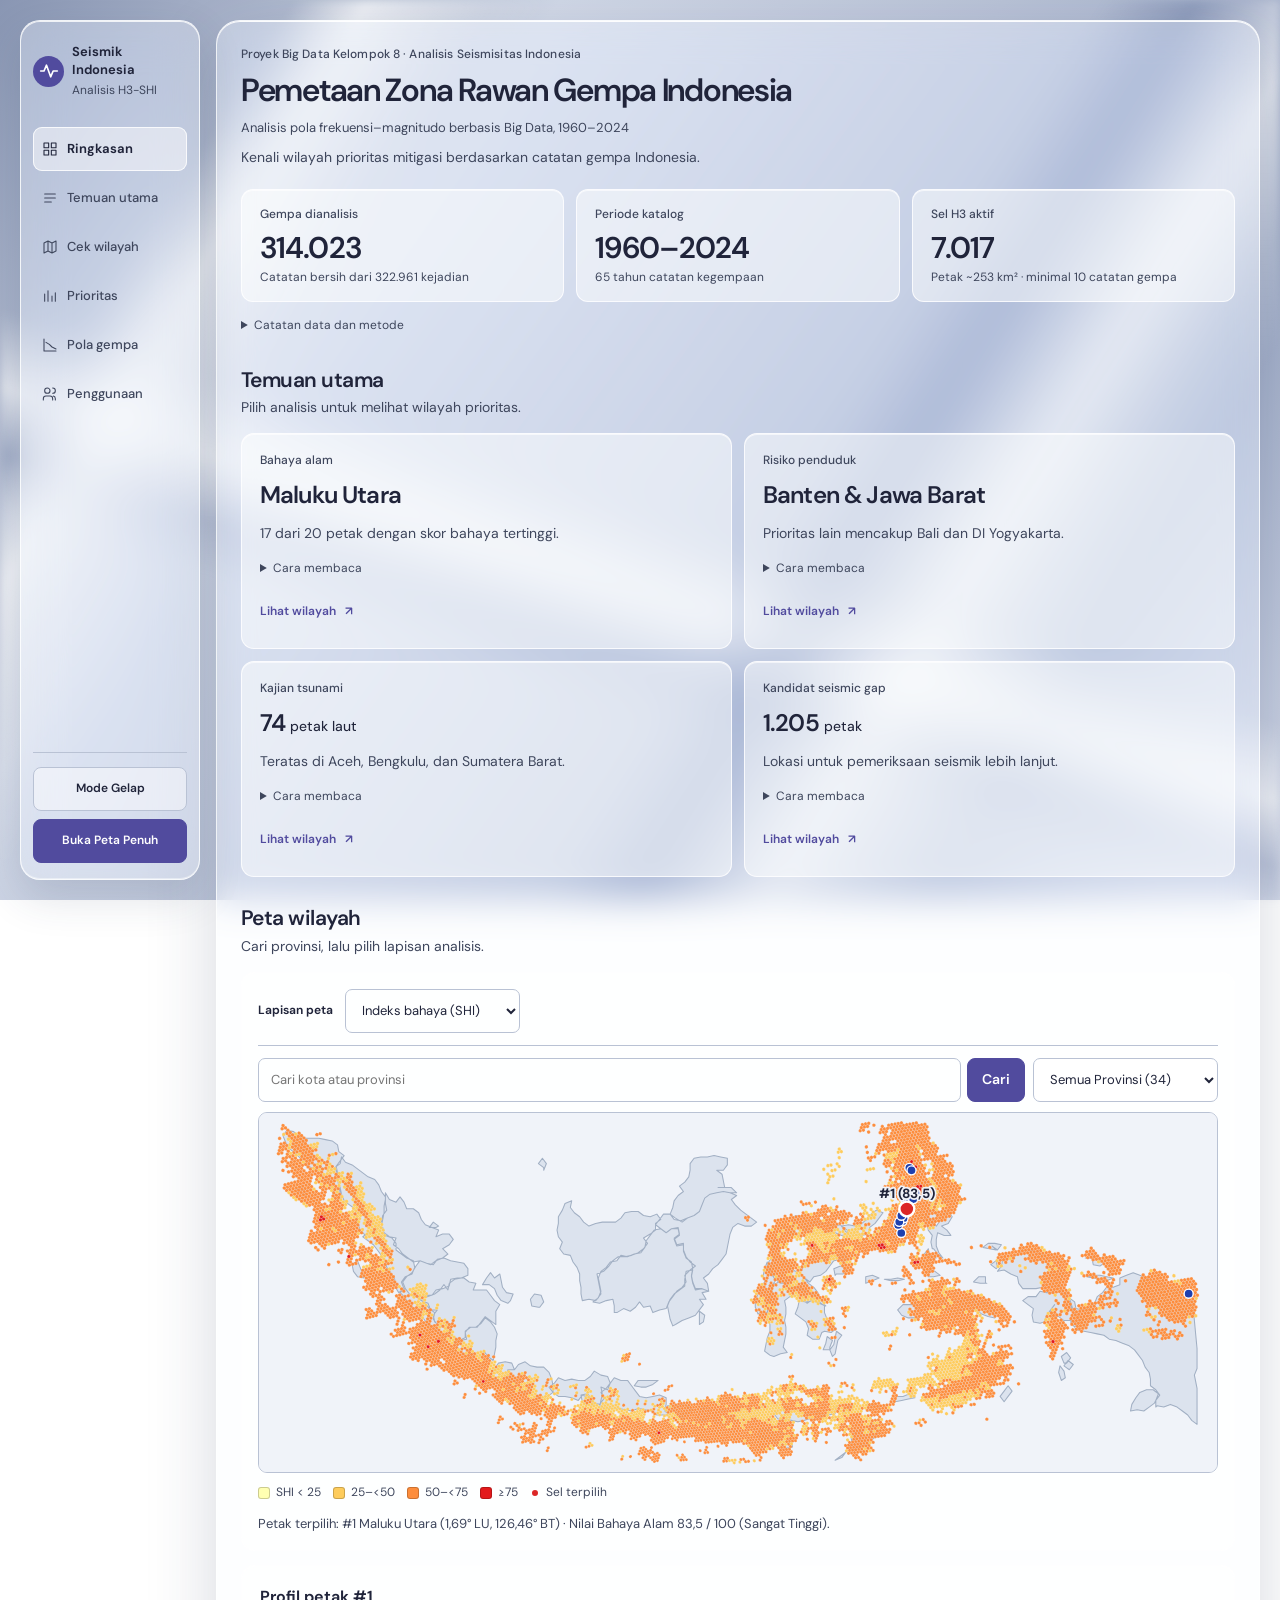
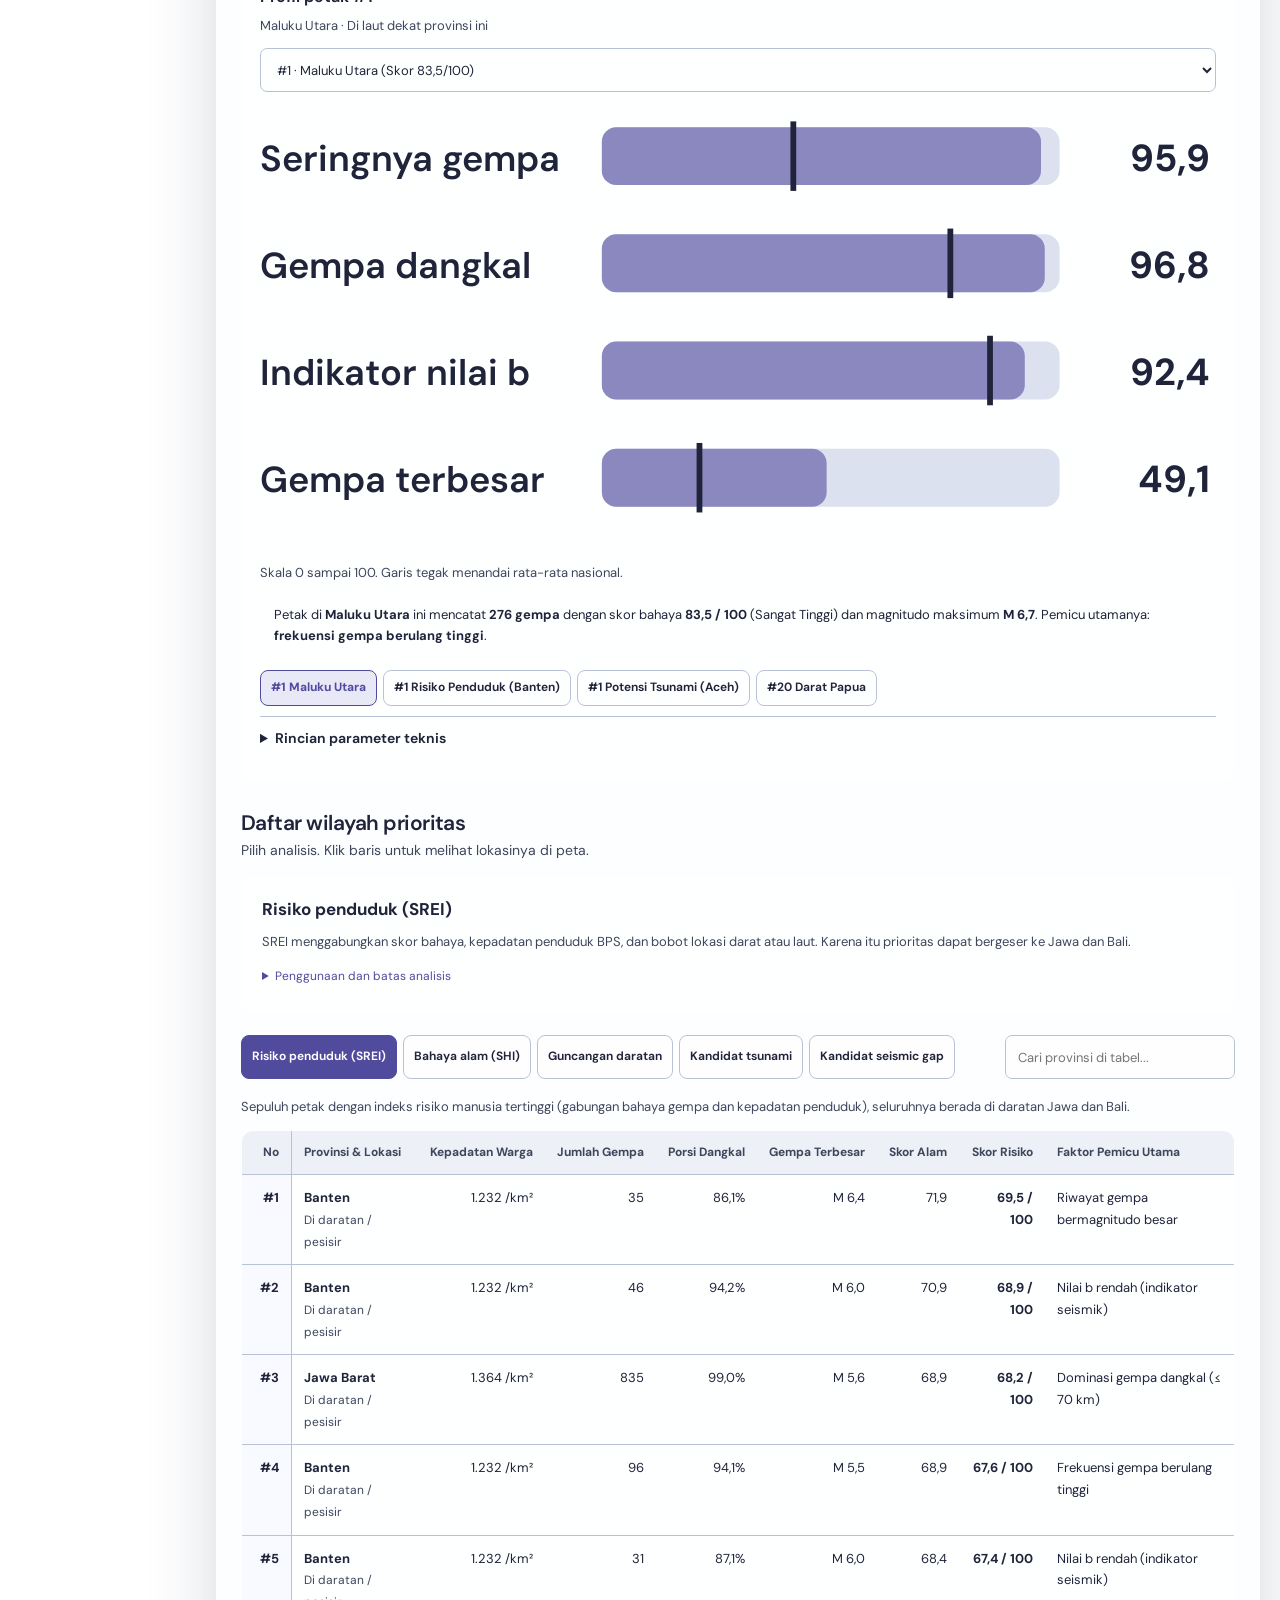
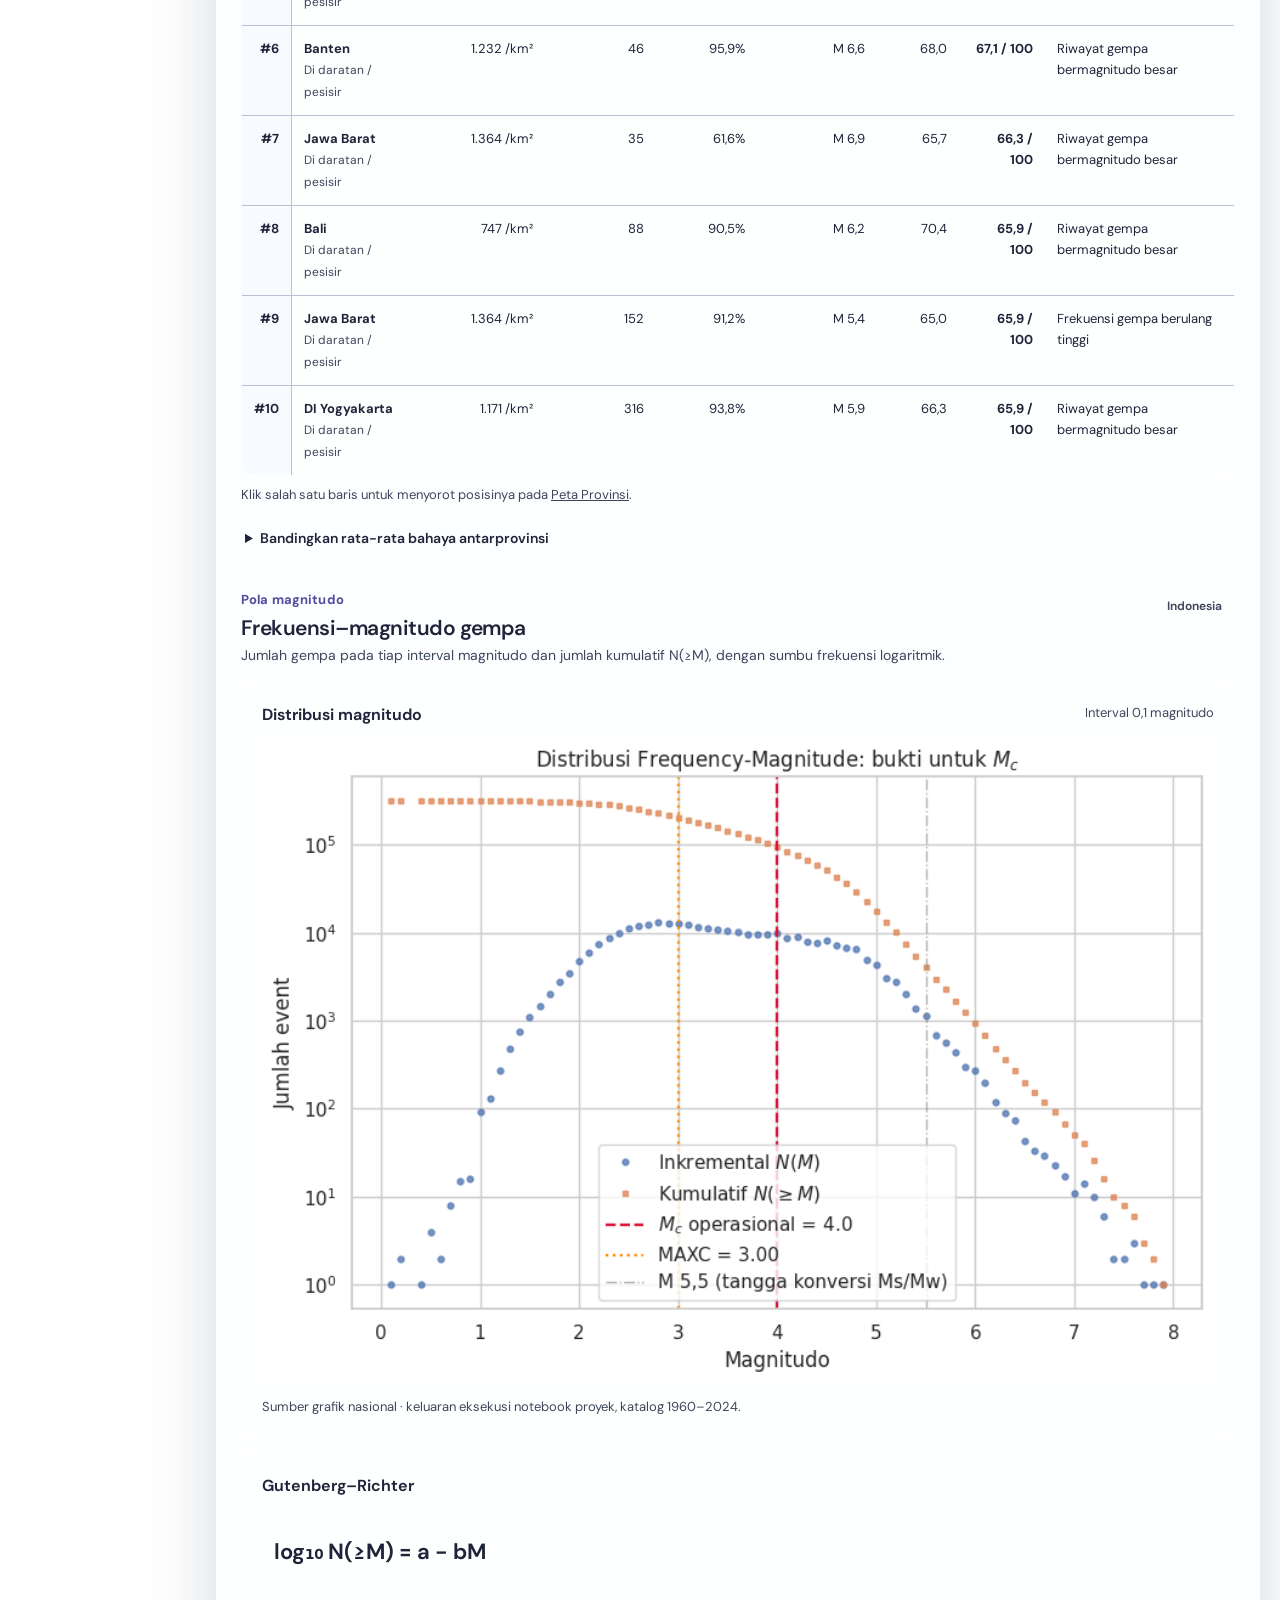
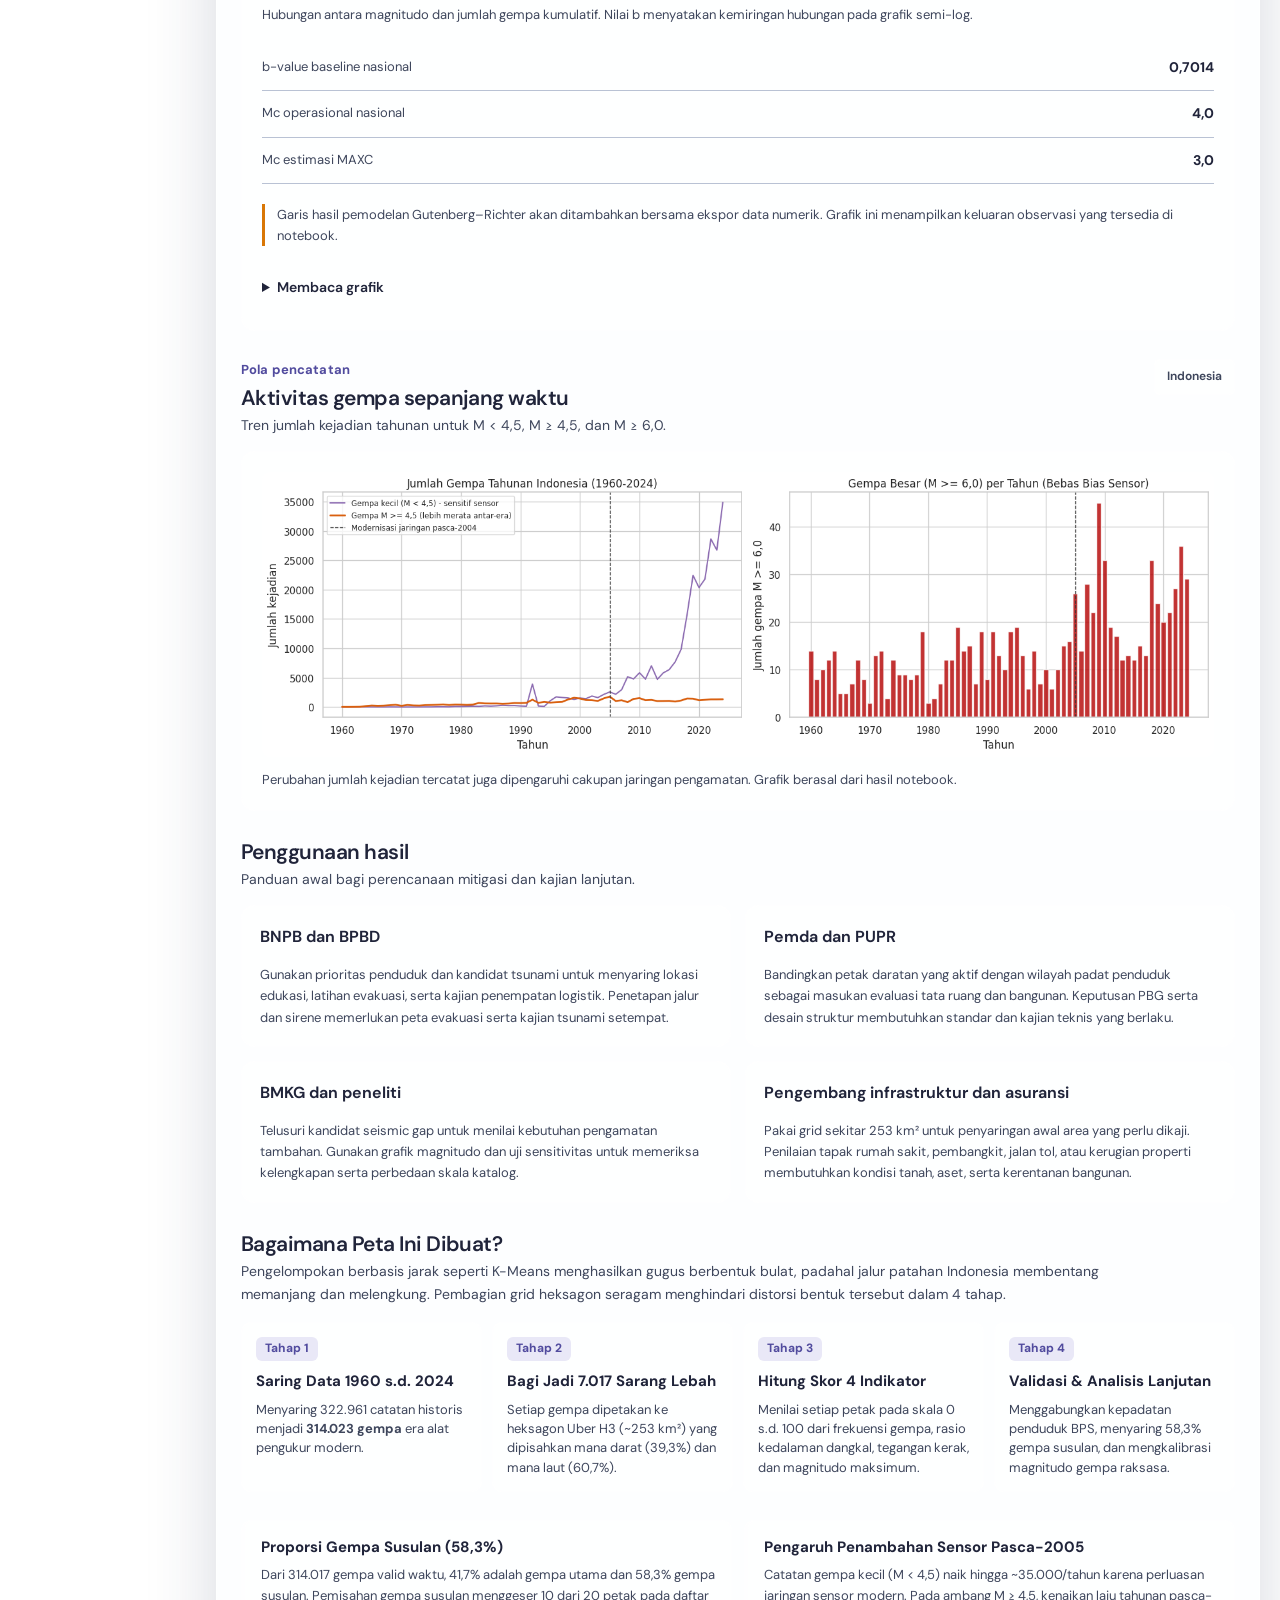
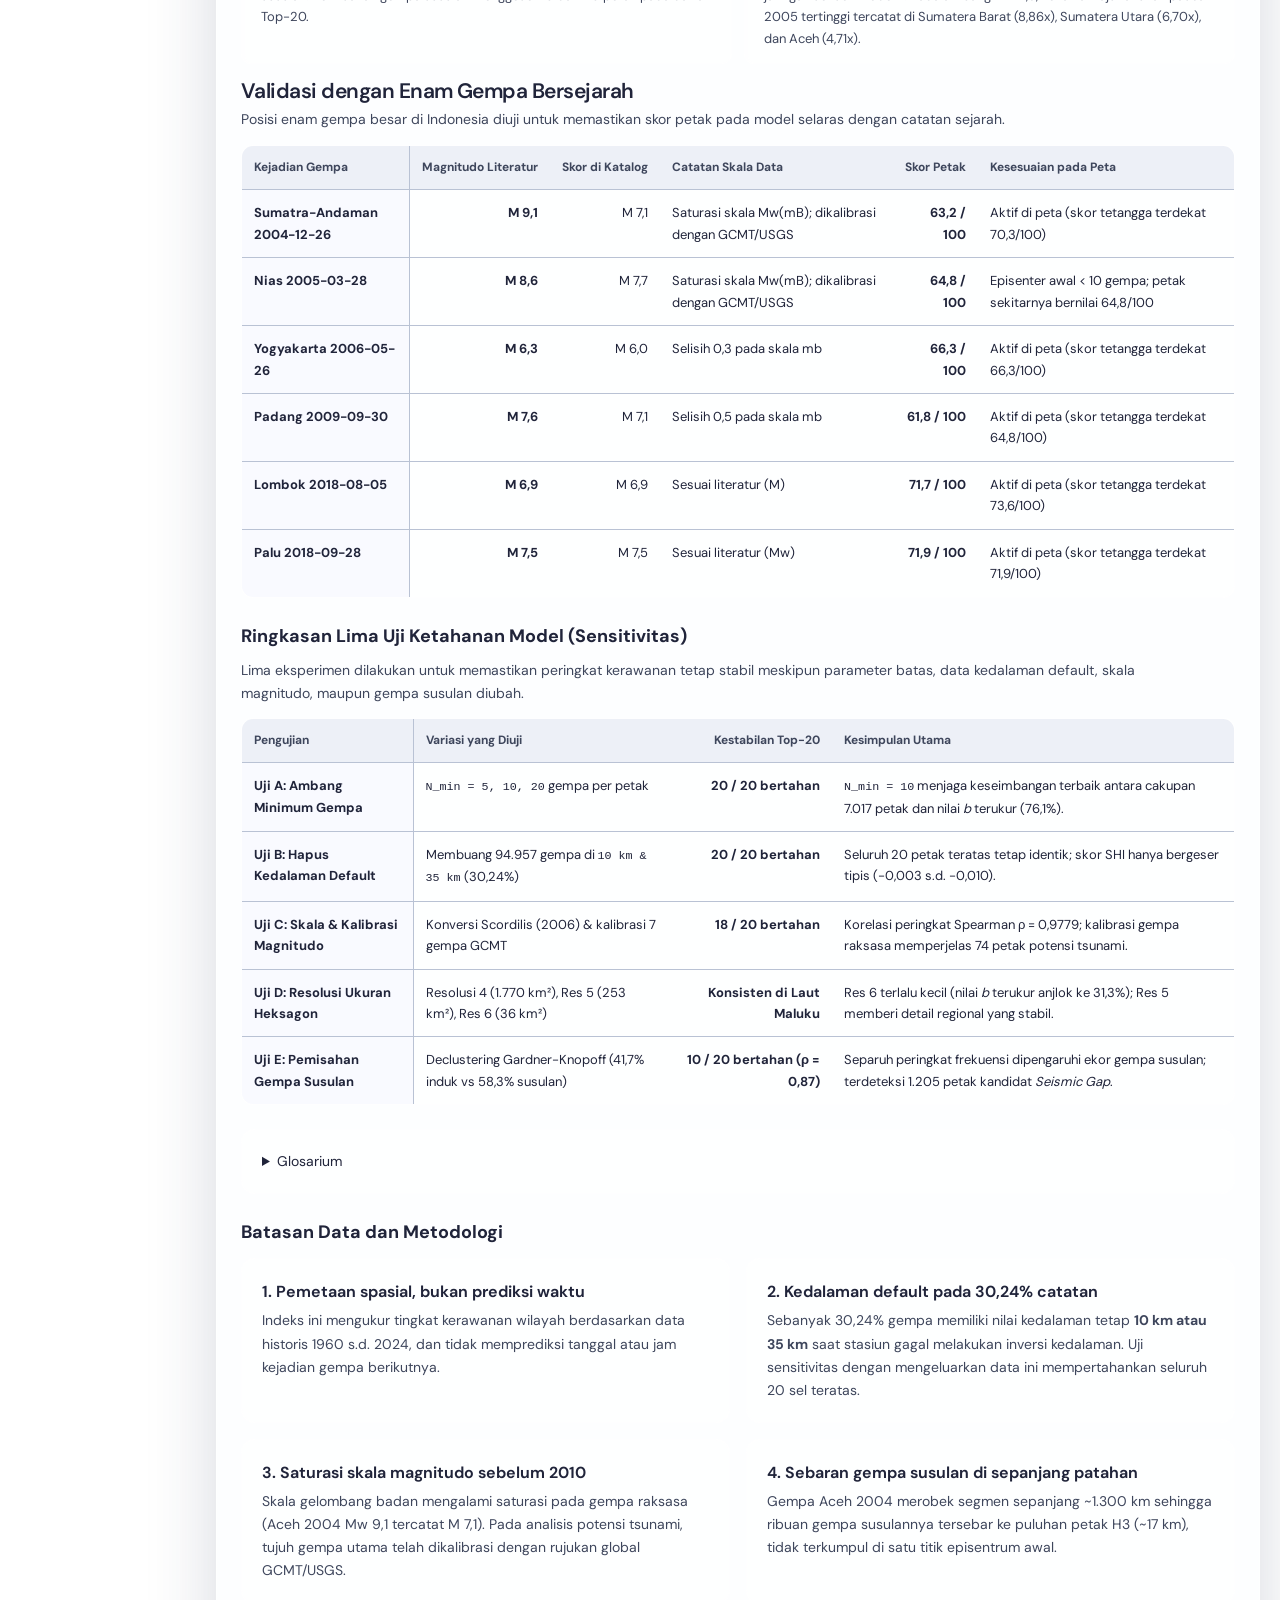
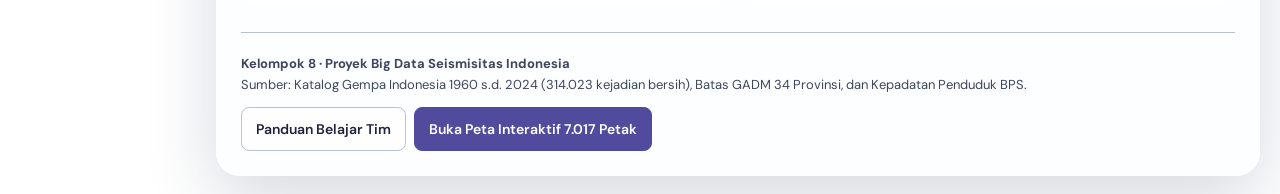
==== commit f0c12036: "benerin tampilan UI dashboard" ====
--- a/index.html
+++ b/index.html
@@ -3,7 +3,7 @@
 <head>
   <meta charset="UTF-8">
   <meta name="viewport" content="width=device-width, initial-scale=1.0">
-  <title>Peta Kerawanan Gempa Indonesia (H3-SHI) - Dashboard Presentasi</title>
+  <title>Pemetaan Zona Rawan Gempa Indonesia | Analisis Frekuensi–Magnitudo</title>
   <style>
     :root {
       color-scheme: light;
@@ -193,7 +193,7 @@
 
     /* Pipeline Steps */
     .steps-row {
-      display: grid; grid-template-columns: repeat(5, minmax(0, 1fr)); gap: 10px;
+      display: grid; grid-template-columns: repeat(4, minmax(0, 1fr)); gap: 10px;
       margin: 16px 0 18px;
     }
     .step-card {
@@ -392,7 +392,87 @@
       html { scroll-behavior: auto; }
       * { transition: none !important; }
     }
+    .hero-panel h1 { max-width: 27ch; font-size: clamp(30px, 3.4vw, 46px); line-height: 1.16; letter-spacing: -.035em; }
+    :root { --map-land: #e2e8ee; --map-stroke: #a7b9c7; }
+    [data-theme="dark"] { --map-land: #293c50; --map-stroke: #597086; }
+    .research-subtitle { margin: 10px 0; font-size: clamp(16px, 1.5vw, 20px); color: var(--brand); font-weight: 600; }
+    .hero-panel .lead-copy { max-width: 82ch; font-size: 15px; }
+    .research-kpis { grid-template-columns: repeat(5, minmax(0, 1fr)); }
+    .research-kpis .kpi-value { font-size: clamp(24px, 2.2vw, 30px); white-space: nowrap; }
+    .research-kpis .kpi-card { padding: 16px; }
+    .research-section-head { display: flex; justify-content: space-between; gap: 16px; align-items: start; }
+    .research-section-head .eyebrow { margin: 0 0 4px; }
+    .scope-label { margin: 0; padding: 7px 12px; background: var(--brand-soft); border-radius: 7px; font-weight: 650; color: var(--brand); }
+    .layer-toolbar { display: flex; align-items: center; gap: 12px; margin-bottom: 12px; flex-wrap: wrap; }
+    .layer-toolbar label { font-weight: 650; }
+    .layer-toolbar select { width: auto; min-width: 230px; }
+    .hazard-layer .research-cell { stroke: var(--map-water); stroke-width: .14; }
+    .hazard-layer .research-cell:hover { stroke: var(--ink-primary); stroke-width: .6; }
+    .fmd-layout { display: grid; grid-template-columns: minmax(0, 1.8fr) minmax(280px, 1fr); gap: 20px; align-items: start; }
+    .research-figure { margin: 0; min-width: 0; }
+    .figure-heading { display: flex; flex-wrap: wrap; justify-content: space-between; gap: 8px; }
+    .notebook-chart { display: block; width: 100%; height: auto; border-radius: 8px; background: white; }
+    .chart-scroll { overflow-x: auto; border-radius: 8px; }
+    .chart-scroll .notebook-chart { min-width: 560px; }
+    .research-figure figcaption { margin: 12px 0 0; }
+    .gr-equation { padding: 16px 12px; margin: 18px 0; border-radius: 8px; background: var(--brand-soft); color: var(--brand); font-size: clamp(18px, 2vw, 24px); font-weight: 650; }
+    .research-facts { margin: 20px 0; }
+    .research-facts > div { padding: 11px 0; border-bottom: 1px solid var(--border-line); display: flex; gap: 15px; justify-content: space-between; }
+    .research-facts dt { color: var(--ink-muted); font-size: 13px; }
+    .research-facts dd { margin: 0; font-weight: 700; font-variant-numeric: tabular-nums; }
+    .research-note { padding-left: 12px; border-left: 3px solid var(--accent); font-size: 13px; color: var(--ink-muted); }
+    .fmd-reading details { margin-top: 20px; font-size: 14px; }
+    .fmd-reading summary, .advanced-analysis > summary { min-height: 44px; padding-block: 10px; cursor: pointer; font-weight: 600; }
+    .regional-chart-state { min-height: 300px; display: grid; align-content: center; justify-items: start; padding: 25px; border: 1px dashed var(--border-line); border-radius: 8px; background: var(--bg-subtle); }
+    .regional-chart-state h3 { font-size: 20px; margin: 0; }
+    .regional-chart-state p { color: var(--ink-muted); max-width: 60ch; }
+    .province-comparison { margin-bottom: 22px; }
+    .province-comparison .panel-title { margin-bottom: 6px; }
+    .province-bars { display: grid; gap: 6px; margin-top: 16px; }
+    .province-bar { display: grid; grid-template-columns: minmax(100px, 165px) minmax(60px, 1fr) 55px; gap: 14px; align-items: center; padding: 7px; border: 1px solid transparent; border-radius: 7px; color: var(--ink-primary); background: transparent; text-align: left; font-size: 13px; }
+    .province-bar:hover, .province-bar[aria-pressed="true"] { background: var(--brand-soft); border-color: var(--brand); }
+    .province-bar-track { height: 13px; background: var(--bg-subtle); border-radius: 3px; overflow: hidden; }
+    .province-bar-fill { display: block; height: 100%; background: var(--brand); }
+    .province-bar-value { text-align: right; font-variant-numeric: tabular-nums; }
+    .advanced-analysis { padding: 0 4px; min-width: 0; overflow: hidden; }
+    .advanced-analysis[open] > summary { margin-bottom: 15px; }
+    @media (max-width: 1000px) {
+      .research-kpis { grid-template-columns: repeat(3, minmax(0, 1fr)); }
+      .fmd-layout { grid-template-columns: minmax(0, 1fr); }
+      .steps-row { grid-template-columns: repeat(2, minmax(0, 1fr)); }
+    }
+    @media (max-width: 600px) {
+      .research-kpis { grid-template-columns: repeat(2, minmax(0, 1fr)); }
+      .research-kpis .kpi-card:last-child { grid-column: 1 / -1; }
+      .research-kpis .kpi-value { font-size: 20px; }
+      .research-kpis .kpi-card { padding: 12px; }
+      .steps-row { grid-template-columns: minmax(0, 1fr); }
+      .brand { white-space: normal; font-size: 14px; }
+      .header-actions { flex-wrap: wrap; }
+      .research-section-head { flex-direction: column; gap: 10px; }
+      .section-nav { flex-wrap: wrap; }
+      .layer-toolbar select { width: 100%; }
+      .research-figure { padding: 12px; }
+      .figure-heading .panel-sub { margin: 0; }
+      .province-bar { grid-template-columns: 95px minmax(40px, 1fr) 45px; gap: 8px; }
+    }
+
+    .priority-grid { display: grid; grid-template-columns: repeat(2, minmax(0, 1fr)); gap: 16px; }
+    .priority-card { display: flex; flex-direction: column; align-items: start; }
+    .priority-card h3 { margin: 0 0 12px; font-size: 19px; line-height: 1.4; }
+    .priority-card p { margin: 0 0 14px; font-size: 14px; color: var(--ink-muted); }
+    .priority-card .priority-result { font-size: 23px; line-height: 1.35; font-weight: 750; color: var(--brand); }
+    .priority-card .btn-link { margin-top: auto; }
+    .understanding-note { padding-left: 12px; border-left: 3px solid var(--accent); margin: 18px 0 0; color: var(--ink-muted); font-size: 14px; }
+    .priority-explanation { border-left: 4px solid var(--brand); background: var(--brand-soft); padding: 18px 20px; border-radius: 0 10px 10px 0; margin: 18px 0; }
+    .priority-explanation h3 { margin: 0 0 8px; font-size: 19px; }
+    .priority-explanation p { margin: 6px 0; font-size: 14px; }
+    .use-grid p { font-size: 14px; color: var(--ink-muted); margin-bottom: 0; }
+    .tabs-bar { padding: 14px; border: 1px solid var(--border-line); border-radius: 10px; background: var(--bg-surface); }
+    @media (max-width: 680px) { .priority-grid { grid-template-columns: minmax(0, 1fr); } .priority-explanation { padding: 14px; } }
   </style>
+  <link rel="preload" href="DM-Sans-Variable.ttf" as="font" type="font/ttf" crossorigin>
+  <link rel="stylesheet" href="dashboard-theme.css">
 </head>
 <body>
   <a href="#main-content" class="skip-link">Langsung ke isi utama</a>
@@ -403,14 +483,15 @@
         <span class="brand-mark" aria-hidden="true">
           <svg viewBox="0 0 24 24" width="20" height="20" fill="none" stroke="currentColor" stroke-width="2" stroke-linecap="round" stroke-linejoin="round"><path d="M2 12h4l3-7 5 14 3-7h5"/></svg>
         </span>
-        Peta Gempa Indonesia (H3-SHI)
+        <span>Seismik Indonesia<small>Analisis H3-SHI</small></span>
       </a>
-      <nav class="section-nav" aria-label="Navigasi bagian">
-        <a href="#cerita" aria-current="location">Ringkasan</a>
-        <a href="#cara-kerja">Cara Kerja</a>
-        <a href="#peta-daerah">Peta Provinsi</a>
-        <a href="#perbandingan">Perbandingan</a>
-        <a href="#validasi">Validasi &amp; Batasan</a>
+      <nav class="section-nav" aria-label="Navigasi informasi">
+        <a href="#cerita" aria-current="location"><svg viewBox="0 0 24 24" width="18" height="18" fill="none" stroke="currentColor" stroke-width="1.6" stroke-linecap="round" stroke-linejoin="round" aria-hidden="true"><path d="M3 3h7v7H3zm11 0h7v7h-7zM3 14h7v7H3zm11 0h7v7h-7z"/></svg><span>Ringkasan</span></a>
+        <a href="#temuan-utama"><svg viewBox="0 0 24 24" width="18" height="18" fill="none" stroke="currentColor" stroke-width="1.6" stroke-linecap="round" stroke-linejoin="round" aria-hidden="true"><path d="M4 6h16M4 12h16M4 18h10"/></svg><span>Temuan utama</span></a>
+        <a href="#peta-daerah"><svg viewBox="0 0 24 24" width="18" height="18" fill="none" stroke="currentColor" stroke-width="1.6" stroke-linecap="round" stroke-linejoin="round" aria-hidden="true"><path d="m3 6 6-3 6 3 6-3v15l-6 3-6-3-6 3V6zm6-3v15m6-12v15"/></svg><span>Cek wilayah</span></a>
+        <a href="#perbandingan"><svg viewBox="0 0 24 24" width="18" height="18" fill="none" stroke="currentColor" stroke-width="1.6" stroke-linecap="round" stroke-linejoin="round" aria-hidden="true"><path d="M4 20V9m5 11V4m6 16v-8m5 8V7"/></svg><span>Prioritas</span></a>
+        <a href="#frekuensi-magnitudo"><svg viewBox="0 0 24 24" width="18" height="18" fill="none" stroke="currentColor" stroke-width="1.6" stroke-linecap="round" stroke-linejoin="round" aria-hidden="true"><path d="M3 3v18h18M6 8l5 3 4 4 6 3"/></svg><span>Pola gempa</span></a>
+        <a href="#penggunaan"><svg viewBox="0 0 24 24" width="18" height="18" fill="none" stroke="currentColor" stroke-width="1.6" stroke-linecap="round" stroke-linejoin="round" aria-hidden="true"><path d="M16 21v-2a4 4 0 0 0-4-4H6a4 4 0 0 0-4 4v2m10-14a4 4 0 1 0-8 0 4 4 0 0 0 8 0m8 14v-2a4 4 0 0 0-3-3.9M16 3a4 4 0 0 1 0 8"/></svg><span>Penggunaan</span></a>
       </nav>
       <div class="header-actions">
         <button type="button" id="theme-toggle" class="btn-control">Mode Gelap</button>
@@ -422,96 +503,81 @@
   <main id="main-content" class="container">
     <!-- BAGIAN 1: RINGKASAN 30 DETIK -->
     <section id="cerita" class="hero-panel" aria-labelledby="h-cerita">
+      <div class="hero-layout">
+        <div>
       <p class="eyebrow">Proyek Big Data Kelompok 8 &middot; Analisis Seismisitas Indonesia</p>
-      <h1 id="h-cerita">Di Mana Gempa Paling Sering dan Paling Mengancam Warga Indonesia?</h1>
-      <p class="lead-copy">
-        Kami mengolah <strong>314.023 catatan gempa</strong> (tahun 1960 sampai 2024) dan membagi seluruh Indonesia menjadi <strong>7.017 petak sarang lebah</strong> berukuran sama. Tiap petak diberi <strong>skor bahaya 0 sampai 100</strong> sehingga mudah terlihat wilayah mana yang paling aktif berguncang, mana yang padat penduduk, dan mana yang berpotensi tsunami.
-      </p>
-
-      <div class="kpi-grid">
-        <article class="kpi-card">
-          <p class="kpi-label">
-            <span class="kpi-icon" aria-hidden="true"><svg viewBox="0 0 24 24" width="16" height="16" fill="none" stroke="currentColor" stroke-width="2"><path d="M3 12h4l3-7 4 14 3-7h4"/></svg></span>
-            Data Gempa Dipakai
-          </p>
-          <p class="kpi-value num">314.023 gempa</p>
-          <p class="kpi-desc">Catatan bersih tahun 1960 s.d. 2024 yang disaring dari 322.961 data mentah.</p>
+      <h1 id="h-cerita">Pemetaan Zona Rawan Gempa Indonesia</h1>
+      <p class="research-subtitle">Analisis pola frekuensi–magnitudo berbasis Big Data, 1960–2024</p>
+      <p class="lead-copy">Kenali wilayah prioritas mitigasi berdasarkan catatan gempa Indonesia.</p>
+
+
+        </div>
+      </div>
+      <div class="kpi-grid research-kpis">
+        <article class="kpi-card"><p class="kpi-label">Gempa dianalisis</p><p class="kpi-value num">314.023</p><p class="kpi-desc">Catatan bersih dari 322.961 kejadian</p></article>
+        <article class="kpi-card"><p class="kpi-label">Periode katalog</p><p class="kpi-value num">1960–2024</p><p class="kpi-desc">65 tahun catatan kegempaan</p></article>
+        <article class="kpi-card"><p class="kpi-label">Sel H3 aktif</p><p class="kpi-value num">7.017</p><p class="kpi-desc">Petak ~253 km² · minimal 10 catatan gempa</p></article>
+      </div>
+      <details class="data-note"><summary>Catatan data dan metode</summary><p>Unit analisis berupa petak H3 seluas sekitar 253 km² dengan minimal 10 catatan gempa. Mc operasional 4,0 dan b-value nasional 0,7014. Skor 0–100 menunjukkan peringkat relatif dalam model, bukan persentase peluang gempa atau korban.</p></details>
+    </section>
+
+    <section id="temuan-utama" class="section-block" aria-labelledby="h-temuan">
+      <div class="section-head"><h2 id="h-temuan" class="section-title">Temuan utama</h2><p class="section-desc">Pilih analisis untuk melihat wilayah prioritas.</p></div>
+      <div class="priority-grid">
+        <article class="panel priority-card" data-analysis="top20">
+          <h3>Bahaya alam</h3>
+          <p class="priority-result">Maluku Utara</p>
+          <p>17 dari 20 petak dengan skor bahaya tertinggi.</p>
+          <details class="question-method"><summary>Cara membaca</summary><p>SHI menggabungkan jumlah gempa, proporsi gempa dangkal, nilai b, dan magnitudo maksimum. Mayoritas petak teratas berada di laut.</p></details>
+          <a class="btn-link" href="#perbandingan" data-priority="top20" aria-label="Lihat wilayah untuk bahaya alam">Lihat wilayah <span aria-hidden="true">↗</span></a>
         </article>
-        <article class="kpi-card">
-          <p class="kpi-label">
-            <span class="kpi-icon" aria-hidden="true"><svg viewBox="0 0 24 24" width="16" height="16" fill="none" stroke="currentColor" stroke-width="2"><polygon points="12 2 21 7 21 17 12 22 3 17 3 7"/></svg></span>
-            Petak Wilayah (Heksagon)
-          </p>
-          <p class="kpi-value num">7.017 petak</p>
-          <p class="kpi-desc">Luas ~253 km&sup2; per petak (seukuran setengah kota Jakarta) yang punya minimal 10 gempa.</p>
+        <article class="panel priority-card" data-analysis="srei">
+          <h3>Risiko penduduk</h3>
+          <p class="priority-result">Banten &amp; Jawa Barat</p>
+          <p>Prioritas lain mencakup Bali dan DI Yogyakarta.</p>
+          <details class="question-method"><summary>Cara membaca</summary><p>SREI menggabungkan bahaya dan paparan penduduk. Skor menggunakan kepadatan penduduk provinsi serta bobot lokasi. Model belum menghitung korban atau kerentanan bangunan.</p></details>
+          <a class="btn-link" href="#perbandingan" data-priority="srei" aria-label="Lihat wilayah untuk risiko penduduk">Lihat wilayah <span aria-hidden="true">↗</span></a>
         </article>
-        <article class="kpi-card is-alert">
-          <p class="kpi-label">
-            <span class="kpi-icon" aria-hidden="true"><svg viewBox="0 0 24 24" width="16" height="16" fill="none" stroke="currentColor" stroke-width="2"><path d="M12 2 2 7l10 5 10-5-10-5z"/><path d="m2 17 10 5 10-5"/></svg></span>
-            Puncak Aktivitas Alam
-          </p>
-          <p class="kpi-value">Maluku Utara (83,5)</p>
-          <p class="kpi-desc">17 dari 20 petak paling aktif ada di Maluku Utara, mayoritas di lepas pantai.</p>
+        <article class="panel priority-card" data-analysis="tsunami">
+          <h3>Kajian tsunami</h3>
+          <p class="priority-result">74 <small>petak laut</small></p>
+          <p>Teratas di Aceh, Bengkulu, dan Sumatera Barat.</p>
+          <details class="question-method"><summary>Cara membaca</summary><p>Sel laut disaring berdasarkan proporsi gempa dangkal ≥ 50% dan riwayat M ≥ 6,5 setelah koreksi magnitudo rujukan. Skor belum menghitung tinggi gelombang atau jangkauan genangan.</p></details>
+          <a class="btn-link" href="#perbandingan" data-priority="tsunami" aria-label="Lihat wilayah untuk kajian tsunami">Lihat wilayah <span aria-hidden="true">↗</span></a>
         </article>
-        <article class="kpi-card is-warn">
-          <p class="kpi-label">
-            <span class="kpi-icon" aria-hidden="true"><svg viewBox="0 0 24 24" width="16" height="16" fill="none" stroke="currentColor" stroke-width="2"><path d="M17 21v-2a4 4 0 0 0-4-4H5a4 4 0 0 0-4 4v2"/><circle cx="9" cy="7" r="4"/><path d="M23 21v-2a4 4 0 0 0-3-3.87"/></svg></span>
-            Paling Mengancam Warga
-          </p>
-          <p class="kpi-value">Banten &amp; Jawa Barat</p>
-          <p class="kpi-desc">Saat digabung kepadatan penduduk, ancaman nyawa tertinggi bergeser ke daratan Jawa &amp; Bali.</p>
+        <article class="panel priority-card" data-analysis="gap">
+          <h3>Kandidat seismic gap</h3>
+          <p class="priority-result">1.205 <small>petak</small></p>
+          <p>Lokasi untuk pemeriksaan seismik lebih lanjut.</p>
+          <details class="question-method"><summary>Cara membaca</summary><p>Kriteria proyek memakai b terukur < 0,75, riwayat M ≥ 5,5, dan tanpa catatan M ≥ 6,0 selama 2005–2024. Konfirmasi akumulasi tegangan memerlukan data tambahan.</p></details>
+          <a class="btn-link" href="#perbandingan" data-priority="gap" aria-label="Lihat wilayah untuk kandidat seismic gap">Lihat wilayah <span aria-hidden="true">↗</span></a>
         </article>
-      </div>
-    </section>
-
-    <!-- BAGIAN 2: CARA KERJA SINGKAT (SIAP PRESENTASI) -->
-    <section id="cara-kerja" class="section-block" aria-labelledby="h-alur">
-      <div class="section-head">
-        <h2 id="h-alur" class="section-title">Bagaimana Peta Ini Dibuat?</h2>
-        <p class="section-desc">
-          Pengelompokan berbasis jarak seperti K-Means menghasilkan gugus berbentuk bulat, padahal jalur patahan Indonesia membentang memanjang dan melengkung. Pembagian grid heksagon seragam menghindari distorsi bentuk tersebut dalam 4 tahap.
-        </p>
-      </div>
-
-      <div class="steps-row" style="grid-template-columns: repeat(4, minmax(0, 1fr));">
-        <div class="step-card">
-          <span class="step-badge">Tahap 1</span>
-          <h3>Saring Data 1960 s.d. 2024</h3>
-          <p>Menyaring 322.961 catatan historis menjadi <strong>314.023 gempa</strong> era alat pengukur modern.</p>
-        </div>
-        <div class="step-card">
-          <span class="step-badge">Tahap 2</span>
-          <h3>Bagi Jadi 7.017 Sarang Lebah</h3>
-          <p>Setiap gempa dipetakan ke heksagon Uber H3 (~253 km&sup2;) yang dipisahkan mana darat (39,3%) dan mana laut (60,7%).</p>
-        </div>
-        <div class="step-card">
-          <span class="step-badge">Tahap 3</span>
-          <h3>Hitung Skor 4 Indikator</h3>
-          <p>Menilai setiap petak pada skala 0 s.d. 100 dari frekuensi gempa, rasio kedalaman dangkal, tegangan kerak, dan magnitudo maksimum.</p>
-        </div>
-        <div class="step-card">
-          <span class="step-badge">Tahap 4</span>
-          <h3>Risiko Penduduk &amp; Kalibrasi</h3>
-          <p>Menggabungkan kepadatan penduduk BPS, menyaring 58,3% gempa susulan, dan mengkalibrasi magnitudo gempa raksasa.</p>
-        </div>
       </div>
     </section>
 
     <!-- BAGIAN 3: CEK DAERAHMU (PETA INTERAKTIF + PENERJEMAH) -->
     <section id="peta-daerah" class="section-block" aria-labelledby="h-peta">
       <div class="section-head">
-        <h2 id="h-peta" class="section-title">Peta Kerawanan per Provinsi</h2>
+        <h2 id="h-peta" class="section-title">Peta wilayah</h2>
         <p class="section-desc">
-          Cari nama kota atau pilih provinsi untuk memperbesar peta dan melihat ringkasan wilayah. Klik titik pada peta untuk membaca profil skor petak di panel kanan.
+          Cari provinsi, lalu pilih lapisan analisis.
         </p>
       </div>
 
       <div class="map-workspace">
         <div class="panel">
+          <div class="layer-toolbar">
+            <label for="map-layer">Lapisan peta</label>
+            <select id="map-layer" class="select-input">
+              <option value="shi">Indeks bahaya (SHI)</option>
+              <option value="events">Jumlah gempa</option>
+              <option value="b">b-value terukur</option>
+            </select>
+          </div>
           <div class="region-toolbar">
             <div class="search-box">
               <label for="region-search" class="sr-only">Cari kota atau provinsi</label>
-              <input type="search" id="region-search" class="text-input" list="region-suggestions" placeholder="Ketik kota/provinsi (mis. Bandung, Jogja, Aceh)..." autocomplete="off">
+              <input type="search" id="region-search" class="text-input" list="region-suggestions" placeholder="Cari kota atau provinsi" autocomplete="off">
               <datalist id="region-suggestions"></datalist>
               <button type="button" id="region-search-btn" class="btn-control btn-primary">Cari</button>
             </div>
@@ -525,7048 +591,24 @@
             <path id="overview-land" fill="var(--map-land)" stroke="var(--map-stroke)" stroke-width="0.8" stroke-linejoin="round" />
 
 
-            <g class="hazard-layer" aria-hidden="true" data-source="indonesia_seismic_hazard_map.html">
-<path class="map-tier-moderate" d="M54.7,38.8 54.3,37.4 52.9,37 51.9,38 52.3,39.4 53.7,39.8z
-M48,38.3 47.7,36.9 46.3,36.5 45.2,37.5 45.6,38.9 47,39.3z
-M53.6,34.6 53.2,33.2 51.8,32.8 50.8,33.8 51.2,35.2 52.6,35.6z
-M56.7,31.5 56.4,30.1 54.9,29.8 53.9,30.8 54.3,32.2 55.7,32.6z
-M57.6,44.8 57.2,43.4 55.8,43 54.8,44 55.1,45.4 56.5,45.8z
-M58.2,42.4 57.9,41 56.5,40.6 55.4,41.6 55.8,43 57.2,43.4z
-M61.8,45.9 61.4,44.5 60,44.1 59,45.1 59.3,46.5 60.7,46.9z
-M53.4,43.6 53,42.2 51.6,41.9 50.6,42.9 50.9,44.3 52.3,44.6z
-M54,41.2 53.7,39.8 52.3,39.4 51.2,40.5 51.6,41.9 53,42.2z
-M55.1,45.4 54.8,44 53.4,43.6 52.3,44.6 52.7,46 54.1,46.4z
-M52.7,46 52.3,44.6 50.9,44.3 49.9,45.3 50.3,46.7 51.7,47.1z
-M55.8,43 55.4,41.6 54,41.2 53,42.2 53.4,43.6 54.8,44z
-M67.1,51.2 66.7,49.8 65.3,49.5 64.3,50.5 64.6,51.9 66,52.2z
-M62.9,50.1 62.5,48.7 61.1,48.3 60.1,49.3 60.4,50.7 61.8,51.1z
-M60.4,50.7 60.1,49.3 58.7,49 57.6,50 58,51.4 59.4,51.7z
-M63.5,47.7 63.2,46.3 61.8,45.9 60.7,46.9 61.1,48.3 62.5,48.7z
-M62.2,52.5 61.8,51.1 60.4,50.7 59.4,51.7 59.8,53.1 61.1,53.5z
-M65.3,49.5 64.9,48.1 63.5,47.7 62.5,48.7 62.9,50.1 64.3,50.5z
-M70.8,45.8 70.5,44.4 69.1,44 68,45 68.4,46.4 69.8,46.8z
-M64.2,45.3 63.8,43.9 62.4,43.5 61.4,44.5 61.8,45.9 63.2,46.3z
-M74.8,55.9 74.4,54.5 73,54.1 72,55.2 72.3,56.6 73.7,56.9z
-M65.7,56 65.3,54.7 63.9,54.3 62.9,55.3 63.3,56.7 64.7,57.1z
-M77.9,52.9 77.5,51.5 76.1,51.1 75.1,52.1 75.4,53.5 76.8,53.9z
-M85,75.5 84.6,74.1 83.2,73.7 82.2,74.7 82.5,76.1 83.9,76.5z
-M88.1,72.4 87.7,71.1 86.3,70.7 85.3,71.7 85.6,73.1 87,73.4z
-M85.6,73.1 85.3,71.7 83.9,71.3 82.9,72.3 83.2,73.7 84.6,74.1z
-M86.7,77.2 86.3,75.8 85,75.5 83.9,76.5 84.3,77.8 85.7,78.2z
-M90.2,80.7 89.8,79.3 88.4,79 87.4,80 87.7,81.3 89.1,81.7z
-M87.7,81.3 87.4,80 86,79.6 85,80.6 85.3,82 86.7,82.3z
-M90.8,78.3 90.5,77 89.1,76.6 88.1,77.6 88.4,79 89.8,79.3z
-M88.4,79 88.1,77.6 86.7,77.2 85.7,78.2 86,79.6 87.4,80z
-M91.9,82.5 91.5,81.1 90.2,80.7 89.1,81.7 89.5,83.1 90.9,83.5z
-M89.5,83.1 89.1,81.7 87.7,81.3 86.7,82.3 87.1,83.7 88.5,84.1z
-M92.6,80.1 92.2,78.7 90.8,78.3 89.8,79.3 90.2,80.7 91.5,81.1z
-M77,79.7 76.7,78.3 75.3,78 74.2,79 74.6,80.4 76,80.7z
-M77.7,77.3 77.3,76 75.9,75.6 74.9,76.6 75.3,78 76.7,78.3z
-M75.3,78 74.9,76.6 73.5,76.2 72.5,77.2 72.8,78.6 74.2,79z
-M76.3,82.1 76,80.7 74.6,80.4 73.6,81.4 73.9,82.7 75.3,83.1z
-M70.4,79.2 70.1,77.8 68.7,77.5 67.6,78.5 68,79.9 69.4,80.2z
-M71.1,76.8 70.7,75.5 69.4,75.1 68.3,76.1 68.7,77.5 70.1,77.8z
-M72.8,78.6 72.5,77.2 71.1,76.8 70.1,77.8 70.4,79.2 71.8,79.6z
-M81.5,71.9 81.1,70.5 79.7,70.2 78.7,71.2 79,72.6 80.4,72.9z
-M82.5,76.1 82.2,74.7 80.8,74.3 79.8,75.3 80.1,76.7 81.5,77.1z
-M83.2,73.7 82.9,72.3 81.5,71.9 80.4,72.9 80.8,74.3 82.2,74.7z
-M74.2,73.8 73.8,72.4 72.5,72.1 71.4,73.1 71.8,74.5 73.2,74.8z
-M71.8,74.5 71.4,73.1 70,72.7 69,73.7 69.4,75.1 70.7,75.5z
-M74.9,71.4 74.5,70 73.1,69.7 72.1,70.7 72.5,72.1 73.8,72.4z
-M72.5,72.1 72.1,70.7 70.7,70.3 69.7,71.3 70,72.7 71.4,73.1z
-M75.9,75.6 75.6,74.2 74.2,73.8 73.2,74.8 73.5,76.2 74.9,76.6z
-M80.5,83.2 80.1,81.9 78.8,81.5 77.7,82.5 78.1,83.9 79.5,84.2z
-M79.1,88 78.8,86.6 77.4,86.2 76.4,87.2 76.7,88.6 78.1,89z
-M81.2,80.8 80.8,79.5 79.4,79.1 78.4,80.1 78.8,81.5 80.1,81.9z
-M84.3,77.8 83.9,76.5 82.5,76.1 81.5,77.1 81.9,78.5 83.2,78.8z
-M86,79.6 85.7,78.2 84.3,77.8 83.2,78.8 83.6,80.2 85,80.6z
-M79.3,63.6 79,62.2 77.6,61.9 76.5,62.9 76.9,64.3 78.3,64.6z
-M80,61.2 79.7,59.8 78.3,59.5 77.2,60.5 77.6,61.9 79,62.2z
-M75.2,62.5 74.8,61.1 73.4,60.7 72.4,61.7 72.7,63.1 74.1,63.5z
-M75.8,60.1 75.5,58.7 74.1,58.3 73,59.3 73.4,60.7 74.8,61.1z
-M76.9,64.3 76.5,62.9 75.2,62.5 74.1,63.5 74.5,64.9 75.9,65.3z
-M77.6,61.9 77.2,60.5 75.8,60.1 74.8,61.1 75.2,62.5 76.5,62.9z
-M78.9,57.1 78.6,55.7 77.2,55.3 76.2,56.3 76.5,57.7 77.9,58.1z
-M76.5,57.7 76.2,56.3 74.8,55.9 73.7,56.9 74.1,58.3 75.5,58.7z
-M77.2,55.3 76.8,53.9 75.4,53.5 74.4,54.5 74.8,55.9 76.2,56.3z
-M78.3,59.5 77.9,58.1 76.5,57.7 75.5,58.7 75.8,60.1 77.2,60.5z
-M84.6,68.9 84.2,67.5 82.8,67.2 81.8,68.2 82.1,69.5 83.5,69.9z
-M82.1,69.5 81.8,68.2 80.4,67.8 79.4,68.8 79.7,70.2 81.1,70.5z
-M86.3,70.7 86,69.3 84.6,68.9 83.5,69.9 83.9,71.3 85.3,71.7z
-M83.9,71.3 83.5,69.9 82.1,69.5 81.1,70.5 81.5,71.9 82.9,72.3z
-M78.7,66 78.3,64.6 76.9,64.3 75.9,65.3 76.2,66.6 77.6,67z
-M80.4,67.8 80,66.4 78.7,66 77.6,67 78,68.4 79.4,68.8z
-M89.2,92 88.8,90.6 87.4,90.2 86.4,91.2 86.8,92.6 88.2,93z
-M86.8,92.6 86.4,91.2 85,90.9 84,91.9 84.4,93.2 85.7,93.6z
-M89.9,89.6 89.5,88.2 88.1,87.8 87.1,88.8 87.4,90.2 88.8,90.6z
-M91.6,91.3 91.2,90 89.9,89.6 88.8,90.6 89.2,92 90.6,92.3z
-M82.6,91.5 82.3,90.1 80.9,89.7 79.9,90.7 80.2,92.1 81.6,92.5z
-M83.3,89.1 82.9,87.7 81.6,87.4 80.5,88.4 80.9,89.7 82.3,90.1z
-M84.4,93.2 84,91.9 82.6,91.5 81.6,92.5 81.9,93.9 83.3,94.2z
-M81.9,93.9 81.6,92.5 80.2,92.1 79.2,93.1 79.5,94.5 80.9,94.8z
-M85,90.9 84.7,89.5 83.3,89.1 82.3,90.1 82.6,91.5 84,91.9z
-M93,86.6 92.6,85.2 91.2,84.8 90.2,85.8 90.5,87.2 91.9,87.6z
-M90.5,87.2 90.2,85.8 88.8,85.5 87.8,86.5 88.1,87.8 89.5,88.2z
-M93.6,84.2 93.3,82.8 91.9,82.5 90.9,83.5 91.2,84.8 92.6,85.2z
-M91.2,84.8 90.9,83.5 89.5,83.1 88.5,84.1 88.8,85.5 90.2,85.8z
-M94.7,88.3 94.3,87 93,86.6 91.9,87.6 92.3,89 93.7,89.3z
-M92.3,89 91.9,87.6 90.5,87.2 89.5,88.2 89.9,89.6 91.2,90z
-M86.4,86.1 86,84.7 84.7,84.4 83.6,85.4 84,86.7 85.4,87.1z
-M84,86.7 83.6,85.4 82.2,85 81.2,86 81.6,87.4 82.9,87.7z
-M87.1,83.7 86.7,82.3 85.3,82 84.3,83 84.7,84.4 86,84.7z
-M85.7,88.5 85.4,87.1 84,86.7 82.9,87.7 83.3,89.1 84.7,89.5z
-M88.8,85.5 88.5,84.1 87.1,83.7 86,84.7 86.4,86.1 87.8,86.5z
-M89.6,98.4 89.2,97.1 87.8,96.7 86.8,97.7 87.1,99.1 88.5,99.4z
-M95.7,92.5 95.4,91.1 94,90.7 93,91.7 93.3,93.1 94.7,93.5z
-M93.3,93.1 93,91.7 91.6,91.3 90.6,92.3 90.9,93.7 92.3,94.1z
-M94,90.7 93.7,89.3 92.3,89 91.2,90 91.6,91.3 93,91.7z
-M95.1,94.8 94.7,93.5 93.3,93.1 92.3,94.1 92.6,95.5 94,95.8z
-M23.9,60.3 23.6,58.9 22.2,58.5 21.1,59.5 21.5,60.9 22.9,61.3z
-M27.5,63.8 27.1,62.4 25.7,62 24.7,63 25.1,64.4 26.5,64.8z
-M25.2,30.8 24.8,29.4 23.4,29 22.3,30.1 22.7,31.5 24.1,31.8z
-M29.4,32 29,30.6 27.6,30.2 26.6,31.2 26.9,32.6 28.4,33z
-M24.7,24.2 24.3,22.8 22.9,22.4 21.9,23.4 22.2,24.8 23.7,25.2z
-M25.3,21.8 25,20.4 23.6,20 22.5,21 22.9,22.4 24.3,22.8z
-M24,26.6 23.7,25.2 22.2,24.8 21.2,25.9 21.6,27.3 23,27.6z
-M31.8,31.3 31.5,29.9 30,29.5 29,30.6 29.4,32 30.8,32.3z
-M29.1,16.3 28.7,14.9 27.3,14.5 26.3,15.5 26.7,16.9 28.1,17.3z
-M20,16.4 19.6,15 18.2,14.6 17.2,15.7 17.5,17.1 18.9,17.4z
-M23.6,20 23.2,18.6 21.8,18.2 20.7,19.2 21.1,20.6 22.5,21z
-M42.5,42 42.1,40.6 40.7,40.2 39.7,41.2 40.1,42.6 41.5,43z
-M45.6,38.9 45.2,37.5 43.8,37.2 42.8,38.2 43.2,39.6 44.6,39.9z
-M34.7,37.3 34.4,35.9 32.9,35.5 31.9,36.5 32.3,37.9 33.7,38.3z
-M46.7,43.1 46.3,41.7 44.9,41.3 43.9,42.4 44.3,43.8 45.7,44.1z
-M44.7,25.7 44.4,24.3 42.9,23.9 41.9,24.9 42.3,26.3 43.7,26.7z
-M42.3,26.3 41.9,24.9 40.5,24.5 39.5,25.6 39.8,27 41.2,27.4z
-M45.4,23.3 45,21.9 43.6,21.5 42.6,22.5 42.9,23.9 44.4,24.3z
-M42.9,23.9 42.6,22.5 41.2,22.1 40.1,23.1 40.5,24.5 41.9,24.9z
-M40.5,24.5 40.1,23.1 38.7,22.8 37.7,23.8 38,25.2 39.5,25.6z
-M45.2,32.3 44.8,30.9 43.4,30.5 42.4,31.6 42.7,33 44.1,33.3z
-M46.9,34.1 46.6,32.7 45.2,32.3 44.1,33.3 44.5,34.7 45.9,35.1z
-M54,65.8 53.6,64.4 52.2,64 51.2,65 51.5,66.4 52.9,66.8z
-M54.4,72.3 54,70.9 52.6,70.6 51.6,71.6 52,73 53.4,73.3z
-M52,73 51.6,71.6 50.2,71.2 49.2,72.2 49.5,73.6 50.9,74z
-M35.2,68.5 34.8,67.1 33.4,66.7 32.4,67.7 32.8,69.1 34.2,69.5z
-M37,70.2 36.6,68.8 35.2,68.5 34.2,69.5 34.6,70.8 36,71.2z
-M52.4,55 52.1,53.6 50.7,53.3 49.6,54.3 50,55.7 51.4,56.1z
-M44,52.8 43.7,51.4 42.3,51 41.2,52 41.6,53.4 43,53.8z
-M48.2,53.9 47.9,52.5 46.5,52.1 45.4,53.1 45.8,54.5 47.2,54.9z
-M47.1,49.7 46.8,48.3 45.4,47.9 44.3,49 44.7,50.4 46.1,50.7z
-M50.3,46.7 49.9,45.3 48.5,44.9 47.4,45.9 47.8,47.3 49.2,47.7z
-M56,58.6 55.6,57.2 54.2,56.8 53.2,57.8 53.5,59.2 54.9,59.6z
-M56.6,56.2 56.3,54.8 54.9,54.4 53.8,55.4 54.2,56.8 55.6,57.2z
-M61.5,54.9 61.1,53.5 59.8,53.1 58.7,54.1 59.1,55.5 60.5,55.9z
-M29.2,65.6 28.9,64.2 27.5,63.8 26.5,64.8 26.8,66.2 28.2,66.6z
-M42.7,57.6 42.3,56.2 40.9,55.8 39.9,56.8 40.3,58.2 41.7,58.6z
-M57.2,78.2 56.9,76.9 55.5,76.5 54.5,77.5 54.8,78.9 56.2,79.2z
-M57,87.1 56.6,85.8 55.2,85.4 54.2,86.4 54.6,87.8 56,88.1z
-M58.7,88.9 58.4,87.5 57,87.1 56,88.1 56.3,89.5 57.7,89.9z
-M64.9,82.9 64.6,81.5 63.2,81.1 62.1,82.1 62.5,83.5 63.9,83.9z
-M44.5,83.8 44.1,82.4 42.7,82 41.7,83 42.1,84.4 43.4,84.8z
-M48,87.3 47.6,85.9 46.2,85.5 45.2,86.5 45.6,87.9 47,88.3z
-M64.8,67.4 64.4,66 63,65.6 62,66.7 62.3,68 63.7,68.4z
-M63,65.6 62.7,64.3 61.3,63.9 60.2,64.9 60.6,66.3 62,66.7z
-M66.5,69.2 66.2,67.8 64.8,67.4 63.7,68.4 64.1,69.8 65.5,70.2z
-M67.2,66.8 66.8,65.4 65.4,65 64.4,66 64.8,67.4 66.2,67.8z
-M56.4,65.1 56,63.8 54.6,63.4 53.6,64.4 54,65.8 55.4,66.2z
-M60.2,59.7 59.8,58.3 58.4,57.9 57.4,59 57.7,60.3 59.1,60.7z
-M63.7,63.2 63.3,61.9 61.9,61.5 60.9,62.5 61.3,63.9 62.7,64.3z
-M65.9,71.6 65.5,70.2 64.1,69.8 63.1,70.8 63.4,72.2 64.8,72.6z
-M69.4,75.1 69,73.7 67.6,73.3 66.6,74.3 66.9,75.7 68.3,76.1z
-M62.8,74.6 62.4,73.2 61,72.8 60,73.8 60.3,75.2 61.7,75.6z
-M72.1,65.5 71.7,64.1 70.3,63.7 69.3,64.8 69.6,66.1 71,66.5z
-M73.1,69.7 72.8,68.3 71.4,67.9 70.3,68.9 70.7,70.3 72.1,70.7z
-M428.4,70.9 428.7,72.3 429.9,72.8 431,71.9 430.7,70.5 429.4,70z
-M413.8,75.6 414.1,77 415.3,77.5 416.4,76.6 416.1,75.2 414.8,74.7z
-M413.8,69.2 414.1,70.6 415.4,71.1 416.4,70.2 416.1,68.8 414.9,68.3z
-M429.9,72.8 430.2,74.2 431.5,74.6 432.5,73.7 432.3,72.4 431,71.9z
-M430.8,64 431,65.4 432.3,65.9 433.3,65 433.1,63.6 431.8,63.1z
-M416.8,85.8 417.1,87.2 418.3,87.6 419.4,86.8 419.1,85.4 417.9,84.9z
-M416.1,88 416.3,89.4 417.6,89.9 418.6,89 418.3,87.6 417.1,87.2z
-M420.6,87.2 420.9,88.6 422.2,89.1 423.2,88.2 422.9,86.8 421.7,86.4z
-M419.9,89.5 420.1,90.9 421.4,91.4 422.4,90.5 422.2,89.1 420.9,88.6z
-M422.2,89.1 422.4,90.5 423.7,91 424.7,90.1 424.5,88.7 423.2,88.2z
-M418.3,87.6 418.6,89 419.9,89.5 420.9,88.6 420.6,87.2 419.4,86.8z
-M410.7,91.1 411,92.5 412.2,93 413.2,92.1 413,90.7 411.7,90.2z
-M413,90.7 413.2,92.1 414.5,92.6 415.5,91.7 415.3,90.3 414,89.8z
-M409.9,93.4 410.2,94.7 411.5,95.2 412.5,94.3 412.2,93 411,92.5z
-M412.2,93 412.5,94.3 413.7,94.8 414.8,94 414.5,92.6 413.2,92.1z
-M416.8,92.2 417,93.6 418.3,94 419.3,93.2 419.1,91.8 417.8,91.3z
-M419.1,91.8 419.3,93.2 420.6,93.7 421.6,92.8 421.4,91.4 420.1,90.9z
-M416,94.4 416.3,95.8 417.5,96.3 418.6,95.4 418.3,94 417,93.6z
-M418.3,94 418.6,95.4 419.8,95.9 420.9,95 420.6,93.7 419.3,93.2z
-M415.3,90.3 415.5,91.7 416.8,92.2 417.8,91.3 417.6,89.9 416.3,89.4z
-M417.6,89.9 417.8,91.3 419.1,91.8 420.1,90.9 419.9,89.5 418.6,89z
-M414.5,92.6 414.8,94 416,94.4 417,93.6 416.8,92.2 415.5,91.7z
-M426,90.6 426.2,92 427.5,92.5 428.5,91.6 428.3,90.2 427,89.7z
-M428.3,90.2 428.5,91.6 429.8,92.1 430.9,91.2 430.6,89.8 429.3,89.3z
-M435.2,89 435.5,90.4 436.8,90.9 437.8,90 437.6,88.6 436.3,88.1z
-M432.1,91.7 432.4,93.1 433.7,93.6 434.7,92.7 434.5,91.3 433.2,90.8z
-M431.4,87.5 431.6,88.9 432.9,89.4 434,88.5 433.7,87.1 432.4,86.6z
-M433.7,87.1 434,88.5 435.2,89 436.3,88.1 436,86.7 434.7,86.2z
-M430.6,89.8 430.9,91.2 432.1,91.7 433.2,90.8 432.9,89.4 431.6,88.9z
-M423,80.4 423.2,81.8 424.5,82.3 425.5,81.4 425.3,80 424,79.5z
-M426.2,52 426.4,53.4 427.7,53.8 428.8,52.9 428.5,51.5 427.2,51.1z
-M427.8,47.4 428,48.8 429.3,49.2 430.3,48.3 430.1,47 428.8,46.5z
-M430.1,47 430.3,48.3 431.6,48.8 432.7,47.9 432.4,46.5 431.1,46z
-M427,49.7 427.2,51.1 428.5,51.5 429.5,50.6 429.3,49.2 428,48.8z
-M410,74.2 410.3,75.6 411.5,76.1 412.6,75.2 412.3,73.8 411,73.3z
-M461.8,75.8 462.1,77.2 463.4,77.7 464.4,76.7 464.2,75.3 462.9,74.9z
-M461,78.1 461.3,79.5 462.6,80 463.6,79.1 463.4,77.7 462.1,77.2z
-M472,78.3 472.3,79.7 473.6,80.2 474.6,79.3 474.4,77.9 473.1,77.4z
-M468,83.3 468.3,84.7 469.6,85.2 470.6,84.3 470.4,82.9 469.1,82.4z
-M463.4,71.1 463.7,72.5 465,73 466,72.1 465.8,70.7 464.5,70.2z
-M460.3,73.9 460.5,75.3 461.8,75.8 462.9,74.9 462.6,73.5 461.3,73z
-M458.7,72 459,73.4 460.3,73.9 461.3,73 461.1,71.6 459.8,71.1z
-M469.7,72.2 470,73.6 471.3,74.1 472.3,73.2 472.1,71.8 470.8,71.3z
-M465,73 465.2,74.4 466.5,74.9 467.6,74 467.3,72.6 466,72.1z
-M457.1,76.6 457.3,78 458.7,78.5 459.7,77.6 459.5,76.2 458.2,75.7z
-M459.5,76.2 459.7,77.6 461,78.1 462.1,77.2 461.8,75.8 460.5,75.3z
-M456.3,78.9 456.5,80.3 457.8,80.8 458.9,79.9 458.7,78.5 457.3,78z
-M458.7,78.5 458.9,79.9 460.2,80.4 461.3,79.5 461,78.1 459.7,77.6z
-M455.6,74.7 455.8,76.1 457.1,76.6 458.2,75.7 457.9,74.3 456.6,73.8z
-M480,68.2 480.3,69.6 481.6,70.1 482.7,69.2 482.4,67.8 481.1,67.3z
-M472.1,71.8 472.3,73.2 473.6,73.7 474.7,72.8 474.5,71.4 473.1,70.9z
-M474.5,71.4 474.7,72.8 476,73.3 477.1,72.4 476.8,71 475.5,70.5z
-M457.7,93.7 458,95.1 459.3,95.6 460.3,94.7 460.1,93.3 458.8,92.8z
-M457.8,87.3 458,88.7 459.3,89.2 460.4,88.3 460.1,86.9 458.8,86.4z
-M457,89.6 457.2,91 458.5,91.5 459.6,90.6 459.3,89.2 458,88.7z
-M453.9,85.8 454.1,87.2 455.4,87.7 456.5,86.8 456.2,85.4 454.9,84.9z
-M453.1,88.1 453.3,89.5 454.6,90 455.7,89.1 455.4,87.7 454.1,87.2z
-M464.1,88.4 464.3,89.7 465.6,90.2 466.7,89.3 466.4,87.9 465.1,87.5z
-M460.9,91.1 461.1,92.4 462.4,92.9 463.5,92 463.2,90.6 461.9,90.2z
-M451.5,92.7 451.8,94 453,94.5 454.1,93.6 453.8,92.3 452.5,91.8z
-M450.7,94.9 451,96.3 452.2,96.8 453.3,95.9 453,94.5 451.8,94z
-M450,90.8 450.2,92.2 451.5,92.7 452.5,91.8 452.3,90.4 451,89.9z
-M452.3,90.4 452.5,91.8 453.8,92.3 454.9,91.4 454.6,90 453.3,89.5z
-M449.2,93.1 449.4,94.4 450.7,94.9 451.8,94 451.5,92.7 450.2,92.2z
-M470.3,95.9 470.5,97.3 471.8,97.8 472.9,96.9 472.6,95.5 471.3,95z
-M471.8,97.8 472.1,99.2 473.4,99.7 474.4,98.8 474.2,97.4 472.9,96.9z
-M460.3,67.4 460.6,68.8 461.9,69.3 462.9,68.3 462.7,66.9 461.4,66.5z
-M450.9,69 451.2,70.4 452.5,70.9 453.5,70 453.3,68.6 452,68.1z
-M454.8,70.5 455.1,71.9 456.4,72.4 457.4,71.5 457.2,70.1 455.9,69.6z
-M454,72.8 454.3,74.2 455.6,74.7 456.6,73.8 456.4,72.4 455.1,71.9z
-M453.3,68.6 453.5,70 454.8,70.5 455.9,69.6 455.6,68.2 454.3,67.7z
-M452.5,70.9 452.7,72.3 454,72.8 455.1,71.9 454.8,70.5 453.5,70z
-M474.5,64.9 474.8,66.3 476.1,66.8 477.2,65.8 476.9,64.4 475.6,63.9z
-M473.8,60.6 474,62 475.3,62.5 476.4,61.6 476.2,60.2 474.8,59.7z
-M476.2,60.2 476.4,61.6 477.7,62.1 478.8,61.2 478.5,59.8 477.2,59.3z
-M472.2,58.7 472.5,60.1 473.8,60.6 474.8,59.7 474.6,58.3 473.3,57.8z
-M453.9,79.3 454.2,80.7 455.5,81.2 456.5,80.3 456.3,78.9 455,78.4z
-M442.2,87.8 442.5,89.2 443.7,89.7 444.8,88.8 444.5,87.4 443.2,86.9z
-M444.5,87.4 444.8,88.8 446.1,89.3 447.1,88.4 446.9,87 445.6,86.5z
-M449.2,86.6 449.5,88 450.8,88.5 451.8,87.6 451.6,86.2 450.3,85.7z
-M448.4,88.9 448.7,90.3 450,90.8 451,89.9 450.8,88.5 449.5,88z
-M447.7,84.7 447.9,86.1 449.2,86.6 450.3,85.7 450,84.3 448.7,83.8z
-M450,84.3 450.3,85.7 451.6,86.2 452.6,85.3 452.4,83.9 451.1,83.4z
-M446.9,87 447.1,88.4 448.4,88.9 449.5,88 449.2,86.6 447.9,86.1z
-M453.2,75.1 453.5,76.5 454.7,77 455.8,76.1 455.6,74.7 454.3,74.2z
-M439.9,81.7 440.2,83.1 441.5,83.6 442.5,82.7 442.3,81.3 441,80.8z
-M393.3,104.7 393.6,106 394.8,106.5 395.8,105.7 395.6,104.3 394.3,103.8z
-M392.6,106.9 392.8,108.3 394.1,108.8 395.1,107.9 394.8,106.5 393.6,106z
-M391.1,105.1 391.3,106.4 392.6,106.9 393.6,106 393.3,104.7 392.1,104.2z
-M401.6,105.4 401.8,106.8 403.1,107.3 404.1,106.4 403.9,105 402.6,104.5z
-M391.1,98.7 391.3,100.1 392.6,100.6 393.6,99.7 393.3,98.3 392.1,97.9z
-M395.6,98 395.8,99.3 397.1,99.8 398.1,98.9 397.8,97.6 396.6,97.1z
-M394.8,100.2 395.1,101.6 396.3,102.1 397.3,101.2 397.1,99.8 395.8,99.3z
-M412.9,103.5 413.2,104.8 414.5,105.3 415.5,104.5 415.2,103.1 414,102.6z
-M412.2,105.7 412.4,107.1 413.7,107.6 414.7,106.7 414.5,105.3 413.2,104.8z
-M409.2,95.6 409.4,97 410.7,97.5 411.7,96.6 411.5,95.2 410.2,94.7z
-M406.1,98.3 406.4,99.6 407.6,100.1 408.7,99.2 408.4,97.9 407.2,97.4z
-M408.4,97.9 408.7,99.2 409.9,99.7 410.9,98.9 410.7,97.5 409.4,97z
-M405.4,94.2 405.6,95.5 406.9,96 407.9,95.1 407.7,93.8 406.4,93.3z
-M411.5,95.2 411.7,96.6 413,97.1 414,96.2 413.7,94.8 412.5,94.3z
-M413.7,94.8 414,96.2 415.3,96.7 416.3,95.8 416,94.4 414.8,94z
-M387.3,122.5 387.6,123.9 388.8,124.4 389.8,123.5 389.6,122.1 388.3,121.6z
-M396.3,121 396.5,122.4 397.8,122.9 398.8,122 398.5,120.7 397.3,120.2z
-M388.8,124.4 389,125.7 390.3,126.2 391.3,125.3 391,124 389.8,123.5z
-M403.1,119.9 403.3,121.3 404.6,121.8 405.6,120.9 405.3,119.6 404.1,119.1z
-M405.3,119.6 405.6,120.9 406.8,121.4 407.8,120.6 407.6,119.2 406.3,118.7z
-M404.6,115.5 404.8,116.8 406.1,117.3 407.1,116.5 406.8,115.1 405.6,114.6z
-M402.3,122.2 402.5,123.5 403.8,124 404.8,123.2 404.6,121.8 403.3,121.3z
-M398.5,120.7 398.8,122 400,122.5 401,121.7 400.8,120.3 399.5,119.8z
-M407.6,125.5 407.8,126.9 409.1,127.4 410.1,126.5 409.8,125.2 408.6,124.7z
-M404.6,121.8 404.8,123.2 406.1,123.7 407.1,122.8 406.8,121.4 405.6,120.9z
-M402.3,109.5 402.6,110.9 403.8,111.4 404.8,110.5 404.6,109.1 403.3,108.6z
-M409.9,112.5 410.1,113.8 411.4,114.3 412.4,113.5 412.2,112.1 410.9,111.6z
-M409.1,114.7 409.4,116.1 410.6,116.6 411.6,115.7 411.4,114.3 410.1,113.8z
-M388.9,92.8 389.1,94.2 390.3,94.6 391.3,93.8 391.1,92.4 389.9,91.9z
-M389.6,90.5 389.9,91.9 391.1,92.4 392.1,91.5 391.9,90.2 390.6,89.7z
-M380.7,98.4 380.9,99.8 382.1,100.3 383.1,99.4 382.9,98 381.6,97.6z
-M382.9,98 383.1,99.4 384.4,99.9 385.4,99 385.1,97.7 383.9,97.2z
-M384.4,87.2 384.6,88.6 385.9,89.1 386.9,88.2 386.6,86.9 385.4,86.4z
-M404.7,90 404.9,91.4 406.2,91.9 407.2,91 406.9,89.6 405.7,89.1z
-M403.9,92.3 404.1,93.7 405.4,94.2 406.4,93.3 406.2,91.9 404.9,91.4z
-M405.4,87.8 405.7,89.1 406.9,89.6 407.9,88.8 407.7,87.4 406.4,86.9z
-M403.1,94.5 403.4,95.9 404.6,96.4 405.6,95.5 405.4,94.2 404.1,93.7z
-M401.6,92.7 401.9,94.1 403.1,94.5 404.1,93.7 403.9,92.3 402.6,91.8z
-M398.6,82.6 398.9,84 400.1,84.5 401.1,83.6 400.9,82.2 399.6,81.7z
-M402.4,84.1 402.7,85.4 403.9,85.9 404.9,85 404.7,83.7 403.4,83.2z
-M401.6,86.3 401.9,87.7 403.1,88.2 404.2,87.3 403.9,85.9 402.7,85.4z
-M392.6,87.9 392.9,89.3 394.1,89.8 395.1,88.9 394.9,87.5 393.6,87z
-M383.6,108.4 383.9,109.8 385.1,110.3 386.1,109.4 385.8,108.1 384.6,107.6z
-M381.4,108.8 381.6,110.2 382.9,110.7 383.9,109.8 383.6,108.4 382.4,107.9z
-M435.9,112.4 436.1,113.8 437.4,114.3 438.4,113.4 438.2,112 436.9,111.5z
-M440.5,111.7 440.7,113 442,113.5 443.1,112.7 442.8,111.3 441.5,110.8z
-M442.8,111.3 443.1,112.7 444.4,113.2 445.4,112.3 445.1,110.9 443.9,110.4z
-M432.8,108.7 433.1,110 434.3,110.5 435.4,109.7 435.1,108.3 433.8,107.8z
-M431.3,106.8 431.5,108.2 432.8,108.7 433.8,107.8 433.6,106.4 432.3,105.9z
-M428.2,109.4 428.4,110.8 429.7,111.3 430.7,110.4 430.5,109 429.2,108.5z
-M430.5,109 430.7,110.4 432,110.9 433.1,110 432.8,108.7 431.5,108.2z
-M427.4,111.7 427.7,113.1 428.9,113.6 430,112.7 429.7,111.3 428.4,110.8z
-M446.7,112.8 446.9,114.2 448.2,114.7 449.3,113.8 449,112.4 447.7,111.9z
-M447.5,104.1 447.8,105.5 449.1,106 450.1,105.1 449.9,103.7 448.6,103.2z
-M445.9,108.6 446.2,110 447.5,110.5 448.5,109.6 448.3,108.2 447,107.7z
-M432.7,127.8 432.9,129.2 434.2,129.7 435.2,128.9 435,127.5 433.7,127z
-M429.6,130.5 429.9,131.8 431.1,132.3 432.2,131.5 431.9,130.1 430.6,129.6z
-M435,127.5 435.2,128.9 436.5,129.4 437.6,128.5 437.3,127.1 436,126.6z
-M426.5,133.1 426.8,134.4 428,134.9 429.1,134.1 428.8,132.7 427.6,132.2z
-M428,134.9 428.3,136.3 429.6,136.8 430.6,136 430.3,134.6 429.1,134.1z
-M425,131.2 425.3,132.6 426.5,133.1 427.6,132.2 427.3,130.8 426,130.3z
-M425.8,122.6 426.1,124 427.3,124.5 428.4,123.6 428.1,122.2 426.8,121.7z
-M425.8,128.9 426,130.3 427.3,130.8 428.3,130 428.1,128.6 426.8,128.1z
-M422.7,125.2 423,126.6 424.3,127.1 425.3,126.2 425,124.8 423.8,124.3z
-M427.5,98.9 427.7,100.3 429,100.8 430,99.9 429.8,98.5 428.5,98z
-M426.7,101.1 426.9,102.5 428.2,103 429.3,102.1 429,100.8 427.7,100.3z
-M422.9,99.7 423.1,101 424.4,101.5 425.4,100.7 425.2,99.3 423.9,98.8z
-M430.5,102.6 430.8,104 432.1,104.5 433.1,103.6 432.8,102.2 431.6,101.8z
-M423.6,103.8 423.9,105.2 425.1,105.7 426.2,104.8 425.9,103.4 424.6,102.9z
-M422.1,101.9 422.3,103.3 423.6,103.8 424.6,102.9 424.4,101.5 423.1,101z
-M429,107.2 429.2,108.5 430.5,109 431.5,108.2 431.3,106.8 430,106.3z
-M425.9,103.4 426.2,104.8 427.4,105.3 428.5,104.4 428.2,103 426.9,102.5z
-M422.9,93.3 423.2,94.6 424.4,95.1 425.5,94.2 425.2,92.9 423.9,92.4z
-M425.2,92.9 425.5,94.2 426.7,94.7 427.8,93.8 427.5,92.5 426.2,92z
-M422.1,95.5 422.4,96.9 423.7,97.4 424.7,96.5 424.4,95.1 423.2,94.6z
-M424.4,95.1 424.7,96.5 426,97 427,96.1 426.7,94.7 425.5,94.2z
-M421.4,91.4 421.6,92.8 422.9,93.3 423.9,92.4 423.7,91 422.4,90.5z
-M423.7,91 423.9,92.4 425.2,92.9 426.2,92 426,90.6 424.7,90.1z
-M420.6,93.7 420.9,95 422.1,95.5 423.2,94.6 422.9,93.3 421.6,92.8z
-M429,94.3 429.3,95.7 430.6,96.2 431.6,95.3 431.4,93.9 430.1,93.5z
-M431.4,93.9 431.6,95.3 432.9,95.8 433.9,94.9 433.7,93.6 432.4,93.1z
-M428.3,96.6 428.5,98 429.8,98.5 430.8,97.6 430.6,96.2 429.3,95.7z
-M430.6,96.2 430.8,97.6 432.1,98.1 433.1,97.2 432.9,95.8 431.6,95.3z
-M427.5,92.5 427.8,93.8 429,94.3 430.1,93.5 429.8,92.1 428.5,91.6z
-M429.8,92.1 430.1,93.5 431.4,93.9 432.4,93.1 432.1,91.7 430.9,91.2z
-M426.7,94.7 427,96.1 428.3,96.6 429.3,95.7 429,94.3 427.8,93.8z
-M419.1,98.2 419.3,99.6 420.6,100.1 421.6,99.2 421.4,97.8 420.1,97.3z
-M421.4,97.8 421.6,99.2 422.9,99.7 423.9,98.8 423.7,97.4 422.4,96.9z
-M420.6,100.1 420.8,101.4 422.1,101.9 423.1,101 422.9,99.7 421.6,99.2z
-M417.5,96.3 417.8,97.7 419.1,98.2 420.1,97.3 419.8,95.9 418.6,95.4z
-M419.8,95.9 420.1,97.3 421.4,97.8 422.4,96.9 422.1,95.5 420.9,95z
-M439.8,101.1 440,102.5 441.3,103 442.4,102.1 442.1,100.7 440.8,100.2z
-M438.3,99.2 438.5,100.6 439.8,101.1 440.8,100.2 440.6,98.8 439.3,98.3z
-M443.7,102.6 443.9,104 445.2,104.5 446.2,103.6 446,102.2 444.7,101.7z
-M442.1,100.7 442.4,102.1 443.7,102.6 444.7,101.7 444.4,100.3 443.2,99.8z
-M444.4,100.3 444.7,101.7 446,102.2 447,101.3 446.8,99.9 445.5,99.4z
-M439.1,90.5 439.3,91.9 440.6,92.4 441.7,91.5 441.4,90.1 440.1,89.6z
-M441.4,90.1 441.7,91.5 443,92 444,91.1 443.7,89.7 442.5,89.2z
-M438.3,92.8 438.6,94.1 439.8,94.6 440.9,93.7 440.6,92.4 439.3,91.9z
-M440.6,92.4 440.9,93.7 442.2,94.2 443.2,93.4 443,92 441.7,91.5z
-M437.6,88.6 437.8,90 439.1,90.5 440.1,89.6 439.9,88.2 438.6,87.7z
-M445.3,91.6 445.5,93 446.8,93.4 447.9,92.6 447.6,91.2 446.3,90.7z
-M447.6,91.2 447.9,92.6 449.2,93.1 450.2,92.2 450,90.8 448.7,90.3z
-M444.5,93.8 444.7,95.2 446,95.7 447.1,94.8 446.8,93.4 445.5,93z
-M446.8,93.4 447.1,94.8 448.4,95.3 449.4,94.4 449.2,93.1 447.9,92.6z
-M443.7,89.7 444,91.1 445.3,91.6 446.3,90.7 446.1,89.3 444.8,88.8z
-M446.1,89.3 446.3,90.7 447.6,91.2 448.7,90.3 448.4,88.9 447.1,88.4z
-M443,92 443.2,93.4 444.5,93.8 445.5,93 445.3,91.6 444,91.1z
-M433.7,93.6 433.9,94.9 435.2,95.4 436.2,94.5 436,93.2 434.7,92.7z
-M423.5,123 423.8,124.3 425,124.8 426.1,124 425.8,122.6 424.5,122.1z
-M421.3,110.6 421.5,112 422.8,112.5 423.8,111.6 423.6,110.2 422.3,109.7z
-M423.2,41.8 423.4,43.2 424.7,43.7 425.7,42.8 425.5,41.4 424.2,40.9z
-M462.2,30.1 462.5,31.5 463.8,32 464.8,31.1 464.6,29.7 463.3,29.2z
-M470.1,33 470.3,34.4 471.7,34.9 472.7,34 472.5,32.6 471.2,32.1z
-M472.5,32.6 472.7,34 474,34.5 475.1,33.6 474.9,32.2 473.5,31.7z
-M470.9,30.7 471.2,32.1 472.5,32.6 473.5,31.7 473.3,30.3 472,29.8z
-M455,51 455.2,52.4 456.5,52.9 457.6,52 457.3,50.6 456,50.1z
-M455.8,42.2 456.1,43.6 457.4,44.1 458.4,43.1 458.2,41.7 456.9,41.3z
-M458.2,41.7 458.4,43.1 459.7,43.6 460.8,42.7 460.5,41.3 459.2,40.8z
-M460.5,41.3 460.8,42.7 462.1,43.2 463.2,42.3 462.9,40.9 461.6,40.4z
-M434.8,26.7 435.1,28.1 436.4,28.5 437.4,27.6 437.2,26.2 435.9,25.8z
-M434.1,29 434.3,30.4 435.6,30.8 436.6,29.9 436.4,28.5 435.1,28.1z
-M436.4,28.5 436.6,29.9 437.9,30.4 439,29.5 438.7,28.1 437.4,27.6z
-M433.2,37.8 433.5,39.1 434.8,39.6 435.8,38.7 435.6,37.3 434.3,36.8z
-M428.6,38.6 428.8,40 430.1,40.5 431.2,39.6 430.9,38.2 429.6,37.7z
-M434.8,39.6 435,41 436.3,41.5 437.4,40.6 437.1,39.2 435.8,38.7z
-M429.3,42.8 429.6,44.2 430.9,44.7 431.9,43.7 431.7,42.4 430.4,41.9z
-M426.2,45.5 426.5,46.9 427.8,47.4 428.8,46.5 428.5,45.1 427.3,44.6z
-M431.7,42.4 431.9,43.7 433.2,44.2 434.2,43.3 434,41.9 432.7,41.4z
-M434.8,33.1 435.1,34.5 436.4,35 437.4,34.1 437.1,32.7 435.9,32.2z
-M426.3,39.1 426.5,40.5 427.8,40.9 428.8,40 428.6,38.6 427.3,38.2z
-M619.8,143.6 620,145 621.4,145.5 622.5,144.6 622.3,143.2 620.9,142.7z
-M630.4,146.2 630.6,147.6 632,148.2 633.1,147.2 632.9,145.8 631.5,145.3z
-M626.2,151.3 626.4,152.7 627.8,153.2 628.9,152.3 628.6,150.9 627.3,150.4z
-M607.7,132.4 608,133.8 609.3,134.3 610.5,133.4 610.2,132 608.9,131.5z
-M597,136.3 597.2,137.7 598.6,138.2 599.7,137.3 599.5,135.9 598.1,135.4z
-M607.6,139 607.8,140.4 609.2,140.9 610.3,140 610.1,138.6 608.7,138.1z
-M617.1,119.9 617.3,121.3 618.7,121.9 619.8,120.9 619.5,119.5 618.2,119z
-M595.1,147.5 595.3,148.9 596.7,149.4 597.8,148.5 597.6,147.1 596.2,146.6z
-M604.1,148.2 604.3,149.7 605.7,150.2 606.8,149.3 606.6,147.9 605.2,147.3z
-M592.5,154.4 592.7,155.8 594.1,156.4 595.2,155.5 595,154 593.6,153.5z
-M591.8,150.2 592,151.6 593.4,152.1 594.5,151.2 594.2,149.8 592.9,149.3z
-M669.7,153 669.9,154.4 671.3,154.9 672.4,154 672.2,152.6 670.8,152z
-M667.4,146.8 667.6,148.2 669,148.7 670.1,147.8 669.9,146.4 668.5,145.9z
-M672.2,152.6 672.4,154 673.8,154.5 674.9,153.6 674.7,152.1 673.3,151.6z
-M672.4,146 672.6,147.4 674,147.9 675.1,147 674.8,145.6 673.5,145.1z
-M667.7,164.1 668,165.5 669.3,166 670.4,165.1 670.2,163.7 668.9,163.2z
-M663.7,162.6 663.9,164 665.3,164.5 666.4,163.6 666.1,162.2 664.8,161.7z
-M666.1,162.2 666.4,163.6 667.7,164.1 668.9,163.2 668.6,161.8 667.3,161.3z
-M643.9,135.3 644.1,136.7 645.4,137.2 646.6,136.3 646.3,134.9 645,134.4z
-M645.6,161.2 645.9,162.6 647.2,163.1 648.3,162.2 648.1,160.8 646.8,160.3z
-M644.8,163.5 645,164.9 646.3,165.4 647.5,164.5 647.2,163.1 645.9,162.6z
-M644,159.3 644.3,160.7 645.6,161.2 646.8,160.3 646.5,158.9 645.2,158.4z
-M643.2,161.6 643.4,163 644.8,163.5 645.9,162.6 645.6,161.2 644.3,160.7z
-M639.3,153.5 639.5,154.9 640.9,155.4 642,154.5 641.7,153.1 640.4,152.6z
-M592.4,161 592.6,162.4 594,162.9 595.1,162 594.8,160.6 593.5,160.1z
-M590.8,159 591,160.4 592.4,161 593.5,160.1 593.2,158.7 591.9,158.1z
-M590,154.8 590.3,156.2 591.6,156.7 592.7,155.8 592.5,154.4 591.2,153.9z
-M592.5,117.3 592.7,118.7 594.1,119.3 595.2,118.3 595,116.9 593.6,116.4z
-M597.4,116.5 597.7,117.9 599,118.5 600.1,117.5 599.9,116.1 598.5,115.6z
-M594.2,112.6 594.5,114.1 595.8,114.6 596.9,113.7 596.7,112.2 595.3,111.7z
-M611.4,116.4 611.6,117.9 613,118.4 614.1,117.5 613.9,116 612.5,115.5z
-M607.3,114.9 607.6,116.3 608.9,116.8 610,115.9 609.8,114.5 608.4,114z
-M606.4,117.2 606.7,118.7 608,119.2 609.2,118.3 608.9,116.8 607.6,116.3z
-M588.7,102.5 588.9,104 590.3,104.5 591.4,103.6 591.2,102.1 589.8,101.6z
-M587.1,100.6 587.3,102 588.7,102.5 589.8,101.6 589.6,100.2 588.2,99.7z
-M629.6,111.3 629.9,112.7 631.2,113.2 632.4,112.3 632.1,110.9 630.8,110.4z
-M586.5,127 586.8,128.5 588.1,129 589.2,128.1 589,126.6 587.7,126.1z
-M554.1,114.8 554.4,116.2 555.7,116.7 556.8,115.8 556.6,114.4 555.2,113.9z
-M556.6,114.4 556.8,115.8 558.2,116.3 559.3,115.4 559,114 557.7,113.5z
-M574.5,115.8 574.7,117.3 576.1,117.8 577.2,116.9 577,115.4 575.6,114.9z
-M570.4,114.3 570.7,115.7 572,116.2 573.1,115.3 572.9,113.9 571.6,113.4z
-M551.2,141.4 551.5,142.8 552.8,143.3 553.9,142.4 553.7,141 552.3,140.5z
-M555.3,142.9 555.5,144.3 556.9,144.8 558,143.9 557.7,142.5 556.4,142z
-M702.6,151.9 702.8,153.3 704.2,153.8 705.3,152.9 705.1,151.5 703.7,151z
-M698.3,157 698.6,158.4 699.9,158.9 701,158 700.8,156.6 699.5,156z
-M697.6,152.7 697.9,154.1 699.2,154.6 700.3,153.7 700.1,152.3 698.8,151.8z
-M686.3,121.8 686.5,123.3 687.8,123.8 689,122.8 688.7,121.4 687.4,120.9z
-M691,127.6 691.3,129 692.6,129.6 693.7,128.6 693.5,127.2 692.1,126.7z
-M687,126.1 687.2,127.5 688.5,128 689.7,127.1 689.4,125.7 688.1,125.2z
-M689.4,125.7 689.7,127.1 691,127.6 692.1,126.7 691.9,125.3 690.6,124.8z
-M703,138.8 703.2,140.2 704.6,140.7 705.7,139.8 705.5,138.4 704.1,137.9z
-M669.1,118.1 669.3,119.5 670.6,120 671.8,119.1 671.5,117.6 670.2,117.1z
-M525.7,66.9 526,68.3 527.3,68.8 528.4,67.9 528.2,66.5 526.8,66z
-M520.3,50.2 520.6,51.7 521.9,52.2 523,51.2 522.7,49.8 521.4,49.3z
-M525.9,53.7 526.2,55.1 527.5,55.6 528.6,54.7 528.4,53.2 527,52.7z
-M505.3,85.7 505.6,87.1 506.9,87.6 508,86.7 507.7,85.3 506.4,84.8z
-M502.9,86.1 503.2,87.5 504.5,88 505.6,87.1 505.3,85.7 504,85.2z
-M498,93.4 498.3,94.9 499.6,95.4 500.7,94.4 500.4,93 499.1,92.5z
-M497.2,95.8 497.5,97.2 498.8,97.7 499.9,96.8 499.6,95.4 498.3,94.9z
-M494.7,102.7 495,104.1 496.3,104.6 497.4,103.7 497.1,102.3 495.8,101.8z
-M496.4,98.1 496.6,99.5 498,100 499,99.1 498.8,97.7 497.5,97.2z
-M503.9,70.6 504.2,72 505.5,72.5 506.6,71.6 506.3,70.2 505,69.7z
-M501.6,64.5 501.9,65.9 503.2,66.4 504.3,65.5 504,64 502.7,63.6z
-M513.6,69 513.8,70.4 515.2,70.9 516.3,70 516,68.5 514.7,68z
-M511.2,69.4 511.4,70.8 512.8,71.3 513.8,70.4 513.6,69 512.3,68.5z
-M507.9,72.1 508.2,73.5 509.5,74 510.6,73.1 510.3,71.7 509,71.2z
-M510.4,65.1 510.7,66.5 512,67 513.1,66.1 512.8,64.7 511.5,64.2z
-M509.6,67.5 509.8,68.9 511.2,69.4 512.3,68.5 512,67 510.7,66.5z
-M508.8,69.8 509,71.2 510.3,71.7 511.4,70.8 511.2,69.4 509.8,68.9z
-M505.6,66 505.8,67.4 507.2,67.9 508.3,67 508,65.5 506.7,65z
-M504.8,68.3 505,69.7 506.3,70.2 507.4,69.3 507.2,67.9 505.8,67.4z
-M496.5,91.5 496.7,92.9 498,93.4 499.1,92.5 498.9,91.1 497.5,90.6z
-M498.1,86.9 498.4,88.3 499.7,88.8 500.8,87.9 500.5,86.5 499.2,86z
-M495.6,93.8 495.9,95.3 497.2,95.8 498.3,94.9 498,93.4 496.7,92.9z
-M494.8,96.2 495.1,97.6 496.4,98.1 497.5,97.2 497.2,95.8 495.9,95.3z
-M494.1,91.9 494.3,93.3 495.6,93.8 496.7,92.9 496.5,91.5 495.2,91z
-M495,83.1 495.2,84.5 496.6,85 497.6,84.1 497.4,82.7 496.1,82.2z
-M497.4,82.7 497.6,84.1 499,84.6 500,83.7 499.8,82.3 498.5,81.8z
-M496.6,85 496.8,86.4 498.1,86.9 499.2,86 499,84.6 497.6,84.1z
-M553.4,110.5 553.7,111.9 555,112.4 556.1,111.5 555.9,110.1 554.5,109.6z
-M563.2,108.9 563.5,110.3 564.8,110.8 565.9,109.9 565.7,108.5 564.3,108z
-M559.3,100.8 559.5,102.2 560.9,102.7 562,101.8 561.7,100.4 560.4,99.9z
-M505.4,22.2 505.6,23.6 507,24.1 508,23.2 507.8,21.7 506.4,21.3z
-M502.7,42.4 502.9,43.8 504.3,44.3 505.4,43.4 505.1,42 503.8,41.5z
-M505.1,42 505.4,43.4 506.7,43.9 507.8,42.9 507.5,41.5 506.2,41z
-M504.4,37.7 504.6,39.1 505.9,39.6 507,38.7 506.8,37.3 505.4,36.8z
-M499.5,38.6 499.8,40 501.1,40.5 502.2,39.6 501.9,38.1 500.6,37.7z
-M480.9,65.9 481.1,67.3 482.4,67.8 483.5,66.9 483.2,65.5 481.9,65z
-M504.9,55.1 505.2,56.5 506.5,57 507.6,56.1 507.4,54.7 506,54.2z
-M508.1,59 508.3,60.4 509.7,60.9 510.8,60 510.5,58.5 509.2,58z
-M507.4,54.7 507.6,56.1 508.9,56.6 510,55.7 509.8,54.3 508.4,53.8z
-M504,64 504.3,65.5 505.6,66 506.7,65 506.4,63.6 505.1,63.1z
-M506.4,63.6 506.7,65 508,65.5 509.1,64.6 508.8,63.2 507.5,62.7z
-M502.6,49 502.9,50.4 504.2,50.9 505.3,50 505,48.5 503.7,48.1z
-M505.8,52.8 506,54.2 507.4,54.7 508.4,53.8 508.2,52.4 506.9,51.9z
-M504.2,50.9 504.4,52.3 505.8,52.8 506.9,51.9 506.6,50.5 505.3,50z
-M478.9,27 479.1,28.5 480.5,28.9 481.5,28 481.3,26.6 480,26.1z
-M478.1,29.4 478.3,30.8 479.6,31.3 480.7,30.3 480.5,28.9 479.1,28.5z
-M475.6,36.4 475.9,37.8 477.2,38.3 478.2,37.3 478,35.9 476.7,35.4z
-M474.9,32.2 475.1,33.6 476.4,34 477.5,33.1 477.2,31.7 475.9,31.2z
-M477.2,31.7 477.5,33.1 478.8,33.6 479.9,32.7 479.6,31.3 478.3,30.8z
-M474,34.5 474.3,35.9 475.6,36.4 476.7,35.4 476.4,34 475.1,33.6z
-M475.7,23.3 476,24.7 477.3,25.2 478.4,24.2 478.1,22.8 476.8,22.3z
-M473.3,30.3 473.5,31.7 474.9,32.2 475.9,31.2 475.7,29.8 474.4,29.3z
-M475.7,29.8 475.9,31.2 477.2,31.7 478.3,30.8 478.1,29.4 476.7,28.9z
-M494.9,26.3 495.1,27.7 496.4,28.2 497.5,27.3 497.3,25.9 495.9,25.4z
-M495.6,30.5 495.9,31.9 497.2,32.4 498.3,31.5 498,30.1 496.7,29.6z
-M493.3,24.4 493.5,25.8 494.9,26.3 495.9,25.4 495.7,24 494.4,23.5z
-M476.3,47.1 476.5,48.5 477.9,49 478.9,48.1 478.7,46.7 477.4,46.2z
-M482.6,48.2 482.9,49.6 484.2,50.1 485.3,49.1 485,47.7 483.7,47.2z
-M472.3,52.2 472.5,53.6 473.8,54.1 474.9,53.2 474.7,51.8 473.3,51.3z
-M474.7,51.8 474.9,53.2 476.2,53.7 477.3,52.8 477,51.4 475.7,50.9z
-M474,41 474.2,42.4 475.5,42.9 476.6,42 476.4,40.6 475,40.1z
-M477.9,42.5 478.2,43.9 479.5,44.4 480.6,43.5 480.3,42 479,41.6z
-M188.3,197 188,195.8 186.7,195.4 185.7,196.4 186,197.7 187.3,198z
-M186,197.7 185.7,196.4 184.4,196.1 183.4,197 183.7,198.3 185,198.6z
-M189,194.8 188.7,193.5 187.4,193.2 186.4,194.2 186.7,195.4 188,195.8z
-M186.7,195.4 186.4,194.2 185.1,193.9 184.1,194.8 184.4,196.1 185.7,196.4z
-M198.7,204.3 198.3,203 197.1,202.7 196.1,203.7 196.4,204.9 197.7,205.2z
-M192.5,204 192.2,202.7 190.9,202.4 189.9,203.4 190.2,204.6 191.5,204.9z
-M199.1,196.1 198.8,194.8 197.5,194.5 196.5,195.5 196.8,196.7 198.1,197z
-M182.1,196.7 181.8,195.4 180.5,195.1 179.5,196.1 179.8,197.3 181.1,197.7z
-M182.8,194.5 182.5,193.2 181.2,192.9 180.2,193.8 180.5,195.1 181.8,195.4z
-M180.5,195.1 180.2,193.8 178.9,193.5 177.8,194.5 178.2,195.7 179.5,196.1z
-M183.7,198.3 183.4,197 182.1,196.7 181.1,197.7 181.4,198.9 182.7,199.3z
-M181.4,198.9 181.1,197.7 179.8,197.3 178.8,198.3 179.1,199.6 180.4,199.9z
-M184.4,196.1 184.1,194.8 182.8,194.5 181.8,195.4 182.1,196.7 183.4,197z
-M174.2,194.8 173.9,193.5 172.6,193.2 171.6,194.1 171.9,195.4 173.2,195.7z
-M177.5,198 177.2,196.7 175.8,196.4 174.8,197.3 175.2,198.6 176.5,198.9z
-M178.2,195.7 177.8,194.5 176.5,194.2 175.5,195.1 175.8,196.4 177.2,196.7z
-M183,200.5 182.7,199.3 181.4,198.9 180.4,199.9 180.7,201.2 182,201.5z
-M178.6,187.4 178.3,186.2 177,185.8 176,186.8 176.3,188.1 177.6,188.4z
-M176.3,188.1 176,186.8 174.7,186.5 173.7,187.4 174,188.7 175.3,189z
-M183.5,192.3 183.2,191 181.9,190.7 180.9,191.6 181.2,192.9 182.5,193.2z
-M184.2,190 183.9,188.7 182.5,188.4 181.5,189.4 181.9,190.7 183.2,191z
-M177.2,191.9 176.9,190.6 175.6,190.3 174.6,191.3 174.9,192.5 176.2,192.9z
-M177.9,189.7 177.6,188.4 176.3,188.1 175.3,189 175.6,190.3 176.9,190.6z
-M181.2,192.9 180.9,191.6 179.5,191.3 178.5,192.2 178.9,193.5 180.2,193.8z
-M178.9,193.5 178.5,192.2 177.2,191.9 176.2,192.9 176.5,194.2 177.8,194.5z
-M181.9,190.7 181.5,189.4 180.2,189.1 179.2,190 179.5,191.3 180.9,191.6z
-M207.3,209.9 207,208.7 205.7,208.4 204.7,209.3 205,210.6 206.3,210.9z
-M208,207.7 207.7,206.5 206.4,206.2 205.4,207.1 205.7,208.4 207,208.7z
-M199.6,208.1 199.3,206.8 198,206.5 197,207.5 197.3,208.7 198.6,209z
-M200.2,205.9 199.9,204.6 198.7,204.3 197.7,205.2 198,206.5 199.3,206.8z
-M201.8,207.4 201.5,206.2 200.2,205.9 199.3,206.8 199.6,208.1 200.9,208.4z
-M207.8,201.8 207.5,200.5 206.2,200.2 205.2,201.1 205.5,202.4 206.8,202.7z
-M208.7,205.5 208.4,204.3 207.1,204 206.1,204.9 206.4,206.2 207.7,206.5z
-M203.2,203 202.9,201.8 201.6,201.5 200.6,202.4 200.9,203.7 202.2,204z
-M200.9,203.7 200.6,202.4 199.3,202.1 198.3,203 198.7,204.3 199.9,204.6z
-M205.5,202.4 205.2,201.1 203.9,200.8 202.9,201.8 203.2,203 204.5,203.3z
-M208.2,213.7 207.9,212.4 206.6,212.1 205.6,213.1 205.9,214.3 207.2,214.6z
-M205.9,214.3 205.6,213.1 204.3,212.8 203.3,213.7 203.6,214.9 204.9,215.3z
-M208.9,211.5 208.6,210.2 207.3,209.9 206.3,210.9 206.6,212.1 207.9,212.4z
-M206.6,212.1 206.3,210.9 205,210.6 204,211.5 204.3,212.8 205.6,213.1z
-M204.3,212.8 204,211.5 202.7,211.2 201.8,212.1 202.1,213.4 203.3,213.7z
-M209.6,209.3 209.3,208 208,207.7 207,208.7 207.3,209.9 208.6,210.2z
-M214.1,208 213.8,206.8 212.6,206.5 211.6,207.4 211.9,208.6 213.2,209z
-M195,209.3 194.7,208.1 193.4,207.8 192.4,208.7 192.7,210 194,210.3z
-M195.7,207.1 195.4,205.9 194.1,205.6 193.1,206.5 193.4,207.8 194.7,208.1z
-M184.9,208.1 184.6,206.8 183.3,206.5 182.3,207.5 182.6,208.7 183.9,209.1z
-M186.7,215.6 186.4,214.4 185.1,214.1 184.1,215 184.4,216.3 185.7,216.6z
-M188.3,217.2 188,216 186.7,215.6 185.7,216.6 186,217.8 187.3,218.1z
-M210.8,198.9 210.5,197.6 209.2,197.3 208.2,198.3 208.5,199.5 209.8,199.9z
-M204.6,198.6 204.3,197.3 203,197 202,198 202.3,199.2 203.6,199.6z
-M208.5,199.5 208.2,198.3 206.9,198 205.9,198.9 206.2,200.2 207.5,200.5z
-M206.2,200.2 205.9,198.9 204.6,198.6 203.6,199.6 203.9,200.8 205.2,201.1z
-M209.2,197.3 208.9,196.1 207.6,195.8 206.6,196.7 206.9,198 208.2,198.3z
-M157.1,180.9 156.8,179.6 155.5,179.3 154.5,180.2 154.8,181.5 156.1,181.9z
-M151.5,178.3 151.2,177 149.8,176.6 148.8,177.6 149.2,178.9 150.5,179.2z
-M159.2,174.1 158.9,172.8 157.6,172.5 156.6,173.4 156.9,174.7 158.2,175.1z
-M156.9,174.7 156.6,173.4 155.2,173.1 154.2,174.1 154.5,175.4 155.9,175.7z
-M159.9,171.8 159.6,170.5 158.2,170.2 157.2,171.2 157.6,172.5 158.9,172.8z
-M160.9,175.7 160.5,174.4 159.2,174.1 158.2,175.1 158.5,176.4 159.9,176.7z
-M158.5,176.4 158.2,175.1 156.9,174.7 155.9,175.7 156.2,177 157.5,177.3z
-M161.5,173.5 161.2,172.2 159.9,171.8 158.9,172.8 159.2,174.1 160.5,174.4z
-M154.5,175.4 154.2,174.1 152.9,173.7 151.9,174.7 152.2,176 153.5,176.3z
-M155.2,173.1 154.9,171.8 153.6,171.5 152.6,172.4 152.9,173.7 154.2,174.1z
-M161.8,179.6 161.5,178.3 160.2,178 159.2,179 159.5,180.3 160.8,180.6z
-M164.5,205.6 164.2,204.3 162.9,204 161.9,204.9 162.2,206.2 163.5,206.5z
-M168.4,186.1 168.1,184.8 166.7,184.5 165.7,185.5 166.1,186.7 167.4,187.1z
-M165.1,182.9 164.8,181.6 163.5,181.3 162.5,182.2 162.8,183.5 164.1,183.8z
-M166.7,184.5 166.4,183.2 165.1,182.9 164.1,183.8 164.4,185.1 165.7,185.5z
-M174.9,192.5 174.6,191.3 173.3,190.9 172.3,191.9 172.6,193.2 173.9,193.5z
-M175.6,190.3 175.3,189 174,188.7 173,189.7 173.3,190.9 174.6,191.3z
-M197.4,234.5 197.1,233.3 195.9,233 194.9,233.9 195.2,235.2 196.5,235.5z
-M217.5,217 217.2,215.8 215.9,215.5 214.9,216.4 215.2,217.7 216.5,218z
-M218.4,220.7 218.1,219.5 216.8,219.2 215.8,220.1 216.1,221.4 217.4,221.7z
-M213,218.3 212.7,217.1 211.4,216.8 210.4,217.7 210.7,219 212,219.3z
-M220.4,214.2 220.2,213 218.9,212.7 217.9,213.6 218.2,214.8 219.5,215.1z
-M218.2,214.8 217.9,213.6 216.6,213.3 215.6,214.2 215.9,215.5 217.2,215.8z
-M218.9,212.7 218.6,211.4 217.3,211.1 216.3,212.1 216.6,213.3 217.9,213.6z
-M214.3,213.9 214,212.7 212.8,212.4 211.8,213.3 212.1,214.6 213.3,214.9z
-M215.9,215.5 215.6,214.2 214.3,213.9 213.3,214.9 213.6,216.1 214.9,216.4z
-M216.6,213.3 216.3,212.1 215,211.8 214,212.7 214.3,213.9 215.6,214.2z
-M215.4,223.6 215.1,222.3 213.8,222 212.9,223 213.1,224.2 214.4,224.5z
-M221.3,217.9 221,216.7 219.8,216.4 218.8,217.3 219.1,218.6 220.3,218.9z
-M228.4,227.7 228.2,226.5 226.9,226.2 225.9,227.1 226.2,228.4 227.5,228.7z
-M231.4,224.9 231.1,223.7 229.8,223.4 228.9,224.3 229.1,225.6 230.4,225.9z
-M226.9,226.2 226.6,225 225.3,224.7 224.3,225.6 224.6,226.9 225.9,227.1z
-M236,229.5 235.8,228.2 234.5,228 233.5,228.9 233.8,230.1 235.1,230.4z
-M158.9,167.9 158.6,166.6 157.3,166.3 156.3,167.3 156.6,168.6 157.9,168.9z
-M168.1,180 167.8,178.7 166.5,178.4 165.5,179.3 165.8,180.6 167.1,181z
-M165.8,180.6 165.5,179.3 164.1,179 163.1,180 163.5,181.3 164.8,181.6z
-M167.4,182.3 167.1,181 165.8,180.6 164.8,181.6 165.1,182.9 166.4,183.2z
-M170.4,179.4 170.1,178.1 168.8,177.7 167.8,178.7 168.1,180 169.4,180.3z
-M98.9,135.1 98.6,133.7 97.2,133.3 96.2,134.3 96.6,135.7 97.9,136z
-M113.3,116.2 112.9,114.9 111.6,114.5 110.5,115.5 110.9,116.8 112.2,117.2z
-M94.8,118.9 94.4,117.5 93.1,117.1 92,118.1 92.4,119.5 93.8,119.9z
-M90.7,117.8 90.3,116.4 89,116.1 87.9,117 88.3,118.4 89.7,118.8z
-M102,117 101.6,115.6 100.3,115.3 99.2,116.3 99.6,117.6 101,118z
-M99.6,117.6 99.2,116.3 97.9,115.9 96.8,116.9 97.2,118.2 98.6,118.6z
-M94.4,112.4 94.1,111.1 92.7,110.7 91.7,111.7 92,113.1 93.4,113.4z
-M92,113.1 91.7,111.7 90.3,111.3 89.3,112.3 89.6,113.7 91,114.1z
-M93.1,117.1 92.7,115.8 91.4,115.4 90.3,116.4 90.7,117.8 92,118.1z
-M99.5,102.4 99.2,101 97.8,100.7 96.8,101.7 97.1,103 98.5,103.4z
-M93,101.9 92.7,100.6 91.3,100.2 90.3,101.2 90.6,102.5 92,102.9z
-M94.1,106 93.7,104.6 92.3,104.3 91.3,105.3 91.7,106.6 93,107z
-M96.8,96.6 96.4,95.2 95.1,94.8 94,95.8 94.4,97.2 95.7,97.6z
-M97.8,100.7 97.5,99.3 96.1,98.9 95.1,99.9 95.4,101.3 96.8,101.7z
-M101.6,110.6 101.3,109.2 99.9,108.8 98.9,109.8 99.2,111.2 100.6,111.6z
-M95.1,110.1 94.8,108.7 93.4,108.4 92.4,109.4 92.7,110.7 94.1,111.1z
-M95.8,107.7 95.4,106.4 94.1,106 93,107 93.4,108.4 94.8,108.7z
-M99.2,111.2 98.9,109.8 97.5,109.5 96.5,110.5 96.8,111.8 98.2,112.2z
-M122.8,128.8 122.5,127.5 121.1,127.1 120.1,128.1 120.4,129.4 121.8,129.8z
-M126.9,129.9 126.5,128.5 125.2,128.2 124.1,129.2 124.5,130.5 125.8,130.9z
-M124.5,130.5 124.1,129.2 122.8,128.8 121.8,129.8 122.1,131.1 123.5,131.5z
-M120.4,129.4 120.1,128.1 118.7,127.7 117.7,128.7 118,130.1 119.4,130.4z
-M125.5,134.5 125.2,133.2 123.8,132.8 122.8,133.8 123.1,135.2 124.5,135.5z
-M126.2,132.2 125.8,130.9 124.5,130.5 123.5,131.5 123.8,132.8 125.2,133.2z
-M127.2,136.2 126.8,134.9 125.5,134.5 124.5,135.5 124.8,136.8 126.2,137.2z
-M121.4,133.5 121.1,132.1 119.7,131.8 118.7,132.7 119,134.1 120.4,134.4z
-M119,134.1 118.7,132.7 117.3,132.4 116.3,133.4 116.7,134.7 118,135.1z
-M122.1,131.1 121.8,129.8 120.4,129.4 119.4,130.4 119.7,131.8 121.1,132.1z
-M119.7,131.8 119.4,130.4 118,130.1 117,131 117.3,132.4 118.7,132.7z
-M123.1,135.2 122.8,133.8 121.4,133.5 120.4,134.4 120.7,135.8 122.1,136.1z
-M120.7,135.8 120.4,134.4 119,134.1 118,135.1 118.4,136.4 119.7,136.8z
-M123.8,132.8 123.5,131.5 122.1,131.1 121.1,132.1 121.4,133.5 122.8,133.8z
-M106.8,130.9 106.4,129.5 105.1,129.1 104.1,130.1 104.4,131.5 105.8,131.8z
-M115,133 114.6,131.7 113.3,131.3 112.2,132.3 112.6,133.6 113.9,134z
-M116.7,134.7 116.3,133.4 115,133 113.9,134 114.3,135.3 115.6,135.7z
-M117.3,132.4 117,131 115.6,130.7 114.6,131.7 115,133 116.3,133.4z
-M73.8,106.9 73.4,105.6 72,105.2 71,106.2 71.4,107.6 72.7,107.9z
-M74,98.1 73.7,96.7 72.3,96.4 71.3,97.4 71.6,98.7 73,99.1z
-M76.1,91 75.7,89.6 74.3,89.2 73.3,90.2 73.6,91.6 75,92z
-M78.2,99.2 77.8,97.8 76.5,97.5 75.4,98.5 75.8,99.8 77.2,100.2z
-M53.7,99 53.3,97.6 51.9,97.3 50.9,98.3 51.3,99.6 52.6,100z
-M84.4,108.5 84.1,107.2 82.7,106.8 81.7,107.8 82,109.1 83.4,109.5z
-M82,109.1 81.7,107.8 80.3,107.4 79.3,108.4 79.6,109.8 81,110.1z
-M82.7,106.8 82.4,105.4 81,105.1 80,106 80.3,107.4 81.7,107.8z
-M86.5,101.4 86.1,100.1 84.7,99.7 83.7,100.7 84.1,102.1 85.4,102.4z
-M84.8,115 84.5,113.6 83.1,113.2 82.1,114.2 82.4,115.6 83.8,115.9z
-M82.4,115.6 82.1,114.2 80.7,113.9 79.7,114.8 80,116.2 81.4,116.6z
-M80,116.2 79.7,114.8 78.3,114.5 77.3,115.5 77.6,116.8 79,117.2z
-M93.4,108.4 93,107 91.7,106.6 90.6,107.6 91,109 92.4,109.4z
-M124.1,154.1 123.8,152.7 122.4,152.4 121.4,153.4 121.7,154.7 123.1,155z
-M127.1,151.1 126.8,149.8 125.5,149.5 124.4,150.4 124.8,151.8 126.1,152.1z
-M131.2,152.2 130.9,150.9 129.5,150.5 128.5,151.5 128.8,152.8 130.2,153.2z
-M137.2,161.2 136.9,159.8 135.5,159.5 134.5,160.5 134.9,161.8 136.2,162.1z
-M136.9,154.9 136.6,153.6 135.2,153.2 134.2,154.2 134.5,155.5 135.9,155.9z
-M140.3,158.2 139.9,156.9 138.6,156.6 137.6,157.6 137.9,158.9 139.2,159.2z
-M137.9,158.9 137.6,157.6 136.2,157.2 135.2,158.2 135.5,159.5 136.9,159.8z
-M140.9,156 140.6,154.6 139.3,154.3 138.3,155.3 138.6,156.6 139.9,156.9z
-M110.5,155.5 110.2,154.2 108.8,153.8 107.8,154.8 108.2,156.1 109.5,156.5z
-M134.9,147 134.6,145.6 133.2,145.3 132.2,146.3 132.6,147.6 133.9,147.9z
-M135.6,144.7 135.3,143.3 133.9,143 132.9,144 133.2,145.3 134.6,145.6z
-M120.4,144.4 120,143.1 118.7,142.7 117.7,143.7 118,145 119.4,145.4z
-M121.1,142.1 120.7,140.8 119.4,140.4 118.4,141.4 118.7,142.7 120,143.1z
-M118.7,142.7 118.4,141.4 117,141 116,142 116.3,143.4 117.7,143.7z
-M122.1,146.1 121.7,144.8 120.4,144.4 119.4,145.4 119.7,146.7 121.1,147.1z
-M122.8,143.8 122.4,142.5 121.1,142.1 120,143.1 120.4,144.4 121.7,144.8z
-M121.7,139.8 121.4,138.5 120.1,138.1 119,139.1 119.4,140.4 120.7,140.8z
-M124.8,136.8 124.5,135.5 123.1,135.2 122.1,136.1 122.4,137.5 123.8,137.8z
-M122.4,137.5 122.1,136.1 120.7,135.8 119.7,136.8 120.1,138.1 121.4,138.5z
-M125.8,140.9 125.5,139.5 124.1,139.2 123.1,140.1 123.4,141.5 124.8,141.8z
-M126.5,138.5 126.2,137.2 124.8,136.8 123.8,137.8 124.1,139.2 125.5,139.5z
-M117.7,138.7 117.3,137.4 116,137 115,138 115.3,139.3 116.7,139.7z
-M116,137 115.6,135.7 114.3,135.3 113.3,136.3 113.6,137.7 115,138z
-M124.8,151.8 124.4,150.4 123.1,150.1 122.1,151.1 122.4,152.4 123.8,152.7z
-M125.5,149.5 125.1,148.1 123.8,147.8 122.7,148.8 123.1,150.1 124.4,150.4z
-M126.8,144.9 126.5,143.5 125.1,143.2 124.1,144.1 124.4,145.5 125.8,145.8z
-M125.1,143.2 124.8,141.8 123.4,141.5 122.4,142.5 122.8,143.8 124.1,144.1z
-M143.2,170.1 142.9,168.7 141.5,168.4 140.5,169.4 140.9,170.7 142.2,171z
-M146.2,167.2 145.9,165.8 144.6,165.5 143.6,166.5 143.9,167.8 145.2,168.1z
-M145.3,163.2 144.9,161.9 143.6,161.6 142.6,162.5 142.9,163.8 144.2,164.2z
-M146.9,164.9 146.6,163.6 145.3,163.2 144.2,164.2 144.6,165.5 145.9,165.8z
-M141.2,162.2 140.9,160.9 139.6,160.5 138.6,161.5 138.9,162.8 140.2,163.2z
-M141.9,159.9 141.6,158.6 140.3,158.2 139.2,159.2 139.6,160.5 140.9,160.9z
-M142.9,163.8 142.6,162.5 141.2,162.2 140.2,163.2 140.6,164.5 141.9,164.8z
-M140.6,164.5 140.2,163.2 138.9,162.8 137.9,163.8 138.2,165.1 139.5,165.4z
-M146.5,173.3 146.2,172 144.9,171.7 143.9,172.7 144.2,174 145.5,174.3z
-M147.2,171.1 146.9,169.8 145.6,169.4 144.5,170.4 144.9,171.7 146.2,172z
-M144.9,171.7 144.5,170.4 143.2,170.1 142.2,171 142.5,172.3 143.9,172.7z
-M147.9,168.8 147.6,167.5 146.2,167.2 145.2,168.1 145.6,169.4 146.9,169.8z
-M148,154.1 147.7,152.8 146.3,152.4 145.3,153.4 145.7,154.7 147,155z
-M274.5,258.3 274.3,257.2 273.1,256.9 272.1,257.8 272.4,259 273.6,259.3z
-M265.4,207.2 265.1,206 263.9,205.7 262.9,206.6 263.2,207.9 264.4,208.2z
-M266.2,210.9 265.9,209.7 264.7,209.4 263.7,210.3 264,211.6 265.3,211.8z
-M266.9,208.7 266.6,207.5 265.4,207.2 264.4,208.2 264.7,209.4 265.9,209.7z
-M265.5,213.1 265.3,211.8 264,211.6 263,212.5 263.3,213.7 264.6,214z
-M273.9,187 273.6,185.7 272.4,185.4 271.4,186.4 271.7,187.6 272.9,187.9z
-M292,216.9 291.8,215.7 290.6,215.4 289.6,216.3 289.9,217.5 291.1,217.8z
-M286.2,216.7 285.9,215.5 284.7,215.2 283.8,216.1 284,217.3 285.2,217.6z
-M266.3,216.7 266.1,215.5 264.8,215.2 263.9,216.2 264.1,217.4 265.4,217.7z
-M270.1,217.6 269.8,216.4 268.6,216.1 267.6,217 267.9,218.2 269.1,218.5z
-M270.8,215.4 270.5,214.2 269.2,213.9 268.3,214.9 268.6,216.1 269.8,216.4z
-M269.9,211.8 269.7,210.5 268.4,210.3 267.5,211.2 267.7,212.4 269,212.7z
-M270.6,209.6 270.4,208.4 269.1,208.1 268.2,209 268.4,210.3 269.7,210.5z
-M271.5,213.3 271.2,212.1 269.9,211.8 269,212.7 269.2,213.9 270.5,214.2z
-M278.3,222.9 278,221.7 276.8,221.4 275.8,222.4 276.1,223.6 277.3,223.9z
-M276.1,223.6 275.8,222.4 274.6,222.1 273.6,223 273.9,224.2 275.1,224.5z
-M270.9,221.2 270.6,220 269.4,219.7 268.4,220.7 268.7,221.9 269.9,222.2z
-M268.7,221.9 268.4,220.7 267.2,220.4 266.2,221.3 266.5,222.5 267.7,222.8z
-M271.6,219.1 271.3,217.9 270.1,217.6 269.1,218.5 269.4,219.7 270.6,220z
-M269.4,219.7 269.1,218.5 267.9,218.2 266.9,219.2 267.2,220.4 268.4,220.7z
-M272.4,222.7 272.1,221.5 270.9,221.2 269.9,222.2 270.2,223.4 271.4,223.7z
-M270.2,223.4 269.9,222.2 268.7,221.9 267.7,222.8 268,224 269.2,224.3z
-M239.9,204.7 239.6,203.5 238.3,203.2 237.3,204.1 237.6,205.3 238.9,205.6z
-M237.6,205.3 237.3,204.1 236.1,203.8 235.1,204.7 235.4,206 236.7,206.3z
-M235.4,206 235.1,204.7 233.8,204.4 232.8,205.4 233.1,206.6 234.4,206.9z
-M223.2,205.5 222.9,204.2 221.6,203.9 220.7,204.8 221,206.1 222.2,206.4z
-M214.8,205.8 214.5,204.6 213.3,204.3 212.3,205.2 212.6,206.5 213.8,206.8z
-M220.8,200.1 220.5,198.9 219.2,198.6 218.2,199.5 218.5,200.8 219.8,201.1z
-M222.5,207.6 222.2,206.4 221,206.1 220,207 220.3,208.3 221.5,208.6z
-M225.7,210.7 225.4,209.5 224.1,209.2 223.1,210.1 223.4,211.4 224.7,211.7z
-M223.4,211.4 223.1,210.1 221.8,209.8 220.8,210.8 221.1,212 222.4,212.3z
-M226.4,208.6 226.1,207.3 224.8,207 223.8,207.9 224.1,209.2 225.4,209.5z
-M217.3,211.1 217,209.9 215.7,209.6 214.7,210.5 215,211.8 216.3,212.1z
-M248.3,210.2 248,209 246.8,208.7 245.8,209.6 246.1,210.9 247.3,211.2z
-M249,208 248.7,206.8 247.5,206.5 246.5,207.4 246.8,208.7 248,209z
-M246.8,208.7 246.5,207.4 245.2,207.1 244.2,208.1 244.5,209.3 245.8,209.6z
-M247.6,212.4 247.3,211.2 246.1,210.9 245.1,211.8 245.4,213 246.6,213.3z
-M250.5,209.6 250.3,208.3 249,208 248,209 248.3,210.2 249.6,210.5z
-M240,210.6 239.8,209.4 238.5,209.1 237.5,210 237.8,211.3 239.1,211.6z
-M251.4,213.3 251.1,212 249.8,211.7 248.9,212.7 249.1,213.9 250.4,214.2z
-M249.1,213.9 248.9,212.7 247.6,212.4 246.6,213.3 246.9,214.6 248.2,214.8z
-M252.2,217 251.9,215.7 250.7,215.4 249.7,216.4 250,217.6 251.2,217.9z
-M244,217.4 243.7,216.1 242.4,215.8 241.5,216.8 241.7,218 243,218.3z
-M246.9,214.6 246.6,213.3 245.4,213 244.4,214 244.7,215.2 245.9,215.5z
-M227.4,218.2 227.1,216.9 225.8,216.6 224.9,217.6 225.1,218.8 226.4,219.1z
-M236.4,215.6 236.1,214.4 234.9,214.1 233.9,215 234.2,216.3 235.4,216.5z
-M275.3,182.6 275,181.3 273.8,181 272.8,182 273.1,183.2 274.3,183.5z
-M294.5,233.4 294.2,232.2 293,231.9 292,232.9 292.3,234 293.5,234.3z
-M295.2,231.3 294.9,230.1 293.7,229.8 292.7,230.7 293,231.9 294.2,232.2z
-M272.7,239.9 272.4,238.8 271.2,238.5 270.3,239.4 270.5,240.6 271.8,240.9z
-M298.6,220.7 298.4,219.5 297.2,219.2 296.2,220.1 296.5,221.3 297.7,221.6z
-M301.5,223.6 301.3,222.4 300.1,222.1 299.1,223.1 299.4,224.3 300.6,224.5z
-M302.2,221.5 302,220.3 300.8,220 299.8,220.9 300.1,222.1 301.3,222.4z
-M295.8,223.4 295.5,222.2 294.3,222 293.3,222.9 293.6,224.1 294.8,224.4z
-M303.6,217.2 303.4,216 302.2,215.7 301.2,216.7 301.5,217.9 302.7,218.2z
-M305.1,218.7 304.8,217.5 303.6,217.2 302.7,218.2 302.9,219.4 304.1,219.6z
-M297.2,219.2 296.9,218 295.7,217.7 294.7,218.6 295,219.8 296.2,220.1z
-M302.3,227.2 302.1,226 300.9,225.7 299.9,226.7 300.2,227.8 301.4,228.1z
-M303,225.1 302.8,223.9 301.5,223.6 300.6,224.5 300.9,225.7 302.1,226z
-M300.9,225.7 300.6,224.5 299.4,224.3 298.4,225.2 298.7,226.4 299.9,226.7z
-M298,228.5 297.7,227.3 296.5,227 295.6,228 295.8,229.2 297.1,229.4z
-M305.9,222.3 305.6,221.1 304.4,220.8 303.4,221.8 303.7,223 304.9,223.2z
-M304.4,220.8 304.1,219.6 302.9,219.4 302,220.3 302.2,221.5 303.4,221.8z
-M307.3,223.8 307.1,222.6 305.9,222.3 304.9,223.2 305.2,224.4 306.4,224.7z
-M284.9,226.7 284.6,225.5 283.4,225.2 282.5,226.2 282.7,227.4 284,227.6z
-M282.7,227.4 282.5,226.2 281.2,225.9 280.3,226.8 280.6,228 281.8,228.3z
-M285.6,224.6 285.3,223.4 284.1,223.1 283.2,224 283.4,225.2 284.6,225.5z
-M283.4,225.2 283.2,224 281.9,223.8 281,224.7 281.2,225.9 282.5,226.2z
-M286.4,228.2 286.1,227 284.9,226.7 284,227.6 284.2,228.8 285.4,229.1z
-M284.2,228.8 284,227.6 282.7,227.4 281.8,228.3 282,229.5 283.3,229.8z
-M287.1,226.1 286.8,224.9 285.6,224.6 284.6,225.5 284.9,226.7 286.1,227z
-M279.1,226.5 278.8,225.3 277.6,225.1 276.6,226 276.9,227.2 278.1,227.5z
-M276.9,227.2 276.6,226 275.4,225.7 274.4,226.6 274.7,227.8 275.9,228.1z
-M277.6,225.1 277.3,223.9 276.1,223.6 275.1,224.5 275.4,225.7 276.6,226z
-M280.6,228 280.3,226.8 279.1,226.5 278.1,227.5 278.4,228.7 279.6,228.9z
-M281.2,225.9 281,224.7 279.8,224.4 278.8,225.3 279.1,226.5 280.3,226.8z
-M286.3,222.5 286,221.2 284.8,221 283.9,221.9 284.1,223.1 285.3,223.4z
-M290,223.3 289.7,222.1 288.5,221.8 287.5,222.7 287.8,223.9 289,224.2z
-M287.8,223.9 287.5,222.7 286.3,222.5 285.3,223.4 285.6,224.6 286.8,224.9z
-M287.9,229.7 287.6,228.5 286.4,228.2 285.4,229.1 285.7,230.3 286.9,230.6z
-M289.4,231.1 289.1,229.9 287.9,229.7 286.9,230.6 287.2,231.8 288.4,232z
-M282,229.5 281.8,228.3 280.6,228 279.6,228.9 279.9,230.1 281.1,230.4z
-M283.5,231 283.3,229.8 282,229.5 281.1,230.4 281.3,231.6 282.6,231.9z
-M290.7,226.9 290.5,225.7 289.3,225.4 288.3,226.3 288.6,227.5 289.8,227.8z
-M288.6,227.5 288.3,226.3 287.1,226.1 286.1,227 286.4,228.2 287.6,228.5z
-M291.4,224.8 291.2,223.6 290,223.3 289,224.2 289.3,225.4 290.5,225.7z
-M289.3,225.4 289,224.2 287.8,223.9 286.8,224.9 287.1,226.1 288.3,226.3z
-M290,229 289.8,227.8 288.6,227.5 287.6,228.5 287.9,229.7 289.1,229.9z
-M310.3,232.3 310,231.2 308.8,230.9 307.9,231.8 308.1,233 309.3,233.3z
-M311,230.2 310.7,229.1 309.5,228.8 308.6,229.7 308.8,230.9 310,231.2z
-M311.7,233.8 311.5,232.6 310.3,232.3 309.3,233.3 309.6,234.4 310.8,234.7z
-M312.4,231.7 312.2,230.5 311,230.2 310,231.2 310.3,232.3 311.5,232.6z
-M305.2,230.1 305,228.9 303.8,228.6 302.8,229.6 303.1,230.8 304.3,231z
-M313.8,227.5 313.5,226.3 312.3,226 311.4,226.9 311.7,228.1 312.8,228.4z
-M311.7,228.1 311.4,226.9 310.2,226.7 309.3,227.6 309.5,228.8 310.7,229.1z
-M312.3,226 312.1,224.8 310.9,224.6 310,225.5 310.2,226.7 311.4,226.9z
-M315.2,228.9 315,227.7 313.8,227.5 312.8,228.4 313.1,229.6 314.3,229.8z
-M308.1,227.3 307.8,226.1 306.6,225.9 305.7,226.8 305.9,228 307.1,228.3z
-M305.9,228 305.7,226.8 304.5,226.5 303.5,227.5 303.8,228.6 305,228.9z
-M309.5,228.8 309.3,227.6 308.1,227.3 307.1,228.3 307.4,229.4 308.6,229.7z
-M310.2,226.7 310,225.5 308.8,225.2 307.8,226.1 308.1,227.3 309.3,227.6z
-M313.2,235.2 312.9,234 311.7,233.8 310.8,234.7 311,235.9 312.2,236.1z
-M314.6,236.8 314.3,235.5 313.2,235.2 312.2,236.1 312.5,237.3 313.7,237.6 314.1,237.1z
-M314.3,229.8 314.5,231 314.9,231.1 315.7,231.5 316.6,230.7 316.4,229.4 315.2,228.9z
-M315.7,231.5 315.9,232.7 317.1,233.3 318,232.5 317.8,231.2 316.6,230.7z
-M254.9,233.7 254.6,232.5 253.3,232.2 252.4,233.1 252.6,234.4 253.9,234.6z
-M249,239.3 248.8,238.1 247.5,237.8 246.5,238.7 246.8,239.9 248.1,240.2z
-M242.2,235.5 241.9,234.3 240.7,234 239.7,234.9 240,236.1 241.2,236.4z
-M259,220.8 258.7,219.6 257.5,219.3 256.5,220.3 256.8,221.5 258,221.8z
-M256.8,221.5 256.5,220.3 255.3,220 254.3,220.9 254.6,222.1 255.8,222.4z
-M259.7,218.7 259.4,217.5 258.2,217.2 257.2,218.1 257.5,219.3 258.7,219.6z
-M260.5,222.3 260.3,221.1 259,220.8 258,221.8 258.3,223 259.6,223.3z
-M258.3,223 258,221.8 256.8,221.5 255.8,222.4 256.1,223.6 257.3,223.9z
-M261.2,220.2 261,219 259.7,218.7 258.7,219.6 259,220.8 260.3,221.1z
-M253,220.6 252.8,219.4 251.5,219.1 250.5,220 250.8,221.3 252.1,221.6z
-M250.8,221.3 250.5,220 249.3,219.8 248.3,220.7 248.6,221.9 249.9,222.2z
-M253.7,218.5 253.5,217.2 252.2,217 251.2,217.9 251.5,219.1 252.8,219.4z
-M251.5,219.1 251.2,217.9 250,217.6 249,218.5 249.3,219.8 250.5,220z
-M254.6,222.1 254.3,220.9 253,220.6 252.1,221.6 252.4,222.8 253.6,223.1z
-M252.4,222.8 252.1,221.6 250.8,221.3 249.9,222.2 250.1,223.4 251.4,223.7z
-M255.3,220 255,218.8 253.7,218.5 252.8,219.4 253,220.6 254.3,220.9z
-M262.6,215.9 262.3,214.7 261.1,214.4 260.1,215.3 260.4,216.5 261.6,216.8z
-M263.3,213.7 263,212.5 261.8,212.2 260.8,213.1 261.1,214.4 262.3,214.7z
-M261.1,214.4 260.8,213.1 259.6,212.8 258.6,213.8 258.9,215 260.1,215.3z
-M261.9,218 261.6,216.8 260.4,216.5 259.4,217.5 259.7,218.7 261,219z
-M261.4,226 261.1,224.8 259.8,224.5 258.9,225.4 259.1,226.6 260.4,226.9z
-M262.1,223.8 261.8,222.6 260.5,222.3 259.6,223.3 259.8,224.5 261.1,224.8z
-M263.6,225.3 263.3,224.1 262.1,223.8 261.1,224.8 261.4,226 262.6,226.3z
-M253.2,226.4 252.9,225.2 251.7,224.9 250.7,225.9 251,227.1 252.2,227.4z
-M253.9,224.3 253.6,223.1 252.4,222.8 251.4,223.7 251.7,224.9 252.9,225.2z
-M257.6,225.1 257.3,223.9 256.1,223.6 255.1,224.6 255.4,225.8 256.7,226.1z
-M265,221 264.7,219.8 263.4,219.5 262.5,220.5 262.7,221.7 264,222z
-M262.7,221.7 262.5,220.5 261.2,220.2 260.3,221.1 260.5,222.3 261.8,222.6z
-M265.6,218.9 265.4,217.7 264.1,217.4 263.2,218.3 263.4,219.5 264.7,219.8z
-M263.4,219.5 263.2,218.3 261.9,218 261,219 261.2,220.2 262.5,220.5z
-M266.5,222.5 266.2,221.3 265,221 264,222 264.3,223.2 265.5,223.5z
-M264.3,223.2 264,222 262.7,221.7 261.8,222.6 262.1,223.8 263.3,224.1z
-M267.2,220.4 266.9,219.2 265.6,218.9 264.7,219.8 265,221 266.2,221.3z
-M241.2,226 240.9,224.8 239.7,224.5 238.7,225.4 239,226.7 240.2,226.9z
-M244.1,223.2 243.9,222 242.6,221.7 241.6,222.6 241.9,223.9 243.2,224.1z
-M241.9,223.9 241.6,222.6 240.4,222.3 239.4,223.3 239.7,224.5 240.9,224.8z
-M235.9,223.6 235.6,222.4 234.3,222.1 233.3,223.1 233.6,224.3 234.9,224.6z
-M239,226.7 238.7,225.4 237.4,225.1 236.4,226.1 236.7,227.3 238,227.6z
-M236.7,227.3 236.4,226.1 235.2,225.8 234.2,226.7 234.5,228 235.8,228.2z
-M247.1,220.4 246.8,219.2 245.5,218.9 244.5,219.8 244.8,221.1 246.1,221.3z
-M244.8,221.1 244.5,219.8 243.3,219.5 242.3,220.5 242.6,221.7 243.9,222z
-M245.5,218.9 245.2,217.7 244,217.4 243,218.3 243.3,219.5 244.5,219.8z
-M248.6,221.9 248.3,220.7 247.1,220.4 246.1,221.3 246.4,222.6 247.6,222.9z
-M249.3,219.8 249,218.5 247.8,218.2 246.8,219.2 247.1,220.4 248.3,220.7z
-M241.1,220.2 240.8,219 239.5,218.7 238.5,219.6 238.8,220.8 240.1,221.1z
-M238.8,220.8 238.5,219.6 237.3,219.3 236.3,220.2 236.6,221.5 237.8,221.8z
-M242.6,221.7 242.3,220.5 241.1,220.2 240.1,221.1 240.4,222.3 241.6,222.6z
-M243.3,219.5 243,218.3 241.7,218 240.8,219 241.1,220.2 242.3,220.5z
-M241.4,231.8 241.1,230.6 239.8,230.3 238.8,231.3 239.1,232.5 240.4,232.8z
-M247.9,224.1 247.6,222.9 246.4,222.6 245.4,223.5 245.7,224.7 246.9,225z
-M251.7,224.9 251.4,223.7 250.1,223.4 249.2,224.4 249.4,225.6 250.7,225.9z
-M250,248.6 249.7,247.4 248.5,247.1 247.5,248.1 247.8,249.2 249,249.5z
-M251.5,250.1 251.3,248.9 250,248.6 249,249.5 249.3,250.7 250.6,251z
-M267.4,231.9 267.1,230.7 265.9,230.5 264.9,231.4 265.2,232.6 266.4,232.9z
-M270.3,229.2 270,227.9 268.8,227.7 267.8,228.6 268.1,229.8 269.3,230.1z
-M265.2,232.6 264.9,231.4 263.7,231.1 262.7,232 263,233.2 264.2,233.5z
-M273.2,226.4 272.9,225.2 271.7,224.9 270.7,225.8 271,227 272.2,227.3z
-M273.9,224.2 273.6,223 272.4,222.7 271.4,223.7 271.7,224.9 272.9,225.2z
-M271.7,224.9 271.4,223.7 270.2,223.4 269.2,224.3 269.5,225.5 270.7,225.8z
-M272.5,228.5 272.2,227.3 271,227 270,227.9 270.3,229.2 271.5,229.4z
-M275.4,225.7 275.1,224.5 273.9,224.2 272.9,225.2 273.2,226.4 274.4,226.6z
-M267.3,226.2 267,225 265.8,224.7 264.8,225.6 265.1,226.8 266.3,227.1z
-M268,224 267.7,222.8 266.5,222.5 265.5,223.5 265.8,224.7 267,225z
-M265.8,224.7 265.5,223.5 264.3,223.2 263.3,224.1 263.6,225.3 264.8,225.6z
-M268.8,227.7 268.5,226.5 267.3,226.2 266.3,227.1 266.6,228.3 267.8,228.6z
-M266.6,228.3 266.3,227.1 265.1,226.8 264.1,227.8 264.4,229 265.6,229.2z
-M266.7,234.1 266.4,232.9 265.2,232.6 264.2,233.5 264.5,234.7 265.7,235z
-M275.5,231.5 275.2,230.3 274,230 273,230.9 273.3,232.1 274.5,232.4z
-M327.4,214.5 327.7,215.8 328.9,216.3 329.8,215.5 329.6,214.2 328.4,213.7z
-M321.2,215.2 321.4,216.5 322.6,217 323.5,216.3 323.3,215 322.1,214.5z
-M333.1,215.8 333.3,217.1 334.5,217.6 335.4,216.8 335.2,215.6 334,215z
-M310.1,221 309.9,219.8 308.7,219.5 307.7,220.4 308,221.6 309.2,221.9z
-M440.3,253.4 440.5,254.7 441.8,255.2 442.8,254.4 442.6,253.1 441.3,252.6z
-M458,247.3 458.2,248.6 459.5,249.1 460.5,248.3 460.3,247 459,246.4z
-M457.9,253.3 458.2,254.7 459.4,255.2 460.5,254.4 460.2,253.1 459,252.5z
-M454.1,251.8 454.3,253.1 455.6,253.6 456.6,252.8 456.4,251.5 455.1,251z
-M441.2,226.9 441.5,228.2 442.8,228.7 443.8,227.9 443.5,226.6 442.3,226.1z
-M438.2,229.3 438.4,230.6 439.7,231.2 440.7,230.4 440.5,229 439.2,228.5z
-M435.1,231.7 435.3,233.1 436.6,233.6 437.6,232.8 437.4,231.4 436.1,230.9z
-M437.4,231.4 437.6,232.8 438.9,233.3 439.9,232.5 439.7,231.2 438.4,230.6z
-M434.3,233.9 434.6,235.2 435.8,235.7 436.9,234.9 436.6,233.6 435.3,233.1z
-M442.7,234.9 443,236.2 444.2,236.7 445.3,235.9 445,234.6 443.7,234.1z
-M440.5,222.9 440.7,224.2 442,224.7 443,223.9 442.8,222.6 441.5,222.1z
-M437.4,225.3 437.7,226.7 438.9,227.2 440,226.4 439.7,225 438.5,224.5z
-M439.7,225 440,226.4 441.2,226.9 442.3,226.1 442,224.7 440.7,224.2z
-M436.7,221.3 436.9,222.7 438.2,223.2 439.2,222.4 439,221 437.7,220.5z
-M435.9,223.5 436.2,224.8 437.4,225.3 438.5,224.5 438.2,223.2 436.9,222.7z
-M444.3,224.5 444.6,225.8 445.8,226.3 446.9,225.5 446.6,224.2 445.3,223.6z
-M446.6,224.2 446.9,225.5 448.1,226 449.2,225.2 448.9,223.9 447.7,223.3z
-M445.1,222.3 445.3,223.6 446.6,224.2 447.7,223.3 447.4,222 446.1,221.5z
-M442,224.7 442.3,226.1 443.5,226.6 444.6,225.8 444.3,224.5 443,223.9z
-M434.4,227.7 434.6,229.1 435.9,229.6 436.9,228.8 436.7,227.5 435.4,226.9z
-M436.7,227.5 436.9,228.8 438.2,229.3 439.2,228.5 438.9,227.2 437.7,226.7z
-M435.9,229.6 436.1,230.9 437.4,231.4 438.4,230.6 438.2,229.3 436.9,228.8z
-M435.1,225.6 435.4,226.9 436.7,227.5 437.7,226.7 437.4,225.3 436.2,224.8z
-M432.1,228 432.3,229.4 433.6,229.9 434.6,229.1 434.4,227.7 433.1,227.2z
-M455.8,229.2 456.1,230.5 457.3,231 458.4,230.2 458.1,228.9 456.9,228.3z
-M458.1,228.9 458.4,230.2 459.7,230.7 460.7,229.9 460.5,228.6 459.2,228z
-M454.3,227.3 454.5,228.6 455.8,229.2 456.9,228.3 456.6,227 455.3,226.5z
-M454.2,233.4 454.5,234.8 455.8,235.3 456.8,234.5 456.6,233.2 455.3,232.6z
-M453.5,229.4 453.7,230.8 455,231.3 456.1,230.5 455.8,229.2 454.5,228.6z
-M461.2,232.6 461.4,233.9 462.7,234.4 463.8,233.6 463.5,232.3 462.2,231.8z
-M457.3,231 457.6,232.3 458.9,232.9 459.9,232.1 459.7,230.7 458.4,230.2z
-M456.6,233.2 456.8,234.5 458.1,235 459.1,234.2 458.9,232.9 457.6,232.3z
-M454.3,221.1 454.6,222.5 455.9,223 456.9,222.2 456.7,220.8 455.4,220.3z
-M452.8,219.3 453.1,220.6 454.3,221.1 455.4,220.3 455.1,219 453.9,218.4z
-M455.1,219 455.4,220.3 456.7,220.8 457.7,220 457.5,218.7 456.2,218.1z
-M452,227.6 452.2,228.9 453.5,229.4 454.5,228.6 454.3,227.3 453,226.8z
-M448.9,223.9 449.2,225.2 450.5,225.7 451.5,224.9 451.2,223.6 450,223.1z
-M451.2,223.6 451.5,224.9 452.8,225.4 453.8,224.6 453.6,223.3 452.3,222.8z
-M441.1,245.2 441.4,246.5 442.6,247.1 443.6,246.3 443.4,244.9 442.1,244.4z
-M431.3,236.3 431.5,237.6 432.8,238.1 433.8,237.3 433.6,236 432.3,235.5z
-M433.6,236 433.8,237.3 435.1,237.8 436.1,237 435.8,235.7 434.6,235.2z
-M438.9,239.4 439.1,240.7 440.4,241.2 441.4,240.4 441.2,239.1 439.9,238.6z
-M439.6,237.3 439.9,238.6 441.2,239.1 442.2,238.3 441.9,237 440.7,236.5z
-M455,237.4 455.2,238.8 456.5,239.3 457.5,238.5 457.3,237.2 456,236.6z
-M454.2,239.6 454.4,240.9 455.7,241.4 456.7,240.6 456.5,239.3 455.2,238.8z
-M456.5,239.3 456.7,240.6 458,241.1 459.1,240.3 458.8,239 457.5,238.5z
-M444.2,242.8 444.4,244.1 445.7,244.7 446.7,243.9 446.5,242.5 445.2,242z
-M442.7,241 442.9,242.3 444.2,242.8 445.2,242 445,240.7 443.7,240.2z
-M429.9,216 430.1,217.4 431.4,217.9 432.4,217.1 432.2,215.8 430.9,215.2z
-M432.2,215.8 432.4,217.1 433.7,217.6 434.7,216.8 434.4,215.5 433.2,214.9z
-M429.1,218.2 429.3,219.5 430.6,220 431.6,219.2 431.4,217.9 430.1,217.4z
-M431.4,217.9 431.6,219.2 432.9,219.8 433.9,218.9 433.7,217.6 432.4,217.1z
-M428.4,214.2 428.6,215.5 429.9,216 430.9,215.2 430.6,213.9 429.4,213.4z
-M427.6,216.3 427.8,217.7 429.1,218.2 430.1,217.4 429.9,216 428.6,215.5z
-M436,217.3 436.2,218.7 437.5,219.2 438.5,218.4 438.3,217 437,216.5z
-M438.3,217 438.5,218.4 439.8,218.9 440.8,218.1 440.5,216.7 439.3,216.2z
-M434.4,215.5 434.7,216.8 436,217.3 437,216.5 436.7,215.2 435.5,214.6z
-M436.7,215.2 437,216.5 438.3,217 439.3,216.2 439,214.9 437.8,214.3z
-M433.7,217.6 433.9,218.9 435.2,219.5 436.2,218.7 436,217.3 434.7,216.8z
-M428.3,220.3 428.6,221.7 429.8,222.2 430.9,221.4 430.6,220 429.3,219.5z
-M432.1,221.9 432.4,223.2 433.6,223.8 434.6,222.9 434.4,221.6 433.1,221.1z
-M431.3,224 431.6,225.4 432.9,225.9 433.9,225.1 433.6,223.8 432.4,223.2z
-M430.6,220 430.9,221.4 432.1,221.9 433.1,221.1 432.9,219.8 431.6,219.2z
-M432.9,219.8 433.1,221.1 434.4,221.6 435.4,220.8 435.2,219.5 433.9,218.9z
-M429.8,222.2 430.1,223.5 431.3,224 432.4,223.2 432.1,221.9 430.9,221.4z
-M429.1,212 429.4,213.4 430.6,213.9 431.7,213.1 431.4,211.7 430.2,211.2z
-M435.2,213.3 435.5,214.6 436.7,215.2 437.8,214.3 437.5,213 436.2,212.5z
-M434.5,209.3 434.7,210.6 436,211.1 437,210.3 436.8,209 435.5,208.5z
-M421.5,215.1 421.8,216.4 423,216.9 424.1,216.1 423.8,214.8 422.5,214.2z
-M445.9,214 446.2,215.3 447.5,215.8 448.5,215 448.2,213.7 447,213.1z
-M448.2,213.7 448.5,215 449.8,215.5 450.8,214.7 450.6,213.4 449.3,212.8z
-M447.5,215.8 447.7,217.2 449,217.7 450,216.9 449.8,215.5 448.5,215z
-M444.4,212.1 444.7,213.4 445.9,214 447,213.1 446.7,211.8 445.4,211.3z
-M443.6,214.3 443.9,215.6 445.1,216.1 446.2,215.3 445.9,214 444.7,213.4z
-M452.1,215.2 452.3,216.6 453.6,217.1 454.6,216.3 454.4,214.9 453.1,214.4z
-M453.6,217.1 453.9,218.4 455.1,219 456.2,218.1 455.9,216.8 454.6,216.3z
-M449.8,215.5 450,216.9 451.3,217.4 452.3,216.6 452.1,215.2 450.8,214.7z
-M440.5,216.7 440.8,218.1 442.1,218.6 443.1,217.8 442.8,216.4 441.6,215.9z
-M442.8,216.4 443.1,217.8 444.4,218.3 445.4,217.5 445.1,216.1 443.9,215.6z
-M448.2,219.9 448.4,221.2 449.7,221.7 450.7,220.9 450.5,219.6 449.2,219z
-M450.5,219.6 450.7,220.9 452,221.4 453.1,220.6 452.8,219.3 451.5,218.7z
-M447.4,222 447.7,223.3 448.9,223.9 450,223.1 449.7,221.7 448.4,221.2z
-M449.7,221.7 450,223.1 451.2,223.6 452.3,222.8 452,221.4 450.7,220.9z
-M446.7,218 446.9,219.3 448.2,219.9 449.2,219 449,217.7 447.7,217.2z
-M449,217.7 449.2,219 450.5,219.6 451.5,218.7 451.3,217.4 450,216.9z
-M445.9,220.2 446.1,221.5 447.4,222 448.4,221.2 448.2,219.9 446.9,219.3z
-M446,207.8 446.2,209.1 447.5,209.6 448.5,208.8 448.3,207.5 447,206.9z
-M442.1,212.4 442.4,213.7 443.6,214.3 444.7,213.4 444.4,212.1 443.1,211.6z
-M439,214.9 439.3,216.2 440.5,216.7 441.6,215.9 441.3,214.6 440.1,214z
-M441.3,214.6 441.6,215.9 442.8,216.4 443.9,215.6 443.6,214.3 442.4,213.7z
-M424.5,231 424.7,232.3 426,232.8 427,232 426.8,230.7 425.5,230.2z
-M426,232.8 426.2,234.2 427.5,234.7 428.5,233.9 428.3,232.6 427,232z
-M423,229.1 423.2,230.5 424.5,231 425.5,230.2 425.2,228.9 424,228.3z
-M425.2,228.9 425.5,230.2 426.8,230.7 427.8,229.9 427.5,228.6 426.3,228.1z
-M422.2,231.3 422.5,232.6 423.7,233.1 424.7,232.3 424.5,231 423.2,230.5z
-M432,234.1 432.3,235.5 433.6,236 434.6,235.2 434.3,233.9 433.1,233.3z
-M429,230.4 429.3,231.8 430.5,232.3 431.6,231.5 431.3,230.2 430,229.6z
-M431.3,230.2 431.6,231.5 432.8,232 433.8,231.2 433.6,229.9 432.3,229.4z
-M428.3,232.6 428.5,233.9 429.8,234.4 430.8,233.6 430.5,232.3 429.3,231.8z
-M419.2,233.7 419.4,235 420.7,235.5 421.7,234.7 421.4,233.4 420.2,232.9z
-M430.6,226.2 430.8,227.5 432.1,228 433.1,227.2 432.9,225.9 431.6,225.4z
-M429.8,228.3 430,229.6 431.3,230.2 432.3,229.4 432.1,228 430.8,227.5z
-M426.8,224.6 427,225.9 428.3,226.5 429.3,225.7 429.1,224.3 427.8,223.8z
-M429.1,224.3 429.3,225.7 430.6,226.2 431.6,225.4 431.3,224 430.1,223.5z
-M426,226.7 426.3,228.1 427.5,228.6 428.5,227.8 428.3,226.5 427,225.9z
-M475.9,234.8 476.2,236.2 477.5,236.7 478.5,235.9 478.3,234.5 477,234z
-M495.6,230.2 495.8,231.6 497.1,232.1 498.2,231.2 497.9,229.9 496.6,229.4z
-M466.6,229.8 466.9,231.2 468.2,231.7 469.2,230.9 469,229.5 467.7,229z
-M472.2,220.9 472.4,222.2 473.7,222.7 474.8,221.9 474.5,220.6 473.2,220z
-M464.3,236.3 464.5,237.6 465.8,238.1 466.8,237.3 466.6,236 465.3,235.5z
-M463.5,232.3 463.8,233.6 465.1,234.1 466.1,233.3 465.8,232 464.6,231.5z
-M461.1,238.7 461.4,240 462.7,240.6 463.7,239.8 463.5,238.4 462.2,237.9z
-M401.2,241.8 401.4,243.1 402.7,243.6 403.7,242.8 403.4,241.5 402.2,241z
-M407.9,241 408.1,242.3 409.4,242.9 410.4,242.1 410.1,240.8 408.9,240.2z
-M398.9,248 399.2,249.3 400.4,249.9 401.4,249.1 401.2,247.8 399.9,247.3z
-M414.6,240.2 414.9,241.6 416.1,242.1 417.1,241.3 416.9,240 415.6,239.5z
-M421.4,239.5 421.7,240.8 422.9,241.3 423.9,240.5 423.7,239.2 422.4,238.7z
-M415.4,244.2 415.6,245.5 416.9,246 417.9,245.2 417.6,243.9 416.4,243.4z
-M544.5,202.5 544.8,203.9 546.1,204.4 547.2,203.5 546.9,202.1 545.6,201.6z
-M541.3,205.1 541.5,206.4 542.8,207 543.9,206.1 543.7,204.7 542.4,204.2z
-M542.1,202.8 542.4,204.2 543.7,204.7 544.8,203.9 544.5,202.5 543.2,202z
-M547.7,206.3 547.9,207.6 549.3,208.1 550.3,207.3 550.1,205.9 548.8,205.4z
-M546.1,204.4 546.3,205.7 547.7,206.3 548.8,205.4 548.5,204 547.2,203.5z
-M545.3,206.6 545.5,208 546.8,208.5 547.9,207.6 547.7,206.3 546.3,205.7z
-M537.2,209.9 537.4,211.2 538.7,211.8 539.8,210.9 539.6,209.5 538.3,209z
-M539.6,209.5 539.8,210.9 541.2,211.4 542.2,210.6 542,209.2 540.7,208.7z
-M536.3,212.1 536.6,213.5 537.9,214 539,213.1 538.7,211.8 537.4,211.2z
-M538.7,211.8 539,213.1 540.3,213.6 541.4,212.8 541.2,211.4 539.8,210.9z
-M538,207.6 538.3,209 539.6,209.5 540.7,208.7 540.4,207.3 539.1,206.8z
-M534.8,210.2 535,211.6 536.3,212.1 537.4,211.2 537.2,209.9 535.8,209.4z
-M533.1,214.7 533.3,216 534.7,216.5 535.7,215.7 535.5,214.3 534.2,213.8z
-M531.5,212.8 531.8,214.2 533.1,214.7 534.2,213.8 533.9,212.4 532.6,211.9z
-M533.9,212.4 534.2,213.8 535.5,214.3 536.6,213.5 536.3,212.1 535,211.6z
-M530.7,215 530.9,216.4 532.3,216.9 533.3,216 533.1,214.7 531.8,214.2z
-M515.4,225.5 515.6,226.8 517,227.4 518,226.5 517.8,225.2 516.5,224.6z
-M381.3,171.2 381.6,172.5 382.8,173 383.8,172.2 383.5,170.9 382.3,170.4z
-M385,172.7 385.3,174.1 386.5,174.6 387.5,173.8 387.2,172.4 386,171.9z
-M399.1,181.1 399.4,182.4 400.6,182.9 401.6,182.1 401.4,180.7 400.1,180.2z
-M388.7,161.9 389,163.2 390.2,163.7 391.2,162.9 391,161.5 389.7,161z
-M384.3,168.7 384.5,170 385.8,170.6 386.7,169.7 386.5,168.4 385.3,167.9z
-M383.5,170.9 383.8,172.2 385,172.7 386,171.9 385.8,170.6 384.5,170z
-M385.8,170.6 386,171.9 387.2,172.4 388.2,171.6 388,170.2 386.7,169.7z
-M382.1,169 382.3,170.4 383.5,170.9 384.5,170 384.3,168.7 383.1,168.2z
-M388,157.8 388.2,159.2 389.5,159.7 390.5,158.8 390.2,157.5 389,157z
-M384.3,156.3 384.5,157.7 385.8,158.2 386.8,157.3 386.5,156 385.3,155.5z
-M391,161.5 391.2,162.9 392.5,163.4 393.4,162.6 393.2,161.2 392,160.7z
-M390.2,157.5 390.5,158.8 391.7,159.4 392.7,158.5 392.5,157.2 391.2,156.7z
-M428.5,189.4 428.8,190.8 430,191.3 431,190.4 430.8,189.1 429.5,188.6z
-M418.6,205.2 418.8,206.5 420.1,207.1 421.1,206.2 420.8,204.9 419.6,204.4z
-M420.1,207.1 420.3,208.4 421.6,208.9 422.6,208.1 422.3,206.8 421.1,206.2z
-M436.8,209 437,210.3 438.3,210.8 439.3,210 439.1,208.7 437.8,208.2z
-M436,205 436.3,206.3 437.6,206.8 438.6,206 438.3,204.6 437.1,204.1z
-M420.2,176 420.5,177.4 421.7,177.9 422.7,177 422.5,175.7 421.2,175.2z
-M418.7,167.9 419,169.2 420.2,169.8 421.3,168.9 421,167.6 419.8,167.1z
-M358.7,212.7 359,214 360.2,214.6 361.1,213.8 360.9,212.5 359.7,212z
-M363.1,212.2 363.3,213.5 364.5,214 365.5,213.3 365.2,211.9 364,211.4z
-M365.2,211.9 365.5,213.3 366.7,213.8 367.6,213 367.4,211.7 366.2,211.2z
-M364.5,214 364.7,215.3 366,215.9 366.9,215.1 366.7,213.8 365.5,213.3z
-M361.6,216.4 361.9,217.7 363.1,218.2 364,217.4 363.8,216.1 362.6,215.6z
-M354.4,207.3 354.6,208.6 355.8,209.1 356.8,208.3 356.6,207 355.4,206.5z
-M371.8,211.1 372,212.5 373.2,213 374.2,212.2 374,210.9 372.7,210.4z
-M374,210.9 374.2,212.2 375.4,212.7 376.4,211.9 376.2,210.6 374.9,210.1z
-M378.4,210.3 378.6,211.6 379.8,212.2 380.8,211.4 380.6,210.1 379.3,209.5z
-M380.6,210.1 380.8,211.4 382,211.9 383,211.1 382.8,209.8 381.5,209.3z
-M377.6,212.4 377.9,213.7 379.1,214.3 380.1,213.5 379.8,212.2 378.6,211.6z
-M379.8,212.2 380.1,213.5 381.3,214 382.3,213.2 382,211.9 380.8,211.4z
-M367.4,211.7 367.6,213 368.9,213.5 369.8,212.7 369.6,211.4 368.4,210.9z
-M376.9,214.5 377.1,215.9 378.3,216.4 379.3,215.6 379.1,214.3 377.9,213.7z
-M376.2,216.6 376.4,218 377.6,218.5 378.6,217.7 378.3,216.4 377.1,215.9z
-M375.4,212.7 375.7,214 376.9,214.5 377.9,213.7 377.6,212.4 376.4,211.9z
-M352.3,225.4 352.5,226.7 353.7,227.3 354.7,226.5 354.4,225.2 353.2,224.7z
-M354.4,225.2 354.7,226.5 355.9,227 356.8,226.2 356.6,225 355.4,224.4z
-M358,226.8 358.3,228.1 359.5,228.6 360.4,227.8 360.2,226.5 359,226z
-M360.2,226.5 360.4,227.8 361.6,228.3 362.6,227.6 362.3,226.3 361.1,225.8z
-M357.3,228.8 357.5,230.1 358.7,230.7 359.7,229.9 359.5,228.6 358.3,228.1z
-M359.5,228.6 359.7,229.9 360.9,230.4 361.9,229.6 361.6,228.3 360.4,227.8z
-M356.6,225 356.8,226.2 358,226.8 359,226 358.7,224.7 357.5,224.2z
-M358.7,224.7 359,226 360.2,226.5 361.1,225.8 360.9,224.5 359.7,223.9z
-M348.7,229.8 349,231.1 350.1,231.6 351.1,230.9 350.9,229.6 349.7,229z
-M348,231.9 348.2,233.1 349.4,233.7 350.4,232.9 350.1,231.6 349,231.1z
-M347.3,228 347.5,229.3 348.7,229.8 349.7,229 349.4,227.8 348.2,227.2z
-M353.7,233.2 354,234.5 355.2,235 356.1,234.2 355.9,233 354.7,232.4z
-M350.1,219.7 350.4,221 351.6,221.6 352.5,220.8 352.3,219.5 351.1,219z
-M369.6,223.4 369.8,224.7 371,225.3 372,224.5 371.8,223.2 370.6,222.7z
-M366.7,225.8 366.9,227.1 368.1,227.6 369.1,226.8 368.9,225.5 367.7,225z
-M368.9,225.5 369.1,226.8 370.3,227.3 371.3,226.6 371,225.3 369.8,224.7z
-M365.2,223.9 365.5,225.3 366.7,225.8 367.7,225 367.4,223.7 366.2,223.2z
-M373.2,225 373.5,226.3 374.7,226.8 375.7,226.1 375.4,224.8 374.2,224.2z
-M375.4,224.8 375.7,226.1 376.9,226.6 377.9,225.8 377.6,224.5 376.4,224z
-M372.5,227.1 372.7,228.4 374,228.9 374.9,228.1 374.7,226.8 373.5,226.3z
-M374.7,226.8 374.9,228.1 376.1,228.7 377.1,227.9 376.9,226.6 375.7,226.1z
-M371.8,223.2 372,224.5 373.2,225 374.2,224.2 374,222.9 372.7,222.4z
-M374,222.9 374.2,224.2 375.4,224.8 376.4,224 376.1,222.7 374.9,222.1z
-M371,225.3 371.3,226.6 372.5,227.1 373.5,226.3 373.2,225 372,224.5z
-M363.8,228.1 364,229.4 365.2,229.9 366.2,229.1 366,227.8 364.8,227.3z
-M366,227.8 366.2,229.1 367.4,229.7 368.4,228.9 368.1,227.6 366.9,227.1z
-M365.2,229.9 365.5,231.2 366.7,231.7 367.7,231 367.4,229.7 366.2,229.1z
-M362.3,226.3 362.6,227.6 363.8,228.1 364.8,227.3 364.5,226 363.3,225.5z
-M364.5,226 364.8,227.3 366,227.8 366.9,227.1 366.7,225.8 365.5,225.3z
-M361.6,228.3 361.9,229.6 363.1,230.2 364,229.4 363.8,228.1 362.6,227.6z
-M368.1,227.6 368.4,228.9 369.6,229.4 370.6,228.6 370.3,227.3 369.1,226.8z
-M370.3,227.3 370.6,228.6 371.8,229.2 372.7,228.4 372.5,227.1 371.3,226.6z
-M367.4,229.7 367.7,231 368.9,231.5 369.8,230.7 369.6,229.4 368.4,228.9z
-M365.2,218 365.5,219.3 366.7,219.8 367.7,219 367.4,217.7 366.2,217.2z
-M363.8,216.1 364,217.4 365.2,218 366.2,217.2 366,215.9 364.7,215.3z
-M366,215.9 366.2,217.2 367.4,217.7 368.4,216.9 368.1,215.6 366.9,215.1z
-M370.3,221.4 370.6,222.7 371.8,223.2 372.7,222.4 372.5,221.1 371.3,220.6z
-M361.6,222.4 361.9,223.7 363.1,224.2 364,223.4 363.8,222.1 362.6,221.6z
-M363.8,222.1 364,223.4 365.2,223.9 366.2,223.2 366,221.9 364.8,221.3z
-M360.9,224.5 361.1,225.8 362.3,226.3 363.3,225.5 363.1,224.2 361.9,223.7z
-M363.1,224.2 363.3,225.5 364.5,226 365.5,225.3 365.2,223.9 364,223.4z
-M344.4,212.5 344.6,213.8 345.8,214.3 346.8,213.5 346.5,212.2 345.3,211.7z
-M343.7,214.5 343.9,215.8 345.1,216.4 346.1,215.6 345.8,214.3 344.6,213.8z
-M339.4,215.1 339.7,216.3 340.9,216.9 341.8,216.1 341.6,214.8 340.4,214.3z
-M344.4,218.4 344.6,219.7 345.8,220.2 346.8,219.5 346.5,218.2 345.4,217.7z
-M343,216.6 343.2,217.9 344.4,218.4 345.4,217.7 345.1,216.4 343.9,215.8z
-M403.5,223.4 403.7,224.7 405,225.3 406,224.5 405.7,223.1 404.5,222.6z
-M402.7,219.4 403,220.8 404.2,221.3 405.2,220.5 405,219.2 403.7,218.6z
-M405,219.2 405.2,220.5 406.5,221 407.5,220.2 407.2,218.9 406,218.4z
-M393.8,226.6 394,227.9 395.3,228.4 396.3,227.6 396,226.3 394.8,225.8z
-M396,226.3 396.3,227.6 397.5,228.2 398.5,227.4 398.3,226.1 397,225.5z
-M393.1,222.6 393.3,224 394.5,224.5 395.5,223.7 395.3,222.4 394.1,221.9z
-M402.7,225.5 403,226.8 404.2,227.4 405.2,226.6 405,225.3 403.7,224.7z
-M399,224 399.2,225.3 400.5,225.8 401.5,225 401.2,223.7 400,223.2z
-M401.2,223.7 401.5,225 402.7,225.5 403.7,224.7 403.5,223.4 402.2,222.9z
-M398.3,226.1 398.5,227.4 399.7,227.9 400.7,227.1 400.5,225.8 399.2,225.3z
-M398.3,213.9 398.5,215.2 399.8,215.8 400.8,215 400.5,213.6 399.3,213.1z
-M395.3,216.3 395.6,217.6 396.8,218.2 397.8,217.4 397.5,216 396.3,215.5z
-M394.6,212.3 394.8,213.7 396.1,214.2 397,213.4 396.8,212.1 395.6,211.5z
-M396.8,212.1 397,213.4 398.3,213.9 399.3,213.1 399,211.8 397.8,211.3z
-M393.8,214.5 394.1,215.8 395.3,216.3 396.3,215.5 396.1,214.2 394.8,213.7z
-M403.5,217.3 403.7,218.6 405,219.2 406,218.4 405.7,217 404.5,216.5z
-M402.8,213.4 403,214.7 404.2,215.2 405.2,214.4 405,213.1 403.8,212.5z
-M391.6,220.8 391.8,222.1 393.1,222.6 394.1,221.9 393.8,220.5 392.6,220z
-M390.9,216.9 391.1,218.2 392.3,218.7 393.3,217.9 393.1,216.6 391.8,216.1z
-M390.1,219 390.4,220.3 391.6,220.8 392.6,220 392.3,218.7 391.1,218.2z
-M417.7,219.6 418,220.9 419.2,221.5 420.2,220.7 420,219.3 418.7,218.8z
-M411.7,212.2 412,213.5 413.2,214.1 414.3,213.3 414,211.9 412.8,211.4z
-M417.8,213.5 418,214.8 419.3,215.3 420.3,214.5 420,213.2 418.8,212.7z
-M420,213.2 420.3,214.5 421.5,215.1 422.5,214.2 422.3,212.9 421,212.4z
-M417,215.6 417.2,217 418.5,217.5 419.5,216.7 419.3,215.3 418,214.8z
-M416.3,211.6 416.5,213 417.8,213.5 418.8,212.7 418.5,211.3 417.3,210.8z
-M415.5,213.8 415.7,215.1 417,215.6 418,214.8 417.8,213.5 416.5,213z
-M409.5,218.6 409.7,219.9 411,220.5 412,219.7 411.7,218.3 410.5,217.8z
-M400.4,237.9 400.7,239.2 401.9,239.7 402.9,238.9 402.7,237.6 401.4,237.1z
-M396.7,236.3 397,237.6 398.2,238.1 399.2,237.3 399,236 397.7,235.5z
-M387.9,237.3 388.1,238.6 389.3,239.1 390.3,238.4 390.1,237.1 388.9,236.5z
-M394.5,242.5 394.7,243.8 396,244.4 397,243.6 396.7,242.3 395.5,241.8z
-M396.7,242.3 397,243.6 398.2,244.1 399.2,243.4 399,242 397.7,241.5z
-M393.8,238.6 394,239.9 395.2,240.5 396.2,239.7 396,238.4 394.8,237.9z
-M390.8,229 391.1,230.3 392.3,230.8 393.3,230 393.1,228.7 391.8,228.2z
-M391.6,226.9 391.8,228.2 393.1,228.7 394,227.9 393.8,226.6 392.6,226.1z
-M396.8,230.3 397,231.6 398.2,232.1 399.2,231.3 399,230 397.7,229.5z
-M395.3,228.4 395.5,229.7 396.8,230.3 397.7,229.5 397.5,228.2 396.3,227.6z
-M397.5,228.2 397.7,229.5 399,230 400,229.2 399.7,227.9 398.5,227.4z
-M394.5,230.5 394.8,231.8 396,232.4 397,231.6 396.8,230.3 395.5,229.7z
-M387.1,233.4 387.4,234.7 388.6,235.2 389.6,234.4 389.4,233.1 388.1,232.6z
-M385.7,231.6 385.9,232.9 387.1,233.4 388.1,232.6 387.9,231.3 386.7,230.8z
-M387.9,231.3 388.1,232.6 389.4,233.1 390.3,232.4 390.1,231 388.9,230.5z
-M384.9,233.6 385.2,235 386.4,235.5 387.4,234.7 387.1,233.4 385.9,232.9z
-M410.9,232.6 411.2,233.9 412.4,234.5 413.4,233.7 413.2,232.4 411.9,231.8z
-M407.9,235 408.2,236.3 409.4,236.8 410.4,236 410.2,234.7 408.9,234.2z
-M410.2,234.7 410.4,236 411.7,236.6 412.7,235.8 412.4,234.5 411.2,233.9z
-M414.7,234.2 414.9,235.5 416.2,236 417.2,235.2 416.9,233.9 415.7,233.4z
-M407.2,237.1 407.4,238.4 408.6,238.9 409.6,238.1 409.4,236.8 408.2,236.3z
-M409.4,236.8 409.6,238.1 410.9,238.7 411.9,237.9 411.7,236.6 410.4,236z
-M408.6,238.9 408.9,240.2 410.1,240.8 411.1,240 410.9,238.7 409.6,238.1z
-M406.4,227.1 406.7,228.4 407.9,228.9 408.9,228.1 408.7,226.8 407.4,226.3z
-M405,225.3 405.2,226.6 406.4,227.1 407.4,226.3 407.2,225 406,224.5z
-M407.2,225 407.4,226.3 408.7,226.8 409.7,226 409.4,224.7 408.2,224.2z
-M404.2,227.4 404.4,228.7 405.7,229.2 406.7,228.4 406.4,227.1 405.2,226.6z
-M412.4,228.4 412.7,229.7 413.9,230.2 414.9,229.4 414.7,228.1 413.4,227.6z
-M414.7,228.1 414.9,229.4 416.2,230 417.2,229.2 416.9,227.8 415.7,227.3z
-M400.5,231.8 400.7,233.2 401.9,233.7 402.9,232.9 402.7,231.6 401.5,231.1z
-M387.9,207.1 388.2,208.4 389.4,208.9 390.4,208.1 390.1,206.8 388.9,206.3z
-M390.1,206.8 390.4,208.1 391.6,208.7 392.6,207.9 392.4,206.5 391.1,206z
-M389.4,208.9 389.6,210.3 390.9,210.8 391.9,210 391.6,208.7 390.4,208.1z
-M396.1,208.1 396.3,209.4 397.6,209.9 398.5,209.1 398.3,207.8 397.1,207.3z
-M393.1,210.5 393.3,211.8 394.6,212.3 395.6,211.5 395.3,210.2 394.1,209.7z
-M395.3,210.2 395.6,211.5 396.8,212.1 397.8,211.3 397.6,209.9 396.3,209.4z
-M391.6,208.7 391.9,210 393.1,210.5 394.1,209.7 393.8,208.4 392.6,207.9z
-M382.8,209.8 383,211.1 384.2,211.6 385.2,210.8 385,209.5 383.7,209z
-M390.1,212.9 390.4,214.2 391.6,214.7 392.6,213.9 392.3,212.6 391.1,212.1z
-M389.4,215 389.6,216.3 390.9,216.9 391.8,216.1 391.6,214.7 390.4,214.2z
-M388.7,211.1 388.9,212.4 390.1,212.9 391.1,212.1 390.9,210.8 389.6,210.3z
-M390.9,210.8 391.1,212.1 392.3,212.6 393.3,211.8 393.1,210.5 391.9,210z
-M390.9,204.7 391.1,206 392.4,206.5 393.4,205.7 393.1,204.4 391.9,203.9z
-M384.2,205.5 384.5,206.9 385.7,207.4 386.7,206.6 386.4,205.3 385.2,204.7z
-M381.3,207.9 381.5,209.3 382.8,209.8 383.7,209 383.5,207.7 382.3,207.1z
-M383.5,207.7 383.7,209 385,209.5 385.9,208.7 385.7,207.4 384.5,206.9z
-M403.5,205.1 403.8,206.4 405,206.9 406,206.1 405.8,204.8 404.5,204.3z
-M402.8,207.2 403,208.6 404.3,209.1 405.3,208.3 405,206.9 403.8,206.4z
-M409.5,206.4 409.8,207.7 411,208.2 412,207.4 411.8,206.1 410.5,205.6z
-M408,204.5 408.3,205.8 409.5,206.4 410.5,205.6 410.3,204.2 409,203.7z
-M399.8,209.7 400,211 401.3,211.5 402.3,210.7 402,209.4 400.8,208.9z
-M400.5,207.5 400.8,208.9 402,209.4 403,208.6 402.8,207.2 401.5,206.7z
-M397.6,209.9 397.8,211.3 399,211.8 400,211 399.8,209.7 398.5,209.1z
-M406.5,208.8 406.8,210.1 408,210.7 409,209.8 408.8,208.5 407.5,208z
-M399.1,199.5 399.3,200.9 400.6,201.4 401.6,200.6 401.3,199.3 400.1,198.7z
-M397.6,203.8 397.8,205.2 399.1,205.7 400,204.9 399.8,203.5 398.6,203z
-M399.8,203.5 400,204.9 401.3,205.4 402.3,204.6 402,203.2 400.8,202.7z
-M396.8,206 397.1,207.3 398.3,207.8 399.3,207 399.1,205.7 397.8,205.2z
-M399.1,205.7 399.3,207 400.5,207.5 401.5,206.7 401.3,205.4 400,204.9z
-M398.3,201.7 398.6,203 399.8,203.5 400.8,202.7 400.6,201.4 399.3,200.9z
-M382.7,221.9 383,223.2 384.2,223.7 385.2,222.9 384.9,221.6 383.7,221.1z
-M384.9,221.6 385.2,222.9 386.4,223.4 387.4,222.7 387.2,221.3 385.9,220.8z
-M382,224 382.2,225.3 383.5,225.8 384.5,225 384.2,223.7 383,223.2z
-M384.2,223.7 384.5,225 385.7,225.5 386.7,224.8 386.4,223.4 385.2,222.9z
-M381.3,220 381.5,221.4 382.7,221.9 383.7,221.1 383.5,219.8 382.3,219.3z
-M383.5,219.8 383.7,221.1 384.9,221.6 385.9,220.8 385.7,219.5 384.5,219z
-M380.5,222.1 380.8,223.5 382,224 383,223.2 382.7,221.9 381.5,221.4z
-M388.6,223.2 388.9,224.5 390.1,225 391.1,224.2 390.8,222.9 389.6,222.4z
-M390.8,222.9 391.1,224.2 392.3,224.8 393.3,224 393.1,222.6 391.8,222.1z
-M387.9,225.3 388.1,226.6 389.4,227.1 390.3,226.3 390.1,225 388.9,224.5z
-M390.1,225 390.3,226.3 391.6,226.9 392.6,226.1 392.3,224.8 391.1,224.2z
-M387.2,221.3 387.4,222.7 388.6,223.2 389.6,222.4 389.4,221.1 388.1,220.6z
-M389.4,221.1 389.6,222.4 390.8,222.9 391.8,222.1 391.6,220.8 390.4,220.3z
-M386.4,223.4 386.7,224.8 387.9,225.3 388.9,224.5 388.6,223.2 387.4,222.7z
-M379.1,226.3 379.3,227.6 380.5,228.2 381.5,227.4 381.3,226.1 380,225.5z
-M381.3,226.1 381.5,227.4 382.7,227.9 383.7,227.1 383.5,225.8 382.2,225.3z
-M378.3,228.4 378.6,229.7 379.8,230.2 380.8,229.5 380.5,228.2 379.3,227.6z
-M380.5,228.2 380.8,229.5 382,230 383,229.2 382.7,227.9 381.5,227.4z
-M377.6,224.5 377.9,225.8 379.1,226.3 380,225.5 379.8,224.2 378.6,223.7z
-M379.8,224.2 380,225.5 381.3,226.1 382.2,225.3 382,224 380.8,223.5z
-M376.9,226.6 377.1,227.9 378.3,228.4 379.3,227.6 379.1,226.3 377.9,225.8z
-M384.2,229.7 384.4,231 385.7,231.6 386.7,230.8 386.4,229.5 385.2,228.9z
-M386.4,229.5 386.7,230.8 387.9,231.3 388.9,230.5 388.6,229.2 387.4,228.7z
-M383.5,225.8 383.7,227.1 384.9,227.6 385.9,226.9 385.7,225.5 384.5,225z
-M385.7,225.5 385.9,226.9 387.1,227.4 388.1,226.6 387.9,225.3 386.7,224.8z
-M382.7,227.9 383,229.2 384.2,229.7 385.2,228.9 384.9,227.6 383.7,227.1z
-M380.5,216.1 380.8,217.4 382,217.9 383,217.2 382.7,215.8 381.5,215.3z
-M382.7,215.8 383,217.2 384.2,217.7 385.2,216.9 385,215.6 383.7,215z
-M379.8,218.2 380.1,219.5 381.3,220 382.3,219.3 382,217.9 380.8,217.4z
-M382,217.9 382.3,219.3 383.5,219.8 384.5,219 384.2,217.7 383,217.2z
-M379.1,214.3 379.3,215.6 380.5,216.1 381.5,215.3 381.3,214 380.1,213.5z
-M381.3,214 381.5,215.3 382.7,215.8 383.7,215 383.5,213.7 382.3,213.2z
-M388.6,217.1 388.9,218.4 390.1,219 391.1,218.2 390.9,216.9 389.6,216.3z
-M385.7,219.5 385.9,220.8 387.2,221.3 388.1,220.6 387.9,219.2 386.7,218.7z
-M387.9,219.2 388.1,220.6 389.4,221.1 390.4,220.3 390.1,219 388.9,218.4z
-M384.2,217.7 384.5,219 385.7,219.5 386.7,218.7 386.4,217.4 385.2,216.9z
-M376.9,220.6 377.1,221.9 378.3,222.4 379.3,221.6 379.1,220.3 377.9,219.8z
-M376.1,222.7 376.4,224 377.6,224.5 378.6,223.7 378.3,222.4 377.1,221.9z
-M378.3,222.4 378.6,223.7 379.8,224.2 380.8,223.5 380.5,222.1 379.3,221.6z
-M375.4,218.7 375.7,220 376.9,220.6 377.9,219.8 377.6,218.5 376.4,218z
-M368.8,140 369.1,141.4 370.3,141.9 371.3,141 371,139.7 369.8,139.2z
-M375.5,139 375.7,140.3 376.9,140.8 377.9,140 377.7,138.6 376.4,138.1z
-M371,133.5 371.3,134.8 372.5,135.3 373.5,134.5 373.2,133.1 372,132.6z
-M372.5,135.3 372.8,136.6 374,137.1 375,136.3 374.7,135 373.5,134.5z
-M388.8,136.9 389,138.3 390.3,138.8 391.3,137.9 391,136.6 389.8,136.1z
-M391,136.6 391.3,137.9 392.5,138.4 393.5,137.6 393.3,136.2 392,135.7z
-M378.4,142.7 378.6,144 379.9,144.5 380.9,143.7 380.6,142.3 379.4,141.8z
-M377.7,138.6 377.9,140 379.1,140.5 380.1,139.6 379.9,138.3 378.6,137.8z
-M376.9,140.8 377.2,142.2 378.4,142.7 379.4,141.8 379.1,140.5 377.9,140z
-M374.7,135 375,136.3 376.2,136.8 377.2,136 376.9,134.6 375.7,134.1z
-M383.6,152.3 383.8,153.6 385,154.1 386,153.3 385.8,151.9 384.6,151.4z
-M385.8,151.9 386,153.3 387.3,153.8 388.3,153 388,151.6 386.8,151.1z
-M382.1,150.4 382.3,151.8 383.6,152.3 384.6,151.4 384.3,150.1 383.1,149.6z
-M381.3,152.6 381.6,154 382.8,154.5 383.8,153.6 383.6,152.3 382.3,151.8z
-M376.2,155.4 376.4,156.8 377.7,157.3 378.6,156.5 378.4,155.1 377.2,154.6z
-M375.4,157.6 375.7,159 376.9,159.5 377.9,158.6 377.7,157.3 376.4,156.8z
-M382.1,156.6 382.3,158 383.6,158.5 384.5,157.7 384.3,156.3 383.1,155.8z
-M380.6,154.8 380.8,156.1 382.1,156.6 383.1,155.8 382.8,154.5 381.6,154z
-M374,143.4 374.2,144.7 375.4,145.2 376.4,144.4 376.2,143 375,142.5z
-M376.2,143 376.4,144.4 377.7,144.9 378.6,144 378.4,142.7 377.2,142.2z
-M382.1,144.2 382.3,145.5 383.6,146 384.6,145.2 384.3,143.9 383.1,143.3z
-M379.1,146.7 379.4,148.1 380.6,148.6 381.6,147.7 381.3,146.4 380.1,145.9z
-M376.9,122.1 377.2,123.4 378.4,123.9 379.4,123.1 379.2,121.7 377.9,121.2z
-M376.9,128.4 377.2,129.7 378.4,130.2 379.4,129.4 379.1,128 377.9,127.5z
-M378.4,117.7 378.7,119 379.9,119.5 380.9,118.7 380.6,117.3 379.4,116.8z
-M406.8,140.4 407,141.7 408.3,142.2 409.3,141.4 409,140 407.8,139.5z
-M409,140 409.3,141.4 410.5,141.9 411.5,141 411.3,139.7 410,139.2z
-M407.5,138.2 407.8,139.5 409,140 410,139.2 409.8,137.8 408.5,137.3z
-M404.5,140.7 404.7,142.1 406,142.6 407,141.7 406.8,140.4 405.5,139.9z
-M415.1,141.2 415.3,142.6 416.6,143.1 417.6,142.2 417.3,140.8 416.1,140.3z
-M411.3,139.7 411.5,141 412.8,141.5 413.8,140.7 413.6,139.3 412.3,138.8z
-M413.6,139.3 413.8,140.7 415.1,141.2 416.1,140.3 415.8,139 414.6,138.5z
-M423.4,142 423.7,143.4 424.9,143.9 426,143 425.7,141.7 424.4,141.1z
-M421.1,148.7 421.4,150 422.6,150.6 423.6,149.7 423.4,148.3 422.1,147.8z
-M425,137.5 425.2,138.9 426.5,139.4 427.5,138.6 427.3,137.2 426,136.7z
-M428,141.3 428.3,142.7 429.5,143.2 430.6,142.3 430.3,140.9 429,140.4z
-M418.9,142.7 419.1,144.1 420.4,144.6 421.4,143.7 421.1,142.4 419.9,141.9z
-M417.3,140.8 417.6,142.2 418.9,142.7 419.9,141.9 419.6,140.5 418.4,140z
-M419.6,140.5 419.9,141.9 421.1,142.4 422.2,141.5 421.9,140.1 420.6,139.6z
-M418,157.5 418.3,158.9 419.5,159.4 420.6,158.6 420.3,157.2 419,156.7z
-M424.1,158.7 424.3,160.1 425.6,160.6 426.6,159.8 426.4,158.4 425.1,157.9z
-M414.2,162.3 414.5,163.6 415.7,164.2 416.7,163.3 416.5,162 415.2,161.4z
-M416.5,162 416.7,163.3 418,163.8 419,163 418.8,161.6 417.5,161.1z
-M423.4,154.6 423.6,156 424.9,156.5 425.9,155.7 425.6,154.3 424.4,153.8z
-M425.6,154.3 425.9,155.7 427.2,156.2 428.2,155.3 427.9,154 426.7,153.4z
-M414.2,156 414.5,157.4 415.8,157.9 416.8,157 416.5,155.7 415.3,155.2z
-M397.7,135.5 398,136.9 399.2,137.4 400.2,136.5 400,135.1 398.7,134.6z
-M403.8,136.7 404,138 405.3,138.5 406.3,137.7 406,136.3 404.8,135.8z
-M402.3,134.8 402.5,136.1 403.8,136.7 404.8,135.8 404.5,134.4 403.3,133.9z
-M403,138.9 403.2,140.2 404.5,140.7 405.5,139.9 405.3,138.5 404,138z
-M399.2,137.4 399.5,138.7 400.7,139.2 401.7,138.4 401.5,137 400.2,136.5z
-M401.5,137 401.7,138.4 403,138.9 404,138 403.8,136.7 402.5,136.1z
-M397.8,129.2 398,130.6 399.3,131.1 400.3,130.2 400,128.8 398.8,128.3z
-M402.3,128.5 402.5,129.8 403.8,130.3 404.8,129.5 404.5,128.1 403.3,127.6z
-M400.8,126.6 401,128 402.3,128.5 403.3,127.6 403,126.3 401.8,125.8z
-M403,126.3 403.3,127.6 404.5,128.1 405.5,127.3 405.3,125.9 404,125.4z
-M400,128.8 400.3,130.2 401.5,130.7 402.5,129.8 402.3,128.5 401,128z
-M392.5,132.1 392.8,133.5 394,134 395,133.1 394.8,131.8 393.5,131.3z
-M394.8,131.8 395,133.1 396.3,133.6 397.3,132.8 397,131.4 395.8,130.9z
-M390.3,132.5 390.5,133.8 391.8,134.3 392.8,133.5 392.5,132.1 391.3,131.6z
-M413.6,133 413.8,134.4 415.1,134.9 416.1,134 415.9,132.6 414.6,132.1z
-M412.1,137.5 412.3,138.8 413.6,139.3 414.6,138.5 414.3,137.1 413.1,136.6z
-M415.8,139 416.1,140.3 417.3,140.8 418.4,140 418.1,138.6 416.9,138.1z
-M389.5,153.5 389.7,154.8 391,155.3 392,154.5 391.7,153.1 390.5,152.6z
-M391.7,153.1 392,154.5 393.2,155 394.2,154.1 394,152.8 392.7,152.3z
-M388.7,155.6 389,157 390.2,157.5 391.2,156.7 391,155.3 389.7,154.8z
-M388,151.6 388.3,153 389.5,153.5 390.5,152.6 390.2,151.3 389,150.8z
-M385.8,145.7 386,147.1 387.3,147.6 388.3,146.7 388,145.4 386.8,144.9z
-M491.7,154.9 492,156.3 493.3,156.8 494.4,155.9 494.1,154.6 492.8,154z
-M497.2,158.4 497.5,159.7 498.8,160.3 499.9,159.4 499.6,158 498.3,157.5z
-M514.7,160 515,161.4 516.3,161.9 517.4,161 517.1,159.6 515.8,159.1z
-M521.1,161.2 521.4,162.6 522.7,163.1 523.8,162.2 523.5,160.8 522.2,160.3z
-M504.9,180.7 505.1,182 506.5,182.6 507.5,181.7 507.3,180.3 506,179.8z
-M508.8,182.2 509.1,183.6 510.4,184.1 511.5,183.2 511.2,181.9 509.9,181.3z
-M508,184.5 508.3,185.8 509.6,186.4 510.7,185.5 510.4,184.1 509.1,183.6z
-M487.1,149.2 487.3,150.6 488.6,151.1 489.7,150.2 489.4,148.8 488.1,148.3z
-M502.9,148.9 503.2,150.3 504.5,150.8 505.6,149.9 505.3,148.5 504,148z
-M510.1,147.8 510.4,149.2 511.7,149.7 512.8,148.8 512.5,147.4 511.2,146.9z
-M506.9,150.5 507.1,151.8 508.5,152.4 509.5,151.5 509.3,150.1 508,149.6z
-M509.3,150.1 509.5,151.5 510.9,152 511.9,151.1 511.7,149.7 510.4,149.2z
-M505.3,148.5 505.6,149.9 506.9,150.5 508,149.6 507.7,148.2 506.4,147.7z
-M477.5,163.5 477.7,164.8 479,165.4 480.1,164.5 479.8,163.1 478.5,162.6z
-M476.6,165.7 476.9,167.1 478.2,167.6 479.3,166.7 479,165.4 477.7,164.8z
-M478.3,161.2 478.5,162.6 479.8,163.1 480.9,162.2 480.6,160.9 479.3,160.4z
-M475.1,163.8 475.3,165.2 476.6,165.7 477.7,164.8 477.5,163.5 476.2,163z
-M471.9,166.4 472.2,167.8 473.5,168.3 474.5,167.4 474.3,166.1 473,165.5z
-M470.4,164.5 470.6,165.9 471.9,166.4 473,165.5 472.7,164.2 471.4,163.7z
-M538.7,169.2 538.9,170.6 540.2,171.1 541.3,170.3 541.1,168.9 539.7,168.4z
-M545.1,170.4 545.3,171.8 546.7,172.3 547.7,171.4 547.5,170 546.2,169.5z
-M536.1,176 536.4,177.4 537.7,177.9 538.8,177.1 538.5,175.7 537.2,175.2z
-M538.5,175.7 538.8,177.1 540.1,177.6 541.2,176.7 541,175.3 539.6,174.8z
-M535.3,178.3 535.5,179.7 536.9,180.2 537.9,179.3 537.7,177.9 536.4,177.4z
-M537.7,177.9 537.9,179.3 539.3,179.8 540.4,179 540.1,177.6 538.8,177.1z
-M534.5,174.1 534.8,175.5 536.1,176 537.2,175.2 537,173.8 535.6,173.3z
-M533.7,176.4 534,177.8 535.3,178.3 536.4,177.4 536.1,176 534.8,175.5z
-M537.9,165.1 538.2,166.4 539.5,167 540.6,166.1 540.3,164.7 539,164.2z
-M539.5,167 539.7,168.4 541.1,168.9 542.2,168 541.9,166.6 540.6,166.1z
-M541.9,166.6 542.2,168 543.5,168.5 544.6,167.6 544.3,166.2 543,165.7z
-M533,172.2 533.2,173.6 534.5,174.1 535.6,173.3 535.4,171.9 534.1,171.4z
-M532.2,168.1 532.5,169.5 533.8,170 534.9,169.1 534.7,167.7 533.3,167.2z
-M534.7,167.7 534.9,169.1 536.2,169.6 537.3,168.7 537.1,167.3 535.7,166.8z
-M531.4,170.3 531.6,171.7 533,172.2 534.1,171.4 533.8,170 532.5,169.5z
-M549.2,165.5 549.4,166.9 550.8,167.4 551.9,166.5 551.6,165.1 550.3,164.6z
-M534.3,187 534.6,188.4 535.9,188.9 537,188 536.8,186.6 535.4,186.1z
-M535.2,184.7 535.4,186.1 536.8,186.6 537.8,185.8 537.6,184.4 536.3,183.9z
-M531.9,187.3 532.2,188.7 533.5,189.2 534.6,188.4 534.3,187 533,186.5z
-M530.3,191.8 530.5,193.2 531.8,193.7 532.9,192.9 532.7,191.5 531.3,191z
-M529.4,194.1 529.7,195.5 531,196 532.1,195.1 531.8,193.7 530.5,193.2z
-M531.8,193.7 532.1,195.1 533.4,195.6 534.5,194.8 534.2,193.4 532.9,192.9z
-M530.5,179 530.7,180.4 532,180.9 533.1,180.1 532.9,178.7 531.5,178.2z
-M532.9,178.7 533.1,180.1 534.4,180.6 535.5,179.7 535.3,178.3 534,177.8z
-M529.6,181.3 529.9,182.7 531.2,183.2 532.3,182.3 532,180.9 530.7,180.4z
-M538.4,182.1 538.7,183.5 540,184 541.1,183.1 540.9,181.8 539.5,181.2z
-M540.9,181.8 541.1,183.1 542.4,183.7 543.5,182.8 543.3,181.4 541.9,180.9z
-M537.6,184.4 537.8,185.8 539.2,186.3 540.3,185.4 540,184 538.7,183.5z
-M536.9,180.2 537.1,181.6 538.4,182.1 539.5,181.2 539.3,179.8 537.9,179.3z
-M527.9,185.8 528.2,187.2 529.5,187.7 530.6,186.8 530.4,185.4 529,184.9z
-M530.4,185.4 530.6,186.8 531.9,187.3 533,186.5 532.8,185.1 531.4,184.6z
-M527.1,188 527.4,189.4 528.7,189.9 529.8,189.1 529.5,187.7 528.2,187.2z
-M529.5,187.7 529.8,189.1 531.1,189.6 532.2,188.7 531.9,187.3 530.6,186.8z
-M526.4,183.9 526.6,185.3 527.9,185.8 529,184.9 528.8,183.5 527.5,183z
-M528.8,183.5 529,184.9 530.4,185.4 531.4,184.6 531.2,183.2 529.9,182.7z
-M525.5,186.1 525.8,187.5 527.1,188 528.2,187.2 527.9,185.8 526.6,185.3z
-M556.9,187.9 557.1,189.3 558.5,189.8 559.6,188.9 559.3,187.5 558,187z
-M555.3,186 555.5,187.4 556.9,187.9 558,187 557.7,185.6 556.4,185.1z
-M554.4,188.3 554.7,189.7 556,190.2 557.1,189.3 556.9,187.9 555.5,187.4z
-M550.6,180.3 550.8,181.7 552.1,182.2 553.2,181.3 553,179.9 551.6,179.4z
-M538,158.6 538.3,160 539.6,160.5 540.7,159.6 540.4,158.2 539.1,157.7z
-M537.2,160.9 537.4,162.3 538.8,162.8 539.8,161.9 539.6,160.5 538.3,160z
-M531.5,163.9 531.7,165.3 533.1,165.8 534.2,164.9 533.9,163.5 532.6,163z
-M530.7,166.2 530.9,167.5 532.2,168.1 533.3,167.2 533.1,165.8 531.7,165.3z
-M535.7,152.5 535.9,153.9 537.3,154.4 538.4,153.5 538.1,152.1 536.8,151.6z
-M552.6,156.3 552.8,157.7 554.2,158.2 555.3,157.4 555,156 553.7,155.4z
-M542.1,153.6 542.4,155 543.7,155.5 544.8,154.7 544.6,153.3 543.2,152.7z
-M540.6,151.7 540.8,153.1 542.1,153.6 543.2,152.7 543,151.3 541.6,150.8z
-M524.9,175.6 525.1,177 526.5,177.5 527.6,176.6 527.3,175.2 526,174.7z
-M529.7,174.9 530,176.3 531.3,176.8 532.4,175.9 532.1,174.5 530.8,174z
-M532.1,174.5 532.4,175.9 533.7,176.4 534.8,175.5 534.5,174.1 533.2,173.6z
-M528.9,177.1 529.1,178.5 530.5,179 531.5,178.2 531.3,176.8 530,176.3z
-M528.1,173 528.4,174.3 529.7,174.9 530.8,174 530.6,172.6 529.2,172.1z
-M530.6,172.6 530.8,174 532.1,174.5 533.2,173.6 533,172.2 531.6,171.7z
-M527.3,175.2 527.6,176.6 528.9,177.1 530,176.3 529.7,174.9 528.4,174.3z
-M521.7,178.2 521.9,179.6 523.2,180.1 524.3,179.2 524.1,177.8 522.7,177.3z
-M518.4,180.8 518.7,182.2 520,182.7 521.1,181.8 520.8,180.5 519.5,179.9z
-M520.8,180.5 521.1,181.8 522.4,182.4 523.5,181.5 523.2,180.1 521.9,179.6z
-M517.7,176.7 517.9,178 519.3,178.6 520.3,177.7 520.1,176.3 518.8,175.8z
-M516.9,178.9 517.1,180.3 518.4,180.8 519.5,179.9 519.3,178.6 517.9,178z
-M525.6,179.7 525.9,181.1 527.2,181.6 528.3,180.8 528,179.4 526.7,178.9z
-M528,179.4 528.3,180.8 529.6,181.3 530.7,180.4 530.5,179 529.1,178.5z
-M524.8,182 525,183.4 526.4,183.9 527.5,183 527.2,181.6 525.9,181.1z
-M527.2,181.6 527.5,183 528.8,183.5 529.9,182.7 529.6,181.3 528.3,180.8z
-M524.1,177.8 524.3,179.2 525.6,179.7 526.7,178.9 526.5,177.5 525.1,177z
-M526.5,177.5 526.7,178.9 528,179.4 529.1,178.5 528.9,177.1 527.6,176.6z
-M523.2,180.1 523.5,181.5 524.8,182 525.9,181.1 525.6,179.7 524.3,179.2z
-M529.8,168.4 530.1,169.8 531.4,170.3 532.5,169.5 532.2,168.1 530.9,167.5z
-M529,170.7 529.2,172.1 530.6,172.6 531.6,171.7 531.4,170.3 530.1,169.8z
-M473.2,199.9 473.4,201.3 474.7,201.8 475.8,201 475.5,199.6 474.2,199.1z
-M463.8,201.2 464.1,202.6 465.3,203.1 466.4,202.3 466.1,200.9 464.9,200.4z
-M466.1,200.9 466.4,202.3 467.7,202.8 468.7,201.9 468.5,200.6 467.2,200.1z
-M463,203.4 463.3,204.8 464.5,205.3 465.6,204.4 465.3,203.1 464.1,202.6z
-M465.3,203.1 465.6,204.4 466.9,205 467.9,204.1 467.7,202.8 466.4,202.3z
-M464.6,199 464.9,200.4 466.1,200.9 467.2,200.1 466.9,198.7 465.6,198.2z
-M461.5,201.5 461.7,202.9 463,203.4 464.1,202.6 463.8,201.2 462.5,200.7z
-M470,202.5 470.3,203.8 471.6,204.3 472.6,203.5 472.4,202.1 471.1,201.6z
-M472.4,202.1 472.6,203.5 473.9,204 475,203.2 474.7,201.8 473.4,201.3z
-M469.2,204.6 469.5,206 470.8,206.5 471.8,205.7 471.6,204.3 470.3,203.8z
-M471.6,204.3 471.8,205.7 473.1,206.2 474.2,205.4 473.9,204 472.6,203.5z
-M468.5,200.6 468.7,201.9 470,202.5 471.1,201.6 470.8,200.3 469.5,199.7z
-M470.8,200.3 471.1,201.6 472.4,202.1 473.4,201.3 473.2,199.9 471.9,199.4z
-M467.7,202.8 467.9,204.1 469.2,204.6 470.3,203.8 470,202.5 468.7,201.9z
-M486.5,200.2 486.7,201.5 488,202.1 489.1,201.2 488.8,199.9 487.5,199.3z
-M488.8,199.9 489.1,201.2 490.4,201.7 491.5,200.9 491.2,199.5 489.9,199z
-M488,202.1 488.3,203.4 489.6,203.9 490.6,203.1 490.4,201.7 489.1,201.2z
-M455.9,216.8 456.2,218.1 457.5,218.7 458.5,217.8 458.2,216.5 457,216z
-M459.9,205.9 460.1,207.3 461.4,207.8 462.5,207 462.2,205.6 460.9,205.1z
-M462.2,205.6 462.5,207 463.7,207.5 464.8,206.6 464.5,205.3 463.3,204.8z
-M460.7,203.7 460.9,205.1 462.2,205.6 463.3,204.8 463,203.4 461.7,202.9z
-M466.1,207.2 466.3,208.5 467.6,209 468.7,208.2 468.4,206.8 467.1,206.3z
-M465.3,209.3 465.5,210.7 466.8,211.2 467.9,210.4 467.6,209 466.3,208.5z
-M464.5,205.3 464.8,206.6 466.1,207.2 467.1,206.3 466.9,205 465.6,204.4z
-M466.9,205 467.1,206.3 468.4,206.8 469.5,206 469.2,204.6 467.9,204.1z
-M487.1,210.6 487.4,211.9 488.7,212.4 489.8,211.6 489.5,210.2 488.2,209.7z
-M483.2,209 483.5,210.4 484.8,210.9 485.8,210 485.6,208.7 484.3,208.2z
-M485.6,208.7 485.8,210 487.1,210.6 488.2,209.7 488,208.4 486.7,207.8z
-M476.3,203.7 476.5,205 477.8,205.6 478.8,204.7 478.6,203.4 477.3,202.8z
-M478.6,203.4 478.8,204.7 480.1,205.2 481.2,204.4 481,203 479.7,202.5z
-M474.7,201.8 475,203.2 476.3,203.7 477.3,202.8 477.1,201.5 475.8,201z
-M473.9,204 474.2,205.4 475.4,205.9 476.5,205 476.3,203.7 475,203.2z
-M473.1,206.2 473.3,207.6 474.6,208.1 475.7,207.2 475.4,205.9 474.2,205.4z
-M445.2,203.7 445.5,205.1 446.8,205.6 447.8,204.8 447.6,203.4 446.3,202.9z
-M509.3,205.4 509.6,206.8 510.9,207.3 512,206.4 511.7,205.1 510.4,204.5z
-M509.2,211.7 509.5,213.1 510.8,213.6 511.9,212.7 511.6,211.4 510.3,210.9z
-M509.4,199.1 509.7,200.4 511,201 512,200.1 511.8,198.7 510.5,198.2z
-M511.8,198.7 512,200.1 513.4,200.6 514.4,199.8 514.2,198.4 512.9,197.9z
-M511,201 511.2,202.3 512.5,202.8 513.6,202 513.4,200.6 512,200.1z
-M507.8,197.2 508.1,198.5 509.4,199.1 510.5,198.2 510.2,196.8 508.9,196.3z
-M510.2,196.8 510.5,198.2 511.8,198.7 512.9,197.9 512.6,196.5 511.3,196z
-M517.3,202.2 517.6,203.5 518.9,204 520,203.2 519.7,201.8 518.4,201.3z
-M514.2,198.4 514.4,199.8 515.8,200.3 516.8,199.4 516.6,198 515.3,197.5z
-M516.6,198 516.8,199.4 518.1,199.9 519.2,199.1 519,197.7 517.7,197.2z
-M505.4,203.8 505.6,205.2 506.9,205.7 508,204.9 507.8,203.5 506.4,203z
-M507.8,203.5 508,204.9 509.3,205.4 510.4,204.5 510.1,203.2 508.8,202.7z
-M503.8,202 504.1,203.3 505.4,203.8 506.4,203 506.2,201.6 504.9,201.1z
-M506.2,201.6 506.4,203 507.8,203.5 508.8,202.7 508.6,201.3 507.3,200.8z
-M533.2,208.3 533.4,209.7 534.8,210.2 535.8,209.4 535.6,208 534.3,207.5z
-M530,210.9 530.2,212.3 531.5,212.8 532.6,211.9 532.4,210.6 531,210z
-M532.4,210.6 532.6,211.9 533.9,212.4 535,211.6 534.8,210.2 533.4,209.7z
-M528.4,209 528.6,210.4 530,210.9 531,210 530.8,208.7 529.5,208.2z
-M526.2,196.7 526.4,198 527.7,198.6 528.8,197.7 528.6,196.3 527.3,195.8z
-M528.6,196.3 528.8,197.7 530.2,198.2 531.2,197.3 531,196 529.7,195.5z
-M525.3,198.9 525.6,200.3 526.9,200.8 528,199.9 527.7,198.6 526.4,198z
-M524.6,194.8 524.9,196.1 526.2,196.7 527.3,195.8 527,194.4 525.7,193.9z
-M523.8,197 524,198.4 525.3,198.9 526.4,198 526.2,196.7 524.9,196.1z
-M531,196 531.2,197.3 532.6,197.9 533.6,197 533.4,195.6 532.1,195.1z
-M533.4,195.6 533.6,197 535,197.5 536.1,196.6 535.8,195.3 534.5,194.8z
-M520.5,199.6 520.8,201 522.1,201.5 523.2,200.6 522.9,199.2 521.6,198.7z
-M522.9,199.2 523.2,200.6 524.5,201.1 525.6,200.3 525.3,198.9 524,198.4z
-M505.9,220.5 506.2,221.9 507.5,222.4 508.6,221.5 508.3,220.2 507,219.7z
-M508.3,220.2 508.6,221.5 509.9,222.1 511,221.2 510.7,219.9 509.4,219.3z
-M505.1,222.7 505.4,224.1 506.7,224.6 507.7,223.7 507.5,222.4 506.2,221.9z
-M506.8,218.3 507,219.7 508.3,220.2 509.4,219.3 509.1,218 507.8,217.5z
-M503.6,220.8 503.8,222.2 505.1,222.7 506.2,221.9 505.9,220.5 504.6,220z
-M512.3,221.7 512.5,223.1 513.8,223.6 514.9,222.8 514.7,221.4 513.3,220.9z
-M511.4,223.9 511.7,225.3 513,225.8 514.1,225 513.8,223.6 512.5,223.1z
-M510.7,219.9 511,221.2 512.3,221.7 513.3,220.9 513.1,219.5 511.8,219z
-M513.1,219.5 513.3,220.9 514.7,221.4 515.7,220.6 515.5,219.2 514.2,218.7z
-M503.7,214.6 503.9,215.9 505.2,216.4 506.3,215.6 506,214.2 504.7,213.7z
-M506,214.2 506.3,215.6 507.6,216.1 508.7,215.3 508.4,213.9 507.1,213.4z
-M502.8,216.8 503.1,218.1 504.4,218.6 505.5,217.8 505.2,216.4 503.9,215.9z
-M505.2,216.4 505.5,217.8 506.8,218.3 507.8,217.5 507.6,216.1 506.3,215.6z
-M501.3,214.9 501.5,216.2 502.8,216.8 503.9,215.9 503.7,214.6 502.3,214z
-M512.4,215.5 512.6,216.8 513.9,217.3 515,216.5 514.7,215.1 513.4,214.6z
-M509.1,218 509.4,219.3 510.7,219.9 511.8,219 511.5,217.7 510.2,217.1z
-M511.5,217.7 511.8,219 513.1,219.5 514.2,218.7 513.9,217.3 512.6,216.8z
-M508.4,213.9 508.7,215.3 510,215.8 511,214.9 510.8,213.6 509.5,213.1z
-M507.6,216.1 507.8,217.5 509.1,218 510.2,217.1 510,215.8 508.7,215.3z
-M502,219 502.3,220.3 503.6,220.8 504.6,220 504.4,218.6 503.1,218.1z
-M500.5,217.1 500.7,218.4 502,219 503.1,218.1 502.8,216.8 501.5,216.2z
-M522.7,218.2 522.9,219.6 524.2,220.1 525.3,219.2 525.1,217.9 523.7,217.4z
-M525.1,217.9 525.3,219.2 526.6,219.8 527.7,218.9 527.5,217.6 526.1,217z
-M521.1,216.3 521.3,217.7 522.7,218.2 523.7,217.4 523.5,216 522.2,215.5z
-M523.5,216 523.7,217.4 525.1,217.9 526.1,217 525.9,215.7 524.6,215.2z
-M527.5,217.6 527.7,218.9 529,219.4 530.1,218.6 529.9,217.2 528.5,216.7z
-M529.9,217.2 530.1,218.6 531.4,219.1 532.5,218.2 532.3,216.9 530.9,216.4z
-M521,222.6 521.2,224 522.6,224.5 523.6,223.7 523.4,222.3 522.1,221.8z
-M519.4,220.8 519.7,222.1 521,222.6 522.1,221.8 521.8,220.4 520.5,219.9z
-M520.4,212.3 520.6,213.6 521.9,214.1 523,213.3 522.8,211.9 521.4,211.4z
-M522.8,211.9 523,213.3 524.3,213.8 525.4,212.9 525.2,211.6 523.8,211.1z
-M519.5,214.5 519.8,215.8 521.1,216.3 522.2,215.5 521.9,214.1 520.6,213.6z
-M521.9,214.1 522.2,215.5 523.5,216 524.6,215.2 524.3,213.8 523,213.3z
-M518,212.6 518.2,213.9 519.5,214.5 520.6,213.6 520.4,212.3 519,211.7z
-M526.7,213.5 527,214.8 528.3,215.3 529.4,214.5 529.1,213.1 527.8,212.6z
-M525.9,215.7 526.1,217 527.5,217.6 528.5,216.7 528.3,215.3 527,214.8z
-M528.3,215.3 528.5,216.7 529.9,217.2 530.9,216.4 530.7,215 529.4,214.5z
-M525.2,211.6 525.4,212.9 526.7,213.5 527.8,212.6 527.6,211.2 526.2,210.7z
-M527.6,211.2 527.8,212.6 529.1,213.1 530.2,212.3 530,210.9 528.6,210.4z
-M524.3,213.8 524.6,215.2 525.9,215.7 527,214.8 526.7,213.5 525.4,212.9z
-M516.3,217 516.6,218.4 517.9,218.9 518.9,218 518.7,216.7 517.4,216.2z
-M518.7,216.7 518.9,218 520.3,218.6 521.3,217.7 521.1,216.3 519.8,215.8z
-M515.5,219.2 515.7,220.6 517,221.1 518.1,220.2 517.9,218.9 516.6,218.4z
-M517.9,218.9 518.1,220.2 519.4,220.8 520.5,219.9 520.3,218.6 518.9,218z
-M514.7,215.1 515,216.5 516.3,217 517.4,216.2 517.1,214.8 515.8,214.3z
-M517.1,214.8 517.4,216.2 518.7,216.7 519.8,215.8 519.5,214.5 518.2,213.9z
-M513.9,217.3 514.2,218.7 515.5,219.2 516.6,218.4 516.3,217 515,216.5z
-M503.2,191.5 503.4,192.9 504.7,193.4 505.8,192.5 505.5,191.2 504.2,190.7z
-M501.6,189.6 501.8,191 503.2,191.5 504.2,190.7 504,189.3 502.7,188.8z
-M509.5,192.7 509.7,194.1 511.1,194.6 512.1,193.7 511.9,192.4 510.6,191.9z
-M506.3,195.3 506.5,196.7 507.8,197.2 508.9,196.3 508.7,194.9 507.4,194.4z
-M508.7,194.9 508.9,196.3 510.2,196.8 511.3,196 511.1,194.6 509.7,194.1z
-M504.7,193.4 505,194.8 506.3,195.3 507.4,194.4 507.1,193.1 505.8,192.5z
-M499.1,196.3 499.4,197.7 500.7,198.2 501.8,197.3 501.5,196 500.2,195.4z
-M496,198.9 496.2,200.2 497.5,200.7 498.6,199.9 498.3,198.5 497,198z
-M498.3,198.5 498.6,199.9 499.9,200.4 500.9,199.6 500.7,198.2 499.4,197.7z
-M503.1,197.9 503.3,199.2 504.6,199.7 505.7,198.9 505.5,197.5 504.1,197z
-M502.3,200.1 502.5,201.4 503.8,202 504.9,201.1 504.6,199.7 503.3,199.2z
-M504.6,199.7 504.9,201.1 506.2,201.6 507.3,200.8 507,199.4 505.7,198.9z
-M501.5,196 501.8,197.3 503.1,197.9 504.1,197 503.9,195.6 502.6,195.1z
-M503.9,195.6 504.1,197 505.5,197.5 506.5,196.7 506.3,195.3 505,194.8z
-M500.7,198.2 500.9,199.6 502.3,200.1 503.3,199.2 503.1,197.9 501.8,197.3z
-M504.8,187 505.1,188.4 506.4,188.9 507.4,188.1 507.2,186.7 505.9,186.2z
-M507.2,186.7 507.4,188.1 508.8,188.6 509.8,187.7 509.6,186.4 508.3,185.8z
-M504,189.3 504.2,190.7 505.5,191.2 506.6,190.3 506.4,188.9 505.1,188.4z
-M506.4,188.9 506.6,190.3 507.9,190.8 509,190 508.8,188.6 507.4,188.1z
-M505.6,184.8 505.9,186.2 507.2,186.7 508.3,185.8 508,184.5 506.7,183.9z
-M502.4,187.4 502.7,188.8 504,189.3 505.1,188.4 504.8,187 503.5,186.5z
-M517.5,189.4 517.7,190.8 519.1,191.3 520.1,190.5 519.9,189.1 518.6,188.6z
-M519.9,189.1 520.1,190.5 521.5,191 522.5,190.1 522.3,188.7 521,188.2z
-M516.7,191.7 516.9,193.1 518.2,193.6 519.3,192.7 519.1,191.3 517.7,190.8z
-M519.1,191.3 519.3,192.7 520.6,193.2 521.7,192.4 521.5,191 520.1,190.5z
-M515.9,187.5 516.2,188.9 517.5,189.4 518.6,188.6 518.3,187.2 517,186.7z
-M518.3,187.2 518.6,188.6 519.9,189.1 521,188.2 520.7,186.8 519.4,186.3z
-M515.1,189.8 515.4,191.2 516.7,191.7 517.7,190.8 517.5,189.4 516.2,188.9z
-M523.9,190.6 524.1,192 525.4,192.5 526.5,191.7 526.3,190.3 525,189.8z
-M526.3,190.3 526.5,191.7 527.8,192.2 528.9,191.3 528.7,189.9 527.4,189.4z
-M523,192.9 523.3,194.3 524.6,194.8 525.7,193.9 525.4,192.5 524.1,192z
-M525.4,192.5 525.7,193.9 527,194.4 528.1,193.6 527.8,192.2 526.5,191.7z
-M522.3,188.7 522.5,190.1 523.9,190.6 525,189.8 524.7,188.4 523.4,187.9z
-M524.7,188.4 525,189.8 526.3,190.3 527.4,189.4 527.1,188 525.8,187.5z
-M521.5,191 521.7,192.4 523,192.9 524.1,192 523.9,190.6 522.5,190.1z
-M513.5,194.3 513.7,195.6 515,196.2 516.1,195.3 515.8,193.9 514.5,193.4z
-M515.8,193.9 516.1,195.3 517.4,195.8 518.5,195 518.2,193.6 516.9,193.1z
-M512.6,196.5 512.9,197.9 514.2,198.4 515.3,197.5 515,196.2 513.7,195.6z
-M515,196.2 515.3,197.5 516.6,198 517.7,197.2 517.4,195.8 516.1,195.3z
-M511.9,192.4 512.1,193.7 513.5,194.3 514.5,193.4 514.3,192 513,191.5z
-M514.3,192 514.5,193.4 515.8,193.9 516.9,193.1 516.7,191.7 515.4,191.2z
-M511.1,194.6 511.3,196 512.6,196.5 513.7,195.6 513.5,194.3 512.1,193.7z
-M519.8,195.5 520.1,196.8 521.4,197.4 522.5,196.5 522.2,195.1 520.9,194.6z
-M522.2,195.1 522.5,196.5 523.8,197 524.9,196.1 524.6,194.8 523.3,194.3z
-M519,197.7 519.2,199.1 520.5,199.6 521.6,198.7 521.4,197.4 520.1,196.8z
-M521.4,197.4 521.6,198.7 522.9,199.2 524,198.4 523.8,197 522.5,196.5z
-M518.2,193.6 518.5,195 519.8,195.5 520.9,194.6 520.6,193.2 519.3,192.7z
-M520.6,193.2 520.9,194.6 522.2,195.1 523.3,194.3 523,192.9 521.7,192.4z
-M517.4,195.8 517.7,197.2 519,197.7 520.1,196.8 519.8,195.5 518.5,195z
-M515.2,183.4 515.4,184.8 516.8,185.3 517.8,184.4 517.6,183.1 516.3,182.5z
-M514.4,185.7 514.6,187 515.9,187.5 517,186.7 516.8,185.3 515.4,184.8z
-M516.8,185.3 517,186.7 518.3,187.2 519.4,186.3 519.2,185 517.8,184.4z
-M516,181.2 516.3,182.5 517.6,183.1 518.7,182.2 518.4,180.8 517.1,180.3z
-M521.6,184.6 521.8,186 523.1,186.5 524.2,185.6 524,184.2 522.6,183.7z
-M524,184.2 524.2,185.6 525.5,186.1 526.6,185.3 526.4,183.9 525,183.4z
-M520.7,186.8 521,188.2 522.3,188.7 523.4,187.9 523.1,186.5 521.8,186z
-M523.1,186.5 523.4,187.9 524.7,188.4 525.8,187.5 525.5,186.1 524.2,185.6z
-M520,182.7 520.2,184.1 521.6,184.6 522.6,183.7 522.4,182.4 521.1,181.8z
-M522.4,182.4 522.6,183.7 524,184.2 525,183.4 524.8,182 523.5,181.5z
-M519.2,185 519.4,186.3 520.7,186.8 521.8,186 521.6,184.6 520.2,184.1z
-M511.1,188.2 511.4,189.6 512.7,190.1 513.8,189.3 513.5,187.9 512.2,187.4z
-M513.5,187.9 513.8,189.3 515.1,189.8 516.2,188.9 515.9,187.5 514.6,187z
-M510.3,190.5 510.6,191.9 511.9,192.4 513,191.5 512.7,190.1 511.4,189.6z
-M512.7,190.1 513,191.5 514.3,192 515.4,191.2 515.1,189.8 513.8,189.3z
-M509.6,186.4 509.8,187.7 511.1,188.2 512.2,187.4 512,186 510.7,185.5z
-M512,186 512.2,187.4 513.5,187.9 514.6,187 514.4,185.7 513,185.1z
-M508.8,188.6 509,190 510.3,190.5 511.4,189.6 511.1,188.2 509.8,187.7z
-M495.9,205.2 496.1,206.5 497.4,207 498.5,206.2 498.2,204.8 496.9,204.3z
-M492.7,207.7 492.9,209.1 494.2,209.6 495.3,208.7 495.1,207.4 493.7,206.9z
-M491.1,212.1 491.3,213.5 492.6,214 493.7,213.1 493.4,211.8 492.1,211.3z
-M489.5,210.2 489.8,211.6 491.1,212.1 492.1,211.3 491.9,209.9 490.6,209.4z
-M491.9,209.9 492.1,211.3 493.4,211.8 494.5,210.9 494.2,209.6 492.9,209.1z
-M488.7,212.4 488.9,213.8 490.2,214.3 491.3,213.5 491.1,212.1 489.8,211.6z
-M497.3,213.3 497.6,214.7 498.9,215.2 500,214.4 499.7,213 498.4,212.5z
-M496.5,215.5 496.8,216.9 498.1,217.4 499.1,216.6 498.9,215.2 497.6,214.7z
-M498.9,215.2 499.1,216.6 500.5,217.1 501.5,216.2 501.3,214.9 500,214.4z
-M492.8,201.4 493,202.8 494.3,203.3 495.4,202.4 495.1,201.1 493.8,200.6z
-M495.1,201.1 495.4,202.4 496.7,203 497.8,202.1 497.5,200.7 496.2,200.2z
-M491.9,203.6 492.2,205 493.5,205.5 494.6,204.7 494.3,203.3 493,202.8z
-M494.3,203.3 494.6,204.7 495.9,205.2 496.9,204.3 496.7,203 495.4,202.4z
-M491.2,199.5 491.5,200.9 492.8,201.4 493.8,200.6 493.6,199.2 492.3,198.7z
-M493.6,199.2 493.8,200.6 495.1,201.1 496.2,200.2 496,198.9 494.6,198.3z
-M490.4,201.7 490.6,203.1 491.9,203.6 493,202.8 492.8,201.4 491.5,200.9z
-M499.1,202.6 499.3,204 500.6,204.5 501.7,203.7 501.4,202.3 500.1,201.8z
-M501.4,202.3 501.7,203.7 503,204.2 504.1,203.3 503.8,202 502.5,201.4z
-M498.2,204.8 498.5,206.2 499.8,206.7 500.9,205.9 500.6,204.5 499.3,204z
-M497.5,200.7 497.8,202.1 499.1,202.6 500.1,201.8 499.9,200.4 498.6,199.9z
-M499.9,200.4 500.1,201.8 501.4,202.3 502.5,201.4 502.3,200.1 500.9,199.6z
-M496.7,203 496.9,204.3 498.2,204.8 499.3,204 499.1,202.6 497.8,202.1z
-M491.1,205.8 491.4,207.2 492.7,207.7 493.7,206.9 493.5,205.5 492.2,205z
-M490.3,208 490.6,209.4 491.9,209.9 492.9,209.1 492.7,207.7 491.4,207.2z
-M487.2,204.3 487.5,205.6 488.8,206.2 489.8,205.3 489.6,203.9 488.3,203.4z
-M489.6,203.9 489.8,205.3 491.1,205.8 492.2,205 491.9,203.6 490.6,203.1z
-M486.4,206.5 486.7,207.8 488,208.4 489,207.5 488.8,206.2 487.5,205.6z
-M495.1,139.4 495.3,140.8 496.7,141.3 497.7,140.4 497.5,139 496.2,138.5z
-M493.5,137.5 493.8,138.9 495.1,139.4 496.2,138.5 495.9,137.1 494.6,136.6z
-M471.8,104.3 472,105.7 473.3,106.2 474.4,105.3 474.1,103.9 472.8,103.4z
-M474.1,103.9 474.4,105.3 475.7,105.8 476.8,104.9 476.5,103.5 475.2,103z
-M493.1,107.3 493.3,108.7 494.7,109.2 495.7,108.3 495.5,106.9 494.2,106.4z
-M482.9,98.2 483.1,99.6 484.4,100.1 485.5,99.2 485.3,97.8 484,97.3z
-M480.5,98.6 480.8,100 482.1,100.5 483.1,99.6 482.9,98.2 481.6,97.7z
-M518.3,131.4 518.6,132.8 519.9,133.3 521,132.4 520.8,131 519.4,130.5z
-M520.8,131 521,132.4 522.3,132.9 523.4,132 523.2,130.6 521.8,130.1z
-M520.8,124.5 521.1,125.9 522.4,126.4 523.5,125.5 523.3,124.1 521.9,123.6z
-M519,142.1 519.2,143.5 520.6,144 521.6,143.1 521.4,141.7 520.1,141.2z
-M517.4,140.2 517.7,141.6 519,142.1 520.1,141.2 519.8,139.8 518.5,139.3z
-M514.3,136.4 514.5,137.8 515.8,138.3 516.9,137.4 516.7,136 515.3,135.5z
-M513.3,145.1 513.6,146.5 514.9,147.1 516,146.2 515.7,144.8 514.4,144.3z
-M530.1,149 530.4,150.4 531.7,150.9 532.8,150 532.5,148.6 531.2,148.1z
-M537.4,147.9 537.6,149.3 539,149.8 540.1,148.9 539.8,147.5 538.5,147z
-M539,149.8 539.2,151.2 540.6,151.7 541.6,150.8 541.4,149.4 540.1,148.9z
-M535.2,135.2 535.4,136.6 536.8,137.2 537.8,136.3 537.6,134.9 536.3,134.3z
-M531.2,133.7 531.4,135.1 532.7,135.6 533.8,134.7 533.6,133.3 532.3,132.8z
-M541.6,136.4 541.9,137.8 543.2,138.3 544.3,137.4 544,136 542.7,135.5z
-M513.5,132.2 513.8,133.6 515.1,134.1 516.2,133.2 515.9,131.8 514.6,131.3z
-M515.9,131.8 516.2,133.2 517.5,133.7 518.6,132.8 518.3,131.4 517,130.9z
-M512.7,134.5 512.9,135.9 514.3,136.4 515.3,135.5 515.1,134.1 513.8,133.6z
-M514.4,129.9 514.6,131.3 515.9,131.8 517,130.9 516.8,129.5 515.4,129z
-M503.1,136 503.3,137.4 504.7,137.9 505.7,137 505.5,135.6 504.2,135.1z
-M504.8,124.9 505.1,126.3 506.4,126.8 507.5,125.9 507.2,124.5 505.9,124z
-M500,132.2 500.2,133.6 501.5,134.1 502.6,133.2 502.3,131.8 501,131.3z
-M502.3,131.8 502.6,133.2 503.9,133.7 505,132.8 504.7,131.4 503.4,130.9z
-M469.6,166.8 469.8,168.1 471.1,168.6 472.2,167.8 471.9,166.4 470.6,165.9z
-M468,164.9 468.3,166.2 469.6,166.8 470.6,165.9 470.4,164.5 469.1,164z
-M441.8,145.5 442.1,146.9 443.3,147.4 444.4,146.5 444.1,145.2 442.8,144.6z
-M441,147.8 441.3,149.1 442.6,149.6 443.6,148.8 443.3,147.4 442.1,146.9z
-M429.5,155.8 429.7,157.2 431,157.7 432,156.9 431.8,155.5 430.5,155z
-M431,157.7 431.2,159.1 432.5,159.6 433.5,158.7 433.3,157.4 432,156.9z
-M352.3,260.7 352.6,262 353.8,262.5 354.7,261.8 354.5,260.5 353.3,260z
-M355.9,262.3 356.2,263.6 357.4,264.1 358.3,263.4 358.1,262.1 356.9,261.6z
-M354.5,260.5 354.7,261.8 355.9,262.3 356.9,261.6 356.6,260.3 355.4,259.8z
-M356.6,260.3 356.9,261.6 358.1,262.1 359,261.4 358.8,260.1 357.6,259.6z
-M328.9,233.9 329.2,235.2 330.3,235.7 331.3,235 331,233.7 329.9,233.2z
-M334.6,235.3 334.8,236.6 336,237.1 336.9,236.3 336.7,235.1 335.5,234.5z
-M350.9,235.5 351.1,236.8 352.3,237.3 353.3,236.5 353,235.2 351.8,234.7z
-M353,235.2 353.3,236.5 354.4,237.1 355.4,236.3 355.2,235 354,234.5z
-M319.9,231 320.1,232.3 321.3,232.8 322.2,232.1 321.9,230.8 320.8,230.3z
-M325.4,232.4 325.7,233.6 326.8,234.2 327.8,233.4 327.5,232.1 326.4,231.6z
-M337.4,233 337.6,234.3 338.8,234.8 339.7,234.1 339.5,232.8 338.3,232.3z
-M380.5,252 380.8,253.3 382,253.8 383,253.1 382.7,251.8 381.5,251.3z
-M366.7,249.5 366.9,250.8 368.1,251.3 369.1,250.6 368.9,249.3 367.7,248.8z
-M390.1,249 390.3,250.3 391.5,250.8 392.5,250.1 392.3,248.8 391,248.2z
-M394.5,248.5 394.7,249.8 396,250.3 397,249.6 396.7,248.3 395.5,247.8z
-M384.9,251.5 385.2,252.8 386.4,253.4 387.4,252.6 387.1,251.3 385.9,250.8z
-M393.8,244.6 394,245.9 395.2,246.5 396.2,245.7 396,244.4 394.7,243.8z
-M390.8,246.9 391,248.2 392.3,248.8 393.3,248 393,246.7 391.8,246.2z
-M393,246.7 393.3,248 394.5,248.5 395.5,247.8 395.2,246.5 394,245.9z
-M383.4,249.7 383.7,251 384.9,251.5 385.9,250.8 385.6,249.5 384.4,249z
-M371,260.8 371.3,262.1 372.5,262.7 373.5,261.9 373.2,260.6 372,260.1z
-M360.2,261.9 360.5,263.2 361.7,263.7 362.6,263 362.4,261.7 361.2,261.2z
-M363.1,236.1 363.3,237.4 364.5,237.9 365.5,237.2 365.2,235.9 364,235.3z
-M368.1,239.5 368.4,240.8 369.6,241.3 370.6,240.6 370.3,239.3 369.1,238.7z
-M363.8,245.9 364,247.2 365.3,247.7 366.2,247 366,245.7 364.8,245.1z
-M362.4,232.2 362.6,233.5 363.8,234.1 364.8,233.3 364.5,232 363.3,231.5z
-M361.6,234.3 361.9,235.6 363.1,236.1 364,235.3 363.8,234.1 362.6,233.5z
-M360.9,230.4 361.1,231.7 362.4,232.2 363.3,231.5 363.1,230.2 361.9,229.6z
-M364.5,232 364.8,233.3 366,233.8 366.9,233 366.7,231.7 365.5,231.2z
-M385.7,237.6 385.9,238.9 387.1,239.4 388.1,238.6 387.9,237.3 386.6,236.8z
-M377.6,230.5 377.8,231.8 379.1,232.3 380,231.5 379.8,230.2 378.6,229.7z
-M374,228.9 374.2,230.2 375.4,230.7 376.4,230 376.1,228.7 374.9,228.1z
-M376.1,228.7 376.4,230 377.6,230.5 378.6,229.7 378.3,228.4 377.1,227.9z
-M381.3,232.1 381.5,233.4 382.7,233.9 383.7,233.1 383.5,231.8 382.2,231.3z
-M383.5,231.8 383.7,233.1 384.9,233.6 385.9,232.9 385.7,231.6 384.4,231z
-M379.8,230.2 380,231.5 381.3,232.1 382.2,231.3 382,230 380.8,229.5z
-M314.5,258.5 314.7,259.8 315.9,260.3 316.8,259.6 316.5,258.4 315.4,257.8z" />
-<path class="map-tier-high" d="M47.4,16 47,14.6 45.6,14.2 44.6,15.2 45,16.6 46.4,17z
-M45,16.6 44.6,15.2 43.2,14.8 42.1,15.9 42.5,17.3 43.9,17.7z
-M56.5,40.6 56.1,39.2 54.7,38.8 53.7,39.8 54,41.2 55.4,41.6z
-M50.5,37.7 50.1,36.3 48.7,35.9 47.7,36.9 48,38.3 49.5,38.7z
-M48.7,35.9 48.3,34.5 46.9,34.1 45.9,35.1 46.3,36.5 47.7,36.9z
-M52.3,39.4 51.9,38 50.5,37.7 49.5,38.7 49.8,40.1 51.2,40.5z
-M52.9,37 52.6,35.6 51.2,35.2 50.1,36.3 50.5,37.7 51.9,38z
-M59.2,30.9 58.8,29.5 57.4,29.1 56.4,30.1 56.7,31.5 58.1,31.9z
-M54.3,32.2 53.9,30.8 52.5,30.4 51.5,31.4 51.8,32.8 53.2,33.2z
-M59.3,46.5 59,45.1 57.6,44.8 56.5,45.8 56.9,47.2 58.3,47.6z
-M51.6,41.9 51.2,40.5 49.8,40.1 48.8,41.1 49.1,42.5 50.6,42.9z
-M69.5,50.6 69.1,49.2 67.7,48.8 66.7,49.8 67.1,51.2 68.5,51.6z
-M70.2,48.2 69.8,46.8 68.4,46.4 67.4,47.4 67.7,48.8 69.1,49.2z
-M67.7,48.8 67.4,47.4 66,47.1 64.9,48.1 65.3,49.5 66.7,49.8z
-M71.2,52.4 70.9,51 69.5,50.6 68.5,51.6 68.8,53 70.2,53.4z
-M68.8,53 68.5,51.6 67.1,51.2 66,52.2 66.4,53.6 67.8,54z
-M61.1,48.3 60.7,46.9 59.3,46.5 58.3,47.6 58.7,49 60.1,49.3z
-M64.6,51.9 64.3,50.5 62.9,50.1 61.8,51.1 62.2,52.5 63.6,52.9z
-M68.4,46.4 68,45 66.6,44.6 65.6,45.7 66,47.1 67.4,47.4z
-M72.3,56.6 72,55.2 70.6,54.8 69.5,55.8 69.9,57.2 71.3,57.6z
-M69.9,57.2 69.5,55.8 68.1,55.4 67.1,56.4 67.5,57.8 68.9,58.2z
-M70.6,54.8 70.2,53.4 68.8,53 67.8,54 68.1,55.4 69.5,55.8z
-M74.1,58.3 73.7,56.9 72.3,56.6 71.3,57.6 71.6,59 73,59.3z
-M71.6,59 71.3,57.6 69.9,57.2 68.9,58.2 69.2,59.6 70.6,60z
-M66.4,53.6 66,52.2 64.6,51.9 63.6,52.9 63.9,54.3 65.3,54.7z
-M67.5,57.8 67.1,56.4 65.7,56 64.7,57.1 65,58.4 66.4,58.8z
-M68.1,55.4 67.8,54 66.4,53.6 65.3,54.7 65.7,56 67.1,56.4z
-M74.6,80.4 74.2,79 72.8,78.6 71.8,79.6 72.2,81 73.6,81.4z
-M68,79.9 67.6,78.5 66.3,78.1 65.2,79.1 65.6,80.5 67,80.9z
-M68.7,77.5 68.3,76.1 66.9,75.7 65.9,76.7 66.3,78.1 67.6,78.5z
-M72.2,81 71.8,79.6 70.4,79.2 69.4,80.2 69.8,81.6 71.1,82z
-M69.8,81.6 69.4,80.2 68,79.9 67,80.9 67.3,82.2 68.7,82.6z
-M80.8,74.3 80.4,72.9 79,72.6 78,73.6 78.4,75 79.8,75.3z
-M78.4,75 78,73.6 76.6,73.2 75.6,74.2 75.9,75.6 77.3,76z
-M79,72.6 78.7,71.2 77.3,70.8 76.3,71.8 76.6,73.2 78,73.6z
-M80.1,76.7 79.8,75.3 78.4,75 77.3,76 77.7,77.3 79.1,77.7z
-M73.5,76.2 73.2,74.8 71.8,74.5 70.7,75.5 71.1,76.8 72.5,77.2z
-M76.6,73.2 76.3,71.8 74.9,71.4 73.8,72.4 74.2,73.8 75.6,74.2z
-M82.2,85 81.9,83.6 80.5,83.2 79.5,84.2 79.8,85.6 81.2,86z
-M73.2,85.1 72.9,83.7 71.5,83.4 70.5,84.4 70.8,85.7 72.2,86.1z
-M70.8,85.7 70.5,84.4 69.1,84 68.1,85 68.4,86.4 69.8,86.7z
-M73.9,82.7 73.6,81.4 72.2,81 71.1,82 71.5,83.4 72.9,83.7z
-M71.5,83.4 71.1,82 69.8,81.6 68.7,82.6 69.1,84 70.5,84.4z
-M75,86.9 74.6,85.5 73.2,85.1 72.2,86.1 72.6,87.5 74,87.9z
-M72.6,87.5 72.2,86.1 70.8,85.7 69.8,86.7 70.2,88.1 71.5,88.5z
-M75.7,84.5 75.3,83.1 73.9,82.7 72.9,83.7 73.2,85.1 74.6,85.5z
-M83.6,80.2 83.2,78.8 81.9,78.5 80.8,79.5 81.2,80.8 82.6,81.2z
-M81.9,78.5 81.5,77.1 80.1,76.7 79.1,77.7 79.4,79.1 80.8,79.5z
-M85.3,82 85,80.6 83.6,80.2 82.6,81.2 82.9,82.6 84.3,83z
-M82.9,82.6 82.6,81.2 81.2,80.8 80.1,81.9 80.5,83.2 81.9,83.6z
-M72.7,63.1 72.4,61.7 71,61.4 69.9,62.4 70.3,63.7 71.7,64.1z
-M73.4,60.7 73,59.3 71.6,59 70.6,60 71,61.4 72.4,61.7z
-M74.5,64.9 74.1,63.5 72.7,63.1 71.7,64.1 72.1,65.5 73.4,65.9z
-M78,68.4 77.6,67 76.2,66.6 75.2,67.7 75.6,69 76.9,69.4z
-M75.6,69 75.2,67.7 73.8,67.3 72.8,68.3 73.1,69.7 74.5,70z
-M76.2,66.6 75.9,65.3 74.5,64.9 73.4,65.9 73.8,67.3 75.2,67.7z
-M79.7,70.2 79.4,68.8 78,68.4 76.9,69.4 77.3,70.8 78.7,71.2z
-M77.3,70.8 76.9,69.4 75.6,69 74.5,70 74.9,71.4 76.3,71.8z
-M87.4,90.2 87.1,88.8 85.7,88.5 84.7,89.5 85,90.9 86.4,91.2z
-M90.9,93.7 90.6,92.3 89.2,92 88.2,93 88.5,94.3 89.9,94.7z
-M88.5,94.3 88.2,93 86.8,92.6 85.7,93.6 86.1,95 87.5,95.3z
-M84.7,84.4 84.3,83 82.9,82.6 81.9,83.6 82.2,85 83.6,85.4z
-M88.1,87.8 87.8,86.5 86.4,86.1 85.4,87.1 85.7,88.5 87.1,88.8z
-M92,97.8 91.6,96.5 90.2,96.1 89.2,97.1 89.6,98.4 90.9,98.8z
-M92.6,95.5 92.3,94.1 90.9,93.7 89.9,94.7 90.2,96.1 91.6,96.5z
-M90.2,96.1 89.9,94.7 88.5,94.3 87.5,95.3 87.8,96.7 89.2,97.1z
-M93.7,99.6 93.3,98.2 92,97.8 90.9,98.8 91.3,100.2 92.7,100.6z
-M94.4,97.2 94,95.8 92.6,95.5 91.6,96.5 92,97.8 93.3,98.2z
-M85.4,97.3 85.1,96 83.7,95.6 82.7,96.6 83,98 84.4,98.3z
-M22.2,58.5 21.8,57.1 20.4,56.7 19.4,57.8 19.7,59.1 21.1,59.5z
-M22.8,56.1 22.4,54.7 21,54.3 20,55.3 20.4,56.7 21.8,57.1z
-M20.4,56.7 20,55.3 18.6,55 17.6,56 18,57.4 19.4,57.8z
-M24.6,57.9 24.2,56.5 22.8,56.1 21.8,57.1 22.2,58.5 23.6,58.9z
-M25.7,62 25.3,60.6 23.9,60.3 22.9,61.3 23.3,62.7 24.7,63z
-M27.6,30.2 27.2,28.8 25.8,28.4 24.8,29.4 25.2,30.8 26.6,31.2z
-M28.3,27.8 27.9,26.4 26.5,26 25.4,27 25.8,28.4 27.2,28.8z
-M26.9,32.6 26.6,31.2 25.2,30.8 24.1,31.8 24.5,33.2 25.9,33.6z
-M30,29.5 29.7,28.1 28.3,27.8 27.2,28.8 27.6,30.2 29,30.6z
-M18.5,30.3 18.1,28.9 16.7,28.6 15.7,29.6 16,31 17.5,31.4z
-M21.6,27.3 21.2,25.9 19.8,25.5 18.8,26.5 19.1,27.9 20.6,28.3z
-M19.1,27.9 18.8,26.5 17.4,26.1 16.3,27.2 16.7,28.6 18.1,28.9z
-M22.7,31.5 22.3,30.1 20.9,29.7 19.9,30.7 20.3,32.1 21.7,32.5z
-M23.4,29 23,27.6 21.6,27.3 20.6,28.3 20.9,29.7 22.3,30.1z
-M31.4,24.7 31,23.3 29.6,22.9 28.5,23.9 28.9,25.3 30.3,25.7z
-M28.9,25.3 28.5,23.9 27.1,23.5 26.1,24.6 26.5,26 27.9,26.4z
-M32,22.3 31.7,20.9 30.2,20.5 29.2,21.5 29.6,22.9 31,23.3z
-M29.6,22.9 29.2,21.5 27.8,21.1 26.8,22.1 27.1,23.5 28.5,23.9z
-M33.2,26.5 32.8,25.1 31.4,24.7 30.3,25.7 30.7,27.1 32.1,27.5z
-M30.7,27.1 30.3,25.7 28.9,25.3 27.9,26.4 28.3,27.8 29.7,28.1z
-M33.8,24 33.4,22.6 32,22.3 31,23.3 31.4,24.7 32.8,25.1z
-M22.2,24.8 21.9,23.4 20.5,23.1 19.4,24.1 19.8,25.5 21.2,25.9z
-M26.5,26 26.1,24.6 24.7,24.2 23.7,25.2 24,26.6 25.4,27z
-M27.1,23.5 26.8,22.1 25.3,21.8 24.3,22.8 24.7,24.2 26.1,24.6z
-M30.5,36.2 30.1,34.8 28.7,34.4 27.7,35.4 28.1,36.8 29.5,37.2z
-M28.1,36.8 27.7,35.4 26.3,35 25.2,36 25.6,37.4 27,37.8z
-M28.7,34.4 28.4,33 26.9,32.6 25.9,33.6 26.3,35 27.7,35.4z
-M32.3,37.9 31.9,36.5 30.5,36.2 29.5,37.2 29.8,38.6 31.3,39z
-M29.8,38.6 29.5,37.2 28.1,36.8 27,37.8 27.4,39.2 28.8,39.6z
-M32.9,35.5 32.6,34.1 31.2,33.7 30.1,34.8 30.5,36.2 31.9,36.5z
-M21.4,36.3 21,34.9 19.6,34.5 18.6,35.6 19,36.9 20.4,37.3z
-M24.5,33.2 24.1,31.8 22.7,31.5 21.7,32.5 22.1,33.9 23.5,34.3z
-M22.1,33.9 21.7,32.5 20.3,32.1 19.2,33.1 19.6,34.5 21,34.9z
-M25.6,37.4 25.2,36 23.8,35.7 22.8,36.7 23.2,38.1 24.6,38.5z
-M23.2,38.1 22.8,36.7 21.4,36.3 20.4,37.3 20.7,38.7 22.2,39.1z
-M26.3,35 25.9,33.6 24.5,33.2 23.5,34.3 23.8,35.7 25.2,36z
-M34.3,30.7 33.9,29.3 32.5,28.9 31.5,29.9 31.8,31.3 33.2,31.7z
-M34.9,28.3 34.6,26.8 33.2,26.5 32.1,27.5 32.5,28.9 33.9,29.3z
-M32.5,28.9 32.1,27.5 30.7,27.1 29.7,28.1 30,29.5 31.5,29.9z
-M36.1,32.5 35.7,31.1 34.3,30.7 33.2,31.7 33.6,33.1 35,33.5z
-M33.6,33.1 33.2,31.7 31.8,31.3 30.8,32.3 31.2,33.7 32.6,34.1z
-M36.7,30 36.3,28.6 34.9,28.3 33.9,29.3 34.3,30.7 35.7,31.1z
-M16,31 15.7,29.6 14.3,29.2 13.2,30.2 13.6,31.6 15,32z
-M16.7,28.6 16.3,27.2 14.9,26.8 13.9,27.8 14.3,29.2 15.7,29.6z
-M19,36.9 18.6,35.6 17.2,35.2 16.1,36.2 16.5,37.6 17.9,38z
-M19.6,34.5 19.2,33.1 17.8,32.8 16.8,33.8 17.2,35.2 18.6,35.6z
-M31.6,15.6 31.2,14.2 29.8,13.8 28.7,14.9 29.1,16.3 30.5,16.6z
-M23.1,13.3 22.7,11.9 21.3,11.6 20.3,12.6 20.6,14 22.1,14.4z
-M24.9,15.1 24.5,13.7 23.1,13.3 22.1,14.4 22.4,15.8 23.8,16.2z
-M35.1,19.2 34.8,17.8 33.4,17.4 32.3,18.4 32.7,19.8 34.1,20.2z
-M32.7,19.8 32.3,18.4 30.9,18.1 29.9,19.1 30.2,20.5 31.7,20.9z
-M33.4,17.4 33,16 31.6,15.6 30.5,16.6 30.9,18.1 32.3,18.4z
-M36.9,21 36.6,19.6 35.1,19.2 34.1,20.2 34.5,21.6 35.9,22z
-M34.5,21.6 34.1,20.2 32.7,19.8 31.7,20.9 32,22.3 33.4,22.6z
-M28.5,18.7 28.1,17.3 26.7,16.9 25.6,17.9 26,19.3 27.4,19.7z
-M26,19.3 25.6,17.9 24.2,17.6 23.2,18.6 23.6,20 25,20.4z
-M26.7,16.9 26.3,15.5 24.9,15.1 23.8,16.2 24.2,17.6 25.6,17.9z
-M30.2,20.5 29.9,19.1 28.5,18.7 27.4,19.7 27.8,21.1 29.2,21.5z
-M27.8,21.1 27.4,19.7 26,19.3 25,20.4 25.3,21.8 26.8,22.1z
-M30.9,18.1 30.5,16.6 29.1,16.3 28.1,17.3 28.5,18.7 29.9,19.1z
-M16.9,19.5 16.5,18.1 15.1,17.7 14.1,18.7 14.4,20.1 15.8,20.5z
-M18.8,12.2 18.5,10.8 17.1,10.4 16,11.4 16.4,12.9 17.8,13.2z
-M19.5,9.8 19.1,8.4 17.7,8 16.7,9 17.1,10.4 18.5,10.8z
-M21.3,11.6 20.9,10.2 19.5,9.8 18.5,10.8 18.8,12.2 20.3,12.6z
-M18,23.7 17.6,22.3 16.2,21.9 15.2,22.9 15.6,24.3 17,24.7z
-M19.8,25.5 19.4,24.1 18,23.7 17,24.7 17.4,26.1 18.8,26.5z
-M17.4,26.1 17,24.7 15.6,24.3 14.5,25.4 14.9,26.8 16.3,27.2z
-M20.5,23.1 20.1,21.7 18.7,21.3 17.6,22.3 18,23.7 19.4,24.1z
-M22.4,15.8 22.1,14.4 20.6,14 19.6,15 20,16.4 21.4,16.8z
-M24.2,17.6 23.8,16.2 22.4,15.8 21.4,16.8 21.8,18.2 23.2,18.6z
-M40.1,42.6 39.7,41.2 38.3,40.8 37.2,41.9 37.6,43.3 39,43.6z
-M38.3,40.8 37.9,39.4 36.5,39.1 35.5,40.1 35.8,41.5 37.2,41.9z
-M41.8,44.4 41.5,43 40.1,42.6 39,43.6 39.4,45 40.8,45.4z
-M39.4,45 39,43.6 37.6,43.3 36.6,44.3 37,45.7 38.4,46.1z
-M33.4,42.1 33,40.7 31.6,40.3 30.6,41.4 31,42.8 32.4,43.1z
-M31,42.8 30.6,41.4 29.2,41 28.2,42 28.5,43.4 29.9,43.8z
-M34.1,39.7 33.7,38.3 32.3,37.9 31.3,39 31.6,40.3 33,40.7z
-M31.6,40.3 31.3,39 29.8,38.6 28.8,39.6 29.2,41 30.6,41.4z
-M35.2,43.9 34.8,42.5 33.4,42.1 32.4,43.1 32.7,44.5 34.1,44.9z
-M32.7,44.5 32.4,43.1 31,42.8 29.9,43.8 30.3,45.2 31.7,45.6z
-M41.4,37.8 41,36.4 39.6,36 38.6,37 38.9,38.4 40.4,38.8z
-M44.5,34.7 44.1,33.3 42.7,33 41.7,34 42.1,35.4 43.5,35.8z
-M42.1,35.4 41.7,34 40.3,33.6 39.2,34.6 39.6,36 41,36.4z
-M43.2,39.6 42.8,38.2 41.4,37.8 40.4,38.8 40.7,40.2 42.1,40.6z
-M46.3,36.5 45.9,35.1 44.5,34.7 43.5,35.8 43.8,37.2 45.2,37.5z
-M37.2,36.7 36.8,35.3 35.4,34.9 34.4,35.9 34.7,37.3 36.1,37.7z
-M37.8,34.2 37.5,32.8 36.1,32.5 35,33.5 35.4,34.9 36.8,35.3z
-M35.4,34.9 35,33.5 33.6,33.1 32.6,34.1 32.9,35.5 34.4,35.9z
-M38.9,38.4 38.6,37 37.2,36.7 36.1,37.7 36.5,39.1 37.9,39.4z
-M36.5,39.1 36.1,37.7 34.7,37.3 33.7,38.3 34.1,39.7 35.5,40.1z
-M39.6,36 39.2,34.6 37.8,34.2 36.8,35.3 37.2,36.7 38.6,37z
-M40.5,49.2 40.1,47.8 38.7,47.4 37.7,48.5 38.1,49.9 39.5,50.2z
-M43.6,46.2 43.2,44.8 41.8,44.4 40.8,45.4 41.2,46.8 42.6,47.2z
-M41.2,46.8 40.8,45.4 39.4,45 38.4,46.1 38.7,47.4 40.1,47.8z
-M44.7,50.4 44.3,49 42.9,48.6 41.9,49.6 42.3,51 43.7,51.4z
-M45.4,47.9 45,46.6 43.6,46.2 42.6,47.2 42.9,48.6 44.3,49z
-M36.3,48.1 35.9,46.7 34.5,46.3 33.5,47.3 33.9,48.7 35.3,49.1z
-M33.9,48.7 33.5,47.3 32.1,47 31.1,48 31.4,49.4 32.8,49.7z
-M37,45.7 36.6,44.3 35.2,43.9 34.1,44.9 34.5,46.3 35.9,46.7z
-M34.5,46.3 34.1,44.9 32.7,44.5 31.7,45.6 32.1,47 33.5,47.3z
-M38.1,49.9 37.7,48.5 36.3,48.1 35.3,49.1 35.6,50.5 37,50.9z
-M35.6,50.5 35.3,49.1 33.9,48.7 32.8,49.7 33.2,51.1 34.6,51.5z
-M38.7,47.4 38.4,46.1 37,45.7 35.9,46.7 36.3,48.1 37.7,48.5z
-M44.3,43.8 43.9,42.4 42.5,42 41.5,43 41.8,44.4 43.2,44.8z
-M47.4,40.7 47,39.3 45.6,38.9 44.6,39.9 44.9,41.3 46.3,41.7z
-M44.9,41.3 44.6,39.9 43.2,39.6 42.1,40.6 42.5,42 43.9,42.4z
-M48.5,44.9 48.1,43.5 46.7,43.1 45.7,44.1 46,45.5 47.4,45.9z
-M46,45.5 45.7,44.1 44.3,43.8 43.2,44.8 43.6,46.2 45,46.6z
-M49.1,42.5 48.8,41.1 47.4,40.7 46.3,41.7 46.7,43.1 48.1,43.5z
-M23.7,44.7 23.3,43.3 21.9,42.9 20.8,43.9 21.2,45.3 22.6,45.7z
-M26.7,41.6 26.4,40.2 25,39.9 23.9,40.9 24.3,42.3 25.7,42.7z
-M27.4,39.2 27,37.8 25.6,37.4 24.6,38.5 25,39.9 26.4,40.2z
-M25,39.9 24.6,38.5 23.2,38.1 22.2,39.1 22.5,40.5 23.9,40.9z
-M28.5,43.4 28.2,42 26.7,41.6 25.7,42.7 26.1,44 27.5,44.4z
-M26.1,44 25.7,42.7 24.3,42.3 23.3,43.3 23.7,44.7 25.1,45.1z
-M29.2,41 28.8,39.6 27.4,39.2 26.4,40.2 26.7,41.6 28.2,42z
-M19.4,43.6 19.1,42.2 17.7,41.8 16.6,42.8 17,44.2 18.4,44.6z
-M22.5,40.5 22.2,39.1 20.7,38.7 19.7,39.7 20.1,41.1 21.5,41.5z
-M25.9,53.1 25.5,51.7 24.1,51.3 23.1,52.3 23.5,53.7 24.9,54.1z
-M23.5,53.7 23.1,52.3 21.7,51.9 20.7,52.9 21,54.3 22.4,54.7z
-M27.7,54.8 27.3,53.4 25.9,53.1 24.9,54.1 25.2,55.5 26.6,55.8z
-M25.2,55.5 24.9,54.1 23.5,53.7 22.4,54.7 22.8,56.1 24.2,56.5z
-M28.3,52.4 28,51 26.6,50.6 25.5,51.7 25.9,53.1 27.3,53.4z
-M21,54.3 20.7,52.9 19.3,52.6 18.2,53.6 18.6,55 20,55.3z
-M29.6,47.6 29.3,46.2 27.9,45.8 26.8,46.8 27.2,48.2 28.6,48.6z
-M27.2,48.2 26.8,46.8 25.4,46.5 24.4,47.5 24.8,48.9 26.2,49.2z
-M30.3,45.2 29.9,43.8 28.5,43.4 27.5,44.4 27.9,45.8 29.3,46.2z
-M27.9,45.8 27.5,44.4 26.1,44 25.1,45.1 25.4,46.5 26.8,46.8z
-M31.4,49.4 31.1,48 29.6,47.6 28.6,48.6 29,50 30.4,50.4z
-M32.1,47 31.7,45.6 30.3,45.2 29.3,46.2 29.6,47.6 31.1,48z
-M44.1,28.1 43.7,26.7 42.3,26.3 41.2,27.4 41.6,28.8 43,29.1z
-M38,25.2 37.7,23.8 36.3,23.4 35.2,24.4 35.6,25.8 37,26.2z
-M35.6,25.8 35.2,24.4 33.8,24 32.8,25.1 33.2,26.5 34.6,26.8z
-M36.3,23.4 35.9,22 34.5,21.6 33.4,22.6 33.8,24 35.2,24.4z
-M39.8,27 39.5,25.6 38,25.2 37,26.2 37.4,27.6 38.8,28z
-M37.4,27.6 37,26.2 35.6,25.8 34.6,26.8 34.9,28.3 36.3,28.6z
-M40.9,31.2 40.6,29.8 39.2,29.4 38.1,30.4 38.5,31.8 39.9,32.2z
-M38.5,31.8 38.1,30.4 36.7,30 35.7,31.1 36.1,32.5 37.5,32.8z
-M41.6,28.8 41.2,27.4 39.8,27 38.8,28 39.2,29.4 40.6,29.8z
-M39.2,29.4 38.8,28 37.4,27.6 36.3,28.6 36.7,30 38.1,30.4z
-M42.7,33 42.4,31.6 40.9,31.2 39.9,32.2 40.3,33.6 41.7,34z
-M40.3,33.6 39.9,32.2 38.5,31.8 37.5,32.8 37.8,34.2 39.2,34.6z
-M42.9,97.4 42.6,96 41.2,95.7 40.2,96.7 40.5,98 41.9,98.4z
-M40.5,98 40.2,96.7 38.8,96.3 37.7,97.3 38.1,98.7 39.5,99z
-M44,101.5 43.7,100.2 42.3,99.8 41.2,100.8 41.6,102.2 43,102.5z
-M45.8,103.3 45.4,101.9 44,101.5 43,102.5 43.4,103.9 44.8,104.3z
-M47.8,71.8 47.4,70.4 46,70.1 45,71.1 45.4,72.5 46.8,72.8z
-M45.4,72.5 45,71.1 43.6,70.7 42.6,71.7 42.9,73.1 44.3,73.5z
-M48.4,69.4 48.1,68.1 46.7,67.7 45.7,68.7 46,70.1 47.4,70.4z
-M46,70.1 45.7,68.7 44.3,68.3 43.2,69.3 43.6,70.7 45,71.1z
-M49.5,73.6 49.2,72.2 47.8,71.8 46.8,72.8 47.1,74.2 48.5,74.6z
-M47.1,74.2 46.8,72.8 45.4,72.5 44.3,73.5 44.7,74.9 46.1,75.2z
-M50.2,71.2 49.8,69.8 48.4,69.4 47.4,70.4 47.8,71.8 49.2,72.2z
-M41.8,68.9 41.5,67.6 40.1,67.2 39,68.2 39.4,69.6 40.8,70z
-M39.4,69.6 39,68.2 37.6,67.8 36.6,68.8 37,70.2 38.4,70.6z
-M42.9,73.1 42.6,71.7 41.2,71.3 40.1,72.3 40.5,73.7 41.9,74.1z
-M43.6,70.7 43.2,69.3 41.8,68.9 40.8,70 41.2,71.3 42.6,71.7z
-M49.8,64.6 49.4,63.3 48,62.9 47,63.9 47.4,65.3 48.7,65.7z
-M50.9,68.8 50.5,67.4 49.1,67 48.1,68.1 48.4,69.4 49.8,69.8z
-M44.9,65.9 44.6,64.5 43.2,64.1 42.1,65.2 42.5,66.5 43.9,66.9z
-M42.5,66.5 42.1,65.2 40.7,64.8 39.7,65.8 40.1,67.2 41.5,67.6z
-M45.6,63.5 45.2,62.1 43.8,61.7 42.8,62.8 43.2,64.1 44.6,64.5z
-M43.2,64.1 42.8,62.8 41.4,62.4 40.4,63.4 40.7,64.8 42.1,65.2z
-M46.7,67.7 46.3,66.3 44.9,65.9 43.9,66.9 44.3,68.3 45.7,68.7z
-M44.3,68.3 43.9,66.9 42.5,66.5 41.5,67.6 41.8,68.9 43.2,69.3z
-M47.4,65.3 47,63.9 45.6,63.5 44.6,64.5 44.9,65.9 46.3,66.3z
-M50.6,77.7 50.3,76.4 48.9,76 47.9,77 48.2,78.4 49.6,78.7z
-M51.3,75.4 50.9,74 49.5,73.6 48.5,74.6 48.9,76 50.3,76.4z
-M48.9,76 48.5,74.6 47.1,74.2 46.1,75.2 46.5,76.6 47.9,77z
-M52.4,79.5 52,78.1 50.6,77.7 49.6,78.7 50,80.1 51.4,80.5z
-M50,80.1 49.6,78.7 48.2,78.4 47.2,79.4 47.6,80.8 48.9,81.1z
-M53.1,77.1 52.7,75.7 51.3,75.4 50.3,76.4 50.6,77.7 52,78.1z
-M44,77.3 43.7,75.9 42.3,75.5 41.2,76.5 41.6,77.9 43,78.3z
-M44.7,74.9 44.3,73.5 42.9,73.1 41.9,74.1 42.3,75.5 43.7,75.9z
-M45.8,79 45.4,77.6 44,77.3 43,78.3 43.4,79.6 44.8,80z
-M43.4,79.6 43,78.3 41.6,77.9 40.6,78.9 41,80.3 42.3,80.6z
-M46.5,76.6 46.1,75.2 44.7,74.9 43.7,75.9 44,77.3 45.4,77.6z
-M55.1,69.9 54.7,68.6 53.3,68.2 52.3,69.2 52.6,70.6 54,70.9z
-M52.6,70.6 52.3,69.2 50.9,68.8 49.8,69.8 50.2,71.2 51.6,71.6z
-M56.2,74.1 55.8,72.7 54.4,72.3 53.4,73.3 53.7,74.7 55.1,75.1z
-M53.7,74.7 53.4,73.3 52,73 50.9,74 51.3,75.4 52.7,75.7z
-M56.8,71.7 56.5,70.3 55.1,69.9 54,70.9 54.4,72.3 55.8,72.7z
-M50,55.7 49.6,54.3 48.2,53.9 47.2,54.9 47.6,56.3 49,56.7z
-M53.1,52.6 52.8,51.2 51.4,50.9 50.3,51.9 50.7,53.3 52.1,53.6z
-M50.7,53.3 50.3,51.9 48.9,51.5 47.9,52.5 48.2,53.9 49.6,54.3z
-M54.2,56.8 53.8,55.4 52.4,55 51.4,56.1 51.8,57.4 53.2,57.8z
-M51.8,57.4 51.4,56.1 50,55.7 49,56.7 49.3,58.1 50.7,58.5z
-M54.9,54.4 54.5,53 53.1,52.6 52.1,53.6 52.4,55 53.8,55.4z
-M46.5,52.1 46.1,50.7 44.7,50.4 43.7,51.4 44,52.8 45.4,53.1z
-M47.6,56.3 47.2,54.9 45.8,54.5 44.8,55.6 45.1,56.9 46.5,57.3z
-M56.2,49.6 55.9,48.2 54.5,47.8 53.4,48.8 53.8,50.2 55.2,50.6z
-M53.8,50.2 53.4,48.8 52,48.4 51,49.5 51.4,50.9 52.8,51.2z
-M54.5,47.8 54.1,46.4 52.7,46 51.7,47.1 52,48.4 53.4,48.8z
-M58,51.4 57.6,50 56.2,49.6 55.2,50.6 55.6,52 57,52.4z
-M55.6,52 55.2,50.6 53.8,50.2 52.8,51.2 53.1,52.6 54.5,53z
-M58.7,49 58.3,47.6 56.9,47.2 55.9,48.2 56.2,49.6 57.6,50z
-M49.6,49.1 49.2,47.7 47.8,47.3 46.8,48.3 47.1,49.7 48.5,50.1z
-M47.8,47.3 47.4,45.9 46,45.5 45,46.6 45.4,47.9 46.8,48.3z
-M51.4,50.9 51,49.5 49.6,49.1 48.5,50.1 48.9,51.5 50.3,51.9z
-M48.9,51.5 48.5,50.1 47.1,49.7 46.1,50.7 46.5,52.1 47.9,52.5z
-M52,48.4 51.7,47.1 50.3,46.7 49.2,47.7 49.6,49.1 51,49.5z
-M57.1,62.7 56.7,61.4 55.3,61 54.3,62 54.6,63.4 56,63.8z
-M57.7,60.3 57.4,59 56,58.6 54.9,59.6 55.3,61 56.7,61.4z
-M48.7,60.5 48.3,59.1 46.9,58.7 45.9,59.7 46.3,61.1 47.6,61.5z
-M46.3,61.1 45.9,59.7 44.5,59.3 43.5,60.4 43.8,61.7 45.2,62.1z
-M49.3,58.1 49,56.7 47.6,56.3 46.5,57.3 46.9,58.7 48.3,59.1z
-M50.4,62.2 50.1,60.9 48.7,60.5 47.6,61.5 48,62.9 49.4,63.3z
-M48,62.9 47.6,61.5 46.3,61.1 45.2,62.1 45.6,63.5 47,63.9z
-M51.1,59.8 50.7,58.5 49.3,58.1 48.3,59.1 48.7,60.5 50.1,60.9z
-M59.1,55.5 58.7,54.1 57.3,53.8 56.3,54.8 56.6,56.2 58,56.6z
-M57.3,53.8 57,52.4 55.6,52 54.5,53 54.9,54.4 56.3,54.8z
-M60.8,57.3 60.5,55.9 59.1,55.5 58,56.6 58.4,57.9 59.8,58.3z
-M58.4,57.9 58,56.6 56.6,56.2 55.6,57.2 56,58.6 57.4,59z
-M35.4,59.5 35.1,58.1 33.7,57.7 32.6,58.7 33,60.1 34.4,60.5z
-M33,60.1 32.6,58.7 31.2,58.4 30.2,59.4 30.6,60.8 32,61.1z
-M36.1,57.1 35.7,55.7 34.3,55.3 33.3,56.3 33.7,57.7 35.1,58.1z
-M33.7,57.7 33.3,56.3 31.9,56 30.8,57 31.2,58.4 32.6,58.7z
-M37.2,61.3 36.8,59.9 35.4,59.5 34.4,60.5 34.8,61.9 36.2,62.3z
-M34.8,61.9 34.4,60.5 33,60.1 32,61.1 32.3,62.5 33.7,62.9z
-M37.9,58.9 37.5,57.5 36.1,57.1 35.1,58.1 35.4,59.5 36.8,59.9z
-M28.8,59 28.4,57.6 27,57.2 26,58.2 26.4,59.6 27.8,60z
-M26.4,59.6 26,58.2 24.6,57.9 23.6,58.9 23.9,60.3 25.3,60.6z
-M29.4,56.6 29.1,55.2 27.7,54.8 26.6,55.8 27,57.2 28.4,57.6z
-M27,57.2 26.6,55.8 25.2,55.5 24.2,56.5 24.6,57.9 26,58.2z
-M30.6,60.8 30.2,59.4 28.8,59 27.8,60 28.1,61.4 29.5,61.8z
-M28.1,61.4 27.8,60 26.4,59.6 25.3,60.6 25.7,62 27.1,62.4z
-M31.2,58.4 30.8,57 29.4,56.6 28.4,57.6 28.8,59 30.2,59.4z
-M39.2,54 38.8,52.6 37.4,52.3 36.4,53.3 36.7,54.7 38.1,55.1z
-M36.7,54.7 36.4,53.3 35,52.9 33.9,53.9 34.3,55.3 35.7,55.7z
-M39.8,51.6 39.5,50.2 38.1,49.9 37,50.9 37.4,52.3 38.8,52.6z
-M37.4,52.3 37,50.9 35.6,50.5 34.6,51.5 35,52.9 36.4,53.3z
-M40.9,55.8 40.6,54.4 39.2,54 38.1,55.1 38.5,56.4 39.9,56.8z
-M38.5,56.4 38.1,55.1 36.7,54.7 35.7,55.7 36.1,57.1 37.5,57.5z
-M32.5,53.5 32.2,52.2 30.8,51.8 29.7,52.8 30.1,54.2 31.5,54.6z
-M30.1,54.2 29.7,52.8 28.3,52.4 27.3,53.4 27.7,54.8 29.1,55.2z
-M33.2,51.1 32.8,49.7 31.4,49.4 30.4,50.4 30.8,51.8 32.2,52.2z
-M30.8,51.8 30.4,50.4 29,50 28,51 28.3,52.4 29.7,52.8z
-M34.3,55.3 33.9,53.9 32.5,53.5 31.5,54.6 31.9,56 33.3,56.3z
-M31.9,56 31.5,54.6 30.1,54.2 29.1,55.2 29.4,56.6 30.8,57z
-M35,52.9 34.6,51.5 33.2,51.1 32.2,52.2 32.5,53.5 33.9,53.9z
-M38.3,65.4 37.9,64 36.5,63.7 35.5,64.7 35.9,66.1 37.3,66.4z
-M35.9,66.1 35.5,64.7 34.1,64.3 33.1,65.3 33.4,66.7 34.8,67.1z
-M39,63 38.6,61.6 37.2,61.3 36.2,62.3 36.5,63.7 37.9,64z
-M36.5,63.7 36.2,62.3 34.8,61.9 33.7,62.9 34.1,64.3 35.5,64.7z
-M40.1,67.2 39.7,65.8 38.3,65.4 37.3,66.4 37.6,67.8 39,68.2z
-M37.6,67.8 37.3,66.4 35.9,66.1 34.8,67.1 35.2,68.5 36.6,68.8z
-M40.7,64.8 40.4,63.4 39,63 37.9,64 38.3,65.4 39.7,65.8z
-M31.7,64.9 31.3,63.5 29.9,63.2 28.9,64.2 29.2,65.6 30.6,65.9z
-M32.3,62.5 32,61.1 30.6,60.8 29.5,61.8 29.9,63.2 31.3,63.5z
-M29.9,63.2 29.5,61.8 28.1,61.4 27.1,62.4 27.5,63.8 28.9,64.2z
-M33.4,66.7 33.1,65.3 31.7,64.9 30.6,65.9 31,67.3 32.4,67.7z
-M34.1,64.3 33.7,62.9 32.3,62.5 31.3,63.5 31.7,64.9 33.1,65.3z
-M42.1,60 41.7,58.6 40.3,58.2 39.3,59.2 39.6,60.6 41,61z
-M39.6,60.6 39.3,59.2 37.9,58.9 36.8,59.9 37.2,61.3 38.6,61.6z
-M40.3,58.2 39.9,56.8 38.5,56.4 37.5,57.5 37.9,58.9 39.3,59.2z
-M43.8,61.7 43.5,60.4 42.1,60 41,61 41.4,62.4 42.8,62.8z
-M41.4,62.4 41,61 39.6,60.6 38.6,61.6 39,63 40.4,63.4z
-M44.5,59.3 44.1,58 42.7,57.6 41.7,58.6 42.1,60 43.5,60.4z
-M60.1,84.1 59.7,82.8 58.3,82.4 57.3,83.4 57.7,84.8 59,85.1z
-M57.7,84.8 57.3,83.4 55.9,83 54.9,84 55.2,85.4 56.6,85.8z
-M60.7,81.7 60.4,80.4 59,80 58,81 58.3,82.4 59.7,82.8z
-M58.3,82.4 58,81 56.6,80.6 55.5,81.6 55.9,83 57.3,83.4z
-M61.8,85.9 61.5,84.5 60.1,84.1 59,85.1 59.4,86.5 60.8,86.9z
-M59.4,86.5 59,85.1 57.7,84.8 56.6,85.8 57,87.1 58.4,87.5z
-M62.5,83.5 62.1,82.1 60.7,81.7 59.7,82.8 60.1,84.1 61.5,84.5z
-M53.5,83.6 53.1,82.3 51.7,81.9 50.7,82.9 51.1,84.3 52.5,84.6z
-M51.1,84.3 50.7,82.9 49.3,82.5 48.3,83.5 48.6,84.9 50,85.3z
-M54.2,81.3 53.8,79.9 52.4,79.5 51.4,80.5 51.7,81.9 53.1,82.3z
-M51.7,81.9 51.4,80.5 50,80.1 48.9,81.1 49.3,82.5 50.7,82.9z
-M55.2,85.4 54.9,84 53.5,83.6 52.5,84.6 52.8,86 54.2,86.4z
-M52.8,86 52.5,84.6 51.1,84.3 50,85.3 50.4,86.7 51.8,87z
-M55.9,83 55.5,81.6 54.2,81.3 53.1,82.3 53.5,83.6 54.9,84z
-M63.8,78.7 63.5,77.3 62.1,77 61.1,78 61.4,79.4 62.8,79.7z
-M61.4,79.4 61.1,78 59.7,77.6 58.6,78.6 59,80 60.4,80.4z
-M64.5,76.3 64.1,75 62.8,74.6 61.7,75.6 62.1,77 63.5,77.3z
-M62.1,77 61.7,75.6 60.3,75.2 59.3,76.2 59.7,77.6 61.1,78z
-M65.6,80.5 65.2,79.1 63.8,78.7 62.8,79.7 63.2,81.1 64.6,81.5z
-M63.2,81.1 62.8,79.7 61.4,79.4 60.4,80.4 60.7,81.7 62.1,82.1z
-M66.3,78.1 65.9,76.7 64.5,76.3 63.5,77.3 63.8,78.7 65.2,79.1z
-M54.8,78.9 54.5,77.5 53.1,77.1 52,78.1 52.4,79.5 53.8,79.9z
-M57.9,75.8 57.5,74.5 56.2,74.1 55.1,75.1 55.5,76.5 56.9,76.9z
-M55.5,76.5 55.1,75.1 53.7,74.7 52.7,75.7 53.1,77.1 54.5,77.5z
-M59,80 58.6,78.6 57.2,78.2 56.2,79.2 56.6,80.6 58,81z
-M56.6,80.6 56.2,79.2 54.8,78.9 53.8,79.9 54.2,81.3 55.5,81.6z
-M59.7,77.6 59.3,76.2 57.9,75.8 56.9,76.9 57.2,78.2 58.6,78.6z
-M62.9,90 62.5,88.6 61.2,88.3 60.1,89.3 60.5,90.6 61.9,91z
-M60.5,90.6 60.1,89.3 58.7,88.9 57.7,89.9 58.1,91.3 59.5,91.6z
-M63.6,87.6 63.2,86.3 61.8,85.9 60.8,86.9 61.2,88.3 62.5,88.6z
-M61.2,88.3 60.8,86.9 59.4,86.5 58.4,87.5 58.7,88.9 60.1,89.3z
-M64.7,91.8 64.3,90.4 62.9,90 61.9,91 62.2,92.4 63.6,92.8z
-M62.2,92.4 61.9,91 60.5,90.6 59.5,91.6 59.8,93 61.2,93.4z
-M65.3,89.4 65,88 63.6,87.6 62.5,88.6 62.9,90 64.3,90.4z
-M56.3,89.5 56,88.1 54.6,87.8 53.5,88.8 53.9,90.1 55.3,90.5z
-M53.9,90.1 53.5,88.8 52.2,88.4 51.1,89.4 51.5,90.8 52.9,91.2z
-M54.6,87.8 54.2,86.4 52.8,86 51.8,87 52.2,88.4 53.5,88.8z
-M58.1,91.3 57.7,89.9 56.3,89.5 55.3,90.5 55.7,91.9 57.1,92.3z
-M55.7,91.9 55.3,90.5 53.9,90.1 52.9,91.2 53.2,92.5 54.6,92.9z
-M66.7,84.6 66.3,83.2 64.9,82.9 63.9,83.9 64.2,85.3 65.6,85.6z
-M64.2,85.3 63.9,83.9 62.5,83.5 61.5,84.5 61.8,85.9 63.2,86.3z
-M67.3,82.2 67,80.9 65.6,80.5 64.6,81.5 64.9,82.9 66.3,83.2z
-M68.4,86.4 68.1,85 66.7,84.6 65.6,85.6 66,87 67.4,87.4z
-M66,87 65.6,85.6 64.2,85.3 63.2,86.3 63.6,87.6 65,88z
-M69.1,84 68.7,82.6 67.3,82.2 66.3,83.2 66.7,84.6 68.1,85z
-M40.7,89.2 40.4,87.8 39,87.4 38,88.4 38.3,89.8 39.7,90.2z
-M43.8,86.2 43.4,84.8 42.1,84.4 41,85.4 41.4,86.8 42.8,87.2z
-M44.9,90.3 44.5,88.9 43.2,88.5 42.1,89.5 42.5,90.9 43.9,91.3z
-M42.5,90.9 42.1,89.5 40.7,89.2 39.7,90.2 40.1,91.5 41.5,91.9z
-M45.6,87.9 45.2,86.5 43.8,86.2 42.8,87.2 43.2,88.5 44.5,88.9z
-M46.9,83.1 46.5,81.8 45.1,81.4 44.1,82.4 44.5,83.8 45.9,84.2z
-M45.1,81.4 44.8,80 43.4,79.6 42.3,80.6 42.7,82 44.1,82.4z
-M48.6,84.9 48.3,83.5 46.9,83.1 45.9,84.2 46.2,85.5 47.6,85.9z
-M46.2,85.5 45.9,84.2 44.5,83.8 43.4,84.8 43.8,86.2 45.2,86.5z
-M49.3,82.5 48.9,81.1 47.6,80.8 46.5,81.8 46.9,83.1 48.3,83.5z
-M42.7,82 42.3,80.6 41,80.3 39.9,81.3 40.3,82.7 41.7,83z
-M46,94.4 45.6,93 44.2,92.7 43.2,93.7 43.6,95 45,95.4z
-M43.6,95 43.2,93.7 41.8,93.3 40.8,94.3 41.2,95.7 42.6,96z
-M46.7,92 46.3,90.7 44.9,90.3 43.9,91.3 44.2,92.7 45.6,93z
-M44.2,92.7 43.9,91.3 42.5,90.9 41.5,91.9 41.8,93.3 43.2,93.7z
-M47.8,96.2 47.4,94.8 46,94.4 45,95.4 45.3,96.8 46.7,97.2z
-M45.3,96.8 45,95.4 43.6,95 42.6,96 42.9,97.4 44.3,97.8z
-M48.4,93.8 48.1,92.4 46.7,92 45.6,93 46,94.4 47.4,94.8z
-M39.4,93.9 39.1,92.6 37.7,92.2 36.6,93.2 37,94.6 38.4,94.9z
-M40.1,91.5 39.7,90.2 38.3,89.8 37.3,90.8 37.7,92.2 39.1,92.6z
-M41.2,95.7 40.8,94.3 39.4,93.9 38.4,94.9 38.8,96.3 40.2,96.7z
-M38.8,96.3 38.4,94.9 37,94.6 36,95.6 36.3,96.9 37.7,97.3z
-M41.8,93.3 41.5,91.9 40.1,91.5 39.1,92.6 39.4,93.9 40.8,94.3z
-M49.7,89 49.4,87.7 48,87.3 47,88.3 47.3,89.7 48.7,90z
-M47.3,89.7 47,88.3 45.6,87.9 44.5,88.9 44.9,90.3 46.3,90.7z
-M50.4,86.7 50,85.3 48.6,84.9 47.6,85.9 48,87.3 49.4,87.7z
-M51.5,90.8 51.1,89.4 49.7,89 48.7,90 49.1,91.4 50.5,91.8z
-M49.1,91.4 48.7,90 47.3,89.7 46.3,90.7 46.7,92 48.1,92.4z
-M52.2,88.4 51.8,87 50.4,86.7 49.4,87.7 49.7,89 51.1,89.4z
-M62.3,68 62,66.7 60.6,66.3 59.6,67.3 59.9,68.7 61.3,69z
-M64.1,69.8 63.7,68.4 62.3,68 61.3,69 61.7,70.4 63.1,70.8z
-M58.2,66.9 57.8,65.5 56.4,65.1 55.4,66.2 55.7,67.5 57.1,67.9z
-M55.7,67.5 55.4,66.2 54,65.8 52.9,66.8 53.3,68.2 54.7,68.6z
-M58.8,64.5 58.5,63.1 57.1,62.7 56,63.8 56.4,65.1 57.8,65.5z
-M59.9,68.7 59.6,67.3 58.2,66.9 57.1,67.9 57.5,69.3 58.9,69.7z
-M57.5,69.3 57.1,67.9 55.7,67.5 54.7,68.6 55.1,69.9 56.5,70.3z
-M60.6,66.3 60.2,64.9 58.8,64.5 57.8,65.5 58.2,66.9 59.6,67.3z
-M69.2,59.6 68.9,58.2 67.5,57.8 66.4,58.8 66.8,60.2 68.2,60.6z
-M71,61.4 70.6,60 69.2,59.6 68.2,60.6 68.5,62 69.9,62.4z
-M61.9,61.5 61.6,60.1 60.2,59.7 59.1,60.7 59.5,62.1 60.9,62.5z
-M59.5,62.1 59.1,60.7 57.7,60.3 56.7,61.4 57.1,62.7 58.5,63.1z
-M61.3,63.9 60.9,62.5 59.5,62.1 58.5,63.1 58.8,64.5 60.2,64.9z
-M66.9,75.7 66.6,74.3 65.2,74 64.1,75 64.5,76.3 65.9,76.7z
-M61,72.8 60.6,71.4 59.2,71.1 58.2,72.1 58.6,73.5 60,73.8z
-M58.6,73.5 58.2,72.1 56.8,71.7 55.8,72.7 56.2,74.1 57.5,74.5z
-M61.7,70.4 61.3,69 59.9,68.7 58.9,69.7 59.2,71.1 60.6,71.4z
-M59.2,71.1 58.9,69.7 57.5,69.3 56.5,70.3 56.8,71.7 58.2,72.1z
-M60.3,75.2 60,73.8 58.6,73.5 57.5,74.5 57.9,75.8 59.3,76.2z
-M63.4,72.2 63.1,70.8 61.7,70.4 60.6,71.4 61,72.8 62.4,73.2z
-M73.8,67.3 73.4,65.9 72.1,65.5 71,66.5 71.4,67.9 72.8,68.3z
-M476.7,7.8 476.9,9.3 478.3,9.7 479.3,8.8 479.1,7.4 477.8,6.9z
-M479.1,7.4 479.3,8.8 480.7,9.3 481.7,8.3 481.5,6.9 480.2,6.5z
-M469.5,15.7 469.7,17.1 471,17.6 472.1,16.7 471.8,15.3 470.5,14.8z
-M468.6,18.1 468.9,19.5 470.2,20 471.3,19 471,17.6 469.7,17.1z
-M471,17.6 471.3,19 472.6,19.5 473.7,18.6 473.4,17.2 472.1,16.7z
-M467.9,13.9 468.1,15.3 469.5,15.7 470.5,14.8 470.3,13.4 469,12.9z
-M470.3,13.4 470.5,14.8 471.8,15.3 472.9,14.4 472.7,13 471.3,12.5z
-M475.8,16.7 476.1,18.1 477.4,18.6 478.4,17.7 478.2,16.3 476.9,15.8z
-M478.2,16.3 478.4,17.7 479.8,18.2 480.8,17.2 480.6,15.8 479.3,15.4z
-M475,19.1 475.2,20.5 476.6,20.9 477.6,20 477.4,18.6 476.1,18.1z
-M477.4,18.6 477.6,20 478.9,20.5 480,19.6 479.8,18.2 478.4,17.7z
-M474.2,14.8 474.5,16.2 475.8,16.7 476.9,15.8 476.6,14.4 475.3,13.9z
-M476.6,14.4 476.9,15.8 478.2,16.3 479.3,15.4 479,13.9 477.7,13.5z
-M473.4,17.2 473.7,18.6 475,19.1 476.1,18.1 475.8,16.7 474.5,16.2z
-M467.8,20.4 468.1,21.8 469.4,22.3 470.5,21.4 470.2,20 468.9,19.5z
-M464.6,23.2 464.9,24.6 466.2,25.1 467.3,24.1 467,22.7 465.7,22.3z
-M467,22.7 467.3,24.1 468.6,24.6 469.7,23.7 469.4,22.3 468.1,21.8z
-M471.8,21.8 472,23.2 473.4,23.7 474.4,22.8 474.2,21.4 472.8,20.9z
-M471,24.2 471.2,25.6 472.5,26 473.6,25.1 473.4,23.7 472,23.2z
-M473.4,23.7 473.6,25.1 474.9,25.6 476,24.7 475.7,23.3 474.4,22.8z
-M470.2,20 470.5,21.4 471.8,21.8 472.8,20.9 472.6,19.5 471.3,19z
-M472.6,19.5 472.8,20.9 474.2,21.4 475.2,20.5 475,19.1 473.7,18.6z
-M469.4,22.3 469.7,23.7 471,24.2 472,23.2 471.8,21.8 470.5,21.4z
-M467.1,9.7 467.4,11.1 468.7,11.5 469.8,10.6 469.5,9.2 468.2,8.7z
-M466.3,12 466.6,13.4 467.9,13.9 469,12.9 468.7,11.5 467.4,11.1z
-M468.7,11.5 469,12.9 470.3,13.4 471.3,12.5 471.1,11.1 469.8,10.6z
-M473.5,10.6 473.7,12 475.1,12.5 476.1,11.6 475.9,10.2 474.6,9.7z
-M475.9,10.2 476.1,11.6 477.4,12.1 478.5,11.1 478.3,9.7 476.9,9.3z
-M475.1,12.5 475.3,13.9 476.6,14.4 477.7,13.5 477.4,12.1 476.1,11.6z
-M471.9,8.8 472.2,10.2 473.5,10.6 474.6,9.7 474.3,8.3 473,7.8z
-M474.3,8.3 474.6,9.7 475.9,10.2 476.9,9.3 476.7,7.8 475.4,7.4z
-M471.1,11.1 471.3,12.5 472.7,13 473.7,12 473.5,10.6 472.2,10.2z
-M465.5,14.3 465.8,15.7 467.1,16.2 468.1,15.3 467.9,13.9 466.6,13.4z
-M486.2,12.6 486.5,14 487.8,14.5 488.9,13.6 488.6,12.1 487.3,11.7z
-M488.6,12.1 488.9,13.6 490.2,14 491.3,13.1 491,11.7 489.7,11.2z
-M485.4,14.9 485.6,16.3 487,16.8 488,15.9 487.8,14.5 486.5,14z
-M487.8,14.5 488,15.9 489.4,16.4 490.5,15.4 490.2,14 488.9,13.6z
-M484.6,10.7 484.9,12.1 486.2,12.6 487.3,11.7 487,10.3 485.7,9.8z
-M487,10.3 487.3,11.7 488.6,12.1 489.7,11.2 489.4,9.8 488.1,9.3z
-M483.8,13 484.1,14.5 485.4,14.9 486.5,14 486.2,12.6 484.9,12.1z
-M492.6,13.6 492.9,15 494.2,15.5 495.3,14.5 495,13.1 493.7,12.7z
-M495,13.1 495.3,14.5 496.6,15 497.7,14.1 497.4,12.7 496.1,12.2z
-M491.8,15.9 492,17.3 493.4,17.8 494.4,16.9 494.2,15.5 492.9,15z
-M494.2,15.5 494.4,16.9 495.8,17.4 496.9,16.4 496.6,15 495.3,14.5z
-M491,11.7 491.3,13.1 492.6,13.6 493.7,12.7 493.4,11.2 492.1,10.8z
-M493.4,11.2 493.7,12.7 495,13.1 496.1,12.2 495.9,10.8 494.5,10.3z
-M490.2,14 490.5,15.4 491.8,15.9 492.9,15 492.6,13.6 491.3,13.1z
-M482.2,17.7 482.4,19.1 483.7,19.6 484.8,18.7 484.6,17.3 483.2,16.8z
-M484.6,17.3 484.8,18.7 486.1,19.2 487.2,18.2 487,16.8 485.6,16.3z
-M481.3,20.1 481.6,21.5 482.9,21.9 484,21 483.7,19.6 482.4,19.1z
-M483.7,19.6 484,21 485.3,21.5 486.4,20.6 486.1,19.2 484.8,18.7z
-M480.6,15.8 480.8,17.2 482.2,17.7 483.2,16.8 483,15.4 481.7,14.9z
-M483,15.4 483.2,16.8 484.6,17.3 485.6,16.3 485.4,14.9 484.1,14.5z
-M479.8,18.2 480,19.6 481.3,20.1 482.4,19.1 482.2,17.7 480.8,17.2z
-M488.5,18.7 488.8,20.1 490.1,20.6 491.2,19.7 491,18.3 489.6,17.8z
-M491,18.3 491.2,19.7 492.5,20.2 493.6,19.2 493.4,17.8 492,17.3z
-M487.7,21 488,22.5 489.3,22.9 490.4,22 490.1,20.6 488.8,20.1z
-M490.1,20.6 490.4,22 491.7,22.5 492.8,21.6 492.5,20.2 491.2,19.7z
-M487,16.8 487.2,18.2 488.5,18.7 489.6,17.8 489.4,16.4 488,15.9z
-M489.4,16.4 489.6,17.8 491,18.3 492,17.3 491.8,15.9 490.5,15.4z
-M486.1,19.2 486.4,20.6 487.7,21 488.8,20.1 488.5,18.7 487.2,18.2z
-M483.1,8.8 483.3,10.2 484.6,10.7 485.7,9.8 485.5,8.4 484.1,7.9z
-M485.5,8.4 485.7,9.8 487,10.3 488.1,9.3 487.9,7.9 486.5,7.4z
-M481.5,6.9 481.7,8.3 483.1,8.8 484.1,7.9 483.9,6.5 482.6,6z
-M490.3,7.5 490.5,8.9 491.9,9.4 492.9,8.4 492.7,7 491.4,6.5z
-M492.7,7 492.9,8.4 494.3,8.9 495.4,8 495.1,6.6 493.8,6.1z
-M489.4,9.8 489.7,11.2 491,11.7 492.1,10.8 491.9,9.4 490.5,8.9z
-M491.9,9.4 492.1,10.8 493.4,11.2 494.5,10.3 494.3,8.9 492.9,8.4z
-M487.9,7.9 488.1,9.3 489.4,9.8 490.5,8.9 490.3,7.5 488.9,7z
-M479.8,11.6 480.1,13 481.4,13.5 482.5,12.6 482.2,11.2 480.9,10.7z
-M482.2,11.2 482.5,12.6 483.8,13 484.9,12.1 484.6,10.7 483.3,10.2z
-M479,13.9 479.3,15.4 480.6,15.8 481.7,14.9 481.4,13.5 480.1,13z
-M481.4,13.5 481.7,14.9 483,15.4 484.1,14.5 483.8,13 482.5,12.6z
-M478.3,9.7 478.5,11.1 479.8,11.6 480.9,10.7 480.7,9.3 479.3,8.8z
-M480.7,9.3 480.9,10.7 482.2,11.2 483.3,10.2 483.1,8.8 481.7,8.3z
-M477.4,12.1 477.7,13.5 479,13.9 480.1,13 479.8,11.6 478.5,11.1z
-M454.5,7.8 454.8,9.1 456.1,9.6 457.1,8.7 456.9,7.3 455.6,6.8z
-M456.9,7.3 457.1,8.7 458.5,9.2 459.5,8.2 459.3,6.8 458,6.4z
-M453.7,10.1 454,11.5 455.3,11.9 456.3,11 456.1,9.6 454.8,9.1z
-M456.1,9.6 456.3,11 457.6,11.5 458.7,10.6 458.5,9.2 457.1,8.7z
-M452.2,8.2 452.4,9.6 453.7,10.1 454.8,9.1 454.5,7.8 453.2,7.3z
-M460.8,8.7 461.1,10.1 462.4,10.6 463.5,9.6 463.2,8.2 461.9,7.8z
-M422.3,69.9 422.5,71.2 423.8,71.7 424.8,70.8 424.6,69.4 423.3,69z
-M419.2,72.5 419.4,73.9 420.7,74.4 421.7,73.5 421.5,72.1 420.2,71.6z
-M421.5,72.1 421.7,73.5 423,74 424,73.1 423.8,71.7 422.5,71.2z
-M426.1,71.3 426.3,72.7 427.6,73.2 428.7,72.3 428.4,70.9 427.1,70.4z
-M425.3,73.6 425.6,75 426.8,75.5 427.9,74.6 427.6,73.2 426.3,72.7z
-M427.6,73.2 427.9,74.6 429.2,75 430.2,74.2 429.9,72.8 428.7,72.3z
-M424.6,69.4 424.8,70.8 426.1,71.3 427.1,70.4 426.9,69 425.6,68.5z
-M423.8,71.7 424,73.1 425.3,73.6 426.3,72.7 426.1,71.3 424.8,70.8z
-M416.1,75.2 416.4,76.6 417.6,77.1 418.7,76.2 418.4,74.8 417.1,74.3z
-M418.4,74.8 418.7,76.2 419.9,76.7 421,75.8 420.7,74.4 419.4,73.9z
-M415.3,77.5 415.6,78.9 416.9,79.4 417.9,78.5 417.6,77.1 416.4,76.6z
-M417.6,77.1 417.9,78.5 419.2,79 420.2,78.1 419.9,76.7 418.7,76.2z
-M422.2,76.3 422.5,77.7 423.8,78.1 424.8,77.3 424.5,75.9 423.3,75.4z
-M424.5,75.9 424.8,77.3 426.1,77.7 427.1,76.8 426.8,75.5 425.6,75z
-M423.8,78.1 424,79.5 425.3,80 426.3,79.1 426.1,77.7 424.8,77.3z
-M420.7,74.4 421,75.8 422.2,76.3 423.3,75.4 423,74 421.7,73.5z
-M423,74 423.3,75.4 424.5,75.9 425.6,75 425.3,73.6 424,73.1z
-M419.9,76.7 420.2,78.1 421.5,78.6 422.5,77.7 422.2,76.3 421,75.8z
-M416.9,66.5 417.2,67.9 418.4,68.4 419.5,67.5 419.2,66.1 417.9,65.6z
-M412.3,67.4 412.6,68.7 413.8,69.2 414.9,68.3 414.6,67 413.4,66.5z
-M432.3,72.4 432.5,73.7 433.8,74.2 434.8,73.3 434.6,71.9 433.3,71.5z
-M431.5,74.6 431.7,76 433,76.5 434,75.6 433.8,74.2 432.5,73.7z
-M433.8,74.2 434,75.6 435.3,76.1 436.4,75.2 436.1,73.8 434.8,73.3z
-M433,70.1 433.3,71.5 434.6,71.9 435.6,71 435.4,69.6 434.1,69.2z
-M438.4,73.4 438.7,74.8 440,75.3 441,74.4 440.8,73 439.5,72.5z
-M437.6,75.7 437.9,77.1 439.2,77.6 440.2,76.7 440,75.3 438.7,74.8z
-M440,75.3 440.2,76.7 441.5,77.2 442.5,76.3 442.3,74.9 441,74.4z
-M436.1,73.8 436.4,75.2 437.6,75.7 438.7,74.8 438.4,73.4 437.1,72.9z
-M414.5,86.2 414.8,87.6 416.1,88 417.1,87.2 416.8,85.8 415.6,85.3z
-M413.8,88.4 414,89.8 415.3,90.3 416.3,89.4 416.1,88 414.8,87.6z
-M413,84.3 413.3,85.7 414.5,86.2 415.6,85.3 415.3,83.9 414,83.4z
-M415.3,83.9 415.6,85.3 416.8,85.8 417.9,84.9 417.6,83.5 416.3,83z
-M412.3,86.6 412.5,88 413.8,88.4 414.8,87.6 414.5,86.2 413.3,85.7z
-M422.9,86.8 423.2,88.2 424.5,88.7 425.5,87.8 425.2,86.4 424,86z
-M419.1,85.4 419.4,86.8 420.6,87.2 421.7,86.4 421.4,85 420.1,84.5z
-M421.4,85 421.7,86.4 422.9,86.8 424,86 423.7,84.6 422.4,84.1z
-M409.2,89.2 409.5,90.6 410.7,91.1 411.7,90.2 411.5,88.8 410.2,88.4z
-M411.5,88.8 411.7,90.2 413,90.7 414,89.8 413.8,88.4 412.5,88z
-M408.4,91.5 408.7,92.9 409.9,93.4 411,92.5 410.7,91.1 409.5,90.6z
-M412.3,80.2 412.5,81.6 413.8,82 414.8,81.2 414.6,79.8 413.3,79.3z
-M414.6,79.8 414.8,81.2 416.1,81.6 417.1,80.8 416.9,79.4 415.6,78.9z
-M411.5,82.4 411.8,83.8 413,84.3 414,83.4 413.8,82 412.5,81.6z
-M413.8,82 414,83.4 415.3,83.9 416.3,83 416.1,81.6 414.8,81.2z
-M410.8,78.3 411,79.7 412.3,80.2 413.3,79.3 413.1,77.9 411.8,77.4z
-M413.1,77.9 413.3,79.3 414.6,79.8 415.6,78.9 415.3,77.5 414.1,77z
-M410,80.6 410.2,82 411.5,82.4 412.5,81.6 412.3,80.2 411,79.7z
-M418.4,81.2 418.6,82.6 419.9,83.1 420.9,82.2 420.7,80.8 419.4,80.3z
-M420.7,80.8 420.9,82.2 422.2,82.7 423.2,81.8 423,80.4 421.7,79.9z
-M417.6,83.5 417.9,84.9 419.1,85.4 420.1,84.5 419.9,83.1 418.6,82.6z
-M419.9,83.1 420.1,84.5 421.4,85 422.4,84.1 422.2,82.7 420.9,82.2z
-M416.9,79.4 417.1,80.8 418.4,81.2 419.4,80.3 419.2,79 417.9,78.5z
-M419.2,79 419.4,80.3 420.7,80.8 421.7,79.9 421.5,78.6 420.2,78.1z
-M416.1,81.6 416.3,83 417.6,83.5 418.6,82.6 418.4,81.2 417.1,80.8z
-M408.5,85.1 408.7,86.5 410,87 411,86.1 410.7,84.7 409.5,84.2z
-M410.7,84.7 411,86.1 412.3,86.6 413.3,85.7 413,84.3 411.8,83.8z
-M407.7,87.4 407.9,88.8 409.2,89.2 410.2,88.4 410,87 408.7,86.5z
-M410,87 410.2,88.4 411.5,88.8 412.5,88 412.3,86.6 411,86.1z
-M407,83.3 407.2,84.6 408.5,85.1 409.5,84.2 409.2,82.9 408,82.4z
-M409.2,82.9 409.5,84.2 410.7,84.7 411.8,83.8 411.5,82.4 410.2,82z
-M406.2,85.5 406.4,86.9 407.7,87.4 408.7,86.5 408.5,85.1 407.2,84.6z
-M430.6,83.4 430.9,84.7 432.2,85.2 433.2,84.3 433,83 431.7,82.5z
-M433,83 433.2,84.3 434.5,84.8 435.5,83.9 435.3,82.6 434,82.1z
-M429.9,85.6 430.1,87 431.4,87.5 432.4,86.6 432.2,85.2 430.9,84.7z
-M432.2,85.2 432.4,86.6 433.7,87.1 434.7,86.2 434.5,84.8 433.2,84.3z
-M429.1,81.5 429.4,82.9 430.6,83.4 431.7,82.5 431.4,81.1 430.1,80.6z
-M431.4,81.1 431.7,82.5 433,83 434,82.1 433.7,80.7 432.5,80.2z
-M428.3,83.8 428.6,85.2 429.9,85.6 430.9,84.7 430.6,83.4 429.4,82.9z
-M438.3,86.3 438.6,87.7 439.9,88.2 440.9,87.3 440.7,85.9 439.4,85.4z
-M435.3,82.6 435.5,83.9 436.8,84.4 437.8,83.5 437.6,82.1 436.3,81.7z
-M437.6,82.1 437.8,83.5 439.1,84 440.2,83.1 439.9,81.7 438.6,81.2z
-M426.8,88.3 427,89.7 428.3,90.2 429.3,89.3 429.1,87.9 427.8,87.4z
-M429.1,87.9 429.3,89.3 430.6,89.8 431.6,88.9 431.4,87.5 430.1,87z
-M425.2,86.4 425.5,87.8 426.8,88.3 427.8,87.4 427.6,86 426.3,85.6z
-M427.6,86 427.8,87.4 429.1,87.9 430.1,87 429.9,85.6 428.6,85.2z
-M424.5,88.7 424.7,90.1 426,90.6 427,89.7 426.8,88.3 425.5,87.8z
-M434.5,91.3 434.7,92.7 436,93.2 437,92.3 436.8,90.9 435.5,90.4z
-M428.4,77.3 428.6,78.7 429.9,79.2 430.9,78.3 430.7,76.9 429.4,76.4z
-M430.7,76.9 430.9,78.3 432.2,78.8 433.2,77.9 433,76.5 431.7,76z
-M427.6,79.6 427.8,81 429.1,81.5 430.1,80.6 429.9,79.2 428.6,78.7z
-M429.9,79.2 430.1,80.6 431.4,81.1 432.5,80.2 432.2,78.8 430.9,78.3z
-M429.2,75 429.4,76.4 430.7,76.9 431.7,76 431.5,74.6 430.2,74.2z
-M426.1,77.7 426.3,79.1 427.6,79.6 428.6,78.7 428.4,77.3 427.1,76.8z
-M434.5,78.4 434.8,79.8 436.1,80.3 437.1,79.4 436.9,78 435.6,77.5z
-M436.9,78 437.1,79.4 438.4,79.9 439.4,79 439.2,77.6 437.9,77.1z
-M436.1,80.3 436.3,81.7 437.6,82.1 438.6,81.2 438.4,79.9 437.1,79.4z
-M433,76.5 433.2,77.9 434.5,78.4 435.6,77.5 435.3,76.1 434,75.6z
-M435.3,76.1 435.6,77.5 436.9,78 437.9,77.1 437.6,75.7 436.4,75.2z
-M432.2,78.8 432.5,80.2 433.7,80.7 434.8,79.8 434.5,78.4 433.2,77.9z
-M424.5,82.3 424.7,83.7 426,84.2 427.1,83.3 426.8,81.9 425.5,81.4z
-M426.8,81.9 427.1,83.3 428.3,83.8 429.4,82.9 429.1,81.5 427.8,81z
-M423.7,84.6 424,86 425.2,86.4 426.3,85.6 426,84.2 424.7,83.7z
-M426,84.2 426.3,85.6 427.6,86 428.6,85.2 428.3,83.8 427.1,83.3z
-M425.3,80 425.5,81.4 426.8,81.9 427.8,81 427.6,79.6 426.3,79.1z
-M422.2,82.7 422.4,84.1 423.7,84.6 424.7,83.7 424.5,82.3 423.2,81.8z
-M409.3,76.5 409.5,77.8 410.8,78.3 411.8,77.4 411.5,76.1 410.3,75.6z
-M411.5,76.1 411.8,77.4 413.1,77.9 414.1,77 413.8,75.6 412.6,75.2z
-M407.7,74.6 408,76 409.3,76.5 410.3,75.6 410,74.2 408.8,73.7z
-M400.2,78.1 400.4,79.5 401.7,79.9 402.7,79.1 402.4,77.7 401.2,77.2z
-M402.4,77.7 402.7,79.1 403.9,79.5 404.9,78.6 404.7,77.3 403.4,76.8z
-M399.4,80.3 399.6,81.7 400.9,82.2 401.9,81.3 401.7,79.9 400.4,79.5z
-M401.7,79.9 401.9,81.3 403.2,81.8 404.2,80.9 403.9,79.5 402.7,79.1z
-M398.7,76.2 398.9,77.6 400.2,78.1 401.2,77.2 400.9,75.8 399.7,75.3z
-M397.9,78.5 398.1,79.9 399.4,80.3 400.4,79.5 400.2,78.1 398.9,77.6z
-M406.2,79.1 406.5,80.5 407.7,81 408.7,80.1 408.5,78.7 407.2,78.2z
-M408.5,78.7 408.7,80.1 410,80.6 411,79.7 410.8,78.3 409.5,77.8z
-M405.4,81.4 405.7,82.8 407,83.3 408,82.4 407.7,81 406.5,80.5z
-M407.7,81 408,82.4 409.2,82.9 410.2,82 410,80.6 408.7,80.1z
-M404.7,77.3 404.9,78.6 406.2,79.1 407.2,78.2 407,76.9 405.7,76.4z
-M407,76.9 407.2,78.2 408.5,78.7 409.5,77.8 409.3,76.5 408,76z
-M403.9,79.5 404.2,80.9 405.4,81.4 406.5,80.5 406.2,79.1 404.9,78.6z
-M407.8,68.2 408,69.6 409.3,70.1 410.3,69.2 410,67.8 408.8,67.3z
-M410,67.8 410.3,69.2 411.6,69.6 412.6,68.7 412.3,67.4 411.1,66.9z
-M406.3,66.3 406.5,67.7 407.8,68.2 408.8,67.3 408.5,65.9 407.3,65.4z
-M468.8,81 469.1,82.4 470.4,82.9 471.5,82 471.2,80.6 469.9,80.1z
-M471.2,80.6 471.5,82 472.8,82.5 473.8,81.6 473.6,80.2 472.3,79.7z
-M457,83.1 457.3,84.5 458.6,85 459.6,84.1 459.4,82.7 458.1,82.2z
-M464.9,86.1 465.1,87.5 466.4,87.9 467.5,87 467.2,85.6 465.9,85.1z
-M467.2,85.6 467.5,87 468.8,87.5 469.8,86.6 469.6,85.2 468.3,84.7z
-M480,74.8 480.2,76.2 481.5,76.7 482.6,75.8 482.3,74.4 481,73.9z
-M479.1,77.1 479.4,78.5 480.7,79 481.8,78.1 481.5,76.7 480.2,76.2z
-M478.4,72.9 478.7,74.3 480,74.8 481,73.9 480.8,72.5 479.5,72z
-M480.8,72.5 481,73.9 482.3,74.4 483.4,73.4 483.2,72 481.9,71.5z
-M477.6,75.2 477.8,76.6 479.1,77.1 480.2,76.2 480,74.8 478.7,74.3z
-M486.3,75.8 486.6,77.3 487.9,77.8 488.9,76.8 488.7,75.4 487.4,74.9z
-M488.7,75.4 488.9,76.8 490.3,77.3 491.3,76.4 491.1,75 489.8,74.5z
-M487.9,77.8 488.1,79.2 489.4,79.7 490.5,78.8 490.3,77.3 488.9,76.8z
-M476,79.8 476.2,81.2 477.5,81.7 478.6,80.8 478.3,79.4 477,78.9z
-M478.3,79.4 478.6,80.8 479.9,81.3 481,80.4 480.7,79 479.4,78.5z
-M475.1,82.1 475.4,83.5 476.7,84 477.8,83.1 477.5,81.7 476.2,81.2z
-M477.5,81.7 477.8,83.1 479.1,83.6 480.1,82.7 479.9,81.3 478.6,80.8z
-M474.4,77.9 474.6,79.3 476,79.8 477,78.9 476.8,77.5 475.5,77z
-M476.8,77.5 477,78.9 478.3,79.4 479.4,78.5 479.1,77.1 477.8,76.6z
-M473.6,80.2 473.8,81.6 475.1,82.1 476.2,81.2 476,79.8 474.6,79.3z
-M483.8,82.8 484.1,84.2 485.4,84.7 486.5,83.8 486.2,82.4 484.9,81.9z
-M477.7,68.7 477.9,70.1 479.2,70.6 480.3,69.6 480,68.2 478.7,67.7z
-M476.8,71 477.1,72.4 478.4,72.9 479.5,72 479.2,70.6 477.9,70.1z
-M479.2,70.6 479.5,72 480.8,72.5 481.9,71.5 481.6,70.1 480.3,69.6z
-M475.3,69.1 475.5,70.5 476.8,71 477.9,70.1 477.7,68.7 476.3,68.2z
-M482.4,67.8 482.7,69.2 484,69.7 485.1,68.8 484.8,67.4 483.5,66.9z
-M481.6,70.1 481.9,71.5 483.2,72 484.2,71.1 484,69.7 482.7,69.2z
-M473.6,73.7 473.9,75.1 475.2,75.6 476.3,74.7 476,73.3 474.7,72.8z
-M476,73.3 476.3,74.7 477.6,75.2 478.7,74.3 478.4,72.9 477.1,72.4z
-M472.8,76 473.1,77.4 474.4,77.9 475.5,77 475.2,75.6 473.9,75.1z
-M475.2,75.6 475.5,77 476.8,77.5 477.8,76.6 477.6,75.2 476.3,74.7z
-M460.1,93.3 460.3,94.7 461.6,95.2 462.7,94.3 462.4,92.9 461.1,92.4z
-M456.9,96 457.2,97.4 458.5,97.9 459.5,97 459.3,95.6 458,95.1z
-M459.3,95.6 459.5,97 460.8,97.5 461.9,96.6 461.6,95.2 460.3,94.7z
-M456.2,91.9 456.4,93.2 457.7,93.7 458.8,92.8 458.5,91.5 457.2,91z
-M458.5,91.5 458.8,92.8 460.1,93.3 461.1,92.4 460.9,91.1 459.6,90.6z
-M455.4,94.1 455.6,95.5 456.9,96 458,95.1 457.7,93.7 456.4,93.2z
-M464,94.8 464.2,96.2 465.5,96.7 466.6,95.8 466.4,94.4 465.1,93.9z
-M466.4,94.4 466.6,95.8 467.9,96.3 469,95.4 468.7,94 467.4,93.5z
-M463.2,97.1 463.4,98.5 464.7,99 465.8,98.1 465.5,96.7 464.2,96.2z
-M465.5,96.7 465.8,98.1 467.1,98.6 468.2,97.7 467.9,96.3 466.6,95.8z
-M462.4,92.9 462.7,94.3 464,94.8 465.1,93.9 464.8,92.5 463.5,92z
-M464.8,92.5 465.1,93.9 466.4,94.4 467.4,93.5 467.2,92.1 465.9,91.6z
-M461.6,95.2 461.9,96.6 463.2,97.1 464.2,96.2 464,94.8 462.7,94.3z
-M453.8,98.7 454,100.1 455.3,100.6 456.4,99.7 456.1,98.3 454.8,97.8z
-M456.1,98.3 456.4,99.7 457.7,100.2 458.7,99.3 458.5,97.9 457.2,97.4z
-M453,101 453.2,102.4 454.5,102.9 455.6,102 455.3,100.6 454,100.1z
-M455.3,100.6 455.6,102 456.9,102.5 457.9,101.6 457.7,100.2 456.4,99.7z
-M452.2,96.8 452.5,98.2 453.8,98.7 454.8,97.8 454.6,96.4 453.3,95.9z
-M454.6,96.4 454.8,97.8 456.1,98.3 457.2,97.4 456.9,96 455.6,95.5z
-M451.5,99.1 451.7,100.5 453,101 454,100.1 453.8,98.7 452.5,98.2z
-M460,99.8 460.3,101.2 461.6,101.7 462.6,100.8 462.4,99.4 461.1,98.9z
-M462.4,99.4 462.6,100.8 463.9,101.3 465,100.4 464.7,99 463.4,98.5z
-M459.2,102.1 459.5,103.5 460.8,104 461.8,103.1 461.6,101.7 460.3,101.2z
-M461.6,101.7 461.8,103.1 463.1,103.6 464.2,102.7 463.9,101.3 462.6,100.8z
-M458.5,97.9 458.7,99.3 460,99.8 461.1,98.9 460.8,97.5 459.5,97z
-M460.8,97.5 461.1,98.9 462.4,99.4 463.4,98.5 463.2,97.1 461.9,96.6z
-M457.7,100.2 457.9,101.6 459.2,102.1 460.3,101.2 460,99.8 458.7,99.3z
-M454.6,90 454.9,91.4 456.2,91.9 457.2,91 457,89.6 455.7,89.1z
-M461.7,88.8 461.9,90.2 463.2,90.6 464.3,89.7 464.1,88.4 462.8,87.9z
-M463.2,90.6 463.5,92 464.8,92.5 465.9,91.6 465.6,90.2 464.3,89.7z
-M462.5,86.5 462.8,87.9 464.1,88.4 465.1,87.5 464.9,86.1 463.6,85.6z
-M453,94.5 453.3,95.9 454.6,96.4 455.6,95.5 455.4,94.1 454.1,93.6z
-M474.3,90.9 474.5,92.3 475.8,92.8 476.9,91.9 476.6,90.5 475.3,90z
-M476.6,90.5 476.9,91.9 478.2,92.4 479.3,91.5 479,90.1 477.7,89.6z
-M473.5,93.2 473.7,94.6 475,95.1 476.1,94.2 475.8,92.8 474.5,92.3z
-M475.8,92.8 476.1,94.2 477.4,94.7 478.4,93.8 478.2,92.4 476.9,91.9z
-M472.7,89 473,90.4 474.3,90.9 475.3,90 475.1,88.6 473.8,88.1z
-M475.1,88.6 475.3,90 476.6,90.5 477.7,89.6 477.5,88.2 476.1,87.7z
-M471.9,91.3 472.1,92.7 473.5,93.2 474.5,92.3 474.3,90.9 473,90.4z
-M480.6,92 480.8,93.4 482.1,93.9 483.2,93 483,91.6 481.6,91.1z
-M483,91.6 483.2,93 484.5,93.5 485.6,92.6 485.3,91.2 484,90.7z
-M479.8,94.3 480,95.7 481.3,96.2 482.4,95.3 482.1,93.9 480.8,93.4z
-M482.1,93.9 482.4,95.3 483.7,95.8 484.8,94.9 484.5,93.5 483.2,93z
-M479,90.1 479.3,91.5 480.6,92 481.6,91.1 481.4,89.7 480.1,89.2z
-M478.2,92.4 478.4,93.8 479.8,94.3 480.8,93.4 480.6,92 479.3,91.5z
-M472.6,95.5 472.9,96.9 474.2,97.4 475.3,96.5 475,95.1 473.7,94.6z
-M469.5,98.2 469.7,99.6 471,100.1 472.1,99.2 471.8,97.8 470.5,97.3z
-M468.7,94 469,95.4 470.3,95.9 471.3,95 471.1,93.6 469.8,93.1z
-M471.1,93.6 471.3,95 472.6,95.5 473.7,94.6 473.5,93.2 472.1,92.7z
-M467.9,96.3 468.2,97.7 469.5,98.2 470.5,97.3 470.3,95.9 469,95.4z
-M476.6,97 476.8,98.4 478.1,99 479.2,98.1 478.9,96.6 477.6,96.1z
-M478.9,96.6 479.2,98.1 480.5,98.6 481.6,97.7 481.3,96.2 480,95.7z
-M475.8,99.3 476,100.7 477.3,101.3 478.4,100.4 478.1,99 476.8,98.4z
-M478.1,99 478.4,100.4 479.7,100.9 480.8,100 480.5,98.6 479.2,98.1z
-M475,95.1 475.3,96.5 476.6,97 477.6,96.1 477.4,94.7 476.1,94.2z
-M477.4,94.7 477.6,96.1 478.9,96.6 480,95.7 479.8,94.3 478.4,93.8z
-M474.2,97.4 474.4,98.8 475.8,99.3 476.8,98.4 476.6,97 475.3,96.5z
-M472,84.8 472.2,86.2 473.5,86.7 474.6,85.8 474.3,84.4 473,83.9z
-M474.3,84.4 474.6,85.8 475.9,86.3 477,85.4 476.7,84 475.4,83.5z
-M471.1,87.1 471.4,88.5 472.7,89 473.8,88.1 473.5,86.7 472.2,86.2z
-M473.5,86.7 473.8,88.1 475.1,88.6 476.1,87.7 475.9,86.3 474.6,85.8z
-M470.4,82.9 470.6,84.3 472,84.8 473,83.9 472.8,82.5 471.5,82z
-M472.8,82.5 473,83.9 474.3,84.4 475.4,83.5 475.1,82.1 473.8,81.6z
-M469.6,85.2 469.8,86.6 471.1,87.1 472.2,86.2 472,84.8 470.6,84.3z
-M478.3,85.9 478.5,87.3 479.8,87.8 480.9,86.9 480.6,85.5 479.3,85z
-M477.5,88.2 477.7,89.6 479,90.1 480.1,89.2 479.8,87.8 478.5,87.3z
-M476.7,84 477,85.4 478.3,85.9 479.3,85 479.1,83.6 477.8,83.1z
-M475.9,86.3 476.1,87.7 477.5,88.2 478.5,87.3 478.3,85.9 477,85.4z
-M468,89.8 468.2,91.2 469.5,91.7 470.6,90.8 470.3,89.4 469,88.9z
-M470.3,89.4 470.6,90.8 471.9,91.3 473,90.4 472.7,89 471.4,88.5z
-M467.2,92.1 467.4,93.5 468.7,94 469.8,93.1 469.5,91.7 468.2,91.2z
-M469.5,91.7 469.8,93.1 471.1,93.6 472.1,92.7 471.9,91.3 470.6,90.8z
-M466.4,87.9 466.7,89.3 468,89.8 469,88.9 468.8,87.5 467.5,87z
-M468.8,87.5 469,88.9 470.3,89.4 471.4,88.5 471.1,87.1 469.8,86.6z
-M465.6,90.2 465.9,91.6 467.2,92.1 468.2,91.2 468,89.8 466.7,89.3z
-M477.7,62.1 478,63.5 479.3,64 480.4,63.1 480.1,61.7 478.8,61.2z
-M469.1,55 469.3,56.4 470.7,56.8 471.7,55.9 471.5,54.5 470.2,54z
-M473,56.4 473.3,57.8 474.6,58.3 475.7,57.4 475.4,56 474.1,55.5z
-M475.4,56 475.7,57.4 477,57.9 478,57 477.8,55.6 476.5,55.1z
-M474.6,58.3 474.8,59.7 476.2,60.2 477.2,59.3 477,57.9 475.7,57.4z
-M471.5,54.5 471.7,55.9 473,56.4 474.1,55.5 473.8,54.1 472.5,53.6z
-M473.8,54.1 474.1,55.5 475.4,56 476.5,55.1 476.2,53.7 474.9,53.2z
-M446.9,80.5 447.2,81.9 448.5,82.4 449.5,81.5 449.3,80.1 448,79.6z
-M449.3,80.1 449.5,81.5 450.8,82 451.9,81.1 451.6,79.7 450.3,79.2z
-M446.1,82.8 446.4,84.2 447.7,84.7 448.7,83.8 448.5,82.4 447.2,81.9z
-M448.5,82.4 448.7,83.8 450,84.3 451.1,83.4 450.8,82 449.5,81.5z
-M447.7,78.2 448,79.6 449.3,80.1 450.3,79.2 450.1,77.8 448.8,77.3z
-M454.7,83.5 454.9,84.9 456.2,85.4 457.3,84.5 457,83.1 455.7,82.6z
-M451.6,79.7 451.9,81.1 453.1,81.6 454.2,80.7 453.9,79.3 452.7,78.8z
-M450.8,82 451.1,83.4 452.4,83.9 453.4,83 453.1,81.6 451.9,81.1z
-M451.6,86.2 451.8,87.6 453.1,88.1 454.1,87.2 453.9,85.8 452.6,85.3z
-M443.8,76.8 444.1,78.1 445.4,78.6 446.4,77.7 446.2,76.3 444.9,75.9z
-M442.3,74.9 442.5,76.3 443.8,76.8 444.9,75.9 444.6,74.5 443.3,74z
-M450.9,75.5 451.1,76.9 452.4,77.4 453.5,76.5 453.2,75.1 451.9,74.6z
-M452.4,77.4 452.7,78.8 453.9,79.3 455,78.4 454.7,77 453.5,76.5z
-M440.7,79.5 441,80.8 442.3,81.3 443.3,80.4 443,79 441.8,78.6z
-M439.2,77.6 439.4,79 440.7,79.5 441.8,78.6 441.5,77.2 440.2,76.7z
-M441.5,77.2 441.8,78.6 443,79 444.1,78.1 443.8,76.8 442.5,76.3z
-M438.4,79.9 438.6,81.2 439.9,81.7 441,80.8 440.7,79.5 439.4,79z
-M389.6,109.5 389.8,110.9 391.1,111.4 392.1,110.5 391.8,109.1 390.6,108.7z
-M391.8,109.1 392.1,110.5 393.3,111 394.3,110.1 394.1,108.8 392.8,108.3z
-M388.8,111.8 389.1,113.1 390.3,113.6 391.3,112.7 391.1,111.4 389.8,110.9z
-M391.1,111.4 391.3,112.7 392.6,113.2 393.6,112.4 393.3,111 392.1,110.5z
-M388.1,107.7 388.3,109 389.6,109.5 390.6,108.7 390.3,107.3 389.1,106.8z
-M390.3,107.3 390.6,108.7 391.8,109.1 392.8,108.3 392.6,106.9 391.3,106.4z
-M387.3,109.9 387.6,111.3 388.8,111.8 389.8,110.9 389.6,109.5 388.3,109z
-M395.6,110.6 395.8,112 397.1,112.5 398.1,111.6 397.8,110.3 396.6,109.8z
-M397.8,110.3 398.1,111.6 399.3,112.1 400.3,111.2 400.1,109.9 398.8,109.4z
-M394.8,112.9 395.1,114.2 396.3,114.7 397.3,113.9 397.1,112.5 395.8,112z
-M397.1,112.5 397.3,113.9 398.6,114.3 399.6,113.5 399.3,112.1 398.1,111.6z
-M394.1,108.8 394.3,110.1 395.6,110.6 396.6,109.8 396.3,108.4 395.1,107.9z
-M393.3,111 393.6,112.4 394.8,112.9 395.8,112 395.6,110.6 394.3,110.1z
-M393.3,98.3 393.6,99.7 394.8,100.2 395.8,99.3 395.6,98 394.3,97.5z
-M390.3,101 390.6,102.3 391.8,102.8 392.8,102 392.6,100.6 391.3,100.1z
-M392.6,100.6 392.8,102 394.1,102.4 395.1,101.6 394.8,100.2 393.6,99.7z
-M389.6,96.9 389.8,98.2 391.1,98.7 392.1,97.9 391.8,96.5 390.6,96z
-M391.8,96.5 392.1,97.9 393.3,98.3 394.3,97.5 394.1,96.1 392.8,95.6z
-M388.8,99.1 389.1,100.5 390.3,101 391.3,100.1 391.1,98.7 389.8,98.2z
-M396.3,102.1 396.6,103.4 397.8,103.9 398.8,103 398.6,101.7 397.3,101.2z
-M387.3,103.6 387.6,105 388.8,105.4 389.8,104.6 389.6,103.2 388.3,102.7z
-M389.6,103.2 389.8,104.6 391.1,105.1 392.1,104.2 391.8,102.8 390.6,102.3z
-M386.6,105.8 386.8,107.2 388.1,107.7 389.1,106.8 388.8,105.4 387.6,105z
-M388.8,105.4 389.1,106.8 390.3,107.3 391.3,106.4 391.1,105.1 389.8,104.6z
-M385.9,101.7 386.1,103.1 387.3,103.6 388.3,102.7 388.1,101.4 386.9,100.9z
-M388.1,101.4 388.3,102.7 389.6,103.2 390.6,102.3 390.3,101 389.1,100.5z
-M385.1,104 385.4,105.3 386.6,105.8 387.6,105 387.3,103.6 386.1,103.1z
-M411.4,101.6 411.7,103 412.9,103.5 414,102.6 413.7,101.2 412.5,100.7z
-M415.2,103.1 415.5,104.5 416.7,105 417.8,104.1 417.5,102.7 416.2,102.2z
-M417.5,102.7 417.8,104.1 419,104.6 420.1,103.7 419.8,102.3 418.5,101.8z
-M414.5,105.3 414.7,106.7 416,107.2 417,106.3 416.7,105 415.5,104.5z
-M416.7,105 417,106.3 418.3,106.8 419.3,106 419,104.6 417.8,104.1z
-M413.7,101.2 414,102.6 415.2,103.1 416.2,102.2 416,100.8 414.7,100.3z
-M416,100.8 416.2,102.2 417.5,102.7 418.5,101.8 418.3,100.4 417,99.9z
-M411.4,108 411.7,109.3 412.9,109.8 413.9,109 413.7,107.6 412.4,107.1z
-M413.7,107.6 413.9,109 415.2,109.5 416.2,108.6 416,107.2 414.7,106.7z
-M410.6,110.2 410.9,111.6 412.2,112.1 413.2,111.2 412.9,109.8 411.7,109.3z
-M412.9,109.8 413.2,111.2 414.4,111.7 415.5,110.8 415.2,109.5 413.9,109z
-M413,97.1 413.2,98.5 414.5,99 415.5,98.1 415.3,96.7 414,96.2z
-M415.3,96.7 415.5,98.1 416.8,98.6 417.8,97.7 417.5,96.3 416.3,95.8z
-M412.2,99.4 412.5,100.7 413.7,101.2 414.7,100.3 414.5,99 413.2,98.5z
-M410.7,97.5 410.9,98.9 412.2,99.4 413.2,98.5 413,97.1 411.7,96.6z
-M388.1,120.3 388.3,121.6 389.6,122.1 390.5,121.3 390.3,119.9 389.1,119.4z
-M390.3,119.9 390.5,121.3 391.8,121.8 392.8,120.9 392.5,119.5 391.3,119z
-M389.6,122.1 389.8,123.5 391,124 392,123.1 391.8,121.8 390.5,121.3z
-M386.6,118.4 386.8,119.8 388.1,120.3 389.1,119.4 388.8,118.1 387.6,117.6z
-M388.8,118.1 389.1,119.4 390.3,119.9 391.3,119 391.1,117.7 389.8,117.2z
-M385.8,120.6 386.1,122 387.3,122.5 388.3,121.6 388.1,120.3 386.8,119.8z
-M394,121.4 394.3,122.8 395.5,123.3 396.5,122.4 396.3,121 395,120.5z
-M393.3,123.6 393.5,125 394.8,125.5 395.8,124.6 395.5,123.3 394.3,122.8z
-M395.5,123.3 395.8,124.6 397,125.1 398,124.3 397.8,122.9 396.5,122.4z
-M392.5,119.5 392.8,120.9 394,121.4 395,120.5 394.8,119.2 393.5,118.7z
-M394.8,119.2 395,120.5 396.3,121 397.3,120.2 397,118.8 395.8,118.3z
-M391.8,121.8 392,123.1 393.3,123.6 394.3,122.8 394,121.4 392.8,120.9z
-M386.6,124.7 386.8,126.1 388.1,126.6 389,125.7 388.8,124.4 387.6,123.9z
-M383.6,127.3 383.8,128.6 385.1,129.1 386.1,128.3 385.8,126.9 384.6,126.4z
-M390.3,126.2 390.5,127.6 391.8,128.1 392.8,127.2 392.5,125.8 391.3,125.3z
-M392.5,125.8 392.8,127.2 394,127.7 395,126.8 394.8,125.5 393.5,125z
-M391,124 391.3,125.3 392.5,125.8 393.5,125 393.3,123.6 392,123.1z
-M385.8,114.4 386.1,115.7 387.3,116.2 388.3,115.3 388.1,114 386.8,113.5z
-M388.1,114 388.3,115.3 389.6,115.8 390.6,115 390.3,113.6 389.1,113.1z
-M385.1,116.6 385.3,117.9 386.6,118.4 387.6,117.6 387.3,116.2 386.1,115.7z
-M387.3,116.2 387.6,117.6 388.8,118.1 389.8,117.2 389.6,115.8 388.3,115.3z
-M384.4,112.5 384.6,113.9 385.8,114.4 386.8,113.5 386.6,112.1 385.3,111.6z
-M386.6,112.1 386.8,113.5 388.1,114 389.1,113.1 388.8,111.8 387.6,111.3z
-M383.6,114.7 383.9,116.1 385.1,116.6 386.1,115.7 385.8,114.4 384.6,113.9z
-M391.8,115.5 392.1,116.8 393.3,117.3 394.3,116.5 394.1,115.1 392.8,114.6z
-M394.1,115.1 394.3,116.5 395.5,117 396.5,116.1 396.3,114.7 395.1,114.2z
-M391.1,117.7 391.3,119 392.5,119.5 393.5,118.7 393.3,117.3 392.1,116.8z
-M393.3,117.3 393.5,118.7 394.8,119.2 395.8,118.3 395.5,117 394.3,116.5z
-M390.3,113.6 390.6,115 391.8,115.5 392.8,114.6 392.6,113.2 391.3,112.7z
-M392.6,113.2 392.8,114.6 394.1,115.1 395.1,114.2 394.8,112.9 393.6,112.4z
-M389.6,115.8 389.8,117.2 391.1,117.7 392.1,116.8 391.8,115.5 390.6,115z
-M382.1,119.2 382.4,120.5 383.6,121 384.6,120.1 384.3,118.8 383.1,118.3z
-M384.3,118.8 384.6,120.1 385.8,120.6 386.8,119.8 386.6,118.4 385.3,117.9z
-M381.4,121.4 381.6,122.7 382.9,123.2 383.8,122.4 383.6,121 382.4,120.5z
-M383.6,121 383.8,122.4 385.1,122.9 386.1,122 385.8,120.6 384.6,120.1z
-M380.6,117.3 380.9,118.7 382.1,119.2 383.1,118.3 382.9,116.9 381.6,116.4z
-M382.9,116.9 383.1,118.3 384.3,118.8 385.3,117.9 385.1,116.6 383.9,116.1z
-M379.9,119.5 380.1,120.9 381.4,121.4 382.4,120.5 382.1,119.2 380.9,118.7z
-M403.8,117.7 404.1,119.1 405.3,119.6 406.3,118.7 406.1,117.3 404.8,116.8z
-M406.1,117.3 406.3,118.7 407.6,119.2 408.6,118.3 408.3,117 407.1,116.5z
-M402.3,115.8 402.6,117.2 403.8,117.7 404.8,116.8 404.6,115.5 403.3,115z
-M400,122.5 400.3,123.9 401.5,124.4 402.5,123.5 402.3,122.2 401,121.7z
-M399.3,124.8 399.5,126.1 400.8,126.6 401.8,125.8 401.5,124.4 400.3,123.9z
-M401.5,124.4 401.8,125.8 403,126.3 404,125.4 403.8,124 402.5,123.5z
-M397.8,122.9 398,124.3 399.3,124.8 400.3,123.9 400,122.5 398.8,122z
-M408.3,123.3 408.6,124.7 409.8,125.2 410.8,124.3 410.6,122.9 409.3,122.4z
-M406.8,121.4 407.1,122.8 408.3,123.3 409.3,122.4 409.1,121.1 407.8,120.6z
-M401.6,111.7 401.8,113.1 403.1,113.6 404.1,112.7 403.8,111.4 402.6,110.9z
-M400.8,114 401.1,115.3 402.3,115.8 403.3,115 403.1,113.6 401.8,113.1z
-M403.1,113.6 403.3,115 404.6,115.5 405.6,114.6 405.3,113.2 404.1,112.7z
-M400.1,109.9 400.3,111.2 401.6,111.7 402.6,110.9 402.3,109.5 401.1,109z
-M399.3,112.1 399.6,113.5 400.8,114 401.8,113.1 401.6,111.7 400.3,111.2z
-M407.6,112.8 407.9,114.2 409.1,114.7 410.1,113.8 409.9,112.5 408.6,112z
-M406.8,115.1 407.1,116.5 408.3,117 409.4,116.1 409.1,114.7 407.9,114.2z
-M406.1,111 406.3,112.4 407.6,112.8 408.6,112 408.4,110.6 407.1,110.1z
-M408.4,110.6 408.6,112 409.9,112.5 410.9,111.6 410.6,110.2 409.4,109.7z
-M397.8,116.6 398,117.9 399.3,118.4 400.3,117.6 400.1,116.2 398.8,115.7z
-M400.1,116.2 400.3,117.6 401.6,118.1 402.6,117.2 402.3,115.8 401.1,115.3z
-M397,118.8 397.3,120.2 398.5,120.7 399.5,119.8 399.3,118.4 398,117.9z
-M399.3,118.4 399.5,119.8 400.8,120.3 401.8,119.4 401.6,118.1 400.3,117.6z
-M396.3,114.7 396.5,116.1 397.8,116.6 398.8,115.7 398.6,114.3 397.3,113.9z
-M398.6,114.3 398.8,115.7 400.1,116.2 401.1,115.3 400.8,114 399.6,113.5z
-M395.5,117 395.8,118.3 397,118.8 398,117.9 397.8,116.6 396.5,116.1z
-M382.9,91.7 383.1,93.1 384.4,93.6 385.4,92.7 385.1,91.3 383.9,90.9z
-M385.1,91.3 385.4,92.7 386.6,93.2 387.6,92.3 387.4,90.9 386.1,90.5z
-M382.1,94 382.4,95.3 383.6,95.8 384.6,94.9 384.4,93.6 383.1,93.1z
-M384.4,93.6 384.6,94.9 385.9,95.4 386.9,94.5 386.6,93.2 385.4,92.7z
-M381.4,89.9 381.7,91.2 382.9,91.7 383.9,90.9 383.6,89.5 382.4,89z
-M383.6,89.5 383.9,90.9 385.1,91.3 386.1,90.5 385.9,89.1 384.6,88.6z
-M380.7,92.1 380.9,93.5 382.1,94 383.1,93.1 382.9,91.7 381.7,91.2z
-M391.1,92.4 391.3,93.8 392.6,94.3 393.6,93.4 393.4,92 392.1,91.5z
-M388.1,95 388.4,96.4 389.6,96.9 390.6,96 390.3,94.6 389.1,94.2z
-M390.3,94.6 390.6,96 391.8,96.5 392.8,95.6 392.6,94.3 391.3,93.8z
-M387.4,90.9 387.6,92.3 388.9,92.8 389.9,91.9 389.6,90.5 388.4,90.1z
-M386.6,93.2 386.9,94.5 388.1,95 389.1,94.2 388.9,92.8 387.6,92.3z
-M381.4,96.2 381.6,97.6 382.9,98 383.9,97.2 383.6,95.8 382.4,95.3z
-M379.9,94.4 380.2,95.7 381.4,96.2 382.4,95.3 382.1,94 380.9,93.5z
-M385.1,97.7 385.4,99 386.6,99.5 387.6,98.6 387.4,97.3 386.1,96.8z
-M387.4,97.3 387.6,98.6 388.8,99.1 389.8,98.2 389.6,96.9 388.4,96.4z
-M384.4,99.9 384.6,101.3 385.9,101.7 386.9,100.9 386.6,99.5 385.4,99z
-M386.6,99.5 386.9,100.9 388.1,101.4 389.1,100.5 388.8,99.1 387.6,98.6z
-M383.6,95.8 383.9,97.2 385.1,97.7 386.1,96.8 385.9,95.4 384.6,94.9z
-M385.9,95.4 386.1,96.8 387.4,97.3 388.4,96.4 388.1,95 386.9,94.5z
-M382.2,87.6 382.4,89 383.6,89.5 384.6,88.6 384.4,87.2 383.1,86.8z
-M379.2,84 379.4,85.3 380.7,85.8 381.7,84.9 381.4,83.6 380.2,83.1z
-M386.6,86.9 386.9,88.2 388.1,88.7 389.1,87.8 388.9,86.5 387.6,86z
-M388.9,86.5 389.1,87.8 390.4,88.3 391.4,87.4 391.1,86.1 389.9,85.6z
-M385.9,89.1 386.1,90.5 387.4,90.9 388.4,90.1 388.1,88.7 386.9,88.2z
-M388.1,88.7 388.4,90.1 389.6,90.5 390.6,89.7 390.4,88.3 389.1,87.8z
-M385.1,85 385.4,86.4 386.6,86.9 387.6,86 387.4,84.6 386.1,84.1z
-M387.4,84.6 387.6,86 388.9,86.5 389.9,85.6 389.6,84.2 388.4,83.7z
-M398.6,89 398.9,90.3 400.1,90.8 401.1,89.9 400.9,88.6 399.6,88.1z
-M400.9,88.6 401.1,89.9 402.4,90.4 403.4,89.5 403.1,88.2 401.9,87.7z
-M397.9,91.2 398.1,92.6 399.4,93.1 400.4,92.2 400.1,90.8 398.9,90.3z
-M400.1,90.8 400.4,92.2 401.6,92.7 402.6,91.8 402.4,90.4 401.1,89.9z
-M397.1,87.1 397.4,88.5 398.6,89 399.6,88.1 399.4,86.7 398.1,86.2z
-M399.4,86.7 399.6,88.1 400.9,88.6 401.9,87.7 401.6,86.3 400.4,85.8z
-M396.4,89.4 396.6,90.7 397.9,91.2 398.9,90.3 398.6,89 397.4,88.5z
-M406.9,89.6 407.2,91 408.4,91.5 409.5,90.6 409.2,89.2 407.9,88.8z
-M406.2,91.9 406.4,93.3 407.7,93.8 408.7,92.9 408.4,91.5 407.2,91z
-M402.4,90.4 402.6,91.8 403.9,92.3 404.9,91.4 404.7,90 403.4,89.5z
-M394.8,93.9 395.1,95.2 396.3,95.7 397.4,94.8 397.1,93.5 395.9,93z
-M397.1,93.5 397.4,94.8 398.6,95.3 399.6,94.4 399.4,93.1 398.1,92.6z
-M394.1,96.1 394.3,97.5 395.6,98 396.6,97.1 396.3,95.7 395.1,95.2z
-M396.3,95.7 396.6,97.1 397.8,97.6 398.9,96.7 398.6,95.3 397.4,94.8z
-M393.4,92 393.6,93.4 394.8,93.9 395.9,93 395.6,91.6 394.4,91.1z
-M395.6,91.6 395.9,93 397.1,93.5 398.1,92.6 397.9,91.2 396.6,90.7z
-M392.6,94.3 392.8,95.6 394.1,96.1 395.1,95.2 394.8,93.9 393.6,93.4z
-M399.4,93.1 399.6,94.4 400.9,94.9 401.9,94.1 401.6,92.7 400.4,92.2z
-M398.6,95.3 398.9,96.7 400.1,97.2 401.1,96.3 400.9,94.9 399.6,94.4z
-M396.4,83 396.6,84.4 397.9,84.9 398.9,84 398.6,82.6 397.4,82.1z
-M395.6,85.3 395.9,86.6 397.1,87.1 398.1,86.2 397.9,84.9 396.6,84.4z
-M397.9,84.9 398.1,86.2 399.4,86.7 400.4,85.8 400.1,84.5 398.9,84z
-M394.9,81.2 395.1,82.5 396.4,83 397.4,82.1 397.1,80.8 395.9,80.3z
-M397.1,80.8 397.4,82.1 398.6,82.6 399.6,81.7 399.4,80.3 398.1,79.9z
-M394.1,83.4 394.4,84.8 395.6,85.3 396.6,84.4 396.4,83 395.1,82.5z
-M404.7,83.7 404.9,85 406.2,85.5 407.2,84.6 407,83.3 405.7,82.8z
-M403.9,85.9 404.2,87.3 405.4,87.8 406.4,86.9 406.2,85.5 404.9,85z
-M400.9,82.2 401.1,83.6 402.4,84.1 403.4,83.2 403.2,81.8 401.9,81.3z
-M403.2,81.8 403.4,83.2 404.7,83.7 405.7,82.8 405.4,81.4 404.2,80.9z
-M400.1,84.5 400.4,85.8 401.6,86.3 402.7,85.4 402.4,84.1 401.1,83.6z
-M394.9,87.5 395.1,88.9 396.4,89.4 397.4,88.5 397.1,87.1 395.9,86.6z
-M391.9,90.2 392.1,91.5 393.4,92 394.4,91.1 394.1,89.8 392.9,89.3z
-M394.1,89.8 394.4,91.1 395.6,91.6 396.6,90.7 396.4,89.4 395.1,88.9z
-M391.1,86.1 391.4,87.4 392.6,87.9 393.6,87 393.4,85.7 392.1,85.2z
-M393.4,85.7 393.6,87 394.9,87.5 395.9,86.6 395.6,85.3 394.4,84.8z
-M390.4,88.3 390.6,89.7 391.9,90.2 392.9,89.3 392.6,87.9 391.4,87.4z
-M385.8,108.1 386.1,109.4 387.3,109.9 388.3,109 388.1,107.7 386.8,107.2z
-M385.1,110.3 385.3,111.6 386.6,112.1 387.6,111.3 387.3,109.9 386.1,109.4z
-M382.1,106.6 382.4,107.9 383.6,108.4 384.6,107.6 384.4,106.2 383.1,105.7z
-M384.4,106.2 384.6,107.6 385.8,108.1 386.8,107.2 386.6,105.8 385.4,105.3z
-M382.1,112.9 382.4,114.2 383.6,114.7 384.6,113.9 384.4,112.5 383.1,112z
-M379.2,115.5 379.4,116.8 380.6,117.3 381.6,116.4 381.4,115.1 380.1,114.6z
-M381.4,115.1 381.6,116.4 382.9,116.9 383.9,116.1 383.6,114.7 382.4,114.2z
-M383.6,102.1 383.9,103.5 385.1,104 386.1,103.1 385.9,101.7 384.6,101.3z
-M382.9,104.4 383.1,105.7 384.4,106.2 385.4,105.3 385.1,104 383.9,103.5z
-M382.1,100.3 382.4,101.6 383.6,102.1 384.6,101.3 384.4,99.9 383.1,99.4z
-M438.2,112 438.4,113.4 439.7,113.9 440.7,113 440.5,111.7 439.2,111.2z
-M437.4,114.3 437.6,115.7 438.9,116.2 440,115.3 439.7,113.9 438.4,113.4z
-M434.3,110.5 434.6,111.9 435.9,112.4 436.9,111.5 436.6,110.2 435.4,109.7z
-M436.6,110.2 436.9,111.5 438.2,112 439.2,111.2 439,109.8 437.7,109.3z
-M442,113.5 442.3,114.9 443.6,115.4 444.6,114.6 444.4,113.2 443.1,112.7z
-M444.4,113.2 444.6,114.6 445.9,115.1 446.9,114.2 446.7,112.8 445.4,112.3z
-M441.2,115.8 441.5,117.2 442.8,117.7 443.8,116.8 443.6,115.4 442.3,114.9z
-M443.6,115.4 443.8,116.8 445.1,117.3 446.1,116.4 445.9,115.1 444.6,114.6z
-M439.7,113.9 440,115.3 441.2,115.8 442.3,114.9 442,113.5 440.7,113z
-M438.1,118.5 438.4,119.8 439.7,120.3 440.7,119.5 440.5,118.1 439.2,117.6z
-M440.5,118.1 440.7,119.5 442,120 443,119.1 442.8,117.7 441.5,117.2z
-M439.7,120.3 439.9,121.7 441.2,122.2 442.2,121.3 442,120 440.7,119.5z
-M438.9,116.2 439.2,117.6 440.5,118.1 441.5,117.2 441.2,115.8 440,115.3z
-M433.6,106.4 433.8,107.8 435.1,108.3 436.1,107.4 435.9,106 434.6,105.5z
-M435.9,106 436.1,107.4 437.4,107.9 438.5,107 438.2,105.6 436.9,105.1z
-M435.1,108.3 435.4,109.7 436.6,110.2 437.7,109.3 437.4,107.9 436.1,107.4z
-M432.1,104.5 432.3,105.9 433.6,106.4 434.6,105.5 434.4,104.1 433.1,103.6z
-M434.4,104.1 434.6,105.5 435.9,106 436.9,105.1 436.7,103.7 435.4,103.2z
-M439.8,107.5 440,108.9 441.3,109.4 442.3,108.5 442.1,107.1 440.8,106.6z
-M442.1,107.1 442.3,108.5 443.6,109 444.6,108.1 444.4,106.7 443.1,106.2z
-M439,109.8 439.2,111.2 440.5,111.7 441.5,110.8 441.3,109.4 440,108.9z
-M441.3,109.4 441.5,110.8 442.8,111.3 443.9,110.4 443.6,109 442.3,108.5z
-M438.2,105.6 438.5,107 439.8,107.5 440.8,106.6 440.5,105.2 439.3,104.7z
-M440.5,105.2 440.8,106.6 442.1,107.1 443.1,106.2 442.9,104.8 441.6,104.3z
-M437.4,107.9 437.7,109.3 439,109.8 440,108.9 439.8,107.5 438.5,107z
-M452.9,107.5 453.2,108.8 454.5,109.4 455.5,108.5 455.3,107.1 454,106.6z
-M449.9,103.7 450.1,105.1 451.4,105.6 452.4,104.7 452.2,103.3 450.9,102.8z
-M452.2,103.3 452.4,104.7 453.7,105.2 454.8,104.3 454.5,102.9 453.2,102.4z
-M449.1,106 449.3,107.3 450.6,107.8 451.6,107 451.4,105.6 450.1,105.1z
-M448.3,101.8 448.6,103.2 449.9,103.7 450.9,102.8 450.7,101.4 449.4,100.9z
-M450.7,101.4 450.9,102.8 452.2,103.3 453.2,102.4 453,101 451.7,100.5z
-M456.1,104.8 456.3,106.2 457.6,106.7 458.7,105.8 458.4,104.4 457.1,103.9z
-M454.5,102.9 454.8,104.3 456.1,104.8 457.1,103.9 456.9,102.5 455.6,102z
-M456.9,102.5 457.1,103.9 458.4,104.4 459.5,103.5 459.2,102.1 457.9,101.6z
-M453.7,105.2 454,106.6 455.3,107.1 456.3,106.2 456.1,104.8 454.8,104.3z
-M448.3,108.2 448.5,109.6 449.8,110.1 450.9,109.2 450.6,107.8 449.3,107.3z
-M447.5,110.5 447.7,111.9 449,112.4 450.1,111.5 449.8,110.1 448.5,109.6z
-M444.4,106.7 444.6,108.1 445.9,108.6 447,107.7 446.7,106.3 445.4,105.8z
-M446.7,106.3 447,107.7 448.3,108.2 449.3,107.3 449.1,106 447.8,105.5z
-M443.6,109 443.9,110.4 445.1,110.9 446.2,110 445.9,108.6 444.6,108.1z
-M430.4,128.2 430.6,129.6 431.9,130.1 432.9,129.2 432.7,127.8 431.4,127.3z
-M431.9,130.1 432.2,131.5 433.4,132 434.5,131.1 434.2,129.7 432.9,129.2z
-M428.9,126.3 429.1,127.7 430.4,128.2 431.4,127.3 431.2,126 429.9,125.5z
-M431.2,126 431.4,127.3 432.7,127.8 433.7,127 433.5,125.6 432.2,125.1z
-M428.1,128.6 428.3,130 429.6,130.5 430.6,129.6 430.4,128.2 429.1,127.7z
-M428.8,132.7 429.1,134.1 430.3,134.6 431.4,133.7 431.1,132.3 429.9,131.8z
-M428.1,122.2 428.4,123.6 429.6,124.1 430.7,123.2 430.4,121.8 429.1,121.3z
-M429.6,124.1 429.9,125.5 431.2,126 432.2,125.1 431.9,123.7 430.7,123.2z
-M424.3,127.1 424.5,128.4 425.8,128.9 426.8,128.1 426.6,126.7 425.3,126.2z
-M426.6,126.7 426.8,128.1 428.1,128.6 429.1,127.7 428.9,126.3 427.6,125.8z
-M423.5,129.3 423.7,130.7 425,131.2 426,130.3 425.8,128.9 424.5,128.4z
-M425,124.8 425.3,126.2 426.6,126.7 427.6,125.8 427.3,124.5 426.1,124z
-M444.3,119.6 444.6,121 445.8,121.5 446.9,120.6 446.6,119.2 445.3,118.7z
-M442.8,117.7 443,119.1 444.3,119.6 445.3,118.7 445.1,117.3 443.8,116.8z
-M445.1,117.3 445.3,118.7 446.6,119.2 447.7,118.3 447.4,116.9 446.1,116.4z
-M442,120 442.2,121.3 443.5,121.8 444.6,121 444.3,119.6 443,119.1z
-M438.9,122.6 439.1,124 440.4,124.5 441.4,123.6 441.2,122.2 439.9,121.7z
-M425.2,99.3 425.4,100.7 426.7,101.1 427.7,100.3 427.5,98.9 426.2,98.4z
-M424.4,101.5 424.6,102.9 425.9,103.4 426.9,102.5 426.7,101.1 425.4,100.7z
-M423.7,97.4 423.9,98.8 425.2,99.3 426.2,98.4 426,97 424.7,96.5z
-M426,97 426.2,98.4 427.5,98.9 428.5,98 428.3,96.6 427,96.1z
-M431.3,100.4 431.6,101.8 432.8,102.2 433.9,101.4 433.6,100 432.3,99.5z
-M433.6,100 433.9,101.4 435.2,101.9 436.2,101 435.9,99.6 434.7,99.1z
-M432.8,102.2 433.1,103.6 434.4,104.1 435.4,103.2 435.2,101.9 433.9,101.4z
-M429.8,98.5 430,99.9 431.3,100.4 432.3,99.5 432.1,98.1 430.8,97.6z
-M432.1,98.1 432.3,99.5 433.6,100 434.7,99.1 434.4,97.7 433.1,97.2z
-M429,100.8 429.3,102.1 430.5,102.6 431.6,101.8 431.3,100.4 430,99.9z
-M421.3,104.2 421.6,105.6 422.8,106.1 423.9,105.2 423.6,103.8 422.3,103.3z
-M420.6,106.4 420.8,107.8 422.1,108.3 423.1,107.4 422.8,106.1 421.6,105.6z
-M422.8,106.1 423.1,107.4 424.4,107.9 425.4,107.1 425.1,105.7 423.9,105.2z
-M419.8,102.3 420.1,103.7 421.3,104.2 422.3,103.3 422.1,101.9 420.8,101.4z
-M419,104.6 419.3,106 420.6,106.4 421.6,105.6 421.3,104.2 420.1,103.7z
-M427.4,105.3 427.7,106.7 429,107.2 430,106.3 429.8,104.9 428.5,104.4z
-M429.8,104.9 430,106.3 431.3,106.8 432.3,105.9 432.1,104.5 430.8,104z
-M426.7,107.6 426.9,108.9 428.2,109.4 429.2,108.5 429,107.2 427.7,106.7z
-M428.2,103 428.5,104.4 429.8,104.9 430.8,104 430.5,102.6 429.3,102.1z
-M425.1,105.7 425.4,107.1 426.7,107.6 427.7,106.7 427.4,105.3 426.2,104.8z
-M418.3,100.4 418.5,101.8 419.8,102.3 420.8,101.4 420.6,100.1 419.3,99.6z
-M416.8,98.6 417,99.9 418.3,100.4 419.3,99.6 419.1,98.2 417.8,97.7z
-M441.4,96.5 441.6,97.9 442.9,98.4 444,97.5 443.7,96.1 442.4,95.6z
-M443.7,96.1 444,97.5 445.2,98 446.3,97.1 446,95.7 444.7,95.2z
-M440.6,98.8 440.8,100.2 442.1,100.7 443.2,99.8 442.9,98.4 441.6,97.9z
-M442.9,98.4 443.2,99.8 444.4,100.3 445.5,99.4 445.2,98 444,97.5z
-M439.8,94.6 440.1,96 441.4,96.5 442.4,95.6 442.2,94.2 440.9,93.7z
-M442.2,94.2 442.4,95.6 443.7,96.1 444.7,95.2 444.5,93.8 443.2,93.4z
-M439,96.9 439.3,98.3 440.6,98.8 441.6,97.9 441.4,96.5 440.1,96z
-M447.6,97.6 447.8,99 449.1,99.5 450.2,98.6 449.9,97.2 448.6,96.7z
-M449.9,97.2 450.2,98.6 451.5,99.1 452.5,98.2 452.2,96.8 451,96.3z
-M446.8,99.9 447,101.3 448.3,101.8 449.4,100.9 449.1,99.5 447.8,99z
-M449.1,99.5 449.4,100.9 450.7,101.4 451.7,100.5 451.5,99.1 450.2,98.6z
-M446,95.7 446.3,97.1 447.6,97.6 448.6,96.7 448.4,95.3 447.1,94.8z
-M448.4,95.3 448.6,96.7 449.9,97.2 451,96.3 450.7,94.9 449.4,94.4z
-M445.2,98 445.5,99.4 446.8,99.9 447.8,99 447.6,97.6 446.3,97.1z
-M437.5,101.5 437.7,102.9 439,103.4 440,102.5 439.8,101.1 438.5,100.6z
-M436.7,103.7 436.9,105.1 438.2,105.6 439.3,104.7 439,103.4 437.7,102.9z
-M439,103.4 439.3,104.7 440.5,105.2 441.6,104.3 441.3,103 440,102.5z
-M435.9,99.6 436.2,101 437.5,101.5 438.5,100.6 438.3,99.2 437,98.7z
-M435.2,101.9 435.4,103.2 436.7,103.7 437.7,102.9 437.5,101.5 436.2,101z
-M446,102.2 446.2,103.6 447.5,104.1 448.6,103.2 448.3,101.8 447,101.3z
-M442.9,104.8 443.1,106.2 444.4,106.7 445.4,105.8 445.2,104.5 443.9,104z
-M445.2,104.5 445.4,105.8 446.7,106.3 447.8,105.5 447.5,104.1 446.2,103.6z
-M441.3,103 441.6,104.3 442.9,104.8 443.9,104 443.7,102.6 442.4,102.1z
-M435.2,95.4 435.4,96.8 436.7,97.3 437.8,96.4 437.5,95 436.2,94.5z
-M437.5,95 437.8,96.4 439,96.9 440.1,96 439.8,94.6 438.6,94.1z
-M434.4,97.7 434.7,99.1 435.9,99.6 437,98.7 436.7,97.3 435.4,96.8z
-M436.7,97.3 437,98.7 438.3,99.2 439.3,98.3 439,96.9 437.8,96.4z
-M432.9,95.8 433.1,97.2 434.4,97.7 435.4,96.8 435.2,95.4 433.9,94.9z
-M417.5,109.1 417.7,110.5 419,111 420,110.1 419.8,108.7 418.5,108.2z
-M419.8,108.7 420,110.1 421.3,110.6 422.3,109.7 422.1,108.3 420.8,107.8z
-M416.7,111.3 417,112.7 418.2,113.2 419.3,112.3 419,111 417.7,110.5z
-M419,111 419.3,112.3 420.5,112.8 421.5,112 421.3,110.6 420,110.1z
-M416,107.2 416.2,108.6 417.5,109.1 418.5,108.2 418.3,106.8 417,106.3z
-M418.3,106.8 418.5,108.2 419.8,108.7 420.8,107.8 420.6,106.4 419.3,106z
-M415.2,109.5 415.5,110.8 416.7,111.3 417.7,110.5 417.5,109.1 416.2,108.6z
-M423.6,110.2 423.8,111.6 425.1,112.1 426.1,111.2 425.9,109.8 424.6,109.3z
-M425.9,109.8 426.1,111.2 427.4,111.7 428.4,110.8 428.2,109.4 426.9,108.9z
-M425.1,112.1 425.4,113.4 426.6,113.9 427.7,113.1 427.4,111.7 426.1,111.2z
-M422.1,108.3 422.3,109.7 423.6,110.2 424.6,109.3 424.4,107.9 423.1,107.4z
-M424.4,107.9 424.6,109.3 425.9,109.8 426.9,108.9 426.7,107.6 425.4,107.1z
-M412.2,112.1 412.4,113.5 413.7,114 414.7,113.1 414.4,111.7 413.2,111.2z
-M414.4,111.7 414.7,113.1 415.9,113.6 417,112.7 416.7,111.3 415.5,110.8z
-M411.4,114.3 411.6,115.7 412.9,116.2 413.9,115.3 413.7,114 412.4,113.5z
-M464.6,29.7 464.8,31.1 466.1,31.6 467.2,30.7 467,29.3 465.6,28.8z
-M461.4,32.5 461.7,33.9 463,34.3 464,33.4 463.8,32 462.5,31.5z
-M469.3,35.4 469.5,36.8 470.8,37.2 471.9,36.3 471.7,34.9 470.3,34.4z
-M471.7,34.9 471.9,36.3 473.2,36.8 474.3,35.9 474,34.5 472.7,34z
-M468.5,31.1 468.8,32.5 470.1,33 471.2,32.1 470.9,30.7 469.6,30.2z
-M458.2,35.2 458.5,36.6 459.8,37.1 460.8,36.2 460.6,34.8 459.3,34.3z
-M468.5,37.7 468.7,39.1 470,39.6 471.1,38.6 470.8,37.2 469.5,36.8z
-M463.8,25.5 464.1,26.9 465.4,27.4 466.5,26.5 466.2,25.1 464.9,24.6z
-M463,27.8 463.3,29.2 464.6,29.7 465.6,28.8 465.4,27.4 464.1,26.9z
-M467.8,26.9 468,28.3 469.3,28.8 470.4,27.9 470.2,26.5 468.8,26z
-M470.2,26.5 470.4,27.9 471.7,28.4 472.8,27.5 472.5,26 471.2,25.6z
-M466.2,25.1 466.5,26.5 467.8,26.9 468.8,26 468.6,24.6 467.3,24.1z
-M468.6,24.6 468.8,26 470.2,26.5 471.2,25.6 471,24.2 469.7,23.7z
-M465.4,27.4 465.6,28.8 467,29.3 468,28.3 467.8,26.9 466.5,26.5z
-M456.7,33.4 456.9,34.7 458.2,35.2 459.3,34.3 459,32.9 457.7,32.4z
-M459,32.9 459.3,34.3 460.6,34.8 461.7,33.9 461.4,32.5 460.1,32z
-M455.9,29.2 456.2,30.6 457.5,31 458.5,30.1 458.3,28.7 457,28.2z
-M455.2,25 455.4,26.4 456.7,26.8 457.8,25.9 457.5,24.5 456.2,24z
-M450.6,12.9 450.8,14.2 452.1,14.7 453.2,13.8 452.9,12.4 451.6,11.9z
-M452.9,12.4 453.2,13.8 454.5,14.3 455.5,13.3 455.3,11.9 454,11.5z
-M451.4,10.5 451.6,11.9 452.9,12.4 454,11.5 453.7,10.1 452.4,9.6z
-M456.8,13.8 457.1,15.2 458.4,15.7 459.5,14.8 459.2,13.4 457.9,12.9z
-M366.6,77.8 366.9,79.2 368.1,79.7 369.1,78.8 368.8,77.4 367.6,76.9z
-M365.9,80.1 366.1,81.4 367.4,81.9 368.3,81 368.1,79.7 366.9,79.2z
-M364.4,78.2 364.7,79.6 365.9,80.1 366.9,79.2 366.6,77.8 365.4,77.3z
-M394.1,77 394.4,78.4 395.6,78.9 396.6,78 396.4,76.6 395.1,76.2z
-M393.4,79.3 393.6,80.7 394.9,81.2 395.9,80.3 395.6,78.9 394.4,78.4z
-M395.6,78.9 395.9,80.3 397.1,80.8 398.1,79.9 397.9,78.5 396.6,78z
-M386.6,80.5 386.9,81.9 388.1,82.4 389.1,81.5 388.9,80.1 387.6,79.6z
-M390.4,82 390.6,83.3 391.9,83.8 392.9,82.9 392.6,81.6 391.4,81.1z
-M392.6,81.6 392.9,82.9 394.1,83.4 395.1,82.5 394.9,81.2 393.6,80.7z
-M389.6,84.2 389.9,85.6 391.1,86.1 392.1,85.2 391.9,83.8 390.6,83.3z
-M391.9,83.8 392.1,85.2 393.4,85.7 394.4,84.8 394.1,83.4 392.9,82.9z
-M388.9,80.1 389.1,81.5 390.4,82 391.4,81.1 391.1,79.7 389.9,79.2z
-M391.1,79.7 391.4,81.1 392.6,81.6 393.6,80.7 393.4,79.3 392.1,78.8z
-M388.1,82.4 388.4,83.7 389.6,84.2 390.6,83.3 390.4,82 389.1,81.5z
-M614.8,144.4 615.1,145.8 616.4,146.3 617.6,145.4 617.3,144 616,143.5z
-M617.3,144 617.6,145.4 618.9,145.9 620,145 619.8,143.6 618.4,143.1z
-M616.4,146.3 616.7,147.7 618,148.2 619.2,147.3 618.9,145.9 617.6,145.4z
-M621.4,145.5 621.6,146.9 623,147.4 624.1,146.5 623.9,145.1 622.5,144.6z
-M623.9,145.1 624.1,146.5 625.5,147 626.6,146.1 626.3,144.7 625,144.2z
-M620.5,147.8 620.7,149.2 622.1,149.7 623.2,148.8 623,147.4 621.6,146.9z
-M623,147.4 623.2,148.8 624.6,149.3 625.7,148.4 625.5,147 624.1,146.5z
-M622.3,143.2 622.5,144.6 623.9,145.1 625,144.2 624.7,142.8 623.4,142.3z
-M618.9,145.9 619.2,147.3 620.5,147.8 621.6,146.9 621.4,145.5 620,145z
-M610.6,149.4 610.9,150.8 612.2,151.3 613.3,150.4 613.1,149 611.7,148.5z
-M613.1,149 613.3,150.4 614.7,150.9 615.8,150 615.6,148.6 614.2,148.1z
-M609.8,151.7 610,153.1 611.3,153.6 612.5,152.7 612.2,151.3 610.9,150.8z
-M612.2,151.3 612.5,152.7 613.8,153.2 614.9,152.3 614.7,150.9 613.3,150.4z
-M609,147.5 609.3,148.9 610.6,149.4 611.7,148.5 611.5,147.1 610.1,146.6z
-M611.5,147.1 611.7,148.5 613.1,149 614.2,148.1 614,146.7 612.6,146.2z
-M617.2,150.5 617.4,151.9 618.8,152.4 619.9,151.5 619.6,150.1 618.3,149.6z
-M619.6,150.1 619.9,151.5 621.2,152.1 622.3,151.2 622.1,149.7 620.7,149.2z
-M616.3,152.8 616.5,154.3 617.9,154.8 619,153.9 618.8,152.4 617.4,151.9z
-M618.8,152.4 619,153.9 620.4,154.4 621.5,153.5 621.2,152.1 619.9,151.5z
-M615.6,148.6 615.8,150 617.2,150.5 618.3,149.6 618,148.2 616.7,147.7z
-M618,148.2 618.3,149.6 619.6,150.1 620.7,149.2 620.5,147.8 619.2,147.3z
-M614.7,150.9 614.9,152.3 616.3,152.8 617.4,151.9 617.2,150.5 615.8,150z
-M608.3,143.2 608.5,144.6 609.9,145.1 611,144.2 610.8,142.8 609.4,142.3z
-M607.4,145.5 607.7,147 609,147.5 610.1,146.6 609.9,145.1 608.5,144.6z
-M606.7,141.3 607,142.7 608.3,143.2 609.4,142.3 609.2,140.9 607.8,140.4z
-M605.8,143.6 606.1,145 607.4,145.5 608.5,144.6 608.3,143.2 607,142.7z
-M632.2,141.6 632.4,143 633.8,143.5 634.9,142.6 634.6,141.2 633.3,140.7z
-M631.3,143.9 631.5,145.3 632.9,145.8 634,144.9 633.8,143.5 632.4,143z
-M633.8,143.5 634,144.9 635.4,145.4 636.5,144.5 636.2,143.1 634.9,142.6z
-M630.6,139.7 630.8,141.1 632.2,141.6 633.3,140.7 633.1,139.3 631.7,138.7z
-M633.1,139.3 633.3,140.7 634.6,141.2 635.8,140.3 635.5,138.9 634.2,138.3z
-M629.7,142 629.9,143.4 631.3,143.9 632.4,143 632.2,141.6 630.8,141.1z
-M638.7,142.7 639,144.1 640.3,144.6 641.4,143.7 641.2,142.3 639.8,141.8z
-M641.2,142.3 641.4,143.7 642.8,144.2 643.9,143.3 643.7,141.9 642.3,141.4z
-M637.8,145 638.1,146.4 639.4,147 640.6,146.1 640.3,144.6 639,144.1z
-M636.2,143.1 636.5,144.5 637.8,145 639,144.1 638.7,142.7 637.4,142.2z
-M627.9,146.6 628.2,148 629.5,148.5 630.6,147.6 630.4,146.2 629.1,145.7z
-M627.1,148.9 627.3,150.4 628.6,150.9 629.8,150 629.5,148.5 628.2,148z
-M626.3,144.7 626.6,146.1 627.9,146.6 629.1,145.7 628.8,144.3 627.5,143.8z
-M625.5,147 625.7,148.4 627.1,148.9 628.2,148 627.9,146.6 626.6,146.1z
-M632.9,145.8 633.1,147.2 634.5,147.8 635.6,146.8 635.4,145.4 634,144.9z
-M631.5,137.3 631.7,138.7 633.1,139.3 634.2,138.3 633.9,136.9 632.6,136.4z
-M638.9,136.1 639.1,137.5 640.5,138.1 641.6,137.1 641.4,135.7 640,135.2z
-M635.5,138.9 635.8,140.3 637.1,140.8 638.2,139.9 638,138.5 636.6,137.9z
-M638,138.5 638.2,139.9 639.6,140.4 640.7,139.5 640.5,138.1 639.1,137.5z
-M634.8,134.6 635.1,136 636.4,136.5 637.5,135.6 637.3,134.2 635.9,133.7z
-M637.3,134.2 637.5,135.6 638.9,136.1 640,135.2 639.8,133.8 638.4,133.3z
-M633.9,136.9 634.2,138.3 635.5,138.9 636.6,137.9 636.4,136.5 635.1,136z
-M624.7,142.8 625,144.2 626.3,144.7 627.5,143.8 627.2,142.4 625.9,141.9z
-M627.2,142.4 627.5,143.8 628.8,144.3 629.9,143.4 629.7,142 628.3,141.5z
-M623.1,140.8 623.4,142.3 624.7,142.8 625.9,141.9 625.6,140.4 624.3,139.9z
-M610.3,162.5 610.6,163.9 611.9,164.4 613,163.5 612.8,162.1 611.4,161.6z
-M609.6,158.2 609.8,159.7 611.2,160.2 612.3,159.3 612.1,157.9 610.7,157.3z
-M606.3,160.9 606.5,162.4 607.9,162.9 609,162 608.7,160.6 607.4,160z
-M615.3,161.7 615.5,163.1 616.8,163.6 618,162.7 617.7,161.3 616.4,160.8z
-M617.7,161.3 618,162.7 619.3,163.2 620.4,162.3 620.2,160.9 618.8,160.4z
-M616.8,163.6 617.1,165 618.4,165.5 619.6,164.6 619.3,163.2 618,162.7z
-M613.7,159.8 613.9,161.2 615.3,161.7 616.4,160.8 616.1,159.4 614.8,158.9z
-M616.1,159.4 616.4,160.8 617.7,161.3 618.8,160.4 618.6,159 617.2,158.5z
-M612.8,162.1 613,163.5 614.4,164 615.5,163.1 615.3,161.7 613.9,161.2z
-M603.7,167.8 603.9,169.3 605.2,169.8 606.4,168.9 606.1,167.5 604.8,167z
-M602.9,163.6 603.2,165 604.5,165.6 605.6,164.7 605.4,163.2 604,162.7z
-M602.1,165.9 602.3,167.3 603.7,167.8 604.8,167 604.5,165.6 603.2,165z
-M611.9,164.4 612.2,165.8 613.5,166.3 614.6,165.4 614.4,164 613,163.5z
-M608.9,154 609.1,155.4 610.5,155.9 611.6,155 611.3,153.6 610,153.1z
-M612.9,155.5 613.2,157 614.5,157.5 615.7,156.6 615.4,155.2 614.1,154.6z
-M615.4,155.2 615.7,156.6 617,157.1 618.1,156.2 617.9,154.8 616.5,154.3z
-M612.1,157.9 612.3,159.3 613.7,159.8 614.8,158.9 614.5,157.5 613.2,157z
-M614.5,157.5 614.8,158.9 616.1,159.4 617.2,158.5 617,157.1 615.7,156.6z
-M611.3,153.6 611.6,155 612.9,155.5 614.1,154.6 613.8,153.2 612.5,152.7z
-M613.8,153.2 614.1,154.6 615.4,155.2 616.5,154.3 616.3,152.8 614.9,152.3z
-M610.5,155.9 610.7,157.3 612.1,157.9 613.2,157 612.9,155.5 611.6,155z
-M602.2,159.4 602.4,160.8 603.8,161.3 604.9,160.4 604.7,159 603.3,158.5z
-M604.7,159 604.9,160.4 606.3,160.9 607.4,160 607.1,158.6 605.8,158.1z
-M601.3,161.7 601.6,163.1 602.9,163.6 604,162.7 603.8,161.3 602.4,160.8z
-M603.8,161.3 604,162.7 605.4,163.2 606.5,162.4 606.3,160.9 604.9,160.4z
-M600.6,157.5 600.9,158.9 602.2,159.4 603.3,158.5 603.1,157.1 601.7,156.6z
-M603.1,157.1 603.3,158.5 604.7,159 605.8,158.1 605.5,156.7 604.2,156.2z
-M599.7,159.8 600,161.2 601.3,161.7 602.4,160.8 602.2,159.4 600.9,158.9z
-M627.6,159.7 627.8,161.1 629.2,161.6 630.3,160.7 630.1,159.3 628.7,158.8z
-M624.4,155.9 624.7,157.3 626,157.8 627.1,156.9 626.9,155.5 625.5,155z
-M626.9,155.5 627.1,156.9 628.5,157.4 629.6,156.5 629.4,155.1 628,154.6z
-M632.6,158.9 632.8,160.4 634.1,160.9 635.3,160 635,158.5 633.7,158z
-M633.4,156.6 633.7,158 635,158.5 636.1,157.6 635.9,156.2 634.5,155.7z
-M630.1,159.3 630.3,160.7 631.7,161.3 632.8,160.4 632.6,158.9 631.2,158.4z
-M620.2,160.9 620.4,162.3 621.8,162.8 622.9,161.9 622.7,160.5 621.3,160z
-M623.7,151.7 623.9,153.1 625.3,153.6 626.4,152.7 626.2,151.3 624.8,150.8z
-M622.8,154 623.1,155.4 624.4,155.9 625.5,155 625.3,153.6 623.9,153.1z
-M625.3,153.6 625.5,155 626.9,155.5 628,154.6 627.8,153.2 626.4,152.7z
-M622.1,149.7 622.3,151.2 623.7,151.7 624.8,150.8 624.6,149.3 623.2,148.8z
-M624.6,149.3 624.8,150.8 626.2,151.3 627.3,150.4 627.1,148.9 625.7,148.4z
-M621.2,152.1 621.5,153.5 622.8,154 623.9,153.1 623.7,151.7 622.3,151.2z
-M630.2,152.8 630.5,154.2 631.8,154.7 633,153.8 632.7,152.4 631.4,151.9z
-M631.8,154.7 632.1,156.1 633.4,156.6 634.5,155.7 634.3,154.3 633,153.8z
-M627.8,153.2 628,154.6 629.4,155.1 630.5,154.2 630.2,152.8 628.9,152.3z
-M619.5,156.7 619.7,158.1 621.1,158.6 622.2,157.7 621.9,156.3 620.6,155.8z
-M621.9,156.3 622.2,157.7 623.5,158.2 624.7,157.3 624.4,155.9 623.1,155.4z
-M618.6,159 618.8,160.4 620.2,160.9 621.3,160 621.1,158.6 619.7,158.1z
-M621.1,158.6 621.3,160 622.7,160.5 623.8,159.6 623.5,158.2 622.2,157.7z
-M617.9,154.8 618.1,156.2 619.5,156.7 620.6,155.8 620.4,154.4 619,153.9z
-M620.4,154.4 620.6,155.8 621.9,156.3 623.1,155.4 622.8,154 621.5,153.5z
-M617,157.1 617.2,158.5 618.6,159 619.7,158.1 619.5,156.7 618.1,156.2z
-M603.7,130.9 603.9,132.3 605.3,132.8 606.4,131.9 606.1,130.5 604.8,129.9z
-M602.8,133.2 603,134.6 604.4,135.1 605.5,134.2 605.3,132.8 603.9,132.3z
-M605.3,132.8 605.5,134.2 606.9,134.7 608,133.8 607.7,132.4 606.4,131.9z
-M602.1,128.9 602.3,130.3 603.7,130.9 604.8,129.9 604.5,128.5 603.2,128z
-M604.5,128.5 604.8,129.9 606.1,130.5 607.3,129.5 607,128.1 605.7,127.6z
-M601.2,131.2 601.4,132.7 602.8,133.2 603.9,132.3 603.7,130.9 602.3,130.3z
-M601.9,135.5 602.2,136.9 603.5,137.4 604.6,136.5 604.4,135.1 603,134.6z
-M597.9,134 598.1,135.4 599.5,135.9 600.6,135 600.3,133.6 599,133.1z
-M600.3,133.6 600.6,135 601.9,135.5 603,134.6 602.8,133.2 601.4,132.7z
-M606,137 606.2,138.5 607.6,139 608.7,138.1 608.5,136.6 607.1,136.1z
-M608.5,136.6 608.7,138.1 610.1,138.6 611.2,137.7 610.9,136.2 609.6,135.7z
-M605.1,139.4 605.4,140.8 606.7,141.3 607.8,140.4 607.6,139 606.2,138.5z
-M604.4,135.1 604.6,136.5 606,137 607.1,136.1 606.9,134.7 605.5,134.2z
-M606.9,134.7 607.1,136.1 608.5,136.6 609.6,135.7 609.3,134.3 608,133.8z
-M603.5,137.4 603.8,138.9 605.1,139.4 606.2,138.5 606,137 604.6,136.5z
-M601.3,124.7 601.6,126.1 602.9,126.6 604.1,125.7 603.8,124.3 602.5,123.7z
-M603.8,124.3 604.1,125.7 605.4,126.2 606.5,125.3 606.3,123.9 604.9,123.3z
-M600.5,127 600.7,128.4 602.1,128.9 603.2,128 602.9,126.6 601.6,126.1z
-M602.9,126.6 603.2,128 604.5,128.5 605.7,127.6 605.4,126.2 604.1,125.7z
-M599.7,122.7 600,124.1 601.3,124.7 602.5,123.7 602.2,122.3 600.9,121.8z
-M602.2,122.3 602.5,123.7 603.8,124.3 604.9,123.3 604.7,121.9 603.3,121.4z
-M598.9,125.1 599.1,126.5 600.5,127 601.6,126.1 601.3,124.7 600,124.1z
-M606.3,123.9 606.5,125.3 607.9,125.8 609,124.9 608.8,123.5 607.4,122.9z
-M605.4,126.2 605.7,127.6 607,128.1 608.1,127.2 607.9,125.8 606.5,125.3z
-M597.1,129.7 597.4,131.1 598.7,131.6 599.8,130.7 599.6,129.3 598.2,128.8z
-M599.6,129.3 599.8,130.7 601.2,131.2 602.3,130.3 602.1,128.9 600.7,128.4z
-M596.3,132 596.5,133.5 597.9,134 599,133.1 598.7,131.6 597.4,131.1z
-M598.7,131.6 599,133.1 600.3,133.6 601.4,132.7 601.2,131.2 599.8,130.7z
-M595.5,127.8 595.8,129.2 597.1,129.7 598.2,128.8 598,127.4 596.6,126.9z
-M598,127.4 598.2,128.8 599.6,129.3 600.7,128.4 600.5,127 599.1,126.5z
-M594.7,130.1 594.9,131.5 596.3,132 597.4,131.1 597.1,129.7 595.8,129.2z
-M628.4,126.9 628.7,128.3 630,128.8 631.1,127.9 630.9,126.5 629.5,125.9z
-M618.7,121.9 618.9,123.3 620.3,123.8 621.4,122.9 621.1,121.5 619.8,120.9z
-M621.1,121.5 621.4,122.9 622.7,123.4 623.9,122.5 623.6,121.1 622.3,120.5z
-M625.2,123 625.5,124.4 626.8,124.9 627.9,124 627.7,122.6 626.3,122.1z
-M627.7,122.6 627.9,124 629.3,124.5 630.4,123.6 630.2,122.2 628.8,121.7z
-M623.6,121.1 623.9,122.5 625.2,123 626.3,122.1 626.1,120.6 624.7,120.1z
-M626.1,120.6 626.3,122.1 627.7,122.6 628.8,121.7 628.6,120.2 627.2,119.7z
-M597.6,147.1 597.8,148.5 599.2,149 600.3,148.1 600,146.7 598.7,146.2z
-M596.7,149.4 596.9,150.8 598.3,151.3 599.4,150.4 599.2,149 597.8,148.5z
-M606.6,147.9 606.8,149.3 608.2,149.8 609.3,148.9 609,147.5 607.7,147z
-M605.7,150.2 605.9,151.6 607.3,152.1 608.4,151.2 608.2,149.8 606.8,149.3z
-M605,145.9 605.2,147.3 606.6,147.9 607.7,147 607.4,145.5 606.1,145z
-M601.6,148.6 601.9,150.1 603.2,150.6 604.3,149.7 604.1,148.2 602.7,147.7z
-M593.4,152.1 593.6,153.5 595,154 596.1,153.1 595.8,151.7 594.5,151.2z
-M595.8,151.7 596.1,153.1 597.4,153.7 598.5,152.8 598.3,151.3 596.9,150.8z
-M595,154 595.2,155.5 596.6,156 597.7,155.1 597.4,153.7 596.1,153.1z
-M594.2,149.8 594.5,151.2 595.8,151.7 596.9,150.8 596.7,149.4 595.3,148.9z
-M590.9,152.5 591.2,153.9 592.5,154.4 593.6,153.5 593.4,152.1 592,151.6z
-M599,155.6 599.3,157 600.6,157.5 601.7,156.6 601.5,155.2 600.1,154.7z
-M601.5,155.2 601.7,156.6 603.1,157.1 604.2,156.2 603.9,154.8 602.6,154.3z
-M598.3,151.3 598.5,152.8 599.9,153.3 601,152.4 600.8,151 599.4,150.4z
-M600.8,151 601,152.4 602.4,152.9 603.5,152 603.2,150.6 601.9,150.1z
-M597.4,153.7 597.7,155.1 599,155.6 600.1,154.7 599.9,153.3 598.5,152.8z
-M597.7,140.5 598,142 599.3,142.5 600.4,141.6 600.2,140.2 598.8,139.6z
-M604.2,141.7 604.5,143.1 605.8,143.6 607,142.7 606.7,141.3 605.4,140.8z
-M603.4,144 603.6,145.4 605,145.9 606.1,145 605.8,143.6 604.5,143.1z
-M599.3,142.5 599.6,143.9 600.9,144.4 602,143.5 601.8,142.1 600.4,141.6z
-M665.6,151.4 665.9,152.9 667.2,153.4 668.3,152.5 668.1,151 666.8,150.5z
-M668.1,151 668.3,152.5 669.7,153 670.8,152 670.6,150.6 669.2,150.1z
-M666.5,149.1 666.8,150.5 668.1,151 669.2,150.1 669,148.7 667.6,148.2z
-M665.8,144.9 666.1,146.3 667.4,146.8 668.5,145.9 668.3,144.5 666.9,144z
-M678,149.4 678.3,150.8 679.6,151.3 680.7,150.4 680.5,149 679.1,148.5z
-M680.5,149 680.7,150.4 682.1,150.9 683.2,150 683,148.6 681.6,148.1z
-M677.1,151.7 677.4,153.2 678.7,153.7 679.8,152.8 679.6,151.3 678.3,150.8z
-M679.6,151.3 679.8,152.8 681.2,153.3 682.3,152.3 682.1,150.9 680.7,150.4z
-M676.4,147.5 676.7,148.9 678,149.4 679.1,148.5 678.9,147.1 677.6,146.6z
-M678.9,147.1 679.1,148.5 680.5,149 681.6,148.1 681.4,146.7 680,146.2z
-M675.5,149.8 675.8,151.2 677.1,151.7 678.3,150.8 678,149.4 676.7,148.9z
-M684.6,150.5 684.8,151.9 686.2,152.4 687.3,151.5 687,150.1 685.7,149.6z
-M687,150.1 687.3,151.5 688.6,152 689.8,151.1 689.5,149.7 688.2,149.2z
-M683.7,152.8 683.9,154.3 685.3,154.8 686.4,153.9 686.2,152.4 684.8,151.9z
-M686.2,152.4 686.4,153.9 687.7,154.4 688.9,153.4 688.6,152 687.3,151.5z
-M683,148.6 683.2,150 684.6,150.5 685.7,149.6 685.5,148.2 684.1,147.7z
-M685.5,148.2 685.7,149.6 687,150.1 688.2,149.2 687.9,147.8 686.6,147.3z
-M682.1,150.9 682.3,152.3 683.7,152.8 684.8,151.9 684.6,150.5 683.2,150z
-M675.4,156.4 675.6,157.8 676.9,158.3 678.1,157.4 677.8,156 676.5,155.5z
-M671.3,154.9 671.5,156.3 672.9,156.8 674,155.9 673.8,154.5 672.4,154z
-M682.8,155.2 683,156.6 684.4,157.1 685.5,156.2 685.3,154.8 683.9,154.3z
-M681.2,153.3 681.4,154.7 682.8,155.2 683.9,154.3 683.7,152.8 682.3,152.3z
-M675.7,143.3 676,144.7 677.3,145.2 678.5,144.3 678.2,142.8 676.9,142.3z
-M678.2,142.8 678.5,144.3 679.8,144.8 680.9,143.9 680.7,142.4 679.3,141.9z
-M674.8,145.6 675.1,147 676.4,147.5 677.6,146.6 677.3,145.2 676,144.7z
-M677.3,145.2 677.6,146.6 678.9,147.1 680,146.2 679.8,144.8 678.5,144.3z
-M674.2,141.3 674.4,142.7 675.7,143.3 676.9,142.3 676.6,140.9 675.3,140.4z
-M676.6,140.9 676.9,142.3 678.2,142.8 679.3,141.9 679.1,140.5 677.8,140z
-M673.3,143.7 673.5,145.1 674.8,145.6 676,144.7 675.7,143.3 674.4,142.7z
-M682.3,144.4 682.5,145.8 683.9,146.3 685,145.4 684.8,144 683.4,143.5z
-M684.8,144 685,145.4 686.4,145.9 687.5,145 687.2,143.6 685.9,143z
-M681.4,146.7 681.6,148.1 683,148.6 684.1,147.7 683.9,146.3 682.5,145.8z
-M683.9,146.3 684.1,147.7 685.5,148.2 686.6,147.3 686.4,145.9 685,145.4z
-M680.7,142.4 680.9,143.9 682.3,144.4 683.4,143.5 683.2,142 681.8,141.5z
-M683.2,142 683.4,143.5 684.8,144 685.9,143 685.7,141.6 684.3,141.1z
-M679.8,144.8 680,146.2 681.4,146.7 682.5,145.8 682.3,144.4 680.9,143.9z
-M674.3,165.2 674.5,166.6 675.9,167.1 677,166.2 676.7,164.8 675.4,164.3z
-M670.9,168 671.1,169.4 672.5,169.9 673.6,169 673.4,167.5 672,167z
-M673.4,167.5 673.6,169 675,169.5 676.1,168.6 675.9,167.1 674.5,166.6z
-M670.2,163.7 670.4,165.1 671.8,165.6 672.9,164.7 672.7,163.3 671.3,162.8z
-M672.7,163.3 672.9,164.7 674.3,165.2 675.4,164.3 675.2,162.9 673.8,162.4z
-M669.3,166 669.6,167.5 670.9,168 672,167 671.8,165.6 670.4,165.1z
-M678.3,166.7 678.6,168.1 679.9,168.6 681,167.7 680.8,166.3 679.5,165.8z
-M680.8,166.3 681,167.7 682.4,168.2 683.5,167.3 683.3,165.9 681.9,165.4z
-M677.4,169.1 677.7,170.5 679,171 680.1,170.1 679.9,168.6 678.6,168.1z
-M679.9,168.6 680.1,170.1 681.5,170.6 682.6,169.6 682.4,168.2 681,167.7z
-M676.7,164.8 677,166.2 678.3,166.7 679.5,165.8 679.2,164.4 677.9,163.9z
-M679.2,164.4 679.5,165.8 680.8,166.3 681.9,165.4 681.7,164 680.3,163.5z
-M668.6,161.8 668.9,163.2 670.2,163.7 671.3,162.8 671.1,161.4 669.7,160.9z
-M675.2,162.9 675.4,164.3 676.7,164.8 677.9,163.9 677.6,162.5 676.3,162z
-M677.6,162.5 677.9,163.9 679.2,164.4 680.3,163.5 680.1,162.1 678.8,161.6z
-M674.5,158.7 674.7,160.1 676.1,160.6 677.2,159.7 676.9,158.3 675.6,157.8z
-M643.7,141.9 643.9,143.3 645.3,143.8 646.4,142.9 646.2,141.5 644.8,141z
-M642.8,144.2 643,145.7 644.4,146.2 645.5,145.3 645.3,143.8 643.9,143.3z
-M642.1,140 642.3,141.4 643.7,141.9 644.8,141 644.6,139.6 643.2,139.1z
-M666.9,136 667.1,137.4 668.5,137.9 669.6,137 669.4,135.5 668,135z
-M669.4,135.5 669.6,137 671,137.5 672.1,136.6 671.9,135.1 670.5,134.6z
-M666,138.3 666.2,139.7 667.6,140.2 668.7,139.3 668.5,137.9 667.1,137.4z
-M668.5,137.9 668.7,139.3 670.1,139.8 671.2,138.9 671,137.5 669.6,137z
-M665.3,134 665.5,135.4 666.9,136 668,135 667.8,133.6 666.4,133.1z
-M667.8,133.6 668,135 669.4,135.5 670.5,134.6 670.3,133.2 668.9,132.7z
-M664.4,136.4 664.6,137.8 666,138.3 667.1,137.4 666.9,136 665.5,135.4z
-M673.5,137.1 673.7,138.5 675,139 676.2,138.1 675.9,136.7 674.6,136.2z
-M675.9,136.7 676.2,138.1 677.5,138.6 678.6,137.7 678.4,136.3 677.1,135.8z
-M672.6,139.4 672.8,140.8 674.2,141.3 675.3,140.4 675,139 673.7,138.5z
-M675,139 675.3,140.4 676.6,140.9 677.8,140 677.5,138.6 676.2,138.1z
-M671.9,135.1 672.1,136.6 673.5,137.1 674.6,136.2 674.3,134.7 673,134.2z
-M674.3,134.7 674.6,136.2 675.9,136.7 677.1,135.8 676.8,134.3 675.5,133.8z
-M671,137.5 671.2,138.9 672.6,139.4 673.7,138.5 673.5,137.1 672.1,136.6z
-M662.6,141 662.9,142.4 664.2,142.9 665.4,142 665.1,140.6 663.8,140.1z
-M665.1,140.6 665.4,142 666.7,142.5 667.8,141.6 667.6,140.2 666.2,139.7z
-M663.5,138.7 663.8,140.1 665.1,140.6 666.2,139.7 666,138.3 664.6,137.8z
-M669.2,142.1 669.4,143.6 670.8,144.1 671.9,143.2 671.7,141.7 670.3,141.2z
-M671.7,141.7 671.9,143.2 673.3,143.7 674.4,142.7 674.2,141.3 672.8,140.8z
-M668.3,144.5 668.5,145.9 669.9,146.4 671,145.5 670.8,144.1 669.4,143.6z
-M670.8,144.1 671,145.5 672.4,146 673.5,145.1 673.3,143.7 671.9,143.2z
-M667.6,140.2 667.8,141.6 669.2,142.1 670.3,141.2 670.1,139.8 668.7,139.3z
-M670.1,139.8 670.3,141.2 671.7,141.7 672.8,140.8 672.6,139.4 671.2,138.9z
-M666.7,142.5 666.9,144 668.3,144.5 669.4,143.6 669.2,142.1 667.8,141.6z
-M664.6,129.8 664.8,131.2 666.2,131.7 667.3,130.8 667.1,129.4 665.7,128.8z
-M667.1,129.4 667.3,130.8 668.7,131.3 669.8,130.4 669.6,128.9 668.2,128.4z
-M663.7,132.1 663.9,133.5 665.3,134 666.4,133.1 666.2,131.7 664.8,131.2z
-M666.2,131.7 666.4,133.1 667.8,133.6 668.9,132.7 668.7,131.3 667.3,130.8z
-M663,127.8 663.2,129.2 664.6,129.8 665.7,128.8 665.5,127.4 664.1,126.9z
-M665.5,127.4 665.7,128.8 667.1,129.4 668.2,128.4 668,127 666.6,126.5z
-M662.1,130.2 662.4,131.6 663.7,132.1 664.8,131.2 664.6,129.8 663.2,129.2z
-M671.2,130.9 671.4,132.3 672.8,132.8 673.9,131.9 673.6,130.5 672.3,130z
-M673.6,130.5 673.9,131.9 675.2,132.4 676.4,131.5 676.1,130.1 674.8,129.6z
-M670.3,133.2 670.5,134.6 671.9,135.1 673,134.2 672.8,132.8 671.4,132.3z
-M672.8,132.8 673,134.2 674.3,134.7 675.5,133.8 675.2,132.4 673.9,131.9z
-M669.6,128.9 669.8,130.4 671.2,130.9 672.3,130 672.1,128.5 670.7,128z
-M672.1,128.5 672.3,130 673.6,130.5 674.8,129.6 674.5,128.1 673.2,127.6z
-M668.7,131.3 668.9,132.7 670.3,133.2 671.4,132.3 671.2,130.9 669.8,130.4z
-M660.3,134.8 660.6,136.3 661.9,136.8 663.1,135.8 662.8,134.4 661.5,133.9z
-M662.8,134.4 663.1,135.8 664.4,136.4 665.5,135.4 665.3,134 663.9,133.5z
-M661.9,136.8 662.2,138.2 663.5,138.7 664.6,137.8 664.4,136.4 663.1,135.8z
-M658.7,132.9 659,134.3 660.3,134.8 661.5,133.9 661.2,132.5 659.9,132z
-M661.2,132.5 661.5,133.9 662.8,134.4 663.9,133.5 663.7,132.1 662.4,131.6z
-M645.8,154.6 646,156.1 647.4,156.6 648.5,155.7 648.3,154.2 646.9,153.7z
-M646.5,158.9 646.8,160.3 648.1,160.8 649.2,159.9 649,158.5 647.6,158z
-M638.4,155.8 638.6,157.3 640,157.8 641.1,156.9 640.9,155.4 639.5,154.9z
-M594.4,180.1 594.6,181.5 596,182 597.1,181.1 596.8,179.7 595.5,179.2z
-M593.5,182.4 593.8,183.7 595.1,184.3 596.2,183.4 596,182 594.6,181.5z
-M592.1,174 592.3,175.4 593.7,175.9 594.8,175 594.5,173.6 593.2,173.1z
-M590.5,172.1 590.7,173.5 592.1,174 593.2,173.1 592.9,171.7 591.6,171.2z
-M602.6,176.6 602.9,178 604.2,178.6 605.3,177.7 605.1,176.3 603.7,175.8z
-M596.8,179.7 597.1,181.1 598.4,181.6 599.5,180.7 599.3,179.3 598,178.8z
-M596,182 596.2,183.4 597.6,183.9 598.7,183 598.4,181.6 597.1,181.1z
-M600.3,170.5 600.6,171.9 601.9,172.4 603,171.5 602.8,170.1 601.4,169.6z
-M599.5,172.8 599.7,174.2 601,174.7 602.2,173.8 601.9,172.4 600.6,171.9z
-M601.9,172.4 602.2,173.8 603.5,174.4 604.6,173.5 604.4,172.1 603,171.5z
-M598.7,168.6 599,170 600.3,170.5 601.4,169.6 601.2,168.2 599.8,167.7z
-M601.2,168.2 601.4,169.6 602.8,170.1 603.9,169.3 603.7,167.8 602.3,167.3z
-M597.9,170.9 598.1,172.3 599.5,172.8 600.6,171.9 600.3,170.5 599,170z
-M596.1,175.5 596.4,176.9 597.7,177.4 598.8,176.5 598.6,175.1 597.2,174.6z
-M598.6,175.1 598.8,176.5 600.2,177 601.3,176.1 601,174.7 599.7,174.2z
-M595.3,177.8 595.5,179.2 596.8,179.7 598,178.8 597.7,177.4 596.4,176.9z
-M597.7,177.4 598,178.8 599.3,179.3 600.4,178.4 600.2,177 598.8,176.5z
-M594.5,173.6 594.8,175 596.1,175.5 597.2,174.6 597,173.2 595.6,172.7z
-M597,173.2 597.2,174.6 598.6,175.1 599.7,174.2 599.5,172.8 598.1,172.3z
-M593.7,175.9 593.9,177.3 595.3,177.8 596.4,176.9 596.1,175.5 594.8,175z
-M595.1,184.3 595.4,185.7 596.7,186.2 597.8,185.3 597.6,183.9 596.2,183.4z
-M591.5,163.3 591.7,164.7 593.1,165.2 594.2,164.3 594,162.9 592.6,162.4z
-M594,162.9 594.2,164.3 595.5,164.8 596.7,163.9 596.4,162.5 595.1,162z
-M590.6,165.6 590.9,167 592.2,167.5 593.3,166.6 593.1,165.2 591.7,164.7z
-M593.1,165.2 593.3,166.6 594.7,167.1 595.8,166.2 595.5,164.8 594.2,164.3z
-M589,163.6 589.3,165 590.6,165.6 591.7,164.7 591.5,163.3 590.1,162.7z
-M598,164.4 598.2,165.8 599.6,166.3 600.7,165.4 600.5,164 599.1,163.5z
-M600.5,164 600.7,165.4 602.1,165.9 603.2,165 602.9,163.6 601.6,163.1z
-M597.1,166.7 597.4,168.1 598.7,168.6 599.8,167.7 599.6,166.3 598.2,165.8z
-M599.6,166.3 599.8,167.7 601.2,168.2 602.3,167.3 602.1,165.9 600.7,165.4z
-M596.4,162.5 596.7,163.9 598,164.4 599.1,163.5 598.9,162.1 597.5,161.6z
-M598.9,162.1 599.1,163.5 600.5,164 601.6,163.1 601.3,161.7 600,161.2z
-M595.5,164.8 595.8,166.2 597.1,166.7 598.2,165.8 598,164.4 596.7,163.9z
-M589.8,167.9 590,169.3 591.4,169.8 592.5,168.9 592.2,167.5 590.9,167z
-M593.8,169.4 594.1,170.8 595.4,171.3 596.5,170.4 596.3,169 594.9,168.5z
-M596.3,169 596.5,170.4 597.9,170.9 599,170 598.7,168.6 597.4,168.1z
-M592.9,171.7 593.2,173.1 594.5,173.6 595.6,172.7 595.4,171.3 594.1,170.8z
-M592.2,167.5 592.5,168.9 593.8,169.4 594.9,168.5 594.7,167.1 593.3,166.6z
-M594.7,167.1 594.9,168.5 596.3,169 597.4,168.1 597.1,166.7 595.8,166.2z
-M589.2,157.1 589.4,158.5 590.8,159 591.9,158.1 591.6,156.7 590.3,156.2z
-M591.6,156.7 591.9,158.1 593.2,158.7 594.3,157.8 594.1,156.4 592.7,155.8z
-M595.7,158.3 595.9,159.7 597.3,160.2 598.4,159.3 598.1,157.9 596.8,157.4z
-M598.1,157.9 598.4,159.3 599.7,159.8 600.9,158.9 600.6,157.5 599.3,157z
-M594.8,160.6 595.1,162 596.4,162.5 597.5,161.6 597.3,160.2 595.9,159.7z
-M597.3,160.2 597.5,161.6 598.9,162.1 600,161.2 599.7,159.8 598.4,159.3z
-M594.1,156.4 594.3,157.8 595.7,158.3 596.8,157.4 596.6,156 595.2,155.5z
-M596.6,156 596.8,157.4 598.1,157.9 599.3,157 599,155.6 597.7,155.1z
-M593.2,158.7 593.5,160.1 594.8,160.6 595.9,159.7 595.7,158.3 594.3,157.8z
-M563.3,189.1 563.6,190.5 564.9,191 566,190.1 565.8,188.7 564.4,188.2z
-M563.6,176.2 563.8,177.6 565.2,178.1 566.3,177.2 566,175.8 564.7,175.3z
-M561.9,180.7 562.1,182.1 563.4,182.6 564.5,181.8 564.3,180.4 563,179.9z
-M564.3,180.4 564.5,181.8 565.9,182.3 567,181.4 566.7,180 565.4,179.5z
-M561,183 561.3,184.4 562.6,184.9 563.7,184 563.4,182.6 562.1,182.1z
-M560.3,178.8 560.5,180.2 561.9,180.7 563,179.9 562.7,178.5 561.4,178z
-M559.4,181.1 559.7,182.5 561,183 562.1,182.1 561.9,180.7 560.5,180.2z
-M594.4,106 594.6,107.4 596,108 597.1,107 596.8,105.6 595.5,105.1z
-M596.8,105.6 597.1,107 598.4,107.6 599.6,106.6 599.3,105.2 598,104.7z
-M593.5,108.4 593.7,109.8 595.1,110.3 596.2,109.4 596,108 594.6,107.4z
-M596,108 596.2,109.4 597.6,109.9 598.7,109 598.4,107.6 597.1,107z
-M592.8,104.1 593,105.5 594.4,106 595.5,105.1 595.2,103.7 593.9,103.2z
-M591.9,106.4 592.1,107.9 593.5,108.4 594.6,107.4 594.4,106 593,105.5z
-M600.9,107.2 601.2,108.6 602.5,109.1 603.6,108.2 603.4,106.7 602,106.2z
-M603.4,106.7 603.6,108.2 605,108.7 606.1,107.8 605.9,106.3 604.5,105.8z
-M600,109.5 600.3,110.9 601.6,111.4 602.8,110.5 602.5,109.1 601.2,108.6z
-M602.5,109.1 602.8,110.5 604.1,111 605.2,110.1 605,108.7 603.6,108.2z
-M599.3,105.2 599.6,106.6 600.9,107.2 602,106.2 601.8,104.8 600.4,104.3z
-M598.4,107.6 598.7,109 600,109.5 601.2,108.6 600.9,107.2 599.6,106.6z
-M624.1,101.2 624.4,102.6 625.7,103.1 626.8,102.2 626.6,100.8 625.2,100.2z
-M620.7,103.9 621,105.3 622.3,105.9 623.5,104.9 623.2,103.5 621.9,103z
-M617.4,106.7 617.6,108.1 619,108.6 620.1,107.7 619.9,106.3 618.5,105.8z
-M619.9,106.3 620.1,107.7 621.5,108.2 622.6,107.3 622.3,105.9 621,105.3z
-M595,116.9 595.2,118.3 596.5,118.9 597.7,117.9 597.4,116.5 596.1,116z
-M591.6,119.6 591.9,121.1 593.2,121.6 594.3,120.7 594.1,119.3 592.7,118.7z
-M594.1,119.3 594.3,120.7 595.7,121.2 596.8,120.3 596.5,118.9 595.2,118.3z
-M590.9,115.4 591.1,116.8 592.5,117.3 593.6,116.4 593.4,115 592,114.5z
-M593.4,115 593.6,116.4 595,116.9 596.1,116 595.8,114.6 594.5,114.1z
-M599,118.5 599.3,119.9 600.6,120.4 601.7,119.5 601.5,118.1 600.1,117.5z
-M601.5,118.1 601.7,119.5 603.1,120 604.2,119.1 604,117.6 602.6,117.1z
-M598.1,120.8 598.4,122.2 599.7,122.7 600.9,121.8 600.6,120.4 599.3,119.9z
-M600.6,120.4 600.9,121.8 602.2,122.3 603.3,121.4 603.1,120 601.7,119.5z
-M599.9,116.1 600.1,117.5 601.5,118.1 602.6,117.1 602.4,115.7 601,115.2z
-M596.5,118.9 596.8,120.3 598.1,120.8 599.3,119.9 599,118.5 597.7,117.9z
-M588.3,122.4 588.5,123.8 589.9,124.3 591,123.4 590.7,122 589.4,121.5z
-M590.7,122 591,123.4 592.3,123.9 593.5,123 593.2,121.6 591.9,121.1z
-M587.4,124.7 587.7,126.1 589,126.6 590.1,125.7 589.9,124.3 588.5,123.8z
-M589.9,124.3 590.1,125.7 591.5,126.2 592.6,125.3 592.3,123.9 591,123.4z
-M589.1,120 589.4,121.5 590.7,122 591.9,121.1 591.6,119.6 590.3,119.1z
-M585.8,122.8 586.1,124.2 587.4,124.7 588.5,123.8 588.3,122.4 586.9,121.9z
-M594.8,123.5 595,124.9 596.4,125.5 597.5,124.5 597.3,123.1 595.9,122.6z
-M597.3,123.1 597.5,124.5 598.9,125.1 600,124.1 599.7,122.7 598.4,122.2z
-M593.9,125.8 594.2,127.3 595.5,127.8 596.6,126.9 596.4,125.5 595,124.9z
-M596.4,125.5 596.6,126.9 598,127.4 599.1,126.5 598.9,125.1 597.5,124.5z
-M593.2,121.6 593.5,123 594.8,123.5 595.9,122.6 595.7,121.2 594.3,120.7z
-M595.7,121.2 595.9,122.6 597.3,123.1 598.4,122.2 598.1,120.8 596.8,120.3z
-M592.3,123.9 592.6,125.3 593.9,125.8 595,124.9 594.8,123.5 593.5,123z
-M590.2,111.1 590.4,112.5 591.8,113 592.9,112.1 592.6,110.7 591.3,110.2z
-M592.6,110.7 592.9,112.1 594.2,112.6 595.3,111.7 595.1,110.3 593.7,109.8z
-M591.8,113 592,114.5 593.4,115 594.5,114.1 594.2,112.6 592.9,112.1z
-M588.6,109.2 588.8,110.6 590.2,111.1 591.3,110.2 591,108.8 589.7,108.3z
-M591,108.8 591.3,110.2 592.6,110.7 593.7,109.8 593.5,108.4 592.1,107.9z
-M587.7,111.5 587.9,112.9 589.3,113.4 590.4,112.5 590.2,111.1 588.8,110.6z
-M596.7,112.2 596.9,113.7 598.3,114.2 599.4,113.3 599.2,111.8 597.8,111.3z
-M599.2,111.8 599.4,113.3 600.8,113.8 601.9,112.9 601.6,111.4 600.3,110.9z
-M595.8,114.6 596.1,116 597.4,116.5 598.5,115.6 598.3,114.2 596.9,113.7z
-M598.3,114.2 598.5,115.6 599.9,116.1 601,115.2 600.8,113.8 599.4,113.3z
-M595.1,110.3 595.3,111.7 596.7,112.2 597.8,111.3 597.6,109.9 596.2,109.4z
-M597.6,109.9 597.8,111.3 599.2,111.8 600.3,110.9 600,109.5 598.7,109z
-M608.9,116.8 609.2,118.3 610.5,118.8 611.6,117.9 611.4,116.4 610,115.9z
-M605.6,119.6 605.8,121 607.2,121.5 608.3,120.6 608,119.2 606.7,118.7z
-M608,119.2 608.3,120.6 609.6,121.1 610.8,120.2 610.5,118.8 609.2,118.3z
-M604.7,121.9 604.9,123.3 606.3,123.9 607.4,122.9 607.2,121.5 605.8,121z
-M607.2,121.5 607.4,122.9 608.8,123.5 609.9,122.5 609.6,121.1 608.3,120.6z
-M604,117.6 604.2,119.1 605.6,119.6 606.7,118.7 606.4,117.2 605.1,116.7z
-M603.1,120 603.3,121.4 604.7,121.9 605.8,121 605.6,119.6 604.2,119.1z
-M607.5,108.3 607.7,109.7 609.1,110.2 610.2,109.3 609.9,107.9 608.6,107.4z
-M606.6,110.6 606.8,112.1 608.2,112.6 609.3,111.7 609.1,110.2 607.7,109.7z
-M603.2,113.4 603.5,114.8 604.8,115.3 606,114.4 605.7,113 604.4,112.5z
-M605.7,113 606,114.4 607.3,114.9 608.4,114 608.2,112.6 606.8,112.1z
-M602.4,115.7 602.6,117.1 604,117.6 605.1,116.7 604.8,115.3 603.5,114.8z
-M604.8,115.3 605.1,116.7 606.4,117.2 607.6,116.3 607.3,114.9 606,114.4z
-M601.6,111.4 601.9,112.9 603.2,113.4 604.4,112.5 604.1,111 602.8,110.5z
-M604.1,111 604.4,112.5 605.7,113 606.8,112.1 606.6,110.6 605.2,110.1z
-M600.8,113.8 601,115.2 602.4,115.7 603.5,114.8 603.2,113.4 601.9,112.9z
-M581.3,103.8 581.5,105.2 582.9,105.7 584,104.8 583.8,103.4 582.4,102.8z
-M583.8,103.4 584,104.8 585.4,105.3 586.5,104.4 586.2,103 584.9,102.4z
-M580.4,106.1 580.7,107.5 582,108 583.1,107.1 582.9,105.7 581.5,105.2z
-M582.9,105.7 583.1,107.1 584.5,107.6 585.6,106.7 585.4,105.3 584,104.8z
-M579.7,101.8 579.9,103.2 581.3,103.8 582.4,102.8 582.2,101.4 580.8,100.9z
-M582.2,101.4 582.4,102.8 583.8,103.4 584.9,102.4 584.6,101 583.3,100.5z
-M578.8,104.2 579.1,105.6 580.4,106.1 581.5,105.2 581.3,103.8 579.9,103.2z
-M587.8,104.9 588.1,106.3 589.4,106.8 590.5,105.9 590.3,104.5 588.9,104z
-M590.3,104.5 590.5,105.9 591.9,106.4 593,105.5 592.8,104.1 591.4,103.6z
-M587,107.2 587.2,108.7 588.6,109.2 589.7,108.3 589.4,106.8 588.1,106.3z
-M589.4,106.8 589.7,108.3 591,108.8 592.1,107.9 591.9,106.4 590.5,105.9z
-M586.2,103 586.5,104.4 587.8,104.9 588.9,104 588.7,102.5 587.3,102z
-M585.4,105.3 585.6,106.7 587,107.2 588.1,106.3 587.8,104.9 586.5,104.4z
-M577.1,108.8 577.3,110.3 578.7,110.8 579.8,109.9 579.6,108.4 578.2,107.9z
-M579.6,108.4 579.8,109.9 581.2,110.4 582.3,109.5 582,108 580.7,107.5z
-M578.7,110.8 578.9,112.2 580.3,112.7 581.4,111.8 581.2,110.4 579.8,109.9z
-M578,106.5 578.2,107.9 579.6,108.4 580.7,107.5 580.4,106.1 579.1,105.6z
-M574.6,109.2 574.9,110.7 576.2,111.2 577.3,110.3 577.1,108.8 575.7,108.3z
-M583.6,110 583.9,111.4 585.2,111.9 586.3,111 586.1,109.6 584.7,109.1z
-M586.1,109.6 586.3,111 587.7,111.5 588.8,110.6 588.6,109.2 587.2,108.7z
-M582.8,112.3 583,113.7 584.3,114.2 585.5,113.3 585.2,111.9 583.9,111.4z
-M582,108 582.3,109.5 583.6,110 584.7,109.1 584.5,107.6 583.1,107.1z
-M584.5,107.6 584.7,109.1 586.1,109.6 587.2,108.7 587,107.2 585.6,106.7z
-M581.2,110.4 581.4,111.8 582.8,112.3 583.9,111.4 583.6,110 582.3,109.5z
-M579,97.5 579.2,99 580.6,99.5 581.7,98.6 581.4,97.1 580.1,96.6z
-M578.1,99.9 578.3,101.3 579.7,101.8 580.8,100.9 580.6,99.5 579.2,99z
-M580.6,99.5 580.8,100.9 582.2,101.4 583.3,100.5 583,99.1 581.7,98.6z
-M576.5,97.9 576.7,99.4 578.1,99.9 579.2,99 579,97.5 577.6,97z
-M584.6,101 584.9,102.4 586.2,103 587.3,102 587.1,100.6 585.7,100.1z
-M583,99.1 583.3,100.5 584.6,101 585.7,100.1 585.5,98.7 584.1,98.2z
-M574.8,102.6 575,104.1 576.4,104.6 577.5,103.7 577.2,102.2 575.9,101.7z
-M577.2,102.2 577.5,103.7 578.8,104.2 579.9,103.2 579.7,101.8 578.3,101.3z
-M573.9,105 574.1,106.4 575.5,106.9 576.6,106 576.4,104.6 575,104.1z
-M576.4,104.6 576.6,106 578,106.5 579.1,105.6 578.8,104.2 577.5,103.7z
-M573.2,100.7 573.4,102.1 574.8,102.6 575.9,101.7 575.6,100.3 574.3,99.8z
-M575.6,100.3 575.9,101.7 577.2,102.2 578.3,101.3 578.1,99.9 576.7,99.4z
-M572.3,103 572.5,104.5 573.9,105 575,104.1 574.8,102.6 573.4,102.1z
-M643.7,111.2 643.9,112.6 645.3,113.1 646.4,112.2 646.1,110.8 644.8,110.3z
-M646.1,110.8 646.4,112.2 647.7,112.7 648.9,111.8 648.6,110.4 647.3,109.9z
-M642.1,109.3 642.3,110.7 643.7,111.2 644.8,110.3 644.5,108.8 643.2,108.3z
-M648.6,110.4 648.9,111.8 650.2,112.3 651.4,111.4 651.1,110 649.8,109.5z
-M640.3,113.9 640.5,115.4 641.9,115.9 643,115 642.8,113.5 641.4,113z
-M642.8,113.5 643,115 644.4,115.5 645.5,114.6 645.3,113.1 643.9,112.6z
-M639.4,116.3 639.6,117.7 641,118.2 642.1,117.3 641.9,115.9 640.5,115.4z
-M641.9,115.9 642.1,117.3 643.5,117.8 644.6,116.9 644.4,115.5 643,115z
-M638.7,112 638.9,113.4 640.3,113.9 641.4,113 641.2,111.6 639.8,111.1z
-M641.2,111.6 641.4,113 642.8,113.5 643.9,112.6 643.7,111.2 642.3,110.7z
-M637.8,114.4 638,115.8 639.4,116.3 640.5,115.4 640.3,113.9 638.9,113.4z
-M646,117.4 646.2,118.8 647.6,119.4 648.7,118.4 648.5,117 647.1,116.5z
-M645.3,113.1 645.5,114.6 646.9,115.1 648,114.2 647.7,112.7 646.4,112.2z
-M647.7,112.7 648,114.2 649.3,114.7 650.5,113.8 650.2,112.3 648.9,111.8z
-M644.4,115.5 644.6,116.9 646,117.4 647.1,116.5 646.9,115.1 645.5,114.6z
-M638,107.7 638.2,109.1 639.6,109.7 640.7,108.7 640.5,107.3 639.1,106.8z
-M640.5,107.3 640.7,108.7 642.1,109.3 643.2,108.3 642.9,106.9 641.6,106.4z
-M637.1,110.1 637.3,111.5 638.7,112 639.8,111.1 639.6,109.7 638.2,109.1z
-M639.6,109.7 639.8,111.1 641.2,111.6 642.3,110.7 642.1,109.3 640.7,108.7z
-M635.5,108.1 635.7,109.6 637.1,110.1 638.2,109.1 638,107.7 636.6,107.2z
-M640.8,124.8 641.1,126.3 642.4,126.8 643.6,125.9 643.3,124.4 642,123.9z
-M637.5,127.6 637.7,129 639.1,129.5 640.2,128.6 639.9,127.2 638.6,126.7z
-M639.9,127.2 640.2,128.6 641.5,129.1 642.7,128.2 642.4,126.8 641.1,126.3z
-M635.9,125.7 636.1,127.1 637.5,127.6 638.6,126.7 638.3,125.3 637,124.7z
-M636.6,129.9 636.8,131.3 638.2,131.9 639.3,130.9 639.1,129.5 637.7,129z
-M635,128 635.2,129.4 636.6,129.9 637.7,129 637.5,127.6 636.1,127.1z
-M639.8,133.8 640,135.2 641.4,135.7 642.5,134.8 642.3,133.4 640.9,132.9z
-M639.1,129.5 639.3,130.9 640.7,131.5 641.8,130.5 641.5,129.1 640.2,128.6z
-M638.2,131.9 638.4,133.3 639.8,133.8 640.9,132.9 640.7,131.5 639.3,130.9z
-M638.5,118.6 638.8,120.1 640.1,120.6 641.2,119.7 641,118.2 639.6,117.7z
-M637.6,121 637.9,122.4 639.2,122.9 640.4,122 640.1,120.6 638.8,120.1z
-M636.9,116.7 637.2,118.1 638.5,118.6 639.6,117.7 639.4,116.3 638,115.8z
-M633.6,119.4 633.8,120.9 635.2,121.4 636.3,120.5 636,119 634.7,118.5z
-M642.6,120.2 642.8,121.6 644.2,122.1 645.3,121.2 645.1,119.8 643.7,119.3z
-M645.1,119.8 645.3,121.2 646.7,121.7 647.8,120.8 647.6,119.4 646.2,118.8z
-M641,118.2 641.2,119.7 642.6,120.2 643.7,119.3 643.5,117.8 642.1,117.3z
-M643.5,117.8 643.7,119.3 645.1,119.8 646.2,118.8 646,117.4 644.6,116.9z
-M640.1,120.6 640.4,122 641.7,122.5 642.8,121.6 642.6,120.2 641.2,119.7z
-M631.8,124.1 632,125.5 633.4,126.1 634.5,125.1 634.3,123.7 632.9,123.2z
-M634.3,123.7 634.5,125.1 635.9,125.7 637,124.7 636.7,123.3 635.4,122.8z
-M630.9,126.5 631.1,127.9 632.5,128.4 633.6,127.5 633.4,126.1 632,125.5z
-M633.4,126.1 633.6,127.5 635,128 636.1,127.1 635.9,125.7 634.5,125.1z
-M629.3,124.5 629.5,125.9 630.9,126.5 632,125.5 631.8,124.1 630.4,123.6z
-M662.3,123.6 662.5,125 663.9,125.5 665,124.6 664.8,123.1 663.4,122.6z
-M664.8,123.1 665,124.6 666.4,125.1 667.5,124.2 667.3,122.7 665.9,122.2z
-M661.4,125.9 661.6,127.3 663,127.8 664.1,126.9 663.9,125.5 662.5,125z
-M663.9,125.5 664.1,126.9 665.5,127.4 666.6,126.5 666.4,125.1 665,124.6z
-M663.2,121.2 663.4,122.6 664.8,123.1 665.9,122.2 665.7,120.8 664.3,120.3z
-M649.9,125.6 650.1,127 651.5,127.5 652.6,126.6 652.4,125.2 651,124.7z
-M660.5,128.2 660.8,129.7 662.1,130.2 663.2,129.2 663,127.8 661.6,127.3z
-M659.6,130.6 659.9,132 661.2,132.5 662.4,131.6 662.1,130.2 660.8,129.7z
-M625.6,109.7 625.8,111.2 627.2,111.7 628.3,110.8 628,109.3 626.7,108.8z
-M628,109.3 628.3,110.8 629.6,111.3 630.8,110.4 630.5,108.9 629.2,108.4z
-M633.7,112.8 634,114.2 635.3,114.8 636.4,113.8 636.2,112.4 634.8,111.9z
-M636.2,112.4 636.4,113.8 637.8,114.4 638.9,113.4 638.7,112 637.3,111.5z
-M635.3,114.8 635.6,116.2 636.9,116.7 638,115.8 637.8,114.4 636.4,113.8z
-M632.1,110.9 632.4,112.3 633.7,112.8 634.8,111.9 634.6,110.5 633.2,110z
-M634.6,110.5 634.8,111.9 636.2,112.4 637.3,111.5 637.1,110.1 635.7,109.6z
-M622,119.1 622.3,120.5 623.6,121.1 624.7,120.1 624.5,118.7 623.1,118.2z
-M624.8,105.5 625.1,106.9 626.4,107.4 627.6,106.5 627.3,105 626,104.5z
-M627.3,105 627.6,106.5 628.9,107 630,106.1 629.8,104.6 628.4,104.1z
-M623.9,107.8 624.2,109.2 625.6,109.7 626.7,108.8 626.4,107.4 625.1,106.9z
-M626.4,107.4 626.7,108.8 628,109.3 629.2,108.4 628.9,107 627.6,106.5z
-M623.2,103.5 623.5,104.9 624.8,105.5 626,104.5 625.7,103.1 624.4,102.6z
-M625.7,103.1 626,104.5 627.3,105 628.4,104.1 628.2,102.7 626.8,102.2z
-M622.3,105.9 622.6,107.3 623.9,107.8 625.1,106.9 624.8,105.5 623.5,104.9z
-M633.9,106.2 634.1,107.6 635.5,108.1 636.6,107.2 636.4,105.8 635,105.3z
-M630.5,108.9 630.8,110.4 632.1,110.9 633.2,110 633,108.5 631.6,108z
-M633,108.5 633.2,110 634.6,110.5 635.7,109.6 635.5,108.1 634.1,107.6z
-M628.9,107 629.2,108.4 630.5,108.9 631.6,108 631.4,106.6 630,106.1z
-M621.5,108.2 621.7,109.6 623.1,110.1 624.2,109.2 623.9,107.8 622.6,107.3z
-M588.9,133.2 589.1,134.6 590.5,135.2 591.6,134.3 591.3,132.8 590,132.3z
-M587.3,131.3 587.5,132.7 588.9,133.2 590,132.3 589.7,130.9 588.4,130.4z
-M592.9,134.8 593.2,136.2 594.5,136.7 595.6,135.8 595.4,134.4 594,133.9z
-M595.4,134.4 595.6,135.8 597,136.3 598.1,135.4 597.9,134 596.5,133.5z
-M591.3,132.8 591.6,134.3 592.9,134.8 594,133.9 593.8,132.4 592.4,131.9z
-M593.8,132.4 594,133.9 595.4,134.4 596.5,133.5 596.3,132 594.9,131.5z
-M590.6,128.6 590.8,130 592.2,130.5 593.3,129.6 593.1,128.2 591.7,127.7z
-M593.1,128.2 593.3,129.6 594.7,130.1 595.8,129.2 595.5,127.8 594.2,127.3z
-M589.7,130.9 590,132.3 591.3,132.8 592.4,131.9 592.2,130.5 590.8,130z
-M592.2,130.5 592.4,131.9 593.8,132.4 594.9,131.5 594.7,130.1 593.3,129.6z
-M589,126.6 589.2,128.1 590.6,128.6 591.7,127.7 591.5,126.2 590.1,125.7z
-M591.5,126.2 591.7,127.7 593.1,128.2 594.2,127.3 593.9,125.8 592.6,125.3z
-M588.1,129 588.4,130.4 589.7,130.9 590.8,130 590.6,128.6 589.2,128.1z
-M563.2,152.5 563.4,153.9 564.8,154.4 565.9,153.5 565.6,152.1 564.3,151.6z
-M562.4,154.8 562.6,156.2 563.9,156.7 565,155.8 564.8,154.4 563.4,153.9z
-M561.6,150.6 561.9,152 563.2,152.5 564.3,151.6 564.1,150.2 562.7,149.7z
-M560.8,152.9 561,154.3 562.4,154.8 563.4,153.9 563.2,152.5 561.9,152z
-M561.5,157.1 561.7,158.5 563.1,159 564.2,158.1 563.9,156.7 562.6,156.2z
-M558.2,159.8 558.4,161.2 559.8,161.7 560.9,160.8 560.6,159.4 559.3,158.9z
-M560.6,159.4 560.9,160.8 562.2,161.3 563.3,160.4 563.1,159 561.7,158.5z
-M557.5,155.6 557.7,157 559.1,157.5 560.2,156.6 559.9,155.2 558.6,154.7z
-M559.9,155.2 560.2,156.6 561.5,157.1 562.6,156.2 562.4,154.8 561,154.3z
-M556.6,157.9 556.9,159.3 558.2,159.8 559.3,158.9 559.1,157.5 557.7,157z
-M566.4,156.4 566.6,157.8 568,158.3 569.1,157.4 568.8,156 567.5,155.5z
-M560,148.7 560.3,150.1 561.6,150.6 562.7,149.7 562.5,148.3 561.1,147.8z
-M558.4,146.8 558.7,148.2 560,148.7 561.1,147.8 560.9,146.4 559.5,145.9z
-M556.7,151.4 557,152.8 558.3,153.3 559.4,152.4 559.2,151 557.8,150.5z
-M559.2,151 559.4,152.4 560.8,152.9 561.9,152 561.6,150.6 560.3,150.1z
-M555.9,153.7 556.1,155.1 557.5,155.6 558.6,154.7 558.3,153.3 557,152.8z
-M558.3,153.3 558.6,154.7 559.9,155.2 561,154.3 560.8,152.9 559.4,152.4z
-M555.1,149.4 555.4,150.8 556.7,151.4 557.8,150.5 557.6,149.1 556.2,148.5z
-M557.6,149.1 557.8,150.5 559.2,151 560.3,150.1 560,148.7 558.7,148.2z
-M554.3,151.7 554.5,153.1 555.9,153.7 557,152.8 556.7,151.4 555.4,150.8z
-M571.2,118.6 571.4,120 572.8,120.5 573.9,119.6 573.6,118.2 572.3,117.7z
-M548,144.1 548.2,145.5 549.5,146 550.6,145.1 550.4,143.7 549,143.2z
-M550.4,143.7 550.6,145.1 552,145.6 553.1,144.7 552.8,143.3 551.5,142.8z
-M547.1,146.4 547.3,147.8 548.7,148.3 549.8,147.4 549.5,146 548.2,145.5z
-M549.5,146 549.8,147.4 551.1,147.9 552.2,147 552,145.6 550.6,145.1z
-M546.4,142.1 546.6,143.6 548,144.1 549,143.2 548.8,141.8 547.5,141.3z
-M548.8,141.8 549,143.2 550.4,143.7 551.5,142.8 551.2,141.4 549.9,140.9z
-M545.5,144.4 545.8,145.9 547.1,146.4 548.2,145.5 548,144.1 546.6,143.6z
-M554.4,145.2 554.7,146.6 556,147.1 557.1,146.2 556.9,144.8 555.5,144.3z
-M556.9,144.8 557.1,146.2 558.4,146.8 559.5,145.9 559.3,144.5 558,143.9z
-M553.6,147.5 553.8,148.9 555.1,149.4 556.2,148.5 556,147.1 554.7,146.6z
-M556,147.1 556.2,148.5 557.6,149.1 558.7,148.2 558.4,146.8 557.1,146.2z
-M552.8,143.3 553.1,144.7 554.4,145.2 555.5,144.3 555.3,142.9 553.9,142.4z
-M552,145.6 552.2,147 553.6,147.5 554.7,146.6 554.4,145.2 553.1,144.7z
-M544.8,140.2 545,141.6 546.4,142.1 547.5,141.3 547.2,139.8 545.9,139.3z
-M547.2,139.8 547.5,141.3 548.8,141.8 549.9,140.9 549.7,139.5 548.3,138.9z
-M543.2,138.3 543.4,139.7 544.8,140.2 545.9,139.3 545.6,137.9 544.3,137.4z
-M695.4,146.6 695.6,148 697,148.5 698.1,147.6 697.8,146.2 696.5,145.7z
-M697.8,146.2 698.1,147.6 699.4,148.1 700.6,147.2 700.3,145.8 699,145.3z
-M694.5,148.9 694.7,150.3 696.1,150.8 697.2,149.9 697,148.5 695.6,148z
-M697,148.5 697.2,149.9 698.5,150.4 699.7,149.5 699.4,148.1 698.1,147.6z
-M693.8,144.7 694,146.1 695.4,146.6 696.5,145.7 696.3,144.2 694.9,143.7z
-M696.3,144.2 696.5,145.7 697.8,146.2 699,145.3 698.7,143.8 697.4,143.3z
-M692.9,147 693.1,148.4 694.5,148.9 695.6,148 695.4,146.6 694,146.1z
-M701.9,147.7 702.1,149.1 703.5,149.6 704.6,148.7 704.4,147.3 703,146.8z
-M701,150 701.2,151.4 702.6,151.9 703.7,151 703.5,149.6 702.1,149.1z
-M700.3,145.8 700.6,147.2 701.9,147.7 703,146.8 702.8,145.3 701.4,144.8z
-M702.8,145.3 703,146.8 704.4,147.3 705.5,146.4 705.3,144.9 703.9,144.4z
-M699.4,148.1 699.7,149.5 701,150 702.1,149.1 701.9,147.7 700.6,147.2z
-M691.1,151.6 691.3,153 692.7,153.5 693.8,152.6 693.6,151.2 692.2,150.7z
-M693.6,151.2 693.8,152.6 695.2,153.1 696.3,152.2 696.1,150.8 694.7,150.3z
-M690.2,154 690.4,155.4 691.8,155.9 692.9,155 692.7,153.5 691.3,153z
-M692.7,153.5 692.9,155 694.3,155.5 695.4,154.5 695.2,153.1 693.8,152.6z
-M689.5,149.7 689.8,151.1 691.1,151.6 692.2,150.7 692,149.3 690.6,148.8z
-M692,149.3 692.2,150.7 693.6,151.2 694.7,150.3 694.5,148.9 693.1,148.4z
-M688.6,152 688.9,153.4 690.2,154 691.3,153 691.1,151.6 689.8,151.1z
-M700.1,152.3 700.3,153.7 701.7,154.2 702.8,153.3 702.6,151.9 701.2,151.4z
-M696.1,150.8 696.3,152.2 697.6,152.7 698.8,151.8 698.5,150.4 697.2,149.9z
-M698.5,150.4 698.8,151.8 700.1,152.3 701.2,151.4 701,150 699.7,149.5z
-M695.2,153.1 695.4,154.5 696.7,155 697.9,154.1 697.6,152.7 696.3,152.2z
-M693.1,140.4 693.3,141.8 694.7,142.3 695.8,141.4 695.6,140 694.2,139.5z
-M695.6,140 695.8,141.4 697.2,141.9 698.3,141 698.1,139.6 696.7,139.1z
-M692.2,142.7 692.4,144.2 693.8,144.7 694.9,143.7 694.7,142.3 693.3,141.8z
-M694.7,142.3 694.9,143.7 696.3,144.2 697.4,143.3 697.2,141.9 695.8,141.4z
-M691.5,138.5 691.7,139.9 693.1,140.4 694.2,139.5 694,138.1 692.6,137.6z
-M694,138.1 694.2,139.5 695.6,140 696.7,139.1 696.5,137.7 695.1,137.2z
-M690.6,140.8 690.8,142.2 692.2,142.7 693.3,141.8 693.1,140.4 691.7,139.9z
-M699.6,141.5 699.9,142.9 701.2,143.4 702.3,142.5 702.1,141.1 700.8,140.6z
-M702.1,141.1 702.3,142.5 703.7,143 704.8,142.1 704.6,140.7 703.2,140.2z
-M698.7,143.8 699,145.3 700.3,145.8 701.4,144.8 701.2,143.4 699.9,142.9z
-M701.2,143.4 701.4,144.8 702.8,145.3 703.9,144.4 703.7,143 702.3,142.5z
-M698.1,139.6 698.3,141 699.6,141.5 700.8,140.6 700.5,139.2 699.2,138.7z
-M700.5,139.2 700.8,140.6 702.1,141.1 703.2,140.2 703,138.8 701.7,138.3z
-M697.2,141.9 697.4,143.3 698.7,143.8 699.9,142.9 699.6,141.5 698.3,141z
-M688.8,145.5 689.1,146.9 690.4,147.4 691.5,146.5 691.3,145.1 690,144.6z
-M691.3,145.1 691.5,146.5 692.9,147 694,146.1 693.8,144.7 692.4,144.2z
-M687.9,147.8 688.2,149.2 689.5,149.7 690.6,148.8 690.4,147.4 689.1,146.9z
-M690.4,147.4 690.6,148.8 692,149.3 693.1,148.4 692.9,147 691.5,146.5z
-M687.2,143.6 687.5,145 688.8,145.5 690,144.6 689.7,143.1 688.4,142.6z
-M689.7,143.1 690,144.6 691.3,145.1 692.4,144.2 692.2,142.7 690.8,142.2z
-M686.4,145.9 686.6,147.3 687.9,147.8 689.1,146.9 688.8,145.5 687.5,145z
-M690.7,164.7 690.9,166.1 692.3,166.6 693.4,165.7 693.2,164.3 691.8,163.8z
-M686.6,163.2 686.9,164.6 688.2,165.1 689.4,164.2 689.1,162.8 687.8,162.3z
-M687.3,167.4 687.6,168.8 688.9,169.3 690,168.4 689.8,167 688.5,166.5z
-M683.3,165.9 683.5,167.3 684.9,167.8 686,166.9 685.8,165.5 684.4,165z
-M685.8,165.5 686,166.9 687.3,167.4 688.5,166.5 688.2,165.1 686.9,164.6z
-M682.4,168.2 682.6,169.6 684,170.1 685.1,169.2 684.9,167.8 683.5,167.3z
-M689.8,167 690,168.4 691.4,168.9 692.5,168 692.3,166.6 690.9,166.1z
-M692.3,166.6 692.5,168 693.9,168.5 695,167.6 694.8,166.2 693.4,165.7z
-M688.9,169.3 689.2,170.7 690.5,171.2 691.6,170.3 691.4,168.9 690,168.4z
-M686.8,156.7 687.1,158.1 688.4,158.6 689.6,157.7 689.3,156.3 688,155.8z
-M689.3,156.3 689.6,157.7 690.9,158.2 692,157.3 691.8,155.9 690.4,155.4z
-M685.3,154.8 685.5,156.2 686.8,156.7 688,155.8 687.7,154.4 686.4,153.9z
-M687.7,154.4 688,155.8 689.3,156.3 690.4,155.4 690.2,154 688.9,153.4z
-M693.4,157.8 693.6,159.2 695,159.7 696.1,158.8 695.9,157.4 694.5,156.9z
-M695,159.7 695.2,161.1 696.5,161.6 697.7,160.7 697.4,159.3 696.1,158.8z
-M691.8,155.9 692,157.3 693.4,157.8 694.5,156.9 694.3,155.5 692.9,155z
-M694.3,155.5 694.5,156.9 695.9,157.4 697,156.5 696.7,155 695.4,154.5z
-M684.2,163.6 684.4,165 685.8,165.5 686.9,164.6 686.6,163.2 685.3,162.7z
-M680.1,162.1 680.3,163.5 681.7,164 682.8,163.1 682.6,161.7 681.2,161.2z
-M691.9,125.3 692.1,126.7 693.5,127.2 694.6,126.3 694.4,124.9 693,124.4z
-M694.4,124.9 694.6,126.3 696,126.8 697.1,125.9 696.9,124.5 695.5,124z
-M684.3,133.1 684.5,134.5 685.9,135 687,134.1 686.8,132.7 685.4,132.2z
-M686.8,132.7 687,134.1 688.3,134.6 689.5,133.7 689.2,132.3 687.9,131.8z
-M683.4,135.4 683.6,136.9 685,137.4 686.1,136.5 685.9,135 684.5,134.5z
-M685.9,135 686.1,136.5 687.4,137 688.6,136.1 688.3,134.6 687,134.1z
-M682.7,131.2 682.9,132.6 684.3,133.1 685.4,132.2 685.2,130.8 683.8,130.3z
-M685.2,130.8 685.4,132.2 686.8,132.7 687.9,131.8 687.6,130.4 686.3,129.9z
-M681.8,133.5 682,134.9 683.4,135.4 684.5,134.5 684.3,133.1 682.9,132.6z
-M690.8,134.2 691.1,135.6 692.4,136.2 693.5,135.2 693.3,133.8 691.9,133.3z
-M693.3,133.8 693.5,135.2 694.9,135.7 696,134.8 695.8,133.4 694.4,132.9z
-M689.9,136.6 690.2,138 691.5,138.5 692.6,137.6 692.4,136.2 691.1,135.6z
-M692.4,136.2 692.6,137.6 694,138.1 695.1,137.2 694.9,135.7 693.5,135.2z
-M689.2,132.3 689.5,133.7 690.8,134.2 691.9,133.3 691.7,131.9 690.4,131.4z
-M691.7,131.9 691.9,133.3 693.3,133.8 694.4,132.9 694.2,131.5 692.8,131z
-M688.3,134.6 688.6,136.1 689.9,136.6 691.1,135.6 690.8,134.2 689.5,133.7z
-M680,138.2 680.2,139.6 681.6,140.1 682.7,139.2 682.5,137.8 681.1,137.3z
-M682.5,137.8 682.7,139.2 684.1,139.7 685.2,138.8 685,137.4 683.6,136.9z
-M679.1,140.5 679.3,141.9 680.7,142.4 681.8,141.5 681.6,140.1 680.2,139.6z
-M681.6,140.1 681.8,141.5 683.2,142 684.3,141.1 684.1,139.7 682.7,139.2z
-M678.4,136.3 678.6,137.7 680,138.2 681.1,137.3 680.9,135.9 679.5,135.3z
-M680.9,135.9 681.1,137.3 682.5,137.8 683.6,136.9 683.4,135.4 682,134.9z
-M677.5,138.6 677.8,140 679.1,140.5 680.2,139.6 680,138.2 678.6,137.7z
-M686.6,139.3 686.8,140.7 688.1,141.2 689.3,140.3 689,138.9 687.7,138.4z
-M689,138.9 689.3,140.3 690.6,140.8 691.7,139.9 691.5,138.5 690.2,138z
-M685.7,141.6 685.9,143 687.2,143.6 688.4,142.6 688.1,141.2 686.8,140.7z
-M688.1,141.2 688.4,142.6 689.7,143.1 690.8,142.2 690.6,140.8 689.3,140.3z
-M685,137.4 685.2,138.8 686.6,139.3 687.7,138.4 687.4,137 686.1,136.5z
-M687.4,137 687.7,138.4 689,138.9 690.2,138 689.9,136.6 688.6,136.1z
-M684.1,139.7 684.3,141.1 685.7,141.6 686.8,140.7 686.6,139.3 685.2,138.8z
-M682,126.9 682.2,128.3 683.6,128.8 684.7,127.9 684.5,126.5 683.1,126z
-M684.5,126.5 684.7,127.9 686.1,128.4 687.2,127.5 687,126.1 685.6,125.6z
-M681.1,129.3 681.3,130.7 682.7,131.2 683.8,130.3 683.6,128.8 682.2,128.3z
-M683.6,128.8 683.8,130.3 685.2,130.8 686.3,129.9 686.1,128.4 684.7,127.9z
-M680.4,125 680.6,126.4 682,126.9 683.1,126 682.9,124.6 681.5,124.1z
-M679.5,127.3 679.7,128.7 681.1,129.3 682.2,128.3 682,126.9 680.6,126.4z
-M688.5,128 688.8,129.5 690.1,130 691.3,129 691,127.6 689.7,127.1z
-M687.6,130.4 687.9,131.8 689.2,132.3 690.4,131.4 690.1,130 688.8,129.5z
-M690.1,130 690.4,131.4 691.7,131.9 692.8,131 692.6,129.6 691.3,129z
-M686.1,128.4 686.3,129.9 687.6,130.4 688.8,129.5 688.5,128 687.2,127.5z
-M677.7,132 677.9,133.4 679.3,133.9 680.4,133 680.2,131.6 678.8,131.1z
-M680.2,131.6 680.4,133 681.8,133.5 682.9,132.6 682.7,131.2 681.3,130.7z
-M676.8,134.3 677.1,135.8 678.4,136.3 679.5,135.3 679.3,133.9 677.9,133.4z
-M679.3,133.9 679.5,135.3 680.9,135.9 682,134.9 681.8,133.5 680.4,133z
-M676.1,130.1 676.4,131.5 677.7,132 678.8,131.1 678.6,129.7 677.3,129.2z
-M678.6,129.7 678.8,131.1 680.2,131.6 681.3,130.7 681.1,129.3 679.7,128.7z
-M675.2,132.4 675.5,133.8 676.8,134.3 677.9,133.4 677.7,132 676.4,131.5z
-M701.6,130.3 701.9,131.7 703.2,132.2 704.3,131.3 704.1,129.9 702.8,129.3z
-M700.7,132.6 701,134 702.3,134.5 703.4,133.6 703.2,132.2 701.9,131.7z
-M703.2,132.2 703.4,133.6 704.8,134.1 705.9,133.2 705.7,131.8 704.3,131.3z
-M700.1,128.3 700.3,129.8 701.6,130.3 702.8,129.3 702.5,127.9 701.2,127.4z
-M702.5,127.9 702.8,129.3 704.1,129.9 705.2,128.9 705,127.5 703.7,127z
-M699.2,130.7 699.4,132.1 700.7,132.6 701.9,131.7 701.6,130.3 700.3,129.8z
-M699.8,134.9 700.1,136.3 701.4,136.9 702.5,135.9 702.3,134.5 701,134z
-M696.5,137.7 696.7,139.1 698.1,139.6 699.2,138.7 698.9,137.3 697.6,136.8z
-M698.9,137.3 699.2,138.7 700.5,139.2 701.7,138.3 701.4,136.9 700.1,136.3z
-M698.3,133 698.5,134.4 699.8,134.9 701,134 700.7,132.6 699.4,132.1z
-M694.9,135.7 695.1,137.2 696.5,137.7 697.6,136.8 697.4,135.3 696,134.8z
-M703.9,136.4 704.1,137.9 705.5,138.4 706.6,137.5 706.4,136 705,135.5z
-M702.3,134.5 702.5,135.9 703.9,136.4 705,135.5 704.8,134.1 703.4,133.6z
-M701.4,136.9 701.7,138.3 703,138.8 704.1,137.9 703.9,136.4 702.5,135.9z
-M699.4,124.1 699.6,125.5 700.9,126 702.1,125.1 701.8,123.7 700.5,123.1z
-M698.5,126.4 698.7,127.8 700.1,128.3 701.2,127.4 700.9,126 699.6,125.5z
-M700.9,126 701.2,127.4 702.5,127.9 703.7,127 703.4,125.6 702.1,125.1z
-M696.9,124.5 697.1,125.9 698.5,126.4 699.6,125.5 699.4,124.1 698,123.6z
-M695.1,129.1 695.3,130.6 696.7,131.1 697.8,130.2 697.6,128.7 696.2,128.2z
-M697.6,128.7 697.8,130.2 699.2,130.7 700.3,129.8 700.1,128.3 698.7,127.8z
-M694.2,131.5 694.4,132.9 695.8,133.4 696.9,132.5 696.7,131.1 695.3,130.6z
-M696.7,131.1 696.9,132.5 698.3,133 699.4,132.1 699.2,130.7 697.8,130.2z
-M693.5,127.2 693.7,128.6 695.1,129.1 696.2,128.2 696,126.8 694.6,126.3z
-M696,126.8 696.2,128.2 697.6,128.7 698.7,127.8 698.5,126.4 697.1,125.9z
-M692.6,129.6 692.8,131 694.2,131.5 695.3,130.6 695.1,129.1 693.7,128.6z
-M673.1,119.6 673.4,121 674.7,121.5 675.9,120.6 675.6,119.2 674.3,118.7z
-M675.6,119.2 675.9,120.6 677.2,121.1 678.3,120.2 678.1,118.8 676.7,118.3z
-M672.2,121.9 672.5,123.4 673.8,123.9 675,122.9 674.7,121.5 673.4,121z
-M674.7,121.5 675,122.9 676.3,123.5 677.4,122.5 677.2,121.1 675.9,120.6z
-M671.5,117.6 671.8,119.1 673.1,119.6 674.3,118.7 674,117.2 672.7,116.7z
-M670.6,120 670.9,121.4 672.2,121.9 673.4,121 673.1,119.6 671.8,119.1z
-M679.7,120.7 679.9,122.1 681.3,122.6 682.4,121.7 682.2,120.3 680.8,119.8z
-M678.8,123.1 679,124.5 680.4,125 681.5,124.1 681.3,122.6 679.9,122.1z
-M681.3,122.6 681.5,124.1 682.9,124.6 684,123.7 683.8,122.2 682.4,121.7z
-M677.2,121.1 677.4,122.5 678.8,123.1 679.9,122.1 679.7,120.7 678.3,120.2z
-M668.9,124.7 669.1,126.1 670.5,126.6 671.6,125.7 671.3,124.3 670,123.8z
-M671.3,124.3 671.6,125.7 672.9,126.2 674.1,125.3 673.8,123.9 672.5,123.4z
-M668,127 668.2,128.4 669.6,128.9 670.7,128 670.5,126.6 669.1,126.1z
-M670.5,126.6 670.7,128 672.1,128.5 673.2,127.6 672.9,126.2 671.6,125.7z
-M667.3,122.7 667.5,124.2 668.9,124.7 670,123.8 669.8,122.3 668.4,121.8z
-M669.8,122.3 670,123.8 671.3,124.3 672.5,123.4 672.2,121.9 670.9,121.4z
-M666.4,125.1 666.6,126.5 668,127 669.1,126.1 668.9,124.7 667.5,124.2z
-M675.4,125.8 675.7,127.2 677,127.7 678.1,126.8 677.9,125.4 676.6,124.9z
-M677.9,125.4 678.1,126.8 679.5,127.3 680.6,126.4 680.4,125 679,124.5z
-M674.5,128.1 674.8,129.6 676.1,130.1 677.3,129.2 677,127.7 675.7,127.2z
-M677,127.7 677.3,129.2 678.6,129.7 679.7,128.7 679.5,127.3 678.1,126.8z
-M673.8,123.9 674.1,125.3 675.4,125.8 676.6,124.9 676.3,123.5 675,122.9z
-M676.3,123.5 676.6,124.9 677.9,125.4 679,124.5 678.8,123.1 677.4,122.5z
-M672.9,126.2 673.2,127.6 674.5,128.1 675.7,127.2 675.4,125.8 674.1,125.3z
-M668.2,120.4 668.4,121.8 669.8,122.3 670.9,121.4 670.6,120 669.3,119.5z
-M529,64.1 529.3,65.5 530.6,66 531.7,65.1 531.4,63.7 530.1,63.2z
-M524.1,64.9 524.4,66.4 525.7,66.9 526.8,66 526.6,64.5 525.2,64z
-M526.6,64.5 526.8,66 528.2,66.5 529.3,65.5 529,64.1 527.7,63.6z
-M523.3,67.3 523.5,68.7 524.9,69.2 526,68.3 525.7,66.9 524.4,66.4z
-M522.6,63 522.8,64.4 524.1,64.9 525.2,64 525,62.6 523.6,62.1z
-M525,62.6 525.2,64 526.6,64.5 527.7,63.6 527.4,62.2 526.1,61.7z
-M521.7,65.4 522,66.8 523.3,67.3 524.4,66.4 524.1,64.9 522.8,64.4z
-M520.4,43.6 520.7,45.1 522,45.5 523.1,44.6 522.8,43.2 521.5,42.7z
-M519.7,39.4 519.9,40.8 521.3,41.3 522.3,40.4 522.1,38.9 520.8,38.4z
-M518.8,41.7 519.1,43.1 520.4,43.6 521.5,42.7 521.3,41.3 519.9,40.8z
-M518.1,37.5 518.3,38.9 519.7,39.4 520.8,38.4 520.5,37 519.2,36.5z
-M519.5,52.6 519.7,54 521.1,54.5 522.2,53.6 521.9,52.2 520.6,51.7z
-M521.9,52.2 522.2,53.6 523.5,54.1 524.6,53.2 524.3,51.7 523,51.2z
-M518.6,54.9 518.9,56.3 520.2,56.8 521.3,55.9 521.1,54.5 519.7,54z
-M521.1,54.5 521.3,55.9 522.6,56.4 523.7,55.5 523.5,54.1 522.2,53.6z
-M517.9,50.7 518.1,52.1 519.5,52.6 520.6,51.7 520.3,50.2 519,49.7z
-M517,53 517.3,54.4 518.6,54.9 519.7,54 519.5,52.6 518.1,52.1z
-M525.1,56 525.3,57.4 526.7,57.9 527.8,57 527.5,55.6 526.2,55.1z
-M523.5,54.1 523.7,55.5 525.1,56 526.2,55.1 525.9,53.7 524.6,53.2z
-M515.4,57.7 515.6,59.1 516.9,59.6 518,58.7 517.8,57.3 516.5,56.8z
-M517.8,57.3 518,58.7 519.4,59.2 520.5,58.3 520.2,56.8 518.9,56.3z
-M514.5,60 514.8,61.4 516.1,61.9 517.2,61 516.9,59.6 515.6,59.1z
-M516.9,59.6 517.2,61 518.5,61.5 519.6,60.6 519.4,59.2 518,58.7z
-M513.8,55.8 514,57.2 515.4,57.7 516.5,56.8 516.2,55.3 514.9,54.9z
-M516.2,55.3 516.5,56.8 517.8,57.3 518.9,56.3 518.6,54.9 517.3,54.4z
-M512.9,58.1 513.2,59.5 514.5,60 515.6,59.1 515.4,57.7 514,57.2z
-M521.8,58.8 522.1,60.2 523.4,60.7 524.5,59.8 524.2,58.3 522.9,57.8z
-M524.2,58.3 524.5,59.8 525.8,60.3 526.9,59.3 526.7,57.9 525.3,57.4z
-M521,61.1 521.2,62.5 522.6,63 523.6,62.1 523.4,60.7 522.1,60.2z
-M523.4,60.7 523.6,62.1 525,62.6 526.1,61.7 525.8,60.3 524.5,59.8z
-M520.2,56.8 520.5,58.3 521.8,58.8 522.9,57.8 522.6,56.4 521.3,55.9z
-M522.6,56.4 522.9,57.8 524.2,58.3 525.3,57.4 525.1,56 523.7,55.5z
-M519.4,59.2 519.6,60.6 521,61.1 522.1,60.2 521.8,58.8 520.5,58.3z
-M517.1,46.4 517.4,47.8 518.7,48.3 519.8,47.4 519.6,46 518.2,45.5z
-M519.6,46 519.8,47.4 521.2,47.9 522.2,47 522,45.5 520.7,45.1z
-M516.3,48.7 516.5,50.2 517.9,50.7 519,49.7 518.7,48.3 517.4,47.8z
-M515.5,44.5 515.8,45.9 517.1,46.4 518.2,45.5 518,44.1 516.6,43.6z
-M518,44.1 518.2,45.5 519.6,46 520.7,45.1 520.4,43.6 519.1,43.1z
-M513,51.5 513.3,52.9 514.6,53.4 515.7,52.5 515.5,51.1 514.1,50.6z
-M515.5,51.1 515.7,52.5 517,53 518.1,52.1 517.9,50.7 516.5,50.2z
-M512.2,53.9 512.4,55.3 513.8,55.8 514.9,54.9 514.6,53.4 513.3,52.9z
-M514.6,53.4 514.9,54.9 516.2,55.3 517.3,54.4 517,53 515.7,52.5z
-M511.4,49.6 511.7,51 513,51.5 514.1,50.6 513.9,49.2 512.5,48.7z
-M513.9,49.2 514.1,50.6 515.5,51.1 516.5,50.2 516.3,48.7 515,48.3z
-M510.6,51.9 510.9,53.4 512.2,53.9 513.3,52.9 513,51.5 511.7,51z
-M506.2,83.4 506.4,84.8 507.7,85.3 508.8,84.4 508.6,82.9 507.3,82.4z
-M505.4,79.1 505.7,80.5 507,81 508.1,80.1 507.8,78.7 506.5,78.2z
-M507.8,78.7 508.1,80.1 509.4,80.6 510.5,79.7 510.3,78.3 508.9,77.8z
-M504.6,81.4 504.8,82.8 506.2,83.4 507.3,82.4 507,81 505.7,80.5z
-M507,81 507.3,82.4 508.6,82.9 509.7,82 509.4,80.6 508.1,80.1z
-M503,79.5 503.3,80.9 504.6,81.4 505.7,80.5 505.4,79.1 504.1,78.6z
-M511.8,80.2 512.1,81.6 513.4,82.1 514.5,81.2 514.2,79.8 512.9,79.3z
-M514.2,79.8 514.5,81.2 515.8,81.7 516.9,80.8 516.7,79.4 515.3,78.9z
-M510.3,78.3 510.5,79.7 511.8,80.2 512.9,79.3 512.7,77.9 511.3,77.4z
-M512.7,77.9 512.9,79.3 514.2,79.8 515.3,78.9 515.1,77.5 513.8,77z
-M509.4,80.6 509.7,82 511,82.5 512.1,81.6 511.8,80.2 510.5,79.7z
-M501.4,84.2 501.6,85.6 502.9,86.1 504,85.2 503.8,83.8 502.4,83.3z
-M503.8,83.8 504,85.2 505.3,85.7 506.4,84.8 506.2,83.4 504.8,82.8z
-M499.8,82.3 500,83.7 501.4,84.2 502.4,83.3 502.2,81.8 500.9,81.3z
-M502.2,81.8 502.4,83.3 503.8,83.8 504.8,82.8 504.6,81.4 503.3,80.9z
-M499,84.6 499.2,86 500.5,86.5 501.6,85.6 501.4,84.2 500,83.7z
-M520.8,74.3 521,75.7 522.4,76.2 523.4,75.3 523.2,73.9 521.9,73.4z
-M501.1,103.8 501.4,105.2 502.7,105.7 503.8,104.8 503.5,103.4 502.2,102.9z
-M507.5,104.9 507.7,106.3 509.1,106.8 510.1,105.9 509.9,104.5 508.6,104z
-M497.9,106.5 498.1,107.9 499.5,108.4 500.5,107.5 500.3,106.1 499,105.6z
-M500.3,106.1 500.5,107.5 501.9,108 502.9,107.1 502.7,105.7 501.4,105.2z
-M497.1,108.8 497.3,110.2 498.6,110.7 499.7,109.8 499.5,108.4 498.1,107.9z
-M499.5,108.4 499.7,109.8 501,110.3 502.1,109.4 501.9,108 500.5,107.5z
-M504.3,107.6 504.5,109 505.8,109.5 506.9,108.6 506.7,107.2 505.3,106.7z
-M506.7,107.2 506.9,108.6 508.2,109.2 509.3,108.3 509.1,106.8 507.7,106.3z
-M503.4,109.9 503.7,111.4 505,111.9 506.1,111 505.8,109.5 504.5,109z
-M505.8,109.5 506.1,111 507.4,111.5 508.5,110.6 508.2,109.2 506.9,108.6z
-M502.7,105.7 502.9,107.1 504.3,107.6 505.3,106.7 505.1,105.3 503.8,104.8z
-M505.1,105.3 505.3,106.7 506.7,107.2 507.7,106.3 507.5,104.9 506.2,104.4z
-M501.9,108 502.1,109.4 503.4,109.9 504.5,109 504.3,107.6 502.9,107.1z
-M493.2,100.8 493.4,102.2 494.7,102.7 495.8,101.8 495.6,100.4 494.2,99.9z
-M496.7,71.9 497,73.3 498.3,73.8 499.4,72.9 499.1,71.5 497.8,71z
-M499.1,71.5 499.4,72.9 500.7,73.4 501.8,72.5 501.5,71 500.2,70.5z
-M495.9,74.2 496.1,75.6 497.5,76.1 498.5,75.2 498.3,73.8 497,73.3z
-M498.3,73.8 498.5,75.2 499.9,75.7 500.9,74.8 500.7,73.4 499.4,72.9z
-M495.1,70 495.4,71.4 496.7,71.9 497.8,71 497.5,69.5 496.2,69z
-M497.5,69.5 497.8,71 499.1,71.5 500.2,70.5 499.9,69.1 498.6,68.6z
-M494.3,72.3 494.6,73.7 495.9,74.2 497,73.3 496.7,71.9 495.4,71.4z
-M503.1,73 503.3,74.4 504.7,74.9 505.8,74 505.5,72.5 504.2,72z
-M505.5,72.5 505.8,74 507.1,74.5 508.2,73.5 507.9,72.1 506.6,71.6z
-M502.3,75.3 502.5,76.7 503.8,77.2 504.9,76.3 504.7,74.9 503.3,74.4z
-M504.7,74.9 504.9,76.3 506.3,76.8 507.3,75.9 507.1,74.5 505.8,74z
-M501.5,71 501.8,72.5 503.1,73 504.2,72 503.9,70.6 502.6,70.1z
-M500.7,73.4 500.9,74.8 502.3,75.3 503.3,74.4 503.1,73 501.8,72.5z
-M492.7,76.9 492.9,78.3 494.2,78.8 495.3,77.9 495.1,76.5 493.7,76z
-M495.1,76.5 495.3,77.9 496.6,78.4 497.7,77.5 497.5,76.1 496.1,75.6z
-M491.8,79.3 492.1,80.7 493.4,81.2 494.5,80.3 494.2,78.8 492.9,78.3z
-M494.2,78.8 494.5,80.3 495.8,80.8 496.9,79.8 496.6,78.4 495.3,77.9z
-M491.1,75 491.3,76.4 492.7,76.9 493.7,76 493.5,74.6 492.2,74.1z
-M493.5,74.6 493.7,76 495.1,76.5 496.1,75.6 495.9,74.2 494.6,73.7z
-M490.3,77.3 490.5,78.8 491.8,79.3 492.9,78.3 492.7,76.9 491.3,76.4z
-M499,78 499.3,79.4 500.6,79.9 501.7,79 501.4,77.6 500.1,77.1z
-M501.4,77.6 501.7,79 503,79.5 504.1,78.6 503.8,77.2 502.5,76.7z
-M498.2,80.3 498.5,81.8 499.8,82.3 500.9,81.3 500.6,79.9 499.3,79.4z
-M500.6,79.9 500.9,81.3 502.2,81.8 503.3,80.9 503,79.5 501.7,79z
-M497.5,76.1 497.7,77.5 499,78 500.1,77.1 499.9,75.7 498.5,75.2z
-M499.9,75.7 500.1,77.1 501.4,77.6 502.5,76.7 502.3,75.3 500.9,74.8z
-M496.6,78.4 496.9,79.8 498.2,80.3 499.3,79.4 499,78 497.7,77.5z
-M494.4,65.7 494.6,67.1 496,67.6 497,66.7 496.8,65.3 495.5,64.8z
-M496.8,65.3 497,66.7 498.4,67.2 499.4,66.3 499.2,64.9 497.9,64.4z
-M493.6,68.1 493.8,69.5 495.1,70 496.2,69 496,67.6 494.6,67.1z
-M496,67.6 496.2,69 497.5,69.5 498.6,68.6 498.4,67.2 497,66.7z
-M492.8,63.8 493.1,65.2 494.4,65.7 495.5,64.8 495.2,63.4 493.9,62.9z
-M495.2,63.4 495.5,64.8 496.8,65.3 497.9,64.4 497.6,63 496.3,62.5z
-M492,66.1 492.2,67.6 493.6,68.1 494.6,67.1 494.4,65.7 493.1,65.2z
-M500.8,66.8 501,68.2 502.4,68.7 503.4,67.8 503.2,66.4 501.9,65.9z
-M503.2,66.4 503.4,67.8 504.8,68.3 505.8,67.4 505.6,66 504.3,65.5z
-M499.9,69.1 500.2,70.5 501.5,71 502.6,70.1 502.4,68.7 501,68.2z
-M502.4,68.7 502.6,70.1 503.9,70.6 505,69.7 504.8,68.3 503.4,67.8z
-M499.2,64.9 499.4,66.3 500.8,66.8 501.9,65.9 501.6,64.5 500.3,64z
-M498.4,67.2 498.6,68.6 499.9,69.1 501,68.2 500.8,66.8 499.4,66.3z
-M490.3,70.8 490.6,72.2 491.9,72.7 493,71.8 492.7,70.4 491.4,69.9z
-M492.7,70.4 493,71.8 494.3,72.3 495.4,71.4 495.1,70 493.8,69.5z
-M489.5,73.1 489.8,74.5 491.1,75 492.2,74.1 491.9,72.7 490.6,72.2z
-M491.9,72.7 492.2,74.1 493.5,74.6 494.6,73.7 494.3,72.3 493,71.8z
-M488.8,68.9 489,70.3 490.3,70.8 491.4,69.9 491.2,68.5 489.8,68z
-M491.2,68.5 491.4,69.9 492.7,70.4 493.8,69.5 493.6,68.1 492.2,67.6z
-M516,68.5 516.3,70 517.6,70.5 518.7,69.5 518.4,68.1 517.1,67.6z
-M512.8,71.3 513,72.7 514.3,73.2 515.4,72.3 515.2,70.9 513.8,70.4z
-M515.2,70.9 515.4,72.3 516.8,72.8 517.8,71.9 517.6,70.5 516.3,70z
-M512,67 512.3,68.5 513.6,69 514.7,68 514.4,66.6 513.1,66.1z
-M514.4,66.6 514.7,68 516,68.5 517.1,67.6 516.9,66.2 515.5,65.7z
-M520,70 520.3,71.5 521.6,72 522.7,71 522.5,69.6 521.1,69.1z
-M522.5,69.6 522.7,71 524,71.5 525.1,70.6 524.9,69.2 523.5,68.7z
-M519.2,72.4 519.4,73.8 520.8,74.3 521.9,73.4 521.6,72 520.3,71.5z
-M521.6,72 521.9,73.4 523.2,73.9 524.3,73 524,71.5 522.7,71z
-M518.4,68.1 518.7,69.5 520,70 521.1,69.1 520.9,67.7 519.5,67.2z
-M520.9,67.7 521.1,69.1 522.5,69.6 523.5,68.7 523.3,67.3 522,66.8z
-M517.6,70.5 517.8,71.9 519.2,72.4 520.3,71.5 520,70 518.7,69.5z
-M509.5,74 509.8,75.5 511.1,76 512.2,75 511.9,73.6 510.6,73.1z
-M511.9,73.6 512.2,75 513.5,75.5 514.6,74.6 514.3,73.2 513,72.7z
-M508.7,76.4 508.9,77.8 510.3,78.3 511.3,77.4 511.1,76 509.8,75.5z
-M511.1,76 511.3,77.4 512.7,77.9 513.8,77 513.5,75.5 512.2,75z
-M507.1,74.5 507.3,75.9 508.7,76.4 509.8,75.5 509.5,74 508.2,73.5z
-M515.9,75.1 516.2,76.5 517.5,77 518.6,76.1 518.3,74.7 517,74.2z
-M518.3,74.7 518.6,76.1 519.9,76.6 521,75.7 520.8,74.3 519.4,73.8z
-M515.1,77.5 515.3,78.9 516.7,79.4 517.8,78.5 517.5,77 516.2,76.5z
-M517.5,77 517.8,78.5 519.1,79 520.2,78.1 519.9,76.6 518.6,76.1z
-M514.3,73.2 514.6,74.6 515.9,75.1 517,74.2 516.8,72.8 515.4,72.3z
-M516.8,72.8 517,74.2 518.3,74.7 519.4,73.8 519.2,72.4 517.8,71.9z
-M513.5,75.5 513.8,77 515.1,77.5 516.2,76.5 515.9,75.1 514.6,74.6z
-M511.3,62.8 511.5,64.2 512.8,64.7 513.9,63.8 513.7,62.4 512.4,61.9z
-M513.7,62.4 513.9,63.8 515.3,64.3 516.4,63.4 516.1,61.9 514.8,61.4z
-M512.8,64.7 513.1,66.1 514.4,66.6 515.5,65.7 515.3,64.3 513.9,63.8z
-M509.7,60.9 509.9,62.3 511.3,62.8 512.4,61.9 512.1,60.5 510.8,60z
-M512.1,60.5 512.4,61.9 513.7,62.4 514.8,61.4 514.5,60 513.2,59.5z
-M508.8,63.2 509.1,64.6 510.4,65.1 511.5,64.2 511.3,62.8 509.9,62.3z
-M517.7,63.9 517.9,65.3 519.3,65.8 520.4,64.9 520.1,63.4 518.8,62.9z
-M520.1,63.4 520.4,64.9 521.7,65.4 522.8,64.4 522.6,63 521.2,62.5z
-M516.9,66.2 517.1,67.6 518.4,68.1 519.5,67.2 519.3,65.8 517.9,65.3z
-M519.3,65.8 519.5,67.2 520.9,67.7 522,66.8 521.7,65.4 520.4,64.9z
-M516.1,61.9 516.4,63.4 517.7,63.9 518.8,62.9 518.5,61.5 517.2,61z
-M518.5,61.5 518.8,62.9 520.1,63.4 521.2,62.5 521,61.1 519.6,60.6z
-M515.3,64.3 515.5,65.7 516.9,66.2 517.9,65.3 517.7,63.9 516.4,63.4z
-M507.2,67.9 507.4,69.3 508.8,69.8 509.8,68.9 509.6,67.5 508.3,67z
-M506.3,70.2 506.6,71.6 507.9,72.1 509,71.2 508.8,69.8 507.4,69.3z
-M508,65.5 508.3,67 509.6,67.5 510.7,66.5 510.4,65.1 509.1,64.6z
-M490.9,88.1 491.2,89.5 492.5,90 493.6,89.1 493.3,87.7 492,87.2z
-M493.3,87.7 493.6,89.1 494.9,89.6 496,88.7 495.7,87.3 494.4,86.8z
-M490.1,90.4 490.4,91.8 491.7,92.3 492.8,91.4 492.5,90 491.2,89.5z
-M492.5,90 492.8,91.4 494.1,91.9 495.2,91 494.9,89.6 493.6,89.1z
-M489.4,86.2 489.6,87.6 490.9,88.1 492,87.2 491.8,85.8 490.4,85.3z
-M491.8,85.8 492,87.2 493.3,87.7 494.4,86.8 494.2,85.4 492.8,84.9z
-M488.5,88.5 488.8,89.9 490.1,90.4 491.2,89.5 490.9,88.1 489.6,87.6z
-M486.9,93.1 487.2,94.5 488.5,95 489.5,94.1 489.3,92.7 488,92.2z
-M489.3,92.7 489.5,94.1 490.9,94.6 491.9,93.7 491.7,92.3 490.4,91.8z
-M488.5,95 488.7,96.5 490,97 491.1,96.1 490.9,94.6 489.5,94.1z
-M485.3,91.2 485.6,92.6 486.9,93.1 488,92.2 487.7,90.8 486.4,90.3z
-M487.7,90.8 488,92.2 489.3,92.7 490.4,91.8 490.1,90.4 488.8,89.9z
-M484.5,93.5 484.8,94.9 486.1,95.4 487.2,94.5 486.9,93.1 485.6,92.6z
-M492.4,96.6 492.7,98 494,98.5 495.1,97.6 494.8,96.2 493.5,95.7z
-M491.7,92.3 491.9,93.7 493.3,94.2 494.3,93.3 494.1,91.9 492.8,91.4z
-M490.9,94.6 491.1,96.1 492.4,96.6 493.5,95.7 493.3,94.2 491.9,93.7z
-M488.6,82 488.9,83.4 490.2,83.9 491.3,83 491,81.6 489.7,81.1z
-M491,81.6 491.3,83 492.6,83.5 493.7,82.6 493.4,81.2 492.1,80.7z
-M487.8,84.3 488,85.7 489.4,86.2 490.4,85.3 490.2,83.9 488.9,83.4z
-M490.2,83.9 490.4,85.3 491.8,85.8 492.8,84.9 492.6,83.5 491.3,83z
-M487.1,80.1 487.3,81.5 488.6,82 489.7,81.1 489.4,79.7 488.1,79.2z
-M489.4,79.7 489.7,81.1 491,81.6 492.1,80.7 491.8,79.3 490.5,78.8z
-M486.2,82.4 486.5,83.8 487.8,84.3 488.9,83.4 488.6,82 487.3,81.5z
-M494.2,85.4 494.4,86.8 495.7,87.3 496.8,86.4 496.6,85 495.2,84.5z
-M493.4,81.2 493.7,82.6 495,83.1 496.1,82.2 495.8,80.8 494.5,80.3z
-M495.8,80.8 496.1,82.2 497.4,82.7 498.5,81.8 498.2,80.3 496.9,79.8z
-M492.6,83.5 492.8,84.9 494.2,85.4 495.2,84.5 495,83.1 493.7,82.6z
-M484.6,87 484.8,88.4 486.2,88.9 487.2,88 487,86.6 485.7,86.1z
-M487,86.6 487.2,88 488.5,88.5 489.6,87.6 489.4,86.2 488,85.7z
-M483.8,89.3 484,90.7 485.3,91.2 486.4,90.3 486.2,88.9 484.8,88.4z
-M486.2,88.9 486.4,90.3 487.7,90.8 488.8,89.9 488.5,88.5 487.2,88z
-M483,85.1 483.3,86.5 484.6,87 485.7,86.1 485.4,84.7 484.1,84.2z
-M485.4,84.7 485.7,86.1 487,86.6 488,85.7 487.8,84.3 486.5,83.8z
-M482.2,87.4 482.5,88.8 483.8,89.3 484.8,88.4 484.6,87 483.3,86.5z
-M547.9,100.5 548.1,101.9 549.5,102.4 550.6,101.5 550.3,100.1 549,99.5z
-M571.6,98.8 571.8,100.2 573.2,100.7 574.3,99.8 574,98.4 572.7,97.8z
-M548.5,111.3 548.8,112.7 550.1,113.2 551.2,112.3 551,110.9 549.6,110.4z
-M555.9,110.1 556.1,111.5 557.4,112 558.5,111.1 558.3,109.7 557,109.2z
-M555,112.4 555.2,113.9 556.6,114.4 557.7,113.5 557.4,112 556.1,111.5z
-M554.3,108.2 554.5,109.6 555.9,110.1 557,109.2 556.7,107.8 555.4,107.3z
-M564.1,106.6 564.3,108 565.7,108.5 566.8,107.6 566.5,106.2 565.2,105.7z
-M566.5,106.2 566.8,107.6 568.1,108.1 569.2,107.2 569,105.8 567.6,105.3z
-M565.7,108.5 565.9,109.9 567.3,110.4 568.4,109.5 568.1,108.1 566.8,107.6z
-M562.5,104.6 562.7,106.1 564.1,106.6 565.2,105.7 564.9,104.2 563.6,103.7z
-M564.9,104.2 565.2,105.7 566.5,106.2 567.6,105.3 567.4,103.8 566,103.3z
-M561.6,107 561.9,108.4 563.2,108.9 564.3,108 564.1,106.6 562.7,106.1z
-M569,105.8 569.2,107.2 570.6,107.7 571.7,106.8 571.4,105.4 570.1,104.9z
-M571.4,105.4 571.7,106.8 573,107.3 574.1,106.4 573.9,105 572.5,104.5z
-M559.9,111.6 560.1,113.1 561.5,113.6 562.6,112.7 562.3,111.2 561,110.7z
-M558.3,109.7 558.5,111.1 559.9,111.6 561,110.7 560.8,109.3 559.4,108.8z
-M560.8,109.3 561,110.7 562.3,111.2 563.5,110.3 563.2,108.9 561.9,108.4z
-M564.8,110.8 565,112.3 566.4,112.8 567.5,111.9 567.3,110.4 565.9,109.9z
-M570.7,101.1 570.9,102.5 572.3,103 573.4,102.1 573.2,100.7 571.8,100.2z
-M567.4,103.8 567.6,105.3 569,105.8 570.1,104.9 569.8,103.4 568.5,102.9z
-M569.8,103.4 570.1,104.9 571.4,105.4 572.5,104.5 572.3,103 570.9,102.5z
-M565.8,101.9 566,103.3 567.4,103.8 568.5,102.9 568.2,101.5 566.9,101z
-M557.6,105.4 557.8,106.9 559.2,107.4 560.3,106.5 560,105 558.7,104.5z
-M560,105 560.3,106.5 561.6,107 562.7,106.1 562.5,104.6 561.1,104.1z
-M556.7,107.8 557,109.2 558.3,109.7 559.4,108.8 559.2,107.4 557.8,106.9z
-M559.2,107.4 559.4,108.8 560.8,109.3 561.9,108.4 561.6,107 560.3,106.5z
-M555.1,105.8 555.4,107.3 556.7,107.8 557.8,106.9 557.6,105.4 556.2,104.9z
-M541.4,99.3 541.7,100.8 543,101.3 544.1,100.3 543.9,98.9 542.5,98.4z
-M534.1,100.5 534.4,102 535.7,102.5 536.8,101.6 536.5,100.1 535.2,99.6z
-M508.5,26 508.8,27.4 510.1,27.9 511.2,27 511,25.6 509.6,25.1z
-M507.7,28.3 507.9,29.8 509.3,30.2 510.4,29.3 510.1,27.9 508.8,27.4z
-M515.7,31.3 516,32.7 517.3,33.2 518.4,32.3 518.2,30.8 516.8,30.4z
-M507,24.1 507.2,25.5 508.5,26 509.6,25.1 509.4,23.6 508,23.2z
-M500.7,9.9 500.9,11.3 502.3,11.8 503.4,10.9 503.1,9.5 501.8,9z
-M499,14.6 499.3,16 500.6,16.5 501.7,15.6 501.4,14.1 500.1,13.7z
-M501.4,14.1 501.7,15.6 503,16 504.1,15.1 503.9,13.7 502.5,13.2z
-M498.2,16.9 498.4,18.3 499.8,18.8 500.9,17.9 500.6,16.5 499.3,16z
-M500.6,16.5 500.9,17.9 502.2,18.4 503.3,17.5 503,16 501.7,15.6z
-M497.4,12.7 497.7,14.1 499,14.6 500.1,13.7 499.9,12.2 498.5,11.8z
-M499.9,12.2 500.1,13.7 501.4,14.1 502.5,13.2 502.3,11.8 500.9,11.3z
-M496.6,15 496.9,16.4 498.2,16.9 499.3,16 499,14.6 497.7,14.1z
-M496.7,8.5 496.9,9.9 498.3,10.3 499.4,9.4 499.1,8 497.8,7.5z
-M499.1,8 499.4,9.4 500.7,9.9 501.8,9 501.5,7.6 500.2,7.1z
-M495.9,10.8 496.1,12.2 497.4,12.7 498.5,11.8 498.3,10.3 496.9,9.9z
-M498.3,10.3 498.5,11.8 499.9,12.2 500.9,11.3 500.7,9.9 499.4,9.4z
-M494.3,8.9 494.5,10.3 495.9,10.8 496.9,9.9 496.7,8.5 495.4,8z
-M491.5,42.2 491.7,43.6 493,44.1 494.1,43.2 493.9,41.8 492.5,41.3z
-M493.9,41.8 494.1,43.2 495.5,43.7 496.5,42.8 496.3,41.3 495,40.9z
-M490.6,44.5 490.9,46 492.2,46.4 493.3,45.5 493,44.1 491.7,43.6z
-M493,44.1 493.3,45.5 494.6,46 495.7,45.1 495.5,43.7 494.1,43.2z
-M497.9,43.3 498.1,44.7 499.4,45.2 500.5,44.2 500.3,42.8 498.9,42.3z
-M497,45.6 497.3,47 498.6,47.5 499.7,46.6 499.4,45.2 498.1,44.7z
-M499.4,45.2 499.7,46.6 501,47.1 502.1,46.1 501.9,44.7 500.5,44.2z
-M496.3,41.3 496.5,42.8 497.9,43.3 498.9,42.3 498.7,40.9 497.4,40.4z
-M498.7,40.9 498.9,42.3 500.3,42.8 501.4,41.9 501.1,40.5 499.8,40z
-M495.5,43.7 495.7,45.1 497,45.6 498.1,44.7 497.9,43.3 496.5,42.8z
-M487.4,47.3 487.7,48.7 489,49.2 490.1,48.3 489.8,46.9 488.5,46.4z
-M489.8,46.9 490.1,48.3 491.4,48.8 492.5,47.9 492.2,46.4 490.9,46z
-M486.6,49.6 486.8,51 488.2,51.5 489.2,50.6 489,49.2 487.7,48.7z
-M489,49.2 489.2,50.6 490.6,51.1 491.6,50.2 491.4,48.8 490.1,48.3z
-M485.8,45.4 486.1,46.8 487.4,47.3 488.5,46.4 488.2,45 486.9,44.5z
-M488.2,45 488.5,46.4 489.8,46.9 490.9,46 490.6,44.5 489.3,44.1z
-M485,47.7 485.3,49.1 486.6,49.6 487.7,48.7 487.4,47.3 486.1,46.8z
-M493.8,48.4 494,49.8 495.4,50.3 496.5,49.3 496.2,47.9 494.9,47.4z
-M496.2,47.9 496.5,49.3 497.8,49.8 498.9,48.9 498.6,47.5 497.3,47z
-M493,50.7 493.2,52.1 494.5,52.6 495.6,51.7 495.4,50.3 494,49.8z
-M495.4,50.3 495.6,51.7 497,52.2 498,51.2 497.8,49.8 496.5,49.3z
-M492.2,46.4 492.5,47.9 493.8,48.4 494.9,47.4 494.6,46 493.3,45.5z
-M494.6,46 494.9,47.4 496.2,47.9 497.3,47 497,45.6 495.7,45.1z
-M491.4,48.8 491.6,50.2 493,50.7 494,49.8 493.8,48.4 492.5,47.9z
-M491.5,35.6 491.8,37.1 493.1,37.5 494.2,36.6 494,35.2 492.6,34.7z
-M490.7,38 491,39.4 492.3,39.9 493.4,39 493.1,37.5 491.8,37.1z
-M487.6,34.2 487.8,35.6 489.1,36.1 490.2,35.2 490,33.7 488.6,33.3z
-M490,33.7 490.2,35.2 491.5,35.6 492.6,34.7 492.4,33.3 491,32.8z
-M486.7,36.5 487,37.9 488.3,38.4 489.4,37.5 489.1,36.1 487.8,35.6z
-M495.5,37.1 495.8,38.5 497.1,39 498.2,38.1 497.9,36.7 496.6,36.2z
-M494.7,39.4 495,40.9 496.3,41.3 497.4,40.4 497.1,39 495.8,38.5z
-M497.1,39 497.4,40.4 498.7,40.9 499.8,40 499.5,38.6 498.2,38.1z
-M494,35.2 494.2,36.6 495.5,37.1 496.6,36.2 496.4,34.8 495,34.3z
-M496.4,34.8 496.6,36.2 497.9,36.7 499,35.7 498.8,34.3 497.4,33.8z
-M493.1,37.5 493.4,39 494.7,39.4 495.8,38.5 495.5,37.1 494.2,36.6z
-M485.1,41.2 485.3,42.6 486.7,43.1 487.7,42.2 487.5,40.7 486.2,40.3z
-M484.3,43.5 484.5,44.9 485.8,45.4 486.9,44.5 486.7,43.1 485.3,42.6z
-M486.7,43.1 486.9,44.5 488.2,45 489.3,44.1 489.1,42.6 487.7,42.2z
-M483.5,39.3 483.8,40.7 485.1,41.2 486.2,40.3 485.9,38.8 484.6,38.4z
-M485.9,38.8 486.2,40.3 487.5,40.7 488.6,39.8 488.3,38.4 487,37.9z
-M482.7,41.6 483,43 484.3,43.5 485.3,42.6 485.1,41.2 483.8,40.7z
-M508.4,39.2 508.6,40.6 509.9,41.1 511,40.2 510.8,38.8 509.4,38.3z
-M510.8,38.8 511,40.2 512.4,40.7 513.5,39.7 513.2,38.3 511.9,37.8z
-M507.5,41.5 507.8,42.9 509.1,43.4 510.2,42.5 509.9,41.1 508.6,40.6z
-M509.9,41.1 510.2,42.5 511.5,43 512.6,42.1 512.4,40.7 511,40.2z
-M506.8,37.3 507,38.7 508.4,39.2 509.4,38.3 509.2,36.8 507.9,36.3z
-M509.2,36.8 509.4,38.3 510.8,38.8 511.9,37.8 511.6,36.4 510.3,35.9z
-M505.9,39.6 506.2,41 507.5,41.5 508.6,40.6 508.4,39.2 507,38.7z
-M514.8,40.2 515,41.7 516.4,42.1 517.5,41.2 517.2,39.8 515.9,39.3z
-M517.2,39.8 517.5,41.2 518.8,41.7 519.9,40.8 519.7,39.4 518.3,38.9z
-M514,42.6 514.2,44 515.5,44.5 516.6,43.6 516.4,42.1 515,41.7z
-M516.4,42.1 516.6,43.6 518,44.1 519.1,43.1 518.8,41.7 517.5,41.2z
-M513.2,38.3 513.5,39.7 514.8,40.2 515.9,39.3 515.6,37.9 514.3,37.4z
-M515.6,37.9 515.9,39.3 517.2,39.8 518.3,38.9 518.1,37.5 516.7,37z
-M512.4,40.7 512.6,42.1 514,42.6 515,41.7 514.8,40.2 513.5,39.7z
-M506.7,43.9 506.9,45.3 508.3,45.8 509.4,44.9 509.1,43.4 507.8,42.9z
-M505.9,46.2 506.1,47.6 507.4,48.1 508.5,47.2 508.3,45.8 506.9,45.3z
-M501.9,44.7 502.1,46.1 503.4,46.6 504.5,45.7 504.3,44.3 502.9,43.8z
-M510.7,45.3 510.9,46.8 512.3,47.3 513.4,46.3 513.1,44.9 511.8,44.4z
-M513.1,44.9 513.4,46.3 514.7,46.8 515.8,45.9 515.5,44.5 514.2,44z
-M509.9,47.7 510.1,49.1 511.4,49.6 512.5,48.7 512.3,47.3 510.9,46.8z
-M512.3,47.3 512.5,48.7 513.9,49.2 515,48.3 514.7,46.8 513.4,46.3z
-M509.1,43.4 509.4,44.9 510.7,45.3 511.8,44.4 511.5,43 510.2,42.5z
-M511.5,43 511.8,44.4 513.1,44.9 514.2,44 514,42.6 512.6,42.1z
-M508.3,45.8 508.5,47.2 509.9,47.7 510.9,46.8 510.7,45.3 509.4,44.9z
-M506,33 506.3,34.4 507.6,34.9 508.7,34 508.4,32.6 507.1,32.1z
-M508.4,32.6 508.7,34 510,34.5 511.1,33.6 510.9,32.2 509.5,31.7z
-M505.2,35.4 505.4,36.8 506.8,37.3 507.9,36.3 507.6,34.9 506.3,34.4z
-M507.6,34.9 507.9,36.3 509.2,36.8 510.3,35.9 510,34.5 508.7,34z
-M504.4,31.1 504.7,32.5 506,33 507.1,32.1 506.9,30.7 505.5,30.2z
-M506.9,30.7 507.1,32.1 508.4,32.6 509.5,31.7 509.3,30.2 507.9,29.8z
-M503.6,33.5 503.9,34.9 505.2,35.4 506.3,34.4 506,33 504.7,32.5z
-M512.5,34.1 512.7,35.5 514.1,36 515.1,35 514.9,33.6 513.6,33.1z
-M511.6,36.4 511.9,37.8 513.2,38.3 514.3,37.4 514.1,36 512.7,35.5z
-M514.1,36 514.3,37.4 515.6,37.9 516.7,37 516.5,35.5 515.1,35z
-M510.9,32.2 511.1,33.6 512.5,34.1 513.6,33.1 513.3,31.7 512,31.2z
-M513.3,31.7 513.6,33.1 514.9,33.6 516,32.7 515.7,31.3 514.4,30.8z
-M510,34.5 510.3,35.9 511.6,36.4 512.7,35.5 512.5,34.1 511.1,33.6z
-M485.7,58.5 486,59.9 487.3,60.4 488.3,59.5 488.1,58.1 486.8,57.6z
-M488.1,58.1 488.3,59.5 489.7,60 490.7,59.1 490.5,57.7 489.2,57.2z
-M484.9,60.8 485.1,62.3 486.5,62.8 487.5,61.8 487.3,60.4 486,59.9z
-M487.3,60.4 487.5,61.8 488.8,62.3 489.9,61.4 489.7,60 488.3,59.5z
-M484.1,56.6 484.4,58 485.7,58.5 486.8,57.6 486.5,56.2 485.2,55.7z
-M486.5,56.2 486.8,57.6 488.1,58.1 489.2,57.2 488.9,55.8 487.6,55.3z
-M483.3,58.9 483.6,60.4 484.9,60.8 486,59.9 485.7,58.5 484.4,58z
-M494.5,59.2 494.7,60.6 496,61.1 497.1,60.2 496.9,58.7 495.5,58.2z
-M493.6,61.5 493.9,62.9 495.2,63.4 496.3,62.5 496,61.1 494.7,60.6z
-M490.5,57.7 490.7,59.1 492.1,59.6 493.1,58.7 492.9,57.3 491.6,56.8z
-M492.9,57.3 493.1,58.7 494.5,59.2 495.5,58.2 495.3,56.8 494,56.3z
-M481.7,63.6 481.9,65 483.2,65.5 484.3,64.6 484.1,63.2 482.7,62.7z
-M484.1,63.2 484.3,64.6 485.6,65.1 486.7,64.2 486.5,62.8 485.1,62.3z
-M483.2,65.5 483.5,66.9 484.8,67.4 485.9,66.5 485.6,65.1 484.3,64.6z
-M480.1,61.7 480.4,63.1 481.7,63.6 482.7,62.7 482.5,61.3 481.2,60.8z
-M482.5,61.3 482.7,62.7 484.1,63.2 485.1,62.3 484.9,60.8 483.6,60.4z
-M479.3,64 479.5,65.4 480.9,65.9 481.9,65 481.7,63.6 480.4,63.1z
-M489.6,66.6 489.8,68 491.2,68.5 492.2,67.6 492,66.1 490.7,65.6z
-M486.5,62.8 486.7,64.2 488,64.7 489.1,63.7 488.8,62.3 487.5,61.8z
-M485.6,65.1 485.9,66.5 487.2,67 488.3,66.1 488,64.7 486.7,64.2z
-M483.4,52.4 483.6,53.8 485,54.3 486,53.4 485.8,52 484.5,51.5z
-M485.8,52 486,53.4 487.3,53.9 488.4,53 488.2,51.5 486.8,51z
-M482.6,54.7 482.8,56.1 484.1,56.6 485.2,55.7 485,54.3 483.6,53.8z
-M485,54.3 485.2,55.7 486.5,56.2 487.6,55.3 487.3,53.9 486,53.4z
-M481.8,50.5 482.1,51.9 483.4,52.4 484.5,51.5 484.2,50.1 482.9,49.6z
-M484.2,50.1 484.5,51.5 485.8,52 486.8,51 486.6,49.6 485.3,49.1z
-M481,52.8 481.2,54.2 482.6,54.7 483.6,53.8 483.4,52.4 482.1,51.9z
-M489.7,53.4 490,54.9 491.3,55.3 492.4,54.4 492.1,53 490.8,52.5z
-M492.1,53 492.4,54.4 493.7,54.9 494.8,54 494.5,52.6 493.2,52.1z
-M488.9,55.8 489.2,57.2 490.5,57.7 491.6,56.8 491.3,55.3 490,54.9z
-M491.3,55.3 491.6,56.8 492.9,57.3 494,56.3 493.7,54.9 492.4,54.4z
-M488.2,51.5 488.4,53 489.7,53.4 490.8,52.5 490.6,51.1 489.2,50.6z
-M490.6,51.1 490.8,52.5 492.1,53 493.2,52.1 493,50.7 491.6,50.2z
-M487.3,53.9 487.6,55.3 488.9,55.8 490,54.9 489.7,53.4 488.4,53z
-M479.4,57.5 479.6,58.9 480.9,59.4 482,58.5 481.7,57 480.4,56.6z
-M481.7,57 482,58.5 483.3,58.9 484.4,58 484.1,56.6 482.8,56.1z
-M478.5,59.8 478.8,61.2 480.1,61.7 481.2,60.8 480.9,59.4 479.6,58.9z
-M480.9,59.4 481.2,60.8 482.5,61.3 483.6,60.4 483.3,58.9 482,58.5z
-M477.8,55.6 478,57 479.4,57.5 480.4,56.6 480.2,55.1 478.9,54.7z
-M480.2,55.1 480.4,56.6 481.7,57 482.8,56.1 482.6,54.7 481.2,54.2z
-M477,57.9 477.2,59.3 478.5,59.8 479.6,58.9 479.4,57.5 478,57z
-M502.5,55.6 502.8,57 504.1,57.5 505.2,56.5 504.9,55.1 503.6,54.6z
-M504.1,57.5 504.4,58.9 505.7,59.4 506.8,58.5 506.5,57 505.2,56.5z
-M500.9,53.6 501.2,55.1 502.5,55.6 503.6,54.6 503.4,53.2 502,52.7z
-M503.4,53.2 503.6,54.6 504.9,55.1 506,54.2 505.8,52.8 504.4,52.3z
-M500.1,56 500.4,57.4 501.7,57.9 502.8,57 502.5,55.6 501.2,55.1z
-M508.9,56.6 509.2,58 510.5,58.5 511.6,57.6 511.4,56.2 510,55.7z
-M511.4,56.2 511.6,57.6 512.9,58.1 514,57.2 513.8,55.8 512.4,55.3z
-M510.5,58.5 510.8,60 512.1,60.5 513.2,59.5 512.9,58.1 511.6,57.6z
-M509.8,54.3 510,55.7 511.4,56.2 512.4,55.3 512.2,53.9 510.9,53.4z
-M506.5,57 506.8,58.5 508.1,59 509.2,58 508.9,56.6 507.6,56.1z
-M498.5,60.6 498.7,62.1 500,62.6 501.1,61.6 500.9,60.2 499.5,59.7z
-M500.9,60.2 501.1,61.6 502.4,62.1 503.5,61.2 503.3,59.8 501.9,59.3z
-M497.6,63 497.9,64.4 499.2,64.9 500.3,64 500,62.6 498.7,62.1z
-M500,62.6 500.3,64 501.6,64.5 502.7,63.6 502.4,62.1 501.1,61.6z
-M496.9,58.7 497.1,60.2 498.5,60.6 499.5,59.7 499.3,58.3 498,57.8z
-M499.3,58.3 499.5,59.7 500.9,60.2 501.9,59.3 501.7,57.9 500.4,57.4z
-M496,61.1 496.3,62.5 497.6,63 498.7,62.1 498.5,60.6 497.1,60.2z
-M504.8,61.7 505.1,63.1 506.4,63.6 507.5,62.7 507.3,61.3 505.9,60.8z
-M507.3,61.3 507.5,62.7 508.8,63.2 509.9,62.3 509.7,60.9 508.3,60.4z
-M503.3,59.8 503.5,61.2 504.8,61.7 505.9,60.8 505.7,59.4 504.4,58.9z
-M505.7,59.4 505.9,60.8 507.3,61.3 508.3,60.4 508.1,59 506.8,58.5z
-M502.4,62.1 502.7,63.6 504,64 505.1,63.1 504.8,61.7 503.5,61.2z
-M500.2,49.4 500.4,50.8 501.8,51.3 502.9,50.4 502.6,49 501.3,48.5z
-M499.4,51.7 499.6,53.2 500.9,53.6 502,52.7 501.8,51.3 500.4,50.8z
-M501.8,51.3 502,52.7 503.4,53.2 504.4,52.3 504.2,50.9 502.9,50.4z
-M498.6,47.5 498.9,48.9 500.2,49.4 501.3,48.5 501,47.1 499.7,46.6z
-M497.8,49.8 498,51.2 499.4,51.7 500.4,50.8 500.2,49.4 498.9,48.9z
-M506.6,50.5 506.9,51.9 508.2,52.4 509.3,51.4 509,50 507.7,49.5z
-M509,50 509.3,51.4 510.6,51.9 511.7,51 511.4,49.6 510.1,49.1z
-M508.2,52.4 508.4,53.8 509.8,54.3 510.9,53.4 510.6,51.9 509.3,51.4z
-M505,48.5 505.3,50 506.6,50.5 507.7,49.5 507.4,48.1 506.1,47.6z
-M507.4,48.1 507.7,49.5 509,50 510.1,49.1 509.9,47.7 508.5,47.2z
-M498.5,54.1 498.8,55.5 500.1,56 501.2,55.1 500.9,53.6 499.6,53.2z
-M497.7,56.4 498,57.8 499.3,58.3 500.4,57.4 500.1,56 498.8,55.5z
-M494.5,52.6 494.8,54 496.1,54.5 497.2,53.6 497,52.2 495.6,51.7z
-M497,52.2 497.2,53.6 498.5,54.1 499.6,53.2 499.4,51.7 498,51.2z
-M480.5,28.9 480.7,30.3 482,30.8 483.1,29.9 482.8,28.5 481.5,28z
-M482.8,28.5 483.1,29.9 484.4,30.4 485.5,29.5 485.2,28.1 483.9,27.6z
-M479.6,31.3 479.9,32.7 481.2,33.2 482.3,32.2 482,30.8 480.7,30.3z
-M482,30.8 482.3,32.2 483.6,32.7 484.7,31.8 484.4,30.4 483.1,29.9z
-M481.3,26.6 481.5,28 482.8,28.5 483.9,27.6 483.7,26.2 482.3,25.7z
-M486.8,30 487.1,31.4 488.4,31.8 489.5,30.9 489.2,29.5 487.9,29z
-M489.2,29.5 489.5,30.9 490.8,31.4 491.9,30.5 491.6,29.1 490.3,28.6z
-M486,32.3 486.2,33.7 487.6,34.2 488.6,33.3 488.4,31.8 487.1,31.4z
-M488.4,31.8 488.6,33.3 490,33.7 491,32.8 490.8,31.4 489.5,30.9z
-M485.2,28.1 485.5,29.5 486.8,30 487.9,29 487.6,27.6 486.3,27.1z
-M487.6,27.6 487.9,29 489.2,29.5 490.3,28.6 490,27.2 488.7,26.7z
-M484.4,30.4 484.7,31.8 486,32.3 487.1,31.4 486.8,30 485.5,29.5z
-M476.4,34 476.7,35.4 478,35.9 479.1,35 478.8,33.6 477.5,33.1z
-M478.8,33.6 479.1,35 480.4,35.5 481.5,34.6 481.2,33.2 479.9,32.7z
-M478,35.9 478.2,37.3 479.6,37.8 480.6,36.9 480.4,35.5 479.1,35z
-M482.8,35.1 483,36.5 484.3,37 485.4,36 485.2,34.6 483.8,34.1z
-M485.2,34.6 485.4,36 486.7,36.5 487.8,35.6 487.6,34.2 486.2,33.7z
-M482,37.4 482.2,38.8 483.5,39.3 484.6,38.4 484.3,37 483,36.5z
-M484.3,37 484.6,38.4 485.9,38.8 487,37.9 486.7,36.5 485.4,36z
-M481.2,33.2 481.5,34.6 482.8,35.1 483.8,34.1 483.6,32.7 482.3,32.2z
-M483.6,32.7 483.8,34.1 485.2,34.6 486.2,33.7 486,32.3 484.7,31.8z
-M480.4,35.5 480.6,36.9 482,37.4 483,36.5 482.8,35.1 481.5,34.6z
-M478.1,22.8 478.4,24.2 479.7,24.7 480.8,23.8 480.5,22.4 479.2,21.9z
-M480.5,22.4 480.8,23.8 482.1,24.3 483.2,23.3 482.9,21.9 481.6,21.5z
-M477.3,25.2 477.6,26.6 478.9,27 480,26.1 479.7,24.7 478.4,24.2z
-M479.7,24.7 480,26.1 481.3,26.6 482.3,25.7 482.1,24.3 480.8,23.8z
-M478.9,20.5 479.2,21.9 480.5,22.4 481.6,21.5 481.3,20.1 480,19.6z
-M484.5,23.8 484.7,25.2 486.1,25.7 487.1,24.8 486.9,23.4 485.6,22.9z
-M486.9,23.4 487.1,24.8 488.5,25.3 489.5,24.4 489.3,22.9 488,22.5z
-M483.7,26.2 483.9,27.6 485.2,28.1 486.3,27.1 486.1,25.7 484.7,25.2z
-M486.1,25.7 486.3,27.1 487.6,27.6 488.7,26.7 488.5,25.3 487.1,24.8z
-M482.9,21.9 483.2,23.3 484.5,23.8 485.6,22.9 485.3,21.5 484,21z
-M485.3,21.5 485.6,22.9 486.9,23.4 488,22.5 487.7,21 486.4,20.6z
-M482.1,24.3 482.3,25.7 483.7,26.2 484.7,25.2 484.5,23.8 483.2,23.3z
-M474.1,27.9 474.4,29.3 475.7,29.8 476.7,28.9 476.5,27.5 475.2,27z
-M476.5,27.5 476.7,28.9 478.1,29.4 479.1,28.5 478.9,27 477.6,26.6z
-M472.5,26 472.8,27.5 474.1,27.9 475.2,27 474.9,25.6 473.6,25.1z
-M474.9,25.6 475.2,27 476.5,27.5 477.6,26.6 477.3,25.2 476,24.7z
-M471.7,28.4 472,29.8 473.3,30.3 474.4,29.3 474.1,27.9 472.8,27.5z
-M497.3,25.9 497.5,27.3 498.9,27.8 499.9,26.8 499.7,25.4 498.4,24.9z
-M499.7,25.4 499.9,26.8 501.3,27.3 502.4,26.4 502.1,25 500.8,24.5z
-M498.9,27.8 499.1,29.2 500.4,29.7 501.5,28.7 501.3,27.3 499.9,26.8z
-M495.7,24 495.9,25.4 497.3,25.9 498.4,24.9 498.1,23.5 496.8,23z
-M498.1,23.5 498.4,24.9 499.7,25.4 500.8,24.5 500.5,23.1 499.2,22.6z
-M503.7,26.9 503.9,28.3 505.3,28.8 506.4,27.8 506.1,26.4 504.8,25.9z
-M506.1,26.4 506.4,27.8 507.7,28.3 508.8,27.4 508.5,26 507.2,25.5z
-M502.9,29.2 503.1,30.6 504.4,31.1 505.5,30.2 505.3,28.8 503.9,28.3z
-M505.3,28.8 505.5,30.2 506.9,30.7 507.9,29.8 507.7,28.3 506.4,27.8z
-M502.1,25 502.4,26.4 503.7,26.9 504.8,25.9 504.5,24.5 503.2,24z
-M504.5,24.5 504.8,25.9 506.1,26.4 507.2,25.5 507,24.1 505.6,23.6z
-M501.3,27.3 501.5,28.7 502.9,29.2 503.9,28.3 503.7,26.9 502.4,26.4z
-M493.2,31 493.5,32.4 494.8,32.9 495.9,31.9 495.6,30.5 494.3,30z
-M492.4,33.3 492.6,34.7 494,35.2 495,34.3 494.8,32.9 493.5,32.4z
-M494.8,32.9 495,34.3 496.4,34.8 497.4,33.8 497.2,32.4 495.9,31.9z
-M491.6,29.1 491.9,30.5 493.2,31 494.3,30 494,28.6 492.7,28.1z
-M494,28.6 494.3,30 495.6,30.5 496.7,29.6 496.4,28.2 495.1,27.7z
-M490.8,31.4 491,32.8 492.4,33.3 493.5,32.4 493.2,31 491.9,30.5z
-M499.6,32 499.9,33.4 501.2,33.9 502.3,33 502,31.6 500.7,31.1z
-M502,31.6 502.3,33 503.6,33.5 504.7,32.5 504.4,31.1 503.1,30.6z
-M498.8,34.3 499,35.7 500.4,36.2 501.4,35.3 501.2,33.9 499.9,33.4z
-M501.2,33.9 501.4,35.3 502.8,35.8 503.9,34.9 503.6,33.5 502.3,33z
-M498,30.1 498.3,31.5 499.6,32 500.7,31.1 500.4,29.7 499.1,29.2z
-M500.4,29.7 500.7,31.1 502,31.6 503.1,30.6 502.9,29.2 501.5,28.7z
-M494.9,19.7 495.2,21.1 496.5,21.6 497.6,20.7 497.4,19.3 496,18.8z
-M497.4,19.3 497.6,20.7 498.9,21.2 500,20.2 499.8,18.8 498.4,18.3z
-M494.1,22.1 494.4,23.5 495.7,24 496.8,23 496.5,21.6 495.2,21.1z
-M496.5,21.6 496.8,23 498.1,23.5 499.2,22.6 498.9,21.2 497.6,20.7z
-M493.4,17.8 493.6,19.2 494.9,19.7 496,18.8 495.8,17.4 494.4,16.9z
-M495.8,17.4 496,18.8 497.4,19.3 498.4,18.3 498.2,16.9 496.9,16.4z
-M492.5,20.2 492.8,21.6 494.1,22.1 495.2,21.1 494.9,19.7 493.6,19.2z
-M501.4,20.7 501.6,22.1 502.9,22.6 504,21.7 503.8,20.3 502.4,19.8z
-M500.5,23.1 500.8,24.5 502.1,25 503.2,24 502.9,22.6 501.6,22.1z
-M502.9,22.6 503.2,24 504.5,24.5 505.6,23.6 505.4,22.2 504,21.7z
-M499.8,18.8 500,20.2 501.4,20.7 502.4,19.8 502.2,18.4 500.9,17.9z
-M502.2,18.4 502.4,19.8 503.8,20.3 504.9,19.4 504.6,17.9 503.3,17.5z
-M498.9,21.2 499.2,22.6 500.5,23.1 501.6,22.1 501.4,20.7 500,20.2z
-M490.9,24.8 491.1,26.2 492.5,26.7 493.5,25.8 493.3,24.4 492,23.9z
-M490,27.2 490.3,28.6 491.6,29.1 492.7,28.1 492.5,26.7 491.1,26.2z
-M492.5,26.7 492.7,28.1 494,28.6 495.1,27.7 494.9,26.3 493.5,25.8z
-M489.3,22.9 489.5,24.4 490.9,24.8 492,23.9 491.7,22.5 490.4,22z
-M491.7,22.5 492,23.9 493.3,24.4 494.4,23.5 494.1,22.1 492.8,21.6z
-M488.5,25.3 488.7,26.7 490,27.2 491.1,26.2 490.9,24.8 489.5,24.4z
-M477.1,44.8 477.4,46.2 478.7,46.7 479.7,45.8 479.5,44.4 478.2,43.9z
-M473.9,47.6 474.2,49 475.5,49.5 476.5,48.5 476.3,47.1 475,46.6z
-M475.5,42.9 475.8,44.3 477.1,44.8 478.2,43.9 477.9,42.5 476.6,42z
-M481.1,46.3 481.3,47.7 482.6,48.2 483.7,47.2 483.5,45.8 482.1,45.4z
-M483.5,45.8 483.7,47.2 485,47.7 486.1,46.8 485.8,45.4 484.5,44.9z
-M480.2,48.6 480.5,50 481.8,50.5 482.9,49.6 482.6,48.2 481.3,47.7z
-M479.5,44.4 479.7,45.8 481.1,46.3 482.1,45.4 481.9,43.9 480.6,43.5z
-M481.9,43.9 482.1,45.4 483.5,45.8 484.5,44.9 484.3,43.5 483,43z
-M478.7,46.7 478.9,48.1 480.2,48.6 481.3,47.7 481.1,46.3 479.7,45.8z
-M473.1,49.9 473.3,51.3 474.7,51.8 475.7,50.9 475.5,49.5 474.2,49z
-M477,51.4 477.3,52.8 478.6,53.2 479.7,52.3 479.4,50.9 478.1,50.4z
-M476.2,53.7 476.5,55.1 477.8,55.6 478.9,54.7 478.6,53.2 477.3,52.8z
-M478.6,53.2 478.9,54.7 480.2,55.1 481.2,54.2 481,52.8 479.7,52.3z
-M477.9,49 478.1,50.4 479.4,50.9 480.5,50 480.2,48.6 478.9,48.1z
-M472.4,39.1 472.7,40.5 474,41 475,40.1 474.8,38.7 473.5,38.2z
-M470.8,37.2 471.1,38.6 472.4,39.1 473.5,38.2 473.2,36.8 471.9,36.3z
-M473.2,36.8 473.5,38.2 474.8,38.7 475.9,37.8 475.6,36.4 474.3,35.9z
-M470,39.6 470.3,41 471.6,41.5 472.7,40.5 472.4,39.1 471.1,38.6z
-M478.7,40.2 479,41.6 480.3,42 481.4,41.1 481.1,39.7 479.8,39.2z
-M481.1,39.7 481.4,41.1 482.7,41.6 483.8,40.7 483.5,39.3 482.2,38.8z
-M480.3,42 480.6,43.5 481.9,43.9 483,43 482.7,41.6 481.4,41.1z
-M477.2,38.3 477.4,39.7 478.7,40.2 479.8,39.2 479.6,37.8 478.2,37.3z
-M479.6,37.8 479.8,39.2 481.1,39.7 482.2,38.8 482,37.4 480.6,36.9z
-M476.4,40.6 476.6,42 477.9,42.5 479,41.6 478.7,40.2 477.4,39.7z
-M470.8,43.8 471,45.2 472.3,45.7 473.4,44.8 473.2,43.3 471.8,42.9z
-M177.3,212.2 177,211 175.7,210.6 174.7,211.6 175,212.8 176.3,213.2z
-M178.9,213.8 178.6,212.5 177.3,212.2 176.3,213.2 176.6,214.4 177.9,214.7z
-M179.6,211.6 179.3,210.3 178,210 177,211 177.3,212.2 178.6,212.5z
-M171.7,209.7 171.4,208.4 170.1,208.1 169.1,209.1 169.4,210.3 170.7,210.6z
-M180.5,215.4 180.2,214.1 178.9,213.8 177.9,214.7 178.2,216 179.5,216.3z
-M182.1,216.9 181.8,215.7 180.5,215.4 179.5,216.3 179.8,217.5 181.1,217.9z
-M155.5,214.1 155.2,212.8 153.9,212.5 152.9,213.5 153.2,214.7 154.5,215z
-M182.6,228.8 182.3,227.5 181,227.2 180,228.2 180.3,229.4 181.6,229.7z
-M184.2,230.3 183.9,229.1 182.6,228.8 181.6,229.7 181.9,230.9 183.2,231.2z
-M181.2,233.1 180.9,231.9 179.6,231.6 178.6,232.5 178.9,233.7 180.2,234z
-M181.9,230.9 181.6,229.7 180.3,229.4 179.3,230.3 179.6,231.6 180.9,231.9z
-M192.2,198 191.9,196.7 190.6,196.4 189.6,197.4 189.9,198.6 191.2,198.9z
-M196.1,198.9 195.8,197.7 194.5,197.4 193.5,198.3 193.8,199.6 195.1,199.9z
-M193.8,199.6 193.5,198.3 192.2,198 191.2,198.9 191.5,200.2 192.8,200.5z
-M196.8,196.7 196.5,195.5 195.2,195.1 194.2,196.1 194.5,197.4 195.8,197.7z
-M189.9,198.6 189.6,197.4 188.3,197 187.3,198 187.6,199.3 188.9,199.6z
-M187.6,199.3 187.3,198 186,197.7 185,198.6 185.3,199.9 186.6,200.2z
-M190.6,196.4 190.3,195.1 189,194.8 188,195.8 188.3,197 189.6,197.4z
-M197.1,202.7 196.7,201.5 195.4,201.2 194.5,202.1 194.8,203.4 196.1,203.7z
-M194.8,203.4 194.5,202.1 193.2,201.8 192.2,202.7 192.5,204 193.8,204.3z
-M197.7,200.5 197.4,199.3 196.1,198.9 195.1,199.9 195.4,201.2 196.7,201.5z
-M195.4,201.2 195.1,199.9 193.8,199.6 192.8,200.5 193.2,201.8 194.5,202.1z
-M196.4,204.9 196.1,203.7 194.8,203.4 193.8,204.3 194.1,205.6 195.4,205.9z
-M199.3,202.1 199,200.8 197.7,200.5 196.7,201.5 197.1,202.7 198.3,203z
-M190.9,202.4 190.5,201.2 189.2,200.8 188.2,201.8 188.6,203.1 189.9,203.4z
-M188.6,203.1 188.2,201.8 186.9,201.5 185.9,202.4 186.3,203.7 187.6,204z
-M191.5,200.2 191.2,198.9 189.9,198.6 188.9,199.6 189.2,200.8 190.5,201.2z
-M189.2,200.8 188.9,199.6 187.6,199.3 186.6,200.2 186.9,201.5 188.2,201.8z
-M190.2,204.6 189.9,203.4 188.6,203.1 187.6,204 187.9,205.3 189.2,205.6z
-M193.2,201.8 192.8,200.5 191.5,200.2 190.5,201.2 190.9,202.4 192.2,202.7z
-M200.7,197.7 200.4,196.4 199.1,196.1 198.1,197 198.4,198.3 199.7,198.6z
-M198.4,198.3 198.1,197 196.8,196.7 195.8,197.7 196.1,198.9 197.4,199.3z
-M201.4,195.4 201.1,194.2 199.8,193.9 198.8,194.8 199.1,196.1 200.4,196.4z
-M202.3,199.2 202,198 200.7,197.7 199.7,198.6 200,199.9 201.3,200.2z
-M200,199.9 199.7,198.6 198.4,198.3 197.4,199.3 197.7,200.5 199,200.8z
-M178.4,201.8 178.1,200.5 176.8,200.2 175.8,201.1 176.1,202.4 177.4,202.7z
-M176.1,202.4 175.8,201.1 174.5,200.8 173.5,201.8 173.8,203 175.1,203.4z
-M179.1,199.6 178.8,198.3 177.5,198 176.5,198.9 176.8,200.2 178.1,200.5z
-M176.8,200.2 176.5,198.9 175.2,198.6 174.2,199.6 174.5,200.8 175.8,201.1z
-M180,203.4 179.7,202.1 178.4,201.8 177.4,202.7 177.7,204 179,204.3z
-M177.7,204 177.4,202.7 176.1,202.4 175.1,203.4 175.4,204.6 176.7,205z
-M180.7,201.2 180.4,199.9 179.1,199.6 178.1,200.5 178.4,201.8 179.7,202.1z
-M172.2,201.5 171.8,200.2 170.5,199.9 169.5,200.8 169.8,202.1 171.2,202.4z
-M172.8,199.2 172.5,198 171.2,197.6 170.2,198.6 170.5,199.9 171.8,200.2z
-M170.5,199.9 170.2,198.6 168.9,198.3 167.9,199.2 168.2,200.5 169.5,200.8z
-M173.8,203 173.5,201.8 172.2,201.5 171.2,202.4 171.5,203.7 172.8,204z
-M171.5,203.7 171.2,202.4 169.8,202.1 168.8,203 169.2,204.3 170.5,204.6z
-M174.5,200.8 174.2,199.6 172.8,199.2 171.8,200.2 172.2,201.5 173.5,201.8z
-M175.8,196.4 175.5,195.1 174.2,194.8 173.2,195.7 173.5,197 174.8,197.3z
-M173.5,197 173.2,195.7 171.9,195.4 170.9,196.4 171.2,197.6 172.5,198z
-M176.5,194.2 176.2,192.9 174.9,192.5 173.9,193.5 174.2,194.8 175.5,195.1z
-M175.2,198.6 174.8,197.3 173.5,197 172.5,198 172.8,199.2 174.2,199.6z
-M181,207.2 180.6,205.9 179.3,205.6 178.3,206.5 178.6,207.8 180,208.1z
-M178.6,207.8 178.3,206.5 177,206.2 176,207.2 176.3,208.4 177.7,208.7z
-M181.6,205 181.3,203.7 180,203.4 179,204.3 179.3,205.6 180.6,205.9z
-M179.3,205.6 179,204.3 177.7,204 176.7,205 177,206.2 178.3,206.5z
-M182.6,208.7 182.3,207.5 181,207.2 180,208.1 180.3,209.4 181.6,209.7z
-M180.3,209.4 180,208.1 178.6,207.8 177.7,208.7 178,210 179.3,210.3z
-M183.3,206.5 183,205.3 181.6,205 180.6,205.9 181,207.2 182.3,207.5z
-M174.7,206.8 174.4,205.6 173.1,205.3 172.1,206.2 172.4,207.5 173.7,207.8z
-M172.4,207.5 172.1,206.2 170.8,205.9 169.8,206.8 170.1,208.1 171.4,208.4z
-M175.4,204.6 175.1,203.4 173.8,203 172.8,204 173.1,205.3 174.4,205.6z
-M173.1,205.3 172.8,204 171.5,203.7 170.5,204.6 170.8,205.9 172.1,206.2z
-M177,206.2 176.7,205 175.4,204.6 174.4,205.6 174.7,206.8 176,207.2z
-M184.6,202.1 184.3,200.8 183,200.5 182,201.5 182.3,202.7 183.6,203.1z
-M182.3,202.7 182,201.5 180.7,201.2 179.7,202.1 180,203.4 181.3,203.7z
-M185.3,199.9 185,198.6 183.7,198.3 182.7,199.3 183,200.5 184.3,200.8z
-M186.3,203.7 185.9,202.4 184.6,202.1 183.6,203.1 183.9,204.3 185.3,204.6z
-M183.9,204.3 183.6,203.1 182.3,202.7 181.3,203.7 181.6,205 183,205.3z
-M186.9,201.5 186.6,200.2 185.3,199.9 184.3,200.8 184.6,202.1 185.9,202.4z
-M174.7,186.5 174.3,185.2 173,184.9 172,185.8 172.3,187.1 173.7,187.4z
-M177.7,183.6 177.4,182.3 176,182 175,182.9 175.3,184.2 176.7,184.6z
-M179.5,191.3 179.2,190 177.9,189.7 176.9,190.6 177.2,191.9 178.5,192.2z
-M205.7,208.4 205.4,207.1 204.1,206.8 203.1,207.7 203.4,209 204.7,209.3z
-M203.4,209 203.1,207.7 201.8,207.4 200.9,208.4 201.2,209.6 202.4,209.9z
-M206.4,206.2 206.1,204.9 204.8,204.6 203.8,205.5 204.1,206.8 205.4,207.1z
-M204.1,206.8 203.8,205.5 202.5,205.2 201.5,206.2 201.8,207.4 203.1,207.7z
-M205,210.6 204.7,209.3 203.4,209 202.4,209.9 202.7,211.2 204,211.5z
-M197.3,208.7 197,207.5 195.7,207.1 194.7,208.1 195,209.3 196.3,209.7z
-M198,206.5 197.7,205.2 196.4,204.9 195.4,205.9 195.7,207.1 197,207.5z
-M201.2,209.6 200.9,208.4 199.6,208.1 198.6,209 198.9,210.3 200.2,210.6z
-M198.9,210.3 198.6,209 197.3,208.7 196.3,209.7 196.6,210.9 197.9,211.2z
-M207.1,204 206.8,202.7 205.5,202.4 204.5,203.3 204.8,204.6 206.1,204.9z
-M210.1,201.1 209.8,199.9 208.5,199.5 207.5,200.5 207.8,201.8 209.1,202.1z
-M203.9,200.8 203.6,199.6 202.3,199.2 201.3,200.2 201.6,201.5 202.9,201.8z
-M204.8,204.6 204.5,203.3 203.2,203 202.2,204 202.5,205.2 203.8,205.5z
-M202.5,205.2 202.2,204 200.9,203.7 199.9,204.6 200.2,205.9 201.5,206.2z
-M209.8,215.2 209.5,214 208.2,213.7 207.2,214.6 207.5,215.9 208.8,216.2z
-M207.5,215.9 207.2,214.6 205.9,214.3 204.9,215.3 205.2,216.5 206.5,216.8z
-M210.5,213 210.2,211.8 208.9,211.5 207.9,212.4 208.2,213.7 209.5,214z
-M202.1,213.4 201.8,212.1 200.5,211.8 199.5,212.8 199.8,214 201.1,214.3z
-M199.8,214 199.5,212.8 198.2,212.5 197.2,213.4 197.5,214.7 198.8,215z
-M202.7,211.2 202.4,209.9 201.2,209.6 200.2,210.6 200.5,211.8 201.8,212.1z
-M200.5,211.8 200.2,210.6 198.9,210.3 197.9,211.2 198.2,212.5 199.5,212.8z
-M203.6,214.9 203.3,213.7 202.1,213.4 201.1,214.3 201.4,215.6 202.7,215.9z
-M201.4,215.6 201.1,214.3 199.8,214 198.8,215 199.1,216.2 200.4,216.5z
-M189.7,212.8 189.4,211.6 188.1,211.3 187.1,212.2 187.4,213.5 188.7,213.8z
-M187.4,213.5 187.1,212.2 185.8,211.9 184.8,212.8 185.1,214.1 186.4,214.4z
-M190.4,210.6 190.1,209.4 188.8,209 187.8,210 188.1,211.3 189.4,211.6z
-M188.1,211.3 187.8,210 186.5,209.7 185.5,210.6 185.8,211.9 187.1,212.2z
-M191.3,214.4 191,213.1 189.7,212.8 188.7,213.8 189,215 190.3,215.3z
-M189,215 188.7,213.8 187.4,213.5 186.4,214.4 186.7,215.6 188,216z
-M192,212.2 191.7,210.9 190.4,210.6 189.4,211.6 189.7,212.8 191,213.1z
-M183.5,212.5 183.2,211.3 181.9,210.9 180.9,211.9 181.2,213.2 182.5,213.5z
-M181.2,213.2 180.9,211.9 179.6,211.6 178.6,212.5 178.9,213.8 180.2,214.1z
-M184.2,210.3 183.9,209.1 182.6,208.7 181.6,209.7 181.9,210.9 183.2,211.3z
-M181.9,210.9 181.6,209.7 180.3,209.4 179.3,210.3 179.6,211.6 180.9,211.9z
-M185.1,214.1 184.8,212.8 183.5,212.5 182.5,213.5 182.8,214.7 184.1,215z
-M182.8,214.7 182.5,213.5 181.2,213.2 180.2,214.1 180.5,215.4 181.8,215.7z
-M185.8,211.9 185.5,210.6 184.2,210.3 183.2,211.3 183.5,212.5 184.8,212.8z
-M193.4,207.8 193.1,206.5 191.8,206.2 190.8,207.2 191.1,208.4 192.4,208.7z
-M191.1,208.4 190.8,207.2 189.5,206.8 188.5,207.8 188.8,209 190.1,209.4z
-M194.1,205.6 193.8,204.3 192.5,204 191.5,204.9 191.8,206.2 193.1,206.5z
-M191.8,206.2 191.5,204.9 190.2,204.6 189.2,205.6 189.5,206.8 190.8,207.2z
-M192.7,210 192.4,208.7 191.1,208.4 190.1,209.4 190.4,210.6 191.7,210.9z
-M187.2,207.5 186.9,206.2 185.6,205.9 184.6,206.8 184.9,208.1 186.2,208.4z
-M187.9,205.3 187.6,204 186.3,203.7 185.3,204.6 185.6,205.9 186.9,206.2z
-M185.6,205.9 185.3,204.6 183.9,204.3 183,205.3 183.3,206.5 184.6,206.8z
-M188.8,209 188.5,207.8 187.2,207.5 186.2,208.4 186.5,209.7 187.8,210z
-M186.5,209.7 186.2,208.4 184.9,208.1 183.9,209.1 184.2,210.3 185.5,210.6z
-M189.5,206.8 189.2,205.6 187.9,205.3 186.9,206.2 187.2,207.5 188.5,207.8z
-M192.2,218.1 191.9,216.9 190.6,216.6 189.6,217.5 189.9,218.8 191.2,219.1z
-M189.9,218.8 189.6,217.5 188.3,217.2 187.3,218.1 187.6,219.4 188.9,219.7z
-M192.9,215.9 192.6,214.7 191.3,214.4 190.3,215.3 190.6,216.6 191.9,216.9z
-M190.6,216.6 190.3,215.3 189,215 188,216 188.3,217.2 189.6,217.5z
-M193.8,219.7 193.5,218.4 192.2,218.1 191.2,219.1 191.5,220.3 192.8,220.6z
-M194.5,217.5 194.2,216.2 192.9,215.9 191.9,216.9 192.2,218.1 193.5,218.4z
-M183.7,218.5 183.4,217.2 182.1,216.9 181.1,217.